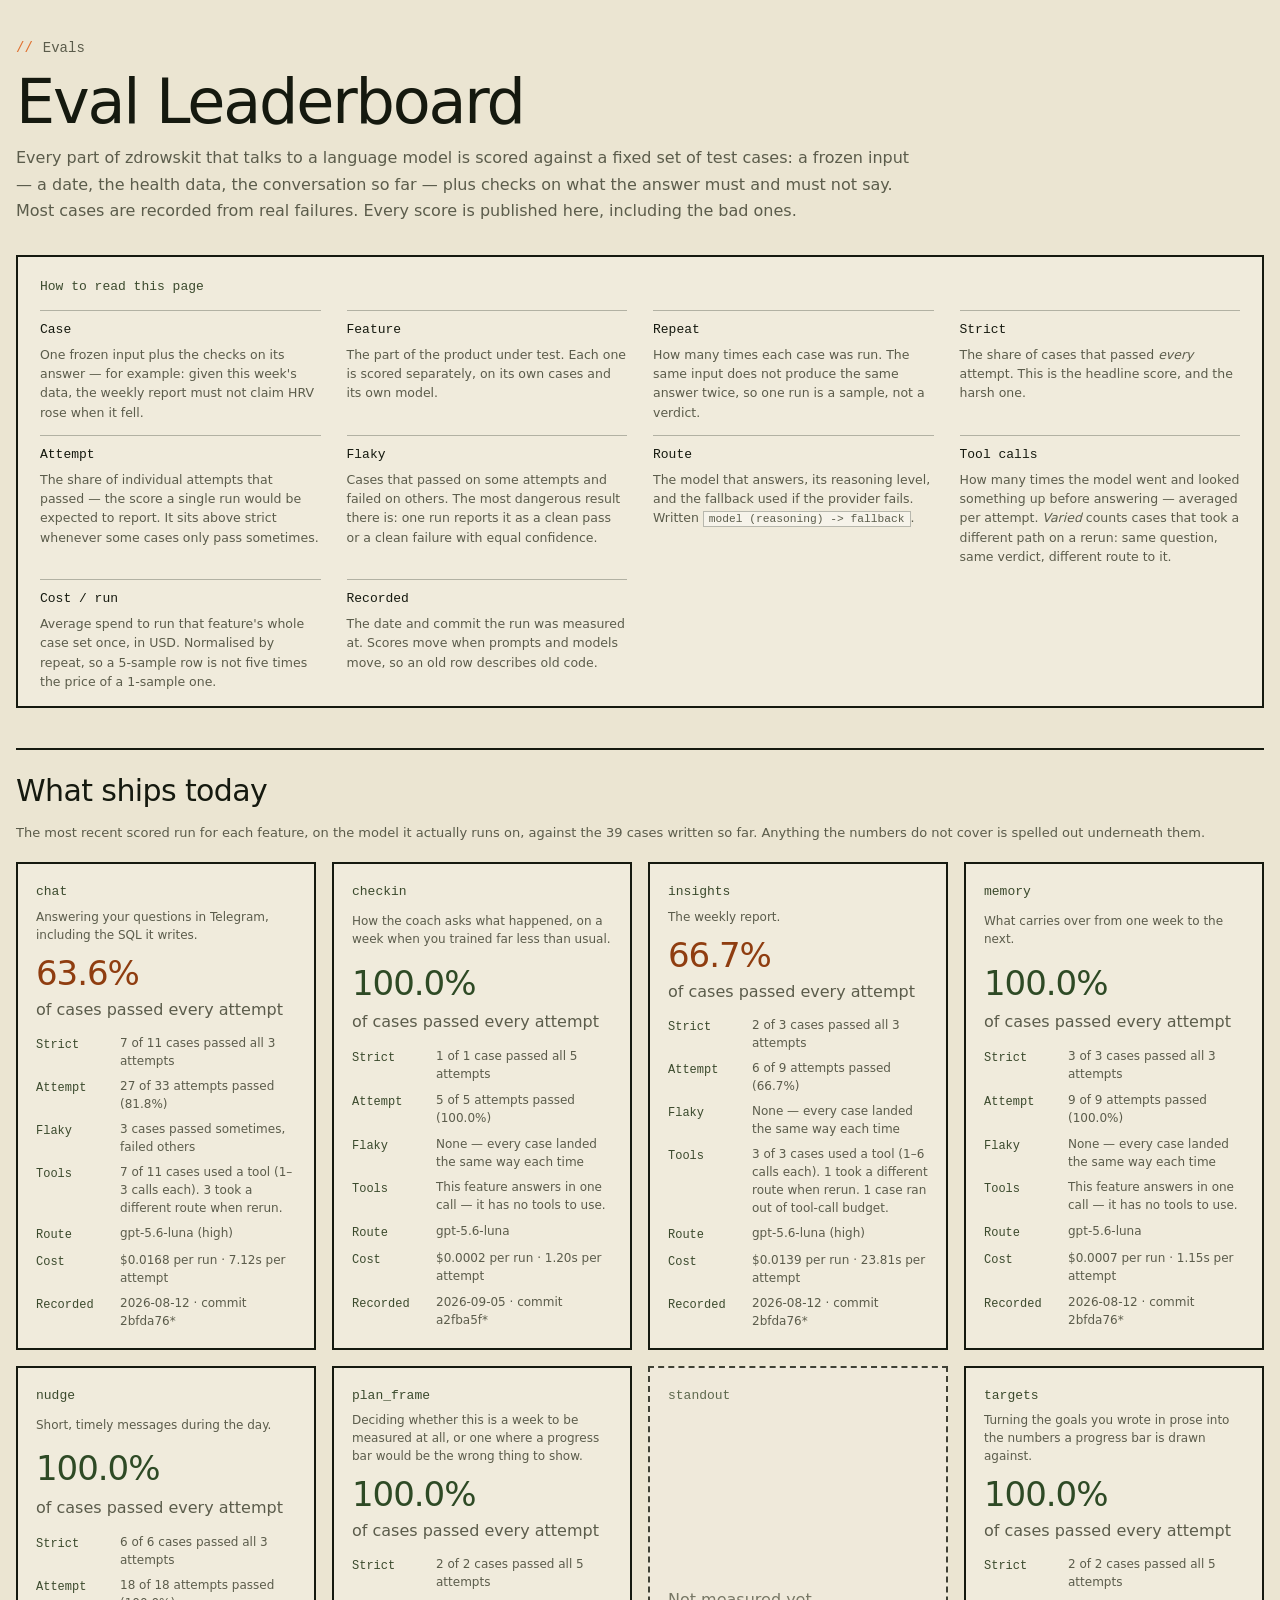
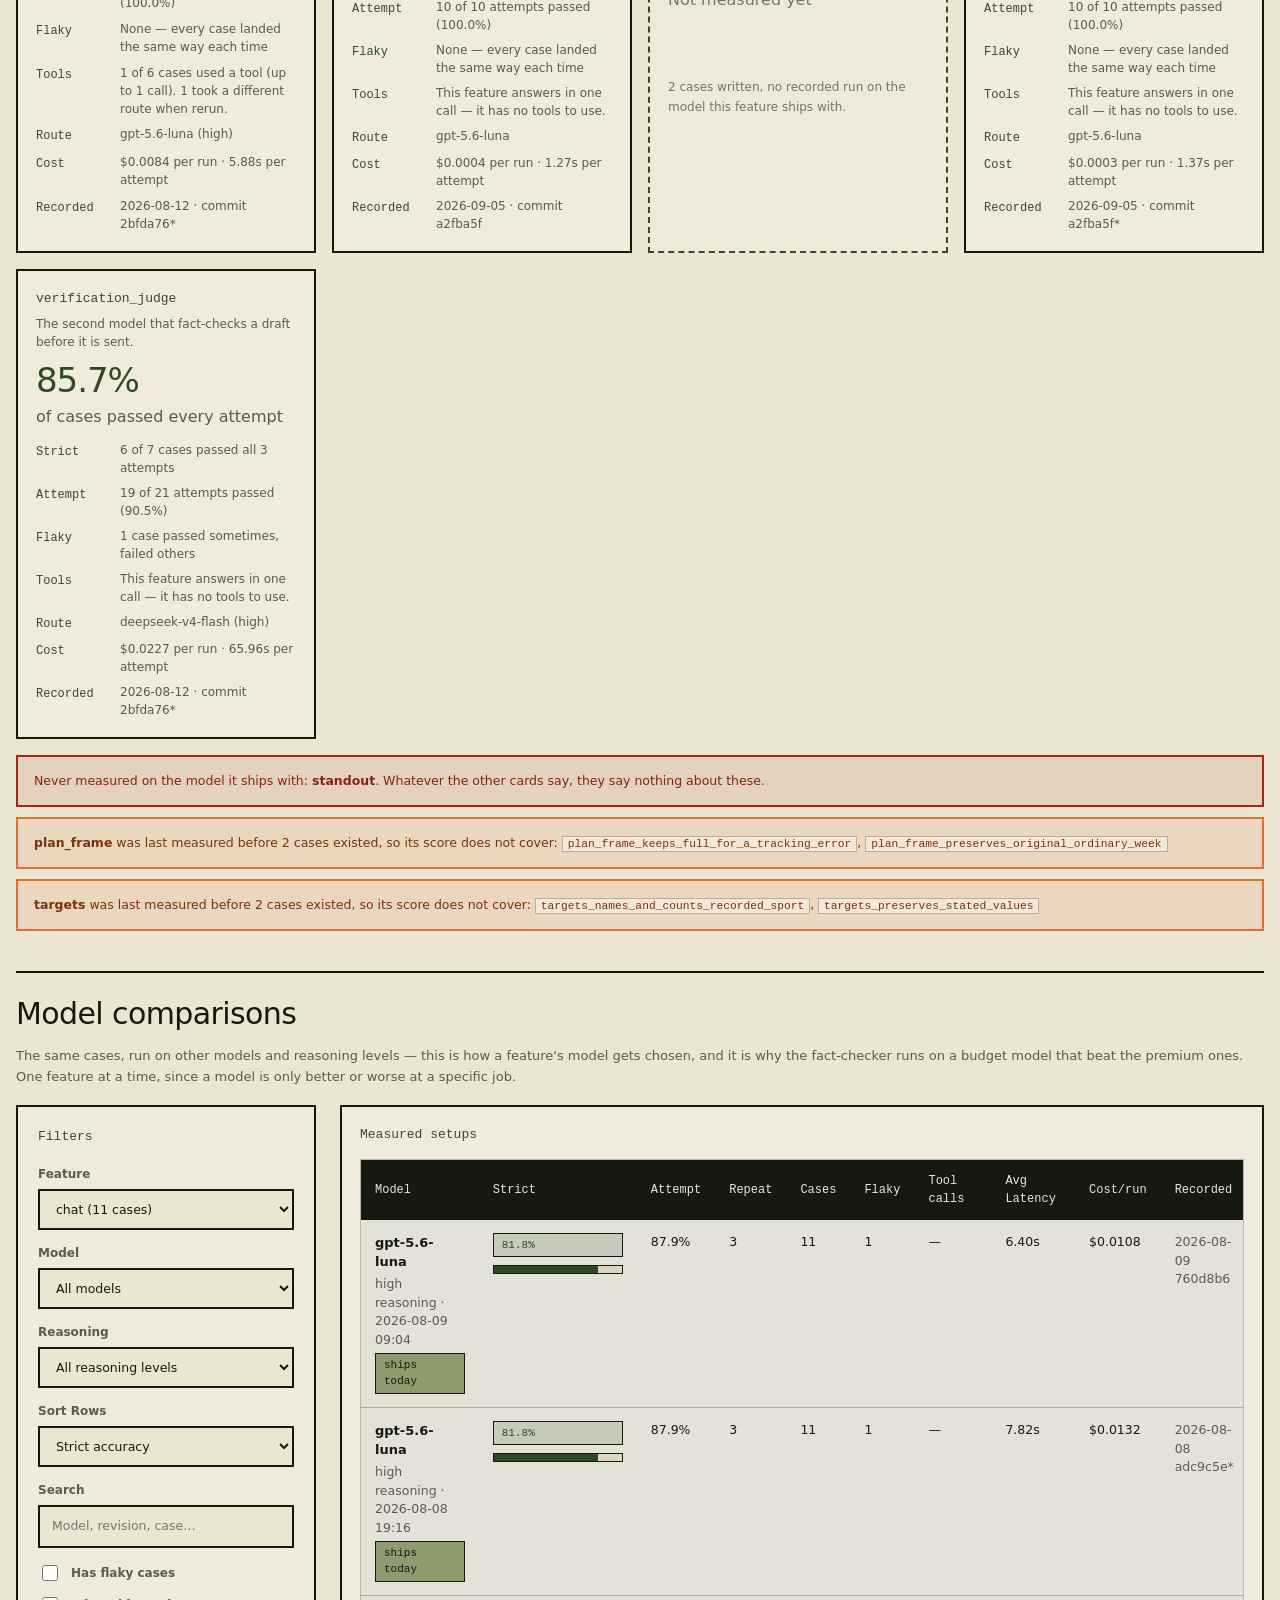
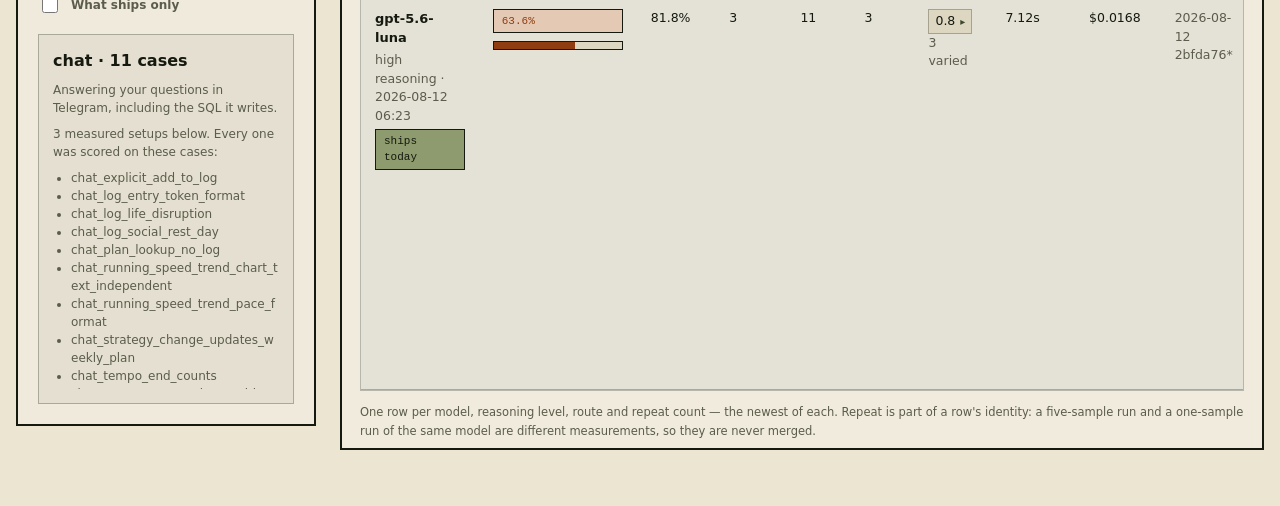
==== evals/leaderboard.html @ 101b9885 "Redesign the public site around the coaching loop The landing page read as a stock template: hard of" ====
<!DOCTYPE html>
<html lang="en">
<head>
  <meta charset="utf-8">
  <meta name="viewport" content="width=device-width, initial-scale=1">
  <title>Eval Leaderboard — zdrowskit</title>
  <meta name="description" content="Regression scores for every zdrowskit LLM feature, published in full — what was tested, what passed, and what is still flaky.">
  <style>/* Shared foundation for every page of the public site: the landing page, the
 * generated docs pages, and the eval leaderboard.
 *
 * This file is the single source of truth for the palette, the type, and the
 * site chrome. It is never linked with <link>; each page inlines it at build
 * time so every page stays a self-contained file. Consumers:
 *
 *   - marketing/build.py         landing page and docs template
 *   - evals/leaderboard/html.py  the leaderboard page
 *
 * Font files are referenced relative to the site root ("assets/fonts/...").
 * Pages below the root rewrite that prefix for their own depth when they
 * inline this file; see `depth` in build.py and `nav_base` in the leaderboard.
 *
 * Note for editors: never write the landing page's CSS placeholder token
 * literally in this file. It is inlined into that page, so the token would
 * reappear after substitution and fail the build's unresolved-token check.
 *
 * Page-specific rules belong with their page, not here. Only add something if
 * more than one of those three needs it.
 */

/* The palette is the Telegram bot's: cream ground, near-black outline, olive
   plate, one orange mark. Olive is a surface colour here, not an accent, and
   the only bright thing on any page is the orange. */
:root {
  --ink: #15190f;
  --paper: #ebe5d2;
  --paper-2: #ddd6c0;
  --olive: #4d5b3d;
  --olive-deep: #29341f;
  --green: #8e9b6e;        /* khaki highlight, the light edge of the armour */
  --green-dark: #3b4a2d;   /* olive as a text colour on cream */
  --orange: #e0702f;
  --line: rgba(21, 25, 15, .28);
  --muted: #5b5c4b;
  --shadow: none;          /* no offset shadows anywhere on the site; edges are strokes and chamfers */
  --cut: 14px;             /* default chamfer size for .plate */
  --sans: "Plex Sans", "IBM Plex Sans", system-ui, -apple-system, "Segoe UI", sans-serif;
  --mono: "Plex Mono", "IBM Plex Mono", ui-monospace, SFMono-Regular, Menlo, monospace;
}

/* Registered so the fill can transition and animate as a colour rather than
   flipping at the midpoint. */
@property --plate-fill { syntax: "<color>"; inherits: true; initial-value: #ebe5d2; }

@font-face { font-family: "Plex Sans"; font-weight: 400; font-display: swap; src: url("assets/fonts/plex-sans-400.woff2") format("woff2"); }
@font-face { font-family: "Plex Sans"; font-weight: 500; font-display: swap; src: url("assets/fonts/plex-sans-500.woff2") format("woff2"); }
@font-face { font-family: "Plex Mono"; font-weight: 400; font-display: swap; src: url("assets/fonts/plex-mono-400.woff2") format("woff2"); }
@font-face { font-family: "Plex Mono"; font-weight: 500; font-display: swap; src: url("assets/fonts/plex-mono-500.woff2") format("woff2"); }

* { box-sizing: border-box; }

html { scroll-behavior: smooth; }

body {
  margin: 0;
  color: var(--ink);
  background: var(--paper);
  font-family: var(--sans);
  font-size: 16px;
  line-height: 1.5;
  -webkit-font-smoothing: antialiased;
}

a { color: inherit; }

:focus-visible { outline: 2px solid var(--orange); outline-offset: 3px; }

code, kbd, pre, samp { font-family: var(--mono); }

code {
  padding: 1px 5px;
  border: 1px solid var(--line);
  background: rgba(255, 255, 255, .4);
  font-size: .9em;
}

.shell {
  width: min(1180px, calc(100% - 32px));
  margin: 0 auto;
}

/* Chamfered plate: a 2px ink stroke with two opposite corners cut at 45°, the
   way the bot's armour is drawn. The element carries the stroke colour and the
   outer clip; the pseudo-element carries the fill and an inner clip inset by
   2px. Set --cut to change the corner size and --plate-fill for the fill. */
.plate {
  position: relative;
  isolation: isolate;
  background: var(--plate-stroke, var(--ink));
  clip-path: polygon(var(--cut) 0, 100% 0, 100% calc(100% - var(--cut)), calc(100% - var(--cut)) 100%, 0 100%, 0 var(--cut));
}

.plate::before {
  content: "";
  position: absolute;
  inset: 2px;
  z-index: -1;
  background: var(--plate-fill, var(--paper));
  clip-path: polygon(calc(var(--cut) - 1.2px) 0, 100% 0, 100% calc(100% - var(--cut) + 1.2px), calc(100% - var(--cut) + 1.2px) 100%, 0 100%, 0 calc(var(--cut) - 1.2px));
}

/* Halftone: the dot screen from the avatar's shading, laid over a dark panel
   and faded out along one edge so it reads as shadow rather than wallpaper. */
.halftone { position: relative; }
.halftone::after {
  content: "";
  position: absolute;
  inset: 0;
  z-index: 0;
  pointer-events: none;
  background-image: radial-gradient(circle, rgba(235, 229, 210, .32) 0 .9px, transparent 1.2px);
  background-size: 5px 5px;
  -webkit-mask-image: linear-gradient(115deg, #000 0%, rgba(0, 0, 0, .35) 35%, transparent 62%);
  mask-image: linear-gradient(115deg, #000 0%, rgba(0, 0, 0, .35) 35%, transparent 62%);
}
.halftone > * { position: relative; z-index: 1; }

.topbar {
  display: flex;
  justify-content: space-between;
  align-items: center;
  gap: 16px;
  padding: 22px 0 16px;
  border-bottom: 2px solid var(--ink);
  font-family: var(--mono);
  font-size: 14px;
}

.topbar a { text-decoration: none; }
.topbar nav { display: flex; gap: 22px; }
.topbar nav a:hover { color: var(--orange); }

.wordmark { font-weight: 500; font-size: 17px; letter-spacing: -.02em; text-decoration: none; }
.wordmark span { color: var(--orange); }

/* Section marker: the wordmark's slashes, then a sentence-case label. Used on
   the landing page and the leaderboard instead of a boxed uppercase eyebrow. */
.marker {
  display: flex;
  align-items: baseline;
  gap: 10px;
  font-family: var(--mono);
  font-size: 14px;
  color: var(--muted);
}
.marker::before { content: "//"; color: var(--orange); font-weight: 500; }

.btn {
  display: inline-block;
  padding: 14px 22px;
  font-family: var(--mono);
  font-size: 14px;
  font-weight: 500;
  line-height: 1;
  text-decoration: none;
  color: var(--ink);
  --cut: 11px;
  --plate-fill: var(--paper);
  transition: color .15s ease;
}
.btn::before { transition: background .15s ease; }

.btn:hover { --plate-fill: var(--paper-2); }
.btn-primary { color: var(--paper); --plate-fill: var(--ink); }
.btn-primary:hover { --plate-fill: var(--olive-deep); }

footer {
  display: flex;
  flex-wrap: wrap;
  gap: 16px;
  justify-content: space-between;
  padding: 22px 0 44px;
  border-top: 2px solid var(--ink);
  color: var(--muted);
  font-family: var(--mono);
  font-size: 13px;
}

footer nav { display: flex; flex-wrap: wrap; gap: 20px; }
footer a { color: var(--muted); }

@media (max-width: 520px) {
  .shell { width: min(100% - 24px, 1180px); }
  .topbar { flex-direction: column; align-items: flex-start; gap: 12px; }
}

@media (prefers-reduced-motion: reduce) {
  *, *::before, *::after {
    animation-duration: .01ms !important;
    animation-iteration-count: 1 !important;
    transition-duration: .01ms !important;
    scroll-behavior: auto !important;
  }
}

    /* Score semantics. Only this page grades a number, so these live here
       rather than in the shared base. */
    :root { --good: #2e4a25; --warn: #8f3d10; --bad: #a8280f; }
    html, body { width: 100%; overflow-x: clip; }
    .shell { width: min(1480px, calc(100% - 32px)); }
    a { color: var(--green-dark); }
    .page { padding: clamp(28px, 3vw, 44px) 0 56px; }
    .hero { display: grid; gap: 12px; margin-bottom: 30px; }
    h1 {
      margin: 0;
      font-size: clamp(34px, 5vw, 62px);
      line-height: 1;
      letter-spacing: -.035em;
      font-weight: 500;
    }
    .lede { max-width: 900px; color: var(--muted); line-height: 1.65; }
    .legend {
      padding: 20px 22px 6px;
      border: 2px solid var(--ink);
      background: rgba(255,255,255,.22);
    }
    .legend h2 {
      margin: 0 0 14px;
      font-family: var(--mono);
      font-size: 13px;
      color: var(--green-dark);
      font-weight: 500;
    }
    .legend-grid {
      display: grid;
      grid-template-columns: repeat(auto-fit, minmax(255px, 1fr));
      gap: 4px 26px;
      margin: 0;
    }
    .legend-grid > div { padding: 9px 0; border-top: 1px solid var(--line); }
    .legend-grid dt {
      font-family: var(--mono);
      font-size: 13px;
      font-weight: 500;
    }
    .legend-grid dd {
      margin: 5px 0 0;
      color: var(--muted);
      font-size: 12.5px;
      line-height: 1.55;
    }
    .section-title {
      margin: 40px 0 14px;
      padding-top: 18px;
      border-top: 2px solid var(--ink);
      font-size: 30px;
      font-weight: 500;
      letter-spacing: -.02em;
    }
    .section-sub { margin: -4px 0 18px; color: var(--muted); font-size: 13px; line-height: 1.6; }
    .prod-grid {
      display: grid;
      grid-template-columns: repeat(auto-fit, minmax(260px, 1fr));
      gap: 16px;
    }
    .prod-card {
      background: rgba(255,255,255,.22);
      border: 2px solid var(--ink);
      padding: 18px;
      display: grid;
      gap: 8px;
    }
    .prod-card.missing { border-style: dashed; opacity: .8; }
    .prod-card h3 {
      margin: 0;
      font-family: var(--mono);
      font-size: 13px;
      font-weight: 500;
      color: var(--green-dark);
    }
    .prod-blurb { margin: -2px 0 4px; color: var(--muted); font-size: 12px; line-height: 1.5; }
    .prod-score { margin: 0; display: flex; flex-wrap: wrap; align-items: center; gap: 8px; }
    .prod-headline {
      font-size: 34px;
      font-weight: 500;
      line-height: 1;
      letter-spacing: -.03em;
    }
    .prod-headline.good { color: var(--good); }
    .prod-headline.warn { color: var(--warn); }
    .prod-headline.bad { color: var(--bad); }
    /* Every number on the card is followed by the count it came from: a bare
       percentage is the thing readers reported not being able to interpret. */
    .prod-facts { margin: 4px 0 0; display: grid; gap: 7px; font-size: 12px; }
    .prod-facts > div { display: grid; grid-template-columns: 74px minmax(0, 1fr); gap: 10px; }
    .prod-facts dt {
      color: var(--green-dark);
      font-family: var(--mono);
      font-size: 12px;
      font-weight: 500;
      padding-top: 2px;
    }
    .prod-facts dd { margin: 0; color: var(--muted); line-height: 1.5; }
    .prod-meta { color: var(--muted); font-size: 12px; line-height: 1.6; }
    .warnings { display: grid; gap: 10px; margin-top: 16px; }
    .warning {
      padding: 14px 16px;
      border: 2px solid var(--orange);
      background: rgba(229,110,54,.12);
      color: #7c3208;
      font-size: 12.5px;
      line-height: 1.6;
    }
    .warning.bad {
      border-color: var(--bad);
      background: rgba(168,40,15,.10);
      color: #8d2010;
    }
    .layout {
      display: grid;
      grid-template-columns: minmax(260px, 300px) minmax(0, 1fr);
      gap: 24px;
      align-items: start;
      min-width: 0;
    }
    .sidebar, .content-card {
      background: rgba(255,255,255,.22);
      border: 2px solid var(--ink);
    }
    .sidebar, .content, .content-card, .table-wrap { min-width: 0; }
    .sidebar { position: sticky; top: 18px; padding: 20px; display: grid; gap: 18px; }
    .sidebar h2, .content-card h2 {
      margin: 0;
      font-family: var(--mono);
      font-size: 13px;
      color: var(--green-dark);
      font-weight: 500;
    }
    .filter-grid { display: grid; gap: 14px; }
    .field { display: grid; gap: 6px; }
    .field label, .toggle { font-size: 12px; color: var(--muted); font-weight: 700; }
    select, input[type="search"] {
      width: 100%;
      border: 2px solid var(--ink);
      background: var(--paper);
      color: var(--ink);
      padding: 10px 12px;
      font: inherit;
      font-size: 12.5px;
    }
    select:focus-visible, input[type="search"]:focus-visible {
      outline: 2px solid var(--orange);
      outline-offset: 1px;
    }
    .toggle-row { display: grid; gap: 10px; }
    .toggle { display: flex; align-items: center; gap: 10px; }
    .toggle input { width: 16px; height: 16px; accent-color: var(--green-dark); }
    .scope-meta {
      display: grid;
      gap: 8px;
      padding: 14px;
      border: 1px solid var(--line);
      background: rgba(21,25,15,.05);
    }
    .scope-meta span { color: var(--muted); font-size: 12px; }
    .case-list {
      margin: 0;
      padding-left: 18px;
      max-height: 220px;
      overflow: auto;
      color: var(--muted);
      font-size: 12px;
      line-height: 1.5;
    }
    /* Case ids are long, unbroken snake_case; without this they clip against
       the sidebar rather than wrapping. */
    .case-list li, .chip { overflow-wrap: anywhere; }
    .content { display: grid; gap: 20px; }
    .content-card { padding: 18px 18px 8px; }
    .table-wrap {
      overflow: auto;
      border: 1px solid var(--line);
      background: rgba(255,255,255,.35);
      margin-top: 14px;
    }
    table { width: 100%; border-collapse: collapse; min-width: 1020px; }
    thead th {
      position: sticky;
      top: 0;
      background: var(--ink);
      color: var(--paper);
      font-family: var(--mono);
      font-weight: 500;
      font-size: 12px;
      padding: 12px 14px;
      text-align: left;
    }
    tbody td {
      padding: 13px 14px;
      border-bottom: 1px solid var(--line);
      vertical-align: top;
      font-size: 12.5px;
    }
    tbody tr:hover { background: rgba(77,91,61,.12); }
    tbody tr.is-production { background: rgba(46,74,37,.09); }
    .model-cell { display: grid; gap: 3px; }
    .model-cell strong { font-size: 13px; }
    .muted { color: var(--muted); }
    .pill {
      display: inline-flex;
      align-items: center;
      padding: 3px 8px;
      border: 1px solid var(--ink);
      background: var(--paper-2);
      font-size: 11px;
      font-weight: 500;
      font-family: var(--mono);
    }
    .pill.good { background: rgba(46,74,37,.16); color: var(--good); }
    .pill.warn { background: rgba(229,110,54,.22); color: var(--warn); }
    .pill.bad { background: rgba(168,40,15,.16); color: var(--bad); }
    .pill.prod { background: var(--green); color: var(--ink); }
    .accuracy-stack { display: grid; gap: 8px; min-width: 130px; }
    .bar { width: 100%; height: 9px; border: 1px solid var(--ink); background: var(--paper-2); overflow: hidden; }
    .bar > span { display: block; height: 100%; }
    /* Trajectory panel. Collapsed by default: the path a case took is worth
       seeing on demand, not worth a column of its own on every row. */
    .expand-btn {
      display: inline-flex;
      align-items: center;
      gap: 5px;
      padding: 2px 6px;
      border: 1px solid var(--line);
      background: var(--paper-2);
      color: inherit;
      font: inherit;
      font-size: 12.5px;
      cursor: pointer;
    }
    .expand-btn:hover { border-color: var(--ink); background: var(--green); }
    .expand-btn:focus-visible { outline: 2px solid var(--orange); outline-offset: 1px; }
    .expand-btn .caret { color: var(--green-dark); font-size: 10px; }
    tr.traj-row > td { background: rgba(21,25,15,.05); padding: 0 14px 16px; }
    .traj-panel { display: grid; gap: 14px; padding-top: 4px; }
    .traj-case { display: grid; gap: 6px; }
    .traj-head {
      display: flex;
      align-items: center;
      gap: 8px;
      font-size: 11px;
      font-weight: 500;
      font-family: var(--mono);
      overflow-wrap: anywhere;
    }
    .traj-line { display: flex; flex-wrap: wrap; align-items: center; gap: 6px; }
    .traj-count {
      min-width: 62px;
      color: var(--muted);
      font-size: 11px;
      font-weight: 500;
      font-family: var(--mono);
    }
    .node {
      padding: 3px 8px;
      border: 1px solid var(--ink);
      background: var(--paper);
      font-size: 11px;
      font-weight: 700;
    }
    .node.answer { background: var(--ink); color: var(--paper); border-color: var(--ink); }
    .node.tool { background: rgba(183,219,82,.4); }
    .arrow { color: var(--orange); font-size: 11px; }
    .traj-note { margin: 0; color: var(--muted); font-size: 11.5px; line-height: 1.6; }
    .case-chips { display: flex; flex-wrap: wrap; gap: 6px; max-width: 340px; }
    .chip {
      font-size: 11px;
      padding: 2px 6px;
      border: 1px solid var(--line);
      font-family: inherit;
    }
    .chip.pass { background: rgba(46,74,37,.14); color: var(--good); }
    .chip.flaky { background: rgba(229,110,54,.2); color: var(--warn); border-color: var(--orange); }
    .chip.fail { background: rgba(168,40,15,.14); color: var(--bad); border-color: var(--bad); }
    .chip.errored { background: rgba(21,25,15,.08); color: var(--muted); }
    .empty-state {
      padding: 64px 24px;
      text-align: center;
      background: rgba(255,255,255,.22);
      border: 2px solid var(--ink);
    }
    .empty-state h2 { margin-top: 0; font-weight: 500; }
    .footnote { margin-top: 12px; color: var(--muted); font-size: 11.5px; line-height: 1.6; }
    @media (max-width: 1040px) {
      .layout { grid-template-columns: 1fr; }
      .sidebar { position: static; }
    }
    @media (max-width: 720px) {
      .shell { width: min(100% - 22px, 1480px); }
      .prod-grid { grid-template-columns: 1fr; }
    }
</style>
</head>
<body>
  <main class="page shell">
    <section class="hero">
      <div class="marker">Evals</div>
      <h1>Eval Leaderboard</h1>
      <div class="lede">Every part of zdrowskit that talks to a language model is scored against a fixed set of test cases: a frozen input — a date, the health data, the conversation so far — plus checks on what the answer must and must not say. Most cases are recorded from real failures. Every score is published here, including the bad ones.</div>
    </section>
  <section class="legend">
    <h2>How to read this page</h2>
    <dl class="legend-grid">
      <div><dt>Case</dt><dd>One frozen input plus the checks on its answer — for example: given this week's data, the weekly report must not claim HRV rose when it fell.</dd></div>
      <div><dt>Feature</dt><dd>The part of the product under test. Each one is scored separately, on its own cases and its own model.</dd></div>
      <div><dt>Repeat</dt><dd>How many times each case was run. The same input does not produce the same answer twice, so one run is a sample, not a verdict.</dd></div>
      <div><dt>Strict</dt><dd>The share of cases that passed <em>every</em> attempt. This is the headline score, and the harsh one.</dd></div>
      <div><dt>Attempt</dt><dd>The share of individual attempts that passed — the score a single run would be expected to report. It sits above strict whenever some cases only pass sometimes.</dd></div>
      <div><dt>Flaky</dt><dd>Cases that passed on some attempts and failed on others. The most dangerous result there is: one run reports it as a clean pass or a clean failure with equal confidence.</dd></div>
      <div><dt>Route</dt><dd>The model that answers, its reasoning level, and the fallback used if the provider fails. Written <code>model (reasoning) -&gt; fallback</code>.</dd></div>
      <div><dt>Tool calls</dt><dd>How many times the model went and looked something up before answering — averaged per attempt. <em>Varied</em> counts cases that took a different path on a rerun: same question, same verdict, different route to it.</dd></div>
      <div><dt>Cost / run</dt><dd>Average spend to run that feature's whole case set once, in USD. Normalised by repeat, so a 5-sample row is not five times the price of a 1-sample one.</dd></div>
      <div><dt>Recorded</dt><dd>The date and commit the run was measured at. Scores move when prompts and models move, so an old row describes old code.</dd></div>
    </dl>
  </section>
    <div id="app"></div>
  </main>
  <script id="leaderboard-data" type="application/json">{"features": [{"blurb": "Answering your questions in Telegram, including the SQL it writes.", "case_ids": ["chat_explicit_add_to_log", "chat_log_entry_token_format", "chat_log_life_disruption", "chat_log_social_rest_day", "chat_plan_lookup_no_log", "chat_running_speed_trend_chart_text_independent", "chat_running_speed_trend_pace_format", "chat_strategy_change_updates_weekly_plan", "chat_tempo_end_counts", "chat_tempo_progressive_positive", "chat_tempo_short_warmup_negative"], "feature": "chat", "rows": [{"accuracy": 87.87878787878788, "attempts": 33, "avg_latency_s": 6.40492247236949, "avg_tool_calls": null, "capped_case_count": 0, "case_count": 11, "case_ids": ["chat_explicit_add_to_log", "chat_log_entry_token_format", "chat_log_life_disruption", "chat_log_social_rest_day", "chat_plan_lookup_no_log", "chat_running_speed_trend_chart_text_independent", "chat_running_speed_trend_pace_format", "chat_strategy_change_updates_weekly_plan", "chat_tempo_end_counts", "chat_tempo_progressive_positive", "chat_tempo_short_warmup_negative"], "case_rows": [{"case_id": "chat_explicit_add_to_log", "errored": 0, "failure_names": [], "flaky": false, "hit_iteration_cap": false, "outcome": "pass", "pass_rate": 1.0, "passes": 3, "path_varied": false, "rate_label": "3/3", "runs": 3, "scored": 3, "tool_calls_avg": null, "tool_calls_max": null, "tool_calls_min": null, "tool_path_counts": [], "tool_paths": []}, {"case_id": "chat_log_entry_token_format", "errored": 0, "failure_names": [], "flaky": false, "hit_iteration_cap": false, "outcome": "pass", "pass_rate": 1.0, "passes": 3, "path_varied": false, "rate_label": "3/3", "runs": 3, "scored": 3, "tool_calls_avg": null, "tool_calls_max": null, "tool_calls_min": null, "tool_path_counts": [], "tool_paths": []}, {"case_id": "chat_log_life_disruption", "errored": 0, "failure_names": [], "flaky": false, "hit_iteration_cap": false, "outcome": "pass", "pass_rate": 1.0, "passes": 3, "path_varied": false, "rate_label": "3/3", "runs": 3, "scored": 3, "tool_calls_avg": null, "tool_calls_max": null, "tool_calls_min": null, "tool_path_counts": [], "tool_paths": []}, {"case_id": "chat_log_social_rest_day", "errored": 0, "failure_names": [], "flaky": false, "hit_iteration_cap": false, "outcome": "pass", "pass_rate": 1.0, "passes": 3, "path_varied": false, "rate_label": "3/3", "runs": 3, "scored": 3, "tool_calls_avg": null, "tool_calls_max": null, "tool_calls_min": null, "tool_path_counts": [], "tool_paths": []}, {"case_id": "chat_plan_lookup_no_log", "errored": 0, "failure_names": [], "flaky": false, "hit_iteration_cap": false, "outcome": "pass", "pass_rate": 1.0, "passes": 3, "path_varied": false, "rate_label": "3/3", "runs": 3, "scored": 3, "tool_calls_avg": null, "tool_calls_max": null, "tool_calls_min": null, "tool_path_counts": [], "tool_paths": []}, {"case_id": "chat_running_speed_trend_chart_text_independent", "errored": 0, "failure_names": [], "flaky": false, "hit_iteration_cap": false, "outcome": "pass", "pass_rate": 1.0, "passes": 3, "path_varied": false, "rate_label": "3/3", "runs": 3, "scored": 3, "tool_calls_avg": null, "tool_calls_max": null, "tool_calls_min": null, "tool_path_counts": [], "tool_paths": []}, {"case_id": "chat_running_speed_trend_pace_format", "errored": 0, "failure_names": [], "flaky": false, "hit_iteration_cap": false, "outcome": "pass", "pass_rate": 1.0, "passes": 3, "path_varied": false, "rate_label": "3/3", "runs": 3, "scored": 3, "tool_calls_avg": null, "tool_calls_max": null, "tool_calls_min": null, "tool_path_counts": [], "tool_paths": []}, {"case_id": "chat_strategy_change_updates_weekly_plan", "errored": 0, "failure_names": ["weekly_plan_mentions_four_runs"], "flaky": true, "hit_iteration_cap": false, "outcome": "flaky", "pass_rate": 0.6666666666666666, "passes": 2, "path_varied": false, "rate_label": "2/3", "runs": 3, "scored": 3, "tool_calls_avg": null, "tool_calls_max": null, "tool_calls_min": null, "tool_path_counts": [], "tool_paths": []}, {"case_id": "chat_tempo_end_counts", "errored": 0, "failure_names": [], "flaky": false, "hit_iteration_cap": false, "outcome": "pass", "pass_rate": 1.0, "passes": 3, "path_varied": false, "rate_label": "3/3", "runs": 3, "scored": 3, "tool_calls_avg": null, "tool_calls_max": null, "tool_calls_min": null, "tool_path_counts": [], "tool_paths": []}, {"case_id": "chat_tempo_progressive_positive", "errored": 0, "failure_names": [], "flaky": false, "hit_iteration_cap": false, "outcome": "pass", "pass_rate": 1.0, "passes": 3, "path_varied": false, "rate_label": "3/3", "runs": 3, "scored": 3, "tool_calls_avg": null, "tool_calls_max": null, "tool_calls_min": null, "tool_path_counts": [], "tool_paths": []}, {"case_id": "chat_tempo_short_warmup_negative", "errored": 0, "failure_names": ["treats_shortened_session_as_not_meeting_the_prescription"], "flaky": false, "hit_iteration_cap": false, "outcome": "fail", "pass_rate": 0.0, "passes": 0, "path_varied": false, "rate_label": "0/3", "runs": 3, "scored": 3, "tool_calls_avg": null, "tool_calls_max": null, "tool_calls_min": null, "tool_path_counts": [], "tool_paths": []}], "cost_per_repeat": 0.010819959733333334, "created_at": "2026-08-09T09:04:34Z", "dirty": false, "errored": 0, "errored_case_ids": [], "failed": 4, "failed_case_ids": ["chat_tempo_short_warmup_negative"], "fallback_case_ids": ["chat_running_speed_trend_chart_text_independent"], "feature": "chat", "flaky_case_ids": ["chat_strategy_change_updates_weekly_plan"], "flaky_count": 1, "git_sha": "760d8b60c92d4c3522f36b19a7ad41f255c7e413", "git_sha_short": "760d8b6", "is_production": true, "model_display": "gpt-5.6-luna", "passed": 29, "reasoning_effort": "high", "recorded_on": "2026-08-09", "repeat": 3, "requested_model": null, "revision_label": "760d8b6", "route_set_id": "f6b8072161e5abacb1d880161365fbf5484a9f16a3e3930686dec230a0c7a376", "routes": ["gpt-5.6-luna (high)"], "run_id": "625a479d2b4f41cea38ad2064531aa3d", "scored_attempts": 33, "scored_case_count": 11, "stable_fail_count": 1, "stable_pass_count": 9, "strict_accuracy": 81.81818181818183, "tool_calls_max": null, "tool_calls_min": null, "tool_using_case_count": 0, "total_cost": 0.0324598792, "varied_path_count": 0}, {"accuracy": 87.87878787878788, "attempts": 33, "avg_latency_s": 7.82364127034265, "avg_tool_calls": null, "capped_case_count": 0, "case_count": 11, "case_ids": ["chat_explicit_add_to_log", "chat_log_entry_token_format", "chat_log_life_disruption", "chat_log_social_rest_day", "chat_plan_lookup_no_log", "chat_running_speed_trend_chart_text_independent", "chat_running_speed_trend_pace_format", "chat_strategy_change_updates_weekly_plan", "chat_tempo_end_counts", "chat_tempo_progressive_positive", "chat_tempo_short_warmup_negative"], "case_rows": [{"case_id": "chat_explicit_add_to_log", "errored": 0, "failure_names": [], "flaky": false, "hit_iteration_cap": false, "outcome": "pass", "pass_rate": 1.0, "passes": 3, "path_varied": false, "rate_label": "3/3", "runs": 3, "scored": 3, "tool_calls_avg": null, "tool_calls_max": null, "tool_calls_min": null, "tool_path_counts": [], "tool_paths": []}, {"case_id": "chat_log_entry_token_format", "errored": 0, "failure_names": [], "flaky": false, "hit_iteration_cap": false, "outcome": "pass", "pass_rate": 1.0, "passes": 3, "path_varied": false, "rate_label": "3/3", "runs": 3, "scored": 3, "tool_calls_avg": null, "tool_calls_max": null, "tool_calls_min": null, "tool_path_counts": [], "tool_paths": []}, {"case_id": "chat_log_life_disruption", "errored": 0, "failure_names": [], "flaky": false, "hit_iteration_cap": false, "outcome": "pass", "pass_rate": 1.0, "passes": 3, "path_varied": false, "rate_label": "3/3", "runs": 3, "scored": 3, "tool_calls_avg": null, "tool_calls_max": null, "tool_calls_min": null, "tool_path_counts": [], "tool_paths": []}, {"case_id": "chat_log_social_rest_day", "errored": 0, "failure_names": [], "flaky": false, "hit_iteration_cap": false, "outcome": "pass", "pass_rate": 1.0, "passes": 3, "path_varied": false, "rate_label": "3/3", "runs": 3, "scored": 3, "tool_calls_avg": null, "tool_calls_max": null, "tool_calls_min": null, "tool_path_counts": [], "tool_paths": []}, {"case_id": "chat_plan_lookup_no_log", "errored": 0, "failure_names": [], "flaky": false, "hit_iteration_cap": false, "outcome": "pass", "pass_rate": 1.0, "passes": 3, "path_varied": false, "rate_label": "3/3", "runs": 3, "scored": 3, "tool_calls_avg": null, "tool_calls_max": null, "tool_calls_min": null, "tool_path_counts": [], "tool_paths": []}, {"case_id": "chat_running_speed_trend_chart_text_independent", "errored": 0, "failure_names": ["includes_chart_block"], "flaky": true, "hit_iteration_cap": false, "outcome": "flaky", "pass_rate": 0.6666666666666666, "passes": 2, "path_varied": false, "rate_label": "2/3", "runs": 3, "scored": 3, "tool_calls_avg": null, "tool_calls_max": null, "tool_calls_min": null, "tool_path_counts": [], "tool_paths": []}, {"case_id": "chat_running_speed_trend_pace_format", "errored": 0, "failure_names": [], "flaky": false, "hit_iteration_cap": false, "outcome": "pass", "pass_rate": 1.0, "passes": 3, "path_varied": false, "rate_label": "3/3", "runs": 3, "scored": 3, "tool_calls_avg": null, "tool_calls_max": null, "tool_calls_min": null, "tool_path_counts": [], "tool_paths": []}, {"case_id": "chat_strategy_change_updates_weekly_plan", "errored": 0, "failure_names": [], "flaky": false, "hit_iteration_cap": false, "outcome": "pass", "pass_rate": 1.0, "passes": 3, "path_varied": false, "rate_label": "3/3", "runs": 3, "scored": 3, "tool_calls_avg": null, "tool_calls_max": null, "tool_calls_min": null, "tool_path_counts": [], "tool_paths": []}, {"case_id": "chat_tempo_end_counts", "errored": 0, "failure_names": [], "flaky": false, "hit_iteration_cap": false, "outcome": "pass", "pass_rate": 1.0, "passes": 3, "path_varied": false, "rate_label": "3/3", "runs": 3, "scored": 3, "tool_calls_avg": null, "tool_calls_max": null, "tool_calls_min": null, "tool_path_counts": [], "tool_paths": []}, {"case_id": "chat_tempo_progressive_positive", "errored": 0, "failure_names": [], "flaky": false, "hit_iteration_cap": false, "outcome": "pass", "pass_rate": 1.0, "passes": 3, "path_varied": false, "rate_label": "3/3", "runs": 3, "scored": 3, "tool_calls_avg": null, "tool_calls_max": null, "tool_calls_min": null, "tool_path_counts": [], "tool_paths": []}, {"case_id": "chat_tempo_short_warmup_negative", "errored": 0, "failure_names": ["treats_shortened_session_as_not_meeting_the_prescription"], "flaky": false, "hit_iteration_cap": false, "outcome": "fail", "pass_rate": 0.0, "passes": 0, "path_varied": false, "rate_label": "0/3", "runs": 3, "scored": 3, "tool_calls_avg": null, "tool_calls_max": null, "tool_calls_min": null, "tool_path_counts": [], "tool_paths": []}], "cost_per_repeat": 0.013165328333333332, "created_at": "2026-08-08T19:16:40Z", "dirty": true, "errored": 0, "errored_case_ids": [], "failed": 4, "failed_case_ids": ["chat_tempo_short_warmup_negative"], "fallback_case_ids": [], "feature": "chat", "flaky_case_ids": ["chat_running_speed_trend_chart_text_independent"], "flaky_count": 1, "git_sha": "adc9c5e76349229dd921b6e26341cf9965dd0469", "git_sha_short": "adc9c5e", "is_production": true, "model_display": "gpt-5.6-luna", "passed": 29, "reasoning_effort": "high", "recorded_on": "2026-08-08", "repeat": 3, "requested_model": null, "revision_label": "adc9c5e*", "route_set_id": "0b5699635bd2344a971583b9baf5f3a2993a21a5618663d12771b886c0581973", "routes": ["gpt-5.6-luna (high)"], "run_id": "33511df4867b47faa15a0ef7e9d921a5", "scored_attempts": 33, "scored_case_count": 11, "stable_fail_count": 1, "stable_pass_count": 9, "strict_accuracy": 81.81818181818183, "tool_calls_max": null, "tool_calls_min": null, "tool_using_case_count": 0, "total_cost": 0.039495985, "varied_path_count": 0}, {"accuracy": 81.81818181818183, "attempts": 33, "avg_latency_s": 7.117292018790701, "avg_tool_calls": 0.8484848484848485, "capped_case_count": 0, "case_count": 11, "case_ids": ["chat_explicit_add_to_log", "chat_log_entry_token_format", "chat_log_life_disruption", "chat_log_social_rest_day", "chat_plan_lookup_no_log", "chat_running_speed_trend_chart_text_independent", "chat_running_speed_trend_pace_format", "chat_strategy_change_updates_weekly_plan", "chat_tempo_end_counts", "chat_tempo_progressive_positive", "chat_tempo_short_warmup_negative"], "case_rows": [{"case_id": "chat_explicit_add_to_log", "errored": 0, "failure_names": [], "flaky": false, "hit_iteration_cap": false, "outcome": "pass", "pass_rate": 1.0, "passes": 3, "path_varied": false, "rate_label": "3/3", "runs": 3, "scored": 3, "tool_calls_avg": 1.0, "tool_calls_max": 1, "tool_calls_min": 1, "tool_path_counts": [{"count": 3, "path": ["update_context"]}], "tool_paths": [["update_context"]]}, {"case_id": "chat_log_entry_token_format", "errored": 0, "failure_names": ["entry_stands_alone_without_the_conversation"], "flaky": true, "hit_iteration_cap": false, "outcome": "flaky", "pass_rate": 0.6666666666666666, "passes": 2, "path_varied": false, "rate_label": "2/3", "runs": 3, "scored": 3, "tool_calls_avg": 1.0, "tool_calls_max": 1, "tool_calls_min": 1, "tool_path_counts": [{"count": 3, "path": ["update_context"]}], "tool_paths": [["update_context"]]}, {"case_id": "chat_log_life_disruption", "errored": 0, "failure_names": [], "flaky": false, "hit_iteration_cap": false, "outcome": "pass", "pass_rate": 1.0, "passes": 3, "path_varied": false, "rate_label": "3/3", "runs": 3, "scored": 3, "tool_calls_avg": 1.0, "tool_calls_max": 1, "tool_calls_min": 1, "tool_path_counts": [{"count": 3, "path": ["update_context"]}], "tool_paths": [["update_context"]]}, {"case_id": "chat_log_social_rest_day", "errored": 0, "failure_names": [], "flaky": false, "hit_iteration_cap": false, "outcome": "pass", "pass_rate": 1.0, "passes": 3, "path_varied": false, "rate_label": "3/3", "runs": 3, "scored": 3, "tool_calls_avg": 1.0, "tool_calls_max": 1, "tool_calls_min": 1, "tool_path_counts": [{"count": 3, "path": ["update_context"]}], "tool_paths": [["update_context"]]}, {"case_id": "chat_plan_lookup_no_log", "errored": 0, "failure_names": [], "flaky": false, "hit_iteration_cap": false, "outcome": "pass", "pass_rate": 1.0, "passes": 3, "path_varied": false, "rate_label": "3/3", "runs": 3, "scored": 3, "tool_calls_avg": 0.0, "tool_calls_max": 0, "tool_calls_min": 0, "tool_path_counts": [{"count": 3, "path": []}], "tool_paths": [[]]}, {"case_id": "chat_running_speed_trend_chart_text_independent", "errored": 0, "failure_names": ["includes_chart_block"], "flaky": true, "hit_iteration_cap": false, "outcome": "flaky", "pass_rate": 0.6666666666666666, "passes": 2, "path_varied": true, "rate_label": "2/3", "runs": 3, "scored": 3, "tool_calls_avg": 2.3333333333333335, "tool_calls_max": 3, "tool_calls_min": 2, "tool_path_counts": [{"count": 2, "path": ["run_sql", "run_sql"]}, {"count": 1, "path": ["run_sql", "run_sql", "run_sql"]}], "tool_paths": [["run_sql", "run_sql"], ["run_sql", "run_sql", "run_sql"]]}, {"case_id": "chat_running_speed_trend_pace_format", "errored": 0, "failure_names": [], "flaky": false, "hit_iteration_cap": false, "outcome": "pass", "pass_rate": 1.0, "passes": 3, "path_varied": true, "rate_label": "3/3", "runs": 3, "scored": 3, "tool_calls_avg": 1.6666666666666667, "tool_calls_max": 2, "tool_calls_min": 1, "tool_path_counts": [{"count": 2, "path": ["run_sql", "run_sql"]}, {"count": 1, "path": ["run_sql"]}], "tool_paths": [["run_sql"], ["run_sql", "run_sql"]]}, {"case_id": "chat_strategy_change_updates_weekly_plan", "errored": 0, "failure_names": ["weekly_plan_mentions_four_runs"], "flaky": true, "hit_iteration_cap": false, "outcome": "flaky", "pass_rate": 0.6666666666666666, "passes": 2, "path_varied": true, "rate_label": "2/3", "runs": 3, "scored": 3, "tool_calls_avg": 1.3333333333333333, "tool_calls_max": 2, "tool_calls_min": 1, "tool_path_counts": [{"count": 2, "path": ["update_context"]}, {"count": 1, "path": ["update_context", "update_context"]}], "tool_paths": [["update_context"], ["update_context", "update_context"]]}, {"case_id": "chat_tempo_end_counts", "errored": 0, "failure_names": [], "flaky": false, "hit_iteration_cap": false, "outcome": "pass", "pass_rate": 1.0, "passes": 3, "path_varied": false, "rate_label": "3/3", "runs": 3, "scored": 3, "tool_calls_avg": 0.0, "tool_calls_max": 0, "tool_calls_min": 0, "tool_path_counts": [{"count": 3, "path": []}], "tool_paths": [[]]}, {"case_id": "chat_tempo_progressive_positive", "errored": 0, "failure_names": [], "flaky": false, "hit_iteration_cap": false, "outcome": "pass", "pass_rate": 1.0, "passes": 3, "path_varied": false, "rate_label": "3/3", "runs": 3, "scored": 3, "tool_calls_avg": 0.0, "tool_calls_max": 0, "tool_calls_min": 0, "tool_path_counts": [{"count": 3, "path": []}], "tool_paths": [[]]}, {"case_id": "chat_tempo_short_warmup_negative", "errored": 0, "failure_names": ["treats_shortened_session_as_not_meeting_the_prescription"], "flaky": false, "hit_iteration_cap": false, "outcome": "fail", "pass_rate": 0.0, "passes": 0, "path_varied": false, "rate_label": "0/3", "runs": 3, "scored": 3, "tool_calls_avg": 0.0, "tool_calls_max": 0, "tool_calls_min": 0, "tool_path_counts": [{"count": 3, "path": []}], "tool_paths": [[]]}], "cost_per_repeat": 0.016806296666666665, "created_at": "2026-08-12T06:23:01Z", "dirty": true, "errored": 0, "errored_case_ids": [], "failed": 6, "failed_case_ids": ["chat_tempo_short_warmup_negative"], "fallback_case_ids": [], "feature": "chat", "flaky_case_ids": ["chat_log_entry_token_format", "chat_running_speed_trend_chart_text_independent", "chat_strategy_change_updates_weekly_plan"], "flaky_count": 3, "git_sha": "2bfda76c35ce906174d772b5bb24678ebeca007c", "git_sha_short": "2bfda76", "is_production": true, "model_display": "gpt-5.6-luna", "passed": 27, "reasoning_effort": "high", "recorded_on": "2026-08-12", "repeat": 3, "requested_model": null, "revision_label": "2bfda76*", "route_set_id": "a3e705f3e480a901749cd64159fa3cd3080c79c343fc5136c2c775767144c839", "routes": ["gpt-5.6-luna (high)"], "run_id": "ee964e772aa04716945652cc848a598d", "scored_attempts": 33, "scored_case_count": 11, "stable_fail_count": 1, "stable_pass_count": 7, "strict_accuracy": 63.63636363636363, "tool_calls_max": 3, "tool_calls_min": 1, "tool_using_case_count": 7, "total_cost": 0.050418889999999994, "varied_path_count": 3}], "total_cases": 11}, {"blurb": "How the coach asks what happened, on a week when you trained far less than usual.", "case_ids": ["checkin_asks_without_delivering_a_verdict"], "feature": "checkin", "rows": [{"accuracy": 100.0, "attempts": 5, "avg_latency_s": 1.196979658404598, "avg_tool_calls": null, "capped_case_count": 0, "case_count": 1, "case_ids": ["checkin_asks_without_delivering_a_verdict"], "case_rows": [{"case_id": "checkin_asks_without_delivering_a_verdict", "errored": 0, "failure_names": [], "flaky": false, "hit_iteration_cap": false, "outcome": "pass", "pass_rate": 1.0, "passes": 5, "path_varied": false, "rate_label": "5/5", "runs": 5, "scored": 5, "tool_calls_avg": null, "tool_calls_max": null, "tool_calls_min": null, "tool_path_counts": [], "tool_paths": []}], "cost_per_repeat": 0.00015539999999999998, "created_at": "2026-09-05T15:02:02Z", "dirty": true, "errored": 0, "errored_case_ids": [], "failed": 0, "failed_case_ids": [], "fallback_case_ids": [], "feature": "checkin", "flaky_case_ids": [], "flaky_count": 0, "git_sha": "a2fba5f29d2b6868f8b74cd8185936322d11fd9f", "git_sha_short": "a2fba5f", "is_production": true, "model_display": "gpt-5.6-luna", "passed": 5, "reasoning_effort": null, "recorded_on": "2026-09-05", "repeat": 5, "requested_model": null, "revision_label": "a2fba5f*", "route_set_id": "0d0957244ac7c88fb285447290de06961e725d470cdcf7838238c27683fc7b1c", "routes": ["gpt-5.6-luna"], "run_id": "d6b14c58cb8d4ddb80bd92044620245b", "scored_attempts": 5, "scored_case_count": 1, "stable_fail_count": 0, "stable_pass_count": 1, "strict_accuracy": 100.0, "tool_calls_max": null, "tool_calls_min": null, "tool_using_case_count": 0, "total_cost": 0.0007769999999999999, "varied_path_count": 0}], "total_cases": 1}, {"blurb": "The weekly report.", "case_ids": ["insights_does_not_contradict_the_stated_hrv_trend", "insights_does_not_label_a_post_week_run_with_the_wrong_day", "insights_fits_a_phone_notification_w31"], "feature": "insights", "rows": [{"accuracy": 100.0, "attempts": 9, "avg_latency_s": 22.89937704635991, "avg_tool_calls": null, "capped_case_count": 0, "case_count": 3, "case_ids": ["insights_does_not_contradict_the_stated_hrv_trend", "insights_does_not_label_a_post_week_run_with_the_wrong_day", "insights_fits_a_phone_notification_w31"], "case_rows": [{"case_id": "insights_does_not_contradict_the_stated_hrv_trend", "errored": 0, "failure_names": [], "flaky": false, "hit_iteration_cap": false, "outcome": "pass", "pass_rate": 1.0, "passes": 3, "path_varied": false, "rate_label": "3/3", "runs": 3, "scored": 3, "tool_calls_avg": null, "tool_calls_max": null, "tool_calls_min": null, "tool_path_counts": [], "tool_paths": []}, {"case_id": "insights_does_not_label_a_post_week_run_with_the_wrong_day", "errored": 0, "failure_names": [], "flaky": false, "hit_iteration_cap": false, "outcome": "pass", "pass_rate": 1.0, "passes": 3, "path_varied": false, "rate_label": "3/3", "runs": 3, "scored": 3, "tool_calls_avg": null, "tool_calls_max": null, "tool_calls_min": null, "tool_path_counts": [], "tool_paths": []}, {"case_id": "insights_fits_a_phone_notification_w31", "errored": 0, "failure_names": [], "flaky": false, "hit_iteration_cap": false, "outcome": "pass", "pass_rate": 1.0, "passes": 3, "path_varied": false, "rate_label": "3/3", "runs": 3, "scored": 3, "tool_calls_avg": null, "tool_calls_max": null, "tool_calls_min": null, "tool_path_counts": [], "tool_paths": []}], "cost_per_repeat": 0.5786633333333334, "created_at": "2026-08-09T09:04:34Z", "dirty": false, "errored": 0, "errored_case_ids": [], "failed": 0, "failed_case_ids": [], "fallback_case_ids": [], "feature": "insights", "flaky_case_ids": [], "flaky_count": 0, "git_sha": "760d8b60c92d4c3522f36b19a7ad41f255c7e413", "git_sha_short": "760d8b6", "is_production": true, "model_display": "claude-opus-5", "passed": 9, "reasoning_effort": "high", "recorded_on": "2026-08-09", "repeat": 3, "requested_model": null, "revision_label": "760d8b6", "route_set_id": "f6b8072161e5abacb1d880161365fbf5484a9f16a3e3930686dec230a0c7a376", "routes": ["claude-opus-5 (high)"], "run_id": "625a479d2b4f41cea38ad2064531aa3d", "scored_attempts": 9, "scored_case_count": 3, "stable_fail_count": 0, "stable_pass_count": 3, "strict_accuracy": 100.0, "tool_calls_max": null, "tool_calls_min": null, "tool_using_case_count": 0, "total_cost": 1.7359900000000001, "varied_path_count": 0}, {"accuracy": 66.66666666666666, "attempts": 9, "avg_latency_s": 23.805981268640608, "avg_tool_calls": 2.2222222222222223, "capped_case_count": 1, "case_count": 3, "case_ids": ["insights_does_not_contradict_the_stated_hrv_trend", "insights_does_not_label_a_post_week_run_with_the_wrong_day", "insights_fits_a_phone_notification_w31"], "case_rows": [{"case_id": "insights_does_not_contradict_the_stated_hrv_trend", "errored": 0, "failure_names": ["does_not_call_an_improving_hrv_trend_flat"], "flaky": false, "hit_iteration_cap": false, "outcome": "fail", "pass_rate": 0.0, "passes": 0, "path_varied": false, "rate_label": "0/3", "runs": 3, "scored": 3, "tool_calls_avg": 1.0, "tool_calls_max": 1, "tool_calls_min": 1, "tool_path_counts": [{"count": 3, "path": ["run_sql"]}], "tool_paths": [["run_sql"]]}, {"case_id": "insights_does_not_label_a_post_week_run_with_the_wrong_day", "errored": 0, "failure_names": [], "flaky": false, "hit_iteration_cap": false, "outcome": "pass", "pass_rate": 1.0, "passes": 3, "path_varied": false, "rate_label": "3/3", "runs": 3, "scored": 3, "tool_calls_avg": 1.0, "tool_calls_max": 1, "tool_calls_min": 1, "tool_path_counts": [{"count": 3, "path": ["run_sql"]}], "tool_paths": [["run_sql"]]}, {"case_id": "insights_fits_a_phone_notification_w31", "errored": 0, "failure_names": [], "flaky": false, "hit_iteration_cap": true, "outcome": "pass", "pass_rate": 1.0, "passes": 3, "path_varied": true, "rate_label": "3/3", "runs": 3, "scored": 3, "tool_calls_avg": 4.666666666666667, "tool_calls_max": 6, "tool_calls_min": 3, "tool_path_counts": [{"count": 1, "path": ["run_sql", "run_sql", "run_sql"]}, {"count": 1, "path": ["run_sql", "run_sql", "run_sql", "run_sql", "run_sql"]}, {"count": 1, "path": ["run_sql", "run_sql", "run_sql", "run_sql", "run_sql", "run_sql"]}], "tool_paths": [["run_sql", "run_sql", "run_sql"], ["run_sql", "run_sql", "run_sql", "run_sql", "run_sql"], ["run_sql", "run_sql", "run_sql", "run_sql", "run_sql", "run_sql"]]}], "cost_per_repeat": 0.013856869999999999, "created_at": "2026-08-12T06:23:01Z", "dirty": true, "errored": 0, "errored_case_ids": [], "failed": 3, "failed_case_ids": ["insights_does_not_contradict_the_stated_hrv_trend"], "fallback_case_ids": [], "feature": "insights", "flaky_case_ids": [], "flaky_count": 0, "git_sha": "2bfda76c35ce906174d772b5bb24678ebeca007c", "git_sha_short": "2bfda76", "is_production": true, "model_display": "gpt-5.6-luna", "passed": 6, "reasoning_effort": "high", "recorded_on": "2026-08-12", "repeat": 3, "requested_model": null, "revision_label": "2bfda76*", "route_set_id": "a3e705f3e480a901749cd64159fa3cd3080c79c343fc5136c2c775767144c839", "routes": ["gpt-5.6-luna (high)"], "run_id": "ee964e772aa04716945652cc848a598d", "scored_attempts": 9, "scored_case_count": 3, "stable_fail_count": 1, "stable_pass_count": 2, "strict_accuracy": 66.66666666666666, "tool_calls_max": 6, "tool_calls_min": 1, "tool_using_case_count": 3, "total_cost": 0.041570609999999994, "varied_path_count": 1}, {"accuracy": 86.66666666666667, "attempts": 15, "avg_latency_s": 24.540698788904894, "avg_tool_calls": null, "capped_case_count": 0, "case_count": 3, "case_ids": ["insights_does_not_contradict_the_stated_hrv_trend", "insights_does_not_label_a_post_week_run_with_the_wrong_day", "insights_fits_a_phone_notification_w31"], "case_rows": [{"case_id": "insights_does_not_contradict_the_stated_hrv_trend", "errored": 0, "failure_names": ["does_not_call_an_improving_hrv_trend_flat"], "flaky": true, "hit_iteration_cap": false, "outcome": "flaky", "pass_rate": 0.8, "passes": 4, "path_varied": false, "rate_label": "4/5", "runs": 5, "scored": 5, "tool_calls_avg": null, "tool_calls_max": null, "tool_calls_min": null, "tool_path_counts": [], "tool_paths": []}, {"case_id": "insights_does_not_label_a_post_week_run_with_the_wrong_day", "errored": 0, "failure_names": [], "flaky": false, "hit_iteration_cap": false, "outcome": "pass", "pass_rate": 1.0, "passes": 5, "path_varied": false, "rate_label": "5/5", "runs": 5, "scored": 5, "tool_calls_avg": null, "tool_calls_max": null, "tool_calls_min": null, "tool_path_counts": [], "tool_paths": []}, {"case_id": "insights_fits_a_phone_notification_w31", "errored": 0, "failure_names": ["recommends_at_the_week_level"], "flaky": true, "hit_iteration_cap": false, "outcome": "flaky", "pass_rate": 0.8, "passes": 4, "path_varied": false, "rate_label": "4/5", "runs": 5, "scored": 5, "tool_calls_avg": null, "tool_calls_max": null, "tool_calls_min": null, "tool_path_counts": [], "tool_paths": []}], "cost_per_repeat": 0.585183, "created_at": "2026-08-09T09:11:09Z", "dirty": true, "errored": 0, "errored_case_ids": [], "failed": 2, "failed_case_ids": [], "fallback_case_ids": [], "feature": "insights", "flaky_case_ids": ["insights_does_not_contradict_the_stated_hrv_trend", "insights_fits_a_phone_notification_w31"], "flaky_count": 2, "git_sha": "760d8b60c92d4c3522f36b19a7ad41f255c7e413", "git_sha_short": "760d8b6", "is_production": false, "model_display": "claude-opus-5", "passed": 13, "reasoning_effort": "high", "recorded_on": "2026-08-09", "repeat": 5, "requested_model": "anthropic/claude-opus-5", "revision_label": "760d8b6*", "route_set_id": "b145a2247cc6b1c3f8d3352a2e2ea49ab1a4be705a49c2fe65ba5b18590ee7c6", "routes": ["claude-opus-5 (high)"], "run_id": "966f314165d04e15a90ff94e3b6b5ff5", "scored_attempts": 15, "scored_case_count": 3, "stable_fail_count": 0, "stable_pass_count": 1, "strict_accuracy": 33.33333333333333, "tool_calls_max": null, "tool_calls_min": null, "tool_using_case_count": 0, "total_cost": 2.9259150000000003, "varied_path_count": 0}, {"accuracy": 73.33333333333333, "attempts": 15, "avg_latency_s": 19.58089799710239, "avg_tool_calls": null, "capped_case_count": 0, "case_count": 3, "case_ids": ["insights_does_not_contradict_the_stated_hrv_trend", "insights_does_not_label_a_post_week_run_with_the_wrong_day", "insights_fits_a_phone_notification_w31"], "case_rows": [{"case_id": "insights_does_not_contradict_the_stated_hrv_trend", "errored": 0, "failure_names": ["does_not_call_an_improving_hrv_trend_flat"], "flaky": true, "hit_iteration_cap": false, "outcome": "flaky", "pass_rate": 0.4, "passes": 2, "path_varied": false, "rate_label": "2/5", "runs": 5, "scored": 5, "tool_calls_avg": null, "tool_calls_max": null, "tool_calls_min": null, "tool_path_counts": [], "tool_paths": []}, {"case_id": "insights_does_not_label_a_post_week_run_with_the_wrong_day", "errored": 0, "failure_names": [], "flaky": false, "hit_iteration_cap": false, "outcome": "pass", "pass_rate": 1.0, "passes": 5, "path_varied": false, "rate_label": "5/5", "runs": 5, "scored": 5, "tool_calls_avg": null, "tool_calls_max": null, "tool_calls_min": null, "tool_path_counts": [], "tool_paths": []}, {"case_id": "insights_fits_a_phone_notification_w31", "errored": 0, "failure_names": ["gives_at_most_one_priority"], "flaky": true, "hit_iteration_cap": false, "outcome": "flaky", "pass_rate": 0.8, "passes": 4, "path_varied": false, "rate_label": "4/5", "runs": 5, "scored": 5, "tool_calls_avg": null, "tool_calls_max": null, "tool_calls_min": null, "tool_path_counts": [], "tool_paths": []}], "cost_per_repeat": 0.011740984, "created_at": "2026-08-09T09:29:47Z", "dirty": true, "errored": 0, "errored_case_ids": [], "failed": 4, "failed_case_ids": [], "fallback_case_ids": [], "feature": "insights", "flaky_case_ids": ["insights_does_not_contradict_the_stated_hrv_trend", "insights_fits_a_phone_notification_w31"], "flaky_count": 2, "git_sha": "760d8b60c92d4c3522f36b19a7ad41f255c7e413", "git_sha_short": "760d8b6", "is_production": false, "model_display": "gpt-5.6-luna", "passed": 11, "reasoning_effort": "high", "recorded_on": "2026-08-09", "repeat": 5, "requested_model": "openai/gpt-5.6-luna", "revision_label": "760d8b6*", "route_set_id": "b48704e44c952d66d85e994f60e952b7d6ef60c806b00de0d111933dba943a40", "routes": ["gpt-5.6-luna (high)"], "run_id": "1c734f3c5ac84cdbac84e853f839f38b", "scored_attempts": 15, "scored_case_count": 3, "stable_fail_count": 0, "stable_pass_count": 1, "strict_accuracy": 33.33333333333333, "tool_calls_max": null, "tool_calls_min": null, "tool_using_case_count": 0, "total_cost": 0.058704919999999994, "varied_path_count": 0}, {"accuracy": 66.66666666666666, "attempts": 15, "avg_latency_s": 56.21915190822134, "avg_tool_calls": null, "capped_case_count": 0, "case_count": 3, "case_ids": ["insights_does_not_contradict_the_stated_hrv_trend", "insights_does_not_label_a_post_week_run_with_the_wrong_day", "insights_fits_a_phone_notification_w31"], "case_rows": [{"case_id": "insights_does_not_contradict_the_stated_hrv_trend", "errored": 0, "failure_names": [], "flaky": false, "hit_iteration_cap": false, "outcome": "pass", "pass_rate": 1.0, "passes": 5, "path_varied": false, "rate_label": "5/5", "runs": 5, "scored": 5, "tool_calls_avg": null, "tool_calls_max": null, "tool_calls_min": null, "tool_path_counts": [], "tool_paths": []}, {"case_id": "insights_does_not_label_a_post_week_run_with_the_wrong_day", "errored": 0, "failure_names": ["fits_the_message_budget", "queries_the_rows_before_writing"], "flaky": true, "hit_iteration_cap": false, "outcome": "flaky", "pass_rate": 0.6, "passes": 3, "path_varied": false, "rate_label": "3/5", "runs": 5, "scored": 5, "tool_calls_avg": null, "tool_calls_max": null, "tool_calls_min": null, "tool_path_counts": [], "tool_paths": []}, {"case_id": "insights_fits_a_phone_notification_w31", "errored": 0, "failure_names": ["does_not_prescribe_a_named_day", "gives_at_most_one_priority", "queries_the_rows_before_writing"], "flaky": true, "hit_iteration_cap": false, "outcome": "flaky", "pass_rate": 0.4, "passes": 2, "path_varied": false, "rate_label": "2/5", "runs": 5, "scored": 5, "tool_calls_avg": null, "tool_calls_max": null, "tool_calls_min": null, "tool_path_counts": [], "tool_paths": []}], "cost_per_repeat": 0.00761913152, "created_at": "2026-08-09T09:28:54Z", "dirty": true, "errored": 0, "errored_case_ids": [], "failed": 5, "failed_case_ids": [], "fallback_case_ids": [], "feature": "insights", "flaky_case_ids": ["insights_does_not_label_a_post_week_run_with_the_wrong_day", "insights_fits_a_phone_notification_w31"], "flaky_count": 2, "git_sha": "760d8b60c92d4c3522f36b19a7ad41f255c7e413", "git_sha_short": "760d8b6", "is_production": false, "model_display": "deepseek-v4-flash", "passed": 10, "reasoning_effort": "high", "recorded_on": "2026-08-09", "repeat": 5, "requested_model": "deepseek/deepseek-v4-flash", "revision_label": "760d8b6*", "route_set_id": "ee53f2c7962ff6336dbf529b57d70a41879c595c81c38da4bc1daf40a8ddb736", "routes": ["deepseek-v4-flash (high)"], "run_id": "634d433100ca46949b9a51d515c76c5f", "scored_attempts": 15, "scored_case_count": 3, "stable_fail_count": 0, "stable_pass_count": 1, "strict_accuracy": 33.33333333333333, "tool_calls_max": null, "tool_calls_min": null, "tool_using_case_count": 0, "total_cost": 0.0380956576, "varied_path_count": 0}, {"accuracy": 66.66666666666666, "attempts": 3, "avg_latency_s": 28.94795377738774, "avg_tool_calls": null, "capped_case_count": 0, "case_count": 1, "case_ids": ["insights_fits_a_phone_notification_w31"], "case_rows": [{"case_id": "insights_fits_a_phone_notification_w31", "errored": 0, "failure_names": ["does_not_count_the_days_since_the_week_closed"], "flaky": true, "hit_iteration_cap": false, "outcome": "flaky", "pass_rate": 0.6666666666666666, "passes": 2, "path_varied": false, "rate_label": "2/3", "runs": 3, "scored": 3, "tool_calls_avg": null, "tool_calls_max": null, "tool_calls_min": null, "tool_path_counts": [], "tool_paths": []}], "cost_per_repeat": 0.3071833333333333, "created_at": "2026-08-08T19:16:40Z", "dirty": true, "errored": 0, "errored_case_ids": [], "failed": 1, "failed_case_ids": [], "fallback_case_ids": [], "feature": "insights", "flaky_case_ids": ["insights_fits_a_phone_notification_w31"], "flaky_count": 1, "git_sha": "adc9c5e76349229dd921b6e26341cf9965dd0469", "git_sha_short": "adc9c5e", "is_production": true, "model_display": "claude-opus-5", "passed": 2, "reasoning_effort": "high", "recorded_on": "2026-08-08", "repeat": 3, "requested_model": null, "revision_label": "adc9c5e*", "route_set_id": "0b5699635bd2344a971583b9baf5f3a2993a21a5618663d12771b886c0581973", "routes": ["claude-opus-5 (high)"], "run_id": "33511df4867b47faa15a0ef7e9d921a5", "scored_attempts": 3, "scored_case_count": 1, "stable_fail_count": 0, "stable_pass_count": 0, "strict_accuracy": 0.0, "tool_calls_max": null, "tool_calls_min": null, "tool_using_case_count": 0, "total_cost": 0.92155, "varied_path_count": 0}, {"accuracy": 53.333333333333336, "attempts": 15, "avg_latency_s": 56.884064938810965, "avg_tool_calls": null, "capped_case_count": 0, "case_count": 3, "case_ids": ["insights_does_not_contradict_the_stated_hrv_trend", "insights_does_not_label_a_post_week_run_with_the_wrong_day", "insights_fits_a_phone_notification_w31"], "case_rows": [{"case_id": "insights_does_not_contradict_the_stated_hrv_trend", "errored": 0, "failure_names": ["fits_the_message_budget"], "flaky": true, "hit_iteration_cap": false, "outcome": "flaky", "pass_rate": 0.8, "passes": 4, "path_varied": false, "rate_label": "4/5", "runs": 5, "scored": 5, "tool_calls_avg": null, "tool_calls_max": null, "tool_calls_min": null, "tool_path_counts": [], "tool_paths": []}, {"case_id": "insights_does_not_label_a_post_week_run_with_the_wrong_day", "errored": 0, "failure_names": ["fits_the_message_budget"], "flaky": true, "hit_iteration_cap": false, "outcome": "flaky", "pass_rate": 0.8, "passes": 4, "path_varied": false, "rate_label": "4/5", "runs": 5, "scored": 5, "tool_calls_avg": null, "tool_calls_max": null, "tool_calls_min": null, "tool_path_counts": [], "tool_paths": []}, {"case_id": "insights_fits_a_phone_notification_w31", "errored": 0, "failure_names": ["does_not_count_the_days_since_the_week_closed", "recommends_at_the_week_level", "says_only_what_the_health_app_cannot"], "flaky": false, "hit_iteration_cap": false, "outcome": "fail", "pass_rate": 0.0, "passes": 0, "path_varied": false, "rate_label": "0/5", "runs": 5, "scored": 5, "tool_calls_avg": null, "tool_calls_max": null, "tool_calls_min": null, "tool_path_counts": [], "tool_paths": []}], "cost_per_repeat": 0.0204434804, "created_at": "2026-08-09T09:13:27Z", "dirty": true, "errored": 0, "errored_case_ids": [], "failed": 7, "failed_case_ids": ["insights_fits_a_phone_notification_w31"], "fallback_case_ids": [], "feature": "insights", "flaky_case_ids": ["insights_does_not_contradict_the_stated_hrv_trend", "insights_does_not_label_a_post_week_run_with_the_wrong_day"], "flaky_count": 2, "git_sha": "760d8b60c92d4c3522f36b19a7ad41f255c7e413", "git_sha_short": "760d8b6", "is_production": false, "model_display": "deepseek-v4-pro", "passed": 8, "reasoning_effort": "high", "recorded_on": "2026-08-09", "repeat": 5, "requested_model": "deepseek/deepseek-v4-pro", "revision_label": "760d8b6*", "route_set_id": "e5d2dd867f9fd49310d9b13c6a0d601a02a0955dccb4e2ed850e248e30a7fd66", "routes": ["deepseek-v4-pro (high)"], "run_id": "1106c77c4b8240a29f9f2c94fff4b4d6", "scored_attempts": 15, "scored_case_count": 3, "stable_fail_count": 1, "stable_pass_count": 0, "strict_accuracy": 0.0, "tool_calls_max": null, "tool_calls_min": null, "tool_using_case_count": 0, "total_cost": 0.102217402, "varied_path_count": 0}], "total_cases": 3}, {"blurb": "What carries over from one week to the next.", "case_ids": ["memory_no_hidden_prescription_w31", "memory_stores_no_db_rollups_w31", "memory_unremarkable_week_carries_nothing"], "feature": "memory", "rows": [{"accuracy": 100.0, "attempts": 9, "avg_latency_s": 1.0010453099384904, "avg_tool_calls": null, "capped_case_count": 0, "case_count": 3, "case_ids": ["memory_no_hidden_prescription_w31", "memory_stores_no_db_rollups_w31", "memory_unremarkable_week_carries_nothing"], "case_rows": [{"case_id": "memory_no_hidden_prescription_w31", "errored": 0, "failure_names": [], "flaky": false, "hit_iteration_cap": false, "outcome": "pass", "pass_rate": 1.0, "passes": 3, "path_varied": false, "rate_label": "3/3", "runs": 3, "scored": 3, "tool_calls_avg": null, "tool_calls_max": null, "tool_calls_min": null, "tool_path_counts": [], "tool_paths": []}, {"case_id": "memory_stores_no_db_rollups_w31", "errored": 0, "failure_names": [], "flaky": false, "hit_iteration_cap": false, "outcome": "pass", "pass_rate": 1.0, "passes": 3, "path_varied": false, "rate_label": "3/3", "runs": 3, "scored": 3, "tool_calls_avg": null, "tool_calls_max": null, "tool_calls_min": null, "tool_path_counts": [], "tool_paths": []}, {"case_id": "memory_unremarkable_week_carries_nothing", "errored": 0, "failure_names": [], "flaky": false, "hit_iteration_cap": false, "outcome": "pass", "pass_rate": 1.0, "passes": 3, "path_varied": false, "rate_label": "3/3", "runs": 3, "scored": 3, "tool_calls_avg": null, "tool_calls_max": null, "tool_calls_min": null, "tool_path_counts": [], "tool_paths": []}], "cost_per_repeat": 0.0006695999999999999, "created_at": "2026-08-09T09:04:34Z", "dirty": false, "errored": 0, "errored_case_ids": [], "failed": 0, "failed_case_ids": [], "fallback_case_ids": [], "feature": "memory", "flaky_case_ids": [], "flaky_count": 0, "git_sha": "760d8b60c92d4c3522f36b19a7ad41f255c7e413", "git_sha_short": "760d8b6", "is_production": true, "model_display": "gpt-5.6-luna", "passed": 9, "reasoning_effort": null, "recorded_on": "2026-08-09", "repeat": 3, "requested_model": null, "revision_label": "760d8b6", "route_set_id": "f6b8072161e5abacb1d880161365fbf5484a9f16a3e3930686dec230a0c7a376", "routes": ["gpt-5.6-luna"], "run_id": "625a479d2b4f41cea38ad2064531aa3d", "scored_attempts": 9, "scored_case_count": 3, "stable_fail_count": 0, "stable_pass_count": 3, "strict_accuracy": 100.0, "tool_calls_max": null, "tool_calls_min": null, "tool_using_case_count": 0, "total_cost": 0.0020088, "varied_path_count": 0}, {"accuracy": 100.0, "attempts": 9, "avg_latency_s": 1.151566217549973, "avg_tool_calls": null, "capped_case_count": 0, "case_count": 3, "case_ids": ["memory_no_hidden_prescription_w31", "memory_stores_no_db_rollups_w31", "memory_unremarkable_week_carries_nothing"], "case_rows": [{"case_id": "memory_no_hidden_prescription_w31", "errored": 0, "failure_names": [], "flaky": false, "hit_iteration_cap": false, "outcome": "pass", "pass_rate": 1.0, "passes": 3, "path_varied": false, "rate_label": "3/3", "runs": 3, "scored": 3, "tool_calls_avg": null, "tool_calls_max": null, "tool_calls_min": null, "tool_path_counts": [], "tool_paths": []}, {"case_id": "memory_stores_no_db_rollups_w31", "errored": 0, "failure_names": [], "flaky": false, "hit_iteration_cap": false, "outcome": "pass", "pass_rate": 1.0, "passes": 3, "path_varied": false, "rate_label": "3/3", "runs": 3, "scored": 3, "tool_calls_avg": null, "tool_calls_max": null, "tool_calls_min": null, "tool_path_counts": [], "tool_paths": []}, {"case_id": "memory_unremarkable_week_carries_nothing", "errored": 0, "failure_names": [], "flaky": false, "hit_iteration_cap": false, "outcome": "pass", "pass_rate": 1.0, "passes": 3, "path_varied": false, "rate_label": "3/3", "runs": 3, "scored": 3, "tool_calls_avg": null, "tool_calls_max": null, "tool_calls_min": null, "tool_path_counts": [], "tool_paths": []}], "cost_per_repeat": 0.0006728, "created_at": "2026-08-12T06:23:01Z", "dirty": true, "errored": 0, "errored_case_ids": [], "failed": 0, "failed_case_ids": [], "fallback_case_ids": [], "feature": "memory", "flaky_case_ids": [], "flaky_count": 0, "git_sha": "2bfda76c35ce906174d772b5bb24678ebeca007c", "git_sha_short": "2bfda76", "is_production": true, "model_display": "gpt-5.6-luna", "passed": 9, "reasoning_effort": null, "recorded_on": "2026-08-12", "repeat": 3, "requested_model": null, "revision_label": "2bfda76*", "route_set_id": "a3e705f3e480a901749cd64159fa3cd3080c79c343fc5136c2c775767144c839", "routes": ["gpt-5.6-luna"], "run_id": "ee964e772aa04716945652cc848a598d", "scored_attempts": 9, "scored_case_count": 3, "stable_fail_count": 0, "stable_pass_count": 3, "strict_accuracy": 100.0, "tool_calls_max": null, "tool_calls_min": null, "tool_using_case_count": 0, "total_cost": 0.0020184, "varied_path_count": 0}, {"accuracy": 100.0, "attempts": 9, "avg_latency_s": 1.2743409724078245, "avg_tool_calls": null, "capped_case_count": 0, "case_count": 3, "case_ids": ["memory_no_hidden_prescription_w31", "memory_stores_no_db_rollups_w31", "memory_unremarkable_week_carries_nothing"], "case_rows": [{"case_id": "memory_no_hidden_prescription_w31", "errored": 0, "failure_names": [], "flaky": false, "hit_iteration_cap": false, "outcome": "pass", "pass_rate": 1.0, "passes": 3, "path_varied": false, "rate_label": "3/3", "runs": 3, "scored": 3, "tool_calls_avg": null, "tool_calls_max": null, "tool_calls_min": null, "tool_path_counts": [], "tool_paths": []}, {"case_id": "memory_stores_no_db_rollups_w31", "errored": 0, "failure_names": [], "flaky": false, "hit_iteration_cap": false, "outcome": "pass", "pass_rate": 1.0, "passes": 3, "path_varied": false, "rate_label": "3/3", "runs": 3, "scored": 3, "tool_calls_avg": null, "tool_calls_max": null, "tool_calls_min": null, "tool_path_counts": [], "tool_paths": []}, {"case_id": "memory_unremarkable_week_carries_nothing", "errored": 0, "failure_names": [], "flaky": false, "hit_iteration_cap": false, "outcome": "pass", "pass_rate": 1.0, "passes": 3, "path_varied": false, "rate_label": "3/3", "runs": 3, "scored": 3, "tool_calls_avg": null, "tool_calls_max": null, "tool_calls_min": null, "tool_path_counts": [], "tool_paths": []}], "cost_per_repeat": 0.0006896, "created_at": "2026-08-08T19:16:40Z", "dirty": true, "errored": 0, "errored_case_ids": [], "failed": 0, "failed_case_ids": [], "fallback_case_ids": [], "feature": "memory", "flaky_case_ids": [], "flaky_count": 0, "git_sha": "adc9c5e76349229dd921b6e26341cf9965dd0469", "git_sha_short": "adc9c5e", "is_production": true, "model_display": "gpt-5.6-luna", "passed": 9, "reasoning_effort": null, "recorded_on": "2026-08-08", "repeat": 3, "requested_model": null, "revision_label": "adc9c5e*", "route_set_id": "0b5699635bd2344a971583b9baf5f3a2993a21a5618663d12771b886c0581973", "routes": ["gpt-5.6-luna"], "run_id": "33511df4867b47faa15a0ef7e9d921a5", "scored_attempts": 9, "scored_case_count": 3, "stable_fail_count": 0, "stable_pass_count": 3, "strict_accuracy": 100.0, "tool_calls_max": null, "tool_calls_min": null, "tool_using_case_count": 0, "total_cost": 0.0020688, "varied_path_count": 0}], "total_cases": 3}, {"blurb": "Short, timely messages during the day.", "case_ids": ["nudge_does_not_assert_an_unsupported_cause", "nudge_respects_constraints_the_user_logged", "nudge_says_a_missing_reading_is_missing", "nudge_skips_when_nothing_material_changed", "nudge_week_totals_match_logged_workouts_w21", "nudge_writes_when_a_session_lands"], "feature": "nudge", "rows": [{"accuracy": 100.0, "attempts": 18, "avg_latency_s": 4.514326678226805, "avg_tool_calls": null, "capped_case_count": 0, "case_count": 6, "case_ids": ["nudge_does_not_assert_an_unsupported_cause", "nudge_respects_constraints_the_user_logged", "nudge_says_a_missing_reading_is_missing", "nudge_skips_when_nothing_material_changed", "nudge_week_totals_match_logged_workouts_w21", "nudge_writes_when_a_session_lands"], "case_rows": [{"case_id": "nudge_does_not_assert_an_unsupported_cause", "errored": 0, "failure_names": [], "flaky": false, "hit_iteration_cap": false, "outcome": "pass", "pass_rate": 1.0, "passes": 3, "path_varied": false, "rate_label": "3/3", "runs": 3, "scored": 3, "tool_calls_avg": null, "tool_calls_max": null, "tool_calls_min": null, "tool_path_counts": [], "tool_paths": []}, {"case_id": "nudge_respects_constraints_the_user_logged", "errored": 0, "failure_names": [], "flaky": false, "hit_iteration_cap": false, "outcome": "pass", "pass_rate": 1.0, "passes": 3, "path_varied": false, "rate_label": "3/3", "runs": 3, "scored": 3, "tool_calls_avg": null, "tool_calls_max": null, "tool_calls_min": null, "tool_path_counts": [], "tool_paths": []}, {"case_id": "nudge_says_a_missing_reading_is_missing", "errored": 0, "failure_names": [], "flaky": false, "hit_iteration_cap": false, "outcome": "pass", "pass_rate": 1.0, "passes": 3, "path_varied": false, "rate_label": "3/3", "runs": 3, "scored": 3, "tool_calls_avg": null, "tool_calls_max": null, "tool_calls_min": null, "tool_path_counts": [], "tool_paths": []}, {"case_id": "nudge_skips_when_nothing_material_changed", "errored": 0, "failure_names": [], "flaky": false, "hit_iteration_cap": false, "outcome": "pass", "pass_rate": 1.0, "passes": 3, "path_varied": false, "rate_label": "3/3", "runs": 3, "scored": 3, "tool_calls_avg": null, "tool_calls_max": null, "tool_calls_min": null, "tool_path_counts": [], "tool_paths": []}, {"case_id": "nudge_week_totals_match_logged_workouts_w21", "errored": 0, "failure_names": [], "flaky": false, "hit_iteration_cap": false, "outcome": "pass", "pass_rate": 1.0, "passes": 3, "path_varied": false, "rate_label": "3/3", "runs": 3, "scored": 3, "tool_calls_avg": null, "tool_calls_max": null, "tool_calls_min": null, "tool_path_counts": [], "tool_paths": []}, {"case_id": "nudge_writes_when_a_session_lands", "errored": 0, "failure_names": [], "flaky": false, "hit_iteration_cap": false, "outcome": "pass", "pass_rate": 1.0, "passes": 3, "path_varied": false, "rate_label": "3/3", "runs": 3, "scored": 3, "tool_calls_avg": null, "tool_calls_max": null, "tool_calls_min": null, "tool_path_counts": [], "tool_paths": []}], "cost_per_repeat": 0.005433966666666666, "created_at": "2026-08-09T09:04:34Z", "dirty": false, "errored": 0, "errored_case_ids": [], "failed": 0, "failed_case_ids": [], "fallback_case_ids": [], "feature": "nudge", "flaky_case_ids": [], "flaky_count": 0, "git_sha": "760d8b60c92d4c3522f36b19a7ad41f255c7e413", "git_sha_short": "760d8b6", "is_production": true, "model_display": "gpt-5.6-luna", "passed": 18, "reasoning_effort": "high", "recorded_on": "2026-08-09", "repeat": 3, "requested_model": null, "revision_label": "760d8b6", "route_set_id": "f6b8072161e5abacb1d880161365fbf5484a9f16a3e3930686dec230a0c7a376", "routes": ["gpt-5.6-luna (high)"], "run_id": "625a479d2b4f41cea38ad2064531aa3d", "scored_attempts": 18, "scored_case_count": 6, "stable_fail_count": 0, "stable_pass_count": 6, "strict_accuracy": 100.0, "tool_calls_max": null, "tool_calls_min": null, "tool_using_case_count": 0, "total_cost": 0.016301899999999998, "varied_path_count": 0}, {"accuracy": 100.0, "attempts": 18, "avg_latency_s": 5.878459342755377, "avg_tool_calls": 0.05555555555555555, "capped_case_count": 0, "case_count": 6, "case_ids": ["nudge_does_not_assert_an_unsupported_cause", "nudge_respects_constraints_the_user_logged", "nudge_says_a_missing_reading_is_missing", "nudge_skips_when_nothing_material_changed", "nudge_week_totals_match_logged_workouts_w21", "nudge_writes_when_a_session_lands"], "case_rows": [{"case_id": "nudge_does_not_assert_an_unsupported_cause", "errored": 0, "failure_names": [], "flaky": false, "hit_iteration_cap": false, "outcome": "pass", "pass_rate": 1.0, "passes": 3, "path_varied": false, "rate_label": "3/3", "runs": 3, "scored": 3, "tool_calls_avg": 0.0, "tool_calls_max": 0, "tool_calls_min": 0, "tool_path_counts": [{"count": 3, "path": []}], "tool_paths": [[]]}, {"case_id": "nudge_respects_constraints_the_user_logged", "errored": 0, "failure_names": [], "flaky": false, "hit_iteration_cap": false, "outcome": "pass", "pass_rate": 1.0, "passes": 3, "path_varied": false, "rate_label": "3/3", "runs": 3, "scored": 3, "tool_calls_avg": 0.0, "tool_calls_max": 0, "tool_calls_min": 0, "tool_path_counts": [{"count": 3, "path": []}], "tool_paths": [[]]}, {"case_id": "nudge_says_a_missing_reading_is_missing", "errored": 0, "failure_names": [], "flaky": false, "hit_iteration_cap": false, "outcome": "pass", "pass_rate": 1.0, "passes": 3, "path_varied": false, "rate_label": "3/3", "runs": 3, "scored": 3, "tool_calls_avg": 0.0, "tool_calls_max": 0, "tool_calls_min": 0, "tool_path_counts": [{"count": 3, "path": []}], "tool_paths": [[]]}, {"case_id": "nudge_skips_when_nothing_material_changed", "errored": 0, "failure_names": [], "flaky": false, "hit_iteration_cap": false, "outcome": "pass", "pass_rate": 1.0, "passes": 3, "path_varied": false, "rate_label": "3/3", "runs": 3, "scored": 3, "tool_calls_avg": 0.0, "tool_calls_max": 0, "tool_calls_min": 0, "tool_path_counts": [{"count": 3, "path": []}], "tool_paths": [[]]}, {"case_id": "nudge_week_totals_match_logged_workouts_w21", "errored": 0, "failure_names": [], "flaky": false, "hit_iteration_cap": false, "outcome": "pass", "pass_rate": 1.0, "passes": 3, "path_varied": false, "rate_label": "3/3", "runs": 3, "scored": 3, "tool_calls_avg": 0.0, "tool_calls_max": 0, "tool_calls_min": 0, "tool_path_counts": [{"count": 3, "path": []}], "tool_paths": [[]]}, {"case_id": "nudge_writes_when_a_session_lands", "errored": 0, "failure_names": [], "flaky": false, "hit_iteration_cap": false, "outcome": "pass", "pass_rate": 1.0, "passes": 3, "path_varied": true, "rate_label": "3/3", "runs": 3, "scored": 3, "tool_calls_avg": 0.3333333333333333, "tool_calls_max": 1, "tool_calls_min": 0, "tool_path_counts": [{"count": 2, "path": []}, {"count": 1, "path": ["run_sql"]}], "tool_paths": [[], ["run_sql"]]}], "cost_per_repeat": 0.008392209999999999, "created_at": "2026-08-12T06:23:01Z", "dirty": true, "errored": 0, "errored_case_ids": [], "failed": 0, "failed_case_ids": [], "fallback_case_ids": [], "feature": "nudge", "flaky_case_ids": [], "flaky_count": 0, "git_sha": "2bfda76c35ce906174d772b5bb24678ebeca007c", "git_sha_short": "2bfda76", "is_production": true, "model_display": "gpt-5.6-luna", "passed": 18, "reasoning_effort": "high", "recorded_on": "2026-08-12", "repeat": 3, "requested_model": null, "revision_label": "2bfda76*", "route_set_id": "a3e705f3e480a901749cd64159fa3cd3080c79c343fc5136c2c775767144c839", "routes": ["gpt-5.6-luna (high)"], "run_id": "ee964e772aa04716945652cc848a598d", "scored_attempts": 18, "scored_case_count": 6, "stable_fail_count": 0, "stable_pass_count": 6, "strict_accuracy": 100.0, "tool_calls_max": 1, "tool_calls_min": 0, "tool_using_case_count": 1, "total_cost": 0.02517663, "varied_path_count": 1}, {"accuracy": 100.0, "attempts": 18, "avg_latency_s": 5.1898453265376805, "avg_tool_calls": null, "capped_case_count": 0, "case_count": 6, "case_ids": ["nudge_does_not_assert_an_unsupported_cause", "nudge_respects_constraints_the_user_logged", "nudge_says_a_missing_reading_is_missing", "nudge_skips_when_nothing_material_changed", "nudge_week_totals_match_logged_workouts_w21", "nudge_writes_when_a_session_lands"], "case_rows": [{"case_id": "nudge_does_not_assert_an_unsupported_cause", "errored": 0, "failure_names": [], "flaky": false, "hit_iteration_cap": false, "outcome": "pass", "pass_rate": 1.0, "passes": 3, "path_varied": false, "rate_label": "3/3", "runs": 3, "scored": 3, "tool_calls_avg": null, "tool_calls_max": null, "tool_calls_min": null, "tool_path_counts": [], "tool_paths": []}, {"case_id": "nudge_respects_constraints_the_user_logged", "errored": 0, "failure_names": [], "flaky": false, "hit_iteration_cap": false, "outcome": "pass", "pass_rate": 1.0, "passes": 3, "path_varied": false, "rate_label": "3/3", "runs": 3, "scored": 3, "tool_calls_avg": null, "tool_calls_max": null, "tool_calls_min": null, "tool_path_counts": [], "tool_paths": []}, {"case_id": "nudge_says_a_missing_reading_is_missing", "errored": 0, "failure_names": [], "flaky": false, "hit_iteration_cap": false, "outcome": "pass", "pass_rate": 1.0, "passes": 3, "path_varied": false, "rate_label": "3/3", "runs": 3, "scored": 3, "tool_calls_avg": null, "tool_calls_max": null, "tool_calls_min": null, "tool_path_counts": [], "tool_paths": []}, {"case_id": "nudge_skips_when_nothing_material_changed", "errored": 0, "failure_names": [], "flaky": false, "hit_iteration_cap": false, "outcome": "pass", "pass_rate": 1.0, "passes": 3, "path_varied": false, "rate_label": "3/3", "runs": 3, "scored": 3, "tool_calls_avg": null, "tool_calls_max": null, "tool_calls_min": null, "tool_path_counts": [], "tool_paths": []}, {"case_id": "nudge_week_totals_match_logged_workouts_w21", "errored": 0, "failure_names": [], "flaky": false, "hit_iteration_cap": false, "outcome": "pass", "pass_rate": 1.0, "passes": 3, "path_varied": false, "rate_label": "3/3", "runs": 3, "scored": 3, "tool_calls_avg": null, "tool_calls_max": null, "tool_calls_min": null, "tool_path_counts": [], "tool_paths": []}, {"case_id": "nudge_writes_when_a_session_lands", "errored": 0, "failure_names": [], "flaky": false, "hit_iteration_cap": false, "outcome": "pass", "pass_rate": 1.0, "passes": 3, "path_varied": false, "rate_label": "3/3", "runs": 3, "scored": 3, "tool_calls_avg": null, "tool_calls_max": null, "tool_calls_min": null, "tool_path_counts": [], "tool_paths": []}], "cost_per_repeat": 0.009539366666666665, "created_at": "2026-08-08T19:16:40Z", "dirty": true, "errored": 0, "errored_case_ids": [], "failed": 0, "failed_case_ids": [], "fallback_case_ids": [], "feature": "nudge", "flaky_case_ids": [], "flaky_count": 0, "git_sha": "adc9c5e76349229dd921b6e26341cf9965dd0469", "git_sha_short": "adc9c5e", "is_production": true, "model_display": "gpt-5.6-luna", "passed": 18, "reasoning_effort": "high", "recorded_on": "2026-08-08", "repeat": 3, "requested_model": null, "revision_label": "adc9c5e*", "route_set_id": "0b5699635bd2344a971583b9baf5f3a2993a21a5618663d12771b886c0581973", "routes": ["gpt-5.6-luna (high)"], "run_id": "33511df4867b47faa15a0ef7e9d921a5", "scored_attempts": 18, "scored_case_count": 6, "stable_fail_count": 0, "stable_pass_count": 6, "strict_accuracy": 100.0, "tool_calls_max": null, "tool_calls_min": null, "tool_using_case_count": 0, "total_cost": 0.028618099999999997, "varied_path_count": 0}], "total_cases": 6}, {"blurb": "Deciding whether this is a week to be measured at all, or one where a progress bar would be the wrong thing to show.", "case_ids": ["plan_frame_does_not_reduce_an_ordinary_week", "plan_frame_hides_during_a_newborn_week", "plan_frame_keeps_full_for_a_tracking_error", "plan_frame_preserves_original_ordinary_week"], "feature": "plan_frame", "rows": [{"accuracy": 100.0, "attempts": 10, "avg_latency_s": 1.2735204791999422, "avg_tool_calls": null, "capped_case_count": 0, "case_count": 2, "case_ids": ["plan_frame_does_not_reduce_an_ordinary_week", "plan_frame_hides_during_a_newborn_week"], "case_rows": [{"case_id": "plan_frame_does_not_reduce_an_ordinary_week", "errored": 0, "failure_names": [], "flaky": false, "hit_iteration_cap": false, "outcome": "pass", "pass_rate": 1.0, "passes": 5, "path_varied": false, "rate_label": "5/5", "runs": 5, "scored": 5, "tool_calls_avg": null, "tool_calls_max": null, "tool_calls_min": null, "tool_path_counts": [], "tool_paths": []}, {"case_id": "plan_frame_hides_during_a_newborn_week", "errored": 0, "failure_names": [], "flaky": false, "hit_iteration_cap": false, "outcome": "pass", "pass_rate": 1.0, "passes": 5, "path_varied": false, "rate_label": "5/5", "runs": 5, "scored": 5, "tool_calls_avg": null, "tool_calls_max": null, "tool_calls_min": null, "tool_path_counts": [], "tool_paths": []}], "cost_per_repeat": 0.00042527999999999994, "created_at": "2026-09-05T15:01:42Z", "dirty": false, "errored": 0, "errored_case_ids": [], "failed": 0, "failed_case_ids": [], "fallback_case_ids": [], "feature": "plan_frame", "flaky_case_ids": [], "flaky_count": 0, "git_sha": "a2fba5f29d2b6868f8b74cd8185936322d11fd9f", "git_sha_short": "a2fba5f", "is_production": true, "model_display": "gpt-5.6-luna", "passed": 10, "reasoning_effort": null, "recorded_on": "2026-09-05", "repeat": 5, "requested_model": null, "revision_label": "a2fba5f", "route_set_id": "7db5a5110659541d30188d3f97423c0e011ca0212f4bd7ff389218b01fbc74c9", "routes": ["gpt-5.6-luna"], "run_id": "33b8f2fb9e0a46caa9f8776acc1d05f2", "scored_attempts": 10, "scored_case_count": 2, "stable_fail_count": 0, "stable_pass_count": 2, "strict_accuracy": 100.0, "tool_calls_max": null, "tool_calls_min": null, "tool_using_case_count": 0, "total_cost": 0.0021263999999999996, "varied_path_count": 0}], "total_cases": 4}, {"blurb": "Turning the goals you wrote in prose into the numbers a progress bar is drawn against.", "case_ids": ["targets_names_and_counts_recorded_sport", "targets_preserves_stated_values"], "feature": "targets", "rows": [{"accuracy": 100.0, "attempts": 10, "avg_latency_s": 1.3657294459029798, "avg_tool_calls": null, "capped_case_count": 0, "case_count": 2, "case_ids": ["targets_keeps_only_stated_numbers", "targets_names_the_recorded_sport"], "case_rows": [{"case_id": "targets_keeps_only_stated_numbers", "errored": 0, "failure_names": [], "flaky": false, "hit_iteration_cap": false, "outcome": "pass", "pass_rate": 1.0, "passes": 5, "path_varied": false, "rate_label": "5/5", "runs": 5, "scored": 5, "tool_calls_avg": null, "tool_calls_max": null, "tool_calls_min": null, "tool_path_counts": [], "tool_paths": []}, {"case_id": "targets_names_the_recorded_sport", "errored": 0, "failure_names": [], "flaky": false, "hit_iteration_cap": false, "outcome": "pass", "pass_rate": 1.0, "passes": 5, "path_varied": false, "rate_label": "5/5", "runs": 5, "scored": 5, "tool_calls_avg": null, "tool_calls_max": null, "tool_calls_min": null, "tool_path_counts": [], "tool_paths": []}], "cost_per_repeat": 0.00030694, "created_at": "2026-09-05T15:01:47Z", "dirty": true, "errored": 0, "errored_case_ids": [], "failed": 0, "failed_case_ids": [], "fallback_case_ids": [], "feature": "targets", "flaky_case_ids": [], "flaky_count": 0, "git_sha": "a2fba5f29d2b6868f8b74cd8185936322d11fd9f", "git_sha_short": "a2fba5f", "is_production": true, "model_display": "gpt-5.6-luna", "passed": 10, "reasoning_effort": null, "recorded_on": "2026-09-05", "repeat": 5, "requested_model": null, "revision_label": "a2fba5f*", "route_set_id": "3879874c3802fb0899bb7bc0561a49617c907ccdee4680be354edf167d16e1c7", "routes": ["gpt-5.6-luna"], "run_id": "7c6eee030cc442e49c9affd0c8a37526", "scored_attempts": 10, "scored_case_count": 2, "stable_fail_count": 0, "stable_pass_count": 2, "strict_accuracy": 100.0, "tool_calls_max": null, "tool_calls_min": null, "tool_using_case_count": 0, "total_cost": 0.0015347, "varied_path_count": 0}], "total_cases": 2}, {"blurb": "The second model that fact-checks a draft before it is sent.", "case_ids": ["verification_judge_insights_hrv_precedes_workout_w32", "verification_judge_insights_invented_drought_length_w32", "verification_judge_insights_unsupported_vo2max_recency_w15", "verification_judge_nudge_compound_week_totals_w21", "verification_judge_nudge_hrv_direction_reversal", "verification_judge_nudge_passes_accurate_week_totals", "verification_judge_nudge_passes_bereavement_soft_prescription"], "feature": "verification_judge", "rows": [{"accuracy": 97.14285714285714, "attempts": 35, "avg_latency_s": 62.76654987022547, "avg_tool_calls": null, "capped_case_count": 0, "case_count": 7, "case_ids": ["verification_judge_insights_hrv_precedes_workout_w32", "verification_judge_insights_invented_drought_length_w32", "verification_judge_insights_unsupported_vo2max_recency_w15", "verification_judge_nudge_compound_week_totals_w21", "verification_judge_nudge_hrv_direction_reversal", "verification_judge_nudge_passes_accurate_week_totals", "verification_judge_nudge_passes_bereavement_soft_prescription"], "case_rows": [{"case_id": "verification_judge_insights_hrv_precedes_workout_w32", "errored": 0, "failure_names": [], "flaky": false, "hit_iteration_cap": false, "outcome": "pass", "pass_rate": 1.0, "passes": 5, "path_varied": false, "rate_label": "5/5", "runs": 5, "scored": 5, "tool_calls_avg": null, "tool_calls_max": null, "tool_calls_min": null, "tool_path_counts": [], "tool_paths": []}, {"case_id": "verification_judge_insights_invented_drought_length_w32", "errored": 0, "failure_names": [], "flaky": false, "hit_iteration_cap": false, "outcome": "pass", "pass_rate": 1.0, "passes": 5, "path_varied": false, "rate_label": "5/5", "runs": 5, "scored": 5, "tool_calls_avg": null, "tool_calls_max": null, "tool_calls_min": null, "tool_path_counts": [], "tool_paths": []}, {"case_id": "verification_judge_insights_unsupported_vo2max_recency_w15", "errored": 0, "failure_names": ["verifier_did_not_pass_unsupported_claim", "verifier_quoted_or_flagged_w15_recency"], "flaky": true, "hit_iteration_cap": false, "outcome": "flaky", "pass_rate": 0.8, "passes": 4, "path_varied": false, "rate_label": "4/5", "runs": 5, "scored": 5, "tool_calls_avg": null, "tool_calls_max": null, "tool_calls_min": null, "tool_path_counts": [], "tool_paths": []}, {"case_id": "verification_judge_nudge_compound_week_totals_w21", "errored": 0, "failure_names": [], "flaky": false, "hit_iteration_cap": false, "outcome": "pass", "pass_rate": 1.0, "passes": 5, "path_varied": false, "rate_label": "5/5", "runs": 5, "scored": 5, "tool_calls_avg": null, "tool_calls_max": null, "tool_calls_min": null, "tool_path_counts": [], "tool_paths": []}, {"case_id": "verification_judge_nudge_hrv_direction_reversal", "errored": 0, "failure_names": [], "flaky": false, "hit_iteration_cap": false, "outcome": "pass", "pass_rate": 1.0, "passes": 5, "path_varied": false, "rate_label": "5/5", "runs": 5, "scored": 5, "tool_calls_avg": null, "tool_calls_max": null, "tool_calls_min": null, "tool_path_counts": [], "tool_paths": []}, {"case_id": "verification_judge_nudge_passes_accurate_week_totals", "errored": 0, "failure_names": [], "flaky": false, "hit_iteration_cap": false, "outcome": "pass", "pass_rate": 1.0, "passes": 5, "path_varied": false, "rate_label": "5/5", "runs": 5, "scored": 5, "tool_calls_avg": null, "tool_calls_max": null, "tool_calls_min": null, "tool_path_counts": [], "tool_paths": []}, {"case_id": "verification_judge_nudge_passes_bereavement_soft_prescription", "errored": 0, "failure_names": [], "flaky": false, "hit_iteration_cap": false, "outcome": "pass", "pass_rate": 1.0, "passes": 5, "path_varied": false, "rate_label": "5/5", "runs": 5, "scored": 5, "tool_calls_avg": null, "tool_calls_max": null, "tool_calls_min": null, "tool_path_counts": [], "tool_paths": []}], "cost_per_repeat": 0.023870760480000003, "created_at": "2026-08-09T09:48:23Z", "dirty": true, "errored": 0, "errored_case_ids": [], "failed": 1, "failed_case_ids": [], "fallback_case_ids": [], "feature": "verification_judge", "flaky_case_ids": ["verification_judge_insights_unsupported_vo2max_recency_w15"], "flaky_count": 1, "git_sha": "c01503639f3ad5f77e69dda7472947a380a5a255", "git_sha_short": "c015036", "is_production": false, "model_display": "deepseek-v4-flash", "passed": 34, "reasoning_effort": "high", "recorded_on": "2026-08-09", "repeat": 5, "requested_model": "deepseek/deepseek-v4-flash", "revision_label": "c015036*", "route_set_id": "578f65fae2d1da0a705b7349311971dd1da0ef1914ad475f2a74aea239faf39e", "routes": ["deepseek-v4-flash (high)"], "run_id": "7bfef64898e943d3a963c24ea62354b6", "scored_attempts": 35, "scored_case_count": 7, "stable_fail_count": 0, "stable_pass_count": 6, "strict_accuracy": 85.71428571428571, "tool_calls_max": null, "tool_calls_min": null, "tool_using_case_count": 0, "total_cost": 0.11935380240000001, "varied_path_count": 0}, {"accuracy": 90.47619047619048, "attempts": 21, "avg_latency_s": 65.96441413098503, "avg_tool_calls": null, "capped_case_count": 0, "case_count": 7, "case_ids": ["verification_judge_insights_hrv_precedes_workout_w32", "verification_judge_insights_invented_drought_length_w32", "verification_judge_insights_unsupported_vo2max_recency_w15", "verification_judge_nudge_compound_week_totals_w21", "verification_judge_nudge_hrv_direction_reversal", "verification_judge_nudge_passes_accurate_week_totals", "verification_judge_nudge_passes_bereavement_soft_prescription"], "case_rows": [{"case_id": "verification_judge_insights_hrv_precedes_workout_w32", "errored": 0, "failure_names": [], "flaky": false, "hit_iteration_cap": false, "outcome": "pass", "pass_rate": 1.0, "passes": 3, "path_varied": false, "rate_label": "3/3", "runs": 3, "scored": 3, "tool_calls_avg": null, "tool_calls_max": null, "tool_calls_min": null, "tool_path_counts": [], "tool_paths": []}, {"case_id": "verification_judge_insights_invented_drought_length_w32", "errored": 0, "failure_names": [], "flaky": false, "hit_iteration_cap": false, "outcome": "pass", "pass_rate": 1.0, "passes": 3, "path_varied": false, "rate_label": "3/3", "runs": 3, "scored": 3, "tool_calls_avg": null, "tool_calls_max": null, "tool_calls_min": null, "tool_path_counts": [], "tool_paths": []}, {"case_id": "verification_judge_insights_unsupported_vo2max_recency_w15", "errored": 0, "failure_names": ["verifier_did_not_pass_unsupported_claim", "verifier_quoted_or_flagged_w15_recency"], "flaky": true, "hit_iteration_cap": false, "outcome": "flaky", "pass_rate": 0.3333333333333333, "passes": 1, "path_varied": false, "rate_label": "1/3", "runs": 3, "scored": 3, "tool_calls_avg": null, "tool_calls_max": null, "tool_calls_min": null, "tool_path_counts": [], "tool_paths": []}, {"case_id": "verification_judge_nudge_compound_week_totals_w21", "errored": 0, "failure_names": [], "flaky": false, "hit_iteration_cap": false, "outcome": "pass", "pass_rate": 1.0, "passes": 3, "path_varied": false, "rate_label": "3/3", "runs": 3, "scored": 3, "tool_calls_avg": null, "tool_calls_max": null, "tool_calls_min": null, "tool_path_counts": [], "tool_paths": []}, {"case_id": "verification_judge_nudge_hrv_direction_reversal", "errored": 0, "failure_names": [], "flaky": false, "hit_iteration_cap": false, "outcome": "pass", "pass_rate": 1.0, "passes": 3, "path_varied": false, "rate_label": "3/3", "runs": 3, "scored": 3, "tool_calls_avg": null, "tool_calls_max": null, "tool_calls_min": null, "tool_path_counts": [], "tool_paths": []}, {"case_id": "verification_judge_nudge_passes_accurate_week_totals", "errored": 0, "failure_names": [], "flaky": false, "hit_iteration_cap": false, "outcome": "pass", "pass_rate": 1.0, "passes": 3, "path_varied": false, "rate_label": "3/3", "runs": 3, "scored": 3, "tool_calls_avg": null, "tool_calls_max": null, "tool_calls_min": null, "tool_path_counts": [], "tool_paths": []}, {"case_id": "verification_judge_nudge_passes_bereavement_soft_prescription", "errored": 0, "failure_names": [], "flaky": false, "hit_iteration_cap": false, "outcome": "pass", "pass_rate": 1.0, "passes": 3, "path_varied": false, "rate_label": "3/3", "runs": 3, "scored": 3, "tool_calls_avg": null, "tool_calls_max": null, "tool_calls_min": null, "tool_path_counts": [], "tool_paths": []}], "cost_per_repeat": 0.022693594933333335, "created_at": "2026-08-12T06:23:01Z", "dirty": true, "errored": 0, "errored_case_ids": [], "failed": 2, "failed_case_ids": [], "fallback_case_ids": [], "feature": "verification_judge", "flaky_case_ids": ["verification_judge_insights_unsupported_vo2max_recency_w15"], "flaky_count": 1, "git_sha": "2bfda76c35ce906174d772b5bb24678ebeca007c", "git_sha_short": "2bfda76", "is_production": true, "model_display": "deepseek-v4-flash", "passed": 19, "reasoning_effort": "high", "recorded_on": "2026-08-12", "repeat": 3, "requested_model": null, "revision_label": "2bfda76*", "route_set_id": "a3e705f3e480a901749cd64159fa3cd3080c79c343fc5136c2c775767144c839", "routes": ["deepseek-v4-flash (high)"], "run_id": "ee964e772aa04716945652cc848a598d", "scored_attempts": 21, "scored_case_count": 7, "stable_fail_count": 0, "stable_pass_count": 6, "strict_accuracy": 85.71428571428571, "tool_calls_max": null, "tool_calls_min": null, "tool_using_case_count": 0, "total_cost": 0.0680807848, "varied_path_count": 0}, {"accuracy": 74.28571428571429, "attempts": 35, "avg_latency_s": 36.0214686535698, "avg_tool_calls": null, "capped_case_count": 0, "case_count": 7, "case_ids": ["verification_judge_insights_hrv_precedes_workout_w32", "verification_judge_insights_invented_drought_length_w32", "verification_judge_insights_unsupported_vo2max_recency_w15", "verification_judge_nudge_compound_week_totals_w21", "verification_judge_nudge_hrv_direction_reversal", "verification_judge_nudge_passes_accurate_week_totals", "verification_judge_nudge_passes_bereavement_soft_prescription"], "case_rows": [{"case_id": "verification_judge_insights_hrv_precedes_workout_w32", "errored": 0, "failure_names": ["identifies_reading_precedes_session"], "flaky": true, "hit_iteration_cap": false, "outcome": "flaky", "pass_rate": 0.8, "passes": 4, "path_varied": false, "rate_label": "4/5", "runs": 5, "scored": 5, "tool_calls_avg": null, "tool_calls_max": null, "tool_calls_min": null, "tool_path_counts": [], "tool_paths": []}, {"case_id": "verification_judge_insights_invented_drought_length_w32", "errored": 0, "failure_names": [], "flaky": false, "hit_iteration_cap": false, "outcome": "pass", "pass_rate": 1.0, "passes": 5, "path_varied": false, "rate_label": "5/5", "runs": 5, "scored": 5, "tool_calls_avg": null, "tool_calls_max": null, "tool_calls_min": null, "tool_path_counts": [], "tool_paths": []}, {"case_id": "verification_judge_insights_unsupported_vo2max_recency_w15", "errored": 0, "failure_names": ["flagged_as_unsupported_recency", "verifier_quoted_or_flagged_w15_recency"], "flaky": true, "hit_iteration_cap": false, "outcome": "flaky", "pass_rate": 0.2, "passes": 1, "path_varied": false, "rate_label": "1/5", "runs": 5, "scored": 5, "tool_calls_avg": null, "tool_calls_max": null, "tool_calls_min": null, "tool_path_counts": [], "tool_paths": []}, {"case_id": "verification_judge_nudge_compound_week_totals_w21", "errored": 0, "failure_names": [], "flaky": false, "hit_iteration_cap": false, "outcome": "pass", "pass_rate": 1.0, "passes": 5, "path_varied": false, "rate_label": "5/5", "runs": 5, "scored": 5, "tool_calls_avg": null, "tool_calls_max": null, "tool_calls_min": null, "tool_path_counts": [], "tool_paths": []}, {"case_id": "verification_judge_nudge_hrv_direction_reversal", "errored": 0, "failure_names": [], "flaky": false, "hit_iteration_cap": false, "outcome": "pass", "pass_rate": 1.0, "passes": 5, "path_varied": false, "rate_label": "5/5", "runs": 5, "scored": 5, "tool_calls_avg": null, "tool_calls_max": null, "tool_calls_min": null, "tool_path_counts": [], "tool_paths": []}, {"case_id": "verification_judge_nudge_passes_accurate_week_totals", "errored": 0, "failure_names": ["verifier_passed_a_sound_nudge"], "flaky": true, "hit_iteration_cap": false, "outcome": "flaky", "pass_rate": 0.2, "passes": 1, "path_varied": false, "rate_label": "1/5", "runs": 5, "scored": 5, "tool_calls_avg": null, "tool_calls_max": null, "tool_calls_min": null, "tool_path_counts": [], "tool_paths": []}, {"case_id": "verification_judge_nudge_passes_bereavement_soft_prescription", "errored": 0, "failure_names": [], "flaky": false, "hit_iteration_cap": false, "outcome": "pass", "pass_rate": 1.0, "passes": 5, "path_varied": false, "rate_label": "5/5", "runs": 5, "scored": 5, "tool_calls_avg": null, "tool_calls_max": null, "tool_calls_min": null, "tool_path_counts": [], "tool_paths": []}], "cost_per_repeat": 0.047947108, "created_at": "2026-08-09T09:50:31Z", "dirty": true, "errored": 0, "errored_case_ids": [], "failed": 9, "failed_case_ids": [], "fallback_case_ids": [], "feature": "verification_judge", "flaky_case_ids": ["verification_judge_insights_hrv_precedes_workout_w32", "verification_judge_insights_unsupported_vo2max_recency_w15", "verification_judge_nudge_passes_accurate_week_totals"], "flaky_count": 3, "git_sha": "c01503639f3ad5f77e69dda7472947a380a5a255", "git_sha_short": "c015036", "is_production": false, "model_display": "gpt-5.6-luna", "passed": 26, "reasoning_effort": "high", "recorded_on": "2026-08-09", "repeat": 5, "requested_model": "openai/gpt-5.6-luna", "revision_label": "c015036*", "route_set_id": "5d35eae787c8035ae4ea0fb80375ef3fc0cdd215130e6b327a9ddbce7aee8e70", "routes": ["gpt-5.6-luna (high)"], "run_id": "8018f1442d594eaf874d4ef2aecac05a", "scored_attempts": 35, "scored_case_count": 7, "stable_fail_count": 0, "stable_pass_count": 4, "strict_accuracy": 57.14285714285714, "tool_calls_max": null, "tool_calls_min": null, "tool_using_case_count": 0, "total_cost": 0.23973554, "varied_path_count": 0}, {"accuracy": 71.42857142857143, "attempts": 35, "avg_latency_s": 49.6396596691172, "avg_tool_calls": null, "capped_case_count": 0, "case_count": 7, "case_ids": ["verification_judge_insights_hrv_precedes_workout_w32", "verification_judge_insights_invented_drought_length_w32", "verification_judge_insights_unsupported_vo2max_recency_w15", "verification_judge_nudge_compound_week_totals_w21", "verification_judge_nudge_hrv_direction_reversal", "verification_judge_nudge_passes_accurate_week_totals", "verification_judge_nudge_passes_bereavement_soft_prescription"], "case_rows": [{"case_id": "verification_judge_insights_hrv_precedes_workout_w32", "errored": 0, "failure_names": [], "flaky": false, "hit_iteration_cap": false, "outcome": "pass", "pass_rate": 1.0, "passes": 5, "path_varied": false, "rate_label": "5/5", "runs": 5, "scored": 5, "tool_calls_avg": null, "tool_calls_max": null, "tool_calls_min": null, "tool_path_counts": [], "tool_paths": []}, {"case_id": "verification_judge_insights_invented_drought_length_w32", "errored": 0, "failure_names": ["identifies_unsupported_week_count", "verifier_flagged_the_drought_length"], "flaky": true, "hit_iteration_cap": false, "outcome": "flaky", "pass_rate": 0.6, "passes": 3, "path_varied": false, "rate_label": "3/5", "runs": 5, "scored": 5, "tool_calls_avg": null, "tool_calls_max": null, "tool_calls_min": null, "tool_path_counts": [], "tool_paths": []}, {"case_id": "verification_judge_insights_unsupported_vo2max_recency_w15", "errored": 0, "failure_names": ["flagged_as_unsupported_recency", "verifier_did_not_pass_unsupported_claim", "verifier_quoted_or_flagged_w15_recency"], "flaky": false, "hit_iteration_cap": false, "outcome": "fail", "pass_rate": 0.0, "passes": 0, "path_varied": false, "rate_label": "0/5", "runs": 5, "scored": 5, "tool_calls_avg": null, "tool_calls_max": null, "tool_calls_min": null, "tool_path_counts": [], "tool_paths": []}, {"case_id": "verification_judge_nudge_compound_week_totals_w21", "errored": 0, "failure_names": ["does_not_recount_sessions_against_the_summary", "flags_the_overstated_run_count_or_distance", "verifier_examined_the_week_totals"], "flaky": true, "hit_iteration_cap": false, "outcome": "flaky", "pass_rate": 0.4, "passes": 2, "path_varied": false, "rate_label": "2/5", "runs": 5, "scored": 5, "tool_calls_avg": null, "tool_calls_max": null, "tool_calls_min": null, "tool_path_counts": [], "tool_paths": []}, {"case_id": "verification_judge_nudge_hrv_direction_reversal", "errored": 0, "failure_names": [], "flaky": false, "hit_iteration_cap": false, "outcome": "pass", "pass_rate": 1.0, "passes": 5, "path_varied": false, "rate_label": "5/5", "runs": 5, "scored": 5, "tool_calls_avg": null, "tool_calls_max": null, "tool_calls_min": null, "tool_path_counts": [], "tool_paths": []}, {"case_id": "verification_judge_nudge_passes_accurate_week_totals", "errored": 0, "failure_names": [], "flaky": false, "hit_iteration_cap": false, "outcome": "pass", "pass_rate": 1.0, "passes": 5, "path_varied": false, "rate_label": "5/5", "runs": 5, "scored": 5, "tool_calls_avg": null, "tool_calls_max": null, "tool_calls_min": null, "tool_path_counts": [], "tool_paths": []}, {"case_id": "verification_judge_nudge_passes_bereavement_soft_prescription", "errored": 0, "failure_names": [], "flaky": false, "hit_iteration_cap": false, "outcome": "pass", "pass_rate": 1.0, "passes": 5, "path_varied": false, "rate_label": "5/5", "runs": 5, "scored": 5, "tool_calls_avg": null, "tool_calls_max": null, "tool_calls_min": null, "tool_path_counts": [], "tool_paths": []}], "cost_per_repeat": 0.022019294000000002, "created_at": "2026-08-09T09:43:46Z", "dirty": false, "errored": 0, "errored_case_ids": [], "failed": 10, "failed_case_ids": ["verification_judge_insights_unsupported_vo2max_recency_w15"], "fallback_case_ids": [], "feature": "verification_judge", "flaky_case_ids": ["verification_judge_insights_invented_drought_length_w32", "verification_judge_nudge_compound_week_totals_w21"], "flaky_count": 2, "git_sha": "c01503639f3ad5f77e69dda7472947a380a5a255", "git_sha_short": "c015036", "is_production": false, "model_display": "deepseek-v4-pro", "passed": 25, "reasoning_effort": "high", "recorded_on": "2026-08-09", "repeat": 5, "requested_model": "deepseek/deepseek-v4-pro", "revision_label": "c015036", "route_set_id": "9f4bd2d6aa0ecc153e6ad21a64dee83ff144b1972f168d35d417192119ef75d9", "routes": ["deepseek-v4-pro (high)"], "run_id": "f18c66b278a2437da8fa2f3f3a268f4b", "scored_attempts": 35, "scored_case_count": 7, "stable_fail_count": 1, "stable_pass_count": 4, "strict_accuracy": 57.14285714285714, "tool_calls_max": null, "tool_calls_min": null, "tool_using_case_count": 0, "total_cost": 0.11009647, "varied_path_count": 0}, {"accuracy": 71.42857142857143, "attempts": 21, "avg_latency_s": 50.55197749801335, "avg_tool_calls": null, "capped_case_count": 0, "case_count": 7, "case_ids": ["verification_judge_insights_hrv_precedes_workout_w32", "verification_judge_insights_invented_drought_length_w32", "verification_judge_insights_unsupported_vo2max_recency_w15", "verification_judge_nudge_compound_week_totals_w21", "verification_judge_nudge_hrv_direction_reversal", "verification_judge_nudge_passes_accurate_week_totals", "verification_judge_nudge_passes_bereavement_soft_prescription"], "case_rows": [{"case_id": "verification_judge_insights_hrv_precedes_workout_w32", "errored": 0, "failure_names": ["verifier_flagged_the_hrv_timing_claim"], "flaky": true, "hit_iteration_cap": false, "outcome": "flaky", "pass_rate": 0.6666666666666666, "passes": 2, "path_varied": false, "rate_label": "2/3", "runs": 3, "scored": 3, "tool_calls_avg": null, "tool_calls_max": null, "tool_calls_min": null, "tool_path_counts": [], "tool_paths": []}, {"case_id": "verification_judge_insights_invented_drought_length_w32", "errored": 0, "failure_names": ["identifies_unsupported_week_count"], "flaky": true, "hit_iteration_cap": false, "outcome": "flaky", "pass_rate": 0.6666666666666666, "passes": 2, "path_varied": false, "rate_label": "2/3", "runs": 3, "scored": 3, "tool_calls_avg": null, "tool_calls_max": null, "tool_calls_min": null, "tool_path_counts": [], "tool_paths": []}, {"case_id": "verification_judge_insights_unsupported_vo2max_recency_w15", "errored": 0, "failure_names": ["verifier_did_not_pass_unsupported_claim", "verifier_quoted_or_flagged_w15_recency"], "flaky": false, "hit_iteration_cap": false, "outcome": "fail", "pass_rate": 0.0, "passes": 0, "path_varied": false, "rate_label": "0/3", "runs": 3, "scored": 3, "tool_calls_avg": null, "tool_calls_max": null, "tool_calls_min": null, "tool_path_counts": [], "tool_paths": []}, {"case_id": "verification_judge_nudge_compound_week_totals_w21", "errored": 0, "failure_names": ["verifier_examined_the_week_totals"], "flaky": true, "hit_iteration_cap": false, "outcome": "flaky", "pass_rate": 0.6666666666666666, "passes": 2, "path_varied": false, "rate_label": "2/3", "runs": 3, "scored": 3, "tool_calls_avg": null, "tool_calls_max": null, "tool_calls_min": null, "tool_path_counts": [], "tool_paths": []}, {"case_id": "verification_judge_nudge_hrv_direction_reversal", "errored": 0, "failure_names": [], "flaky": false, "hit_iteration_cap": false, "outcome": "pass", "pass_rate": 1.0, "passes": 3, "path_varied": false, "rate_label": "3/3", "runs": 3, "scored": 3, "tool_calls_avg": null, "tool_calls_max": null, "tool_calls_min": null, "tool_path_counts": [], "tool_paths": []}, {"case_id": "verification_judge_nudge_passes_accurate_week_totals", "errored": 0, "failure_names": [], "flaky": false, "hit_iteration_cap": false, "outcome": "pass", "pass_rate": 1.0, "passes": 3, "path_varied": false, "rate_label": "3/3", "runs": 3, "scored": 3, "tool_calls_avg": null, "tool_calls_max": null, "tool_calls_min": null, "tool_path_counts": [], "tool_paths": []}, {"case_id": "verification_judge_nudge_passes_bereavement_soft_prescription", "errored": 0, "failure_names": [], "flaky": false, "hit_iteration_cap": false, "outcome": "pass", "pass_rate": 1.0, "passes": 3, "path_varied": false, "rate_label": "3/3", "runs": 3, "scored": 3, "tool_calls_avg": null, "tool_calls_max": null, "tool_calls_min": null, "tool_path_counts": [], "tool_paths": []}], "cost_per_repeat": 0.022851884000000003, "created_at": "2026-08-08T19:16:40Z", "dirty": true, "errored": 0, "errored_case_ids": [], "failed": 6, "failed_case_ids": ["verification_judge_insights_unsupported_vo2max_recency_w15"], "fallback_case_ids": [], "feature": "verification_judge", "flaky_case_ids": ["verification_judge_insights_hrv_precedes_workout_w32", "verification_judge_insights_invented_drought_length_w32", "verification_judge_nudge_compound_week_totals_w21"], "flaky_count": 3, "git_sha": "adc9c5e76349229dd921b6e26341cf9965dd0469", "git_sha_short": "adc9c5e", "is_production": true, "model_display": "deepseek-v4-pro", "passed": 15, "reasoning_effort": "high", "recorded_on": "2026-08-08", "repeat": 3, "requested_model": null, "revision_label": "adc9c5e*", "route_set_id": "0b5699635bd2344a971583b9baf5f3a2993a21a5618663d12771b886c0581973", "routes": ["deepseek-v4-pro (high)"], "run_id": "33511df4867b47faa15a0ef7e9d921a5", "scored_attempts": 21, "scored_case_count": 7, "stable_fail_count": 1, "stable_pass_count": 3, "strict_accuracy": 42.857142857142854, "tool_calls_max": null, "tool_calls_min": null, "tool_using_case_count": 0, "total_cost": 0.06855565200000001, "varied_path_count": 0}, {"accuracy": 37.5, "attempts": 21, "avg_latency_s": 73.48462975195919, "avg_tool_calls": null, "capped_case_count": 0, "case_count": 7, "case_ids": ["verification_judge_insights_hrv_precedes_workout_w32", "verification_judge_insights_invented_drought_length_w32", "verification_judge_insights_unsupported_vo2max_recency_w15", "verification_judge_nudge_compound_week_totals_w21", "verification_judge_nudge_hrv_direction_reversal", "verification_judge_nudge_passes_accurate_week_totals", "verification_judge_nudge_passes_bereavement_soft_prescription"], "case_rows": [{"case_id": "verification_judge_insights_hrv_precedes_workout_w32", "errored": 3, "failure_names": [], "flaky": false, "hit_iteration_cap": false, "outcome": "errored", "pass_rate": null, "passes": 0, "path_varied": false, "rate_label": "errored", "runs": 3, "scored": 0, "tool_calls_avg": null, "tool_calls_max": null, "tool_calls_min": null, "tool_path_counts": [], "tool_paths": []}, {"case_id": "verification_judge_insights_invented_drought_length_w32", "errored": 3, "failure_names": [], "flaky": false, "hit_iteration_cap": false, "outcome": "errored", "pass_rate": null, "passes": 0, "path_varied": false, "rate_label": "errored", "runs": 3, "scored": 0, "tool_calls_avg": null, "tool_calls_max": null, "tool_calls_min": null, "tool_path_counts": [], "tool_paths": []}, {"case_id": "verification_judge_insights_unsupported_vo2max_recency_w15", "errored": 0, "failure_names": ["verifier_did_not_pass_unsupported_claim", "verifier_quoted_or_flagged_w15_recency"], "flaky": false, "hit_iteration_cap": false, "outcome": "fail", "pass_rate": 0.0, "passes": 0, "path_varied": false, "rate_label": "0/3", "runs": 3, "scored": 3, "tool_calls_avg": null, "tool_calls_max": null, "tool_calls_min": null, "tool_path_counts": [], "tool_paths": []}, {"case_id": "verification_judge_nudge_compound_week_totals_w21", "errored": 2, "failure_names": ["verifier_examined_the_week_totals"], "flaky": false, "hit_iteration_cap": false, "outcome": "fail", "pass_rate": 0.0, "passes": 0, "path_varied": false, "rate_label": "0/1", "runs": 3, "scored": 1, "tool_calls_avg": null, "tool_calls_max": null, "tool_calls_min": null, "tool_path_counts": [], "tool_paths": []}, {"case_id": "verification_judge_nudge_hrv_direction_reversal", "errored": 0, "failure_names": [], "flaky": false, "hit_iteration_cap": false, "outcome": "pass", "pass_rate": 1.0, "passes": 3, "path_varied": false, "rate_label": "3/3", "runs": 3, "scored": 3, "tool_calls_avg": null, "tool_calls_max": null, "tool_calls_min": null, "tool_path_counts": [], "tool_paths": []}, {"case_id": "verification_judge_nudge_passes_accurate_week_totals", "errored": 3, "failure_names": [], "flaky": false, "hit_iteration_cap": false, "outcome": "errored", "pass_rate": null, "passes": 0, "path_varied": false, "rate_label": "errored", "runs": 3, "scored": 0, "tool_calls_avg": null, "tool_calls_max": null, "tool_calls_min": null, "tool_path_counts": [], "tool_paths": []}, {"case_id": "verification_judge_nudge_passes_bereavement_soft_prescription", "errored": 2, "failure_names": ["verifier_passed_a_sound_nudge"], "flaky": false, "hit_iteration_cap": false, "outcome": "fail", "pass_rate": 0.0, "passes": 0, "path_varied": false, "rate_label": "0/1", "runs": 3, "scored": 1, "tool_calls_avg": null, "tool_calls_max": null, "tool_calls_min": null, "tool_path_counts": [], "tool_paths": []}], "cost_per_repeat": 0.027717504, "created_at": "2026-08-09T09:04:34Z", "dirty": false, "errored": 13, "errored_case_ids": ["verification_judge_insights_hrv_precedes_workout_w32", "verification_judge_insights_invented_drought_length_w32", "verification_judge_nudge_passes_accurate_week_totals"], "failed": 5, "failed_case_ids": ["verification_judge_insights_unsupported_vo2max_recency_w15", "verification_judge_nudge_compound_week_totals_w21", "verification_judge_nudge_passes_bereavement_soft_prescription"], "fallback_case_ids": [], "feature": "verification_judge", "flaky_case_ids": [], "flaky_count": 0, "git_sha": "760d8b60c92d4c3522f36b19a7ad41f255c7e413", "git_sha_short": "760d8b6", "is_production": true, "model_display": "deepseek-v4-pro", "passed": 3, "reasoning_effort": "high", "recorded_on": "2026-08-09", "repeat": 3, "requested_model": null, "revision_label": "760d8b6", "route_set_id": "f6b8072161e5abacb1d880161365fbf5484a9f16a3e3930686dec230a0c7a376", "routes": ["deepseek-v4-pro (high)"], "run_id": "625a479d2b4f41cea38ad2064531aa3d", "scored_attempts": 8, "scored_case_count": 4, "stable_fail_count": 3, "stable_pass_count": 1, "strict_accuracy": 25.0, "tool_calls_max": null, "tool_calls_min": null, "tool_using_case_count": 0, "total_cost": 0.083152512, "varied_path_count": 0}], "total_cases": 7}], "head_sha": "9e1d454658ee72860aba234012d7795b0c11619e", "production": [{"blurb": "Answering your questions in Telegram, including the SQL it writes.", "feature": "chat", "missing_case_ids": [], "row": {"accuracy": 81.81818181818183, "attempts": 33, "avg_latency_s": 7.117292018790701, "avg_tool_calls": 0.8484848484848485, "capped_case_count": 0, "case_count": 11, "case_ids": ["chat_explicit_add_to_log", "chat_log_entry_token_format", "chat_log_life_disruption", "chat_log_social_rest_day", "chat_plan_lookup_no_log", "chat_running_speed_trend_chart_text_independent", "chat_running_speed_trend_pace_format", "chat_strategy_change_updates_weekly_plan", "chat_tempo_end_counts", "chat_tempo_progressive_positive", "chat_tempo_short_warmup_negative"], "case_rows": [{"case_id": "chat_explicit_add_to_log", "errored": 0, "failure_names": [], "flaky": false, "hit_iteration_cap": false, "outcome": "pass", "pass_rate": 1.0, "passes": 3, "path_varied": false, "rate_label": "3/3", "runs": 3, "scored": 3, "tool_calls_avg": 1.0, "tool_calls_max": 1, "tool_calls_min": 1, "tool_path_counts": [{"count": 3, "path": ["update_context"]}], "tool_paths": [["update_context"]]}, {"case_id": "chat_log_entry_token_format", "errored": 0, "failure_names": ["entry_stands_alone_without_the_conversation"], "flaky": true, "hit_iteration_cap": false, "outcome": "flaky", "pass_rate": 0.6666666666666666, "passes": 2, "path_varied": false, "rate_label": "2/3", "runs": 3, "scored": 3, "tool_calls_avg": 1.0, "tool_calls_max": 1, "tool_calls_min": 1, "tool_path_counts": [{"count": 3, "path": ["update_context"]}], "tool_paths": [["update_context"]]}, {"case_id": "chat_log_life_disruption", "errored": 0, "failure_names": [], "flaky": false, "hit_iteration_cap": false, "outcome": "pass", "pass_rate": 1.0, "passes": 3, "path_varied": false, "rate_label": "3/3", "runs": 3, "scored": 3, "tool_calls_avg": 1.0, "tool_calls_max": 1, "tool_calls_min": 1, "tool_path_counts": [{"count": 3, "path": ["update_context"]}], "tool_paths": [["update_context"]]}, {"case_id": "chat_log_social_rest_day", "errored": 0, "failure_names": [], "flaky": false, "hit_iteration_cap": false, "outcome": "pass", "pass_rate": 1.0, "passes": 3, "path_varied": false, "rate_label": "3/3", "runs": 3, "scored": 3, "tool_calls_avg": 1.0, "tool_calls_max": 1, "tool_calls_min": 1, "tool_path_counts": [{"count": 3, "path": ["update_context"]}], "tool_paths": [["update_context"]]}, {"case_id": "chat_plan_lookup_no_log", "errored": 0, "failure_names": [], "flaky": false, "hit_iteration_cap": false, "outcome": "pass", "pass_rate": 1.0, "passes": 3, "path_varied": false, "rate_label": "3/3", "runs": 3, "scored": 3, "tool_calls_avg": 0.0, "tool_calls_max": 0, "tool_calls_min": 0, "tool_path_counts": [{"count": 3, "path": []}], "tool_paths": [[]]}, {"case_id": "chat_running_speed_trend_chart_text_independent", "errored": 0, "failure_names": ["includes_chart_block"], "flaky": true, "hit_iteration_cap": false, "outcome": "flaky", "pass_rate": 0.6666666666666666, "passes": 2, "path_varied": true, "rate_label": "2/3", "runs": 3, "scored": 3, "tool_calls_avg": 2.3333333333333335, "tool_calls_max": 3, "tool_calls_min": 2, "tool_path_counts": [{"count": 2, "path": ["run_sql", "run_sql"]}, {"count": 1, "path": ["run_sql", "run_sql", "run_sql"]}], "tool_paths": [["run_sql", "run_sql"], ["run_sql", "run_sql", "run_sql"]]}, {"case_id": "chat_running_speed_trend_pace_format", "errored": 0, "failure_names": [], "flaky": false, "hit_iteration_cap": false, "outcome": "pass", "pass_rate": 1.0, "passes": 3, "path_varied": true, "rate_label": "3/3", "runs": 3, "scored": 3, "tool_calls_avg": 1.6666666666666667, "tool_calls_max": 2, "tool_calls_min": 1, "tool_path_counts": [{"count": 2, "path": ["run_sql", "run_sql"]}, {"count": 1, "path": ["run_sql"]}], "tool_paths": [["run_sql"], ["run_sql", "run_sql"]]}, {"case_id": "chat_strategy_change_updates_weekly_plan", "errored": 0, "failure_names": ["weekly_plan_mentions_four_runs"], "flaky": true, "hit_iteration_cap": false, "outcome": "flaky", "pass_rate": 0.6666666666666666, "passes": 2, "path_varied": true, "rate_label": "2/3", "runs": 3, "scored": 3, "tool_calls_avg": 1.3333333333333333, "tool_calls_max": 2, "tool_calls_min": 1, "tool_path_counts": [{"count": 2, "path": ["update_context"]}, {"count": 1, "path": ["update_context", "update_context"]}], "tool_paths": [["update_context"], ["update_context", "update_context"]]}, {"case_id": "chat_tempo_end_counts", "errored": 0, "failure_names": [], "flaky": false, "hit_iteration_cap": false, "outcome": "pass", "pass_rate": 1.0, "passes": 3, "path_varied": false, "rate_label": "3/3", "runs": 3, "scored": 3, "tool_calls_avg": 0.0, "tool_calls_max": 0, "tool_calls_min": 0, "tool_path_counts": [{"count": 3, "path": []}], "tool_paths": [[]]}, {"case_id": "chat_tempo_progressive_positive", "errored": 0, "failure_names": [], "flaky": false, "hit_iteration_cap": false, "outcome": "pass", "pass_rate": 1.0, "passes": 3, "path_varied": false, "rate_label": "3/3", "runs": 3, "scored": 3, "tool_calls_avg": 0.0, "tool_calls_max": 0, "tool_calls_min": 0, "tool_path_counts": [{"count": 3, "path": []}], "tool_paths": [[]]}, {"case_id": "chat_tempo_short_warmup_negative", "errored": 0, "failure_names": ["treats_shortened_session_as_not_meeting_the_prescription"], "flaky": false, "hit_iteration_cap": false, "outcome": "fail", "pass_rate": 0.0, "passes": 0, "path_varied": false, "rate_label": "0/3", "runs": 3, "scored": 3, "tool_calls_avg": 0.0, "tool_calls_max": 0, "tool_calls_min": 0, "tool_path_counts": [{"count": 3, "path": []}], "tool_paths": [[]]}], "cost_per_repeat": 0.016806296666666665, "created_at": "2026-08-12T06:23:01Z", "dirty": true, "errored": 0, "errored_case_ids": [], "failed": 6, "failed_case_ids": ["chat_tempo_short_warmup_negative"], "fallback_case_ids": [], "feature": "chat", "flaky_case_ids": ["chat_log_entry_token_format", "chat_running_speed_trend_chart_text_independent", "chat_strategy_change_updates_weekly_plan"], "flaky_count": 3, "git_sha": "2bfda76c35ce906174d772b5bb24678ebeca007c", "git_sha_short": "2bfda76", "is_production": true, "missing_case_ids": [], "model_display": "gpt-5.6-luna", "passed": 27, "reasoning_effort": "high", "recorded_on": "2026-08-12", "repeat": 3, "requested_model": null, "revision_label": "2bfda76*", "route_set_id": "a3e705f3e480a901749cd64159fa3cd3080c79c343fc5136c2c775767144c839", "routes": ["gpt-5.6-luna (high)"], "run_id": "ee964e772aa04716945652cc848a598d", "scored_attempts": 33, "scored_case_count": 11, "stable_fail_count": 1, "stable_pass_count": 7, "strict_accuracy": 63.63636363636363, "tool_calls_max": 3, "tool_calls_min": 1, "tool_using_case_count": 7, "total_cost": 0.050418889999999994, "varied_path_count": 3}, "total_cases": 11}, {"blurb": "How the coach asks what happened, on a week when you trained far less than usual.", "feature": "checkin", "missing_case_ids": [], "row": {"accuracy": 100.0, "attempts": 5, "avg_latency_s": 1.196979658404598, "avg_tool_calls": null, "capped_case_count": 0, "case_count": 1, "case_ids": ["checkin_asks_without_delivering_a_verdict"], "case_rows": [{"case_id": "checkin_asks_without_delivering_a_verdict", "errored": 0, "failure_names": [], "flaky": false, "hit_iteration_cap": false, "outcome": "pass", "pass_rate": 1.0, "passes": 5, "path_varied": false, "rate_label": "5/5", "runs": 5, "scored": 5, "tool_calls_avg": null, "tool_calls_max": null, "tool_calls_min": null, "tool_path_counts": [], "tool_paths": []}], "cost_per_repeat": 0.00015539999999999998, "created_at": "2026-09-05T15:02:02Z", "dirty": true, "errored": 0, "errored_case_ids": [], "failed": 0, "failed_case_ids": [], "fallback_case_ids": [], "feature": "checkin", "flaky_case_ids": [], "flaky_count": 0, "git_sha": "a2fba5f29d2b6868f8b74cd8185936322d11fd9f", "git_sha_short": "a2fba5f", "is_production": true, "missing_case_ids": [], "model_display": "gpt-5.6-luna", "passed": 5, "reasoning_effort": null, "recorded_on": "2026-09-05", "repeat": 5, "requested_model": null, "revision_label": "a2fba5f*", "route_set_id": "0d0957244ac7c88fb285447290de06961e725d470cdcf7838238c27683fc7b1c", "routes": ["gpt-5.6-luna"], "run_id": "d6b14c58cb8d4ddb80bd92044620245b", "scored_attempts": 5, "scored_case_count": 1, "stable_fail_count": 0, "stable_pass_count": 1, "strict_accuracy": 100.0, "tool_calls_max": null, "tool_calls_min": null, "tool_using_case_count": 0, "total_cost": 0.0007769999999999999, "varied_path_count": 0}, "total_cases": 1}, {"blurb": "The weekly report.", "feature": "insights", "missing_case_ids": [], "row": {"accuracy": 66.66666666666666, "attempts": 9, "avg_latency_s": 23.805981268640608, "avg_tool_calls": 2.2222222222222223, "capped_case_count": 1, "case_count": 3, "case_ids": ["insights_does_not_contradict_the_stated_hrv_trend", "insights_does_not_label_a_post_week_run_with_the_wrong_day", "insights_fits_a_phone_notification_w31"], "case_rows": [{"case_id": "insights_does_not_contradict_the_stated_hrv_trend", "errored": 0, "failure_names": ["does_not_call_an_improving_hrv_trend_flat"], "flaky": false, "hit_iteration_cap": false, "outcome": "fail", "pass_rate": 0.0, "passes": 0, "path_varied": false, "rate_label": "0/3", "runs": 3, "scored": 3, "tool_calls_avg": 1.0, "tool_calls_max": 1, "tool_calls_min": 1, "tool_path_counts": [{"count": 3, "path": ["run_sql"]}], "tool_paths": [["run_sql"]]}, {"case_id": "insights_does_not_label_a_post_week_run_with_the_wrong_day", "errored": 0, "failure_names": [], "flaky": false, "hit_iteration_cap": false, "outcome": "pass", "pass_rate": 1.0, "passes": 3, "path_varied": false, "rate_label": "3/3", "runs": 3, "scored": 3, "tool_calls_avg": 1.0, "tool_calls_max": 1, "tool_calls_min": 1, "tool_path_counts": [{"count": 3, "path": ["run_sql"]}], "tool_paths": [["run_sql"]]}, {"case_id": "insights_fits_a_phone_notification_w31", "errored": 0, "failure_names": [], "flaky": false, "hit_iteration_cap": true, "outcome": "pass", "pass_rate": 1.0, "passes": 3, "path_varied": true, "rate_label": "3/3", "runs": 3, "scored": 3, "tool_calls_avg": 4.666666666666667, "tool_calls_max": 6, "tool_calls_min": 3, "tool_path_counts": [{"count": 1, "path": ["run_sql", "run_sql", "run_sql"]}, {"count": 1, "path": ["run_sql", "run_sql", "run_sql", "run_sql", "run_sql"]}, {"count": 1, "path": ["run_sql", "run_sql", "run_sql", "run_sql", "run_sql", "run_sql"]}], "tool_paths": [["run_sql", "run_sql", "run_sql"], ["run_sql", "run_sql", "run_sql", "run_sql", "run_sql"], ["run_sql", "run_sql", "run_sql", "run_sql", "run_sql", "run_sql"]]}], "cost_per_repeat": 0.013856869999999999, "created_at": "2026-08-12T06:23:01Z", "dirty": true, "errored": 0, "errored_case_ids": [], "failed": 3, "failed_case_ids": ["insights_does_not_contradict_the_stated_hrv_trend"], "fallback_case_ids": [], "feature": "insights", "flaky_case_ids": [], "flaky_count": 0, "git_sha": "2bfda76c35ce906174d772b5bb24678ebeca007c", "git_sha_short": "2bfda76", "is_production": true, "missing_case_ids": [], "model_display": "gpt-5.6-luna", "passed": 6, "reasoning_effort": "high", "recorded_on": "2026-08-12", "repeat": 3, "requested_model": null, "revision_label": "2bfda76*", "route_set_id": "a3e705f3e480a901749cd64159fa3cd3080c79c343fc5136c2c775767144c839", "routes": ["gpt-5.6-luna (high)"], "run_id": "ee964e772aa04716945652cc848a598d", "scored_attempts": 9, "scored_case_count": 3, "stable_fail_count": 1, "stable_pass_count": 2, "strict_accuracy": 66.66666666666666, "tool_calls_max": 6, "tool_calls_min": 1, "tool_using_case_count": 3, "total_cost": 0.041570609999999994, "varied_path_count": 1}, "total_cases": 3}, {"blurb": "What carries over from one week to the next.", "feature": "memory", "missing_case_ids": [], "row": {"accuracy": 100.0, "attempts": 9, "avg_latency_s": 1.151566217549973, "avg_tool_calls": null, "capped_case_count": 0, "case_count": 3, "case_ids": ["memory_no_hidden_prescription_w31", "memory_stores_no_db_rollups_w31", "memory_unremarkable_week_carries_nothing"], "case_rows": [{"case_id": "memory_no_hidden_prescription_w31", "errored": 0, "failure_names": [], "flaky": false, "hit_iteration_cap": false, "outcome": "pass", "pass_rate": 1.0, "passes": 3, "path_varied": false, "rate_label": "3/3", "runs": 3, "scored": 3, "tool_calls_avg": null, "tool_calls_max": null, "tool_calls_min": null, "tool_path_counts": [], "tool_paths": []}, {"case_id": "memory_stores_no_db_rollups_w31", "errored": 0, "failure_names": [], "flaky": false, "hit_iteration_cap": false, "outcome": "pass", "pass_rate": 1.0, "passes": 3, "path_varied": false, "rate_label": "3/3", "runs": 3, "scored": 3, "tool_calls_avg": null, "tool_calls_max": null, "tool_calls_min": null, "tool_path_counts": [], "tool_paths": []}, {"case_id": "memory_unremarkable_week_carries_nothing", "errored": 0, "failure_names": [], "flaky": false, "hit_iteration_cap": false, "outcome": "pass", "pass_rate": 1.0, "passes": 3, "path_varied": false, "rate_label": "3/3", "runs": 3, "scored": 3, "tool_calls_avg": null, "tool_calls_max": null, "tool_calls_min": null, "tool_path_counts": [], "tool_paths": []}], "cost_per_repeat": 0.0006728, "created_at": "2026-08-12T06:23:01Z", "dirty": true, "errored": 0, "errored_case_ids": [], "failed": 0, "failed_case_ids": [], "fallback_case_ids": [], "feature": "memory", "flaky_case_ids": [], "flaky_count": 0, "git_sha": "2bfda76c35ce906174d772b5bb24678ebeca007c", "git_sha_short": "2bfda76", "is_production": true, "missing_case_ids": [], "model_display": "gpt-5.6-luna", "passed": 9, "reasoning_effort": null, "recorded_on": "2026-08-12", "repeat": 3, "requested_model": null, "revision_label": "2bfda76*", "route_set_id": "a3e705f3e480a901749cd64159fa3cd3080c79c343fc5136c2c775767144c839", "routes": ["gpt-5.6-luna"], "run_id": "ee964e772aa04716945652cc848a598d", "scored_attempts": 9, "scored_case_count": 3, "stable_fail_count": 0, "stable_pass_count": 3, "strict_accuracy": 100.0, "tool_calls_max": null, "tool_calls_min": null, "tool_using_case_count": 0, "total_cost": 0.0020184, "varied_path_count": 0}, "total_cases": 3}, {"blurb": "Short, timely messages during the day.", "feature": "nudge", "missing_case_ids": [], "row": {"accuracy": 100.0, "attempts": 18, "avg_latency_s": 5.878459342755377, "avg_tool_calls": 0.05555555555555555, "capped_case_count": 0, "case_count": 6, "case_ids": ["nudge_does_not_assert_an_unsupported_cause", "nudge_respects_constraints_the_user_logged", "nudge_says_a_missing_reading_is_missing", "nudge_skips_when_nothing_material_changed", "nudge_week_totals_match_logged_workouts_w21", "nudge_writes_when_a_session_lands"], "case_rows": [{"case_id": "nudge_does_not_assert_an_unsupported_cause", "errored": 0, "failure_names": [], "flaky": false, "hit_iteration_cap": false, "outcome": "pass", "pass_rate": 1.0, "passes": 3, "path_varied": false, "rate_label": "3/3", "runs": 3, "scored": 3, "tool_calls_avg": 0.0, "tool_calls_max": 0, "tool_calls_min": 0, "tool_path_counts": [{"count": 3, "path": []}], "tool_paths": [[]]}, {"case_id": "nudge_respects_constraints_the_user_logged", "errored": 0, "failure_names": [], "flaky": false, "hit_iteration_cap": false, "outcome": "pass", "pass_rate": 1.0, "passes": 3, "path_varied": false, "rate_label": "3/3", "runs": 3, "scored": 3, "tool_calls_avg": 0.0, "tool_calls_max": 0, "tool_calls_min": 0, "tool_path_counts": [{"count": 3, "path": []}], "tool_paths": [[]]}, {"case_id": "nudge_says_a_missing_reading_is_missing", "errored": 0, "failure_names": [], "flaky": false, "hit_iteration_cap": false, "outcome": "pass", "pass_rate": 1.0, "passes": 3, "path_varied": false, "rate_label": "3/3", "runs": 3, "scored": 3, "tool_calls_avg": 0.0, "tool_calls_max": 0, "tool_calls_min": 0, "tool_path_counts": [{"count": 3, "path": []}], "tool_paths": [[]]}, {"case_id": "nudge_skips_when_nothing_material_changed", "errored": 0, "failure_names": [], "flaky": false, "hit_iteration_cap": false, "outcome": "pass", "pass_rate": 1.0, "passes": 3, "path_varied": false, "rate_label": "3/3", "runs": 3, "scored": 3, "tool_calls_avg": 0.0, "tool_calls_max": 0, "tool_calls_min": 0, "tool_path_counts": [{"count": 3, "path": []}], "tool_paths": [[]]}, {"case_id": "nudge_week_totals_match_logged_workouts_w21", "errored": 0, "failure_names": [], "flaky": false, "hit_iteration_cap": false, "outcome": "pass", "pass_rate": 1.0, "passes": 3, "path_varied": false, "rate_label": "3/3", "runs": 3, "scored": 3, "tool_calls_avg": 0.0, "tool_calls_max": 0, "tool_calls_min": 0, "tool_path_counts": [{"count": 3, "path": []}], "tool_paths": [[]]}, {"case_id": "nudge_writes_when_a_session_lands", "errored": 0, "failure_names": [], "flaky": false, "hit_iteration_cap": false, "outcome": "pass", "pass_rate": 1.0, "passes": 3, "path_varied": true, "rate_label": "3/3", "runs": 3, "scored": 3, "tool_calls_avg": 0.3333333333333333, "tool_calls_max": 1, "tool_calls_min": 0, "tool_path_counts": [{"count": 2, "path": []}, {"count": 1, "path": ["run_sql"]}], "tool_paths": [[], ["run_sql"]]}], "cost_per_repeat": 0.008392209999999999, "created_at": "2026-08-12T06:23:01Z", "dirty": true, "errored": 0, "errored_case_ids": [], "failed": 0, "failed_case_ids": [], "fallback_case_ids": [], "feature": "nudge", "flaky_case_ids": [], "flaky_count": 0, "git_sha": "2bfda76c35ce906174d772b5bb24678ebeca007c", "git_sha_short": "2bfda76", "is_production": true, "missing_case_ids": [], "model_display": "gpt-5.6-luna", "passed": 18, "reasoning_effort": "high", "recorded_on": "2026-08-12", "repeat": 3, "requested_model": null, "revision_label": "2bfda76*", "route_set_id": "a3e705f3e480a901749cd64159fa3cd3080c79c343fc5136c2c775767144c839", "routes": ["gpt-5.6-luna (high)"], "run_id": "ee964e772aa04716945652cc848a598d", "scored_attempts": 18, "scored_case_count": 6, "stable_fail_count": 0, "stable_pass_count": 6, "strict_accuracy": 100.0, "tool_calls_max": 1, "tool_calls_min": 0, "tool_using_case_count": 1, "total_cost": 0.02517663, "varied_path_count": 1}, "total_cases": 6}, {"blurb": "Deciding whether this is a week to be measured at all, or one where a progress bar would be the wrong thing to show.", "feature": "plan_frame", "missing_case_ids": ["plan_frame_keeps_full_for_a_tracking_error", "plan_frame_preserves_original_ordinary_week"], "row": {"accuracy": 100.0, "attempts": 10, "avg_latency_s": 1.2735204791999422, "avg_tool_calls": null, "capped_case_count": 0, "case_count": 2, "case_ids": ["plan_frame_does_not_reduce_an_ordinary_week", "plan_frame_hides_during_a_newborn_week"], "case_rows": [{"case_id": "plan_frame_does_not_reduce_an_ordinary_week", "errored": 0, "failure_names": [], "flaky": false, "hit_iteration_cap": false, "outcome": "pass", "pass_rate": 1.0, "passes": 5, "path_varied": false, "rate_label": "5/5", "runs": 5, "scored": 5, "tool_calls_avg": null, "tool_calls_max": null, "tool_calls_min": null, "tool_path_counts": [], "tool_paths": []}, {"case_id": "plan_frame_hides_during_a_newborn_week", "errored": 0, "failure_names": [], "flaky": false, "hit_iteration_cap": false, "outcome": "pass", "pass_rate": 1.0, "passes": 5, "path_varied": false, "rate_label": "5/5", "runs": 5, "scored": 5, "tool_calls_avg": null, "tool_calls_max": null, "tool_calls_min": null, "tool_path_counts": [], "tool_paths": []}], "cost_per_repeat": 0.00042527999999999994, "created_at": "2026-09-05T15:01:42Z", "dirty": false, "errored": 0, "errored_case_ids": [], "failed": 0, "failed_case_ids": [], "fallback_case_ids": [], "feature": "plan_frame", "flaky_case_ids": [], "flaky_count": 0, "git_sha": "a2fba5f29d2b6868f8b74cd8185936322d11fd9f", "git_sha_short": "a2fba5f", "is_production": true, "missing_case_ids": ["plan_frame_keeps_full_for_a_tracking_error", "plan_frame_preserves_original_ordinary_week"], "model_display": "gpt-5.6-luna", "passed": 10, "reasoning_effort": null, "recorded_on": "2026-09-05", "repeat": 5, "requested_model": null, "revision_label": "a2fba5f", "route_set_id": "7db5a5110659541d30188d3f97423c0e011ca0212f4bd7ff389218b01fbc74c9", "routes": ["gpt-5.6-luna"], "run_id": "33b8f2fb9e0a46caa9f8776acc1d05f2", "scored_attempts": 10, "scored_case_count": 2, "stable_fail_count": 0, "stable_pass_count": 2, "strict_accuracy": 100.0, "tool_calls_max": null, "tool_calls_min": null, "tool_using_case_count": 0, "total_cost": 0.0021263999999999996, "varied_path_count": 0}, "total_cases": 4}, {"blurb": "", "feature": "standout", "missing_case_ids": ["standout_declines_when_the_journal_says_not_to", "standout_picks_a_decisive_record"], "row": null, "total_cases": 2}, {"blurb": "Turning the goals you wrote in prose into the numbers a progress bar is drawn against.", "feature": "targets", "missing_case_ids": ["targets_names_and_counts_recorded_sport", "targets_preserves_stated_values"], "row": {"accuracy": 100.0, "attempts": 10, "avg_latency_s": 1.3657294459029798, "avg_tool_calls": null, "capped_case_count": 0, "case_count": 2, "case_ids": ["targets_keeps_only_stated_numbers", "targets_names_the_recorded_sport"], "case_rows": [{"case_id": "targets_keeps_only_stated_numbers", "errored": 0, "failure_names": [], "flaky": false, "hit_iteration_cap": false, "outcome": "pass", "pass_rate": 1.0, "passes": 5, "path_varied": false, "rate_label": "5/5", "runs": 5, "scored": 5, "tool_calls_avg": null, "tool_calls_max": null, "tool_calls_min": null, "tool_path_counts": [], "tool_paths": []}, {"case_id": "targets_names_the_recorded_sport", "errored": 0, "failure_names": [], "flaky": false, "hit_iteration_cap": false, "outcome": "pass", "pass_rate": 1.0, "passes": 5, "path_varied": false, "rate_label": "5/5", "runs": 5, "scored": 5, "tool_calls_avg": null, "tool_calls_max": null, "tool_calls_min": null, "tool_path_counts": [], "tool_paths": []}], "cost_per_repeat": 0.00030694, "created_at": "2026-09-05T15:01:47Z", "dirty": true, "errored": 0, "errored_case_ids": [], "failed": 0, "failed_case_ids": [], "fallback_case_ids": [], "feature": "targets", "flaky_case_ids": [], "flaky_count": 0, "git_sha": "a2fba5f29d2b6868f8b74cd8185936322d11fd9f", "git_sha_short": "a2fba5f", "is_production": true, "missing_case_ids": ["targets_names_and_counts_recorded_sport", "targets_preserves_stated_values"], "model_display": "gpt-5.6-luna", "passed": 10, "reasoning_effort": null, "recorded_on": "2026-09-05", "repeat": 5, "requested_model": null, "revision_label": "a2fba5f*", "route_set_id": "3879874c3802fb0899bb7bc0561a49617c907ccdee4680be354edf167d16e1c7", "routes": ["gpt-5.6-luna"], "run_id": "7c6eee030cc442e49c9affd0c8a37526", "scored_attempts": 10, "scored_case_count": 2, "stable_fail_count": 0, "stable_pass_count": 2, "strict_accuracy": 100.0, "tool_calls_max": null, "tool_calls_min": null, "tool_using_case_count": 0, "total_cost": 0.0015347, "varied_path_count": 0}, "total_cases": 2}, {"blurb": "The second model that fact-checks a draft before it is sent.", "feature": "verification_judge", "missing_case_ids": [], "row": {"accuracy": 90.47619047619048, "attempts": 21, "avg_latency_s": 65.96441413098503, "avg_tool_calls": null, "capped_case_count": 0, "case_count": 7, "case_ids": ["verification_judge_insights_hrv_precedes_workout_w32", "verification_judge_insights_invented_drought_length_w32", "verification_judge_insights_unsupported_vo2max_recency_w15", "verification_judge_nudge_compound_week_totals_w21", "verification_judge_nudge_hrv_direction_reversal", "verification_judge_nudge_passes_accurate_week_totals", "verification_judge_nudge_passes_bereavement_soft_prescription"], "case_rows": [{"case_id": "verification_judge_insights_hrv_precedes_workout_w32", "errored": 0, "failure_names": [], "flaky": false, "hit_iteration_cap": false, "outcome": "pass", "pass_rate": 1.0, "passes": 3, "path_varied": false, "rate_label": "3/3", "runs": 3, "scored": 3, "tool_calls_avg": null, "tool_calls_max": null, "tool_calls_min": null, "tool_path_counts": [], "tool_paths": []}, {"case_id": "verification_judge_insights_invented_drought_length_w32", "errored": 0, "failure_names": [], "flaky": false, "hit_iteration_cap": false, "outcome": "pass", "pass_rate": 1.0, "passes": 3, "path_varied": false, "rate_label": "3/3", "runs": 3, "scored": 3, "tool_calls_avg": null, "tool_calls_max": null, "tool_calls_min": null, "tool_path_counts": [], "tool_paths": []}, {"case_id": "verification_judge_insights_unsupported_vo2max_recency_w15", "errored": 0, "failure_names": ["verifier_did_not_pass_unsupported_claim", "verifier_quoted_or_flagged_w15_recency"], "flaky": true, "hit_iteration_cap": false, "outcome": "flaky", "pass_rate": 0.3333333333333333, "passes": 1, "path_varied": false, "rate_label": "1/3", "runs": 3, "scored": 3, "tool_calls_avg": null, "tool_calls_max": null, "tool_calls_min": null, "tool_path_counts": [], "tool_paths": []}, {"case_id": "verification_judge_nudge_compound_week_totals_w21", "errored": 0, "failure_names": [], "flaky": false, "hit_iteration_cap": false, "outcome": "pass", "pass_rate": 1.0, "passes": 3, "path_varied": false, "rate_label": "3/3", "runs": 3, "scored": 3, "tool_calls_avg": null, "tool_calls_max": null, "tool_calls_min": null, "tool_path_counts": [], "tool_paths": []}, {"case_id": "verification_judge_nudge_hrv_direction_reversal", "errored": 0, "failure_names": [], "flaky": false, "hit_iteration_cap": false, "outcome": "pass", "pass_rate": 1.0, "passes": 3, "path_varied": false, "rate_label": "3/3", "runs": 3, "scored": 3, "tool_calls_avg": null, "tool_calls_max": null, "tool_calls_min": null, "tool_path_counts": [], "tool_paths": []}, {"case_id": "verification_judge_nudge_passes_accurate_week_totals", "errored": 0, "failure_names": [], "flaky": false, "hit_iteration_cap": false, "outcome": "pass", "pass_rate": 1.0, "passes": 3, "path_varied": false, "rate_label": "3/3", "runs": 3, "scored": 3, "tool_calls_avg": null, "tool_calls_max": null, "tool_calls_min": null, "tool_path_counts": [], "tool_paths": []}, {"case_id": "verification_judge_nudge_passes_bereavement_soft_prescription", "errored": 0, "failure_names": [], "flaky": false, "hit_iteration_cap": false, "outcome": "pass", "pass_rate": 1.0, "passes": 3, "path_varied": false, "rate_label": "3/3", "runs": 3, "scored": 3, "tool_calls_avg": null, "tool_calls_max": null, "tool_calls_min": null, "tool_path_counts": [], "tool_paths": []}], "cost_per_repeat": 0.022693594933333335, "created_at": "2026-08-12T06:23:01Z", "dirty": true, "errored": 0, "errored_case_ids": [], "failed": 2, "failed_case_ids": [], "fallback_case_ids": [], "feature": "verification_judge", "flaky_case_ids": ["verification_judge_insights_unsupported_vo2max_recency_w15"], "flaky_count": 1, "git_sha": "2bfda76c35ce906174d772b5bb24678ebeca007c", "git_sha_short": "2bfda76", "is_production": true, "missing_case_ids": [], "model_display": "deepseek-v4-flash", "passed": 19, "reasoning_effort": "high", "recorded_on": "2026-08-12", "repeat": 3, "requested_model": null, "revision_label": "2bfda76*", "route_set_id": "a3e705f3e480a901749cd64159fa3cd3080c79c343fc5136c2c775767144c839", "routes": ["deepseek-v4-flash (high)"], "run_id": "ee964e772aa04716945652cc848a598d", "scored_attempts": 21, "scored_case_count": 7, "stable_fail_count": 0, "stable_pass_count": 6, "strict_accuracy": 85.71428571428571, "tool_calls_max": null, "tool_calls_min": null, "tool_using_case_count": 0, "total_cost": 0.0680807848, "varied_path_count": 0}, "total_cases": 7}], "total_cases": 39, "uncovered_features": ["standout"]}</script>
  <script>
const payload = JSON.parse(document.getElementById("leaderboard-data").textContent || "{}");
const app = document.getElementById("app");

function escapeHtml(value) {
  return String(value)
    .replaceAll("&", "&amp;")
    .replaceAll("<", "&lt;")
    .replaceAll(">", "&gt;")
    .replaceAll('"', "&quot;")
    .replaceAll("'", "&#039;");
}

function scoreClass(value) {
  if (value >= 80) return "good";
  if (value >= 50) return "warn";
  return "bad";
}

function fmtPercent(value) {
  return value == null ? "—" : `${Number(value).toFixed(1)}%`;
}

function fmtSeconds(value) {
  return value == null ? "—" : `${Number(value).toFixed(2)}s`;
}

function fmtCost(value) {
  return value == null ? "—" : `$${Number(value).toFixed(4)}`;
}

// Mirrors display_reasoning_effort in scorecard.py: a production run records
// the literal "production" here because each feature used its own level.
function displayReasoning(value) {
  if (value === "production") return "as configured";
  return value || "none";
}

function plural(count, word) {
  return `${count} ${word}${count === 1 ? "" : "s"}`;
}

function fmtToolCalls(value) {
  return value == null ? "—" : Number(value).toFixed(1);
}

// null covers two cases that must not read as zero: a feature with no tool
// loop, and a run recorded before trajectory was captured.
function trajectorySentence(row) {
  if (row.avg_tool_calls == null) {
    return "This feature answers in one call — it has no tools to use.";
  }
  const used = row.tool_using_case_count;
  const total = row.case_ids.length;
  if (!used) {
    return `Tools were available, but all ${plural(total, "case")} answered without
            looking anything up.`;
  }
  const span = row.tool_calls_min === row.tool_calls_max
    ? `${plural(row.tool_calls_min, "call")} each`
    : row.tool_calls_min === 0
      // A case that used a tool on one attempt and not on another. "0–2 calls"
      // invites the reader to wonder how a tool-using case made none.
      ? `up to ${plural(row.tool_calls_max, "call")}`
      : `${row.tool_calls_min}–${row.tool_calls_max} calls each`;
  const lines = [`${used} of ${plural(total, "case")} used a tool (${span}).`];
  lines.push(
    row.varied_path_count
      ? `${row.varied_path_count} took a different route when rerun.`
      : "Every case took the same route each time."
  );
  if (row.capped_case_count) {
    lines.push(`${plural(row.capped_case_count, "case")} ran out of tool-call budget.`);
  }
  return lines.join(" ");
}

function productionCards() {
  return payload.production.map((entry) => {
    const row = entry.row;
    const head = `
      <h3>${escapeHtml(entry.feature)}</h3>
      ${entry.blurb ? `<p class="prod-blurb">${escapeHtml(entry.blurb)}</p>` : ""}
    `;
    if (!row) {
      return `
        <article class="prod-card missing">
          ${head}
          <p class="prod-score muted">Not measured yet</p>
          <div class="prod-meta">
            ${plural(entry.total_cases, "case")} written, no recorded run on the
            model this feature ships with.
          </div>
        </article>
      `;
    }
    const scoredAttempts = row.scored_attempts;
    const facts = [
      [
        "Strict",
        `${row.stable_pass_count} of ${plural(row.scored_case_count, "case")} passed
         all ${plural(row.repeat, "attempt")}`
      ],
      [
        "Attempt",
        `${row.passed} of ${plural(scoredAttempts, "attempt")} passed
         (${fmtPercent(row.accuracy)})`
      ],
      row.flaky_count
        ? ["Flaky", `${plural(row.flaky_count, "case")} passed sometimes, failed others`]
        : ["Flaky", "None — every case landed the same way each time"],
      ["Tools", trajectorySentence(row)],
      ["Route", escapeHtml(row.routes.join(", ") || "—")],
      [
        "Cost",
        `${fmtCost(row.cost_per_repeat)} per run · ${fmtSeconds(row.avg_latency_s)} per attempt`
      ],
      [
        "Recorded",
        `${escapeHtml(row.recorded_on)} · commit ${escapeHtml(row.revision_label)}`
      ]
    ];
    return `
      <article class="prod-card">
        ${head}
        <p class="prod-score">
          <span class="prod-headline ${scoreClass(row.strict_accuracy)}">${fmtPercent(row.strict_accuracy)}</span>
          <span class="muted">of cases passed every attempt</span>
        </p>
        <dl class="prod-facts">
          ${facts.map(([term, value]) => `<div><dt>${term}</dt><dd>${value}</dd></div>`).join("")}
        </dl>
      </article>
    `;
  }).join("");
}

function productionWarnings() {
  const notes = [];
  if (payload.uncovered_features.length) {
    notes.push([
      "bad",
      `Never measured on the model it ships with:
       <strong>${payload.uncovered_features.map(escapeHtml).join(", ")}</strong>.
       Whatever the other cards say, they say nothing about these.`
    ]);
  }
  for (const entry of payload.production) {
    const row = entry.row;
    if (!row || !row.missing_case_ids.length) continue;
    notes.push([
      "",
      `<strong>${escapeHtml(entry.feature)}</strong> was last measured before
       ${plural(row.missing_case_ids.length, "case")} existed, so its score does
       not cover:
       ${row.missing_case_ids.map((id) => `<code>${escapeHtml(id)}</code>`).join(", ")}`
    ]);
  }
  const fellBack = payload.production.filter(
    (entry) => entry.row && entry.row.fallback_case_ids.length
  );
  if (fellBack.length) {
    notes.push([
      "",
      `Answered by a fallback model:
       <strong>${fellBack.map((entry) => escapeHtml(entry.feature)).join(", ")}</strong>.
       The first-choice model failed on at least one case, so part of that score
       belongs to the fallback rather than the model named on the card.`
    ]);
  }
  const single = payload.production.filter((entry) => entry.row && entry.row.repeat < 2);
  if (single.length) {
    notes.push([
      "",
      `Measured once only:
       <strong>${single.map((entry) => escapeHtml(entry.feature)).join(", ")}</strong>.
       A single sample cannot tell a reliable pass from a lucky one — these need
       a rerun at three attempts or more.`
    ]);
  }
  if (!notes.length) return "";
  return `<div class="warnings">${notes
    .map(([kind, text]) => `<div class="warning ${kind}">${text}</div>`)
    .join("")}</div>`;
}

function pathNodes(path) {
  const nodes = path.map((name) => `<span class="node tool">${escapeHtml(name)}</span>`);
  nodes.push('<span class="node answer">reply</span>');
  return nodes.join('<span class="arrow">&rarr;</span>');
}

// Cases whose reruns agreed on a path are grouped by that path: eleven
// identical lines is noise, "9 cases: run_sql -> reply" is the finding.
function groupSteadyPaths(cases) {
  const byPath = new Map();
  for (const item of cases) {
    const entry = item.tool_path_counts[0];
    const key = entry.path.join("→");
    if (!byPath.has(key)) byPath.set(key, { path: entry.path, ids: [] });
    byPath.get(key).ids.push(item.case_id);
  }
  return [...byPath.values()].sort((a, b) => b.ids.length - a.ids.length);
}

// The route line repeats the model name on almost every row, so it earns its
// place only when it says something the title does not: a fallback answered,
// or the model that ran is not the one that was asked for.
function routeFootnote(row) {
  const route = row.routes.join(", ");
  const expected = row.reasoning_effort
    ? `${row.model_display} (${row.reasoning_effort})`
    : row.model_display;
  if (!route || route === expected) return "";
  return `<span class="muted">answered by ${escapeHtml(route)}</span>`;
}

function hasTrajectory(row) {
  return row.case_rows.some((item) => item.tool_path_counts.length);
}

function trajectoryPanel(row) {
  const cases = row.case_rows.filter((item) => item.tool_path_counts.length);
  if (!cases.length) return "";
  const varied = cases.filter((item) => item.path_varied);
  const steady = cases.filter((item) => !item.path_varied);
  const blocks = varied.map((item) => `
    <div class="traj-case">
      <div class="traj-head">
        ${escapeHtml(item.case_id)}
        <span class="pill warn">${plural(item.tool_path_counts.length, "path")}</span>
        <span class="muted">${escapeHtml(item.rate_label)} passing</span>
      </div>
      ${item.tool_path_counts.map((entry) => `
        <div class="traj-line">
          <span class="traj-count">&times;${entry.count}</span>
          ${pathNodes(entry.path)}
        </div>
      `).join("")}
    </div>
  `).join("");
  const steadyBlock = steady.length
    ? `<div class="traj-case">
         <div class="traj-head">Same path on every attempt</div>
         ${groupSteadyPaths(steady).map((group) => `
           <div class="traj-line" title="${escapeHtml(group.ids.join(", "))}">
             <span class="traj-count">${plural(group.ids.length, "case")}</span>
             ${pathNodes(group.path)}
           </div>
         `).join("")}
       </div>`
    : "";
  const capped = row.capped_case_count
    ? `<p class="traj-note">${plural(row.capped_case_count, "case")} ran out of
       tool-call budget and was made to answer with what it had.</p>`
    : "";
  const hint = `<p class="traj-note">How each case reached its answer.
    <strong>&times;N</strong> is how many attempts took that exact route.</p>`;
  return `<div class="traj-panel">${hint}${blocks}${steadyBlock}${capped}</div>`;
}

// Hover detail for one case: what failed, and — when the reruns disagreed on
// how to get there — every distinct tool path it took.
function chipTitle(item) {
  const lines = [item.failure_names.join(", ")].filter(Boolean);
  if (item.path_varied && item.tool_paths.length) {
    lines.push(
      "Paths taken: " +
        item.tool_paths.map((path) => (path.length ? path.join(" → ") : "no tools")).join(" | ")
    );
  }
  return lines.join("\n") || "no recorded failures";
}

function caseChips(row) {
  // A case that passes every attempt by a different route is still worth
  // seeing: the score is clean and the behaviour is not settled.
  const interesting = row.case_rows.filter(
    (item) => item.outcome !== "pass" || item.path_varied
  );
  if (!interesting.length) {
    return `<span class="chip pass">all ${row.case_rows.length} passing</span>`;
  }
  return interesting
    .map((item) => `<span class="chip ${item.outcome}" title="${escapeHtml(chipTitle(item))}">
        ${escapeHtml(item.case_id)} ${escapeHtml(item.rate_label)}${item.path_varied ? ` · ${item.tool_path_counts.length} paths` : ""}
      </span>`)
    .join("");
}

if (payload.features && payload.features.length) {
  const state = {
    feature: payload.features[0].feature,
    model: "all",
    reasoning: "all",
    sort: "strict_accuracy",
    flakyOnly: false,
    productionOnly: false,
    query: "",
    // Run ids whose trajectory panel is open. Kept in state so a filter or
    // sort change does not silently collapse what the reader was reading.
    expanded: new Set()
  };

  app.innerHTML = `
    <h2 class="section-title">What ships today</h2>
    <p class="section-sub">
      The most recent scored run for each feature, on the model it actually
      runs on, against the ${payload.total_cases} cases written so far.
      Anything the numbers do not cover is spelled out underneath them.
    </p>
    <div class="prod-grid">${productionCards()}</div>
    ${productionWarnings()}

    <h2 class="section-title">Model comparisons</h2>
    <p class="section-sub">
      The same cases, run on other models and reasoning levels — this is how a
      feature's model gets chosen, and it is why the fact-checker runs on a
      budget model that beat the premium ones. One feature at a time, since a
      model is only better or worse at a specific job.
    </p>
    <div class="layout">
      <aside class="sidebar">
        <h2>Filters</h2>
        <div class="filter-grid">
          <div class="field">
            <label for="feature-filter">Feature</label>
            <select id="feature-filter"></select>
          </div>
          <div class="field">
            <label for="model-filter">Model</label>
            <select id="model-filter"></select>
          </div>
          <div class="field">
            <label for="reasoning-filter">Reasoning</label>
            <select id="reasoning-filter"></select>
          </div>
          <div class="field">
            <label for="sort-filter">Sort Rows</label>
            <select id="sort-filter">
              <option value="strict_accuracy">Strict accuracy</option>
              <option value="accuracy">Attempt accuracy</option>
              <option value="flaky_count">Fewest flaky</option>
              <option value="cost_per_repeat">Cost per run</option>
              <option value="avg_latency_s">Avg latency</option>
              <option value="created_at">Newest</option>
            </select>
          </div>
          <div class="field">
            <label for="query-filter">Search</label>
            <input id="query-filter" type="search" placeholder="Model, revision, case…" />
          </div>
          <div class="toggle-row">
            <label class="toggle"><input id="flaky-only" type="checkbox" />Has flaky cases</label>
            <label class="toggle"><input id="production-only" type="checkbox" />What ships only</label>
          </div>
        </div>
        <div class="scope-meta">
          <strong id="scope-title"></strong>
          <span id="scope-blurb"></span>
          <span id="scope-meta"></span>
          <ul id="scope-cases" class="case-list"></ul>
        </div>
      </aside>
      <section class="content">
        <section class="content-card">
          <h2>Measured setups</h2>
          <div class="table-wrap">
            <table>
              <thead>
                <tr>
                  <th title="The model asked, its reasoning level, and when it was run">Model</th>
                  <th title="Share of cases that passed every attempt">Strict</th>
                  <th title="Share of individual attempts that passed">Attempt</th>
                  <th title="How many times each case was run">Repeat</th>
                  <th title="Cases this run covered">Cases</th>
                  <th title="Cases that passed some attempts and failed others">Flaky</th>
                  <th title="Average lookups per attempt; varied = cases that took a different path on a rerun">Tool calls</th>
                  <th title="Average time for one attempt">Avg Latency</th>
                  <th title="Average spend to run the whole case set once">Cost/run</th>
                  <th title="Commit the run was recorded at">Recorded</th>
                  <th title="Cases that did not pass every attempt, with their pass rate">Not passing</th>
                </tr>
              </thead>
              <tbody id="results-body"></tbody>
            </table>
          </div>
          <div class="footnote">
            One row per model, reasoning level, route and repeat count — the newest of
            each. Repeat is part of a row's identity: a five-sample run and a
            one-sample run of the same model are different measurements, so they are
            never merged.
          </div>
        </section>
      </section>
    </div>
  `;

  const els = {
    feature: document.getElementById("feature-filter"),
    model: document.getElementById("model-filter"),
    reasoning: document.getElementById("reasoning-filter"),
    sort: document.getElementById("sort-filter"),
    flakyOnly: document.getElementById("flaky-only"),
    productionOnly: document.getElementById("production-only"),
    query: document.getElementById("query-filter"),
    scopeTitle: document.getElementById("scope-title"),
    scopeBlurb: document.getElementById("scope-blurb"),
    scopeMeta: document.getElementById("scope-meta"),
    scopeCases: document.getElementById("scope-cases"),
    body: document.getElementById("results-body")
  };

  function getSection() {
    return payload.features.find((section) => section.feature === state.feature)
      || payload.features[0];
  }

  function buildOptions(select, values, current) {
    select.innerHTML = "";
    for (const option of values) {
      const node = document.createElement("option");
      node.value = option.value;
      node.textContent = option.label;
      node.selected = option.value === current;
      select.appendChild(node);
    }
  }

  function sortRows(rows) {
    const sorted = [...rows];
    if (state.sort === "created_at") {
      sorted.sort((a, b) => b.created_at.localeCompare(a.created_at));
      return sorted;
    }
    if (state.sort === "strict_accuracy" || state.sort === "accuracy") {
      sorted.sort((a, b) => (b[state.sort] ?? -1) - (a[state.sort] ?? -1));
      return sorted;
    }
    sorted.sort((a, b) => (a[state.sort] ?? Infinity) - (b[state.sort] ?? Infinity));
    return sorted;
  }

  function applyFilters(section) {
    const query = state.query.trim().toLowerCase();
    let rows = section.rows;
    rows = rows.filter((row) => state.model === "all" || row.model_display === state.model);
    rows = rows.filter((row) => state.reasoning === "all" || (row.reasoning_effort || "none") === state.reasoning);
    rows = rows.filter((row) => !state.flakyOnly || row.flaky_count > 0);
    rows = rows.filter((row) => !state.productionOnly || row.is_production);
    rows = rows.filter((row) => {
      if (!query) return true;
      const haystack = [
        row.model_display,
        row.reasoning_effort || "none",
        row.routes.join(" "),
        row.git_sha_short,
        row.case_rows.filter((item) => item.outcome !== "pass").map((item) => item.case_id).join(" ")
      ].join(" ").toLowerCase();
      return haystack.includes(query);
    });
    return sortRows(rows);
  }

  function renderTable(rows) {
    els.body.innerHTML = "";
    if (!rows.length) {
      const tr = document.createElement("tr");
      tr.innerHTML = `<td colspan="11" class="muted">No runs match the current filters.</td>`;
      els.body.appendChild(tr);
      return;
    }
    for (const row of rows) {
      const tr = document.createElement("tr");
      if (row.is_production) tr.className = "is-production";
      const strict = Number(row.strict_accuracy);
      const open = state.expanded.has(row.run_id);
      tr.innerHTML = `
        <td>
          <div class="model-cell">
            <strong>${escapeHtml(row.model_display)}</strong>
            <span class="muted">
              ${escapeHtml(displayReasoning(row.reasoning_effort))} reasoning
              · ${escapeHtml(row.created_at.slice(0, 16).replace("T", " "))}
            </span>
            ${row.is_production ? '<span class="pill prod">ships today</span>' : ""}
            ${routeFootnote(row)}
          </div>
        </td>
        <td>
          <div class="accuracy-stack">
            <span class="pill ${scoreClass(strict)}">${fmtPercent(strict)}</span>
            <div class="bar"><span style="width:${Math.max(0, Math.min(100, strict))}%;
              background:${strict >= 80 ? "var(--good)" : strict >= 50 ? "var(--warn)" : "var(--bad)"}"></span></div>
          </div>
        </td>
        <td>${fmtPercent(row.accuracy)}</td>
        <td>${row.repeat}</td>
        <td>${row.case_ids.length}</td>
        <td>${row.flaky_count || "—"}</td>
        <td>
          ${hasTrajectory(row)
            ? `<button class="expand-btn" type="button" data-run="${escapeHtml(row.run_id)}"
                 aria-expanded="${open}" title="Show the tool path each case took">
                 ${fmtToolCalls(row.avg_tool_calls)}
                 <span class="caret">${open ? "▾" : "▸"}</span>
               </button>`
            : fmtToolCalls(row.avg_tool_calls)}
          ${row.varied_path_count ? `<br><span class="muted">${row.varied_path_count} varied</span>` : ""}
          ${row.capped_case_count ? `<br><span class="muted">${row.capped_case_count} capped</span>` : ""}
        </td>
        <td>${fmtSeconds(row.avg_latency_s)}</td>
        <td>${fmtCost(row.cost_per_repeat)}</td>
        <td class="muted">${escapeHtml(row.recorded_on)}<br>${escapeHtml(row.revision_label)}</td>
        <td><div class="case-chips">${caseChips(row)}</div></td>
      `;
      els.body.appendChild(tr);
      if (open) {
        const detail = document.createElement("tr");
        detail.className = "traj-row";
        detail.innerHTML = `<td colspan="11">${trajectoryPanel(row)}</td>`;
        els.body.appendChild(detail);
      }
    }
  }

  function renderScopeMeta(section) {
    els.scopeTitle.textContent = `${section.feature} · ${section.total_cases} cases`;
    els.scopeBlurb.textContent = section.blurb || "";
    els.scopeMeta.textContent = `${plural(section.rows.length, "measured setup")} below. Every one was scored on these cases:`;
    els.scopeCases.innerHTML = "";
    for (const caseId of section.case_ids) {
      const li = document.createElement("li");
      li.textContent = caseId;
      els.scopeCases.appendChild(li);
    }
  }

  function refreshDynamicOptions() {
    const section = getSection();
    const models = Array.from(new Set(section.rows.map((row) => row.model_display))).sort();
    const reasoning = Array.from(new Set(section.rows.map((row) => row.reasoning_effort || "none"))).sort();
    buildOptions(els.model, [{ value: "all", label: "All models" }, ...models.map((value) => ({ value, label: value }))], state.model);
    buildOptions(els.reasoning, [{ value: "all", label: "All reasoning levels" }, ...reasoning.map((value) => ({ value, label: displayReasoning(value) }))], state.reasoning);
  }

  function render() {
    const section = getSection();
    renderScopeMeta(section);
    renderTable(applyFilters(section));
  }

  buildOptions(
    els.feature,
    payload.features.map((section) => ({
      value: section.feature,
      label: `${section.feature} (${section.total_cases} cases)`
    })),
    state.feature
  );

  els.feature.addEventListener("change", (event) => {
    state.feature = event.target.value;
    state.model = "all";
    state.reasoning = "all";
    refreshDynamicOptions();
    render();
  });
  els.model.addEventListener("change", (event) => { state.model = event.target.value; render(); });
  els.reasoning.addEventListener("change", (event) => { state.reasoning = event.target.value; render(); });
  els.sort.addEventListener("change", (event) => { state.sort = event.target.value; render(); });
  els.flakyOnly.addEventListener("change", (event) => { state.flakyOnly = event.target.checked; render(); });
  els.productionOnly.addEventListener("change", (event) => { state.productionOnly = event.target.checked; render(); });
  els.query.addEventListener("input", (event) => { state.query = event.target.value; render(); });
  els.body.addEventListener("click", (event) => {
    const button = event.target.closest(".expand-btn");
    if (!button) return;
    const runId = button.dataset.run;
    if (state.expanded.has(runId)) state.expanded.delete(runId);
    else state.expanded.add(runId);
    render();
  });
  refreshDynamicOptions();
  render();
} else if (app) {
  app.innerHTML = `
    <h2 class="section-title">Production</h2>
    <div class="prod-grid">${productionCards()}</div>
    ${productionWarnings()}
  `;
}
</script>
</body>
</html>
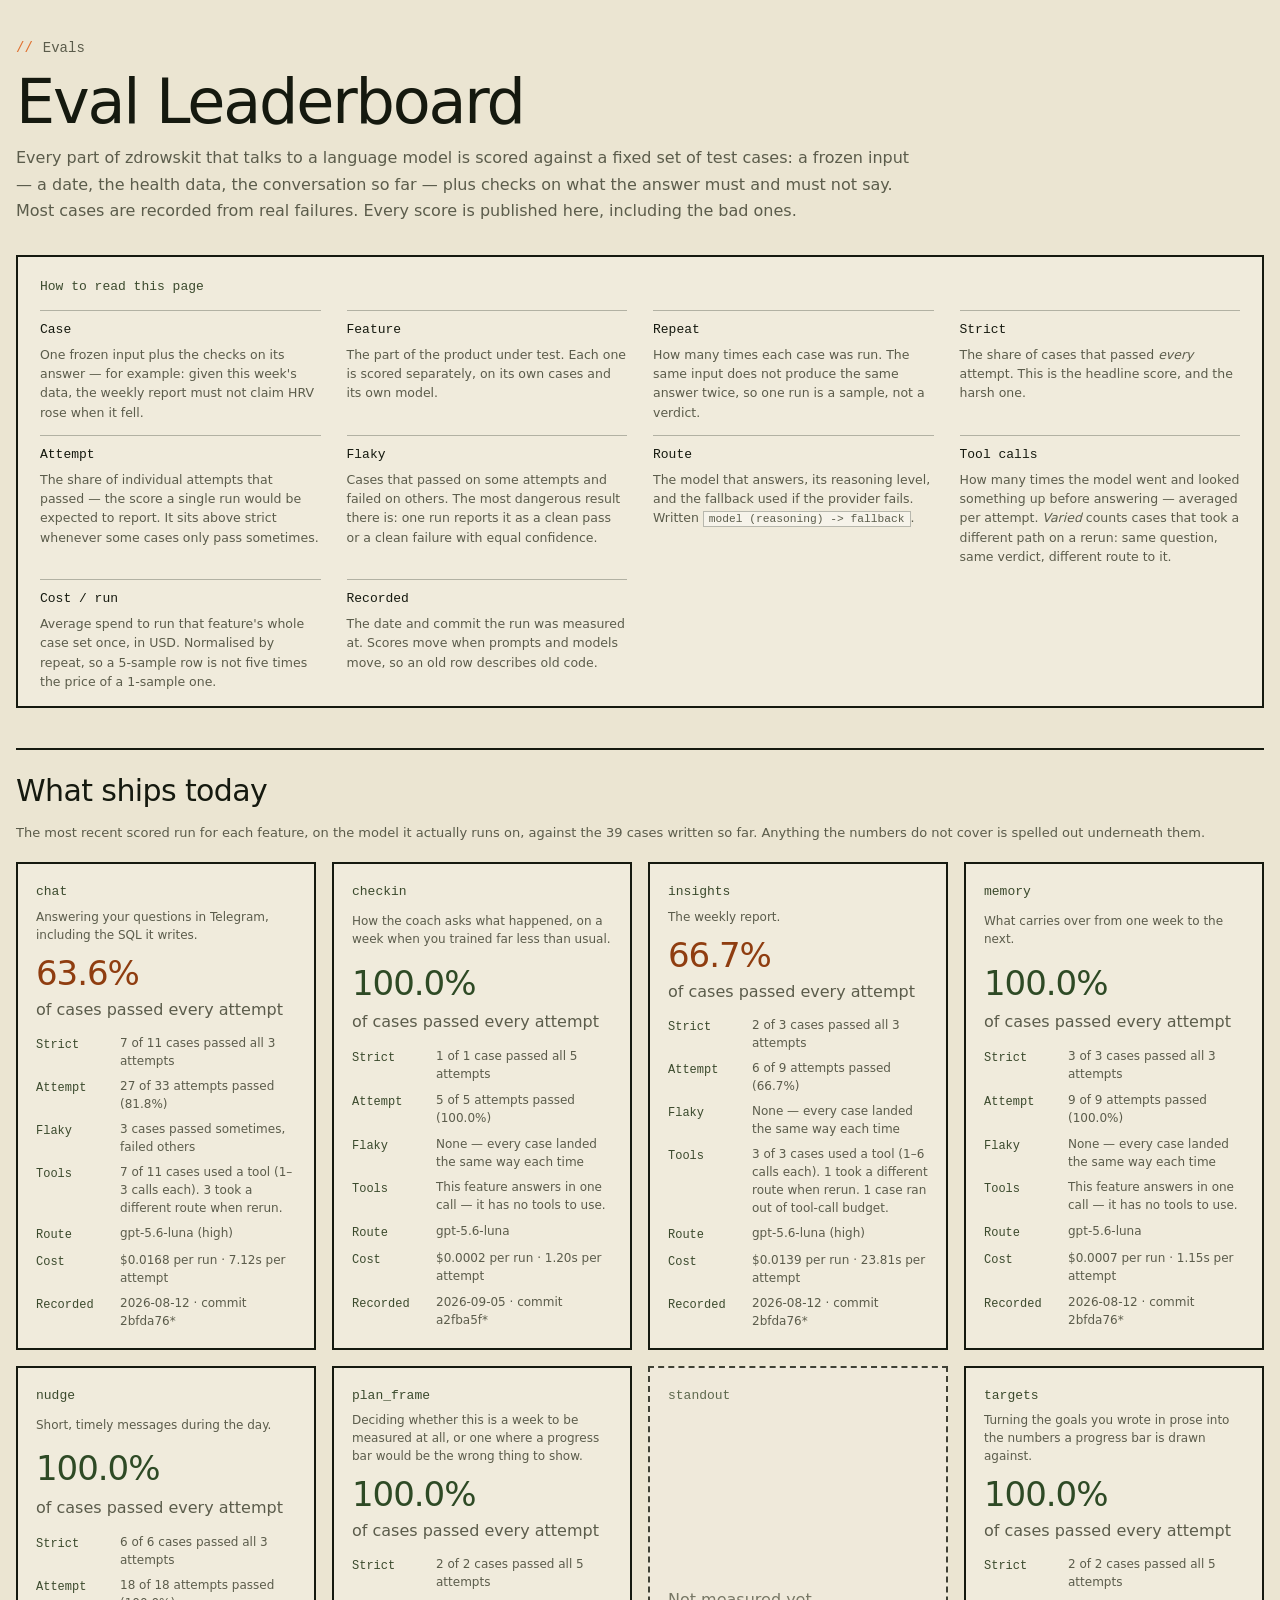
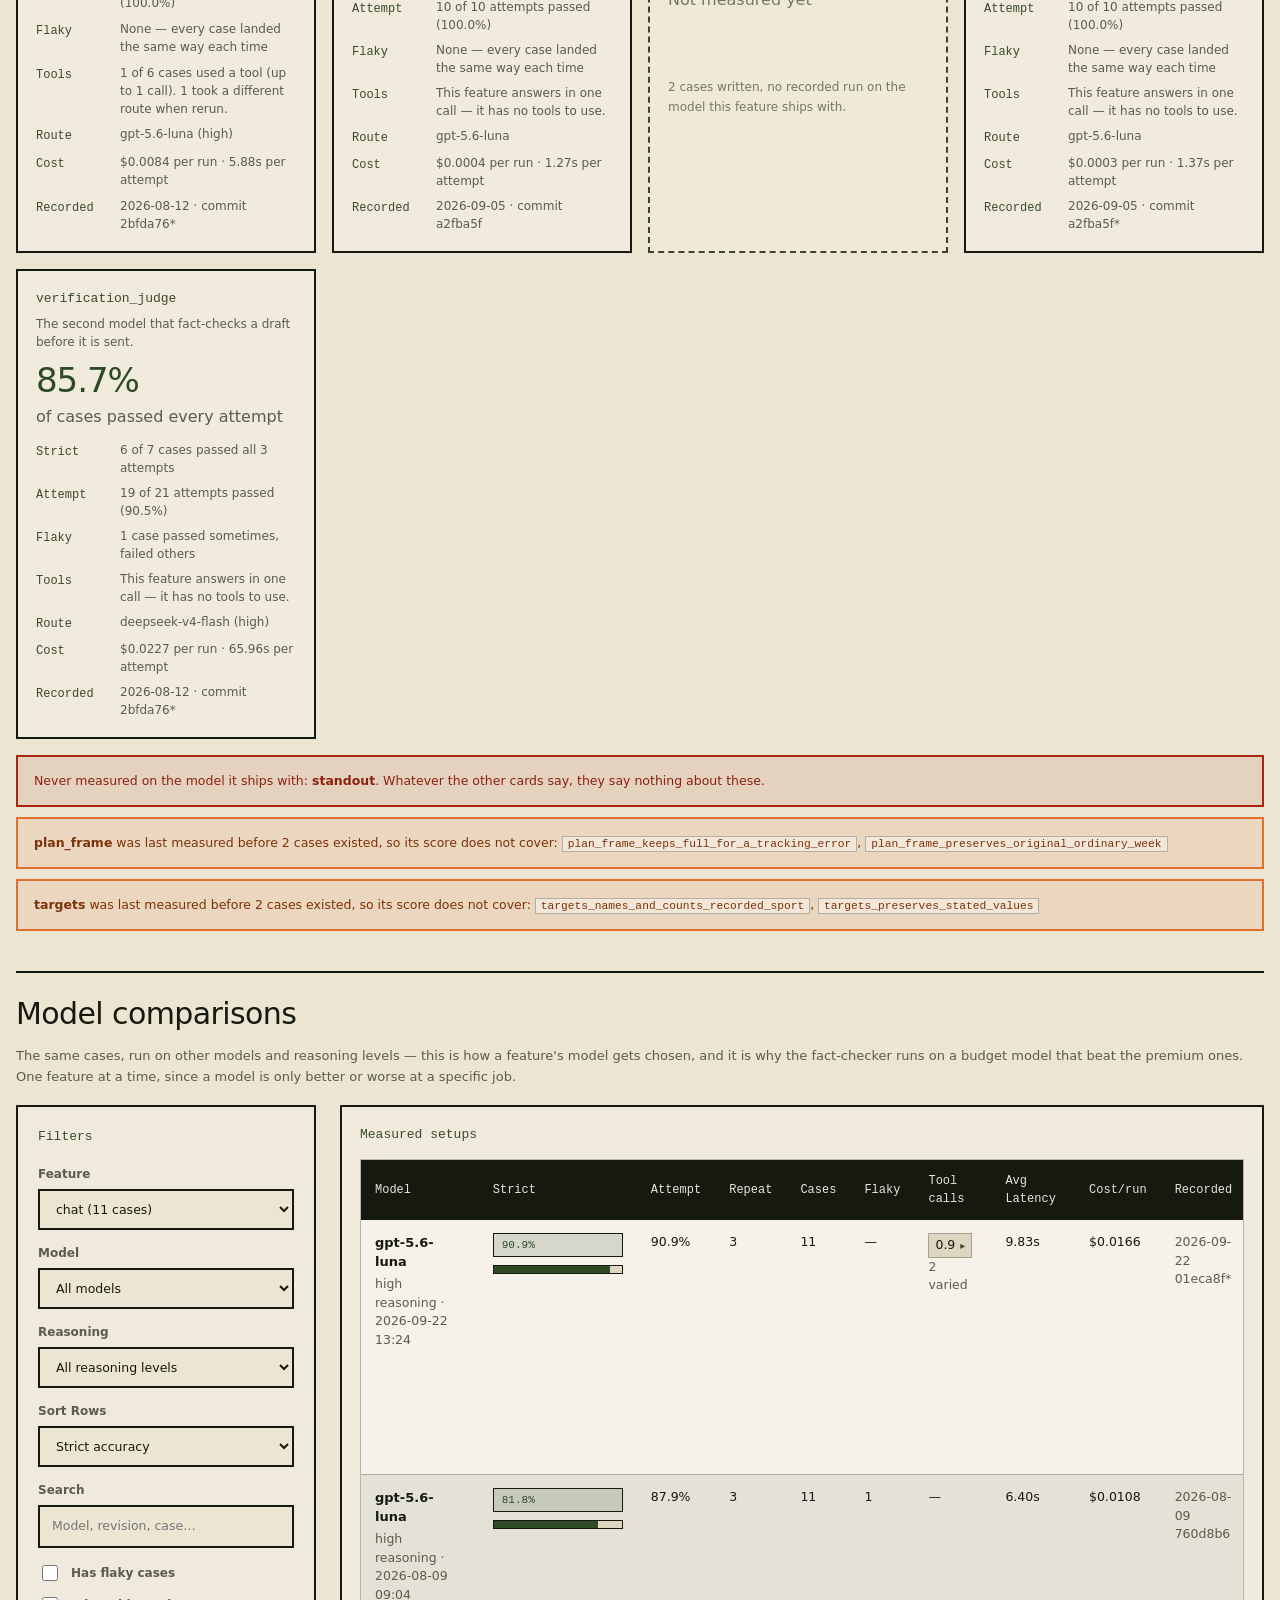
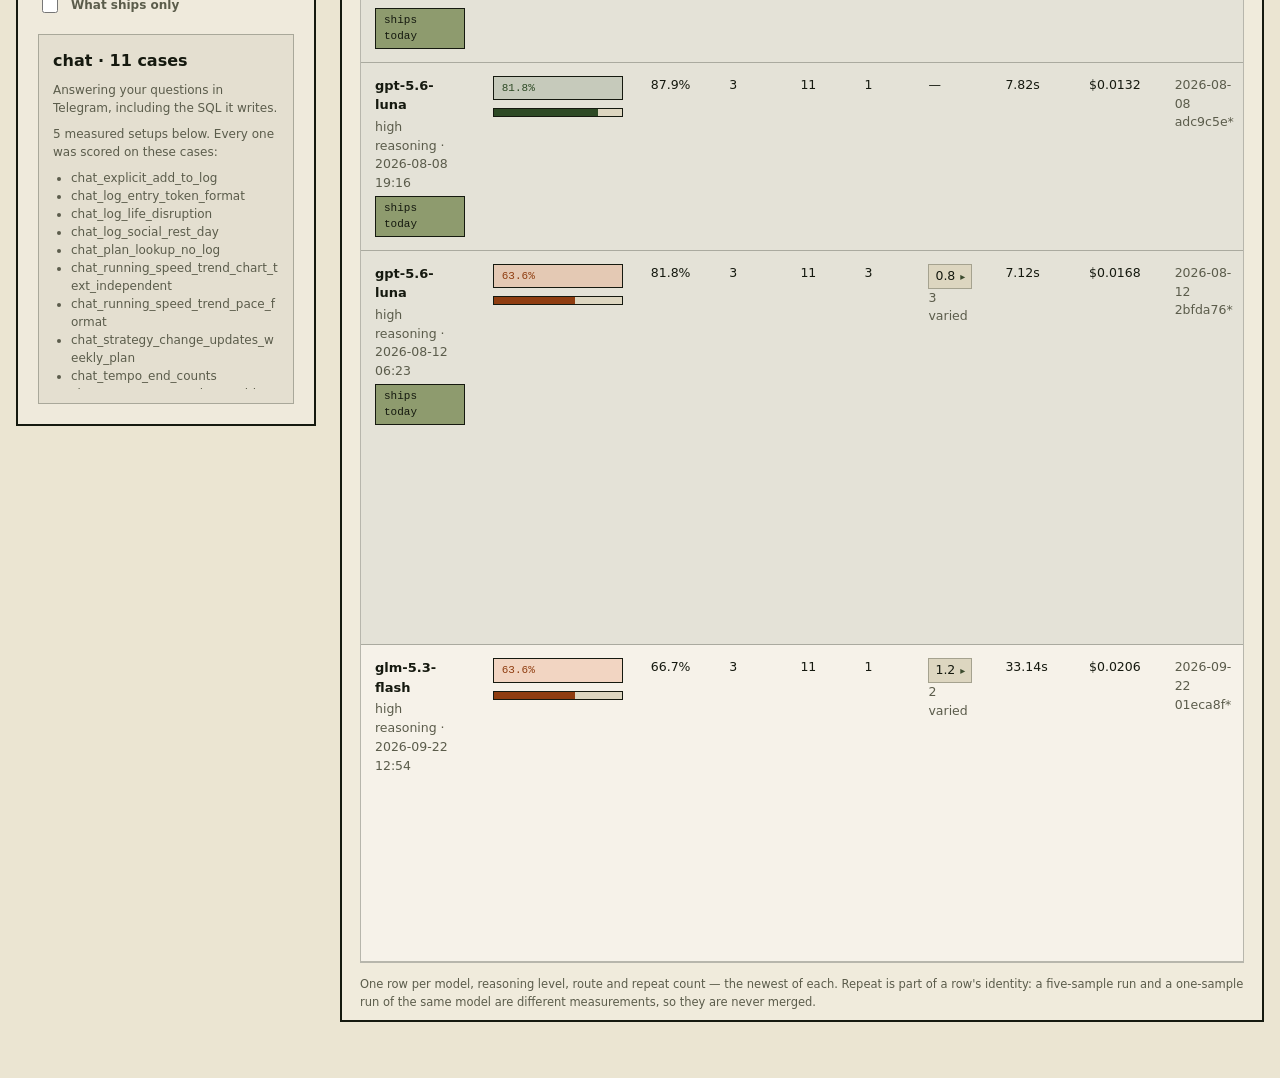
==== commit cdaa5d25: "Stop a rejected parameter from scoring as the model that never ran Evaluating GLM 5.3 Flash against " ====
--- a/evals/leaderboard.html
+++ b/evals/leaderboard.html
@@ -41,7 +41,6 @@
   --orange: #e0702f;
   --line: rgba(21, 25, 15, .28);
   --muted: #5b5c4b;
-  --shadow: none;          /* no offset shadows anywhere on the site; edges are strokes and chamfers */
   --cut: 14px;             /* default chamfer size for .plate */
   --sans: "Plex Sans", "IBM Plex Sans", system-ui, -apple-system, "Segoe UI", sans-serif;
   --mono: "Plex Mono", "IBM Plex Mono", ui-monospace, SFMono-Regular, Menlo, monospace;
@@ -523,7 +522,7 @@
   </section>
     <div id="app"></div>
   </main>
-  <script id="leaderboard-data" type="application/json">{"features": [{"blurb": "Answering your questions in Telegram, including the SQL it writes.", "case_ids": ["chat_explicit_add_to_log", "chat_log_entry_token_format", "chat_log_life_disruption", "chat_log_social_rest_day", "chat_plan_lookup_no_log", "chat_running_speed_trend_chart_text_independent", "chat_running_speed_trend_pace_format", "chat_strategy_change_updates_weekly_plan", "chat_tempo_end_counts", "chat_tempo_progressive_positive", "chat_tempo_short_warmup_negative"], "feature": "chat", "rows": [{"accuracy": 87.87878787878788, "attempts": 33, "avg_latency_s": 6.40492247236949, "avg_tool_calls": null, "capped_case_count": 0, "case_count": 11, "case_ids": ["chat_explicit_add_to_log", "chat_log_entry_token_format", "chat_log_life_disruption", "chat_log_social_rest_day", "chat_plan_lookup_no_log", "chat_running_speed_trend_chart_text_independent", "chat_running_speed_trend_pace_format", "chat_strategy_change_updates_weekly_plan", "chat_tempo_end_counts", "chat_tempo_progressive_positive", "chat_tempo_short_warmup_negative"], "case_rows": [{"case_id": "chat_explicit_add_to_log", "errored": 0, "failure_names": [], "flaky": false, "hit_iteration_cap": false, "outcome": "pass", "pass_rate": 1.0, "passes": 3, "path_varied": false, "rate_label": "3/3", "runs": 3, "scored": 3, "tool_calls_avg": null, "tool_calls_max": null, "tool_calls_min": null, "tool_path_counts": [], "tool_paths": []}, {"case_id": "chat_log_entry_token_format", "errored": 0, "failure_names": [], "flaky": false, "hit_iteration_cap": false, "outcome": "pass", "pass_rate": 1.0, "passes": 3, "path_varied": false, "rate_label": "3/3", "runs": 3, "scored": 3, "tool_calls_avg": null, "tool_calls_max": null, "tool_calls_min": null, "tool_path_counts": [], "tool_paths": []}, {"case_id": "chat_log_life_disruption", "errored": 0, "failure_names": [], "flaky": false, "hit_iteration_cap": false, "outcome": "pass", "pass_rate": 1.0, "passes": 3, "path_varied": false, "rate_label": "3/3", "runs": 3, "scored": 3, "tool_calls_avg": null, "tool_calls_max": null, "tool_calls_min": null, "tool_path_counts": [], "tool_paths": []}, {"case_id": "chat_log_social_rest_day", "errored": 0, "failure_names": [], "flaky": false, "hit_iteration_cap": false, "outcome": "pass", "pass_rate": 1.0, "passes": 3, "path_varied": false, "rate_label": "3/3", "runs": 3, "scored": 3, "tool_calls_avg": null, "tool_calls_max": null, "tool_calls_min": null, "tool_path_counts": [], "tool_paths": []}, {"case_id": "chat_plan_lookup_no_log", "errored": 0, "failure_names": [], "flaky": false, "hit_iteration_cap": false, "outcome": "pass", "pass_rate": 1.0, "passes": 3, "path_varied": false, "rate_label": "3/3", "runs": 3, "scored": 3, "tool_calls_avg": null, "tool_calls_max": null, "tool_calls_min": null, "tool_path_counts": [], "tool_paths": []}, {"case_id": "chat_running_speed_trend_chart_text_independent", "errored": 0, "failure_names": [], "flaky": false, "hit_iteration_cap": false, "outcome": "pass", "pass_rate": 1.0, "passes": 3, "path_varied": false, "rate_label": "3/3", "runs": 3, "scored": 3, "tool_calls_avg": null, "tool_calls_max": null, "tool_calls_min": null, "tool_path_counts": [], "tool_paths": []}, {"case_id": "chat_running_speed_trend_pace_format", "errored": 0, "failure_names": [], "flaky": false, "hit_iteration_cap": false, "outcome": "pass", "pass_rate": 1.0, "passes": 3, "path_varied": false, "rate_label": "3/3", "runs": 3, "scored": 3, "tool_calls_avg": null, "tool_calls_max": null, "tool_calls_min": null, "tool_path_counts": [], "tool_paths": []}, {"case_id": "chat_strategy_change_updates_weekly_plan", "errored": 0, "failure_names": ["weekly_plan_mentions_four_runs"], "flaky": true, "hit_iteration_cap": false, "outcome": "flaky", "pass_rate": 0.6666666666666666, "passes": 2, "path_varied": false, "rate_label": "2/3", "runs": 3, "scored": 3, "tool_calls_avg": null, "tool_calls_max": null, "tool_calls_min": null, "tool_path_counts": [], "tool_paths": []}, {"case_id": "chat_tempo_end_counts", "errored": 0, "failure_names": [], "flaky": false, "hit_iteration_cap": false, "outcome": "pass", "pass_rate": 1.0, "passes": 3, "path_varied": false, "rate_label": "3/3", "runs": 3, "scored": 3, "tool_calls_avg": null, "tool_calls_max": null, "tool_calls_min": null, "tool_path_counts": [], "tool_paths": []}, {"case_id": "chat_tempo_progressive_positive", "errored": 0, "failure_names": [], "flaky": false, "hit_iteration_cap": false, "outcome": "pass", "pass_rate": 1.0, "passes": 3, "path_varied": false, "rate_label": "3/3", "runs": 3, "scored": 3, "tool_calls_avg": null, "tool_calls_max": null, "tool_calls_min": null, "tool_path_counts": [], "tool_paths": []}, {"case_id": "chat_tempo_short_warmup_negative", "errored": 0, "failure_names": ["treats_shortened_session_as_not_meeting_the_prescription"], "flaky": false, "hit_iteration_cap": false, "outcome": "fail", "pass_rate": 0.0, "passes": 0, "path_varied": false, "rate_label": "0/3", "runs": 3, "scored": 3, "tool_calls_avg": null, "tool_calls_max": null, "tool_calls_min": null, "tool_path_counts": [], "tool_paths": []}], "cost_per_repeat": 0.010819959733333334, "created_at": "2026-08-09T09:04:34Z", "dirty": false, "errored": 0, "errored_case_ids": [], "failed": 4, "failed_case_ids": ["chat_tempo_short_warmup_negative"], "fallback_case_ids": ["chat_running_speed_trend_chart_text_independent"], "feature": "chat", "flaky_case_ids": ["chat_strategy_change_updates_weekly_plan"], "flaky_count": 1, "git_sha": "760d8b60c92d4c3522f36b19a7ad41f255c7e413", "git_sha_short": "760d8b6", "is_production": true, "model_display": "gpt-5.6-luna", "passed": 29, "reasoning_effort": "high", "recorded_on": "2026-08-09", "repeat": 3, "requested_model": null, "revision_label": "760d8b6", "route_set_id": "f6b8072161e5abacb1d880161365fbf5484a9f16a3e3930686dec230a0c7a376", "routes": ["gpt-5.6-luna (high)"], "run_id": "625a479d2b4f41cea38ad2064531aa3d", "scored_attempts": 33, "scored_case_count": 11, "stable_fail_count": 1, "stable_pass_count": 9, "strict_accuracy": 81.81818181818183, "tool_calls_max": null, "tool_calls_min": null, "tool_using_case_count": 0, "total_cost": 0.0324598792, "varied_path_count": 0}, {"accuracy": 87.87878787878788, "attempts": 33, "avg_latency_s": 7.82364127034265, "avg_tool_calls": null, "capped_case_count": 0, "case_count": 11, "case_ids": ["chat_explicit_add_to_log", "chat_log_entry_token_format", "chat_log_life_disruption", "chat_log_social_rest_day", "chat_plan_lookup_no_log", "chat_running_speed_trend_chart_text_independent", "chat_running_speed_trend_pace_format", "chat_strategy_change_updates_weekly_plan", "chat_tempo_end_counts", "chat_tempo_progressive_positive", "chat_tempo_short_warmup_negative"], "case_rows": [{"case_id": "chat_explicit_add_to_log", "errored": 0, "failure_names": [], "flaky": false, "hit_iteration_cap": false, "outcome": "pass", "pass_rate": 1.0, "passes": 3, "path_varied": false, "rate_label": "3/3", "runs": 3, "scored": 3, "tool_calls_avg": null, "tool_calls_max": null, "tool_calls_min": null, "tool_path_counts": [], "tool_paths": []}, {"case_id": "chat_log_entry_token_format", "errored": 0, "failure_names": [], "flaky": false, "hit_iteration_cap": false, "outcome": "pass", "pass_rate": 1.0, "passes": 3, "path_varied": false, "rate_label": "3/3", "runs": 3, "scored": 3, "tool_calls_avg": null, "tool_calls_max": null, "tool_calls_min": null, "tool_path_counts": [], "tool_paths": []}, {"case_id": "chat_log_life_disruption", "errored": 0, "failure_names": [], "flaky": false, "hit_iteration_cap": false, "outcome": "pass", "pass_rate": 1.0, "passes": 3, "path_varied": false, "rate_label": "3/3", "runs": 3, "scored": 3, "tool_calls_avg": null, "tool_calls_max": null, "tool_calls_min": null, "tool_path_counts": [], "tool_paths": []}, {"case_id": "chat_log_social_rest_day", "errored": 0, "failure_names": [], "flaky": false, "hit_iteration_cap": false, "outcome": "pass", "pass_rate": 1.0, "passes": 3, "path_varied": false, "rate_label": "3/3", "runs": 3, "scored": 3, "tool_calls_avg": null, "tool_calls_max": null, "tool_calls_min": null, "tool_path_counts": [], "tool_paths": []}, {"case_id": "chat_plan_lookup_no_log", "errored": 0, "failure_names": [], "flaky": false, "hit_iteration_cap": false, "outcome": "pass", "pass_rate": 1.0, "passes": 3, "path_varied": false, "rate_label": "3/3", "runs": 3, "scored": 3, "tool_calls_avg": null, "tool_calls_max": null, "tool_calls_min": null, "tool_path_counts": [], "tool_paths": []}, {"case_id": "chat_running_speed_trend_chart_text_independent", "errored": 0, "failure_names": ["includes_chart_block"], "flaky": true, "hit_iteration_cap": false, "outcome": "flaky", "pass_rate": 0.6666666666666666, "passes": 2, "path_varied": false, "rate_label": "2/3", "runs": 3, "scored": 3, "tool_calls_avg": null, "tool_calls_max": null, "tool_calls_min": null, "tool_path_counts": [], "tool_paths": []}, {"case_id": "chat_running_speed_trend_pace_format", "errored": 0, "failure_names": [], "flaky": false, "hit_iteration_cap": false, "outcome": "pass", "pass_rate": 1.0, "passes": 3, "path_varied": false, "rate_label": "3/3", "runs": 3, "scored": 3, "tool_calls_avg": null, "tool_calls_max": null, "tool_calls_min": null, "tool_path_counts": [], "tool_paths": []}, {"case_id": "chat_strategy_change_updates_weekly_plan", "errored": 0, "failure_names": [], "flaky": false, "hit_iteration_cap": false, "outcome": "pass", "pass_rate": 1.0, "passes": 3, "path_varied": false, "rate_label": "3/3", "runs": 3, "scored": 3, "tool_calls_avg": null, "tool_calls_max": null, "tool_calls_min": null, "tool_path_counts": [], "tool_paths": []}, {"case_id": "chat_tempo_end_counts", "errored": 0, "failure_names": [], "flaky": false, "hit_iteration_cap": false, "outcome": "pass", "pass_rate": 1.0, "passes": 3, "path_varied": false, "rate_label": "3/3", "runs": 3, "scored": 3, "tool_calls_avg": null, "tool_calls_max": null, "tool_calls_min": null, "tool_path_counts": [], "tool_paths": []}, {"case_id": "chat_tempo_progressive_positive", "errored": 0, "failure_names": [], "flaky": false, "hit_iteration_cap": false, "outcome": "pass", "pass_rate": 1.0, "passes": 3, "path_varied": false, "rate_label": "3/3", "runs": 3, "scored": 3, "tool_calls_avg": null, "tool_calls_max": null, "tool_calls_min": null, "tool_path_counts": [], "tool_paths": []}, {"case_id": "chat_tempo_short_warmup_negative", "errored": 0, "failure_names": ["treats_shortened_session_as_not_meeting_the_prescription"], "flaky": false, "hit_iteration_cap": false, "outcome": "fail", "pass_rate": 0.0, "passes": 0, "path_varied": false, "rate_label": "0/3", "runs": 3, "scored": 3, "tool_calls_avg": null, "tool_calls_max": null, "tool_calls_min": null, "tool_path_counts": [], "tool_paths": []}], "cost_per_repeat": 0.013165328333333332, "created_at": "2026-08-08T19:16:40Z", "dirty": true, "errored": 0, "errored_case_ids": [], "failed": 4, "failed_case_ids": ["chat_tempo_short_warmup_negative"], "fallback_case_ids": [], "feature": "chat", "flaky_case_ids": ["chat_running_speed_trend_chart_text_independent"], "flaky_count": 1, "git_sha": "adc9c5e76349229dd921b6e26341cf9965dd0469", "git_sha_short": "adc9c5e", "is_production": true, "model_display": "gpt-5.6-luna", "passed": 29, "reasoning_effort": "high", "recorded_on": "2026-08-08", "repeat": 3, "requested_model": null, "revision_label": "adc9c5e*", "route_set_id": "0b5699635bd2344a971583b9baf5f3a2993a21a5618663d12771b886c0581973", "routes": ["gpt-5.6-luna (high)"], "run_id": "33511df4867b47faa15a0ef7e9d921a5", "scored_attempts": 33, "scored_case_count": 11, "stable_fail_count": 1, "stable_pass_count": 9, "strict_accuracy": 81.81818181818183, "tool_calls_max": null, "tool_calls_min": null, "tool_using_case_count": 0, "total_cost": 0.039495985, "varied_path_count": 0}, {"accuracy": 81.81818181818183, "attempts": 33, "avg_latency_s": 7.117292018790701, "avg_tool_calls": 0.8484848484848485, "capped_case_count": 0, "case_count": 11, "case_ids": ["chat_explicit_add_to_log", "chat_log_entry_token_format", "chat_log_life_disruption", "chat_log_social_rest_day", "chat_plan_lookup_no_log", "chat_running_speed_trend_chart_text_independent", "chat_running_speed_trend_pace_format", "chat_strategy_change_updates_weekly_plan", "chat_tempo_end_counts", "chat_tempo_progressive_positive", "chat_tempo_short_warmup_negative"], "case_rows": [{"case_id": "chat_explicit_add_to_log", "errored": 0, "failure_names": [], "flaky": false, "hit_iteration_cap": false, "outcome": "pass", "pass_rate": 1.0, "passes": 3, "path_varied": false, "rate_label": "3/3", "runs": 3, "scored": 3, "tool_calls_avg": 1.0, "tool_calls_max": 1, "tool_calls_min": 1, "tool_path_counts": [{"count": 3, "path": ["update_context"]}], "tool_paths": [["update_context"]]}, {"case_id": "chat_log_entry_token_format", "errored": 0, "failure_names": ["entry_stands_alone_without_the_conversation"], "flaky": true, "hit_iteration_cap": false, "outcome": "flaky", "pass_rate": 0.6666666666666666, "passes": 2, "path_varied": false, "rate_label": "2/3", "runs": 3, "scored": 3, "tool_calls_avg": 1.0, "tool_calls_max": 1, "tool_calls_min": 1, "tool_path_counts": [{"count": 3, "path": ["update_context"]}], "tool_paths": [["update_context"]]}, {"case_id": "chat_log_life_disruption", "errored": 0, "failure_names": [], "flaky": false, "hit_iteration_cap": false, "outcome": "pass", "pass_rate": 1.0, "passes": 3, "path_varied": false, "rate_label": "3/3", "runs": 3, "scored": 3, "tool_calls_avg": 1.0, "tool_calls_max": 1, "tool_calls_min": 1, "tool_path_counts": [{"count": 3, "path": ["update_context"]}], "tool_paths": [["update_context"]]}, {"case_id": "chat_log_social_rest_day", "errored": 0, "failure_names": [], "flaky": false, "hit_iteration_cap": false, "outcome": "pass", "pass_rate": 1.0, "passes": 3, "path_varied": false, "rate_label": "3/3", "runs": 3, "scored": 3, "tool_calls_avg": 1.0, "tool_calls_max": 1, "tool_calls_min": 1, "tool_path_counts": [{"count": 3, "path": ["update_context"]}], "tool_paths": [["update_context"]]}, {"case_id": "chat_plan_lookup_no_log", "errored": 0, "failure_names": [], "flaky": false, "hit_iteration_cap": false, "outcome": "pass", "pass_rate": 1.0, "passes": 3, "path_varied": false, "rate_label": "3/3", "runs": 3, "scored": 3, "tool_calls_avg": 0.0, "tool_calls_max": 0, "tool_calls_min": 0, "tool_path_counts": [{"count": 3, "path": []}], "tool_paths": [[]]}, {"case_id": "chat_running_speed_trend_chart_text_independent", "errored": 0, "failure_names": ["includes_chart_block"], "flaky": true, "hit_iteration_cap": false, "outcome": "flaky", "pass_rate": 0.6666666666666666, "passes": 2, "path_varied": true, "rate_label": "2/3", "runs": 3, "scored": 3, "tool_calls_avg": 2.3333333333333335, "tool_calls_max": 3, "tool_calls_min": 2, "tool_path_counts": [{"count": 2, "path": ["run_sql", "run_sql"]}, {"count": 1, "path": ["run_sql", "run_sql", "run_sql"]}], "tool_paths": [["run_sql", "run_sql"], ["run_sql", "run_sql", "run_sql"]]}, {"case_id": "chat_running_speed_trend_pace_format", "errored": 0, "failure_names": [], "flaky": false, "hit_iteration_cap": false, "outcome": "pass", "pass_rate": 1.0, "passes": 3, "path_varied": true, "rate_label": "3/3", "runs": 3, "scored": 3, "tool_calls_avg": 1.6666666666666667, "tool_calls_max": 2, "tool_calls_min": 1, "tool_path_counts": [{"count": 2, "path": ["run_sql", "run_sql"]}, {"count": 1, "path": ["run_sql"]}], "tool_paths": [["run_sql"], ["run_sql", "run_sql"]]}, {"case_id": "chat_strategy_change_updates_weekly_plan", "errored": 0, "failure_names": ["weekly_plan_mentions_four_runs"], "flaky": true, "hit_iteration_cap": false, "outcome": "flaky", "pass_rate": 0.6666666666666666, "passes": 2, "path_varied": true, "rate_label": "2/3", "runs": 3, "scored": 3, "tool_calls_avg": 1.3333333333333333, "tool_calls_max": 2, "tool_calls_min": 1, "tool_path_counts": [{"count": 2, "path": ["update_context"]}, {"count": 1, "path": ["update_context", "update_context"]}], "tool_paths": [["update_context"], ["update_context", "update_context"]]}, {"case_id": "chat_tempo_end_counts", "errored": 0, "failure_names": [], "flaky": false, "hit_iteration_cap": false, "outcome": "pass", "pass_rate": 1.0, "passes": 3, "path_varied": false, "rate_label": "3/3", "runs": 3, "scored": 3, "tool_calls_avg": 0.0, "tool_calls_max": 0, "tool_calls_min": 0, "tool_path_counts": [{"count": 3, "path": []}], "tool_paths": [[]]}, {"case_id": "chat_tempo_progressive_positive", "errored": 0, "failure_names": [], "flaky": false, "hit_iteration_cap": false, "outcome": "pass", "pass_rate": 1.0, "passes": 3, "path_varied": false, "rate_label": "3/3", "runs": 3, "scored": 3, "tool_calls_avg": 0.0, "tool_calls_max": 0, "tool_calls_min": 0, "tool_path_counts": [{"count": 3, "path": []}], "tool_paths": [[]]}, {"case_id": "chat_tempo_short_warmup_negative", "errored": 0, "failure_names": ["treats_shortened_session_as_not_meeting_the_prescription"], "flaky": false, "hit_iteration_cap": false, "outcome": "fail", "pass_rate": 0.0, "passes": 0, "path_varied": false, "rate_label": "0/3", "runs": 3, "scored": 3, "tool_calls_avg": 0.0, "tool_calls_max": 0, "tool_calls_min": 0, "tool_path_counts": [{"count": 3, "path": []}], "tool_paths": [[]]}], "cost_per_repeat": 0.016806296666666665, "created_at": "2026-08-12T06:23:01Z", "dirty": true, "errored": 0, "errored_case_ids": [], "failed": 6, "failed_case_ids": ["chat_tempo_short_warmup_negative"], "fallback_case_ids": [], "feature": "chat", "flaky_case_ids": ["chat_log_entry_token_format", "chat_running_speed_trend_chart_text_independent", "chat_strategy_change_updates_weekly_plan"], "flaky_count": 3, "git_sha": "2bfda76c35ce906174d772b5bb24678ebeca007c", "git_sha_short": "2bfda76", "is_production": true, "model_display": "gpt-5.6-luna", "passed": 27, "reasoning_effort": "high", "recorded_on": "2026-08-12", "repeat": 3, "requested_model": null, "revision_label": "2bfda76*", "route_set_id": "a3e705f3e480a901749cd64159fa3cd3080c79c343fc5136c2c775767144c839", "routes": ["gpt-5.6-luna (high)"], "run_id": "ee964e772aa04716945652cc848a598d", "scored_attempts": 33, "scored_case_count": 11, "stable_fail_count": 1, "stable_pass_count": 7, "strict_accuracy": 63.63636363636363, "tool_calls_max": 3, "tool_calls_min": 1, "tool_using_case_count": 7, "total_cost": 0.050418889999999994, "varied_path_count": 3}], "total_cases": 11}, {"blurb": "How the coach asks what happened, on a week when you trained far less than usual.", "case_ids": ["checkin_asks_without_delivering_a_verdict"], "feature": "checkin", "rows": [{"accuracy": 100.0, "attempts": 5, "avg_latency_s": 1.196979658404598, "avg_tool_calls": null, "capped_case_count": 0, "case_count": 1, "case_ids": ["checkin_asks_without_delivering_a_verdict"], "case_rows": [{"case_id": "checkin_asks_without_delivering_a_verdict", "errored": 0, "failure_names": [], "flaky": false, "hit_iteration_cap": false, "outcome": "pass", "pass_rate": 1.0, "passes": 5, "path_varied": false, "rate_label": "5/5", "runs": 5, "scored": 5, "tool_calls_avg": null, "tool_calls_max": null, "tool_calls_min": null, "tool_path_counts": [], "tool_paths": []}], "cost_per_repeat": 0.00015539999999999998, "created_at": "2026-09-05T15:02:02Z", "dirty": true, "errored": 0, "errored_case_ids": [], "failed": 0, "failed_case_ids": [], "fallback_case_ids": [], "feature": "checkin", "flaky_case_ids": [], "flaky_count": 0, "git_sha": "a2fba5f29d2b6868f8b74cd8185936322d11fd9f", "git_sha_short": "a2fba5f", "is_production": true, "model_display": "gpt-5.6-luna", "passed": 5, "reasoning_effort": null, "recorded_on": "2026-09-05", "repeat": 5, "requested_model": null, "revision_label": "a2fba5f*", "route_set_id": "0d0957244ac7c88fb285447290de06961e725d470cdcf7838238c27683fc7b1c", "routes": ["gpt-5.6-luna"], "run_id": "d6b14c58cb8d4ddb80bd92044620245b", "scored_attempts": 5, "scored_case_count": 1, "stable_fail_count": 0, "stable_pass_count": 1, "strict_accuracy": 100.0, "tool_calls_max": null, "tool_calls_min": null, "tool_using_case_count": 0, "total_cost": 0.0007769999999999999, "varied_path_count": 0}], "total_cases": 1}, {"blurb": "The weekly report.", "case_ids": ["insights_does_not_contradict_the_stated_hrv_trend", "insights_does_not_label_a_post_week_run_with_the_wrong_day", "insights_fits_a_phone_notification_w31"], "feature": "insights", "rows": [{"accuracy": 100.0, "attempts": 9, "avg_latency_s": 22.89937704635991, "avg_tool_calls": null, "capped_case_count": 0, "case_count": 3, "case_ids": ["insights_does_not_contradict_the_stated_hrv_trend", "insights_does_not_label_a_post_week_run_with_the_wrong_day", "insights_fits_a_phone_notification_w31"], "case_rows": [{"case_id": "insights_does_not_contradict_the_stated_hrv_trend", "errored": 0, "failure_names": [], "flaky": false, "hit_iteration_cap": false, "outcome": "pass", "pass_rate": 1.0, "passes": 3, "path_varied": false, "rate_label": "3/3", "runs": 3, "scored": 3, "tool_calls_avg": null, "tool_calls_max": null, "tool_calls_min": null, "tool_path_counts": [], "tool_paths": []}, {"case_id": "insights_does_not_label_a_post_week_run_with_the_wrong_day", "errored": 0, "failure_names": [], "flaky": false, "hit_iteration_cap": false, "outcome": "pass", "pass_rate": 1.0, "passes": 3, "path_varied": false, "rate_label": "3/3", "runs": 3, "scored": 3, "tool_calls_avg": null, "tool_calls_max": null, "tool_calls_min": null, "tool_path_counts": [], "tool_paths": []}, {"case_id": "insights_fits_a_phone_notification_w31", "errored": 0, "failure_names": [], "flaky": false, "hit_iteration_cap": false, "outcome": "pass", "pass_rate": 1.0, "passes": 3, "path_varied": false, "rate_label": "3/3", "runs": 3, "scored": 3, "tool_calls_avg": null, "tool_calls_max": null, "tool_calls_min": null, "tool_path_counts": [], "tool_paths": []}], "cost_per_repeat": 0.5786633333333334, "created_at": "2026-08-09T09:04:34Z", "dirty": false, "errored": 0, "errored_case_ids": [], "failed": 0, "failed_case_ids": [], "fallback_case_ids": [], "feature": "insights", "flaky_case_ids": [], "flaky_count": 0, "git_sha": "760d8b60c92d4c3522f36b19a7ad41f255c7e413", "git_sha_short": "760d8b6", "is_production": true, "model_display": "claude-opus-5", "passed": 9, "reasoning_effort": "high", "recorded_on": "2026-08-09", "repeat": 3, "requested_model": null, "revision_label": "760d8b6", "route_set_id": "f6b8072161e5abacb1d880161365fbf5484a9f16a3e3930686dec230a0c7a376", "routes": ["claude-opus-5 (high)"], "run_id": "625a479d2b4f41cea38ad2064531aa3d", "scored_attempts": 9, "scored_case_count": 3, "stable_fail_count": 0, "stable_pass_count": 3, "strict_accuracy": 100.0, "tool_calls_max": null, "tool_calls_min": null, "tool_using_case_count": 0, "total_cost": 1.7359900000000001, "varied_path_count": 0}, {"accuracy": 66.66666666666666, "attempts": 9, "avg_latency_s": 23.805981268640608, "avg_tool_calls": 2.2222222222222223, "capped_case_count": 1, "case_count": 3, "case_ids": ["insights_does_not_contradict_the_stated_hrv_trend", "insights_does_not_label_a_post_week_run_with_the_wrong_day", "insights_fits_a_phone_notification_w31"], "case_rows": [{"case_id": "insights_does_not_contradict_the_stated_hrv_trend", "errored": 0, "failure_names": ["does_not_call_an_improving_hrv_trend_flat"], "flaky": false, "hit_iteration_cap": false, "outcome": "fail", "pass_rate": 0.0, "passes": 0, "path_varied": false, "rate_label": "0/3", "runs": 3, "scored": 3, "tool_calls_avg": 1.0, "tool_calls_max": 1, "tool_calls_min": 1, "tool_path_counts": [{"count": 3, "path": ["run_sql"]}], "tool_paths": [["run_sql"]]}, {"case_id": "insights_does_not_label_a_post_week_run_with_the_wrong_day", "errored": 0, "failure_names": [], "flaky": false, "hit_iteration_cap": false, "outcome": "pass", "pass_rate": 1.0, "passes": 3, "path_varied": false, "rate_label": "3/3", "runs": 3, "scored": 3, "tool_calls_avg": 1.0, "tool_calls_max": 1, "tool_calls_min": 1, "tool_path_counts": [{"count": 3, "path": ["run_sql"]}], "tool_paths": [["run_sql"]]}, {"case_id": "insights_fits_a_phone_notification_w31", "errored": 0, "failure_names": [], "flaky": false, "hit_iteration_cap": true, "outcome": "pass", "pass_rate": 1.0, "passes": 3, "path_varied": true, "rate_label": "3/3", "runs": 3, "scored": 3, "tool_calls_avg": 4.666666666666667, "tool_calls_max": 6, "tool_calls_min": 3, "tool_path_counts": [{"count": 1, "path": ["run_sql", "run_sql", "run_sql"]}, {"count": 1, "path": ["run_sql", "run_sql", "run_sql", "run_sql", "run_sql"]}, {"count": 1, "path": ["run_sql", "run_sql", "run_sql", "run_sql", "run_sql", "run_sql"]}], "tool_paths": [["run_sql", "run_sql", "run_sql"], ["run_sql", "run_sql", "run_sql", "run_sql", "run_sql"], ["run_sql", "run_sql", "run_sql", "run_sql", "run_sql", "run_sql"]]}], "cost_per_repeat": 0.013856869999999999, "created_at": "2026-08-12T06:23:01Z", "dirty": true, "errored": 0, "errored_case_ids": [], "failed": 3, "failed_case_ids": ["insights_does_not_contradict_the_stated_hrv_trend"], "fallback_case_ids": [], "feature": "insights", "flaky_case_ids": [], "flaky_count": 0, "git_sha": "2bfda76c35ce906174d772b5bb24678ebeca007c", "git_sha_short": "2bfda76", "is_production": true, "model_display": "gpt-5.6-luna", "passed": 6, "reasoning_effort": "high", "recorded_on": "2026-08-12", "repeat": 3, "requested_model": null, "revision_label": "2bfda76*", "route_set_id": "a3e705f3e480a901749cd64159fa3cd3080c79c343fc5136c2c775767144c839", "routes": ["gpt-5.6-luna (high)"], "run_id": "ee964e772aa04716945652cc848a598d", "scored_attempts": 9, "scored_case_count": 3, "stable_fail_count": 1, "stable_pass_count": 2, "strict_accuracy": 66.66666666666666, "tool_calls_max": 6, "tool_calls_min": 1, "tool_using_case_count": 3, "total_cost": 0.041570609999999994, "varied_path_count": 1}, {"accuracy": 86.66666666666667, "attempts": 15, "avg_latency_s": 24.540698788904894, "avg_tool_calls": null, "capped_case_count": 0, "case_count": 3, "case_ids": ["insights_does_not_contradict_the_stated_hrv_trend", "insights_does_not_label_a_post_week_run_with_the_wrong_day", "insights_fits_a_phone_notification_w31"], "case_rows": [{"case_id": "insights_does_not_contradict_the_stated_hrv_trend", "errored": 0, "failure_names": ["does_not_call_an_improving_hrv_trend_flat"], "flaky": true, "hit_iteration_cap": false, "outcome": "flaky", "pass_rate": 0.8, "passes": 4, "path_varied": false, "rate_label": "4/5", "runs": 5, "scored": 5, "tool_calls_avg": null, "tool_calls_max": null, "tool_calls_min": null, "tool_path_counts": [], "tool_paths": []}, {"case_id": "insights_does_not_label_a_post_week_run_with_the_wrong_day", "errored": 0, "failure_names": [], "flaky": false, "hit_iteration_cap": false, "outcome": "pass", "pass_rate": 1.0, "passes": 5, "path_varied": false, "rate_label": "5/5", "runs": 5, "scored": 5, "tool_calls_avg": null, "tool_calls_max": null, "tool_calls_min": null, "tool_path_counts": [], "tool_paths": []}, {"case_id": "insights_fits_a_phone_notification_w31", "errored": 0, "failure_names": ["recommends_at_the_week_level"], "flaky": true, "hit_iteration_cap": false, "outcome": "flaky", "pass_rate": 0.8, "passes": 4, "path_varied": false, "rate_label": "4/5", "runs": 5, "scored": 5, "tool_calls_avg": null, "tool_calls_max": null, "tool_calls_min": null, "tool_path_counts": [], "tool_paths": []}], "cost_per_repeat": 0.585183, "created_at": "2026-08-09T09:11:09Z", "dirty": true, "errored": 0, "errored_case_ids": [], "failed": 2, "failed_case_ids": [], "fallback_case_ids": [], "feature": "insights", "flaky_case_ids": ["insights_does_not_contradict_the_stated_hrv_trend", "insights_fits_a_phone_notification_w31"], "flaky_count": 2, "git_sha": "760d8b60c92d4c3522f36b19a7ad41f255c7e413", "git_sha_short": "760d8b6", "is_production": false, "model_display": "claude-opus-5", "passed": 13, "reasoning_effort": "high", "recorded_on": "2026-08-09", "repeat": 5, "requested_model": "anthropic/claude-opus-5", "revision_label": "760d8b6*", "route_set_id": "b145a2247cc6b1c3f8d3352a2e2ea49ab1a4be705a49c2fe65ba5b18590ee7c6", "routes": ["claude-opus-5 (high)"], "run_id": "966f314165d04e15a90ff94e3b6b5ff5", "scored_attempts": 15, "scored_case_count": 3, "stable_fail_count": 0, "stable_pass_count": 1, "strict_accuracy": 33.33333333333333, "tool_calls_max": null, "tool_calls_min": null, "tool_using_case_count": 0, "total_cost": 2.9259150000000003, "varied_path_count": 0}, {"accuracy": 73.33333333333333, "attempts": 15, "avg_latency_s": 19.58089799710239, "avg_tool_calls": null, "capped_case_count": 0, "case_count": 3, "case_ids": ["insights_does_not_contradict_the_stated_hrv_trend", "insights_does_not_label_a_post_week_run_with_the_wrong_day", "insights_fits_a_phone_notification_w31"], "case_rows": [{"case_id": "insights_does_not_contradict_the_stated_hrv_trend", "errored": 0, "failure_names": ["does_not_call_an_improving_hrv_trend_flat"], "flaky": true, "hit_iteration_cap": false, "outcome": "flaky", "pass_rate": 0.4, "passes": 2, "path_varied": false, "rate_label": "2/5", "runs": 5, "scored": 5, "tool_calls_avg": null, "tool_calls_max": null, "tool_calls_min": null, "tool_path_counts": [], "tool_paths": []}, {"case_id": "insights_does_not_label_a_post_week_run_with_the_wrong_day", "errored": 0, "failure_names": [], "flaky": false, "hit_iteration_cap": false, "outcome": "pass", "pass_rate": 1.0, "passes": 5, "path_varied": false, "rate_label": "5/5", "runs": 5, "scored": 5, "tool_calls_avg": null, "tool_calls_max": null, "tool_calls_min": null, "tool_path_counts": [], "tool_paths": []}, {"case_id": "insights_fits_a_phone_notification_w31", "errored": 0, "failure_names": ["gives_at_most_one_priority"], "flaky": true, "hit_iteration_cap": false, "outcome": "flaky", "pass_rate": 0.8, "passes": 4, "path_varied": false, "rate_label": "4/5", "runs": 5, "scored": 5, "tool_calls_avg": null, "tool_calls_max": null, "tool_calls_min": null, "tool_path_counts": [], "tool_paths": []}], "cost_per_repeat": 0.011740984, "created_at": "2026-08-09T09:29:47Z", "dirty": true, "errored": 0, "errored_case_ids": [], "failed": 4, "failed_case_ids": [], "fallback_case_ids": [], "feature": "insights", "flaky_case_ids": ["insights_does_not_contradict_the_stated_hrv_trend", "insights_fits_a_phone_notification_w31"], "flaky_count": 2, "git_sha": "760d8b60c92d4c3522f36b19a7ad41f255c7e413", "git_sha_short": "760d8b6", "is_production": false, "model_display": "gpt-5.6-luna", "passed": 11, "reasoning_effort": "high", "recorded_on": "2026-08-09", "repeat": 5, "requested_model": "openai/gpt-5.6-luna", "revision_label": "760d8b6*", "route_set_id": "b48704e44c952d66d85e994f60e952b7d6ef60c806b00de0d111933dba943a40", "routes": ["gpt-5.6-luna (high)"], "run_id": "1c734f3c5ac84cdbac84e853f839f38b", "scored_attempts": 15, "scored_case_count": 3, "stable_fail_count": 0, "stable_pass_count": 1, "strict_accuracy": 33.33333333333333, "tool_calls_max": null, "tool_calls_min": null, "tool_using_case_count": 0, "total_cost": 0.058704919999999994, "varied_path_count": 0}, {"accuracy": 66.66666666666666, "attempts": 15, "avg_latency_s": 56.21915190822134, "avg_tool_calls": null, "capped_case_count": 0, "case_count": 3, "case_ids": ["insights_does_not_contradict_the_stated_hrv_trend", "insights_does_not_label_a_post_week_run_with_the_wrong_day", "insights_fits_a_phone_notification_w31"], "case_rows": [{"case_id": "insights_does_not_contradict_the_stated_hrv_trend", "errored": 0, "failure_names": [], "flaky": false, "hit_iteration_cap": false, "outcome": "pass", "pass_rate": 1.0, "passes": 5, "path_varied": false, "rate_label": "5/5", "runs": 5, "scored": 5, "tool_calls_avg": null, "tool_calls_max": null, "tool_calls_min": null, "tool_path_counts": [], "tool_paths": []}, {"case_id": "insights_does_not_label_a_post_week_run_with_the_wrong_day", "errored": 0, "failure_names": ["fits_the_message_budget", "queries_the_rows_before_writing"], "flaky": true, "hit_iteration_cap": false, "outcome": "flaky", "pass_rate": 0.6, "passes": 3, "path_varied": false, "rate_label": "3/5", "runs": 5, "scored": 5, "tool_calls_avg": null, "tool_calls_max": null, "tool_calls_min": null, "tool_path_counts": [], "tool_paths": []}, {"case_id": "insights_fits_a_phone_notification_w31", "errored": 0, "failure_names": ["does_not_prescribe_a_named_day", "gives_at_most_one_priority", "queries_the_rows_before_writing"], "flaky": true, "hit_iteration_cap": false, "outcome": "flaky", "pass_rate": 0.4, "passes": 2, "path_varied": false, "rate_label": "2/5", "runs": 5, "scored": 5, "tool_calls_avg": null, "tool_calls_max": null, "tool_calls_min": null, "tool_path_counts": [], "tool_paths": []}], "cost_per_repeat": 0.00761913152, "created_at": "2026-08-09T09:28:54Z", "dirty": true, "errored": 0, "errored_case_ids": [], "failed": 5, "failed_case_ids": [], "fallback_case_ids": [], "feature": "insights", "flaky_case_ids": ["insights_does_not_label_a_post_week_run_with_the_wrong_day", "insights_fits_a_phone_notification_w31"], "flaky_count": 2, "git_sha": "760d8b60c92d4c3522f36b19a7ad41f255c7e413", "git_sha_short": "760d8b6", "is_production": false, "model_display": "deepseek-v4-flash", "passed": 10, "reasoning_effort": "high", "recorded_on": "2026-08-09", "repeat": 5, "requested_model": "deepseek/deepseek-v4-flash", "revision_label": "760d8b6*", "route_set_id": "ee53f2c7962ff6336dbf529b57d70a41879c595c81c38da4bc1daf40a8ddb736", "routes": ["deepseek-v4-flash (high)"], "run_id": "634d433100ca46949b9a51d515c76c5f", "scored_attempts": 15, "scored_case_count": 3, "stable_fail_count": 0, "stable_pass_count": 1, "strict_accuracy": 33.33333333333333, "tool_calls_max": null, "tool_calls_min": null, "tool_using_case_count": 0, "total_cost": 0.0380956576, "varied_path_count": 0}, {"accuracy": 66.66666666666666, "attempts": 3, "avg_latency_s": 28.94795377738774, "avg_tool_calls": null, "capped_case_count": 0, "case_count": 1, "case_ids": ["insights_fits_a_phone_notification_w31"], "case_rows": [{"case_id": "insights_fits_a_phone_notification_w31", "errored": 0, "failure_names": ["does_not_count_the_days_since_the_week_closed"], "flaky": true, "hit_iteration_cap": false, "outcome": "flaky", "pass_rate": 0.6666666666666666, "passes": 2, "path_varied": false, "rate_label": "2/3", "runs": 3, "scored": 3, "tool_calls_avg": null, "tool_calls_max": null, "tool_calls_min": null, "tool_path_counts": [], "tool_paths": []}], "cost_per_repeat": 0.3071833333333333, "created_at": "2026-08-08T19:16:40Z", "dirty": true, "errored": 0, "errored_case_ids": [], "failed": 1, "failed_case_ids": [], "fallback_case_ids": [], "feature": "insights", "flaky_case_ids": ["insights_fits_a_phone_notification_w31"], "flaky_count": 1, "git_sha": "adc9c5e76349229dd921b6e26341cf9965dd0469", "git_sha_short": "adc9c5e", "is_production": true, "model_display": "claude-opus-5", "passed": 2, "reasoning_effort": "high", "recorded_on": "2026-08-08", "repeat": 3, "requested_model": null, "revision_label": "adc9c5e*", "route_set_id": "0b5699635bd2344a971583b9baf5f3a2993a21a5618663d12771b886c0581973", "routes": ["claude-opus-5 (high)"], "run_id": "33511df4867b47faa15a0ef7e9d921a5", "scored_attempts": 3, "scored_case_count": 1, "stable_fail_count": 0, "stable_pass_count": 0, "strict_accuracy": 0.0, "tool_calls_max": null, "tool_calls_min": null, "tool_using_case_count": 0, "total_cost": 0.92155, "varied_path_count": 0}, {"accuracy": 53.333333333333336, "attempts": 15, "avg_latency_s": 56.884064938810965, "avg_tool_calls": null, "capped_case_count": 0, "case_count": 3, "case_ids": ["insights_does_not_contradict_the_stated_hrv_trend", "insights_does_not_label_a_post_week_run_with_the_wrong_day", "insights_fits_a_phone_notification_w31"], "case_rows": [{"case_id": "insights_does_not_contradict_the_stated_hrv_trend", "errored": 0, "failure_names": ["fits_the_message_budget"], "flaky": true, "hit_iteration_cap": false, "outcome": "flaky", "pass_rate": 0.8, "passes": 4, "path_varied": false, "rate_label": "4/5", "runs": 5, "scored": 5, "tool_calls_avg": null, "tool_calls_max": null, "tool_calls_min": null, "tool_path_counts": [], "tool_paths": []}, {"case_id": "insights_does_not_label_a_post_week_run_with_the_wrong_day", "errored": 0, "failure_names": ["fits_the_message_budget"], "flaky": true, "hit_iteration_cap": false, "outcome": "flaky", "pass_rate": 0.8, "passes": 4, "path_varied": false, "rate_label": "4/5", "runs": 5, "scored": 5, "tool_calls_avg": null, "tool_calls_max": null, "tool_calls_min": null, "tool_path_counts": [], "tool_paths": []}, {"case_id": "insights_fits_a_phone_notification_w31", "errored": 0, "failure_names": ["does_not_count_the_days_since_the_week_closed", "recommends_at_the_week_level", "says_only_what_the_health_app_cannot"], "flaky": false, "hit_iteration_cap": false, "outcome": "fail", "pass_rate": 0.0, "passes": 0, "path_varied": false, "rate_label": "0/5", "runs": 5, "scored": 5, "tool_calls_avg": null, "tool_calls_max": null, "tool_calls_min": null, "tool_path_counts": [], "tool_paths": []}], "cost_per_repeat": 0.0204434804, "created_at": "2026-08-09T09:13:27Z", "dirty": true, "errored": 0, "errored_case_ids": [], "failed": 7, "failed_case_ids": ["insights_fits_a_phone_notification_w31"], "fallback_case_ids": [], "feature": "insights", "flaky_case_ids": ["insights_does_not_contradict_the_stated_hrv_trend", "insights_does_not_label_a_post_week_run_with_the_wrong_day"], "flaky_count": 2, "git_sha": "760d8b60c92d4c3522f36b19a7ad41f255c7e413", "git_sha_short": "760d8b6", "is_production": false, "model_display": "deepseek-v4-pro", "passed": 8, "reasoning_effort": "high", "recorded_on": "2026-08-09", "repeat": 5, "requested_model": "deepseek/deepseek-v4-pro", "revision_label": "760d8b6*", "route_set_id": "e5d2dd867f9fd49310d9b13c6a0d601a02a0955dccb4e2ed850e248e30a7fd66", "routes": ["deepseek-v4-pro (high)"], "run_id": "1106c77c4b8240a29f9f2c94fff4b4d6", "scored_attempts": 15, "scored_case_count": 3, "stable_fail_count": 1, "stable_pass_count": 0, "strict_accuracy": 0.0, "tool_calls_max": null, "tool_calls_min": null, "tool_using_case_count": 0, "total_cost": 0.102217402, "varied_path_count": 0}], "total_cases": 3}, {"blurb": "What carries over from one week to the next.", "case_ids": ["memory_no_hidden_prescription_w31", "memory_stores_no_db_rollups_w31", "memory_unremarkable_week_carries_nothing"], "feature": "memory", "rows": [{"accuracy": 100.0, "attempts": 9, "avg_latency_s": 1.0010453099384904, "avg_tool_calls": null, "capped_case_count": 0, "case_count": 3, "case_ids": ["memory_no_hidden_prescription_w31", "memory_stores_no_db_rollups_w31", "memory_unremarkable_week_carries_nothing"], "case_rows": [{"case_id": "memory_no_hidden_prescription_w31", "errored": 0, "failure_names": [], "flaky": false, "hit_iteration_cap": false, "outcome": "pass", "pass_rate": 1.0, "passes": 3, "path_varied": false, "rate_label": "3/3", "runs": 3, "scored": 3, "tool_calls_avg": null, "tool_calls_max": null, "tool_calls_min": null, "tool_path_counts": [], "tool_paths": []}, {"case_id": "memory_stores_no_db_rollups_w31", "errored": 0, "failure_names": [], "flaky": false, "hit_iteration_cap": false, "outcome": "pass", "pass_rate": 1.0, "passes": 3, "path_varied": false, "rate_label": "3/3", "runs": 3, "scored": 3, "tool_calls_avg": null, "tool_calls_max": null, "tool_calls_min": null, "tool_path_counts": [], "tool_paths": []}, {"case_id": "memory_unremarkable_week_carries_nothing", "errored": 0, "failure_names": [], "flaky": false, "hit_iteration_cap": false, "outcome": "pass", "pass_rate": 1.0, "passes": 3, "path_varied": false, "rate_label": "3/3", "runs": 3, "scored": 3, "tool_calls_avg": null, "tool_calls_max": null, "tool_calls_min": null, "tool_path_counts": [], "tool_paths": []}], "cost_per_repeat": 0.0006695999999999999, "created_at": "2026-08-09T09:04:34Z", "dirty": false, "errored": 0, "errored_case_ids": [], "failed": 0, "failed_case_ids": [], "fallback_case_ids": [], "feature": "memory", "flaky_case_ids": [], "flaky_count": 0, "git_sha": "760d8b60c92d4c3522f36b19a7ad41f255c7e413", "git_sha_short": "760d8b6", "is_production": true, "model_display": "gpt-5.6-luna", "passed": 9, "reasoning_effort": null, "recorded_on": "2026-08-09", "repeat": 3, "requested_model": null, "revision_label": "760d8b6", "route_set_id": "f6b8072161e5abacb1d880161365fbf5484a9f16a3e3930686dec230a0c7a376", "routes": ["gpt-5.6-luna"], "run_id": "625a479d2b4f41cea38ad2064531aa3d", "scored_attempts": 9, "scored_case_count": 3, "stable_fail_count": 0, "stable_pass_count": 3, "strict_accuracy": 100.0, "tool_calls_max": null, "tool_calls_min": null, "tool_using_case_count": 0, "total_cost": 0.0020088, "varied_path_count": 0}, {"accuracy": 100.0, "attempts": 9, "avg_latency_s": 1.151566217549973, "avg_tool_calls": null, "capped_case_count": 0, "case_count": 3, "case_ids": ["memory_no_hidden_prescription_w31", "memory_stores_no_db_rollups_w31", "memory_unremarkable_week_carries_nothing"], "case_rows": [{"case_id": "memory_no_hidden_prescription_w31", "errored": 0, "failure_names": [], "flaky": false, "hit_iteration_cap": false, "outcome": "pass", "pass_rate": 1.0, "passes": 3, "path_varied": false, "rate_label": "3/3", "runs": 3, "scored": 3, "tool_calls_avg": null, "tool_calls_max": null, "tool_calls_min": null, "tool_path_counts": [], "tool_paths": []}, {"case_id": "memory_stores_no_db_rollups_w31", "errored": 0, "failure_names": [], "flaky": false, "hit_iteration_cap": false, "outcome": "pass", "pass_rate": 1.0, "passes": 3, "path_varied": false, "rate_label": "3/3", "runs": 3, "scored": 3, "tool_calls_avg": null, "tool_calls_max": null, "tool_calls_min": null, "tool_path_counts": [], "tool_paths": []}, {"case_id": "memory_unremarkable_week_carries_nothing", "errored": 0, "failure_names": [], "flaky": false, "hit_iteration_cap": false, "outcome": "pass", "pass_rate": 1.0, "passes": 3, "path_varied": false, "rate_label": "3/3", "runs": 3, "scored": 3, "tool_calls_avg": null, "tool_calls_max": null, "tool_calls_min": null, "tool_path_counts": [], "tool_paths": []}], "cost_per_repeat": 0.0006728, "created_at": "2026-08-12T06:23:01Z", "dirty": true, "errored": 0, "errored_case_ids": [], "failed": 0, "failed_case_ids": [], "fallback_case_ids": [], "feature": "memory", "flaky_case_ids": [], "flaky_count": 0, "git_sha": "2bfda76c35ce906174d772b5bb24678ebeca007c", "git_sha_short": "2bfda76", "is_production": true, "model_display": "gpt-5.6-luna", "passed": 9, "reasoning_effort": null, "recorded_on": "2026-08-12", "repeat": 3, "requested_model": null, "revision_label": "2bfda76*", "route_set_id": "a3e705f3e480a901749cd64159fa3cd3080c79c343fc5136c2c775767144c839", "routes": ["gpt-5.6-luna"], "run_id": "ee964e772aa04716945652cc848a598d", "scored_attempts": 9, "scored_case_count": 3, "stable_fail_count": 0, "stable_pass_count": 3, "strict_accuracy": 100.0, "tool_calls_max": null, "tool_calls_min": null, "tool_using_case_count": 0, "total_cost": 0.0020184, "varied_path_count": 0}, {"accuracy": 100.0, "attempts": 9, "avg_latency_s": 1.2743409724078245, "avg_tool_calls": null, "capped_case_count": 0, "case_count": 3, "case_ids": ["memory_no_hidden_prescription_w31", "memory_stores_no_db_rollups_w31", "memory_unremarkable_week_carries_nothing"], "case_rows": [{"case_id": "memory_no_hidden_prescription_w31", "errored": 0, "failure_names": [], "flaky": false, "hit_iteration_cap": false, "outcome": "pass", "pass_rate": 1.0, "passes": 3, "path_varied": false, "rate_label": "3/3", "runs": 3, "scored": 3, "tool_calls_avg": null, "tool_calls_max": null, "tool_calls_min": null, "tool_path_counts": [], "tool_paths": []}, {"case_id": "memory_stores_no_db_rollups_w31", "errored": 0, "failure_names": [], "flaky": false, "hit_iteration_cap": false, "outcome": "pass", "pass_rate": 1.0, "passes": 3, "path_varied": false, "rate_label": "3/3", "runs": 3, "scored": 3, "tool_calls_avg": null, "tool_calls_max": null, "tool_calls_min": null, "tool_path_counts": [], "tool_paths": []}, {"case_id": "memory_unremarkable_week_carries_nothing", "errored": 0, "failure_names": [], "flaky": false, "hit_iteration_cap": false, "outcome": "pass", "pass_rate": 1.0, "passes": 3, "path_varied": false, "rate_label": "3/3", "runs": 3, "scored": 3, "tool_calls_avg": null, "tool_calls_max": null, "tool_calls_min": null, "tool_path_counts": [], "tool_paths": []}], "cost_per_repeat": 0.0006896, "created_at": "2026-08-08T19:16:40Z", "dirty": true, "errored": 0, "errored_case_ids": [], "failed": 0, "failed_case_ids": [], "fallback_case_ids": [], "feature": "memory", "flaky_case_ids": [], "flaky_count": 0, "git_sha": "adc9c5e76349229dd921b6e26341cf9965dd0469", "git_sha_short": "adc9c5e", "is_production": true, "model_display": "gpt-5.6-luna", "passed": 9, "reasoning_effort": null, "recorded_on": "2026-08-08", "repeat": 3, "requested_model": null, "revision_label": "adc9c5e*", "route_set_id": "0b5699635bd2344a971583b9baf5f3a2993a21a5618663d12771b886c0581973", "routes": ["gpt-5.6-luna"], "run_id": "33511df4867b47faa15a0ef7e9d921a5", "scored_attempts": 9, "scored_case_count": 3, "stable_fail_count": 0, "stable_pass_count": 3, "strict_accuracy": 100.0, "tool_calls_max": null, "tool_calls_min": null, "tool_using_case_count": 0, "total_cost": 0.0020688, "varied_path_count": 0}], "total_cases": 3}, {"blurb": "Short, timely messages during the day.", "case_ids": ["nudge_does_not_assert_an_unsupported_cause", "nudge_respects_constraints_the_user_logged", "nudge_says_a_missing_reading_is_missing", "nudge_skips_when_nothing_material_changed", "nudge_week_totals_match_logged_workouts_w21", "nudge_writes_when_a_session_lands"], "feature": "nudge", "rows": [{"accuracy": 100.0, "attempts": 18, "avg_latency_s": 4.514326678226805, "avg_tool_calls": null, "capped_case_count": 0, "case_count": 6, "case_ids": ["nudge_does_not_assert_an_unsupported_cause", "nudge_respects_constraints_the_user_logged", "nudge_says_a_missing_reading_is_missing", "nudge_skips_when_nothing_material_changed", "nudge_week_totals_match_logged_workouts_w21", "nudge_writes_when_a_session_lands"], "case_rows": [{"case_id": "nudge_does_not_assert_an_unsupported_cause", "errored": 0, "failure_names": [], "flaky": false, "hit_iteration_cap": false, "outcome": "pass", "pass_rate": 1.0, "passes": 3, "path_varied": false, "rate_label": "3/3", "runs": 3, "scored": 3, "tool_calls_avg": null, "tool_calls_max": null, "tool_calls_min": null, "tool_path_counts": [], "tool_paths": []}, {"case_id": "nudge_respects_constraints_the_user_logged", "errored": 0, "failure_names": [], "flaky": false, "hit_iteration_cap": false, "outcome": "pass", "pass_rate": 1.0, "passes": 3, "path_varied": false, "rate_label": "3/3", "runs": 3, "scored": 3, "tool_calls_avg": null, "tool_calls_max": null, "tool_calls_min": null, "tool_path_counts": [], "tool_paths": []}, {"case_id": "nudge_says_a_missing_reading_is_missing", "errored": 0, "failure_names": [], "flaky": false, "hit_iteration_cap": false, "outcome": "pass", "pass_rate": 1.0, "passes": 3, "path_varied": false, "rate_label": "3/3", "runs": 3, "scored": 3, "tool_calls_avg": null, "tool_calls_max": null, "tool_calls_min": null, "tool_path_counts": [], "tool_paths": []}, {"case_id": "nudge_skips_when_nothing_material_changed", "errored": 0, "failure_names": [], "flaky": false, "hit_iteration_cap": false, "outcome": "pass", "pass_rate": 1.0, "passes": 3, "path_varied": false, "rate_label": "3/3", "runs": 3, "scored": 3, "tool_calls_avg": null, "tool_calls_max": null, "tool_calls_min": null, "tool_path_counts": [], "tool_paths": []}, {"case_id": "nudge_week_totals_match_logged_workouts_w21", "errored": 0, "failure_names": [], "flaky": false, "hit_iteration_cap": false, "outcome": "pass", "pass_rate": 1.0, "passes": 3, "path_varied": false, "rate_label": "3/3", "runs": 3, "scored": 3, "tool_calls_avg": null, "tool_calls_max": null, "tool_calls_min": null, "tool_path_counts": [], "tool_paths": []}, {"case_id": "nudge_writes_when_a_session_lands", "errored": 0, "failure_names": [], "flaky": false, "hit_iteration_cap": false, "outcome": "pass", "pass_rate": 1.0, "passes": 3, "path_varied": false, "rate_label": "3/3", "runs": 3, "scored": 3, "tool_calls_avg": null, "tool_calls_max": null, "tool_calls_min": null, "tool_path_counts": [], "tool_paths": []}], "cost_per_repeat": 0.005433966666666666, "created_at": "2026-08-09T09:04:34Z", "dirty": false, "errored": 0, "errored_case_ids": [], "failed": 0, "failed_case_ids": [], "fallback_case_ids": [], "feature": "nudge", "flaky_case_ids": [], "flaky_count": 0, "git_sha": "760d8b60c92d4c3522f36b19a7ad41f255c7e413", "git_sha_short": "760d8b6", "is_production": true, "model_display": "gpt-5.6-luna", "passed": 18, "reasoning_effort": "high", "recorded_on": "2026-08-09", "repeat": 3, "requested_model": null, "revision_label": "760d8b6", "route_set_id": "f6b8072161e5abacb1d880161365fbf5484a9f16a3e3930686dec230a0c7a376", "routes": ["gpt-5.6-luna (high)"], "run_id": "625a479d2b4f41cea38ad2064531aa3d", "scored_attempts": 18, "scored_case_count": 6, "stable_fail_count": 0, "stable_pass_count": 6, "strict_accuracy": 100.0, "tool_calls_max": null, "tool_calls_min": null, "tool_using_case_count": 0, "total_cost": 0.016301899999999998, "varied_path_count": 0}, {"accuracy": 100.0, "attempts": 18, "avg_latency_s": 5.878459342755377, "avg_tool_calls": 0.05555555555555555, "capped_case_count": 0, "case_count": 6, "case_ids": ["nudge_does_not_assert_an_unsupported_cause", "nudge_respects_constraints_the_user_logged", "nudge_says_a_missing_reading_is_missing", "nudge_skips_when_nothing_material_changed", "nudge_week_totals_match_logged_workouts_w21", "nudge_writes_when_a_session_lands"], "case_rows": [{"case_id": "nudge_does_not_assert_an_unsupported_cause", "errored": 0, "failure_names": [], "flaky": false, "hit_iteration_cap": false, "outcome": "pass", "pass_rate": 1.0, "passes": 3, "path_varied": false, "rate_label": "3/3", "runs": 3, "scored": 3, "tool_calls_avg": 0.0, "tool_calls_max": 0, "tool_calls_min": 0, "tool_path_counts": [{"count": 3, "path": []}], "tool_paths": [[]]}, {"case_id": "nudge_respects_constraints_the_user_logged", "errored": 0, "failure_names": [], "flaky": false, "hit_iteration_cap": false, "outcome": "pass", "pass_rate": 1.0, "passes": 3, "path_varied": false, "rate_label": "3/3", "runs": 3, "scored": 3, "tool_calls_avg": 0.0, "tool_calls_max": 0, "tool_calls_min": 0, "tool_path_counts": [{"count": 3, "path": []}], "tool_paths": [[]]}, {"case_id": "nudge_says_a_missing_reading_is_missing", "errored": 0, "failure_names": [], "flaky": false, "hit_iteration_cap": false, "outcome": "pass", "pass_rate": 1.0, "passes": 3, "path_varied": false, "rate_label": "3/3", "runs": 3, "scored": 3, "tool_calls_avg": 0.0, "tool_calls_max": 0, "tool_calls_min": 0, "tool_path_counts": [{"count": 3, "path": []}], "tool_paths": [[]]}, {"case_id": "nudge_skips_when_nothing_material_changed", "errored": 0, "failure_names": [], "flaky": false, "hit_iteration_cap": false, "outcome": "pass", "pass_rate": 1.0, "passes": 3, "path_varied": false, "rate_label": "3/3", "runs": 3, "scored": 3, "tool_calls_avg": 0.0, "tool_calls_max": 0, "tool_calls_min": 0, "tool_path_counts": [{"count": 3, "path": []}], "tool_paths": [[]]}, {"case_id": "nudge_week_totals_match_logged_workouts_w21", "errored": 0, "failure_names": [], "flaky": false, "hit_iteration_cap": false, "outcome": "pass", "pass_rate": 1.0, "passes": 3, "path_varied": false, "rate_label": "3/3", "runs": 3, "scored": 3, "tool_calls_avg": 0.0, "tool_calls_max": 0, "tool_calls_min": 0, "tool_path_counts": [{"count": 3, "path": []}], "tool_paths": [[]]}, {"case_id": "nudge_writes_when_a_session_lands", "errored": 0, "failure_names": [], "flaky": false, "hit_iteration_cap": false, "outcome": "pass", "pass_rate": 1.0, "passes": 3, "path_varied": true, "rate_label": "3/3", "runs": 3, "scored": 3, "tool_calls_avg": 0.3333333333333333, "tool_calls_max": 1, "tool_calls_min": 0, "tool_path_counts": [{"count": 2, "path": []}, {"count": 1, "path": ["run_sql"]}], "tool_paths": [[], ["run_sql"]]}], "cost_per_repeat": 0.008392209999999999, "created_at": "2026-08-12T06:23:01Z", "dirty": true, "errored": 0, "errored_case_ids": [], "failed": 0, "failed_case_ids": [], "fallback_case_ids": [], "feature": "nudge", "flaky_case_ids": [], "flaky_count": 0, "git_sha": "2bfda76c35ce906174d772b5bb24678ebeca007c", "git_sha_short": "2bfda76", "is_production": true, "model_display": "gpt-5.6-luna", "passed": 18, "reasoning_effort": "high", "recorded_on": "2026-08-12", "repeat": 3, "requested_model": null, "revision_label": "2bfda76*", "route_set_id": "a3e705f3e480a901749cd64159fa3cd3080c79c343fc5136c2c775767144c839", "routes": ["gpt-5.6-luna (high)"], "run_id": "ee964e772aa04716945652cc848a598d", "scored_attempts": 18, "scored_case_count": 6, "stable_fail_count": 0, "stable_pass_count": 6, "strict_accuracy": 100.0, "tool_calls_max": 1, "tool_calls_min": 0, "tool_using_case_count": 1, "total_cost": 0.02517663, "varied_path_count": 1}, {"accuracy": 100.0, "attempts": 18, "avg_latency_s": 5.1898453265376805, "avg_tool_calls": null, "capped_case_count": 0, "case_count": 6, "case_ids": ["nudge_does_not_assert_an_unsupported_cause", "nudge_respects_constraints_the_user_logged", "nudge_says_a_missing_reading_is_missing", "nudge_skips_when_nothing_material_changed", "nudge_week_totals_match_logged_workouts_w21", "nudge_writes_when_a_session_lands"], "case_rows": [{"case_id": "nudge_does_not_assert_an_unsupported_cause", "errored": 0, "failure_names": [], "flaky": false, "hit_iteration_cap": false, "outcome": "pass", "pass_rate": 1.0, "passes": 3, "path_varied": false, "rate_label": "3/3", "runs": 3, "scored": 3, "tool_calls_avg": null, "tool_calls_max": null, "tool_calls_min": null, "tool_path_counts": [], "tool_paths": []}, {"case_id": "nudge_respects_constraints_the_user_logged", "errored": 0, "failure_names": [], "flaky": false, "hit_iteration_cap": false, "outcome": "pass", "pass_rate": 1.0, "passes": 3, "path_varied": false, "rate_label": "3/3", "runs": 3, "scored": 3, "tool_calls_avg": null, "tool_calls_max": null, "tool_calls_min": null, "tool_path_counts": [], "tool_paths": []}, {"case_id": "nudge_says_a_missing_reading_is_missing", "errored": 0, "failure_names": [], "flaky": false, "hit_iteration_cap": false, "outcome": "pass", "pass_rate": 1.0, "passes": 3, "path_varied": false, "rate_label": "3/3", "runs": 3, "scored": 3, "tool_calls_avg": null, "tool_calls_max": null, "tool_calls_min": null, "tool_path_counts": [], "tool_paths": []}, {"case_id": "nudge_skips_when_nothing_material_changed", "errored": 0, "failure_names": [], "flaky": false, "hit_iteration_cap": false, "outcome": "pass", "pass_rate": 1.0, "passes": 3, "path_varied": false, "rate_label": "3/3", "runs": 3, "scored": 3, "tool_calls_avg": null, "tool_calls_max": null, "tool_calls_min": null, "tool_path_counts": [], "tool_paths": []}, {"case_id": "nudge_week_totals_match_logged_workouts_w21", "errored": 0, "failure_names": [], "flaky": false, "hit_iteration_cap": false, "outcome": "pass", "pass_rate": 1.0, "passes": 3, "path_varied": false, "rate_label": "3/3", "runs": 3, "scored": 3, "tool_calls_avg": null, "tool_calls_max": null, "tool_calls_min": null, "tool_path_counts": [], "tool_paths": []}, {"case_id": "nudge_writes_when_a_session_lands", "errored": 0, "failure_names": [], "flaky": false, "hit_iteration_cap": false, "outcome": "pass", "pass_rate": 1.0, "passes": 3, "path_varied": false, "rate_label": "3/3", "runs": 3, "scored": 3, "tool_calls_avg": null, "tool_calls_max": null, "tool_calls_min": null, "tool_path_counts": [], "tool_paths": []}], "cost_per_repeat": 0.009539366666666665, "created_at": "2026-08-08T19:16:40Z", "dirty": true, "errored": 0, "errored_case_ids": [], "failed": 0, "failed_case_ids": [], "fallback_case_ids": [], "feature": "nudge", "flaky_case_ids": [], "flaky_count": 0, "git_sha": "adc9c5e76349229dd921b6e26341cf9965dd0469", "git_sha_short": "adc9c5e", "is_production": true, "model_display": "gpt-5.6-luna", "passed": 18, "reasoning_effort": "high", "recorded_on": "2026-08-08", "repeat": 3, "requested_model": null, "revision_label": "adc9c5e*", "route_set_id": "0b5699635bd2344a971583b9baf5f3a2993a21a5618663d12771b886c0581973", "routes": ["gpt-5.6-luna (high)"], "run_id": "33511df4867b47faa15a0ef7e9d921a5", "scored_attempts": 18, "scored_case_count": 6, "stable_fail_count": 0, "stable_pass_count": 6, "strict_accuracy": 100.0, "tool_calls_max": null, "tool_calls_min": null, "tool_using_case_count": 0, "total_cost": 0.028618099999999997, "varied_path_count": 0}], "total_cases": 6}, {"blurb": "Deciding whether this is a week to be measured at all, or one where a progress bar would be the wrong thing to show.", "case_ids": ["plan_frame_does_not_reduce_an_ordinary_week", "plan_frame_hides_during_a_newborn_week", "plan_frame_keeps_full_for_a_tracking_error", "plan_frame_preserves_original_ordinary_week"], "feature": "plan_frame", "rows": [{"accuracy": 100.0, "attempts": 10, "avg_latency_s": 1.2735204791999422, "avg_tool_calls": null, "capped_case_count": 0, "case_count": 2, "case_ids": ["plan_frame_does_not_reduce_an_ordinary_week", "plan_frame_hides_during_a_newborn_week"], "case_rows": [{"case_id": "plan_frame_does_not_reduce_an_ordinary_week", "errored": 0, "failure_names": [], "flaky": false, "hit_iteration_cap": false, "outcome": "pass", "pass_rate": 1.0, "passes": 5, "path_varied": false, "rate_label": "5/5", "runs": 5, "scored": 5, "tool_calls_avg": null, "tool_calls_max": null, "tool_calls_min": null, "tool_path_counts": [], "tool_paths": []}, {"case_id": "plan_frame_hides_during_a_newborn_week", "errored": 0, "failure_names": [], "flaky": false, "hit_iteration_cap": false, "outcome": "pass", "pass_rate": 1.0, "passes": 5, "path_varied": false, "rate_label": "5/5", "runs": 5, "scored": 5, "tool_calls_avg": null, "tool_calls_max": null, "tool_calls_min": null, "tool_path_counts": [], "tool_paths": []}], "cost_per_repeat": 0.00042527999999999994, "created_at": "2026-09-05T15:01:42Z", "dirty": false, "errored": 0, "errored_case_ids": [], "failed": 0, "failed_case_ids": [], "fallback_case_ids": [], "feature": "plan_frame", "flaky_case_ids": [], "flaky_count": 0, "git_sha": "a2fba5f29d2b6868f8b74cd8185936322d11fd9f", "git_sha_short": "a2fba5f", "is_production": true, "model_display": "gpt-5.6-luna", "passed": 10, "reasoning_effort": null, "recorded_on": "2026-09-05", "repeat": 5, "requested_model": null, "revision_label": "a2fba5f", "route_set_id": "7db5a5110659541d30188d3f97423c0e011ca0212f4bd7ff389218b01fbc74c9", "routes": ["gpt-5.6-luna"], "run_id": "33b8f2fb9e0a46caa9f8776acc1d05f2", "scored_attempts": 10, "scored_case_count": 2, "stable_fail_count": 0, "stable_pass_count": 2, "strict_accuracy": 100.0, "tool_calls_max": null, "tool_calls_min": null, "tool_using_case_count": 0, "total_cost": 0.0021263999999999996, "varied_path_count": 0}], "total_cases": 4}, {"blurb": "Turning the goals you wrote in prose into the numbers a progress bar is drawn against.", "case_ids": ["targets_names_and_counts_recorded_sport", "targets_preserves_stated_values"], "feature": "targets", "rows": [{"accuracy": 100.0, "attempts": 10, "avg_latency_s": 1.3657294459029798, "avg_tool_calls": null, "capped_case_count": 0, "case_count": 2, "case_ids": ["targets_keeps_only_stated_numbers", "targets_names_the_recorded_sport"], "case_rows": [{"case_id": "targets_keeps_only_stated_numbers", "errored": 0, "failure_names": [], "flaky": false, "hit_iteration_cap": false, "outcome": "pass", "pass_rate": 1.0, "passes": 5, "path_varied": false, "rate_label": "5/5", "runs": 5, "scored": 5, "tool_calls_avg": null, "tool_calls_max": null, "tool_calls_min": null, "tool_path_counts": [], "tool_paths": []}, {"case_id": "targets_names_the_recorded_sport", "errored": 0, "failure_names": [], "flaky": false, "hit_iteration_cap": false, "outcome": "pass", "pass_rate": 1.0, "passes": 5, "path_varied": false, "rate_label": "5/5", "runs": 5, "scored": 5, "tool_calls_avg": null, "tool_calls_max": null, "tool_calls_min": null, "tool_path_counts": [], "tool_paths": []}], "cost_per_repeat": 0.00030694, "created_at": "2026-09-05T15:01:47Z", "dirty": true, "errored": 0, "errored_case_ids": [], "failed": 0, "failed_case_ids": [], "fallback_case_ids": [], "feature": "targets", "flaky_case_ids": [], "flaky_count": 0, "git_sha": "a2fba5f29d2b6868f8b74cd8185936322d11fd9f", "git_sha_short": "a2fba5f", "is_production": true, "model_display": "gpt-5.6-luna", "passed": 10, "reasoning_effort": null, "recorded_on": "2026-09-05", "repeat": 5, "requested_model": null, "revision_label": "a2fba5f*", "route_set_id": "3879874c3802fb0899bb7bc0561a49617c907ccdee4680be354edf167d16e1c7", "routes": ["gpt-5.6-luna"], "run_id": "7c6eee030cc442e49c9affd0c8a37526", "scored_attempts": 10, "scored_case_count": 2, "stable_fail_count": 0, "stable_pass_count": 2, "strict_accuracy": 100.0, "tool_calls_max": null, "tool_calls_min": null, "tool_using_case_count": 0, "total_cost": 0.0015347, "varied_path_count": 0}], "total_cases": 2}, {"blurb": "The second model that fact-checks a draft before it is sent.", "case_ids": ["verification_judge_insights_hrv_precedes_workout_w32", "verification_judge_insights_invented_drought_length_w32", "verification_judge_insights_unsupported_vo2max_recency_w15", "verification_judge_nudge_compound_week_totals_w21", "verification_judge_nudge_hrv_direction_reversal", "verification_judge_nudge_passes_accurate_week_totals", "verification_judge_nudge_passes_bereavement_soft_prescription"], "feature": "verification_judge", "rows": [{"accuracy": 97.14285714285714, "attempts": 35, "avg_latency_s": 62.76654987022547, "avg_tool_calls": null, "capped_case_count": 0, "case_count": 7, "case_ids": ["verification_judge_insights_hrv_precedes_workout_w32", "verification_judge_insights_invented_drought_length_w32", "verification_judge_insights_unsupported_vo2max_recency_w15", "verification_judge_nudge_compound_week_totals_w21", "verification_judge_nudge_hrv_direction_reversal", "verification_judge_nudge_passes_accurate_week_totals", "verification_judge_nudge_passes_bereavement_soft_prescription"], "case_rows": [{"case_id": "verification_judge_insights_hrv_precedes_workout_w32", "errored": 0, "failure_names": [], "flaky": false, "hit_iteration_cap": false, "outcome": "pass", "pass_rate": 1.0, "passes": 5, "path_varied": false, "rate_label": "5/5", "runs": 5, "scored": 5, "tool_calls_avg": null, "tool_calls_max": null, "tool_calls_min": null, "tool_path_counts": [], "tool_paths": []}, {"case_id": "verification_judge_insights_invented_drought_length_w32", "errored": 0, "failure_names": [], "flaky": false, "hit_iteration_cap": false, "outcome": "pass", "pass_rate": 1.0, "passes": 5, "path_varied": false, "rate_label": "5/5", "runs": 5, "scored": 5, "tool_calls_avg": null, "tool_calls_max": null, "tool_calls_min": null, "tool_path_counts": [], "tool_paths": []}, {"case_id": "verification_judge_insights_unsupported_vo2max_recency_w15", "errored": 0, "failure_names": ["verifier_did_not_pass_unsupported_claim", "verifier_quoted_or_flagged_w15_recency"], "flaky": true, "hit_iteration_cap": false, "outcome": "flaky", "pass_rate": 0.8, "passes": 4, "path_varied": false, "rate_label": "4/5", "runs": 5, "scored": 5, "tool_calls_avg": null, "tool_calls_max": null, "tool_calls_min": null, "tool_path_counts": [], "tool_paths": []}, {"case_id": "verification_judge_nudge_compound_week_totals_w21", "errored": 0, "failure_names": [], "flaky": false, "hit_iteration_cap": false, "outcome": "pass", "pass_rate": 1.0, "passes": 5, "path_varied": false, "rate_label": "5/5", "runs": 5, "scored": 5, "tool_calls_avg": null, "tool_calls_max": null, "tool_calls_min": null, "tool_path_counts": [], "tool_paths": []}, {"case_id": "verification_judge_nudge_hrv_direction_reversal", "errored": 0, "failure_names": [], "flaky": false, "hit_iteration_cap": false, "outcome": "pass", "pass_rate": 1.0, "passes": 5, "path_varied": false, "rate_label": "5/5", "runs": 5, "scored": 5, "tool_calls_avg": null, "tool_calls_max": null, "tool_calls_min": null, "tool_path_counts": [], "tool_paths": []}, {"case_id": "verification_judge_nudge_passes_accurate_week_totals", "errored": 0, "failure_names": [], "flaky": false, "hit_iteration_cap": false, "outcome": "pass", "pass_rate": 1.0, "passes": 5, "path_varied": false, "rate_label": "5/5", "runs": 5, "scored": 5, "tool_calls_avg": null, "tool_calls_max": null, "tool_calls_min": null, "tool_path_counts": [], "tool_paths": []}, {"case_id": "verification_judge_nudge_passes_bereavement_soft_prescription", "errored": 0, "failure_names": [], "flaky": false, "hit_iteration_cap": false, "outcome": "pass", "pass_rate": 1.0, "passes": 5, "path_varied": false, "rate_label": "5/5", "runs": 5, "scored": 5, "tool_calls_avg": null, "tool_calls_max": null, "tool_calls_min": null, "tool_path_counts": [], "tool_paths": []}], "cost_per_repeat": 0.023870760480000003, "created_at": "2026-08-09T09:48:23Z", "dirty": true, "errored": 0, "errored_case_ids": [], "failed": 1, "failed_case_ids": [], "fallback_case_ids": [], "feature": "verification_judge", "flaky_case_ids": ["verification_judge_insights_unsupported_vo2max_recency_w15"], "flaky_count": 1, "git_sha": "c01503639f3ad5f77e69dda7472947a380a5a255", "git_sha_short": "c015036", "is_production": false, "model_display": "deepseek-v4-flash", "passed": 34, "reasoning_effort": "high", "recorded_on": "2026-08-09", "repeat": 5, "requested_model": "deepseek/deepseek-v4-flash", "revision_label": "c015036*", "route_set_id": "578f65fae2d1da0a705b7349311971dd1da0ef1914ad475f2a74aea239faf39e", "routes": ["deepseek-v4-flash (high)"], "run_id": "7bfef64898e943d3a963c24ea62354b6", "scored_attempts": 35, "scored_case_count": 7, "stable_fail_count": 0, "stable_pass_count": 6, "strict_accuracy": 85.71428571428571, "tool_calls_max": null, "tool_calls_min": null, "tool_using_case_count": 0, "total_cost": 0.11935380240000001, "varied_path_count": 0}, {"accuracy": 90.47619047619048, "attempts": 21, "avg_latency_s": 65.96441413098503, "avg_tool_calls": null, "capped_case_count": 0, "case_count": 7, "case_ids": ["verification_judge_insights_hrv_precedes_workout_w32", "verification_judge_insights_invented_drought_length_w32", "verification_judge_insights_unsupported_vo2max_recency_w15", "verification_judge_nudge_compound_week_totals_w21", "verification_judge_nudge_hrv_direction_reversal", "verification_judge_nudge_passes_accurate_week_totals", "verification_judge_nudge_passes_bereavement_soft_prescription"], "case_rows": [{"case_id": "verification_judge_insights_hrv_precedes_workout_w32", "errored": 0, "failure_names": [], "flaky": false, "hit_iteration_cap": false, "outcome": "pass", "pass_rate": 1.0, "passes": 3, "path_varied": false, "rate_label": "3/3", "runs": 3, "scored": 3, "tool_calls_avg": null, "tool_calls_max": null, "tool_calls_min": null, "tool_path_counts": [], "tool_paths": []}, {"case_id": "verification_judge_insights_invented_drought_length_w32", "errored": 0, "failure_names": [], "flaky": false, "hit_iteration_cap": false, "outcome": "pass", "pass_rate": 1.0, "passes": 3, "path_varied": false, "rate_label": "3/3", "runs": 3, "scored": 3, "tool_calls_avg": null, "tool_calls_max": null, "tool_calls_min": null, "tool_path_counts": [], "tool_paths": []}, {"case_id": "verification_judge_insights_unsupported_vo2max_recency_w15", "errored": 0, "failure_names": ["verifier_did_not_pass_unsupported_claim", "verifier_quoted_or_flagged_w15_recency"], "flaky": true, "hit_iteration_cap": false, "outcome": "flaky", "pass_rate": 0.3333333333333333, "passes": 1, "path_varied": false, "rate_label": "1/3", "runs": 3, "scored": 3, "tool_calls_avg": null, "tool_calls_max": null, "tool_calls_min": null, "tool_path_counts": [], "tool_paths": []}, {"case_id": "verification_judge_nudge_compound_week_totals_w21", "errored": 0, "failure_names": [], "flaky": false, "hit_iteration_cap": false, "outcome": "pass", "pass_rate": 1.0, "passes": 3, "path_varied": false, "rate_label": "3/3", "runs": 3, "scored": 3, "tool_calls_avg": null, "tool_calls_max": null, "tool_calls_min": null, "tool_path_counts": [], "tool_paths": []}, {"case_id": "verification_judge_nudge_hrv_direction_reversal", "errored": 0, "failure_names": [], "flaky": false, "hit_iteration_cap": false, "outcome": "pass", "pass_rate": 1.0, "passes": 3, "path_varied": false, "rate_label": "3/3", "runs": 3, "scored": 3, "tool_calls_avg": null, "tool_calls_max": null, "tool_calls_min": null, "tool_path_counts": [], "tool_paths": []}, {"case_id": "verification_judge_nudge_passes_accurate_week_totals", "errored": 0, "failure_names": [], "flaky": false, "hit_iteration_cap": false, "outcome": "pass", "pass_rate": 1.0, "passes": 3, "path_varied": false, "rate_label": "3/3", "runs": 3, "scored": 3, "tool_calls_avg": null, "tool_calls_max": null, "tool_calls_min": null, "tool_path_counts": [], "tool_paths": []}, {"case_id": "verification_judge_nudge_passes_bereavement_soft_prescription", "errored": 0, "failure_names": [], "flaky": false, "hit_iteration_cap": false, "outcome": "pass", "pass_rate": 1.0, "passes": 3, "path_varied": false, "rate_label": "3/3", "runs": 3, "scored": 3, "tool_calls_avg": null, "tool_calls_max": null, "tool_calls_min": null, "tool_path_counts": [], "tool_paths": []}], "cost_per_repeat": 0.022693594933333335, "created_at": "2026-08-12T06:23:01Z", "dirty": true, "errored": 0, "errored_case_ids": [], "failed": 2, "failed_case_ids": [], "fallback_case_ids": [], "feature": "verification_judge", "flaky_case_ids": ["verification_judge_insights_unsupported_vo2max_recency_w15"], "flaky_count": 1, "git_sha": "2bfda76c35ce906174d772b5bb24678ebeca007c", "git_sha_short": "2bfda76", "is_production": true, "model_display": "deepseek-v4-flash", "passed": 19, "reasoning_effort": "high", "recorded_on": "2026-08-12", "repeat": 3, "requested_model": null, "revision_label": "2bfda76*", "route_set_id": "a3e705f3e480a901749cd64159fa3cd3080c79c343fc5136c2c775767144c839", "routes": ["deepseek-v4-flash (high)"], "run_id": "ee964e772aa04716945652cc848a598d", "scored_attempts": 21, "scored_case_count": 7, "stable_fail_count": 0, "stable_pass_count": 6, "strict_accuracy": 85.71428571428571, "tool_calls_max": null, "tool_calls_min": null, "tool_using_case_count": 0, "total_cost": 0.0680807848, "varied_path_count": 0}, {"accuracy": 74.28571428571429, "attempts": 35, "avg_latency_s": 36.0214686535698, "avg_tool_calls": null, "capped_case_count": 0, "case_count": 7, "case_ids": ["verification_judge_insights_hrv_precedes_workout_w32", "verification_judge_insights_invented_drought_length_w32", "verification_judge_insights_unsupported_vo2max_recency_w15", "verification_judge_nudge_compound_week_totals_w21", "verification_judge_nudge_hrv_direction_reversal", "verification_judge_nudge_passes_accurate_week_totals", "verification_judge_nudge_passes_bereavement_soft_prescription"], "case_rows": [{"case_id": "verification_judge_insights_hrv_precedes_workout_w32", "errored": 0, "failure_names": ["identifies_reading_precedes_session"], "flaky": true, "hit_iteration_cap": false, "outcome": "flaky", "pass_rate": 0.8, "passes": 4, "path_varied": false, "rate_label": "4/5", "runs": 5, "scored": 5, "tool_calls_avg": null, "tool_calls_max": null, "tool_calls_min": null, "tool_path_counts": [], "tool_paths": []}, {"case_id": "verification_judge_insights_invented_drought_length_w32", "errored": 0, "failure_names": [], "flaky": false, "hit_iteration_cap": false, "outcome": "pass", "pass_rate": 1.0, "passes": 5, "path_varied": false, "rate_label": "5/5", "runs": 5, "scored": 5, "tool_calls_avg": null, "tool_calls_max": null, "tool_calls_min": null, "tool_path_counts": [], "tool_paths": []}, {"case_id": "verification_judge_insights_unsupported_vo2max_recency_w15", "errored": 0, "failure_names": ["flagged_as_unsupported_recency", "verifier_quoted_or_flagged_w15_recency"], "flaky": true, "hit_iteration_cap": false, "outcome": "flaky", "pass_rate": 0.2, "passes": 1, "path_varied": false, "rate_label": "1/5", "runs": 5, "scored": 5, "tool_calls_avg": null, "tool_calls_max": null, "tool_calls_min": null, "tool_path_counts": [], "tool_paths": []}, {"case_id": "verification_judge_nudge_compound_week_totals_w21", "errored": 0, "failure_names": [], "flaky": false, "hit_iteration_cap": false, "outcome": "pass", "pass_rate": 1.0, "passes": 5, "path_varied": false, "rate_label": "5/5", "runs": 5, "scored": 5, "tool_calls_avg": null, "tool_calls_max": null, "tool_calls_min": null, "tool_path_counts": [], "tool_paths": []}, {"case_id": "verification_judge_nudge_hrv_direction_reversal", "errored": 0, "failure_names": [], "flaky": false, "hit_iteration_cap": false, "outcome": "pass", "pass_rate": 1.0, "passes": 5, "path_varied": false, "rate_label": "5/5", "runs": 5, "scored": 5, "tool_calls_avg": null, "tool_calls_max": null, "tool_calls_min": null, "tool_path_counts": [], "tool_paths": []}, {"case_id": "verification_judge_nudge_passes_accurate_week_totals", "errored": 0, "failure_names": ["verifier_passed_a_sound_nudge"], "flaky": true, "hit_iteration_cap": false, "outcome": "flaky", "pass_rate": 0.2, "passes": 1, "path_varied": false, "rate_label": "1/5", "runs": 5, "scored": 5, "tool_calls_avg": null, "tool_calls_max": null, "tool_calls_min": null, "tool_path_counts": [], "tool_paths": []}, {"case_id": "verification_judge_nudge_passes_bereavement_soft_prescription", "errored": 0, "failure_names": [], "flaky": false, "hit_iteration_cap": false, "outcome": "pass", "pass_rate": 1.0, "passes": 5, "path_varied": false, "rate_label": "5/5", "runs": 5, "scored": 5, "tool_calls_avg": null, "tool_calls_max": null, "tool_calls_min": null, "tool_path_counts": [], "tool_paths": []}], "cost_per_repeat": 0.047947108, "created_at": "2026-08-09T09:50:31Z", "dirty": true, "errored": 0, "errored_case_ids": [], "failed": 9, "failed_case_ids": [], "fallback_case_ids": [], "feature": "verification_judge", "flaky_case_ids": ["verification_judge_insights_hrv_precedes_workout_w32", "verification_judge_insights_unsupported_vo2max_recency_w15", "verification_judge_nudge_passes_accurate_week_totals"], "flaky_count": 3, "git_sha": "c01503639f3ad5f77e69dda7472947a380a5a255", "git_sha_short": "c015036", "is_production": false, "model_display": "gpt-5.6-luna", "passed": 26, "reasoning_effort": "high", "recorded_on": "2026-08-09", "repeat": 5, "requested_model": "openai/gpt-5.6-luna", "revision_label": "c015036*", "route_set_id": "5d35eae787c8035ae4ea0fb80375ef3fc0cdd215130e6b327a9ddbce7aee8e70", "routes": ["gpt-5.6-luna (high)"], "run_id": "8018f1442d594eaf874d4ef2aecac05a", "scored_attempts": 35, "scored_case_count": 7, "stable_fail_count": 0, "stable_pass_count": 4, "strict_accuracy": 57.14285714285714, "tool_calls_max": null, "tool_calls_min": null, "tool_using_case_count": 0, "total_cost": 0.23973554, "varied_path_count": 0}, {"accuracy": 71.42857142857143, "attempts": 35, "avg_latency_s": 49.6396596691172, "avg_tool_calls": null, "capped_case_count": 0, "case_count": 7, "case_ids": ["verification_judge_insights_hrv_precedes_workout_w32", "verification_judge_insights_invented_drought_length_w32", "verification_judge_insights_unsupported_vo2max_recency_w15", "verification_judge_nudge_compound_week_totals_w21", "verification_judge_nudge_hrv_direction_reversal", "verification_judge_nudge_passes_accurate_week_totals", "verification_judge_nudge_passes_bereavement_soft_prescription"], "case_rows": [{"case_id": "verification_judge_insights_hrv_precedes_workout_w32", "errored": 0, "failure_names": [], "flaky": false, "hit_iteration_cap": false, "outcome": "pass", "pass_rate": 1.0, "passes": 5, "path_varied": false, "rate_label": "5/5", "runs": 5, "scored": 5, "tool_calls_avg": null, "tool_calls_max": null, "tool_calls_min": null, "tool_path_counts": [], "tool_paths": []}, {"case_id": "verification_judge_insights_invented_drought_length_w32", "errored": 0, "failure_names": ["identifies_unsupported_week_count", "verifier_flagged_the_drought_length"], "flaky": true, "hit_iteration_cap": false, "outcome": "flaky", "pass_rate": 0.6, "passes": 3, "path_varied": false, "rate_label": "3/5", "runs": 5, "scored": 5, "tool_calls_avg": null, "tool_calls_max": null, "tool_calls_min": null, "tool_path_counts": [], "tool_paths": []}, {"case_id": "verification_judge_insights_unsupported_vo2max_recency_w15", "errored": 0, "failure_names": ["flagged_as_unsupported_recency", "verifier_did_not_pass_unsupported_claim", "verifier_quoted_or_flagged_w15_recency"], "flaky": false, "hit_iteration_cap": false, "outcome": "fail", "pass_rate": 0.0, "passes": 0, "path_varied": false, "rate_label": "0/5", "runs": 5, "scored": 5, "tool_calls_avg": null, "tool_calls_max": null, "tool_calls_min": null, "tool_path_counts": [], "tool_paths": []}, {"case_id": "verification_judge_nudge_compound_week_totals_w21", "errored": 0, "failure_names": ["does_not_recount_sessions_against_the_summary", "flags_the_overstated_run_count_or_distance", "verifier_examined_the_week_totals"], "flaky": true, "hit_iteration_cap": false, "outcome": "flaky", "pass_rate": 0.4, "passes": 2, "path_varied": false, "rate_label": "2/5", "runs": 5, "scored": 5, "tool_calls_avg": null, "tool_calls_max": null, "tool_calls_min": null, "tool_path_counts": [], "tool_paths": []}, {"case_id": "verification_judge_nudge_hrv_direction_reversal", "errored": 0, "failure_names": [], "flaky": false, "hit_iteration_cap": false, "outcome": "pass", "pass_rate": 1.0, "passes": 5, "path_varied": false, "rate_label": "5/5", "runs": 5, "scored": 5, "tool_calls_avg": null, "tool_calls_max": null, "tool_calls_min": null, "tool_path_counts": [], "tool_paths": []}, {"case_id": "verification_judge_nudge_passes_accurate_week_totals", "errored": 0, "failure_names": [], "flaky": false, "hit_iteration_cap": false, "outcome": "pass", "pass_rate": 1.0, "passes": 5, "path_varied": false, "rate_label": "5/5", "runs": 5, "scored": 5, "tool_calls_avg": null, "tool_calls_max": null, "tool_calls_min": null, "tool_path_counts": [], "tool_paths": []}, {"case_id": "verification_judge_nudge_passes_bereavement_soft_prescription", "errored": 0, "failure_names": [], "flaky": false, "hit_iteration_cap": false, "outcome": "pass", "pass_rate": 1.0, "passes": 5, "path_varied": false, "rate_label": "5/5", "runs": 5, "scored": 5, "tool_calls_avg": null, "tool_calls_max": null, "tool_calls_min": null, "tool_path_counts": [], "tool_paths": []}], "cost_per_repeat": 0.022019294000000002, "created_at": "2026-08-09T09:43:46Z", "dirty": false, "errored": 0, "errored_case_ids": [], "failed": 10, "failed_case_ids": ["verification_judge_insights_unsupported_vo2max_recency_w15"], "fallback_case_ids": [], "feature": "verification_judge", "flaky_case_ids": ["verification_judge_insights_invented_drought_length_w32", "verification_judge_nudge_compound_week_totals_w21"], "flaky_count": 2, "git_sha": "c01503639f3ad5f77e69dda7472947a380a5a255", "git_sha_short": "c015036", "is_production": false, "model_display": "deepseek-v4-pro", "passed": 25, "reasoning_effort": "high", "recorded_on": "2026-08-09", "repeat": 5, "requested_model": "deepseek/deepseek-v4-pro", "revision_label": "c015036", "route_set_id": "9f4bd2d6aa0ecc153e6ad21a64dee83ff144b1972f168d35d417192119ef75d9", "routes": ["deepseek-v4-pro (high)"], "run_id": "f18c66b278a2437da8fa2f3f3a268f4b", "scored_attempts": 35, "scored_case_count": 7, "stable_fail_count": 1, "stable_pass_count": 4, "strict_accuracy": 57.14285714285714, "tool_calls_max": null, "tool_calls_min": null, "tool_using_case_count": 0, "total_cost": 0.11009647, "varied_path_count": 0}, {"accuracy": 71.42857142857143, "attempts": 21, "avg_latency_s": 50.55197749801335, "avg_tool_calls": null, "capped_case_count": 0, "case_count": 7, "case_ids": ["verification_judge_insights_hrv_precedes_workout_w32", "verification_judge_insights_invented_drought_length_w32", "verification_judge_insights_unsupported_vo2max_recency_w15", "verification_judge_nudge_compound_week_totals_w21", "verification_judge_nudge_hrv_direction_reversal", "verification_judge_nudge_passes_accurate_week_totals", "verification_judge_nudge_passes_bereavement_soft_prescription"], "case_rows": [{"case_id": "verification_judge_insights_hrv_precedes_workout_w32", "errored": 0, "failure_names": ["verifier_flagged_the_hrv_timing_claim"], "flaky": true, "hit_iteration_cap": false, "outcome": "flaky", "pass_rate": 0.6666666666666666, "passes": 2, "path_varied": false, "rate_label": "2/3", "runs": 3, "scored": 3, "tool_calls_avg": null, "tool_calls_max": null, "tool_calls_min": null, "tool_path_counts": [], "tool_paths": []}, {"case_id": "verification_judge_insights_invented_drought_length_w32", "errored": 0, "failure_names": ["identifies_unsupported_week_count"], "flaky": true, "hit_iteration_cap": false, "outcome": "flaky", "pass_rate": 0.6666666666666666, "passes": 2, "path_varied": false, "rate_label": "2/3", "runs": 3, "scored": 3, "tool_calls_avg": null, "tool_calls_max": null, "tool_calls_min": null, "tool_path_counts": [], "tool_paths": []}, {"case_id": "verification_judge_insights_unsupported_vo2max_recency_w15", "errored": 0, "failure_names": ["verifier_did_not_pass_unsupported_claim", "verifier_quoted_or_flagged_w15_recency"], "flaky": false, "hit_iteration_cap": false, "outcome": "fail", "pass_rate": 0.0, "passes": 0, "path_varied": false, "rate_label": "0/3", "runs": 3, "scored": 3, "tool_calls_avg": null, "tool_calls_max": null, "tool_calls_min": null, "tool_path_counts": [], "tool_paths": []}, {"case_id": "verification_judge_nudge_compound_week_totals_w21", "errored": 0, "failure_names": ["verifier_examined_the_week_totals"], "flaky": true, "hit_iteration_cap": false, "outcome": "flaky", "pass_rate": 0.6666666666666666, "passes": 2, "path_varied": false, "rate_label": "2/3", "runs": 3, "scored": 3, "tool_calls_avg": null, "tool_calls_max": null, "tool_calls_min": null, "tool_path_counts": [], "tool_paths": []}, {"case_id": "verification_judge_nudge_hrv_direction_reversal", "errored": 0, "failure_names": [], "flaky": false, "hit_iteration_cap": false, "outcome": "pass", "pass_rate": 1.0, "passes": 3, "path_varied": false, "rate_label": "3/3", "runs": 3, "scored": 3, "tool_calls_avg": null, "tool_calls_max": null, "tool_calls_min": null, "tool_path_counts": [], "tool_paths": []}, {"case_id": "verification_judge_nudge_passes_accurate_week_totals", "errored": 0, "failure_names": [], "flaky": false, "hit_iteration_cap": false, "outcome": "pass", "pass_rate": 1.0, "passes": 3, "path_varied": false, "rate_label": "3/3", "runs": 3, "scored": 3, "tool_calls_avg": null, "tool_calls_max": null, "tool_calls_min": null, "tool_path_counts": [], "tool_paths": []}, {"case_id": "verification_judge_nudge_passes_bereavement_soft_prescription", "errored": 0, "failure_names": [], "flaky": false, "hit_iteration_cap": false, "outcome": "pass", "pass_rate": 1.0, "passes": 3, "path_varied": false, "rate_label": "3/3", "runs": 3, "scored": 3, "tool_calls_avg": null, "tool_calls_max": null, "tool_calls_min": null, "tool_path_counts": [], "tool_paths": []}], "cost_per_repeat": 0.022851884000000003, "created_at": "2026-08-08T19:16:40Z", "dirty": true, "errored": 0, "errored_case_ids": [], "failed": 6, "failed_case_ids": ["verification_judge_insights_unsupported_vo2max_recency_w15"], "fallback_case_ids": [], "feature": "verification_judge", "flaky_case_ids": ["verification_judge_insights_hrv_precedes_workout_w32", "verification_judge_insights_invented_drought_length_w32", "verification_judge_nudge_compound_week_totals_w21"], "flaky_count": 3, "git_sha": "adc9c5e76349229dd921b6e26341cf9965dd0469", "git_sha_short": "adc9c5e", "is_production": true, "model_display": "deepseek-v4-pro", "passed": 15, "reasoning_effort": "high", "recorded_on": "2026-08-08", "repeat": 3, "requested_model": null, "revision_label": "adc9c5e*", "route_set_id": "0b5699635bd2344a971583b9baf5f3a2993a21a5618663d12771b886c0581973", "routes": ["deepseek-v4-pro (high)"], "run_id": "33511df4867b47faa15a0ef7e9d921a5", "scored_attempts": 21, "scored_case_count": 7, "stable_fail_count": 1, "stable_pass_count": 3, "strict_accuracy": 42.857142857142854, "tool_calls_max": null, "tool_calls_min": null, "tool_using_case_count": 0, "total_cost": 0.06855565200000001, "varied_path_count": 0}, {"accuracy": 37.5, "attempts": 21, "avg_latency_s": 73.48462975195919, "avg_tool_calls": null, "capped_case_count": 0, "case_count": 7, "case_ids": ["verification_judge_insights_hrv_precedes_workout_w32", "verification_judge_insights_invented_drought_length_w32", "verification_judge_insights_unsupported_vo2max_recency_w15", "verification_judge_nudge_compound_week_totals_w21", "verification_judge_nudge_hrv_direction_reversal", "verification_judge_nudge_passes_accurate_week_totals", "verification_judge_nudge_passes_bereavement_soft_prescription"], "case_rows": [{"case_id": "verification_judge_insights_hrv_precedes_workout_w32", "errored": 3, "failure_names": [], "flaky": false, "hit_iteration_cap": false, "outcome": "errored", "pass_rate": null, "passes": 0, "path_varied": false, "rate_label": "errored", "runs": 3, "scored": 0, "tool_calls_avg": null, "tool_calls_max": null, "tool_calls_min": null, "tool_path_counts": [], "tool_paths": []}, {"case_id": "verification_judge_insights_invented_drought_length_w32", "errored": 3, "failure_names": [], "flaky": false, "hit_iteration_cap": false, "outcome": "errored", "pass_rate": null, "passes": 0, "path_varied": false, "rate_label": "errored", "runs": 3, "scored": 0, "tool_calls_avg": null, "tool_calls_max": null, "tool_calls_min": null, "tool_path_counts": [], "tool_paths": []}, {"case_id": "verification_judge_insights_unsupported_vo2max_recency_w15", "errored": 0, "failure_names": ["verifier_did_not_pass_unsupported_claim", "verifier_quoted_or_flagged_w15_recency"], "flaky": false, "hit_iteration_cap": false, "outcome": "fail", "pass_rate": 0.0, "passes": 0, "path_varied": false, "rate_label": "0/3", "runs": 3, "scored": 3, "tool_calls_avg": null, "tool_calls_max": null, "tool_calls_min": null, "tool_path_counts": [], "tool_paths": []}, {"case_id": "verification_judge_nudge_compound_week_totals_w21", "errored": 2, "failure_names": ["verifier_examined_the_week_totals"], "flaky": false, "hit_iteration_cap": false, "outcome": "fail", "pass_rate": 0.0, "passes": 0, "path_varied": false, "rate_label": "0/1", "runs": 3, "scored": 1, "tool_calls_avg": null, "tool_calls_max": null, "tool_calls_min": null, "tool_path_counts": [], "tool_paths": []}, {"case_id": "verification_judge_nudge_hrv_direction_reversal", "errored": 0, "failure_names": [], "flaky": false, "hit_iteration_cap": false, "outcome": "pass", "pass_rate": 1.0, "passes": 3, "path_varied": false, "rate_label": "3/3", "runs": 3, "scored": 3, "tool_calls_avg": null, "tool_calls_max": null, "tool_calls_min": null, "tool_path_counts": [], "tool_paths": []}, {"case_id": "verification_judge_nudge_passes_accurate_week_totals", "errored": 3, "failure_names": [], "flaky": false, "hit_iteration_cap": false, "outcome": "errored", "pass_rate": null, "passes": 0, "path_varied": false, "rate_label": "errored", "runs": 3, "scored": 0, "tool_calls_avg": null, "tool_calls_max": null, "tool_calls_min": null, "tool_path_counts": [], "tool_paths": []}, {"case_id": "verification_judge_nudge_passes_bereavement_soft_prescription", "errored": 2, "failure_names": ["verifier_passed_a_sound_nudge"], "flaky": false, "hit_iteration_cap": false, "outcome": "fail", "pass_rate": 0.0, "passes": 0, "path_varied": false, "rate_label": "0/1", "runs": 3, "scored": 1, "tool_calls_avg": null, "tool_calls_max": null, "tool_calls_min": null, "tool_path_counts": [], "tool_paths": []}], "cost_per_repeat": 0.027717504, "created_at": "2026-08-09T09:04:34Z", "dirty": false, "errored": 13, "errored_case_ids": ["verification_judge_insights_hrv_precedes_workout_w32", "verification_judge_insights_invented_drought_length_w32", "verification_judge_nudge_passes_accurate_week_totals"], "failed": 5, "failed_case_ids": ["verification_judge_insights_unsupported_vo2max_recency_w15", "verification_judge_nudge_compound_week_totals_w21", "verification_judge_nudge_passes_bereavement_soft_prescription"], "fallback_case_ids": [], "feature": "verification_judge", "flaky_case_ids": [], "flaky_count": 0, "git_sha": "760d8b60c92d4c3522f36b19a7ad41f255c7e413", "git_sha_short": "760d8b6", "is_production": true, "model_display": "deepseek-v4-pro", "passed": 3, "reasoning_effort": "high", "recorded_on": "2026-08-09", "repeat": 3, "requested_model": null, "revision_label": "760d8b6", "route_set_id": "f6b8072161e5abacb1d880161365fbf5484a9f16a3e3930686dec230a0c7a376", "routes": ["deepseek-v4-pro (high)"], "run_id": "625a479d2b4f41cea38ad2064531aa3d", "scored_attempts": 8, "scored_case_count": 4, "stable_fail_count": 3, "stable_pass_count": 1, "strict_accuracy": 25.0, "tool_calls_max": null, "tool_calls_min": null, "tool_using_case_count": 0, "total_cost": 0.083152512, "varied_path_count": 0}], "total_cases": 7}], "head_sha": "9e1d454658ee72860aba234012d7795b0c11619e", "production": [{"blurb": "Answering your questions in Telegram, including the SQL it writes.", "feature": "chat", "missing_case_ids": [], "row": {"accuracy": 81.81818181818183, "attempts": 33, "avg_latency_s": 7.117292018790701, "avg_tool_calls": 0.8484848484848485, "capped_case_count": 0, "case_count": 11, "case_ids": ["chat_explicit_add_to_log", "chat_log_entry_token_format", "chat_log_life_disruption", "chat_log_social_rest_day", "chat_plan_lookup_no_log", "chat_running_speed_trend_chart_text_independent", "chat_running_speed_trend_pace_format", "chat_strategy_change_updates_weekly_plan", "chat_tempo_end_counts", "chat_tempo_progressive_positive", "chat_tempo_short_warmup_negative"], "case_rows": [{"case_id": "chat_explicit_add_to_log", "errored": 0, "failure_names": [], "flaky": false, "hit_iteration_cap": false, "outcome": "pass", "pass_rate": 1.0, "passes": 3, "path_varied": false, "rate_label": "3/3", "runs": 3, "scored": 3, "tool_calls_avg": 1.0, "tool_calls_max": 1, "tool_calls_min": 1, "tool_path_counts": [{"count": 3, "path": ["update_context"]}], "tool_paths": [["update_context"]]}, {"case_id": "chat_log_entry_token_format", "errored": 0, "failure_names": ["entry_stands_alone_without_the_conversation"], "flaky": true, "hit_iteration_cap": false, "outcome": "flaky", "pass_rate": 0.6666666666666666, "passes": 2, "path_varied": false, "rate_label": "2/3", "runs": 3, "scored": 3, "tool_calls_avg": 1.0, "tool_calls_max": 1, "tool_calls_min": 1, "tool_path_counts": [{"count": 3, "path": ["update_context"]}], "tool_paths": [["update_context"]]}, {"case_id": "chat_log_life_disruption", "errored": 0, "failure_names": [], "flaky": false, "hit_iteration_cap": false, "outcome": "pass", "pass_rate": 1.0, "passes": 3, "path_varied": false, "rate_label": "3/3", "runs": 3, "scored": 3, "tool_calls_avg": 1.0, "tool_calls_max": 1, "tool_calls_min": 1, "tool_path_counts": [{"count": 3, "path": ["update_context"]}], "tool_paths": [["update_context"]]}, {"case_id": "chat_log_social_rest_day", "errored": 0, "failure_names": [], "flaky": false, "hit_iteration_cap": false, "outcome": "pass", "pass_rate": 1.0, "passes": 3, "path_varied": false, "rate_label": "3/3", "runs": 3, "scored": 3, "tool_calls_avg": 1.0, "tool_calls_max": 1, "tool_calls_min": 1, "tool_path_counts": [{"count": 3, "path": ["update_context"]}], "tool_paths": [["update_context"]]}, {"case_id": "chat_plan_lookup_no_log", "errored": 0, "failure_names": [], "flaky": false, "hit_iteration_cap": false, "outcome": "pass", "pass_rate": 1.0, "passes": 3, "path_varied": false, "rate_label": "3/3", "runs": 3, "scored": 3, "tool_calls_avg": 0.0, "tool_calls_max": 0, "tool_calls_min": 0, "tool_path_counts": [{"count": 3, "path": []}], "tool_paths": [[]]}, {"case_id": "chat_running_speed_trend_chart_text_independent", "errored": 0, "failure_names": ["includes_chart_block"], "flaky": true, "hit_iteration_cap": false, "outcome": "flaky", "pass_rate": 0.6666666666666666, "passes": 2, "path_varied": true, "rate_label": "2/3", "runs": 3, "scored": 3, "tool_calls_avg": 2.3333333333333335, "tool_calls_max": 3, "tool_calls_min": 2, "tool_path_counts": [{"count": 2, "path": ["run_sql", "run_sql"]}, {"count": 1, "path": ["run_sql", "run_sql", "run_sql"]}], "tool_paths": [["run_sql", "run_sql"], ["run_sql", "run_sql", "run_sql"]]}, {"case_id": "chat_running_speed_trend_pace_format", "errored": 0, "failure_names": [], "flaky": false, "hit_iteration_cap": false, "outcome": "pass", "pass_rate": 1.0, "passes": 3, "path_varied": true, "rate_label": "3/3", "runs": 3, "scored": 3, "tool_calls_avg": 1.6666666666666667, "tool_calls_max": 2, "tool_calls_min": 1, "tool_path_counts": [{"count": 2, "path": ["run_sql", "run_sql"]}, {"count": 1, "path": ["run_sql"]}], "tool_paths": [["run_sql"], ["run_sql", "run_sql"]]}, {"case_id": "chat_strategy_change_updates_weekly_plan", "errored": 0, "failure_names": ["weekly_plan_mentions_four_runs"], "flaky": true, "hit_iteration_cap": false, "outcome": "flaky", "pass_rate": 0.6666666666666666, "passes": 2, "path_varied": true, "rate_label": "2/3", "runs": 3, "scored": 3, "tool_calls_avg": 1.3333333333333333, "tool_calls_max": 2, "tool_calls_min": 1, "tool_path_counts": [{"count": 2, "path": ["update_context"]}, {"count": 1, "path": ["update_context", "update_context"]}], "tool_paths": [["update_context"], ["update_context", "update_context"]]}, {"case_id": "chat_tempo_end_counts", "errored": 0, "failure_names": [], "flaky": false, "hit_iteration_cap": false, "outcome": "pass", "pass_rate": 1.0, "passes": 3, "path_varied": false, "rate_label": "3/3", "runs": 3, "scored": 3, "tool_calls_avg": 0.0, "tool_calls_max": 0, "tool_calls_min": 0, "tool_path_counts": [{"count": 3, "path": []}], "tool_paths": [[]]}, {"case_id": "chat_tempo_progressive_positive", "errored": 0, "failure_names": [], "flaky": false, "hit_iteration_cap": false, "outcome": "pass", "pass_rate": 1.0, "passes": 3, "path_varied": false, "rate_label": "3/3", "runs": 3, "scored": 3, "tool_calls_avg": 0.0, "tool_calls_max": 0, "tool_calls_min": 0, "tool_path_counts": [{"count": 3, "path": []}], "tool_paths": [[]]}, {"case_id": "chat_tempo_short_warmup_negative", "errored": 0, "failure_names": ["treats_shortened_session_as_not_meeting_the_prescription"], "flaky": false, "hit_iteration_cap": false, "outcome": "fail", "pass_rate": 0.0, "passes": 0, "path_varied": false, "rate_label": "0/3", "runs": 3, "scored": 3, "tool_calls_avg": 0.0, "tool_calls_max": 0, "tool_calls_min": 0, "tool_path_counts": [{"count": 3, "path": []}], "tool_paths": [[]]}], "cost_per_repeat": 0.016806296666666665, "created_at": "2026-08-12T06:23:01Z", "dirty": true, "errored": 0, "errored_case_ids": [], "failed": 6, "failed_case_ids": ["chat_tempo_short_warmup_negative"], "fallback_case_ids": [], "feature": "chat", "flaky_case_ids": ["chat_log_entry_token_format", "chat_running_speed_trend_chart_text_independent", "chat_strategy_change_updates_weekly_plan"], "flaky_count": 3, "git_sha": "2bfda76c35ce906174d772b5bb24678ebeca007c", "git_sha_short": "2bfda76", "is_production": true, "missing_case_ids": [], "model_display": "gpt-5.6-luna", "passed": 27, "reasoning_effort": "high", "recorded_on": "2026-08-12", "repeat": 3, "requested_model": null, "revision_label": "2bfda76*", "route_set_id": "a3e705f3e480a901749cd64159fa3cd3080c79c343fc5136c2c775767144c839", "routes": ["gpt-5.6-luna (high)"], "run_id": "ee964e772aa04716945652cc848a598d", "scored_attempts": 33, "scored_case_count": 11, "stable_fail_count": 1, "stable_pass_count": 7, "strict_accuracy": 63.63636363636363, "tool_calls_max": 3, "tool_calls_min": 1, "tool_using_case_count": 7, "total_cost": 0.050418889999999994, "varied_path_count": 3}, "total_cases": 11}, {"blurb": "How the coach asks what happened, on a week when you trained far less than usual.", "feature": "checkin", "missing_case_ids": [], "row": {"accuracy": 100.0, "attempts": 5, "avg_latency_s": 1.196979658404598, "avg_tool_calls": null, "capped_case_count": 0, "case_count": 1, "case_ids": ["checkin_asks_without_delivering_a_verdict"], "case_rows": [{"case_id": "checkin_asks_without_delivering_a_verdict", "errored": 0, "failure_names": [], "flaky": false, "hit_iteration_cap": false, "outcome": "pass", "pass_rate": 1.0, "passes": 5, "path_varied": false, "rate_label": "5/5", "runs": 5, "scored": 5, "tool_calls_avg": null, "tool_calls_max": null, "tool_calls_min": null, "tool_path_counts": [], "tool_paths": []}], "cost_per_repeat": 0.00015539999999999998, "created_at": "2026-09-05T15:02:02Z", "dirty": true, "errored": 0, "errored_case_ids": [], "failed": 0, "failed_case_ids": [], "fallback_case_ids": [], "feature": "checkin", "flaky_case_ids": [], "flaky_count": 0, "git_sha": "a2fba5f29d2b6868f8b74cd8185936322d11fd9f", "git_sha_short": "a2fba5f", "is_production": true, "missing_case_ids": [], "model_display": "gpt-5.6-luna", "passed": 5, "reasoning_effort": null, "recorded_on": "2026-09-05", "repeat": 5, "requested_model": null, "revision_label": "a2fba5f*", "route_set_id": "0d0957244ac7c88fb285447290de06961e725d470cdcf7838238c27683fc7b1c", "routes": ["gpt-5.6-luna"], "run_id": "d6b14c58cb8d4ddb80bd92044620245b", "scored_attempts": 5, "scored_case_count": 1, "stable_fail_count": 0, "stable_pass_count": 1, "strict_accuracy": 100.0, "tool_calls_max": null, "tool_calls_min": null, "tool_using_case_count": 0, "total_cost": 0.0007769999999999999, "varied_path_count": 0}, "total_cases": 1}, {"blurb": "The weekly report.", "feature": "insights", "missing_case_ids": [], "row": {"accuracy": 66.66666666666666, "attempts": 9, "avg_latency_s": 23.805981268640608, "avg_tool_calls": 2.2222222222222223, "capped_case_count": 1, "case_count": 3, "case_ids": ["insights_does_not_contradict_the_stated_hrv_trend", "insights_does_not_label_a_post_week_run_with_the_wrong_day", "insights_fits_a_phone_notification_w31"], "case_rows": [{"case_id": "insights_does_not_contradict_the_stated_hrv_trend", "errored": 0, "failure_names": ["does_not_call_an_improving_hrv_trend_flat"], "flaky": false, "hit_iteration_cap": false, "outcome": "fail", "pass_rate": 0.0, "passes": 0, "path_varied": false, "rate_label": "0/3", "runs": 3, "scored": 3, "tool_calls_avg": 1.0, "tool_calls_max": 1, "tool_calls_min": 1, "tool_path_counts": [{"count": 3, "path": ["run_sql"]}], "tool_paths": [["run_sql"]]}, {"case_id": "insights_does_not_label_a_post_week_run_with_the_wrong_day", "errored": 0, "failure_names": [], "flaky": false, "hit_iteration_cap": false, "outcome": "pass", "pass_rate": 1.0, "passes": 3, "path_varied": false, "rate_label": "3/3", "runs": 3, "scored": 3, "tool_calls_avg": 1.0, "tool_calls_max": 1, "tool_calls_min": 1, "tool_path_counts": [{"count": 3, "path": ["run_sql"]}], "tool_paths": [["run_sql"]]}, {"case_id": "insights_fits_a_phone_notification_w31", "errored": 0, "failure_names": [], "flaky": false, "hit_iteration_cap": true, "outcome": "pass", "pass_rate": 1.0, "passes": 3, "path_varied": true, "rate_label": "3/3", "runs": 3, "scored": 3, "tool_calls_avg": 4.666666666666667, "tool_calls_max": 6, "tool_calls_min": 3, "tool_path_counts": [{"count": 1, "path": ["run_sql", "run_sql", "run_sql"]}, {"count": 1, "path": ["run_sql", "run_sql", "run_sql", "run_sql", "run_sql"]}, {"count": 1, "path": ["run_sql", "run_sql", "run_sql", "run_sql", "run_sql", "run_sql"]}], "tool_paths": [["run_sql", "run_sql", "run_sql"], ["run_sql", "run_sql", "run_sql", "run_sql", "run_sql"], ["run_sql", "run_sql", "run_sql", "run_sql", "run_sql", "run_sql"]]}], "cost_per_repeat": 0.013856869999999999, "created_at": "2026-08-12T06:23:01Z", "dirty": true, "errored": 0, "errored_case_ids": [], "failed": 3, "failed_case_ids": ["insights_does_not_contradict_the_stated_hrv_trend"], "fallback_case_ids": [], "feature": "insights", "flaky_case_ids": [], "flaky_count": 0, "git_sha": "2bfda76c35ce906174d772b5bb24678ebeca007c", "git_sha_short": "2bfda76", "is_production": true, "missing_case_ids": [], "model_display": "gpt-5.6-luna", "passed": 6, "reasoning_effort": "high", "recorded_on": "2026-08-12", "repeat": 3, "requested_model": null, "revision_label": "2bfda76*", "route_set_id": "a3e705f3e480a901749cd64159fa3cd3080c79c343fc5136c2c775767144c839", "routes": ["gpt-5.6-luna (high)"], "run_id": "ee964e772aa04716945652cc848a598d", "scored_attempts": 9, "scored_case_count": 3, "stable_fail_count": 1, "stable_pass_count": 2, "strict_accuracy": 66.66666666666666, "tool_calls_max": 6, "tool_calls_min": 1, "tool_using_case_count": 3, "total_cost": 0.041570609999999994, "varied_path_count": 1}, "total_cases": 3}, {"blurb": "What carries over from one week to the next.", "feature": "memory", "missing_case_ids": [], "row": {"accuracy": 100.0, "attempts": 9, "avg_latency_s": 1.151566217549973, "avg_tool_calls": null, "capped_case_count": 0, "case_count": 3, "case_ids": ["memory_no_hidden_prescription_w31", "memory_stores_no_db_rollups_w31", "memory_unremarkable_week_carries_nothing"], "case_rows": [{"case_id": "memory_no_hidden_prescription_w31", "errored": 0, "failure_names": [], "flaky": false, "hit_iteration_cap": false, "outcome": "pass", "pass_rate": 1.0, "passes": 3, "path_varied": false, "rate_label": "3/3", "runs": 3, "scored": 3, "tool_calls_avg": null, "tool_calls_max": null, "tool_calls_min": null, "tool_path_counts": [], "tool_paths": []}, {"case_id": "memory_stores_no_db_rollups_w31", "errored": 0, "failure_names": [], "flaky": false, "hit_iteration_cap": false, "outcome": "pass", "pass_rate": 1.0, "passes": 3, "path_varied": false, "rate_label": "3/3", "runs": 3, "scored": 3, "tool_calls_avg": null, "tool_calls_max": null, "tool_calls_min": null, "tool_path_counts": [], "tool_paths": []}, {"case_id": "memory_unremarkable_week_carries_nothing", "errored": 0, "failure_names": [], "flaky": false, "hit_iteration_cap": false, "outcome": "pass", "pass_rate": 1.0, "passes": 3, "path_varied": false, "rate_label": "3/3", "runs": 3, "scored": 3, "tool_calls_avg": null, "tool_calls_max": null, "tool_calls_min": null, "tool_path_counts": [], "tool_paths": []}], "cost_per_repeat": 0.0006728, "created_at": "2026-08-12T06:23:01Z", "dirty": true, "errored": 0, "errored_case_ids": [], "failed": 0, "failed_case_ids": [], "fallback_case_ids": [], "feature": "memory", "flaky_case_ids": [], "flaky_count": 0, "git_sha": "2bfda76c35ce906174d772b5bb24678ebeca007c", "git_sha_short": "2bfda76", "is_production": true, "missing_case_ids": [], "model_display": "gpt-5.6-luna", "passed": 9, "reasoning_effort": null, "recorded_on": "2026-08-12", "repeat": 3, "requested_model": null, "revision_label": "2bfda76*", "route_set_id": "a3e705f3e480a901749cd64159fa3cd3080c79c343fc5136c2c775767144c839", "routes": ["gpt-5.6-luna"], "run_id": "ee964e772aa04716945652cc848a598d", "scored_attempts": 9, "scored_case_count": 3, "stable_fail_count": 0, "stable_pass_count": 3, "strict_accuracy": 100.0, "tool_calls_max": null, "tool_calls_min": null, "tool_using_case_count": 0, "total_cost": 0.0020184, "varied_path_count": 0}, "total_cases": 3}, {"blurb": "Short, timely messages during the day.", "feature": "nudge", "missing_case_ids": [], "row": {"accuracy": 100.0, "attempts": 18, "avg_latency_s": 5.878459342755377, "avg_tool_calls": 0.05555555555555555, "capped_case_count": 0, "case_count": 6, "case_ids": ["nudge_does_not_assert_an_unsupported_cause", "nudge_respects_constraints_the_user_logged", "nudge_says_a_missing_reading_is_missing", "nudge_skips_when_nothing_material_changed", "nudge_week_totals_match_logged_workouts_w21", "nudge_writes_when_a_session_lands"], "case_rows": [{"case_id": "nudge_does_not_assert_an_unsupported_cause", "errored": 0, "failure_names": [], "flaky": false, "hit_iteration_cap": false, "outcome": "pass", "pass_rate": 1.0, "passes": 3, "path_varied": false, "rate_label": "3/3", "runs": 3, "scored": 3, "tool_calls_avg": 0.0, "tool_calls_max": 0, "tool_calls_min": 0, "tool_path_counts": [{"count": 3, "path": []}], "tool_paths": [[]]}, {"case_id": "nudge_respects_constraints_the_user_logged", "errored": 0, "failure_names": [], "flaky": false, "hit_iteration_cap": false, "outcome": "pass", "pass_rate": 1.0, "passes": 3, "path_varied": false, "rate_label": "3/3", "runs": 3, "scored": 3, "tool_calls_avg": 0.0, "tool_calls_max": 0, "tool_calls_min": 0, "tool_path_counts": [{"count": 3, "path": []}], "tool_paths": [[]]}, {"case_id": "nudge_says_a_missing_reading_is_missing", "errored": 0, "failure_names": [], "flaky": false, "hit_iteration_cap": false, "outcome": "pass", "pass_rate": 1.0, "passes": 3, "path_varied": false, "rate_label": "3/3", "runs": 3, "scored": 3, "tool_calls_avg": 0.0, "tool_calls_max": 0, "tool_calls_min": 0, "tool_path_counts": [{"count": 3, "path": []}], "tool_paths": [[]]}, {"case_id": "nudge_skips_when_nothing_material_changed", "errored": 0, "failure_names": [], "flaky": false, "hit_iteration_cap": false, "outcome": "pass", "pass_rate": 1.0, "passes": 3, "path_varied": false, "rate_label": "3/3", "runs": 3, "scored": 3, "tool_calls_avg": 0.0, "tool_calls_max": 0, "tool_calls_min": 0, "tool_path_counts": [{"count": 3, "path": []}], "tool_paths": [[]]}, {"case_id": "nudge_week_totals_match_logged_workouts_w21", "errored": 0, "failure_names": [], "flaky": false, "hit_iteration_cap": false, "outcome": "pass", "pass_rate": 1.0, "passes": 3, "path_varied": false, "rate_label": "3/3", "runs": 3, "scored": 3, "tool_calls_avg": 0.0, "tool_calls_max": 0, "tool_calls_min": 0, "tool_path_counts": [{"count": 3, "path": []}], "tool_paths": [[]]}, {"case_id": "nudge_writes_when_a_session_lands", "errored": 0, "failure_names": [], "flaky": false, "hit_iteration_cap": false, "outcome": "pass", "pass_rate": 1.0, "passes": 3, "path_varied": true, "rate_label": "3/3", "runs": 3, "scored": 3, "tool_calls_avg": 0.3333333333333333, "tool_calls_max": 1, "tool_calls_min": 0, "tool_path_counts": [{"count": 2, "path": []}, {"count": 1, "path": ["run_sql"]}], "tool_paths": [[], ["run_sql"]]}], "cost_per_repeat": 0.008392209999999999, "created_at": "2026-08-12T06:23:01Z", "dirty": true, "errored": 0, "errored_case_ids": [], "failed": 0, "failed_case_ids": [], "fallback_case_ids": [], "feature": "nudge", "flaky_case_ids": [], "flaky_count": 0, "git_sha": "2bfda76c35ce906174d772b5bb24678ebeca007c", "git_sha_short": "2bfda76", "is_production": true, "missing_case_ids": [], "model_display": "gpt-5.6-luna", "passed": 18, "reasoning_effort": "high", "recorded_on": "2026-08-12", "repeat": 3, "requested_model": null, "revision_label": "2bfda76*", "route_set_id": "a3e705f3e480a901749cd64159fa3cd3080c79c343fc5136c2c775767144c839", "routes": ["gpt-5.6-luna (high)"], "run_id": "ee964e772aa04716945652cc848a598d", "scored_attempts": 18, "scored_case_count": 6, "stable_fail_count": 0, "stable_pass_count": 6, "strict_accuracy": 100.0, "tool_calls_max": 1, "tool_calls_min": 0, "tool_using_case_count": 1, "total_cost": 0.02517663, "varied_path_count": 1}, "total_cases": 6}, {"blurb": "Deciding whether this is a week to be measured at all, or one where a progress bar would be the wrong thing to show.", "feature": "plan_frame", "missing_case_ids": ["plan_frame_keeps_full_for_a_tracking_error", "plan_frame_preserves_original_ordinary_week"], "row": {"accuracy": 100.0, "attempts": 10, "avg_latency_s": 1.2735204791999422, "avg_tool_calls": null, "capped_case_count": 0, "case_count": 2, "case_ids": ["plan_frame_does_not_reduce_an_ordinary_week", "plan_frame_hides_during_a_newborn_week"], "case_rows": [{"case_id": "plan_frame_does_not_reduce_an_ordinary_week", "errored": 0, "failure_names": [], "flaky": false, "hit_iteration_cap": false, "outcome": "pass", "pass_rate": 1.0, "passes": 5, "path_varied": false, "rate_label": "5/5", "runs": 5, "scored": 5, "tool_calls_avg": null, "tool_calls_max": null, "tool_calls_min": null, "tool_path_counts": [], "tool_paths": []}, {"case_id": "plan_frame_hides_during_a_newborn_week", "errored": 0, "failure_names": [], "flaky": false, "hit_iteration_cap": false, "outcome": "pass", "pass_rate": 1.0, "passes": 5, "path_varied": false, "rate_label": "5/5", "runs": 5, "scored": 5, "tool_calls_avg": null, "tool_calls_max": null, "tool_calls_min": null, "tool_path_counts": [], "tool_paths": []}], "cost_per_repeat": 0.00042527999999999994, "created_at": "2026-09-05T15:01:42Z", "dirty": false, "errored": 0, "errored_case_ids": [], "failed": 0, "failed_case_ids": [], "fallback_case_ids": [], "feature": "plan_frame", "flaky_case_ids": [], "flaky_count": 0, "git_sha": "a2fba5f29d2b6868f8b74cd8185936322d11fd9f", "git_sha_short": "a2fba5f", "is_production": true, "missing_case_ids": ["plan_frame_keeps_full_for_a_tracking_error", "plan_frame_preserves_original_ordinary_week"], "model_display": "gpt-5.6-luna", "passed": 10, "reasoning_effort": null, "recorded_on": "2026-09-05", "repeat": 5, "requested_model": null, "revision_label": "a2fba5f", "route_set_id": "7db5a5110659541d30188d3f97423c0e011ca0212f4bd7ff389218b01fbc74c9", "routes": ["gpt-5.6-luna"], "run_id": "33b8f2fb9e0a46caa9f8776acc1d05f2", "scored_attempts": 10, "scored_case_count": 2, "stable_fail_count": 0, "stable_pass_count": 2, "strict_accuracy": 100.0, "tool_calls_max": null, "tool_calls_min": null, "tool_using_case_count": 0, "total_cost": 0.0021263999999999996, "varied_path_count": 0}, "total_cases": 4}, {"blurb": "", "feature": "standout", "missing_case_ids": ["standout_declines_when_the_journal_says_not_to", "standout_picks_a_decisive_record"], "row": null, "total_cases": 2}, {"blurb": "Turning the goals you wrote in prose into the numbers a progress bar is drawn against.", "feature": "targets", "missing_case_ids": ["targets_names_and_counts_recorded_sport", "targets_preserves_stated_values"], "row": {"accuracy": 100.0, "attempts": 10, "avg_latency_s": 1.3657294459029798, "avg_tool_calls": null, "capped_case_count": 0, "case_count": 2, "case_ids": ["targets_keeps_only_stated_numbers", "targets_names_the_recorded_sport"], "case_rows": [{"case_id": "targets_keeps_only_stated_numbers", "errored": 0, "failure_names": [], "flaky": false, "hit_iteration_cap": false, "outcome": "pass", "pass_rate": 1.0, "passes": 5, "path_varied": false, "rate_label": "5/5", "runs": 5, "scored": 5, "tool_calls_avg": null, "tool_calls_max": null, "tool_calls_min": null, "tool_path_counts": [], "tool_paths": []}, {"case_id": "targets_names_the_recorded_sport", "errored": 0, "failure_names": [], "flaky": false, "hit_iteration_cap": false, "outcome": "pass", "pass_rate": 1.0, "passes": 5, "path_varied": false, "rate_label": "5/5", "runs": 5, "scored": 5, "tool_calls_avg": null, "tool_calls_max": null, "tool_calls_min": null, "tool_path_counts": [], "tool_paths": []}], "cost_per_repeat": 0.00030694, "created_at": "2026-09-05T15:01:47Z", "dirty": true, "errored": 0, "errored_case_ids": [], "failed": 0, "failed_case_ids": [], "fallback_case_ids": [], "feature": "targets", "flaky_case_ids": [], "flaky_count": 0, "git_sha": "a2fba5f29d2b6868f8b74cd8185936322d11fd9f", "git_sha_short": "a2fba5f", "is_production": true, "missing_case_ids": ["targets_names_and_counts_recorded_sport", "targets_preserves_stated_values"], "model_display": "gpt-5.6-luna", "passed": 10, "reasoning_effort": null, "recorded_on": "2026-09-05", "repeat": 5, "requested_model": null, "revision_label": "a2fba5f*", "route_set_id": "3879874c3802fb0899bb7bc0561a49617c907ccdee4680be354edf167d16e1c7", "routes": ["gpt-5.6-luna"], "run_id": "7c6eee030cc442e49c9affd0c8a37526", "scored_attempts": 10, "scored_case_count": 2, "stable_fail_count": 0, "stable_pass_count": 2, "strict_accuracy": 100.0, "tool_calls_max": null, "tool_calls_min": null, "tool_using_case_count": 0, "total_cost": 0.0015347, "varied_path_count": 0}, "total_cases": 2}, {"blurb": "The second model that fact-checks a draft before it is sent.", "feature": "verification_judge", "missing_case_ids": [], "row": {"accuracy": 90.47619047619048, "attempts": 21, "avg_latency_s": 65.96441413098503, "avg_tool_calls": null, "capped_case_count": 0, "case_count": 7, "case_ids": ["verification_judge_insights_hrv_precedes_workout_w32", "verification_judge_insights_invented_drought_length_w32", "verification_judge_insights_unsupported_vo2max_recency_w15", "verification_judge_nudge_compound_week_totals_w21", "verification_judge_nudge_hrv_direction_reversal", "verification_judge_nudge_passes_accurate_week_totals", "verification_judge_nudge_passes_bereavement_soft_prescription"], "case_rows": [{"case_id": "verification_judge_insights_hrv_precedes_workout_w32", "errored": 0, "failure_names": [], "flaky": false, "hit_iteration_cap": false, "outcome": "pass", "pass_rate": 1.0, "passes": 3, "path_varied": false, "rate_label": "3/3", "runs": 3, "scored": 3, "tool_calls_avg": null, "tool_calls_max": null, "tool_calls_min": null, "tool_path_counts": [], "tool_paths": []}, {"case_id": "verification_judge_insights_invented_drought_length_w32", "errored": 0, "failure_names": [], "flaky": false, "hit_iteration_cap": false, "outcome": "pass", "pass_rate": 1.0, "passes": 3, "path_varied": false, "rate_label": "3/3", "runs": 3, "scored": 3, "tool_calls_avg": null, "tool_calls_max": null, "tool_calls_min": null, "tool_path_counts": [], "tool_paths": []}, {"case_id": "verification_judge_insights_unsupported_vo2max_recency_w15", "errored": 0, "failure_names": ["verifier_did_not_pass_unsupported_claim", "verifier_quoted_or_flagged_w15_recency"], "flaky": true, "hit_iteration_cap": false, "outcome": "flaky", "pass_rate": 0.3333333333333333, "passes": 1, "path_varied": false, "rate_label": "1/3", "runs": 3, "scored": 3, "tool_calls_avg": null, "tool_calls_max": null, "tool_calls_min": null, "tool_path_counts": [], "tool_paths": []}, {"case_id": "verification_judge_nudge_compound_week_totals_w21", "errored": 0, "failure_names": [], "flaky": false, "hit_iteration_cap": false, "outcome": "pass", "pass_rate": 1.0, "passes": 3, "path_varied": false, "rate_label": "3/3", "runs": 3, "scored": 3, "tool_calls_avg": null, "tool_calls_max": null, "tool_calls_min": null, "tool_path_counts": [], "tool_paths": []}, {"case_id": "verification_judge_nudge_hrv_direction_reversal", "errored": 0, "failure_names": [], "flaky": false, "hit_iteration_cap": false, "outcome": "pass", "pass_rate": 1.0, "passes": 3, "path_varied": false, "rate_label": "3/3", "runs": 3, "scored": 3, "tool_calls_avg": null, "tool_calls_max": null, "tool_calls_min": null, "tool_path_counts": [], "tool_paths": []}, {"case_id": "verification_judge_nudge_passes_accurate_week_totals", "errored": 0, "failure_names": [], "flaky": false, "hit_iteration_cap": false, "outcome": "pass", "pass_rate": 1.0, "passes": 3, "path_varied": false, "rate_label": "3/3", "runs": 3, "scored": 3, "tool_calls_avg": null, "tool_calls_max": null, "tool_calls_min": null, "tool_path_counts": [], "tool_paths": []}, {"case_id": "verification_judge_nudge_passes_bereavement_soft_prescription", "errored": 0, "failure_names": [], "flaky": false, "hit_iteration_cap": false, "outcome": "pass", "pass_rate": 1.0, "passes": 3, "path_varied": false, "rate_label": "3/3", "runs": 3, "scored": 3, "tool_calls_avg": null, "tool_calls_max": null, "tool_calls_min": null, "tool_path_counts": [], "tool_paths": []}], "cost_per_repeat": 0.022693594933333335, "created_at": "2026-08-12T06:23:01Z", "dirty": true, "errored": 0, "errored_case_ids": [], "failed": 2, "failed_case_ids": [], "fallback_case_ids": [], "feature": "verification_judge", "flaky_case_ids": ["verification_judge_insights_unsupported_vo2max_recency_w15"], "flaky_count": 1, "git_sha": "2bfda76c35ce906174d772b5bb24678ebeca007c", "git_sha_short": "2bfda76", "is_production": true, "missing_case_ids": [], "model_display": "deepseek-v4-flash", "passed": 19, "reasoning_effort": "high", "recorded_on": "2026-08-12", "repeat": 3, "requested_model": null, "revision_label": "2bfda76*", "route_set_id": "a3e705f3e480a901749cd64159fa3cd3080c79c343fc5136c2c775767144c839", "routes": ["deepseek-v4-flash (high)"], "run_id": "ee964e772aa04716945652cc848a598d", "scored_attempts": 21, "scored_case_count": 7, "stable_fail_count": 0, "stable_pass_count": 6, "strict_accuracy": 85.71428571428571, "tool_calls_max": null, "tool_calls_min": null, "tool_using_case_count": 0, "total_cost": 0.0680807848, "varied_path_count": 0}, "total_cases": 7}], "total_cases": 39, "uncovered_features": ["standout"]}</script>
+  <script id="leaderboard-data" type="application/json">{"features": [{"blurb": "Answering your questions in Telegram, including the SQL it writes.", "case_ids": ["chat_explicit_add_to_log", "chat_log_entry_token_format", "chat_log_life_disruption", "chat_log_social_rest_day", "chat_plan_lookup_no_log", "chat_running_speed_trend_chart_text_independent", "chat_running_speed_trend_pace_format", "chat_strategy_change_updates_weekly_plan", "chat_tempo_end_counts", "chat_tempo_progressive_positive", "chat_tempo_short_warmup_negative"], "feature": "chat", "rows": [{"accuracy": 90.9090909090909, "attempts": 33, "avg_latency_s": 9.826554236178653, "avg_tool_calls": 0.9393939393939394, "capped_case_count": 0, "case_count": 11, "case_ids": ["chat_explicit_add_to_log", "chat_log_entry_token_format", "chat_log_life_disruption", "chat_log_social_rest_day", "chat_plan_lookup_no_log", "chat_running_speed_trend_chart_text_independent", "chat_running_speed_trend_pace_format", "chat_strategy_change_updates_weekly_plan", "chat_tempo_end_counts", "chat_tempo_progressive_positive", "chat_tempo_short_warmup_negative"], "case_rows": [{"case_id": "chat_explicit_add_to_log", "errored": 0, "failure_names": [], "flaky": false, "hit_iteration_cap": false, "outcome": "pass", "pass_rate": 1.0, "passes": 3, "path_varied": false, "rate_label": "3/3", "runs": 3, "scored": 3, "tool_calls_avg": 1.0, "tool_calls_max": 1, "tool_calls_min": 1, "tool_path_counts": [{"count": 3, "path": ["update_context"]}], "tool_paths": [["update_context"]]}, {"case_id": "chat_log_entry_token_format", "errored": 0, "failure_names": [], "flaky": false, "hit_iteration_cap": false, "outcome": "pass", "pass_rate": 1.0, "passes": 3, "path_varied": false, "rate_label": "3/3", "runs": 3, "scored": 3, "tool_calls_avg": 1.0, "tool_calls_max": 1, "tool_calls_min": 1, "tool_path_counts": [{"count": 3, "path": ["update_context"]}], "tool_paths": [["update_context"]]}, {"case_id": "chat_log_life_disruption", "errored": 0, "failure_names": [], "flaky": false, "hit_iteration_cap": false, "outcome": "pass", "pass_rate": 1.0, "passes": 3, "path_varied": false, "rate_label": "3/3", "runs": 3, "scored": 3, "tool_calls_avg": 1.0, "tool_calls_max": 1, "tool_calls_min": 1, "tool_path_counts": [{"count": 3, "path": ["update_context"]}], "tool_paths": [["update_context"]]}, {"case_id": "chat_log_social_rest_day", "errored": 0, "failure_names": [], "flaky": false, "hit_iteration_cap": false, "outcome": "pass", "pass_rate": 1.0, "passes": 3, "path_varied": false, "rate_label": "3/3", "runs": 3, "scored": 3, "tool_calls_avg": 1.0, "tool_calls_max": 1, "tool_calls_min": 1, "tool_path_counts": [{"count": 3, "path": ["update_context"]}], "tool_paths": [["update_context"]]}, {"case_id": "chat_plan_lookup_no_log", "errored": 0, "failure_names": [], "flaky": false, "hit_iteration_cap": false, "outcome": "pass", "pass_rate": 1.0, "passes": 3, "path_varied": false, "rate_label": "3/3", "runs": 3, "scored": 3, "tool_calls_avg": 0.0, "tool_calls_max": 0, "tool_calls_min": 0, "tool_path_counts": [{"count": 3, "path": []}], "tool_paths": [[]]}, {"case_id": "chat_running_speed_trend_chart_text_independent", "errored": 0, "failure_names": [], "flaky": false, "hit_iteration_cap": false, "outcome": "pass", "pass_rate": 1.0, "passes": 3, "path_varied": true, "rate_label": "3/3", "runs": 3, "scored": 3, "tool_calls_avg": 3.0, "tool_calls_max": 4, "tool_calls_min": 2, "tool_path_counts": [{"count": 1, "path": ["run_sql", "run_sql"]}, {"count": 1, "path": ["run_sql", "run_sql", "run_sql"]}, {"count": 1, "path": ["run_sql", "run_sql", "run_sql", "run_sql"]}], "tool_paths": [["run_sql", "run_sql"], ["run_sql", "run_sql", "run_sql"], ["run_sql", "run_sql", "run_sql", "run_sql"]]}, {"case_id": "chat_running_speed_trend_pace_format", "errored": 0, "failure_names": [], "flaky": false, "hit_iteration_cap": false, "outcome": "pass", "pass_rate": 1.0, "passes": 3, "path_varied": true, "rate_label": "3/3", "runs": 3, "scored": 3, "tool_calls_avg": 2.3333333333333335, "tool_calls_max": 3, "tool_calls_min": 2, "tool_path_counts": [{"count": 2, "path": ["run_sql", "run_sql"]}, {"count": 1, "path": ["run_sql", "run_sql", "run_sql"]}], "tool_paths": [["run_sql", "run_sql"], ["run_sql", "run_sql", "run_sql"]]}, {"case_id": "chat_strategy_change_updates_weekly_plan", "errored": 0, "failure_names": [], "flaky": false, "hit_iteration_cap": false, "outcome": "pass", "pass_rate": 1.0, "passes": 3, "path_varied": false, "rate_label": "3/3", "runs": 3, "scored": 3, "tool_calls_avg": 1.0, "tool_calls_max": 1, "tool_calls_min": 1, "tool_path_counts": [{"count": 3, "path": ["update_context"]}], "tool_paths": [["update_context"]]}, {"case_id": "chat_tempo_end_counts", "errored": 0, "failure_names": [], "flaky": false, "hit_iteration_cap": false, "outcome": "pass", "pass_rate": 1.0, "passes": 3, "path_varied": false, "rate_label": "3/3", "runs": 3, "scored": 3, "tool_calls_avg": 0.0, "tool_calls_max": 0, "tool_calls_min": 0, "tool_path_counts": [{"count": 3, "path": []}], "tool_paths": [[]]}, {"case_id": "chat_tempo_progressive_positive", "errored": 0, "failure_names": [], "flaky": false, "hit_iteration_cap": false, "outcome": "pass", "pass_rate": 1.0, "passes": 3, "path_varied": false, "rate_label": "3/3", "runs": 3, "scored": 3, "tool_calls_avg": 0.0, "tool_calls_max": 0, "tool_calls_min": 0, "tool_path_counts": [{"count": 3, "path": []}], "tool_paths": [[]]}, {"case_id": "chat_tempo_short_warmup_negative", "errored": 0, "failure_names": ["treats_shortened_session_as_not_meeting_the_prescription"], "flaky": false, "hit_iteration_cap": false, "outcome": "fail", "pass_rate": 0.0, "passes": 0, "path_varied": false, "rate_label": "0/3", "runs": 3, "scored": 3, "tool_calls_avg": 0.0, "tool_calls_max": 0, "tool_calls_min": 0, "tool_path_counts": [{"count": 3, "path": []}], "tool_paths": [[]]}], "cost_per_repeat": 0.016566696666666665, "created_at": "2026-09-22T13:24:41Z", "dirty": true, "errored": 0, "errored_case_ids": [], "failed": 3, "failed_case_ids": ["chat_tempo_short_warmup_negative"], "fallback_case_ids": [], "feature": "chat", "flaky_case_ids": [], "flaky_count": 0, "git_sha": "01eca8ff961f3f5ea11395b6522b3a6cbab11a2e", "git_sha_short": "01eca8f", "is_production": false, "model_display": "gpt-5.6-luna", "passed": 30, "reasoning_effort": "high", "recorded_on": "2026-09-22", "repeat": 3, "requested_model": "openai/gpt-5.6-luna", "revision_label": "01eca8f*", "route_set_id": "895ac021d5f263181fb93a6d3d6268dde1a412b1c8b274e06d442e4f083a9615", "routes": ["gpt-5.6-luna (high)"], "run_id": "0cf943cb25c7448498d5925b6caf6c90", "scored_attempts": 33, "scored_case_count": 11, "stable_fail_count": 1, "stable_pass_count": 10, "strict_accuracy": 90.9090909090909, "tool_calls_max": 4, "tool_calls_min": 1, "tool_using_case_count": 7, "total_cost": 0.049700089999999995, "varied_path_count": 2}, {"accuracy": 87.87878787878788, "attempts": 33, "avg_latency_s": 6.40492247236949, "avg_tool_calls": null, "capped_case_count": 0, "case_count": 11, "case_ids": ["chat_explicit_add_to_log", "chat_log_entry_token_format", "chat_log_life_disruption", "chat_log_social_rest_day", "chat_plan_lookup_no_log", "chat_running_speed_trend_chart_text_independent", "chat_running_speed_trend_pace_format", "chat_strategy_change_updates_weekly_plan", "chat_tempo_end_counts", "chat_tempo_progressive_positive", "chat_tempo_short_warmup_negative"], "case_rows": [{"case_id": "chat_explicit_add_to_log", "errored": 0, "failure_names": [], "flaky": false, "hit_iteration_cap": false, "outcome": "pass", "pass_rate": 1.0, "passes": 3, "path_varied": false, "rate_label": "3/3", "runs": 3, "scored": 3, "tool_calls_avg": null, "tool_calls_max": null, "tool_calls_min": null, "tool_path_counts": [], "tool_paths": []}, {"case_id": "chat_log_entry_token_format", "errored": 0, "failure_names": [], "flaky": false, "hit_iteration_cap": false, "outcome": "pass", "pass_rate": 1.0, "passes": 3, "path_varied": false, "rate_label": "3/3", "runs": 3, "scored": 3, "tool_calls_avg": null, "tool_calls_max": null, "tool_calls_min": null, "tool_path_counts": [], "tool_paths": []}, {"case_id": "chat_log_life_disruption", "errored": 0, "failure_names": [], "flaky": false, "hit_iteration_cap": false, "outcome": "pass", "pass_rate": 1.0, "passes": 3, "path_varied": false, "rate_label": "3/3", "runs": 3, "scored": 3, "tool_calls_avg": null, "tool_calls_max": null, "tool_calls_min": null, "tool_path_counts": [], "tool_paths": []}, {"case_id": "chat_log_social_rest_day", "errored": 0, "failure_names": [], "flaky": false, "hit_iteration_cap": false, "outcome": "pass", "pass_rate": 1.0, "passes": 3, "path_varied": false, "rate_label": "3/3", "runs": 3, "scored": 3, "tool_calls_avg": null, "tool_calls_max": null, "tool_calls_min": null, "tool_path_counts": [], "tool_paths": []}, {"case_id": "chat_plan_lookup_no_log", "errored": 0, "failure_names": [], "flaky": false, "hit_iteration_cap": false, "outcome": "pass", "pass_rate": 1.0, "passes": 3, "path_varied": false, "rate_label": "3/3", "runs": 3, "scored": 3, "tool_calls_avg": null, "tool_calls_max": null, "tool_calls_min": null, "tool_path_counts": [], "tool_paths": []}, {"case_id": "chat_running_speed_trend_chart_text_independent", "errored": 0, "failure_names": [], "flaky": false, "hit_iteration_cap": false, "outcome": "pass", "pass_rate": 1.0, "passes": 3, "path_varied": false, "rate_label": "3/3", "runs": 3, "scored": 3, "tool_calls_avg": null, "tool_calls_max": null, "tool_calls_min": null, "tool_path_counts": [], "tool_paths": []}, {"case_id": "chat_running_speed_trend_pace_format", "errored": 0, "failure_names": [], "flaky": false, "hit_iteration_cap": false, "outcome": "pass", "pass_rate": 1.0, "passes": 3, "path_varied": false, "rate_label": "3/3", "runs": 3, "scored": 3, "tool_calls_avg": null, "tool_calls_max": null, "tool_calls_min": null, "tool_path_counts": [], "tool_paths": []}, {"case_id": "chat_strategy_change_updates_weekly_plan", "errored": 0, "failure_names": ["weekly_plan_mentions_four_runs"], "flaky": true, "hit_iteration_cap": false, "outcome": "flaky", "pass_rate": 0.6666666666666666, "passes": 2, "path_varied": false, "rate_label": "2/3", "runs": 3, "scored": 3, "tool_calls_avg": null, "tool_calls_max": null, "tool_calls_min": null, "tool_path_counts": [], "tool_paths": []}, {"case_id": "chat_tempo_end_counts", "errored": 0, "failure_names": [], "flaky": false, "hit_iteration_cap": false, "outcome": "pass", "pass_rate": 1.0, "passes": 3, "path_varied": false, "rate_label": "3/3", "runs": 3, "scored": 3, "tool_calls_avg": null, "tool_calls_max": null, "tool_calls_min": null, "tool_path_counts": [], "tool_paths": []}, {"case_id": "chat_tempo_progressive_positive", "errored": 0, "failure_names": [], "flaky": false, "hit_iteration_cap": false, "outcome": "pass", "pass_rate": 1.0, "passes": 3, "path_varied": false, "rate_label": "3/3", "runs": 3, "scored": 3, "tool_calls_avg": null, "tool_calls_max": null, "tool_calls_min": null, "tool_path_counts": [], "tool_paths": []}, {"case_id": "chat_tempo_short_warmup_negative", "errored": 0, "failure_names": ["treats_shortened_session_as_not_meeting_the_prescription"], "flaky": false, "hit_iteration_cap": false, "outcome": "fail", "pass_rate": 0.0, "passes": 0, "path_varied": false, "rate_label": "0/3", "runs": 3, "scored": 3, "tool_calls_avg": null, "tool_calls_max": null, "tool_calls_min": null, "tool_path_counts": [], "tool_paths": []}], "cost_per_repeat": 0.010819959733333334, "created_at": "2026-08-09T09:04:34Z", "dirty": false, "errored": 0, "errored_case_ids": [], "failed": 4, "failed_case_ids": ["chat_tempo_short_warmup_negative"], "fallback_case_ids": ["chat_running_speed_trend_chart_text_independent"], "feature": "chat", "flaky_case_ids": ["chat_strategy_change_updates_weekly_plan"], "flaky_count": 1, "git_sha": "760d8b60c92d4c3522f36b19a7ad41f255c7e413", "git_sha_short": "760d8b6", "is_production": true, "model_display": "gpt-5.6-luna", "passed": 29, "reasoning_effort": "high", "recorded_on": "2026-08-09", "repeat": 3, "requested_model": null, "revision_label": "760d8b6", "route_set_id": "f6b8072161e5abacb1d880161365fbf5484a9f16a3e3930686dec230a0c7a376", "routes": ["gpt-5.6-luna (high)"], "run_id": "625a479d2b4f41cea38ad2064531aa3d", "scored_attempts": 33, "scored_case_count": 11, "stable_fail_count": 1, "stable_pass_count": 9, "strict_accuracy": 81.81818181818183, "tool_calls_max": null, "tool_calls_min": null, "tool_using_case_count": 0, "total_cost": 0.0324598792, "varied_path_count": 0}, {"accuracy": 87.87878787878788, "attempts": 33, "avg_latency_s": 7.82364127034265, "avg_tool_calls": null, "capped_case_count": 0, "case_count": 11, "case_ids": ["chat_explicit_add_to_log", "chat_log_entry_token_format", "chat_log_life_disruption", "chat_log_social_rest_day", "chat_plan_lookup_no_log", "chat_running_speed_trend_chart_text_independent", "chat_running_speed_trend_pace_format", "chat_strategy_change_updates_weekly_plan", "chat_tempo_end_counts", "chat_tempo_progressive_positive", "chat_tempo_short_warmup_negative"], "case_rows": [{"case_id": "chat_explicit_add_to_log", "errored": 0, "failure_names": [], "flaky": false, "hit_iteration_cap": false, "outcome": "pass", "pass_rate": 1.0, "passes": 3, "path_varied": false, "rate_label": "3/3", "runs": 3, "scored": 3, "tool_calls_avg": null, "tool_calls_max": null, "tool_calls_min": null, "tool_path_counts": [], "tool_paths": []}, {"case_id": "chat_log_entry_token_format", "errored": 0, "failure_names": [], "flaky": false, "hit_iteration_cap": false, "outcome": "pass", "pass_rate": 1.0, "passes": 3, "path_varied": false, "rate_label": "3/3", "runs": 3, "scored": 3, "tool_calls_avg": null, "tool_calls_max": null, "tool_calls_min": null, "tool_path_counts": [], "tool_paths": []}, {"case_id": "chat_log_life_disruption", "errored": 0, "failure_names": [], "flaky": false, "hit_iteration_cap": false, "outcome": "pass", "pass_rate": 1.0, "passes": 3, "path_varied": false, "rate_label": "3/3", "runs": 3, "scored": 3, "tool_calls_avg": null, "tool_calls_max": null, "tool_calls_min": null, "tool_path_counts": [], "tool_paths": []}, {"case_id": "chat_log_social_rest_day", "errored": 0, "failure_names": [], "flaky": false, "hit_iteration_cap": false, "outcome": "pass", "pass_rate": 1.0, "passes": 3, "path_varied": false, "rate_label": "3/3", "runs": 3, "scored": 3, "tool_calls_avg": null, "tool_calls_max": null, "tool_calls_min": null, "tool_path_counts": [], "tool_paths": []}, {"case_id": "chat_plan_lookup_no_log", "errored": 0, "failure_names": [], "flaky": false, "hit_iteration_cap": false, "outcome": "pass", "pass_rate": 1.0, "passes": 3, "path_varied": false, "rate_label": "3/3", "runs": 3, "scored": 3, "tool_calls_avg": null, "tool_calls_max": null, "tool_calls_min": null, "tool_path_counts": [], "tool_paths": []}, {"case_id": "chat_running_speed_trend_chart_text_independent", "errored": 0, "failure_names": ["includes_chart_block"], "flaky": true, "hit_iteration_cap": false, "outcome": "flaky", "pass_rate": 0.6666666666666666, "passes": 2, "path_varied": false, "rate_label": "2/3", "runs": 3, "scored": 3, "tool_calls_avg": null, "tool_calls_max": null, "tool_calls_min": null, "tool_path_counts": [], "tool_paths": []}, {"case_id": "chat_running_speed_trend_pace_format", "errored": 0, "failure_names": [], "flaky": false, "hit_iteration_cap": false, "outcome": "pass", "pass_rate": 1.0, "passes": 3, "path_varied": false, "rate_label": "3/3", "runs": 3, "scored": 3, "tool_calls_avg": null, "tool_calls_max": null, "tool_calls_min": null, "tool_path_counts": [], "tool_paths": []}, {"case_id": "chat_strategy_change_updates_weekly_plan", "errored": 0, "failure_names": [], "flaky": false, "hit_iteration_cap": false, "outcome": "pass", "pass_rate": 1.0, "passes": 3, "path_varied": false, "rate_label": "3/3", "runs": 3, "scored": 3, "tool_calls_avg": null, "tool_calls_max": null, "tool_calls_min": null, "tool_path_counts": [], "tool_paths": []}, {"case_id": "chat_tempo_end_counts", "errored": 0, "failure_names": [], "flaky": false, "hit_iteration_cap": false, "outcome": "pass", "pass_rate": 1.0, "passes": 3, "path_varied": false, "rate_label": "3/3", "runs": 3, "scored": 3, "tool_calls_avg": null, "tool_calls_max": null, "tool_calls_min": null, "tool_path_counts": [], "tool_paths": []}, {"case_id": "chat_tempo_progressive_positive", "errored": 0, "failure_names": [], "flaky": false, "hit_iteration_cap": false, "outcome": "pass", "pass_rate": 1.0, "passes": 3, "path_varied": false, "rate_label": "3/3", "runs": 3, "scored": 3, "tool_calls_avg": null, "tool_calls_max": null, "tool_calls_min": null, "tool_path_counts": [], "tool_paths": []}, {"case_id": "chat_tempo_short_warmup_negative", "errored": 0, "failure_names": ["treats_shortened_session_as_not_meeting_the_prescription"], "flaky": false, "hit_iteration_cap": false, "outcome": "fail", "pass_rate": 0.0, "passes": 0, "path_varied": false, "rate_label": "0/3", "runs": 3, "scored": 3, "tool_calls_avg": null, "tool_calls_max": null, "tool_calls_min": null, "tool_path_counts": [], "tool_paths": []}], "cost_per_repeat": 0.013165328333333332, "created_at": "2026-08-08T19:16:40Z", "dirty": true, "errored": 0, "errored_case_ids": [], "failed": 4, "failed_case_ids": ["chat_tempo_short_warmup_negative"], "fallback_case_ids": [], "feature": "chat", "flaky_case_ids": ["chat_running_speed_trend_chart_text_independent"], "flaky_count": 1, "git_sha": "adc9c5e76349229dd921b6e26341cf9965dd0469", "git_sha_short": "adc9c5e", "is_production": true, "model_display": "gpt-5.6-luna", "passed": 29, "reasoning_effort": "high", "recorded_on": "2026-08-08", "repeat": 3, "requested_model": null, "revision_label": "adc9c5e*", "route_set_id": "0b5699635bd2344a971583b9baf5f3a2993a21a5618663d12771b886c0581973", "routes": ["gpt-5.6-luna (high)"], "run_id": "33511df4867b47faa15a0ef7e9d921a5", "scored_attempts": 33, "scored_case_count": 11, "stable_fail_count": 1, "stable_pass_count": 9, "strict_accuracy": 81.81818181818183, "tool_calls_max": null, "tool_calls_min": null, "tool_using_case_count": 0, "total_cost": 0.039495985, "varied_path_count": 0}, {"accuracy": 81.81818181818183, "attempts": 33, "avg_latency_s": 7.117292018790701, "avg_tool_calls": 0.8484848484848485, "capped_case_count": 0, "case_count": 11, "case_ids": ["chat_explicit_add_to_log", "chat_log_entry_token_format", "chat_log_life_disruption", "chat_log_social_rest_day", "chat_plan_lookup_no_log", "chat_running_speed_trend_chart_text_independent", "chat_running_speed_trend_pace_format", "chat_strategy_change_updates_weekly_plan", "chat_tempo_end_counts", "chat_tempo_progressive_positive", "chat_tempo_short_warmup_negative"], "case_rows": [{"case_id": "chat_explicit_add_to_log", "errored": 0, "failure_names": [], "flaky": false, "hit_iteration_cap": false, "outcome": "pass", "pass_rate": 1.0, "passes": 3, "path_varied": false, "rate_label": "3/3", "runs": 3, "scored": 3, "tool_calls_avg": 1.0, "tool_calls_max": 1, "tool_calls_min": 1, "tool_path_counts": [{"count": 3, "path": ["update_context"]}], "tool_paths": [["update_context"]]}, {"case_id": "chat_log_entry_token_format", "errored": 0, "failure_names": ["entry_stands_alone_without_the_conversation"], "flaky": true, "hit_iteration_cap": false, "outcome": "flaky", "pass_rate": 0.6666666666666666, "passes": 2, "path_varied": false, "rate_label": "2/3", "runs": 3, "scored": 3, "tool_calls_avg": 1.0, "tool_calls_max": 1, "tool_calls_min": 1, "tool_path_counts": [{"count": 3, "path": ["update_context"]}], "tool_paths": [["update_context"]]}, {"case_id": "chat_log_life_disruption", "errored": 0, "failure_names": [], "flaky": false, "hit_iteration_cap": false, "outcome": "pass", "pass_rate": 1.0, "passes": 3, "path_varied": false, "rate_label": "3/3", "runs": 3, "scored": 3, "tool_calls_avg": 1.0, "tool_calls_max": 1, "tool_calls_min": 1, "tool_path_counts": [{"count": 3, "path": ["update_context"]}], "tool_paths": [["update_context"]]}, {"case_id": "chat_log_social_rest_day", "errored": 0, "failure_names": [], "flaky": false, "hit_iteration_cap": false, "outcome": "pass", "pass_rate": 1.0, "passes": 3, "path_varied": false, "rate_label": "3/3", "runs": 3, "scored": 3, "tool_calls_avg": 1.0, "tool_calls_max": 1, "tool_calls_min": 1, "tool_path_counts": [{"count": 3, "path": ["update_context"]}], "tool_paths": [["update_context"]]}, {"case_id": "chat_plan_lookup_no_log", "errored": 0, "failure_names": [], "flaky": false, "hit_iteration_cap": false, "outcome": "pass", "pass_rate": 1.0, "passes": 3, "path_varied": false, "rate_label": "3/3", "runs": 3, "scored": 3, "tool_calls_avg": 0.0, "tool_calls_max": 0, "tool_calls_min": 0, "tool_path_counts": [{"count": 3, "path": []}], "tool_paths": [[]]}, {"case_id": "chat_running_speed_trend_chart_text_independent", "errored": 0, "failure_names": ["includes_chart_block"], "flaky": true, "hit_iteration_cap": false, "outcome": "flaky", "pass_rate": 0.6666666666666666, "passes": 2, "path_varied": true, "rate_label": "2/3", "runs": 3, "scored": 3, "tool_calls_avg": 2.3333333333333335, "tool_calls_max": 3, "tool_calls_min": 2, "tool_path_counts": [{"count": 2, "path": ["run_sql", "run_sql"]}, {"count": 1, "path": ["run_sql", "run_sql", "run_sql"]}], "tool_paths": [["run_sql", "run_sql"], ["run_sql", "run_sql", "run_sql"]]}, {"case_id": "chat_running_speed_trend_pace_format", "errored": 0, "failure_names": [], "flaky": false, "hit_iteration_cap": false, "outcome": "pass", "pass_rate": 1.0, "passes": 3, "path_varied": true, "rate_label": "3/3", "runs": 3, "scored": 3, "tool_calls_avg": 1.6666666666666667, "tool_calls_max": 2, "tool_calls_min": 1, "tool_path_counts": [{"count": 2, "path": ["run_sql", "run_sql"]}, {"count": 1, "path": ["run_sql"]}], "tool_paths": [["run_sql"], ["run_sql", "run_sql"]]}, {"case_id": "chat_strategy_change_updates_weekly_plan", "errored": 0, "failure_names": ["weekly_plan_mentions_four_runs"], "flaky": true, "hit_iteration_cap": false, "outcome": "flaky", "pass_rate": 0.6666666666666666, "passes": 2, "path_varied": true, "rate_label": "2/3", "runs": 3, "scored": 3, "tool_calls_avg": 1.3333333333333333, "tool_calls_max": 2, "tool_calls_min": 1, "tool_path_counts": [{"count": 2, "path": ["update_context"]}, {"count": 1, "path": ["update_context", "update_context"]}], "tool_paths": [["update_context"], ["update_context", "update_context"]]}, {"case_id": "chat_tempo_end_counts", "errored": 0, "failure_names": [], "flaky": false, "hit_iteration_cap": false, "outcome": "pass", "pass_rate": 1.0, "passes": 3, "path_varied": false, "rate_label": "3/3", "runs": 3, "scored": 3, "tool_calls_avg": 0.0, "tool_calls_max": 0, "tool_calls_min": 0, "tool_path_counts": [{"count": 3, "path": []}], "tool_paths": [[]]}, {"case_id": "chat_tempo_progressive_positive", "errored": 0, "failure_names": [], "flaky": false, "hit_iteration_cap": false, "outcome": "pass", "pass_rate": 1.0, "passes": 3, "path_varied": false, "rate_label": "3/3", "runs": 3, "scored": 3, "tool_calls_avg": 0.0, "tool_calls_max": 0, "tool_calls_min": 0, "tool_path_counts": [{"count": 3, "path": []}], "tool_paths": [[]]}, {"case_id": "chat_tempo_short_warmup_negative", "errored": 0, "failure_names": ["treats_shortened_session_as_not_meeting_the_prescription"], "flaky": false, "hit_iteration_cap": false, "outcome": "fail", "pass_rate": 0.0, "passes": 0, "path_varied": false, "rate_label": "0/3", "runs": 3, "scored": 3, "tool_calls_avg": 0.0, "tool_calls_max": 0, "tool_calls_min": 0, "tool_path_counts": [{"count": 3, "path": []}], "tool_paths": [[]]}], "cost_per_repeat": 0.016806296666666665, "created_at": "2026-08-12T06:23:01Z", "dirty": true, "errored": 0, "errored_case_ids": [], "failed": 6, "failed_case_ids": ["chat_tempo_short_warmup_negative"], "fallback_case_ids": [], "feature": "chat", "flaky_case_ids": ["chat_log_entry_token_format", "chat_running_speed_trend_chart_text_independent", "chat_strategy_change_updates_weekly_plan"], "flaky_count": 3, "git_sha": "2bfda76c35ce906174d772b5bb24678ebeca007c", "git_sha_short": "2bfda76", "is_production": true, "model_display": "gpt-5.6-luna", "passed": 27, "reasoning_effort": "high", "recorded_on": "2026-08-12", "repeat": 3, "requested_model": null, "revision_label": "2bfda76*", "route_set_id": "a3e705f3e480a901749cd64159fa3cd3080c79c343fc5136c2c775767144c839", "routes": ["gpt-5.6-luna (high)"], "run_id": "ee964e772aa04716945652cc848a598d", "scored_attempts": 33, "scored_case_count": 11, "stable_fail_count": 1, "stable_pass_count": 7, "strict_accuracy": 63.63636363636363, "tool_calls_max": 3, "tool_calls_min": 1, "tool_using_case_count": 7, "total_cost": 0.050418889999999994, "varied_path_count": 3}, {"accuracy": 66.66666666666666, "attempts": 33, "avg_latency_s": 33.13597792418053, "avg_tool_calls": 1.2424242424242424, "capped_case_count": 0, "case_count": 11, "case_ids": ["chat_explicit_add_to_log", "chat_log_entry_token_format", "chat_log_life_disruption", "chat_log_social_rest_day", "chat_plan_lookup_no_log", "chat_running_speed_trend_chart_text_independent", "chat_running_speed_trend_pace_format", "chat_strategy_change_updates_weekly_plan", "chat_tempo_end_counts", "chat_tempo_progressive_positive", "chat_tempo_short_warmup_negative"], "case_rows": [{"case_id": "chat_explicit_add_to_log", "errored": 0, "failure_names": [], "flaky": false, "hit_iteration_cap": false, "outcome": "pass", "pass_rate": 1.0, "passes": 3, "path_varied": false, "rate_label": "3/3", "runs": 3, "scored": 3, "tool_calls_avg": 1.0, "tool_calls_max": 1, "tool_calls_min": 1, "tool_path_counts": [{"count": 3, "path": ["update_context"]}], "tool_paths": [["update_context"]]}, {"case_id": "chat_log_entry_token_format", "errored": 0, "failure_names": [], "flaky": false, "hit_iteration_cap": false, "outcome": "pass", "pass_rate": 1.0, "passes": 3, "path_varied": false, "rate_label": "3/3", "runs": 3, "scored": 3, "tool_calls_avg": 1.0, "tool_calls_max": 1, "tool_calls_min": 1, "tool_path_counts": [{"count": 3, "path": ["update_context"]}], "tool_paths": [["update_context"]]}, {"case_id": "chat_log_life_disruption", "errored": 0, "failure_names": [], "flaky": false, "hit_iteration_cap": false, "outcome": "pass", "pass_rate": 1.0, "passes": 3, "path_varied": false, "rate_label": "3/3", "runs": 3, "scored": 3, "tool_calls_avg": 1.0, "tool_calls_max": 1, "tool_calls_min": 1, "tool_path_counts": [{"count": 3, "path": ["update_context"]}], "tool_paths": [["update_context"]]}, {"case_id": "chat_log_social_rest_day", "errored": 0, "failure_names": [], "flaky": false, "hit_iteration_cap": false, "outcome": "pass", "pass_rate": 1.0, "passes": 3, "path_varied": false, "rate_label": "3/3", "runs": 3, "scored": 3, "tool_calls_avg": 1.0, "tool_calls_max": 1, "tool_calls_min": 1, "tool_path_counts": [{"count": 3, "path": ["update_context"]}], "tool_paths": [["update_context"]]}, {"case_id": "chat_plan_lookup_no_log", "errored": 0, "failure_names": [], "flaky": false, "hit_iteration_cap": false, "outcome": "pass", "pass_rate": 1.0, "passes": 3, "path_varied": false, "rate_label": "3/3", "runs": 3, "scored": 3, "tool_calls_avg": 0.0, "tool_calls_max": 0, "tool_calls_min": 0, "tool_path_counts": [{"count": 3, "path": []}], "tool_paths": [[]]}, {"case_id": "chat_running_speed_trend_chart_text_independent", "errored": 0, "failure_names": ["includes_chart_block"], "flaky": false, "hit_iteration_cap": false, "outcome": "fail", "pass_rate": 0.0, "passes": 0, "path_varied": true, "rate_label": "0/3", "runs": 3, "scored": 3, "tool_calls_avg": 3.6666666666666665, "tool_calls_max": 4, "tool_calls_min": 3, "tool_path_counts": [{"count": 2, "path": ["run_sql", "run_sql", "run_sql", "run_sql"]}, {"count": 1, "path": ["run_sql", "run_sql", "run_sql"]}], "tool_paths": [["run_sql", "run_sql", "run_sql"], ["run_sql", "run_sql", "run_sql", "run_sql"]]}, {"case_id": "chat_running_speed_trend_pace_format", "errored": 0, "failure_names": [], "flaky": false, "hit_iteration_cap": false, "outcome": "pass", "pass_rate": 1.0, "passes": 3, "path_varied": false, "rate_label": "3/3", "runs": 3, "scored": 3, "tool_calls_avg": 4.0, "tool_calls_max": 4, "tool_calls_min": 4, "tool_path_counts": [{"count": 3, "path": ["run_sql", "run_sql", "run_sql", "run_sql"]}], "tool_paths": [["run_sql", "run_sql", "run_sql", "run_sql"]]}, {"case_id": "chat_strategy_change_updates_weekly_plan", "errored": 0, "failure_names": ["proposes_strategy_update", "updates_weekly_plan_section", "weekly_plan_mentions_four_runs"], "flaky": false, "hit_iteration_cap": false, "outcome": "fail", "pass_rate": 0.0, "passes": 0, "path_varied": true, "rate_label": "0/3", "runs": 3, "scored": 3, "tool_calls_avg": 2.0, "tool_calls_max": 3, "tool_calls_min": 0, "tool_path_counts": [{"count": 2, "path": ["update_context", "update_context", "update_context"]}, {"count": 1, "path": []}], "tool_paths": [[], ["update_context", "update_context", "update_context"]]}, {"case_id": "chat_tempo_end_counts", "errored": 0, "failure_names": [], "flaky": false, "hit_iteration_cap": false, "outcome": "pass", "pass_rate": 1.0, "passes": 3, "path_varied": false, "rate_label": "3/3", "runs": 3, "scored": 3, "tool_calls_avg": 0.0, "tool_calls_max": 0, "tool_calls_min": 0, "tool_path_counts": [{"count": 3, "path": []}], "tool_paths": [[]]}, {"case_id": "chat_tempo_progressive_positive", "errored": 0, "failure_names": ["accepts_valid_tempo_structure", "alternative_is_framed_as_preference", "does_not_invent_warmup_problem"], "flaky": true, "hit_iteration_cap": false, "outcome": "flaky", "pass_rate": 0.3333333333333333, "passes": 1, "path_varied": false, "rate_label": "1/3", "runs": 3, "scored": 3, "tool_calls_avg": 0.0, "tool_calls_max": 0, "tool_calls_min": 0, "tool_path_counts": [{"count": 3, "path": []}], "tool_paths": [[]]}, {"case_id": "chat_tempo_short_warmup_negative", "errored": 0, "failure_names": ["treats_shortened_session_as_not_meeting_the_prescription"], "flaky": false, "hit_iteration_cap": false, "outcome": "fail", "pass_rate": 0.0, "passes": 0, "path_varied": false, "rate_label": "0/3", "runs": 3, "scored": 3, "tool_calls_avg": 0.0, "tool_calls_max": 0, "tool_calls_min": 0, "tool_path_counts": [{"count": 3, "path": []}], "tool_paths": [[]]}], "cost_per_repeat": 0.020584059999999998, "created_at": "2026-09-22T12:54:31Z", "dirty": true, "errored": 0, "errored_case_ids": [], "failed": 11, "failed_case_ids": ["chat_running_speed_trend_chart_text_independent", "chat_strategy_change_updates_weekly_plan", "chat_tempo_short_warmup_negative"], "fallback_case_ids": [], "feature": "chat", "flaky_case_ids": ["chat_tempo_progressive_positive"], "flaky_count": 1, "git_sha": "01eca8ff961f3f5ea11395b6522b3a6cbab11a2e", "git_sha_short": "01eca8f", "is_production": false, "model_display": "glm-5.3-flash", "passed": 22, "reasoning_effort": "high", "recorded_on": "2026-09-22", "repeat": 3, "requested_model": "zai/glm-5.3-flash", "revision_label": "01eca8f*", "route_set_id": "20918386bfeb4b01fd33345062df7c1d0b9a7f17be2b5f3b1b43ba727cad2914", "routes": ["glm-5.3-flash (high)"], "run_id": "b902504458474e50b0f53657dfe0d854", "scored_attempts": 33, "scored_case_count": 11, "stable_fail_count": 3, "stable_pass_count": 7, "strict_accuracy": 63.63636363636363, "tool_calls_max": 4, "tool_calls_min": 0, "tool_using_case_count": 7, "total_cost": 0.06175218, "varied_path_count": 2}], "total_cases": 11}, {"blurb": "How the coach asks what happened, on a week when you trained far less than usual.", "case_ids": ["checkin_asks_without_delivering_a_verdict"], "feature": "checkin", "rows": [{"accuracy": 100.0, "attempts": 5, "avg_latency_s": 1.196979658404598, "avg_tool_calls": null, "capped_case_count": 0, "case_count": 1, "case_ids": ["checkin_asks_without_delivering_a_verdict"], "case_rows": [{"case_id": "checkin_asks_without_delivering_a_verdict", "errored": 0, "failure_names": [], "flaky": false, "hit_iteration_cap": false, "outcome": "pass", "pass_rate": 1.0, "passes": 5, "path_varied": false, "rate_label": "5/5", "runs": 5, "scored": 5, "tool_calls_avg": null, "tool_calls_max": null, "tool_calls_min": null, "tool_path_counts": [], "tool_paths": []}], "cost_per_repeat": 0.00015539999999999998, "created_at": "2026-09-05T15:02:02Z", "dirty": true, "errored": 0, "errored_case_ids": [], "failed": 0, "failed_case_ids": [], "fallback_case_ids": [], "feature": "checkin", "flaky_case_ids": [], "flaky_count": 0, "git_sha": "a2fba5f29d2b6868f8b74cd8185936322d11fd9f", "git_sha_short": "a2fba5f", "is_production": true, "model_display": "gpt-5.6-luna", "passed": 5, "reasoning_effort": null, "recorded_on": "2026-09-05", "repeat": 5, "requested_model": null, "revision_label": "a2fba5f*", "route_set_id": "0d0957244ac7c88fb285447290de06961e725d470cdcf7838238c27683fc7b1c", "routes": ["gpt-5.6-luna"], "run_id": "d6b14c58cb8d4ddb80bd92044620245b", "scored_attempts": 5, "scored_case_count": 1, "stable_fail_count": 0, "stable_pass_count": 1, "strict_accuracy": 100.0, "tool_calls_max": null, "tool_calls_min": null, "tool_using_case_count": 0, "total_cost": 0.0007769999999999999, "varied_path_count": 0}], "total_cases": 1}, {"blurb": "The weekly report.", "case_ids": ["insights_does_not_contradict_the_stated_hrv_trend", "insights_does_not_label_a_post_week_run_with_the_wrong_day", "insights_fits_a_phone_notification_w31"], "feature": "insights", "rows": [{"accuracy": 100.0, "attempts": 9, "avg_latency_s": 22.89937704635991, "avg_tool_calls": null, "capped_case_count": 0, "case_count": 3, "case_ids": ["insights_does_not_contradict_the_stated_hrv_trend", "insights_does_not_label_a_post_week_run_with_the_wrong_day", "insights_fits_a_phone_notification_w31"], "case_rows": [{"case_id": "insights_does_not_contradict_the_stated_hrv_trend", "errored": 0, "failure_names": [], "flaky": false, "hit_iteration_cap": false, "outcome": "pass", "pass_rate": 1.0, "passes": 3, "path_varied": false, "rate_label": "3/3", "runs": 3, "scored": 3, "tool_calls_avg": null, "tool_calls_max": null, "tool_calls_min": null, "tool_path_counts": [], "tool_paths": []}, {"case_id": "insights_does_not_label_a_post_week_run_with_the_wrong_day", "errored": 0, "failure_names": [], "flaky": false, "hit_iteration_cap": false, "outcome": "pass", "pass_rate": 1.0, "passes": 3, "path_varied": false, "rate_label": "3/3", "runs": 3, "scored": 3, "tool_calls_avg": null, "tool_calls_max": null, "tool_calls_min": null, "tool_path_counts": [], "tool_paths": []}, {"case_id": "insights_fits_a_phone_notification_w31", "errored": 0, "failure_names": [], "flaky": false, "hit_iteration_cap": false, "outcome": "pass", "pass_rate": 1.0, "passes": 3, "path_varied": false, "rate_label": "3/3", "runs": 3, "scored": 3, "tool_calls_avg": null, "tool_calls_max": null, "tool_calls_min": null, "tool_path_counts": [], "tool_paths": []}], "cost_per_repeat": 0.5786633333333334, "created_at": "2026-08-09T09:04:34Z", "dirty": false, "errored": 0, "errored_case_ids": [], "failed": 0, "failed_case_ids": [], "fallback_case_ids": [], "feature": "insights", "flaky_case_ids": [], "flaky_count": 0, "git_sha": "760d8b60c92d4c3522f36b19a7ad41f255c7e413", "git_sha_short": "760d8b6", "is_production": true, "model_display": "claude-opus-5", "passed": 9, "reasoning_effort": "high", "recorded_on": "2026-08-09", "repeat": 3, "requested_model": null, "revision_label": "760d8b6", "route_set_id": "f6b8072161e5abacb1d880161365fbf5484a9f16a3e3930686dec230a0c7a376", "routes": ["claude-opus-5 (high)"], "run_id": "625a479d2b4f41cea38ad2064531aa3d", "scored_attempts": 9, "scored_case_count": 3, "stable_fail_count": 0, "stable_pass_count": 3, "strict_accuracy": 100.0, "tool_calls_max": null, "tool_calls_min": null, "tool_using_case_count": 0, "total_cost": 1.7359900000000001, "varied_path_count": 0}, {"accuracy": 88.88888888888889, "attempts": 9, "avg_latency_s": 24.796399383960914, "avg_tool_calls": 1.6666666666666667, "capped_case_count": 0, "case_count": 3, "case_ids": ["insights_does_not_contradict_the_stated_hrv_trend", "insights_does_not_label_a_post_week_run_with_the_wrong_day", "insights_fits_a_phone_notification_w31"], "case_rows": [{"case_id": "insights_does_not_contradict_the_stated_hrv_trend", "errored": 0, "failure_names": ["does_not_call_an_improving_hrv_trend_flat"], "flaky": true, "hit_iteration_cap": false, "outcome": "flaky", "pass_rate": 0.6666666666666666, "passes": 2, "path_varied": false, "rate_label": "2/3", "runs": 3, "scored": 3, "tool_calls_avg": 1.0, "tool_calls_max": 1, "tool_calls_min": 1, "tool_path_counts": [{"count": 3, "path": ["run_sql"]}], "tool_paths": [["run_sql"]]}, {"case_id": "insights_does_not_label_a_post_week_run_with_the_wrong_day", "errored": 0, "failure_names": [], "flaky": false, "hit_iteration_cap": false, "outcome": "pass", "pass_rate": 1.0, "passes": 3, "path_varied": false, "rate_label": "3/3", "runs": 3, "scored": 3, "tool_calls_avg": 1.0, "tool_calls_max": 1, "tool_calls_min": 1, "tool_path_counts": [{"count": 3, "path": ["run_sql"]}], "tool_paths": [["run_sql"]]}, {"case_id": "insights_fits_a_phone_notification_w31", "errored": 0, "failure_names": [], "flaky": false, "hit_iteration_cap": false, "outcome": "pass", "pass_rate": 1.0, "passes": 3, "path_varied": false, "rate_label": "3/3", "runs": 3, "scored": 3, "tool_calls_avg": 3.0, "tool_calls_max": 3, "tool_calls_min": 3, "tool_path_counts": [{"count": 3, "path": ["run_sql", "run_sql", "run_sql"]}], "tool_paths": [["run_sql", "run_sql", "run_sql"]]}], "cost_per_repeat": 0.014053263333333331, "created_at": "2026-09-22T13:22:23Z", "dirty": true, "errored": 0, "errored_case_ids": [], "failed": 1, "failed_case_ids": [], "fallback_case_ids": [], "feature": "insights", "flaky_case_ids": ["insights_does_not_contradict_the_stated_hrv_trend"], "flaky_count": 1, "git_sha": "01eca8ff961f3f5ea11395b6522b3a6cbab11a2e", "git_sha_short": "01eca8f", "is_production": false, "model_display": "gpt-5.6-luna", "passed": 8, "reasoning_effort": "high", "recorded_on": "2026-09-22", "repeat": 3, "requested_model": "openai/gpt-5.6-luna", "revision_label": "01eca8f*", "route_set_id": "317d174fe318d34c7ba5ea2d115e49c227ff36f767e885262e332ccdadf04448", "routes": ["gpt-5.6-luna (high)"], "run_id": "2aad0701aa4b4ad5b24a3d1abaafd182", "scored_attempts": 9, "scored_case_count": 3, "stable_fail_count": 0, "stable_pass_count": 2, "strict_accuracy": 66.66666666666666, "tool_calls_max": 3, "tool_calls_min": 1, "tool_using_case_count": 3, "total_cost": 0.042159789999999996, "varied_path_count": 0}, {"accuracy": 88.88888888888889, "attempts": 9, "avg_latency_s": 178.03886142150603, "avg_tool_calls": 3.888888888888889, "capped_case_count": 0, "case_count": 3, "case_ids": ["insights_does_not_contradict_the_stated_hrv_trend", "insights_does_not_label_a_post_week_run_with_the_wrong_day", "insights_fits_a_phone_notification_w31"], "case_rows": [{"case_id": "insights_does_not_contradict_the_stated_hrv_trend", "errored": 0, "failure_names": [], "flaky": false, "hit_iteration_cap": false, "outcome": "pass", "pass_rate": 1.0, "passes": 3, "path_varied": true, "rate_label": "3/3", "runs": 3, "scored": 3, "tool_calls_avg": 4.0, "tool_calls_max": 5, "tool_calls_min": 3, "tool_path_counts": [{"count": 1, "path": ["run_sql", "run_sql", "run_sql", "run_sql"]}, {"count": 1, "path": ["run_sql", "run_sql", "run_sql"]}, {"count": 1, "path": ["run_sql", "run_sql", "run_sql", "run_sql", "run_sql"]}], "tool_paths": [["run_sql", "run_sql", "run_sql"], ["run_sql", "run_sql", "run_sql", "run_sql"], ["run_sql", "run_sql", "run_sql", "run_sql", "run_sql"]]}, {"case_id": "insights_does_not_label_a_post_week_run_with_the_wrong_day", "errored": 0, "failure_names": ["queries_the_rows_before_writing"], "flaky": true, "hit_iteration_cap": false, "outcome": "flaky", "pass_rate": 0.6666666666666666, "passes": 2, "path_varied": true, "rate_label": "2/3", "runs": 3, "scored": 3, "tool_calls_avg": 2.3333333333333335, "tool_calls_max": 5, "tool_calls_min": 0, "tool_path_counts": [{"count": 1, "path": []}, {"count": 1, "path": ["run_sql", "run_sql"]}, {"count": 1, "path": ["run_sql", "run_sql", "run_sql", "run_sql", "run_sql"]}], "tool_paths": [[], ["run_sql", "run_sql"], ["run_sql", "run_sql", "run_sql", "run_sql", "run_sql"]]}, {"case_id": "insights_fits_a_phone_notification_w31", "errored": 0, "failure_names": [], "flaky": false, "hit_iteration_cap": false, "outcome": "pass", "pass_rate": 1.0, "passes": 3, "path_varied": true, "rate_label": "3/3", "runs": 3, "scored": 3, "tool_calls_avg": 5.333333333333333, "tool_calls_max": 7, "tool_calls_min": 3, "tool_path_counts": [{"count": 1, "path": ["run_sql", "run_sql", "run_sql", "run_sql", "run_sql", "run_sql", "run_sql"]}, {"count": 1, "path": ["run_sql", "run_sql", "run_sql", "run_sql", "run_sql", "run_sql"]}, {"count": 1, "path": ["run_sql", "run_sql", "run_sql"]}], "tool_paths": [["run_sql", "run_sql", "run_sql"], ["run_sql", "run_sql", "run_sql", "run_sql", "run_sql", "run_sql"], ["run_sql", "run_sql", "run_sql", "run_sql", "run_sql", "run_sql", "run_sql"]]}], "cost_per_repeat": 0.019037133333333334, "created_at": "2026-09-22T12:46:02Z", "dirty": true, "errored": 0, "errored_case_ids": [], "failed": 1, "failed_case_ids": [], "fallback_case_ids": [], "feature": "insights", "flaky_case_ids": ["insights_does_not_label_a_post_week_run_with_the_wrong_day"], "flaky_count": 1, "git_sha": "01eca8ff961f3f5ea11395b6522b3a6cbab11a2e", "git_sha_short": "01eca8f", "is_production": false, "model_display": "glm-5.3-flash", "passed": 8, "reasoning_effort": "high", "recorded_on": "2026-09-22", "repeat": 3, "requested_model": "zai/glm-5.3-flash", "revision_label": "01eca8f*", "route_set_id": "fd347cd299e54f47922a9bc707407778498af30657b08d2adc9ed2611db3a58a", "routes": ["glm-5.3-flash (high)"], "run_id": "0628e78a3fd14e3ea4ffdcce41a66a74", "scored_attempts": 9, "scored_case_count": 3, "stable_fail_count": 0, "stable_pass_count": 2, "strict_accuracy": 66.66666666666666, "tool_calls_max": 7, "tool_calls_min": 0, "tool_using_case_count": 3, "total_cost": 0.0571114, "varied_path_count": 3}, {"accuracy": 66.66666666666666, "attempts": 9, "avg_latency_s": 23.805981268640608, "avg_tool_calls": 2.2222222222222223, "capped_case_count": 1, "case_count": 3, "case_ids": ["insights_does_not_contradict_the_stated_hrv_trend", "insights_does_not_label_a_post_week_run_with_the_wrong_day", "insights_fits_a_phone_notification_w31"], "case_rows": [{"case_id": "insights_does_not_contradict_the_stated_hrv_trend", "errored": 0, "failure_names": ["does_not_call_an_improving_hrv_trend_flat"], "flaky": false, "hit_iteration_cap": false, "outcome": "fail", "pass_rate": 0.0, "passes": 0, "path_varied": false, "rate_label": "0/3", "runs": 3, "scored": 3, "tool_calls_avg": 1.0, "tool_calls_max": 1, "tool_calls_min": 1, "tool_path_counts": [{"count": 3, "path": ["run_sql"]}], "tool_paths": [["run_sql"]]}, {"case_id": "insights_does_not_label_a_post_week_run_with_the_wrong_day", "errored": 0, "failure_names": [], "flaky": false, "hit_iteration_cap": false, "outcome": "pass", "pass_rate": 1.0, "passes": 3, "path_varied": false, "rate_label": "3/3", "runs": 3, "scored": 3, "tool_calls_avg": 1.0, "tool_calls_max": 1, "tool_calls_min": 1, "tool_path_counts": [{"count": 3, "path": ["run_sql"]}], "tool_paths": [["run_sql"]]}, {"case_id": "insights_fits_a_phone_notification_w31", "errored": 0, "failure_names": [], "flaky": false, "hit_iteration_cap": true, "outcome": "pass", "pass_rate": 1.0, "passes": 3, "path_varied": true, "rate_label": "3/3", "runs": 3, "scored": 3, "tool_calls_avg": 4.666666666666667, "tool_calls_max": 6, "tool_calls_min": 3, "tool_path_counts": [{"count": 1, "path": ["run_sql", "run_sql", "run_sql"]}, {"count": 1, "path": ["run_sql", "run_sql", "run_sql", "run_sql", "run_sql"]}, {"count": 1, "path": ["run_sql", "run_sql", "run_sql", "run_sql", "run_sql", "run_sql"]}], "tool_paths": [["run_sql", "run_sql", "run_sql"], ["run_sql", "run_sql", "run_sql", "run_sql", "run_sql"], ["run_sql", "run_sql", "run_sql", "run_sql", "run_sql", "run_sql"]]}], "cost_per_repeat": 0.013856869999999999, "created_at": "2026-08-12T06:23:01Z", "dirty": true, "errored": 0, "errored_case_ids": [], "failed": 3, "failed_case_ids": ["insights_does_not_contradict_the_stated_hrv_trend"], "fallback_case_ids": [], "feature": "insights", "flaky_case_ids": [], "flaky_count": 0, "git_sha": "2bfda76c35ce906174d772b5bb24678ebeca007c", "git_sha_short": "2bfda76", "is_production": true, "model_display": "gpt-5.6-luna", "passed": 6, "reasoning_effort": "high", "recorded_on": "2026-08-12", "repeat": 3, "requested_model": null, "revision_label": "2bfda76*", "route_set_id": "a3e705f3e480a901749cd64159fa3cd3080c79c343fc5136c2c775767144c839", "routes": ["gpt-5.6-luna (high)"], "run_id": "ee964e772aa04716945652cc848a598d", "scored_attempts": 9, "scored_case_count": 3, "stable_fail_count": 1, "stable_pass_count": 2, "strict_accuracy": 66.66666666666666, "tool_calls_max": 6, "tool_calls_min": 1, "tool_using_case_count": 3, "total_cost": 0.041570609999999994, "varied_path_count": 1}, {"accuracy": 86.66666666666667, "attempts": 15, "avg_latency_s": 24.540698788904894, "avg_tool_calls": null, "capped_case_count": 0, "case_count": 3, "case_ids": ["insights_does_not_contradict_the_stated_hrv_trend", "insights_does_not_label_a_post_week_run_with_the_wrong_day", "insights_fits_a_phone_notification_w31"], "case_rows": [{"case_id": "insights_does_not_contradict_the_stated_hrv_trend", "errored": 0, "failure_names": ["does_not_call_an_improving_hrv_trend_flat"], "flaky": true, "hit_iteration_cap": false, "outcome": "flaky", "pass_rate": 0.8, "passes": 4, "path_varied": false, "rate_label": "4/5", "runs": 5, "scored": 5, "tool_calls_avg": null, "tool_calls_max": null, "tool_calls_min": null, "tool_path_counts": [], "tool_paths": []}, {"case_id": "insights_does_not_label_a_post_week_run_with_the_wrong_day", "errored": 0, "failure_names": [], "flaky": false, "hit_iteration_cap": false, "outcome": "pass", "pass_rate": 1.0, "passes": 5, "path_varied": false, "rate_label": "5/5", "runs": 5, "scored": 5, "tool_calls_avg": null, "tool_calls_max": null, "tool_calls_min": null, "tool_path_counts": [], "tool_paths": []}, {"case_id": "insights_fits_a_phone_notification_w31", "errored": 0, "failure_names": ["recommends_at_the_week_level"], "flaky": true, "hit_iteration_cap": false, "outcome": "flaky", "pass_rate": 0.8, "passes": 4, "path_varied": false, "rate_label": "4/5", "runs": 5, "scored": 5, "tool_calls_avg": null, "tool_calls_max": null, "tool_calls_min": null, "tool_path_counts": [], "tool_paths": []}], "cost_per_repeat": 0.585183, "created_at": "2026-08-09T09:11:09Z", "dirty": true, "errored": 0, "errored_case_ids": [], "failed": 2, "failed_case_ids": [], "fallback_case_ids": [], "feature": "insights", "flaky_case_ids": ["insights_does_not_contradict_the_stated_hrv_trend", "insights_fits_a_phone_notification_w31"], "flaky_count": 2, "git_sha": "760d8b60c92d4c3522f36b19a7ad41f255c7e413", "git_sha_short": "760d8b6", "is_production": false, "model_display": "claude-opus-5", "passed": 13, "reasoning_effort": "high", "recorded_on": "2026-08-09", "repeat": 5, "requested_model": "anthropic/claude-opus-5", "revision_label": "760d8b6*", "route_set_id": "b145a2247cc6b1c3f8d3352a2e2ea49ab1a4be705a49c2fe65ba5b18590ee7c6", "routes": ["claude-opus-5 (high)"], "run_id": "966f314165d04e15a90ff94e3b6b5ff5", "scored_attempts": 15, "scored_case_count": 3, "stable_fail_count": 0, "stable_pass_count": 1, "strict_accuracy": 33.33333333333333, "tool_calls_max": null, "tool_calls_min": null, "tool_using_case_count": 0, "total_cost": 2.9259150000000003, "varied_path_count": 0}, {"accuracy": 73.33333333333333, "attempts": 15, "avg_latency_s": 19.58089799710239, "avg_tool_calls": null, "capped_case_count": 0, "case_count": 3, "case_ids": ["insights_does_not_contradict_the_stated_hrv_trend", "insights_does_not_label_a_post_week_run_with_the_wrong_day", "insights_fits_a_phone_notification_w31"], "case_rows": [{"case_id": "insights_does_not_contradict_the_stated_hrv_trend", "errored": 0, "failure_names": ["does_not_call_an_improving_hrv_trend_flat"], "flaky": true, "hit_iteration_cap": false, "outcome": "flaky", "pass_rate": 0.4, "passes": 2, "path_varied": false, "rate_label": "2/5", "runs": 5, "scored": 5, "tool_calls_avg": null, "tool_calls_max": null, "tool_calls_min": null, "tool_path_counts": [], "tool_paths": []}, {"case_id": "insights_does_not_label_a_post_week_run_with_the_wrong_day", "errored": 0, "failure_names": [], "flaky": false, "hit_iteration_cap": false, "outcome": "pass", "pass_rate": 1.0, "passes": 5, "path_varied": false, "rate_label": "5/5", "runs": 5, "scored": 5, "tool_calls_avg": null, "tool_calls_max": null, "tool_calls_min": null, "tool_path_counts": [], "tool_paths": []}, {"case_id": "insights_fits_a_phone_notification_w31", "errored": 0, "failure_names": ["gives_at_most_one_priority"], "flaky": true, "hit_iteration_cap": false, "outcome": "flaky", "pass_rate": 0.8, "passes": 4, "path_varied": false, "rate_label": "4/5", "runs": 5, "scored": 5, "tool_calls_avg": null, "tool_calls_max": null, "tool_calls_min": null, "tool_path_counts": [], "tool_paths": []}], "cost_per_repeat": 0.011740984, "created_at": "2026-08-09T09:29:47Z", "dirty": true, "errored": 0, "errored_case_ids": [], "failed": 4, "failed_case_ids": [], "fallback_case_ids": [], "feature": "insights", "flaky_case_ids": ["insights_does_not_contradict_the_stated_hrv_trend", "insights_fits_a_phone_notification_w31"], "flaky_count": 2, "git_sha": "760d8b60c92d4c3522f36b19a7ad41f255c7e413", "git_sha_short": "760d8b6", "is_production": false, "model_display": "gpt-5.6-luna", "passed": 11, "reasoning_effort": "high", "recorded_on": "2026-08-09", "repeat": 5, "requested_model": "openai/gpt-5.6-luna", "revision_label": "760d8b6*", "route_set_id": "b48704e44c952d66d85e994f60e952b7d6ef60c806b00de0d111933dba943a40", "routes": ["gpt-5.6-luna (high)"], "run_id": "1c734f3c5ac84cdbac84e853f839f38b", "scored_attempts": 15, "scored_case_count": 3, "stable_fail_count": 0, "stable_pass_count": 1, "strict_accuracy": 33.33333333333333, "tool_calls_max": null, "tool_calls_min": null, "tool_using_case_count": 0, "total_cost": 0.058704919999999994, "varied_path_count": 0}, {"accuracy": 66.66666666666666, "attempts": 15, "avg_latency_s": 56.21915190822134, "avg_tool_calls": null, "capped_case_count": 0, "case_count": 3, "case_ids": ["insights_does_not_contradict_the_stated_hrv_trend", "insights_does_not_label_a_post_week_run_with_the_wrong_day", "insights_fits_a_phone_notification_w31"], "case_rows": [{"case_id": "insights_does_not_contradict_the_stated_hrv_trend", "errored": 0, "failure_names": [], "flaky": false, "hit_iteration_cap": false, "outcome": "pass", "pass_rate": 1.0, "passes": 5, "path_varied": false, "rate_label": "5/5", "runs": 5, "scored": 5, "tool_calls_avg": null, "tool_calls_max": null, "tool_calls_min": null, "tool_path_counts": [], "tool_paths": []}, {"case_id": "insights_does_not_label_a_post_week_run_with_the_wrong_day", "errored": 0, "failure_names": ["fits_the_message_budget", "queries_the_rows_before_writing"], "flaky": true, "hit_iteration_cap": false, "outcome": "flaky", "pass_rate": 0.6, "passes": 3, "path_varied": false, "rate_label": "3/5", "runs": 5, "scored": 5, "tool_calls_avg": null, "tool_calls_max": null, "tool_calls_min": null, "tool_path_counts": [], "tool_paths": []}, {"case_id": "insights_fits_a_phone_notification_w31", "errored": 0, "failure_names": ["does_not_prescribe_a_named_day", "gives_at_most_one_priority", "queries_the_rows_before_writing"], "flaky": true, "hit_iteration_cap": false, "outcome": "flaky", "pass_rate": 0.4, "passes": 2, "path_varied": false, "rate_label": "2/5", "runs": 5, "scored": 5, "tool_calls_avg": null, "tool_calls_max": null, "tool_calls_min": null, "tool_path_counts": [], "tool_paths": []}], "cost_per_repeat": 0.00761913152, "created_at": "2026-08-09T09:28:54Z", "dirty": true, "errored": 0, "errored_case_ids": [], "failed": 5, "failed_case_ids": [], "fallback_case_ids": [], "feature": "insights", "flaky_case_ids": ["insights_does_not_label_a_post_week_run_with_the_wrong_day", "insights_fits_a_phone_notification_w31"], "flaky_count": 2, "git_sha": "760d8b60c92d4c3522f36b19a7ad41f255c7e413", "git_sha_short": "760d8b6", "is_production": false, "model_display": "deepseek-v4-flash", "passed": 10, "reasoning_effort": "high", "recorded_on": "2026-08-09", "repeat": 5, "requested_model": "deepseek/deepseek-v4-flash", "revision_label": "760d8b6*", "route_set_id": "ee53f2c7962ff6336dbf529b57d70a41879c595c81c38da4bc1daf40a8ddb736", "routes": ["deepseek-v4-flash (high)"], "run_id": "634d433100ca46949b9a51d515c76c5f", "scored_attempts": 15, "scored_case_count": 3, "stable_fail_count": 0, "stable_pass_count": 1, "strict_accuracy": 33.33333333333333, "tool_calls_max": null, "tool_calls_min": null, "tool_using_case_count": 0, "total_cost": 0.0380956576, "varied_path_count": 0}, {"accuracy": 66.66666666666666, "attempts": 3, "avg_latency_s": 28.94795377738774, "avg_tool_calls": null, "capped_case_count": 0, "case_count": 1, "case_ids": ["insights_fits_a_phone_notification_w31"], "case_rows": [{"case_id": "insights_fits_a_phone_notification_w31", "errored": 0, "failure_names": ["does_not_count_the_days_since_the_week_closed"], "flaky": true, "hit_iteration_cap": false, "outcome": "flaky", "pass_rate": 0.6666666666666666, "passes": 2, "path_varied": false, "rate_label": "2/3", "runs": 3, "scored": 3, "tool_calls_avg": null, "tool_calls_max": null, "tool_calls_min": null, "tool_path_counts": [], "tool_paths": []}], "cost_per_repeat": 0.3071833333333333, "created_at": "2026-08-08T19:16:40Z", "dirty": true, "errored": 0, "errored_case_ids": [], "failed": 1, "failed_case_ids": [], "fallback_case_ids": [], "feature": "insights", "flaky_case_ids": ["insights_fits_a_phone_notification_w31"], "flaky_count": 1, "git_sha": "adc9c5e76349229dd921b6e26341cf9965dd0469", "git_sha_short": "adc9c5e", "is_production": true, "model_display": "claude-opus-5", "passed": 2, "reasoning_effort": "high", "recorded_on": "2026-08-08", "repeat": 3, "requested_model": null, "revision_label": "adc9c5e*", "route_set_id": "0b5699635bd2344a971583b9baf5f3a2993a21a5618663d12771b886c0581973", "routes": ["claude-opus-5 (high)"], "run_id": "33511df4867b47faa15a0ef7e9d921a5", "scored_attempts": 3, "scored_case_count": 1, "stable_fail_count": 0, "stable_pass_count": 0, "strict_accuracy": 0.0, "tool_calls_max": null, "tool_calls_min": null, "tool_using_case_count": 0, "total_cost": 0.92155, "varied_path_count": 0}, {"accuracy": 53.333333333333336, "attempts": 15, "avg_latency_s": 56.884064938810965, "avg_tool_calls": null, "capped_case_count": 0, "case_count": 3, "case_ids": ["insights_does_not_contradict_the_stated_hrv_trend", "insights_does_not_label_a_post_week_run_with_the_wrong_day", "insights_fits_a_phone_notification_w31"], "case_rows": [{"case_id": "insights_does_not_contradict_the_stated_hrv_trend", "errored": 0, "failure_names": ["fits_the_message_budget"], "flaky": true, "hit_iteration_cap": false, "outcome": "flaky", "pass_rate": 0.8, "passes": 4, "path_varied": false, "rate_label": "4/5", "runs": 5, "scored": 5, "tool_calls_avg": null, "tool_calls_max": null, "tool_calls_min": null, "tool_path_counts": [], "tool_paths": []}, {"case_id": "insights_does_not_label_a_post_week_run_with_the_wrong_day", "errored": 0, "failure_names": ["fits_the_message_budget"], "flaky": true, "hit_iteration_cap": false, "outcome": "flaky", "pass_rate": 0.8, "passes": 4, "path_varied": false, "rate_label": "4/5", "runs": 5, "scored": 5, "tool_calls_avg": null, "tool_calls_max": null, "tool_calls_min": null, "tool_path_counts": [], "tool_paths": []}, {"case_id": "insights_fits_a_phone_notification_w31", "errored": 0, "failure_names": ["does_not_count_the_days_since_the_week_closed", "recommends_at_the_week_level", "says_only_what_the_health_app_cannot"], "flaky": false, "hit_iteration_cap": false, "outcome": "fail", "pass_rate": 0.0, "passes": 0, "path_varied": false, "rate_label": "0/5", "runs": 5, "scored": 5, "tool_calls_avg": null, "tool_calls_max": null, "tool_calls_min": null, "tool_path_counts": [], "tool_paths": []}], "cost_per_repeat": 0.0204434804, "created_at": "2026-08-09T09:13:27Z", "dirty": true, "errored": 0, "errored_case_ids": [], "failed": 7, "failed_case_ids": ["insights_fits_a_phone_notification_w31"], "fallback_case_ids": [], "feature": "insights", "flaky_case_ids": ["insights_does_not_contradict_the_stated_hrv_trend", "insights_does_not_label_a_post_week_run_with_the_wrong_day"], "flaky_count": 2, "git_sha": "760d8b60c92d4c3522f36b19a7ad41f255c7e413", "git_sha_short": "760d8b6", "is_production": false, "model_display": "deepseek-v4-pro", "passed": 8, "reasoning_effort": "high", "recorded_on": "2026-08-09", "repeat": 5, "requested_model": "deepseek/deepseek-v4-pro", "revision_label": "760d8b6*", "route_set_id": "e5d2dd867f9fd49310d9b13c6a0d601a02a0955dccb4e2ed850e248e30a7fd66", "routes": ["deepseek-v4-pro (high)"], "run_id": "1106c77c4b8240a29f9f2c94fff4b4d6", "scored_attempts": 15, "scored_case_count": 3, "stable_fail_count": 1, "stable_pass_count": 0, "strict_accuracy": 0.0, "tool_calls_max": null, "tool_calls_min": null, "tool_using_case_count": 0, "total_cost": 0.102217402, "varied_path_count": 0}], "total_cases": 3}, {"blurb": "What carries over from one week to the next.", "case_ids": ["memory_no_hidden_prescription_w31", "memory_stores_no_db_rollups_w31", "memory_unremarkable_week_carries_nothing"], "feature": "memory", "rows": [{"accuracy": 100.0, "attempts": 9, "avg_latency_s": 1.0010453099384904, "avg_tool_calls": null, "capped_case_count": 0, "case_count": 3, "case_ids": ["memory_no_hidden_prescription_w31", "memory_stores_no_db_rollups_w31", "memory_unremarkable_week_carries_nothing"], "case_rows": [{"case_id": "memory_no_hidden_prescription_w31", "errored": 0, "failure_names": [], "flaky": false, "hit_iteration_cap": false, "outcome": "pass", "pass_rate": 1.0, "passes": 3, "path_varied": false, "rate_label": "3/3", "runs": 3, "scored": 3, "tool_calls_avg": null, "tool_calls_max": null, "tool_calls_min": null, "tool_path_counts": [], "tool_paths": []}, {"case_id": "memory_stores_no_db_rollups_w31", "errored": 0, "failure_names": [], "flaky": false, "hit_iteration_cap": false, "outcome": "pass", "pass_rate": 1.0, "passes": 3, "path_varied": false, "rate_label": "3/3", "runs": 3, "scored": 3, "tool_calls_avg": null, "tool_calls_max": null, "tool_calls_min": null, "tool_path_counts": [], "tool_paths": []}, {"case_id": "memory_unremarkable_week_carries_nothing", "errored": 0, "failure_names": [], "flaky": false, "hit_iteration_cap": false, "outcome": "pass", "pass_rate": 1.0, "passes": 3, "path_varied": false, "rate_label": "3/3", "runs": 3, "scored": 3, "tool_calls_avg": null, "tool_calls_max": null, "tool_calls_min": null, "tool_path_counts": [], "tool_paths": []}], "cost_per_repeat": 0.0006695999999999999, "created_at": "2026-08-09T09:04:34Z", "dirty": false, "errored": 0, "errored_case_ids": [], "failed": 0, "failed_case_ids": [], "fallback_case_ids": [], "feature": "memory", "flaky_case_ids": [], "flaky_count": 0, "git_sha": "760d8b60c92d4c3522f36b19a7ad41f255c7e413", "git_sha_short": "760d8b6", "is_production": true, "model_display": "gpt-5.6-luna", "passed": 9, "reasoning_effort": null, "recorded_on": "2026-08-09", "repeat": 3, "requested_model": null, "revision_label": "760d8b6", "route_set_id": "f6b8072161e5abacb1d880161365fbf5484a9f16a3e3930686dec230a0c7a376", "routes": ["gpt-5.6-luna"], "run_id": "625a479d2b4f41cea38ad2064531aa3d", "scored_attempts": 9, "scored_case_count": 3, "stable_fail_count": 0, "stable_pass_count": 3, "strict_accuracy": 100.0, "tool_calls_max": null, "tool_calls_min": null, "tool_using_case_count": 0, "total_cost": 0.0020088, "varied_path_count": 0}, {"accuracy": 100.0, "attempts": 9, "avg_latency_s": 1.151566217549973, "avg_tool_calls": null, "capped_case_count": 0, "case_count": 3, "case_ids": ["memory_no_hidden_prescription_w31", "memory_stores_no_db_rollups_w31", "memory_unremarkable_week_carries_nothing"], "case_rows": [{"case_id": "memory_no_hidden_prescription_w31", "errored": 0, "failure_names": [], "flaky": false, "hit_iteration_cap": false, "outcome": "pass", "pass_rate": 1.0, "passes": 3, "path_varied": false, "rate_label": "3/3", "runs": 3, "scored": 3, "tool_calls_avg": null, "tool_calls_max": null, "tool_calls_min": null, "tool_path_counts": [], "tool_paths": []}, {"case_id": "memory_stores_no_db_rollups_w31", "errored": 0, "failure_names": [], "flaky": false, "hit_iteration_cap": false, "outcome": "pass", "pass_rate": 1.0, "passes": 3, "path_varied": false, "rate_label": "3/3", "runs": 3, "scored": 3, "tool_calls_avg": null, "tool_calls_max": null, "tool_calls_min": null, "tool_path_counts": [], "tool_paths": []}, {"case_id": "memory_unremarkable_week_carries_nothing", "errored": 0, "failure_names": [], "flaky": false, "hit_iteration_cap": false, "outcome": "pass", "pass_rate": 1.0, "passes": 3, "path_varied": false, "rate_label": "3/3", "runs": 3, "scored": 3, "tool_calls_avg": null, "tool_calls_max": null, "tool_calls_min": null, "tool_path_counts": [], "tool_paths": []}], "cost_per_repeat": 0.0006728, "created_at": "2026-08-12T06:23:01Z", "dirty": true, "errored": 0, "errored_case_ids": [], "failed": 0, "failed_case_ids": [], "fallback_case_ids": [], "feature": "memory", "flaky_case_ids": [], "flaky_count": 0, "git_sha": "2bfda76c35ce906174d772b5bb24678ebeca007c", "git_sha_short": "2bfda76", "is_production": true, "model_display": "gpt-5.6-luna", "passed": 9, "reasoning_effort": null, "recorded_on": "2026-08-12", "repeat": 3, "requested_model": null, "revision_label": "2bfda76*", "route_set_id": "a3e705f3e480a901749cd64159fa3cd3080c79c343fc5136c2c775767144c839", "routes": ["gpt-5.6-luna"], "run_id": "ee964e772aa04716945652cc848a598d", "scored_attempts": 9, "scored_case_count": 3, "stable_fail_count": 0, "stable_pass_count": 3, "strict_accuracy": 100.0, "tool_calls_max": null, "tool_calls_min": null, "tool_using_case_count": 0, "total_cost": 0.0020184, "varied_path_count": 0}, {"accuracy": 100.0, "attempts": 9, "avg_latency_s": 1.2743409724078245, "avg_tool_calls": null, "capped_case_count": 0, "case_count": 3, "case_ids": ["memory_no_hidden_prescription_w31", "memory_stores_no_db_rollups_w31", "memory_unremarkable_week_carries_nothing"], "case_rows": [{"case_id": "memory_no_hidden_prescription_w31", "errored": 0, "failure_names": [], "flaky": false, "hit_iteration_cap": false, "outcome": "pass", "pass_rate": 1.0, "passes": 3, "path_varied": false, "rate_label": "3/3", "runs": 3, "scored": 3, "tool_calls_avg": null, "tool_calls_max": null, "tool_calls_min": null, "tool_path_counts": [], "tool_paths": []}, {"case_id": "memory_stores_no_db_rollups_w31", "errored": 0, "failure_names": [], "flaky": false, "hit_iteration_cap": false, "outcome": "pass", "pass_rate": 1.0, "passes": 3, "path_varied": false, "rate_label": "3/3", "runs": 3, "scored": 3, "tool_calls_avg": null, "tool_calls_max": null, "tool_calls_min": null, "tool_path_counts": [], "tool_paths": []}, {"case_id": "memory_unremarkable_week_carries_nothing", "errored": 0, "failure_names": [], "flaky": false, "hit_iteration_cap": false, "outcome": "pass", "pass_rate": 1.0, "passes": 3, "path_varied": false, "rate_label": "3/3", "runs": 3, "scored": 3, "tool_calls_avg": null, "tool_calls_max": null, "tool_calls_min": null, "tool_path_counts": [], "tool_paths": []}], "cost_per_repeat": 0.0006896, "created_at": "2026-08-08T19:16:40Z", "dirty": true, "errored": 0, "errored_case_ids": [], "failed": 0, "failed_case_ids": [], "fallback_case_ids": [], "feature": "memory", "flaky_case_ids": [], "flaky_count": 0, "git_sha": "adc9c5e76349229dd921b6e26341cf9965dd0469", "git_sha_short": "adc9c5e", "is_production": true, "model_display": "gpt-5.6-luna", "passed": 9, "reasoning_effort": null, "recorded_on": "2026-08-08", "repeat": 3, "requested_model": null, "revision_label": "adc9c5e*", "route_set_id": "0b5699635bd2344a971583b9baf5f3a2993a21a5618663d12771b886c0581973", "routes": ["gpt-5.6-luna"], "run_id": "33511df4867b47faa15a0ef7e9d921a5", "scored_attempts": 9, "scored_case_count": 3, "stable_fail_count": 0, "stable_pass_count": 3, "strict_accuracy": 100.0, "tool_calls_max": null, "tool_calls_min": null, "tool_using_case_count": 0, "total_cost": 0.0020688, "varied_path_count": 0}], "total_cases": 3}, {"blurb": "Short, timely messages during the day.", "case_ids": ["nudge_does_not_assert_an_unsupported_cause", "nudge_respects_constraints_the_user_logged", "nudge_says_a_missing_reading_is_missing", "nudge_skips_when_nothing_material_changed", "nudge_week_totals_match_logged_workouts_w21", "nudge_writes_when_a_session_lands"], "feature": "nudge", "rows": [{"accuracy": 100.0, "attempts": 18, "avg_latency_s": 4.514326678226805, "avg_tool_calls": null, "capped_case_count": 0, "case_count": 6, "case_ids": ["nudge_does_not_assert_an_unsupported_cause", "nudge_respects_constraints_the_user_logged", "nudge_says_a_missing_reading_is_missing", "nudge_skips_when_nothing_material_changed", "nudge_week_totals_match_logged_workouts_w21", "nudge_writes_when_a_session_lands"], "case_rows": [{"case_id": "nudge_does_not_assert_an_unsupported_cause", "errored": 0, "failure_names": [], "flaky": false, "hit_iteration_cap": false, "outcome": "pass", "pass_rate": 1.0, "passes": 3, "path_varied": false, "rate_label": "3/3", "runs": 3, "scored": 3, "tool_calls_avg": null, "tool_calls_max": null, "tool_calls_min": null, "tool_path_counts": [], "tool_paths": []}, {"case_id": "nudge_respects_constraints_the_user_logged", "errored": 0, "failure_names": [], "flaky": false, "hit_iteration_cap": false, "outcome": "pass", "pass_rate": 1.0, "passes": 3, "path_varied": false, "rate_label": "3/3", "runs": 3, "scored": 3, "tool_calls_avg": null, "tool_calls_max": null, "tool_calls_min": null, "tool_path_counts": [], "tool_paths": []}, {"case_id": "nudge_says_a_missing_reading_is_missing", "errored": 0, "failure_names": [], "flaky": false, "hit_iteration_cap": false, "outcome": "pass", "pass_rate": 1.0, "passes": 3, "path_varied": false, "rate_label": "3/3", "runs": 3, "scored": 3, "tool_calls_avg": null, "tool_calls_max": null, "tool_calls_min": null, "tool_path_counts": [], "tool_paths": []}, {"case_id": "nudge_skips_when_nothing_material_changed", "errored": 0, "failure_names": [], "flaky": false, "hit_iteration_cap": false, "outcome": "pass", "pass_rate": 1.0, "passes": 3, "path_varied": false, "rate_label": "3/3", "runs": 3, "scored": 3, "tool_calls_avg": null, "tool_calls_max": null, "tool_calls_min": null, "tool_path_counts": [], "tool_paths": []}, {"case_id": "nudge_week_totals_match_logged_workouts_w21", "errored": 0, "failure_names": [], "flaky": false, "hit_iteration_cap": false, "outcome": "pass", "pass_rate": 1.0, "passes": 3, "path_varied": false, "rate_label": "3/3", "runs": 3, "scored": 3, "tool_calls_avg": null, "tool_calls_max": null, "tool_calls_min": null, "tool_path_counts": [], "tool_paths": []}, {"case_id": "nudge_writes_when_a_session_lands", "errored": 0, "failure_names": [], "flaky": false, "hit_iteration_cap": false, "outcome": "pass", "pass_rate": 1.0, "passes": 3, "path_varied": false, "rate_label": "3/3", "runs": 3, "scored": 3, "tool_calls_avg": null, "tool_calls_max": null, "tool_calls_min": null, "tool_path_counts": [], "tool_paths": []}], "cost_per_repeat": 0.005433966666666666, "created_at": "2026-08-09T09:04:34Z", "dirty": false, "errored": 0, "errored_case_ids": [], "failed": 0, "failed_case_ids": [], "fallback_case_ids": [], "feature": "nudge", "flaky_case_ids": [], "flaky_count": 0, "git_sha": "760d8b60c92d4c3522f36b19a7ad41f255c7e413", "git_sha_short": "760d8b6", "is_production": true, "model_display": "gpt-5.6-luna", "passed": 18, "reasoning_effort": "high", "recorded_on": "2026-08-09", "repeat": 3, "requested_model": null, "revision_label": "760d8b6", "route_set_id": "f6b8072161e5abacb1d880161365fbf5484a9f16a3e3930686dec230a0c7a376", "routes": ["gpt-5.6-luna (high)"], "run_id": "625a479d2b4f41cea38ad2064531aa3d", "scored_attempts": 18, "scored_case_count": 6, "stable_fail_count": 0, "stable_pass_count": 6, "strict_accuracy": 100.0, "tool_calls_max": null, "tool_calls_min": null, "tool_using_case_count": 0, "total_cost": 0.016301899999999998, "varied_path_count": 0}, {"accuracy": 100.0, "attempts": 18, "avg_latency_s": 5.878459342755377, "avg_tool_calls": 0.05555555555555555, "capped_case_count": 0, "case_count": 6, "case_ids": ["nudge_does_not_assert_an_unsupported_cause", "nudge_respects_constraints_the_user_logged", "nudge_says_a_missing_reading_is_missing", "nudge_skips_when_nothing_material_changed", "nudge_week_totals_match_logged_workouts_w21", "nudge_writes_when_a_session_lands"], "case_rows": [{"case_id": "nudge_does_not_assert_an_unsupported_cause", "errored": 0, "failure_names": [], "flaky": false, "hit_iteration_cap": false, "outcome": "pass", "pass_rate": 1.0, "passes": 3, "path_varied": false, "rate_label": "3/3", "runs": 3, "scored": 3, "tool_calls_avg": 0.0, "tool_calls_max": 0, "tool_calls_min": 0, "tool_path_counts": [{"count": 3, "path": []}], "tool_paths": [[]]}, {"case_id": "nudge_respects_constraints_the_user_logged", "errored": 0, "failure_names": [], "flaky": false, "hit_iteration_cap": false, "outcome": "pass", "pass_rate": 1.0, "passes": 3, "path_varied": false, "rate_label": "3/3", "runs": 3, "scored": 3, "tool_calls_avg": 0.0, "tool_calls_max": 0, "tool_calls_min": 0, "tool_path_counts": [{"count": 3, "path": []}], "tool_paths": [[]]}, {"case_id": "nudge_says_a_missing_reading_is_missing", "errored": 0, "failure_names": [], "flaky": false, "hit_iteration_cap": false, "outcome": "pass", "pass_rate": 1.0, "passes": 3, "path_varied": false, "rate_label": "3/3", "runs": 3, "scored": 3, "tool_calls_avg": 0.0, "tool_calls_max": 0, "tool_calls_min": 0, "tool_path_counts": [{"count": 3, "path": []}], "tool_paths": [[]]}, {"case_id": "nudge_skips_when_nothing_material_changed", "errored": 0, "failure_names": [], "flaky": false, "hit_iteration_cap": false, "outcome": "pass", "pass_rate": 1.0, "passes": 3, "path_varied": false, "rate_label": "3/3", "runs": 3, "scored": 3, "tool_calls_avg": 0.0, "tool_calls_max": 0, "tool_calls_min": 0, "tool_path_counts": [{"count": 3, "path": []}], "tool_paths": [[]]}, {"case_id": "nudge_week_totals_match_logged_workouts_w21", "errored": 0, "failure_names": [], "flaky": false, "hit_iteration_cap": false, "outcome": "pass", "pass_rate": 1.0, "passes": 3, "path_varied": false, "rate_label": "3/3", "runs": 3, "scored": 3, "tool_calls_avg": 0.0, "tool_calls_max": 0, "tool_calls_min": 0, "tool_path_counts": [{"count": 3, "path": []}], "tool_paths": [[]]}, {"case_id": "nudge_writes_when_a_session_lands", "errored": 0, "failure_names": [], "flaky": false, "hit_iteration_cap": false, "outcome": "pass", "pass_rate": 1.0, "passes": 3, "path_varied": true, "rate_label": "3/3", "runs": 3, "scored": 3, "tool_calls_avg": 0.3333333333333333, "tool_calls_max": 1, "tool_calls_min": 0, "tool_path_counts": [{"count": 2, "path": []}, {"count": 1, "path": ["run_sql"]}], "tool_paths": [[], ["run_sql"]]}], "cost_per_repeat": 0.008392209999999999, "created_at": "2026-08-12T06:23:01Z", "dirty": true, "errored": 0, "errored_case_ids": [], "failed": 0, "failed_case_ids": [], "fallback_case_ids": [], "feature": "nudge", "flaky_case_ids": [], "flaky_count": 0, "git_sha": "2bfda76c35ce906174d772b5bb24678ebeca007c", "git_sha_short": "2bfda76", "is_production": true, "model_display": "gpt-5.6-luna", "passed": 18, "reasoning_effort": "high", "recorded_on": "2026-08-12", "repeat": 3, "requested_model": null, "revision_label": "2bfda76*", "route_set_id": "a3e705f3e480a901749cd64159fa3cd3080c79c343fc5136c2c775767144c839", "routes": ["gpt-5.6-luna (high)"], "run_id": "ee964e772aa04716945652cc848a598d", "scored_attempts": 18, "scored_case_count": 6, "stable_fail_count": 0, "stable_pass_count": 6, "strict_accuracy": 100.0, "tool_calls_max": 1, "tool_calls_min": 0, "tool_using_case_count": 1, "total_cost": 0.02517663, "varied_path_count": 1}, {"accuracy": 100.0, "attempts": 18, "avg_latency_s": 5.1898453265376805, "avg_tool_calls": null, "capped_case_count": 0, "case_count": 6, "case_ids": ["nudge_does_not_assert_an_unsupported_cause", "nudge_respects_constraints_the_user_logged", "nudge_says_a_missing_reading_is_missing", "nudge_skips_when_nothing_material_changed", "nudge_week_totals_match_logged_workouts_w21", "nudge_writes_when_a_session_lands"], "case_rows": [{"case_id": "nudge_does_not_assert_an_unsupported_cause", "errored": 0, "failure_names": [], "flaky": false, "hit_iteration_cap": false, "outcome": "pass", "pass_rate": 1.0, "passes": 3, "path_varied": false, "rate_label": "3/3", "runs": 3, "scored": 3, "tool_calls_avg": null, "tool_calls_max": null, "tool_calls_min": null, "tool_path_counts": [], "tool_paths": []}, {"case_id": "nudge_respects_constraints_the_user_logged", "errored": 0, "failure_names": [], "flaky": false, "hit_iteration_cap": false, "outcome": "pass", "pass_rate": 1.0, "passes": 3, "path_varied": false, "rate_label": "3/3", "runs": 3, "scored": 3, "tool_calls_avg": null, "tool_calls_max": null, "tool_calls_min": null, "tool_path_counts": [], "tool_paths": []}, {"case_id": "nudge_says_a_missing_reading_is_missing", "errored": 0, "failure_names": [], "flaky": false, "hit_iteration_cap": false, "outcome": "pass", "pass_rate": 1.0, "passes": 3, "path_varied": false, "rate_label": "3/3", "runs": 3, "scored": 3, "tool_calls_avg": null, "tool_calls_max": null, "tool_calls_min": null, "tool_path_counts": [], "tool_paths": []}, {"case_id": "nudge_skips_when_nothing_material_changed", "errored": 0, "failure_names": [], "flaky": false, "hit_iteration_cap": false, "outcome": "pass", "pass_rate": 1.0, "passes": 3, "path_varied": false, "rate_label": "3/3", "runs": 3, "scored": 3, "tool_calls_avg": null, "tool_calls_max": null, "tool_calls_min": null, "tool_path_counts": [], "tool_paths": []}, {"case_id": "nudge_week_totals_match_logged_workouts_w21", "errored": 0, "failure_names": [], "flaky": false, "hit_iteration_cap": false, "outcome": "pass", "pass_rate": 1.0, "passes": 3, "path_varied": false, "rate_label": "3/3", "runs": 3, "scored": 3, "tool_calls_avg": null, "tool_calls_max": null, "tool_calls_min": null, "tool_path_counts": [], "tool_paths": []}, {"case_id": "nudge_writes_when_a_session_lands", "errored": 0, "failure_names": [], "flaky": false, "hit_iteration_cap": false, "outcome": "pass", "pass_rate": 1.0, "passes": 3, "path_varied": false, "rate_label": "3/3", "runs": 3, "scored": 3, "tool_calls_avg": null, "tool_calls_max": null, "tool_calls_min": null, "tool_path_counts": [], "tool_paths": []}], "cost_per_repeat": 0.009539366666666665, "created_at": "2026-08-08T19:16:40Z", "dirty": true, "errored": 0, "errored_case_ids": [], "failed": 0, "failed_case_ids": [], "fallback_case_ids": [], "feature": "nudge", "flaky_case_ids": [], "flaky_count": 0, "git_sha": "adc9c5e76349229dd921b6e26341cf9965dd0469", "git_sha_short": "adc9c5e", "is_production": true, "model_display": "gpt-5.6-luna", "passed": 18, "reasoning_effort": "high", "recorded_on": "2026-08-08", "repeat": 3, "requested_model": null, "revision_label": "adc9c5e*", "route_set_id": "0b5699635bd2344a971583b9baf5f3a2993a21a5618663d12771b886c0581973", "routes": ["gpt-5.6-luna (high)"], "run_id": "33511df4867b47faa15a0ef7e9d921a5", "scored_attempts": 18, "scored_case_count": 6, "stable_fail_count": 0, "stable_pass_count": 6, "strict_accuracy": 100.0, "tool_calls_max": null, "tool_calls_min": null, "tool_using_case_count": 0, "total_cost": 0.028618099999999997, "varied_path_count": 0}, {"accuracy": 83.33333333333334, "attempts": 18, "avg_latency_s": 5.488419946593543, "avg_tool_calls": 0.0, "capped_case_count": 0, "case_count": 6, "case_ids": ["nudge_does_not_assert_an_unsupported_cause", "nudge_respects_constraints_the_user_logged", "nudge_says_a_missing_reading_is_missing", "nudge_skips_when_nothing_material_changed", "nudge_week_totals_match_logged_workouts_w21", "nudge_writes_when_a_session_lands"], "case_rows": [{"case_id": "nudge_does_not_assert_an_unsupported_cause", "errored": 0, "failure_names": [], "flaky": false, "hit_iteration_cap": false, "outcome": "pass", "pass_rate": 1.0, "passes": 3, "path_varied": false, "rate_label": "3/3", "runs": 3, "scored": 3, "tool_calls_avg": 0.0, "tool_calls_max": 0, "tool_calls_min": 0, "tool_path_counts": [{"count": 3, "path": []}], "tool_paths": [[]]}, {"case_id": "nudge_respects_constraints_the_user_logged", "errored": 0, "failure_names": ["acknowledges_the_effort_before_redirecting"], "flaky": true, "hit_iteration_cap": false, "outcome": "flaky", "pass_rate": 0.3333333333333333, "passes": 1, "path_varied": false, "rate_label": "1/3", "runs": 3, "scored": 3, "tool_calls_avg": 0.0, "tool_calls_max": 0, "tool_calls_min": 0, "tool_path_counts": [{"count": 3, "path": []}], "tool_paths": [[]]}, {"case_id": "nudge_says_a_missing_reading_is_missing", "errored": 0, "failure_names": [], "flaky": false, "hit_iteration_cap": false, "outcome": "pass", "pass_rate": 1.0, "passes": 3, "path_varied": false, "rate_label": "3/3", "runs": 3, "scored": 3, "tool_calls_avg": 0.0, "tool_calls_max": 0, "tool_calls_min": 0, "tool_path_counts": [{"count": 3, "path": []}], "tool_paths": [[]]}, {"case_id": "nudge_skips_when_nothing_material_changed", "errored": 0, "failure_names": [], "flaky": false, "hit_iteration_cap": false, "outcome": "pass", "pass_rate": 1.0, "passes": 3, "path_varied": false, "rate_label": "3/3", "runs": 3, "scored": 3, "tool_calls_avg": 0.0, "tool_calls_max": 0, "tool_calls_min": 0, "tool_path_counts": [{"count": 3, "path": []}], "tool_paths": [[]]}, {"case_id": "nudge_week_totals_match_logged_workouts_w21", "errored": 0, "failure_names": [], "flaky": false, "hit_iteration_cap": false, "outcome": "pass", "pass_rate": 1.0, "passes": 3, "path_varied": false, "rate_label": "3/3", "runs": 3, "scored": 3, "tool_calls_avg": 0.0, "tool_calls_max": 0, "tool_calls_min": 0, "tool_path_counts": [{"count": 3, "path": []}], "tool_paths": [[]]}, {"case_id": "nudge_writes_when_a_session_lands", "errored": 0, "failure_names": ["does_not_skip"], "flaky": true, "hit_iteration_cap": false, "outcome": "flaky", "pass_rate": 0.6666666666666666, "passes": 2, "path_varied": false, "rate_label": "2/3", "runs": 3, "scored": 3, "tool_calls_avg": 0.0, "tool_calls_max": 0, "tool_calls_min": 0, "tool_path_counts": [{"count": 3, "path": []}], "tool_paths": [[]]}], "cost_per_repeat": 0.008267743333333332, "created_at": "2026-09-22T13:20:34Z", "dirty": true, "errored": 0, "errored_case_ids": [], "failed": 3, "failed_case_ids": [], "fallback_case_ids": [], "feature": "nudge", "flaky_case_ids": ["nudge_respects_constraints_the_user_logged", "nudge_writes_when_a_session_lands"], "flaky_count": 2, "git_sha": "01eca8ff961f3f5ea11395b6522b3a6cbab11a2e", "git_sha_short": "01eca8f", "is_production": false, "model_display": "gpt-5.6-luna", "passed": 15, "reasoning_effort": "high", "recorded_on": "2026-09-22", "repeat": 3, "requested_model": "openai/gpt-5.6-luna", "revision_label": "01eca8f*", "route_set_id": "061d819d994c096666925b350408febccfc1edbc036431f1ff7bfd4dd8210c34", "routes": ["gpt-5.6-luna (high)"], "run_id": "9b59fc49b0af44fe90f3bb9bed42e690", "scored_attempts": 18, "scored_case_count": 6, "stable_fail_count": 0, "stable_pass_count": 4, "strict_accuracy": 66.66666666666666, "tool_calls_max": null, "tool_calls_min": null, "tool_using_case_count": 0, "total_cost": 0.02480323, "varied_path_count": 0}, {"accuracy": 72.22222222222221, "attempts": 18, "avg_latency_s": 81.04927101868412, "avg_tool_calls": 0.5, "capped_case_count": 0, "case_count": 6, "case_ids": ["nudge_does_not_assert_an_unsupported_cause", "nudge_respects_constraints_the_user_logged", "nudge_says_a_missing_reading_is_missing", "nudge_skips_when_nothing_material_changed", "nudge_week_totals_match_logged_workouts_w21", "nudge_writes_when_a_session_lands"], "case_rows": [{"case_id": "nudge_does_not_assert_an_unsupported_cause", "errored": 0, "failure_names": [], "flaky": false, "hit_iteration_cap": false, "outcome": "pass", "pass_rate": 1.0, "passes": 3, "path_varied": true, "rate_label": "3/3", "runs": 3, "scored": 3, "tool_calls_avg": 0.6666666666666666, "tool_calls_max": 2, "tool_calls_min": 0, "tool_path_counts": [{"count": 2, "path": []}, {"count": 1, "path": ["run_sql", "run_sql"]}], "tool_paths": [[], ["run_sql", "run_sql"]]}, {"case_id": "nudge_respects_constraints_the_user_logged", "errored": 0, "failure_names": [], "flaky": false, "hit_iteration_cap": false, "outcome": "pass", "pass_rate": 1.0, "passes": 3, "path_varied": false, "rate_label": "3/3", "runs": 3, "scored": 3, "tool_calls_avg": 0.0, "tool_calls_max": 0, "tool_calls_min": 0, "tool_path_counts": [{"count": 3, "path": []}], "tool_paths": [[]]}, {"case_id": "nudge_says_a_missing_reading_is_missing", "errored": 0, "failure_names": ["not_empty"], "flaky": true, "hit_iteration_cap": false, "outcome": "flaky", "pass_rate": 0.6666666666666666, "passes": 2, "path_varied": true, "rate_label": "2/3", "runs": 3, "scored": 3, "tool_calls_avg": 0.6666666666666666, "tool_calls_max": 1, "tool_calls_min": 0, "tool_path_counts": [{"count": 2, "path": ["run_sql"]}, {"count": 1, "path": []}], "tool_paths": [[], ["run_sql"]]}, {"case_id": "nudge_skips_when_nothing_material_changed", "errored": 0, "failure_names": [], "flaky": false, "hit_iteration_cap": false, "outcome": "pass", "pass_rate": 1.0, "passes": 3, "path_varied": true, "rate_label": "3/3", "runs": 3, "scored": 3, "tool_calls_avg": 0.6666666666666666, "tool_calls_max": 1, "tool_calls_min": 0, "tool_path_counts": [{"count": 2, "path": ["run_sql"]}, {"count": 1, "path": []}], "tool_paths": [[], ["run_sql"]]}, {"case_id": "nudge_week_totals_match_logged_workouts_w21", "errored": 0, "failure_names": ["does_not_overstate_run_count"], "flaky": true, "hit_iteration_cap": false, "outcome": "flaky", "pass_rate": 0.3333333333333333, "passes": 1, "path_varied": false, "rate_label": "1/3", "runs": 3, "scored": 3, "tool_calls_avg": 1.0, "tool_calls_max": 1, "tool_calls_min": 1, "tool_path_counts": [{"count": 3, "path": ["run_sql"]}], "tool_paths": [["run_sql"]]}, {"case_id": "nudge_writes_when_a_session_lands", "errored": 0, "failure_names": ["not_empty"], "flaky": true, "hit_iteration_cap": false, "outcome": "flaky", "pass_rate": 0.3333333333333333, "passes": 1, "path_varied": false, "rate_label": "1/3", "runs": 3, "scored": 3, "tool_calls_avg": 0.0, "tool_calls_max": 0, "tool_calls_min": 0, "tool_path_counts": [{"count": 3, "path": []}], "tool_paths": [[]]}], "cost_per_repeat": 0.020710536666666664, "created_at": "2026-09-22T12:34:11Z", "dirty": true, "errored": 0, "errored_case_ids": [], "failed": 5, "failed_case_ids": [], "fallback_case_ids": [], "feature": "nudge", "flaky_case_ids": ["nudge_says_a_missing_reading_is_missing", "nudge_week_totals_match_logged_workouts_w21", "nudge_writes_when_a_session_lands"], "flaky_count": 3, "git_sha": "01eca8ff961f3f5ea11395b6522b3a6cbab11a2e", "git_sha_short": "01eca8f", "is_production": false, "model_display": "glm-5.3-flash", "passed": 13, "reasoning_effort": "high", "recorded_on": "2026-09-22", "repeat": 3, "requested_model": "zai/glm-5.3-flash", "revision_label": "01eca8f*", "route_set_id": "f09b71aeaecb69c3f2422ff6d36bd2adfa2bc0737cb83a4325e342e396a76428", "routes": ["glm-5.3-flash (high)"], "run_id": "5a80ceabfb064f99ac60cbeb6ac6c2f0", "scored_attempts": 18, "scored_case_count": 6, "stable_fail_count": 0, "stable_pass_count": 3, "strict_accuracy": 50.0, "tool_calls_max": 2, "tool_calls_min": 0, "tool_using_case_count": 4, "total_cost": 0.06213161, "varied_path_count": 3}], "total_cases": 6}, {"blurb": "Deciding whether this is a week to be measured at all, or one where a progress bar would be the wrong thing to show.", "case_ids": ["plan_frame_does_not_reduce_an_ordinary_week", "plan_frame_hides_during_a_newborn_week", "plan_frame_keeps_full_for_a_tracking_error", "plan_frame_preserves_original_ordinary_week"], "feature": "plan_frame", "rows": [{"accuracy": 100.0, "attempts": 10, "avg_latency_s": 1.2735204791999422, "avg_tool_calls": null, "capped_case_count": 0, "case_count": 2, "case_ids": ["plan_frame_does_not_reduce_an_ordinary_week", "plan_frame_hides_during_a_newborn_week"], "case_rows": [{"case_id": "plan_frame_does_not_reduce_an_ordinary_week", "errored": 0, "failure_names": [], "flaky": false, "hit_iteration_cap": false, "outcome": "pass", "pass_rate": 1.0, "passes": 5, "path_varied": false, "rate_label": "5/5", "runs": 5, "scored": 5, "tool_calls_avg": null, "tool_calls_max": null, "tool_calls_min": null, "tool_path_counts": [], "tool_paths": []}, {"case_id": "plan_frame_hides_during_a_newborn_week", "errored": 0, "failure_names": [], "flaky": false, "hit_iteration_cap": false, "outcome": "pass", "pass_rate": 1.0, "passes": 5, "path_varied": false, "rate_label": "5/5", "runs": 5, "scored": 5, "tool_calls_avg": null, "tool_calls_max": null, "tool_calls_min": null, "tool_path_counts": [], "tool_paths": []}], "cost_per_repeat": 0.00042527999999999994, "created_at": "2026-09-05T15:01:42Z", "dirty": false, "errored": 0, "errored_case_ids": [], "failed": 0, "failed_case_ids": [], "fallback_case_ids": [], "feature": "plan_frame", "flaky_case_ids": [], "flaky_count": 0, "git_sha": "a2fba5f29d2b6868f8b74cd8185936322d11fd9f", "git_sha_short": "a2fba5f", "is_production": true, "model_display": "gpt-5.6-luna", "passed": 10, "reasoning_effort": null, "recorded_on": "2026-09-05", "repeat": 5, "requested_model": null, "revision_label": "a2fba5f", "route_set_id": "7db5a5110659541d30188d3f97423c0e011ca0212f4bd7ff389218b01fbc74c9", "routes": ["gpt-5.6-luna"], "run_id": "33b8f2fb9e0a46caa9f8776acc1d05f2", "scored_attempts": 10, "scored_case_count": 2, "stable_fail_count": 0, "stable_pass_count": 2, "strict_accuracy": 100.0, "tool_calls_max": null, "tool_calls_min": null, "tool_using_case_count": 0, "total_cost": 0.0021263999999999996, "varied_path_count": 0}], "total_cases": 4}, {"blurb": "Turning the goals you wrote in prose into the numbers a progress bar is drawn against.", "case_ids": ["targets_names_and_counts_recorded_sport", "targets_preserves_stated_values"], "feature": "targets", "rows": [{"accuracy": 100.0, "attempts": 10, "avg_latency_s": 1.3657294459029798, "avg_tool_calls": null, "capped_case_count": 0, "case_count": 2, "case_ids": ["targets_keeps_only_stated_numbers", "targets_names_the_recorded_sport"], "case_rows": [{"case_id": "targets_keeps_only_stated_numbers", "errored": 0, "failure_names": [], "flaky": false, "hit_iteration_cap": false, "outcome": "pass", "pass_rate": 1.0, "passes": 5, "path_varied": false, "rate_label": "5/5", "runs": 5, "scored": 5, "tool_calls_avg": null, "tool_calls_max": null, "tool_calls_min": null, "tool_path_counts": [], "tool_paths": []}, {"case_id": "targets_names_the_recorded_sport", "errored": 0, "failure_names": [], "flaky": false, "hit_iteration_cap": false, "outcome": "pass", "pass_rate": 1.0, "passes": 5, "path_varied": false, "rate_label": "5/5", "runs": 5, "scored": 5, "tool_calls_avg": null, "tool_calls_max": null, "tool_calls_min": null, "tool_path_counts": [], "tool_paths": []}], "cost_per_repeat": 0.00030694, "created_at": "2026-09-05T15:01:47Z", "dirty": true, "errored": 0, "errored_case_ids": [], "failed": 0, "failed_case_ids": [], "fallback_case_ids": [], "feature": "targets", "flaky_case_ids": [], "flaky_count": 0, "git_sha": "a2fba5f29d2b6868f8b74cd8185936322d11fd9f", "git_sha_short": "a2fba5f", "is_production": true, "model_display": "gpt-5.6-luna", "passed": 10, "reasoning_effort": null, "recorded_on": "2026-09-05", "repeat": 5, "requested_model": null, "revision_label": "a2fba5f*", "route_set_id": "3879874c3802fb0899bb7bc0561a49617c907ccdee4680be354edf167d16e1c7", "routes": ["gpt-5.6-luna"], "run_id": "7c6eee030cc442e49c9affd0c8a37526", "scored_attempts": 10, "scored_case_count": 2, "stable_fail_count": 0, "stable_pass_count": 2, "strict_accuracy": 100.0, "tool_calls_max": null, "tool_calls_min": null, "tool_using_case_count": 0, "total_cost": 0.0015347, "varied_path_count": 0}], "total_cases": 2}, {"blurb": "The second model that fact-checks a draft before it is sent.", "case_ids": ["verification_judge_insights_hrv_precedes_workout_w32", "verification_judge_insights_invented_drought_length_w32", "verification_judge_insights_unsupported_vo2max_recency_w15", "verification_judge_nudge_compound_week_totals_w21", "verification_judge_nudge_hrv_direction_reversal", "verification_judge_nudge_passes_accurate_week_totals", "verification_judge_nudge_passes_bereavement_soft_prescription"], "feature": "verification_judge", "rows": [{"accuracy": 97.14285714285714, "attempts": 35, "avg_latency_s": 62.76654987022547, "avg_tool_calls": null, "capped_case_count": 0, "case_count": 7, "case_ids": ["verification_judge_insights_hrv_precedes_workout_w32", "verification_judge_insights_invented_drought_length_w32", "verification_judge_insights_unsupported_vo2max_recency_w15", "verification_judge_nudge_compound_week_totals_w21", "verification_judge_nudge_hrv_direction_reversal", "verification_judge_nudge_passes_accurate_week_totals", "verification_judge_nudge_passes_bereavement_soft_prescription"], "case_rows": [{"case_id": "verification_judge_insights_hrv_precedes_workout_w32", "errored": 0, "failure_names": [], "flaky": false, "hit_iteration_cap": false, "outcome": "pass", "pass_rate": 1.0, "passes": 5, "path_varied": false, "rate_label": "5/5", "runs": 5, "scored": 5, "tool_calls_avg": null, "tool_calls_max": null, "tool_calls_min": null, "tool_path_counts": [], "tool_paths": []}, {"case_id": "verification_judge_insights_invented_drought_length_w32", "errored": 0, "failure_names": [], "flaky": false, "hit_iteration_cap": false, "outcome": "pass", "pass_rate": 1.0, "passes": 5, "path_varied": false, "rate_label": "5/5", "runs": 5, "scored": 5, "tool_calls_avg": null, "tool_calls_max": null, "tool_calls_min": null, "tool_path_counts": [], "tool_paths": []}, {"case_id": "verification_judge_insights_unsupported_vo2max_recency_w15", "errored": 0, "failure_names": ["verifier_did_not_pass_unsupported_claim", "verifier_quoted_or_flagged_w15_recency"], "flaky": true, "hit_iteration_cap": false, "outcome": "flaky", "pass_rate": 0.8, "passes": 4, "path_varied": false, "rate_label": "4/5", "runs": 5, "scored": 5, "tool_calls_avg": null, "tool_calls_max": null, "tool_calls_min": null, "tool_path_counts": [], "tool_paths": []}, {"case_id": "verification_judge_nudge_compound_week_totals_w21", "errored": 0, "failure_names": [], "flaky": false, "hit_iteration_cap": false, "outcome": "pass", "pass_rate": 1.0, "passes": 5, "path_varied": false, "rate_label": "5/5", "runs": 5, "scored": 5, "tool_calls_avg": null, "tool_calls_max": null, "tool_calls_min": null, "tool_path_counts": [], "tool_paths": []}, {"case_id": "verification_judge_nudge_hrv_direction_reversal", "errored": 0, "failure_names": [], "flaky": false, "hit_iteration_cap": false, "outcome": "pass", "pass_rate": 1.0, "passes": 5, "path_varied": false, "rate_label": "5/5", "runs": 5, "scored": 5, "tool_calls_avg": null, "tool_calls_max": null, "tool_calls_min": null, "tool_path_counts": [], "tool_paths": []}, {"case_id": "verification_judge_nudge_passes_accurate_week_totals", "errored": 0, "failure_names": [], "flaky": false, "hit_iteration_cap": false, "outcome": "pass", "pass_rate": 1.0, "passes": 5, "path_varied": false, "rate_label": "5/5", "runs": 5, "scored": 5, "tool_calls_avg": null, "tool_calls_max": null, "tool_calls_min": null, "tool_path_counts": [], "tool_paths": []}, {"case_id": "verification_judge_nudge_passes_bereavement_soft_prescription", "errored": 0, "failure_names": [], "flaky": false, "hit_iteration_cap": false, "outcome": "pass", "pass_rate": 1.0, "passes": 5, "path_varied": false, "rate_label": "5/5", "runs": 5, "scored": 5, "tool_calls_avg": null, "tool_calls_max": null, "tool_calls_min": null, "tool_path_counts": [], "tool_paths": []}], "cost_per_repeat": 0.023870760480000003, "created_at": "2026-08-09T09:48:23Z", "dirty": true, "errored": 0, "errored_case_ids": [], "failed": 1, "failed_case_ids": [], "fallback_case_ids": [], "feature": "verification_judge", "flaky_case_ids": ["verification_judge_insights_unsupported_vo2max_recency_w15"], "flaky_count": 1, "git_sha": "c01503639f3ad5f77e69dda7472947a380a5a255", "git_sha_short": "c015036", "is_production": false, "model_display": "deepseek-v4-flash", "passed": 34, "reasoning_effort": "high", "recorded_on": "2026-08-09", "repeat": 5, "requested_model": "deepseek/deepseek-v4-flash", "revision_label": "c015036*", "route_set_id": "578f65fae2d1da0a705b7349311971dd1da0ef1914ad475f2a74aea239faf39e", "routes": ["deepseek-v4-flash (high)"], "run_id": "7bfef64898e943d3a963c24ea62354b6", "scored_attempts": 35, "scored_case_count": 7, "stable_fail_count": 0, "stable_pass_count": 6, "strict_accuracy": 85.71428571428571, "tool_calls_max": null, "tool_calls_min": null, "tool_using_case_count": 0, "total_cost": 0.11935380240000001, "varied_path_count": 0}, {"accuracy": 90.47619047619048, "attempts": 21, "avg_latency_s": 65.96441413098503, "avg_tool_calls": null, "capped_case_count": 0, "case_count": 7, "case_ids": ["verification_judge_insights_hrv_precedes_workout_w32", "verification_judge_insights_invented_drought_length_w32", "verification_judge_insights_unsupported_vo2max_recency_w15", "verification_judge_nudge_compound_week_totals_w21", "verification_judge_nudge_hrv_direction_reversal", "verification_judge_nudge_passes_accurate_week_totals", "verification_judge_nudge_passes_bereavement_soft_prescription"], "case_rows": [{"case_id": "verification_judge_insights_hrv_precedes_workout_w32", "errored": 0, "failure_names": [], "flaky": false, "hit_iteration_cap": false, "outcome": "pass", "pass_rate": 1.0, "passes": 3, "path_varied": false, "rate_label": "3/3", "runs": 3, "scored": 3, "tool_calls_avg": null, "tool_calls_max": null, "tool_calls_min": null, "tool_path_counts": [], "tool_paths": []}, {"case_id": "verification_judge_insights_invented_drought_length_w32", "errored": 0, "failure_names": [], "flaky": false, "hit_iteration_cap": false, "outcome": "pass", "pass_rate": 1.0, "passes": 3, "path_varied": false, "rate_label": "3/3", "runs": 3, "scored": 3, "tool_calls_avg": null, "tool_calls_max": null, "tool_calls_min": null, "tool_path_counts": [], "tool_paths": []}, {"case_id": "verification_judge_insights_unsupported_vo2max_recency_w15", "errored": 0, "failure_names": ["verifier_did_not_pass_unsupported_claim", "verifier_quoted_or_flagged_w15_recency"], "flaky": true, "hit_iteration_cap": false, "outcome": "flaky", "pass_rate": 0.3333333333333333, "passes": 1, "path_varied": false, "rate_label": "1/3", "runs": 3, "scored": 3, "tool_calls_avg": null, "tool_calls_max": null, "tool_calls_min": null, "tool_path_counts": [], "tool_paths": []}, {"case_id": "verification_judge_nudge_compound_week_totals_w21", "errored": 0, "failure_names": [], "flaky": false, "hit_iteration_cap": false, "outcome": "pass", "pass_rate": 1.0, "passes": 3, "path_varied": false, "rate_label": "3/3", "runs": 3, "scored": 3, "tool_calls_avg": null, "tool_calls_max": null, "tool_calls_min": null, "tool_path_counts": [], "tool_paths": []}, {"case_id": "verification_judge_nudge_hrv_direction_reversal", "errored": 0, "failure_names": [], "flaky": false, "hit_iteration_cap": false, "outcome": "pass", "pass_rate": 1.0, "passes": 3, "path_varied": false, "rate_label": "3/3", "runs": 3, "scored": 3, "tool_calls_avg": null, "tool_calls_max": null, "tool_calls_min": null, "tool_path_counts": [], "tool_paths": []}, {"case_id": "verification_judge_nudge_passes_accurate_week_totals", "errored": 0, "failure_names": [], "flaky": false, "hit_iteration_cap": false, "outcome": "pass", "pass_rate": 1.0, "passes": 3, "path_varied": false, "rate_label": "3/3", "runs": 3, "scored": 3, "tool_calls_avg": null, "tool_calls_max": null, "tool_calls_min": null, "tool_path_counts": [], "tool_paths": []}, {"case_id": "verification_judge_nudge_passes_bereavement_soft_prescription", "errored": 0, "failure_names": [], "flaky": false, "hit_iteration_cap": false, "outcome": "pass", "pass_rate": 1.0, "passes": 3, "path_varied": false, "rate_label": "3/3", "runs": 3, "scored": 3, "tool_calls_avg": null, "tool_calls_max": null, "tool_calls_min": null, "tool_path_counts": [], "tool_paths": []}], "cost_per_repeat": 0.022693594933333335, "created_at": "2026-08-12T06:23:01Z", "dirty": true, "errored": 0, "errored_case_ids": [], "failed": 2, "failed_case_ids": [], "fallback_case_ids": [], "feature": "verification_judge", "flaky_case_ids": ["verification_judge_insights_unsupported_vo2max_recency_w15"], "flaky_count": 1, "git_sha": "2bfda76c35ce906174d772b5bb24678ebeca007c", "git_sha_short": "2bfda76", "is_production": true, "model_display": "deepseek-v4-flash", "passed": 19, "reasoning_effort": "high", "recorded_on": "2026-08-12", "repeat": 3, "requested_model": null, "revision_label": "2bfda76*", "route_set_id": "a3e705f3e480a901749cd64159fa3cd3080c79c343fc5136c2c775767144c839", "routes": ["deepseek-v4-flash (high)"], "run_id": "ee964e772aa04716945652cc848a598d", "scored_attempts": 21, "scored_case_count": 7, "stable_fail_count": 0, "stable_pass_count": 6, "strict_accuracy": 85.71428571428571, "tool_calls_max": null, "tool_calls_min": null, "tool_using_case_count": 0, "total_cost": 0.0680807848, "varied_path_count": 0}, {"accuracy": 74.28571428571429, "attempts": 35, "avg_latency_s": 36.0214686535698, "avg_tool_calls": null, "capped_case_count": 0, "case_count": 7, "case_ids": ["verification_judge_insights_hrv_precedes_workout_w32", "verification_judge_insights_invented_drought_length_w32", "verification_judge_insights_unsupported_vo2max_recency_w15", "verification_judge_nudge_compound_week_totals_w21", "verification_judge_nudge_hrv_direction_reversal", "verification_judge_nudge_passes_accurate_week_totals", "verification_judge_nudge_passes_bereavement_soft_prescription"], "case_rows": [{"case_id": "verification_judge_insights_hrv_precedes_workout_w32", "errored": 0, "failure_names": ["identifies_reading_precedes_session"], "flaky": true, "hit_iteration_cap": false, "outcome": "flaky", "pass_rate": 0.8, "passes": 4, "path_varied": false, "rate_label": "4/5", "runs": 5, "scored": 5, "tool_calls_avg": null, "tool_calls_max": null, "tool_calls_min": null, "tool_path_counts": [], "tool_paths": []}, {"case_id": "verification_judge_insights_invented_drought_length_w32", "errored": 0, "failure_names": [], "flaky": false, "hit_iteration_cap": false, "outcome": "pass", "pass_rate": 1.0, "passes": 5, "path_varied": false, "rate_label": "5/5", "runs": 5, "scored": 5, "tool_calls_avg": null, "tool_calls_max": null, "tool_calls_min": null, "tool_path_counts": [], "tool_paths": []}, {"case_id": "verification_judge_insights_unsupported_vo2max_recency_w15", "errored": 0, "failure_names": ["flagged_as_unsupported_recency", "verifier_quoted_or_flagged_w15_recency"], "flaky": true, "hit_iteration_cap": false, "outcome": "flaky", "pass_rate": 0.2, "passes": 1, "path_varied": false, "rate_label": "1/5", "runs": 5, "scored": 5, "tool_calls_avg": null, "tool_calls_max": null, "tool_calls_min": null, "tool_path_counts": [], "tool_paths": []}, {"case_id": "verification_judge_nudge_compound_week_totals_w21", "errored": 0, "failure_names": [], "flaky": false, "hit_iteration_cap": false, "outcome": "pass", "pass_rate": 1.0, "passes": 5, "path_varied": false, "rate_label": "5/5", "runs": 5, "scored": 5, "tool_calls_avg": null, "tool_calls_max": null, "tool_calls_min": null, "tool_path_counts": [], "tool_paths": []}, {"case_id": "verification_judge_nudge_hrv_direction_reversal", "errored": 0, "failure_names": [], "flaky": false, "hit_iteration_cap": false, "outcome": "pass", "pass_rate": 1.0, "passes": 5, "path_varied": false, "rate_label": "5/5", "runs": 5, "scored": 5, "tool_calls_avg": null, "tool_calls_max": null, "tool_calls_min": null, "tool_path_counts": [], "tool_paths": []}, {"case_id": "verification_judge_nudge_passes_accurate_week_totals", "errored": 0, "failure_names": ["verifier_passed_a_sound_nudge"], "flaky": true, "hit_iteration_cap": false, "outcome": "flaky", "pass_rate": 0.2, "passes": 1, "path_varied": false, "rate_label": "1/5", "runs": 5, "scored": 5, "tool_calls_avg": null, "tool_calls_max": null, "tool_calls_min": null, "tool_path_counts": [], "tool_paths": []}, {"case_id": "verification_judge_nudge_passes_bereavement_soft_prescription", "errored": 0, "failure_names": [], "flaky": false, "hit_iteration_cap": false, "outcome": "pass", "pass_rate": 1.0, "passes": 5, "path_varied": false, "rate_label": "5/5", "runs": 5, "scored": 5, "tool_calls_avg": null, "tool_calls_max": null, "tool_calls_min": null, "tool_path_counts": [], "tool_paths": []}], "cost_per_repeat": 0.047947108, "created_at": "2026-08-09T09:50:31Z", "dirty": true, "errored": 0, "errored_case_ids": [], "failed": 9, "failed_case_ids": [], "fallback_case_ids": [], "feature": "verification_judge", "flaky_case_ids": ["verification_judge_insights_hrv_precedes_workout_w32", "verification_judge_insights_unsupported_vo2max_recency_w15", "verification_judge_nudge_passes_accurate_week_totals"], "flaky_count": 3, "git_sha": "c01503639f3ad5f77e69dda7472947a380a5a255", "git_sha_short": "c015036", "is_production": false, "model_display": "gpt-5.6-luna", "passed": 26, "reasoning_effort": "high", "recorded_on": "2026-08-09", "repeat": 5, "requested_model": "openai/gpt-5.6-luna", "revision_label": "c015036*", "route_set_id": "5d35eae787c8035ae4ea0fb80375ef3fc0cdd215130e6b327a9ddbce7aee8e70", "routes": ["gpt-5.6-luna (high)"], "run_id": "8018f1442d594eaf874d4ef2aecac05a", "scored_attempts": 35, "scored_case_count": 7, "stable_fail_count": 0, "stable_pass_count": 4, "strict_accuracy": 57.14285714285714, "tool_calls_max": null, "tool_calls_min": null, "tool_using_case_count": 0, "total_cost": 0.23973554, "varied_path_count": 0}, {"accuracy": 71.42857142857143, "attempts": 35, "avg_latency_s": 49.6396596691172, "avg_tool_calls": null, "capped_case_count": 0, "case_count": 7, "case_ids": ["verification_judge_insights_hrv_precedes_workout_w32", "verification_judge_insights_invented_drought_length_w32", "verification_judge_insights_unsupported_vo2max_recency_w15", "verification_judge_nudge_compound_week_totals_w21", "verification_judge_nudge_hrv_direction_reversal", "verification_judge_nudge_passes_accurate_week_totals", "verification_judge_nudge_passes_bereavement_soft_prescription"], "case_rows": [{"case_id": "verification_judge_insights_hrv_precedes_workout_w32", "errored": 0, "failure_names": [], "flaky": false, "hit_iteration_cap": false, "outcome": "pass", "pass_rate": 1.0, "passes": 5, "path_varied": false, "rate_label": "5/5", "runs": 5, "scored": 5, "tool_calls_avg": null, "tool_calls_max": null, "tool_calls_min": null, "tool_path_counts": [], "tool_paths": []}, {"case_id": "verification_judge_insights_invented_drought_length_w32", "errored": 0, "failure_names": ["identifies_unsupported_week_count", "verifier_flagged_the_drought_length"], "flaky": true, "hit_iteration_cap": false, "outcome": "flaky", "pass_rate": 0.6, "passes": 3, "path_varied": false, "rate_label": "3/5", "runs": 5, "scored": 5, "tool_calls_avg": null, "tool_calls_max": null, "tool_calls_min": null, "tool_path_counts": [], "tool_paths": []}, {"case_id": "verification_judge_insights_unsupported_vo2max_recency_w15", "errored": 0, "failure_names": ["flagged_as_unsupported_recency", "verifier_did_not_pass_unsupported_claim", "verifier_quoted_or_flagged_w15_recency"], "flaky": false, "hit_iteration_cap": false, "outcome": "fail", "pass_rate": 0.0, "passes": 0, "path_varied": false, "rate_label": "0/5", "runs": 5, "scored": 5, "tool_calls_avg": null, "tool_calls_max": null, "tool_calls_min": null, "tool_path_counts": [], "tool_paths": []}, {"case_id": "verification_judge_nudge_compound_week_totals_w21", "errored": 0, "failure_names": ["does_not_recount_sessions_against_the_summary", "flags_the_overstated_run_count_or_distance", "verifier_examined_the_week_totals"], "flaky": true, "hit_iteration_cap": false, "outcome": "flaky", "pass_rate": 0.4, "passes": 2, "path_varied": false, "rate_label": "2/5", "runs": 5, "scored": 5, "tool_calls_avg": null, "tool_calls_max": null, "tool_calls_min": null, "tool_path_counts": [], "tool_paths": []}, {"case_id": "verification_judge_nudge_hrv_direction_reversal", "errored": 0, "failure_names": [], "flaky": false, "hit_iteration_cap": false, "outcome": "pass", "pass_rate": 1.0, "passes": 5, "path_varied": false, "rate_label": "5/5", "runs": 5, "scored": 5, "tool_calls_avg": null, "tool_calls_max": null, "tool_calls_min": null, "tool_path_counts": [], "tool_paths": []}, {"case_id": "verification_judge_nudge_passes_accurate_week_totals", "errored": 0, "failure_names": [], "flaky": false, "hit_iteration_cap": false, "outcome": "pass", "pass_rate": 1.0, "passes": 5, "path_varied": false, "rate_label": "5/5", "runs": 5, "scored": 5, "tool_calls_avg": null, "tool_calls_max": null, "tool_calls_min": null, "tool_path_counts": [], "tool_paths": []}, {"case_id": "verification_judge_nudge_passes_bereavement_soft_prescription", "errored": 0, "failure_names": [], "flaky": false, "hit_iteration_cap": false, "outcome": "pass", "pass_rate": 1.0, "passes": 5, "path_varied": false, "rate_label": "5/5", "runs": 5, "scored": 5, "tool_calls_avg": null, "tool_calls_max": null, "tool_calls_min": null, "tool_path_counts": [], "tool_paths": []}], "cost_per_repeat": 0.022019294000000002, "created_at": "2026-08-09T09:43:46Z", "dirty": false, "errored": 0, "errored_case_ids": [], "failed": 10, "failed_case_ids": ["verification_judge_insights_unsupported_vo2max_recency_w15"], "fallback_case_ids": [], "feature": "verification_judge", "flaky_case_ids": ["verification_judge_insights_invented_drought_length_w32", "verification_judge_nudge_compound_week_totals_w21"], "flaky_count": 2, "git_sha": "c01503639f3ad5f77e69dda7472947a380a5a255", "git_sha_short": "c015036", "is_production": false, "model_display": "deepseek-v4-pro", "passed": 25, "reasoning_effort": "high", "recorded_on": "2026-08-09", "repeat": 5, "requested_model": "deepseek/deepseek-v4-pro", "revision_label": "c015036", "route_set_id": "9f4bd2d6aa0ecc153e6ad21a64dee83ff144b1972f168d35d417192119ef75d9", "routes": ["deepseek-v4-pro (high)"], "run_id": "f18c66b278a2437da8fa2f3f3a268f4b", "scored_attempts": 35, "scored_case_count": 7, "stable_fail_count": 1, "stable_pass_count": 4, "strict_accuracy": 57.14285714285714, "tool_calls_max": null, "tool_calls_min": null, "tool_using_case_count": 0, "total_cost": 0.11009647, "varied_path_count": 0}, {"accuracy": 71.42857142857143, "attempts": 21, "avg_latency_s": 50.55197749801335, "avg_tool_calls": null, "capped_case_count": 0, "case_count": 7, "case_ids": ["verification_judge_insights_hrv_precedes_workout_w32", "verification_judge_insights_invented_drought_length_w32", "verification_judge_insights_unsupported_vo2max_recency_w15", "verification_judge_nudge_compound_week_totals_w21", "verification_judge_nudge_hrv_direction_reversal", "verification_judge_nudge_passes_accurate_week_totals", "verification_judge_nudge_passes_bereavement_soft_prescription"], "case_rows": [{"case_id": "verification_judge_insights_hrv_precedes_workout_w32", "errored": 0, "failure_names": ["verifier_flagged_the_hrv_timing_claim"], "flaky": true, "hit_iteration_cap": false, "outcome": "flaky", "pass_rate": 0.6666666666666666, "passes": 2, "path_varied": false, "rate_label": "2/3", "runs": 3, "scored": 3, "tool_calls_avg": null, "tool_calls_max": null, "tool_calls_min": null, "tool_path_counts": [], "tool_paths": []}, {"case_id": "verification_judge_insights_invented_drought_length_w32", "errored": 0, "failure_names": ["identifies_unsupported_week_count"], "flaky": true, "hit_iteration_cap": false, "outcome": "flaky", "pass_rate": 0.6666666666666666, "passes": 2, "path_varied": false, "rate_label": "2/3", "runs": 3, "scored": 3, "tool_calls_avg": null, "tool_calls_max": null, "tool_calls_min": null, "tool_path_counts": [], "tool_paths": []}, {"case_id": "verification_judge_insights_unsupported_vo2max_recency_w15", "errored": 0, "failure_names": ["verifier_did_not_pass_unsupported_claim", "verifier_quoted_or_flagged_w15_recency"], "flaky": false, "hit_iteration_cap": false, "outcome": "fail", "pass_rate": 0.0, "passes": 0, "path_varied": false, "rate_label": "0/3", "runs": 3, "scored": 3, "tool_calls_avg": null, "tool_calls_max": null, "tool_calls_min": null, "tool_path_counts": [], "tool_paths": []}, {"case_id": "verification_judge_nudge_compound_week_totals_w21", "errored": 0, "failure_names": ["verifier_examined_the_week_totals"], "flaky": true, "hit_iteration_cap": false, "outcome": "flaky", "pass_rate": 0.6666666666666666, "passes": 2, "path_varied": false, "rate_label": "2/3", "runs": 3, "scored": 3, "tool_calls_avg": null, "tool_calls_max": null, "tool_calls_min": null, "tool_path_counts": [], "tool_paths": []}, {"case_id": "verification_judge_nudge_hrv_direction_reversal", "errored": 0, "failure_names": [], "flaky": false, "hit_iteration_cap": false, "outcome": "pass", "pass_rate": 1.0, "passes": 3, "path_varied": false, "rate_label": "3/3", "runs": 3, "scored": 3, "tool_calls_avg": null, "tool_calls_max": null, "tool_calls_min": null, "tool_path_counts": [], "tool_paths": []}, {"case_id": "verification_judge_nudge_passes_accurate_week_totals", "errored": 0, "failure_names": [], "flaky": false, "hit_iteration_cap": false, "outcome": "pass", "pass_rate": 1.0, "passes": 3, "path_varied": false, "rate_label": "3/3", "runs": 3, "scored": 3, "tool_calls_avg": null, "tool_calls_max": null, "tool_calls_min": null, "tool_path_counts": [], "tool_paths": []}, {"case_id": "verification_judge_nudge_passes_bereavement_soft_prescription", "errored": 0, "failure_names": [], "flaky": false, "hit_iteration_cap": false, "outcome": "pass", "pass_rate": 1.0, "passes": 3, "path_varied": false, "rate_label": "3/3", "runs": 3, "scored": 3, "tool_calls_avg": null, "tool_calls_max": null, "tool_calls_min": null, "tool_path_counts": [], "tool_paths": []}], "cost_per_repeat": 0.022851884000000003, "created_at": "2026-08-08T19:16:40Z", "dirty": true, "errored": 0, "errored_case_ids": [], "failed": 6, "failed_case_ids": ["verification_judge_insights_unsupported_vo2max_recency_w15"], "fallback_case_ids": [], "feature": "verification_judge", "flaky_case_ids": ["verification_judge_insights_hrv_precedes_workout_w32", "verification_judge_insights_invented_drought_length_w32", "verification_judge_nudge_compound_week_totals_w21"], "flaky_count": 3, "git_sha": "adc9c5e76349229dd921b6e26341cf9965dd0469", "git_sha_short": "adc9c5e", "is_production": true, "model_display": "deepseek-v4-pro", "passed": 15, "reasoning_effort": "high", "recorded_on": "2026-08-08", "repeat": 3, "requested_model": null, "revision_label": "adc9c5e*", "route_set_id": "0b5699635bd2344a971583b9baf5f3a2993a21a5618663d12771b886c0581973", "routes": ["deepseek-v4-pro (high)"], "run_id": "33511df4867b47faa15a0ef7e9d921a5", "scored_attempts": 21, "scored_case_count": 7, "stable_fail_count": 1, "stable_pass_count": 3, "strict_accuracy": 42.857142857142854, "tool_calls_max": null, "tool_calls_min": null, "tool_using_case_count": 0, "total_cost": 0.06855565200000001, "varied_path_count": 0}, {"accuracy": 37.5, "attempts": 21, "avg_latency_s": 73.48462975195919, "avg_tool_calls": null, "capped_case_count": 0, "case_count": 7, "case_ids": ["verification_judge_insights_hrv_precedes_workout_w32", "verification_judge_insights_invented_drought_length_w32", "verification_judge_insights_unsupported_vo2max_recency_w15", "verification_judge_nudge_compound_week_totals_w21", "verification_judge_nudge_hrv_direction_reversal", "verification_judge_nudge_passes_accurate_week_totals", "verification_judge_nudge_passes_bereavement_soft_prescription"], "case_rows": [{"case_id": "verification_judge_insights_hrv_precedes_workout_w32", "errored": 3, "failure_names": [], "flaky": false, "hit_iteration_cap": false, "outcome": "errored", "pass_rate": null, "passes": 0, "path_varied": false, "rate_label": "errored", "runs": 3, "scored": 0, "tool_calls_avg": null, "tool_calls_max": null, "tool_calls_min": null, "tool_path_counts": [], "tool_paths": []}, {"case_id": "verification_judge_insights_invented_drought_length_w32", "errored": 3, "failure_names": [], "flaky": false, "hit_iteration_cap": false, "outcome": "errored", "pass_rate": null, "passes": 0, "path_varied": false, "rate_label": "errored", "runs": 3, "scored": 0, "tool_calls_avg": null, "tool_calls_max": null, "tool_calls_min": null, "tool_path_counts": [], "tool_paths": []}, {"case_id": "verification_judge_insights_unsupported_vo2max_recency_w15", "errored": 0, "failure_names": ["verifier_did_not_pass_unsupported_claim", "verifier_quoted_or_flagged_w15_recency"], "flaky": false, "hit_iteration_cap": false, "outcome": "fail", "pass_rate": 0.0, "passes": 0, "path_varied": false, "rate_label": "0/3", "runs": 3, "scored": 3, "tool_calls_avg": null, "tool_calls_max": null, "tool_calls_min": null, "tool_path_counts": [], "tool_paths": []}, {"case_id": "verification_judge_nudge_compound_week_totals_w21", "errored": 2, "failure_names": ["verifier_examined_the_week_totals"], "flaky": false, "hit_iteration_cap": false, "outcome": "fail", "pass_rate": 0.0, "passes": 0, "path_varied": false, "rate_label": "0/1", "runs": 3, "scored": 1, "tool_calls_avg": null, "tool_calls_max": null, "tool_calls_min": null, "tool_path_counts": [], "tool_paths": []}, {"case_id": "verification_judge_nudge_hrv_direction_reversal", "errored": 0, "failure_names": [], "flaky": false, "hit_iteration_cap": false, "outcome": "pass", "pass_rate": 1.0, "passes": 3, "path_varied": false, "rate_label": "3/3", "runs": 3, "scored": 3, "tool_calls_avg": null, "tool_calls_max": null, "tool_calls_min": null, "tool_path_counts": [], "tool_paths": []}, {"case_id": "verification_judge_nudge_passes_accurate_week_totals", "errored": 3, "failure_names": [], "flaky": false, "hit_iteration_cap": false, "outcome": "errored", "pass_rate": null, "passes": 0, "path_varied": false, "rate_label": "errored", "runs": 3, "scored": 0, "tool_calls_avg": null, "tool_calls_max": null, "tool_calls_min": null, "tool_path_counts": [], "tool_paths": []}, {"case_id": "verification_judge_nudge_passes_bereavement_soft_prescription", "errored": 2, "failure_names": ["verifier_passed_a_sound_nudge"], "flaky": false, "hit_iteration_cap": false, "outcome": "fail", "pass_rate": 0.0, "passes": 0, "path_varied": false, "rate_label": "0/1", "runs": 3, "scored": 1, "tool_calls_avg": null, "tool_calls_max": null, "tool_calls_min": null, "tool_path_counts": [], "tool_paths": []}], "cost_per_repeat": 0.027717504, "created_at": "2026-08-09T09:04:34Z", "dirty": false, "errored": 13, "errored_case_ids": ["verification_judge_insights_hrv_precedes_workout_w32", "verification_judge_insights_invented_drought_length_w32", "verification_judge_nudge_passes_accurate_week_totals"], "failed": 5, "failed_case_ids": ["verification_judge_insights_unsupported_vo2max_recency_w15", "verification_judge_nudge_compound_week_totals_w21", "verification_judge_nudge_passes_bereavement_soft_prescription"], "fallback_case_ids": [], "feature": "verification_judge", "flaky_case_ids": [], "flaky_count": 0, "git_sha": "760d8b60c92d4c3522f36b19a7ad41f255c7e413", "git_sha_short": "760d8b6", "is_production": true, "model_display": "deepseek-v4-pro", "passed": 3, "reasoning_effort": "high", "recorded_on": "2026-08-09", "repeat": 3, "requested_model": null, "revision_label": "760d8b6", "route_set_id": "f6b8072161e5abacb1d880161365fbf5484a9f16a3e3930686dec230a0c7a376", "routes": ["deepseek-v4-pro (high)"], "run_id": "625a479d2b4f41cea38ad2064531aa3d", "scored_attempts": 8, "scored_case_count": 4, "stable_fail_count": 3, "stable_pass_count": 1, "strict_accuracy": 25.0, "tool_calls_max": null, "tool_calls_min": null, "tool_using_case_count": 0, "total_cost": 0.083152512, "varied_path_count": 0}], "total_cases": 7}], "head_sha": "01eca8ff961f3f5ea11395b6522b3a6cbab11a2e", "production": [{"blurb": "Answering your questions in Telegram, including the SQL it writes.", "feature": "chat", "missing_case_ids": [], "row": {"accuracy": 81.81818181818183, "attempts": 33, "avg_latency_s": 7.117292018790701, "avg_tool_calls": 0.8484848484848485, "capped_case_count": 0, "case_count": 11, "case_ids": ["chat_explicit_add_to_log", "chat_log_entry_token_format", "chat_log_life_disruption", "chat_log_social_rest_day", "chat_plan_lookup_no_log", "chat_running_speed_trend_chart_text_independent", "chat_running_speed_trend_pace_format", "chat_strategy_change_updates_weekly_plan", "chat_tempo_end_counts", "chat_tempo_progressive_positive", "chat_tempo_short_warmup_negative"], "case_rows": [{"case_id": "chat_explicit_add_to_log", "errored": 0, "failure_names": [], "flaky": false, "hit_iteration_cap": false, "outcome": "pass", "pass_rate": 1.0, "passes": 3, "path_varied": false, "rate_label": "3/3", "runs": 3, "scored": 3, "tool_calls_avg": 1.0, "tool_calls_max": 1, "tool_calls_min": 1, "tool_path_counts": [{"count": 3, "path": ["update_context"]}], "tool_paths": [["update_context"]]}, {"case_id": "chat_log_entry_token_format", "errored": 0, "failure_names": ["entry_stands_alone_without_the_conversation"], "flaky": true, "hit_iteration_cap": false, "outcome": "flaky", "pass_rate": 0.6666666666666666, "passes": 2, "path_varied": false, "rate_label": "2/3", "runs": 3, "scored": 3, "tool_calls_avg": 1.0, "tool_calls_max": 1, "tool_calls_min": 1, "tool_path_counts": [{"count": 3, "path": ["update_context"]}], "tool_paths": [["update_context"]]}, {"case_id": "chat_log_life_disruption", "errored": 0, "failure_names": [], "flaky": false, "hit_iteration_cap": false, "outcome": "pass", "pass_rate": 1.0, "passes": 3, "path_varied": false, "rate_label": "3/3", "runs": 3, "scored": 3, "tool_calls_avg": 1.0, "tool_calls_max": 1, "tool_calls_min": 1, "tool_path_counts": [{"count": 3, "path": ["update_context"]}], "tool_paths": [["update_context"]]}, {"case_id": "chat_log_social_rest_day", "errored": 0, "failure_names": [], "flaky": false, "hit_iteration_cap": false, "outcome": "pass", "pass_rate": 1.0, "passes": 3, "path_varied": false, "rate_label": "3/3", "runs": 3, "scored": 3, "tool_calls_avg": 1.0, "tool_calls_max": 1, "tool_calls_min": 1, "tool_path_counts": [{"count": 3, "path": ["update_context"]}], "tool_paths": [["update_context"]]}, {"case_id": "chat_plan_lookup_no_log", "errored": 0, "failure_names": [], "flaky": false, "hit_iteration_cap": false, "outcome": "pass", "pass_rate": 1.0, "passes": 3, "path_varied": false, "rate_label": "3/3", "runs": 3, "scored": 3, "tool_calls_avg": 0.0, "tool_calls_max": 0, "tool_calls_min": 0, "tool_path_counts": [{"count": 3, "path": []}], "tool_paths": [[]]}, {"case_id": "chat_running_speed_trend_chart_text_independent", "errored": 0, "failure_names": ["includes_chart_block"], "flaky": true, "hit_iteration_cap": false, "outcome": "flaky", "pass_rate": 0.6666666666666666, "passes": 2, "path_varied": true, "rate_label": "2/3", "runs": 3, "scored": 3, "tool_calls_avg": 2.3333333333333335, "tool_calls_max": 3, "tool_calls_min": 2, "tool_path_counts": [{"count": 2, "path": ["run_sql", "run_sql"]}, {"count": 1, "path": ["run_sql", "run_sql", "run_sql"]}], "tool_paths": [["run_sql", "run_sql"], ["run_sql", "run_sql", "run_sql"]]}, {"case_id": "chat_running_speed_trend_pace_format", "errored": 0, "failure_names": [], "flaky": false, "hit_iteration_cap": false, "outcome": "pass", "pass_rate": 1.0, "passes": 3, "path_varied": true, "rate_label": "3/3", "runs": 3, "scored": 3, "tool_calls_avg": 1.6666666666666667, "tool_calls_max": 2, "tool_calls_min": 1, "tool_path_counts": [{"count": 2, "path": ["run_sql", "run_sql"]}, {"count": 1, "path": ["run_sql"]}], "tool_paths": [["run_sql"], ["run_sql", "run_sql"]]}, {"case_id": "chat_strategy_change_updates_weekly_plan", "errored": 0, "failure_names": ["weekly_plan_mentions_four_runs"], "flaky": true, "hit_iteration_cap": false, "outcome": "flaky", "pass_rate": 0.6666666666666666, "passes": 2, "path_varied": true, "rate_label": "2/3", "runs": 3, "scored": 3, "tool_calls_avg": 1.3333333333333333, "tool_calls_max": 2, "tool_calls_min": 1, "tool_path_counts": [{"count": 2, "path": ["update_context"]}, {"count": 1, "path": ["update_context", "update_context"]}], "tool_paths": [["update_context"], ["update_context", "update_context"]]}, {"case_id": "chat_tempo_end_counts", "errored": 0, "failure_names": [], "flaky": false, "hit_iteration_cap": false, "outcome": "pass", "pass_rate": 1.0, "passes": 3, "path_varied": false, "rate_label": "3/3", "runs": 3, "scored": 3, "tool_calls_avg": 0.0, "tool_calls_max": 0, "tool_calls_min": 0, "tool_path_counts": [{"count": 3, "path": []}], "tool_paths": [[]]}, {"case_id": "chat_tempo_progressive_positive", "errored": 0, "failure_names": [], "flaky": false, "hit_iteration_cap": false, "outcome": "pass", "pass_rate": 1.0, "passes": 3, "path_varied": false, "rate_label": "3/3", "runs": 3, "scored": 3, "tool_calls_avg": 0.0, "tool_calls_max": 0, "tool_calls_min": 0, "tool_path_counts": [{"count": 3, "path": []}], "tool_paths": [[]]}, {"case_id": "chat_tempo_short_warmup_negative", "errored": 0, "failure_names": ["treats_shortened_session_as_not_meeting_the_prescription"], "flaky": false, "hit_iteration_cap": false, "outcome": "fail", "pass_rate": 0.0, "passes": 0, "path_varied": false, "rate_label": "0/3", "runs": 3, "scored": 3, "tool_calls_avg": 0.0, "tool_calls_max": 0, "tool_calls_min": 0, "tool_path_counts": [{"count": 3, "path": []}], "tool_paths": [[]]}], "cost_per_repeat": 0.016806296666666665, "created_at": "2026-08-12T06:23:01Z", "dirty": true, "errored": 0, "errored_case_ids": [], "failed": 6, "failed_case_ids": ["chat_tempo_short_warmup_negative"], "fallback_case_ids": [], "feature": "chat", "flaky_case_ids": ["chat_log_entry_token_format", "chat_running_speed_trend_chart_text_independent", "chat_strategy_change_updates_weekly_plan"], "flaky_count": 3, "git_sha": "2bfda76c35ce906174d772b5bb24678ebeca007c", "git_sha_short": "2bfda76", "is_production": true, "missing_case_ids": [], "model_display": "gpt-5.6-luna", "passed": 27, "reasoning_effort": "high", "recorded_on": "2026-08-12", "repeat": 3, "requested_model": null, "revision_label": "2bfda76*", "route_set_id": "a3e705f3e480a901749cd64159fa3cd3080c79c343fc5136c2c775767144c839", "routes": ["gpt-5.6-luna (high)"], "run_id": "ee964e772aa04716945652cc848a598d", "scored_attempts": 33, "scored_case_count": 11, "stable_fail_count": 1, "stable_pass_count": 7, "strict_accuracy": 63.63636363636363, "tool_calls_max": 3, "tool_calls_min": 1, "tool_using_case_count": 7, "total_cost": 0.050418889999999994, "varied_path_count": 3}, "total_cases": 11}, {"blurb": "How the coach asks what happened, on a week when you trained far less than usual.", "feature": "checkin", "missing_case_ids": [], "row": {"accuracy": 100.0, "attempts": 5, "avg_latency_s": 1.196979658404598, "avg_tool_calls": null, "capped_case_count": 0, "case_count": 1, "case_ids": ["checkin_asks_without_delivering_a_verdict"], "case_rows": [{"case_id": "checkin_asks_without_delivering_a_verdict", "errored": 0, "failure_names": [], "flaky": false, "hit_iteration_cap": false, "outcome": "pass", "pass_rate": 1.0, "passes": 5, "path_varied": false, "rate_label": "5/5", "runs": 5, "scored": 5, "tool_calls_avg": null, "tool_calls_max": null, "tool_calls_min": null, "tool_path_counts": [], "tool_paths": []}], "cost_per_repeat": 0.00015539999999999998, "created_at": "2026-09-05T15:02:02Z", "dirty": true, "errored": 0, "errored_case_ids": [], "failed": 0, "failed_case_ids": [], "fallback_case_ids": [], "feature": "checkin", "flaky_case_ids": [], "flaky_count": 0, "git_sha": "a2fba5f29d2b6868f8b74cd8185936322d11fd9f", "git_sha_short": "a2fba5f", "is_production": true, "missing_case_ids": [], "model_display": "gpt-5.6-luna", "passed": 5, "reasoning_effort": null, "recorded_on": "2026-09-05", "repeat": 5, "requested_model": null, "revision_label": "a2fba5f*", "route_set_id": "0d0957244ac7c88fb285447290de06961e725d470cdcf7838238c27683fc7b1c", "routes": ["gpt-5.6-luna"], "run_id": "d6b14c58cb8d4ddb80bd92044620245b", "scored_attempts": 5, "scored_case_count": 1, "stable_fail_count": 0, "stable_pass_count": 1, "strict_accuracy": 100.0, "tool_calls_max": null, "tool_calls_min": null, "tool_using_case_count": 0, "total_cost": 0.0007769999999999999, "varied_path_count": 0}, "total_cases": 1}, {"blurb": "The weekly report.", "feature": "insights", "missing_case_ids": [], "row": {"accuracy": 66.66666666666666, "attempts": 9, "avg_latency_s": 23.805981268640608, "avg_tool_calls": 2.2222222222222223, "capped_case_count": 1, "case_count": 3, "case_ids": ["insights_does_not_contradict_the_stated_hrv_trend", "insights_does_not_label_a_post_week_run_with_the_wrong_day", "insights_fits_a_phone_notification_w31"], "case_rows": [{"case_id": "insights_does_not_contradict_the_stated_hrv_trend", "errored": 0, "failure_names": ["does_not_call_an_improving_hrv_trend_flat"], "flaky": false, "hit_iteration_cap": false, "outcome": "fail", "pass_rate": 0.0, "passes": 0, "path_varied": false, "rate_label": "0/3", "runs": 3, "scored": 3, "tool_calls_avg": 1.0, "tool_calls_max": 1, "tool_calls_min": 1, "tool_path_counts": [{"count": 3, "path": ["run_sql"]}], "tool_paths": [["run_sql"]]}, {"case_id": "insights_does_not_label_a_post_week_run_with_the_wrong_day", "errored": 0, "failure_names": [], "flaky": false, "hit_iteration_cap": false, "outcome": "pass", "pass_rate": 1.0, "passes": 3, "path_varied": false, "rate_label": "3/3", "runs": 3, "scored": 3, "tool_calls_avg": 1.0, "tool_calls_max": 1, "tool_calls_min": 1, "tool_path_counts": [{"count": 3, "path": ["run_sql"]}], "tool_paths": [["run_sql"]]}, {"case_id": "insights_fits_a_phone_notification_w31", "errored": 0, "failure_names": [], "flaky": false, "hit_iteration_cap": true, "outcome": "pass", "pass_rate": 1.0, "passes": 3, "path_varied": true, "rate_label": "3/3", "runs": 3, "scored": 3, "tool_calls_avg": 4.666666666666667, "tool_calls_max": 6, "tool_calls_min": 3, "tool_path_counts": [{"count": 1, "path": ["run_sql", "run_sql", "run_sql"]}, {"count": 1, "path": ["run_sql", "run_sql", "run_sql", "run_sql", "run_sql"]}, {"count": 1, "path": ["run_sql", "run_sql", "run_sql", "run_sql", "run_sql", "run_sql"]}], "tool_paths": [["run_sql", "run_sql", "run_sql"], ["run_sql", "run_sql", "run_sql", "run_sql", "run_sql"], ["run_sql", "run_sql", "run_sql", "run_sql", "run_sql", "run_sql"]]}], "cost_per_repeat": 0.013856869999999999, "created_at": "2026-08-12T06:23:01Z", "dirty": true, "errored": 0, "errored_case_ids": [], "failed": 3, "failed_case_ids": ["insights_does_not_contradict_the_stated_hrv_trend"], "fallback_case_ids": [], "feature": "insights", "flaky_case_ids": [], "flaky_count": 0, "git_sha": "2bfda76c35ce906174d772b5bb24678ebeca007c", "git_sha_short": "2bfda76", "is_production": true, "missing_case_ids": [], "model_display": "gpt-5.6-luna", "passed": 6, "reasoning_effort": "high", "recorded_on": "2026-08-12", "repeat": 3, "requested_model": null, "revision_label": "2bfda76*", "route_set_id": "a3e705f3e480a901749cd64159fa3cd3080c79c343fc5136c2c775767144c839", "routes": ["gpt-5.6-luna (high)"], "run_id": "ee964e772aa04716945652cc848a598d", "scored_attempts": 9, "scored_case_count": 3, "stable_fail_count": 1, "stable_pass_count": 2, "strict_accuracy": 66.66666666666666, "tool_calls_max": 6, "tool_calls_min": 1, "tool_using_case_count": 3, "total_cost": 0.041570609999999994, "varied_path_count": 1}, "total_cases": 3}, {"blurb": "What carries over from one week to the next.", "feature": "memory", "missing_case_ids": [], "row": {"accuracy": 100.0, "attempts": 9, "avg_latency_s": 1.151566217549973, "avg_tool_calls": null, "capped_case_count": 0, "case_count": 3, "case_ids": ["memory_no_hidden_prescription_w31", "memory_stores_no_db_rollups_w31", "memory_unremarkable_week_carries_nothing"], "case_rows": [{"case_id": "memory_no_hidden_prescription_w31", "errored": 0, "failure_names": [], "flaky": false, "hit_iteration_cap": false, "outcome": "pass", "pass_rate": 1.0, "passes": 3, "path_varied": false, "rate_label": "3/3", "runs": 3, "scored": 3, "tool_calls_avg": null, "tool_calls_max": null, "tool_calls_min": null, "tool_path_counts": [], "tool_paths": []}, {"case_id": "memory_stores_no_db_rollups_w31", "errored": 0, "failure_names": [], "flaky": false, "hit_iteration_cap": false, "outcome": "pass", "pass_rate": 1.0, "passes": 3, "path_varied": false, "rate_label": "3/3", "runs": 3, "scored": 3, "tool_calls_avg": null, "tool_calls_max": null, "tool_calls_min": null, "tool_path_counts": [], "tool_paths": []}, {"case_id": "memory_unremarkable_week_carries_nothing", "errored": 0, "failure_names": [], "flaky": false, "hit_iteration_cap": false, "outcome": "pass", "pass_rate": 1.0, "passes": 3, "path_varied": false, "rate_label": "3/3", "runs": 3, "scored": 3, "tool_calls_avg": null, "tool_calls_max": null, "tool_calls_min": null, "tool_path_counts": [], "tool_paths": []}], "cost_per_repeat": 0.0006728, "created_at": "2026-08-12T06:23:01Z", "dirty": true, "errored": 0, "errored_case_ids": [], "failed": 0, "failed_case_ids": [], "fallback_case_ids": [], "feature": "memory", "flaky_case_ids": [], "flaky_count": 0, "git_sha": "2bfda76c35ce906174d772b5bb24678ebeca007c", "git_sha_short": "2bfda76", "is_production": true, "missing_case_ids": [], "model_display": "gpt-5.6-luna", "passed": 9, "reasoning_effort": null, "recorded_on": "2026-08-12", "repeat": 3, "requested_model": null, "revision_label": "2bfda76*", "route_set_id": "a3e705f3e480a901749cd64159fa3cd3080c79c343fc5136c2c775767144c839", "routes": ["gpt-5.6-luna"], "run_id": "ee964e772aa04716945652cc848a598d", "scored_attempts": 9, "scored_case_count": 3, "stable_fail_count": 0, "stable_pass_count": 3, "strict_accuracy": 100.0, "tool_calls_max": null, "tool_calls_min": null, "tool_using_case_count": 0, "total_cost": 0.0020184, "varied_path_count": 0}, "total_cases": 3}, {"blurb": "Short, timely messages during the day.", "feature": "nudge", "missing_case_ids": [], "row": {"accuracy": 100.0, "attempts": 18, "avg_latency_s": 5.878459342755377, "avg_tool_calls": 0.05555555555555555, "capped_case_count": 0, "case_count": 6, "case_ids": ["nudge_does_not_assert_an_unsupported_cause", "nudge_respects_constraints_the_user_logged", "nudge_says_a_missing_reading_is_missing", "nudge_skips_when_nothing_material_changed", "nudge_week_totals_match_logged_workouts_w21", "nudge_writes_when_a_session_lands"], "case_rows": [{"case_id": "nudge_does_not_assert_an_unsupported_cause", "errored": 0, "failure_names": [], "flaky": false, "hit_iteration_cap": false, "outcome": "pass", "pass_rate": 1.0, "passes": 3, "path_varied": false, "rate_label": "3/3", "runs": 3, "scored": 3, "tool_calls_avg": 0.0, "tool_calls_max": 0, "tool_calls_min": 0, "tool_path_counts": [{"count": 3, "path": []}], "tool_paths": [[]]}, {"case_id": "nudge_respects_constraints_the_user_logged", "errored": 0, "failure_names": [], "flaky": false, "hit_iteration_cap": false, "outcome": "pass", "pass_rate": 1.0, "passes": 3, "path_varied": false, "rate_label": "3/3", "runs": 3, "scored": 3, "tool_calls_avg": 0.0, "tool_calls_max": 0, "tool_calls_min": 0, "tool_path_counts": [{"count": 3, "path": []}], "tool_paths": [[]]}, {"case_id": "nudge_says_a_missing_reading_is_missing", "errored": 0, "failure_names": [], "flaky": false, "hit_iteration_cap": false, "outcome": "pass", "pass_rate": 1.0, "passes": 3, "path_varied": false, "rate_label": "3/3", "runs": 3, "scored": 3, "tool_calls_avg": 0.0, "tool_calls_max": 0, "tool_calls_min": 0, "tool_path_counts": [{"count": 3, "path": []}], "tool_paths": [[]]}, {"case_id": "nudge_skips_when_nothing_material_changed", "errored": 0, "failure_names": [], "flaky": false, "hit_iteration_cap": false, "outcome": "pass", "pass_rate": 1.0, "passes": 3, "path_varied": false, "rate_label": "3/3", "runs": 3, "scored": 3, "tool_calls_avg": 0.0, "tool_calls_max": 0, "tool_calls_min": 0, "tool_path_counts": [{"count": 3, "path": []}], "tool_paths": [[]]}, {"case_id": "nudge_week_totals_match_logged_workouts_w21", "errored": 0, "failure_names": [], "flaky": false, "hit_iteration_cap": false, "outcome": "pass", "pass_rate": 1.0, "passes": 3, "path_varied": false, "rate_label": "3/3", "runs": 3, "scored": 3, "tool_calls_avg": 0.0, "tool_calls_max": 0, "tool_calls_min": 0, "tool_path_counts": [{"count": 3, "path": []}], "tool_paths": [[]]}, {"case_id": "nudge_writes_when_a_session_lands", "errored": 0, "failure_names": [], "flaky": false, "hit_iteration_cap": false, "outcome": "pass", "pass_rate": 1.0, "passes": 3, "path_varied": true, "rate_label": "3/3", "runs": 3, "scored": 3, "tool_calls_avg": 0.3333333333333333, "tool_calls_max": 1, "tool_calls_min": 0, "tool_path_counts": [{"count": 2, "path": []}, {"count": 1, "path": ["run_sql"]}], "tool_paths": [[], ["run_sql"]]}], "cost_per_repeat": 0.008392209999999999, "created_at": "2026-08-12T06:23:01Z", "dirty": true, "errored": 0, "errored_case_ids": [], "failed": 0, "failed_case_ids": [], "fallback_case_ids": [], "feature": "nudge", "flaky_case_ids": [], "flaky_count": 0, "git_sha": "2bfda76c35ce906174d772b5bb24678ebeca007c", "git_sha_short": "2bfda76", "is_production": true, "missing_case_ids": [], "model_display": "gpt-5.6-luna", "passed": 18, "reasoning_effort": "high", "recorded_on": "2026-08-12", "repeat": 3, "requested_model": null, "revision_label": "2bfda76*", "route_set_id": "a3e705f3e480a901749cd64159fa3cd3080c79c343fc5136c2c775767144c839", "routes": ["gpt-5.6-luna (high)"], "run_id": "ee964e772aa04716945652cc848a598d", "scored_attempts": 18, "scored_case_count": 6, "stable_fail_count": 0, "stable_pass_count": 6, "strict_accuracy": 100.0, "tool_calls_max": 1, "tool_calls_min": 0, "tool_using_case_count": 1, "total_cost": 0.02517663, "varied_path_count": 1}, "total_cases": 6}, {"blurb": "Deciding whether this is a week to be measured at all, or one where a progress bar would be the wrong thing to show.", "feature": "plan_frame", "missing_case_ids": ["plan_frame_keeps_full_for_a_tracking_error", "plan_frame_preserves_original_ordinary_week"], "row": {"accuracy": 100.0, "attempts": 10, "avg_latency_s": 1.2735204791999422, "avg_tool_calls": null, "capped_case_count": 0, "case_count": 2, "case_ids": ["plan_frame_does_not_reduce_an_ordinary_week", "plan_frame_hides_during_a_newborn_week"], "case_rows": [{"case_id": "plan_frame_does_not_reduce_an_ordinary_week", "errored": 0, "failure_names": [], "flaky": false, "hit_iteration_cap": false, "outcome": "pass", "pass_rate": 1.0, "passes": 5, "path_varied": false, "rate_label": "5/5", "runs": 5, "scored": 5, "tool_calls_avg": null, "tool_calls_max": null, "tool_calls_min": null, "tool_path_counts": [], "tool_paths": []}, {"case_id": "plan_frame_hides_during_a_newborn_week", "errored": 0, "failure_names": [], "flaky": false, "hit_iteration_cap": false, "outcome": "pass", "pass_rate": 1.0, "passes": 5, "path_varied": false, "rate_label": "5/5", "runs": 5, "scored": 5, "tool_calls_avg": null, "tool_calls_max": null, "tool_calls_min": null, "tool_path_counts": [], "tool_paths": []}], "cost_per_repeat": 0.00042527999999999994, "created_at": "2026-09-05T15:01:42Z", "dirty": false, "errored": 0, "errored_case_ids": [], "failed": 0, "failed_case_ids": [], "fallback_case_ids": [], "feature": "plan_frame", "flaky_case_ids": [], "flaky_count": 0, "git_sha": "a2fba5f29d2b6868f8b74cd8185936322d11fd9f", "git_sha_short": "a2fba5f", "is_production": true, "missing_case_ids": ["plan_frame_keeps_full_for_a_tracking_error", "plan_frame_preserves_original_ordinary_week"], "model_display": "gpt-5.6-luna", "passed": 10, "reasoning_effort": null, "recorded_on": "2026-09-05", "repeat": 5, "requested_model": null, "revision_label": "a2fba5f", "route_set_id": "7db5a5110659541d30188d3f97423c0e011ca0212f4bd7ff389218b01fbc74c9", "routes": ["gpt-5.6-luna"], "run_id": "33b8f2fb9e0a46caa9f8776acc1d05f2", "scored_attempts": 10, "scored_case_count": 2, "stable_fail_count": 0, "stable_pass_count": 2, "strict_accuracy": 100.0, "tool_calls_max": null, "tool_calls_min": null, "tool_using_case_count": 0, "total_cost": 0.0021263999999999996, "varied_path_count": 0}, "total_cases": 4}, {"blurb": "", "feature": "standout", "missing_case_ids": ["standout_declines_when_the_journal_says_not_to", "standout_picks_a_decisive_record"], "row": null, "total_cases": 2}, {"blurb": "Turning the goals you wrote in prose into the numbers a progress bar is drawn against.", "feature": "targets", "missing_case_ids": ["targets_names_and_counts_recorded_sport", "targets_preserves_stated_values"], "row": {"accuracy": 100.0, "attempts": 10, "avg_latency_s": 1.3657294459029798, "avg_tool_calls": null, "capped_case_count": 0, "case_count": 2, "case_ids": ["targets_keeps_only_stated_numbers", "targets_names_the_recorded_sport"], "case_rows": [{"case_id": "targets_keeps_only_stated_numbers", "errored": 0, "failure_names": [], "flaky": false, "hit_iteration_cap": false, "outcome": "pass", "pass_rate": 1.0, "passes": 5, "path_varied": false, "rate_label": "5/5", "runs": 5, "scored": 5, "tool_calls_avg": null, "tool_calls_max": null, "tool_calls_min": null, "tool_path_counts": [], "tool_paths": []}, {"case_id": "targets_names_the_recorded_sport", "errored": 0, "failure_names": [], "flaky": false, "hit_iteration_cap": false, "outcome": "pass", "pass_rate": 1.0, "passes": 5, "path_varied": false, "rate_label": "5/5", "runs": 5, "scored": 5, "tool_calls_avg": null, "tool_calls_max": null, "tool_calls_min": null, "tool_path_counts": [], "tool_paths": []}], "cost_per_repeat": 0.00030694, "created_at": "2026-09-05T15:01:47Z", "dirty": true, "errored": 0, "errored_case_ids": [], "failed": 0, "failed_case_ids": [], "fallback_case_ids": [], "feature": "targets", "flaky_case_ids": [], "flaky_count": 0, "git_sha": "a2fba5f29d2b6868f8b74cd8185936322d11fd9f", "git_sha_short": "a2fba5f", "is_production": true, "missing_case_ids": ["targets_names_and_counts_recorded_sport", "targets_preserves_stated_values"], "model_display": "gpt-5.6-luna", "passed": 10, "reasoning_effort": null, "recorded_on": "2026-09-05", "repeat": 5, "requested_model": null, "revision_label": "a2fba5f*", "route_set_id": "3879874c3802fb0899bb7bc0561a49617c907ccdee4680be354edf167d16e1c7", "routes": ["gpt-5.6-luna"], "run_id": "7c6eee030cc442e49c9affd0c8a37526", "scored_attempts": 10, "scored_case_count": 2, "stable_fail_count": 0, "stable_pass_count": 2, "strict_accuracy": 100.0, "tool_calls_max": null, "tool_calls_min": null, "tool_using_case_count": 0, "total_cost": 0.0015347, "varied_path_count": 0}, "total_cases": 2}, {"blurb": "The second model that fact-checks a draft before it is sent.", "feature": "verification_judge", "missing_case_ids": [], "row": {"accuracy": 90.47619047619048, "attempts": 21, "avg_latency_s": 65.96441413098503, "avg_tool_calls": null, "capped_case_count": 0, "case_count": 7, "case_ids": ["verification_judge_insights_hrv_precedes_workout_w32", "verification_judge_insights_invented_drought_length_w32", "verification_judge_insights_unsupported_vo2max_recency_w15", "verification_judge_nudge_compound_week_totals_w21", "verification_judge_nudge_hrv_direction_reversal", "verification_judge_nudge_passes_accurate_week_totals", "verification_judge_nudge_passes_bereavement_soft_prescription"], "case_rows": [{"case_id": "verification_judge_insights_hrv_precedes_workout_w32", "errored": 0, "failure_names": [], "flaky": false, "hit_iteration_cap": false, "outcome": "pass", "pass_rate": 1.0, "passes": 3, "path_varied": false, "rate_label": "3/3", "runs": 3, "scored": 3, "tool_calls_avg": null, "tool_calls_max": null, "tool_calls_min": null, "tool_path_counts": [], "tool_paths": []}, {"case_id": "verification_judge_insights_invented_drought_length_w32", "errored": 0, "failure_names": [], "flaky": false, "hit_iteration_cap": false, "outcome": "pass", "pass_rate": 1.0, "passes": 3, "path_varied": false, "rate_label": "3/3", "runs": 3, "scored": 3, "tool_calls_avg": null, "tool_calls_max": null, "tool_calls_min": null, "tool_path_counts": [], "tool_paths": []}, {"case_id": "verification_judge_insights_unsupported_vo2max_recency_w15", "errored": 0, "failure_names": ["verifier_did_not_pass_unsupported_claim", "verifier_quoted_or_flagged_w15_recency"], "flaky": true, "hit_iteration_cap": false, "outcome": "flaky", "pass_rate": 0.3333333333333333, "passes": 1, "path_varied": false, "rate_label": "1/3", "runs": 3, "scored": 3, "tool_calls_avg": null, "tool_calls_max": null, "tool_calls_min": null, "tool_path_counts": [], "tool_paths": []}, {"case_id": "verification_judge_nudge_compound_week_totals_w21", "errored": 0, "failure_names": [], "flaky": false, "hit_iteration_cap": false, "outcome": "pass", "pass_rate": 1.0, "passes": 3, "path_varied": false, "rate_label": "3/3", "runs": 3, "scored": 3, "tool_calls_avg": null, "tool_calls_max": null, "tool_calls_min": null, "tool_path_counts": [], "tool_paths": []}, {"case_id": "verification_judge_nudge_hrv_direction_reversal", "errored": 0, "failure_names": [], "flaky": false, "hit_iteration_cap": false, "outcome": "pass", "pass_rate": 1.0, "passes": 3, "path_varied": false, "rate_label": "3/3", "runs": 3, "scored": 3, "tool_calls_avg": null, "tool_calls_max": null, "tool_calls_min": null, "tool_path_counts": [], "tool_paths": []}, {"case_id": "verification_judge_nudge_passes_accurate_week_totals", "errored": 0, "failure_names": [], "flaky": false, "hit_iteration_cap": false, "outcome": "pass", "pass_rate": 1.0, "passes": 3, "path_varied": false, "rate_label": "3/3", "runs": 3, "scored": 3, "tool_calls_avg": null, "tool_calls_max": null, "tool_calls_min": null, "tool_path_counts": [], "tool_paths": []}, {"case_id": "verification_judge_nudge_passes_bereavement_soft_prescription", "errored": 0, "failure_names": [], "flaky": false, "hit_iteration_cap": false, "outcome": "pass", "pass_rate": 1.0, "passes": 3, "path_varied": false, "rate_label": "3/3", "runs": 3, "scored": 3, "tool_calls_avg": null, "tool_calls_max": null, "tool_calls_min": null, "tool_path_counts": [], "tool_paths": []}], "cost_per_repeat": 0.022693594933333335, "created_at": "2026-08-12T06:23:01Z", "dirty": true, "errored": 0, "errored_case_ids": [], "failed": 2, "failed_case_ids": [], "fallback_case_ids": [], "feature": "verification_judge", "flaky_case_ids": ["verification_judge_insights_unsupported_vo2max_recency_w15"], "flaky_count": 1, "git_sha": "2bfda76c35ce906174d772b5bb24678ebeca007c", "git_sha_short": "2bfda76", "is_production": true, "missing_case_ids": [], "model_display": "deepseek-v4-flash", "passed": 19, "reasoning_effort": "high", "recorded_on": "2026-08-12", "repeat": 3, "requested_model": null, "revision_label": "2bfda76*", "route_set_id": "a3e705f3e480a901749cd64159fa3cd3080c79c343fc5136c2c775767144c839", "routes": ["deepseek-v4-flash (high)"], "run_id": "ee964e772aa04716945652cc848a598d", "scored_attempts": 21, "scored_case_count": 7, "stable_fail_count": 0, "stable_pass_count": 6, "strict_accuracy": 85.71428571428571, "tool_calls_max": null, "tool_calls_min": null, "tool_using_case_count": 0, "total_cost": 0.0680807848, "varied_path_count": 0}, "total_cases": 7}], "total_cases": 39, "uncovered_features": ["standout"]}</script>
   <script>
 const payload = JSON.parse(document.getElementById("leaderboard-data").textContent || "{}");
 const app = document.getElementById("app");
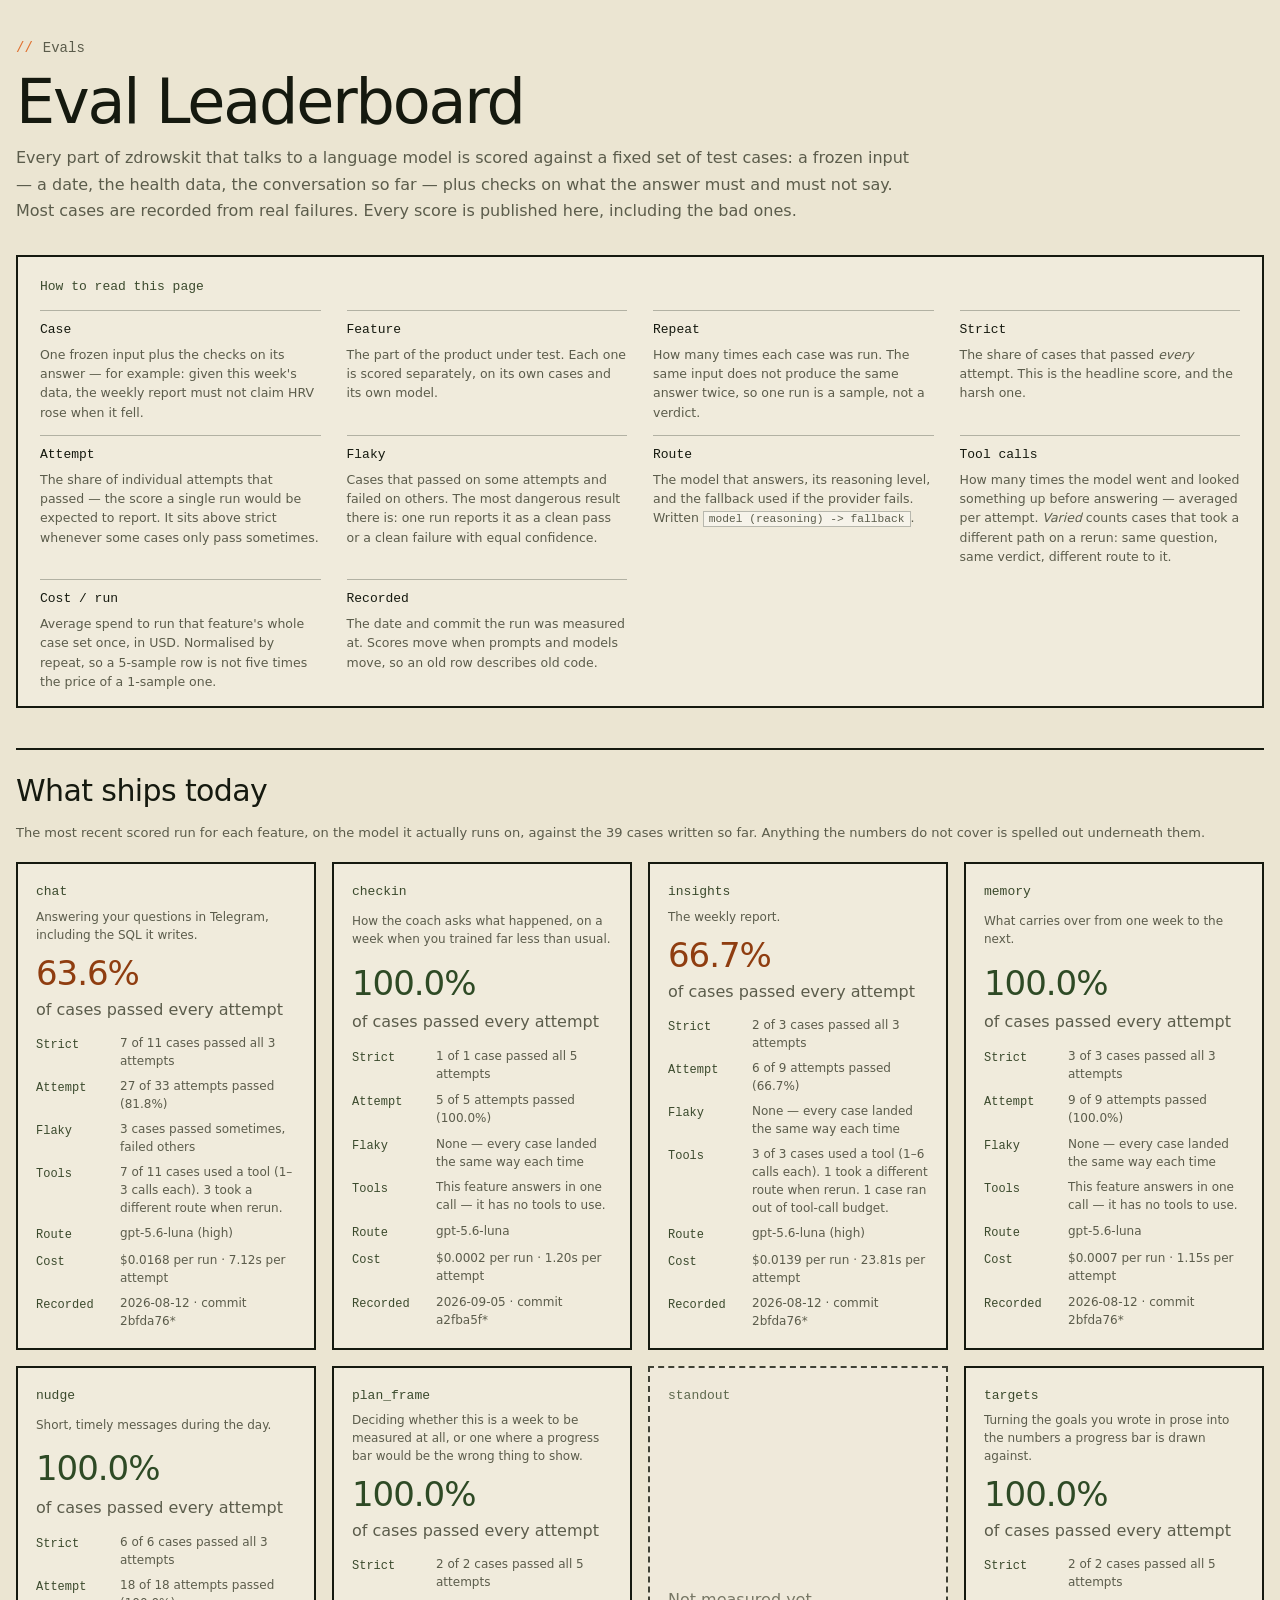
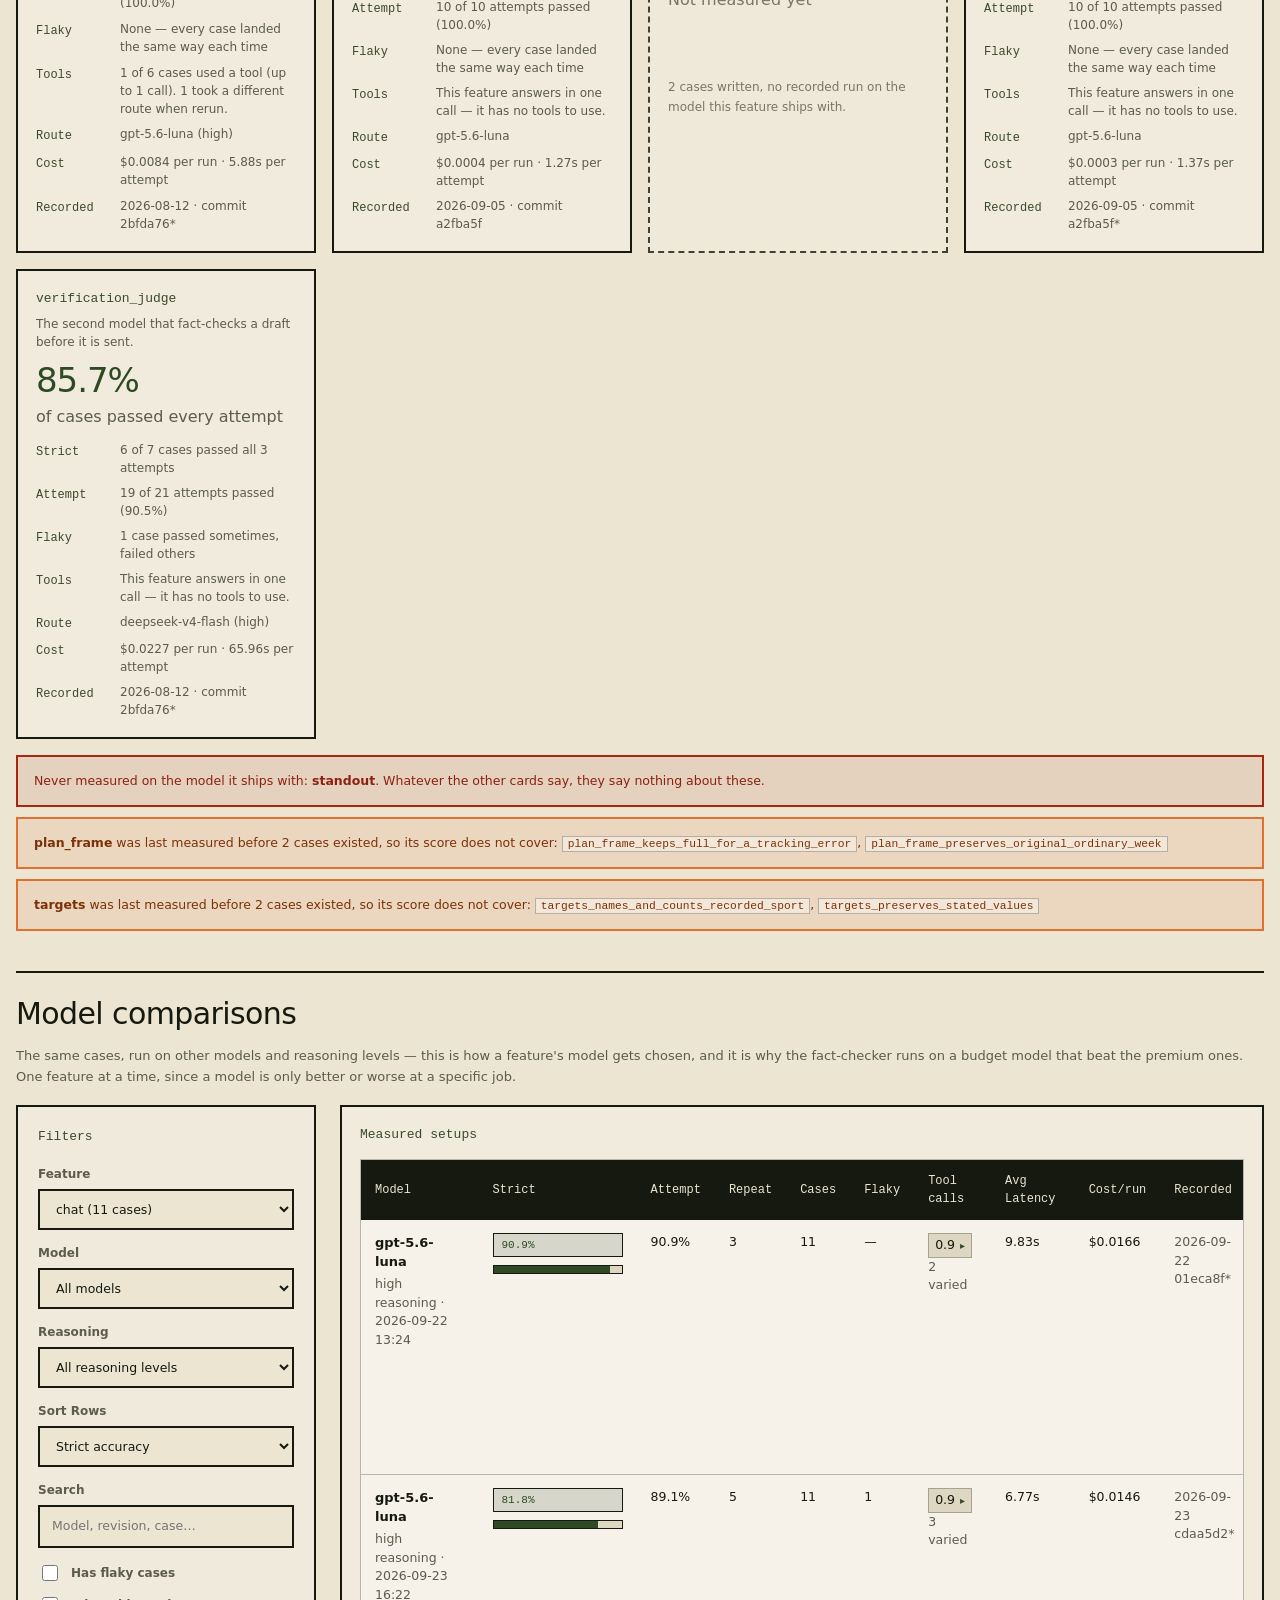
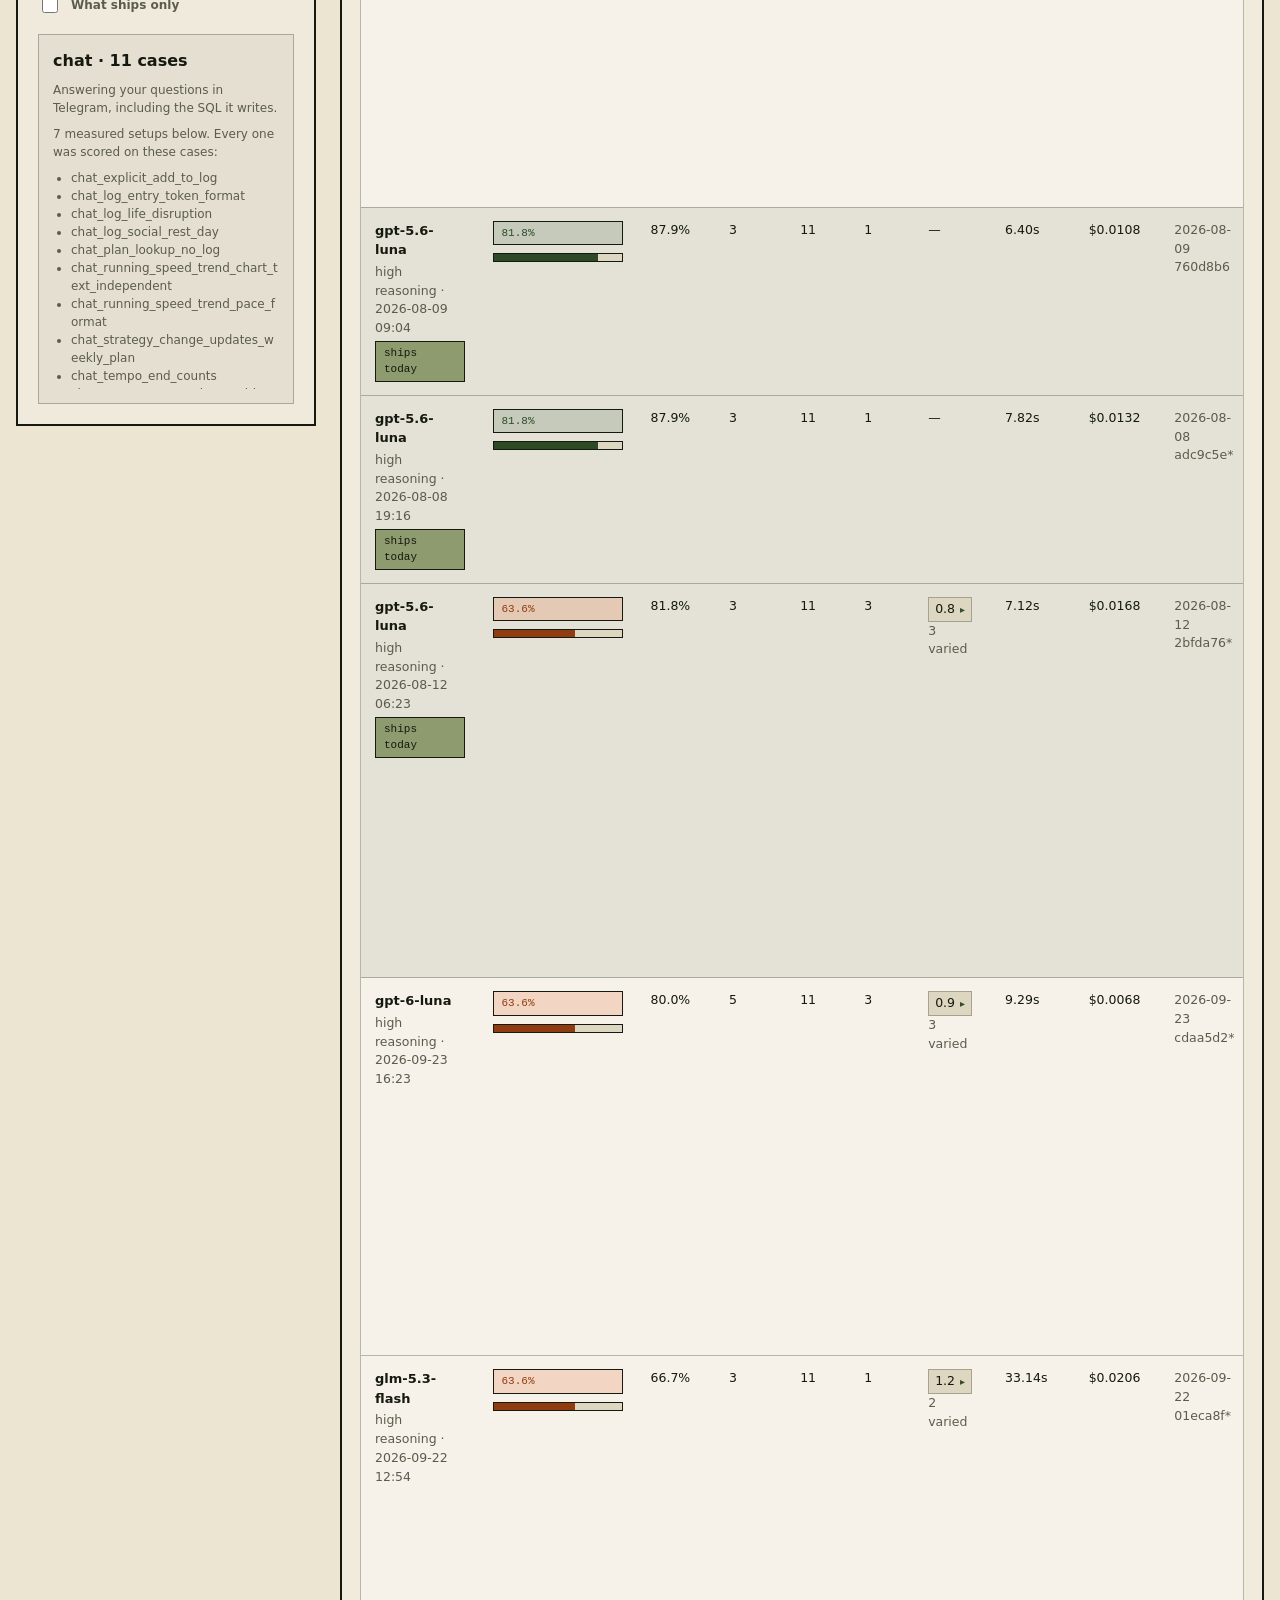
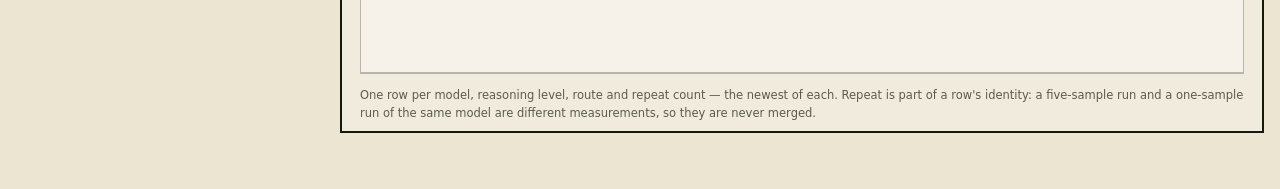
==== commit ddd19074: "Give GPT-6 the reasoning rules GPT-5 already had The OpenAI reasoning rules keyed on the substring "" ====
--- a/evals/leaderboard.html
+++ b/evals/leaderboard.html
@@ -522,7 +522,7 @@
   </section>
     <div id="app"></div>
   </main>
-  <script id="leaderboard-data" type="application/json">{"features": [{"blurb": "Answering your questions in Telegram, including the SQL it writes.", "case_ids": ["chat_explicit_add_to_log", "chat_log_entry_token_format", "chat_log_life_disruption", "chat_log_social_rest_day", "chat_plan_lookup_no_log", "chat_running_speed_trend_chart_text_independent", "chat_running_speed_trend_pace_format", "chat_strategy_change_updates_weekly_plan", "chat_tempo_end_counts", "chat_tempo_progressive_positive", "chat_tempo_short_warmup_negative"], "feature": "chat", "rows": [{"accuracy": 90.9090909090909, "attempts": 33, "avg_latency_s": 9.826554236178653, "avg_tool_calls": 0.9393939393939394, "capped_case_count": 0, "case_count": 11, "case_ids": ["chat_explicit_add_to_log", "chat_log_entry_token_format", "chat_log_life_disruption", "chat_log_social_rest_day", "chat_plan_lookup_no_log", "chat_running_speed_trend_chart_text_independent", "chat_running_speed_trend_pace_format", "chat_strategy_change_updates_weekly_plan", "chat_tempo_end_counts", "chat_tempo_progressive_positive", "chat_tempo_short_warmup_negative"], "case_rows": [{"case_id": "chat_explicit_add_to_log", "errored": 0, "failure_names": [], "flaky": false, "hit_iteration_cap": false, "outcome": "pass", "pass_rate": 1.0, "passes": 3, "path_varied": false, "rate_label": "3/3", "runs": 3, "scored": 3, "tool_calls_avg": 1.0, "tool_calls_max": 1, "tool_calls_min": 1, "tool_path_counts": [{"count": 3, "path": ["update_context"]}], "tool_paths": [["update_context"]]}, {"case_id": "chat_log_entry_token_format", "errored": 0, "failure_names": [], "flaky": false, "hit_iteration_cap": false, "outcome": "pass", "pass_rate": 1.0, "passes": 3, "path_varied": false, "rate_label": "3/3", "runs": 3, "scored": 3, "tool_calls_avg": 1.0, "tool_calls_max": 1, "tool_calls_min": 1, "tool_path_counts": [{"count": 3, "path": ["update_context"]}], "tool_paths": [["update_context"]]}, {"case_id": "chat_log_life_disruption", "errored": 0, "failure_names": [], "flaky": false, "hit_iteration_cap": false, "outcome": "pass", "pass_rate": 1.0, "passes": 3, "path_varied": false, "rate_label": "3/3", "runs": 3, "scored": 3, "tool_calls_avg": 1.0, "tool_calls_max": 1, "tool_calls_min": 1, "tool_path_counts": [{"count": 3, "path": ["update_context"]}], "tool_paths": [["update_context"]]}, {"case_id": "chat_log_social_rest_day", "errored": 0, "failure_names": [], "flaky": false, "hit_iteration_cap": false, "outcome": "pass", "pass_rate": 1.0, "passes": 3, "path_varied": false, "rate_label": "3/3", "runs": 3, "scored": 3, "tool_calls_avg": 1.0, "tool_calls_max": 1, "tool_calls_min": 1, "tool_path_counts": [{"count": 3, "path": ["update_context"]}], "tool_paths": [["update_context"]]}, {"case_id": "chat_plan_lookup_no_log", "errored": 0, "failure_names": [], "flaky": false, "hit_iteration_cap": false, "outcome": "pass", "pass_rate": 1.0, "passes": 3, "path_varied": false, "rate_label": "3/3", "runs": 3, "scored": 3, "tool_calls_avg": 0.0, "tool_calls_max": 0, "tool_calls_min": 0, "tool_path_counts": [{"count": 3, "path": []}], "tool_paths": [[]]}, {"case_id": "chat_running_speed_trend_chart_text_independent", "errored": 0, "failure_names": [], "flaky": false, "hit_iteration_cap": false, "outcome": "pass", "pass_rate": 1.0, "passes": 3, "path_varied": true, "rate_label": "3/3", "runs": 3, "scored": 3, "tool_calls_avg": 3.0, "tool_calls_max": 4, "tool_calls_min": 2, "tool_path_counts": [{"count": 1, "path": ["run_sql", "run_sql"]}, {"count": 1, "path": ["run_sql", "run_sql", "run_sql"]}, {"count": 1, "path": ["run_sql", "run_sql", "run_sql", "run_sql"]}], "tool_paths": [["run_sql", "run_sql"], ["run_sql", "run_sql", "run_sql"], ["run_sql", "run_sql", "run_sql", "run_sql"]]}, {"case_id": "chat_running_speed_trend_pace_format", "errored": 0, "failure_names": [], "flaky": false, "hit_iteration_cap": false, "outcome": "pass", "pass_rate": 1.0, "passes": 3, "path_varied": true, "rate_label": "3/3", "runs": 3, "scored": 3, "tool_calls_avg": 2.3333333333333335, "tool_calls_max": 3, "tool_calls_min": 2, "tool_path_counts": [{"count": 2, "path": ["run_sql", "run_sql"]}, {"count": 1, "path": ["run_sql", "run_sql", "run_sql"]}], "tool_paths": [["run_sql", "run_sql"], ["run_sql", "run_sql", "run_sql"]]}, {"case_id": "chat_strategy_change_updates_weekly_plan", "errored": 0, "failure_names": [], "flaky": false, "hit_iteration_cap": false, "outcome": "pass", "pass_rate": 1.0, "passes": 3, "path_varied": false, "rate_label": "3/3", "runs": 3, "scored": 3, "tool_calls_avg": 1.0, "tool_calls_max": 1, "tool_calls_min": 1, "tool_path_counts": [{"count": 3, "path": ["update_context"]}], "tool_paths": [["update_context"]]}, {"case_id": "chat_tempo_end_counts", "errored": 0, "failure_names": [], "flaky": false, "hit_iteration_cap": false, "outcome": "pass", "pass_rate": 1.0, "passes": 3, "path_varied": false, "rate_label": "3/3", "runs": 3, "scored": 3, "tool_calls_avg": 0.0, "tool_calls_max": 0, "tool_calls_min": 0, "tool_path_counts": [{"count": 3, "path": []}], "tool_paths": [[]]}, {"case_id": "chat_tempo_progressive_positive", "errored": 0, "failure_names": [], "flaky": false, "hit_iteration_cap": false, "outcome": "pass", "pass_rate": 1.0, "passes": 3, "path_varied": false, "rate_label": "3/3", "runs": 3, "scored": 3, "tool_calls_avg": 0.0, "tool_calls_max": 0, "tool_calls_min": 0, "tool_path_counts": [{"count": 3, "path": []}], "tool_paths": [[]]}, {"case_id": "chat_tempo_short_warmup_negative", "errored": 0, "failure_names": ["treats_shortened_session_as_not_meeting_the_prescription"], "flaky": false, "hit_iteration_cap": false, "outcome": "fail", "pass_rate": 0.0, "passes": 0, "path_varied": false, "rate_label": "0/3", "runs": 3, "scored": 3, "tool_calls_avg": 0.0, "tool_calls_max": 0, "tool_calls_min": 0, "tool_path_counts": [{"count": 3, "path": []}], "tool_paths": [[]]}], "cost_per_repeat": 0.016566696666666665, "created_at": "2026-09-22T13:24:41Z", "dirty": true, "errored": 0, "errored_case_ids": [], "failed": 3, "failed_case_ids": ["chat_tempo_short_warmup_negative"], "fallback_case_ids": [], "feature": "chat", "flaky_case_ids": [], "flaky_count": 0, "git_sha": "01eca8ff961f3f5ea11395b6522b3a6cbab11a2e", "git_sha_short": "01eca8f", "is_production": false, "model_display": "gpt-5.6-luna", "passed": 30, "reasoning_effort": "high", "recorded_on": "2026-09-22", "repeat": 3, "requested_model": "openai/gpt-5.6-luna", "revision_label": "01eca8f*", "route_set_id": "895ac021d5f263181fb93a6d3d6268dde1a412b1c8b274e06d442e4f083a9615", "routes": ["gpt-5.6-luna (high)"], "run_id": "0cf943cb25c7448498d5925b6caf6c90", "scored_attempts": 33, "scored_case_count": 11, "stable_fail_count": 1, "stable_pass_count": 10, "strict_accuracy": 90.9090909090909, "tool_calls_max": 4, "tool_calls_min": 1, "tool_using_case_count": 7, "total_cost": 0.049700089999999995, "varied_path_count": 2}, {"accuracy": 87.87878787878788, "attempts": 33, "avg_latency_s": 6.40492247236949, "avg_tool_calls": null, "capped_case_count": 0, "case_count": 11, "case_ids": ["chat_explicit_add_to_log", "chat_log_entry_token_format", "chat_log_life_disruption", "chat_log_social_rest_day", "chat_plan_lookup_no_log", "chat_running_speed_trend_chart_text_independent", "chat_running_speed_trend_pace_format", "chat_strategy_change_updates_weekly_plan", "chat_tempo_end_counts", "chat_tempo_progressive_positive", "chat_tempo_short_warmup_negative"], "case_rows": [{"case_id": "chat_explicit_add_to_log", "errored": 0, "failure_names": [], "flaky": false, "hit_iteration_cap": false, "outcome": "pass", "pass_rate": 1.0, "passes": 3, "path_varied": false, "rate_label": "3/3", "runs": 3, "scored": 3, "tool_calls_avg": null, "tool_calls_max": null, "tool_calls_min": null, "tool_path_counts": [], "tool_paths": []}, {"case_id": "chat_log_entry_token_format", "errored": 0, "failure_names": [], "flaky": false, "hit_iteration_cap": false, "outcome": "pass", "pass_rate": 1.0, "passes": 3, "path_varied": false, "rate_label": "3/3", "runs": 3, "scored": 3, "tool_calls_avg": null, "tool_calls_max": null, "tool_calls_min": null, "tool_path_counts": [], "tool_paths": []}, {"case_id": "chat_log_life_disruption", "errored": 0, "failure_names": [], "flaky": false, "hit_iteration_cap": false, "outcome": "pass", "pass_rate": 1.0, "passes": 3, "path_varied": false, "rate_label": "3/3", "runs": 3, "scored": 3, "tool_calls_avg": null, "tool_calls_max": null, "tool_calls_min": null, "tool_path_counts": [], "tool_paths": []}, {"case_id": "chat_log_social_rest_day", "errored": 0, "failure_names": [], "flaky": false, "hit_iteration_cap": false, "outcome": "pass", "pass_rate": 1.0, "passes": 3, "path_varied": false, "rate_label": "3/3", "runs": 3, "scored": 3, "tool_calls_avg": null, "tool_calls_max": null, "tool_calls_min": null, "tool_path_counts": [], "tool_paths": []}, {"case_id": "chat_plan_lookup_no_log", "errored": 0, "failure_names": [], "flaky": false, "hit_iteration_cap": false, "outcome": "pass", "pass_rate": 1.0, "passes": 3, "path_varied": false, "rate_label": "3/3", "runs": 3, "scored": 3, "tool_calls_avg": null, "tool_calls_max": null, "tool_calls_min": null, "tool_path_counts": [], "tool_paths": []}, {"case_id": "chat_running_speed_trend_chart_text_independent", "errored": 0, "failure_names": [], "flaky": false, "hit_iteration_cap": false, "outcome": "pass", "pass_rate": 1.0, "passes": 3, "path_varied": false, "rate_label": "3/3", "runs": 3, "scored": 3, "tool_calls_avg": null, "tool_calls_max": null, "tool_calls_min": null, "tool_path_counts": [], "tool_paths": []}, {"case_id": "chat_running_speed_trend_pace_format", "errored": 0, "failure_names": [], "flaky": false, "hit_iteration_cap": false, "outcome": "pass", "pass_rate": 1.0, "passes": 3, "path_varied": false, "rate_label": "3/3", "runs": 3, "scored": 3, "tool_calls_avg": null, "tool_calls_max": null, "tool_calls_min": null, "tool_path_counts": [], "tool_paths": []}, {"case_id": "chat_strategy_change_updates_weekly_plan", "errored": 0, "failure_names": ["weekly_plan_mentions_four_runs"], "flaky": true, "hit_iteration_cap": false, "outcome": "flaky", "pass_rate": 0.6666666666666666, "passes": 2, "path_varied": false, "rate_label": "2/3", "runs": 3, "scored": 3, "tool_calls_avg": null, "tool_calls_max": null, "tool_calls_min": null, "tool_path_counts": [], "tool_paths": []}, {"case_id": "chat_tempo_end_counts", "errored": 0, "failure_names": [], "flaky": false, "hit_iteration_cap": false, "outcome": "pass", "pass_rate": 1.0, "passes": 3, "path_varied": false, "rate_label": "3/3", "runs": 3, "scored": 3, "tool_calls_avg": null, "tool_calls_max": null, "tool_calls_min": null, "tool_path_counts": [], "tool_paths": []}, {"case_id": "chat_tempo_progressive_positive", "errored": 0, "failure_names": [], "flaky": false, "hit_iteration_cap": false, "outcome": "pass", "pass_rate": 1.0, "passes": 3, "path_varied": false, "rate_label": "3/3", "runs": 3, "scored": 3, "tool_calls_avg": null, "tool_calls_max": null, "tool_calls_min": null, "tool_path_counts": [], "tool_paths": []}, {"case_id": "chat_tempo_short_warmup_negative", "errored": 0, "failure_names": ["treats_shortened_session_as_not_meeting_the_prescription"], "flaky": false, "hit_iteration_cap": false, "outcome": "fail", "pass_rate": 0.0, "passes": 0, "path_varied": false, "rate_label": "0/3", "runs": 3, "scored": 3, "tool_calls_avg": null, "tool_calls_max": null, "tool_calls_min": null, "tool_path_counts": [], "tool_paths": []}], "cost_per_repeat": 0.010819959733333334, "created_at": "2026-08-09T09:04:34Z", "dirty": false, "errored": 0, "errored_case_ids": [], "failed": 4, "failed_case_ids": ["chat_tempo_short_warmup_negative"], "fallback_case_ids": ["chat_running_speed_trend_chart_text_independent"], "feature": "chat", "flaky_case_ids": ["chat_strategy_change_updates_weekly_plan"], "flaky_count": 1, "git_sha": "760d8b60c92d4c3522f36b19a7ad41f255c7e413", "git_sha_short": "760d8b6", "is_production": true, "model_display": "gpt-5.6-luna", "passed": 29, "reasoning_effort": "high", "recorded_on": "2026-08-09", "repeat": 3, "requested_model": null, "revision_label": "760d8b6", "route_set_id": "f6b8072161e5abacb1d880161365fbf5484a9f16a3e3930686dec230a0c7a376", "routes": ["gpt-5.6-luna (high)"], "run_id": "625a479d2b4f41cea38ad2064531aa3d", "scored_attempts": 33, "scored_case_count": 11, "stable_fail_count": 1, "stable_pass_count": 9, "strict_accuracy": 81.81818181818183, "tool_calls_max": null, "tool_calls_min": null, "tool_using_case_count": 0, "total_cost": 0.0324598792, "varied_path_count": 0}, {"accuracy": 87.87878787878788, "attempts": 33, "avg_latency_s": 7.82364127034265, "avg_tool_calls": null, "capped_case_count": 0, "case_count": 11, "case_ids": ["chat_explicit_add_to_log", "chat_log_entry_token_format", "chat_log_life_disruption", "chat_log_social_rest_day", "chat_plan_lookup_no_log", "chat_running_speed_trend_chart_text_independent", "chat_running_speed_trend_pace_format", "chat_strategy_change_updates_weekly_plan", "chat_tempo_end_counts", "chat_tempo_progressive_positive", "chat_tempo_short_warmup_negative"], "case_rows": [{"case_id": "chat_explicit_add_to_log", "errored": 0, "failure_names": [], "flaky": false, "hit_iteration_cap": false, "outcome": "pass", "pass_rate": 1.0, "passes": 3, "path_varied": false, "rate_label": "3/3", "runs": 3, "scored": 3, "tool_calls_avg": null, "tool_calls_max": null, "tool_calls_min": null, "tool_path_counts": [], "tool_paths": []}, {"case_id": "chat_log_entry_token_format", "errored": 0, "failure_names": [], "flaky": false, "hit_iteration_cap": false, "outcome": "pass", "pass_rate": 1.0, "passes": 3, "path_varied": false, "rate_label": "3/3", "runs": 3, "scored": 3, "tool_calls_avg": null, "tool_calls_max": null, "tool_calls_min": null, "tool_path_counts": [], "tool_paths": []}, {"case_id": "chat_log_life_disruption", "errored": 0, "failure_names": [], "flaky": false, "hit_iteration_cap": false, "outcome": "pass", "pass_rate": 1.0, "passes": 3, "path_varied": false, "rate_label": "3/3", "runs": 3, "scored": 3, "tool_calls_avg": null, "tool_calls_max": null, "tool_calls_min": null, "tool_path_counts": [], "tool_paths": []}, {"case_id": "chat_log_social_rest_day", "errored": 0, "failure_names": [], "flaky": false, "hit_iteration_cap": false, "outcome": "pass", "pass_rate": 1.0, "passes": 3, "path_varied": false, "rate_label": "3/3", "runs": 3, "scored": 3, "tool_calls_avg": null, "tool_calls_max": null, "tool_calls_min": null, "tool_path_counts": [], "tool_paths": []}, {"case_id": "chat_plan_lookup_no_log", "errored": 0, "failure_names": [], "flaky": false, "hit_iteration_cap": false, "outcome": "pass", "pass_rate": 1.0, "passes": 3, "path_varied": false, "rate_label": "3/3", "runs": 3, "scored": 3, "tool_calls_avg": null, "tool_calls_max": null, "tool_calls_min": null, "tool_path_counts": [], "tool_paths": []}, {"case_id": "chat_running_speed_trend_chart_text_independent", "errored": 0, "failure_names": ["includes_chart_block"], "flaky": true, "hit_iteration_cap": false, "outcome": "flaky", "pass_rate": 0.6666666666666666, "passes": 2, "path_varied": false, "rate_label": "2/3", "runs": 3, "scored": 3, "tool_calls_avg": null, "tool_calls_max": null, "tool_calls_min": null, "tool_path_counts": [], "tool_paths": []}, {"case_id": "chat_running_speed_trend_pace_format", "errored": 0, "failure_names": [], "flaky": false, "hit_iteration_cap": false, "outcome": "pass", "pass_rate": 1.0, "passes": 3, "path_varied": false, "rate_label": "3/3", "runs": 3, "scored": 3, "tool_calls_avg": null, "tool_calls_max": null, "tool_calls_min": null, "tool_path_counts": [], "tool_paths": []}, {"case_id": "chat_strategy_change_updates_weekly_plan", "errored": 0, "failure_names": [], "flaky": false, "hit_iteration_cap": false, "outcome": "pass", "pass_rate": 1.0, "passes": 3, "path_varied": false, "rate_label": "3/3", "runs": 3, "scored": 3, "tool_calls_avg": null, "tool_calls_max": null, "tool_calls_min": null, "tool_path_counts": [], "tool_paths": []}, {"case_id": "chat_tempo_end_counts", "errored": 0, "failure_names": [], "flaky": false, "hit_iteration_cap": false, "outcome": "pass", "pass_rate": 1.0, "passes": 3, "path_varied": false, "rate_label": "3/3", "runs": 3, "scored": 3, "tool_calls_avg": null, "tool_calls_max": null, "tool_calls_min": null, "tool_path_counts": [], "tool_paths": []}, {"case_id": "chat_tempo_progressive_positive", "errored": 0, "failure_names": [], "flaky": false, "hit_iteration_cap": false, "outcome": "pass", "pass_rate": 1.0, "passes": 3, "path_varied": false, "rate_label": "3/3", "runs": 3, "scored": 3, "tool_calls_avg": null, "tool_calls_max": null, "tool_calls_min": null, "tool_path_counts": [], "tool_paths": []}, {"case_id": "chat_tempo_short_warmup_negative", "errored": 0, "failure_names": ["treats_shortened_session_as_not_meeting_the_prescription"], "flaky": false, "hit_iteration_cap": false, "outcome": "fail", "pass_rate": 0.0, "passes": 0, "path_varied": false, "rate_label": "0/3", "runs": 3, "scored": 3, "tool_calls_avg": null, "tool_calls_max": null, "tool_calls_min": null, "tool_path_counts": [], "tool_paths": []}], "cost_per_repeat": 0.013165328333333332, "created_at": "2026-08-08T19:16:40Z", "dirty": true, "errored": 0, "errored_case_ids": [], "failed": 4, "failed_case_ids": ["chat_tempo_short_warmup_negative"], "fallback_case_ids": [], "feature": "chat", "flaky_case_ids": ["chat_running_speed_trend_chart_text_independent"], "flaky_count": 1, "git_sha": "adc9c5e76349229dd921b6e26341cf9965dd0469", "git_sha_short": "adc9c5e", "is_production": true, "model_display": "gpt-5.6-luna", "passed": 29, "reasoning_effort": "high", "recorded_on": "2026-08-08", "repeat": 3, "requested_model": null, "revision_label": "adc9c5e*", "route_set_id": "0b5699635bd2344a971583b9baf5f3a2993a21a5618663d12771b886c0581973", "routes": ["gpt-5.6-luna (high)"], "run_id": "33511df4867b47faa15a0ef7e9d921a5", "scored_attempts": 33, "scored_case_count": 11, "stable_fail_count": 1, "stable_pass_count": 9, "strict_accuracy": 81.81818181818183, "tool_calls_max": null, "tool_calls_min": null, "tool_using_case_count": 0, "total_cost": 0.039495985, "varied_path_count": 0}, {"accuracy": 81.81818181818183, "attempts": 33, "avg_latency_s": 7.117292018790701, "avg_tool_calls": 0.8484848484848485, "capped_case_count": 0, "case_count": 11, "case_ids": ["chat_explicit_add_to_log", "chat_log_entry_token_format", "chat_log_life_disruption", "chat_log_social_rest_day", "chat_plan_lookup_no_log", "chat_running_speed_trend_chart_text_independent", "chat_running_speed_trend_pace_format", "chat_strategy_change_updates_weekly_plan", "chat_tempo_end_counts", "chat_tempo_progressive_positive", "chat_tempo_short_warmup_negative"], "case_rows": [{"case_id": "chat_explicit_add_to_log", "errored": 0, "failure_names": [], "flaky": false, "hit_iteration_cap": false, "outcome": "pass", "pass_rate": 1.0, "passes": 3, "path_varied": false, "rate_label": "3/3", "runs": 3, "scored": 3, "tool_calls_avg": 1.0, "tool_calls_max": 1, "tool_calls_min": 1, "tool_path_counts": [{"count": 3, "path": ["update_context"]}], "tool_paths": [["update_context"]]}, {"case_id": "chat_log_entry_token_format", "errored": 0, "failure_names": ["entry_stands_alone_without_the_conversation"], "flaky": true, "hit_iteration_cap": false, "outcome": "flaky", "pass_rate": 0.6666666666666666, "passes": 2, "path_varied": false, "rate_label": "2/3", "runs": 3, "scored": 3, "tool_calls_avg": 1.0, "tool_calls_max": 1, "tool_calls_min": 1, "tool_path_counts": [{"count": 3, "path": ["update_context"]}], "tool_paths": [["update_context"]]}, {"case_id": "chat_log_life_disruption", "errored": 0, "failure_names": [], "flaky": false, "hit_iteration_cap": false, "outcome": "pass", "pass_rate": 1.0, "passes": 3, "path_varied": false, "rate_label": "3/3", "runs": 3, "scored": 3, "tool_calls_avg": 1.0, "tool_calls_max": 1, "tool_calls_min": 1, "tool_path_counts": [{"count": 3, "path": ["update_context"]}], "tool_paths": [["update_context"]]}, {"case_id": "chat_log_social_rest_day", "errored": 0, "failure_names": [], "flaky": false, "hit_iteration_cap": false, "outcome": "pass", "pass_rate": 1.0, "passes": 3, "path_varied": false, "rate_label": "3/3", "runs": 3, "scored": 3, "tool_calls_avg": 1.0, "tool_calls_max": 1, "tool_calls_min": 1, "tool_path_counts": [{"count": 3, "path": ["update_context"]}], "tool_paths": [["update_context"]]}, {"case_id": "chat_plan_lookup_no_log", "errored": 0, "failure_names": [], "flaky": false, "hit_iteration_cap": false, "outcome": "pass", "pass_rate": 1.0, "passes": 3, "path_varied": false, "rate_label": "3/3", "runs": 3, "scored": 3, "tool_calls_avg": 0.0, "tool_calls_max": 0, "tool_calls_min": 0, "tool_path_counts": [{"count": 3, "path": []}], "tool_paths": [[]]}, {"case_id": "chat_running_speed_trend_chart_text_independent", "errored": 0, "failure_names": ["includes_chart_block"], "flaky": true, "hit_iteration_cap": false, "outcome": "flaky", "pass_rate": 0.6666666666666666, "passes": 2, "path_varied": true, "rate_label": "2/3", "runs": 3, "scored": 3, "tool_calls_avg": 2.3333333333333335, "tool_calls_max": 3, "tool_calls_min": 2, "tool_path_counts": [{"count": 2, "path": ["run_sql", "run_sql"]}, {"count": 1, "path": ["run_sql", "run_sql", "run_sql"]}], "tool_paths": [["run_sql", "run_sql"], ["run_sql", "run_sql", "run_sql"]]}, {"case_id": "chat_running_speed_trend_pace_format", "errored": 0, "failure_names": [], "flaky": false, "hit_iteration_cap": false, "outcome": "pass", "pass_rate": 1.0, "passes": 3, "path_varied": true, "rate_label": "3/3", "runs": 3, "scored": 3, "tool_calls_avg": 1.6666666666666667, "tool_calls_max": 2, "tool_calls_min": 1, "tool_path_counts": [{"count": 2, "path": ["run_sql", "run_sql"]}, {"count": 1, "path": ["run_sql"]}], "tool_paths": [["run_sql"], ["run_sql", "run_sql"]]}, {"case_id": "chat_strategy_change_updates_weekly_plan", "errored": 0, "failure_names": ["weekly_plan_mentions_four_runs"], "flaky": true, "hit_iteration_cap": false, "outcome": "flaky", "pass_rate": 0.6666666666666666, "passes": 2, "path_varied": true, "rate_label": "2/3", "runs": 3, "scored": 3, "tool_calls_avg": 1.3333333333333333, "tool_calls_max": 2, "tool_calls_min": 1, "tool_path_counts": [{"count": 2, "path": ["update_context"]}, {"count": 1, "path": ["update_context", "update_context"]}], "tool_paths": [["update_context"], ["update_context", "update_context"]]}, {"case_id": "chat_tempo_end_counts", "errored": 0, "failure_names": [], "flaky": false, "hit_iteration_cap": false, "outcome": "pass", "pass_rate": 1.0, "passes": 3, "path_varied": false, "rate_label": "3/3", "runs": 3, "scored": 3, "tool_calls_avg": 0.0, "tool_calls_max": 0, "tool_calls_min": 0, "tool_path_counts": [{"count": 3, "path": []}], "tool_paths": [[]]}, {"case_id": "chat_tempo_progressive_positive", "errored": 0, "failure_names": [], "flaky": false, "hit_iteration_cap": false, "outcome": "pass", "pass_rate": 1.0, "passes": 3, "path_varied": false, "rate_label": "3/3", "runs": 3, "scored": 3, "tool_calls_avg": 0.0, "tool_calls_max": 0, "tool_calls_min": 0, "tool_path_counts": [{"count": 3, "path": []}], "tool_paths": [[]]}, {"case_id": "chat_tempo_short_warmup_negative", "errored": 0, "failure_names": ["treats_shortened_session_as_not_meeting_the_prescription"], "flaky": false, "hit_iteration_cap": false, "outcome": "fail", "pass_rate": 0.0, "passes": 0, "path_varied": false, "rate_label": "0/3", "runs": 3, "scored": 3, "tool_calls_avg": 0.0, "tool_calls_max": 0, "tool_calls_min": 0, "tool_path_counts": [{"count": 3, "path": []}], "tool_paths": [[]]}], "cost_per_repeat": 0.016806296666666665, "created_at": "2026-08-12T06:23:01Z", "dirty": true, "errored": 0, "errored_case_ids": [], "failed": 6, "failed_case_ids": ["chat_tempo_short_warmup_negative"], "fallback_case_ids": [], "feature": "chat", "flaky_case_ids": ["chat_log_entry_token_format", "chat_running_speed_trend_chart_text_independent", "chat_strategy_change_updates_weekly_plan"], "flaky_count": 3, "git_sha": "2bfda76c35ce906174d772b5bb24678ebeca007c", "git_sha_short": "2bfda76", "is_production": true, "model_display": "gpt-5.6-luna", "passed": 27, "reasoning_effort": "high", "recorded_on": "2026-08-12", "repeat": 3, "requested_model": null, "revision_label": "2bfda76*", "route_set_id": "a3e705f3e480a901749cd64159fa3cd3080c79c343fc5136c2c775767144c839", "routes": ["gpt-5.6-luna (high)"], "run_id": "ee964e772aa04716945652cc848a598d", "scored_attempts": 33, "scored_case_count": 11, "stable_fail_count": 1, "stable_pass_count": 7, "strict_accuracy": 63.63636363636363, "tool_calls_max": 3, "tool_calls_min": 1, "tool_using_case_count": 7, "total_cost": 0.050418889999999994, "varied_path_count": 3}, {"accuracy": 66.66666666666666, "attempts": 33, "avg_latency_s": 33.13597792418053, "avg_tool_calls": 1.2424242424242424, "capped_case_count": 0, "case_count": 11, "case_ids": ["chat_explicit_add_to_log", "chat_log_entry_token_format", "chat_log_life_disruption", "chat_log_social_rest_day", "chat_plan_lookup_no_log", "chat_running_speed_trend_chart_text_independent", "chat_running_speed_trend_pace_format", "chat_strategy_change_updates_weekly_plan", "chat_tempo_end_counts", "chat_tempo_progressive_positive", "chat_tempo_short_warmup_negative"], "case_rows": [{"case_id": "chat_explicit_add_to_log", "errored": 0, "failure_names": [], "flaky": false, "hit_iteration_cap": false, "outcome": "pass", "pass_rate": 1.0, "passes": 3, "path_varied": false, "rate_label": "3/3", "runs": 3, "scored": 3, "tool_calls_avg": 1.0, "tool_calls_max": 1, "tool_calls_min": 1, "tool_path_counts": [{"count": 3, "path": ["update_context"]}], "tool_paths": [["update_context"]]}, {"case_id": "chat_log_entry_token_format", "errored": 0, "failure_names": [], "flaky": false, "hit_iteration_cap": false, "outcome": "pass", "pass_rate": 1.0, "passes": 3, "path_varied": false, "rate_label": "3/3", "runs": 3, "scored": 3, "tool_calls_avg": 1.0, "tool_calls_max": 1, "tool_calls_min": 1, "tool_path_counts": [{"count": 3, "path": ["update_context"]}], "tool_paths": [["update_context"]]}, {"case_id": "chat_log_life_disruption", "errored": 0, "failure_names": [], "flaky": false, "hit_iteration_cap": false, "outcome": "pass", "pass_rate": 1.0, "passes": 3, "path_varied": false, "rate_label": "3/3", "runs": 3, "scored": 3, "tool_calls_avg": 1.0, "tool_calls_max": 1, "tool_calls_min": 1, "tool_path_counts": [{"count": 3, "path": ["update_context"]}], "tool_paths": [["update_context"]]}, {"case_id": "chat_log_social_rest_day", "errored": 0, "failure_names": [], "flaky": false, "hit_iteration_cap": false, "outcome": "pass", "pass_rate": 1.0, "passes": 3, "path_varied": false, "rate_label": "3/3", "runs": 3, "scored": 3, "tool_calls_avg": 1.0, "tool_calls_max": 1, "tool_calls_min": 1, "tool_path_counts": [{"count": 3, "path": ["update_context"]}], "tool_paths": [["update_context"]]}, {"case_id": "chat_plan_lookup_no_log", "errored": 0, "failure_names": [], "flaky": false, "hit_iteration_cap": false, "outcome": "pass", "pass_rate": 1.0, "passes": 3, "path_varied": false, "rate_label": "3/3", "runs": 3, "scored": 3, "tool_calls_avg": 0.0, "tool_calls_max": 0, "tool_calls_min": 0, "tool_path_counts": [{"count": 3, "path": []}], "tool_paths": [[]]}, {"case_id": "chat_running_speed_trend_chart_text_independent", "errored": 0, "failure_names": ["includes_chart_block"], "flaky": false, "hit_iteration_cap": false, "outcome": "fail", "pass_rate": 0.0, "passes": 0, "path_varied": true, "rate_label": "0/3", "runs": 3, "scored": 3, "tool_calls_avg": 3.6666666666666665, "tool_calls_max": 4, "tool_calls_min": 3, "tool_path_counts": [{"count": 2, "path": ["run_sql", "run_sql", "run_sql", "run_sql"]}, {"count": 1, "path": ["run_sql", "run_sql", "run_sql"]}], "tool_paths": [["run_sql", "run_sql", "run_sql"], ["run_sql", "run_sql", "run_sql", "run_sql"]]}, {"case_id": "chat_running_speed_trend_pace_format", "errored": 0, "failure_names": [], "flaky": false, "hit_iteration_cap": false, "outcome": "pass", "pass_rate": 1.0, "passes": 3, "path_varied": false, "rate_label": "3/3", "runs": 3, "scored": 3, "tool_calls_avg": 4.0, "tool_calls_max": 4, "tool_calls_min": 4, "tool_path_counts": [{"count": 3, "path": ["run_sql", "run_sql", "run_sql", "run_sql"]}], "tool_paths": [["run_sql", "run_sql", "run_sql", "run_sql"]]}, {"case_id": "chat_strategy_change_updates_weekly_plan", "errored": 0, "failure_names": ["proposes_strategy_update", "updates_weekly_plan_section", "weekly_plan_mentions_four_runs"], "flaky": false, "hit_iteration_cap": false, "outcome": "fail", "pass_rate": 0.0, "passes": 0, "path_varied": true, "rate_label": "0/3", "runs": 3, "scored": 3, "tool_calls_avg": 2.0, "tool_calls_max": 3, "tool_calls_min": 0, "tool_path_counts": [{"count": 2, "path": ["update_context", "update_context", "update_context"]}, {"count": 1, "path": []}], "tool_paths": [[], ["update_context", "update_context", "update_context"]]}, {"case_id": "chat_tempo_end_counts", "errored": 0, "failure_names": [], "flaky": false, "hit_iteration_cap": false, "outcome": "pass", "pass_rate": 1.0, "passes": 3, "path_varied": false, "rate_label": "3/3", "runs": 3, "scored": 3, "tool_calls_avg": 0.0, "tool_calls_max": 0, "tool_calls_min": 0, "tool_path_counts": [{"count": 3, "path": []}], "tool_paths": [[]]}, {"case_id": "chat_tempo_progressive_positive", "errored": 0, "failure_names": ["accepts_valid_tempo_structure", "alternative_is_framed_as_preference", "does_not_invent_warmup_problem"], "flaky": true, "hit_iteration_cap": false, "outcome": "flaky", "pass_rate": 0.3333333333333333, "passes": 1, "path_varied": false, "rate_label": "1/3", "runs": 3, "scored": 3, "tool_calls_avg": 0.0, "tool_calls_max": 0, "tool_calls_min": 0, "tool_path_counts": [{"count": 3, "path": []}], "tool_paths": [[]]}, {"case_id": "chat_tempo_short_warmup_negative", "errored": 0, "failure_names": ["treats_shortened_session_as_not_meeting_the_prescription"], "flaky": false, "hit_iteration_cap": false, "outcome": "fail", "pass_rate": 0.0, "passes": 0, "path_varied": false, "rate_label": "0/3", "runs": 3, "scored": 3, "tool_calls_avg": 0.0, "tool_calls_max": 0, "tool_calls_min": 0, "tool_path_counts": [{"count": 3, "path": []}], "tool_paths": [[]]}], "cost_per_repeat": 0.020584059999999998, "created_at": "2026-09-22T12:54:31Z", "dirty": true, "errored": 0, "errored_case_ids": [], "failed": 11, "failed_case_ids": ["chat_running_speed_trend_chart_text_independent", "chat_strategy_change_updates_weekly_plan", "chat_tempo_short_warmup_negative"], "fallback_case_ids": [], "feature": "chat", "flaky_case_ids": ["chat_tempo_progressive_positive"], "flaky_count": 1, "git_sha": "01eca8ff961f3f5ea11395b6522b3a6cbab11a2e", "git_sha_short": "01eca8f", "is_production": false, "model_display": "glm-5.3-flash", "passed": 22, "reasoning_effort": "high", "recorded_on": "2026-09-22", "repeat": 3, "requested_model": "zai/glm-5.3-flash", "revision_label": "01eca8f*", "route_set_id": "20918386bfeb4b01fd33345062df7c1d0b9a7f17be2b5f3b1b43ba727cad2914", "routes": ["glm-5.3-flash (high)"], "run_id": "b902504458474e50b0f53657dfe0d854", "scored_attempts": 33, "scored_case_count": 11, "stable_fail_count": 3, "stable_pass_count": 7, "strict_accuracy": 63.63636363636363, "tool_calls_max": 4, "tool_calls_min": 0, "tool_using_case_count": 7, "total_cost": 0.06175218, "varied_path_count": 2}], "total_cases": 11}, {"blurb": "How the coach asks what happened, on a week when you trained far less than usual.", "case_ids": ["checkin_asks_without_delivering_a_verdict"], "feature": "checkin", "rows": [{"accuracy": 100.0, "attempts": 5, "avg_latency_s": 1.196979658404598, "avg_tool_calls": null, "capped_case_count": 0, "case_count": 1, "case_ids": ["checkin_asks_without_delivering_a_verdict"], "case_rows": [{"case_id": "checkin_asks_without_delivering_a_verdict", "errored": 0, "failure_names": [], "flaky": false, "hit_iteration_cap": false, "outcome": "pass", "pass_rate": 1.0, "passes": 5, "path_varied": false, "rate_label": "5/5", "runs": 5, "scored": 5, "tool_calls_avg": null, "tool_calls_max": null, "tool_calls_min": null, "tool_path_counts": [], "tool_paths": []}], "cost_per_repeat": 0.00015539999999999998, "created_at": "2026-09-05T15:02:02Z", "dirty": true, "errored": 0, "errored_case_ids": [], "failed": 0, "failed_case_ids": [], "fallback_case_ids": [], "feature": "checkin", "flaky_case_ids": [], "flaky_count": 0, "git_sha": "a2fba5f29d2b6868f8b74cd8185936322d11fd9f", "git_sha_short": "a2fba5f", "is_production": true, "model_display": "gpt-5.6-luna", "passed": 5, "reasoning_effort": null, "recorded_on": "2026-09-05", "repeat": 5, "requested_model": null, "revision_label": "a2fba5f*", "route_set_id": "0d0957244ac7c88fb285447290de06961e725d470cdcf7838238c27683fc7b1c", "routes": ["gpt-5.6-luna"], "run_id": "d6b14c58cb8d4ddb80bd92044620245b", "scored_attempts": 5, "scored_case_count": 1, "stable_fail_count": 0, "stable_pass_count": 1, "strict_accuracy": 100.0, "tool_calls_max": null, "tool_calls_min": null, "tool_using_case_count": 0, "total_cost": 0.0007769999999999999, "varied_path_count": 0}], "total_cases": 1}, {"blurb": "The weekly report.", "case_ids": ["insights_does_not_contradict_the_stated_hrv_trend", "insights_does_not_label_a_post_week_run_with_the_wrong_day", "insights_fits_a_phone_notification_w31"], "feature": "insights", "rows": [{"accuracy": 100.0, "attempts": 9, "avg_latency_s": 22.89937704635991, "avg_tool_calls": null, "capped_case_count": 0, "case_count": 3, "case_ids": ["insights_does_not_contradict_the_stated_hrv_trend", "insights_does_not_label_a_post_week_run_with_the_wrong_day", "insights_fits_a_phone_notification_w31"], "case_rows": [{"case_id": "insights_does_not_contradict_the_stated_hrv_trend", "errored": 0, "failure_names": [], "flaky": false, "hit_iteration_cap": false, "outcome": "pass", "pass_rate": 1.0, "passes": 3, "path_varied": false, "rate_label": "3/3", "runs": 3, "scored": 3, "tool_calls_avg": null, "tool_calls_max": null, "tool_calls_min": null, "tool_path_counts": [], "tool_paths": []}, {"case_id": "insights_does_not_label_a_post_week_run_with_the_wrong_day", "errored": 0, "failure_names": [], "flaky": false, "hit_iteration_cap": false, "outcome": "pass", "pass_rate": 1.0, "passes": 3, "path_varied": false, "rate_label": "3/3", "runs": 3, "scored": 3, "tool_calls_avg": null, "tool_calls_max": null, "tool_calls_min": null, "tool_path_counts": [], "tool_paths": []}, {"case_id": "insights_fits_a_phone_notification_w31", "errored": 0, "failure_names": [], "flaky": false, "hit_iteration_cap": false, "outcome": "pass", "pass_rate": 1.0, "passes": 3, "path_varied": false, "rate_label": "3/3", "runs": 3, "scored": 3, "tool_calls_avg": null, "tool_calls_max": null, "tool_calls_min": null, "tool_path_counts": [], "tool_paths": []}], "cost_per_repeat": 0.5786633333333334, "created_at": "2026-08-09T09:04:34Z", "dirty": false, "errored": 0, "errored_case_ids": [], "failed": 0, "failed_case_ids": [], "fallback_case_ids": [], "feature": "insights", "flaky_case_ids": [], "flaky_count": 0, "git_sha": "760d8b60c92d4c3522f36b19a7ad41f255c7e413", "git_sha_short": "760d8b6", "is_production": true, "model_display": "claude-opus-5", "passed": 9, "reasoning_effort": "high", "recorded_on": "2026-08-09", "repeat": 3, "requested_model": null, "revision_label": "760d8b6", "route_set_id": "f6b8072161e5abacb1d880161365fbf5484a9f16a3e3930686dec230a0c7a376", "routes": ["claude-opus-5 (high)"], "run_id": "625a479d2b4f41cea38ad2064531aa3d", "scored_attempts": 9, "scored_case_count": 3, "stable_fail_count": 0, "stable_pass_count": 3, "strict_accuracy": 100.0, "tool_calls_max": null, "tool_calls_min": null, "tool_using_case_count": 0, "total_cost": 1.7359900000000001, "varied_path_count": 0}, {"accuracy": 88.88888888888889, "attempts": 9, "avg_latency_s": 24.796399383960914, "avg_tool_calls": 1.6666666666666667, "capped_case_count": 0, "case_count": 3, "case_ids": ["insights_does_not_contradict_the_stated_hrv_trend", "insights_does_not_label_a_post_week_run_with_the_wrong_day", "insights_fits_a_phone_notification_w31"], "case_rows": [{"case_id": "insights_does_not_contradict_the_stated_hrv_trend", "errored": 0, "failure_names": ["does_not_call_an_improving_hrv_trend_flat"], "flaky": true, "hit_iteration_cap": false, "outcome": "flaky", "pass_rate": 0.6666666666666666, "passes": 2, "path_varied": false, "rate_label": "2/3", "runs": 3, "scored": 3, "tool_calls_avg": 1.0, "tool_calls_max": 1, "tool_calls_min": 1, "tool_path_counts": [{"count": 3, "path": ["run_sql"]}], "tool_paths": [["run_sql"]]}, {"case_id": "insights_does_not_label_a_post_week_run_with_the_wrong_day", "errored": 0, "failure_names": [], "flaky": false, "hit_iteration_cap": false, "outcome": "pass", "pass_rate": 1.0, "passes": 3, "path_varied": false, "rate_label": "3/3", "runs": 3, "scored": 3, "tool_calls_avg": 1.0, "tool_calls_max": 1, "tool_calls_min": 1, "tool_path_counts": [{"count": 3, "path": ["run_sql"]}], "tool_paths": [["run_sql"]]}, {"case_id": "insights_fits_a_phone_notification_w31", "errored": 0, "failure_names": [], "flaky": false, "hit_iteration_cap": false, "outcome": "pass", "pass_rate": 1.0, "passes": 3, "path_varied": false, "rate_label": "3/3", "runs": 3, "scored": 3, "tool_calls_avg": 3.0, "tool_calls_max": 3, "tool_calls_min": 3, "tool_path_counts": [{"count": 3, "path": ["run_sql", "run_sql", "run_sql"]}], "tool_paths": [["run_sql", "run_sql", "run_sql"]]}], "cost_per_repeat": 0.014053263333333331, "created_at": "2026-09-22T13:22:23Z", "dirty": true, "errored": 0, "errored_case_ids": [], "failed": 1, "failed_case_ids": [], "fallback_case_ids": [], "feature": "insights", "flaky_case_ids": ["insights_does_not_contradict_the_stated_hrv_trend"], "flaky_count": 1, "git_sha": "01eca8ff961f3f5ea11395b6522b3a6cbab11a2e", "git_sha_short": "01eca8f", "is_production": false, "model_display": "gpt-5.6-luna", "passed": 8, "reasoning_effort": "high", "recorded_on": "2026-09-22", "repeat": 3, "requested_model": "openai/gpt-5.6-luna", "revision_label": "01eca8f*", "route_set_id": "317d174fe318d34c7ba5ea2d115e49c227ff36f767e885262e332ccdadf04448", "routes": ["gpt-5.6-luna (high)"], "run_id": "2aad0701aa4b4ad5b24a3d1abaafd182", "scored_attempts": 9, "scored_case_count": 3, "stable_fail_count": 0, "stable_pass_count": 2, "strict_accuracy": 66.66666666666666, "tool_calls_max": 3, "tool_calls_min": 1, "tool_using_case_count": 3, "total_cost": 0.042159789999999996, "varied_path_count": 0}, {"accuracy": 88.88888888888889, "attempts": 9, "avg_latency_s": 178.03886142150603, "avg_tool_calls": 3.888888888888889, "capped_case_count": 0, "case_count": 3, "case_ids": ["insights_does_not_contradict_the_stated_hrv_trend", "insights_does_not_label_a_post_week_run_with_the_wrong_day", "insights_fits_a_phone_notification_w31"], "case_rows": [{"case_id": "insights_does_not_contradict_the_stated_hrv_trend", "errored": 0, "failure_names": [], "flaky": false, "hit_iteration_cap": false, "outcome": "pass", "pass_rate": 1.0, "passes": 3, "path_varied": true, "rate_label": "3/3", "runs": 3, "scored": 3, "tool_calls_avg": 4.0, "tool_calls_max": 5, "tool_calls_min": 3, "tool_path_counts": [{"count": 1, "path": ["run_sql", "run_sql", "run_sql", "run_sql"]}, {"count": 1, "path": ["run_sql", "run_sql", "run_sql"]}, {"count": 1, "path": ["run_sql", "run_sql", "run_sql", "run_sql", "run_sql"]}], "tool_paths": [["run_sql", "run_sql", "run_sql"], ["run_sql", "run_sql", "run_sql", "run_sql"], ["run_sql", "run_sql", "run_sql", "run_sql", "run_sql"]]}, {"case_id": "insights_does_not_label_a_post_week_run_with_the_wrong_day", "errored": 0, "failure_names": ["queries_the_rows_before_writing"], "flaky": true, "hit_iteration_cap": false, "outcome": "flaky", "pass_rate": 0.6666666666666666, "passes": 2, "path_varied": true, "rate_label": "2/3", "runs": 3, "scored": 3, "tool_calls_avg": 2.3333333333333335, "tool_calls_max": 5, "tool_calls_min": 0, "tool_path_counts": [{"count": 1, "path": []}, {"count": 1, "path": ["run_sql", "run_sql"]}, {"count": 1, "path": ["run_sql", "run_sql", "run_sql", "run_sql", "run_sql"]}], "tool_paths": [[], ["run_sql", "run_sql"], ["run_sql", "run_sql", "run_sql", "run_sql", "run_sql"]]}, {"case_id": "insights_fits_a_phone_notification_w31", "errored": 0, "failure_names": [], "flaky": false, "hit_iteration_cap": false, "outcome": "pass", "pass_rate": 1.0, "passes": 3, "path_varied": true, "rate_label": "3/3", "runs": 3, "scored": 3, "tool_calls_avg": 5.333333333333333, "tool_calls_max": 7, "tool_calls_min": 3, "tool_path_counts": [{"count": 1, "path": ["run_sql", "run_sql", "run_sql", "run_sql", "run_sql", "run_sql", "run_sql"]}, {"count": 1, "path": ["run_sql", "run_sql", "run_sql", "run_sql", "run_sql", "run_sql"]}, {"count": 1, "path": ["run_sql", "run_sql", "run_sql"]}], "tool_paths": [["run_sql", "run_sql", "run_sql"], ["run_sql", "run_sql", "run_sql", "run_sql", "run_sql", "run_sql"], ["run_sql", "run_sql", "run_sql", "run_sql", "run_sql", "run_sql", "run_sql"]]}], "cost_per_repeat": 0.019037133333333334, "created_at": "2026-09-22T12:46:02Z", "dirty": true, "errored": 0, "errored_case_ids": [], "failed": 1, "failed_case_ids": [], "fallback_case_ids": [], "feature": "insights", "flaky_case_ids": ["insights_does_not_label_a_post_week_run_with_the_wrong_day"], "flaky_count": 1, "git_sha": "01eca8ff961f3f5ea11395b6522b3a6cbab11a2e", "git_sha_short": "01eca8f", "is_production": false, "model_display": "glm-5.3-flash", "passed": 8, "reasoning_effort": "high", "recorded_on": "2026-09-22", "repeat": 3, "requested_model": "zai/glm-5.3-flash", "revision_label": "01eca8f*", "route_set_id": "fd347cd299e54f47922a9bc707407778498af30657b08d2adc9ed2611db3a58a", "routes": ["glm-5.3-flash (high)"], "run_id": "0628e78a3fd14e3ea4ffdcce41a66a74", "scored_attempts": 9, "scored_case_count": 3, "stable_fail_count": 0, "stable_pass_count": 2, "strict_accuracy": 66.66666666666666, "tool_calls_max": 7, "tool_calls_min": 0, "tool_using_case_count": 3, "total_cost": 0.0571114, "varied_path_count": 3}, {"accuracy": 66.66666666666666, "attempts": 9, "avg_latency_s": 23.805981268640608, "avg_tool_calls": 2.2222222222222223, "capped_case_count": 1, "case_count": 3, "case_ids": ["insights_does_not_contradict_the_stated_hrv_trend", "insights_does_not_label_a_post_week_run_with_the_wrong_day", "insights_fits_a_phone_notification_w31"], "case_rows": [{"case_id": "insights_does_not_contradict_the_stated_hrv_trend", "errored": 0, "failure_names": ["does_not_call_an_improving_hrv_trend_flat"], "flaky": false, "hit_iteration_cap": false, "outcome": "fail", "pass_rate": 0.0, "passes": 0, "path_varied": false, "rate_label": "0/3", "runs": 3, "scored": 3, "tool_calls_avg": 1.0, "tool_calls_max": 1, "tool_calls_min": 1, "tool_path_counts": [{"count": 3, "path": ["run_sql"]}], "tool_paths": [["run_sql"]]}, {"case_id": "insights_does_not_label_a_post_week_run_with_the_wrong_day", "errored": 0, "failure_names": [], "flaky": false, "hit_iteration_cap": false, "outcome": "pass", "pass_rate": 1.0, "passes": 3, "path_varied": false, "rate_label": "3/3", "runs": 3, "scored": 3, "tool_calls_avg": 1.0, "tool_calls_max": 1, "tool_calls_min": 1, "tool_path_counts": [{"count": 3, "path": ["run_sql"]}], "tool_paths": [["run_sql"]]}, {"case_id": "insights_fits_a_phone_notification_w31", "errored": 0, "failure_names": [], "flaky": false, "hit_iteration_cap": true, "outcome": "pass", "pass_rate": 1.0, "passes": 3, "path_varied": true, "rate_label": "3/3", "runs": 3, "scored": 3, "tool_calls_avg": 4.666666666666667, "tool_calls_max": 6, "tool_calls_min": 3, "tool_path_counts": [{"count": 1, "path": ["run_sql", "run_sql", "run_sql"]}, {"count": 1, "path": ["run_sql", "run_sql", "run_sql", "run_sql", "run_sql"]}, {"count": 1, "path": ["run_sql", "run_sql", "run_sql", "run_sql", "run_sql", "run_sql"]}], "tool_paths": [["run_sql", "run_sql", "run_sql"], ["run_sql", "run_sql", "run_sql", "run_sql", "run_sql"], ["run_sql", "run_sql", "run_sql", "run_sql", "run_sql", "run_sql"]]}], "cost_per_repeat": 0.013856869999999999, "created_at": "2026-08-12T06:23:01Z", "dirty": true, "errored": 0, "errored_case_ids": [], "failed": 3, "failed_case_ids": ["insights_does_not_contradict_the_stated_hrv_trend"], "fallback_case_ids": [], "feature": "insights", "flaky_case_ids": [], "flaky_count": 0, "git_sha": "2bfda76c35ce906174d772b5bb24678ebeca007c", "git_sha_short": "2bfda76", "is_production": true, "model_display": "gpt-5.6-luna", "passed": 6, "reasoning_effort": "high", "recorded_on": "2026-08-12", "repeat": 3, "requested_model": null, "revision_label": "2bfda76*", "route_set_id": "a3e705f3e480a901749cd64159fa3cd3080c79c343fc5136c2c775767144c839", "routes": ["gpt-5.6-luna (high)"], "run_id": "ee964e772aa04716945652cc848a598d", "scored_attempts": 9, "scored_case_count": 3, "stable_fail_count": 1, "stable_pass_count": 2, "strict_accuracy": 66.66666666666666, "tool_calls_max": 6, "tool_calls_min": 1, "tool_using_case_count": 3, "total_cost": 0.041570609999999994, "varied_path_count": 1}, {"accuracy": 86.66666666666667, "attempts": 15, "avg_latency_s": 24.540698788904894, "avg_tool_calls": null, "capped_case_count": 0, "case_count": 3, "case_ids": ["insights_does_not_contradict_the_stated_hrv_trend", "insights_does_not_label_a_post_week_run_with_the_wrong_day", "insights_fits_a_phone_notification_w31"], "case_rows": [{"case_id": "insights_does_not_contradict_the_stated_hrv_trend", "errored": 0, "failure_names": ["does_not_call_an_improving_hrv_trend_flat"], "flaky": true, "hit_iteration_cap": false, "outcome": "flaky", "pass_rate": 0.8, "passes": 4, "path_varied": false, "rate_label": "4/5", "runs": 5, "scored": 5, "tool_calls_avg": null, "tool_calls_max": null, "tool_calls_min": null, "tool_path_counts": [], "tool_paths": []}, {"case_id": "insights_does_not_label_a_post_week_run_with_the_wrong_day", "errored": 0, "failure_names": [], "flaky": false, "hit_iteration_cap": false, "outcome": "pass", "pass_rate": 1.0, "passes": 5, "path_varied": false, "rate_label": "5/5", "runs": 5, "scored": 5, "tool_calls_avg": null, "tool_calls_max": null, "tool_calls_min": null, "tool_path_counts": [], "tool_paths": []}, {"case_id": "insights_fits_a_phone_notification_w31", "errored": 0, "failure_names": ["recommends_at_the_week_level"], "flaky": true, "hit_iteration_cap": false, "outcome": "flaky", "pass_rate": 0.8, "passes": 4, "path_varied": false, "rate_label": "4/5", "runs": 5, "scored": 5, "tool_calls_avg": null, "tool_calls_max": null, "tool_calls_min": null, "tool_path_counts": [], "tool_paths": []}], "cost_per_repeat": 0.585183, "created_at": "2026-08-09T09:11:09Z", "dirty": true, "errored": 0, "errored_case_ids": [], "failed": 2, "failed_case_ids": [], "fallback_case_ids": [], "feature": "insights", "flaky_case_ids": ["insights_does_not_contradict_the_stated_hrv_trend", "insights_fits_a_phone_notification_w31"], "flaky_count": 2, "git_sha": "760d8b60c92d4c3522f36b19a7ad41f255c7e413", "git_sha_short": "760d8b6", "is_production": false, "model_display": "claude-opus-5", "passed": 13, "reasoning_effort": "high", "recorded_on": "2026-08-09", "repeat": 5, "requested_model": "anthropic/claude-opus-5", "revision_label": "760d8b6*", "route_set_id": "b145a2247cc6b1c3f8d3352a2e2ea49ab1a4be705a49c2fe65ba5b18590ee7c6", "routes": ["claude-opus-5 (high)"], "run_id": "966f314165d04e15a90ff94e3b6b5ff5", "scored_attempts": 15, "scored_case_count": 3, "stable_fail_count": 0, "stable_pass_count": 1, "strict_accuracy": 33.33333333333333, "tool_calls_max": null, "tool_calls_min": null, "tool_using_case_count": 0, "total_cost": 2.9259150000000003, "varied_path_count": 0}, {"accuracy": 73.33333333333333, "attempts": 15, "avg_latency_s": 19.58089799710239, "avg_tool_calls": null, "capped_case_count": 0, "case_count": 3, "case_ids": ["insights_does_not_contradict_the_stated_hrv_trend", "insights_does_not_label_a_post_week_run_with_the_wrong_day", "insights_fits_a_phone_notification_w31"], "case_rows": [{"case_id": "insights_does_not_contradict_the_stated_hrv_trend", "errored": 0, "failure_names": ["does_not_call_an_improving_hrv_trend_flat"], "flaky": true, "hit_iteration_cap": false, "outcome": "flaky", "pass_rate": 0.4, "passes": 2, "path_varied": false, "rate_label": "2/5", "runs": 5, "scored": 5, "tool_calls_avg": null, "tool_calls_max": null, "tool_calls_min": null, "tool_path_counts": [], "tool_paths": []}, {"case_id": "insights_does_not_label_a_post_week_run_with_the_wrong_day", "errored": 0, "failure_names": [], "flaky": false, "hit_iteration_cap": false, "outcome": "pass", "pass_rate": 1.0, "passes": 5, "path_varied": false, "rate_label": "5/5", "runs": 5, "scored": 5, "tool_calls_avg": null, "tool_calls_max": null, "tool_calls_min": null, "tool_path_counts": [], "tool_paths": []}, {"case_id": "insights_fits_a_phone_notification_w31", "errored": 0, "failure_names": ["gives_at_most_one_priority"], "flaky": true, "hit_iteration_cap": false, "outcome": "flaky", "pass_rate": 0.8, "passes": 4, "path_varied": false, "rate_label": "4/5", "runs": 5, "scored": 5, "tool_calls_avg": null, "tool_calls_max": null, "tool_calls_min": null, "tool_path_counts": [], "tool_paths": []}], "cost_per_repeat": 0.011740984, "created_at": "2026-08-09T09:29:47Z", "dirty": true, "errored": 0, "errored_case_ids": [], "failed": 4, "failed_case_ids": [], "fallback_case_ids": [], "feature": "insights", "flaky_case_ids": ["insights_does_not_contradict_the_stated_hrv_trend", "insights_fits_a_phone_notification_w31"], "flaky_count": 2, "git_sha": "760d8b60c92d4c3522f36b19a7ad41f255c7e413", "git_sha_short": "760d8b6", "is_production": false, "model_display": "gpt-5.6-luna", "passed": 11, "reasoning_effort": "high", "recorded_on": "2026-08-09", "repeat": 5, "requested_model": "openai/gpt-5.6-luna", "revision_label": "760d8b6*", "route_set_id": "b48704e44c952d66d85e994f60e952b7d6ef60c806b00de0d111933dba943a40", "routes": ["gpt-5.6-luna (high)"], "run_id": "1c734f3c5ac84cdbac84e853f839f38b", "scored_attempts": 15, "scored_case_count": 3, "stable_fail_count": 0, "stable_pass_count": 1, "strict_accuracy": 33.33333333333333, "tool_calls_max": null, "tool_calls_min": null, "tool_using_case_count": 0, "total_cost": 0.058704919999999994, "varied_path_count": 0}, {"accuracy": 66.66666666666666, "attempts": 15, "avg_latency_s": 56.21915190822134, "avg_tool_calls": null, "capped_case_count": 0, "case_count": 3, "case_ids": ["insights_does_not_contradict_the_stated_hrv_trend", "insights_does_not_label_a_post_week_run_with_the_wrong_day", "insights_fits_a_phone_notification_w31"], "case_rows": [{"case_id": "insights_does_not_contradict_the_stated_hrv_trend", "errored": 0, "failure_names": [], "flaky": false, "hit_iteration_cap": false, "outcome": "pass", "pass_rate": 1.0, "passes": 5, "path_varied": false, "rate_label": "5/5", "runs": 5, "scored": 5, "tool_calls_avg": null, "tool_calls_max": null, "tool_calls_min": null, "tool_path_counts": [], "tool_paths": []}, {"case_id": "insights_does_not_label_a_post_week_run_with_the_wrong_day", "errored": 0, "failure_names": ["fits_the_message_budget", "queries_the_rows_before_writing"], "flaky": true, "hit_iteration_cap": false, "outcome": "flaky", "pass_rate": 0.6, "passes": 3, "path_varied": false, "rate_label": "3/5", "runs": 5, "scored": 5, "tool_calls_avg": null, "tool_calls_max": null, "tool_calls_min": null, "tool_path_counts": [], "tool_paths": []}, {"case_id": "insights_fits_a_phone_notification_w31", "errored": 0, "failure_names": ["does_not_prescribe_a_named_day", "gives_at_most_one_priority", "queries_the_rows_before_writing"], "flaky": true, "hit_iteration_cap": false, "outcome": "flaky", "pass_rate": 0.4, "passes": 2, "path_varied": false, "rate_label": "2/5", "runs": 5, "scored": 5, "tool_calls_avg": null, "tool_calls_max": null, "tool_calls_min": null, "tool_path_counts": [], "tool_paths": []}], "cost_per_repeat": 0.00761913152, "created_at": "2026-08-09T09:28:54Z", "dirty": true, "errored": 0, "errored_case_ids": [], "failed": 5, "failed_case_ids": [], "fallback_case_ids": [], "feature": "insights", "flaky_case_ids": ["insights_does_not_label_a_post_week_run_with_the_wrong_day", "insights_fits_a_phone_notification_w31"], "flaky_count": 2, "git_sha": "760d8b60c92d4c3522f36b19a7ad41f255c7e413", "git_sha_short": "760d8b6", "is_production": false, "model_display": "deepseek-v4-flash", "passed": 10, "reasoning_effort": "high", "recorded_on": "2026-08-09", "repeat": 5, "requested_model": "deepseek/deepseek-v4-flash", "revision_label": "760d8b6*", "route_set_id": "ee53f2c7962ff6336dbf529b57d70a41879c595c81c38da4bc1daf40a8ddb736", "routes": ["deepseek-v4-flash (high)"], "run_id": "634d433100ca46949b9a51d515c76c5f", "scored_attempts": 15, "scored_case_count": 3, "stable_fail_count": 0, "stable_pass_count": 1, "strict_accuracy": 33.33333333333333, "tool_calls_max": null, "tool_calls_min": null, "tool_using_case_count": 0, "total_cost": 0.0380956576, "varied_path_count": 0}, {"accuracy": 66.66666666666666, "attempts": 3, "avg_latency_s": 28.94795377738774, "avg_tool_calls": null, "capped_case_count": 0, "case_count": 1, "case_ids": ["insights_fits_a_phone_notification_w31"], "case_rows": [{"case_id": "insights_fits_a_phone_notification_w31", "errored": 0, "failure_names": ["does_not_count_the_days_since_the_week_closed"], "flaky": true, "hit_iteration_cap": false, "outcome": "flaky", "pass_rate": 0.6666666666666666, "passes": 2, "path_varied": false, "rate_label": "2/3", "runs": 3, "scored": 3, "tool_calls_avg": null, "tool_calls_max": null, "tool_calls_min": null, "tool_path_counts": [], "tool_paths": []}], "cost_per_repeat": 0.3071833333333333, "created_at": "2026-08-08T19:16:40Z", "dirty": true, "errored": 0, "errored_case_ids": [], "failed": 1, "failed_case_ids": [], "fallback_case_ids": [], "feature": "insights", "flaky_case_ids": ["insights_fits_a_phone_notification_w31"], "flaky_count": 1, "git_sha": "adc9c5e76349229dd921b6e26341cf9965dd0469", "git_sha_short": "adc9c5e", "is_production": true, "model_display": "claude-opus-5", "passed": 2, "reasoning_effort": "high", "recorded_on": "2026-08-08", "repeat": 3, "requested_model": null, "revision_label": "adc9c5e*", "route_set_id": "0b5699635bd2344a971583b9baf5f3a2993a21a5618663d12771b886c0581973", "routes": ["claude-opus-5 (high)"], "run_id": "33511df4867b47faa15a0ef7e9d921a5", "scored_attempts": 3, "scored_case_count": 1, "stable_fail_count": 0, "stable_pass_count": 0, "strict_accuracy": 0.0, "tool_calls_max": null, "tool_calls_min": null, "tool_using_case_count": 0, "total_cost": 0.92155, "varied_path_count": 0}, {"accuracy": 53.333333333333336, "attempts": 15, "avg_latency_s": 56.884064938810965, "avg_tool_calls": null, "capped_case_count": 0, "case_count": 3, "case_ids": ["insights_does_not_contradict_the_stated_hrv_trend", "insights_does_not_label_a_post_week_run_with_the_wrong_day", "insights_fits_a_phone_notification_w31"], "case_rows": [{"case_id": "insights_does_not_contradict_the_stated_hrv_trend", "errored": 0, "failure_names": ["fits_the_message_budget"], "flaky": true, "hit_iteration_cap": false, "outcome": "flaky", "pass_rate": 0.8, "passes": 4, "path_varied": false, "rate_label": "4/5", "runs": 5, "scored": 5, "tool_calls_avg": null, "tool_calls_max": null, "tool_calls_min": null, "tool_path_counts": [], "tool_paths": []}, {"case_id": "insights_does_not_label_a_post_week_run_with_the_wrong_day", "errored": 0, "failure_names": ["fits_the_message_budget"], "flaky": true, "hit_iteration_cap": false, "outcome": "flaky", "pass_rate": 0.8, "passes": 4, "path_varied": false, "rate_label": "4/5", "runs": 5, "scored": 5, "tool_calls_avg": null, "tool_calls_max": null, "tool_calls_min": null, "tool_path_counts": [], "tool_paths": []}, {"case_id": "insights_fits_a_phone_notification_w31", "errored": 0, "failure_names": ["does_not_count_the_days_since_the_week_closed", "recommends_at_the_week_level", "says_only_what_the_health_app_cannot"], "flaky": false, "hit_iteration_cap": false, "outcome": "fail", "pass_rate": 0.0, "passes": 0, "path_varied": false, "rate_label": "0/5", "runs": 5, "scored": 5, "tool_calls_avg": null, "tool_calls_max": null, "tool_calls_min": null, "tool_path_counts": [], "tool_paths": []}], "cost_per_repeat": 0.0204434804, "created_at": "2026-08-09T09:13:27Z", "dirty": true, "errored": 0, "errored_case_ids": [], "failed": 7, "failed_case_ids": ["insights_fits_a_phone_notification_w31"], "fallback_case_ids": [], "feature": "insights", "flaky_case_ids": ["insights_does_not_contradict_the_stated_hrv_trend", "insights_does_not_label_a_post_week_run_with_the_wrong_day"], "flaky_count": 2, "git_sha": "760d8b60c92d4c3522f36b19a7ad41f255c7e413", "git_sha_short": "760d8b6", "is_production": false, "model_display": "deepseek-v4-pro", "passed": 8, "reasoning_effort": "high", "recorded_on": "2026-08-09", "repeat": 5, "requested_model": "deepseek/deepseek-v4-pro", "revision_label": "760d8b6*", "route_set_id": "e5d2dd867f9fd49310d9b13c6a0d601a02a0955dccb4e2ed850e248e30a7fd66", "routes": ["deepseek-v4-pro (high)"], "run_id": "1106c77c4b8240a29f9f2c94fff4b4d6", "scored_attempts": 15, "scored_case_count": 3, "stable_fail_count": 1, "stable_pass_count": 0, "strict_accuracy": 0.0, "tool_calls_max": null, "tool_calls_min": null, "tool_using_case_count": 0, "total_cost": 0.102217402, "varied_path_count": 0}], "total_cases": 3}, {"blurb": "What carries over from one week to the next.", "case_ids": ["memory_no_hidden_prescription_w31", "memory_stores_no_db_rollups_w31", "memory_unremarkable_week_carries_nothing"], "feature": "memory", "rows": [{"accuracy": 100.0, "attempts": 9, "avg_latency_s": 1.0010453099384904, "avg_tool_calls": null, "capped_case_count": 0, "case_count": 3, "case_ids": ["memory_no_hidden_prescription_w31", "memory_stores_no_db_rollups_w31", "memory_unremarkable_week_carries_nothing"], "case_rows": [{"case_id": "memory_no_hidden_prescription_w31", "errored": 0, "failure_names": [], "flaky": false, "hit_iteration_cap": false, "outcome": "pass", "pass_rate": 1.0, "passes": 3, "path_varied": false, "rate_label": "3/3", "runs": 3, "scored": 3, "tool_calls_avg": null, "tool_calls_max": null, "tool_calls_min": null, "tool_path_counts": [], "tool_paths": []}, {"case_id": "memory_stores_no_db_rollups_w31", "errored": 0, "failure_names": [], "flaky": false, "hit_iteration_cap": false, "outcome": "pass", "pass_rate": 1.0, "passes": 3, "path_varied": false, "rate_label": "3/3", "runs": 3, "scored": 3, "tool_calls_avg": null, "tool_calls_max": null, "tool_calls_min": null, "tool_path_counts": [], "tool_paths": []}, {"case_id": "memory_unremarkable_week_carries_nothing", "errored": 0, "failure_names": [], "flaky": false, "hit_iteration_cap": false, "outcome": "pass", "pass_rate": 1.0, "passes": 3, "path_varied": false, "rate_label": "3/3", "runs": 3, "scored": 3, "tool_calls_avg": null, "tool_calls_max": null, "tool_calls_min": null, "tool_path_counts": [], "tool_paths": []}], "cost_per_repeat": 0.0006695999999999999, "created_at": "2026-08-09T09:04:34Z", "dirty": false, "errored": 0, "errored_case_ids": [], "failed": 0, "failed_case_ids": [], "fallback_case_ids": [], "feature": "memory", "flaky_case_ids": [], "flaky_count": 0, "git_sha": "760d8b60c92d4c3522f36b19a7ad41f255c7e413", "git_sha_short": "760d8b6", "is_production": true, "model_display": "gpt-5.6-luna", "passed": 9, "reasoning_effort": null, "recorded_on": "2026-08-09", "repeat": 3, "requested_model": null, "revision_label": "760d8b6", "route_set_id": "f6b8072161e5abacb1d880161365fbf5484a9f16a3e3930686dec230a0c7a376", "routes": ["gpt-5.6-luna"], "run_id": "625a479d2b4f41cea38ad2064531aa3d", "scored_attempts": 9, "scored_case_count": 3, "stable_fail_count": 0, "stable_pass_count": 3, "strict_accuracy": 100.0, "tool_calls_max": null, "tool_calls_min": null, "tool_using_case_count": 0, "total_cost": 0.0020088, "varied_path_count": 0}, {"accuracy": 100.0, "attempts": 9, "avg_latency_s": 1.151566217549973, "avg_tool_calls": null, "capped_case_count": 0, "case_count": 3, "case_ids": ["memory_no_hidden_prescription_w31", "memory_stores_no_db_rollups_w31", "memory_unremarkable_week_carries_nothing"], "case_rows": [{"case_id": "memory_no_hidden_prescription_w31", "errored": 0, "failure_names": [], "flaky": false, "hit_iteration_cap": false, "outcome": "pass", "pass_rate": 1.0, "passes": 3, "path_varied": false, "rate_label": "3/3", "runs": 3, "scored": 3, "tool_calls_avg": null, "tool_calls_max": null, "tool_calls_min": null, "tool_path_counts": [], "tool_paths": []}, {"case_id": "memory_stores_no_db_rollups_w31", "errored": 0, "failure_names": [], "flaky": false, "hit_iteration_cap": false, "outcome": "pass", "pass_rate": 1.0, "passes": 3, "path_varied": false, "rate_label": "3/3", "runs": 3, "scored": 3, "tool_calls_avg": null, "tool_calls_max": null, "tool_calls_min": null, "tool_path_counts": [], "tool_paths": []}, {"case_id": "memory_unremarkable_week_carries_nothing", "errored": 0, "failure_names": [], "flaky": false, "hit_iteration_cap": false, "outcome": "pass", "pass_rate": 1.0, "passes": 3, "path_varied": false, "rate_label": "3/3", "runs": 3, "scored": 3, "tool_calls_avg": null, "tool_calls_max": null, "tool_calls_min": null, "tool_path_counts": [], "tool_paths": []}], "cost_per_repeat": 0.0006728, "created_at": "2026-08-12T06:23:01Z", "dirty": true, "errored": 0, "errored_case_ids": [], "failed": 0, "failed_case_ids": [], "fallback_case_ids": [], "feature": "memory", "flaky_case_ids": [], "flaky_count": 0, "git_sha": "2bfda76c35ce906174d772b5bb24678ebeca007c", "git_sha_short": "2bfda76", "is_production": true, "model_display": "gpt-5.6-luna", "passed": 9, "reasoning_effort": null, "recorded_on": "2026-08-12", "repeat": 3, "requested_model": null, "revision_label": "2bfda76*", "route_set_id": "a3e705f3e480a901749cd64159fa3cd3080c79c343fc5136c2c775767144c839", "routes": ["gpt-5.6-luna"], "run_id": "ee964e772aa04716945652cc848a598d", "scored_attempts": 9, "scored_case_count": 3, "stable_fail_count": 0, "stable_pass_count": 3, "strict_accuracy": 100.0, "tool_calls_max": null, "tool_calls_min": null, "tool_using_case_count": 0, "total_cost": 0.0020184, "varied_path_count": 0}, {"accuracy": 100.0, "attempts": 9, "avg_latency_s": 1.2743409724078245, "avg_tool_calls": null, "capped_case_count": 0, "case_count": 3, "case_ids": ["memory_no_hidden_prescription_w31", "memory_stores_no_db_rollups_w31", "memory_unremarkable_week_carries_nothing"], "case_rows": [{"case_id": "memory_no_hidden_prescription_w31", "errored": 0, "failure_names": [], "flaky": false, "hit_iteration_cap": false, "outcome": "pass", "pass_rate": 1.0, "passes": 3, "path_varied": false, "rate_label": "3/3", "runs": 3, "scored": 3, "tool_calls_avg": null, "tool_calls_max": null, "tool_calls_min": null, "tool_path_counts": [], "tool_paths": []}, {"case_id": "memory_stores_no_db_rollups_w31", "errored": 0, "failure_names": [], "flaky": false, "hit_iteration_cap": false, "outcome": "pass", "pass_rate": 1.0, "passes": 3, "path_varied": false, "rate_label": "3/3", "runs": 3, "scored": 3, "tool_calls_avg": null, "tool_calls_max": null, "tool_calls_min": null, "tool_path_counts": [], "tool_paths": []}, {"case_id": "memory_unremarkable_week_carries_nothing", "errored": 0, "failure_names": [], "flaky": false, "hit_iteration_cap": false, "outcome": "pass", "pass_rate": 1.0, "passes": 3, "path_varied": false, "rate_label": "3/3", "runs": 3, "scored": 3, "tool_calls_avg": null, "tool_calls_max": null, "tool_calls_min": null, "tool_path_counts": [], "tool_paths": []}], "cost_per_repeat": 0.0006896, "created_at": "2026-08-08T19:16:40Z", "dirty": true, "errored": 0, "errored_case_ids": [], "failed": 0, "failed_case_ids": [], "fallback_case_ids": [], "feature": "memory", "flaky_case_ids": [], "flaky_count": 0, "git_sha": "adc9c5e76349229dd921b6e26341cf9965dd0469", "git_sha_short": "adc9c5e", "is_production": true, "model_display": "gpt-5.6-luna", "passed": 9, "reasoning_effort": null, "recorded_on": "2026-08-08", "repeat": 3, "requested_model": null, "revision_label": "adc9c5e*", "route_set_id": "0b5699635bd2344a971583b9baf5f3a2993a21a5618663d12771b886c0581973", "routes": ["gpt-5.6-luna"], "run_id": "33511df4867b47faa15a0ef7e9d921a5", "scored_attempts": 9, "scored_case_count": 3, "stable_fail_count": 0, "stable_pass_count": 3, "strict_accuracy": 100.0, "tool_calls_max": null, "tool_calls_min": null, "tool_using_case_count": 0, "total_cost": 0.0020688, "varied_path_count": 0}], "total_cases": 3}, {"blurb": "Short, timely messages during the day.", "case_ids": ["nudge_does_not_assert_an_unsupported_cause", "nudge_respects_constraints_the_user_logged", "nudge_says_a_missing_reading_is_missing", "nudge_skips_when_nothing_material_changed", "nudge_week_totals_match_logged_workouts_w21", "nudge_writes_when_a_session_lands"], "feature": "nudge", "rows": [{"accuracy": 100.0, "attempts": 18, "avg_latency_s": 4.514326678226805, "avg_tool_calls": null, "capped_case_count": 0, "case_count": 6, "case_ids": ["nudge_does_not_assert_an_unsupported_cause", "nudge_respects_constraints_the_user_logged", "nudge_says_a_missing_reading_is_missing", "nudge_skips_when_nothing_material_changed", "nudge_week_totals_match_logged_workouts_w21", "nudge_writes_when_a_session_lands"], "case_rows": [{"case_id": "nudge_does_not_assert_an_unsupported_cause", "errored": 0, "failure_names": [], "flaky": false, "hit_iteration_cap": false, "outcome": "pass", "pass_rate": 1.0, "passes": 3, "path_varied": false, "rate_label": "3/3", "runs": 3, "scored": 3, "tool_calls_avg": null, "tool_calls_max": null, "tool_calls_min": null, "tool_path_counts": [], "tool_paths": []}, {"case_id": "nudge_respects_constraints_the_user_logged", "errored": 0, "failure_names": [], "flaky": false, "hit_iteration_cap": false, "outcome": "pass", "pass_rate": 1.0, "passes": 3, "path_varied": false, "rate_label": "3/3", "runs": 3, "scored": 3, "tool_calls_avg": null, "tool_calls_max": null, "tool_calls_min": null, "tool_path_counts": [], "tool_paths": []}, {"case_id": "nudge_says_a_missing_reading_is_missing", "errored": 0, "failure_names": [], "flaky": false, "hit_iteration_cap": false, "outcome": "pass", "pass_rate": 1.0, "passes": 3, "path_varied": false, "rate_label": "3/3", "runs": 3, "scored": 3, "tool_calls_avg": null, "tool_calls_max": null, "tool_calls_min": null, "tool_path_counts": [], "tool_paths": []}, {"case_id": "nudge_skips_when_nothing_material_changed", "errored": 0, "failure_names": [], "flaky": false, "hit_iteration_cap": false, "outcome": "pass", "pass_rate": 1.0, "passes": 3, "path_varied": false, "rate_label": "3/3", "runs": 3, "scored": 3, "tool_calls_avg": null, "tool_calls_max": null, "tool_calls_min": null, "tool_path_counts": [], "tool_paths": []}, {"case_id": "nudge_week_totals_match_logged_workouts_w21", "errored": 0, "failure_names": [], "flaky": false, "hit_iteration_cap": false, "outcome": "pass", "pass_rate": 1.0, "passes": 3, "path_varied": false, "rate_label": "3/3", "runs": 3, "scored": 3, "tool_calls_avg": null, "tool_calls_max": null, "tool_calls_min": null, "tool_path_counts": [], "tool_paths": []}, {"case_id": "nudge_writes_when_a_session_lands", "errored": 0, "failure_names": [], "flaky": false, "hit_iteration_cap": false, "outcome": "pass", "pass_rate": 1.0, "passes": 3, "path_varied": false, "rate_label": "3/3", "runs": 3, "scored": 3, "tool_calls_avg": null, "tool_calls_max": null, "tool_calls_min": null, "tool_path_counts": [], "tool_paths": []}], "cost_per_repeat": 0.005433966666666666, "created_at": "2026-08-09T09:04:34Z", "dirty": false, "errored": 0, "errored_case_ids": [], "failed": 0, "failed_case_ids": [], "fallback_case_ids": [], "feature": "nudge", "flaky_case_ids": [], "flaky_count": 0, "git_sha": "760d8b60c92d4c3522f36b19a7ad41f255c7e413", "git_sha_short": "760d8b6", "is_production": true, "model_display": "gpt-5.6-luna", "passed": 18, "reasoning_effort": "high", "recorded_on": "2026-08-09", "repeat": 3, "requested_model": null, "revision_label": "760d8b6", "route_set_id": "f6b8072161e5abacb1d880161365fbf5484a9f16a3e3930686dec230a0c7a376", "routes": ["gpt-5.6-luna (high)"], "run_id": "625a479d2b4f41cea38ad2064531aa3d", "scored_attempts": 18, "scored_case_count": 6, "stable_fail_count": 0, "stable_pass_count": 6, "strict_accuracy": 100.0, "tool_calls_max": null, "tool_calls_min": null, "tool_using_case_count": 0, "total_cost": 0.016301899999999998, "varied_path_count": 0}, {"accuracy": 100.0, "attempts": 18, "avg_latency_s": 5.878459342755377, "avg_tool_calls": 0.05555555555555555, "capped_case_count": 0, "case_count": 6, "case_ids": ["nudge_does_not_assert_an_unsupported_cause", "nudge_respects_constraints_the_user_logged", "nudge_says_a_missing_reading_is_missing", "nudge_skips_when_nothing_material_changed", "nudge_week_totals_match_logged_workouts_w21", "nudge_writes_when_a_session_lands"], "case_rows": [{"case_id": "nudge_does_not_assert_an_unsupported_cause", "errored": 0, "failure_names": [], "flaky": false, "hit_iteration_cap": false, "outcome": "pass", "pass_rate": 1.0, "passes": 3, "path_varied": false, "rate_label": "3/3", "runs": 3, "scored": 3, "tool_calls_avg": 0.0, "tool_calls_max": 0, "tool_calls_min": 0, "tool_path_counts": [{"count": 3, "path": []}], "tool_paths": [[]]}, {"case_id": "nudge_respects_constraints_the_user_logged", "errored": 0, "failure_names": [], "flaky": false, "hit_iteration_cap": false, "outcome": "pass", "pass_rate": 1.0, "passes": 3, "path_varied": false, "rate_label": "3/3", "runs": 3, "scored": 3, "tool_calls_avg": 0.0, "tool_calls_max": 0, "tool_calls_min": 0, "tool_path_counts": [{"count": 3, "path": []}], "tool_paths": [[]]}, {"case_id": "nudge_says_a_missing_reading_is_missing", "errored": 0, "failure_names": [], "flaky": false, "hit_iteration_cap": false, "outcome": "pass", "pass_rate": 1.0, "passes": 3, "path_varied": false, "rate_label": "3/3", "runs": 3, "scored": 3, "tool_calls_avg": 0.0, "tool_calls_max": 0, "tool_calls_min": 0, "tool_path_counts": [{"count": 3, "path": []}], "tool_paths": [[]]}, {"case_id": "nudge_skips_when_nothing_material_changed", "errored": 0, "failure_names": [], "flaky": false, "hit_iteration_cap": false, "outcome": "pass", "pass_rate": 1.0, "passes": 3, "path_varied": false, "rate_label": "3/3", "runs": 3, "scored": 3, "tool_calls_avg": 0.0, "tool_calls_max": 0, "tool_calls_min": 0, "tool_path_counts": [{"count": 3, "path": []}], "tool_paths": [[]]}, {"case_id": "nudge_week_totals_match_logged_workouts_w21", "errored": 0, "failure_names": [], "flaky": false, "hit_iteration_cap": false, "outcome": "pass", "pass_rate": 1.0, "passes": 3, "path_varied": false, "rate_label": "3/3", "runs": 3, "scored": 3, "tool_calls_avg": 0.0, "tool_calls_max": 0, "tool_calls_min": 0, "tool_path_counts": [{"count": 3, "path": []}], "tool_paths": [[]]}, {"case_id": "nudge_writes_when_a_session_lands", "errored": 0, "failure_names": [], "flaky": false, "hit_iteration_cap": false, "outcome": "pass", "pass_rate": 1.0, "passes": 3, "path_varied": true, "rate_label": "3/3", "runs": 3, "scored": 3, "tool_calls_avg": 0.3333333333333333, "tool_calls_max": 1, "tool_calls_min": 0, "tool_path_counts": [{"count": 2, "path": []}, {"count": 1, "path": ["run_sql"]}], "tool_paths": [[], ["run_sql"]]}], "cost_per_repeat": 0.008392209999999999, "created_at": "2026-08-12T06:23:01Z", "dirty": true, "errored": 0, "errored_case_ids": [], "failed": 0, "failed_case_ids": [], "fallback_case_ids": [], "feature": "nudge", "flaky_case_ids": [], "flaky_count": 0, "git_sha": "2bfda76c35ce906174d772b5bb24678ebeca007c", "git_sha_short": "2bfda76", "is_production": true, "model_display": "gpt-5.6-luna", "passed": 18, "reasoning_effort": "high", "recorded_on": "2026-08-12", "repeat": 3, "requested_model": null, "revision_label": "2bfda76*", "route_set_id": "a3e705f3e480a901749cd64159fa3cd3080c79c343fc5136c2c775767144c839", "routes": ["gpt-5.6-luna (high)"], "run_id": "ee964e772aa04716945652cc848a598d", "scored_attempts": 18, "scored_case_count": 6, "stable_fail_count": 0, "stable_pass_count": 6, "strict_accuracy": 100.0, "tool_calls_max": 1, "tool_calls_min": 0, "tool_using_case_count": 1, "total_cost": 0.02517663, "varied_path_count": 1}, {"accuracy": 100.0, "attempts": 18, "avg_latency_s": 5.1898453265376805, "avg_tool_calls": null, "capped_case_count": 0, "case_count": 6, "case_ids": ["nudge_does_not_assert_an_unsupported_cause", "nudge_respects_constraints_the_user_logged", "nudge_says_a_missing_reading_is_missing", "nudge_skips_when_nothing_material_changed", "nudge_week_totals_match_logged_workouts_w21", "nudge_writes_when_a_session_lands"], "case_rows": [{"case_id": "nudge_does_not_assert_an_unsupported_cause", "errored": 0, "failure_names": [], "flaky": false, "hit_iteration_cap": false, "outcome": "pass", "pass_rate": 1.0, "passes": 3, "path_varied": false, "rate_label": "3/3", "runs": 3, "scored": 3, "tool_calls_avg": null, "tool_calls_max": null, "tool_calls_min": null, "tool_path_counts": [], "tool_paths": []}, {"case_id": "nudge_respects_constraints_the_user_logged", "errored": 0, "failure_names": [], "flaky": false, "hit_iteration_cap": false, "outcome": "pass", "pass_rate": 1.0, "passes": 3, "path_varied": false, "rate_label": "3/3", "runs": 3, "scored": 3, "tool_calls_avg": null, "tool_calls_max": null, "tool_calls_min": null, "tool_path_counts": [], "tool_paths": []}, {"case_id": "nudge_says_a_missing_reading_is_missing", "errored": 0, "failure_names": [], "flaky": false, "hit_iteration_cap": false, "outcome": "pass", "pass_rate": 1.0, "passes": 3, "path_varied": false, "rate_label": "3/3", "runs": 3, "scored": 3, "tool_calls_avg": null, "tool_calls_max": null, "tool_calls_min": null, "tool_path_counts": [], "tool_paths": []}, {"case_id": "nudge_skips_when_nothing_material_changed", "errored": 0, "failure_names": [], "flaky": false, "hit_iteration_cap": false, "outcome": "pass", "pass_rate": 1.0, "passes": 3, "path_varied": false, "rate_label": "3/3", "runs": 3, "scored": 3, "tool_calls_avg": null, "tool_calls_max": null, "tool_calls_min": null, "tool_path_counts": [], "tool_paths": []}, {"case_id": "nudge_week_totals_match_logged_workouts_w21", "errored": 0, "failure_names": [], "flaky": false, "hit_iteration_cap": false, "outcome": "pass", "pass_rate": 1.0, "passes": 3, "path_varied": false, "rate_label": "3/3", "runs": 3, "scored": 3, "tool_calls_avg": null, "tool_calls_max": null, "tool_calls_min": null, "tool_path_counts": [], "tool_paths": []}, {"case_id": "nudge_writes_when_a_session_lands", "errored": 0, "failure_names": [], "flaky": false, "hit_iteration_cap": false, "outcome": "pass", "pass_rate": 1.0, "passes": 3, "path_varied": false, "rate_label": "3/3", "runs": 3, "scored": 3, "tool_calls_avg": null, "tool_calls_max": null, "tool_calls_min": null, "tool_path_counts": [], "tool_paths": []}], "cost_per_repeat": 0.009539366666666665, "created_at": "2026-08-08T19:16:40Z", "dirty": true, "errored": 0, "errored_case_ids": [], "failed": 0, "failed_case_ids": [], "fallback_case_ids": [], "feature": "nudge", "flaky_case_ids": [], "flaky_count": 0, "git_sha": "adc9c5e76349229dd921b6e26341cf9965dd0469", "git_sha_short": "adc9c5e", "is_production": true, "model_display": "gpt-5.6-luna", "passed": 18, "reasoning_effort": "high", "recorded_on": "2026-08-08", "repeat": 3, "requested_model": null, "revision_label": "adc9c5e*", "route_set_id": "0b5699635bd2344a971583b9baf5f3a2993a21a5618663d12771b886c0581973", "routes": ["gpt-5.6-luna (high)"], "run_id": "33511df4867b47faa15a0ef7e9d921a5", "scored_attempts": 18, "scored_case_count": 6, "stable_fail_count": 0, "stable_pass_count": 6, "strict_accuracy": 100.0, "tool_calls_max": null, "tool_calls_min": null, "tool_using_case_count": 0, "total_cost": 0.028618099999999997, "varied_path_count": 0}, {"accuracy": 83.33333333333334, "attempts": 18, "avg_latency_s": 5.488419946593543, "avg_tool_calls": 0.0, "capped_case_count": 0, "case_count": 6, "case_ids": ["nudge_does_not_assert_an_unsupported_cause", "nudge_respects_constraints_the_user_logged", "nudge_says_a_missing_reading_is_missing", "nudge_skips_when_nothing_material_changed", "nudge_week_totals_match_logged_workouts_w21", "nudge_writes_when_a_session_lands"], "case_rows": [{"case_id": "nudge_does_not_assert_an_unsupported_cause", "errored": 0, "failure_names": [], "flaky": false, "hit_iteration_cap": false, "outcome": "pass", "pass_rate": 1.0, "passes": 3, "path_varied": false, "rate_label": "3/3", "runs": 3, "scored": 3, "tool_calls_avg": 0.0, "tool_calls_max": 0, "tool_calls_min": 0, "tool_path_counts": [{"count": 3, "path": []}], "tool_paths": [[]]}, {"case_id": "nudge_respects_constraints_the_user_logged", "errored": 0, "failure_names": ["acknowledges_the_effort_before_redirecting"], "flaky": true, "hit_iteration_cap": false, "outcome": "flaky", "pass_rate": 0.3333333333333333, "passes": 1, "path_varied": false, "rate_label": "1/3", "runs": 3, "scored": 3, "tool_calls_avg": 0.0, "tool_calls_max": 0, "tool_calls_min": 0, "tool_path_counts": [{"count": 3, "path": []}], "tool_paths": [[]]}, {"case_id": "nudge_says_a_missing_reading_is_missing", "errored": 0, "failure_names": [], "flaky": false, "hit_iteration_cap": false, "outcome": "pass", "pass_rate": 1.0, "passes": 3, "path_varied": false, "rate_label": "3/3", "runs": 3, "scored": 3, "tool_calls_avg": 0.0, "tool_calls_max": 0, "tool_calls_min": 0, "tool_path_counts": [{"count": 3, "path": []}], "tool_paths": [[]]}, {"case_id": "nudge_skips_when_nothing_material_changed", "errored": 0, "failure_names": [], "flaky": false, "hit_iteration_cap": false, "outcome": "pass", "pass_rate": 1.0, "passes": 3, "path_varied": false, "rate_label": "3/3", "runs": 3, "scored": 3, "tool_calls_avg": 0.0, "tool_calls_max": 0, "tool_calls_min": 0, "tool_path_counts": [{"count": 3, "path": []}], "tool_paths": [[]]}, {"case_id": "nudge_week_totals_match_logged_workouts_w21", "errored": 0, "failure_names": [], "flaky": false, "hit_iteration_cap": false, "outcome": "pass", "pass_rate": 1.0, "passes": 3, "path_varied": false, "rate_label": "3/3", "runs": 3, "scored": 3, "tool_calls_avg": 0.0, "tool_calls_max": 0, "tool_calls_min": 0, "tool_path_counts": [{"count": 3, "path": []}], "tool_paths": [[]]}, {"case_id": "nudge_writes_when_a_session_lands", "errored": 0, "failure_names": ["does_not_skip"], "flaky": true, "hit_iteration_cap": false, "outcome": "flaky", "pass_rate": 0.6666666666666666, "passes": 2, "path_varied": false, "rate_label": "2/3", "runs": 3, "scored": 3, "tool_calls_avg": 0.0, "tool_calls_max": 0, "tool_calls_min": 0, "tool_path_counts": [{"count": 3, "path": []}], "tool_paths": [[]]}], "cost_per_repeat": 0.008267743333333332, "created_at": "2026-09-22T13:20:34Z", "dirty": true, "errored": 0, "errored_case_ids": [], "failed": 3, "failed_case_ids": [], "fallback_case_ids": [], "feature": "nudge", "flaky_case_ids": ["nudge_respects_constraints_the_user_logged", "nudge_writes_when_a_session_lands"], "flaky_count": 2, "git_sha": "01eca8ff961f3f5ea11395b6522b3a6cbab11a2e", "git_sha_short": "01eca8f", "is_production": false, "model_display": "gpt-5.6-luna", "passed": 15, "reasoning_effort": "high", "recorded_on": "2026-09-22", "repeat": 3, "requested_model": "openai/gpt-5.6-luna", "revision_label": "01eca8f*", "route_set_id": "061d819d994c096666925b350408febccfc1edbc036431f1ff7bfd4dd8210c34", "routes": ["gpt-5.6-luna (high)"], "run_id": "9b59fc49b0af44fe90f3bb9bed42e690", "scored_attempts": 18, "scored_case_count": 6, "stable_fail_count": 0, "stable_pass_count": 4, "strict_accuracy": 66.66666666666666, "tool_calls_max": null, "tool_calls_min": null, "tool_using_case_count": 0, "total_cost": 0.02480323, "varied_path_count": 0}, {"accuracy": 72.22222222222221, "attempts": 18, "avg_latency_s": 81.04927101868412, "avg_tool_calls": 0.5, "capped_case_count": 0, "case_count": 6, "case_ids": ["nudge_does_not_assert_an_unsupported_cause", "nudge_respects_constraints_the_user_logged", "nudge_says_a_missing_reading_is_missing", "nudge_skips_when_nothing_material_changed", "nudge_week_totals_match_logged_workouts_w21", "nudge_writes_when_a_session_lands"], "case_rows": [{"case_id": "nudge_does_not_assert_an_unsupported_cause", "errored": 0, "failure_names": [], "flaky": false, "hit_iteration_cap": false, "outcome": "pass", "pass_rate": 1.0, "passes": 3, "path_varied": true, "rate_label": "3/3", "runs": 3, "scored": 3, "tool_calls_avg": 0.6666666666666666, "tool_calls_max": 2, "tool_calls_min": 0, "tool_path_counts": [{"count": 2, "path": []}, {"count": 1, "path": ["run_sql", "run_sql"]}], "tool_paths": [[], ["run_sql", "run_sql"]]}, {"case_id": "nudge_respects_constraints_the_user_logged", "errored": 0, "failure_names": [], "flaky": false, "hit_iteration_cap": false, "outcome": "pass", "pass_rate": 1.0, "passes": 3, "path_varied": false, "rate_label": "3/3", "runs": 3, "scored": 3, "tool_calls_avg": 0.0, "tool_calls_max": 0, "tool_calls_min": 0, "tool_path_counts": [{"count": 3, "path": []}], "tool_paths": [[]]}, {"case_id": "nudge_says_a_missing_reading_is_missing", "errored": 0, "failure_names": ["not_empty"], "flaky": true, "hit_iteration_cap": false, "outcome": "flaky", "pass_rate": 0.6666666666666666, "passes": 2, "path_varied": true, "rate_label": "2/3", "runs": 3, "scored": 3, "tool_calls_avg": 0.6666666666666666, "tool_calls_max": 1, "tool_calls_min": 0, "tool_path_counts": [{"count": 2, "path": ["run_sql"]}, {"count": 1, "path": []}], "tool_paths": [[], ["run_sql"]]}, {"case_id": "nudge_skips_when_nothing_material_changed", "errored": 0, "failure_names": [], "flaky": false, "hit_iteration_cap": false, "outcome": "pass", "pass_rate": 1.0, "passes": 3, "path_varied": true, "rate_label": "3/3", "runs": 3, "scored": 3, "tool_calls_avg": 0.6666666666666666, "tool_calls_max": 1, "tool_calls_min": 0, "tool_path_counts": [{"count": 2, "path": ["run_sql"]}, {"count": 1, "path": []}], "tool_paths": [[], ["run_sql"]]}, {"case_id": "nudge_week_totals_match_logged_workouts_w21", "errored": 0, "failure_names": ["does_not_overstate_run_count"], "flaky": true, "hit_iteration_cap": false, "outcome": "flaky", "pass_rate": 0.3333333333333333, "passes": 1, "path_varied": false, "rate_label": "1/3", "runs": 3, "scored": 3, "tool_calls_avg": 1.0, "tool_calls_max": 1, "tool_calls_min": 1, "tool_path_counts": [{"count": 3, "path": ["run_sql"]}], "tool_paths": [["run_sql"]]}, {"case_id": "nudge_writes_when_a_session_lands", "errored": 0, "failure_names": ["not_empty"], "flaky": true, "hit_iteration_cap": false, "outcome": "flaky", "pass_rate": 0.3333333333333333, "passes": 1, "path_varied": false, "rate_label": "1/3", "runs": 3, "scored": 3, "tool_calls_avg": 0.0, "tool_calls_max": 0, "tool_calls_min": 0, "tool_path_counts": [{"count": 3, "path": []}], "tool_paths": [[]]}], "cost_per_repeat": 0.020710536666666664, "created_at": "2026-09-22T12:34:11Z", "dirty": true, "errored": 0, "errored_case_ids": [], "failed": 5, "failed_case_ids": [], "fallback_case_ids": [], "feature": "nudge", "flaky_case_ids": ["nudge_says_a_missing_reading_is_missing", "nudge_week_totals_match_logged_workouts_w21", "nudge_writes_when_a_session_lands"], "flaky_count": 3, "git_sha": "01eca8ff961f3f5ea11395b6522b3a6cbab11a2e", "git_sha_short": "01eca8f", "is_production": false, "model_display": "glm-5.3-flash", "passed": 13, "reasoning_effort": "high", "recorded_on": "2026-09-22", "repeat": 3, "requested_model": "zai/glm-5.3-flash", "revision_label": "01eca8f*", "route_set_id": "f09b71aeaecb69c3f2422ff6d36bd2adfa2bc0737cb83a4325e342e396a76428", "routes": ["glm-5.3-flash (high)"], "run_id": "5a80ceabfb064f99ac60cbeb6ac6c2f0", "scored_attempts": 18, "scored_case_count": 6, "stable_fail_count": 0, "stable_pass_count": 3, "strict_accuracy": 50.0, "tool_calls_max": 2, "tool_calls_min": 0, "tool_using_case_count": 4, "total_cost": 0.06213161, "varied_path_count": 3}], "total_cases": 6}, {"blurb": "Deciding whether this is a week to be measured at all, or one where a progress bar would be the wrong thing to show.", "case_ids": ["plan_frame_does_not_reduce_an_ordinary_week", "plan_frame_hides_during_a_newborn_week", "plan_frame_keeps_full_for_a_tracking_error", "plan_frame_preserves_original_ordinary_week"], "feature": "plan_frame", "rows": [{"accuracy": 100.0, "attempts": 10, "avg_latency_s": 1.2735204791999422, "avg_tool_calls": null, "capped_case_count": 0, "case_count": 2, "case_ids": ["plan_frame_does_not_reduce_an_ordinary_week", "plan_frame_hides_during_a_newborn_week"], "case_rows": [{"case_id": "plan_frame_does_not_reduce_an_ordinary_week", "errored": 0, "failure_names": [], "flaky": false, "hit_iteration_cap": false, "outcome": "pass", "pass_rate": 1.0, "passes": 5, "path_varied": false, "rate_label": "5/5", "runs": 5, "scored": 5, "tool_calls_avg": null, "tool_calls_max": null, "tool_calls_min": null, "tool_path_counts": [], "tool_paths": []}, {"case_id": "plan_frame_hides_during_a_newborn_week", "errored": 0, "failure_names": [], "flaky": false, "hit_iteration_cap": false, "outcome": "pass", "pass_rate": 1.0, "passes": 5, "path_varied": false, "rate_label": "5/5", "runs": 5, "scored": 5, "tool_calls_avg": null, "tool_calls_max": null, "tool_calls_min": null, "tool_path_counts": [], "tool_paths": []}], "cost_per_repeat": 0.00042527999999999994, "created_at": "2026-09-05T15:01:42Z", "dirty": false, "errored": 0, "errored_case_ids": [], "failed": 0, "failed_case_ids": [], "fallback_case_ids": [], "feature": "plan_frame", "flaky_case_ids": [], "flaky_count": 0, "git_sha": "a2fba5f29d2b6868f8b74cd8185936322d11fd9f", "git_sha_short": "a2fba5f", "is_production": true, "model_display": "gpt-5.6-luna", "passed": 10, "reasoning_effort": null, "recorded_on": "2026-09-05", "repeat": 5, "requested_model": null, "revision_label": "a2fba5f", "route_set_id": "7db5a5110659541d30188d3f97423c0e011ca0212f4bd7ff389218b01fbc74c9", "routes": ["gpt-5.6-luna"], "run_id": "33b8f2fb9e0a46caa9f8776acc1d05f2", "scored_attempts": 10, "scored_case_count": 2, "stable_fail_count": 0, "stable_pass_count": 2, "strict_accuracy": 100.0, "tool_calls_max": null, "tool_calls_min": null, "tool_using_case_count": 0, "total_cost": 0.0021263999999999996, "varied_path_count": 0}], "total_cases": 4}, {"blurb": "Turning the goals you wrote in prose into the numbers a progress bar is drawn against.", "case_ids": ["targets_names_and_counts_recorded_sport", "targets_preserves_stated_values"], "feature": "targets", "rows": [{"accuracy": 100.0, "attempts": 10, "avg_latency_s": 1.3657294459029798, "avg_tool_calls": null, "capped_case_count": 0, "case_count": 2, "case_ids": ["targets_keeps_only_stated_numbers", "targets_names_the_recorded_sport"], "case_rows": [{"case_id": "targets_keeps_only_stated_numbers", "errored": 0, "failure_names": [], "flaky": false, "hit_iteration_cap": false, "outcome": "pass", "pass_rate": 1.0, "passes": 5, "path_varied": false, "rate_label": "5/5", "runs": 5, "scored": 5, "tool_calls_avg": null, "tool_calls_max": null, "tool_calls_min": null, "tool_path_counts": [], "tool_paths": []}, {"case_id": "targets_names_the_recorded_sport", "errored": 0, "failure_names": [], "flaky": false, "hit_iteration_cap": false, "outcome": "pass", "pass_rate": 1.0, "passes": 5, "path_varied": false, "rate_label": "5/5", "runs": 5, "scored": 5, "tool_calls_avg": null, "tool_calls_max": null, "tool_calls_min": null, "tool_path_counts": [], "tool_paths": []}], "cost_per_repeat": 0.00030694, "created_at": "2026-09-05T15:01:47Z", "dirty": true, "errored": 0, "errored_case_ids": [], "failed": 0, "failed_case_ids": [], "fallback_case_ids": [], "feature": "targets", "flaky_case_ids": [], "flaky_count": 0, "git_sha": "a2fba5f29d2b6868f8b74cd8185936322d11fd9f", "git_sha_short": "a2fba5f", "is_production": true, "model_display": "gpt-5.6-luna", "passed": 10, "reasoning_effort": null, "recorded_on": "2026-09-05", "repeat": 5, "requested_model": null, "revision_label": "a2fba5f*", "route_set_id": "3879874c3802fb0899bb7bc0561a49617c907ccdee4680be354edf167d16e1c7", "routes": ["gpt-5.6-luna"], "run_id": "7c6eee030cc442e49c9affd0c8a37526", "scored_attempts": 10, "scored_case_count": 2, "stable_fail_count": 0, "stable_pass_count": 2, "strict_accuracy": 100.0, "tool_calls_max": null, "tool_calls_min": null, "tool_using_case_count": 0, "total_cost": 0.0015347, "varied_path_count": 0}], "total_cases": 2}, {"blurb": "The second model that fact-checks a draft before it is sent.", "case_ids": ["verification_judge_insights_hrv_precedes_workout_w32", "verification_judge_insights_invented_drought_length_w32", "verification_judge_insights_unsupported_vo2max_recency_w15", "verification_judge_nudge_compound_week_totals_w21", "verification_judge_nudge_hrv_direction_reversal", "verification_judge_nudge_passes_accurate_week_totals", "verification_judge_nudge_passes_bereavement_soft_prescription"], "feature": "verification_judge", "rows": [{"accuracy": 97.14285714285714, "attempts": 35, "avg_latency_s": 62.76654987022547, "avg_tool_calls": null, "capped_case_count": 0, "case_count": 7, "case_ids": ["verification_judge_insights_hrv_precedes_workout_w32", "verification_judge_insights_invented_drought_length_w32", "verification_judge_insights_unsupported_vo2max_recency_w15", "verification_judge_nudge_compound_week_totals_w21", "verification_judge_nudge_hrv_direction_reversal", "verification_judge_nudge_passes_accurate_week_totals", "verification_judge_nudge_passes_bereavement_soft_prescription"], "case_rows": [{"case_id": "verification_judge_insights_hrv_precedes_workout_w32", "errored": 0, "failure_names": [], "flaky": false, "hit_iteration_cap": false, "outcome": "pass", "pass_rate": 1.0, "passes": 5, "path_varied": false, "rate_label": "5/5", "runs": 5, "scored": 5, "tool_calls_avg": null, "tool_calls_max": null, "tool_calls_min": null, "tool_path_counts": [], "tool_paths": []}, {"case_id": "verification_judge_insights_invented_drought_length_w32", "errored": 0, "failure_names": [], "flaky": false, "hit_iteration_cap": false, "outcome": "pass", "pass_rate": 1.0, "passes": 5, "path_varied": false, "rate_label": "5/5", "runs": 5, "scored": 5, "tool_calls_avg": null, "tool_calls_max": null, "tool_calls_min": null, "tool_path_counts": [], "tool_paths": []}, {"case_id": "verification_judge_insights_unsupported_vo2max_recency_w15", "errored": 0, "failure_names": ["verifier_did_not_pass_unsupported_claim", "verifier_quoted_or_flagged_w15_recency"], "flaky": true, "hit_iteration_cap": false, "outcome": "flaky", "pass_rate": 0.8, "passes": 4, "path_varied": false, "rate_label": "4/5", "runs": 5, "scored": 5, "tool_calls_avg": null, "tool_calls_max": null, "tool_calls_min": null, "tool_path_counts": [], "tool_paths": []}, {"case_id": "verification_judge_nudge_compound_week_totals_w21", "errored": 0, "failure_names": [], "flaky": false, "hit_iteration_cap": false, "outcome": "pass", "pass_rate": 1.0, "passes": 5, "path_varied": false, "rate_label": "5/5", "runs": 5, "scored": 5, "tool_calls_avg": null, "tool_calls_max": null, "tool_calls_min": null, "tool_path_counts": [], "tool_paths": []}, {"case_id": "verification_judge_nudge_hrv_direction_reversal", "errored": 0, "failure_names": [], "flaky": false, "hit_iteration_cap": false, "outcome": "pass", "pass_rate": 1.0, "passes": 5, "path_varied": false, "rate_label": "5/5", "runs": 5, "scored": 5, "tool_calls_avg": null, "tool_calls_max": null, "tool_calls_min": null, "tool_path_counts": [], "tool_paths": []}, {"case_id": "verification_judge_nudge_passes_accurate_week_totals", "errored": 0, "failure_names": [], "flaky": false, "hit_iteration_cap": false, "outcome": "pass", "pass_rate": 1.0, "passes": 5, "path_varied": false, "rate_label": "5/5", "runs": 5, "scored": 5, "tool_calls_avg": null, "tool_calls_max": null, "tool_calls_min": null, "tool_path_counts": [], "tool_paths": []}, {"case_id": "verification_judge_nudge_passes_bereavement_soft_prescription", "errored": 0, "failure_names": [], "flaky": false, "hit_iteration_cap": false, "outcome": "pass", "pass_rate": 1.0, "passes": 5, "path_varied": false, "rate_label": "5/5", "runs": 5, "scored": 5, "tool_calls_avg": null, "tool_calls_max": null, "tool_calls_min": null, "tool_path_counts": [], "tool_paths": []}], "cost_per_repeat": 0.023870760480000003, "created_at": "2026-08-09T09:48:23Z", "dirty": true, "errored": 0, "errored_case_ids": [], "failed": 1, "failed_case_ids": [], "fallback_case_ids": [], "feature": "verification_judge", "flaky_case_ids": ["verification_judge_insights_unsupported_vo2max_recency_w15"], "flaky_count": 1, "git_sha": "c01503639f3ad5f77e69dda7472947a380a5a255", "git_sha_short": "c015036", "is_production": false, "model_display": "deepseek-v4-flash", "passed": 34, "reasoning_effort": "high", "recorded_on": "2026-08-09", "repeat": 5, "requested_model": "deepseek/deepseek-v4-flash", "revision_label": "c015036*", "route_set_id": "578f65fae2d1da0a705b7349311971dd1da0ef1914ad475f2a74aea239faf39e", "routes": ["deepseek-v4-flash (high)"], "run_id": "7bfef64898e943d3a963c24ea62354b6", "scored_attempts": 35, "scored_case_count": 7, "stable_fail_count": 0, "stable_pass_count": 6, "strict_accuracy": 85.71428571428571, "tool_calls_max": null, "tool_calls_min": null, "tool_using_case_count": 0, "total_cost": 0.11935380240000001, "varied_path_count": 0}, {"accuracy": 90.47619047619048, "attempts": 21, "avg_latency_s": 65.96441413098503, "avg_tool_calls": null, "capped_case_count": 0, "case_count": 7, "case_ids": ["verification_judge_insights_hrv_precedes_workout_w32", "verification_judge_insights_invented_drought_length_w32", "verification_judge_insights_unsupported_vo2max_recency_w15", "verification_judge_nudge_compound_week_totals_w21", "verification_judge_nudge_hrv_direction_reversal", "verification_judge_nudge_passes_accurate_week_totals", "verification_judge_nudge_passes_bereavement_soft_prescription"], "case_rows": [{"case_id": "verification_judge_insights_hrv_precedes_workout_w32", "errored": 0, "failure_names": [], "flaky": false, "hit_iteration_cap": false, "outcome": "pass", "pass_rate": 1.0, "passes": 3, "path_varied": false, "rate_label": "3/3", "runs": 3, "scored": 3, "tool_calls_avg": null, "tool_calls_max": null, "tool_calls_min": null, "tool_path_counts": [], "tool_paths": []}, {"case_id": "verification_judge_insights_invented_drought_length_w32", "errored": 0, "failure_names": [], "flaky": false, "hit_iteration_cap": false, "outcome": "pass", "pass_rate": 1.0, "passes": 3, "path_varied": false, "rate_label": "3/3", "runs": 3, "scored": 3, "tool_calls_avg": null, "tool_calls_max": null, "tool_calls_min": null, "tool_path_counts": [], "tool_paths": []}, {"case_id": "verification_judge_insights_unsupported_vo2max_recency_w15", "errored": 0, "failure_names": ["verifier_did_not_pass_unsupported_claim", "verifier_quoted_or_flagged_w15_recency"], "flaky": true, "hit_iteration_cap": false, "outcome": "flaky", "pass_rate": 0.3333333333333333, "passes": 1, "path_varied": false, "rate_label": "1/3", "runs": 3, "scored": 3, "tool_calls_avg": null, "tool_calls_max": null, "tool_calls_min": null, "tool_path_counts": [], "tool_paths": []}, {"case_id": "verification_judge_nudge_compound_week_totals_w21", "errored": 0, "failure_names": [], "flaky": false, "hit_iteration_cap": false, "outcome": "pass", "pass_rate": 1.0, "passes": 3, "path_varied": false, "rate_label": "3/3", "runs": 3, "scored": 3, "tool_calls_avg": null, "tool_calls_max": null, "tool_calls_min": null, "tool_path_counts": [], "tool_paths": []}, {"case_id": "verification_judge_nudge_hrv_direction_reversal", "errored": 0, "failure_names": [], "flaky": false, "hit_iteration_cap": false, "outcome": "pass", "pass_rate": 1.0, "passes": 3, "path_varied": false, "rate_label": "3/3", "runs": 3, "scored": 3, "tool_calls_avg": null, "tool_calls_max": null, "tool_calls_min": null, "tool_path_counts": [], "tool_paths": []}, {"case_id": "verification_judge_nudge_passes_accurate_week_totals", "errored": 0, "failure_names": [], "flaky": false, "hit_iteration_cap": false, "outcome": "pass", "pass_rate": 1.0, "passes": 3, "path_varied": false, "rate_label": "3/3", "runs": 3, "scored": 3, "tool_calls_avg": null, "tool_calls_max": null, "tool_calls_min": null, "tool_path_counts": [], "tool_paths": []}, {"case_id": "verification_judge_nudge_passes_bereavement_soft_prescription", "errored": 0, "failure_names": [], "flaky": false, "hit_iteration_cap": false, "outcome": "pass", "pass_rate": 1.0, "passes": 3, "path_varied": false, "rate_label": "3/3", "runs": 3, "scored": 3, "tool_calls_avg": null, "tool_calls_max": null, "tool_calls_min": null, "tool_path_counts": [], "tool_paths": []}], "cost_per_repeat": 0.022693594933333335, "created_at": "2026-08-12T06:23:01Z", "dirty": true, "errored": 0, "errored_case_ids": [], "failed": 2, "failed_case_ids": [], "fallback_case_ids": [], "feature": "verification_judge", "flaky_case_ids": ["verification_judge_insights_unsupported_vo2max_recency_w15"], "flaky_count": 1, "git_sha": "2bfda76c35ce906174d772b5bb24678ebeca007c", "git_sha_short": "2bfda76", "is_production": true, "model_display": "deepseek-v4-flash", "passed": 19, "reasoning_effort": "high", "recorded_on": "2026-08-12", "repeat": 3, "requested_model": null, "revision_label": "2bfda76*", "route_set_id": "a3e705f3e480a901749cd64159fa3cd3080c79c343fc5136c2c775767144c839", "routes": ["deepseek-v4-flash (high)"], "run_id": "ee964e772aa04716945652cc848a598d", "scored_attempts": 21, "scored_case_count": 7, "stable_fail_count": 0, "stable_pass_count": 6, "strict_accuracy": 85.71428571428571, "tool_calls_max": null, "tool_calls_min": null, "tool_using_case_count": 0, "total_cost": 0.0680807848, "varied_path_count": 0}, {"accuracy": 74.28571428571429, "attempts": 35, "avg_latency_s": 36.0214686535698, "avg_tool_calls": null, "capped_case_count": 0, "case_count": 7, "case_ids": ["verification_judge_insights_hrv_precedes_workout_w32", "verification_judge_insights_invented_drought_length_w32", "verification_judge_insights_unsupported_vo2max_recency_w15", "verification_judge_nudge_compound_week_totals_w21", "verification_judge_nudge_hrv_direction_reversal", "verification_judge_nudge_passes_accurate_week_totals", "verification_judge_nudge_passes_bereavement_soft_prescription"], "case_rows": [{"case_id": "verification_judge_insights_hrv_precedes_workout_w32", "errored": 0, "failure_names": ["identifies_reading_precedes_session"], "flaky": true, "hit_iteration_cap": false, "outcome": "flaky", "pass_rate": 0.8, "passes": 4, "path_varied": false, "rate_label": "4/5", "runs": 5, "scored": 5, "tool_calls_avg": null, "tool_calls_max": null, "tool_calls_min": null, "tool_path_counts": [], "tool_paths": []}, {"case_id": "verification_judge_insights_invented_drought_length_w32", "errored": 0, "failure_names": [], "flaky": false, "hit_iteration_cap": false, "outcome": "pass", "pass_rate": 1.0, "passes": 5, "path_varied": false, "rate_label": "5/5", "runs": 5, "scored": 5, "tool_calls_avg": null, "tool_calls_max": null, "tool_calls_min": null, "tool_path_counts": [], "tool_paths": []}, {"case_id": "verification_judge_insights_unsupported_vo2max_recency_w15", "errored": 0, "failure_names": ["flagged_as_unsupported_recency", "verifier_quoted_or_flagged_w15_recency"], "flaky": true, "hit_iteration_cap": false, "outcome": "flaky", "pass_rate": 0.2, "passes": 1, "path_varied": false, "rate_label": "1/5", "runs": 5, "scored": 5, "tool_calls_avg": null, "tool_calls_max": null, "tool_calls_min": null, "tool_path_counts": [], "tool_paths": []}, {"case_id": "verification_judge_nudge_compound_week_totals_w21", "errored": 0, "failure_names": [], "flaky": false, "hit_iteration_cap": false, "outcome": "pass", "pass_rate": 1.0, "passes": 5, "path_varied": false, "rate_label": "5/5", "runs": 5, "scored": 5, "tool_calls_avg": null, "tool_calls_max": null, "tool_calls_min": null, "tool_path_counts": [], "tool_paths": []}, {"case_id": "verification_judge_nudge_hrv_direction_reversal", "errored": 0, "failure_names": [], "flaky": false, "hit_iteration_cap": false, "outcome": "pass", "pass_rate": 1.0, "passes": 5, "path_varied": false, "rate_label": "5/5", "runs": 5, "scored": 5, "tool_calls_avg": null, "tool_calls_max": null, "tool_calls_min": null, "tool_path_counts": [], "tool_paths": []}, {"case_id": "verification_judge_nudge_passes_accurate_week_totals", "errored": 0, "failure_names": ["verifier_passed_a_sound_nudge"], "flaky": true, "hit_iteration_cap": false, "outcome": "flaky", "pass_rate": 0.2, "passes": 1, "path_varied": false, "rate_label": "1/5", "runs": 5, "scored": 5, "tool_calls_avg": null, "tool_calls_max": null, "tool_calls_min": null, "tool_path_counts": [], "tool_paths": []}, {"case_id": "verification_judge_nudge_passes_bereavement_soft_prescription", "errored": 0, "failure_names": [], "flaky": false, "hit_iteration_cap": false, "outcome": "pass", "pass_rate": 1.0, "passes": 5, "path_varied": false, "rate_label": "5/5", "runs": 5, "scored": 5, "tool_calls_avg": null, "tool_calls_max": null, "tool_calls_min": null, "tool_path_counts": [], "tool_paths": []}], "cost_per_repeat": 0.047947108, "created_at": "2026-08-09T09:50:31Z", "dirty": true, "errored": 0, "errored_case_ids": [], "failed": 9, "failed_case_ids": [], "fallback_case_ids": [], "feature": "verification_judge", "flaky_case_ids": ["verification_judge_insights_hrv_precedes_workout_w32", "verification_judge_insights_unsupported_vo2max_recency_w15", "verification_judge_nudge_passes_accurate_week_totals"], "flaky_count": 3, "git_sha": "c01503639f3ad5f77e69dda7472947a380a5a255", "git_sha_short": "c015036", "is_production": false, "model_display": "gpt-5.6-luna", "passed": 26, "reasoning_effort": "high", "recorded_on": "2026-08-09", "repeat": 5, "requested_model": "openai/gpt-5.6-luna", "revision_label": "c015036*", "route_set_id": "5d35eae787c8035ae4ea0fb80375ef3fc0cdd215130e6b327a9ddbce7aee8e70", "routes": ["gpt-5.6-luna (high)"], "run_id": "8018f1442d594eaf874d4ef2aecac05a", "scored_attempts": 35, "scored_case_count": 7, "stable_fail_count": 0, "stable_pass_count": 4, "strict_accuracy": 57.14285714285714, "tool_calls_max": null, "tool_calls_min": null, "tool_using_case_count": 0, "total_cost": 0.23973554, "varied_path_count": 0}, {"accuracy": 71.42857142857143, "attempts": 35, "avg_latency_s": 49.6396596691172, "avg_tool_calls": null, "capped_case_count": 0, "case_count": 7, "case_ids": ["verification_judge_insights_hrv_precedes_workout_w32", "verification_judge_insights_invented_drought_length_w32", "verification_judge_insights_unsupported_vo2max_recency_w15", "verification_judge_nudge_compound_week_totals_w21", "verification_judge_nudge_hrv_direction_reversal", "verification_judge_nudge_passes_accurate_week_totals", "verification_judge_nudge_passes_bereavement_soft_prescription"], "case_rows": [{"case_id": "verification_judge_insights_hrv_precedes_workout_w32", "errored": 0, "failure_names": [], "flaky": false, "hit_iteration_cap": false, "outcome": "pass", "pass_rate": 1.0, "passes": 5, "path_varied": false, "rate_label": "5/5", "runs": 5, "scored": 5, "tool_calls_avg": null, "tool_calls_max": null, "tool_calls_min": null, "tool_path_counts": [], "tool_paths": []}, {"case_id": "verification_judge_insights_invented_drought_length_w32", "errored": 0, "failure_names": ["identifies_unsupported_week_count", "verifier_flagged_the_drought_length"], "flaky": true, "hit_iteration_cap": false, "outcome": "flaky", "pass_rate": 0.6, "passes": 3, "path_varied": false, "rate_label": "3/5", "runs": 5, "scored": 5, "tool_calls_avg": null, "tool_calls_max": null, "tool_calls_min": null, "tool_path_counts": [], "tool_paths": []}, {"case_id": "verification_judge_insights_unsupported_vo2max_recency_w15", "errored": 0, "failure_names": ["flagged_as_unsupported_recency", "verifier_did_not_pass_unsupported_claim", "verifier_quoted_or_flagged_w15_recency"], "flaky": false, "hit_iteration_cap": false, "outcome": "fail", "pass_rate": 0.0, "passes": 0, "path_varied": false, "rate_label": "0/5", "runs": 5, "scored": 5, "tool_calls_avg": null, "tool_calls_max": null, "tool_calls_min": null, "tool_path_counts": [], "tool_paths": []}, {"case_id": "verification_judge_nudge_compound_week_totals_w21", "errored": 0, "failure_names": ["does_not_recount_sessions_against_the_summary", "flags_the_overstated_run_count_or_distance", "verifier_examined_the_week_totals"], "flaky": true, "hit_iteration_cap": false, "outcome": "flaky", "pass_rate": 0.4, "passes": 2, "path_varied": false, "rate_label": "2/5", "runs": 5, "scored": 5, "tool_calls_avg": null, "tool_calls_max": null, "tool_calls_min": null, "tool_path_counts": [], "tool_paths": []}, {"case_id": "verification_judge_nudge_hrv_direction_reversal", "errored": 0, "failure_names": [], "flaky": false, "hit_iteration_cap": false, "outcome": "pass", "pass_rate": 1.0, "passes": 5, "path_varied": false, "rate_label": "5/5", "runs": 5, "scored": 5, "tool_calls_avg": null, "tool_calls_max": null, "tool_calls_min": null, "tool_path_counts": [], "tool_paths": []}, {"case_id": "verification_judge_nudge_passes_accurate_week_totals", "errored": 0, "failure_names": [], "flaky": false, "hit_iteration_cap": false, "outcome": "pass", "pass_rate": 1.0, "passes": 5, "path_varied": false, "rate_label": "5/5", "runs": 5, "scored": 5, "tool_calls_avg": null, "tool_calls_max": null, "tool_calls_min": null, "tool_path_counts": [], "tool_paths": []}, {"case_id": "verification_judge_nudge_passes_bereavement_soft_prescription", "errored": 0, "failure_names": [], "flaky": false, "hit_iteration_cap": false, "outcome": "pass", "pass_rate": 1.0, "passes": 5, "path_varied": false, "rate_label": "5/5", "runs": 5, "scored": 5, "tool_calls_avg": null, "tool_calls_max": null, "tool_calls_min": null, "tool_path_counts": [], "tool_paths": []}], "cost_per_repeat": 0.022019294000000002, "created_at": "2026-08-09T09:43:46Z", "dirty": false, "errored": 0, "errored_case_ids": [], "failed": 10, "failed_case_ids": ["verification_judge_insights_unsupported_vo2max_recency_w15"], "fallback_case_ids": [], "feature": "verification_judge", "flaky_case_ids": ["verification_judge_insights_invented_drought_length_w32", "verification_judge_nudge_compound_week_totals_w21"], "flaky_count": 2, "git_sha": "c01503639f3ad5f77e69dda7472947a380a5a255", "git_sha_short": "c015036", "is_production": false, "model_display": "deepseek-v4-pro", "passed": 25, "reasoning_effort": "high", "recorded_on": "2026-08-09", "repeat": 5, "requested_model": "deepseek/deepseek-v4-pro", "revision_label": "c015036", "route_set_id": "9f4bd2d6aa0ecc153e6ad21a64dee83ff144b1972f168d35d417192119ef75d9", "routes": ["deepseek-v4-pro (high)"], "run_id": "f18c66b278a2437da8fa2f3f3a268f4b", "scored_attempts": 35, "scored_case_count": 7, "stable_fail_count": 1, "stable_pass_count": 4, "strict_accuracy": 57.14285714285714, "tool_calls_max": null, "tool_calls_min": null, "tool_using_case_count": 0, "total_cost": 0.11009647, "varied_path_count": 0}, {"accuracy": 71.42857142857143, "attempts": 21, "avg_latency_s": 50.55197749801335, "avg_tool_calls": null, "capped_case_count": 0, "case_count": 7, "case_ids": ["verification_judge_insights_hrv_precedes_workout_w32", "verification_judge_insights_invented_drought_length_w32", "verification_judge_insights_unsupported_vo2max_recency_w15", "verification_judge_nudge_compound_week_totals_w21", "verification_judge_nudge_hrv_direction_reversal", "verification_judge_nudge_passes_accurate_week_totals", "verification_judge_nudge_passes_bereavement_soft_prescription"], "case_rows": [{"case_id": "verification_judge_insights_hrv_precedes_workout_w32", "errored": 0, "failure_names": ["verifier_flagged_the_hrv_timing_claim"], "flaky": true, "hit_iteration_cap": false, "outcome": "flaky", "pass_rate": 0.6666666666666666, "passes": 2, "path_varied": false, "rate_label": "2/3", "runs": 3, "scored": 3, "tool_calls_avg": null, "tool_calls_max": null, "tool_calls_min": null, "tool_path_counts": [], "tool_paths": []}, {"case_id": "verification_judge_insights_invented_drought_length_w32", "errored": 0, "failure_names": ["identifies_unsupported_week_count"], "flaky": true, "hit_iteration_cap": false, "outcome": "flaky", "pass_rate": 0.6666666666666666, "passes": 2, "path_varied": false, "rate_label": "2/3", "runs": 3, "scored": 3, "tool_calls_avg": null, "tool_calls_max": null, "tool_calls_min": null, "tool_path_counts": [], "tool_paths": []}, {"case_id": "verification_judge_insights_unsupported_vo2max_recency_w15", "errored": 0, "failure_names": ["verifier_did_not_pass_unsupported_claim", "verifier_quoted_or_flagged_w15_recency"], "flaky": false, "hit_iteration_cap": false, "outcome": "fail", "pass_rate": 0.0, "passes": 0, "path_varied": false, "rate_label": "0/3", "runs": 3, "scored": 3, "tool_calls_avg": null, "tool_calls_max": null, "tool_calls_min": null, "tool_path_counts": [], "tool_paths": []}, {"case_id": "verification_judge_nudge_compound_week_totals_w21", "errored": 0, "failure_names": ["verifier_examined_the_week_totals"], "flaky": true, "hit_iteration_cap": false, "outcome": "flaky", "pass_rate": 0.6666666666666666, "passes": 2, "path_varied": false, "rate_label": "2/3", "runs": 3, "scored": 3, "tool_calls_avg": null, "tool_calls_max": null, "tool_calls_min": null, "tool_path_counts": [], "tool_paths": []}, {"case_id": "verification_judge_nudge_hrv_direction_reversal", "errored": 0, "failure_names": [], "flaky": false, "hit_iteration_cap": false, "outcome": "pass", "pass_rate": 1.0, "passes": 3, "path_varied": false, "rate_label": "3/3", "runs": 3, "scored": 3, "tool_calls_avg": null, "tool_calls_max": null, "tool_calls_min": null, "tool_path_counts": [], "tool_paths": []}, {"case_id": "verification_judge_nudge_passes_accurate_week_totals", "errored": 0, "failure_names": [], "flaky": false, "hit_iteration_cap": false, "outcome": "pass", "pass_rate": 1.0, "passes": 3, "path_varied": false, "rate_label": "3/3", "runs": 3, "scored": 3, "tool_calls_avg": null, "tool_calls_max": null, "tool_calls_min": null, "tool_path_counts": [], "tool_paths": []}, {"case_id": "verification_judge_nudge_passes_bereavement_soft_prescription", "errored": 0, "failure_names": [], "flaky": false, "hit_iteration_cap": false, "outcome": "pass", "pass_rate": 1.0, "passes": 3, "path_varied": false, "rate_label": "3/3", "runs": 3, "scored": 3, "tool_calls_avg": null, "tool_calls_max": null, "tool_calls_min": null, "tool_path_counts": [], "tool_paths": []}], "cost_per_repeat": 0.022851884000000003, "created_at": "2026-08-08T19:16:40Z", "dirty": true, "errored": 0, "errored_case_ids": [], "failed": 6, "failed_case_ids": ["verification_judge_insights_unsupported_vo2max_recency_w15"], "fallback_case_ids": [], "feature": "verification_judge", "flaky_case_ids": ["verification_judge_insights_hrv_precedes_workout_w32", "verification_judge_insights_invented_drought_length_w32", "verification_judge_nudge_compound_week_totals_w21"], "flaky_count": 3, "git_sha": "adc9c5e76349229dd921b6e26341cf9965dd0469", "git_sha_short": "adc9c5e", "is_production": true, "model_display": "deepseek-v4-pro", "passed": 15, "reasoning_effort": "high", "recorded_on": "2026-08-08", "repeat": 3, "requested_model": null, "revision_label": "adc9c5e*", "route_set_id": "0b5699635bd2344a971583b9baf5f3a2993a21a5618663d12771b886c0581973", "routes": ["deepseek-v4-pro (high)"], "run_id": "33511df4867b47faa15a0ef7e9d921a5", "scored_attempts": 21, "scored_case_count": 7, "stable_fail_count": 1, "stable_pass_count": 3, "strict_accuracy": 42.857142857142854, "tool_calls_max": null, "tool_calls_min": null, "tool_using_case_count": 0, "total_cost": 0.06855565200000001, "varied_path_count": 0}, {"accuracy": 37.5, "attempts": 21, "avg_latency_s": 73.48462975195919, "avg_tool_calls": null, "capped_case_count": 0, "case_count": 7, "case_ids": ["verification_judge_insights_hrv_precedes_workout_w32", "verification_judge_insights_invented_drought_length_w32", "verification_judge_insights_unsupported_vo2max_recency_w15", "verification_judge_nudge_compound_week_totals_w21", "verification_judge_nudge_hrv_direction_reversal", "verification_judge_nudge_passes_accurate_week_totals", "verification_judge_nudge_passes_bereavement_soft_prescription"], "case_rows": [{"case_id": "verification_judge_insights_hrv_precedes_workout_w32", "errored": 3, "failure_names": [], "flaky": false, "hit_iteration_cap": false, "outcome": "errored", "pass_rate": null, "passes": 0, "path_varied": false, "rate_label": "errored", "runs": 3, "scored": 0, "tool_calls_avg": null, "tool_calls_max": null, "tool_calls_min": null, "tool_path_counts": [], "tool_paths": []}, {"case_id": "verification_judge_insights_invented_drought_length_w32", "errored": 3, "failure_names": [], "flaky": false, "hit_iteration_cap": false, "outcome": "errored", "pass_rate": null, "passes": 0, "path_varied": false, "rate_label": "errored", "runs": 3, "scored": 0, "tool_calls_avg": null, "tool_calls_max": null, "tool_calls_min": null, "tool_path_counts": [], "tool_paths": []}, {"case_id": "verification_judge_insights_unsupported_vo2max_recency_w15", "errored": 0, "failure_names": ["verifier_did_not_pass_unsupported_claim", "verifier_quoted_or_flagged_w15_recency"], "flaky": false, "hit_iteration_cap": false, "outcome": "fail", "pass_rate": 0.0, "passes": 0, "path_varied": false, "rate_label": "0/3", "runs": 3, "scored": 3, "tool_calls_avg": null, "tool_calls_max": null, "tool_calls_min": null, "tool_path_counts": [], "tool_paths": []}, {"case_id": "verification_judge_nudge_compound_week_totals_w21", "errored": 2, "failure_names": ["verifier_examined_the_week_totals"], "flaky": false, "hit_iteration_cap": false, "outcome": "fail", "pass_rate": 0.0, "passes": 0, "path_varied": false, "rate_label": "0/1", "runs": 3, "scored": 1, "tool_calls_avg": null, "tool_calls_max": null, "tool_calls_min": null, "tool_path_counts": [], "tool_paths": []}, {"case_id": "verification_judge_nudge_hrv_direction_reversal", "errored": 0, "failure_names": [], "flaky": false, "hit_iteration_cap": false, "outcome": "pass", "pass_rate": 1.0, "passes": 3, "path_varied": false, "rate_label": "3/3", "runs": 3, "scored": 3, "tool_calls_avg": null, "tool_calls_max": null, "tool_calls_min": null, "tool_path_counts": [], "tool_paths": []}, {"case_id": "verification_judge_nudge_passes_accurate_week_totals", "errored": 3, "failure_names": [], "flaky": false, "hit_iteration_cap": false, "outcome": "errored", "pass_rate": null, "passes": 0, "path_varied": false, "rate_label": "errored", "runs": 3, "scored": 0, "tool_calls_avg": null, "tool_calls_max": null, "tool_calls_min": null, "tool_path_counts": [], "tool_paths": []}, {"case_id": "verification_judge_nudge_passes_bereavement_soft_prescription", "errored": 2, "failure_names": ["verifier_passed_a_sound_nudge"], "flaky": false, "hit_iteration_cap": false, "outcome": "fail", "pass_rate": 0.0, "passes": 0, "path_varied": false, "rate_label": "0/1", "runs": 3, "scored": 1, "tool_calls_avg": null, "tool_calls_max": null, "tool_calls_min": null, "tool_path_counts": [], "tool_paths": []}], "cost_per_repeat": 0.027717504, "created_at": "2026-08-09T09:04:34Z", "dirty": false, "errored": 13, "errored_case_ids": ["verification_judge_insights_hrv_precedes_workout_w32", "verification_judge_insights_invented_drought_length_w32", "verification_judge_nudge_passes_accurate_week_totals"], "failed": 5, "failed_case_ids": ["verification_judge_insights_unsupported_vo2max_recency_w15", "verification_judge_nudge_compound_week_totals_w21", "verification_judge_nudge_passes_bereavement_soft_prescription"], "fallback_case_ids": [], "feature": "verification_judge", "flaky_case_ids": [], "flaky_count": 0, "git_sha": "760d8b60c92d4c3522f36b19a7ad41f255c7e413", "git_sha_short": "760d8b6", "is_production": true, "model_display": "deepseek-v4-pro", "passed": 3, "reasoning_effort": "high", "recorded_on": "2026-08-09", "repeat": 3, "requested_model": null, "revision_label": "760d8b6", "route_set_id": "f6b8072161e5abacb1d880161365fbf5484a9f16a3e3930686dec230a0c7a376", "routes": ["deepseek-v4-pro (high)"], "run_id": "625a479d2b4f41cea38ad2064531aa3d", "scored_attempts": 8, "scored_case_count": 4, "stable_fail_count": 3, "stable_pass_count": 1, "strict_accuracy": 25.0, "tool_calls_max": null, "tool_calls_min": null, "tool_using_case_count": 0, "total_cost": 0.083152512, "varied_path_count": 0}], "total_cases": 7}], "head_sha": "01eca8ff961f3f5ea11395b6522b3a6cbab11a2e", "production": [{"blurb": "Answering your questions in Telegram, including the SQL it writes.", "feature": "chat", "missing_case_ids": [], "row": {"accuracy": 81.81818181818183, "attempts": 33, "avg_latency_s": 7.117292018790701, "avg_tool_calls": 0.8484848484848485, "capped_case_count": 0, "case_count": 11, "case_ids": ["chat_explicit_add_to_log", "chat_log_entry_token_format", "chat_log_life_disruption", "chat_log_social_rest_day", "chat_plan_lookup_no_log", "chat_running_speed_trend_chart_text_independent", "chat_running_speed_trend_pace_format", "chat_strategy_change_updates_weekly_plan", "chat_tempo_end_counts", "chat_tempo_progressive_positive", "chat_tempo_short_warmup_negative"], "case_rows": [{"case_id": "chat_explicit_add_to_log", "errored": 0, "failure_names": [], "flaky": false, "hit_iteration_cap": false, "outcome": "pass", "pass_rate": 1.0, "passes": 3, "path_varied": false, "rate_label": "3/3", "runs": 3, "scored": 3, "tool_calls_avg": 1.0, "tool_calls_max": 1, "tool_calls_min": 1, "tool_path_counts": [{"count": 3, "path": ["update_context"]}], "tool_paths": [["update_context"]]}, {"case_id": "chat_log_entry_token_format", "errored": 0, "failure_names": ["entry_stands_alone_without_the_conversation"], "flaky": true, "hit_iteration_cap": false, "outcome": "flaky", "pass_rate": 0.6666666666666666, "passes": 2, "path_varied": false, "rate_label": "2/3", "runs": 3, "scored": 3, "tool_calls_avg": 1.0, "tool_calls_max": 1, "tool_calls_min": 1, "tool_path_counts": [{"count": 3, "path": ["update_context"]}], "tool_paths": [["update_context"]]}, {"case_id": "chat_log_life_disruption", "errored": 0, "failure_names": [], "flaky": false, "hit_iteration_cap": false, "outcome": "pass", "pass_rate": 1.0, "passes": 3, "path_varied": false, "rate_label": "3/3", "runs": 3, "scored": 3, "tool_calls_avg": 1.0, "tool_calls_max": 1, "tool_calls_min": 1, "tool_path_counts": [{"count": 3, "path": ["update_context"]}], "tool_paths": [["update_context"]]}, {"case_id": "chat_log_social_rest_day", "errored": 0, "failure_names": [], "flaky": false, "hit_iteration_cap": false, "outcome": "pass", "pass_rate": 1.0, "passes": 3, "path_varied": false, "rate_label": "3/3", "runs": 3, "scored": 3, "tool_calls_avg": 1.0, "tool_calls_max": 1, "tool_calls_min": 1, "tool_path_counts": [{"count": 3, "path": ["update_context"]}], "tool_paths": [["update_context"]]}, {"case_id": "chat_plan_lookup_no_log", "errored": 0, "failure_names": [], "flaky": false, "hit_iteration_cap": false, "outcome": "pass", "pass_rate": 1.0, "passes": 3, "path_varied": false, "rate_label": "3/3", "runs": 3, "scored": 3, "tool_calls_avg": 0.0, "tool_calls_max": 0, "tool_calls_min": 0, "tool_path_counts": [{"count": 3, "path": []}], "tool_paths": [[]]}, {"case_id": "chat_running_speed_trend_chart_text_independent", "errored": 0, "failure_names": ["includes_chart_block"], "flaky": true, "hit_iteration_cap": false, "outcome": "flaky", "pass_rate": 0.6666666666666666, "passes": 2, "path_varied": true, "rate_label": "2/3", "runs": 3, "scored": 3, "tool_calls_avg": 2.3333333333333335, "tool_calls_max": 3, "tool_calls_min": 2, "tool_path_counts": [{"count": 2, "path": ["run_sql", "run_sql"]}, {"count": 1, "path": ["run_sql", "run_sql", "run_sql"]}], "tool_paths": [["run_sql", "run_sql"], ["run_sql", "run_sql", "run_sql"]]}, {"case_id": "chat_running_speed_trend_pace_format", "errored": 0, "failure_names": [], "flaky": false, "hit_iteration_cap": false, "outcome": "pass", "pass_rate": 1.0, "passes": 3, "path_varied": true, "rate_label": "3/3", "runs": 3, "scored": 3, "tool_calls_avg": 1.6666666666666667, "tool_calls_max": 2, "tool_calls_min": 1, "tool_path_counts": [{"count": 2, "path": ["run_sql", "run_sql"]}, {"count": 1, "path": ["run_sql"]}], "tool_paths": [["run_sql"], ["run_sql", "run_sql"]]}, {"case_id": "chat_strategy_change_updates_weekly_plan", "errored": 0, "failure_names": ["weekly_plan_mentions_four_runs"], "flaky": true, "hit_iteration_cap": false, "outcome": "flaky", "pass_rate": 0.6666666666666666, "passes": 2, "path_varied": true, "rate_label": "2/3", "runs": 3, "scored": 3, "tool_calls_avg": 1.3333333333333333, "tool_calls_max": 2, "tool_calls_min": 1, "tool_path_counts": [{"count": 2, "path": ["update_context"]}, {"count": 1, "path": ["update_context", "update_context"]}], "tool_paths": [["update_context"], ["update_context", "update_context"]]}, {"case_id": "chat_tempo_end_counts", "errored": 0, "failure_names": [], "flaky": false, "hit_iteration_cap": false, "outcome": "pass", "pass_rate": 1.0, "passes": 3, "path_varied": false, "rate_label": "3/3", "runs": 3, "scored": 3, "tool_calls_avg": 0.0, "tool_calls_max": 0, "tool_calls_min": 0, "tool_path_counts": [{"count": 3, "path": []}], "tool_paths": [[]]}, {"case_id": "chat_tempo_progressive_positive", "errored": 0, "failure_names": [], "flaky": false, "hit_iteration_cap": false, "outcome": "pass", "pass_rate": 1.0, "passes": 3, "path_varied": false, "rate_label": "3/3", "runs": 3, "scored": 3, "tool_calls_avg": 0.0, "tool_calls_max": 0, "tool_calls_min": 0, "tool_path_counts": [{"count": 3, "path": []}], "tool_paths": [[]]}, {"case_id": "chat_tempo_short_warmup_negative", "errored": 0, "failure_names": ["treats_shortened_session_as_not_meeting_the_prescription"], "flaky": false, "hit_iteration_cap": false, "outcome": "fail", "pass_rate": 0.0, "passes": 0, "path_varied": false, "rate_label": "0/3", "runs": 3, "scored": 3, "tool_calls_avg": 0.0, "tool_calls_max": 0, "tool_calls_min": 0, "tool_path_counts": [{"count": 3, "path": []}], "tool_paths": [[]]}], "cost_per_repeat": 0.016806296666666665, "created_at": "2026-08-12T06:23:01Z", "dirty": true, "errored": 0, "errored_case_ids": [], "failed": 6, "failed_case_ids": ["chat_tempo_short_warmup_negative"], "fallback_case_ids": [], "feature": "chat", "flaky_case_ids": ["chat_log_entry_token_format", "chat_running_speed_trend_chart_text_independent", "chat_strategy_change_updates_weekly_plan"], "flaky_count": 3, "git_sha": "2bfda76c35ce906174d772b5bb24678ebeca007c", "git_sha_short": "2bfda76", "is_production": true, "missing_case_ids": [], "model_display": "gpt-5.6-luna", "passed": 27, "reasoning_effort": "high", "recorded_on": "2026-08-12", "repeat": 3, "requested_model": null, "revision_label": "2bfda76*", "route_set_id": "a3e705f3e480a901749cd64159fa3cd3080c79c343fc5136c2c775767144c839", "routes": ["gpt-5.6-luna (high)"], "run_id": "ee964e772aa04716945652cc848a598d", "scored_attempts": 33, "scored_case_count": 11, "stable_fail_count": 1, "stable_pass_count": 7, "strict_accuracy": 63.63636363636363, "tool_calls_max": 3, "tool_calls_min": 1, "tool_using_case_count": 7, "total_cost": 0.050418889999999994, "varied_path_count": 3}, "total_cases": 11}, {"blurb": "How the coach asks what happened, on a week when you trained far less than usual.", "feature": "checkin", "missing_case_ids": [], "row": {"accuracy": 100.0, "attempts": 5, "avg_latency_s": 1.196979658404598, "avg_tool_calls": null, "capped_case_count": 0, "case_count": 1, "case_ids": ["checkin_asks_without_delivering_a_verdict"], "case_rows": [{"case_id": "checkin_asks_without_delivering_a_verdict", "errored": 0, "failure_names": [], "flaky": false, "hit_iteration_cap": false, "outcome": "pass", "pass_rate": 1.0, "passes": 5, "path_varied": false, "rate_label": "5/5", "runs": 5, "scored": 5, "tool_calls_avg": null, "tool_calls_max": null, "tool_calls_min": null, "tool_path_counts": [], "tool_paths": []}], "cost_per_repeat": 0.00015539999999999998, "created_at": "2026-09-05T15:02:02Z", "dirty": true, "errored": 0, "errored_case_ids": [], "failed": 0, "failed_case_ids": [], "fallback_case_ids": [], "feature": "checkin", "flaky_case_ids": [], "flaky_count": 0, "git_sha": "a2fba5f29d2b6868f8b74cd8185936322d11fd9f", "git_sha_short": "a2fba5f", "is_production": true, "missing_case_ids": [], "model_display": "gpt-5.6-luna", "passed": 5, "reasoning_effort": null, "recorded_on": "2026-09-05", "repeat": 5, "requested_model": null, "revision_label": "a2fba5f*", "route_set_id": "0d0957244ac7c88fb285447290de06961e725d470cdcf7838238c27683fc7b1c", "routes": ["gpt-5.6-luna"], "run_id": "d6b14c58cb8d4ddb80bd92044620245b", "scored_attempts": 5, "scored_case_count": 1, "stable_fail_count": 0, "stable_pass_count": 1, "strict_accuracy": 100.0, "tool_calls_max": null, "tool_calls_min": null, "tool_using_case_count": 0, "total_cost": 0.0007769999999999999, "varied_path_count": 0}, "total_cases": 1}, {"blurb": "The weekly report.", "feature": "insights", "missing_case_ids": [], "row": {"accuracy": 66.66666666666666, "attempts": 9, "avg_latency_s": 23.805981268640608, "avg_tool_calls": 2.2222222222222223, "capped_case_count": 1, "case_count": 3, "case_ids": ["insights_does_not_contradict_the_stated_hrv_trend", "insights_does_not_label_a_post_week_run_with_the_wrong_day", "insights_fits_a_phone_notification_w31"], "case_rows": [{"case_id": "insights_does_not_contradict_the_stated_hrv_trend", "errored": 0, "failure_names": ["does_not_call_an_improving_hrv_trend_flat"], "flaky": false, "hit_iteration_cap": false, "outcome": "fail", "pass_rate": 0.0, "passes": 0, "path_varied": false, "rate_label": "0/3", "runs": 3, "scored": 3, "tool_calls_avg": 1.0, "tool_calls_max": 1, "tool_calls_min": 1, "tool_path_counts": [{"count": 3, "path": ["run_sql"]}], "tool_paths": [["run_sql"]]}, {"case_id": "insights_does_not_label_a_post_week_run_with_the_wrong_day", "errored": 0, "failure_names": [], "flaky": false, "hit_iteration_cap": false, "outcome": "pass", "pass_rate": 1.0, "passes": 3, "path_varied": false, "rate_label": "3/3", "runs": 3, "scored": 3, "tool_calls_avg": 1.0, "tool_calls_max": 1, "tool_calls_min": 1, "tool_path_counts": [{"count": 3, "path": ["run_sql"]}], "tool_paths": [["run_sql"]]}, {"case_id": "insights_fits_a_phone_notification_w31", "errored": 0, "failure_names": [], "flaky": false, "hit_iteration_cap": true, "outcome": "pass", "pass_rate": 1.0, "passes": 3, "path_varied": true, "rate_label": "3/3", "runs": 3, "scored": 3, "tool_calls_avg": 4.666666666666667, "tool_calls_max": 6, "tool_calls_min": 3, "tool_path_counts": [{"count": 1, "path": ["run_sql", "run_sql", "run_sql"]}, {"count": 1, "path": ["run_sql", "run_sql", "run_sql", "run_sql", "run_sql"]}, {"count": 1, "path": ["run_sql", "run_sql", "run_sql", "run_sql", "run_sql", "run_sql"]}], "tool_paths": [["run_sql", "run_sql", "run_sql"], ["run_sql", "run_sql", "run_sql", "run_sql", "run_sql"], ["run_sql", "run_sql", "run_sql", "run_sql", "run_sql", "run_sql"]]}], "cost_per_repeat": 0.013856869999999999, "created_at": "2026-08-12T06:23:01Z", "dirty": true, "errored": 0, "errored_case_ids": [], "failed": 3, "failed_case_ids": ["insights_does_not_contradict_the_stated_hrv_trend"], "fallback_case_ids": [], "feature": "insights", "flaky_case_ids": [], "flaky_count": 0, "git_sha": "2bfda76c35ce906174d772b5bb24678ebeca007c", "git_sha_short": "2bfda76", "is_production": true, "missing_case_ids": [], "model_display": "gpt-5.6-luna", "passed": 6, "reasoning_effort": "high", "recorded_on": "2026-08-12", "repeat": 3, "requested_model": null, "revision_label": "2bfda76*", "route_set_id": "a3e705f3e480a901749cd64159fa3cd3080c79c343fc5136c2c775767144c839", "routes": ["gpt-5.6-luna (high)"], "run_id": "ee964e772aa04716945652cc848a598d", "scored_attempts": 9, "scored_case_count": 3, "stable_fail_count": 1, "stable_pass_count": 2, "strict_accuracy": 66.66666666666666, "tool_calls_max": 6, "tool_calls_min": 1, "tool_using_case_count": 3, "total_cost": 0.041570609999999994, "varied_path_count": 1}, "total_cases": 3}, {"blurb": "What carries over from one week to the next.", "feature": "memory", "missing_case_ids": [], "row": {"accuracy": 100.0, "attempts": 9, "avg_latency_s": 1.151566217549973, "avg_tool_calls": null, "capped_case_count": 0, "case_count": 3, "case_ids": ["memory_no_hidden_prescription_w31", "memory_stores_no_db_rollups_w31", "memory_unremarkable_week_carries_nothing"], "case_rows": [{"case_id": "memory_no_hidden_prescription_w31", "errored": 0, "failure_names": [], "flaky": false, "hit_iteration_cap": false, "outcome": "pass", "pass_rate": 1.0, "passes": 3, "path_varied": false, "rate_label": "3/3", "runs": 3, "scored": 3, "tool_calls_avg": null, "tool_calls_max": null, "tool_calls_min": null, "tool_path_counts": [], "tool_paths": []}, {"case_id": "memory_stores_no_db_rollups_w31", "errored": 0, "failure_names": [], "flaky": false, "hit_iteration_cap": false, "outcome": "pass", "pass_rate": 1.0, "passes": 3, "path_varied": false, "rate_label": "3/3", "runs": 3, "scored": 3, "tool_calls_avg": null, "tool_calls_max": null, "tool_calls_min": null, "tool_path_counts": [], "tool_paths": []}, {"case_id": "memory_unremarkable_week_carries_nothing", "errored": 0, "failure_names": [], "flaky": false, "hit_iteration_cap": false, "outcome": "pass", "pass_rate": 1.0, "passes": 3, "path_varied": false, "rate_label": "3/3", "runs": 3, "scored": 3, "tool_calls_avg": null, "tool_calls_max": null, "tool_calls_min": null, "tool_path_counts": [], "tool_paths": []}], "cost_per_repeat": 0.0006728, "created_at": "2026-08-12T06:23:01Z", "dirty": true, "errored": 0, "errored_case_ids": [], "failed": 0, "failed_case_ids": [], "fallback_case_ids": [], "feature": "memory", "flaky_case_ids": [], "flaky_count": 0, "git_sha": "2bfda76c35ce906174d772b5bb24678ebeca007c", "git_sha_short": "2bfda76", "is_production": true, "missing_case_ids": [], "model_display": "gpt-5.6-luna", "passed": 9, "reasoning_effort": null, "recorded_on": "2026-08-12", "repeat": 3, "requested_model": null, "revision_label": "2bfda76*", "route_set_id": "a3e705f3e480a901749cd64159fa3cd3080c79c343fc5136c2c775767144c839", "routes": ["gpt-5.6-luna"], "run_id": "ee964e772aa04716945652cc848a598d", "scored_attempts": 9, "scored_case_count": 3, "stable_fail_count": 0, "stable_pass_count": 3, "strict_accuracy": 100.0, "tool_calls_max": null, "tool_calls_min": null, "tool_using_case_count": 0, "total_cost": 0.0020184, "varied_path_count": 0}, "total_cases": 3}, {"blurb": "Short, timely messages during the day.", "feature": "nudge", "missing_case_ids": [], "row": {"accuracy": 100.0, "attempts": 18, "avg_latency_s": 5.878459342755377, "avg_tool_calls": 0.05555555555555555, "capped_case_count": 0, "case_count": 6, "case_ids": ["nudge_does_not_assert_an_unsupported_cause", "nudge_respects_constraints_the_user_logged", "nudge_says_a_missing_reading_is_missing", "nudge_skips_when_nothing_material_changed", "nudge_week_totals_match_logged_workouts_w21", "nudge_writes_when_a_session_lands"], "case_rows": [{"case_id": "nudge_does_not_assert_an_unsupported_cause", "errored": 0, "failure_names": [], "flaky": false, "hit_iteration_cap": false, "outcome": "pass", "pass_rate": 1.0, "passes": 3, "path_varied": false, "rate_label": "3/3", "runs": 3, "scored": 3, "tool_calls_avg": 0.0, "tool_calls_max": 0, "tool_calls_min": 0, "tool_path_counts": [{"count": 3, "path": []}], "tool_paths": [[]]}, {"case_id": "nudge_respects_constraints_the_user_logged", "errored": 0, "failure_names": [], "flaky": false, "hit_iteration_cap": false, "outcome": "pass", "pass_rate": 1.0, "passes": 3, "path_varied": false, "rate_label": "3/3", "runs": 3, "scored": 3, "tool_calls_avg": 0.0, "tool_calls_max": 0, "tool_calls_min": 0, "tool_path_counts": [{"count": 3, "path": []}], "tool_paths": [[]]}, {"case_id": "nudge_says_a_missing_reading_is_missing", "errored": 0, "failure_names": [], "flaky": false, "hit_iteration_cap": false, "outcome": "pass", "pass_rate": 1.0, "passes": 3, "path_varied": false, "rate_label": "3/3", "runs": 3, "scored": 3, "tool_calls_avg": 0.0, "tool_calls_max": 0, "tool_calls_min": 0, "tool_path_counts": [{"count": 3, "path": []}], "tool_paths": [[]]}, {"case_id": "nudge_skips_when_nothing_material_changed", "errored": 0, "failure_names": [], "flaky": false, "hit_iteration_cap": false, "outcome": "pass", "pass_rate": 1.0, "passes": 3, "path_varied": false, "rate_label": "3/3", "runs": 3, "scored": 3, "tool_calls_avg": 0.0, "tool_calls_max": 0, "tool_calls_min": 0, "tool_path_counts": [{"count": 3, "path": []}], "tool_paths": [[]]}, {"case_id": "nudge_week_totals_match_logged_workouts_w21", "errored": 0, "failure_names": [], "flaky": false, "hit_iteration_cap": false, "outcome": "pass", "pass_rate": 1.0, "passes": 3, "path_varied": false, "rate_label": "3/3", "runs": 3, "scored": 3, "tool_calls_avg": 0.0, "tool_calls_max": 0, "tool_calls_min": 0, "tool_path_counts": [{"count": 3, "path": []}], "tool_paths": [[]]}, {"case_id": "nudge_writes_when_a_session_lands", "errored": 0, "failure_names": [], "flaky": false, "hit_iteration_cap": false, "outcome": "pass", "pass_rate": 1.0, "passes": 3, "path_varied": true, "rate_label": "3/3", "runs": 3, "scored": 3, "tool_calls_avg": 0.3333333333333333, "tool_calls_max": 1, "tool_calls_min": 0, "tool_path_counts": [{"count": 2, "path": []}, {"count": 1, "path": ["run_sql"]}], "tool_paths": [[], ["run_sql"]]}], "cost_per_repeat": 0.008392209999999999, "created_at": "2026-08-12T06:23:01Z", "dirty": true, "errored": 0, "errored_case_ids": [], "failed": 0, "failed_case_ids": [], "fallback_case_ids": [], "feature": "nudge", "flaky_case_ids": [], "flaky_count": 0, "git_sha": "2bfda76c35ce906174d772b5bb24678ebeca007c", "git_sha_short": "2bfda76", "is_production": true, "missing_case_ids": [], "model_display": "gpt-5.6-luna", "passed": 18, "reasoning_effort": "high", "recorded_on": "2026-08-12", "repeat": 3, "requested_model": null, "revision_label": "2bfda76*", "route_set_id": "a3e705f3e480a901749cd64159fa3cd3080c79c343fc5136c2c775767144c839", "routes": ["gpt-5.6-luna (high)"], "run_id": "ee964e772aa04716945652cc848a598d", "scored_attempts": 18, "scored_case_count": 6, "stable_fail_count": 0, "stable_pass_count": 6, "strict_accuracy": 100.0, "tool_calls_max": 1, "tool_calls_min": 0, "tool_using_case_count": 1, "total_cost": 0.02517663, "varied_path_count": 1}, "total_cases": 6}, {"blurb": "Deciding whether this is a week to be measured at all, or one where a progress bar would be the wrong thing to show.", "feature": "plan_frame", "missing_case_ids": ["plan_frame_keeps_full_for_a_tracking_error", "plan_frame_preserves_original_ordinary_week"], "row": {"accuracy": 100.0, "attempts": 10, "avg_latency_s": 1.2735204791999422, "avg_tool_calls": null, "capped_case_count": 0, "case_count": 2, "case_ids": ["plan_frame_does_not_reduce_an_ordinary_week", "plan_frame_hides_during_a_newborn_week"], "case_rows": [{"case_id": "plan_frame_does_not_reduce_an_ordinary_week", "errored": 0, "failure_names": [], "flaky": false, "hit_iteration_cap": false, "outcome": "pass", "pass_rate": 1.0, "passes": 5, "path_varied": false, "rate_label": "5/5", "runs": 5, "scored": 5, "tool_calls_avg": null, "tool_calls_max": null, "tool_calls_min": null, "tool_path_counts": [], "tool_paths": []}, {"case_id": "plan_frame_hides_during_a_newborn_week", "errored": 0, "failure_names": [], "flaky": false, "hit_iteration_cap": false, "outcome": "pass", "pass_rate": 1.0, "passes": 5, "path_varied": false, "rate_label": "5/5", "runs": 5, "scored": 5, "tool_calls_avg": null, "tool_calls_max": null, "tool_calls_min": null, "tool_path_counts": [], "tool_paths": []}], "cost_per_repeat": 0.00042527999999999994, "created_at": "2026-09-05T15:01:42Z", "dirty": false, "errored": 0, "errored_case_ids": [], "failed": 0, "failed_case_ids": [], "fallback_case_ids": [], "feature": "plan_frame", "flaky_case_ids": [], "flaky_count": 0, "git_sha": "a2fba5f29d2b6868f8b74cd8185936322d11fd9f", "git_sha_short": "a2fba5f", "is_production": true, "missing_case_ids": ["plan_frame_keeps_full_for_a_tracking_error", "plan_frame_preserves_original_ordinary_week"], "model_display": "gpt-5.6-luna", "passed": 10, "reasoning_effort": null, "recorded_on": "2026-09-05", "repeat": 5, "requested_model": null, "revision_label": "a2fba5f", "route_set_id": "7db5a5110659541d30188d3f97423c0e011ca0212f4bd7ff389218b01fbc74c9", "routes": ["gpt-5.6-luna"], "run_id": "33b8f2fb9e0a46caa9f8776acc1d05f2", "scored_attempts": 10, "scored_case_count": 2, "stable_fail_count": 0, "stable_pass_count": 2, "strict_accuracy": 100.0, "tool_calls_max": null, "tool_calls_min": null, "tool_using_case_count": 0, "total_cost": 0.0021263999999999996, "varied_path_count": 0}, "total_cases": 4}, {"blurb": "", "feature": "standout", "missing_case_ids": ["standout_declines_when_the_journal_says_not_to", "standout_picks_a_decisive_record"], "row": null, "total_cases": 2}, {"blurb": "Turning the goals you wrote in prose into the numbers a progress bar is drawn against.", "feature": "targets", "missing_case_ids": ["targets_names_and_counts_recorded_sport", "targets_preserves_stated_values"], "row": {"accuracy": 100.0, "attempts": 10, "avg_latency_s": 1.3657294459029798, "avg_tool_calls": null, "capped_case_count": 0, "case_count": 2, "case_ids": ["targets_keeps_only_stated_numbers", "targets_names_the_recorded_sport"], "case_rows": [{"case_id": "targets_keeps_only_stated_numbers", "errored": 0, "failure_names": [], "flaky": false, "hit_iteration_cap": false, "outcome": "pass", "pass_rate": 1.0, "passes": 5, "path_varied": false, "rate_label": "5/5", "runs": 5, "scored": 5, "tool_calls_avg": null, "tool_calls_max": null, "tool_calls_min": null, "tool_path_counts": [], "tool_paths": []}, {"case_id": "targets_names_the_recorded_sport", "errored": 0, "failure_names": [], "flaky": false, "hit_iteration_cap": false, "outcome": "pass", "pass_rate": 1.0, "passes": 5, "path_varied": false, "rate_label": "5/5", "runs": 5, "scored": 5, "tool_calls_avg": null, "tool_calls_max": null, "tool_calls_min": null, "tool_path_counts": [], "tool_paths": []}], "cost_per_repeat": 0.00030694, "created_at": "2026-09-05T15:01:47Z", "dirty": true, "errored": 0, "errored_case_ids": [], "failed": 0, "failed_case_ids": [], "fallback_case_ids": [], "feature": "targets", "flaky_case_ids": [], "flaky_count": 0, "git_sha": "a2fba5f29d2b6868f8b74cd8185936322d11fd9f", "git_sha_short": "a2fba5f", "is_production": true, "missing_case_ids": ["targets_names_and_counts_recorded_sport", "targets_preserves_stated_values"], "model_display": "gpt-5.6-luna", "passed": 10, "reasoning_effort": null, "recorded_on": "2026-09-05", "repeat": 5, "requested_model": null, "revision_label": "a2fba5f*", "route_set_id": "3879874c3802fb0899bb7bc0561a49617c907ccdee4680be354edf167d16e1c7", "routes": ["gpt-5.6-luna"], "run_id": "7c6eee030cc442e49c9affd0c8a37526", "scored_attempts": 10, "scored_case_count": 2, "stable_fail_count": 0, "stable_pass_count": 2, "strict_accuracy": 100.0, "tool_calls_max": null, "tool_calls_min": null, "tool_using_case_count": 0, "total_cost": 0.0015347, "varied_path_count": 0}, "total_cases": 2}, {"blurb": "The second model that fact-checks a draft before it is sent.", "feature": "verification_judge", "missing_case_ids": [], "row": {"accuracy": 90.47619047619048, "attempts": 21, "avg_latency_s": 65.96441413098503, "avg_tool_calls": null, "capped_case_count": 0, "case_count": 7, "case_ids": ["verification_judge_insights_hrv_precedes_workout_w32", "verification_judge_insights_invented_drought_length_w32", "verification_judge_insights_unsupported_vo2max_recency_w15", "verification_judge_nudge_compound_week_totals_w21", "verification_judge_nudge_hrv_direction_reversal", "verification_judge_nudge_passes_accurate_week_totals", "verification_judge_nudge_passes_bereavement_soft_prescription"], "case_rows": [{"case_id": "verification_judge_insights_hrv_precedes_workout_w32", "errored": 0, "failure_names": [], "flaky": false, "hit_iteration_cap": false, "outcome": "pass", "pass_rate": 1.0, "passes": 3, "path_varied": false, "rate_label": "3/3", "runs": 3, "scored": 3, "tool_calls_avg": null, "tool_calls_max": null, "tool_calls_min": null, "tool_path_counts": [], "tool_paths": []}, {"case_id": "verification_judge_insights_invented_drought_length_w32", "errored": 0, "failure_names": [], "flaky": false, "hit_iteration_cap": false, "outcome": "pass", "pass_rate": 1.0, "passes": 3, "path_varied": false, "rate_label": "3/3", "runs": 3, "scored": 3, "tool_calls_avg": null, "tool_calls_max": null, "tool_calls_min": null, "tool_path_counts": [], "tool_paths": []}, {"case_id": "verification_judge_insights_unsupported_vo2max_recency_w15", "errored": 0, "failure_names": ["verifier_did_not_pass_unsupported_claim", "verifier_quoted_or_flagged_w15_recency"], "flaky": true, "hit_iteration_cap": false, "outcome": "flaky", "pass_rate": 0.3333333333333333, "passes": 1, "path_varied": false, "rate_label": "1/3", "runs": 3, "scored": 3, "tool_calls_avg": null, "tool_calls_max": null, "tool_calls_min": null, "tool_path_counts": [], "tool_paths": []}, {"case_id": "verification_judge_nudge_compound_week_totals_w21", "errored": 0, "failure_names": [], "flaky": false, "hit_iteration_cap": false, "outcome": "pass", "pass_rate": 1.0, "passes": 3, "path_varied": false, "rate_label": "3/3", "runs": 3, "scored": 3, "tool_calls_avg": null, "tool_calls_max": null, "tool_calls_min": null, "tool_path_counts": [], "tool_paths": []}, {"case_id": "verification_judge_nudge_hrv_direction_reversal", "errored": 0, "failure_names": [], "flaky": false, "hit_iteration_cap": false, "outcome": "pass", "pass_rate": 1.0, "passes": 3, "path_varied": false, "rate_label": "3/3", "runs": 3, "scored": 3, "tool_calls_avg": null, "tool_calls_max": null, "tool_calls_min": null, "tool_path_counts": [], "tool_paths": []}, {"case_id": "verification_judge_nudge_passes_accurate_week_totals", "errored": 0, "failure_names": [], "flaky": false, "hit_iteration_cap": false, "outcome": "pass", "pass_rate": 1.0, "passes": 3, "path_varied": false, "rate_label": "3/3", "runs": 3, "scored": 3, "tool_calls_avg": null, "tool_calls_max": null, "tool_calls_min": null, "tool_path_counts": [], "tool_paths": []}, {"case_id": "verification_judge_nudge_passes_bereavement_soft_prescription", "errored": 0, "failure_names": [], "flaky": false, "hit_iteration_cap": false, "outcome": "pass", "pass_rate": 1.0, "passes": 3, "path_varied": false, "rate_label": "3/3", "runs": 3, "scored": 3, "tool_calls_avg": null, "tool_calls_max": null, "tool_calls_min": null, "tool_path_counts": [], "tool_paths": []}], "cost_per_repeat": 0.022693594933333335, "created_at": "2026-08-12T06:23:01Z", "dirty": true, "errored": 0, "errored_case_ids": [], "failed": 2, "failed_case_ids": [], "fallback_case_ids": [], "feature": "verification_judge", "flaky_case_ids": ["verification_judge_insights_unsupported_vo2max_recency_w15"], "flaky_count": 1, "git_sha": "2bfda76c35ce906174d772b5bb24678ebeca007c", "git_sha_short": "2bfda76", "is_production": true, "missing_case_ids": [], "model_display": "deepseek-v4-flash", "passed": 19, "reasoning_effort": "high", "recorded_on": "2026-08-12", "repeat": 3, "requested_model": null, "revision_label": "2bfda76*", "route_set_id": "a3e705f3e480a901749cd64159fa3cd3080c79c343fc5136c2c775767144c839", "routes": ["deepseek-v4-flash (high)"], "run_id": "ee964e772aa04716945652cc848a598d", "scored_attempts": 21, "scored_case_count": 7, "stable_fail_count": 0, "stable_pass_count": 6, "strict_accuracy": 85.71428571428571, "tool_calls_max": null, "tool_calls_min": null, "tool_using_case_count": 0, "total_cost": 0.0680807848, "varied_path_count": 0}, "total_cases": 7}], "total_cases": 39, "uncovered_features": ["standout"]}</script>
+  <script id="leaderboard-data" type="application/json">{"features": [{"blurb": "Answering your questions in Telegram, including the SQL it writes.", "case_ids": ["chat_explicit_add_to_log", "chat_log_entry_token_format", "chat_log_life_disruption", "chat_log_social_rest_day", "chat_plan_lookup_no_log", "chat_running_speed_trend_chart_text_independent", "chat_running_speed_trend_pace_format", "chat_strategy_change_updates_weekly_plan", "chat_tempo_end_counts", "chat_tempo_progressive_positive", "chat_tempo_short_warmup_negative"], "feature": "chat", "rows": [{"accuracy": 90.9090909090909, "attempts": 33, "avg_latency_s": 9.826554236178653, "avg_tool_calls": 0.9393939393939394, "capped_case_count": 0, "case_count": 11, "case_ids": ["chat_explicit_add_to_log", "chat_log_entry_token_format", "chat_log_life_disruption", "chat_log_social_rest_day", "chat_plan_lookup_no_log", "chat_running_speed_trend_chart_text_independent", "chat_running_speed_trend_pace_format", "chat_strategy_change_updates_weekly_plan", "chat_tempo_end_counts", "chat_tempo_progressive_positive", "chat_tempo_short_warmup_negative"], "case_rows": [{"case_id": "chat_explicit_add_to_log", "errored": 0, "failure_names": [], "flaky": false, "hit_iteration_cap": false, "outcome": "pass", "pass_rate": 1.0, "passes": 3, "path_varied": false, "rate_label": "3/3", "runs": 3, "scored": 3, "tool_calls_avg": 1.0, "tool_calls_max": 1, "tool_calls_min": 1, "tool_path_counts": [{"count": 3, "path": ["update_context"]}], "tool_paths": [["update_context"]]}, {"case_id": "chat_log_entry_token_format", "errored": 0, "failure_names": [], "flaky": false, "hit_iteration_cap": false, "outcome": "pass", "pass_rate": 1.0, "passes": 3, "path_varied": false, "rate_label": "3/3", "runs": 3, "scored": 3, "tool_calls_avg": 1.0, "tool_calls_max": 1, "tool_calls_min": 1, "tool_path_counts": [{"count": 3, "path": ["update_context"]}], "tool_paths": [["update_context"]]}, {"case_id": "chat_log_life_disruption", "errored": 0, "failure_names": [], "flaky": false, "hit_iteration_cap": false, "outcome": "pass", "pass_rate": 1.0, "passes": 3, "path_varied": false, "rate_label": "3/3", "runs": 3, "scored": 3, "tool_calls_avg": 1.0, "tool_calls_max": 1, "tool_calls_min": 1, "tool_path_counts": [{"count": 3, "path": ["update_context"]}], "tool_paths": [["update_context"]]}, {"case_id": "chat_log_social_rest_day", "errored": 0, "failure_names": [], "flaky": false, "hit_iteration_cap": false, "outcome": "pass", "pass_rate": 1.0, "passes": 3, "path_varied": false, "rate_label": "3/3", "runs": 3, "scored": 3, "tool_calls_avg": 1.0, "tool_calls_max": 1, "tool_calls_min": 1, "tool_path_counts": [{"count": 3, "path": ["update_context"]}], "tool_paths": [["update_context"]]}, {"case_id": "chat_plan_lookup_no_log", "errored": 0, "failure_names": [], "flaky": false, "hit_iteration_cap": false, "outcome": "pass", "pass_rate": 1.0, "passes": 3, "path_varied": false, "rate_label": "3/3", "runs": 3, "scored": 3, "tool_calls_avg": 0.0, "tool_calls_max": 0, "tool_calls_min": 0, "tool_path_counts": [{"count": 3, "path": []}], "tool_paths": [[]]}, {"case_id": "chat_running_speed_trend_chart_text_independent", "errored": 0, "failure_names": [], "flaky": false, "hit_iteration_cap": false, "outcome": "pass", "pass_rate": 1.0, "passes": 3, "path_varied": true, "rate_label": "3/3", "runs": 3, "scored": 3, "tool_calls_avg": 3.0, "tool_calls_max": 4, "tool_calls_min": 2, "tool_path_counts": [{"count": 1, "path": ["run_sql", "run_sql"]}, {"count": 1, "path": ["run_sql", "run_sql", "run_sql"]}, {"count": 1, "path": ["run_sql", "run_sql", "run_sql", "run_sql"]}], "tool_paths": [["run_sql", "run_sql"], ["run_sql", "run_sql", "run_sql"], ["run_sql", "run_sql", "run_sql", "run_sql"]]}, {"case_id": "chat_running_speed_trend_pace_format", "errored": 0, "failure_names": [], "flaky": false, "hit_iteration_cap": false, "outcome": "pass", "pass_rate": 1.0, "passes": 3, "path_varied": true, "rate_label": "3/3", "runs": 3, "scored": 3, "tool_calls_avg": 2.3333333333333335, "tool_calls_max": 3, "tool_calls_min": 2, "tool_path_counts": [{"count": 2, "path": ["run_sql", "run_sql"]}, {"count": 1, "path": ["run_sql", "run_sql", "run_sql"]}], "tool_paths": [["run_sql", "run_sql"], ["run_sql", "run_sql", "run_sql"]]}, {"case_id": "chat_strategy_change_updates_weekly_plan", "errored": 0, "failure_names": [], "flaky": false, "hit_iteration_cap": false, "outcome": "pass", "pass_rate": 1.0, "passes": 3, "path_varied": false, "rate_label": "3/3", "runs": 3, "scored": 3, "tool_calls_avg": 1.0, "tool_calls_max": 1, "tool_calls_min": 1, "tool_path_counts": [{"count": 3, "path": ["update_context"]}], "tool_paths": [["update_context"]]}, {"case_id": "chat_tempo_end_counts", "errored": 0, "failure_names": [], "flaky": false, "hit_iteration_cap": false, "outcome": "pass", "pass_rate": 1.0, "passes": 3, "path_varied": false, "rate_label": "3/3", "runs": 3, "scored": 3, "tool_calls_avg": 0.0, "tool_calls_max": 0, "tool_calls_min": 0, "tool_path_counts": [{"count": 3, "path": []}], "tool_paths": [[]]}, {"case_id": "chat_tempo_progressive_positive", "errored": 0, "failure_names": [], "flaky": false, "hit_iteration_cap": false, "outcome": "pass", "pass_rate": 1.0, "passes": 3, "path_varied": false, "rate_label": "3/3", "runs": 3, "scored": 3, "tool_calls_avg": 0.0, "tool_calls_max": 0, "tool_calls_min": 0, "tool_path_counts": [{"count": 3, "path": []}], "tool_paths": [[]]}, {"case_id": "chat_tempo_short_warmup_negative", "errored": 0, "failure_names": ["treats_shortened_session_as_not_meeting_the_prescription"], "flaky": false, "hit_iteration_cap": false, "outcome": "fail", "pass_rate": 0.0, "passes": 0, "path_varied": false, "rate_label": "0/3", "runs": 3, "scored": 3, "tool_calls_avg": 0.0, "tool_calls_max": 0, "tool_calls_min": 0, "tool_path_counts": [{"count": 3, "path": []}], "tool_paths": [[]]}], "cost_per_repeat": 0.016566696666666665, "created_at": "2026-09-22T13:24:41Z", "dirty": true, "errored": 0, "errored_case_ids": [], "failed": 3, "failed_case_ids": ["chat_tempo_short_warmup_negative"], "fallback_case_ids": [], "feature": "chat", "flaky_case_ids": [], "flaky_count": 0, "git_sha": "01eca8ff961f3f5ea11395b6522b3a6cbab11a2e", "git_sha_short": "01eca8f", "is_production": false, "model_display": "gpt-5.6-luna", "passed": 30, "reasoning_effort": "high", "recorded_on": "2026-09-22", "repeat": 3, "requested_model": "openai/gpt-5.6-luna", "revision_label": "01eca8f*", "route_set_id": "895ac021d5f263181fb93a6d3d6268dde1a412b1c8b274e06d442e4f083a9615", "routes": ["gpt-5.6-luna (high)"], "run_id": "0cf943cb25c7448498d5925b6caf6c90", "scored_attempts": 33, "scored_case_count": 11, "stable_fail_count": 1, "stable_pass_count": 10, "strict_accuracy": 90.9090909090909, "tool_calls_max": 4, "tool_calls_min": 1, "tool_using_case_count": 7, "total_cost": 0.049700089999999995, "varied_path_count": 2}, {"accuracy": 89.0909090909091, "attempts": 55, "avg_latency_s": 6.77324901823039, "avg_tool_calls": 0.8727272727272727, "capped_case_count": 0, "case_count": 11, "case_ids": ["chat_explicit_add_to_log", "chat_log_entry_token_format", "chat_log_life_disruption", "chat_log_social_rest_day", "chat_plan_lookup_no_log", "chat_running_speed_trend_chart_text_independent", "chat_running_speed_trend_pace_format", "chat_strategy_change_updates_weekly_plan", "chat_tempo_end_counts", "chat_tempo_progressive_positive", "chat_tempo_short_warmup_negative"], "case_rows": [{"case_id": "chat_explicit_add_to_log", "errored": 0, "failure_names": [], "flaky": false, "hit_iteration_cap": false, "outcome": "pass", "pass_rate": 1.0, "passes": 5, "path_varied": false, "rate_label": "5/5", "runs": 5, "scored": 5, "tool_calls_avg": 1.0, "tool_calls_max": 1, "tool_calls_min": 1, "tool_path_counts": [{"count": 5, "path": ["update_context"]}], "tool_paths": [["update_context"]]}, {"case_id": "chat_log_entry_token_format", "errored": 0, "failure_names": [], "flaky": false, "hit_iteration_cap": false, "outcome": "pass", "pass_rate": 1.0, "passes": 5, "path_varied": false, "rate_label": "5/5", "runs": 5, "scored": 5, "tool_calls_avg": 1.0, "tool_calls_max": 1, "tool_calls_min": 1, "tool_path_counts": [{"count": 5, "path": ["update_context"]}], "tool_paths": [["update_context"]]}, {"case_id": "chat_log_life_disruption", "errored": 0, "failure_names": [], "flaky": false, "hit_iteration_cap": false, "outcome": "pass", "pass_rate": 1.0, "passes": 5, "path_varied": false, "rate_label": "5/5", "runs": 5, "scored": 5, "tool_calls_avg": 1.0, "tool_calls_max": 1, "tool_calls_min": 1, "tool_path_counts": [{"count": 5, "path": ["update_context"]}], "tool_paths": [["update_context"]]}, {"case_id": "chat_log_social_rest_day", "errored": 0, "failure_names": [], "flaky": false, "hit_iteration_cap": false, "outcome": "pass", "pass_rate": 1.0, "passes": 5, "path_varied": false, "rate_label": "5/5", "runs": 5, "scored": 5, "tool_calls_avg": 1.0, "tool_calls_max": 1, "tool_calls_min": 1, "tool_path_counts": [{"count": 5, "path": ["update_context"]}], "tool_paths": [["update_context"]]}, {"case_id": "chat_plan_lookup_no_log", "errored": 0, "failure_names": [], "flaky": false, "hit_iteration_cap": false, "outcome": "pass", "pass_rate": 1.0, "passes": 5, "path_varied": false, "rate_label": "5/5", "runs": 5, "scored": 5, "tool_calls_avg": 0.0, "tool_calls_max": 0, "tool_calls_min": 0, "tool_path_counts": [{"count": 5, "path": []}], "tool_paths": [[]]}, {"case_id": "chat_running_speed_trend_chart_text_independent", "errored": 0, "failure_names": ["includes_chart_block"], "flaky": true, "hit_iteration_cap": false, "outcome": "flaky", "pass_rate": 0.8, "passes": 4, "path_varied": true, "rate_label": "4/5", "runs": 5, "scored": 5, "tool_calls_avg": 1.8, "tool_calls_max": 3, "tool_calls_min": 1, "tool_path_counts": [{"count": 2, "path": ["run_sql", "run_sql"]}, {"count": 2, "path": ["run_sql"]}, {"count": 1, "path": ["run_sql", "run_sql", "run_sql"]}], "tool_paths": [["run_sql"], ["run_sql", "run_sql"], ["run_sql", "run_sql", "run_sql"]]}, {"case_id": "chat_running_speed_trend_pace_format", "errored": 0, "failure_names": [], "flaky": false, "hit_iteration_cap": false, "outcome": "pass", "pass_rate": 1.0, "passes": 5, "path_varied": true, "rate_label": "5/5", "runs": 5, "scored": 5, "tool_calls_avg": 2.2, "tool_calls_max": 3, "tool_calls_min": 1, "tool_path_counts": [{"count": 2, "path": ["run_sql", "run_sql", "run_sql"]}, {"count": 2, "path": ["run_sql", "run_sql"]}, {"count": 1, "path": ["run_sql"]}], "tool_paths": [["run_sql"], ["run_sql", "run_sql"], ["run_sql", "run_sql", "run_sql"]]}, {"case_id": "chat_strategy_change_updates_weekly_plan", "errored": 0, "failure_names": [], "flaky": false, "hit_iteration_cap": false, "outcome": "pass", "pass_rate": 1.0, "passes": 5, "path_varied": true, "rate_label": "5/5", "runs": 5, "scored": 5, "tool_calls_avg": 1.6, "tool_calls_max": 2, "tool_calls_min": 1, "tool_path_counts": [{"count": 3, "path": ["update_context", "update_context"]}, {"count": 2, "path": ["update_context"]}], "tool_paths": [["update_context"], ["update_context", "update_context"]]}, {"case_id": "chat_tempo_end_counts", "errored": 0, "failure_names": [], "flaky": false, "hit_iteration_cap": false, "outcome": "pass", "pass_rate": 1.0, "passes": 5, "path_varied": false, "rate_label": "5/5", "runs": 5, "scored": 5, "tool_calls_avg": 0.0, "tool_calls_max": 0, "tool_calls_min": 0, "tool_path_counts": [{"count": 5, "path": []}], "tool_paths": [[]]}, {"case_id": "chat_tempo_progressive_positive", "errored": 0, "failure_names": [], "flaky": false, "hit_iteration_cap": false, "outcome": "pass", "pass_rate": 1.0, "passes": 5, "path_varied": false, "rate_label": "5/5", "runs": 5, "scored": 5, "tool_calls_avg": 0.0, "tool_calls_max": 0, "tool_calls_min": 0, "tool_path_counts": [{"count": 5, "path": []}], "tool_paths": [[]]}, {"case_id": "chat_tempo_short_warmup_negative", "errored": 0, "failure_names": ["treats_shortened_session_as_not_meeting_the_prescription"], "flaky": false, "hit_iteration_cap": false, "outcome": "fail", "pass_rate": 0.0, "passes": 0, "path_varied": false, "rate_label": "0/5", "runs": 5, "scored": 5, "tool_calls_avg": 0.0, "tool_calls_max": 0, "tool_calls_min": 0, "tool_path_counts": [{"count": 5, "path": []}], "tool_paths": [[]]}], "cost_per_repeat": 0.014601928, "created_at": "2026-09-23T16:22:45Z", "dirty": true, "errored": 0, "errored_case_ids": [], "failed": 6, "failed_case_ids": ["chat_tempo_short_warmup_negative"], "fallback_case_ids": [], "feature": "chat", "flaky_case_ids": ["chat_running_speed_trend_chart_text_independent"], "flaky_count": 1, "git_sha": "cdaa5d2537f5bcd0c4f0e733516faab3901a98ee", "git_sha_short": "cdaa5d2", "is_production": false, "model_display": "gpt-5.6-luna", "passed": 49, "reasoning_effort": "high", "recorded_on": "2026-09-23", "repeat": 5, "requested_model": "openai/gpt-5.6-luna", "revision_label": "cdaa5d2*", "route_set_id": "895ac021d5f263181fb93a6d3d6268dde1a412b1c8b274e06d442e4f083a9615", "routes": ["gpt-5.6-luna (high)"], "run_id": "f1475c0027b541e89621782bc16c6c7c", "scored_attempts": 55, "scored_case_count": 11, "stable_fail_count": 1, "stable_pass_count": 9, "strict_accuracy": 81.81818181818183, "tool_calls_max": 3, "tool_calls_min": 1, "tool_using_case_count": 7, "total_cost": 0.07300964, "varied_path_count": 3}, {"accuracy": 87.87878787878788, "attempts": 33, "avg_latency_s": 6.40492247236949, "avg_tool_calls": null, "capped_case_count": 0, "case_count": 11, "case_ids": ["chat_explicit_add_to_log", "chat_log_entry_token_format", "chat_log_life_disruption", "chat_log_social_rest_day", "chat_plan_lookup_no_log", "chat_running_speed_trend_chart_text_independent", "chat_running_speed_trend_pace_format", "chat_strategy_change_updates_weekly_plan", "chat_tempo_end_counts", "chat_tempo_progressive_positive", "chat_tempo_short_warmup_negative"], "case_rows": [{"case_id": "chat_explicit_add_to_log", "errored": 0, "failure_names": [], "flaky": false, "hit_iteration_cap": false, "outcome": "pass", "pass_rate": 1.0, "passes": 3, "path_varied": false, "rate_label": "3/3", "runs": 3, "scored": 3, "tool_calls_avg": null, "tool_calls_max": null, "tool_calls_min": null, "tool_path_counts": [], "tool_paths": []}, {"case_id": "chat_log_entry_token_format", "errored": 0, "failure_names": [], "flaky": false, "hit_iteration_cap": false, "outcome": "pass", "pass_rate": 1.0, "passes": 3, "path_varied": false, "rate_label": "3/3", "runs": 3, "scored": 3, "tool_calls_avg": null, "tool_calls_max": null, "tool_calls_min": null, "tool_path_counts": [], "tool_paths": []}, {"case_id": "chat_log_life_disruption", "errored": 0, "failure_names": [], "flaky": false, "hit_iteration_cap": false, "outcome": "pass", "pass_rate": 1.0, "passes": 3, "path_varied": false, "rate_label": "3/3", "runs": 3, "scored": 3, "tool_calls_avg": null, "tool_calls_max": null, "tool_calls_min": null, "tool_path_counts": [], "tool_paths": []}, {"case_id": "chat_log_social_rest_day", "errored": 0, "failure_names": [], "flaky": false, "hit_iteration_cap": false, "outcome": "pass", "pass_rate": 1.0, "passes": 3, "path_varied": false, "rate_label": "3/3", "runs": 3, "scored": 3, "tool_calls_avg": null, "tool_calls_max": null, "tool_calls_min": null, "tool_path_counts": [], "tool_paths": []}, {"case_id": "chat_plan_lookup_no_log", "errored": 0, "failure_names": [], "flaky": false, "hit_iteration_cap": false, "outcome": "pass", "pass_rate": 1.0, "passes": 3, "path_varied": false, "rate_label": "3/3", "runs": 3, "scored": 3, "tool_calls_avg": null, "tool_calls_max": null, "tool_calls_min": null, "tool_path_counts": [], "tool_paths": []}, {"case_id": "chat_running_speed_trend_chart_text_independent", "errored": 0, "failure_names": [], "flaky": false, "hit_iteration_cap": false, "outcome": "pass", "pass_rate": 1.0, "passes": 3, "path_varied": false, "rate_label": "3/3", "runs": 3, "scored": 3, "tool_calls_avg": null, "tool_calls_max": null, "tool_calls_min": null, "tool_path_counts": [], "tool_paths": []}, {"case_id": "chat_running_speed_trend_pace_format", "errored": 0, "failure_names": [], "flaky": false, "hit_iteration_cap": false, "outcome": "pass", "pass_rate": 1.0, "passes": 3, "path_varied": false, "rate_label": "3/3", "runs": 3, "scored": 3, "tool_calls_avg": null, "tool_calls_max": null, "tool_calls_min": null, "tool_path_counts": [], "tool_paths": []}, {"case_id": "chat_strategy_change_updates_weekly_plan", "errored": 0, "failure_names": ["weekly_plan_mentions_four_runs"], "flaky": true, "hit_iteration_cap": false, "outcome": "flaky", "pass_rate": 0.6666666666666666, "passes": 2, "path_varied": false, "rate_label": "2/3", "runs": 3, "scored": 3, "tool_calls_avg": null, "tool_calls_max": null, "tool_calls_min": null, "tool_path_counts": [], "tool_paths": []}, {"case_id": "chat_tempo_end_counts", "errored": 0, "failure_names": [], "flaky": false, "hit_iteration_cap": false, "outcome": "pass", "pass_rate": 1.0, "passes": 3, "path_varied": false, "rate_label": "3/3", "runs": 3, "scored": 3, "tool_calls_avg": null, "tool_calls_max": null, "tool_calls_min": null, "tool_path_counts": [], "tool_paths": []}, {"case_id": "chat_tempo_progressive_positive", "errored": 0, "failure_names": [], "flaky": false, "hit_iteration_cap": false, "outcome": "pass", "pass_rate": 1.0, "passes": 3, "path_varied": false, "rate_label": "3/3", "runs": 3, "scored": 3, "tool_calls_avg": null, "tool_calls_max": null, "tool_calls_min": null, "tool_path_counts": [], "tool_paths": []}, {"case_id": "chat_tempo_short_warmup_negative", "errored": 0, "failure_names": ["treats_shortened_session_as_not_meeting_the_prescription"], "flaky": false, "hit_iteration_cap": false, "outcome": "fail", "pass_rate": 0.0, "passes": 0, "path_varied": false, "rate_label": "0/3", "runs": 3, "scored": 3, "tool_calls_avg": null, "tool_calls_max": null, "tool_calls_min": null, "tool_path_counts": [], "tool_paths": []}], "cost_per_repeat": 0.010819959733333334, "created_at": "2026-08-09T09:04:34Z", "dirty": false, "errored": 0, "errored_case_ids": [], "failed": 4, "failed_case_ids": ["chat_tempo_short_warmup_negative"], "fallback_case_ids": ["chat_running_speed_trend_chart_text_independent"], "feature": "chat", "flaky_case_ids": ["chat_strategy_change_updates_weekly_plan"], "flaky_count": 1, "git_sha": "760d8b60c92d4c3522f36b19a7ad41f255c7e413", "git_sha_short": "760d8b6", "is_production": true, "model_display": "gpt-5.6-luna", "passed": 29, "reasoning_effort": "high", "recorded_on": "2026-08-09", "repeat": 3, "requested_model": null, "revision_label": "760d8b6", "route_set_id": "f6b8072161e5abacb1d880161365fbf5484a9f16a3e3930686dec230a0c7a376", "routes": ["gpt-5.6-luna (high)"], "run_id": "625a479d2b4f41cea38ad2064531aa3d", "scored_attempts": 33, "scored_case_count": 11, "stable_fail_count": 1, "stable_pass_count": 9, "strict_accuracy": 81.81818181818183, "tool_calls_max": null, "tool_calls_min": null, "tool_using_case_count": 0, "total_cost": 0.0324598792, "varied_path_count": 0}, {"accuracy": 87.87878787878788, "attempts": 33, "avg_latency_s": 7.82364127034265, "avg_tool_calls": null, "capped_case_count": 0, "case_count": 11, "case_ids": ["chat_explicit_add_to_log", "chat_log_entry_token_format", "chat_log_life_disruption", "chat_log_social_rest_day", "chat_plan_lookup_no_log", "chat_running_speed_trend_chart_text_independent", "chat_running_speed_trend_pace_format", "chat_strategy_change_updates_weekly_plan", "chat_tempo_end_counts", "chat_tempo_progressive_positive", "chat_tempo_short_warmup_negative"], "case_rows": [{"case_id": "chat_explicit_add_to_log", "errored": 0, "failure_names": [], "flaky": false, "hit_iteration_cap": false, "outcome": "pass", "pass_rate": 1.0, "passes": 3, "path_varied": false, "rate_label": "3/3", "runs": 3, "scored": 3, "tool_calls_avg": null, "tool_calls_max": null, "tool_calls_min": null, "tool_path_counts": [], "tool_paths": []}, {"case_id": "chat_log_entry_token_format", "errored": 0, "failure_names": [], "flaky": false, "hit_iteration_cap": false, "outcome": "pass", "pass_rate": 1.0, "passes": 3, "path_varied": false, "rate_label": "3/3", "runs": 3, "scored": 3, "tool_calls_avg": null, "tool_calls_max": null, "tool_calls_min": null, "tool_path_counts": [], "tool_paths": []}, {"case_id": "chat_log_life_disruption", "errored": 0, "failure_names": [], "flaky": false, "hit_iteration_cap": false, "outcome": "pass", "pass_rate": 1.0, "passes": 3, "path_varied": false, "rate_label": "3/3", "runs": 3, "scored": 3, "tool_calls_avg": null, "tool_calls_max": null, "tool_calls_min": null, "tool_path_counts": [], "tool_paths": []}, {"case_id": "chat_log_social_rest_day", "errored": 0, "failure_names": [], "flaky": false, "hit_iteration_cap": false, "outcome": "pass", "pass_rate": 1.0, "passes": 3, "path_varied": false, "rate_label": "3/3", "runs": 3, "scored": 3, "tool_calls_avg": null, "tool_calls_max": null, "tool_calls_min": null, "tool_path_counts": [], "tool_paths": []}, {"case_id": "chat_plan_lookup_no_log", "errored": 0, "failure_names": [], "flaky": false, "hit_iteration_cap": false, "outcome": "pass", "pass_rate": 1.0, "passes": 3, "path_varied": false, "rate_label": "3/3", "runs": 3, "scored": 3, "tool_calls_avg": null, "tool_calls_max": null, "tool_calls_min": null, "tool_path_counts": [], "tool_paths": []}, {"case_id": "chat_running_speed_trend_chart_text_independent", "errored": 0, "failure_names": ["includes_chart_block"], "flaky": true, "hit_iteration_cap": false, "outcome": "flaky", "pass_rate": 0.6666666666666666, "passes": 2, "path_varied": false, "rate_label": "2/3", "runs": 3, "scored": 3, "tool_calls_avg": null, "tool_calls_max": null, "tool_calls_min": null, "tool_path_counts": [], "tool_paths": []}, {"case_id": "chat_running_speed_trend_pace_format", "errored": 0, "failure_names": [], "flaky": false, "hit_iteration_cap": false, "outcome": "pass", "pass_rate": 1.0, "passes": 3, "path_varied": false, "rate_label": "3/3", "runs": 3, "scored": 3, "tool_calls_avg": null, "tool_calls_max": null, "tool_calls_min": null, "tool_path_counts": [], "tool_paths": []}, {"case_id": "chat_strategy_change_updates_weekly_plan", "errored": 0, "failure_names": [], "flaky": false, "hit_iteration_cap": false, "outcome": "pass", "pass_rate": 1.0, "passes": 3, "path_varied": false, "rate_label": "3/3", "runs": 3, "scored": 3, "tool_calls_avg": null, "tool_calls_max": null, "tool_calls_min": null, "tool_path_counts": [], "tool_paths": []}, {"case_id": "chat_tempo_end_counts", "errored": 0, "failure_names": [], "flaky": false, "hit_iteration_cap": false, "outcome": "pass", "pass_rate": 1.0, "passes": 3, "path_varied": false, "rate_label": "3/3", "runs": 3, "scored": 3, "tool_calls_avg": null, "tool_calls_max": null, "tool_calls_min": null, "tool_path_counts": [], "tool_paths": []}, {"case_id": "chat_tempo_progressive_positive", "errored": 0, "failure_names": [], "flaky": false, "hit_iteration_cap": false, "outcome": "pass", "pass_rate": 1.0, "passes": 3, "path_varied": false, "rate_label": "3/3", "runs": 3, "scored": 3, "tool_calls_avg": null, "tool_calls_max": null, "tool_calls_min": null, "tool_path_counts": [], "tool_paths": []}, {"case_id": "chat_tempo_short_warmup_negative", "errored": 0, "failure_names": ["treats_shortened_session_as_not_meeting_the_prescription"], "flaky": false, "hit_iteration_cap": false, "outcome": "fail", "pass_rate": 0.0, "passes": 0, "path_varied": false, "rate_label": "0/3", "runs": 3, "scored": 3, "tool_calls_avg": null, "tool_calls_max": null, "tool_calls_min": null, "tool_path_counts": [], "tool_paths": []}], "cost_per_repeat": 0.013165328333333332, "created_at": "2026-08-08T19:16:40Z", "dirty": true, "errored": 0, "errored_case_ids": [], "failed": 4, "failed_case_ids": ["chat_tempo_short_warmup_negative"], "fallback_case_ids": [], "feature": "chat", "flaky_case_ids": ["chat_running_speed_trend_chart_text_independent"], "flaky_count": 1, "git_sha": "adc9c5e76349229dd921b6e26341cf9965dd0469", "git_sha_short": "adc9c5e", "is_production": true, "model_display": "gpt-5.6-luna", "passed": 29, "reasoning_effort": "high", "recorded_on": "2026-08-08", "repeat": 3, "requested_model": null, "revision_label": "adc9c5e*", "route_set_id": "0b5699635bd2344a971583b9baf5f3a2993a21a5618663d12771b886c0581973", "routes": ["gpt-5.6-luna (high)"], "run_id": "33511df4867b47faa15a0ef7e9d921a5", "scored_attempts": 33, "scored_case_count": 11, "stable_fail_count": 1, "stable_pass_count": 9, "strict_accuracy": 81.81818181818183, "tool_calls_max": null, "tool_calls_min": null, "tool_using_case_count": 0, "total_cost": 0.039495985, "varied_path_count": 0}, {"accuracy": 81.81818181818183, "attempts": 33, "avg_latency_s": 7.117292018790701, "avg_tool_calls": 0.8484848484848485, "capped_case_count": 0, "case_count": 11, "case_ids": ["chat_explicit_add_to_log", "chat_log_entry_token_format", "chat_log_life_disruption", "chat_log_social_rest_day", "chat_plan_lookup_no_log", "chat_running_speed_trend_chart_text_independent", "chat_running_speed_trend_pace_format", "chat_strategy_change_updates_weekly_plan", "chat_tempo_end_counts", "chat_tempo_progressive_positive", "chat_tempo_short_warmup_negative"], "case_rows": [{"case_id": "chat_explicit_add_to_log", "errored": 0, "failure_names": [], "flaky": false, "hit_iteration_cap": false, "outcome": "pass", "pass_rate": 1.0, "passes": 3, "path_varied": false, "rate_label": "3/3", "runs": 3, "scored": 3, "tool_calls_avg": 1.0, "tool_calls_max": 1, "tool_calls_min": 1, "tool_path_counts": [{"count": 3, "path": ["update_context"]}], "tool_paths": [["update_context"]]}, {"case_id": "chat_log_entry_token_format", "errored": 0, "failure_names": ["entry_stands_alone_without_the_conversation"], "flaky": true, "hit_iteration_cap": false, "outcome": "flaky", "pass_rate": 0.6666666666666666, "passes": 2, "path_varied": false, "rate_label": "2/3", "runs": 3, "scored": 3, "tool_calls_avg": 1.0, "tool_calls_max": 1, "tool_calls_min": 1, "tool_path_counts": [{"count": 3, "path": ["update_context"]}], "tool_paths": [["update_context"]]}, {"case_id": "chat_log_life_disruption", "errored": 0, "failure_names": [], "flaky": false, "hit_iteration_cap": false, "outcome": "pass", "pass_rate": 1.0, "passes": 3, "path_varied": false, "rate_label": "3/3", "runs": 3, "scored": 3, "tool_calls_avg": 1.0, "tool_calls_max": 1, "tool_calls_min": 1, "tool_path_counts": [{"count": 3, "path": ["update_context"]}], "tool_paths": [["update_context"]]}, {"case_id": "chat_log_social_rest_day", "errored": 0, "failure_names": [], "flaky": false, "hit_iteration_cap": false, "outcome": "pass", "pass_rate": 1.0, "passes": 3, "path_varied": false, "rate_label": "3/3", "runs": 3, "scored": 3, "tool_calls_avg": 1.0, "tool_calls_max": 1, "tool_calls_min": 1, "tool_path_counts": [{"count": 3, "path": ["update_context"]}], "tool_paths": [["update_context"]]}, {"case_id": "chat_plan_lookup_no_log", "errored": 0, "failure_names": [], "flaky": false, "hit_iteration_cap": false, "outcome": "pass", "pass_rate": 1.0, "passes": 3, "path_varied": false, "rate_label": "3/3", "runs": 3, "scored": 3, "tool_calls_avg": 0.0, "tool_calls_max": 0, "tool_calls_min": 0, "tool_path_counts": [{"count": 3, "path": []}], "tool_paths": [[]]}, {"case_id": "chat_running_speed_trend_chart_text_independent", "errored": 0, "failure_names": ["includes_chart_block"], "flaky": true, "hit_iteration_cap": false, "outcome": "flaky", "pass_rate": 0.6666666666666666, "passes": 2, "path_varied": true, "rate_label": "2/3", "runs": 3, "scored": 3, "tool_calls_avg": 2.3333333333333335, "tool_calls_max": 3, "tool_calls_min": 2, "tool_path_counts": [{"count": 2, "path": ["run_sql", "run_sql"]}, {"count": 1, "path": ["run_sql", "run_sql", "run_sql"]}], "tool_paths": [["run_sql", "run_sql"], ["run_sql", "run_sql", "run_sql"]]}, {"case_id": "chat_running_speed_trend_pace_format", "errored": 0, "failure_names": [], "flaky": false, "hit_iteration_cap": false, "outcome": "pass", "pass_rate": 1.0, "passes": 3, "path_varied": true, "rate_label": "3/3", "runs": 3, "scored": 3, "tool_calls_avg": 1.6666666666666667, "tool_calls_max": 2, "tool_calls_min": 1, "tool_path_counts": [{"count": 2, "path": ["run_sql", "run_sql"]}, {"count": 1, "path": ["run_sql"]}], "tool_paths": [["run_sql"], ["run_sql", "run_sql"]]}, {"case_id": "chat_strategy_change_updates_weekly_plan", "errored": 0, "failure_names": ["weekly_plan_mentions_four_runs"], "flaky": true, "hit_iteration_cap": false, "outcome": "flaky", "pass_rate": 0.6666666666666666, "passes": 2, "path_varied": true, "rate_label": "2/3", "runs": 3, "scored": 3, "tool_calls_avg": 1.3333333333333333, "tool_calls_max": 2, "tool_calls_min": 1, "tool_path_counts": [{"count": 2, "path": ["update_context"]}, {"count": 1, "path": ["update_context", "update_context"]}], "tool_paths": [["update_context"], ["update_context", "update_context"]]}, {"case_id": "chat_tempo_end_counts", "errored": 0, "failure_names": [], "flaky": false, "hit_iteration_cap": false, "outcome": "pass", "pass_rate": 1.0, "passes": 3, "path_varied": false, "rate_label": "3/3", "runs": 3, "scored": 3, "tool_calls_avg": 0.0, "tool_calls_max": 0, "tool_calls_min": 0, "tool_path_counts": [{"count": 3, "path": []}], "tool_paths": [[]]}, {"case_id": "chat_tempo_progressive_positive", "errored": 0, "failure_names": [], "flaky": false, "hit_iteration_cap": false, "outcome": "pass", "pass_rate": 1.0, "passes": 3, "path_varied": false, "rate_label": "3/3", "runs": 3, "scored": 3, "tool_calls_avg": 0.0, "tool_calls_max": 0, "tool_calls_min": 0, "tool_path_counts": [{"count": 3, "path": []}], "tool_paths": [[]]}, {"case_id": "chat_tempo_short_warmup_negative", "errored": 0, "failure_names": ["treats_shortened_session_as_not_meeting_the_prescription"], "flaky": false, "hit_iteration_cap": false, "outcome": "fail", "pass_rate": 0.0, "passes": 0, "path_varied": false, "rate_label": "0/3", "runs": 3, "scored": 3, "tool_calls_avg": 0.0, "tool_calls_max": 0, "tool_calls_min": 0, "tool_path_counts": [{"count": 3, "path": []}], "tool_paths": [[]]}], "cost_per_repeat": 0.016806296666666665, "created_at": "2026-08-12T06:23:01Z", "dirty": true, "errored": 0, "errored_case_ids": [], "failed": 6, "failed_case_ids": ["chat_tempo_short_warmup_negative"], "fallback_case_ids": [], "feature": "chat", "flaky_case_ids": ["chat_log_entry_token_format", "chat_running_speed_trend_chart_text_independent", "chat_strategy_change_updates_weekly_plan"], "flaky_count": 3, "git_sha": "2bfda76c35ce906174d772b5bb24678ebeca007c", "git_sha_short": "2bfda76", "is_production": true, "model_display": "gpt-5.6-luna", "passed": 27, "reasoning_effort": "high", "recorded_on": "2026-08-12", "repeat": 3, "requested_model": null, "revision_label": "2bfda76*", "route_set_id": "a3e705f3e480a901749cd64159fa3cd3080c79c343fc5136c2c775767144c839", "routes": ["gpt-5.6-luna (high)"], "run_id": "ee964e772aa04716945652cc848a598d", "scored_attempts": 33, "scored_case_count": 11, "stable_fail_count": 1, "stable_pass_count": 7, "strict_accuracy": 63.63636363636363, "tool_calls_max": 3, "tool_calls_min": 1, "tool_using_case_count": 7, "total_cost": 0.050418889999999994, "varied_path_count": 3}, {"accuracy": 80.0, "attempts": 55, "avg_latency_s": 9.291267541635104, "avg_tool_calls": 0.9454545454545454, "capped_case_count": 0, "case_count": 11, "case_ids": ["chat_explicit_add_to_log", "chat_log_entry_token_format", "chat_log_life_disruption", "chat_log_social_rest_day", "chat_plan_lookup_no_log", "chat_running_speed_trend_chart_text_independent", "chat_running_speed_trend_pace_format", "chat_strategy_change_updates_weekly_plan", "chat_tempo_end_counts", "chat_tempo_progressive_positive", "chat_tempo_short_warmup_negative"], "case_rows": [{"case_id": "chat_explicit_add_to_log", "errored": 0, "failure_names": [], "flaky": false, "hit_iteration_cap": false, "outcome": "pass", "pass_rate": 1.0, "passes": 5, "path_varied": false, "rate_label": "5/5", "runs": 5, "scored": 5, "tool_calls_avg": 1.0, "tool_calls_max": 1, "tool_calls_min": 1, "tool_path_counts": [{"count": 5, "path": ["update_context"]}], "tool_paths": [["update_context"]]}, {"case_id": "chat_log_entry_token_format", "errored": 0, "failure_names": ["proposes_log_append"], "flaky": true, "hit_iteration_cap": false, "outcome": "flaky", "pass_rate": 0.6, "passes": 3, "path_varied": true, "rate_label": "3/5", "runs": 5, "scored": 5, "tool_calls_avg": 1.4, "tool_calls_max": 2, "tool_calls_min": 1, "tool_path_counts": [{"count": 3, "path": ["update_context"]}, {"count": 2, "path": ["update_context", "update_context"]}], "tool_paths": [["update_context"], ["update_context", "update_context"]]}, {"case_id": "chat_log_life_disruption", "errored": 0, "failure_names": [], "flaky": false, "hit_iteration_cap": false, "outcome": "pass", "pass_rate": 1.0, "passes": 5, "path_varied": false, "rate_label": "5/5", "runs": 5, "scored": 5, "tool_calls_avg": 1.0, "tool_calls_max": 1, "tool_calls_min": 1, "tool_path_counts": [{"count": 5, "path": ["update_context"]}], "tool_paths": [["update_context"]]}, {"case_id": "chat_log_social_rest_day", "errored": 0, "failure_names": [], "flaky": false, "hit_iteration_cap": false, "outcome": "pass", "pass_rate": 1.0, "passes": 5, "path_varied": false, "rate_label": "5/5", "runs": 5, "scored": 5, "tool_calls_avg": 1.0, "tool_calls_max": 1, "tool_calls_min": 1, "tool_path_counts": [{"count": 5, "path": ["update_context"]}], "tool_paths": [["update_context"]]}, {"case_id": "chat_plan_lookup_no_log", "errored": 0, "failure_names": [], "flaky": false, "hit_iteration_cap": false, "outcome": "pass", "pass_rate": 1.0, "passes": 5, "path_varied": false, "rate_label": "5/5", "runs": 5, "scored": 5, "tool_calls_avg": 0.0, "tool_calls_max": 0, "tool_calls_min": 0, "tool_path_counts": [{"count": 5, "path": []}], "tool_paths": [[]]}, {"case_id": "chat_running_speed_trend_chart_text_independent", "errored": 0, "failure_names": ["includes_chart_block"], "flaky": true, "hit_iteration_cap": false, "outcome": "flaky", "pass_rate": 0.6, "passes": 3, "path_varied": true, "rate_label": "3/5", "runs": 5, "scored": 5, "tool_calls_avg": 2.2, "tool_calls_max": 3, "tool_calls_min": 2, "tool_path_counts": [{"count": 4, "path": ["run_sql", "run_sql"]}, {"count": 1, "path": ["run_sql", "run_sql", "run_sql"]}], "tool_paths": [["run_sql", "run_sql"], ["run_sql", "run_sql", "run_sql"]]}, {"case_id": "chat_running_speed_trend_pace_format", "errored": 0, "failure_names": [], "flaky": false, "hit_iteration_cap": false, "outcome": "pass", "pass_rate": 1.0, "passes": 5, "path_varied": true, "rate_label": "5/5", "runs": 5, "scored": 5, "tool_calls_avg": 1.8, "tool_calls_max": 2, "tool_calls_min": 1, "tool_path_counts": [{"count": 4, "path": ["run_sql", "run_sql"]}, {"count": 1, "path": ["run_sql"]}], "tool_paths": [["run_sql"], ["run_sql", "run_sql"]]}, {"case_id": "chat_strategy_change_updates_weekly_plan", "errored": 0, "failure_names": [], "flaky": false, "hit_iteration_cap": false, "outcome": "pass", "pass_rate": 1.0, "passes": 5, "path_varied": false, "rate_label": "5/5", "runs": 5, "scored": 5, "tool_calls_avg": 2.0, "tool_calls_max": 2, "tool_calls_min": 2, "tool_path_counts": [{"count": 5, "path": ["update_context", "update_context"]}], "tool_paths": [["update_context", "update_context"]]}, {"case_id": "chat_tempo_end_counts", "errored": 0, "failure_names": [], "flaky": false, "hit_iteration_cap": false, "outcome": "pass", "pass_rate": 1.0, "passes": 5, "path_varied": false, "rate_label": "5/5", "runs": 5, "scored": 5, "tool_calls_avg": 0.0, "tool_calls_max": 0, "tool_calls_min": 0, "tool_path_counts": [{"count": 5, "path": []}], "tool_paths": [[]]}, {"case_id": "chat_tempo_progressive_positive", "errored": 0, "failure_names": ["accepts_valid_tempo_structure"], "flaky": true, "hit_iteration_cap": false, "outcome": "flaky", "pass_rate": 0.6, "passes": 3, "path_varied": false, "rate_label": "3/5", "runs": 5, "scored": 5, "tool_calls_avg": 0.0, "tool_calls_max": 0, "tool_calls_min": 0, "tool_path_counts": [{"count": 5, "path": []}], "tool_paths": [[]]}, {"case_id": "chat_tempo_short_warmup_negative", "errored": 0, "failure_names": ["treats_shortened_session_as_not_meeting_the_prescription"], "flaky": false, "hit_iteration_cap": false, "outcome": "fail", "pass_rate": 0.0, "passes": 0, "path_varied": false, "rate_label": "0/5", "runs": 5, "scored": 5, "tool_calls_avg": 0.0, "tool_calls_max": 0, "tool_calls_min": 0, "tool_path_counts": [{"count": 5, "path": []}], "tool_paths": [[]]}], "cost_per_repeat": 0.006750732999999999, "created_at": "2026-09-23T16:23:54Z", "dirty": true, "errored": 0, "errored_case_ids": [], "failed": 11, "failed_case_ids": ["chat_tempo_short_warmup_negative"], "fallback_case_ids": [], "feature": "chat", "flaky_case_ids": ["chat_log_entry_token_format", "chat_running_speed_trend_chart_text_independent", "chat_tempo_progressive_positive"], "flaky_count": 3, "git_sha": "cdaa5d2537f5bcd0c4f0e733516faab3901a98ee", "git_sha_short": "cdaa5d2", "is_production": false, "model_display": "gpt-6-luna", "passed": 44, "reasoning_effort": "high", "recorded_on": "2026-09-23", "repeat": 5, "requested_model": "openai/gpt-6-luna", "revision_label": "cdaa5d2*", "route_set_id": "546709e44aceae3fc1c908d958c30126110a901c366209071e13401564c17ac2", "routes": ["gpt-6-luna (high)"], "run_id": "6611fdcf0fbe49c3b6546d1c45514e9b", "scored_attempts": 55, "scored_case_count": 11, "stable_fail_count": 1, "stable_pass_count": 7, "strict_accuracy": 63.63636363636363, "tool_calls_max": 3, "tool_calls_min": 1, "tool_using_case_count": 7, "total_cost": 0.033753664999999995, "varied_path_count": 3}, {"accuracy": 66.66666666666666, "attempts": 33, "avg_latency_s": 33.13597792418053, "avg_tool_calls": 1.2424242424242424, "capped_case_count": 0, "case_count": 11, "case_ids": ["chat_explicit_add_to_log", "chat_log_entry_token_format", "chat_log_life_disruption", "chat_log_social_rest_day", "chat_plan_lookup_no_log", "chat_running_speed_trend_chart_text_independent", "chat_running_speed_trend_pace_format", "chat_strategy_change_updates_weekly_plan", "chat_tempo_end_counts", "chat_tempo_progressive_positive", "chat_tempo_short_warmup_negative"], "case_rows": [{"case_id": "chat_explicit_add_to_log", "errored": 0, "failure_names": [], "flaky": false, "hit_iteration_cap": false, "outcome": "pass", "pass_rate": 1.0, "passes": 3, "path_varied": false, "rate_label": "3/3", "runs": 3, "scored": 3, "tool_calls_avg": 1.0, "tool_calls_max": 1, "tool_calls_min": 1, "tool_path_counts": [{"count": 3, "path": ["update_context"]}], "tool_paths": [["update_context"]]}, {"case_id": "chat_log_entry_token_format", "errored": 0, "failure_names": [], "flaky": false, "hit_iteration_cap": false, "outcome": "pass", "pass_rate": 1.0, "passes": 3, "path_varied": false, "rate_label": "3/3", "runs": 3, "scored": 3, "tool_calls_avg": 1.0, "tool_calls_max": 1, "tool_calls_min": 1, "tool_path_counts": [{"count": 3, "path": ["update_context"]}], "tool_paths": [["update_context"]]}, {"case_id": "chat_log_life_disruption", "errored": 0, "failure_names": [], "flaky": false, "hit_iteration_cap": false, "outcome": "pass", "pass_rate": 1.0, "passes": 3, "path_varied": false, "rate_label": "3/3", "runs": 3, "scored": 3, "tool_calls_avg": 1.0, "tool_calls_max": 1, "tool_calls_min": 1, "tool_path_counts": [{"count": 3, "path": ["update_context"]}], "tool_paths": [["update_context"]]}, {"case_id": "chat_log_social_rest_day", "errored": 0, "failure_names": [], "flaky": false, "hit_iteration_cap": false, "outcome": "pass", "pass_rate": 1.0, "passes": 3, "path_varied": false, "rate_label": "3/3", "runs": 3, "scored": 3, "tool_calls_avg": 1.0, "tool_calls_max": 1, "tool_calls_min": 1, "tool_path_counts": [{"count": 3, "path": ["update_context"]}], "tool_paths": [["update_context"]]}, {"case_id": "chat_plan_lookup_no_log", "errored": 0, "failure_names": [], "flaky": false, "hit_iteration_cap": false, "outcome": "pass", "pass_rate": 1.0, "passes": 3, "path_varied": false, "rate_label": "3/3", "runs": 3, "scored": 3, "tool_calls_avg": 0.0, "tool_calls_max": 0, "tool_calls_min": 0, "tool_path_counts": [{"count": 3, "path": []}], "tool_paths": [[]]}, {"case_id": "chat_running_speed_trend_chart_text_independent", "errored": 0, "failure_names": ["includes_chart_block"], "flaky": false, "hit_iteration_cap": false, "outcome": "fail", "pass_rate": 0.0, "passes": 0, "path_varied": true, "rate_label": "0/3", "runs": 3, "scored": 3, "tool_calls_avg": 3.6666666666666665, "tool_calls_max": 4, "tool_calls_min": 3, "tool_path_counts": [{"count": 2, "path": ["run_sql", "run_sql", "run_sql", "run_sql"]}, {"count": 1, "path": ["run_sql", "run_sql", "run_sql"]}], "tool_paths": [["run_sql", "run_sql", "run_sql"], ["run_sql", "run_sql", "run_sql", "run_sql"]]}, {"case_id": "chat_running_speed_trend_pace_format", "errored": 0, "failure_names": [], "flaky": false, "hit_iteration_cap": false, "outcome": "pass", "pass_rate": 1.0, "passes": 3, "path_varied": false, "rate_label": "3/3", "runs": 3, "scored": 3, "tool_calls_avg": 4.0, "tool_calls_max": 4, "tool_calls_min": 4, "tool_path_counts": [{"count": 3, "path": ["run_sql", "run_sql", "run_sql", "run_sql"]}], "tool_paths": [["run_sql", "run_sql", "run_sql", "run_sql"]]}, {"case_id": "chat_strategy_change_updates_weekly_plan", "errored": 0, "failure_names": ["proposes_strategy_update", "updates_weekly_plan_section", "weekly_plan_mentions_four_runs"], "flaky": false, "hit_iteration_cap": false, "outcome": "fail", "pass_rate": 0.0, "passes": 0, "path_varied": true, "rate_label": "0/3", "runs": 3, "scored": 3, "tool_calls_avg": 2.0, "tool_calls_max": 3, "tool_calls_min": 0, "tool_path_counts": [{"count": 2, "path": ["update_context", "update_context", "update_context"]}, {"count": 1, "path": []}], "tool_paths": [[], ["update_context", "update_context", "update_context"]]}, {"case_id": "chat_tempo_end_counts", "errored": 0, "failure_names": [], "flaky": false, "hit_iteration_cap": false, "outcome": "pass", "pass_rate": 1.0, "passes": 3, "path_varied": false, "rate_label": "3/3", "runs": 3, "scored": 3, "tool_calls_avg": 0.0, "tool_calls_max": 0, "tool_calls_min": 0, "tool_path_counts": [{"count": 3, "path": []}], "tool_paths": [[]]}, {"case_id": "chat_tempo_progressive_positive", "errored": 0, "failure_names": ["accepts_valid_tempo_structure", "alternative_is_framed_as_preference", "does_not_invent_warmup_problem"], "flaky": true, "hit_iteration_cap": false, "outcome": "flaky", "pass_rate": 0.3333333333333333, "passes": 1, "path_varied": false, "rate_label": "1/3", "runs": 3, "scored": 3, "tool_calls_avg": 0.0, "tool_calls_max": 0, "tool_calls_min": 0, "tool_path_counts": [{"count": 3, "path": []}], "tool_paths": [[]]}, {"case_id": "chat_tempo_short_warmup_negative", "errored": 0, "failure_names": ["treats_shortened_session_as_not_meeting_the_prescription"], "flaky": false, "hit_iteration_cap": false, "outcome": "fail", "pass_rate": 0.0, "passes": 0, "path_varied": false, "rate_label": "0/3", "runs": 3, "scored": 3, "tool_calls_avg": 0.0, "tool_calls_max": 0, "tool_calls_min": 0, "tool_path_counts": [{"count": 3, "path": []}], "tool_paths": [[]]}], "cost_per_repeat": 0.020584059999999998, "created_at": "2026-09-22T12:54:31Z", "dirty": true, "errored": 0, "errored_case_ids": [], "failed": 11, "failed_case_ids": ["chat_running_speed_trend_chart_text_independent", "chat_strategy_change_updates_weekly_plan", "chat_tempo_short_warmup_negative"], "fallback_case_ids": [], "feature": "chat", "flaky_case_ids": ["chat_tempo_progressive_positive"], "flaky_count": 1, "git_sha": "01eca8ff961f3f5ea11395b6522b3a6cbab11a2e", "git_sha_short": "01eca8f", "is_production": false, "model_display": "glm-5.3-flash", "passed": 22, "reasoning_effort": "high", "recorded_on": "2026-09-22", "repeat": 3, "requested_model": "zai/glm-5.3-flash", "revision_label": "01eca8f*", "route_set_id": "20918386bfeb4b01fd33345062df7c1d0b9a7f17be2b5f3b1b43ba727cad2914", "routes": ["glm-5.3-flash (high)"], "run_id": "b902504458474e50b0f53657dfe0d854", "scored_attempts": 33, "scored_case_count": 11, "stable_fail_count": 3, "stable_pass_count": 7, "strict_accuracy": 63.63636363636363, "tool_calls_max": 4, "tool_calls_min": 0, "tool_using_case_count": 7, "total_cost": 0.06175218, "varied_path_count": 2}], "total_cases": 11}, {"blurb": "How the coach asks what happened, on a week when you trained far less than usual.", "case_ids": ["checkin_asks_without_delivering_a_verdict"], "feature": "checkin", "rows": [{"accuracy": 100.0, "attempts": 5, "avg_latency_s": 1.196979658404598, "avg_tool_calls": null, "capped_case_count": 0, "case_count": 1, "case_ids": ["checkin_asks_without_delivering_a_verdict"], "case_rows": [{"case_id": "checkin_asks_without_delivering_a_verdict", "errored": 0, "failure_names": [], "flaky": false, "hit_iteration_cap": false, "outcome": "pass", "pass_rate": 1.0, "passes": 5, "path_varied": false, "rate_label": "5/5", "runs": 5, "scored": 5, "tool_calls_avg": null, "tool_calls_max": null, "tool_calls_min": null, "tool_path_counts": [], "tool_paths": []}], "cost_per_repeat": 0.00015539999999999998, "created_at": "2026-09-05T15:02:02Z", "dirty": true, "errored": 0, "errored_case_ids": [], "failed": 0, "failed_case_ids": [], "fallback_case_ids": [], "feature": "checkin", "flaky_case_ids": [], "flaky_count": 0, "git_sha": "a2fba5f29d2b6868f8b74cd8185936322d11fd9f", "git_sha_short": "a2fba5f", "is_production": true, "model_display": "gpt-5.6-luna", "passed": 5, "reasoning_effort": null, "recorded_on": "2026-09-05", "repeat": 5, "requested_model": null, "revision_label": "a2fba5f*", "route_set_id": "0d0957244ac7c88fb285447290de06961e725d470cdcf7838238c27683fc7b1c", "routes": ["gpt-5.6-luna"], "run_id": "d6b14c58cb8d4ddb80bd92044620245b", "scored_attempts": 5, "scored_case_count": 1, "stable_fail_count": 0, "stable_pass_count": 1, "strict_accuracy": 100.0, "tool_calls_max": null, "tool_calls_min": null, "tool_using_case_count": 0, "total_cost": 0.0007769999999999999, "varied_path_count": 0}], "total_cases": 1}, {"blurb": "The weekly report.", "case_ids": ["insights_does_not_contradict_the_stated_hrv_trend", "insights_does_not_label_a_post_week_run_with_the_wrong_day", "insights_fits_a_phone_notification_w31"], "feature": "insights", "rows": [{"accuracy": 100.0, "attempts": 9, "avg_latency_s": 22.89937704635991, "avg_tool_calls": null, "capped_case_count": 0, "case_count": 3, "case_ids": ["insights_does_not_contradict_the_stated_hrv_trend", "insights_does_not_label_a_post_week_run_with_the_wrong_day", "insights_fits_a_phone_notification_w31"], "case_rows": [{"case_id": "insights_does_not_contradict_the_stated_hrv_trend", "errored": 0, "failure_names": [], "flaky": false, "hit_iteration_cap": false, "outcome": "pass", "pass_rate": 1.0, "passes": 3, "path_varied": false, "rate_label": "3/3", "runs": 3, "scored": 3, "tool_calls_avg": null, "tool_calls_max": null, "tool_calls_min": null, "tool_path_counts": [], "tool_paths": []}, {"case_id": "insights_does_not_label_a_post_week_run_with_the_wrong_day", "errored": 0, "failure_names": [], "flaky": false, "hit_iteration_cap": false, "outcome": "pass", "pass_rate": 1.0, "passes": 3, "path_varied": false, "rate_label": "3/3", "runs": 3, "scored": 3, "tool_calls_avg": null, "tool_calls_max": null, "tool_calls_min": null, "tool_path_counts": [], "tool_paths": []}, {"case_id": "insights_fits_a_phone_notification_w31", "errored": 0, "failure_names": [], "flaky": false, "hit_iteration_cap": false, "outcome": "pass", "pass_rate": 1.0, "passes": 3, "path_varied": false, "rate_label": "3/3", "runs": 3, "scored": 3, "tool_calls_avg": null, "tool_calls_max": null, "tool_calls_min": null, "tool_path_counts": [], "tool_paths": []}], "cost_per_repeat": 0.5786633333333334, "created_at": "2026-08-09T09:04:34Z", "dirty": false, "errored": 0, "errored_case_ids": [], "failed": 0, "failed_case_ids": [], "fallback_case_ids": [], "feature": "insights", "flaky_case_ids": [], "flaky_count": 0, "git_sha": "760d8b60c92d4c3522f36b19a7ad41f255c7e413", "git_sha_short": "760d8b6", "is_production": true, "model_display": "claude-opus-5", "passed": 9, "reasoning_effort": "high", "recorded_on": "2026-08-09", "repeat": 3, "requested_model": null, "revision_label": "760d8b6", "route_set_id": "f6b8072161e5abacb1d880161365fbf5484a9f16a3e3930686dec230a0c7a376", "routes": ["claude-opus-5 (high)"], "run_id": "625a479d2b4f41cea38ad2064531aa3d", "scored_attempts": 9, "scored_case_count": 3, "stable_fail_count": 0, "stable_pass_count": 3, "strict_accuracy": 100.0, "tool_calls_max": null, "tool_calls_min": null, "tool_using_case_count": 0, "total_cost": 1.7359900000000001, "varied_path_count": 0}, {"accuracy": 88.88888888888889, "attempts": 9, "avg_latency_s": 24.796399383960914, "avg_tool_calls": 1.6666666666666667, "capped_case_count": 0, "case_count": 3, "case_ids": ["insights_does_not_contradict_the_stated_hrv_trend", "insights_does_not_label_a_post_week_run_with_the_wrong_day", "insights_fits_a_phone_notification_w31"], "case_rows": [{"case_id": "insights_does_not_contradict_the_stated_hrv_trend", "errored": 0, "failure_names": ["does_not_call_an_improving_hrv_trend_flat"], "flaky": true, "hit_iteration_cap": false, "outcome": "flaky", "pass_rate": 0.6666666666666666, "passes": 2, "path_varied": false, "rate_label": "2/3", "runs": 3, "scored": 3, "tool_calls_avg": 1.0, "tool_calls_max": 1, "tool_calls_min": 1, "tool_path_counts": [{"count": 3, "path": ["run_sql"]}], "tool_paths": [["run_sql"]]}, {"case_id": "insights_does_not_label_a_post_week_run_with_the_wrong_day", "errored": 0, "failure_names": [], "flaky": false, "hit_iteration_cap": false, "outcome": "pass", "pass_rate": 1.0, "passes": 3, "path_varied": false, "rate_label": "3/3", "runs": 3, "scored": 3, "tool_calls_avg": 1.0, "tool_calls_max": 1, "tool_calls_min": 1, "tool_path_counts": [{"count": 3, "path": ["run_sql"]}], "tool_paths": [["run_sql"]]}, {"case_id": "insights_fits_a_phone_notification_w31", "errored": 0, "failure_names": [], "flaky": false, "hit_iteration_cap": false, "outcome": "pass", "pass_rate": 1.0, "passes": 3, "path_varied": false, "rate_label": "3/3", "runs": 3, "scored": 3, "tool_calls_avg": 3.0, "tool_calls_max": 3, "tool_calls_min": 3, "tool_path_counts": [{"count": 3, "path": ["run_sql", "run_sql", "run_sql"]}], "tool_paths": [["run_sql", "run_sql", "run_sql"]]}], "cost_per_repeat": 0.014053263333333331, "created_at": "2026-09-22T13:22:23Z", "dirty": true, "errored": 0, "errored_case_ids": [], "failed": 1, "failed_case_ids": [], "fallback_case_ids": [], "feature": "insights", "flaky_case_ids": ["insights_does_not_contradict_the_stated_hrv_trend"], "flaky_count": 1, "git_sha": "01eca8ff961f3f5ea11395b6522b3a6cbab11a2e", "git_sha_short": "01eca8f", "is_production": false, "model_display": "gpt-5.6-luna", "passed": 8, "reasoning_effort": "high", "recorded_on": "2026-09-22", "repeat": 3, "requested_model": "openai/gpt-5.6-luna", "revision_label": "01eca8f*", "route_set_id": "317d174fe318d34c7ba5ea2d115e49c227ff36f767e885262e332ccdadf04448", "routes": ["gpt-5.6-luna (high)"], "run_id": "2aad0701aa4b4ad5b24a3d1abaafd182", "scored_attempts": 9, "scored_case_count": 3, "stable_fail_count": 0, "stable_pass_count": 2, "strict_accuracy": 66.66666666666666, "tool_calls_max": 3, "tool_calls_min": 1, "tool_using_case_count": 3, "total_cost": 0.042159789999999996, "varied_path_count": 0}, {"accuracy": 88.88888888888889, "attempts": 9, "avg_latency_s": 178.03886142150603, "avg_tool_calls": 3.888888888888889, "capped_case_count": 0, "case_count": 3, "case_ids": ["insights_does_not_contradict_the_stated_hrv_trend", "insights_does_not_label_a_post_week_run_with_the_wrong_day", "insights_fits_a_phone_notification_w31"], "case_rows": [{"case_id": "insights_does_not_contradict_the_stated_hrv_trend", "errored": 0, "failure_names": [], "flaky": false, "hit_iteration_cap": false, "outcome": "pass", "pass_rate": 1.0, "passes": 3, "path_varied": true, "rate_label": "3/3", "runs": 3, "scored": 3, "tool_calls_avg": 4.0, "tool_calls_max": 5, "tool_calls_min": 3, "tool_path_counts": [{"count": 1, "path": ["run_sql", "run_sql", "run_sql", "run_sql"]}, {"count": 1, "path": ["run_sql", "run_sql", "run_sql"]}, {"count": 1, "path": ["run_sql", "run_sql", "run_sql", "run_sql", "run_sql"]}], "tool_paths": [["run_sql", "run_sql", "run_sql"], ["run_sql", "run_sql", "run_sql", "run_sql"], ["run_sql", "run_sql", "run_sql", "run_sql", "run_sql"]]}, {"case_id": "insights_does_not_label_a_post_week_run_with_the_wrong_day", "errored": 0, "failure_names": ["queries_the_rows_before_writing"], "flaky": true, "hit_iteration_cap": false, "outcome": "flaky", "pass_rate": 0.6666666666666666, "passes": 2, "path_varied": true, "rate_label": "2/3", "runs": 3, "scored": 3, "tool_calls_avg": 2.3333333333333335, "tool_calls_max": 5, "tool_calls_min": 0, "tool_path_counts": [{"count": 1, "path": []}, {"count": 1, "path": ["run_sql", "run_sql"]}, {"count": 1, "path": ["run_sql", "run_sql", "run_sql", "run_sql", "run_sql"]}], "tool_paths": [[], ["run_sql", "run_sql"], ["run_sql", "run_sql", "run_sql", "run_sql", "run_sql"]]}, {"case_id": "insights_fits_a_phone_notification_w31", "errored": 0, "failure_names": [], "flaky": false, "hit_iteration_cap": false, "outcome": "pass", "pass_rate": 1.0, "passes": 3, "path_varied": true, "rate_label": "3/3", "runs": 3, "scored": 3, "tool_calls_avg": 5.333333333333333, "tool_calls_max": 7, "tool_calls_min": 3, "tool_path_counts": [{"count": 1, "path": ["run_sql", "run_sql", "run_sql", "run_sql", "run_sql", "run_sql", "run_sql"]}, {"count": 1, "path": ["run_sql", "run_sql", "run_sql", "run_sql", "run_sql", "run_sql"]}, {"count": 1, "path": ["run_sql", "run_sql", "run_sql"]}], "tool_paths": [["run_sql", "run_sql", "run_sql"], ["run_sql", "run_sql", "run_sql", "run_sql", "run_sql", "run_sql"], ["run_sql", "run_sql", "run_sql", "run_sql", "run_sql", "run_sql", "run_sql"]]}], "cost_per_repeat": 0.019037133333333334, "created_at": "2026-09-22T12:46:02Z", "dirty": true, "errored": 0, "errored_case_ids": [], "failed": 1, "failed_case_ids": [], "fallback_case_ids": [], "feature": "insights", "flaky_case_ids": ["insights_does_not_label_a_post_week_run_with_the_wrong_day"], "flaky_count": 1, "git_sha": "01eca8ff961f3f5ea11395b6522b3a6cbab11a2e", "git_sha_short": "01eca8f", "is_production": false, "model_display": "glm-5.3-flash", "passed": 8, "reasoning_effort": "high", "recorded_on": "2026-09-22", "repeat": 3, "requested_model": "zai/glm-5.3-flash", "revision_label": "01eca8f*", "route_set_id": "fd347cd299e54f47922a9bc707407778498af30657b08d2adc9ed2611db3a58a", "routes": ["glm-5.3-flash (high)"], "run_id": "0628e78a3fd14e3ea4ffdcce41a66a74", "scored_attempts": 9, "scored_case_count": 3, "stable_fail_count": 0, "stable_pass_count": 2, "strict_accuracy": 66.66666666666666, "tool_calls_max": 7, "tool_calls_min": 0, "tool_using_case_count": 3, "total_cost": 0.0571114, "varied_path_count": 3}, {"accuracy": 73.33333333333333, "attempts": 15, "avg_latency_s": 38.562463355390356, "avg_tool_calls": 1.2, "capped_case_count": 0, "case_count": 3, "case_ids": ["insights_does_not_contradict_the_stated_hrv_trend", "insights_does_not_label_a_post_week_run_with_the_wrong_day", "insights_fits_a_phone_notification_w31"], "case_rows": [{"case_id": "insights_does_not_contradict_the_stated_hrv_trend", "errored": 0, "failure_names": ["does_not_call_an_improving_hrv_trend_flat"], "flaky": true, "hit_iteration_cap": false, "outcome": "flaky", "pass_rate": 0.2, "passes": 1, "path_varied": false, "rate_label": "1/5", "runs": 5, "scored": 5, "tool_calls_avg": 1.0, "tool_calls_max": 1, "tool_calls_min": 1, "tool_path_counts": [{"count": 5, "path": ["run_sql"]}], "tool_paths": [["run_sql"]]}, {"case_id": "insights_does_not_label_a_post_week_run_with_the_wrong_day", "errored": 0, "failure_names": [], "flaky": false, "hit_iteration_cap": false, "outcome": "pass", "pass_rate": 1.0, "passes": 5, "path_varied": false, "rate_label": "5/5", "runs": 5, "scored": 5, "tool_calls_avg": 1.0, "tool_calls_max": 1, "tool_calls_min": 1, "tool_path_counts": [{"count": 5, "path": ["run_sql"]}], "tool_paths": [["run_sql"]]}, {"case_id": "insights_fits_a_phone_notification_w31", "errored": 0, "failure_names": [], "flaky": false, "hit_iteration_cap": false, "outcome": "pass", "pass_rate": 1.0, "passes": 5, "path_varied": true, "rate_label": "5/5", "runs": 5, "scored": 5, "tool_calls_avg": 1.6, "tool_calls_max": 2, "tool_calls_min": 1, "tool_path_counts": [{"count": 3, "path": ["run_sql", "run_sql"]}, {"count": 2, "path": ["run_sql"]}], "tool_paths": [["run_sql"], ["run_sql", "run_sql"]]}], "cost_per_repeat": 0.00568011, "created_at": "2026-09-23T16:21:47Z", "dirty": true, "errored": 0, "errored_case_ids": [], "failed": 4, "failed_case_ids": [], "fallback_case_ids": [], "feature": "insights", "flaky_case_ids": ["insights_does_not_contradict_the_stated_hrv_trend"], "flaky_count": 1, "git_sha": "cdaa5d2537f5bcd0c4f0e733516faab3901a98ee", "git_sha_short": "cdaa5d2", "is_production": false, "model_display": "gpt-6-luna", "passed": 11, "reasoning_effort": "high", "recorded_on": "2026-09-23", "repeat": 5, "requested_model": "openai/gpt-6-luna", "revision_label": "cdaa5d2*", "route_set_id": "baaf09e469597eefab6f352892422c5dc8ea256665518e3858339bc8d8cb34ac", "routes": ["gpt-6-luna (high)"], "run_id": "f770fbc9e8c246fd938ca76c2b3c472d", "scored_attempts": 15, "scored_case_count": 3, "stable_fail_count": 0, "stable_pass_count": 2, "strict_accuracy": 66.66666666666666, "tool_calls_max": 2, "tool_calls_min": 1, "tool_using_case_count": 3, "total_cost": 0.02840055, "varied_path_count": 1}, {"accuracy": 66.66666666666666, "attempts": 9, "avg_latency_s": 23.805981268640608, "avg_tool_calls": 2.2222222222222223, "capped_case_count": 1, "case_count": 3, "case_ids": ["insights_does_not_contradict_the_stated_hrv_trend", "insights_does_not_label_a_post_week_run_with_the_wrong_day", "insights_fits_a_phone_notification_w31"], "case_rows": [{"case_id": "insights_does_not_contradict_the_stated_hrv_trend", "errored": 0, "failure_names": ["does_not_call_an_improving_hrv_trend_flat"], "flaky": false, "hit_iteration_cap": false, "outcome": "fail", "pass_rate": 0.0, "passes": 0, "path_varied": false, "rate_label": "0/3", "runs": 3, "scored": 3, "tool_calls_avg": 1.0, "tool_calls_max": 1, "tool_calls_min": 1, "tool_path_counts": [{"count": 3, "path": ["run_sql"]}], "tool_paths": [["run_sql"]]}, {"case_id": "insights_does_not_label_a_post_week_run_with_the_wrong_day", "errored": 0, "failure_names": [], "flaky": false, "hit_iteration_cap": false, "outcome": "pass", "pass_rate": 1.0, "passes": 3, "path_varied": false, "rate_label": "3/3", "runs": 3, "scored": 3, "tool_calls_avg": 1.0, "tool_calls_max": 1, "tool_calls_min": 1, "tool_path_counts": [{"count": 3, "path": ["run_sql"]}], "tool_paths": [["run_sql"]]}, {"case_id": "insights_fits_a_phone_notification_w31", "errored": 0, "failure_names": [], "flaky": false, "hit_iteration_cap": true, "outcome": "pass", "pass_rate": 1.0, "passes": 3, "path_varied": true, "rate_label": "3/3", "runs": 3, "scored": 3, "tool_calls_avg": 4.666666666666667, "tool_calls_max": 6, "tool_calls_min": 3, "tool_path_counts": [{"count": 1, "path": ["run_sql", "run_sql", "run_sql"]}, {"count": 1, "path": ["run_sql", "run_sql", "run_sql", "run_sql", "run_sql"]}, {"count": 1, "path": ["run_sql", "run_sql", "run_sql", "run_sql", "run_sql", "run_sql"]}], "tool_paths": [["run_sql", "run_sql", "run_sql"], ["run_sql", "run_sql", "run_sql", "run_sql", "run_sql"], ["run_sql", "run_sql", "run_sql", "run_sql", "run_sql", "run_sql"]]}], "cost_per_repeat": 0.013856869999999999, "created_at": "2026-08-12T06:23:01Z", "dirty": true, "errored": 0, "errored_case_ids": [], "failed": 3, "failed_case_ids": ["insights_does_not_contradict_the_stated_hrv_trend"], "fallback_case_ids": [], "feature": "insights", "flaky_case_ids": [], "flaky_count": 0, "git_sha": "2bfda76c35ce906174d772b5bb24678ebeca007c", "git_sha_short": "2bfda76", "is_production": true, "model_display": "gpt-5.6-luna", "passed": 6, "reasoning_effort": "high", "recorded_on": "2026-08-12", "repeat": 3, "requested_model": null, "revision_label": "2bfda76*", "route_set_id": "a3e705f3e480a901749cd64159fa3cd3080c79c343fc5136c2c775767144c839", "routes": ["gpt-5.6-luna (high)"], "run_id": "ee964e772aa04716945652cc848a598d", "scored_attempts": 9, "scored_case_count": 3, "stable_fail_count": 1, "stable_pass_count": 2, "strict_accuracy": 66.66666666666666, "tool_calls_max": 6, "tool_calls_min": 1, "tool_using_case_count": 3, "total_cost": 0.041570609999999994, "varied_path_count": 1}, {"accuracy": 86.66666666666667, "attempts": 15, "avg_latency_s": 24.540698788904894, "avg_tool_calls": null, "capped_case_count": 0, "case_count": 3, "case_ids": ["insights_does_not_contradict_the_stated_hrv_trend", "insights_does_not_label_a_post_week_run_with_the_wrong_day", "insights_fits_a_phone_notification_w31"], "case_rows": [{"case_id": "insights_does_not_contradict_the_stated_hrv_trend", "errored": 0, "failure_names": ["does_not_call_an_improving_hrv_trend_flat"], "flaky": true, "hit_iteration_cap": false, "outcome": "flaky", "pass_rate": 0.8, "passes": 4, "path_varied": false, "rate_label": "4/5", "runs": 5, "scored": 5, "tool_calls_avg": null, "tool_calls_max": null, "tool_calls_min": null, "tool_path_counts": [], "tool_paths": []}, {"case_id": "insights_does_not_label_a_post_week_run_with_the_wrong_day", "errored": 0, "failure_names": [], "flaky": false, "hit_iteration_cap": false, "outcome": "pass", "pass_rate": 1.0, "passes": 5, "path_varied": false, "rate_label": "5/5", "runs": 5, "scored": 5, "tool_calls_avg": null, "tool_calls_max": null, "tool_calls_min": null, "tool_path_counts": [], "tool_paths": []}, {"case_id": "insights_fits_a_phone_notification_w31", "errored": 0, "failure_names": ["recommends_at_the_week_level"], "flaky": true, "hit_iteration_cap": false, "outcome": "flaky", "pass_rate": 0.8, "passes": 4, "path_varied": false, "rate_label": "4/5", "runs": 5, "scored": 5, "tool_calls_avg": null, "tool_calls_max": null, "tool_calls_min": null, "tool_path_counts": [], "tool_paths": []}], "cost_per_repeat": 0.585183, "created_at": "2026-08-09T09:11:09Z", "dirty": true, "errored": 0, "errored_case_ids": [], "failed": 2, "failed_case_ids": [], "fallback_case_ids": [], "feature": "insights", "flaky_case_ids": ["insights_does_not_contradict_the_stated_hrv_trend", "insights_fits_a_phone_notification_w31"], "flaky_count": 2, "git_sha": "760d8b60c92d4c3522f36b19a7ad41f255c7e413", "git_sha_short": "760d8b6", "is_production": false, "model_display": "claude-opus-5", "passed": 13, "reasoning_effort": "high", "recorded_on": "2026-08-09", "repeat": 5, "requested_model": "anthropic/claude-opus-5", "revision_label": "760d8b6*", "route_set_id": "b145a2247cc6b1c3f8d3352a2e2ea49ab1a4be705a49c2fe65ba5b18590ee7c6", "routes": ["claude-opus-5 (high)"], "run_id": "966f314165d04e15a90ff94e3b6b5ff5", "scored_attempts": 15, "scored_case_count": 3, "stable_fail_count": 0, "stable_pass_count": 1, "strict_accuracy": 33.33333333333333, "tool_calls_max": null, "tool_calls_min": null, "tool_using_case_count": 0, "total_cost": 2.9259150000000003, "varied_path_count": 0}, {"accuracy": 73.33333333333333, "attempts": 15, "avg_latency_s": 19.58089799710239, "avg_tool_calls": null, "capped_case_count": 0, "case_count": 3, "case_ids": ["insights_does_not_contradict_the_stated_hrv_trend", "insights_does_not_label_a_post_week_run_with_the_wrong_day", "insights_fits_a_phone_notification_w31"], "case_rows": [{"case_id": "insights_does_not_contradict_the_stated_hrv_trend", "errored": 0, "failure_names": ["does_not_call_an_improving_hrv_trend_flat"], "flaky": true, "hit_iteration_cap": false, "outcome": "flaky", "pass_rate": 0.4, "passes": 2, "path_varied": false, "rate_label": "2/5", "runs": 5, "scored": 5, "tool_calls_avg": null, "tool_calls_max": null, "tool_calls_min": null, "tool_path_counts": [], "tool_paths": []}, {"case_id": "insights_does_not_label_a_post_week_run_with_the_wrong_day", "errored": 0, "failure_names": [], "flaky": false, "hit_iteration_cap": false, "outcome": "pass", "pass_rate": 1.0, "passes": 5, "path_varied": false, "rate_label": "5/5", "runs": 5, "scored": 5, "tool_calls_avg": null, "tool_calls_max": null, "tool_calls_min": null, "tool_path_counts": [], "tool_paths": []}, {"case_id": "insights_fits_a_phone_notification_w31", "errored": 0, "failure_names": ["gives_at_most_one_priority"], "flaky": true, "hit_iteration_cap": false, "outcome": "flaky", "pass_rate": 0.8, "passes": 4, "path_varied": false, "rate_label": "4/5", "runs": 5, "scored": 5, "tool_calls_avg": null, "tool_calls_max": null, "tool_calls_min": null, "tool_path_counts": [], "tool_paths": []}], "cost_per_repeat": 0.011740984, "created_at": "2026-08-09T09:29:47Z", "dirty": true, "errored": 0, "errored_case_ids": [], "failed": 4, "failed_case_ids": [], "fallback_case_ids": [], "feature": "insights", "flaky_case_ids": ["insights_does_not_contradict_the_stated_hrv_trend", "insights_fits_a_phone_notification_w31"], "flaky_count": 2, "git_sha": "760d8b60c92d4c3522f36b19a7ad41f255c7e413", "git_sha_short": "760d8b6", "is_production": false, "model_display": "gpt-5.6-luna", "passed": 11, "reasoning_effort": "high", "recorded_on": "2026-08-09", "repeat": 5, "requested_model": "openai/gpt-5.6-luna", "revision_label": "760d8b6*", "route_set_id": "b48704e44c952d66d85e994f60e952b7d6ef60c806b00de0d111933dba943a40", "routes": ["gpt-5.6-luna (high)"], "run_id": "1c734f3c5ac84cdbac84e853f839f38b", "scored_attempts": 15, "scored_case_count": 3, "stable_fail_count": 0, "stable_pass_count": 1, "strict_accuracy": 33.33333333333333, "tool_calls_max": null, "tool_calls_min": null, "tool_using_case_count": 0, "total_cost": 0.058704919999999994, "varied_path_count": 0}, {"accuracy": 73.33333333333333, "attempts": 15, "avg_latency_s": 28.21718423618004, "avg_tool_calls": 2.1999999999999997, "capped_case_count": 1, "case_count": 3, "case_ids": ["insights_does_not_contradict_the_stated_hrv_trend", "insights_does_not_label_a_post_week_run_with_the_wrong_day", "insights_fits_a_phone_notification_w31"], "case_rows": [{"case_id": "insights_does_not_contradict_the_stated_hrv_trend", "errored": 0, "failure_names": ["does_not_call_an_improving_hrv_trend_flat"], "flaky": true, "hit_iteration_cap": false, "outcome": "flaky", "pass_rate": 0.6, "passes": 3, "path_varied": false, "rate_label": "3/5", "runs": 5, "scored": 5, "tool_calls_avg": 1.0, "tool_calls_max": 1, "tool_calls_min": 1, "tool_path_counts": [{"count": 5, "path": ["run_sql"]}], "tool_paths": [["run_sql"]]}, {"case_id": "insights_does_not_label_a_post_week_run_with_the_wrong_day", "errored": 0, "failure_names": [], "flaky": false, "hit_iteration_cap": false, "outcome": "pass", "pass_rate": 1.0, "passes": 5, "path_varied": false, "rate_label": "5/5", "runs": 5, "scored": 5, "tool_calls_avg": 1.0, "tool_calls_max": 1, "tool_calls_min": 1, "tool_path_counts": [{"count": 5, "path": ["run_sql"]}], "tool_paths": [["run_sql"]]}, {"case_id": "insights_fits_a_phone_notification_w31", "errored": 0, "failure_names": ["gives_at_most_one_priority"], "flaky": true, "hit_iteration_cap": true, "outcome": "flaky", "pass_rate": 0.6, "passes": 3, "path_varied": true, "rate_label": "3/5", "runs": 5, "scored": 5, "tool_calls_avg": 4.6, "tool_calls_max": 8, "tool_calls_min": 3, "tool_path_counts": [{"count": 2, "path": ["run_sql", "run_sql", "run_sql"]}, {"count": 1, "path": ["run_sql", "run_sql", "run_sql", "run_sql", "run_sql", "run_sql", "run_sql", "run_sql"]}, {"count": 1, "path": ["run_sql", "run_sql", "run_sql", "run_sql"]}, {"count": 1, "path": ["run_sql", "run_sql", "run_sql", "run_sql", "run_sql"]}], "tool_paths": [["run_sql", "run_sql", "run_sql"], ["run_sql", "run_sql", "run_sql", "run_sql"], ["run_sql", "run_sql", "run_sql", "run_sql", "run_sql"], ["run_sql", "run_sql", "run_sql", "run_sql", "run_sql", "run_sql", "run_sql", "run_sql"]]}], "cost_per_repeat": 0.01386184, "created_at": "2026-09-23T16:19:54Z", "dirty": true, "errored": 0, "errored_case_ids": [], "failed": 4, "failed_case_ids": [], "fallback_case_ids": [], "feature": "insights", "flaky_case_ids": ["insights_does_not_contradict_the_stated_hrv_trend", "insights_fits_a_phone_notification_w31"], "flaky_count": 2, "git_sha": "cdaa5d2537f5bcd0c4f0e733516faab3901a98ee", "git_sha_short": "cdaa5d2", "is_production": false, "model_display": "gpt-5.6-luna", "passed": 11, "reasoning_effort": "high", "recorded_on": "2026-09-23", "repeat": 5, "requested_model": "openai/gpt-5.6-luna", "revision_label": "cdaa5d2*", "route_set_id": "317d174fe318d34c7ba5ea2d115e49c227ff36f767e885262e332ccdadf04448", "routes": ["gpt-5.6-luna (high)"], "run_id": "9b2d7526a8f34cc5b9ecd639f4e0794b", "scored_attempts": 15, "scored_case_count": 3, "stable_fail_count": 0, "stable_pass_count": 1, "strict_accuracy": 33.33333333333333, "tool_calls_max": 8, "tool_calls_min": 1, "tool_using_case_count": 3, "total_cost": 0.0693092, "varied_path_count": 1}, {"accuracy": 66.66666666666666, "attempts": 15, "avg_latency_s": 56.21915190822134, "avg_tool_calls": null, "capped_case_count": 0, "case_count": 3, "case_ids": ["insights_does_not_contradict_the_stated_hrv_trend", "insights_does_not_label_a_post_week_run_with_the_wrong_day", "insights_fits_a_phone_notification_w31"], "case_rows": [{"case_id": "insights_does_not_contradict_the_stated_hrv_trend", "errored": 0, "failure_names": [], "flaky": false, "hit_iteration_cap": false, "outcome": "pass", "pass_rate": 1.0, "passes": 5, "path_varied": false, "rate_label": "5/5", "runs": 5, "scored": 5, "tool_calls_avg": null, "tool_calls_max": null, "tool_calls_min": null, "tool_path_counts": [], "tool_paths": []}, {"case_id": "insights_does_not_label_a_post_week_run_with_the_wrong_day", "errored": 0, "failure_names": ["fits_the_message_budget", "queries_the_rows_before_writing"], "flaky": true, "hit_iteration_cap": false, "outcome": "flaky", "pass_rate": 0.6, "passes": 3, "path_varied": false, "rate_label": "3/5", "runs": 5, "scored": 5, "tool_calls_avg": null, "tool_calls_max": null, "tool_calls_min": null, "tool_path_counts": [], "tool_paths": []}, {"case_id": "insights_fits_a_phone_notification_w31", "errored": 0, "failure_names": ["does_not_prescribe_a_named_day", "gives_at_most_one_priority", "queries_the_rows_before_writing"], "flaky": true, "hit_iteration_cap": false, "outcome": "flaky", "pass_rate": 0.4, "passes": 2, "path_varied": false, "rate_label": "2/5", "runs": 5, "scored": 5, "tool_calls_avg": null, "tool_calls_max": null, "tool_calls_min": null, "tool_path_counts": [], "tool_paths": []}], "cost_per_repeat": 0.00761913152, "created_at": "2026-08-09T09:28:54Z", "dirty": true, "errored": 0, "errored_case_ids": [], "failed": 5, "failed_case_ids": [], "fallback_case_ids": [], "feature": "insights", "flaky_case_ids": ["insights_does_not_label_a_post_week_run_with_the_wrong_day", "insights_fits_a_phone_notification_w31"], "flaky_count": 2, "git_sha": "760d8b60c92d4c3522f36b19a7ad41f255c7e413", "git_sha_short": "760d8b6", "is_production": false, "model_display": "deepseek-v4-flash", "passed": 10, "reasoning_effort": "high", "recorded_on": "2026-08-09", "repeat": 5, "requested_model": "deepseek/deepseek-v4-flash", "revision_label": "760d8b6*", "route_set_id": "ee53f2c7962ff6336dbf529b57d70a41879c595c81c38da4bc1daf40a8ddb736", "routes": ["deepseek-v4-flash (high)"], "run_id": "634d433100ca46949b9a51d515c76c5f", "scored_attempts": 15, "scored_case_count": 3, "stable_fail_count": 0, "stable_pass_count": 1, "strict_accuracy": 33.33333333333333, "tool_calls_max": null, "tool_calls_min": null, "tool_using_case_count": 0, "total_cost": 0.0380956576, "varied_path_count": 0}, {"accuracy": 66.66666666666666, "attempts": 3, "avg_latency_s": 28.94795377738774, "avg_tool_calls": null, "capped_case_count": 0, "case_count": 1, "case_ids": ["insights_fits_a_phone_notification_w31"], "case_rows": [{"case_id": "insights_fits_a_phone_notification_w31", "errored": 0, "failure_names": ["does_not_count_the_days_since_the_week_closed"], "flaky": true, "hit_iteration_cap": false, "outcome": "flaky", "pass_rate": 0.6666666666666666, "passes": 2, "path_varied": false, "rate_label": "2/3", "runs": 3, "scored": 3, "tool_calls_avg": null, "tool_calls_max": null, "tool_calls_min": null, "tool_path_counts": [], "tool_paths": []}], "cost_per_repeat": 0.3071833333333333, "created_at": "2026-08-08T19:16:40Z", "dirty": true, "errored": 0, "errored_case_ids": [], "failed": 1, "failed_case_ids": [], "fallback_case_ids": [], "feature": "insights", "flaky_case_ids": ["insights_fits_a_phone_notification_w31"], "flaky_count": 1, "git_sha": "adc9c5e76349229dd921b6e26341cf9965dd0469", "git_sha_short": "adc9c5e", "is_production": true, "model_display": "claude-opus-5", "passed": 2, "reasoning_effort": "high", "recorded_on": "2026-08-08", "repeat": 3, "requested_model": null, "revision_label": "adc9c5e*", "route_set_id": "0b5699635bd2344a971583b9baf5f3a2993a21a5618663d12771b886c0581973", "routes": ["claude-opus-5 (high)"], "run_id": "33511df4867b47faa15a0ef7e9d921a5", "scored_attempts": 3, "scored_case_count": 1, "stable_fail_count": 0, "stable_pass_count": 0, "strict_accuracy": 0.0, "tool_calls_max": null, "tool_calls_min": null, "tool_using_case_count": 0, "total_cost": 0.92155, "varied_path_count": 0}, {"accuracy": 53.333333333333336, "attempts": 15, "avg_latency_s": 56.884064938810965, "avg_tool_calls": null, "capped_case_count": 0, "case_count": 3, "case_ids": ["insights_does_not_contradict_the_stated_hrv_trend", "insights_does_not_label_a_post_week_run_with_the_wrong_day", "insights_fits_a_phone_notification_w31"], "case_rows": [{"case_id": "insights_does_not_contradict_the_stated_hrv_trend", "errored": 0, "failure_names": ["fits_the_message_budget"], "flaky": true, "hit_iteration_cap": false, "outcome": "flaky", "pass_rate": 0.8, "passes": 4, "path_varied": false, "rate_label": "4/5", "runs": 5, "scored": 5, "tool_calls_avg": null, "tool_calls_max": null, "tool_calls_min": null, "tool_path_counts": [], "tool_paths": []}, {"case_id": "insights_does_not_label_a_post_week_run_with_the_wrong_day", "errored": 0, "failure_names": ["fits_the_message_budget"], "flaky": true, "hit_iteration_cap": false, "outcome": "flaky", "pass_rate": 0.8, "passes": 4, "path_varied": false, "rate_label": "4/5", "runs": 5, "scored": 5, "tool_calls_avg": null, "tool_calls_max": null, "tool_calls_min": null, "tool_path_counts": [], "tool_paths": []}, {"case_id": "insights_fits_a_phone_notification_w31", "errored": 0, "failure_names": ["does_not_count_the_days_since_the_week_closed", "recommends_at_the_week_level", "says_only_what_the_health_app_cannot"], "flaky": false, "hit_iteration_cap": false, "outcome": "fail", "pass_rate": 0.0, "passes": 0, "path_varied": false, "rate_label": "0/5", "runs": 5, "scored": 5, "tool_calls_avg": null, "tool_calls_max": null, "tool_calls_min": null, "tool_path_counts": [], "tool_paths": []}], "cost_per_repeat": 0.0204434804, "created_at": "2026-08-09T09:13:27Z", "dirty": true, "errored": 0, "errored_case_ids": [], "failed": 7, "failed_case_ids": ["insights_fits_a_phone_notification_w31"], "fallback_case_ids": [], "feature": "insights", "flaky_case_ids": ["insights_does_not_contradict_the_stated_hrv_trend", "insights_does_not_label_a_post_week_run_with_the_wrong_day"], "flaky_count": 2, "git_sha": "760d8b60c92d4c3522f36b19a7ad41f255c7e413", "git_sha_short": "760d8b6", "is_production": false, "model_display": "deepseek-v4-pro", "passed": 8, "reasoning_effort": "high", "recorded_on": "2026-08-09", "repeat": 5, "requested_model": "deepseek/deepseek-v4-pro", "revision_label": "760d8b6*", "route_set_id": "e5d2dd867f9fd49310d9b13c6a0d601a02a0955dccb4e2ed850e248e30a7fd66", "routes": ["deepseek-v4-pro (high)"], "run_id": "1106c77c4b8240a29f9f2c94fff4b4d6", "scored_attempts": 15, "scored_case_count": 3, "stable_fail_count": 1, "stable_pass_count": 0, "strict_accuracy": 0.0, "tool_calls_max": null, "tool_calls_min": null, "tool_using_case_count": 0, "total_cost": 0.102217402, "varied_path_count": 0}], "total_cases": 3}, {"blurb": "What carries over from one week to the next.", "case_ids": ["memory_no_hidden_prescription_w31", "memory_stores_no_db_rollups_w31", "memory_unremarkable_week_carries_nothing"], "feature": "memory", "rows": [{"accuracy": 100.0, "attempts": 9, "avg_latency_s": 1.0010453099384904, "avg_tool_calls": null, "capped_case_count": 0, "case_count": 3, "case_ids": ["memory_no_hidden_prescription_w31", "memory_stores_no_db_rollups_w31", "memory_unremarkable_week_carries_nothing"], "case_rows": [{"case_id": "memory_no_hidden_prescription_w31", "errored": 0, "failure_names": [], "flaky": false, "hit_iteration_cap": false, "outcome": "pass", "pass_rate": 1.0, "passes": 3, "path_varied": false, "rate_label": "3/3", "runs": 3, "scored": 3, "tool_calls_avg": null, "tool_calls_max": null, "tool_calls_min": null, "tool_path_counts": [], "tool_paths": []}, {"case_id": "memory_stores_no_db_rollups_w31", "errored": 0, "failure_names": [], "flaky": false, "hit_iteration_cap": false, "outcome": "pass", "pass_rate": 1.0, "passes": 3, "path_varied": false, "rate_label": "3/3", "runs": 3, "scored": 3, "tool_calls_avg": null, "tool_calls_max": null, "tool_calls_min": null, "tool_path_counts": [], "tool_paths": []}, {"case_id": "memory_unremarkable_week_carries_nothing", "errored": 0, "failure_names": [], "flaky": false, "hit_iteration_cap": false, "outcome": "pass", "pass_rate": 1.0, "passes": 3, "path_varied": false, "rate_label": "3/3", "runs": 3, "scored": 3, "tool_calls_avg": null, "tool_calls_max": null, "tool_calls_min": null, "tool_path_counts": [], "tool_paths": []}], "cost_per_repeat": 0.0006695999999999999, "created_at": "2026-08-09T09:04:34Z", "dirty": false, "errored": 0, "errored_case_ids": [], "failed": 0, "failed_case_ids": [], "fallback_case_ids": [], "feature": "memory", "flaky_case_ids": [], "flaky_count": 0, "git_sha": "760d8b60c92d4c3522f36b19a7ad41f255c7e413", "git_sha_short": "760d8b6", "is_production": true, "model_display": "gpt-5.6-luna", "passed": 9, "reasoning_effort": null, "recorded_on": "2026-08-09", "repeat": 3, "requested_model": null, "revision_label": "760d8b6", "route_set_id": "f6b8072161e5abacb1d880161365fbf5484a9f16a3e3930686dec230a0c7a376", "routes": ["gpt-5.6-luna"], "run_id": "625a479d2b4f41cea38ad2064531aa3d", "scored_attempts": 9, "scored_case_count": 3, "stable_fail_count": 0, "stable_pass_count": 3, "strict_accuracy": 100.0, "tool_calls_max": null, "tool_calls_min": null, "tool_using_case_count": 0, "total_cost": 0.0020088, "varied_path_count": 0}, {"accuracy": 100.0, "attempts": 9, "avg_latency_s": 1.151566217549973, "avg_tool_calls": null, "capped_case_count": 0, "case_count": 3, "case_ids": ["memory_no_hidden_prescription_w31", "memory_stores_no_db_rollups_w31", "memory_unremarkable_week_carries_nothing"], "case_rows": [{"case_id": "memory_no_hidden_prescription_w31", "errored": 0, "failure_names": [], "flaky": false, "hit_iteration_cap": false, "outcome": "pass", "pass_rate": 1.0, "passes": 3, "path_varied": false, "rate_label": "3/3", "runs": 3, "scored": 3, "tool_calls_avg": null, "tool_calls_max": null, "tool_calls_min": null, "tool_path_counts": [], "tool_paths": []}, {"case_id": "memory_stores_no_db_rollups_w31", "errored": 0, "failure_names": [], "flaky": false, "hit_iteration_cap": false, "outcome": "pass", "pass_rate": 1.0, "passes": 3, "path_varied": false, "rate_label": "3/3", "runs": 3, "scored": 3, "tool_calls_avg": null, "tool_calls_max": null, "tool_calls_min": null, "tool_path_counts": [], "tool_paths": []}, {"case_id": "memory_unremarkable_week_carries_nothing", "errored": 0, "failure_names": [], "flaky": false, "hit_iteration_cap": false, "outcome": "pass", "pass_rate": 1.0, "passes": 3, "path_varied": false, "rate_label": "3/3", "runs": 3, "scored": 3, "tool_calls_avg": null, "tool_calls_max": null, "tool_calls_min": null, "tool_path_counts": [], "tool_paths": []}], "cost_per_repeat": 0.0006728, "created_at": "2026-08-12T06:23:01Z", "dirty": true, "errored": 0, "errored_case_ids": [], "failed": 0, "failed_case_ids": [], "fallback_case_ids": [], "feature": "memory", "flaky_case_ids": [], "flaky_count": 0, "git_sha": "2bfda76c35ce906174d772b5bb24678ebeca007c", "git_sha_short": "2bfda76", "is_production": true, "model_display": "gpt-5.6-luna", "passed": 9, "reasoning_effort": null, "recorded_on": "2026-08-12", "repeat": 3, "requested_model": null, "revision_label": "2bfda76*", "route_set_id": "a3e705f3e480a901749cd64159fa3cd3080c79c343fc5136c2c775767144c839", "routes": ["gpt-5.6-luna"], "run_id": "ee964e772aa04716945652cc848a598d", "scored_attempts": 9, "scored_case_count": 3, "stable_fail_count": 0, "stable_pass_count": 3, "strict_accuracy": 100.0, "tool_calls_max": null, "tool_calls_min": null, "tool_using_case_count": 0, "total_cost": 0.0020184, "varied_path_count": 0}, {"accuracy": 100.0, "attempts": 9, "avg_latency_s": 1.2743409724078245, "avg_tool_calls": null, "capped_case_count": 0, "case_count": 3, "case_ids": ["memory_no_hidden_prescription_w31", "memory_stores_no_db_rollups_w31", "memory_unremarkable_week_carries_nothing"], "case_rows": [{"case_id": "memory_no_hidden_prescription_w31", "errored": 0, "failure_names": [], "flaky": false, "hit_iteration_cap": false, "outcome": "pass", "pass_rate": 1.0, "passes": 3, "path_varied": false, "rate_label": "3/3", "runs": 3, "scored": 3, "tool_calls_avg": null, "tool_calls_max": null, "tool_calls_min": null, "tool_path_counts": [], "tool_paths": []}, {"case_id": "memory_stores_no_db_rollups_w31", "errored": 0, "failure_names": [], "flaky": false, "hit_iteration_cap": false, "outcome": "pass", "pass_rate": 1.0, "passes": 3, "path_varied": false, "rate_label": "3/3", "runs": 3, "scored": 3, "tool_calls_avg": null, "tool_calls_max": null, "tool_calls_min": null, "tool_path_counts": [], "tool_paths": []}, {"case_id": "memory_unremarkable_week_carries_nothing", "errored": 0, "failure_names": [], "flaky": false, "hit_iteration_cap": false, "outcome": "pass", "pass_rate": 1.0, "passes": 3, "path_varied": false, "rate_label": "3/3", "runs": 3, "scored": 3, "tool_calls_avg": null, "tool_calls_max": null, "tool_calls_min": null, "tool_path_counts": [], "tool_paths": []}], "cost_per_repeat": 0.0006896, "created_at": "2026-08-08T19:16:40Z", "dirty": true, "errored": 0, "errored_case_ids": [], "failed": 0, "failed_case_ids": [], "fallback_case_ids": [], "feature": "memory", "flaky_case_ids": [], "flaky_count": 0, "git_sha": "adc9c5e76349229dd921b6e26341cf9965dd0469", "git_sha_short": "adc9c5e", "is_production": true, "model_display": "gpt-5.6-luna", "passed": 9, "reasoning_effort": null, "recorded_on": "2026-08-08", "repeat": 3, "requested_model": null, "revision_label": "adc9c5e*", "route_set_id": "0b5699635bd2344a971583b9baf5f3a2993a21a5618663d12771b886c0581973", "routes": ["gpt-5.6-luna"], "run_id": "33511df4867b47faa15a0ef7e9d921a5", "scored_attempts": 9, "scored_case_count": 3, "stable_fail_count": 0, "stable_pass_count": 3, "strict_accuracy": 100.0, "tool_calls_max": null, "tool_calls_min": null, "tool_using_case_count": 0, "total_cost": 0.0020688, "varied_path_count": 0}], "total_cases": 3}, {"blurb": "Short, timely messages during the day.", "case_ids": ["nudge_does_not_assert_an_unsupported_cause", "nudge_respects_constraints_the_user_logged", "nudge_says_a_missing_reading_is_missing", "nudge_skips_when_nothing_material_changed", "nudge_week_totals_match_logged_workouts_w21", "nudge_writes_when_a_session_lands"], "feature": "nudge", "rows": [{"accuracy": 100.0, "attempts": 18, "avg_latency_s": 4.514326678226805, "avg_tool_calls": null, "capped_case_count": 0, "case_count": 6, "case_ids": ["nudge_does_not_assert_an_unsupported_cause", "nudge_respects_constraints_the_user_logged", "nudge_says_a_missing_reading_is_missing", "nudge_skips_when_nothing_material_changed", "nudge_week_totals_match_logged_workouts_w21", "nudge_writes_when_a_session_lands"], "case_rows": [{"case_id": "nudge_does_not_assert_an_unsupported_cause", "errored": 0, "failure_names": [], "flaky": false, "hit_iteration_cap": false, "outcome": "pass", "pass_rate": 1.0, "passes": 3, "path_varied": false, "rate_label": "3/3", "runs": 3, "scored": 3, "tool_calls_avg": null, "tool_calls_max": null, "tool_calls_min": null, "tool_path_counts": [], "tool_paths": []}, {"case_id": "nudge_respects_constraints_the_user_logged", "errored": 0, "failure_names": [], "flaky": false, "hit_iteration_cap": false, "outcome": "pass", "pass_rate": 1.0, "passes": 3, "path_varied": false, "rate_label": "3/3", "runs": 3, "scored": 3, "tool_calls_avg": null, "tool_calls_max": null, "tool_calls_min": null, "tool_path_counts": [], "tool_paths": []}, {"case_id": "nudge_says_a_missing_reading_is_missing", "errored": 0, "failure_names": [], "flaky": false, "hit_iteration_cap": false, "outcome": "pass", "pass_rate": 1.0, "passes": 3, "path_varied": false, "rate_label": "3/3", "runs": 3, "scored": 3, "tool_calls_avg": null, "tool_calls_max": null, "tool_calls_min": null, "tool_path_counts": [], "tool_paths": []}, {"case_id": "nudge_skips_when_nothing_material_changed", "errored": 0, "failure_names": [], "flaky": false, "hit_iteration_cap": false, "outcome": "pass", "pass_rate": 1.0, "passes": 3, "path_varied": false, "rate_label": "3/3", "runs": 3, "scored": 3, "tool_calls_avg": null, "tool_calls_max": null, "tool_calls_min": null, "tool_path_counts": [], "tool_paths": []}, {"case_id": "nudge_week_totals_match_logged_workouts_w21", "errored": 0, "failure_names": [], "flaky": false, "hit_iteration_cap": false, "outcome": "pass", "pass_rate": 1.0, "passes": 3, "path_varied": false, "rate_label": "3/3", "runs": 3, "scored": 3, "tool_calls_avg": null, "tool_calls_max": null, "tool_calls_min": null, "tool_path_counts": [], "tool_paths": []}, {"case_id": "nudge_writes_when_a_session_lands", "errored": 0, "failure_names": [], "flaky": false, "hit_iteration_cap": false, "outcome": "pass", "pass_rate": 1.0, "passes": 3, "path_varied": false, "rate_label": "3/3", "runs": 3, "scored": 3, "tool_calls_avg": null, "tool_calls_max": null, "tool_calls_min": null, "tool_path_counts": [], "tool_paths": []}], "cost_per_repeat": 0.005433966666666666, "created_at": "2026-08-09T09:04:34Z", "dirty": false, "errored": 0, "errored_case_ids": [], "failed": 0, "failed_case_ids": [], "fallback_case_ids": [], "feature": "nudge", "flaky_case_ids": [], "flaky_count": 0, "git_sha": "760d8b60c92d4c3522f36b19a7ad41f255c7e413", "git_sha_short": "760d8b6", "is_production": true, "model_display": "gpt-5.6-luna", "passed": 18, "reasoning_effort": "high", "recorded_on": "2026-08-09", "repeat": 3, "requested_model": null, "revision_label": "760d8b6", "route_set_id": "f6b8072161e5abacb1d880161365fbf5484a9f16a3e3930686dec230a0c7a376", "routes": ["gpt-5.6-luna (high)"], "run_id": "625a479d2b4f41cea38ad2064531aa3d", "scored_attempts": 18, "scored_case_count": 6, "stable_fail_count": 0, "stable_pass_count": 6, "strict_accuracy": 100.0, "tool_calls_max": null, "tool_calls_min": null, "tool_using_case_count": 0, "total_cost": 0.016301899999999998, "varied_path_count": 0}, {"accuracy": 100.0, "attempts": 18, "avg_latency_s": 5.878459342755377, "avg_tool_calls": 0.05555555555555555, "capped_case_count": 0, "case_count": 6, "case_ids": ["nudge_does_not_assert_an_unsupported_cause", "nudge_respects_constraints_the_user_logged", "nudge_says_a_missing_reading_is_missing", "nudge_skips_when_nothing_material_changed", "nudge_week_totals_match_logged_workouts_w21", "nudge_writes_when_a_session_lands"], "case_rows": [{"case_id": "nudge_does_not_assert_an_unsupported_cause", "errored": 0, "failure_names": [], "flaky": false, "hit_iteration_cap": false, "outcome": "pass", "pass_rate": 1.0, "passes": 3, "path_varied": false, "rate_label": "3/3", "runs": 3, "scored": 3, "tool_calls_avg": 0.0, "tool_calls_max": 0, "tool_calls_min": 0, "tool_path_counts": [{"count": 3, "path": []}], "tool_paths": [[]]}, {"case_id": "nudge_respects_constraints_the_user_logged", "errored": 0, "failure_names": [], "flaky": false, "hit_iteration_cap": false, "outcome": "pass", "pass_rate": 1.0, "passes": 3, "path_varied": false, "rate_label": "3/3", "runs": 3, "scored": 3, "tool_calls_avg": 0.0, "tool_calls_max": 0, "tool_calls_min": 0, "tool_path_counts": [{"count": 3, "path": []}], "tool_paths": [[]]}, {"case_id": "nudge_says_a_missing_reading_is_missing", "errored": 0, "failure_names": [], "flaky": false, "hit_iteration_cap": false, "outcome": "pass", "pass_rate": 1.0, "passes": 3, "path_varied": false, "rate_label": "3/3", "runs": 3, "scored": 3, "tool_calls_avg": 0.0, "tool_calls_max": 0, "tool_calls_min": 0, "tool_path_counts": [{"count": 3, "path": []}], "tool_paths": [[]]}, {"case_id": "nudge_skips_when_nothing_material_changed", "errored": 0, "failure_names": [], "flaky": false, "hit_iteration_cap": false, "outcome": "pass", "pass_rate": 1.0, "passes": 3, "path_varied": false, "rate_label": "3/3", "runs": 3, "scored": 3, "tool_calls_avg": 0.0, "tool_calls_max": 0, "tool_calls_min": 0, "tool_path_counts": [{"count": 3, "path": []}], "tool_paths": [[]]}, {"case_id": "nudge_week_totals_match_logged_workouts_w21", "errored": 0, "failure_names": [], "flaky": false, "hit_iteration_cap": false, "outcome": "pass", "pass_rate": 1.0, "passes": 3, "path_varied": false, "rate_label": "3/3", "runs": 3, "scored": 3, "tool_calls_avg": 0.0, "tool_calls_max": 0, "tool_calls_min": 0, "tool_path_counts": [{"count": 3, "path": []}], "tool_paths": [[]]}, {"case_id": "nudge_writes_when_a_session_lands", "errored": 0, "failure_names": [], "flaky": false, "hit_iteration_cap": false, "outcome": "pass", "pass_rate": 1.0, "passes": 3, "path_varied": true, "rate_label": "3/3", "runs": 3, "scored": 3, "tool_calls_avg": 0.3333333333333333, "tool_calls_max": 1, "tool_calls_min": 0, "tool_path_counts": [{"count": 2, "path": []}, {"count": 1, "path": ["run_sql"]}], "tool_paths": [[], ["run_sql"]]}], "cost_per_repeat": 0.008392209999999999, "created_at": "2026-08-12T06:23:01Z", "dirty": true, "errored": 0, "errored_case_ids": [], "failed": 0, "failed_case_ids": [], "fallback_case_ids": [], "feature": "nudge", "flaky_case_ids": [], "flaky_count": 0, "git_sha": "2bfda76c35ce906174d772b5bb24678ebeca007c", "git_sha_short": "2bfda76", "is_production": true, "model_display": "gpt-5.6-luna", "passed": 18, "reasoning_effort": "high", "recorded_on": "2026-08-12", "repeat": 3, "requested_model": null, "revision_label": "2bfda76*", "route_set_id": "a3e705f3e480a901749cd64159fa3cd3080c79c343fc5136c2c775767144c839", "routes": ["gpt-5.6-luna (high)"], "run_id": "ee964e772aa04716945652cc848a598d", "scored_attempts": 18, "scored_case_count": 6, "stable_fail_count": 0, "stable_pass_count": 6, "strict_accuracy": 100.0, "tool_calls_max": 1, "tool_calls_min": 0, "tool_using_case_count": 1, "total_cost": 0.02517663, "varied_path_count": 1}, {"accuracy": 100.0, "attempts": 18, "avg_latency_s": 5.1898453265376805, "avg_tool_calls": null, "capped_case_count": 0, "case_count": 6, "case_ids": ["nudge_does_not_assert_an_unsupported_cause", "nudge_respects_constraints_the_user_logged", "nudge_says_a_missing_reading_is_missing", "nudge_skips_when_nothing_material_changed", "nudge_week_totals_match_logged_workouts_w21", "nudge_writes_when_a_session_lands"], "case_rows": [{"case_id": "nudge_does_not_assert_an_unsupported_cause", "errored": 0, "failure_names": [], "flaky": false, "hit_iteration_cap": false, "outcome": "pass", "pass_rate": 1.0, "passes": 3, "path_varied": false, "rate_label": "3/3", "runs": 3, "scored": 3, "tool_calls_avg": null, "tool_calls_max": null, "tool_calls_min": null, "tool_path_counts": [], "tool_paths": []}, {"case_id": "nudge_respects_constraints_the_user_logged", "errored": 0, "failure_names": [], "flaky": false, "hit_iteration_cap": false, "outcome": "pass", "pass_rate": 1.0, "passes": 3, "path_varied": false, "rate_label": "3/3", "runs": 3, "scored": 3, "tool_calls_avg": null, "tool_calls_max": null, "tool_calls_min": null, "tool_path_counts": [], "tool_paths": []}, {"case_id": "nudge_says_a_missing_reading_is_missing", "errored": 0, "failure_names": [], "flaky": false, "hit_iteration_cap": false, "outcome": "pass", "pass_rate": 1.0, "passes": 3, "path_varied": false, "rate_label": "3/3", "runs": 3, "scored": 3, "tool_calls_avg": null, "tool_calls_max": null, "tool_calls_min": null, "tool_path_counts": [], "tool_paths": []}, {"case_id": "nudge_skips_when_nothing_material_changed", "errored": 0, "failure_names": [], "flaky": false, "hit_iteration_cap": false, "outcome": "pass", "pass_rate": 1.0, "passes": 3, "path_varied": false, "rate_label": "3/3", "runs": 3, "scored": 3, "tool_calls_avg": null, "tool_calls_max": null, "tool_calls_min": null, "tool_path_counts": [], "tool_paths": []}, {"case_id": "nudge_week_totals_match_logged_workouts_w21", "errored": 0, "failure_names": [], "flaky": false, "hit_iteration_cap": false, "outcome": "pass", "pass_rate": 1.0, "passes": 3, "path_varied": false, "rate_label": "3/3", "runs": 3, "scored": 3, "tool_calls_avg": null, "tool_calls_max": null, "tool_calls_min": null, "tool_path_counts": [], "tool_paths": []}, {"case_id": "nudge_writes_when_a_session_lands", "errored": 0, "failure_names": [], "flaky": false, "hit_iteration_cap": false, "outcome": "pass", "pass_rate": 1.0, "passes": 3, "path_varied": false, "rate_label": "3/3", "runs": 3, "scored": 3, "tool_calls_avg": null, "tool_calls_max": null, "tool_calls_min": null, "tool_path_counts": [], "tool_paths": []}], "cost_per_repeat": 0.009539366666666665, "created_at": "2026-08-08T19:16:40Z", "dirty": true, "errored": 0, "errored_case_ids": [], "failed": 0, "failed_case_ids": [], "fallback_case_ids": [], "feature": "nudge", "flaky_case_ids": [], "flaky_count": 0, "git_sha": "adc9c5e76349229dd921b6e26341cf9965dd0469", "git_sha_short": "adc9c5e", "is_production": true, "model_display": "gpt-5.6-luna", "passed": 18, "reasoning_effort": "high", "recorded_on": "2026-08-08", "repeat": 3, "requested_model": null, "revision_label": "adc9c5e*", "route_set_id": "0b5699635bd2344a971583b9baf5f3a2993a21a5618663d12771b886c0581973", "routes": ["gpt-5.6-luna (high)"], "run_id": "33511df4867b47faa15a0ef7e9d921a5", "scored_attempts": 18, "scored_case_count": 6, "stable_fail_count": 0, "stable_pass_count": 6, "strict_accuracy": 100.0, "tool_calls_max": null, "tool_calls_min": null, "tool_using_case_count": 0, "total_cost": 0.028618099999999997, "varied_path_count": 0}, {"accuracy": 90.0, "attempts": 30, "avg_latency_s": 22.48837387779883, "avg_tool_calls": 0.6, "capped_case_count": 0, "case_count": 6, "case_ids": ["nudge_does_not_assert_an_unsupported_cause", "nudge_respects_constraints_the_user_logged", "nudge_says_a_missing_reading_is_missing", "nudge_skips_when_nothing_material_changed", "nudge_week_totals_match_logged_workouts_w21", "nudge_writes_when_a_session_lands"], "case_rows": [{"case_id": "nudge_does_not_assert_an_unsupported_cause", "errored": 0, "failure_names": [], "flaky": false, "hit_iteration_cap": false, "outcome": "pass", "pass_rate": 1.0, "passes": 5, "path_varied": true, "rate_label": "5/5", "runs": 5, "scored": 5, "tool_calls_avg": 0.4, "tool_calls_max": 1, "tool_calls_min": 0, "tool_path_counts": [{"count": 3, "path": []}, {"count": 2, "path": ["run_sql"]}], "tool_paths": [[], ["run_sql"]]}, {"case_id": "nudge_respects_constraints_the_user_logged", "errored": 0, "failure_names": ["acknowledges_the_effort_before_redirecting", "does_not_treat_a_constrained_session_as_non_compliance"], "flaky": true, "hit_iteration_cap": false, "outcome": "flaky", "pass_rate": 0.4, "passes": 2, "path_varied": false, "rate_label": "2/5", "runs": 5, "scored": 5, "tool_calls_avg": 0.0, "tool_calls_max": 0, "tool_calls_min": 0, "tool_path_counts": [{"count": 5, "path": []}], "tool_paths": [[]]}, {"case_id": "nudge_says_a_missing_reading_is_missing", "errored": 0, "failure_names": [], "flaky": false, "hit_iteration_cap": false, "outcome": "pass", "pass_rate": 1.0, "passes": 5, "path_varied": false, "rate_label": "5/5", "runs": 5, "scored": 5, "tool_calls_avg": 1.0, "tool_calls_max": 1, "tool_calls_min": 1, "tool_path_counts": [{"count": 5, "path": ["run_sql"]}], "tool_paths": [["run_sql"]]}, {"case_id": "nudge_skips_when_nothing_material_changed", "errored": 0, "failure_names": [], "flaky": false, "hit_iteration_cap": false, "outcome": "pass", "pass_rate": 1.0, "passes": 5, "path_varied": false, "rate_label": "5/5", "runs": 5, "scored": 5, "tool_calls_avg": 1.0, "tool_calls_max": 1, "tool_calls_min": 1, "tool_path_counts": [{"count": 5, "path": ["run_sql"]}], "tool_paths": [["run_sql"]]}, {"case_id": "nudge_week_totals_match_logged_workouts_w21", "errored": 0, "failure_names": [], "flaky": false, "hit_iteration_cap": false, "outcome": "pass", "pass_rate": 1.0, "passes": 5, "path_varied": true, "rate_label": "5/5", "runs": 5, "scored": 5, "tool_calls_avg": 0.4, "tool_calls_max": 1, "tool_calls_min": 0, "tool_path_counts": [{"count": 3, "path": []}, {"count": 2, "path": ["run_sql"]}], "tool_paths": [[], ["run_sql"]]}, {"case_id": "nudge_writes_when_a_session_lands", "errored": 0, "failure_names": [], "flaky": false, "hit_iteration_cap": false, "outcome": "pass", "pass_rate": 1.0, "passes": 5, "path_varied": true, "rate_label": "5/5", "runs": 5, "scored": 5, "tool_calls_avg": 0.8, "tool_calls_max": 1, "tool_calls_min": 0, "tool_path_counts": [{"count": 4, "path": ["run_sql"]}, {"count": 1, "path": []}], "tool_paths": [[], ["run_sql"]]}], "cost_per_repeat": 0.006598952, "created_at": "2026-09-23T16:18:34Z", "dirty": true, "errored": 0, "errored_case_ids": [], "failed": 3, "failed_case_ids": [], "fallback_case_ids": [], "feature": "nudge", "flaky_case_ids": ["nudge_respects_constraints_the_user_logged"], "flaky_count": 1, "git_sha": "cdaa5d2537f5bcd0c4f0e733516faab3901a98ee", "git_sha_short": "cdaa5d2", "is_production": false, "model_display": "gpt-6-luna", "passed": 27, "reasoning_effort": "high", "recorded_on": "2026-09-23", "repeat": 5, "requested_model": "openai/gpt-6-luna", "revision_label": "cdaa5d2*", "route_set_id": "53faf4f7e194e8c75f7c9f598c857a4af57efc914822478b548d1fe6d060201b", "routes": ["gpt-6-luna (high)"], "run_id": "bdbe72e96d7f462ca6a69176761b1ffb", "scored_attempts": 30, "scored_case_count": 6, "stable_fail_count": 0, "stable_pass_count": 5, "strict_accuracy": 83.33333333333334, "tool_calls_max": 1, "tool_calls_min": 0, "tool_using_case_count": 5, "total_cost": 0.03299476, "varied_path_count": 3}, {"accuracy": 90.0, "attempts": 60, "avg_latency_s": 6.9740175414791645, "avg_tool_calls": 0.016666666666666666, "capped_case_count": 0, "case_count": 6, "case_ids": ["nudge_does_not_assert_an_unsupported_cause", "nudge_respects_constraints_the_user_logged", "nudge_says_a_missing_reading_is_missing", "nudge_skips_when_nothing_material_changed", "nudge_week_totals_match_logged_workouts_w21", "nudge_writes_when_a_session_lands"], "case_rows": [{"case_id": "nudge_does_not_assert_an_unsupported_cause", "errored": 0, "failure_names": [], "flaky": false, "hit_iteration_cap": false, "outcome": "pass", "pass_rate": 1.0, "passes": 10, "path_varied": false, "rate_label": "10/10", "runs": 10, "scored": 10, "tool_calls_avg": 0.0, "tool_calls_max": 0, "tool_calls_min": 0, "tool_path_counts": [{"count": 10, "path": []}], "tool_paths": [[]]}, {"case_id": "nudge_respects_constraints_the_user_logged", "errored": 0, "failure_names": ["acknowledges_the_effort_before_redirecting", "does_not_treat_a_constrained_session_as_non_compliance"], "flaky": true, "hit_iteration_cap": false, "outcome": "flaky", "pass_rate": 0.6, "passes": 6, "path_varied": false, "rate_label": "6/10", "runs": 10, "scored": 10, "tool_calls_avg": 0.0, "tool_calls_max": 0, "tool_calls_min": 0, "tool_path_counts": [{"count": 10, "path": []}], "tool_paths": [[]]}, {"case_id": "nudge_says_a_missing_reading_is_missing", "errored": 0, "failure_names": [], "flaky": false, "hit_iteration_cap": false, "outcome": "pass", "pass_rate": 1.0, "passes": 10, "path_varied": true, "rate_label": "10/10", "runs": 10, "scored": 10, "tool_calls_avg": 0.1, "tool_calls_max": 1, "tool_calls_min": 0, "tool_path_counts": [{"count": 9, "path": []}, {"count": 1, "path": ["run_sql"]}], "tool_paths": [[], ["run_sql"]]}, {"case_id": "nudge_skips_when_nothing_material_changed", "errored": 0, "failure_names": [], "flaky": false, "hit_iteration_cap": false, "outcome": "pass", "pass_rate": 1.0, "passes": 10, "path_varied": false, "rate_label": "10/10", "runs": 10, "scored": 10, "tool_calls_avg": 0.0, "tool_calls_max": 0, "tool_calls_min": 0, "tool_path_counts": [{"count": 10, "path": []}], "tool_paths": [[]]}, {"case_id": "nudge_week_totals_match_logged_workouts_w21", "errored": 0, "failure_names": [], "flaky": false, "hit_iteration_cap": false, "outcome": "pass", "pass_rate": 1.0, "passes": 10, "path_varied": false, "rate_label": "10/10", "runs": 10, "scored": 10, "tool_calls_avg": 0.0, "tool_calls_max": 0, "tool_calls_min": 0, "tool_path_counts": [{"count": 10, "path": []}], "tool_paths": [[]]}, {"case_id": "nudge_writes_when_a_session_lands", "errored": 0, "failure_names": ["does_not_skip"], "flaky": true, "hit_iteration_cap": false, "outcome": "flaky", "pass_rate": 0.8, "passes": 8, "path_varied": false, "rate_label": "8/10", "runs": 10, "scored": 10, "tool_calls_avg": 0.0, "tool_calls_max": 0, "tool_calls_min": 0, "tool_path_counts": [{"count": 10, "path": []}], "tool_paths": [[]]}], "cost_per_repeat": 0.00573498, "created_at": "2026-09-22T19:09:50Z", "dirty": false, "errored": 0, "errored_case_ids": [], "failed": 6, "failed_case_ids": [], "fallback_case_ids": [], "feature": "nudge", "flaky_case_ids": ["nudge_respects_constraints_the_user_logged", "nudge_writes_when_a_session_lands"], "flaky_count": 2, "git_sha": "cdaa5d2537f5bcd0c4f0e733516faab3901a98ee", "git_sha_short": "cdaa5d2", "is_production": false, "model_display": "gpt-5.6-luna", "passed": 54, "reasoning_effort": "high", "recorded_on": "2026-09-22", "repeat": 10, "requested_model": "openai/gpt-5.6-luna", "revision_label": "cdaa5d2", "route_set_id": "061d819d994c096666925b350408febccfc1edbc036431f1ff7bfd4dd8210c34", "routes": ["gpt-5.6-luna (high)"], "run_id": "924fc8ac982048ac952b800ce86db848", "scored_attempts": 60, "scored_case_count": 6, "stable_fail_count": 0, "stable_pass_count": 4, "strict_accuracy": 66.66666666666666, "tool_calls_max": 1, "tool_calls_min": 0, "tool_using_case_count": 1, "total_cost": 0.0573498, "varied_path_count": 1}, {"accuracy": 90.0, "attempts": 30, "avg_latency_s": 6.217556362583612, "avg_tool_calls": 0.0, "capped_case_count": 0, "case_count": 6, "case_ids": ["nudge_does_not_assert_an_unsupported_cause", "nudge_respects_constraints_the_user_logged", "nudge_says_a_missing_reading_is_missing", "nudge_skips_when_nothing_material_changed", "nudge_week_totals_match_logged_workouts_w21", "nudge_writes_when_a_session_lands"], "case_rows": [{"case_id": "nudge_does_not_assert_an_unsupported_cause", "errored": 0, "failure_names": [], "flaky": false, "hit_iteration_cap": false, "outcome": "pass", "pass_rate": 1.0, "passes": 5, "path_varied": false, "rate_label": "5/5", "runs": 5, "scored": 5, "tool_calls_avg": 0.0, "tool_calls_max": 0, "tool_calls_min": 0, "tool_path_counts": [{"count": 5, "path": []}], "tool_paths": [[]]}, {"case_id": "nudge_respects_constraints_the_user_logged", "errored": 0, "failure_names": ["acknowledges_the_effort_before_redirecting", "does_not_treat_a_constrained_session_as_non_compliance"], "flaky": true, "hit_iteration_cap": false, "outcome": "flaky", "pass_rate": 0.6, "passes": 3, "path_varied": false, "rate_label": "3/5", "runs": 5, "scored": 5, "tool_calls_avg": 0.0, "tool_calls_max": 0, "tool_calls_min": 0, "tool_path_counts": [{"count": 5, "path": []}], "tool_paths": [[]]}, {"case_id": "nudge_says_a_missing_reading_is_missing", "errored": 0, "failure_names": [], "flaky": false, "hit_iteration_cap": false, "outcome": "pass", "pass_rate": 1.0, "passes": 5, "path_varied": false, "rate_label": "5/5", "runs": 5, "scored": 5, "tool_calls_avg": 0.0, "tool_calls_max": 0, "tool_calls_min": 0, "tool_path_counts": [{"count": 5, "path": []}], "tool_paths": [[]]}, {"case_id": "nudge_skips_when_nothing_material_changed", "errored": 0, "failure_names": [], "flaky": false, "hit_iteration_cap": false, "outcome": "pass", "pass_rate": 1.0, "passes": 5, "path_varied": false, "rate_label": "5/5", "runs": 5, "scored": 5, "tool_calls_avg": 0.0, "tool_calls_max": 0, "tool_calls_min": 0, "tool_path_counts": [{"count": 5, "path": []}], "tool_paths": [[]]}, {"case_id": "nudge_week_totals_match_logged_workouts_w21", "errored": 0, "failure_names": [], "flaky": false, "hit_iteration_cap": false, "outcome": "pass", "pass_rate": 1.0, "passes": 5, "path_varied": false, "rate_label": "5/5", "runs": 5, "scored": 5, "tool_calls_avg": 0.0, "tool_calls_max": 0, "tool_calls_min": 0, "tool_path_counts": [{"count": 5, "path": []}], "tool_paths": [[]]}, {"case_id": "nudge_writes_when_a_session_lands", "errored": 0, "failure_names": ["does_not_skip"], "flaky": true, "hit_iteration_cap": false, "outcome": "flaky", "pass_rate": 0.8, "passes": 4, "path_varied": false, "rate_label": "4/5", "runs": 5, "scored": 5, "tool_calls_avg": 0.0, "tool_calls_max": 0, "tool_calls_min": 0, "tool_path_counts": [{"count": 5, "path": []}], "tool_paths": [[]]}], "cost_per_repeat": 0.0068684620000000005, "created_at": "2026-09-23T16:16:53Z", "dirty": true, "errored": 0, "errored_case_ids": [], "failed": 3, "failed_case_ids": [], "fallback_case_ids": [], "feature": "nudge", "flaky_case_ids": ["nudge_respects_constraints_the_user_logged", "nudge_writes_when_a_session_lands"], "flaky_count": 2, "git_sha": "cdaa5d2537f5bcd0c4f0e733516faab3901a98ee", "git_sha_short": "cdaa5d2", "is_production": false, "model_display": "gpt-5.6-luna", "passed": 27, "reasoning_effort": "high", "recorded_on": "2026-09-23", "repeat": 5, "requested_model": "openai/gpt-5.6-luna", "revision_label": "cdaa5d2*", "route_set_id": "061d819d994c096666925b350408febccfc1edbc036431f1ff7bfd4dd8210c34", "routes": ["gpt-5.6-luna (high)"], "run_id": "cf214d5237094d3d9dc3cb9f7a9b907e", "scored_attempts": 30, "scored_case_count": 6, "stable_fail_count": 0, "stable_pass_count": 4, "strict_accuracy": 66.66666666666666, "tool_calls_max": null, "tool_calls_min": null, "tool_using_case_count": 0, "total_cost": 0.03434231, "varied_path_count": 0}, {"accuracy": 83.33333333333334, "attempts": 18, "avg_latency_s": 5.488419946593543, "avg_tool_calls": 0.0, "capped_case_count": 0, "case_count": 6, "case_ids": ["nudge_does_not_assert_an_unsupported_cause", "nudge_respects_constraints_the_user_logged", "nudge_says_a_missing_reading_is_missing", "nudge_skips_when_nothing_material_changed", "nudge_week_totals_match_logged_workouts_w21", "nudge_writes_when_a_session_lands"], "case_rows": [{"case_id": "nudge_does_not_assert_an_unsupported_cause", "errored": 0, "failure_names": [], "flaky": false, "hit_iteration_cap": false, "outcome": "pass", "pass_rate": 1.0, "passes": 3, "path_varied": false, "rate_label": "3/3", "runs": 3, "scored": 3, "tool_calls_avg": 0.0, "tool_calls_max": 0, "tool_calls_min": 0, "tool_path_counts": [{"count": 3, "path": []}], "tool_paths": [[]]}, {"case_id": "nudge_respects_constraints_the_user_logged", "errored": 0, "failure_names": ["acknowledges_the_effort_before_redirecting"], "flaky": true, "hit_iteration_cap": false, "outcome": "flaky", "pass_rate": 0.3333333333333333, "passes": 1, "path_varied": false, "rate_label": "1/3", "runs": 3, "scored": 3, "tool_calls_avg": 0.0, "tool_calls_max": 0, "tool_calls_min": 0, "tool_path_counts": [{"count": 3, "path": []}], "tool_paths": [[]]}, {"case_id": "nudge_says_a_missing_reading_is_missing", "errored": 0, "failure_names": [], "flaky": false, "hit_iteration_cap": false, "outcome": "pass", "pass_rate": 1.0, "passes": 3, "path_varied": false, "rate_label": "3/3", "runs": 3, "scored": 3, "tool_calls_avg": 0.0, "tool_calls_max": 0, "tool_calls_min": 0, "tool_path_counts": [{"count": 3, "path": []}], "tool_paths": [[]]}, {"case_id": "nudge_skips_when_nothing_material_changed", "errored": 0, "failure_names": [], "flaky": false, "hit_iteration_cap": false, "outcome": "pass", "pass_rate": 1.0, "passes": 3, "path_varied": false, "rate_label": "3/3", "runs": 3, "scored": 3, "tool_calls_avg": 0.0, "tool_calls_max": 0, "tool_calls_min": 0, "tool_path_counts": [{"count": 3, "path": []}], "tool_paths": [[]]}, {"case_id": "nudge_week_totals_match_logged_workouts_w21", "errored": 0, "failure_names": [], "flaky": false, "hit_iteration_cap": false, "outcome": "pass", "pass_rate": 1.0, "passes": 3, "path_varied": false, "rate_label": "3/3", "runs": 3, "scored": 3, "tool_calls_avg": 0.0, "tool_calls_max": 0, "tool_calls_min": 0, "tool_path_counts": [{"count": 3, "path": []}], "tool_paths": [[]]}, {"case_id": "nudge_writes_when_a_session_lands", "errored": 0, "failure_names": ["does_not_skip"], "flaky": true, "hit_iteration_cap": false, "outcome": "flaky", "pass_rate": 0.6666666666666666, "passes": 2, "path_varied": false, "rate_label": "2/3", "runs": 3, "scored": 3, "tool_calls_avg": 0.0, "tool_calls_max": 0, "tool_calls_min": 0, "tool_path_counts": [{"count": 3, "path": []}], "tool_paths": [[]]}], "cost_per_repeat": 0.008267743333333332, "created_at": "2026-09-22T13:20:34Z", "dirty": true, "errored": 0, "errored_case_ids": [], "failed": 3, "failed_case_ids": [], "fallback_case_ids": [], "feature": "nudge", "flaky_case_ids": ["nudge_respects_constraints_the_user_logged", "nudge_writes_when_a_session_lands"], "flaky_count": 2, "git_sha": "01eca8ff961f3f5ea11395b6522b3a6cbab11a2e", "git_sha_short": "01eca8f", "is_production": false, "model_display": "gpt-5.6-luna", "passed": 15, "reasoning_effort": "high", "recorded_on": "2026-09-22", "repeat": 3, "requested_model": "openai/gpt-5.6-luna", "revision_label": "01eca8f*", "route_set_id": "061d819d994c096666925b350408febccfc1edbc036431f1ff7bfd4dd8210c34", "routes": ["gpt-5.6-luna (high)"], "run_id": "9b59fc49b0af44fe90f3bb9bed42e690", "scored_attempts": 18, "scored_case_count": 6, "stable_fail_count": 0, "stable_pass_count": 4, "strict_accuracy": 66.66666666666666, "tool_calls_max": null, "tool_calls_min": null, "tool_using_case_count": 0, "total_cost": 0.02480323, "varied_path_count": 0}, {"accuracy": 72.22222222222221, "attempts": 18, "avg_latency_s": 81.04927101868412, "avg_tool_calls": 0.5, "capped_case_count": 0, "case_count": 6, "case_ids": ["nudge_does_not_assert_an_unsupported_cause", "nudge_respects_constraints_the_user_logged", "nudge_says_a_missing_reading_is_missing", "nudge_skips_when_nothing_material_changed", "nudge_week_totals_match_logged_workouts_w21", "nudge_writes_when_a_session_lands"], "case_rows": [{"case_id": "nudge_does_not_assert_an_unsupported_cause", "errored": 0, "failure_names": [], "flaky": false, "hit_iteration_cap": false, "outcome": "pass", "pass_rate": 1.0, "passes": 3, "path_varied": true, "rate_label": "3/3", "runs": 3, "scored": 3, "tool_calls_avg": 0.6666666666666666, "tool_calls_max": 2, "tool_calls_min": 0, "tool_path_counts": [{"count": 2, "path": []}, {"count": 1, "path": ["run_sql", "run_sql"]}], "tool_paths": [[], ["run_sql", "run_sql"]]}, {"case_id": "nudge_respects_constraints_the_user_logged", "errored": 0, "failure_names": [], "flaky": false, "hit_iteration_cap": false, "outcome": "pass", "pass_rate": 1.0, "passes": 3, "path_varied": false, "rate_label": "3/3", "runs": 3, "scored": 3, "tool_calls_avg": 0.0, "tool_calls_max": 0, "tool_calls_min": 0, "tool_path_counts": [{"count": 3, "path": []}], "tool_paths": [[]]}, {"case_id": "nudge_says_a_missing_reading_is_missing", "errored": 0, "failure_names": ["not_empty"], "flaky": true, "hit_iteration_cap": false, "outcome": "flaky", "pass_rate": 0.6666666666666666, "passes": 2, "path_varied": true, "rate_label": "2/3", "runs": 3, "scored": 3, "tool_calls_avg": 0.6666666666666666, "tool_calls_max": 1, "tool_calls_min": 0, "tool_path_counts": [{"count": 2, "path": ["run_sql"]}, {"count": 1, "path": []}], "tool_paths": [[], ["run_sql"]]}, {"case_id": "nudge_skips_when_nothing_material_changed", "errored": 0, "failure_names": [], "flaky": false, "hit_iteration_cap": false, "outcome": "pass", "pass_rate": 1.0, "passes": 3, "path_varied": true, "rate_label": "3/3", "runs": 3, "scored": 3, "tool_calls_avg": 0.6666666666666666, "tool_calls_max": 1, "tool_calls_min": 0, "tool_path_counts": [{"count": 2, "path": ["run_sql"]}, {"count": 1, "path": []}], "tool_paths": [[], ["run_sql"]]}, {"case_id": "nudge_week_totals_match_logged_workouts_w21", "errored": 0, "failure_names": ["does_not_overstate_run_count"], "flaky": true, "hit_iteration_cap": false, "outcome": "flaky", "pass_rate": 0.3333333333333333, "passes": 1, "path_varied": false, "rate_label": "1/3", "runs": 3, "scored": 3, "tool_calls_avg": 1.0, "tool_calls_max": 1, "tool_calls_min": 1, "tool_path_counts": [{"count": 3, "path": ["run_sql"]}], "tool_paths": [["run_sql"]]}, {"case_id": "nudge_writes_when_a_session_lands", "errored": 0, "failure_names": ["not_empty"], "flaky": true, "hit_iteration_cap": false, "outcome": "flaky", "pass_rate": 0.3333333333333333, "passes": 1, "path_varied": false, "rate_label": "1/3", "runs": 3, "scored": 3, "tool_calls_avg": 0.0, "tool_calls_max": 0, "tool_calls_min": 0, "tool_path_counts": [{"count": 3, "path": []}], "tool_paths": [[]]}], "cost_per_repeat": 0.020710536666666664, "created_at": "2026-09-22T12:34:11Z", "dirty": true, "errored": 0, "errored_case_ids": [], "failed": 5, "failed_case_ids": [], "fallback_case_ids": [], "feature": "nudge", "flaky_case_ids": ["nudge_says_a_missing_reading_is_missing", "nudge_week_totals_match_logged_workouts_w21", "nudge_writes_when_a_session_lands"], "flaky_count": 3, "git_sha": "01eca8ff961f3f5ea11395b6522b3a6cbab11a2e", "git_sha_short": "01eca8f", "is_production": false, "model_display": "glm-5.3-flash", "passed": 13, "reasoning_effort": "high", "recorded_on": "2026-09-22", "repeat": 3, "requested_model": "zai/glm-5.3-flash", "revision_label": "01eca8f*", "route_set_id": "f09b71aeaecb69c3f2422ff6d36bd2adfa2bc0737cb83a4325e342e396a76428", "routes": ["glm-5.3-flash (high)"], "run_id": "5a80ceabfb064f99ac60cbeb6ac6c2f0", "scored_attempts": 18, "scored_case_count": 6, "stable_fail_count": 0, "stable_pass_count": 3, "strict_accuracy": 50.0, "tool_calls_max": 2, "tool_calls_min": 0, "tool_using_case_count": 4, "total_cost": 0.06213161, "varied_path_count": 3}], "total_cases": 6}, {"blurb": "Deciding whether this is a week to be measured at all, or one where a progress bar would be the wrong thing to show.", "case_ids": ["plan_frame_does_not_reduce_an_ordinary_week", "plan_frame_hides_during_a_newborn_week", "plan_frame_keeps_full_for_a_tracking_error", "plan_frame_preserves_original_ordinary_week"], "feature": "plan_frame", "rows": [{"accuracy": 100.0, "attempts": 10, "avg_latency_s": 1.2735204791999422, "avg_tool_calls": null, "capped_case_count": 0, "case_count": 2, "case_ids": ["plan_frame_does_not_reduce_an_ordinary_week", "plan_frame_hides_during_a_newborn_week"], "case_rows": [{"case_id": "plan_frame_does_not_reduce_an_ordinary_week", "errored": 0, "failure_names": [], "flaky": false, "hit_iteration_cap": false, "outcome": "pass", "pass_rate": 1.0, "passes": 5, "path_varied": false, "rate_label": "5/5", "runs": 5, "scored": 5, "tool_calls_avg": null, "tool_calls_max": null, "tool_calls_min": null, "tool_path_counts": [], "tool_paths": []}, {"case_id": "plan_frame_hides_during_a_newborn_week", "errored": 0, "failure_names": [], "flaky": false, "hit_iteration_cap": false, "outcome": "pass", "pass_rate": 1.0, "passes": 5, "path_varied": false, "rate_label": "5/5", "runs": 5, "scored": 5, "tool_calls_avg": null, "tool_calls_max": null, "tool_calls_min": null, "tool_path_counts": [], "tool_paths": []}], "cost_per_repeat": 0.00042527999999999994, "created_at": "2026-09-05T15:01:42Z", "dirty": false, "errored": 0, "errored_case_ids": [], "failed": 0, "failed_case_ids": [], "fallback_case_ids": [], "feature": "plan_frame", "flaky_case_ids": [], "flaky_count": 0, "git_sha": "a2fba5f29d2b6868f8b74cd8185936322d11fd9f", "git_sha_short": "a2fba5f", "is_production": true, "model_display": "gpt-5.6-luna", "passed": 10, "reasoning_effort": null, "recorded_on": "2026-09-05", "repeat": 5, "requested_model": null, "revision_label": "a2fba5f", "route_set_id": "7db5a5110659541d30188d3f97423c0e011ca0212f4bd7ff389218b01fbc74c9", "routes": ["gpt-5.6-luna"], "run_id": "33b8f2fb9e0a46caa9f8776acc1d05f2", "scored_attempts": 10, "scored_case_count": 2, "stable_fail_count": 0, "stable_pass_count": 2, "strict_accuracy": 100.0, "tool_calls_max": null, "tool_calls_min": null, "tool_using_case_count": 0, "total_cost": 0.0021263999999999996, "varied_path_count": 0}], "total_cases": 4}, {"blurb": "Turning the goals you wrote in prose into the numbers a progress bar is drawn against.", "case_ids": ["targets_names_and_counts_recorded_sport", "targets_preserves_stated_values"], "feature": "targets", "rows": [{"accuracy": 100.0, "attempts": 10, "avg_latency_s": 1.3657294459029798, "avg_tool_calls": null, "capped_case_count": 0, "case_count": 2, "case_ids": ["targets_keeps_only_stated_numbers", "targets_names_the_recorded_sport"], "case_rows": [{"case_id": "targets_keeps_only_stated_numbers", "errored": 0, "failure_names": [], "flaky": false, "hit_iteration_cap": false, "outcome": "pass", "pass_rate": 1.0, "passes": 5, "path_varied": false, "rate_label": "5/5", "runs": 5, "scored": 5, "tool_calls_avg": null, "tool_calls_max": null, "tool_calls_min": null, "tool_path_counts": [], "tool_paths": []}, {"case_id": "targets_names_the_recorded_sport", "errored": 0, "failure_names": [], "flaky": false, "hit_iteration_cap": false, "outcome": "pass", "pass_rate": 1.0, "passes": 5, "path_varied": false, "rate_label": "5/5", "runs": 5, "scored": 5, "tool_calls_avg": null, "tool_calls_max": null, "tool_calls_min": null, "tool_path_counts": [], "tool_paths": []}], "cost_per_repeat": 0.00030694, "created_at": "2026-09-05T15:01:47Z", "dirty": true, "errored": 0, "errored_case_ids": [], "failed": 0, "failed_case_ids": [], "fallback_case_ids": [], "feature": "targets", "flaky_case_ids": [], "flaky_count": 0, "git_sha": "a2fba5f29d2b6868f8b74cd8185936322d11fd9f", "git_sha_short": "a2fba5f", "is_production": true, "model_display": "gpt-5.6-luna", "passed": 10, "reasoning_effort": null, "recorded_on": "2026-09-05", "repeat": 5, "requested_model": null, "revision_label": "a2fba5f*", "route_set_id": "3879874c3802fb0899bb7bc0561a49617c907ccdee4680be354edf167d16e1c7", "routes": ["gpt-5.6-luna"], "run_id": "7c6eee030cc442e49c9affd0c8a37526", "scored_attempts": 10, "scored_case_count": 2, "stable_fail_count": 0, "stable_pass_count": 2, "strict_accuracy": 100.0, "tool_calls_max": null, "tool_calls_min": null, "tool_using_case_count": 0, "total_cost": 0.0015347, "varied_path_count": 0}], "total_cases": 2}, {"blurb": "The second model that fact-checks a draft before it is sent.", "case_ids": ["verification_judge_insights_hrv_precedes_workout_w32", "verification_judge_insights_invented_drought_length_w32", "verification_judge_insights_unsupported_vo2max_recency_w15", "verification_judge_nudge_compound_week_totals_w21", "verification_judge_nudge_hrv_direction_reversal", "verification_judge_nudge_passes_accurate_week_totals", "verification_judge_nudge_passes_bereavement_soft_prescription"], "feature": "verification_judge", "rows": [{"accuracy": 97.14285714285714, "attempts": 35, "avg_latency_s": 62.76654987022547, "avg_tool_calls": null, "capped_case_count": 0, "case_count": 7, "case_ids": ["verification_judge_insights_hrv_precedes_workout_w32", "verification_judge_insights_invented_drought_length_w32", "verification_judge_insights_unsupported_vo2max_recency_w15", "verification_judge_nudge_compound_week_totals_w21", "verification_judge_nudge_hrv_direction_reversal", "verification_judge_nudge_passes_accurate_week_totals", "verification_judge_nudge_passes_bereavement_soft_prescription"], "case_rows": [{"case_id": "verification_judge_insights_hrv_precedes_workout_w32", "errored": 0, "failure_names": [], "flaky": false, "hit_iteration_cap": false, "outcome": "pass", "pass_rate": 1.0, "passes": 5, "path_varied": false, "rate_label": "5/5", "runs": 5, "scored": 5, "tool_calls_avg": null, "tool_calls_max": null, "tool_calls_min": null, "tool_path_counts": [], "tool_paths": []}, {"case_id": "verification_judge_insights_invented_drought_length_w32", "errored": 0, "failure_names": [], "flaky": false, "hit_iteration_cap": false, "outcome": "pass", "pass_rate": 1.0, "passes": 5, "path_varied": false, "rate_label": "5/5", "runs": 5, "scored": 5, "tool_calls_avg": null, "tool_calls_max": null, "tool_calls_min": null, "tool_path_counts": [], "tool_paths": []}, {"case_id": "verification_judge_insights_unsupported_vo2max_recency_w15", "errored": 0, "failure_names": ["verifier_did_not_pass_unsupported_claim", "verifier_quoted_or_flagged_w15_recency"], "flaky": true, "hit_iteration_cap": false, "outcome": "flaky", "pass_rate": 0.8, "passes": 4, "path_varied": false, "rate_label": "4/5", "runs": 5, "scored": 5, "tool_calls_avg": null, "tool_calls_max": null, "tool_calls_min": null, "tool_path_counts": [], "tool_paths": []}, {"case_id": "verification_judge_nudge_compound_week_totals_w21", "errored": 0, "failure_names": [], "flaky": false, "hit_iteration_cap": false, "outcome": "pass", "pass_rate": 1.0, "passes": 5, "path_varied": false, "rate_label": "5/5", "runs": 5, "scored": 5, "tool_calls_avg": null, "tool_calls_max": null, "tool_calls_min": null, "tool_path_counts": [], "tool_paths": []}, {"case_id": "verification_judge_nudge_hrv_direction_reversal", "errored": 0, "failure_names": [], "flaky": false, "hit_iteration_cap": false, "outcome": "pass", "pass_rate": 1.0, "passes": 5, "path_varied": false, "rate_label": "5/5", "runs": 5, "scored": 5, "tool_calls_avg": null, "tool_calls_max": null, "tool_calls_min": null, "tool_path_counts": [], "tool_paths": []}, {"case_id": "verification_judge_nudge_passes_accurate_week_totals", "errored": 0, "failure_names": [], "flaky": false, "hit_iteration_cap": false, "outcome": "pass", "pass_rate": 1.0, "passes": 5, "path_varied": false, "rate_label": "5/5", "runs": 5, "scored": 5, "tool_calls_avg": null, "tool_calls_max": null, "tool_calls_min": null, "tool_path_counts": [], "tool_paths": []}, {"case_id": "verification_judge_nudge_passes_bereavement_soft_prescription", "errored": 0, "failure_names": [], "flaky": false, "hit_iteration_cap": false, "outcome": "pass", "pass_rate": 1.0, "passes": 5, "path_varied": false, "rate_label": "5/5", "runs": 5, "scored": 5, "tool_calls_avg": null, "tool_calls_max": null, "tool_calls_min": null, "tool_path_counts": [], "tool_paths": []}], "cost_per_repeat": 0.023870760480000003, "created_at": "2026-08-09T09:48:23Z", "dirty": true, "errored": 0, "errored_case_ids": [], "failed": 1, "failed_case_ids": [], "fallback_case_ids": [], "feature": "verification_judge", "flaky_case_ids": ["verification_judge_insights_unsupported_vo2max_recency_w15"], "flaky_count": 1, "git_sha": "c01503639f3ad5f77e69dda7472947a380a5a255", "git_sha_short": "c015036", "is_production": false, "model_display": "deepseek-v4-flash", "passed": 34, "reasoning_effort": "high", "recorded_on": "2026-08-09", "repeat": 5, "requested_model": "deepseek/deepseek-v4-flash", "revision_label": "c015036*", "route_set_id": "578f65fae2d1da0a705b7349311971dd1da0ef1914ad475f2a74aea239faf39e", "routes": ["deepseek-v4-flash (high)"], "run_id": "7bfef64898e943d3a963c24ea62354b6", "scored_attempts": 35, "scored_case_count": 7, "stable_fail_count": 0, "stable_pass_count": 6, "strict_accuracy": 85.71428571428571, "tool_calls_max": null, "tool_calls_min": null, "tool_using_case_count": 0, "total_cost": 0.11935380240000001, "varied_path_count": 0}, {"accuracy": 90.47619047619048, "attempts": 21, "avg_latency_s": 65.96441413098503, "avg_tool_calls": null, "capped_case_count": 0, "case_count": 7, "case_ids": ["verification_judge_insights_hrv_precedes_workout_w32", "verification_judge_insights_invented_drought_length_w32", "verification_judge_insights_unsupported_vo2max_recency_w15", "verification_judge_nudge_compound_week_totals_w21", "verification_judge_nudge_hrv_direction_reversal", "verification_judge_nudge_passes_accurate_week_totals", "verification_judge_nudge_passes_bereavement_soft_prescription"], "case_rows": [{"case_id": "verification_judge_insights_hrv_precedes_workout_w32", "errored": 0, "failure_names": [], "flaky": false, "hit_iteration_cap": false, "outcome": "pass", "pass_rate": 1.0, "passes": 3, "path_varied": false, "rate_label": "3/3", "runs": 3, "scored": 3, "tool_calls_avg": null, "tool_calls_max": null, "tool_calls_min": null, "tool_path_counts": [], "tool_paths": []}, {"case_id": "verification_judge_insights_invented_drought_length_w32", "errored": 0, "failure_names": [], "flaky": false, "hit_iteration_cap": false, "outcome": "pass", "pass_rate": 1.0, "passes": 3, "path_varied": false, "rate_label": "3/3", "runs": 3, "scored": 3, "tool_calls_avg": null, "tool_calls_max": null, "tool_calls_min": null, "tool_path_counts": [], "tool_paths": []}, {"case_id": "verification_judge_insights_unsupported_vo2max_recency_w15", "errored": 0, "failure_names": ["verifier_did_not_pass_unsupported_claim", "verifier_quoted_or_flagged_w15_recency"], "flaky": true, "hit_iteration_cap": false, "outcome": "flaky", "pass_rate": 0.3333333333333333, "passes": 1, "path_varied": false, "rate_label": "1/3", "runs": 3, "scored": 3, "tool_calls_avg": null, "tool_calls_max": null, "tool_calls_min": null, "tool_path_counts": [], "tool_paths": []}, {"case_id": "verification_judge_nudge_compound_week_totals_w21", "errored": 0, "failure_names": [], "flaky": false, "hit_iteration_cap": false, "outcome": "pass", "pass_rate": 1.0, "passes": 3, "path_varied": false, "rate_label": "3/3", "runs": 3, "scored": 3, "tool_calls_avg": null, "tool_calls_max": null, "tool_calls_min": null, "tool_path_counts": [], "tool_paths": []}, {"case_id": "verification_judge_nudge_hrv_direction_reversal", "errored": 0, "failure_names": [], "flaky": false, "hit_iteration_cap": false, "outcome": "pass", "pass_rate": 1.0, "passes": 3, "path_varied": false, "rate_label": "3/3", "runs": 3, "scored": 3, "tool_calls_avg": null, "tool_calls_max": null, "tool_calls_min": null, "tool_path_counts": [], "tool_paths": []}, {"case_id": "verification_judge_nudge_passes_accurate_week_totals", "errored": 0, "failure_names": [], "flaky": false, "hit_iteration_cap": false, "outcome": "pass", "pass_rate": 1.0, "passes": 3, "path_varied": false, "rate_label": "3/3", "runs": 3, "scored": 3, "tool_calls_avg": null, "tool_calls_max": null, "tool_calls_min": null, "tool_path_counts": [], "tool_paths": []}, {"case_id": "verification_judge_nudge_passes_bereavement_soft_prescription", "errored": 0, "failure_names": [], "flaky": false, "hit_iteration_cap": false, "outcome": "pass", "pass_rate": 1.0, "passes": 3, "path_varied": false, "rate_label": "3/3", "runs": 3, "scored": 3, "tool_calls_avg": null, "tool_calls_max": null, "tool_calls_min": null, "tool_path_counts": [], "tool_paths": []}], "cost_per_repeat": 0.022693594933333335, "created_at": "2026-08-12T06:23:01Z", "dirty": true, "errored": 0, "errored_case_ids": [], "failed": 2, "failed_case_ids": [], "fallback_case_ids": [], "feature": "verification_judge", "flaky_case_ids": ["verification_judge_insights_unsupported_vo2max_recency_w15"], "flaky_count": 1, "git_sha": "2bfda76c35ce906174d772b5bb24678ebeca007c", "git_sha_short": "2bfda76", "is_production": true, "model_display": "deepseek-v4-flash", "passed": 19, "reasoning_effort": "high", "recorded_on": "2026-08-12", "repeat": 3, "requested_model": null, "revision_label": "2bfda76*", "route_set_id": "a3e705f3e480a901749cd64159fa3cd3080c79c343fc5136c2c775767144c839", "routes": ["deepseek-v4-flash (high)"], "run_id": "ee964e772aa04716945652cc848a598d", "scored_attempts": 21, "scored_case_count": 7, "stable_fail_count": 0, "stable_pass_count": 6, "strict_accuracy": 85.71428571428571, "tool_calls_max": null, "tool_calls_min": null, "tool_using_case_count": 0, "total_cost": 0.0680807848, "varied_path_count": 0}, {"accuracy": 74.28571428571429, "attempts": 35, "avg_latency_s": 36.0214686535698, "avg_tool_calls": null, "capped_case_count": 0, "case_count": 7, "case_ids": ["verification_judge_insights_hrv_precedes_workout_w32", "verification_judge_insights_invented_drought_length_w32", "verification_judge_insights_unsupported_vo2max_recency_w15", "verification_judge_nudge_compound_week_totals_w21", "verification_judge_nudge_hrv_direction_reversal", "verification_judge_nudge_passes_accurate_week_totals", "verification_judge_nudge_passes_bereavement_soft_prescription"], "case_rows": [{"case_id": "verification_judge_insights_hrv_precedes_workout_w32", "errored": 0, "failure_names": ["identifies_reading_precedes_session"], "flaky": true, "hit_iteration_cap": false, "outcome": "flaky", "pass_rate": 0.8, "passes": 4, "path_varied": false, "rate_label": "4/5", "runs": 5, "scored": 5, "tool_calls_avg": null, "tool_calls_max": null, "tool_calls_min": null, "tool_path_counts": [], "tool_paths": []}, {"case_id": "verification_judge_insights_invented_drought_length_w32", "errored": 0, "failure_names": [], "flaky": false, "hit_iteration_cap": false, "outcome": "pass", "pass_rate": 1.0, "passes": 5, "path_varied": false, "rate_label": "5/5", "runs": 5, "scored": 5, "tool_calls_avg": null, "tool_calls_max": null, "tool_calls_min": null, "tool_path_counts": [], "tool_paths": []}, {"case_id": "verification_judge_insights_unsupported_vo2max_recency_w15", "errored": 0, "failure_names": ["flagged_as_unsupported_recency", "verifier_quoted_or_flagged_w15_recency"], "flaky": true, "hit_iteration_cap": false, "outcome": "flaky", "pass_rate": 0.2, "passes": 1, "path_varied": false, "rate_label": "1/5", "runs": 5, "scored": 5, "tool_calls_avg": null, "tool_calls_max": null, "tool_calls_min": null, "tool_path_counts": [], "tool_paths": []}, {"case_id": "verification_judge_nudge_compound_week_totals_w21", "errored": 0, "failure_names": [], "flaky": false, "hit_iteration_cap": false, "outcome": "pass", "pass_rate": 1.0, "passes": 5, "path_varied": false, "rate_label": "5/5", "runs": 5, "scored": 5, "tool_calls_avg": null, "tool_calls_max": null, "tool_calls_min": null, "tool_path_counts": [], "tool_paths": []}, {"case_id": "verification_judge_nudge_hrv_direction_reversal", "errored": 0, "failure_names": [], "flaky": false, "hit_iteration_cap": false, "outcome": "pass", "pass_rate": 1.0, "passes": 5, "path_varied": false, "rate_label": "5/5", "runs": 5, "scored": 5, "tool_calls_avg": null, "tool_calls_max": null, "tool_calls_min": null, "tool_path_counts": [], "tool_paths": []}, {"case_id": "verification_judge_nudge_passes_accurate_week_totals", "errored": 0, "failure_names": ["verifier_passed_a_sound_nudge"], "flaky": true, "hit_iteration_cap": false, "outcome": "flaky", "pass_rate": 0.2, "passes": 1, "path_varied": false, "rate_label": "1/5", "runs": 5, "scored": 5, "tool_calls_avg": null, "tool_calls_max": null, "tool_calls_min": null, "tool_path_counts": [], "tool_paths": []}, {"case_id": "verification_judge_nudge_passes_bereavement_soft_prescription", "errored": 0, "failure_names": [], "flaky": false, "hit_iteration_cap": false, "outcome": "pass", "pass_rate": 1.0, "passes": 5, "path_varied": false, "rate_label": "5/5", "runs": 5, "scored": 5, "tool_calls_avg": null, "tool_calls_max": null, "tool_calls_min": null, "tool_path_counts": [], "tool_paths": []}], "cost_per_repeat": 0.047947108, "created_at": "2026-08-09T09:50:31Z", "dirty": true, "errored": 0, "errored_case_ids": [], "failed": 9, "failed_case_ids": [], "fallback_case_ids": [], "feature": "verification_judge", "flaky_case_ids": ["verification_judge_insights_hrv_precedes_workout_w32", "verification_judge_insights_unsupported_vo2max_recency_w15", "verification_judge_nudge_passes_accurate_week_totals"], "flaky_count": 3, "git_sha": "c01503639f3ad5f77e69dda7472947a380a5a255", "git_sha_short": "c015036", "is_production": false, "model_display": "gpt-5.6-luna", "passed": 26, "reasoning_effort": "high", "recorded_on": "2026-08-09", "repeat": 5, "requested_model": "openai/gpt-5.6-luna", "revision_label": "c015036*", "route_set_id": "5d35eae787c8035ae4ea0fb80375ef3fc0cdd215130e6b327a9ddbce7aee8e70", "routes": ["gpt-5.6-luna (high)"], "run_id": "8018f1442d594eaf874d4ef2aecac05a", "scored_attempts": 35, "scored_case_count": 7, "stable_fail_count": 0, "stable_pass_count": 4, "strict_accuracy": 57.14285714285714, "tool_calls_max": null, "tool_calls_min": null, "tool_using_case_count": 0, "total_cost": 0.23973554, "varied_path_count": 0}, {"accuracy": 71.42857142857143, "attempts": 35, "avg_latency_s": 49.6396596691172, "avg_tool_calls": null, "capped_case_count": 0, "case_count": 7, "case_ids": ["verification_judge_insights_hrv_precedes_workout_w32", "verification_judge_insights_invented_drought_length_w32", "verification_judge_insights_unsupported_vo2max_recency_w15", "verification_judge_nudge_compound_week_totals_w21", "verification_judge_nudge_hrv_direction_reversal", "verification_judge_nudge_passes_accurate_week_totals", "verification_judge_nudge_passes_bereavement_soft_prescription"], "case_rows": [{"case_id": "verification_judge_insights_hrv_precedes_workout_w32", "errored": 0, "failure_names": [], "flaky": false, "hit_iteration_cap": false, "outcome": "pass", "pass_rate": 1.0, "passes": 5, "path_varied": false, "rate_label": "5/5", "runs": 5, "scored": 5, "tool_calls_avg": null, "tool_calls_max": null, "tool_calls_min": null, "tool_path_counts": [], "tool_paths": []}, {"case_id": "verification_judge_insights_invented_drought_length_w32", "errored": 0, "failure_names": ["identifies_unsupported_week_count", "verifier_flagged_the_drought_length"], "flaky": true, "hit_iteration_cap": false, "outcome": "flaky", "pass_rate": 0.6, "passes": 3, "path_varied": false, "rate_label": "3/5", "runs": 5, "scored": 5, "tool_calls_avg": null, "tool_calls_max": null, "tool_calls_min": null, "tool_path_counts": [], "tool_paths": []}, {"case_id": "verification_judge_insights_unsupported_vo2max_recency_w15", "errored": 0, "failure_names": ["flagged_as_unsupported_recency", "verifier_did_not_pass_unsupported_claim", "verifier_quoted_or_flagged_w15_recency"], "flaky": false, "hit_iteration_cap": false, "outcome": "fail", "pass_rate": 0.0, "passes": 0, "path_varied": false, "rate_label": "0/5", "runs": 5, "scored": 5, "tool_calls_avg": null, "tool_calls_max": null, "tool_calls_min": null, "tool_path_counts": [], "tool_paths": []}, {"case_id": "verification_judge_nudge_compound_week_totals_w21", "errored": 0, "failure_names": ["does_not_recount_sessions_against_the_summary", "flags_the_overstated_run_count_or_distance", "verifier_examined_the_week_totals"], "flaky": true, "hit_iteration_cap": false, "outcome": "flaky", "pass_rate": 0.4, "passes": 2, "path_varied": false, "rate_label": "2/5", "runs": 5, "scored": 5, "tool_calls_avg": null, "tool_calls_max": null, "tool_calls_min": null, "tool_path_counts": [], "tool_paths": []}, {"case_id": "verification_judge_nudge_hrv_direction_reversal", "errored": 0, "failure_names": [], "flaky": false, "hit_iteration_cap": false, "outcome": "pass", "pass_rate": 1.0, "passes": 5, "path_varied": false, "rate_label": "5/5", "runs": 5, "scored": 5, "tool_calls_avg": null, "tool_calls_max": null, "tool_calls_min": null, "tool_path_counts": [], "tool_paths": []}, {"case_id": "verification_judge_nudge_passes_accurate_week_totals", "errored": 0, "failure_names": [], "flaky": false, "hit_iteration_cap": false, "outcome": "pass", "pass_rate": 1.0, "passes": 5, "path_varied": false, "rate_label": "5/5", "runs": 5, "scored": 5, "tool_calls_avg": null, "tool_calls_max": null, "tool_calls_min": null, "tool_path_counts": [], "tool_paths": []}, {"case_id": "verification_judge_nudge_passes_bereavement_soft_prescription", "errored": 0, "failure_names": [], "flaky": false, "hit_iteration_cap": false, "outcome": "pass", "pass_rate": 1.0, "passes": 5, "path_varied": false, "rate_label": "5/5", "runs": 5, "scored": 5, "tool_calls_avg": null, "tool_calls_max": null, "tool_calls_min": null, "tool_path_counts": [], "tool_paths": []}], "cost_per_repeat": 0.022019294000000002, "created_at": "2026-08-09T09:43:46Z", "dirty": false, "errored": 0, "errored_case_ids": [], "failed": 10, "failed_case_ids": ["verification_judge_insights_unsupported_vo2max_recency_w15"], "fallback_case_ids": [], "feature": "verification_judge", "flaky_case_ids": ["verification_judge_insights_invented_drought_length_w32", "verification_judge_nudge_compound_week_totals_w21"], "flaky_count": 2, "git_sha": "c01503639f3ad5f77e69dda7472947a380a5a255", "git_sha_short": "c015036", "is_production": false, "model_display": "deepseek-v4-pro", "passed": 25, "reasoning_effort": "high", "recorded_on": "2026-08-09", "repeat": 5, "requested_model": "deepseek/deepseek-v4-pro", "revision_label": "c015036", "route_set_id": "9f4bd2d6aa0ecc153e6ad21a64dee83ff144b1972f168d35d417192119ef75d9", "routes": ["deepseek-v4-pro (high)"], "run_id": "f18c66b278a2437da8fa2f3f3a268f4b", "scored_attempts": 35, "scored_case_count": 7, "stable_fail_count": 1, "stable_pass_count": 4, "strict_accuracy": 57.14285714285714, "tool_calls_max": null, "tool_calls_min": null, "tool_using_case_count": 0, "total_cost": 0.11009647, "varied_path_count": 0}, {"accuracy": 71.42857142857143, "attempts": 21, "avg_latency_s": 50.55197749801335, "avg_tool_calls": null, "capped_case_count": 0, "case_count": 7, "case_ids": ["verification_judge_insights_hrv_precedes_workout_w32", "verification_judge_insights_invented_drought_length_w32", "verification_judge_insights_unsupported_vo2max_recency_w15", "verification_judge_nudge_compound_week_totals_w21", "verification_judge_nudge_hrv_direction_reversal", "verification_judge_nudge_passes_accurate_week_totals", "verification_judge_nudge_passes_bereavement_soft_prescription"], "case_rows": [{"case_id": "verification_judge_insights_hrv_precedes_workout_w32", "errored": 0, "failure_names": ["verifier_flagged_the_hrv_timing_claim"], "flaky": true, "hit_iteration_cap": false, "outcome": "flaky", "pass_rate": 0.6666666666666666, "passes": 2, "path_varied": false, "rate_label": "2/3", "runs": 3, "scored": 3, "tool_calls_avg": null, "tool_calls_max": null, "tool_calls_min": null, "tool_path_counts": [], "tool_paths": []}, {"case_id": "verification_judge_insights_invented_drought_length_w32", "errored": 0, "failure_names": ["identifies_unsupported_week_count"], "flaky": true, "hit_iteration_cap": false, "outcome": "flaky", "pass_rate": 0.6666666666666666, "passes": 2, "path_varied": false, "rate_label": "2/3", "runs": 3, "scored": 3, "tool_calls_avg": null, "tool_calls_max": null, "tool_calls_min": null, "tool_path_counts": [], "tool_paths": []}, {"case_id": "verification_judge_insights_unsupported_vo2max_recency_w15", "errored": 0, "failure_names": ["verifier_did_not_pass_unsupported_claim", "verifier_quoted_or_flagged_w15_recency"], "flaky": false, "hit_iteration_cap": false, "outcome": "fail", "pass_rate": 0.0, "passes": 0, "path_varied": false, "rate_label": "0/3", "runs": 3, "scored": 3, "tool_calls_avg": null, "tool_calls_max": null, "tool_calls_min": null, "tool_path_counts": [], "tool_paths": []}, {"case_id": "verification_judge_nudge_compound_week_totals_w21", "errored": 0, "failure_names": ["verifier_examined_the_week_totals"], "flaky": true, "hit_iteration_cap": false, "outcome": "flaky", "pass_rate": 0.6666666666666666, "passes": 2, "path_varied": false, "rate_label": "2/3", "runs": 3, "scored": 3, "tool_calls_avg": null, "tool_calls_max": null, "tool_calls_min": null, "tool_path_counts": [], "tool_paths": []}, {"case_id": "verification_judge_nudge_hrv_direction_reversal", "errored": 0, "failure_names": [], "flaky": false, "hit_iteration_cap": false, "outcome": "pass", "pass_rate": 1.0, "passes": 3, "path_varied": false, "rate_label": "3/3", "runs": 3, "scored": 3, "tool_calls_avg": null, "tool_calls_max": null, "tool_calls_min": null, "tool_path_counts": [], "tool_paths": []}, {"case_id": "verification_judge_nudge_passes_accurate_week_totals", "errored": 0, "failure_names": [], "flaky": false, "hit_iteration_cap": false, "outcome": "pass", "pass_rate": 1.0, "passes": 3, "path_varied": false, "rate_label": "3/3", "runs": 3, "scored": 3, "tool_calls_avg": null, "tool_calls_max": null, "tool_calls_min": null, "tool_path_counts": [], "tool_paths": []}, {"case_id": "verification_judge_nudge_passes_bereavement_soft_prescription", "errored": 0, "failure_names": [], "flaky": false, "hit_iteration_cap": false, "outcome": "pass", "pass_rate": 1.0, "passes": 3, "path_varied": false, "rate_label": "3/3", "runs": 3, "scored": 3, "tool_calls_avg": null, "tool_calls_max": null, "tool_calls_min": null, "tool_path_counts": [], "tool_paths": []}], "cost_per_repeat": 0.022851884000000003, "created_at": "2026-08-08T19:16:40Z", "dirty": true, "errored": 0, "errored_case_ids": [], "failed": 6, "failed_case_ids": ["verification_judge_insights_unsupported_vo2max_recency_w15"], "fallback_case_ids": [], "feature": "verification_judge", "flaky_case_ids": ["verification_judge_insights_hrv_precedes_workout_w32", "verification_judge_insights_invented_drought_length_w32", "verification_judge_nudge_compound_week_totals_w21"], "flaky_count": 3, "git_sha": "adc9c5e76349229dd921b6e26341cf9965dd0469", "git_sha_short": "adc9c5e", "is_production": true, "model_display": "deepseek-v4-pro", "passed": 15, "reasoning_effort": "high", "recorded_on": "2026-08-08", "repeat": 3, "requested_model": null, "revision_label": "adc9c5e*", "route_set_id": "0b5699635bd2344a971583b9baf5f3a2993a21a5618663d12771b886c0581973", "routes": ["deepseek-v4-pro (high)"], "run_id": "33511df4867b47faa15a0ef7e9d921a5", "scored_attempts": 21, "scored_case_count": 7, "stable_fail_count": 1, "stable_pass_count": 3, "strict_accuracy": 42.857142857142854, "tool_calls_max": null, "tool_calls_min": null, "tool_using_case_count": 0, "total_cost": 0.06855565200000001, "varied_path_count": 0}, {"accuracy": 37.5, "attempts": 21, "avg_latency_s": 73.48462975195919, "avg_tool_calls": null, "capped_case_count": 0, "case_count": 7, "case_ids": ["verification_judge_insights_hrv_precedes_workout_w32", "verification_judge_insights_invented_drought_length_w32", "verification_judge_insights_unsupported_vo2max_recency_w15", "verification_judge_nudge_compound_week_totals_w21", "verification_judge_nudge_hrv_direction_reversal", "verification_judge_nudge_passes_accurate_week_totals", "verification_judge_nudge_passes_bereavement_soft_prescription"], "case_rows": [{"case_id": "verification_judge_insights_hrv_precedes_workout_w32", "errored": 3, "failure_names": [], "flaky": false, "hit_iteration_cap": false, "outcome": "errored", "pass_rate": null, "passes": 0, "path_varied": false, "rate_label": "errored", "runs": 3, "scored": 0, "tool_calls_avg": null, "tool_calls_max": null, "tool_calls_min": null, "tool_path_counts": [], "tool_paths": []}, {"case_id": "verification_judge_insights_invented_drought_length_w32", "errored": 3, "failure_names": [], "flaky": false, "hit_iteration_cap": false, "outcome": "errored", "pass_rate": null, "passes": 0, "path_varied": false, "rate_label": "errored", "runs": 3, "scored": 0, "tool_calls_avg": null, "tool_calls_max": null, "tool_calls_min": null, "tool_path_counts": [], "tool_paths": []}, {"case_id": "verification_judge_insights_unsupported_vo2max_recency_w15", "errored": 0, "failure_names": ["verifier_did_not_pass_unsupported_claim", "verifier_quoted_or_flagged_w15_recency"], "flaky": false, "hit_iteration_cap": false, "outcome": "fail", "pass_rate": 0.0, "passes": 0, "path_varied": false, "rate_label": "0/3", "runs": 3, "scored": 3, "tool_calls_avg": null, "tool_calls_max": null, "tool_calls_min": null, "tool_path_counts": [], "tool_paths": []}, {"case_id": "verification_judge_nudge_compound_week_totals_w21", "errored": 2, "failure_names": ["verifier_examined_the_week_totals"], "flaky": false, "hit_iteration_cap": false, "outcome": "fail", "pass_rate": 0.0, "passes": 0, "path_varied": false, "rate_label": "0/1", "runs": 3, "scored": 1, "tool_calls_avg": null, "tool_calls_max": null, "tool_calls_min": null, "tool_path_counts": [], "tool_paths": []}, {"case_id": "verification_judge_nudge_hrv_direction_reversal", "errored": 0, "failure_names": [], "flaky": false, "hit_iteration_cap": false, "outcome": "pass", "pass_rate": 1.0, "passes": 3, "path_varied": false, "rate_label": "3/3", "runs": 3, "scored": 3, "tool_calls_avg": null, "tool_calls_max": null, "tool_calls_min": null, "tool_path_counts": [], "tool_paths": []}, {"case_id": "verification_judge_nudge_passes_accurate_week_totals", "errored": 3, "failure_names": [], "flaky": false, "hit_iteration_cap": false, "outcome": "errored", "pass_rate": null, "passes": 0, "path_varied": false, "rate_label": "errored", "runs": 3, "scored": 0, "tool_calls_avg": null, "tool_calls_max": null, "tool_calls_min": null, "tool_path_counts": [], "tool_paths": []}, {"case_id": "verification_judge_nudge_passes_bereavement_soft_prescription", "errored": 2, "failure_names": ["verifier_passed_a_sound_nudge"], "flaky": false, "hit_iteration_cap": false, "outcome": "fail", "pass_rate": 0.0, "passes": 0, "path_varied": false, "rate_label": "0/1", "runs": 3, "scored": 1, "tool_calls_avg": null, "tool_calls_max": null, "tool_calls_min": null, "tool_path_counts": [], "tool_paths": []}], "cost_per_repeat": 0.027717504, "created_at": "2026-08-09T09:04:34Z", "dirty": false, "errored": 13, "errored_case_ids": ["verification_judge_insights_hrv_precedes_workout_w32", "verification_judge_insights_invented_drought_length_w32", "verification_judge_nudge_passes_accurate_week_totals"], "failed": 5, "failed_case_ids": ["verification_judge_insights_unsupported_vo2max_recency_w15", "verification_judge_nudge_compound_week_totals_w21", "verification_judge_nudge_passes_bereavement_soft_prescription"], "fallback_case_ids": [], "feature": "verification_judge", "flaky_case_ids": [], "flaky_count": 0, "git_sha": "760d8b60c92d4c3522f36b19a7ad41f255c7e413", "git_sha_short": "760d8b6", "is_production": true, "model_display": "deepseek-v4-pro", "passed": 3, "reasoning_effort": "high", "recorded_on": "2026-08-09", "repeat": 3, "requested_model": null, "revision_label": "760d8b6", "route_set_id": "f6b8072161e5abacb1d880161365fbf5484a9f16a3e3930686dec230a0c7a376", "routes": ["deepseek-v4-pro (high)"], "run_id": "625a479d2b4f41cea38ad2064531aa3d", "scored_attempts": 8, "scored_case_count": 4, "stable_fail_count": 3, "stable_pass_count": 1, "strict_accuracy": 25.0, "tool_calls_max": null, "tool_calls_min": null, "tool_using_case_count": 0, "total_cost": 0.083152512, "varied_path_count": 0}], "total_cases": 7}], "head_sha": "cdaa5d2537f5bcd0c4f0e733516faab3901a98ee", "production": [{"blurb": "Answering your questions in Telegram, including the SQL it writes.", "feature": "chat", "missing_case_ids": [], "row": {"accuracy": 81.81818181818183, "attempts": 33, "avg_latency_s": 7.117292018790701, "avg_tool_calls": 0.8484848484848485, "capped_case_count": 0, "case_count": 11, "case_ids": ["chat_explicit_add_to_log", "chat_log_entry_token_format", "chat_log_life_disruption", "chat_log_social_rest_day", "chat_plan_lookup_no_log", "chat_running_speed_trend_chart_text_independent", "chat_running_speed_trend_pace_format", "chat_strategy_change_updates_weekly_plan", "chat_tempo_end_counts", "chat_tempo_progressive_positive", "chat_tempo_short_warmup_negative"], "case_rows": [{"case_id": "chat_explicit_add_to_log", "errored": 0, "failure_names": [], "flaky": false, "hit_iteration_cap": false, "outcome": "pass", "pass_rate": 1.0, "passes": 3, "path_varied": false, "rate_label": "3/3", "runs": 3, "scored": 3, "tool_calls_avg": 1.0, "tool_calls_max": 1, "tool_calls_min": 1, "tool_path_counts": [{"count": 3, "path": ["update_context"]}], "tool_paths": [["update_context"]]}, {"case_id": "chat_log_entry_token_format", "errored": 0, "failure_names": ["entry_stands_alone_without_the_conversation"], "flaky": true, "hit_iteration_cap": false, "outcome": "flaky", "pass_rate": 0.6666666666666666, "passes": 2, "path_varied": false, "rate_label": "2/3", "runs": 3, "scored": 3, "tool_calls_avg": 1.0, "tool_calls_max": 1, "tool_calls_min": 1, "tool_path_counts": [{"count": 3, "path": ["update_context"]}], "tool_paths": [["update_context"]]}, {"case_id": "chat_log_life_disruption", "errored": 0, "failure_names": [], "flaky": false, "hit_iteration_cap": false, "outcome": "pass", "pass_rate": 1.0, "passes": 3, "path_varied": false, "rate_label": "3/3", "runs": 3, "scored": 3, "tool_calls_avg": 1.0, "tool_calls_max": 1, "tool_calls_min": 1, "tool_path_counts": [{"count": 3, "path": ["update_context"]}], "tool_paths": [["update_context"]]}, {"case_id": "chat_log_social_rest_day", "errored": 0, "failure_names": [], "flaky": false, "hit_iteration_cap": false, "outcome": "pass", "pass_rate": 1.0, "passes": 3, "path_varied": false, "rate_label": "3/3", "runs": 3, "scored": 3, "tool_calls_avg": 1.0, "tool_calls_max": 1, "tool_calls_min": 1, "tool_path_counts": [{"count": 3, "path": ["update_context"]}], "tool_paths": [["update_context"]]}, {"case_id": "chat_plan_lookup_no_log", "errored": 0, "failure_names": [], "flaky": false, "hit_iteration_cap": false, "outcome": "pass", "pass_rate": 1.0, "passes": 3, "path_varied": false, "rate_label": "3/3", "runs": 3, "scored": 3, "tool_calls_avg": 0.0, "tool_calls_max": 0, "tool_calls_min": 0, "tool_path_counts": [{"count": 3, "path": []}], "tool_paths": [[]]}, {"case_id": "chat_running_speed_trend_chart_text_independent", "errored": 0, "failure_names": ["includes_chart_block"], "flaky": true, "hit_iteration_cap": false, "outcome": "flaky", "pass_rate": 0.6666666666666666, "passes": 2, "path_varied": true, "rate_label": "2/3", "runs": 3, "scored": 3, "tool_calls_avg": 2.3333333333333335, "tool_calls_max": 3, "tool_calls_min": 2, "tool_path_counts": [{"count": 2, "path": ["run_sql", "run_sql"]}, {"count": 1, "path": ["run_sql", "run_sql", "run_sql"]}], "tool_paths": [["run_sql", "run_sql"], ["run_sql", "run_sql", "run_sql"]]}, {"case_id": "chat_running_speed_trend_pace_format", "errored": 0, "failure_names": [], "flaky": false, "hit_iteration_cap": false, "outcome": "pass", "pass_rate": 1.0, "passes": 3, "path_varied": true, "rate_label": "3/3", "runs": 3, "scored": 3, "tool_calls_avg": 1.6666666666666667, "tool_calls_max": 2, "tool_calls_min": 1, "tool_path_counts": [{"count": 2, "path": ["run_sql", "run_sql"]}, {"count": 1, "path": ["run_sql"]}], "tool_paths": [["run_sql"], ["run_sql", "run_sql"]]}, {"case_id": "chat_strategy_change_updates_weekly_plan", "errored": 0, "failure_names": ["weekly_plan_mentions_four_runs"], "flaky": true, "hit_iteration_cap": false, "outcome": "flaky", "pass_rate": 0.6666666666666666, "passes": 2, "path_varied": true, "rate_label": "2/3", "runs": 3, "scored": 3, "tool_calls_avg": 1.3333333333333333, "tool_calls_max": 2, "tool_calls_min": 1, "tool_path_counts": [{"count": 2, "path": ["update_context"]}, {"count": 1, "path": ["update_context", "update_context"]}], "tool_paths": [["update_context"], ["update_context", "update_context"]]}, {"case_id": "chat_tempo_end_counts", "errored": 0, "failure_names": [], "flaky": false, "hit_iteration_cap": false, "outcome": "pass", "pass_rate": 1.0, "passes": 3, "path_varied": false, "rate_label": "3/3", "runs": 3, "scored": 3, "tool_calls_avg": 0.0, "tool_calls_max": 0, "tool_calls_min": 0, "tool_path_counts": [{"count": 3, "path": []}], "tool_paths": [[]]}, {"case_id": "chat_tempo_progressive_positive", "errored": 0, "failure_names": [], "flaky": false, "hit_iteration_cap": false, "outcome": "pass", "pass_rate": 1.0, "passes": 3, "path_varied": false, "rate_label": "3/3", "runs": 3, "scored": 3, "tool_calls_avg": 0.0, "tool_calls_max": 0, "tool_calls_min": 0, "tool_path_counts": [{"count": 3, "path": []}], "tool_paths": [[]]}, {"case_id": "chat_tempo_short_warmup_negative", "errored": 0, "failure_names": ["treats_shortened_session_as_not_meeting_the_prescription"], "flaky": false, "hit_iteration_cap": false, "outcome": "fail", "pass_rate": 0.0, "passes": 0, "path_varied": false, "rate_label": "0/3", "runs": 3, "scored": 3, "tool_calls_avg": 0.0, "tool_calls_max": 0, "tool_calls_min": 0, "tool_path_counts": [{"count": 3, "path": []}], "tool_paths": [[]]}], "cost_per_repeat": 0.016806296666666665, "created_at": "2026-08-12T06:23:01Z", "dirty": true, "errored": 0, "errored_case_ids": [], "failed": 6, "failed_case_ids": ["chat_tempo_short_warmup_negative"], "fallback_case_ids": [], "feature": "chat", "flaky_case_ids": ["chat_log_entry_token_format", "chat_running_speed_trend_chart_text_independent", "chat_strategy_change_updates_weekly_plan"], "flaky_count": 3, "git_sha": "2bfda76c35ce906174d772b5bb24678ebeca007c", "git_sha_short": "2bfda76", "is_production": true, "missing_case_ids": [], "model_display": "gpt-5.6-luna", "passed": 27, "reasoning_effort": "high", "recorded_on": "2026-08-12", "repeat": 3, "requested_model": null, "revision_label": "2bfda76*", "route_set_id": "a3e705f3e480a901749cd64159fa3cd3080c79c343fc5136c2c775767144c839", "routes": ["gpt-5.6-luna (high)"], "run_id": "ee964e772aa04716945652cc848a598d", "scored_attempts": 33, "scored_case_count": 11, "stable_fail_count": 1, "stable_pass_count": 7, "strict_accuracy": 63.63636363636363, "tool_calls_max": 3, "tool_calls_min": 1, "tool_using_case_count": 7, "total_cost": 0.050418889999999994, "varied_path_count": 3}, "total_cases": 11}, {"blurb": "How the coach asks what happened, on a week when you trained far less than usual.", "feature": "checkin", "missing_case_ids": [], "row": {"accuracy": 100.0, "attempts": 5, "avg_latency_s": 1.196979658404598, "avg_tool_calls": null, "capped_case_count": 0, "case_count": 1, "case_ids": ["checkin_asks_without_delivering_a_verdict"], "case_rows": [{"case_id": "checkin_asks_without_delivering_a_verdict", "errored": 0, "failure_names": [], "flaky": false, "hit_iteration_cap": false, "outcome": "pass", "pass_rate": 1.0, "passes": 5, "path_varied": false, "rate_label": "5/5", "runs": 5, "scored": 5, "tool_calls_avg": null, "tool_calls_max": null, "tool_calls_min": null, "tool_path_counts": [], "tool_paths": []}], "cost_per_repeat": 0.00015539999999999998, "created_at": "2026-09-05T15:02:02Z", "dirty": true, "errored": 0, "errored_case_ids": [], "failed": 0, "failed_case_ids": [], "fallback_case_ids": [], "feature": "checkin", "flaky_case_ids": [], "flaky_count": 0, "git_sha": "a2fba5f29d2b6868f8b74cd8185936322d11fd9f", "git_sha_short": "a2fba5f", "is_production": true, "missing_case_ids": [], "model_display": "gpt-5.6-luna", "passed": 5, "reasoning_effort": null, "recorded_on": "2026-09-05", "repeat": 5, "requested_model": null, "revision_label": "a2fba5f*", "route_set_id": "0d0957244ac7c88fb285447290de06961e725d470cdcf7838238c27683fc7b1c", "routes": ["gpt-5.6-luna"], "run_id": "d6b14c58cb8d4ddb80bd92044620245b", "scored_attempts": 5, "scored_case_count": 1, "stable_fail_count": 0, "stable_pass_count": 1, "strict_accuracy": 100.0, "tool_calls_max": null, "tool_calls_min": null, "tool_using_case_count": 0, "total_cost": 0.0007769999999999999, "varied_path_count": 0}, "total_cases": 1}, {"blurb": "The weekly report.", "feature": "insights", "missing_case_ids": [], "row": {"accuracy": 66.66666666666666, "attempts": 9, "avg_latency_s": 23.805981268640608, "avg_tool_calls": 2.2222222222222223, "capped_case_count": 1, "case_count": 3, "case_ids": ["insights_does_not_contradict_the_stated_hrv_trend", "insights_does_not_label_a_post_week_run_with_the_wrong_day", "insights_fits_a_phone_notification_w31"], "case_rows": [{"case_id": "insights_does_not_contradict_the_stated_hrv_trend", "errored": 0, "failure_names": ["does_not_call_an_improving_hrv_trend_flat"], "flaky": false, "hit_iteration_cap": false, "outcome": "fail", "pass_rate": 0.0, "passes": 0, "path_varied": false, "rate_label": "0/3", "runs": 3, "scored": 3, "tool_calls_avg": 1.0, "to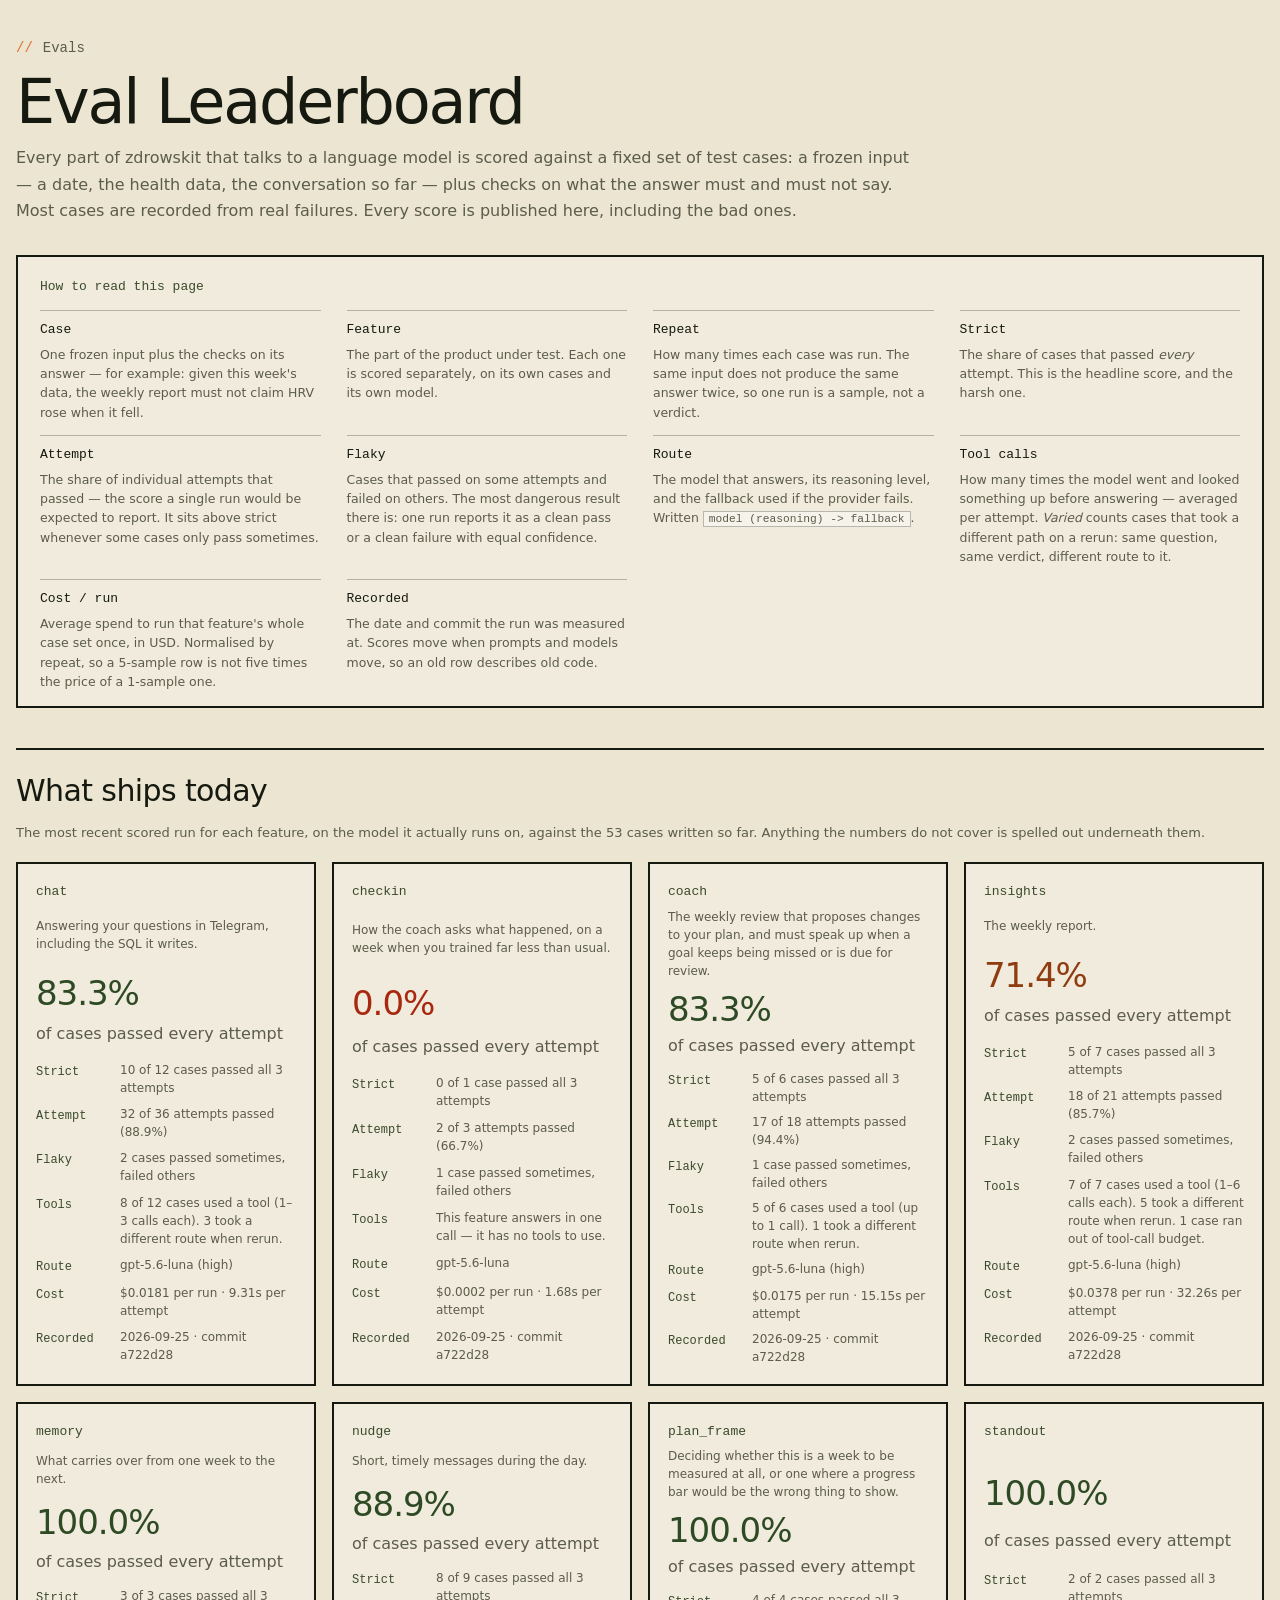
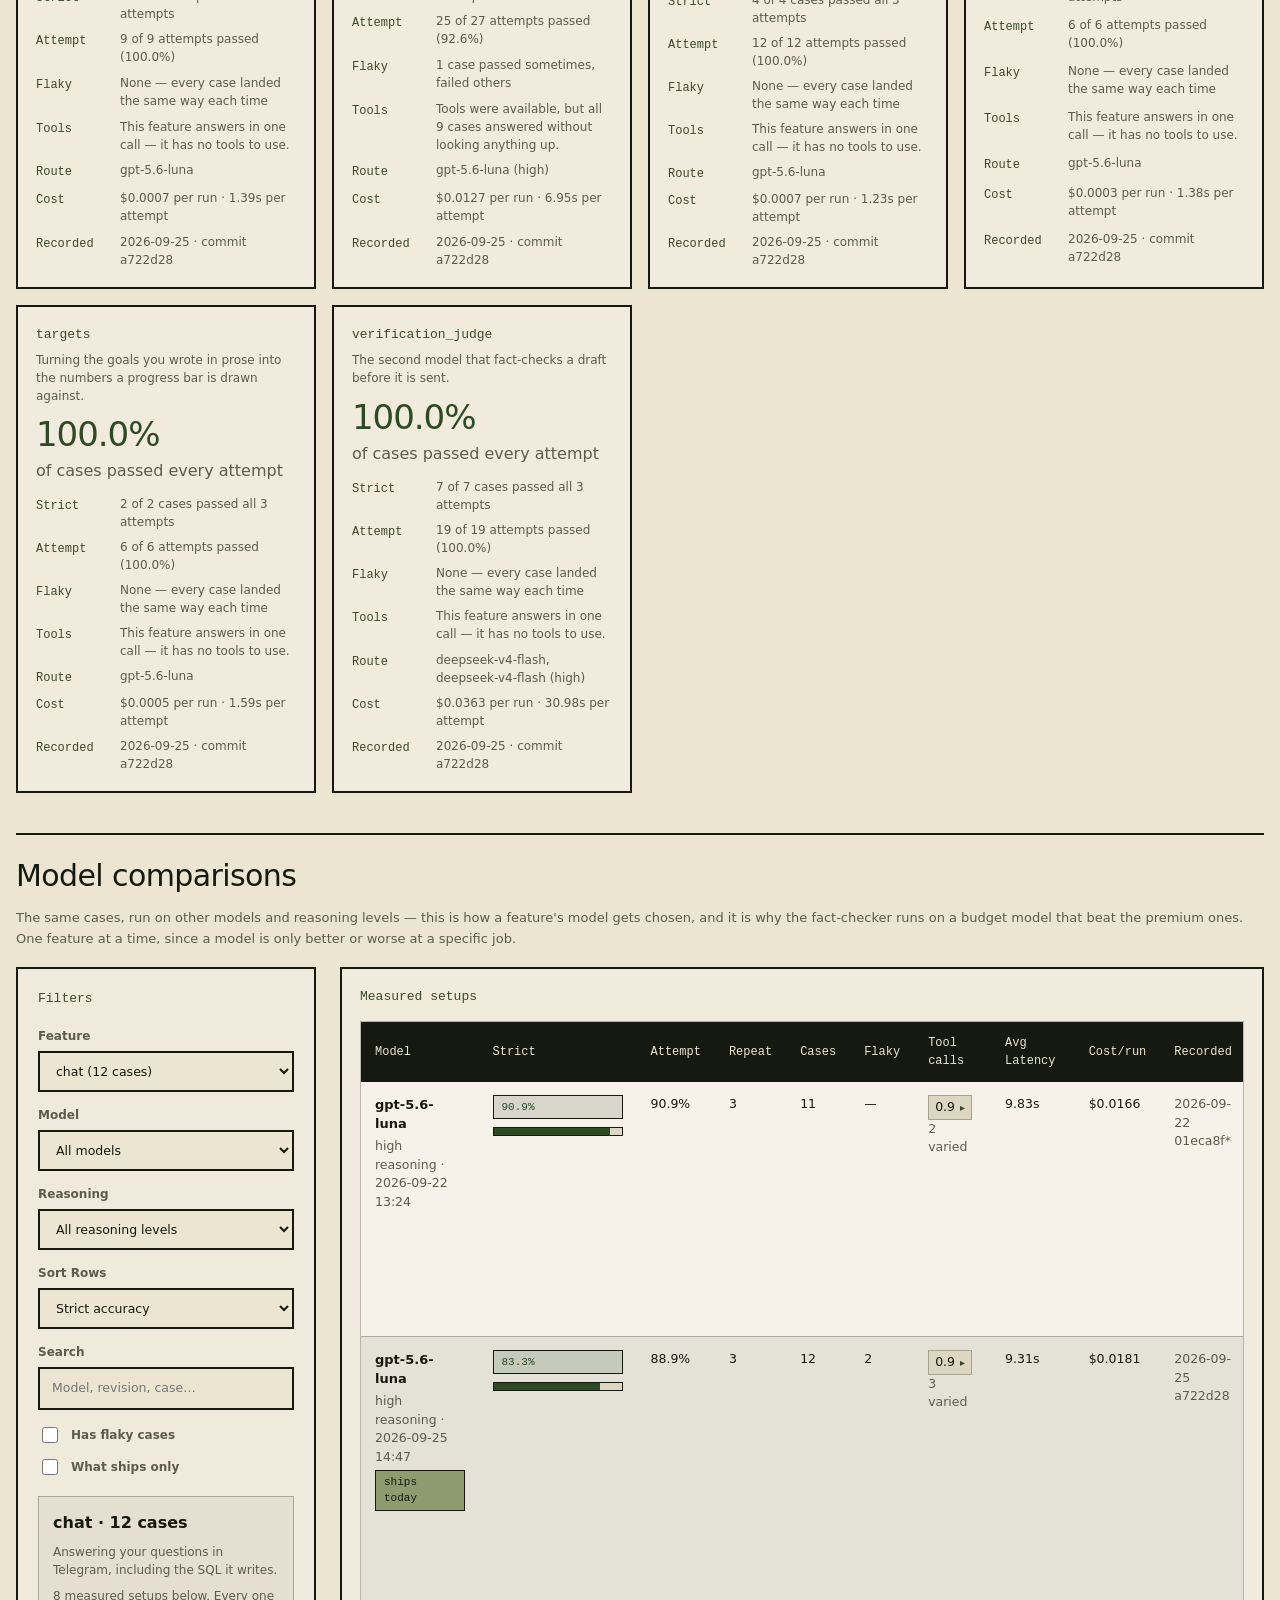
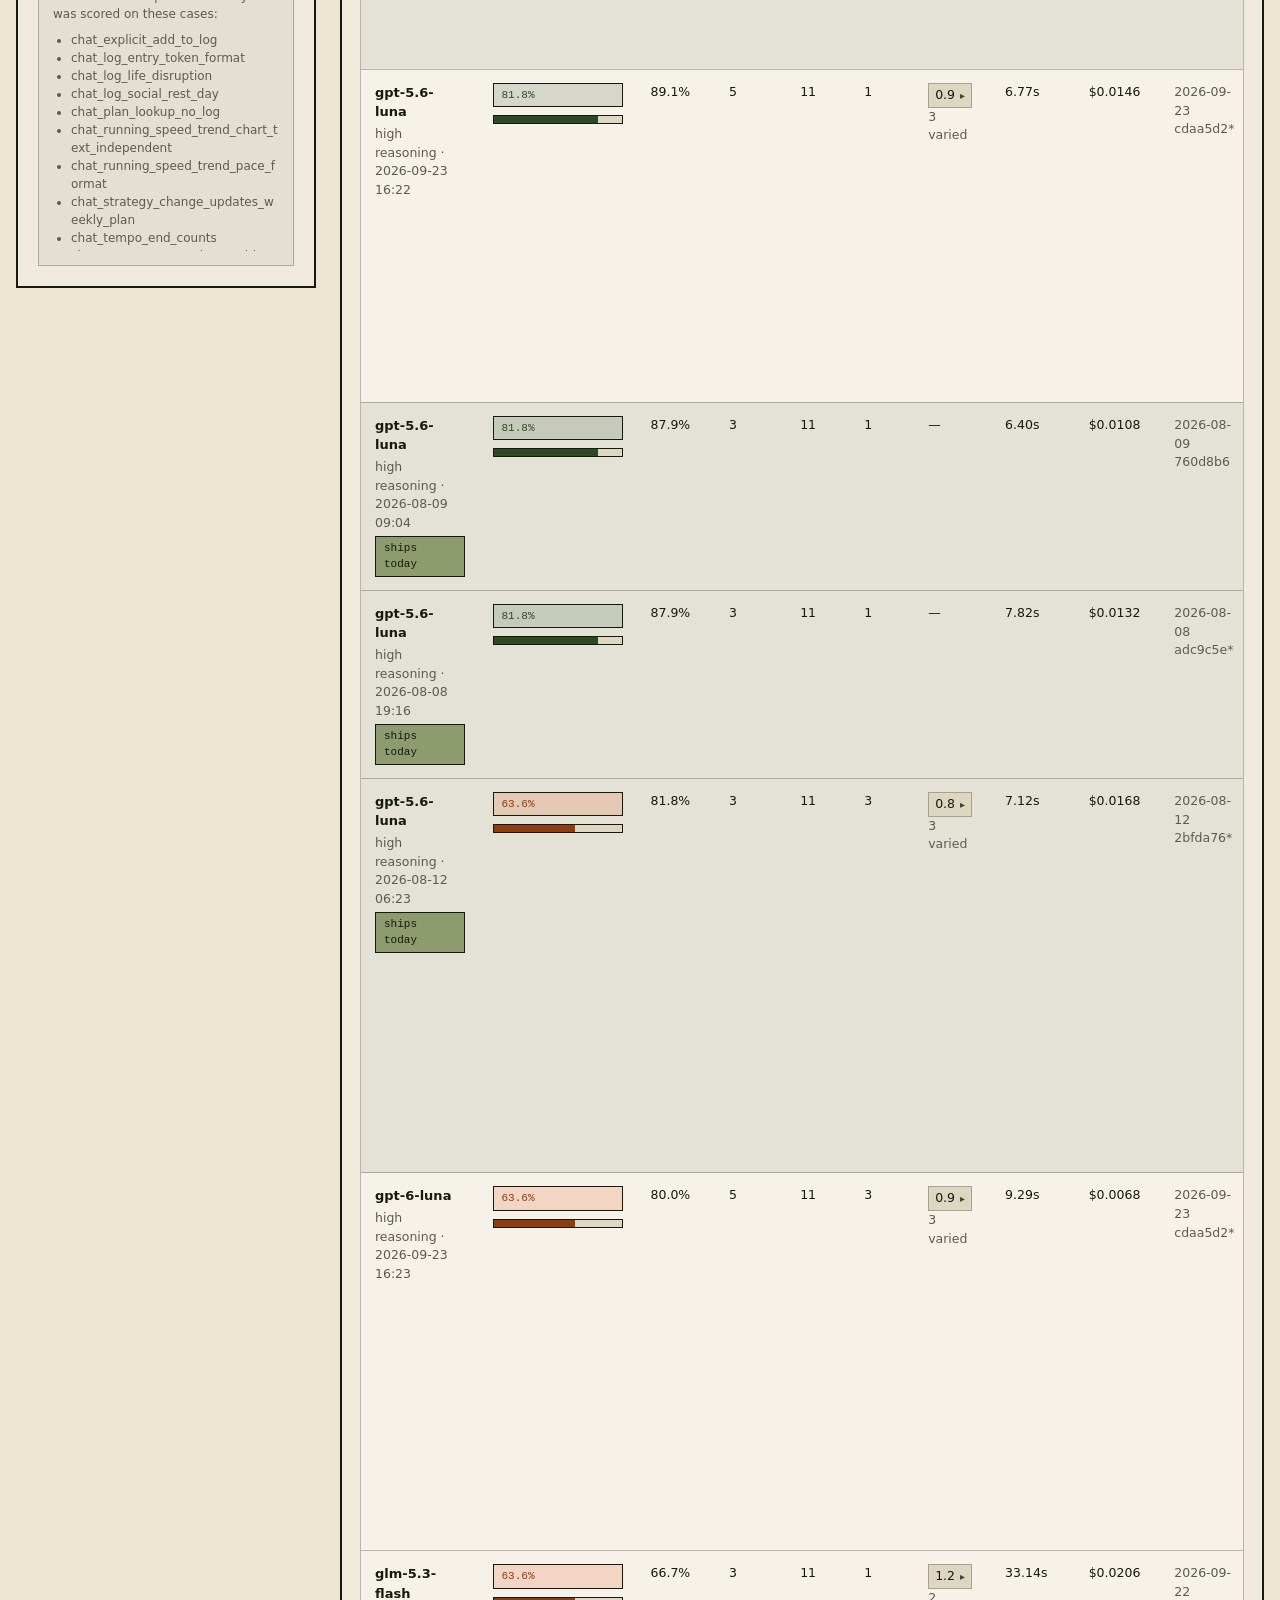
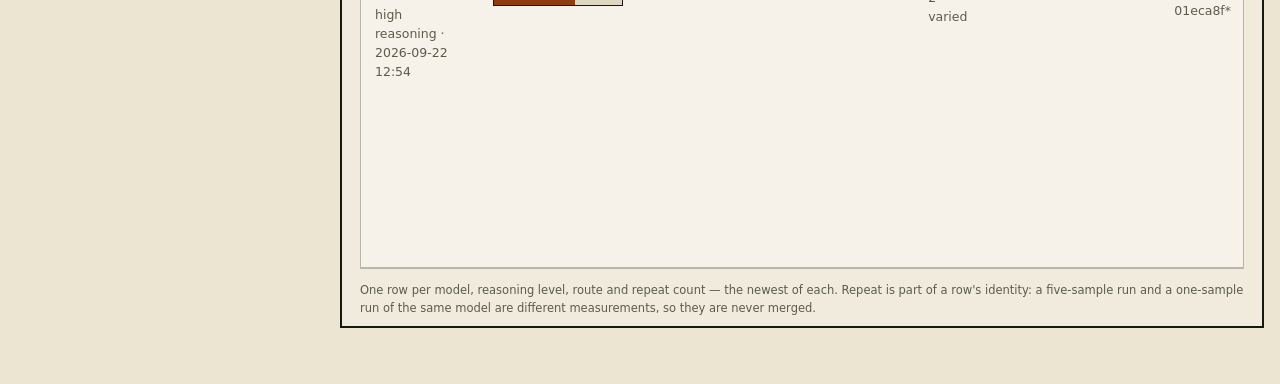
==== commit 2bf0851d: "Record a full production eval run All 53 cases on the production routes at repeat 3, the first recor" ====
--- a/evals/leaderboard.html
+++ b/evals/leaderboard.html
@@ -522,7 +522,7 @@
   </section>
     <div id="app"></div>
   </main>
-  <script id="leaderboard-data" type="application/json">{"features": [{"blurb": "Answering your questions in Telegram, including the SQL it writes.", "case_ids": ["chat_explicit_add_to_log", "chat_log_entry_token_format", "chat_log_life_disruption", "chat_log_social_rest_day", "chat_plan_lookup_no_log", "chat_running_speed_trend_chart_text_independent", "chat_running_speed_trend_pace_format", "chat_strategy_change_updates_weekly_plan", "chat_tempo_end_counts", "chat_tempo_progressive_positive", "chat_tempo_short_warmup_negative"], "feature": "chat", "rows": [{"accuracy": 90.9090909090909, "attempts": 33, "avg_latency_s": 9.826554236178653, "avg_tool_calls": 0.9393939393939394, "capped_case_count": 0, "case_count": 11, "case_ids": ["chat_explicit_add_to_log", "chat_log_entry_token_format", "chat_log_life_disruption", "chat_log_social_rest_day", "chat_plan_lookup_no_log", "chat_running_speed_trend_chart_text_independent", "chat_running_speed_trend_pace_format", "chat_strategy_change_updates_weekly_plan", "chat_tempo_end_counts", "chat_tempo_progressive_positive", "chat_tempo_short_warmup_negative"], "case_rows": [{"case_id": "chat_explicit_add_to_log", "errored": 0, "failure_names": [], "flaky": false, "hit_iteration_cap": false, "outcome": "pass", "pass_rate": 1.0, "passes": 3, "path_varied": false, "rate_label": "3/3", "runs": 3, "scored": 3, "tool_calls_avg": 1.0, "tool_calls_max": 1, "tool_calls_min": 1, "tool_path_counts": [{"count": 3, "path": ["update_context"]}], "tool_paths": [["update_context"]]}, {"case_id": "chat_log_entry_token_format", "errored": 0, "failure_names": [], "flaky": false, "hit_iteration_cap": false, "outcome": "pass", "pass_rate": 1.0, "passes": 3, "path_varied": false, "rate_label": "3/3", "runs": 3, "scored": 3, "tool_calls_avg": 1.0, "tool_calls_max": 1, "tool_calls_min": 1, "tool_path_counts": [{"count": 3, "path": ["update_context"]}], "tool_paths": [["update_context"]]}, {"case_id": "chat_log_life_disruption", "errored": 0, "failure_names": [], "flaky": false, "hit_iteration_cap": false, "outcome": "pass", "pass_rate": 1.0, "passes": 3, "path_varied": false, "rate_label": "3/3", "runs": 3, "scored": 3, "tool_calls_avg": 1.0, "tool_calls_max": 1, "tool_calls_min": 1, "tool_path_counts": [{"count": 3, "path": ["update_context"]}], "tool_paths": [["update_context"]]}, {"case_id": "chat_log_social_rest_day", "errored": 0, "failure_names": [], "flaky": false, "hit_iteration_cap": false, "outcome": "pass", "pass_rate": 1.0, "passes": 3, "path_varied": false, "rate_label": "3/3", "runs": 3, "scored": 3, "tool_calls_avg": 1.0, "tool_calls_max": 1, "tool_calls_min": 1, "tool_path_counts": [{"count": 3, "path": ["update_context"]}], "tool_paths": [["update_context"]]}, {"case_id": "chat_plan_lookup_no_log", "errored": 0, "failure_names": [], "flaky": false, "hit_iteration_cap": false, "outcome": "pass", "pass_rate": 1.0, "passes": 3, "path_varied": false, "rate_label": "3/3", "runs": 3, "scored": 3, "tool_calls_avg": 0.0, "tool_calls_max": 0, "tool_calls_min": 0, "tool_path_counts": [{"count": 3, "path": []}], "tool_paths": [[]]}, {"case_id": "chat_running_speed_trend_chart_text_independent", "errored": 0, "failure_names": [], "flaky": false, "hit_iteration_cap": false, "outcome": "pass", "pass_rate": 1.0, "passes": 3, "path_varied": true, "rate_label": "3/3", "runs": 3, "scored": 3, "tool_calls_avg": 3.0, "tool_calls_max": 4, "tool_calls_min": 2, "tool_path_counts": [{"count": 1, "path": ["run_sql", "run_sql"]}, {"count": 1, "path": ["run_sql", "run_sql", "run_sql"]}, {"count": 1, "path": ["run_sql", "run_sql", "run_sql", "run_sql"]}], "tool_paths": [["run_sql", "run_sql"], ["run_sql", "run_sql", "run_sql"], ["run_sql", "run_sql", "run_sql", "run_sql"]]}, {"case_id": "chat_running_speed_trend_pace_format", "errored": 0, "failure_names": [], "flaky": false, "hit_iteration_cap": false, "outcome": "pass", "pass_rate": 1.0, "passes": 3, "path_varied": true, "rate_label": "3/3", "runs": 3, "scored": 3, "tool_calls_avg": 2.3333333333333335, "tool_calls_max": 3, "tool_calls_min": 2, "tool_path_counts": [{"count": 2, "path": ["run_sql", "run_sql"]}, {"count": 1, "path": ["run_sql", "run_sql", "run_sql"]}], "tool_paths": [["run_sql", "run_sql"], ["run_sql", "run_sql", "run_sql"]]}, {"case_id": "chat_strategy_change_updates_weekly_plan", "errored": 0, "failure_names": [], "flaky": false, "hit_iteration_cap": false, "outcome": "pass", "pass_rate": 1.0, "passes": 3, "path_varied": false, "rate_label": "3/3", "runs": 3, "scored": 3, "tool_calls_avg": 1.0, "tool_calls_max": 1, "tool_calls_min": 1, "tool_path_counts": [{"count": 3, "path": ["update_context"]}], "tool_paths": [["update_context"]]}, {"case_id": "chat_tempo_end_counts", "errored": 0, "failure_names": [], "flaky": false, "hit_iteration_cap": false, "outcome": "pass", "pass_rate": 1.0, "passes": 3, "path_varied": false, "rate_label": "3/3", "runs": 3, "scored": 3, "tool_calls_avg": 0.0, "tool_calls_max": 0, "tool_calls_min": 0, "tool_path_counts": [{"count": 3, "path": []}], "tool_paths": [[]]}, {"case_id": "chat_tempo_progressive_positive", "errored": 0, "failure_names": [], "flaky": false, "hit_iteration_cap": false, "outcome": "pass", "pass_rate": 1.0, "passes": 3, "path_varied": false, "rate_label": "3/3", "runs": 3, "scored": 3, "tool_calls_avg": 0.0, "tool_calls_max": 0, "tool_calls_min": 0, "tool_path_counts": [{"count": 3, "path": []}], "tool_paths": [[]]}, {"case_id": "chat_tempo_short_warmup_negative", "errored": 0, "failure_names": ["treats_shortened_session_as_not_meeting_the_prescription"], "flaky": false, "hit_iteration_cap": false, "outcome": "fail", "pass_rate": 0.0, "passes": 0, "path_varied": false, "rate_label": "0/3", "runs": 3, "scored": 3, "tool_calls_avg": 0.0, "tool_calls_max": 0, "tool_calls_min": 0, "tool_path_counts": [{"count": 3, "path": []}], "tool_paths": [[]]}], "cost_per_repeat": 0.016566696666666665, "created_at": "2026-09-22T13:24:41Z", "dirty": true, "errored": 0, "errored_case_ids": [], "failed": 3, "failed_case_ids": ["chat_tempo_short_warmup_negative"], "fallback_case_ids": [], "feature": "chat", "flaky_case_ids": [], "flaky_count": 0, "git_sha": "01eca8ff961f3f5ea11395b6522b3a6cbab11a2e", "git_sha_short": "01eca8f", "is_production": false, "model_display": "gpt-5.6-luna", "passed": 30, "reasoning_effort": "high", "recorded_on": "2026-09-22", "repeat": 3, "requested_model": "openai/gpt-5.6-luna", "revision_label": "01eca8f*", "route_set_id": "895ac021d5f263181fb93a6d3d6268dde1a412b1c8b274e06d442e4f083a9615", "routes": ["gpt-5.6-luna (high)"], "run_id": "0cf943cb25c7448498d5925b6caf6c90", "scored_attempts": 33, "scored_case_count": 11, "stable_fail_count": 1, "stable_pass_count": 10, "strict_accuracy": 90.9090909090909, "tool_calls_max": 4, "tool_calls_min": 1, "tool_using_case_count": 7, "total_cost": 0.049700089999999995, "varied_path_count": 2}, {"accuracy": 89.0909090909091, "attempts": 55, "avg_latency_s": 6.77324901823039, "avg_tool_calls": 0.8727272727272727, "capped_case_count": 0, "case_count": 11, "case_ids": ["chat_explicit_add_to_log", "chat_log_entry_token_format", "chat_log_life_disruption", "chat_log_social_rest_day", "chat_plan_lookup_no_log", "chat_running_speed_trend_chart_text_independent", "chat_running_speed_trend_pace_format", "chat_strategy_change_updates_weekly_plan", "chat_tempo_end_counts", "chat_tempo_progressive_positive", "chat_tempo_short_warmup_negative"], "case_rows": [{"case_id": "chat_explicit_add_to_log", "errored": 0, "failure_names": [], "flaky": false, "hit_iteration_cap": false, "outcome": "pass", "pass_rate": 1.0, "passes": 5, "path_varied": false, "rate_label": "5/5", "runs": 5, "scored": 5, "tool_calls_avg": 1.0, "tool_calls_max": 1, "tool_calls_min": 1, "tool_path_counts": [{"count": 5, "path": ["update_context"]}], "tool_paths": [["update_context"]]}, {"case_id": "chat_log_entry_token_format", "errored": 0, "failure_names": [], "flaky": false, "hit_iteration_cap": false, "outcome": "pass", "pass_rate": 1.0, "passes": 5, "path_varied": false, "rate_label": "5/5", "runs": 5, "scored": 5, "tool_calls_avg": 1.0, "tool_calls_max": 1, "tool_calls_min": 1, "tool_path_counts": [{"count": 5, "path": ["update_context"]}], "tool_paths": [["update_context"]]}, {"case_id": "chat_log_life_disruption", "errored": 0, "failure_names": [], "flaky": false, "hit_iteration_cap": false, "outcome": "pass", "pass_rate": 1.0, "passes": 5, "path_varied": false, "rate_label": "5/5", "runs": 5, "scored": 5, "tool_calls_avg": 1.0, "tool_calls_max": 1, "tool_calls_min": 1, "tool_path_counts": [{"count": 5, "path": ["update_context"]}], "tool_paths": [["update_context"]]}, {"case_id": "chat_log_social_rest_day", "errored": 0, "failure_names": [], "flaky": false, "hit_iteration_cap": false, "outcome": "pass", "pass_rate": 1.0, "passes": 5, "path_varied": false, "rate_label": "5/5", "runs": 5, "scored": 5, "tool_calls_avg": 1.0, "tool_calls_max": 1, "tool_calls_min": 1, "tool_path_counts": [{"count": 5, "path": ["update_context"]}], "tool_paths": [["update_context"]]}, {"case_id": "chat_plan_lookup_no_log", "errored": 0, "failure_names": [], "flaky": false, "hit_iteration_cap": false, "outcome": "pass", "pass_rate": 1.0, "passes": 5, "path_varied": false, "rate_label": "5/5", "runs": 5, "scored": 5, "tool_calls_avg": 0.0, "tool_calls_max": 0, "tool_calls_min": 0, "tool_path_counts": [{"count": 5, "path": []}], "tool_paths": [[]]}, {"case_id": "chat_running_speed_trend_chart_text_independent", "errored": 0, "failure_names": ["includes_chart_block"], "flaky": true, "hit_iteration_cap": false, "outcome": "flaky", "pass_rate": 0.8, "passes": 4, "path_varied": true, "rate_label": "4/5", "runs": 5, "scored": 5, "tool_calls_avg": 1.8, "tool_calls_max": 3, "tool_calls_min": 1, "tool_path_counts": [{"count": 2, "path": ["run_sql", "run_sql"]}, {"count": 2, "path": ["run_sql"]}, {"count": 1, "path": ["run_sql", "run_sql", "run_sql"]}], "tool_paths": [["run_sql"], ["run_sql", "run_sql"], ["run_sql", "run_sql", "run_sql"]]}, {"case_id": "chat_running_speed_trend_pace_format", "errored": 0, "failure_names": [], "flaky": false, "hit_iteration_cap": false, "outcome": "pass", "pass_rate": 1.0, "passes": 5, "path_varied": true, "rate_label": "5/5", "runs": 5, "scored": 5, "tool_calls_avg": 2.2, "tool_calls_max": 3, "tool_calls_min": 1, "tool_path_counts": [{"count": 2, "path": ["run_sql", "run_sql", "run_sql"]}, {"count": 2, "path": ["run_sql", "run_sql"]}, {"count": 1, "path": ["run_sql"]}], "tool_paths": [["run_sql"], ["run_sql", "run_sql"], ["run_sql", "run_sql", "run_sql"]]}, {"case_id": "chat_strategy_change_updates_weekly_plan", "errored": 0, "failure_names": [], "flaky": false, "hit_iteration_cap": false, "outcome": "pass", "pass_rate": 1.0, "passes": 5, "path_varied": true, "rate_label": "5/5", "runs": 5, "scored": 5, "tool_calls_avg": 1.6, "tool_calls_max": 2, "tool_calls_min": 1, "tool_path_counts": [{"count": 3, "path": ["update_context", "update_context"]}, {"count": 2, "path": ["update_context"]}], "tool_paths": [["update_context"], ["update_context", "update_context"]]}, {"case_id": "chat_tempo_end_counts", "errored": 0, "failure_names": [], "flaky": false, "hit_iteration_cap": false, "outcome": "pass", "pass_rate": 1.0, "passes": 5, "path_varied": false, "rate_label": "5/5", "runs": 5, "scored": 5, "tool_calls_avg": 0.0, "tool_calls_max": 0, "tool_calls_min": 0, "tool_path_counts": [{"count": 5, "path": []}], "tool_paths": [[]]}, {"case_id": "chat_tempo_progressive_positive", "errored": 0, "failure_names": [], "flaky": false, "hit_iteration_cap": false, "outcome": "pass", "pass_rate": 1.0, "passes": 5, "path_varied": false, "rate_label": "5/5", "runs": 5, "scored": 5, "tool_calls_avg": 0.0, "tool_calls_max": 0, "tool_calls_min": 0, "tool_path_counts": [{"count": 5, "path": []}], "tool_paths": [[]]}, {"case_id": "chat_tempo_short_warmup_negative", "errored": 0, "failure_names": ["treats_shortened_session_as_not_meeting_the_prescription"], "flaky": false, "hit_iteration_cap": false, "outcome": "fail", "pass_rate": 0.0, "passes": 0, "path_varied": false, "rate_label": "0/5", "runs": 5, "scored": 5, "tool_calls_avg": 0.0, "tool_calls_max": 0, "tool_calls_min": 0, "tool_path_counts": [{"count": 5, "path": []}], "tool_paths": [[]]}], "cost_per_repeat": 0.014601928, "created_at": "2026-09-23T16:22:45Z", "dirty": true, "errored": 0, "errored_case_ids": [], "failed": 6, "failed_case_ids": ["chat_tempo_short_warmup_negative"], "fallback_case_ids": [], "feature": "chat", "flaky_case_ids": ["chat_running_speed_trend_chart_text_independent"], "flaky_count": 1, "git_sha": "cdaa5d2537f5bcd0c4f0e733516faab3901a98ee", "git_sha_short": "cdaa5d2", "is_production": false, "model_display": "gpt-5.6-luna", "passed": 49, "reasoning_effort": "high", "recorded_on": "2026-09-23", "repeat": 5, "requested_model": "openai/gpt-5.6-luna", "revision_label": "cdaa5d2*", "route_set_id": "895ac021d5f263181fb93a6d3d6268dde1a412b1c8b274e06d442e4f083a9615", "routes": ["gpt-5.6-luna (high)"], "run_id": "f1475c0027b541e89621782bc16c6c7c", "scored_attempts": 55, "scored_case_count": 11, "stable_fail_count": 1, "stable_pass_count": 9, "strict_accuracy": 81.81818181818183, "tool_calls_max": 3, "tool_calls_min": 1, "tool_using_case_count": 7, "total_cost": 0.07300964, "varied_path_count": 3}, {"accuracy": 87.87878787878788, "attempts": 33, "avg_latency_s": 6.40492247236949, "avg_tool_calls": null, "capped_case_count": 0, "case_count": 11, "case_ids": ["chat_explicit_add_to_log", "chat_log_entry_token_format", "chat_log_life_disruption", "chat_log_social_rest_day", "chat_plan_lookup_no_log", "chat_running_speed_trend_chart_text_independent", "chat_running_speed_trend_pace_format", "chat_strategy_change_updates_weekly_plan", "chat_tempo_end_counts", "chat_tempo_progressive_positive", "chat_tempo_short_warmup_negative"], "case_rows": [{"case_id": "chat_explicit_add_to_log", "errored": 0, "failure_names": [], "flaky": false, "hit_iteration_cap": false, "outcome": "pass", "pass_rate": 1.0, "passes": 3, "path_varied": false, "rate_label": "3/3", "runs": 3, "scored": 3, "tool_calls_avg": null, "tool_calls_max": null, "tool_calls_min": null, "tool_path_counts": [], "tool_paths": []}, {"case_id": "chat_log_entry_token_format", "errored": 0, "failure_names": [], "flaky": false, "hit_iteration_cap": false, "outcome": "pass", "pass_rate": 1.0, "passes": 3, "path_varied": false, "rate_label": "3/3", "runs": 3, "scored": 3, "tool_calls_avg": null, "tool_calls_max": null, "tool_calls_min": null, "tool_path_counts": [], "tool_paths": []}, {"case_id": "chat_log_life_disruption", "errored": 0, "failure_names": [], "flaky": false, "hit_iteration_cap": false, "outcome": "pass", "pass_rate": 1.0, "passes": 3, "path_varied": false, "rate_label": "3/3", "runs": 3, "scored": 3, "tool_calls_avg": null, "tool_calls_max": null, "tool_calls_min": null, "tool_path_counts": [], "tool_paths": []}, {"case_id": "chat_log_social_rest_day", "errored": 0, "failure_names": [], "flaky": false, "hit_iteration_cap": false, "outcome": "pass", "pass_rate": 1.0, "passes": 3, "path_varied": false, "rate_label": "3/3", "runs": 3, "scored": 3, "tool_calls_avg": null, "tool_calls_max": null, "tool_calls_min": null, "tool_path_counts": [], "tool_paths": []}, {"case_id": "chat_plan_lookup_no_log", "errored": 0, "failure_names": [], "flaky": false, "hit_iteration_cap": false, "outcome": "pass", "pass_rate": 1.0, "passes": 3, "path_varied": false, "rate_label": "3/3", "runs": 3, "scored": 3, "tool_calls_avg": null, "tool_calls_max": null, "tool_calls_min": null, "tool_path_counts": [], "tool_paths": []}, {"case_id": "chat_running_speed_trend_chart_text_independent", "errored": 0, "failure_names": [], "flaky": false, "hit_iteration_cap": false, "outcome": "pass", "pass_rate": 1.0, "passes": 3, "path_varied": false, "rate_label": "3/3", "runs": 3, "scored": 3, "tool_calls_avg": null, "tool_calls_max": null, "tool_calls_min": null, "tool_path_counts": [], "tool_paths": []}, {"case_id": "chat_running_speed_trend_pace_format", "errored": 0, "failure_names": [], "flaky": false, "hit_iteration_cap": false, "outcome": "pass", "pass_rate": 1.0, "passes": 3, "path_varied": false, "rate_label": "3/3", "runs": 3, "scored": 3, "tool_calls_avg": null, "tool_calls_max": null, "tool_calls_min": null, "tool_path_counts": [], "tool_paths": []}, {"case_id": "chat_strategy_change_updates_weekly_plan", "errored": 0, "failure_names": ["weekly_plan_mentions_four_runs"], "flaky": true, "hit_iteration_cap": false, "outcome": "flaky", "pass_rate": 0.6666666666666666, "passes": 2, "path_varied": false, "rate_label": "2/3", "runs": 3, "scored": 3, "tool_calls_avg": null, "tool_calls_max": null, "tool_calls_min": null, "tool_path_counts": [], "tool_paths": []}, {"case_id": "chat_tempo_end_counts", "errored": 0, "failure_names": [], "flaky": false, "hit_iteration_cap": false, "outcome": "pass", "pass_rate": 1.0, "passes": 3, "path_varied": false, "rate_label": "3/3", "runs": 3, "scored": 3, "tool_calls_avg": null, "tool_calls_max": null, "tool_calls_min": null, "tool_path_counts": [], "tool_paths": []}, {"case_id": "chat_tempo_progressive_positive", "errored": 0, "failure_names": [], "flaky": false, "hit_iteration_cap": false, "outcome": "pass", "pass_rate": 1.0, "passes": 3, "path_varied": false, "rate_label": "3/3", "runs": 3, "scored": 3, "tool_calls_avg": null, "tool_calls_max": null, "tool_calls_min": null, "tool_path_counts": [], "tool_paths": []}, {"case_id": "chat_tempo_short_warmup_negative", "errored": 0, "failure_names": ["treats_shortened_session_as_not_meeting_the_prescription"], "flaky": false, "hit_iteration_cap": false, "outcome": "fail", "pass_rate": 0.0, "passes": 0, "path_varied": false, "rate_label": "0/3", "runs": 3, "scored": 3, "tool_calls_avg": null, "tool_calls_max": null, "tool_calls_min": null, "tool_path_counts": [], "tool_paths": []}], "cost_per_repeat": 0.010819959733333334, "created_at": "2026-08-09T09:04:34Z", "dirty": false, "errored": 0, "errored_case_ids": [], "failed": 4, "failed_case_ids": ["chat_tempo_short_warmup_negative"], "fallback_case_ids": ["chat_running_speed_trend_chart_text_independent"], "feature": "chat", "flaky_case_ids": ["chat_strategy_change_updates_weekly_plan"], "flaky_count": 1, "git_sha": "760d8b60c92d4c3522f36b19a7ad41f255c7e413", "git_sha_short": "760d8b6", "is_production": true, "model_display": "gpt-5.6-luna", "passed": 29, "reasoning_effort": "high", "recorded_on": "2026-08-09", "repeat": 3, "requested_model": null, "revision_label": "760d8b6", "route_set_id": "f6b8072161e5abacb1d880161365fbf5484a9f16a3e3930686dec230a0c7a376", "routes": ["gpt-5.6-luna (high)"], "run_id": "625a479d2b4f41cea38ad2064531aa3d", "scored_attempts": 33, "scored_case_count": 11, "stable_fail_count": 1, "stable_pass_count": 9, "strict_accuracy": 81.81818181818183, "tool_calls_max": null, "tool_calls_min": null, "tool_using_case_count": 0, "total_cost": 0.0324598792, "varied_path_count": 0}, {"accuracy": 87.87878787878788, "attempts": 33, "avg_latency_s": 7.82364127034265, "avg_tool_calls": null, "capped_case_count": 0, "case_count": 11, "case_ids": ["chat_explicit_add_to_log", "chat_log_entry_token_format", "chat_log_life_disruption", "chat_log_social_rest_day", "chat_plan_lookup_no_log", "chat_running_speed_trend_chart_text_independent", "chat_running_speed_trend_pace_format", "chat_strategy_change_updates_weekly_plan", "chat_tempo_end_counts", "chat_tempo_progressive_positive", "chat_tempo_short_warmup_negative"], "case_rows": [{"case_id": "chat_explicit_add_to_log", "errored": 0, "failure_names": [], "flaky": false, "hit_iteration_cap": false, "outcome": "pass", "pass_rate": 1.0, "passes": 3, "path_varied": false, "rate_label": "3/3", "runs": 3, "scored": 3, "tool_calls_avg": null, "tool_calls_max": null, "tool_calls_min": null, "tool_path_counts": [], "tool_paths": []}, {"case_id": "chat_log_entry_token_format", "errored": 0, "failure_names": [], "flaky": false, "hit_iteration_cap": false, "outcome": "pass", "pass_rate": 1.0, "passes": 3, "path_varied": false, "rate_label": "3/3", "runs": 3, "scored": 3, "tool_calls_avg": null, "tool_calls_max": null, "tool_calls_min": null, "tool_path_counts": [], "tool_paths": []}, {"case_id": "chat_log_life_disruption", "errored": 0, "failure_names": [], "flaky": false, "hit_iteration_cap": false, "outcome": "pass", "pass_rate": 1.0, "passes": 3, "path_varied": false, "rate_label": "3/3", "runs": 3, "scored": 3, "tool_calls_avg": null, "tool_calls_max": null, "tool_calls_min": null, "tool_path_counts": [], "tool_paths": []}, {"case_id": "chat_log_social_rest_day", "errored": 0, "failure_names": [], "flaky": false, "hit_iteration_cap": false, "outcome": "pass", "pass_rate": 1.0, "passes": 3, "path_varied": false, "rate_label": "3/3", "runs": 3, "scored": 3, "tool_calls_avg": null, "tool_calls_max": null, "tool_calls_min": null, "tool_path_counts": [], "tool_paths": []}, {"case_id": "chat_plan_lookup_no_log", "errored": 0, "failure_names": [], "flaky": false, "hit_iteration_cap": false, "outcome": "pass", "pass_rate": 1.0, "passes": 3, "path_varied": false, "rate_label": "3/3", "runs": 3, "scored": 3, "tool_calls_avg": null, "tool_calls_max": null, "tool_calls_min": null, "tool_path_counts": [], "tool_paths": []}, {"case_id": "chat_running_speed_trend_chart_text_independent", "errored": 0, "failure_names": ["includes_chart_block"], "flaky": true, "hit_iteration_cap": false, "outcome": "flaky", "pass_rate": 0.6666666666666666, "passes": 2, "path_varied": false, "rate_label": "2/3", "runs": 3, "scored": 3, "tool_calls_avg": null, "tool_calls_max": null, "tool_calls_min": null, "tool_path_counts": [], "tool_paths": []}, {"case_id": "chat_running_speed_trend_pace_format", "errored": 0, "failure_names": [], "flaky": false, "hit_iteration_cap": false, "outcome": "pass", "pass_rate": 1.0, "passes": 3, "path_varied": false, "rate_label": "3/3", "runs": 3, "scored": 3, "tool_calls_avg": null, "tool_calls_max": null, "tool_calls_min": null, "tool_path_counts": [], "tool_paths": []}, {"case_id": "chat_strategy_change_updates_weekly_plan", "errored": 0, "failure_names": [], "flaky": false, "hit_iteration_cap": false, "outcome": "pass", "pass_rate": 1.0, "passes": 3, "path_varied": false, "rate_label": "3/3", "runs": 3, "scored": 3, "tool_calls_avg": null, "tool_calls_max": null, "tool_calls_min": null, "tool_path_counts": [], "tool_paths": []}, {"case_id": "chat_tempo_end_counts", "errored": 0, "failure_names": [], "flaky": false, "hit_iteration_cap": false, "outcome": "pass", "pass_rate": 1.0, "passes": 3, "path_varied": false, "rate_label": "3/3", "runs": 3, "scored": 3, "tool_calls_avg": null, "tool_calls_max": null, "tool_calls_min": null, "tool_path_counts": [], "tool_paths": []}, {"case_id": "chat_tempo_progressive_positive", "errored": 0, "failure_names": [], "flaky": false, "hit_iteration_cap": false, "outcome": "pass", "pass_rate": 1.0, "passes": 3, "path_varied": false, "rate_label": "3/3", "runs": 3, "scored": 3, "tool_calls_avg": null, "tool_calls_max": null, "tool_calls_min": null, "tool_path_counts": [], "tool_paths": []}, {"case_id": "chat_tempo_short_warmup_negative", "errored": 0, "failure_names": ["treats_shortened_session_as_not_meeting_the_prescription"], "flaky": false, "hit_iteration_cap": false, "outcome": "fail", "pass_rate": 0.0, "passes": 0, "path_varied": false, "rate_label": "0/3", "runs": 3, "scored": 3, "tool_calls_avg": null, "tool_calls_max": null, "tool_calls_min": null, "tool_path_counts": [], "tool_paths": []}], "cost_per_repeat": 0.013165328333333332, "created_at": "2026-08-08T19:16:40Z", "dirty": true, "errored": 0, "errored_case_ids": [], "failed": 4, "failed_case_ids": ["chat_tempo_short_warmup_negative"], "fallback_case_ids": [], "feature": "chat", "flaky_case_ids": ["chat_running_speed_trend_chart_text_independent"], "flaky_count": 1, "git_sha": "adc9c5e76349229dd921b6e26341cf9965dd0469", "git_sha_short": "adc9c5e", "is_production": true, "model_display": "gpt-5.6-luna", "passed": 29, "reasoning_effort": "high", "recorded_on": "2026-08-08", "repeat": 3, "requested_model": null, "revision_label": "adc9c5e*", "route_set_id": "0b5699635bd2344a971583b9baf5f3a2993a21a5618663d12771b886c0581973", "routes": ["gpt-5.6-luna (high)"], "run_id": "33511df4867b47faa15a0ef7e9d921a5", "scored_attempts": 33, "scored_case_count": 11, "stable_fail_count": 1, "stable_pass_count": 9, "strict_accuracy": 81.81818181818183, "tool_calls_max": null, "tool_calls_min": null, "tool_using_case_count": 0, "total_cost": 0.039495985, "varied_path_count": 0}, {"accuracy": 81.81818181818183, "attempts": 33, "avg_latency_s": 7.117292018790701, "avg_tool_calls": 0.8484848484848485, "capped_case_count": 0, "case_count": 11, "case_ids": ["chat_explicit_add_to_log", "chat_log_entry_token_format", "chat_log_life_disruption", "chat_log_social_rest_day", "chat_plan_lookup_no_log", "chat_running_speed_trend_chart_text_independent", "chat_running_speed_trend_pace_format", "chat_strategy_change_updates_weekly_plan", "chat_tempo_end_counts", "chat_tempo_progressive_positive", "chat_tempo_short_warmup_negative"], "case_rows": [{"case_id": "chat_explicit_add_to_log", "errored": 0, "failure_names": [], "flaky": false, "hit_iteration_cap": false, "outcome": "pass", "pass_rate": 1.0, "passes": 3, "path_varied": false, "rate_label": "3/3", "runs": 3, "scored": 3, "tool_calls_avg": 1.0, "tool_calls_max": 1, "tool_calls_min": 1, "tool_path_counts": [{"count": 3, "path": ["update_context"]}], "tool_paths": [["update_context"]]}, {"case_id": "chat_log_entry_token_format", "errored": 0, "failure_names": ["entry_stands_alone_without_the_conversation"], "flaky": true, "hit_iteration_cap": false, "outcome": "flaky", "pass_rate": 0.6666666666666666, "passes": 2, "path_varied": false, "rate_label": "2/3", "runs": 3, "scored": 3, "tool_calls_avg": 1.0, "tool_calls_max": 1, "tool_calls_min": 1, "tool_path_counts": [{"count": 3, "path": ["update_context"]}], "tool_paths": [["update_context"]]}, {"case_id": "chat_log_life_disruption", "errored": 0, "failure_names": [], "flaky": false, "hit_iteration_cap": false, "outcome": "pass", "pass_rate": 1.0, "passes": 3, "path_varied": false, "rate_label": "3/3", "runs": 3, "scored": 3, "tool_calls_avg": 1.0, "tool_calls_max": 1, "tool_calls_min": 1, "tool_path_counts": [{"count": 3, "path": ["update_context"]}], "tool_paths": [["update_context"]]}, {"case_id": "chat_log_social_rest_day", "errored": 0, "failure_names": [], "flaky": false, "hit_iteration_cap": false, "outcome": "pass", "pass_rate": 1.0, "passes": 3, "path_varied": false, "rate_label": "3/3", "runs": 3, "scored": 3, "tool_calls_avg": 1.0, "tool_calls_max": 1, "tool_calls_min": 1, "tool_path_counts": [{"count": 3, "path": ["update_context"]}], "tool_paths": [["update_context"]]}, {"case_id": "chat_plan_lookup_no_log", "errored": 0, "failure_names": [], "flaky": false, "hit_iteration_cap": false, "outcome": "pass", "pass_rate": 1.0, "passes": 3, "path_varied": false, "rate_label": "3/3", "runs": 3, "scored": 3, "tool_calls_avg": 0.0, "tool_calls_max": 0, "tool_calls_min": 0, "tool_path_counts": [{"count": 3, "path": []}], "tool_paths": [[]]}, {"case_id": "chat_running_speed_trend_chart_text_independent", "errored": 0, "failure_names": ["includes_chart_block"], "flaky": true, "hit_iteration_cap": false, "outcome": "flaky", "pass_rate": 0.6666666666666666, "passes": 2, "path_varied": true, "rate_label": "2/3", "runs": 3, "scored": 3, "tool_calls_avg": 2.3333333333333335, "tool_calls_max": 3, "tool_calls_min": 2, "tool_path_counts": [{"count": 2, "path": ["run_sql", "run_sql"]}, {"count": 1, "path": ["run_sql", "run_sql", "run_sql"]}], "tool_paths": [["run_sql", "run_sql"], ["run_sql", "run_sql", "run_sql"]]}, {"case_id": "chat_running_speed_trend_pace_format", "errored": 0, "failure_names": [], "flaky": false, "hit_iteration_cap": false, "outcome": "pass", "pass_rate": 1.0, "passes": 3, "path_varied": true, "rate_label": "3/3", "runs": 3, "scored": 3, "tool_calls_avg": 1.6666666666666667, "tool_calls_max": 2, "tool_calls_min": 1, "tool_path_counts": [{"count": 2, "path": ["run_sql", "run_sql"]}, {"count": 1, "path": ["run_sql"]}], "tool_paths": [["run_sql"], ["run_sql", "run_sql"]]}, {"case_id": "chat_strategy_change_updates_weekly_plan", "errored": 0, "failure_names": ["weekly_plan_mentions_four_runs"], "flaky": true, "hit_iteration_cap": false, "outcome": "flaky", "pass_rate": 0.6666666666666666, "passes": 2, "path_varied": true, "rate_label": "2/3", "runs": 3, "scored": 3, "tool_calls_avg": 1.3333333333333333, "tool_calls_max": 2, "tool_calls_min": 1, "tool_path_counts": [{"count": 2, "path": ["update_context"]}, {"count": 1, "path": ["update_context", "update_context"]}], "tool_paths": [["update_context"], ["update_context", "update_context"]]}, {"case_id": "chat_tempo_end_counts", "errored": 0, "failure_names": [], "flaky": false, "hit_iteration_cap": false, "outcome": "pass", "pass_rate": 1.0, "passes": 3, "path_varied": false, "rate_label": "3/3", "runs": 3, "scored": 3, "tool_calls_avg": 0.0, "tool_calls_max": 0, "tool_calls_min": 0, "tool_path_counts": [{"count": 3, "path": []}], "tool_paths": [[]]}, {"case_id": "chat_tempo_progressive_positive", "errored": 0, "failure_names": [], "flaky": false, "hit_iteration_cap": false, "outcome": "pass", "pass_rate": 1.0, "passes": 3, "path_varied": false, "rate_label": "3/3", "runs": 3, "scored": 3, "tool_calls_avg": 0.0, "tool_calls_max": 0, "tool_calls_min": 0, "tool_path_counts": [{"count": 3, "path": []}], "tool_paths": [[]]}, {"case_id": "chat_tempo_short_warmup_negative", "errored": 0, "failure_names": ["treats_shortened_session_as_not_meeting_the_prescription"], "flaky": false, "hit_iteration_cap": false, "outcome": "fail", "pass_rate": 0.0, "passes": 0, "path_varied": false, "rate_label": "0/3", "runs": 3, "scored": 3, "tool_calls_avg": 0.0, "tool_calls_max": 0, "tool_calls_min": 0, "tool_path_counts": [{"count": 3, "path": []}], "tool_paths": [[]]}], "cost_per_repeat": 0.016806296666666665, "created_at": "2026-08-12T06:23:01Z", "dirty": true, "errored": 0, "errored_case_ids": [], "failed": 6, "failed_case_ids": ["chat_tempo_short_warmup_negative"], "fallback_case_ids": [], "feature": "chat", "flaky_case_ids": ["chat_log_entry_token_format", "chat_running_speed_trend_chart_text_independent", "chat_strategy_change_updates_weekly_plan"], "flaky_count": 3, "git_sha": "2bfda76c35ce906174d772b5bb24678ebeca007c", "git_sha_short": "2bfda76", "is_production": true, "model_display": "gpt-5.6-luna", "passed": 27, "reasoning_effort": "high", "recorded_on": "2026-08-12", "repeat": 3, "requested_model": null, "revision_label": "2bfda76*", "route_set_id": "a3e705f3e480a901749cd64159fa3cd3080c79c343fc5136c2c775767144c839", "routes": ["gpt-5.6-luna (high)"], "run_id": "ee964e772aa04716945652cc848a598d", "scored_attempts": 33, "scored_case_count": 11, "stable_fail_count": 1, "stable_pass_count": 7, "strict_accuracy": 63.63636363636363, "tool_calls_max": 3, "tool_calls_min": 1, "tool_using_case_count": 7, "total_cost": 0.050418889999999994, "varied_path_count": 3}, {"accuracy": 80.0, "attempts": 55, "avg_latency_s": 9.291267541635104, "avg_tool_calls": 0.9454545454545454, "capped_case_count": 0, "case_count": 11, "case_ids": ["chat_explicit_add_to_log", "chat_log_entry_token_format", "chat_log_life_disruption", "chat_log_social_rest_day", "chat_plan_lookup_no_log", "chat_running_speed_trend_chart_text_independent", "chat_running_speed_trend_pace_format", "chat_strategy_change_updates_weekly_plan", "chat_tempo_end_counts", "chat_tempo_progressive_positive", "chat_tempo_short_warmup_negative"], "case_rows": [{"case_id": "chat_explicit_add_to_log", "errored": 0, "failure_names": [], "flaky": false, "hit_iteration_cap": false, "outcome": "pass", "pass_rate": 1.0, "passes": 5, "path_varied": false, "rate_label": "5/5", "runs": 5, "scored": 5, "tool_calls_avg": 1.0, "tool_calls_max": 1, "tool_calls_min": 1, "tool_path_counts": [{"count": 5, "path": ["update_context"]}], "tool_paths": [["update_context"]]}, {"case_id": "chat_log_entry_token_format", "errored": 0, "failure_names": ["proposes_log_append"], "flaky": true, "hit_iteration_cap": false, "outcome": "flaky", "pass_rate": 0.6, "passes": 3, "path_varied": true, "rate_label": "3/5", "runs": 5, "scored": 5, "tool_calls_avg": 1.4, "tool_calls_max": 2, "tool_calls_min": 1, "tool_path_counts": [{"count": 3, "path": ["update_context"]}, {"count": 2, "path": ["update_context", "update_context"]}], "tool_paths": [["update_context"], ["update_context", "update_context"]]}, {"case_id": "chat_log_life_disruption", "errored": 0, "failure_names": [], "flaky": false, "hit_iteration_cap": false, "outcome": "pass", "pass_rate": 1.0, "passes": 5, "path_varied": false, "rate_label": "5/5", "runs": 5, "scored": 5, "tool_calls_avg": 1.0, "tool_calls_max": 1, "tool_calls_min": 1, "tool_path_counts": [{"count": 5, "path": ["update_context"]}], "tool_paths": [["update_context"]]}, {"case_id": "chat_log_social_rest_day", "errored": 0, "failure_names": [], "flaky": false, "hit_iteration_cap": false, "outcome": "pass", "pass_rate": 1.0, "passes": 5, "path_varied": false, "rate_label": "5/5", "runs": 5, "scored": 5, "tool_calls_avg": 1.0, "tool_calls_max": 1, "tool_calls_min": 1, "tool_path_counts": [{"count": 5, "path": ["update_context"]}], "tool_paths": [["update_context"]]}, {"case_id": "chat_plan_lookup_no_log", "errored": 0, "failure_names": [], "flaky": false, "hit_iteration_cap": false, "outcome": "pass", "pass_rate": 1.0, "passes": 5, "path_varied": false, "rate_label": "5/5", "runs": 5, "scored": 5, "tool_calls_avg": 0.0, "tool_calls_max": 0, "tool_calls_min": 0, "tool_path_counts": [{"count": 5, "path": []}], "tool_paths": [[]]}, {"case_id": "chat_running_speed_trend_chart_text_independent", "errored": 0, "failure_names": ["includes_chart_block"], "flaky": true, "hit_iteration_cap": false, "outcome": "flaky", "pass_rate": 0.6, "passes": 3, "path_varied": true, "rate_label": "3/5", "runs": 5, "scored": 5, "tool_calls_avg": 2.2, "tool_calls_max": 3, "tool_calls_min": 2, "tool_path_counts": [{"count": 4, "path": ["run_sql", "run_sql"]}, {"count": 1, "path": ["run_sql", "run_sql", "run_sql"]}], "tool_paths": [["run_sql", "run_sql"], ["run_sql", "run_sql", "run_sql"]]}, {"case_id": "chat_running_speed_trend_pace_format", "errored": 0, "failure_names": [], "flaky": false, "hit_iteration_cap": false, "outcome": "pass", "pass_rate": 1.0, "passes": 5, "path_varied": true, "rate_label": "5/5", "runs": 5, "scored": 5, "tool_calls_avg": 1.8, "tool_calls_max": 2, "tool_calls_min": 1, "tool_path_counts": [{"count": 4, "path": ["run_sql", "run_sql"]}, {"count": 1, "path": ["run_sql"]}], "tool_paths": [["run_sql"], ["run_sql", "run_sql"]]}, {"case_id": "chat_strategy_change_updates_weekly_plan", "errored": 0, "failure_names": [], "flaky": false, "hit_iteration_cap": false, "outcome": "pass", "pass_rate": 1.0, "passes": 5, "path_varied": false, "rate_label": "5/5", "runs": 5, "scored": 5, "tool_calls_avg": 2.0, "tool_calls_max": 2, "tool_calls_min": 2, "tool_path_counts": [{"count": 5, "path": ["update_context", "update_context"]}], "tool_paths": [["update_context", "update_context"]]}, {"case_id": "chat_tempo_end_counts", "errored": 0, "failure_names": [], "flaky": false, "hit_iteration_cap": false, "outcome": "pass", "pass_rate": 1.0, "passes": 5, "path_varied": false, "rate_label": "5/5", "runs": 5, "scored": 5, "tool_calls_avg": 0.0, "tool_calls_max": 0, "tool_calls_min": 0, "tool_path_counts": [{"count": 5, "path": []}], "tool_paths": [[]]}, {"case_id": "chat_tempo_progressive_positive", "errored": 0, "failure_names": ["accepts_valid_tempo_structure"], "flaky": true, "hit_iteration_cap": false, "outcome": "flaky", "pass_rate": 0.6, "passes": 3, "path_varied": false, "rate_label": "3/5", "runs": 5, "scored": 5, "tool_calls_avg": 0.0, "tool_calls_max": 0, "tool_calls_min": 0, "tool_path_counts": [{"count": 5, "path": []}], "tool_paths": [[]]}, {"case_id": "chat_tempo_short_warmup_negative", "errored": 0, "failure_names": ["treats_shortened_session_as_not_meeting_the_prescription"], "flaky": false, "hit_iteration_cap": false, "outcome": "fail", "pass_rate": 0.0, "passes": 0, "path_varied": false, "rate_label": "0/5", "runs": 5, "scored": 5, "tool_calls_avg": 0.0, "tool_calls_max": 0, "tool_calls_min": 0, "tool_path_counts": [{"count": 5, "path": []}], "tool_paths": [[]]}], "cost_per_repeat": 0.006750732999999999, "created_at": "2026-09-23T16:23:54Z", "dirty": true, "errored": 0, "errored_case_ids": [], "failed": 11, "failed_case_ids": ["chat_tempo_short_warmup_negative"], "fallback_case_ids": [], "feature": "chat", "flaky_case_ids": ["chat_log_entry_token_format", "chat_running_speed_trend_chart_text_independent", "chat_tempo_progressive_positive"], "flaky_count": 3, "git_sha": "cdaa5d2537f5bcd0c4f0e733516faab3901a98ee", "git_sha_short": "cdaa5d2", "is_production": false, "model_display": "gpt-6-luna", "passed": 44, "reasoning_effort": "high", "recorded_on": "2026-09-23", "repeat": 5, "requested_model": "openai/gpt-6-luna", "revision_label": "cdaa5d2*", "route_set_id": "546709e44aceae3fc1c908d958c30126110a901c366209071e13401564c17ac2", "routes": ["gpt-6-luna (high)"], "run_id": "6611fdcf0fbe49c3b6546d1c45514e9b", "scored_attempts": 55, "scored_case_count": 11, "stable_fail_count": 1, "stable_pass_count": 7, "strict_accuracy": 63.63636363636363, "tool_calls_max": 3, "tool_calls_min": 1, "tool_using_case_count": 7, "total_cost": 0.033753664999999995, "varied_path_count": 3}, {"accuracy": 66.66666666666666, "attempts": 33, "avg_latency_s": 33.13597792418053, "avg_tool_calls": 1.2424242424242424, "capped_case_count": 0, "case_count": 11, "case_ids": ["chat_explicit_add_to_log", "chat_log_entry_token_format", "chat_log_life_disruption", "chat_log_social_rest_day", "chat_plan_lookup_no_log", "chat_running_speed_trend_chart_text_independent", "chat_running_speed_trend_pace_format", "chat_strategy_change_updates_weekly_plan", "chat_tempo_end_counts", "chat_tempo_progressive_positive", "chat_tempo_short_warmup_negative"], "case_rows": [{"case_id": "chat_explicit_add_to_log", "errored": 0, "failure_names": [], "flaky": false, "hit_iteration_cap": false, "outcome": "pass", "pass_rate": 1.0, "passes": 3, "path_varied": false, "rate_label": "3/3", "runs": 3, "scored": 3, "tool_calls_avg": 1.0, "tool_calls_max": 1, "tool_calls_min": 1, "tool_path_counts": [{"count": 3, "path": ["update_context"]}], "tool_paths": [["update_context"]]}, {"case_id": "chat_log_entry_token_format", "errored": 0, "failure_names": [], "flaky": false, "hit_iteration_cap": false, "outcome": "pass", "pass_rate": 1.0, "passes": 3, "path_varied": false, "rate_label": "3/3", "runs": 3, "scored": 3, "tool_calls_avg": 1.0, "tool_calls_max": 1, "tool_calls_min": 1, "tool_path_counts": [{"count": 3, "path": ["update_context"]}], "tool_paths": [["update_context"]]}, {"case_id": "chat_log_life_disruption", "errored": 0, "failure_names": [], "flaky": false, "hit_iteration_cap": false, "outcome": "pass", "pass_rate": 1.0, "passes": 3, "path_varied": false, "rate_label": "3/3", "runs": 3, "scored": 3, "tool_calls_avg": 1.0, "tool_calls_max": 1, "tool_calls_min": 1, "tool_path_counts": [{"count": 3, "path": ["update_context"]}], "tool_paths": [["update_context"]]}, {"case_id": "chat_log_social_rest_day", "errored": 0, "failure_names": [], "flaky": false, "hit_iteration_cap": false, "outcome": "pass", "pass_rate": 1.0, "passes": 3, "path_varied": false, "rate_label": "3/3", "runs": 3, "scored": 3, "tool_calls_avg": 1.0, "tool_calls_max": 1, "tool_calls_min": 1, "tool_path_counts": [{"count": 3, "path": ["update_context"]}], "tool_paths": [["update_context"]]}, {"case_id": "chat_plan_lookup_no_log", "errored": 0, "failure_names": [], "flaky": false, "hit_iteration_cap": false, "outcome": "pass", "pass_rate": 1.0, "passes": 3, "path_varied": false, "rate_label": "3/3", "runs": 3, "scored": 3, "tool_calls_avg": 0.0, "tool_calls_max": 0, "tool_calls_min": 0, "tool_path_counts": [{"count": 3, "path": []}], "tool_paths": [[]]}, {"case_id": "chat_running_speed_trend_chart_text_independent", "errored": 0, "failure_names": ["includes_chart_block"], "flaky": false, "hit_iteration_cap": false, "outcome": "fail", "pass_rate": 0.0, "passes": 0, "path_varied": true, "rate_label": "0/3", "runs": 3, "scored": 3, "tool_calls_avg": 3.6666666666666665, "tool_calls_max": 4, "tool_calls_min": 3, "tool_path_counts": [{"count": 2, "path": ["run_sql", "run_sql", "run_sql", "run_sql"]}, {"count": 1, "path": ["run_sql", "run_sql", "run_sql"]}], "tool_paths": [["run_sql", "run_sql", "run_sql"], ["run_sql", "run_sql", "run_sql", "run_sql"]]}, {"case_id": "chat_running_speed_trend_pace_format", "errored": 0, "failure_names": [], "flaky": false, "hit_iteration_cap": false, "outcome": "pass", "pass_rate": 1.0, "passes": 3, "path_varied": false, "rate_label": "3/3", "runs": 3, "scored": 3, "tool_calls_avg": 4.0, "tool_calls_max": 4, "tool_calls_min": 4, "tool_path_counts": [{"count": 3, "path": ["run_sql", "run_sql", "run_sql", "run_sql"]}], "tool_paths": [["run_sql", "run_sql", "run_sql", "run_sql"]]}, {"case_id": "chat_strategy_change_updates_weekly_plan", "errored": 0, "failure_names": ["proposes_strategy_update", "updates_weekly_plan_section", "weekly_plan_mentions_four_runs"], "flaky": false, "hit_iteration_cap": false, "outcome": "fail", "pass_rate": 0.0, "passes": 0, "path_varied": true, "rate_label": "0/3", "runs": 3, "scored": 3, "tool_calls_avg": 2.0, "tool_calls_max": 3, "tool_calls_min": 0, "tool_path_counts": [{"count": 2, "path": ["update_context", "update_context", "update_context"]}, {"count": 1, "path": []}], "tool_paths": [[], ["update_context", "update_context", "update_context"]]}, {"case_id": "chat_tempo_end_counts", "errored": 0, "failure_names": [], "flaky": false, "hit_iteration_cap": false, "outcome": "pass", "pass_rate": 1.0, "passes": 3, "path_varied": false, "rate_label": "3/3", "runs": 3, "scored": 3, "tool_calls_avg": 0.0, "tool_calls_max": 0, "tool_calls_min": 0, "tool_path_counts": [{"count": 3, "path": []}], "tool_paths": [[]]}, {"case_id": "chat_tempo_progressive_positive", "errored": 0, "failure_names": ["accepts_valid_tempo_structure", "alternative_is_framed_as_preference", "does_not_invent_warmup_problem"], "flaky": true, "hit_iteration_cap": false, "outcome": "flaky", "pass_rate": 0.3333333333333333, "passes": 1, "path_varied": false, "rate_label": "1/3", "runs": 3, "scored": 3, "tool_calls_avg": 0.0, "tool_calls_max": 0, "tool_calls_min": 0, "tool_path_counts": [{"count": 3, "path": []}], "tool_paths": [[]]}, {"case_id": "chat_tempo_short_warmup_negative", "errored": 0, "failure_names": ["treats_shortened_session_as_not_meeting_the_prescription"], "flaky": false, "hit_iteration_cap": false, "outcome": "fail", "pass_rate": 0.0, "passes": 0, "path_varied": false, "rate_label": "0/3", "runs": 3, "scored": 3, "tool_calls_avg": 0.0, "tool_calls_max": 0, "tool_calls_min": 0, "tool_path_counts": [{"count": 3, "path": []}], "tool_paths": [[]]}], "cost_per_repeat": 0.020584059999999998, "created_at": "2026-09-22T12:54:31Z", "dirty": true, "errored": 0, "errored_case_ids": [], "failed": 11, "failed_case_ids": ["chat_running_speed_trend_chart_text_independent", "chat_strategy_change_updates_weekly_plan", "chat_tempo_short_warmup_negative"], "fallback_case_ids": [], "feature": "chat", "flaky_case_ids": ["chat_tempo_progressive_positive"], "flaky_count": 1, "git_sha": "01eca8ff961f3f5ea11395b6522b3a6cbab11a2e", "git_sha_short": "01eca8f", "is_production": false, "model_display": "glm-5.3-flash", "passed": 22, "reasoning_effort": "high", "recorded_on": "2026-09-22", "repeat": 3, "requested_model": "zai/glm-5.3-flash", "revision_label": "01eca8f*", "route_set_id": "20918386bfeb4b01fd33345062df7c1d0b9a7f17be2b5f3b1b43ba727cad2914", "routes": ["glm-5.3-flash (high)"], "run_id": "b902504458474e50b0f53657dfe0d854", "scored_attempts": 33, "scored_case_count": 11, "stable_fail_count": 3, "stable_pass_count": 7, "strict_accuracy": 63.63636363636363, "tool_calls_max": 4, "tool_calls_min": 0, "tool_using_case_count": 7, "total_cost": 0.06175218, "varied_path_count": 2}], "total_cases": 11}, {"blurb": "How the coach asks what happened, on a week when you trained far less than usual.", "case_ids": ["checkin_asks_without_delivering_a_verdict"], "feature": "checkin", "rows": [{"accuracy": 100.0, "attempts": 5, "avg_latency_s": 1.196979658404598, "avg_tool_calls": null, "capped_case_count": 0, "case_count": 1, "case_ids": ["checkin_asks_without_delivering_a_verdict"], "case_rows": [{"case_id": "checkin_asks_without_delivering_a_verdict", "errored": 0, "failure_names": [], "flaky": false, "hit_iteration_cap": false, "outcome": "pass", "pass_rate": 1.0, "passes": 5, "path_varied": false, "rate_label": "5/5", "runs": 5, "scored": 5, "tool_calls_avg": null, "tool_calls_max": null, "tool_calls_min": null, "tool_path_counts": [], "tool_paths": []}], "cost_per_repeat": 0.00015539999999999998, "created_at": "2026-09-05T15:02:02Z", "dirty": true, "errored": 0, "errored_case_ids": [], "failed": 0, "failed_case_ids": [], "fallback_case_ids": [], "feature": "checkin", "flaky_case_ids": [], "flaky_count": 0, "git_sha": "a2fba5f29d2b6868f8b74cd8185936322d11fd9f", "git_sha_short": "a2fba5f", "is_production": true, "model_display": "gpt-5.6-luna", "passed": 5, "reasoning_effort": null, "recorded_on": "2026-09-05", "repeat": 5, "requested_model": null, "revision_label": "a2fba5f*", "route_set_id": "0d0957244ac7c88fb285447290de06961e725d470cdcf7838238c27683fc7b1c", "routes": ["gpt-5.6-luna"], "run_id": "d6b14c58cb8d4ddb80bd92044620245b", "scored_attempts": 5, "scored_case_count": 1, "stable_fail_count": 0, "stable_pass_count": 1, "strict_accuracy": 100.0, "tool_calls_max": null, "tool_calls_min": null, "tool_using_case_count": 0, "total_cost": 0.0007769999999999999, "varied_path_count": 0}], "total_cases": 1}, {"blurb": "The weekly report.", "case_ids": ["insights_does_not_contradict_the_stated_hrv_trend", "insights_does_not_label_a_post_week_run_with_the_wrong_day", "insights_fits_a_phone_notification_w31"], "feature": "insights", "rows": [{"accuracy": 100.0, "attempts": 9, "avg_latency_s": 22.89937704635991, "avg_tool_calls": null, "capped_case_count": 0, "case_count": 3, "case_ids": ["insights_does_not_contradict_the_stated_hrv_trend", "insights_does_not_label_a_post_week_run_with_the_wrong_day", "insights_fits_a_phone_notification_w31"], "case_rows": [{"case_id": "insights_does_not_contradict_the_stated_hrv_trend", "errored": 0, "failure_names": [], "flaky": false, "hit_iteration_cap": false, "outcome": "pass", "pass_rate": 1.0, "passes": 3, "path_varied": false, "rate_label": "3/3", "runs": 3, "scored": 3, "tool_calls_avg": null, "tool_calls_max": null, "tool_calls_min": null, "tool_path_counts": [], "tool_paths": []}, {"case_id": "insights_does_not_label_a_post_week_run_with_the_wrong_day", "errored": 0, "failure_names": [], "flaky": false, "hit_iteration_cap": false, "outcome": "pass", "pass_rate": 1.0, "passes": 3, "path_varied": false, "rate_label": "3/3", "runs": 3, "scored": 3, "tool_calls_avg": null, "tool_calls_max": null, "tool_calls_min": null, "tool_path_counts": [], "tool_paths": []}, {"case_id": "insights_fits_a_phone_notification_w31", "errored": 0, "failure_names": [], "flaky": false, "hit_iteration_cap": false, "outcome": "pass", "pass_rate": 1.0, "passes": 3, "path_varied": false, "rate_label": "3/3", "runs": 3, "scored": 3, "tool_calls_avg": null, "tool_calls_max": null, "tool_calls_min": null, "tool_path_counts": [], "tool_paths": []}], "cost_per_repeat": 0.5786633333333334, "created_at": "2026-08-09T09:04:34Z", "dirty": false, "errored": 0, "errored_case_ids": [], "failed": 0, "failed_case_ids": [], "fallback_case_ids": [], "feature": "insights", "flaky_case_ids": [], "flaky_count": 0, "git_sha": "760d8b60c92d4c3522f36b19a7ad41f255c7e413", "git_sha_short": "760d8b6", "is_production": true, "model_display": "claude-opus-5", "passed": 9, "reasoning_effort": "high", "recorded_on": "2026-08-09", "repeat": 3, "requested_model": null, "revision_label": "760d8b6", "route_set_id": "f6b8072161e5abacb1d880161365fbf5484a9f16a3e3930686dec230a0c7a376", "routes": ["claude-opus-5 (high)"], "run_id": "625a479d2b4f41cea38ad2064531aa3d", "scored_attempts": 9, "scored_case_count": 3, "stable_fail_count": 0, "stable_pass_count": 3, "strict_accuracy": 100.0, "tool_calls_max": null, "tool_calls_min": null, "tool_using_case_count": 0, "total_cost": 1.7359900000000001, "varied_path_count": 0}, {"accuracy": 88.88888888888889, "attempts": 9, "avg_latency_s": 24.796399383960914, "avg_tool_calls": 1.6666666666666667, "capped_case_count": 0, "case_count": 3, "case_ids": ["insights_does_not_contradict_the_stated_hrv_trend", "insights_does_not_label_a_post_week_run_with_the_wrong_day", "insights_fits_a_phone_notification_w31"], "case_rows": [{"case_id": "insights_does_not_contradict_the_stated_hrv_trend", "errored": 0, "failure_names": ["does_not_call_an_improving_hrv_trend_flat"], "flaky": true, "hit_iteration_cap": false, "outcome": "flaky", "pass_rate": 0.6666666666666666, "passes": 2, "path_varied": false, "rate_label": "2/3", "runs": 3, "scored": 3, "tool_calls_avg": 1.0, "tool_calls_max": 1, "tool_calls_min": 1, "tool_path_counts": [{"count": 3, "path": ["run_sql"]}], "tool_paths": [["run_sql"]]}, {"case_id": "insights_does_not_label_a_post_week_run_with_the_wrong_day", "errored": 0, "failure_names": [], "flaky": false, "hit_iteration_cap": false, "outcome": "pass", "pass_rate": 1.0, "passes": 3, "path_varied": false, "rate_label": "3/3", "runs": 3, "scored": 3, "tool_calls_avg": 1.0, "tool_calls_max": 1, "tool_calls_min": 1, "tool_path_counts": [{"count": 3, "path": ["run_sql"]}], "tool_paths": [["run_sql"]]}, {"case_id": "insights_fits_a_phone_notification_w31", "errored": 0, "failure_names": [], "flaky": false, "hit_iteration_cap": false, "outcome": "pass", "pass_rate": 1.0, "passes": 3, "path_varied": false, "rate_label": "3/3", "runs": 3, "scored": 3, "tool_calls_avg": 3.0, "tool_calls_max": 3, "tool_calls_min": 3, "tool_path_counts": [{"count": 3, "path": ["run_sql", "run_sql", "run_sql"]}], "tool_paths": [["run_sql", "run_sql", "run_sql"]]}], "cost_per_repeat": 0.014053263333333331, "created_at": "2026-09-22T13:22:23Z", "dirty": true, "errored": 0, "errored_case_ids": [], "failed": 1, "failed_case_ids": [], "fallback_case_ids": [], "feature": "insights", "flaky_case_ids": ["insights_does_not_contradict_the_stated_hrv_trend"], "flaky_count": 1, "git_sha": "01eca8ff961f3f5ea11395b6522b3a6cbab11a2e", "git_sha_short": "01eca8f", "is_production": false, "model_display": "gpt-5.6-luna", "passed": 8, "reasoning_effort": "high", "recorded_on": "2026-09-22", "repeat": 3, "requested_model": "openai/gpt-5.6-luna", "revision_label": "01eca8f*", "route_set_id": "317d174fe318d34c7ba5ea2d115e49c227ff36f767e885262e332ccdadf04448", "routes": ["gpt-5.6-luna (high)"], "run_id": "2aad0701aa4b4ad5b24a3d1abaafd182", "scored_attempts": 9, "scored_case_count": 3, "stable_fail_count": 0, "stable_pass_count": 2, "strict_accuracy": 66.66666666666666, "tool_calls_max": 3, "tool_calls_min": 1, "tool_using_case_count": 3, "total_cost": 0.042159789999999996, "varied_path_count": 0}, {"accuracy": 88.88888888888889, "attempts": 9, "avg_latency_s": 178.03886142150603, "avg_tool_calls": 3.888888888888889, "capped_case_count": 0, "case_count": 3, "case_ids": ["insights_does_not_contradict_the_stated_hrv_trend", "insights_does_not_label_a_post_week_run_with_the_wrong_day", "insights_fits_a_phone_notification_w31"], "case_rows": [{"case_id": "insights_does_not_contradict_the_stated_hrv_trend", "errored": 0, "failure_names": [], "flaky": false, "hit_iteration_cap": false, "outcome": "pass", "pass_rate": 1.0, "passes": 3, "path_varied": true, "rate_label": "3/3", "runs": 3, "scored": 3, "tool_calls_avg": 4.0, "tool_calls_max": 5, "tool_calls_min": 3, "tool_path_counts": [{"count": 1, "path": ["run_sql", "run_sql", "run_sql", "run_sql"]}, {"count": 1, "path": ["run_sql", "run_sql", "run_sql"]}, {"count": 1, "path": ["run_sql", "run_sql", "run_sql", "run_sql", "run_sql"]}], "tool_paths": [["run_sql", "run_sql", "run_sql"], ["run_sql", "run_sql", "run_sql", "run_sql"], ["run_sql", "run_sql", "run_sql", "run_sql", "run_sql"]]}, {"case_id": "insights_does_not_label_a_post_week_run_with_the_wrong_day", "errored": 0, "failure_names": ["queries_the_rows_before_writing"], "flaky": true, "hit_iteration_cap": false, "outcome": "flaky", "pass_rate": 0.6666666666666666, "passes": 2, "path_varied": true, "rate_label": "2/3", "runs": 3, "scored": 3, "tool_calls_avg": 2.3333333333333335, "tool_calls_max": 5, "tool_calls_min": 0, "tool_path_counts": [{"count": 1, "path": []}, {"count": 1, "path": ["run_sql", "run_sql"]}, {"count": 1, "path": ["run_sql", "run_sql", "run_sql", "run_sql", "run_sql"]}], "tool_paths": [[], ["run_sql", "run_sql"], ["run_sql", "run_sql", "run_sql", "run_sql", "run_sql"]]}, {"case_id": "insights_fits_a_phone_notification_w31", "errored": 0, "failure_names": [], "flaky": false, "hit_iteration_cap": false, "outcome": "pass", "pass_rate": 1.0, "passes": 3, "path_varied": true, "rate_label": "3/3", "runs": 3, "scored": 3, "tool_calls_avg": 5.333333333333333, "tool_calls_max": 7, "tool_calls_min": 3, "tool_path_counts": [{"count": 1, "path": ["run_sql", "run_sql", "run_sql", "run_sql", "run_sql", "run_sql", "run_sql"]}, {"count": 1, "path": ["run_sql", "run_sql", "run_sql", "run_sql", "run_sql", "run_sql"]}, {"count": 1, "path": ["run_sql", "run_sql", "run_sql"]}], "tool_paths": [["run_sql", "run_sql", "run_sql"], ["run_sql", "run_sql", "run_sql", "run_sql", "run_sql", "run_sql"], ["run_sql", "run_sql", "run_sql", "run_sql", "run_sql", "run_sql", "run_sql"]]}], "cost_per_repeat": 0.019037133333333334, "created_at": "2026-09-22T12:46:02Z", "dirty": true, "errored": 0, "errored_case_ids": [], "failed": 1, "failed_case_ids": [], "fallback_case_ids": [], "feature": "insights", "flaky_case_ids": ["insights_does_not_label_a_post_week_run_with_the_wrong_day"], "flaky_count": 1, "git_sha": "01eca8ff961f3f5ea11395b6522b3a6cbab11a2e", "git_sha_short": "01eca8f", "is_production": false, "model_display": "glm-5.3-flash", "passed": 8, "reasoning_effort": "high", "recorded_on": "2026-09-22", "repeat": 3, "requested_model": "zai/glm-5.3-flash", "revision_label": "01eca8f*", "route_set_id": "fd347cd299e54f47922a9bc707407778498af30657b08d2adc9ed2611db3a58a", "routes": ["glm-5.3-flash (high)"], "run_id": "0628e78a3fd14e3ea4ffdcce41a66a74", "scored_attempts": 9, "scored_case_count": 3, "stable_fail_count": 0, "stable_pass_count": 2, "strict_accuracy": 66.66666666666666, "tool_calls_max": 7, "tool_calls_min": 0, "tool_using_case_count": 3, "total_cost": 0.0571114, "varied_path_count": 3}, {"accuracy": 73.33333333333333, "attempts": 15, "avg_latency_s": 38.562463355390356, "avg_tool_calls": 1.2, "capped_case_count": 0, "case_count": 3, "case_ids": ["insights_does_not_contradict_the_stated_hrv_trend", "insights_does_not_label_a_post_week_run_with_the_wrong_day", "insights_fits_a_phone_notification_w31"], "case_rows": [{"case_id": "insights_does_not_contradict_the_stated_hrv_trend", "errored": 0, "failure_names": ["does_not_call_an_improving_hrv_trend_flat"], "flaky": true, "hit_iteration_cap": false, "outcome": "flaky", "pass_rate": 0.2, "passes": 1, "path_varied": false, "rate_label": "1/5", "runs": 5, "scored": 5, "tool_calls_avg": 1.0, "tool_calls_max": 1, "tool_calls_min": 1, "tool_path_counts": [{"count": 5, "path": ["run_sql"]}], "tool_paths": [["run_sql"]]}, {"case_id": "insights_does_not_label_a_post_week_run_with_the_wrong_day", "errored": 0, "failure_names": [], "flaky": false, "hit_iteration_cap": false, "outcome": "pass", "pass_rate": 1.0, "passes": 5, "path_varied": false, "rate_label": "5/5", "runs": 5, "scored": 5, "tool_calls_avg": 1.0, "tool_calls_max": 1, "tool_calls_min": 1, "tool_path_counts": [{"count": 5, "path": ["run_sql"]}], "tool_paths": [["run_sql"]]}, {"case_id": "insights_fits_a_phone_notification_w31", "errored": 0, "failure_names": [], "flaky": false, "hit_iteration_cap": false, "outcome": "pass", "pass_rate": 1.0, "passes": 5, "path_varied": true, "rate_label": "5/5", "runs": 5, "scored": 5, "tool_calls_avg": 1.6, "tool_calls_max": 2, "tool_calls_min": 1, "tool_path_counts": [{"count": 3, "path": ["run_sql", "run_sql"]}, {"count": 2, "path": ["run_sql"]}], "tool_paths": [["run_sql"], ["run_sql", "run_sql"]]}], "cost_per_repeat": 0.00568011, "created_at": "2026-09-23T16:21:47Z", "dirty": true, "errored": 0, "errored_case_ids": [], "failed": 4, "failed_case_ids": [], "fallback_case_ids": [], "feature": "insights", "flaky_case_ids": ["insights_does_not_contradict_the_stated_hrv_trend"], "flaky_count": 1, "git_sha": "cdaa5d2537f5bcd0c4f0e733516faab3901a98ee", "git_sha_short": "cdaa5d2", "is_production": false, "model_display": "gpt-6-luna", "passed": 11, "reasoning_effort": "high", "recorded_on": "2026-09-23", "repeat": 5, "requested_model": "openai/gpt-6-luna", "revision_label": "cdaa5d2*", "route_set_id": "baaf09e469597eefab6f352892422c5dc8ea256665518e3858339bc8d8cb34ac", "routes": ["gpt-6-luna (high)"], "run_id": "f770fbc9e8c246fd938ca76c2b3c472d", "scored_attempts": 15, "scored_case_count": 3, "stable_fail_count": 0, "stable_pass_count": 2, "strict_accuracy": 66.66666666666666, "tool_calls_max": 2, "tool_calls_min": 1, "tool_using_case_count": 3, "total_cost": 0.02840055, "varied_path_count": 1}, {"accuracy": 66.66666666666666, "attempts": 9, "avg_latency_s": 23.805981268640608, "avg_tool_calls": 2.2222222222222223, "capped_case_count": 1, "case_count": 3, "case_ids": ["insights_does_not_contradict_the_stated_hrv_trend", "insights_does_not_label_a_post_week_run_with_the_wrong_day", "insights_fits_a_phone_notification_w31"], "case_rows": [{"case_id": "insights_does_not_contradict_the_stated_hrv_trend", "errored": 0, "failure_names": ["does_not_call_an_improving_hrv_trend_flat"], "flaky": false, "hit_iteration_cap": false, "outcome": "fail", "pass_rate": 0.0, "passes": 0, "path_varied": false, "rate_label": "0/3", "runs": 3, "scored": 3, "tool_calls_avg": 1.0, "tool_calls_max": 1, "tool_calls_min": 1, "tool_path_counts": [{"count": 3, "path": ["run_sql"]}], "tool_paths": [["run_sql"]]}, {"case_id": "insights_does_not_label_a_post_week_run_with_the_wrong_day", "errored": 0, "failure_names": [], "flaky": false, "hit_iteration_cap": false, "outcome": "pass", "pass_rate": 1.0, "passes": 3, "path_varied": false, "rate_label": "3/3", "runs": 3, "scored": 3, "tool_calls_avg": 1.0, "tool_calls_max": 1, "tool_calls_min": 1, "tool_path_counts": [{"count": 3, "path": ["run_sql"]}], "tool_paths": [["run_sql"]]}, {"case_id": "insights_fits_a_phone_notification_w31", "errored": 0, "failure_names": [], "flaky": false, "hit_iteration_cap": true, "outcome": "pass", "pass_rate": 1.0, "passes": 3, "path_varied": true, "rate_label": "3/3", "runs": 3, "scored": 3, "tool_calls_avg": 4.666666666666667, "tool_calls_max": 6, "tool_calls_min": 3, "tool_path_counts": [{"count": 1, "path": ["run_sql", "run_sql", "run_sql"]}, {"count": 1, "path": ["run_sql", "run_sql", "run_sql", "run_sql", "run_sql"]}, {"count": 1, "path": ["run_sql", "run_sql", "run_sql", "run_sql", "run_sql", "run_sql"]}], "tool_paths": [["run_sql", "run_sql", "run_sql"], ["run_sql", "run_sql", "run_sql", "run_sql", "run_sql"], ["run_sql", "run_sql", "run_sql", "run_sql", "run_sql", "run_sql"]]}], "cost_per_repeat": 0.013856869999999999, "created_at": "2026-08-12T06:23:01Z", "dirty": true, "errored": 0, "errored_case_ids": [], "failed": 3, "failed_case_ids": ["insights_does_not_contradict_the_stated_hrv_trend"], "fallback_case_ids": [], "feature": "insights", "flaky_case_ids": [], "flaky_count": 0, "git_sha": "2bfda76c35ce906174d772b5bb24678ebeca007c", "git_sha_short": "2bfda76", "is_production": true, "model_display": "gpt-5.6-luna", "passed": 6, "reasoning_effort": "high", "recorded_on": "2026-08-12", "repeat": 3, "requested_model": null, "revision_label": "2bfda76*", "route_set_id": "a3e705f3e480a901749cd64159fa3cd3080c79c343fc5136c2c775767144c839", "routes": ["gpt-5.6-luna (high)"], "run_id": "ee964e772aa04716945652cc848a598d", "scored_attempts": 9, "scored_case_count": 3, "stable_fail_count": 1, "stable_pass_count": 2, "strict_accuracy": 66.66666666666666, "tool_calls_max": 6, "tool_calls_min": 1, "tool_using_case_count": 3, "total_cost": 0.041570609999999994, "varied_path_count": 1}, {"accuracy": 86.66666666666667, "attempts": 15, "avg_latency_s": 24.540698788904894, "avg_tool_calls": null, "capped_case_count": 0, "case_count": 3, "case_ids": ["insights_does_not_contradict_the_stated_hrv_trend", "insights_does_not_label_a_post_week_run_with_the_wrong_day", "insights_fits_a_phone_notification_w31"], "case_rows": [{"case_id": "insights_does_not_contradict_the_stated_hrv_trend", "errored": 0, "failure_names": ["does_not_call_an_improving_hrv_trend_flat"], "flaky": true, "hit_iteration_cap": false, "outcome": "flaky", "pass_rate": 0.8, "passes": 4, "path_varied": false, "rate_label": "4/5", "runs": 5, "scored": 5, "tool_calls_avg": null, "tool_calls_max": null, "tool_calls_min": null, "tool_path_counts": [], "tool_paths": []}, {"case_id": "insights_does_not_label_a_post_week_run_with_the_wrong_day", "errored": 0, "failure_names": [], "flaky": false, "hit_iteration_cap": false, "outcome": "pass", "pass_rate": 1.0, "passes": 5, "path_varied": false, "rate_label": "5/5", "runs": 5, "scored": 5, "tool_calls_avg": null, "tool_calls_max": null, "tool_calls_min": null, "tool_path_counts": [], "tool_paths": []}, {"case_id": "insights_fits_a_phone_notification_w31", "errored": 0, "failure_names": ["recommends_at_the_week_level"], "flaky": true, "hit_iteration_cap": false, "outcome": "flaky", "pass_rate": 0.8, "passes": 4, "path_varied": false, "rate_label": "4/5", "runs": 5, "scored": 5, "tool_calls_avg": null, "tool_calls_max": null, "tool_calls_min": null, "tool_path_counts": [], "tool_paths": []}], "cost_per_repeat": 0.585183, "created_at": "2026-08-09T09:11:09Z", "dirty": true, "errored": 0, "errored_case_ids": [], "failed": 2, "failed_case_ids": [], "fallback_case_ids": [], "feature": "insights", "flaky_case_ids": ["insights_does_not_contradict_the_stated_hrv_trend", "insights_fits_a_phone_notification_w31"], "flaky_count": 2, "git_sha": "760d8b60c92d4c3522f36b19a7ad41f255c7e413", "git_sha_short": "760d8b6", "is_production": false, "model_display": "claude-opus-5", "passed": 13, "reasoning_effort": "high", "recorded_on": "2026-08-09", "repeat": 5, "requested_model": "anthropic/claude-opus-5", "revision_label": "760d8b6*", "route_set_id": "b145a2247cc6b1c3f8d3352a2e2ea49ab1a4be705a49c2fe65ba5b18590ee7c6", "routes": ["claude-opus-5 (high)"], "run_id": "966f314165d04e15a90ff94e3b6b5ff5", "scored_attempts": 15, "scored_case_count": 3, "stable_fail_count": 0, "stable_pass_count": 1, "strict_accuracy": 33.33333333333333, "tool_calls_max": null, "tool_calls_min": null, "tool_using_case_count": 0, "total_cost": 2.9259150000000003, "varied_path_count": 0}, {"accuracy": 73.33333333333333, "attempts": 15, "avg_latency_s": 19.58089799710239, "avg_tool_calls": null, "capped_case_count": 0, "case_count": 3, "case_ids": ["insights_does_not_contradict_the_stated_hrv_trend", "insights_does_not_label_a_post_week_run_with_the_wrong_day", "insights_fits_a_phone_notification_w31"], "case_rows": [{"case_id": "insights_does_not_contradict_the_stated_hrv_trend", "errored": 0, "failure_names": ["does_not_call_an_improving_hrv_trend_flat"], "flaky": true, "hit_iteration_cap": false, "outcome": "flaky", "pass_rate": 0.4, "passes": 2, "path_varied": false, "rate_label": "2/5", "runs": 5, "scored": 5, "tool_calls_avg": null, "tool_calls_max": null, "tool_calls_min": null, "tool_path_counts": [], "tool_paths": []}, {"case_id": "insights_does_not_label_a_post_week_run_with_the_wrong_day", "errored": 0, "failure_names": [], "flaky": false, "hit_iteration_cap": false, "outcome": "pass", "pass_rate": 1.0, "passes": 5, "path_varied": false, "rate_label": "5/5", "runs": 5, "scored": 5, "tool_calls_avg": null, "tool_calls_max": null, "tool_calls_min": null, "tool_path_counts": [], "tool_paths": []}, {"case_id": "insights_fits_a_phone_notification_w31", "errored": 0, "failure_names": ["gives_at_most_one_priority"], "flaky": true, "hit_iteration_cap": false, "outcome": "flaky", "pass_rate": 0.8, "passes": 4, "path_varied": false, "rate_label": "4/5", "runs": 5, "scored": 5, "tool_calls_avg": null, "tool_calls_max": null, "tool_calls_min": null, "tool_path_counts": [], "tool_paths": []}], "cost_per_repeat": 0.011740984, "created_at": "2026-08-09T09:29:47Z", "dirty": true, "errored": 0, "errored_case_ids": [], "failed": 4, "failed_case_ids": [], "fallback_case_ids": [], "feature": "insights", "flaky_case_ids": ["insights_does_not_contradict_the_stated_hrv_trend", "insights_fits_a_phone_notification_w31"], "flaky_count": 2, "git_sha": "760d8b60c92d4c3522f36b19a7ad41f255c7e413", "git_sha_short": "760d8b6", "is_production": false, "model_display": "gpt-5.6-luna", "passed": 11, "reasoning_effort": "high", "recorded_on": "2026-08-09", "repeat": 5, "requested_model": "openai/gpt-5.6-luna", "revision_label": "760d8b6*", "route_set_id": "b48704e44c952d66d85e994f60e952b7d6ef60c806b00de0d111933dba943a40", "routes": ["gpt-5.6-luna (high)"], "run_id": "1c734f3c5ac84cdbac84e853f839f38b", "scored_attempts": 15, "scored_case_count": 3, "stable_fail_count": 0, "stable_pass_count": 1, "strict_accuracy": 33.33333333333333, "tool_calls_max": null, "tool_calls_min": null, "tool_using_case_count": 0, "total_cost": 0.058704919999999994, "varied_path_count": 0}, {"accuracy": 73.33333333333333, "attempts": 15, "avg_latency_s": 28.21718423618004, "avg_tool_calls": 2.1999999999999997, "capped_case_count": 1, "case_count": 3, "case_ids": ["insights_does_not_contradict_the_stated_hrv_trend", "insights_does_not_label_a_post_week_run_with_the_wrong_day", "insights_fits_a_phone_notification_w31"], "case_rows": [{"case_id": "insights_does_not_contradict_the_stated_hrv_trend", "errored": 0, "failure_names": ["does_not_call_an_improving_hrv_trend_flat"], "flaky": true, "hit_iteration_cap": false, "outcome": "flaky", "pass_rate": 0.6, "passes": 3, "path_varied": false, "rate_label": "3/5", "runs": 5, "scored": 5, "tool_calls_avg": 1.0, "tool_calls_max": 1, "tool_calls_min": 1, "tool_path_counts": [{"count": 5, "path": ["run_sql"]}], "tool_paths": [["run_sql"]]}, {"case_id": "insights_does_not_label_a_post_week_run_with_the_wrong_day", "errored": 0, "failure_names": [], "flaky": false, "hit_iteration_cap": false, "outcome": "pass", "pass_rate": 1.0, "passes": 5, "path_varied": false, "rate_label": "5/5", "runs": 5, "scored": 5, "tool_calls_avg": 1.0, "tool_calls_max": 1, "tool_calls_min": 1, "tool_path_counts": [{"count": 5, "path": ["run_sql"]}], "tool_paths": [["run_sql"]]}, {"case_id": "insights_fits_a_phone_notification_w31", "errored": 0, "failure_names": ["gives_at_most_one_priority"], "flaky": true, "hit_iteration_cap": true, "outcome": "flaky", "pass_rate": 0.6, "passes": 3, "path_varied": true, "rate_label": "3/5", "runs": 5, "scored": 5, "tool_calls_avg": 4.6, "tool_calls_max": 8, "tool_calls_min": 3, "tool_path_counts": [{"count": 2, "path": ["run_sql", "run_sql", "run_sql"]}, {"count": 1, "path": ["run_sql", "run_sql", "run_sql", "run_sql", "run_sql", "run_sql", "run_sql", "run_sql"]}, {"count": 1, "path": ["run_sql", "run_sql", "run_sql", "run_sql"]}, {"count": 1, "path": ["run_sql", "run_sql", "run_sql", "run_sql", "run_sql"]}], "tool_paths": [["run_sql", "run_sql", "run_sql"], ["run_sql", "run_sql", "run_sql", "run_sql"], ["run_sql", "run_sql", "run_sql", "run_sql", "run_sql"], ["run_sql", "run_sql", "run_sql", "run_sql", "run_sql", "run_sql", "run_sql", "run_sql"]]}], "cost_per_repeat": 0.01386184, "created_at": "2026-09-23T16:19:54Z", "dirty": true, "errored": 0, "errored_case_ids": [], "failed": 4, "failed_case_ids": [], "fallback_case_ids": [], "feature": "insights", "flaky_case_ids": ["insights_does_not_contradict_the_stated_hrv_trend", "insights_fits_a_phone_notification_w31"], "flaky_count": 2, "git_sha": "cdaa5d2537f5bcd0c4f0e733516faab3901a98ee", "git_sha_short": "cdaa5d2", "is_production": false, "model_display": "gpt-5.6-luna", "passed": 11, "reasoning_effort": "high", "recorded_on": "2026-09-23", "repeat": 5, "requested_model": "openai/gpt-5.6-luna", "revision_label": "cdaa5d2*", "route_set_id": "317d174fe318d34c7ba5ea2d115e49c227ff36f767e885262e332ccdadf04448", "routes": ["gpt-5.6-luna (high)"], "run_id": "9b2d7526a8f34cc5b9ecd639f4e0794b", "scored_attempts": 15, "scored_case_count": 3, "stable_fail_count": 0, "stable_pass_count": 1, "strict_accuracy": 33.33333333333333, "tool_calls_max": 8, "tool_calls_min": 1, "tool_using_case_count": 3, "total_cost": 0.0693092, "varied_path_count": 1}, {"accuracy": 66.66666666666666, "attempts": 15, "avg_latency_s": 56.21915190822134, "avg_tool_calls": null, "capped_case_count": 0, "case_count": 3, "case_ids": ["insights_does_not_contradict_the_stated_hrv_trend", "insights_does_not_label_a_post_week_run_with_the_wrong_day", "insights_fits_a_phone_notification_w31"], "case_rows": [{"case_id": "insights_does_not_contradict_the_stated_hrv_trend", "errored": 0, "failure_names": [], "flaky": false, "hit_iteration_cap": false, "outcome": "pass", "pass_rate": 1.0, "passes": 5, "path_varied": false, "rate_label": "5/5", "runs": 5, "scored": 5, "tool_calls_avg": null, "tool_calls_max": null, "tool_calls_min": null, "tool_path_counts": [], "tool_paths": []}, {"case_id": "insights_does_not_label_a_post_week_run_with_the_wrong_day", "errored": 0, "failure_names": ["fits_the_message_budget", "queries_the_rows_before_writing"], "flaky": true, "hit_iteration_cap": false, "outcome": "flaky", "pass_rate": 0.6, "passes": 3, "path_varied": false, "rate_label": "3/5", "runs": 5, "scored": 5, "tool_calls_avg": null, "tool_calls_max": null, "tool_calls_min": null, "tool_path_counts": [], "tool_paths": []}, {"case_id": "insights_fits_a_phone_notification_w31", "errored": 0, "failure_names": ["does_not_prescribe_a_named_day", "gives_at_most_one_priority", "queries_the_rows_before_writing"], "flaky": true, "hit_iteration_cap": false, "outcome": "flaky", "pass_rate": 0.4, "passes": 2, "path_varied": false, "rate_label": "2/5", "runs": 5, "scored": 5, "tool_calls_avg": null, "tool_calls_max": null, "tool_calls_min": null, "tool_path_counts": [], "tool_paths": []}], "cost_per_repeat": 0.00761913152, "created_at": "2026-08-09T09:28:54Z", "dirty": true, "errored": 0, "errored_case_ids": [], "failed": 5, "failed_case_ids": [], "fallback_case_ids": [], "feature": "insights", "flaky_case_ids": ["insights_does_not_label_a_post_week_run_with_the_wrong_day", "insights_fits_a_phone_notification_w31"], "flaky_count": 2, "git_sha": "760d8b60c92d4c3522f36b19a7ad41f255c7e413", "git_sha_short": "760d8b6", "is_production": false, "model_display": "deepseek-v4-flash", "passed": 10, "reasoning_effort": "high", "recorded_on": "2026-08-09", "repeat": 5, "requested_model": "deepseek/deepseek-v4-flash", "revision_label": "760d8b6*", "route_set_id": "ee53f2c7962ff6336dbf529b57d70a41879c595c81c38da4bc1daf40a8ddb736", "routes": ["deepseek-v4-flash (high)"], "run_id": "634d433100ca46949b9a51d515c76c5f", "scored_attempts": 15, "scored_case_count": 3, "stable_fail_count": 0, "stable_pass_count": 1, "strict_accuracy": 33.33333333333333, "tool_calls_max": null, "tool_calls_min": null, "tool_using_case_count": 0, "total_cost": 0.0380956576, "varied_path_count": 0}, {"accuracy": 66.66666666666666, "attempts": 3, "avg_latency_s": 28.94795377738774, "avg_tool_calls": null, "capped_case_count": 0, "case_count": 1, "case_ids": ["insights_fits_a_phone_notification_w31"], "case_rows": [{"case_id": "insights_fits_a_phone_notification_w31", "errored": 0, "failure_names": ["does_not_count_the_days_since_the_week_closed"], "flaky": true, "hit_iteration_cap": false, "outcome": "flaky", "pass_rate": 0.6666666666666666, "passes": 2, "path_varied": false, "rate_label": "2/3", "runs": 3, "scored": 3, "tool_calls_avg": null, "tool_calls_max": null, "tool_calls_min": null, "tool_path_counts": [], "tool_paths": []}], "cost_per_repeat": 0.3071833333333333, "created_at": "2026-08-08T19:16:40Z", "dirty": true, "errored": 0, "errored_case_ids": [], "failed": 1, "failed_case_ids": [], "fallback_case_ids": [], "feature": "insights", "flaky_case_ids": ["insights_fits_a_phone_notification_w31"], "flaky_count": 1, "git_sha": "adc9c5e76349229dd921b6e26341cf9965dd0469", "git_sha_short": "adc9c5e", "is_production": true, "model_display": "claude-opus-5", "passed": 2, "reasoning_effort": "high", "recorded_on": "2026-08-08", "repeat": 3, "requested_model": null, "revision_label": "adc9c5e*", "route_set_id": "0b5699635bd2344a971583b9baf5f3a2993a21a5618663d12771b886c0581973", "routes": ["claude-opus-5 (high)"], "run_id": "33511df4867b47faa15a0ef7e9d921a5", "scored_attempts": 3, "scored_case_count": 1, "stable_fail_count": 0, "stable_pass_count": 0, "strict_accuracy": 0.0, "tool_calls_max": null, "tool_calls_min": null, "tool_using_case_count": 0, "total_cost": 0.92155, "varied_path_count": 0}, {"accuracy": 53.333333333333336, "attempts": 15, "avg_latency_s": 56.884064938810965, "avg_tool_calls": null, "capped_case_count": 0, "case_count": 3, "case_ids": ["insights_does_not_contradict_the_stated_hrv_trend", "insights_does_not_label_a_post_week_run_with_the_wrong_day", "insights_fits_a_phone_notification_w31"], "case_rows": [{"case_id": "insights_does_not_contradict_the_stated_hrv_trend", "errored": 0, "failure_names": ["fits_the_message_budget"], "flaky": true, "hit_iteration_cap": false, "outcome": "flaky", "pass_rate": 0.8, "passes": 4, "path_varied": false, "rate_label": "4/5", "runs": 5, "scored": 5, "tool_calls_avg": null, "tool_calls_max": null, "tool_calls_min": null, "tool_path_counts": [], "tool_paths": []}, {"case_id": "insights_does_not_label_a_post_week_run_with_the_wrong_day", "errored": 0, "failure_names": ["fits_the_message_budget"], "flaky": true, "hit_iteration_cap": false, "outcome": "flaky", "pass_rate": 0.8, "passes": 4, "path_varied": false, "rate_label": "4/5", "runs": 5, "scored": 5, "tool_calls_avg": null, "tool_calls_max": null, "tool_calls_min": null, "tool_path_counts": [], "tool_paths": []}, {"case_id": "insights_fits_a_phone_notification_w31", "errored": 0, "failure_names": ["does_not_count_the_days_since_the_week_closed", "recommends_at_the_week_level", "says_only_what_the_health_app_cannot"], "flaky": false, "hit_iteration_cap": false, "outcome": "fail", "pass_rate": 0.0, "passes": 0, "path_varied": false, "rate_label": "0/5", "runs": 5, "scored": 5, "tool_calls_avg": null, "tool_calls_max": null, "tool_calls_min": null, "tool_path_counts": [], "tool_paths": []}], "cost_per_repeat": 0.0204434804, "created_at": "2026-08-09T09:13:27Z", "dirty": true, "errored": 0, "errored_case_ids": [], "failed": 7, "failed_case_ids": ["insights_fits_a_phone_notification_w31"], "fallback_case_ids": [], "feature": "insights", "flaky_case_ids": ["insights_does_not_contradict_the_stated_hrv_trend", "insights_does_not_label_a_post_week_run_with_the_wrong_day"], "flaky_count": 2, "git_sha": "760d8b60c92d4c3522f36b19a7ad41f255c7e413", "git_sha_short": "760d8b6", "is_production": false, "model_display": "deepseek-v4-pro", "passed": 8, "reasoning_effort": "high", "recorded_on": "2026-08-09", "repeat": 5, "requested_model": "deepseek/deepseek-v4-pro", "revision_label": "760d8b6*", "route_set_id": "e5d2dd867f9fd49310d9b13c6a0d601a02a0955dccb4e2ed850e248e30a7fd66", "routes": ["deepseek-v4-pro (high)"], "run_id": "1106c77c4b8240a29f9f2c94fff4b4d6", "scored_attempts": 15, "scored_case_count": 3, "stable_fail_count": 1, "stable_pass_count": 0, "strict_accuracy": 0.0, "tool_calls_max": null, "tool_calls_min": null, "tool_using_case_count": 0, "total_cost": 0.102217402, "varied_path_count": 0}], "total_cases": 3}, {"blurb": "What carries over from one week to the next.", "case_ids": ["memory_no_hidden_prescription_w31", "memory_stores_no_db_rollups_w31", "memory_unremarkable_week_carries_nothing"], "feature": "memory", "rows": [{"accuracy": 100.0, "attempts": 9, "avg_latency_s": 1.0010453099384904, "avg_tool_calls": null, "capped_case_count": 0, "case_count": 3, "case_ids": ["memory_no_hidden_prescription_w31", "memory_stores_no_db_rollups_w31", "memory_unremarkable_week_carries_nothing"], "case_rows": [{"case_id": "memory_no_hidden_prescription_w31", "errored": 0, "failure_names": [], "flaky": false, "hit_iteration_cap": false, "outcome": "pass", "pass_rate": 1.0, "passes": 3, "path_varied": false, "rate_label": "3/3", "runs": 3, "scored": 3, "tool_calls_avg": null, "tool_calls_max": null, "tool_calls_min": null, "tool_path_counts": [], "tool_paths": []}, {"case_id": "memory_stores_no_db_rollups_w31", "errored": 0, "failure_names": [], "flaky": false, "hit_iteration_cap": false, "outcome": "pass", "pass_rate": 1.0, "passes": 3, "path_varied": false, "rate_label": "3/3", "runs": 3, "scored": 3, "tool_calls_avg": null, "tool_calls_max": null, "tool_calls_min": null, "tool_path_counts": [], "tool_paths": []}, {"case_id": "memory_unremarkable_week_carries_nothing", "errored": 0, "failure_names": [], "flaky": false, "hit_iteration_cap": false, "outcome": "pass", "pass_rate": 1.0, "passes": 3, "path_varied": false, "rate_label": "3/3", "runs": 3, "scored": 3, "tool_calls_avg": null, "tool_calls_max": null, "tool_calls_min": null, "tool_path_counts": [], "tool_paths": []}], "cost_per_repeat": 0.0006695999999999999, "created_at": "2026-08-09T09:04:34Z", "dirty": false, "errored": 0, "errored_case_ids": [], "failed": 0, "failed_case_ids": [], "fallback_case_ids": [], "feature": "memory", "flaky_case_ids": [], "flaky_count": 0, "git_sha": "760d8b60c92d4c3522f36b19a7ad41f255c7e413", "git_sha_short": "760d8b6", "is_production": true, "model_display": "gpt-5.6-luna", "passed": 9, "reasoning_effort": null, "recorded_on": "2026-08-09", "repeat": 3, "requested_model": null, "revision_label": "760d8b6", "route_set_id": "f6b8072161e5abacb1d880161365fbf5484a9f16a3e3930686dec230a0c7a376", "routes": ["gpt-5.6-luna"], "run_id": "625a479d2b4f41cea38ad2064531aa3d", "scored_attempts": 9, "scored_case_count": 3, "stable_fail_count": 0, "stable_pass_count": 3, "strict_accuracy": 100.0, "tool_calls_max": null, "tool_calls_min": null, "tool_using_case_count": 0, "total_cost": 0.0020088, "varied_path_count": 0}, {"accuracy": 100.0, "attempts": 9, "avg_latency_s": 1.151566217549973, "avg_tool_calls": null, "capped_case_count": 0, "case_count": 3, "case_ids": ["memory_no_hidden_prescription_w31", "memory_stores_no_db_rollups_w31", "memory_unremarkable_week_carries_nothing"], "case_rows": [{"case_id": "memory_no_hidden_prescription_w31", "errored": 0, "failure_names": [], "flaky": false, "hit_iteration_cap": false, "outcome": "pass", "pass_rate": 1.0, "passes": 3, "path_varied": false, "rate_label": "3/3", "runs": 3, "scored": 3, "tool_calls_avg": null, "tool_calls_max": null, "tool_calls_min": null, "tool_path_counts": [], "tool_paths": []}, {"case_id": "memory_stores_no_db_rollups_w31", "errored": 0, "failure_names": [], "flaky": false, "hit_iteration_cap": false, "outcome": "pass", "pass_rate": 1.0, "passes": 3, "path_varied": false, "rate_label": "3/3", "runs": 3, "scored": 3, "tool_calls_avg": null, "tool_calls_max": null, "tool_calls_min": null, "tool_path_counts": [], "tool_paths": []}, {"case_id": "memory_unremarkable_week_carries_nothing", "errored": 0, "failure_names": [], "flaky": false, "hit_iteration_cap": false, "outcome": "pass", "pass_rate": 1.0, "passes": 3, "path_varied": false, "rate_label": "3/3", "runs": 3, "scored": 3, "tool_calls_avg": null, "tool_calls_max": null, "tool_calls_min": null, "tool_path_counts": [], "tool_paths": []}], "cost_per_repeat": 0.0006728, "created_at": "2026-08-12T06:23:01Z", "dirty": true, "errored": 0, "errored_case_ids": [], "failed": 0, "failed_case_ids": [], "fallback_case_ids": [], "feature": "memory", "flaky_case_ids": [], "flaky_count": 0, "git_sha": "2bfda76c35ce906174d772b5bb24678ebeca007c", "git_sha_short": "2bfda76", "is_production": true, "model_display": "gpt-5.6-luna", "passed": 9, "reasoning_effort": null, "recorded_on": "2026-08-12", "repeat": 3, "requested_model": null, "revision_label": "2bfda76*", "route_set_id": "a3e705f3e480a901749cd64159fa3cd3080c79c343fc5136c2c775767144c839", "routes": ["gpt-5.6-luna"], "run_id": "ee964e772aa04716945652cc848a598d", "scored_attempts": 9, "scored_case_count": 3, "stable_fail_count": 0, "stable_pass_count": 3, "strict_accuracy": 100.0, "tool_calls_max": null, "tool_calls_min": null, "tool_using_case_count": 0, "total_cost": 0.0020184, "varied_path_count": 0}, {"accuracy": 100.0, "attempts": 9, "avg_latency_s": 1.2743409724078245, "avg_tool_calls": null, "capped_case_count": 0, "case_count": 3, "case_ids": ["memory_no_hidden_prescription_w31", "memory_stores_no_db_rollups_w31", "memory_unremarkable_week_carries_nothing"], "case_rows": [{"case_id": "memory_no_hidden_prescription_w31", "errored": 0, "failure_names": [], "flaky": false, "hit_iteration_cap": false, "outcome": "pass", "pass_rate": 1.0, "passes": 3, "path_varied": false, "rate_label": "3/3", "runs": 3, "scored": 3, "tool_calls_avg": null, "tool_calls_max": null, "tool_calls_min": null, "tool_path_counts": [], "tool_paths": []}, {"case_id": "memory_stores_no_db_rollups_w31", "errored": 0, "failure_names": [], "flaky": false, "hit_iteration_cap": false, "outcome": "pass", "pass_rate": 1.0, "passes": 3, "path_varied": false, "rate_label": "3/3", "runs": 3, "scored": 3, "tool_calls_avg": null, "tool_calls_max": null, "tool_calls_min": null, "tool_path_counts": [], "tool_paths": []}, {"case_id": "memory_unremarkable_week_carries_nothing", "errored": 0, "failure_names": [], "flaky": false, "hit_iteration_cap": false, "outcome": "pass", "pass_rate": 1.0, "passes": 3, "path_varied": false, "rate_label": "3/3", "runs": 3, "scored": 3, "tool_calls_avg": null, "tool_calls_max": null, "tool_calls_min": null, "tool_path_counts": [], "tool_paths": []}], "cost_per_repeat": 0.0006896, "created_at": "2026-08-08T19:16:40Z", "dirty": true, "errored": 0, "errored_case_ids": [], "failed": 0, "failed_case_ids": [], "fallback_case_ids": [], "feature": "memory", "flaky_case_ids": [], "flaky_count": 0, "git_sha": "adc9c5e76349229dd921b6e26341cf9965dd0469", "git_sha_short": "adc9c5e", "is_production": true, "model_display": "gpt-5.6-luna", "passed": 9, "reasoning_effort": null, "recorded_on": "2026-08-08", "repeat": 3, "requested_model": null, "revision_label": "adc9c5e*", "route_set_id": "0b5699635bd2344a971583b9baf5f3a2993a21a5618663d12771b886c0581973", "routes": ["gpt-5.6-luna"], "run_id": "33511df4867b47faa15a0ef7e9d921a5", "scored_attempts": 9, "scored_case_count": 3, "stable_fail_count": 0, "stable_pass_count": 3, "strict_accuracy": 100.0, "tool_calls_max": null, "tool_calls_min": null, "tool_using_case_count": 0, "total_cost": 0.0020688, "varied_path_count": 0}], "total_cases": 3}, {"blurb": "Short, timely messages during the day.", "case_ids": ["nudge_does_not_assert_an_unsupported_cause", "nudge_respects_constraints_the_user_logged", "nudge_says_a_missing_reading_is_missing", "nudge_skips_when_nothing_material_changed", "nudge_week_totals_match_logged_workouts_w21", "nudge_writes_when_a_session_lands"], "feature": "nudge", "rows": [{"accuracy": 100.0, "attempts": 18, "avg_latency_s": 4.514326678226805, "avg_tool_calls": null, "capped_case_count": 0, "case_count": 6, "case_ids": ["nudge_does_not_assert_an_unsupported_cause", "nudge_respects_constraints_the_user_logged", "nudge_says_a_missing_reading_is_missing", "nudge_skips_when_nothing_material_changed", "nudge_week_totals_match_logged_workouts_w21", "nudge_writes_when_a_session_lands"], "case_rows": [{"case_id": "nudge_does_not_assert_an_unsupported_cause", "errored": 0, "failure_names": [], "flaky": false, "hit_iteration_cap": false, "outcome": "pass", "pass_rate": 1.0, "passes": 3, "path_varied": false, "rate_label": "3/3", "runs": 3, "scored": 3, "tool_calls_avg": null, "tool_calls_max": null, "tool_calls_min": null, "tool_path_counts": [], "tool_paths": []}, {"case_id": "nudge_respects_constraints_the_user_logged", "errored": 0, "failure_names": [], "flaky": false, "hit_iteration_cap": false, "outcome": "pass", "pass_rate": 1.0, "passes": 3, "path_varied": false, "rate_label": "3/3", "runs": 3, "scored": 3, "tool_calls_avg": null, "tool_calls_max": null, "tool_calls_min": null, "tool_path_counts": [], "tool_paths": []}, {"case_id": "nudge_says_a_missing_reading_is_missing", "errored": 0, "failure_names": [], "flaky": false, "hit_iteration_cap": false, "outcome": "pass", "pass_rate": 1.0, "passes": 3, "path_varied": false, "rate_label": "3/3", "runs": 3, "scored": 3, "tool_calls_avg": null, "tool_calls_max": null, "tool_calls_min": null, "tool_path_counts": [], "tool_paths": []}, {"case_id": "nudge_skips_when_nothing_material_changed", "errored": 0, "failure_names": [], "flaky": false, "hit_iteration_cap": false, "outcome": "pass", "pass_rate": 1.0, "passes": 3, "path_varied": false, "rate_label": "3/3", "runs": 3, "scored": 3, "tool_calls_avg": null, "tool_calls_max": null, "tool_calls_min": null, "tool_path_counts": [], "tool_paths": []}, {"case_id": "nudge_week_totals_match_logged_workouts_w21", "errored": 0, "failure_names": [], "flaky": false, "hit_iteration_cap": false, "outcome": "pass", "pass_rate": 1.0, "passes": 3, "path_varied": false, "rate_label": "3/3", "runs": 3, "scored": 3, "tool_calls_avg": null, "tool_calls_max": null, "tool_calls_min": null, "tool_path_counts": [], "tool_paths": []}, {"case_id": "nudge_writes_when_a_session_lands", "errored": 0, "failure_names": [], "flaky": false, "hit_iteration_cap": false, "outcome": "pass", "pass_rate": 1.0, "passes": 3, "path_varied": false, "rate_label": "3/3", "runs": 3, "scored": 3, "tool_calls_avg": null, "tool_calls_max": null, "tool_calls_min": null, "tool_path_counts": [], "tool_paths": []}], "cost_per_repeat": 0.005433966666666666, "created_at": "2026-08-09T09:04:34Z", "dirty": false, "errored": 0, "errored_case_ids": [], "failed": 0, "failed_case_ids": [], "fallback_case_ids": [], "feature": "nudge", "flaky_case_ids": [], "flaky_count": 0, "git_sha": "760d8b60c92d4c3522f36b19a7ad41f255c7e413", "git_sha_short": "760d8b6", "is_production": true, "model_display": "gpt-5.6-luna", "passed": 18, "reasoning_effort": "high", "recorded_on": "2026-08-09", "repeat": 3, "requested_model": null, "revision_label": "760d8b6", "route_set_id": "f6b8072161e5abacb1d880161365fbf5484a9f16a3e3930686dec230a0c7a376", "routes": ["gpt-5.6-luna (high)"], "run_id": "625a479d2b4f41cea38ad2064531aa3d", "scored_attempts": 18, "scored_case_count": 6, "stable_fail_count": 0, "stable_pass_count": 6, "strict_accuracy": 100.0, "tool_calls_max": null, "tool_calls_min": null, "tool_using_case_count": 0, "total_cost": 0.016301899999999998, "varied_path_count": 0}, {"accuracy": 100.0, "attempts": 18, "avg_latency_s": 5.878459342755377, "avg_tool_calls": 0.05555555555555555, "capped_case_count": 0, "case_count": 6, "case_ids": ["nudge_does_not_assert_an_unsupported_cause", "nudge_respects_constraints_the_user_logged", "nudge_says_a_missing_reading_is_missing", "nudge_skips_when_nothing_material_changed", "nudge_week_totals_match_logged_workouts_w21", "nudge_writes_when_a_session_lands"], "case_rows": [{"case_id": "nudge_does_not_assert_an_unsupported_cause", "errored": 0, "failure_names": [], "flaky": false, "hit_iteration_cap": false, "outcome": "pass", "pass_rate": 1.0, "passes": 3, "path_varied": false, "rate_label": "3/3", "runs": 3, "scored": 3, "tool_calls_avg": 0.0, "tool_calls_max": 0, "tool_calls_min": 0, "tool_path_counts": [{"count": 3, "path": []}], "tool_paths": [[]]}, {"case_id": "nudge_respects_constraints_the_user_logged", "errored": 0, "failure_names": [], "flaky": false, "hit_iteration_cap": false, "outcome": "pass", "pass_rate": 1.0, "passes": 3, "path_varied": false, "rate_label": "3/3", "runs": 3, "scored": 3, "tool_calls_avg": 0.0, "tool_calls_max": 0, "tool_calls_min": 0, "tool_path_counts": [{"count": 3, "path": []}], "tool_paths": [[]]}, {"case_id": "nudge_says_a_missing_reading_is_missing", "errored": 0, "failure_names": [], "flaky": false, "hit_iteration_cap": false, "outcome": "pass", "pass_rate": 1.0, "passes": 3, "path_varied": false, "rate_label": "3/3", "runs": 3, "scored": 3, "tool_calls_avg": 0.0, "tool_calls_max": 0, "tool_calls_min": 0, "tool_path_counts": [{"count": 3, "path": []}], "tool_paths": [[]]}, {"case_id": "nudge_skips_when_nothing_material_changed", "errored": 0, "failure_names": [], "flaky": false, "hit_iteration_cap": false, "outcome": "pass", "pass_rate": 1.0, "passes": 3, "path_varied": false, "rate_label": "3/3", "runs": 3, "scored": 3, "tool_calls_avg": 0.0, "tool_calls_max": 0, "tool_calls_min": 0, "tool_path_counts": [{"count": 3, "path": []}], "tool_paths": [[]]}, {"case_id": "nudge_week_totals_match_logged_workouts_w21", "errored": 0, "failure_names": [], "flaky": false, "hit_iteration_cap": false, "outcome": "pass", "pass_rate": 1.0, "passes": 3, "path_varied": false, "rate_label": "3/3", "runs": 3, "scored": 3, "tool_calls_avg": 0.0, "tool_calls_max": 0, "tool_calls_min": 0, "tool_path_counts": [{"count": 3, "path": []}], "tool_paths": [[]]}, {"case_id": "nudge_writes_when_a_session_lands", "errored": 0, "failure_names": [], "flaky": false, "hit_iteration_cap": false, "outcome": "pass", "pass_rate": 1.0, "passes": 3, "path_varied": true, "rate_label": "3/3", "runs": 3, "scored": 3, "tool_calls_avg": 0.3333333333333333, "tool_calls_max": 1, "tool_calls_min": 0, "tool_path_counts": [{"count": 2, "path": []}, {"count": 1, "path": ["run_sql"]}], "tool_paths": [[], ["run_sql"]]}], "cost_per_repeat": 0.008392209999999999, "created_at": "2026-08-12T06:23:01Z", "dirty": true, "errored": 0, "errored_case_ids": [], "failed": 0, "failed_case_ids": [], "fallback_case_ids": [], "feature": "nudge", "flaky_case_ids": [], "flaky_count": 0, "git_sha": "2bfda76c35ce906174d772b5bb24678ebeca007c", "git_sha_short": "2bfda76", "is_production": true, "model_display": "gpt-5.6-luna", "passed": 18, "reasoning_effort": "high", "recorded_on": "2026-08-12", "repeat": 3, "requested_model": null, "revision_label": "2bfda76*", "route_set_id": "a3e705f3e480a901749cd64159fa3cd3080c79c343fc5136c2c775767144c839", "routes": ["gpt-5.6-luna (high)"], "run_id": "ee964e772aa04716945652cc848a598d", "scored_attempts": 18, "scored_case_count": 6, "stable_fail_count": 0, "stable_pass_count": 6, "strict_accuracy": 100.0, "tool_calls_max": 1, "tool_calls_min": 0, "tool_using_case_count": 1, "total_cost": 0.02517663, "varied_path_count": 1}, {"accuracy": 100.0, "attempts": 18, "avg_latency_s": 5.1898453265376805, "avg_tool_calls": null, "capped_case_count": 0, "case_count": 6, "case_ids": ["nudge_does_not_assert_an_unsupported_cause", "nudge_respects_constraints_the_user_logged", "nudge_says_a_missing_reading_is_missing", "nudge_skips_when_nothing_material_changed", "nudge_week_totals_match_logged_workouts_w21", "nudge_writes_when_a_session_lands"], "case_rows": [{"case_id": "nudge_does_not_assert_an_unsupported_cause", "errored": 0, "failure_names": [], "flaky": false, "hit_iteration_cap": false, "outcome": "pass", "pass_rate": 1.0, "passes": 3, "path_varied": false, "rate_label": "3/3", "runs": 3, "scored": 3, "tool_calls_avg": null, "tool_calls_max": null, "tool_calls_min": null, "tool_path_counts": [], "tool_paths": []}, {"case_id": "nudge_respects_constraints_the_user_logged", "errored": 0, "failure_names": [], "flaky": false, "hit_iteration_cap": false, "outcome": "pass", "pass_rate": 1.0, "passes": 3, "path_varied": false, "rate_label": "3/3", "runs": 3, "scored": 3, "tool_calls_avg": null, "tool_calls_max": null, "tool_calls_min": null, "tool_path_counts": [], "tool_paths": []}, {"case_id": "nudge_says_a_missing_reading_is_missing", "errored": 0, "failure_names": [], "flaky": false, "hit_iteration_cap": false, "outcome": "pass", "pass_rate": 1.0, "passes": 3, "path_varied": false, "rate_label": "3/3", "runs": 3, "scored": 3, "tool_calls_avg": null, "tool_calls_max": null, "tool_calls_min": null, "tool_path_counts": [], "tool_paths": []}, {"case_id": "nudge_skips_when_nothing_material_changed", "errored": 0, "failure_names": [], "flaky": false, "hit_iteration_cap": false, "outcome": "pass", "pass_rate": 1.0, "passes": 3, "path_varied": false, "rate_label": "3/3", "runs": 3, "scored": 3, "tool_calls_avg": null, "tool_calls_max": null, "tool_calls_min": null, "tool_path_counts": [], "tool_paths": []}, {"case_id": "nudge_week_totals_match_logged_workouts_w21", "errored": 0, "failure_names": [], "flaky": false, "hit_iteration_cap": false, "outcome": "pass", "pass_rate": 1.0, "passes": 3, "path_varied": false, "rate_label": "3/3", "runs": 3, "scored": 3, "tool_calls_avg": null, "tool_calls_max": null, "tool_calls_min": null, "tool_path_counts": [], "tool_paths": []}, {"case_id": "nudge_writes_when_a_session_lands", "errored": 0, "failure_names": [], "flaky": false, "hit_iteration_cap": false, "outcome": "pass", "pass_rate": 1.0, "passes": 3, "path_varied": false, "rate_label": "3/3", "runs": 3, "scored": 3, "tool_calls_avg": null, "tool_calls_max": null, "tool_calls_min": null, "tool_path_counts": [], "tool_paths": []}], "cost_per_repeat": 0.009539366666666665, "created_at": "2026-08-08T19:16:40Z", "dirty": true, "errored": 0, "errored_case_ids": [], "failed": 0, "failed_case_ids": [], "fallback_case_ids": [], "feature": "nudge", "flaky_case_ids": [], "flaky_count": 0, "git_sha": "adc9c5e76349229dd921b6e26341cf9965dd0469", "git_sha_short": "adc9c5e", "is_production": true, "model_display": "gpt-5.6-luna", "passed": 18, "reasoning_effort": "high", "recorded_on": "2026-08-08", "repeat": 3, "requested_model": null, "revision_label": "adc9c5e*", "route_set_id": "0b5699635bd2344a971583b9baf5f3a2993a21a5618663d12771b886c0581973", "routes": ["gpt-5.6-luna (high)"], "run_id": "33511df4867b47faa15a0ef7e9d921a5", "scored_attempts": 18, "scored_case_count": 6, "stable_fail_count": 0, "stable_pass_count": 6, "strict_accuracy": 100.0, "tool_calls_max": null, "tool_calls_min": null, "tool_using_case_count": 0, "total_cost": 0.028618099999999997, "varied_path_count": 0}, {"accuracy": 90.0, "attempts": 30, "avg_latency_s": 22.48837387779883, "avg_tool_calls": 0.6, "capped_case_count": 0, "case_count": 6, "case_ids": ["nudge_does_not_assert_an_unsupported_cause", "nudge_respects_constraints_the_user_logged", "nudge_says_a_missing_reading_is_missing", "nudge_skips_when_nothing_material_changed", "nudge_week_totals_match_logged_workouts_w21", "nudge_writes_when_a_session_lands"], "case_rows": [{"case_id": "nudge_does_not_assert_an_unsupported_cause", "errored": 0, "failure_names": [], "flaky": false, "hit_iteration_cap": false, "outcome": "pass", "pass_rate": 1.0, "passes": 5, "path_varied": true, "rate_label": "5/5", "runs": 5, "scored": 5, "tool_calls_avg": 0.4, "tool_calls_max": 1, "tool_calls_min": 0, "tool_path_counts": [{"count": 3, "path": []}, {"count": 2, "path": ["run_sql"]}], "tool_paths": [[], ["run_sql"]]}, {"case_id": "nudge_respects_constraints_the_user_logged", "errored": 0, "failure_names": ["acknowledges_the_effort_before_redirecting", "does_not_treat_a_constrained_session_as_non_compliance"], "flaky": true, "hit_iteration_cap": false, "outcome": "flaky", "pass_rate": 0.4, "passes": 2, "path_varied": false, "rate_label": "2/5", "runs": 5, "scored": 5, "tool_calls_avg": 0.0, "tool_calls_max": 0, "tool_calls_min": 0, "tool_path_counts": [{"count": 5, "path": []}], "tool_paths": [[]]}, {"case_id": "nudge_says_a_missing_reading_is_missing", "errored": 0, "failure_names": [], "flaky": false, "hit_iteration_cap": false, "outcome": "pass", "pass_rate": 1.0, "passes": 5, "path_varied": false, "rate_label": "5/5", "runs": 5, "scored": 5, "tool_calls_avg": 1.0, "tool_calls_max": 1, "tool_calls_min": 1, "tool_path_counts": [{"count": 5, "path": ["run_sql"]}], "tool_paths": [["run_sql"]]}, {"case_id": "nudge_skips_when_nothing_material_changed", "errored": 0, "failure_names": [], "flaky": false, "hit_iteration_cap": false, "outcome": "pass", "pass_rate": 1.0, "passes": 5, "path_varied": false, "rate_label": "5/5", "runs": 5, "scored": 5, "tool_calls_avg": 1.0, "tool_calls_max": 1, "tool_calls_min": 1, "tool_path_counts": [{"count": 5, "path": ["run_sql"]}], "tool_paths": [["run_sql"]]}, {"case_id": "nudge_week_totals_match_logged_workouts_w21", "errored": 0, "failure_names": [], "flaky": false, "hit_iteration_cap": false, "outcome": "pass", "pass_rate": 1.0, "passes": 5, "path_varied": true, "rate_label": "5/5", "runs": 5, "scored": 5, "tool_calls_avg": 0.4, "tool_calls_max": 1, "tool_calls_min": 0, "tool_path_counts": [{"count": 3, "path": []}, {"count": 2, "path": ["run_sql"]}], "tool_paths": [[], ["run_sql"]]}, {"case_id": "nudge_writes_when_a_session_lands", "errored": 0, "failure_names": [], "flaky": false, "hit_iteration_cap": false, "outcome": "pass", "pass_rate": 1.0, "passes": 5, "path_varied": true, "rate_label": "5/5", "runs": 5, "scored": 5, "tool_calls_avg": 0.8, "tool_calls_max": 1, "tool_calls_min": 0, "tool_path_counts": [{"count": 4, "path": ["run_sql"]}, {"count": 1, "path": []}], "tool_paths": [[], ["run_sql"]]}], "cost_per_repeat": 0.006598952, "created_at": "2026-09-23T16:18:34Z", "dirty": true, "errored": 0, "errored_case_ids": [], "failed": 3, "failed_case_ids": [], "fallback_case_ids": [], "feature": "nudge", "flaky_case_ids": ["nudge_respects_constraints_the_user_logged"], "flaky_count": 1, "git_sha": "cdaa5d2537f5bcd0c4f0e733516faab3901a98ee", "git_sha_short": "cdaa5d2", "is_production": false, "model_display": "gpt-6-luna", "passed": 27, "reasoning_effort": "high", "recorded_on": "2026-09-23", "repeat": 5, "requested_model": "openai/gpt-6-luna", "revision_label": "cdaa5d2*", "route_set_id": "53faf4f7e194e8c75f7c9f598c857a4af57efc914822478b548d1fe6d060201b", "routes": ["gpt-6-luna (high)"], "run_id": "bdbe72e96d7f462ca6a69176761b1ffb", "scored_attempts": 30, "scored_case_count": 6, "stable_fail_count": 0, "stable_pass_count": 5, "strict_accuracy": 83.33333333333334, "tool_calls_max": 1, "tool_calls_min": 0, "tool_using_case_count": 5, "total_cost": 0.03299476, "varied_path_count": 3}, {"accuracy": 90.0, "attempts": 60, "avg_latency_s": 6.9740175414791645, "avg_tool_calls": 0.016666666666666666, "capped_case_count": 0, "case_count": 6, "case_ids": ["nudge_does_not_assert_an_unsupported_cause", "nudge_respects_constraints_the_user_logged", "nudge_says_a_missing_reading_is_missing", "nudge_skips_when_nothing_material_changed", "nudge_week_totals_match_logged_workouts_w21", "nudge_writes_when_a_session_lands"], "case_rows": [{"case_id": "nudge_does_not_assert_an_unsupported_cause", "errored": 0, "failure_names": [], "flaky": false, "hit_iteration_cap": false, "outcome": "pass", "pass_rate": 1.0, "passes": 10, "path_varied": false, "rate_label": "10/10", "runs": 10, "scored": 10, "tool_calls_avg": 0.0, "tool_calls_max": 0, "tool_calls_min": 0, "tool_path_counts": [{"count": 10, "path": []}], "tool_paths": [[]]}, {"case_id": "nudge_respects_constraints_the_user_logged", "errored": 0, "failure_names": ["acknowledges_the_effort_before_redirecting", "does_not_treat_a_constrained_session_as_non_compliance"], "flaky": true, "hit_iteration_cap": false, "outcome": "flaky", "pass_rate": 0.6, "passes": 6, "path_varied": false, "rate_label": "6/10", "runs": 10, "scored": 10, "tool_calls_avg": 0.0, "tool_calls_max": 0, "tool_calls_min": 0, "tool_path_counts": [{"count": 10, "path": []}], "tool_paths": [[]]}, {"case_id": "nudge_says_a_missing_reading_is_missing", "errored": 0, "failure_names": [], "flaky": false, "hit_iteration_cap": false, "outcome": "pass", "pass_rate": 1.0, "passes": 10, "path_varied": true, "rate_label": "10/10", "runs": 10, "scored": 10, "tool_calls_avg": 0.1, "tool_calls_max": 1, "tool_calls_min": 0, "tool_path_counts": [{"count": 9, "path": []}, {"count": 1, "path": ["run_sql"]}], "tool_paths": [[], ["run_sql"]]}, {"case_id": "nudge_skips_when_nothing_material_changed", "errored": 0, "failure_names": [], "flaky": false, "hit_iteration_cap": false, "outcome": "pass", "pass_rate": 1.0, "passes": 10, "path_varied": false, "rate_label": "10/10", "runs": 10, "scored": 10, "tool_calls_avg": 0.0, "tool_calls_max": 0, "tool_calls_min": 0, "tool_path_counts": [{"count": 10, "path": []}], "tool_paths": [[]]}, {"case_id": "nudge_week_totals_match_logged_workouts_w21", "errored": 0, "failure_names": [], "flaky": false, "hit_iteration_cap": false, "outcome": "pass", "pass_rate": 1.0, "passes": 10, "path_varied": false, "rate_label": "10/10", "runs": 10, "scored": 10, "tool_calls_avg": 0.0, "tool_calls_max": 0, "tool_calls_min": 0, "tool_path_counts": [{"count": 10, "path": []}], "tool_paths": [[]]}, {"case_id": "nudge_writes_when_a_session_lands", "errored": 0, "failure_names": ["does_not_skip"], "flaky": true, "hit_iteration_cap": false, "outcome": "flaky", "pass_rate": 0.8, "passes": 8, "path_varied": false, "rate_label": "8/10", "runs": 10, "scored": 10, "tool_calls_avg": 0.0, "tool_calls_max": 0, "tool_calls_min": 0, "tool_path_counts": [{"count": 10, "path": []}], "tool_paths": [[]]}], "cost_per_repeat": 0.00573498, "created_at": "2026-09-22T19:09:50Z", "dirty": false, "errored": 0, "errored_case_ids": [], "failed": 6, "failed_case_ids": [], "fallback_case_ids": [], "feature": "nudge", "flaky_case_ids": ["nudge_respects_constraints_the_user_logged", "nudge_writes_when_a_session_lands"], "flaky_count": 2, "git_sha": "cdaa5d2537f5bcd0c4f0e733516faab3901a98ee", "git_sha_short": "cdaa5d2", "is_production": false, "model_display": "gpt-5.6-luna", "passed": 54, "reasoning_effort": "high", "recorded_on": "2026-09-22", "repeat": 10, "requested_model": "openai/gpt-5.6-luna", "revision_label": "cdaa5d2", "route_set_id": "061d819d994c096666925b350408febccfc1edbc036431f1ff7bfd4dd8210c34", "routes": ["gpt-5.6-luna (high)"], "run_id": "924fc8ac982048ac952b800ce86db848", "scored_attempts": 60, "scored_case_count": 6, "stable_fail_count": 0, "stable_pass_count": 4, "strict_accuracy": 66.66666666666666, "tool_calls_max": 1, "tool_calls_min": 0, "tool_using_case_count": 1, "total_cost": 0.0573498, "varied_path_count": 1}, {"accuracy": 90.0, "attempts": 30, "avg_latency_s": 6.217556362583612, "avg_tool_calls": 0.0, "capped_case_count": 0, "case_count": 6, "case_ids": ["nudge_does_not_assert_an_unsupported_cause", "nudge_respects_constraints_the_user_logged", "nudge_says_a_missing_reading_is_missing", "nudge_skips_when_nothing_material_changed", "nudge_week_totals_match_logged_workouts_w21", "nudge_writes_when_a_session_lands"], "case_rows": [{"case_id": "nudge_does_not_assert_an_unsupported_cause", "errored": 0, "failure_names": [], "flaky": false, "hit_iteration_cap": false, "outcome": "pass", "pass_rate": 1.0, "passes": 5, "path_varied": false, "rate_label": "5/5", "runs": 5, "scored": 5, "tool_calls_avg": 0.0, "tool_calls_max": 0, "tool_calls_min": 0, "tool_path_counts": [{"count": 5, "path": []}], "tool_paths": [[]]}, {"case_id": "nudge_respects_constraints_the_user_logged", "errored": 0, "failure_names": ["acknowledges_the_effort_before_redirecting", "does_not_treat_a_constrained_session_as_non_compliance"], "flaky": true, "hit_iteration_cap": false, "outcome": "flaky", "pass_rate": 0.6, "passes": 3, "path_varied": false, "rate_label": "3/5", "runs": 5, "scored": 5, "tool_calls_avg": 0.0, "tool_calls_max": 0, "tool_calls_min": 0, "tool_path_counts": [{"count": 5, "path": []}], "tool_paths": [[]]}, {"case_id": "nudge_says_a_missing_reading_is_missing", "errored": 0, "failure_names": [], "flaky": false, "hit_iteration_cap": false, "outcome": "pass", "pass_rate": 1.0, "passes": 5, "path_varied": false, "rate_label": "5/5", "runs": 5, "scored": 5, "tool_calls_avg": 0.0, "tool_calls_max": 0, "tool_calls_min": 0, "tool_path_counts": [{"count": 5, "path": []}], "tool_paths": [[]]}, {"case_id": "nudge_skips_when_nothing_material_changed", "errored": 0, "failure_names": [], "flaky": false, "hit_iteration_cap": false, "outcome": "pass", "pass_rate": 1.0, "passes": 5, "path_varied": false, "rate_label": "5/5", "runs": 5, "scored": 5, "tool_calls_avg": 0.0, "tool_calls_max": 0, "tool_calls_min": 0, "tool_path_counts": [{"count": 5, "path": []}], "tool_paths": [[]]}, {"case_id": "nudge_week_totals_match_logged_workouts_w21", "errored": 0, "failure_names": [], "flaky": false, "hit_iteration_cap": false, "outcome": "pass", "pass_rate": 1.0, "passes": 5, "path_varied": false, "rate_label": "5/5", "runs": 5, "scored": 5, "tool_calls_avg": 0.0, "tool_calls_max": 0, "tool_calls_min": 0, "tool_path_counts": [{"count": 5, "path": []}], "tool_paths": [[]]}, {"case_id": "nudge_writes_when_a_session_lands", "errored": 0, "failure_names": ["does_not_skip"], "flaky": true, "hit_iteration_cap": false, "outcome": "flaky", "pass_rate": 0.8, "passes": 4, "path_varied": false, "rate_label": "4/5", "runs": 5, "scored": 5, "tool_calls_avg": 0.0, "tool_calls_max": 0, "tool_calls_min": 0, "tool_path_counts": [{"count": 5, "path": []}], "tool_paths": [[]]}], "cost_per_repeat": 0.0068684620000000005, "created_at": "2026-09-23T16:16:53Z", "dirty": true, "errored": 0, "errored_case_ids": [], "failed": 3, "failed_case_ids": [], "fallback_case_ids": [], "feature": "nudge", "flaky_case_ids": ["nudge_respects_constraints_the_user_logged", "nudge_writes_when_a_session_lands"], "flaky_count": 2, "git_sha": "cdaa5d2537f5bcd0c4f0e733516faab3901a98ee", "git_sha_short": "cdaa5d2", "is_production": false, "model_display": "gpt-5.6-luna", "passed": 27, "reasoning_effort": "high", "recorded_on": "2026-09-23", "repeat": 5, "requested_model": "openai/gpt-5.6-luna", "revision_label": "cdaa5d2*", "route_set_id": "061d819d994c096666925b350408febccfc1edbc036431f1ff7bfd4dd8210c34", "routes": ["gpt-5.6-luna (high)"], "run_id": "cf214d5237094d3d9dc3cb9f7a9b907e", "scored_attempts": 30, "scored_case_count": 6, "stable_fail_count": 0, "stable_pass_count": 4, "strict_accuracy": 66.66666666666666, "tool_calls_max": null, "tool_calls_min": null, "tool_using_case_count": 0, "total_cost": 0.03434231, "varied_path_count": 0}, {"accuracy": 83.33333333333334, "attempts": 18, "avg_latency_s": 5.488419946593543, "avg_tool_calls": 0.0, "capped_case_count": 0, "case_count": 6, "case_ids": ["nudge_does_not_assert_an_unsupported_cause", "nudge_respects_constraints_the_user_logged", "nudge_says_a_missing_reading_is_missing", "nudge_skips_when_nothing_material_changed", "nudge_week_totals_match_logged_workouts_w21", "nudge_writes_when_a_session_lands"], "case_rows": [{"case_id": "nudge_does_not_assert_an_unsupported_cause", "errored": 0, "failure_names": [], "flaky": false, "hit_iteration_cap": false, "outcome": "pass", "pass_rate": 1.0, "passes": 3, "path_varied": false, "rate_label": "3/3", "runs": 3, "scored": 3, "tool_calls_avg": 0.0, "tool_calls_max": 0, "tool_calls_min": 0, "tool_path_counts": [{"count": 3, "path": []}], "tool_paths": [[]]}, {"case_id": "nudge_respects_constraints_the_user_logged", "errored": 0, "failure_names": ["acknowledges_the_effort_before_redirecting"], "flaky": true, "hit_iteration_cap": false, "outcome": "flaky", "pass_rate": 0.3333333333333333, "passes": 1, "path_varied": false, "rate_label": "1/3", "runs": 3, "scored": 3, "tool_calls_avg": 0.0, "tool_calls_max": 0, "tool_calls_min": 0, "tool_path_counts": [{"count": 3, "path": []}], "tool_paths": [[]]}, {"case_id": "nudge_says_a_missing_reading_is_missing", "errored": 0, "failure_names": [], "flaky": false, "hit_iteration_cap": false, "outcome": "pass", "pass_rate": 1.0, "passes": 3, "path_varied": false, "rate_label": "3/3", "runs": 3, "scored": 3, "tool_calls_avg": 0.0, "tool_calls_max": 0, "tool_calls_min": 0, "tool_path_counts": [{"count": 3, "path": []}], "tool_paths": [[]]}, {"case_id": "nudge_skips_when_nothing_material_changed", "errored": 0, "failure_names": [], "flaky": false, "hit_iteration_cap": false, "outcome": "pass", "pass_rate": 1.0, "passes": 3, "path_varied": false, "rate_label": "3/3", "runs": 3, "scored": 3, "tool_calls_avg": 0.0, "tool_calls_max": 0, "tool_calls_min": 0, "tool_path_counts": [{"count": 3, "path": []}], "tool_paths": [[]]}, {"case_id": "nudge_week_totals_match_logged_workouts_w21", "errored": 0, "failure_names": [], "flaky": false, "hit_iteration_cap": false, "outcome": "pass", "pass_rate": 1.0, "passes": 3, "path_varied": false, "rate_label": "3/3", "runs": 3, "scored": 3, "tool_calls_avg": 0.0, "tool_calls_max": 0, "tool_calls_min": 0, "tool_path_counts": [{"count": 3, "path": []}], "tool_paths": [[]]}, {"case_id": "nudge_writes_when_a_session_lands", "errored": 0, "failure_names": ["does_not_skip"], "flaky": true, "hit_iteration_cap": false, "outcome": "flaky", "pass_rate": 0.6666666666666666, "passes": 2, "path_varied": false, "rate_label": "2/3", "runs": 3, "scored": 3, "tool_calls_avg": 0.0, "tool_calls_max": 0, "tool_calls_min": 0, "tool_path_counts": [{"count": 3, "path": []}], "tool_paths": [[]]}], "cost_per_repeat": 0.008267743333333332, "created_at": "2026-09-22T13:20:34Z", "dirty": true, "errored": 0, "errored_case_ids": [], "failed": 3, "failed_case_ids": [], "fallback_case_ids": [], "feature": "nudge", "flaky_case_ids": ["nudge_respects_constraints_the_user_logged", "nudge_writes_when_a_session_lands"], "flaky_count": 2, "git_sha": "01eca8ff961f3f5ea11395b6522b3a6cbab11a2e", "git_sha_short": "01eca8f", "is_production": false, "model_display": "gpt-5.6-luna", "passed": 15, "reasoning_effort": "high", "recorded_on": "2026-09-22", "repeat": 3, "requested_model": "openai/gpt-5.6-luna", "revision_label": "01eca8f*", "route_set_id": "061d819d994c096666925b350408febccfc1edbc036431f1ff7bfd4dd8210c34", "routes": ["gpt-5.6-luna (high)"], "run_id": "9b59fc49b0af44fe90f3bb9bed42e690", "scored_attempts": 18, "scored_case_count": 6, "stable_fail_count": 0, "stable_pass_count": 4, "strict_accuracy": 66.66666666666666, "tool_calls_max": null, "tool_calls_min": null, "tool_using_case_count": 0, "total_cost": 0.02480323, "varied_path_count": 0}, {"accuracy": 72.22222222222221, "attempts": 18, "avg_latency_s": 81.04927101868412, "avg_tool_calls": 0.5, "capped_case_count": 0, "case_count": 6, "case_ids": ["nudge_does_not_assert_an_unsupported_cause", "nudge_respects_constraints_the_user_logged", "nudge_says_a_missing_reading_is_missing", "nudge_skips_when_nothing_material_changed", "nudge_week_totals_match_logged_workouts_w21", "nudge_writes_when_a_session_lands"], "case_rows": [{"case_id": "nudge_does_not_assert_an_unsupported_cause", "errored": 0, "failure_names": [], "flaky": false, "hit_iteration_cap": false, "outcome": "pass", "pass_rate": 1.0, "passes": 3, "path_varied": true, "rate_label": "3/3", "runs": 3, "scored": 3, "tool_calls_avg": 0.6666666666666666, "tool_calls_max": 2, "tool_calls_min": 0, "tool_path_counts": [{"count": 2, "path": []}, {"count": 1, "path": ["run_sql", "run_sql"]}], "tool_paths": [[], ["run_sql", "run_sql"]]}, {"case_id": "nudge_respects_constraints_the_user_logged", "errored": 0, "failure_names": [], "flaky": false, "hit_iteration_cap": false, "outcome": "pass", "pass_rate": 1.0, "passes": 3, "path_varied": false, "rate_label": "3/3", "runs": 3, "scored": 3, "tool_calls_avg": 0.0, "tool_calls_max": 0, "tool_calls_min": 0, "tool_path_counts": [{"count": 3, "path": []}], "tool_paths": [[]]}, {"case_id": "nudge_says_a_missing_reading_is_missing", "errored": 0, "failure_names": ["not_empty"], "flaky": true, "hit_iteration_cap": false, "outcome": "flaky", "pass_rate": 0.6666666666666666, "passes": 2, "path_varied": true, "rate_label": "2/3", "runs": 3, "scored": 3, "tool_calls_avg": 0.6666666666666666, "tool_calls_max": 1, "tool_calls_min": 0, "tool_path_counts": [{"count": 2, "path": ["run_sql"]}, {"count": 1, "path": []}], "tool_paths": [[], ["run_sql"]]}, {"case_id": "nudge_skips_when_nothing_material_changed", "errored": 0, "failure_names": [], "flaky": false, "hit_iteration_cap": false, "outcome": "pass", "pass_rate": 1.0, "passes": 3, "path_varied": true, "rate_label": "3/3", "runs": 3, "scored": 3, "tool_calls_avg": 0.6666666666666666, "tool_calls_max": 1, "tool_calls_min": 0, "tool_path_counts": [{"count": 2, "path": ["run_sql"]}, {"count": 1, "path": []}], "tool_paths": [[], ["run_sql"]]}, {"case_id": "nudge_week_totals_match_logged_workouts_w21", "errored": 0, "failure_names": ["does_not_overstate_run_count"], "flaky": true, "hit_iteration_cap": false, "outcome": "flaky", "pass_rate": 0.3333333333333333, "passes": 1, "path_varied": false, "rate_label": "1/3", "runs": 3, "scored": 3, "tool_calls_avg": 1.0, "tool_calls_max": 1, "tool_calls_min": 1, "tool_path_counts": [{"count": 3, "path": ["run_sql"]}], "tool_paths": [["run_sql"]]}, {"case_id": "nudge_writes_when_a_session_lands", "errored": 0, "failure_names": ["not_empty"], "flaky": true, "hit_iteration_cap": false, "outcome": "flaky", "pass_rate": 0.3333333333333333, "passes": 1, "path_varied": false, "rate_label": "1/3", "runs": 3, "scored": 3, "tool_calls_avg": 0.0, "tool_calls_max": 0, "tool_calls_min": 0, "tool_path_counts": [{"count": 3, "path": []}], "tool_paths": [[]]}], "cost_per_repeat": 0.020710536666666664, "created_at": "2026-09-22T12:34:11Z", "dirty": true, "errored": 0, "errored_case_ids": [], "failed": 5, "failed_case_ids": [], "fallback_case_ids": [], "feature": "nudge", "flaky_case_ids": ["nudge_says_a_missing_reading_is_missing", "nudge_week_totals_match_logged_workouts_w21", "nudge_writes_when_a_session_lands"], "flaky_count": 3, "git_sha": "01eca8ff961f3f5ea11395b6522b3a6cbab11a2e", "git_sha_short": "01eca8f", "is_production": false, "model_display": "glm-5.3-flash", "passed": 13, "reasoning_effort": "high", "recorded_on": "2026-09-22", "repeat": 3, "requested_model": "zai/glm-5.3-flash", "revision_label": "01eca8f*", "route_set_id": "f09b71aeaecb69c3f2422ff6d36bd2adfa2bc0737cb83a4325e342e396a76428", "routes": ["glm-5.3-flash (high)"], "run_id": "5a80ceabfb064f99ac60cbeb6ac6c2f0", "scored_attempts": 18, "scored_case_count": 6, "stable_fail_count": 0, "stable_pass_count": 3, "strict_accuracy": 50.0, "tool_calls_max": 2, "tool_calls_min": 0, "tool_using_case_count": 4, "total_cost": 0.06213161, "varied_path_count": 3}], "total_cases": 6}, {"blurb": "Deciding whether this is a week to be measured at all, or one where a progress bar would be the wrong thing to show.", "case_ids": ["plan_frame_does_not_reduce_an_ordinary_week", "plan_frame_hides_during_a_newborn_week", "plan_frame_keeps_full_for_a_tracking_error", "plan_frame_preserves_original_ordinary_week"], "feature": "plan_frame", "rows": [{"accuracy": 100.0, "attempts": 10, "avg_latency_s": 1.2735204791999422, "avg_tool_calls": null, "capped_case_count": 0, "case_count": 2, "case_ids": ["plan_frame_does_not_reduce_an_ordinary_week", "plan_frame_hides_during_a_newborn_week"], "case_rows": [{"case_id": "plan_frame_does_not_reduce_an_ordinary_week", "errored": 0, "failure_names": [], "flaky": false, "hit_iteration_cap": false, "outcome": "pass", "pass_rate": 1.0, "passes": 5, "path_varied": false, "rate_label": "5/5", "runs": 5, "scored": 5, "tool_calls_avg": null, "tool_calls_max": null, "tool_calls_min": null, "tool_path_counts": [], "tool_paths": []}, {"case_id": "plan_frame_hides_during_a_newborn_week", "errored": 0, "failure_names": [], "flaky": false, "hit_iteration_cap": false, "outcome": "pass", "pass_rate": 1.0, "passes": 5, "path_varied": false, "rate_label": "5/5", "runs": 5, "scored": 5, "tool_calls_avg": null, "tool_calls_max": null, "tool_calls_min": null, "tool_path_counts": [], "tool_paths": []}], "cost_per_repeat": 0.00042527999999999994, "created_at": "2026-09-05T15:01:42Z", "dirty": false, "errored": 0, "errored_case_ids": [], "failed": 0, "failed_case_ids": [], "fallback_case_ids": [], "feature": "plan_frame", "flaky_case_ids": [], "flaky_count": 0, "git_sha": "a2fba5f29d2b6868f8b74cd8185936322d11fd9f", "git_sha_short": "a2fba5f", "is_production": true, "model_display": "gpt-5.6-luna", "passed": 10, "reasoning_effort": null, "recorded_on": "2026-09-05", "repeat": 5, "requested_model": null, "revision_label": "a2fba5f", "route_set_id": "7db5a5110659541d30188d3f97423c0e011ca0212f4bd7ff389218b01fbc74c9", "routes": ["gpt-5.6-luna"], "run_id": "33b8f2fb9e0a46caa9f8776acc1d05f2", "scored_attempts": 10, "scored_case_count": 2, "stable_fail_count": 0, "stable_pass_count": 2, "strict_accuracy": 100.0, "tool_calls_max": null, "tool_calls_min": null, "tool_using_case_count": 0, "total_cost": 0.0021263999999999996, "varied_path_count": 0}], "total_cases": 4}, {"blurb": "Turning the goals you wrote in prose into the numbers a progress bar is drawn against.", "case_ids": ["targets_names_and_counts_recorded_sport", "targets_preserves_stated_values"], "feature": "targets", "rows": [{"accuracy": 100.0, "attempts": 10, "avg_latency_s": 1.3657294459029798, "avg_tool_calls": null, "capped_case_count": 0, "case_count": 2, "case_ids": ["targets_keeps_only_stated_numbers", "targets_names_the_recorded_sport"], "case_rows": [{"case_id": "targets_keeps_only_stated_numbers", "errored": 0, "failure_names": [], "flaky": false, "hit_iteration_cap": false, "outcome": "pass", "pass_rate": 1.0, "passes": 5, "path_varied": false, "rate_label": "5/5", "runs": 5, "scored": 5, "tool_calls_avg": null, "tool_calls_max": null, "tool_calls_min": null, "tool_path_counts": [], "tool_paths": []}, {"case_id": "targets_names_the_recorded_sport", "errored": 0, "failure_names": [], "flaky": false, "hit_iteration_cap": false, "outcome": "pass", "pass_rate": 1.0, "passes": 5, "path_varied": false, "rate_label": "5/5", "runs": 5, "scored": 5, "tool_calls_avg": null, "tool_calls_max": null, "tool_calls_min": null, "tool_path_counts": [], "tool_paths": []}], "cost_per_repeat": 0.00030694, "created_at": "2026-09-05T15:01:47Z", "dirty": true, "errored": 0, "errored_case_ids": [], "failed": 0, "failed_case_ids": [], "fallback_case_ids": [], "feature": "targets", "flaky_case_ids": [], "flaky_count": 0, "git_sha": "a2fba5f29d2b6868f8b74cd8185936322d11fd9f", "git_sha_short": "a2fba5f", "is_production": true, "model_display": "gpt-5.6-luna", "passed": 10, "reasoning_effort": null, "recorded_on": "2026-09-05", "repeat": 5, "requested_model": null, "revision_label": "a2fba5f*", "route_set_id": "3879874c3802fb0899bb7bc0561a49617c907ccdee4680be354edf167d16e1c7", "routes": ["gpt-5.6-luna"], "run_id": "7c6eee030cc442e49c9affd0c8a37526", "scored_attempts": 10, "scored_case_count": 2, "stable_fail_count": 0, "stable_pass_count": 2, "strict_accuracy": 100.0, "tool_calls_max": null, "tool_calls_min": null, "tool_using_case_count": 0, "total_cost": 0.0015347, "varied_path_count": 0}], "total_cases": 2}, {"blurb": "The second model that fact-checks a draft before it is sent.", "case_ids": ["verification_judge_insights_hrv_precedes_workout_w32", "verification_judge_insights_invented_drought_length_w32", "verification_judge_insights_unsupported_vo2max_recency_w15", "verification_judge_nudge_compound_week_totals_w21", "verification_judge_nudge_hrv_direction_reversal", "verification_judge_nudge_passes_accurate_week_totals", "verification_judge_nudge_passes_bereavement_soft_prescription"], "feature": "verification_judge", "rows": [{"accuracy": 97.14285714285714, "attempts": 35, "avg_latency_s": 62.76654987022547, "avg_tool_calls": null, "capped_case_count": 0, "case_count": 7, "case_ids": ["verification_judge_insights_hrv_precedes_workout_w32", "verification_judge_insights_invented_drought_length_w32", "verification_judge_insights_unsupported_vo2max_recency_w15", "verification_judge_nudge_compound_week_totals_w21", "verification_judge_nudge_hrv_direction_reversal", "verification_judge_nudge_passes_accurate_week_totals", "verification_judge_nudge_passes_bereavement_soft_prescription"], "case_rows": [{"case_id": "verification_judge_insights_hrv_precedes_workout_w32", "errored": 0, "failure_names": [], "flaky": false, "hit_iteration_cap": false, "outcome": "pass", "pass_rate": 1.0, "passes": 5, "path_varied": false, "rate_label": "5/5", "runs": 5, "scored": 5, "tool_calls_avg": null, "tool_calls_max": null, "tool_calls_min": null, "tool_path_counts": [], "tool_paths": []}, {"case_id": "verification_judge_insights_invented_drought_length_w32", "errored": 0, "failure_names": [], "flaky": false, "hit_iteration_cap": false, "outcome": "pass", "pass_rate": 1.0, "passes": 5, "path_varied": false, "rate_label": "5/5", "runs": 5, "scored": 5, "tool_calls_avg": null, "tool_calls_max": null, "tool_calls_min": null, "tool_path_counts": [], "tool_paths": []}, {"case_id": "verification_judge_insights_unsupported_vo2max_recency_w15", "errored": 0, "failure_names": ["verifier_did_not_pass_unsupported_claim", "verifier_quoted_or_flagged_w15_recency"], "flaky": true, "hit_iteration_cap": false, "outcome": "flaky", "pass_rate": 0.8, "passes": 4, "path_varied": false, "rate_label": "4/5", "runs": 5, "scored": 5, "tool_calls_avg": null, "tool_calls_max": null, "tool_calls_min": null, "tool_path_counts": [], "tool_paths": []}, {"case_id": "verification_judge_nudge_compound_week_totals_w21", "errored": 0, "failure_names": [], "flaky": false, "hit_iteration_cap": false, "outcome": "pass", "pass_rate": 1.0, "passes": 5, "path_varied": false, "rate_label": "5/5", "runs": 5, "scored": 5, "tool_calls_avg": null, "tool_calls_max": null, "tool_calls_min": null, "tool_path_counts": [], "tool_paths": []}, {"case_id": "verification_judge_nudge_hrv_direction_reversal", "errored": 0, "failure_names": [], "flaky": false, "hit_iteration_cap": false, "outcome": "pass", "pass_rate": 1.0, "passes": 5, "path_varied": false, "rate_label": "5/5", "runs": 5, "scored": 5, "tool_calls_avg": null, "tool_calls_max": null, "tool_calls_min": null, "tool_path_counts": [], "tool_paths": []}, {"case_id": "verification_judge_nudge_passes_accurate_week_totals", "errored": 0, "failure_names": [], "flaky": false, "hit_iteration_cap": false, "outcome": "pass", "pass_rate": 1.0, "passes": 5, "path_varied": false, "rate_label": "5/5", "runs": 5, "scored": 5, "tool_calls_avg": null, "tool_calls_max": null, "tool_calls_min": null, "tool_path_counts": [], "tool_paths": []}, {"case_id": "verification_judge_nudge_passes_bereavement_soft_prescription", "errored": 0, "failure_names": [], "flaky": false, "hit_iteration_cap": false, "outcome": "pass", "pass_rate": 1.0, "passes": 5, "path_varied": false, "rate_label": "5/5", "runs": 5, "scored": 5, "tool_calls_avg": null, "tool_calls_max": null, "tool_calls_min": null, "tool_path_counts": [], "tool_paths": []}], "cost_per_repeat": 0.023870760480000003, "created_at": "2026-08-09T09:48:23Z", "dirty": true, "errored": 0, "errored_case_ids": [], "failed": 1, "failed_case_ids": [], "fallback_case_ids": [], "feature": "verification_judge", "flaky_case_ids": ["verification_judge_insights_unsupported_vo2max_recency_w15"], "flaky_count": 1, "git_sha": "c01503639f3ad5f77e69dda7472947a380a5a255", "git_sha_short": "c015036", "is_production": false, "model_display": "deepseek-v4-flash", "passed": 34, "reasoning_effort": "high", "recorded_on": "2026-08-09", "repeat": 5, "requested_model": "deepseek/deepseek-v4-flash", "revision_label": "c015036*", "route_set_id": "578f65fae2d1da0a705b7349311971dd1da0ef1914ad475f2a74aea239faf39e", "routes": ["deepseek-v4-flash (high)"], "run_id": "7bfef64898e943d3a963c24ea62354b6", "scored_attempts": 35, "scored_case_count": 7, "stable_fail_count": 0, "stable_pass_count": 6, "strict_accuracy": 85.71428571428571, "tool_calls_max": null, "tool_calls_min": null, "tool_using_case_count": 0, "total_cost": 0.11935380240000001, "varied_path_count": 0}, {"accuracy": 90.47619047619048, "attempts": 21, "avg_latency_s": 65.96441413098503, "avg_tool_calls": null, "capped_case_count": 0, "case_count": 7, "case_ids": ["verification_judge_insights_hrv_precedes_workout_w32", "verification_judge_insights_invented_drought_length_w32", "verification_judge_insights_unsupported_vo2max_recency_w15", "verification_judge_nudge_compound_week_totals_w21", "verification_judge_nudge_hrv_direction_reversal", "verification_judge_nudge_passes_accurate_week_totals", "verification_judge_nudge_passes_bereavement_soft_prescription"], "case_rows": [{"case_id": "verification_judge_insights_hrv_precedes_workout_w32", "errored": 0, "failure_names": [], "flaky": false, "hit_iteration_cap": false, "outcome": "pass", "pass_rate": 1.0, "passes": 3, "path_varied": false, "rate_label": "3/3", "runs": 3, "scored": 3, "tool_calls_avg": null, "tool_calls_max": null, "tool_calls_min": null, "tool_path_counts": [], "tool_paths": []}, {"case_id": "verification_judge_insights_invented_drought_length_w32", "errored": 0, "failure_names": [], "flaky": false, "hit_iteration_cap": false, "outcome": "pass", "pass_rate": 1.0, "passes": 3, "path_varied": false, "rate_label": "3/3", "runs": 3, "scored": 3, "tool_calls_avg": null, "tool_calls_max": null, "tool_calls_min": null, "tool_path_counts": [], "tool_paths": []}, {"case_id": "verification_judge_insights_unsupported_vo2max_recency_w15", "errored": 0, "failure_names": ["verifier_did_not_pass_unsupported_claim", "verifier_quoted_or_flagged_w15_recency"], "flaky": true, "hit_iteration_cap": false, "outcome": "flaky", "pass_rate": 0.3333333333333333, "passes": 1, "path_varied": false, "rate_label": "1/3", "runs": 3, "scored": 3, "tool_calls_avg": null, "tool_calls_max": null, "tool_calls_min": null, "tool_path_counts": [], "tool_paths": []}, {"case_id": "verification_judge_nudge_compound_week_totals_w21", "errored": 0, "failure_names": [], "flaky": false, "hit_iteration_cap": false, "outcome": "pass", "pass_rate": 1.0, "passes": 3, "path_varied": false, "rate_label": "3/3", "runs": 3, "scored": 3, "tool_calls_avg": null, "tool_calls_max": null, "tool_calls_min": null, "tool_path_counts": [], "tool_paths": []}, {"case_id": "verification_judge_nudge_hrv_direction_reversal", "errored": 0, "failure_names": [], "flaky": false, "hit_iteration_cap": false, "outcome": "pass", "pass_rate": 1.0, "passes": 3, "path_varied": false, "rate_label": "3/3", "runs": 3, "scored": 3, "tool_calls_avg": null, "tool_calls_max": null, "tool_calls_min": null, "tool_path_counts": [], "tool_paths": []}, {"case_id": "verification_judge_nudge_passes_accurate_week_totals", "errored": 0, "failure_names": [], "flaky": false, "hit_iteration_cap": false, "outcome": "pass", "pass_rate": 1.0, "passes": 3, "path_varied": false, "rate_label": "3/3", "runs": 3, "scored": 3, "tool_calls_avg": null, "tool_calls_max": null, "tool_calls_min": null, "tool_path_counts": [], "tool_paths": []}, {"case_id": "verification_judge_nudge_passes_bereavement_soft_prescription", "errored": 0, "failure_names": [], "flaky": false, "hit_iteration_cap": false, "outcome": "pass", "pass_rate": 1.0, "passes": 3, "path_varied": false, "rate_label": "3/3", "runs": 3, "scored": 3, "tool_calls_avg": null, "tool_calls_max": null, "tool_calls_min": null, "tool_path_counts": [], "tool_paths": []}], "cost_per_repeat": 0.022693594933333335, "created_at": "2026-08-12T06:23:01Z", "dirty": true, "errored": 0, "errored_case_ids": [], "failed": 2, "failed_case_ids": [], "fallback_case_ids": [], "feature": "verification_judge", "flaky_case_ids": ["verification_judge_insights_unsupported_vo2max_recency_w15"], "flaky_count": 1, "git_sha": "2bfda76c35ce906174d772b5bb24678ebeca007c", "git_sha_short": "2bfda76", "is_production": true, "model_display": "deepseek-v4-flash", "passed": 19, "reasoning_effort": "high", "recorded_on": "2026-08-12", "repeat": 3, "requested_model": null, "revision_label": "2bfda76*", "route_set_id": "a3e705f3e480a901749cd64159fa3cd3080c79c343fc5136c2c775767144c839", "routes": ["deepseek-v4-flash (high)"], "run_id": "ee964e772aa04716945652cc848a598d", "scored_attempts": 21, "scored_case_count": 7, "stable_fail_count": 0, "stable_pass_count": 6, "strict_accuracy": 85.71428571428571, "tool_calls_max": null, "tool_calls_min": null, "tool_using_case_count": 0, "total_cost": 0.0680807848, "varied_path_count": 0}, {"accuracy": 74.28571428571429, "attempts": 35, "avg_latency_s": 36.0214686535698, "avg_tool_calls": null, "capped_case_count": 0, "case_count": 7, "case_ids": ["verification_judge_insights_hrv_precedes_workout_w32", "verification_judge_insights_invented_drought_length_w32", "verification_judge_insights_unsupported_vo2max_recency_w15", "verification_judge_nudge_compound_week_totals_w21", "verification_judge_nudge_hrv_direction_reversal", "verification_judge_nudge_passes_accurate_week_totals", "verification_judge_nudge_passes_bereavement_soft_prescription"], "case_rows": [{"case_id": "verification_judge_insights_hrv_precedes_workout_w32", "errored": 0, "failure_names": ["identifies_reading_precedes_session"], "flaky": true, "hit_iteration_cap": false, "outcome": "flaky", "pass_rate": 0.8, "passes": 4, "path_varied": false, "rate_label": "4/5", "runs": 5, "scored": 5, "tool_calls_avg": null, "tool_calls_max": null, "tool_calls_min": null, "tool_path_counts": [], "tool_paths": []}, {"case_id": "verification_judge_insights_invented_drought_length_w32", "errored": 0, "failure_names": [], "flaky": false, "hit_iteration_cap": false, "outcome": "pass", "pass_rate": 1.0, "passes": 5, "path_varied": false, "rate_label": "5/5", "runs": 5, "scored": 5, "tool_calls_avg": null, "tool_calls_max": null, "tool_calls_min": null, "tool_path_counts": [], "tool_paths": []}, {"case_id": "verification_judge_insights_unsupported_vo2max_recency_w15", "errored": 0, "failure_names": ["flagged_as_unsupported_recency", "verifier_quoted_or_flagged_w15_recency"], "flaky": true, "hit_iteration_cap": false, "outcome": "flaky", "pass_rate": 0.2, "passes": 1, "path_varied": false, "rate_label": "1/5", "runs": 5, "scored": 5, "tool_calls_avg": null, "tool_calls_max": null, "tool_calls_min": null, "tool_path_counts": [], "tool_paths": []}, {"case_id": "verification_judge_nudge_compound_week_totals_w21", "errored": 0, "failure_names": [], "flaky": false, "hit_iteration_cap": false, "outcome": "pass", "pass_rate": 1.0, "passes": 5, "path_varied": false, "rate_label": "5/5", "runs": 5, "scored": 5, "tool_calls_avg": null, "tool_calls_max": null, "tool_calls_min": null, "tool_path_counts": [], "tool_paths": []}, {"case_id": "verification_judge_nudge_hrv_direction_reversal", "errored": 0, "failure_names": [], "flaky": false, "hit_iteration_cap": false, "outcome": "pass", "pass_rate": 1.0, "passes": 5, "path_varied": false, "rate_label": "5/5", "runs": 5, "scored": 5, "tool_calls_avg": null, "tool_calls_max": null, "tool_calls_min": null, "tool_path_counts": [], "tool_paths": []}, {"case_id": "verification_judge_nudge_passes_accurate_week_totals", "errored": 0, "failure_names": ["verifier_passed_a_sound_nudge"], "flaky": true, "hit_iteration_cap": false, "outcome": "flaky", "pass_rate": 0.2, "passes": 1, "path_varied": false, "rate_label": "1/5", "runs": 5, "scored": 5, "tool_calls_avg": null, "tool_calls_max": null, "tool_calls_min": null, "tool_path_counts": [], "tool_paths": []}, {"case_id": "verification_judge_nudge_passes_bereavement_soft_prescription", "errored": 0, "failure_names": [], "flaky": false, "hit_iteration_cap": false, "outcome": "pass", "pass_rate": 1.0, "passes": 5, "path_varied": false, "rate_label": "5/5", "runs": 5, "scored": 5, "tool_calls_avg": null, "tool_calls_max": null, "tool_calls_min": null, "tool_path_counts": [], "tool_paths": []}], "cost_per_repeat": 0.047947108, "created_at": "2026-08-09T09:50:31Z", "dirty": true, "errored": 0, "errored_case_ids": [], "failed": 9, "failed_case_ids": [], "fallback_case_ids": [], "feature": "verification_judge", "flaky_case_ids": ["verification_judge_insights_hrv_precedes_workout_w32", "verification_judge_insights_unsupported_vo2max_recency_w15", "verification_judge_nudge_passes_accurate_week_totals"], "flaky_count": 3, "git_sha": "c01503639f3ad5f77e69dda7472947a380a5a255", "git_sha_short": "c015036", "is_production": false, "model_display": "gpt-5.6-luna", "passed": 26, "reasoning_effort": "high", "recorded_on": "2026-08-09", "repeat": 5, "requested_model": "openai/gpt-5.6-luna", "revision_label": "c015036*", "route_set_id": "5d35eae787c8035ae4ea0fb80375ef3fc0cdd215130e6b327a9ddbce7aee8e70", "routes": ["gpt-5.6-luna (high)"], "run_id": "8018f1442d594eaf874d4ef2aecac05a", "scored_attempts": 35, "scored_case_count": 7, "stable_fail_count": 0, "stable_pass_count": 4, "strict_accuracy": 57.14285714285714, "tool_calls_max": null, "tool_calls_min": null, "tool_using_case_count": 0, "total_cost": 0.23973554, "varied_path_count": 0}, {"accuracy": 71.42857142857143, "attempts": 35, "avg_latency_s": 49.6396596691172, "avg_tool_calls": null, "capped_case_count": 0, "case_count": 7, "case_ids": ["verification_judge_insights_hrv_precedes_workout_w32", "verification_judge_insights_invented_drought_length_w32", "verification_judge_insights_unsupported_vo2max_recency_w15", "verification_judge_nudge_compound_week_totals_w21", "verification_judge_nudge_hrv_direction_reversal", "verification_judge_nudge_passes_accurate_week_totals", "verification_judge_nudge_passes_bereavement_soft_prescription"], "case_rows": [{"case_id": "verification_judge_insights_hrv_precedes_workout_w32", "errored": 0, "failure_names": [], "flaky": false, "hit_iteration_cap": false, "outcome": "pass", "pass_rate": 1.0, "passes": 5, "path_varied": false, "rate_label": "5/5", "runs": 5, "scored": 5, "tool_calls_avg": null, "tool_calls_max": null, "tool_calls_min": null, "tool_path_counts": [], "tool_paths": []}, {"case_id": "verification_judge_insights_invented_drought_length_w32", "errored": 0, "failure_names": ["identifies_unsupported_week_count", "verifier_flagged_the_drought_length"], "flaky": true, "hit_iteration_cap": false, "outcome": "flaky", "pass_rate": 0.6, "passes": 3, "path_varied": false, "rate_label": "3/5", "runs": 5, "scored": 5, "tool_calls_avg": null, "tool_calls_max": null, "tool_calls_min": null, "tool_path_counts": [], "tool_paths": []}, {"case_id": "verification_judge_insights_unsupported_vo2max_recency_w15", "errored": 0, "failure_names": ["flagged_as_unsupported_recency", "verifier_did_not_pass_unsupported_claim", "verifier_quoted_or_flagged_w15_recency"], "flaky": false, "hit_iteration_cap": false, "outcome": "fail", "pass_rate": 0.0, "passes": 0, "path_varied": false, "rate_label": "0/5", "runs": 5, "scored": 5, "tool_calls_avg": null, "tool_calls_max": null, "tool_calls_min": null, "tool_path_counts": [], "tool_paths": []}, {"case_id": "verification_judge_nudge_compound_week_totals_w21", "errored": 0, "failure_names": ["does_not_recount_sessions_against_the_summary", "flags_the_overstated_run_count_or_distance", "verifier_examined_the_week_totals"], "flaky": true, "hit_iteration_cap": false, "outcome": "flaky", "pass_rate": 0.4, "passes": 2, "path_varied": false, "rate_label": "2/5", "runs": 5, "scored": 5, "tool_calls_avg": null, "tool_calls_max": null, "tool_calls_min": null, "tool_path_counts": [], "tool_paths": []}, {"case_id": "verification_judge_nudge_hrv_direction_reversal", "errored": 0, "failure_names": [], "flaky": false, "hit_iteration_cap": false, "outcome": "pass", "pass_rate": 1.0, "passes": 5, "path_varied": false, "rate_label": "5/5", "runs": 5, "scored": 5, "tool_calls_avg": null, "tool_calls_max": null, "tool_calls_min": null, "tool_path_counts": [], "tool_paths": []}, {"case_id": "verification_judge_nudge_passes_accurate_week_totals", "errored": 0, "failure_names": [], "flaky": false, "hit_iteration_cap": false, "outcome": "pass", "pass_rate": 1.0, "passes": 5, "path_varied": false, "rate_label": "5/5", "runs": 5, "scored": 5, "tool_calls_avg": null, "tool_calls_max": null, "tool_calls_min": null, "tool_path_counts": [], "tool_paths": []}, {"case_id": "verification_judge_nudge_passes_bereavement_soft_prescription", "errored": 0, "failure_names": [], "flaky": false, "hit_iteration_cap": false, "outcome": "pass", "pass_rate": 1.0, "passes": 5, "path_varied": false, "rate_label": "5/5", "runs": 5, "scored": 5, "tool_calls_avg": null, "tool_calls_max": null, "tool_calls_min": null, "tool_path_counts": [], "tool_paths": []}], "cost_per_repeat": 0.022019294000000002, "created_at": "2026-08-09T09:43:46Z", "dirty": false, "errored": 0, "errored_case_ids": [], "failed": 10, "failed_case_ids": ["verification_judge_insights_unsupported_vo2max_recency_w15"], "fallback_case_ids": [], "feature": "verification_judge", "flaky_case_ids": ["verification_judge_insights_invented_drought_length_w32", "verification_judge_nudge_compound_week_totals_w21"], "flaky_count": 2, "git_sha": "c01503639f3ad5f77e69dda7472947a380a5a255", "git_sha_short": "c015036", "is_production": false, "model_display": "deepseek-v4-pro", "passed": 25, "reasoning_effort": "high", "recorded_on": "2026-08-09", "repeat": 5, "requested_model": "deepseek/deepseek-v4-pro", "revision_label": "c015036", "route_set_id": "9f4bd2d6aa0ecc153e6ad21a64dee83ff144b1972f168d35d417192119ef75d9", "routes": ["deepseek-v4-pro (high)"], "run_id": "f18c66b278a2437da8fa2f3f3a268f4b", "scored_attempts": 35, "scored_case_count": 7, "stable_fail_count": 1, "stable_pass_count": 4, "strict_accuracy": 57.14285714285714, "tool_calls_max": null, "tool_calls_min": null, "tool_using_case_count": 0, "total_cost": 0.11009647, "varied_path_count": 0}, {"accuracy": 71.42857142857143, "attempts": 21, "avg_latency_s": 50.55197749801335, "avg_tool_calls": null, "capped_case_count": 0, "case_count": 7, "case_ids": ["verification_judge_insights_hrv_precedes_workout_w32", "verification_judge_insights_invented_drought_length_w32", "verification_judge_insights_unsupported_vo2max_recency_w15", "verification_judge_nudge_compound_week_totals_w21", "verification_judge_nudge_hrv_direction_reversal", "verification_judge_nudge_passes_accurate_week_totals", "verification_judge_nudge_passes_bereavement_soft_prescription"], "case_rows": [{"case_id": "verification_judge_insights_hrv_precedes_workout_w32", "errored": 0, "failure_names": ["verifier_flagged_the_hrv_timing_claim"], "flaky": true, "hit_iteration_cap": false, "outcome": "flaky", "pass_rate": 0.6666666666666666, "passes": 2, "path_varied": false, "rate_label": "2/3", "runs": 3, "scored": 3, "tool_calls_avg": null, "tool_calls_max": null, "tool_calls_min": null, "tool_path_counts": [], "tool_paths": []}, {"case_id": "verification_judge_insights_invented_drought_length_w32", "errored": 0, "failure_names": ["identifies_unsupported_week_count"], "flaky": true, "hit_iteration_cap": false, "outcome": "flaky", "pass_rate": 0.6666666666666666, "passes": 2, "path_varied": false, "rate_label": "2/3", "runs": 3, "scored": 3, "tool_calls_avg": null, "tool_calls_max": null, "tool_calls_min": null, "tool_path_counts": [], "tool_paths": []}, {"case_id": "verification_judge_insights_unsupported_vo2max_recency_w15", "errored": 0, "failure_names": ["verifier_did_not_pass_unsupported_claim", "verifier_quoted_or_flagged_w15_recency"], "flaky": false, "hit_iteration_cap": false, "outcome": "fail", "pass_rate": 0.0, "passes": 0, "path_varied": false, "rate_label": "0/3", "runs": 3, "scored": 3, "tool_calls_avg": null, "tool_calls_max": null, "tool_calls_min": null, "tool_path_counts": [], "tool_paths": []}, {"case_id": "verification_judge_nudge_compound_week_totals_w21", "errored": 0, "failure_names": ["verifier_examined_the_week_totals"], "flaky": true, "hit_iteration_cap": false, "outcome": "flaky", "pass_rate": 0.6666666666666666, "passes": 2, "path_varied": false, "rate_label": "2/3", "runs": 3, "scored": 3, "tool_calls_avg": null, "tool_calls_max": null, "tool_calls_min": null, "tool_path_counts": [], "tool_paths": []}, {"case_id": "verification_judge_nudge_hrv_direction_reversal", "errored": 0, "failure_names": [], "flaky": false, "hit_iteration_cap": false, "outcome": "pass", "pass_rate": 1.0, "passes": 3, "path_varied": false, "rate_label": "3/3", "runs": 3, "scored": 3, "tool_calls_avg": null, "tool_calls_max": null, "tool_calls_min": null, "tool_path_counts": [], "tool_paths": []}, {"case_id": "verification_judge_nudge_passes_accurate_week_totals", "errored": 0, "failure_names": [], "flaky": false, "hit_iteration_cap": false, "outcome": "pass", "pass_rate": 1.0, "passes": 3, "path_varied": false, "rate_label": "3/3", "runs": 3, "scored": 3, "tool_calls_avg": null, "tool_calls_max": null, "tool_calls_min": null, "tool_path_counts": [], "tool_paths": []}, {"case_id": "verification_judge_nudge_passes_bereavement_soft_prescription", "errored": 0, "failure_names": [], "flaky": false, "hit_iteration_cap": false, "outcome": "pass", "pass_rate": 1.0, "passes": 3, "path_varied": false, "rate_label": "3/3", "runs": 3, "scored": 3, "tool_calls_avg": null, "tool_calls_max": null, "tool_calls_min": null, "tool_path_counts": [], "tool_paths": []}], "cost_per_repeat": 0.022851884000000003, "created_at": "2026-08-08T19:16:40Z", "dirty": true, "errored": 0, "errored_case_ids": [], "failed": 6, "failed_case_ids": ["verification_judge_insights_unsupported_vo2max_recency_w15"], "fallback_case_ids": [], "feature": "verification_judge", "flaky_case_ids": ["verification_judge_insights_hrv_precedes_workout_w32", "verification_judge_insights_invented_drought_length_w32", "verification_judge_nudge_compound_week_totals_w21"], "flaky_count": 3, "git_sha": "adc9c5e76349229dd921b6e26341cf9965dd0469", "git_sha_short": "adc9c5e", "is_production": true, "model_display": "deepseek-v4-pro", "passed": 15, "reasoning_effort": "high", "recorded_on": "2026-08-08", "repeat": 3, "requested_model": null, "revision_label": "adc9c5e*", "route_set_id": "0b5699635bd2344a971583b9baf5f3a2993a21a5618663d12771b886c0581973", "routes": ["deepseek-v4-pro (high)"], "run_id": "33511df4867b47faa15a0ef7e9d921a5", "scored_attempts": 21, "scored_case_count": 7, "stable_fail_count": 1, "stable_pass_count": 3, "strict_accuracy": 42.857142857142854, "tool_calls_max": null, "tool_calls_min": null, "tool_using_case_count": 0, "total_cost": 0.06855565200000001, "varied_path_count": 0}, {"accuracy": 37.5, "attempts": 21, "avg_latency_s": 73.48462975195919, "avg_tool_calls": null, "capped_case_count": 0, "case_count": 7, "case_ids": ["verification_judge_insights_hrv_precedes_workout_w32", "verification_judge_insights_invented_drought_length_w32", "verification_judge_insights_unsupported_vo2max_recency_w15", "verification_judge_nudge_compound_week_totals_w21", "verification_judge_nudge_hrv_direction_reversal", "verification_judge_nudge_passes_accurate_week_totals", "verification_judge_nudge_passes_bereavement_soft_prescription"], "case_rows": [{"case_id": "verification_judge_insights_hrv_precedes_workout_w32", "errored": 3, "failure_names": [], "flaky": false, "hit_iteration_cap": false, "outcome": "errored", "pass_rate": null, "passes": 0, "path_varied": false, "rate_label": "errored", "runs": 3, "scored": 0, "tool_calls_avg": null, "tool_calls_max": null, "tool_calls_min": null, "tool_path_counts": [], "tool_paths": []}, {"case_id": "verification_judge_insights_invented_drought_length_w32", "errored": 3, "failure_names": [], "flaky": false, "hit_iteration_cap": false, "outcome": "errored", "pass_rate": null, "passes": 0, "path_varied": false, "rate_label": "errored", "runs": 3, "scored": 0, "tool_calls_avg": null, "tool_calls_max": null, "tool_calls_min": null, "tool_path_counts": [], "tool_paths": []}, {"case_id": "verification_judge_insights_unsupported_vo2max_recency_w15", "errored": 0, "failure_names": ["verifier_did_not_pass_unsupported_claim", "verifier_quoted_or_flagged_w15_recency"], "flaky": false, "hit_iteration_cap": false, "outcome": "fail", "pass_rate": 0.0, "passes": 0, "path_varied": false, "rate_label": "0/3", "runs": 3, "scored": 3, "tool_calls_avg": null, "tool_calls_max": null, "tool_calls_min": null, "tool_path_counts": [], "tool_paths": []}, {"case_id": "verification_judge_nudge_compound_week_totals_w21", "errored": 2, "failure_names": ["verifier_examined_the_week_totals"], "flaky": false, "hit_iteration_cap": false, "outcome": "fail", "pass_rate": 0.0, "passes": 0, "path_varied": false, "rate_label": "0/1", "runs": 3, "scored": 1, "tool_calls_avg": null, "tool_calls_max": null, "tool_calls_min": null, "tool_path_counts": [], "tool_paths": []}, {"case_id": "verification_judge_nudge_hrv_direction_reversal", "errored": 0, "failure_names": [], "flaky": false, "hit_iteration_cap": false, "outcome": "pass", "pass_rate": 1.0, "passes": 3, "path_varied": false, "rate_label": "3/3", "runs": 3, "scored": 3, "tool_calls_avg": null, "tool_calls_max": null, "tool_calls_min": null, "tool_path_counts": [], "tool_paths": []}, {"case_id": "verification_judge_nudge_passes_accurate_week_totals", "errored": 3, "failure_names": [], "flaky": false, "hit_iteration_cap": false, "outcome": "errored", "pass_rate": null, "passes": 0, "path_varied": false, "rate_label": "errored", "runs": 3, "scored": 0, "tool_calls_avg": null, "tool_calls_max": null, "tool_calls_min": null, "tool_path_counts": [], "tool_paths": []}, {"case_id": "verification_judge_nudge_passes_bereavement_soft_prescription", "errored": 2, "failure_names": ["verifier_passed_a_sound_nudge"], "flaky": false, "hit_iteration_cap": false, "outcome": "fail", "pass_rate": 0.0, "passes": 0, "path_varied": false, "rate_label": "0/1", "runs": 3, "scored": 1, "tool_calls_avg": null, "tool_calls_max": null, "tool_calls_min": null, "tool_path_counts": [], "tool_paths": []}], "cost_per_repeat": 0.027717504, "created_at": "2026-08-09T09:04:34Z", "dirty": false, "errored": 13, "errored_case_ids": ["verification_judge_insights_hrv_precedes_workout_w32", "verification_judge_insights_invented_drought_length_w32", "verification_judge_nudge_passes_accurate_week_totals"], "failed": 5, "failed_case_ids": ["verification_judge_insights_unsupported_vo2max_recency_w15", "verification_judge_nudge_compound_week_totals_w21", "verification_judge_nudge_passes_bereavement_soft_prescription"], "fallback_case_ids": [], "feature": "verification_judge", "flaky_case_ids": [], "flaky_count": 0, "git_sha": "760d8b60c92d4c3522f36b19a7ad41f255c7e413", "git_sha_short": "760d8b6", "is_production": true, "model_display": "deepseek-v4-pro", "passed": 3, "reasoning_effort": "high", "recorded_on": "2026-08-09", "repeat": 3, "requested_model": null, "revision_label": "760d8b6", "route_set_id": "f6b8072161e5abacb1d880161365fbf5484a9f16a3e3930686dec230a0c7a376", "routes": ["deepseek-v4-pro (high)"], "run_id": "625a479d2b4f41cea38ad2064531aa3d", "scored_attempts": 8, "scored_case_count": 4, "stable_fail_count": 3, "stable_pass_count": 1, "strict_accuracy": 25.0, "tool_calls_max": null, "tool_calls_min": null, "tool_using_case_count": 0, "total_cost": 0.083152512, "varied_path_count": 0}], "total_cases": 7}], "head_sha": "cdaa5d2537f5bcd0c4f0e733516faab3901a98ee", "production": [{"blurb": "Answering your questions in Telegram, including the SQL it writes.", "feature": "chat", "missing_case_ids": [], "row": {"accuracy": 81.81818181818183, "attempts": 33, "avg_latency_s": 7.117292018790701, "avg_tool_calls": 0.8484848484848485, "capped_case_count": 0, "case_count": 11, "case_ids": ["chat_explicit_add_to_log", "chat_log_entry_token_format", "chat_log_life_disruption", "chat_log_social_rest_day", "chat_plan_lookup_no_log", "chat_running_speed_trend_chart_text_independent", "chat_running_speed_trend_pace_format", "chat_strategy_change_updates_weekly_plan", "chat_tempo_end_counts", "chat_tempo_progressive_positive", "chat_tempo_short_warmup_negative"], "case_rows": [{"case_id": "chat_explicit_add_to_log", "errored": 0, "failure_names": [], "flaky": false, "hit_iteration_cap": false, "outcome": "pass", "pass_rate": 1.0, "passes": 3, "path_varied": false, "rate_label": "3/3", "runs": 3, "scored": 3, "tool_calls_avg": 1.0, "tool_calls_max": 1, "tool_calls_min": 1, "tool_path_counts": [{"count": 3, "path": ["update_context"]}], "tool_paths": [["update_context"]]}, {"case_id": "chat_log_entry_token_format", "errored": 0, "failure_names": ["entry_stands_alone_without_the_conversation"], "flaky": true, "hit_iteration_cap": false, "outcome": "flaky", "pass_rate": 0.6666666666666666, "passes": 2, "path_varied": false, "rate_label": "2/3", "runs": 3, "scored": 3, "tool_calls_avg": 1.0, "tool_calls_max": 1, "tool_calls_min": 1, "tool_path_counts": [{"count": 3, "path": ["update_context"]}], "tool_paths": [["update_context"]]}, {"case_id": "chat_log_life_disruption", "errored": 0, "failure_names": [], "flaky": false, "hit_iteration_cap": false, "outcome": "pass", "pass_rate": 1.0, "passes": 3, "path_varied": false, "rate_label": "3/3", "runs": 3, "scored": 3, "tool_calls_avg": 1.0, "tool_calls_max": 1, "tool_calls_min": 1, "tool_path_counts": [{"count": 3, "path": ["update_context"]}], "tool_paths": [["update_context"]]}, {"case_id": "chat_log_social_rest_day", "errored": 0, "failure_names": [], "flaky": false, "hit_iteration_cap": false, "outcome": "pass", "pass_rate": 1.0, "passes": 3, "path_varied": false, "rate_label": "3/3", "runs": 3, "scored": 3, "tool_calls_avg": 1.0, "tool_calls_max": 1, "tool_calls_min": 1, "tool_path_counts": [{"count": 3, "path": ["update_context"]}], "tool_paths": [["update_context"]]}, {"case_id": "chat_plan_lookup_no_log", "errored": 0, "failure_names": [], "flaky": false, "hit_iteration_cap": false, "outcome": "pass", "pass_rate": 1.0, "passes": 3, "path_varied": false, "rate_label": "3/3", "runs": 3, "scored": 3, "tool_calls_avg": 0.0, "tool_calls_max": 0, "tool_calls_min": 0, "tool_path_counts": [{"count": 3, "path": []}], "tool_paths": [[]]}, {"case_id": "chat_running_speed_trend_chart_text_independent", "errored": 0, "failure_names": ["includes_chart_block"], "flaky": true, "hit_iteration_cap": false, "outcome": "flaky", "pass_rate": 0.6666666666666666, "passes": 2, "path_varied": true, "rate_label": "2/3", "runs": 3, "scored": 3, "tool_calls_avg": 2.3333333333333335, "tool_calls_max": 3, "tool_calls_min": 2, "tool_path_counts": [{"count": 2, "path": ["run_sql", "run_sql"]}, {"count": 1, "path": ["run_sql", "run_sql", "run_sql"]}], "tool_paths": [["run_sql", "run_sql"], ["run_sql", "run_sql", "run_sql"]]}, {"case_id": "chat_running_speed_trend_pace_format", "errored": 0, "failure_names": [], "flaky": false, "hit_iteration_cap": false, "outcome": "pass", "pass_rate": 1.0, "passes": 3, "path_varied": true, "rate_label": "3/3", "runs": 3, "scored": 3, "tool_calls_avg": 1.6666666666666667, "tool_calls_max": 2, "tool_calls_min": 1, "tool_path_counts": [{"count": 2, "path": ["run_sql", "run_sql"]}, {"count": 1, "path": ["run_sql"]}], "tool_paths": [["run_sql"], ["run_sql", "run_sql"]]}, {"case_id": "chat_strategy_change_updates_weekly_plan", "errored": 0, "failure_names": ["weekly_plan_mentions_four_runs"], "flaky": true, "hit_iteration_cap": false, "outcome": "flaky", "pass_rate": 0.6666666666666666, "passes": 2, "path_varied": true, "rate_label": "2/3", "runs": 3, "scored": 3, "tool_calls_avg": 1.3333333333333333, "tool_calls_max": 2, "tool_calls_min": 1, "tool_path_counts": [{"count": 2, "path": ["update_context"]}, {"count": 1, "path": ["update_context", "update_context"]}], "tool_paths": [["update_context"], ["update_context", "update_context"]]}, {"case_id": "chat_tempo_end_counts", "errored": 0, "failure_names": [], "flaky": false, "hit_iteration_cap": false, "outcome": "pass", "pass_rate": 1.0, "passes": 3, "path_varied": false, "rate_label": "3/3", "runs": 3, "scored": 3, "tool_calls_avg": 0.0, "tool_calls_max": 0, "tool_calls_min": 0, "tool_path_counts": [{"count": 3, "path": []}], "tool_paths": [[]]}, {"case_id": "chat_tempo_progressive_positive", "errored": 0, "failure_names": [], "flaky": false, "hit_iteration_cap": false, "outcome": "pass", "pass_rate": 1.0, "passes": 3, "path_varied": false, "rate_label": "3/3", "runs": 3, "scored": 3, "tool_calls_avg": 0.0, "tool_calls_max": 0, "tool_calls_min": 0, "tool_path_counts": [{"count": 3, "path": []}], "tool_paths": [[]]}, {"case_id": "chat_tempo_short_warmup_negative", "errored": 0, "failure_names": ["treats_shortened_session_as_not_meeting_the_prescription"], "flaky": false, "hit_iteration_cap": false, "outcome": "fail", "pass_rate": 0.0, "passes": 0, "path_varied": false, "rate_label": "0/3", "runs": 3, "scored": 3, "tool_calls_avg": 0.0, "tool_calls_max": 0, "tool_calls_min": 0, "tool_path_counts": [{"count": 3, "path": []}], "tool_paths": [[]]}], "cost_per_repeat": 0.016806296666666665, "created_at": "2026-08-12T06:23:01Z", "dirty": true, "errored": 0, "errored_case_ids": [], "failed": 6, "failed_case_ids": ["chat_tempo_short_warmup_negative"], "fallback_case_ids": [], "feature": "chat", "flaky_case_ids": ["chat_log_entry_token_format", "chat_running_speed_trend_chart_text_independent", "chat_strategy_change_updates_weekly_plan"], "flaky_count": 3, "git_sha": "2bfda76c35ce906174d772b5bb24678ebeca007c", "git_sha_short": "2bfda76", "is_production": true, "missing_case_ids": [], "model_display": "gpt-5.6-luna", "passed": 27, "reasoning_effort": "high", "recorded_on": "2026-08-12", "repeat": 3, "requested_model": null, "revision_label": "2bfda76*", "route_set_id": "a3e705f3e480a901749cd64159fa3cd3080c79c343fc5136c2c775767144c839", "routes": ["gpt-5.6-luna (high)"], "run_id": "ee964e772aa04716945652cc848a598d", "scored_attempts": 33, "scored_case_count": 11, "stable_fail_count": 1, "stable_pass_count": 7, "strict_accuracy": 63.63636363636363, "tool_calls_max": 3, "tool_calls_min": 1, "tool_using_case_count": 7, "total_cost": 0.050418889999999994, "varied_path_count": 3}, "total_cases": 11}, {"blurb": "How the coach asks what happened, on a week when you trained far less than usual.", "feature": "checkin", "missing_case_ids": [], "row": {"accuracy": 100.0, "attempts": 5, "avg_latency_s": 1.196979658404598, "avg_tool_calls": null, "capped_case_count": 0, "case_count": 1, "case_ids": ["checkin_asks_without_delivering_a_verdict"], "case_rows": [{"case_id": "checkin_asks_without_delivering_a_verdict", "errored": 0, "failure_names": [], "flaky": false, "hit_iteration_cap": false, "outcome": "pass", "pass_rate": 1.0, "passes": 5, "path_varied": false, "rate_label": "5/5", "runs": 5, "scored": 5, "tool_calls_avg": null, "tool_calls_max": null, "tool_calls_min": null, "tool_path_counts": [], "tool_paths": []}], "cost_per_repeat": 0.00015539999999999998, "created_at": "2026-09-05T15:02:02Z", "dirty": true, "errored": 0, "errored_case_ids": [], "failed": 0, "failed_case_ids": [], "fallback_case_ids": [], "feature": "checkin", "flaky_case_ids": [], "flaky_count": 0, "git_sha": "a2fba5f29d2b6868f8b74cd8185936322d11fd9f", "git_sha_short": "a2fba5f", "is_production": true, "missing_case_ids": [], "model_display": "gpt-5.6-luna", "passed": 5, "reasoning_effort": null, "recorded_on": "2026-09-05", "repeat": 5, "requested_model": null, "revision_label": "a2fba5f*", "route_set_id": "0d0957244ac7c88fb285447290de06961e725d470cdcf7838238c27683fc7b1c", "routes": ["gpt-5.6-luna"], "run_id": "d6b14c58cb8d4ddb80bd92044620245b", "scored_attempts": 5, "scored_case_count": 1, "stable_fail_count": 0, "stable_pass_count": 1, "strict_accuracy": 100.0, "tool_calls_max": null, "tool_calls_min": null, "tool_using_case_count": 0, "total_cost": 0.0007769999999999999, "varied_path_count": 0}, "total_cases": 1}, {"blurb": "The weekly report.", "feature": "insights", "missing_case_ids": [], "row": {"accuracy": 66.66666666666666, "attempts": 9, "avg_latency_s": 23.805981268640608, "avg_tool_calls": 2.2222222222222223, "capped_case_count": 1, "case_count": 3, "case_ids": ["insights_does_not_contradict_the_stated_hrv_trend", "insights_does_not_label_a_post_week_run_with_the_wrong_day", "insights_fits_a_phone_notification_w31"], "case_rows": [{"case_id": "insights_does_not_contradict_the_stated_hrv_trend", "errored": 0, "failure_names": ["does_not_call_an_improving_hrv_trend_flat"], "flaky": false, "hit_iteration_cap": false, "outcome": "fail", "pass_rate": 0.0, "passes": 0, "path_varied": false, "rate_label": "0/3", "runs": 3, "scored": 3, "tool_calls_avg": 1.0, "tool_calls_max": 1, "tool_calls_min": 1, "tool_path_counts": [{"count": 3, "path": ["run_sql"]}], "tool_paths": [["run_sql"]]}, {"case_id": "insights_does_not_label_a_post_week_run_with_the_wrong_day", "errored": 0, "failure_names": [], "flaky": false, "hit_iteration_cap": false, "outcome": "pass", "pass_rate": 1.0, "passes": 3, "path_varied": false, "rate_label": "3/3", "runs": 3, "scored": 3, "tool_calls_avg": 1.0, "tool_calls_max": 1, "tool_calls_min": 1, "tool_path_counts": [{"count": 3, "path": ["run_sql"]}], "tool_paths": [["run_sql"]]}, {"case_id": "insights_fits_a_phone_notification_w31", "errored": 0, "failure_names": [], "flaky": false, "hit_iteration_cap": true, "outcome": "pass", "pass_rate": 1.0, "passes": 3, "path_varied": true, "rate_label": "3/3", "runs": 3, "scored": 3, "tool_calls_avg": 4.666666666666667, "tool_calls_max": 6, "tool_calls_min": 3, "tool_path_counts": [{"count": 1, "path": ["run_sql", "run_sql", "run_sql"]}, {"count": 1, "path": ["run_sql", "run_sql", "run_sql", "run_sql", "run_sql"]}, {"count": 1, "path": ["run_sql", "run_sql", "run_sql", "run_sql", "run_sql", "run_sql"]}], "tool_paths": [["run_sql", "run_sql", "run_sql"], ["run_sql", "run_sql", "run_sql", "run_sql", "run_sql"], ["run_sql", "run_sql", "run_sql", "run_sql", "run_sql", "run_sql"]]}], "cost_per_repeat": 0.013856869999999999, "created_at": "2026-08-12T06:23:01Z", "dirty": true, "errored": 0, "errored_case_ids": [], "failed": 3, "failed_case_ids": ["insights_does_not_contradict_the_stated_hrv_trend"], "fallback_case_ids": [], "feature": "insights", "flaky_case_ids": [], "flaky_count": 0, "git_sha": "2bfda76c35ce906174d772b5bb24678ebeca007c", "git_sha_short": "2bfda76", "is_production": true, "missing_case_ids": [], "model_display": "gpt-5.6-luna", "passed": 6, "reasoning_effort": "high", "recorded_on": "2026-08-12", "repeat": 3, "requested_model": null, "revision_label": "2bfda76*", "route_set_id": "a3e705f3e480a901749cd64159fa3cd3080c79c343fc5136c2c775767144c839", "routes": ["gpt-5.6-luna (high)"], "run_id": "ee964e772aa04716945652cc848a598d", "scored_attempts": 9, "scored_case_count": 3, "stable_fail_count": 1, "stable_pass_count": 2, "strict_accuracy": 66.66666666666666, "tool_calls_max": 6, "tool_calls_min": 1, "tool_using_case_count": 3, "total_cost": 0.041570609999999994, "varied_path_count": 1}, "total_cases": 3}, {"blurb": "What carries over from one week to the next.", "feature": "memory", "missing_case_ids": [], "row": {"accuracy": 100.0, "attempts": 9, "avg_latency_s": 1.151566217549973, "avg_tool_calls": null, "capped_case_count": 0, "case_count": 3, "case_ids": ["memory_no_hidden_prescription_w31", "memory_stores_no_db_rollups_w31", "memory_unremarkable_week_carries_nothing"], "case_rows": [{"case_id": "memory_no_hidden_prescription_w31", "errored": 0, "failure_names": [], "flaky": false, "hit_iteration_cap": false, "outcome": "pass", "pass_rate": 1.0, "passes": 3, "path_varied": false, "rate_label": "3/3", "runs": 3, "scored": 3, "tool_calls_avg": null, "tool_calls_max": null, "tool_calls_min": null, "tool_path_counts": [], "tool_paths": []}, {"case_id": "memory_stores_no_db_rollups_w31", "errored": 0, "failure_names": [], "flaky": false, "hit_iteration_cap": false, "outcome": "pass", "pass_rate": 1.0, "passes": 3, "path_varied": false, "rate_label": "3/3", "runs": 3, "scored": 3, "tool_calls_avg": null, "tool_calls_max": null, "tool_calls_min": null, "tool_path_counts": [], "tool_paths": []}, {"case_id": "memory_unremarkable_week_carries_nothing", "errored": 0, "failure_names": [], "flaky": false, "hit_iteration_cap": false, "outcome": "pass", "pass_rate": 1.0, "passes": 3, "path_varied": false, "rate_label": "3/3", "runs": 3, "scored": 3, "tool_calls_avg": null, "tool_calls_max": null, "tool_calls_min": null, "tool_path_counts": [], "tool_paths": []}], "cost_per_repeat": 0.0006728, "created_at": "2026-08-12T06:23:01Z", "dirty": true, "errored": 0, "errored_case_ids": [], "failed": 0, "failed_case_ids": [], "fallback_case_ids": [], "feature": "memory", "flaky_case_ids": [], "flaky_count": 0, "git_sha": "2bfda76c35ce906174d772b5bb24678ebeca007c", "git_sha_short": "2bfda76", "is_production": true, "missing_case_ids": [], "model_display": "gpt-5.6-luna", "passed": 9, "reasoning_effort": null, "recorded_on": "2026-08-12", "repeat": 3, "requested_model": null, "revision_label": "2bfda76*", "route_set_id": "a3e705f3e480a901749cd64159fa3cd3080c79c343fc5136c2c775767144c839", "routes": ["gpt-5.6-luna"], "run_id": "ee964e772aa04716945652cc848a598d", "scored_attempts": 9, "scored_case_count": 3, "stable_fail_count": 0, "stable_pass_count": 3, "strict_accuracy": 100.0, "tool_calls_max": null, "tool_calls_min": null, "tool_using_case_count": 0, "total_cost": 0.0020184, "varied_path_count": 0}, "total_cases": 3}, {"blurb": "Short, timely messages during the day.", "feature": "nudge", "missing_case_ids": [], "row": {"accuracy": 100.0, "attempts": 18, "avg_latency_s": 5.878459342755377, "avg_tool_calls": 0.05555555555555555, "capped_case_count": 0, "case_count": 6, "case_ids": ["nudge_does_not_assert_an_unsupported_cause", "nudge_respects_constraints_the_user_logged", "nudge_says_a_missing_reading_is_missing", "nudge_skips_when_nothing_material_changed", "nudge_week_totals_match_logged_workouts_w21", "nudge_writes_when_a_session_lands"], "case_rows": [{"case_id": "nudge_does_not_assert_an_unsupported_cause", "errored": 0, "failure_names": [], "flaky": false, "hit_iteration_cap": false, "outcome": "pass", "pass_rate": 1.0, "passes": 3, "path_varied": false, "rate_label": "3/3", "runs": 3, "scored": 3, "tool_calls_avg": 0.0, "tool_calls_max": 0, "tool_calls_min": 0, "tool_path_counts": [{"count": 3, "path": []}], "tool_paths": [[]]}, {"case_id": "nudge_respects_constraints_the_user_logged", "errored": 0, "failure_names": [], "flaky": false, "hit_iteration_cap": false, "outcome": "pass", "pass_rate": 1.0, "passes": 3, "path_varied": false, "rate_label": "3/3", "runs": 3, "scored": 3, "tool_calls_avg": 0.0, "tool_calls_max": 0, "tool_calls_min": 0, "tool_path_counts": [{"count": 3, "path": []}], "tool_paths": [[]]}, {"case_id": "nudge_says_a_missing_reading_is_missing", "errored": 0, "failure_names": [], "flaky": false, "hit_iteration_cap": false, "outcome": "pass", "pass_rate": 1.0, "passes": 3, "path_varied": false, "rate_label": "3/3", "runs": 3, "scored": 3, "tool_calls_avg": 0.0, "tool_calls_max": 0, "tool_calls_min": 0, "tool_path_counts": [{"count": 3, "path": []}], "tool_paths": [[]]}, {"case_id": "nudge_skips_when_nothing_material_changed", "errored": 0, "failure_names": [], "flaky": false, "hit_iteration_cap": false, "outcome": "pass", "pass_rate": 1.0, "passes": 3, "path_varied": false, "rate_label": "3/3", "runs": 3, "scored": 3, "tool_calls_avg": 0.0, "tool_calls_max": 0, "tool_calls_min": 0, "tool_path_counts": [{"count": 3, "path": []}], "tool_paths": [[]]}, {"case_id": "nudge_week_totals_match_logged_workouts_w21", "errored": 0, "failure_names": [], "flaky": false, "hit_iteration_cap": false, "outcome": "pass", "pass_rate": 1.0, "passes": 3, "path_varied": false, "rate_label": "3/3", "runs": 3, "scored": 3, "tool_calls_avg": 0.0, "tool_calls_max": 0, "tool_calls_min": 0, "tool_path_counts": [{"count": 3, "path": []}], "tool_paths": [[]]}, {"case_id": "nudge_writes_when_a_session_lands", "errored": 0, "failure_names": [], "flaky": false, "hit_iteration_cap": false, "outcome": "pass", "pass_rate": 1.0, "passes": 3, "path_varied": true, "rate_label": "3/3", "runs": 3, "scored": 3, "tool_calls_avg": 0.3333333333333333, "tool_calls_max": 1, "tool_calls_min": 0, "tool_path_counts": [{"count": 2, "path": []}, {"count": 1, "path": ["run_sql"]}], "tool_paths": [[], ["run_sql"]]}], "cost_per_repeat": 0.008392209999999999, "created_at": "2026-08-12T06:23:01Z", "dirty": true, "errored": 0, "errored_case_ids": [], "failed": 0, "failed_case_ids": [], "fallback_case_ids": [], "feature": "nudge", "flaky_case_ids": [], "flaky_count": 0, "git_sha": "2bfda76c35ce906174d772b5bb24678ebeca007c", "git_sha_short": "2bfda76", "is_production": true, "missing_case_ids": [], "model_display": "gpt-5.6-luna", "passed": 18, "reasoning_effort": "high", "recorded_on": "2026-08-12", "repeat": 3, "requested_model": null, "revision_label": "2bfda76*", "route_set_id": "a3e705f3e480a901749cd64159fa3cd3080c79c343fc5136c2c775767144c839", "routes": ["gpt-5.6-luna (high)"], "run_id": "ee964e772aa04716945652cc848a598d", "scored_attempts": 18, "scored_case_count": 6, "stable_fail_count": 0, "stable_pass_count": 6, "strict_accuracy": 100.0, "tool_calls_max": 1, "tool_calls_min": 0, "tool_using_case_count": 1, "total_cost": 0.02517663, "varied_path_count": 1}, "total_cases": 6}, {"blurb": "Deciding whether this is a week to be measured at all, or one where a progress bar would be the wrong thing to show.", "feature": "plan_frame", "missing_case_ids": ["plan_frame_keeps_full_for_a_tracking_error", "plan_frame_preserves_original_ordinary_week"], "row": {"accuracy": 100.0, "attempts": 10, "avg_latency_s": 1.2735204791999422, "avg_tool_calls": null, "capped_case_count": 0, "case_count": 2, "case_ids": ["plan_frame_does_not_reduce_an_ordinary_week", "plan_frame_hides_during_a_newborn_week"], "case_rows": [{"case_id": "plan_frame_does_not_reduce_an_ordinary_week", "errored": 0, "failure_names": [], "flaky": false, "hit_iteration_cap": false, "outcome": "pass", "pass_rate": 1.0, "passes": 5, "path_varied": false, "rate_label": "5/5", "runs": 5, "scored": 5, "tool_calls_avg": null, "tool_calls_max": null, "tool_calls_min": null, "tool_path_counts": [], "tool_paths": []}, {"case_id": "plan_frame_hides_during_a_newborn_week", "errored": 0, "failure_names": [], "flaky": false, "hit_iteration_cap": false, "outcome": "pass", "pass_rate": 1.0, "passes": 5, "path_varied": false, "rate_label": "5/5", "runs": 5, "scored": 5, "tool_calls_avg": null, "tool_calls_max": null, "tool_calls_min": null, "tool_path_counts": [], "tool_paths": []}], "cost_per_repeat": 0.00042527999999999994, "created_at": "2026-09-05T15:01:42Z", "dirty": false, "errored": 0, "errored_case_ids": [], "failed": 0, "failed_case_ids": [], "fallback_case_ids": [], "feature": "plan_frame", "flaky_case_ids": [], "flaky_count": 0, "git_sha": "a2fba5f29d2b6868f8b74cd8185936322d11fd9f", "git_sha_short": "a2fba5f", "is_production": true, "missing_case_ids": ["plan_frame_keeps_full_for_a_tracking_error", "plan_frame_preserves_original_ordinary_week"], "model_display": "gpt-5.6-luna", "passed": 10, "reasoning_effort": null, "recorded_on": "2026-09-05", "repeat": 5, "requested_model": null, "revision_label": "a2fba5f", "route_set_id": "7db5a5110659541d30188d3f97423c0e011ca0212f4bd7ff389218b01fbc74c9", "routes": ["gpt-5.6-luna"], "run_id": "33b8f2fb9e0a46caa9f8776acc1d05f2", "scored_attempts": 10, "scored_case_count": 2, "stable_fail_count": 0, "stable_pass_count": 2, "strict_accuracy": 100.0, "tool_calls_max": null, "tool_calls_min": null, "tool_using_case_count": 0, "total_cost": 0.0021263999999999996, "varied_path_count": 0}, "total_cases": 4}, {"blurb": "", "feature": "standout", "missing_case_ids": ["standout_declines_when_the_journal_says_not_to", "standout_picks_a_decisive_record"], "row": null, "total_cases": 2}, {"blurb": "Turning the goals you wrote in prose into the numbers a progress bar is drawn against.", "feature": "targets", "missing_case_ids": ["targets_names_and_counts_recorded_sport", "targets_preserves_stated_values"], "row": {"accuracy": 100.0, "attempts": 10, "avg_latency_s": 1.3657294459029798, "avg_tool_calls": null, "capped_case_count": 0, "case_count": 2, "case_ids": ["targets_keeps_only_stated_numbers", "targets_names_the_recorded_sport"], "case_rows": [{"case_id": "targets_keeps_only_stated_numbers", "errored": 0, "failure_names": [], "flaky": false, "hit_iteration_cap": false, "outcome": "pass", "pass_rate": 1.0, "passes": 5, "path_varied": false, "rate_label": "5/5", "runs": 5, "scored": 5, "tool_calls_avg": null, "tool_calls_max": null, "tool_calls_min": null, "tool_path_counts": [], "tool_paths": []}, {"case_id": "targets_names_the_recorded_sport", "errored": 0, "failure_names": [], "flaky": false, "hit_iteration_cap": false, "outcome": "pass", "pass_rate": 1.0, "passes": 5, "path_varied": false, "rate_label": "5/5", "runs": 5, "scored": 5, "tool_calls_avg": null, "tool_calls_max": null, "tool_calls_min": null, "tool_path_counts": [], "tool_paths": []}], "cost_per_repeat": 0.00030694, "created_at": "2026-09-05T15:01:47Z", "dirty": true, "errored": 0, "errored_case_ids": [], "failed": 0, "failed_case_ids": [], "fallback_case_ids": [], "feature": "targets", "flaky_case_ids": [], "flaky_count": 0, "git_sha": "a2fba5f29d2b6868f8b74cd8185936322d11fd9f", "git_sha_short": "a2fba5f", "is_production": true, "missing_case_ids": ["targets_names_and_counts_recorded_sport", "targets_preserves_stated_values"], "model_display": "gpt-5.6-luna", "passed": 10, "reasoning_effort": null, "recorded_on": "2026-09-05", "repeat": 5, "requested_model": null, "revision_label": "a2fba5f*", "route_set_id": "3879874c3802fb0899bb7bc0561a49617c907ccdee4680be354edf167d16e1c7", "routes": ["gpt-5.6-luna"], "run_id": "7c6eee030cc442e49c9affd0c8a37526", "scored_attempts": 10, "scored_case_count": 2, "stable_fail_count": 0, "stable_pass_count": 2, "strict_accuracy": 100.0, "tool_calls_max": null, "tool_calls_min": null, "tool_using_case_count": 0, "total_cost": 0.0015347, "varied_path_count": 0}, "total_cases": 2}, {"blurb": "The second model that fact-checks a draft before it is sent.", "feature": "verification_judge", "missing_case_ids": [], "row": {"accuracy": 90.47619047619048, "attempts": 21, "avg_latency_s": 65.96441413098503, "avg_tool_calls": null, "capped_case_count": 0, "case_count": 7, "case_ids": ["verification_judge_insights_hrv_precedes_workout_w32", "verification_judge_insights_invented_drought_length_w32", "verification_judge_insights_unsupported_vo2max_recency_w15", "verification_judge_nudge_compound_week_totals_w21", "verification_judge_nudge_hrv_direction_reversal", "verification_judge_nudge_passes_accurate_week_totals", "verification_judge_nudge_passes_bereavement_soft_prescription"], "case_rows": [{"case_id": "verification_judge_insights_hrv_precedes_workout_w32", "errored": 0, "failure_names": [], "flaky": false, "hit_iteration_cap": false, "outcome": "pass", "pass_rate": 1.0, "passes": 3, "path_varied": false, "rate_label": "3/3", "runs": 3, "scored": 3, "tool_calls_avg": null, "tool_calls_max": null, "tool_calls_min": null, "tool_path_counts": [], "tool_paths": []}, {"case_id": "verification_judge_insights_invented_drought_length_w32", "errored": 0, "failure_names": [], "flaky": false, "hit_iteration_cap": false, "outcome": "pass", "pass_rate": 1.0, "passes": 3, "path_varied": false, "rate_label": "3/3", "runs": 3, "scored": 3, "tool_calls_avg": null, "tool_calls_max": null, "tool_calls_min": null, "tool_path_counts": [], "tool_paths": []}, {"case_id": "verification_judge_insights_unsupported_vo2max_recency_w15", "errored": 0, "failure_names": ["verifier_did_not_pass_unsupported_claim", "verifier_quoted_or_flagged_w15_recency"], "flaky": true, "hit_iteration_cap": false, "outcome": "flaky", "pass_rate": 0.3333333333333333, "passes": 1, "path_varied": false, "rate_label": "1/3", "runs": 3, "scored": 3, "tool_calls_avg": null, "tool_calls_max": null, "tool_calls_min": null, "tool_path_counts": [], "tool_paths": []}, {"case_id": "verification_judge_nudge_compound_week_totals_w21", "errored": 0, "failure_names": [], "flaky": false, "hit_iteration_cap": false, "outcome": "pass", "pass_rate": 1.0, "passes": 3, "path_varied": false, "rate_label": "3/3", "runs": 3, "scored": 3, "tool_calls_avg": null, "tool_calls_max": null, "tool_calls_min": null, "tool_path_counts": [], "tool_paths": []}, {"case_id": "verification_judge_nudge_hrv_direction_reversal", "errored": 0, "failure_names": [], "flaky": false, "hit_iteration_cap": false, "outcome": "pass", "pass_rate": 1.0, "passes": 3, "path_varied": false, "rate_label": "3/3", "runs": 3, "scored": 3, "tool_calls_avg": null, "tool_calls_max": null, "tool_calls_min": null, "tool_path_counts": [], "tool_paths": []}, {"case_id": "verification_judge_nudge_passes_accurate_week_totals", "errored": 0, "failure_names": [], "flaky": false, "hit_iteration_cap": false, "outcome": "pass", "pass_rate": 1.0, "passes": 3, "path_varied": false, "rate_label": "3/3", "runs": 3, "scored": 3, "tool_calls_avg": null, "tool_calls_max": null, "tool_calls_min": null, "tool_path_counts": [], "tool_paths": []}, {"case_id": "verification_judge_nudge_passes_bereavement_soft_prescription", "errored": 0, "failure_names": [], "flaky": false, "hit_iteration_cap": false, "outcome": "pass", "pass_rate": 1.0, "passes": 3, "path_varied": false, "rate_label": "3/3", "runs": 3, "scored": 3, "tool_calls_avg": null, "tool_calls_max": null, "tool_calls_min": null, "tool_path_counts": [], "tool_paths": []}], "cost_per_repeat": 0.022693594933333335, "created_at": "2026-08-12T06:23:01Z", "dirty": true, "errored": 0, "errored_case_ids": [], "failed": 2, "failed_case_ids": [], "fallback_case_ids": [], "feature": "verification_judge", "flaky_case_ids": ["verification_judge_insights_unsupported_vo2max_recency_w15"], "flaky_count": 1, "git_sha": "2bfda76c35ce906174d772b5bb24678ebeca007c", "git_sha_short": "2bfda76", "is_production": true, "missing_case_ids": [], "model_display": "deepseek-v4-flash", "passed": 19, "reasoning_effort": "high", "recorded_on": "2026-08-12", "repeat": 3, "requested_model": null, "revision_label": "2bfda76*", "route_set_id": "a3e705f3e480a901749cd64159fa3cd3080c79c343fc5136c2c775767144c839", "routes": ["deepseek-v4-flash (high)"], "run_id": "ee964e772aa04716945652cc848a598d", "scored_attempts": 21, "scored_case_count": 7, "stable_fail_count": 0, "stable_pass_count": 6, "strict_accuracy": 85.71428571428571, "tool_calls_max": null, "tool_calls_min": null, "tool_using_case_count": 0, "total_cost": 0.0680807848, "varied_path_count": 0}, "total_cases": 7}], "total_cases": 39, "uncovered_features": ["standout"]}</script>
+  <script id="leaderboard-data" type="application/json">{"features": [{"blurb": "Answering your questions in Telegram, including the SQL it writes.", "case_ids": ["chat_explicit_add_to_log", "chat_log_entry_token_format", "chat_log_life_disruption", "chat_log_social_rest_day", "chat_plan_lookup_no_log", "chat_running_speed_trend_chart_text_independent", "chat_running_speed_trend_pace_format", "chat_strategy_change_updates_weekly_plan", "chat_tempo_end_counts", "chat_tempo_progressive_positive", "chat_tempo_short_warmup_negative", "chat_weekly_lift_count_excludes_short_sessions"], "feature": "chat", "rows": [{"accuracy": 90.9090909090909, "attempts": 33, "avg_latency_s": 9.826554236178653, "avg_tool_calls": 0.9393939393939394, "capped_case_count": 0, "case_count": 11, "case_ids": ["chat_explicit_add_to_log", "chat_log_entry_token_format", "chat_log_life_disruption", "chat_log_social_rest_day", "chat_plan_lookup_no_log", "chat_running_speed_trend_chart_text_independent", "chat_running_speed_trend_pace_format", "chat_strategy_change_updates_weekly_plan", "chat_tempo_end_counts", "chat_tempo_progressive_positive", "chat_tempo_short_warmup_negative"], "case_rows": [{"case_id": "chat_explicit_add_to_log", "errored": 0, "failure_names": [], "flaky": false, "hit_iteration_cap": false, "outcome": "pass", "pass_rate": 1.0, "passes": 3, "path_varied": false, "rate_label": "3/3", "runs": 3, "scored": 3, "tool_calls_avg": 1.0, "tool_calls_max": 1, "tool_calls_min": 1, "tool_path_counts": [{"count": 3, "path": ["update_context"]}], "tool_paths": [["update_context"]]}, {"case_id": "chat_log_entry_token_format", "errored": 0, "failure_names": [], "flaky": false, "hit_iteration_cap": false, "outcome": "pass", "pass_rate": 1.0, "passes": 3, "path_varied": false, "rate_label": "3/3", "runs": 3, "scored": 3, "tool_calls_avg": 1.0, "tool_calls_max": 1, "tool_calls_min": 1, "tool_path_counts": [{"count": 3, "path": ["update_context"]}], "tool_paths": [["update_context"]]}, {"case_id": "chat_log_life_disruption", "errored": 0, "failure_names": [], "flaky": false, "hit_iteration_cap": false, "outcome": "pass", "pass_rate": 1.0, "passes": 3, "path_varied": false, "rate_label": "3/3", "runs": 3, "scored": 3, "tool_calls_avg": 1.0, "tool_calls_max": 1, "tool_calls_min": 1, "tool_path_counts": [{"count": 3, "path": ["update_context"]}], "tool_paths": [["update_context"]]}, {"case_id": "chat_log_social_rest_day", "errored": 0, "failure_names": [], "flaky": false, "hit_iteration_cap": false, "outcome": "pass", "pass_rate": 1.0, "passes": 3, "path_varied": false, "rate_label": "3/3", "runs": 3, "scored": 3, "tool_calls_avg": 1.0, "tool_calls_max": 1, "tool_calls_min": 1, "tool_path_counts": [{"count": 3, "path": ["update_context"]}], "tool_paths": [["update_context"]]}, {"case_id": "chat_plan_lookup_no_log", "errored": 0, "failure_names": [], "flaky": false, "hit_iteration_cap": false, "outcome": "pass", "pass_rate": 1.0, "passes": 3, "path_varied": false, "rate_label": "3/3", "runs": 3, "scored": 3, "tool_calls_avg": 0.0, "tool_calls_max": 0, "tool_calls_min": 0, "tool_path_counts": [{"count": 3, "path": []}], "tool_paths": [[]]}, {"case_id": "chat_running_speed_trend_chart_text_independent", "errored": 0, "failure_names": [], "flaky": false, "hit_iteration_cap": false, "outcome": "pass", "pass_rate": 1.0, "passes": 3, "path_varied": true, "rate_label": "3/3", "runs": 3, "scored": 3, "tool_calls_avg": 3.0, "tool_calls_max": 4, "tool_calls_min": 2, "tool_path_counts": [{"count": 1, "path": ["run_sql", "run_sql"]}, {"count": 1, "path": ["run_sql", "run_sql", "run_sql"]}, {"count": 1, "path": ["run_sql", "run_sql", "run_sql", "run_sql"]}], "tool_paths": [["run_sql", "run_sql"], ["run_sql", "run_sql", "run_sql"], ["run_sql", "run_sql", "run_sql", "run_sql"]]}, {"case_id": "chat_running_speed_trend_pace_format", "errored": 0, "failure_names": [], "flaky": false, "hit_iteration_cap": false, "outcome": "pass", "pass_rate": 1.0, "passes": 3, "path_varied": true, "rate_label": "3/3", "runs": 3, "scored": 3, "tool_calls_avg": 2.3333333333333335, "tool_calls_max": 3, "tool_calls_min": 2, "tool_path_counts": [{"count": 2, "path": ["run_sql", "run_sql"]}, {"count": 1, "path": ["run_sql", "run_sql", "run_sql"]}], "tool_paths": [["run_sql", "run_sql"], ["run_sql", "run_sql", "run_sql"]]}, {"case_id": "chat_strategy_change_updates_weekly_plan", "errored": 0, "failure_names": [], "flaky": false, "hit_iteration_cap": false, "outcome": "pass", "pass_rate": 1.0, "passes": 3, "path_varied": false, "rate_label": "3/3", "runs": 3, "scored": 3, "tool_calls_avg": 1.0, "tool_calls_max": 1, "tool_calls_min": 1, "tool_path_counts": [{"count": 3, "path": ["update_context"]}], "tool_paths": [["update_context"]]}, {"case_id": "chat_tempo_end_counts", "errored": 0, "failure_names": [], "flaky": false, "hit_iteration_cap": false, "outcome": "pass", "pass_rate": 1.0, "passes": 3, "path_varied": false, "rate_label": "3/3", "runs": 3, "scored": 3, "tool_calls_avg": 0.0, "tool_calls_max": 0, "tool_calls_min": 0, "tool_path_counts": [{"count": 3, "path": []}], "tool_paths": [[]]}, {"case_id": "chat_tempo_progressive_positive", "errored": 0, "failure_names": [], "flaky": false, "hit_iteration_cap": false, "outcome": "pass", "pass_rate": 1.0, "passes": 3, "path_varied": false, "rate_label": "3/3", "runs": 3, "scored": 3, "tool_calls_avg": 0.0, "tool_calls_max": 0, "tool_calls_min": 0, "tool_path_counts": [{"count": 3, "path": []}], "tool_paths": [[]]}, {"case_id": "chat_tempo_short_warmup_negative", "errored": 0, "failure_names": ["treats_shortened_session_as_not_meeting_the_prescription"], "flaky": false, "hit_iteration_cap": false, "outcome": "fail", "pass_rate": 0.0, "passes": 0, "path_varied": false, "rate_label": "0/3", "runs": 3, "scored": 3, "tool_calls_avg": 0.0, "tool_calls_max": 0, "tool_calls_min": 0, "tool_path_counts": [{"count": 3, "path": []}], "tool_paths": [[]]}], "cost_per_repeat": 0.016566696666666665, "created_at": "2026-09-22T13:24:41Z", "dirty": true, "errored": 0, "errored_case_ids": [], "failed": 3, "failed_case_ids": ["chat_tempo_short_warmup_negative"], "fallback_case_ids": [], "feature": "chat", "flaky_case_ids": [], "flaky_count": 0, "git_sha": "01eca8ff961f3f5ea11395b6522b3a6cbab11a2e", "git_sha_short": "01eca8f", "is_production": false, "model_display": "gpt-5.6-luna", "passed": 30, "reasoning_effort": "high", "recorded_on": "2026-09-22", "repeat": 3, "requested_model": "openai/gpt-5.6-luna", "revision_label": "01eca8f*", "route_set_id": "895ac021d5f263181fb93a6d3d6268dde1a412b1c8b274e06d442e4f083a9615", "routes": ["gpt-5.6-luna (high)"], "run_id": "0cf943cb25c7448498d5925b6caf6c90", "scored_attempts": 33, "scored_case_count": 11, "stable_fail_count": 1, "stable_pass_count": 10, "strict_accuracy": 90.9090909090909, "tool_calls_max": 4, "tool_calls_min": 1, "tool_using_case_count": 7, "total_cost": 0.049700089999999995, "varied_path_count": 2}, {"accuracy": 88.88888888888889, "attempts": 36, "avg_latency_s": 9.308043092663866, "avg_tool_calls": 0.8611111111111112, "capped_case_count": 0, "case_count": 12, "case_ids": ["chat_explicit_add_to_log", "chat_log_entry_token_format", "chat_log_life_disruption", "chat_log_social_rest_day", "chat_plan_lookup_no_log", "chat_running_speed_trend_chart_text_independent", "chat_running_speed_trend_pace_format", "chat_strategy_change_updates_weekly_plan", "chat_tempo_end_counts", "chat_tempo_progressive_positive", "chat_tempo_short_warmup_negative", "chat_weekly_lift_count_excludes_short_sessions"], "case_rows": [{"case_id": "chat_explicit_add_to_log", "errored": 0, "failure_names": [], "flaky": false, "hit_iteration_cap": false, "outcome": "pass", "pass_rate": 1.0, "passes": 3, "path_varied": false, "rate_label": "3/3", "runs": 3, "scored": 3, "tool_calls_avg": 1.0, "tool_calls_max": 1, "tool_calls_min": 1, "tool_path_counts": [{"count": 3, "path": ["update_context"]}], "tool_paths": [["update_context"]]}, {"case_id": "chat_log_entry_token_format", "errored": 0, "failure_names": [], "flaky": false, "hit_iteration_cap": false, "outcome": "pass", "pass_rate": 1.0, "passes": 3, "path_varied": false, "rate_label": "3/3", "runs": 3, "scored": 3, "tool_calls_avg": 1.0, "tool_calls_max": 1, "tool_calls_min": 1, "tool_path_counts": [{"count": 3, "path": ["update_context"]}], "tool_paths": [["update_context"]]}, {"case_id": "chat_log_life_disruption", "errored": 0, "failure_names": [], "flaky": false, "hit_iteration_cap": false, "outcome": "pass", "pass_rate": 1.0, "passes": 3, "path_varied": false, "rate_label": "3/3", "runs": 3, "scored": 3, "tool_calls_avg": 1.0, "tool_calls_max": 1, "tool_calls_min": 1, "tool_path_counts": [{"count": 3, "path": ["update_context"]}], "tool_paths": [["update_context"]]}, {"case_id": "chat_log_social_rest_day", "errored": 0, "failure_names": [], "flaky": false, "hit_iteration_cap": false, "outcome": "pass", "pass_rate": 1.0, "passes": 3, "path_varied": false, "rate_label": "3/3", "runs": 3, "scored": 3, "tool_calls_avg": 1.0, "tool_calls_max": 1, "tool_calls_min": 1, "tool_path_counts": [{"count": 3, "path": ["update_context"]}], "tool_paths": [["update_context"]]}, {"case_id": "chat_plan_lookup_no_log", "errored": 0, "failure_names": [], "flaky": false, "hit_iteration_cap": false, "outcome": "pass", "pass_rate": 1.0, "passes": 3, "path_varied": false, "rate_label": "3/3", "runs": 3, "scored": 3, "tool_calls_avg": 0.0, "tool_calls_max": 0, "tool_calls_min": 0, "tool_path_counts": [{"count": 3, "path": []}], "tool_paths": [[]]}, {"case_id": "chat_running_speed_trend_chart_text_independent", "errored": 0, "failure_names": ["includes_chart_block"], "flaky": true, "hit_iteration_cap": false, "outcome": "flaky", "pass_rate": 0.3333333333333333, "passes": 1, "path_varied": true, "rate_label": "1/3", "runs": 3, "scored": 3, "tool_calls_avg": 1.3333333333333333, "tool_calls_max": 2, "tool_calls_min": 1, "tool_path_counts": [{"count": 2, "path": ["run_sql"]}, {"count": 1, "path": ["run_sql", "run_sql"]}], "tool_paths": [["run_sql"], ["run_sql", "run_sql"]]}, {"case_id": "chat_running_speed_trend_pace_format", "errored": 0, "failure_names": [], "flaky": false, "hit_iteration_cap": false, "outcome": "pass", "pass_rate": 1.0, "passes": 3, "path_varied": true, "rate_label": "3/3", "runs": 3, "scored": 3, "tool_calls_avg": 2.3333333333333335, "tool_calls_max": 3, "tool_calls_min": 2, "tool_path_counts": [{"count": 2, "path": ["run_sql", "run_sql"]}, {"count": 1, "path": ["run_sql", "run_sql", "run_sql"]}], "tool_paths": [["run_sql", "run_sql"], ["run_sql", "run_sql", "run_sql"]]}, {"case_id": "chat_strategy_change_updates_weekly_plan", "errored": 0, "failure_names": [], "flaky": false, "hit_iteration_cap": false, "outcome": "pass", "pass_rate": 1.0, "passes": 3, "path_varied": false, "rate_label": "3/3", "runs": 3, "scored": 3, "tool_calls_avg": 1.0, "tool_calls_max": 1, "tool_calls_min": 1, "tool_path_counts": [{"count": 3, "path": ["update_context"]}], "tool_paths": [["update_context"]]}, {"case_id": "chat_tempo_end_counts", "errored": 0, "failure_names": [], "flaky": false, "hit_iteration_cap": false, "outcome": "pass", "pass_rate": 1.0, "passes": 3, "path_varied": false, "rate_label": "3/3", "runs": 3, "scored": 3, "tool_calls_avg": 0.0, "tool_calls_max": 0, "tool_calls_min": 0, "tool_path_counts": [{"count": 3, "path": []}], "tool_paths": [[]]}, {"case_id": "chat_tempo_progressive_positive", "errored": 0, "failure_names": [], "flaky": false, "hit_iteration_cap": false, "outcome": "pass", "pass_rate": 1.0, "passes": 3, "path_varied": false, "rate_label": "3/3", "runs": 3, "scored": 3, "tool_calls_avg": 0.0, "tool_calls_max": 0, "tool_calls_min": 0, "tool_path_counts": [{"count": 3, "path": []}], "tool_paths": [[]]}, {"case_id": "chat_tempo_short_warmup_negative", "errored": 0, "failure_names": ["treats_shortened_session_as_not_meeting_the_prescription"], "flaky": true, "hit_iteration_cap": false, "outcome": "flaky", "pass_rate": 0.3333333333333333, "passes": 1, "path_varied": false, "rate_label": "1/3", "runs": 3, "scored": 3, "tool_calls_avg": 0.0, "tool_calls_max": 0, "tool_calls_min": 0, "tool_path_counts": [{"count": 3, "path": []}], "tool_paths": [[]]}, {"case_id": "chat_weekly_lift_count_excludes_short_sessions", "errored": 0, "failure_names": [], "flaky": false, "hit_iteration_cap": false, "outcome": "pass", "pass_rate": 1.0, "passes": 3, "path_varied": true, "rate_label": "3/3", "runs": 3, "scored": 3, "tool_calls_avg": 1.6666666666666667, "tool_calls_max": 2, "tool_calls_min": 1, "tool_path_counts": [{"count": 2, "path": ["run_sql", "run_sql"]}, {"count": 1, "path": ["run_sql"]}], "tool_paths": [["run_sql"], ["run_sql", "run_sql"]]}], "cost_per_repeat": 0.01811345, "created_at": "2026-09-25T14:47:39Z", "dirty": false, "errored": 0, "errored_case_ids": [], "failed": 4, "failed_case_ids": [], "fallback_case_ids": [], "feature": "chat", "flaky_case_ids": ["chat_running_speed_trend_chart_text_independent", "chat_tempo_short_warmup_negative"], "flaky_count": 2, "git_sha": "a722d28ae9f7b1d9f380df9f1262f738203729c5", "git_sha_short": "a722d28", "is_production": true, "model_display": "gpt-5.6-luna", "passed": 32, "reasoning_effort": "high", "recorded_on": "2026-09-25", "repeat": 3, "requested_model": null, "revision_label": "a722d28", "route_set_id": "2ac625d7fafc4827684f4ed09fe89d58325d81ad1c13336d5cdd8f1a1da082dd", "routes": ["gpt-5.6-luna (high)"], "run_id": "745e5a3a6bc8421aadedcbd0a3f1fb0f", "scored_attempts": 36, "scored_case_count": 12, "stable_fail_count": 0, "stable_pass_count": 10, "strict_accuracy": 83.33333333333334, "tool_calls_max": 3, "tool_calls_min": 1, "tool_using_case_count": 8, "total_cost": 0.054340349999999996, "varied_path_count": 3}, {"accuracy": 89.0909090909091, "attempts": 55, "avg_latency_s": 6.77324901823039, "avg_tool_calls": 0.8727272727272727, "capped_case_count": 0, "case_count": 11, "case_ids": ["chat_explicit_add_to_log", "chat_log_entry_token_format", "chat_log_life_disruption", "chat_log_social_rest_day", "chat_plan_lookup_no_log", "chat_running_speed_trend_chart_text_independent", "chat_running_speed_trend_pace_format", "chat_strategy_change_updates_weekly_plan", "chat_tempo_end_counts", "chat_tempo_progressive_positive", "chat_tempo_short_warmup_negative"], "case_rows": [{"case_id": "chat_explicit_add_to_log", "errored": 0, "failure_names": [], "flaky": false, "hit_iteration_cap": false, "outcome": "pass", "pass_rate": 1.0, "passes": 5, "path_varied": false, "rate_label": "5/5", "runs": 5, "scored": 5, "tool_calls_avg": 1.0, "tool_calls_max": 1, "tool_calls_min": 1, "tool_path_counts": [{"count": 5, "path": ["update_context"]}], "tool_paths": [["update_context"]]}, {"case_id": "chat_log_entry_token_format", "errored": 0, "failure_names": [], "flaky": false, "hit_iteration_cap": false, "outcome": "pass", "pass_rate": 1.0, "passes": 5, "path_varied": false, "rate_label": "5/5", "runs": 5, "scored": 5, "tool_calls_avg": 1.0, "tool_calls_max": 1, "tool_calls_min": 1, "tool_path_counts": [{"count": 5, "path": ["update_context"]}], "tool_paths": [["update_context"]]}, {"case_id": "chat_log_life_disruption", "errored": 0, "failure_names": [], "flaky": false, "hit_iteration_cap": false, "outcome": "pass", "pass_rate": 1.0, "passes": 5, "path_varied": false, "rate_label": "5/5", "runs": 5, "scored": 5, "tool_calls_avg": 1.0, "tool_calls_max": 1, "tool_calls_min": 1, "tool_path_counts": [{"count": 5, "path": ["update_context"]}], "tool_paths": [["update_context"]]}, {"case_id": "chat_log_social_rest_day", "errored": 0, "failure_names": [], "flaky": false, "hit_iteration_cap": false, "outcome": "pass", "pass_rate": 1.0, "passes": 5, "path_varied": false, "rate_label": "5/5", "runs": 5, "scored": 5, "tool_calls_avg": 1.0, "tool_calls_max": 1, "tool_calls_min": 1, "tool_path_counts": [{"count": 5, "path": ["update_context"]}], "tool_paths": [["update_context"]]}, {"case_id": "chat_plan_lookup_no_log", "errored": 0, "failure_names": [], "flaky": false, "hit_iteration_cap": false, "outcome": "pass", "pass_rate": 1.0, "passes": 5, "path_varied": false, "rate_label": "5/5", "runs": 5, "scored": 5, "tool_calls_avg": 0.0, "tool_calls_max": 0, "tool_calls_min": 0, "tool_path_counts": [{"count": 5, "path": []}], "tool_paths": [[]]}, {"case_id": "chat_running_speed_trend_chart_text_independent", "errored": 0, "failure_names": ["includes_chart_block"], "flaky": true, "hit_iteration_cap": false, "outcome": "flaky", "pass_rate": 0.8, "passes": 4, "path_varied": true, "rate_label": "4/5", "runs": 5, "scored": 5, "tool_calls_avg": 1.8, "tool_calls_max": 3, "tool_calls_min": 1, "tool_path_counts": [{"count": 2, "path": ["run_sql", "run_sql"]}, {"count": 2, "path": ["run_sql"]}, {"count": 1, "path": ["run_sql", "run_sql", "run_sql"]}], "tool_paths": [["run_sql"], ["run_sql", "run_sql"], ["run_sql", "run_sql", "run_sql"]]}, {"case_id": "chat_running_speed_trend_pace_format", "errored": 0, "failure_names": [], "flaky": false, "hit_iteration_cap": false, "outcome": "pass", "pass_rate": 1.0, "passes": 5, "path_varied": true, "rate_label": "5/5", "runs": 5, "scored": 5, "tool_calls_avg": 2.2, "tool_calls_max": 3, "tool_calls_min": 1, "tool_path_counts": [{"count": 2, "path": ["run_sql", "run_sql", "run_sql"]}, {"count": 2, "path": ["run_sql", "run_sql"]}, {"count": 1, "path": ["run_sql"]}], "tool_paths": [["run_sql"], ["run_sql", "run_sql"], ["run_sql", "run_sql", "run_sql"]]}, {"case_id": "chat_strategy_change_updates_weekly_plan", "errored": 0, "failure_names": [], "flaky": false, "hit_iteration_cap": false, "outcome": "pass", "pass_rate": 1.0, "passes": 5, "path_varied": true, "rate_label": "5/5", "runs": 5, "scored": 5, "tool_calls_avg": 1.6, "tool_calls_max": 2, "tool_calls_min": 1, "tool_path_counts": [{"count": 3, "path": ["update_context", "update_context"]}, {"count": 2, "path": ["update_context"]}], "tool_paths": [["update_context"], ["update_context", "update_context"]]}, {"case_id": "chat_tempo_end_counts", "errored": 0, "failure_names": [], "flaky": false, "hit_iteration_cap": false, "outcome": "pass", "pass_rate": 1.0, "passes": 5, "path_varied": false, "rate_label": "5/5", "runs": 5, "scored": 5, "tool_calls_avg": 0.0, "tool_calls_max": 0, "tool_calls_min": 0, "tool_path_counts": [{"count": 5, "path": []}], "tool_paths": [[]]}, {"case_id": "chat_tempo_progressive_positive", "errored": 0, "failure_names": [], "flaky": false, "hit_iteration_cap": false, "outcome": "pass", "pass_rate": 1.0, "passes": 5, "path_varied": false, "rate_label": "5/5", "runs": 5, "scored": 5, "tool_calls_avg": 0.0, "tool_calls_max": 0, "tool_calls_min": 0, "tool_path_counts": [{"count": 5, "path": []}], "tool_paths": [[]]}, {"case_id": "chat_tempo_short_warmup_negative", "errored": 0, "failure_names": ["treats_shortened_session_as_not_meeting_the_prescription"], "flaky": false, "hit_iteration_cap": false, "outcome": "fail", "pass_rate": 0.0, "passes": 0, "path_varied": false, "rate_label": "0/5", "runs": 5, "scored": 5, "tool_calls_avg": 0.0, "tool_calls_max": 0, "tool_calls_min": 0, "tool_path_counts": [{"count": 5, "path": []}], "tool_paths": [[]]}], "cost_per_repeat": 0.014601928, "created_at": "2026-09-23T16:22:45Z", "dirty": true, "errored": 0, "errored_case_ids": [], "failed": 6, "failed_case_ids": ["chat_tempo_short_warmup_negative"], "fallback_case_ids": [], "feature": "chat", "flaky_case_ids": ["chat_running_speed_trend_chart_text_independent"], "flaky_count": 1, "git_sha": "cdaa5d2537f5bcd0c4f0e733516faab3901a98ee", "git_sha_short": "cdaa5d2", "is_production": false, "model_display": "gpt-5.6-luna", "passed": 49, "reasoning_effort": "high", "recorded_on": "2026-09-23", "repeat": 5, "requested_model": "openai/gpt-5.6-luna", "revision_label": "cdaa5d2*", "route_set_id": "895ac021d5f263181fb93a6d3d6268dde1a412b1c8b274e06d442e4f083a9615", "routes": ["gpt-5.6-luna (high)"], "run_id": "f1475c0027b541e89621782bc16c6c7c", "scored_attempts": 55, "scored_case_count": 11, "stable_fail_count": 1, "stable_pass_count": 9, "strict_accuracy": 81.81818181818183, "tool_calls_max": 3, "tool_calls_min": 1, "tool_using_case_count": 7, "total_cost": 0.07300964, "varied_path_count": 3}, {"accuracy": 87.87878787878788, "attempts": 33, "avg_latency_s": 6.40492247236949, "avg_tool_calls": null, "capped_case_count": 0, "case_count": 11, "case_ids": ["chat_explicit_add_to_log", "chat_log_entry_token_format", "chat_log_life_disruption", "chat_log_social_rest_day", "chat_plan_lookup_no_log", "chat_running_speed_trend_chart_text_independent", "chat_running_speed_trend_pace_format", "chat_strategy_change_updates_weekly_plan", "chat_tempo_end_counts", "chat_tempo_progressive_positive", "chat_tempo_short_warmup_negative"], "case_rows": [{"case_id": "chat_explicit_add_to_log", "errored": 0, "failure_names": [], "flaky": false, "hit_iteration_cap": false, "outcome": "pass", "pass_rate": 1.0, "passes": 3, "path_varied": false, "rate_label": "3/3", "runs": 3, "scored": 3, "tool_calls_avg": null, "tool_calls_max": null, "tool_calls_min": null, "tool_path_counts": [], "tool_paths": []}, {"case_id": "chat_log_entry_token_format", "errored": 0, "failure_names": [], "flaky": false, "hit_iteration_cap": false, "outcome": "pass", "pass_rate": 1.0, "passes": 3, "path_varied": false, "rate_label": "3/3", "runs": 3, "scored": 3, "tool_calls_avg": null, "tool_calls_max": null, "tool_calls_min": null, "tool_path_counts": [], "tool_paths": []}, {"case_id": "chat_log_life_disruption", "errored": 0, "failure_names": [], "flaky": false, "hit_iteration_cap": false, "outcome": "pass", "pass_rate": 1.0, "passes": 3, "path_varied": false, "rate_label": "3/3", "runs": 3, "scored": 3, "tool_calls_avg": null, "tool_calls_max": null, "tool_calls_min": null, "tool_path_counts": [], "tool_paths": []}, {"case_id": "chat_log_social_rest_day", "errored": 0, "failure_names": [], "flaky": false, "hit_iteration_cap": false, "outcome": "pass", "pass_rate": 1.0, "passes": 3, "path_varied": false, "rate_label": "3/3", "runs": 3, "scored": 3, "tool_calls_avg": null, "tool_calls_max": null, "tool_calls_min": null, "tool_path_counts": [], "tool_paths": []}, {"case_id": "chat_plan_lookup_no_log", "errored": 0, "failure_names": [], "flaky": false, "hit_iteration_cap": false, "outcome": "pass", "pass_rate": 1.0, "passes": 3, "path_varied": false, "rate_label": "3/3", "runs": 3, "scored": 3, "tool_calls_avg": null, "tool_calls_max": null, "tool_calls_min": null, "tool_path_counts": [], "tool_paths": []}, {"case_id": "chat_running_speed_trend_chart_text_independent", "errored": 0, "failure_names": [], "flaky": false, "hit_iteration_cap": false, "outcome": "pass", "pass_rate": 1.0, "passes": 3, "path_varied": false, "rate_label": "3/3", "runs": 3, "scored": 3, "tool_calls_avg": null, "tool_calls_max": null, "tool_calls_min": null, "tool_path_counts": [], "tool_paths": []}, {"case_id": "chat_running_speed_trend_pace_format", "errored": 0, "failure_names": [], "flaky": false, "hit_iteration_cap": false, "outcome": "pass", "pass_rate": 1.0, "passes": 3, "path_varied": false, "rate_label": "3/3", "runs": 3, "scored": 3, "tool_calls_avg": null, "tool_calls_max": null, "tool_calls_min": null, "tool_path_counts": [], "tool_paths": []}, {"case_id": "chat_strategy_change_updates_weekly_plan", "errored": 0, "failure_names": ["weekly_plan_mentions_four_runs"], "flaky": true, "hit_iteration_cap": false, "outcome": "flaky", "pass_rate": 0.6666666666666666, "passes": 2, "path_varied": false, "rate_label": "2/3", "runs": 3, "scored": 3, "tool_calls_avg": null, "tool_calls_max": null, "tool_calls_min": null, "tool_path_counts": [], "tool_paths": []}, {"case_id": "chat_tempo_end_counts", "errored": 0, "failure_names": [], "flaky": false, "hit_iteration_cap": false, "outcome": "pass", "pass_rate": 1.0, "passes": 3, "path_varied": false, "rate_label": "3/3", "runs": 3, "scored": 3, "tool_calls_avg": null, "tool_calls_max": null, "tool_calls_min": null, "tool_path_counts": [], "tool_paths": []}, {"case_id": "chat_tempo_progressive_positive", "errored": 0, "failure_names": [], "flaky": false, "hit_iteration_cap": false, "outcome": "pass", "pass_rate": 1.0, "passes": 3, "path_varied": false, "rate_label": "3/3", "runs": 3, "scored": 3, "tool_calls_avg": null, "tool_calls_max": null, "tool_calls_min": null, "tool_path_counts": [], "tool_paths": []}, {"case_id": "chat_tempo_short_warmup_negative", "errored": 0, "failure_names": ["treats_shortened_session_as_not_meeting_the_prescription"], "flaky": false, "hit_iteration_cap": false, "outcome": "fail", "pass_rate": 0.0, "passes": 0, "path_varied": false, "rate_label": "0/3", "runs": 3, "scored": 3, "tool_calls_avg": null, "tool_calls_max": null, "tool_calls_min": null, "tool_path_counts": [], "tool_paths": []}], "cost_per_repeat": 0.010819959733333334, "created_at": "2026-08-09T09:04:34Z", "dirty": false, "errored": 0, "errored_case_ids": [], "failed": 4, "failed_case_ids": ["chat_tempo_short_warmup_negative"], "fallback_case_ids": ["chat_running_speed_trend_chart_text_independent"], "feature": "chat", "flaky_case_ids": ["chat_strategy_change_updates_weekly_plan"], "flaky_count": 1, "git_sha": "760d8b60c92d4c3522f36b19a7ad41f255c7e413", "git_sha_short": "760d8b6", "is_production": true, "model_display": "gpt-5.6-luna", "passed": 29, "reasoning_effort": "high", "recorded_on": "2026-08-09", "repeat": 3, "requested_model": null, "revision_label": "760d8b6", "route_set_id": "f6b8072161e5abacb1d880161365fbf5484a9f16a3e3930686dec230a0c7a376", "routes": ["gpt-5.6-luna (high)"], "run_id": "625a479d2b4f41cea38ad2064531aa3d", "scored_attempts": 33, "scored_case_count": 11, "stable_fail_count": 1, "stable_pass_count": 9, "strict_accuracy": 81.81818181818183, "tool_calls_max": null, "tool_calls_min": null, "tool_using_case_count": 0, "total_cost": 0.0324598792, "varied_path_count": 0}, {"accuracy": 87.87878787878788, "attempts": 33, "avg_latency_s": 7.82364127034265, "avg_tool_calls": null, "capped_case_count": 0, "case_count": 11, "case_ids": ["chat_explicit_add_to_log", "chat_log_entry_token_format", "chat_log_life_disruption", "chat_log_social_rest_day", "chat_plan_lookup_no_log", "chat_running_speed_trend_chart_text_independent", "chat_running_speed_trend_pace_format", "chat_strategy_change_updates_weekly_plan", "chat_tempo_end_counts", "chat_tempo_progressive_positive", "chat_tempo_short_warmup_negative"], "case_rows": [{"case_id": "chat_explicit_add_to_log", "errored": 0, "failure_names": [], "flaky": false, "hit_iteration_cap": false, "outcome": "pass", "pass_rate": 1.0, "passes": 3, "path_varied": false, "rate_label": "3/3", "runs": 3, "scored": 3, "tool_calls_avg": null, "tool_calls_max": null, "tool_calls_min": null, "tool_path_counts": [], "tool_paths": []}, {"case_id": "chat_log_entry_token_format", "errored": 0, "failure_names": [], "flaky": false, "hit_iteration_cap": false, "outcome": "pass", "pass_rate": 1.0, "passes": 3, "path_varied": false, "rate_label": "3/3", "runs": 3, "scored": 3, "tool_calls_avg": null, "tool_calls_max": null, "tool_calls_min": null, "tool_path_counts": [], "tool_paths": []}, {"case_id": "chat_log_life_disruption", "errored": 0, "failure_names": [], "flaky": false, "hit_iteration_cap": false, "outcome": "pass", "pass_rate": 1.0, "passes": 3, "path_varied": false, "rate_label": "3/3", "runs": 3, "scored": 3, "tool_calls_avg": null, "tool_calls_max": null, "tool_calls_min": null, "tool_path_counts": [], "tool_paths": []}, {"case_id": "chat_log_social_rest_day", "errored": 0, "failure_names": [], "flaky": false, "hit_iteration_cap": false, "outcome": "pass", "pass_rate": 1.0, "passes": 3, "path_varied": false, "rate_label": "3/3", "runs": 3, "scored": 3, "tool_calls_avg": null, "tool_calls_max": null, "tool_calls_min": null, "tool_path_counts": [], "tool_paths": []}, {"case_id": "chat_plan_lookup_no_log", "errored": 0, "failure_names": [], "flaky": false, "hit_iteration_cap": false, "outcome": "pass", "pass_rate": 1.0, "passes": 3, "path_varied": false, "rate_label": "3/3", "runs": 3, "scored": 3, "tool_calls_avg": null, "tool_calls_max": null, "tool_calls_min": null, "tool_path_counts": [], "tool_paths": []}, {"case_id": "chat_running_speed_trend_chart_text_independent", "errored": 0, "failure_names": ["includes_chart_block"], "flaky": true, "hit_iteration_cap": false, "outcome": "flaky", "pass_rate": 0.6666666666666666, "passes": 2, "path_varied": false, "rate_label": "2/3", "runs": 3, "scored": 3, "tool_calls_avg": null, "tool_calls_max": null, "tool_calls_min": null, "tool_path_counts": [], "tool_paths": []}, {"case_id": "chat_running_speed_trend_pace_format", "errored": 0, "failure_names": [], "flaky": false, "hit_iteration_cap": false, "outcome": "pass", "pass_rate": 1.0, "passes": 3, "path_varied": false, "rate_label": "3/3", "runs": 3, "scored": 3, "tool_calls_avg": null, "tool_calls_max": null, "tool_calls_min": null, "tool_path_counts": [], "tool_paths": []}, {"case_id": "chat_strategy_change_updates_weekly_plan", "errored": 0, "failure_names": [], "flaky": false, "hit_iteration_cap": false, "outcome": "pass", "pass_rate": 1.0, "passes": 3, "path_varied": false, "rate_label": "3/3", "runs": 3, "scored": 3, "tool_calls_avg": null, "tool_calls_max": null, "tool_calls_min": null, "tool_path_counts": [], "tool_paths": []}, {"case_id": "chat_tempo_end_counts", "errored": 0, "failure_names": [], "flaky": false, "hit_iteration_cap": false, "outcome": "pass", "pass_rate": 1.0, "passes": 3, "path_varied": false, "rate_label": "3/3", "runs": 3, "scored": 3, "tool_calls_avg": null, "tool_calls_max": null, "tool_calls_min": null, "tool_path_counts": [], "tool_paths": []}, {"case_id": "chat_tempo_progressive_positive", "errored": 0, "failure_names": [], "flaky": false, "hit_iteration_cap": false, "outcome": "pass", "pass_rate": 1.0, "passes": 3, "path_varied": false, "rate_label": "3/3", "runs": 3, "scored": 3, "tool_calls_avg": null, "tool_calls_max": null, "tool_calls_min": null, "tool_path_counts": [], "tool_paths": []}, {"case_id": "chat_tempo_short_warmup_negative", "errored": 0, "failure_names": ["treats_shortened_session_as_not_meeting_the_prescription"], "flaky": false, "hit_iteration_cap": false, "outcome": "fail", "pass_rate": 0.0, "passes": 0, "path_varied": false, "rate_label": "0/3", "runs": 3, "scored": 3, "tool_calls_avg": null, "tool_calls_max": null, "tool_calls_min": null, "tool_path_counts": [], "tool_paths": []}], "cost_per_repeat": 0.013165328333333332, "created_at": "2026-08-08T19:16:40Z", "dirty": true, "errored": 0, "errored_case_ids": [], "failed": 4, "failed_case_ids": ["chat_tempo_short_warmup_negative"], "fallback_case_ids": [], "feature": "chat", "flaky_case_ids": ["chat_running_speed_trend_chart_text_independent"], "flaky_count": 1, "git_sha": "adc9c5e76349229dd921b6e26341cf9965dd0469", "git_sha_short": "adc9c5e", "is_production": true, "model_display": "gpt-5.6-luna", "passed": 29, "reasoning_effort": "high", "recorded_on": "2026-08-08", "repeat": 3, "requested_model": null, "revision_label": "adc9c5e*", "route_set_id": "0b5699635bd2344a971583b9baf5f3a2993a21a5618663d12771b886c0581973", "routes": ["gpt-5.6-luna (high)"], "run_id": "33511df4867b47faa15a0ef7e9d921a5", "scored_attempts": 33, "scored_case_count": 11, "stable_fail_count": 1, "stable_pass_count": 9, "strict_accuracy": 81.81818181818183, "tool_calls_max": null, "tool_calls_min": null, "tool_using_case_count": 0, "total_cost": 0.039495985, "varied_path_count": 0}, {"accuracy": 81.81818181818183, "attempts": 33, "avg_latency_s": 7.117292018790701, "avg_tool_calls": 0.8484848484848485, "capped_case_count": 0, "case_count": 11, "case_ids": ["chat_explicit_add_to_log", "chat_log_entry_token_format", "chat_log_life_disruption", "chat_log_social_rest_day", "chat_plan_lookup_no_log", "chat_running_speed_trend_chart_text_independent", "chat_running_speed_trend_pace_format", "chat_strategy_change_updates_weekly_plan", "chat_tempo_end_counts", "chat_tempo_progressive_positive", "chat_tempo_short_warmup_negative"], "case_rows": [{"case_id": "chat_explicit_add_to_log", "errored": 0, "failure_names": [], "flaky": false, "hit_iteration_cap": false, "outcome": "pass", "pass_rate": 1.0, "passes": 3, "path_varied": false, "rate_label": "3/3", "runs": 3, "scored": 3, "tool_calls_avg": 1.0, "tool_calls_max": 1, "tool_calls_min": 1, "tool_path_counts": [{"count": 3, "path": ["update_context"]}], "tool_paths": [["update_context"]]}, {"case_id": "chat_log_entry_token_format", "errored": 0, "failure_names": ["entry_stands_alone_without_the_conversation"], "flaky": true, "hit_iteration_cap": false, "outcome": "flaky", "pass_rate": 0.6666666666666666, "passes": 2, "path_varied": false, "rate_label": "2/3", "runs": 3, "scored": 3, "tool_calls_avg": 1.0, "tool_calls_max": 1, "tool_calls_min": 1, "tool_path_counts": [{"count": 3, "path": ["update_context"]}], "tool_paths": [["update_context"]]}, {"case_id": "chat_log_life_disruption", "errored": 0, "failure_names": [], "flaky": false, "hit_iteration_cap": false, "outcome": "pass", "pass_rate": 1.0, "passes": 3, "path_varied": false, "rate_label": "3/3", "runs": 3, "scored": 3, "tool_calls_avg": 1.0, "tool_calls_max": 1, "tool_calls_min": 1, "tool_path_counts": [{"count": 3, "path": ["update_context"]}], "tool_paths": [["update_context"]]}, {"case_id": "chat_log_social_rest_day", "errored": 0, "failure_names": [], "flaky": false, "hit_iteration_cap": false, "outcome": "pass", "pass_rate": 1.0, "passes": 3, "path_varied": false, "rate_label": "3/3", "runs": 3, "scored": 3, "tool_calls_avg": 1.0, "tool_calls_max": 1, "tool_calls_min": 1, "tool_path_counts": [{"count": 3, "path": ["update_context"]}], "tool_paths": [["update_context"]]}, {"case_id": "chat_plan_lookup_no_log", "errored": 0, "failure_names": [], "flaky": false, "hit_iteration_cap": false, "outcome": "pass", "pass_rate": 1.0, "passes": 3, "path_varied": false, "rate_label": "3/3", "runs": 3, "scored": 3, "tool_calls_avg": 0.0, "tool_calls_max": 0, "tool_calls_min": 0, "tool_path_counts": [{"count": 3, "path": []}], "tool_paths": [[]]}, {"case_id": "chat_running_speed_trend_chart_text_independent", "errored": 0, "failure_names": ["includes_chart_block"], "flaky": true, "hit_iteration_cap": false, "outcome": "flaky", "pass_rate": 0.6666666666666666, "passes": 2, "path_varied": true, "rate_label": "2/3", "runs": 3, "scored": 3, "tool_calls_avg": 2.3333333333333335, "tool_calls_max": 3, "tool_calls_min": 2, "tool_path_counts": [{"count": 2, "path": ["run_sql", "run_sql"]}, {"count": 1, "path": ["run_sql", "run_sql", "run_sql"]}], "tool_paths": [["run_sql", "run_sql"], ["run_sql", "run_sql", "run_sql"]]}, {"case_id": "chat_running_speed_trend_pace_format", "errored": 0, "failure_names": [], "flaky": false, "hit_iteration_cap": false, "outcome": "pass", "pass_rate": 1.0, "passes": 3, "path_varied": true, "rate_label": "3/3", "runs": 3, "scored": 3, "tool_calls_avg": 1.6666666666666667, "tool_calls_max": 2, "tool_calls_min": 1, "tool_path_counts": [{"count": 2, "path": ["run_sql", "run_sql"]}, {"count": 1, "path": ["run_sql"]}], "tool_paths": [["run_sql"], ["run_sql", "run_sql"]]}, {"case_id": "chat_strategy_change_updates_weekly_plan", "errored": 0, "failure_names": ["weekly_plan_mentions_four_runs"], "flaky": true, "hit_iteration_cap": false, "outcome": "flaky", "pass_rate": 0.6666666666666666, "passes": 2, "path_varied": true, "rate_label": "2/3", "runs": 3, "scored": 3, "tool_calls_avg": 1.3333333333333333, "tool_calls_max": 2, "tool_calls_min": 1, "tool_path_counts": [{"count": 2, "path": ["update_context"]}, {"count": 1, "path": ["update_context", "update_context"]}], "tool_paths": [["update_context"], ["update_context", "update_context"]]}, {"case_id": "chat_tempo_end_counts", "errored": 0, "failure_names": [], "flaky": false, "hit_iteration_cap": false, "outcome": "pass", "pass_rate": 1.0, "passes": 3, "path_varied": false, "rate_label": "3/3", "runs": 3, "scored": 3, "tool_calls_avg": 0.0, "tool_calls_max": 0, "tool_calls_min": 0, "tool_path_counts": [{"count": 3, "path": []}], "tool_paths": [[]]}, {"case_id": "chat_tempo_progressive_positive", "errored": 0, "failure_names": [], "flaky": false, "hit_iteration_cap": false, "outcome": "pass", "pass_rate": 1.0, "passes": 3, "path_varied": false, "rate_label": "3/3", "runs": 3, "scored": 3, "tool_calls_avg": 0.0, "tool_calls_max": 0, "tool_calls_min": 0, "tool_path_counts": [{"count": 3, "path": []}], "tool_paths": [[]]}, {"case_id": "chat_tempo_short_warmup_negative", "errored": 0, "failure_names": ["treats_shortened_session_as_not_meeting_the_prescription"], "flaky": false, "hit_iteration_cap": false, "outcome": "fail", "pass_rate": 0.0, "passes": 0, "path_varied": false, "rate_label": "0/3", "runs": 3, "scored": 3, "tool_calls_avg": 0.0, "tool_calls_max": 0, "tool_calls_min": 0, "tool_path_counts": [{"count": 3, "path": []}], "tool_paths": [[]]}], "cost_per_repeat": 0.016806296666666665, "created_at": "2026-08-12T06:23:01Z", "dirty": true, "errored": 0, "errored_case_ids": [], "failed": 6, "failed_case_ids": ["chat_tempo_short_warmup_negative"], "fallback_case_ids": [], "feature": "chat", "flaky_case_ids": ["chat_log_entry_token_format", "chat_running_speed_trend_chart_text_independent", "chat_strategy_change_updates_weekly_plan"], "flaky_count": 3, "git_sha": "2bfda76c35ce906174d772b5bb24678ebeca007c", "git_sha_short": "2bfda76", "is_production": true, "model_display": "gpt-5.6-luna", "passed": 27, "reasoning_effort": "high", "recorded_on": "2026-08-12", "repeat": 3, "requested_model": null, "revision_label": "2bfda76*", "route_set_id": "a3e705f3e480a901749cd64159fa3cd3080c79c343fc5136c2c775767144c839", "routes": ["gpt-5.6-luna (high)"], "run_id": "ee964e772aa04716945652cc848a598d", "scored_attempts": 33, "scored_case_count": 11, "stable_fail_count": 1, "stable_pass_count": 7, "strict_accuracy": 63.63636363636363, "tool_calls_max": 3, "tool_calls_min": 1, "tool_using_case_count": 7, "total_cost": 0.050418889999999994, "varied_path_count": 3}, {"accuracy": 80.0, "attempts": 55, "avg_latency_s": 9.291267541635104, "avg_tool_calls": 0.9454545454545454, "capped_case_count": 0, "case_count": 11, "case_ids": ["chat_explicit_add_to_log", "chat_log_entry_token_format", "chat_log_life_disruption", "chat_log_social_rest_day", "chat_plan_lookup_no_log", "chat_running_speed_trend_chart_text_independent", "chat_running_speed_trend_pace_format", "chat_strategy_change_updates_weekly_plan", "chat_tempo_end_counts", "chat_tempo_progressive_positive", "chat_tempo_short_warmup_negative"], "case_rows": [{"case_id": "chat_explicit_add_to_log", "errored": 0, "failure_names": [], "flaky": false, "hit_iteration_cap": false, "outcome": "pass", "pass_rate": 1.0, "passes": 5, "path_varied": false, "rate_label": "5/5", "runs": 5, "scored": 5, "tool_calls_avg": 1.0, "tool_calls_max": 1, "tool_calls_min": 1, "tool_path_counts": [{"count": 5, "path": ["update_context"]}], "tool_paths": [["update_context"]]}, {"case_id": "chat_log_entry_token_format", "errored": 0, "failure_names": ["proposes_log_append"], "flaky": true, "hit_iteration_cap": false, "outcome": "flaky", "pass_rate": 0.6, "passes": 3, "path_varied": true, "rate_label": "3/5", "runs": 5, "scored": 5, "tool_calls_avg": 1.4, "tool_calls_max": 2, "tool_calls_min": 1, "tool_path_counts": [{"count": 3, "path": ["update_context"]}, {"count": 2, "path": ["update_context", "update_context"]}], "tool_paths": [["update_context"], ["update_context", "update_context"]]}, {"case_id": "chat_log_life_disruption", "errored": 0, "failure_names": [], "flaky": false, "hit_iteration_cap": false, "outcome": "pass", "pass_rate": 1.0, "passes": 5, "path_varied": false, "rate_label": "5/5", "runs": 5, "scored": 5, "tool_calls_avg": 1.0, "tool_calls_max": 1, "tool_calls_min": 1, "tool_path_counts": [{"count": 5, "path": ["update_context"]}], "tool_paths": [["update_context"]]}, {"case_id": "chat_log_social_rest_day", "errored": 0, "failure_names": [], "flaky": false, "hit_iteration_cap": false, "outcome": "pass", "pass_rate": 1.0, "passes": 5, "path_varied": false, "rate_label": "5/5", "runs": 5, "scored": 5, "tool_calls_avg": 1.0, "tool_calls_max": 1, "tool_calls_min": 1, "tool_path_counts": [{"count": 5, "path": ["update_context"]}], "tool_paths": [["update_context"]]}, {"case_id": "chat_plan_lookup_no_log", "errored": 0, "failure_names": [], "flaky": false, "hit_iteration_cap": false, "outcome": "pass", "pass_rate": 1.0, "passes": 5, "path_varied": false, "rate_label": "5/5", "runs": 5, "scored": 5, "tool_calls_avg": 0.0, "tool_calls_max": 0, "tool_calls_min": 0, "tool_path_counts": [{"count": 5, "path": []}], "tool_paths": [[]]}, {"case_id": "chat_running_speed_trend_chart_text_independent", "errored": 0, "failure_names": ["includes_chart_block"], "flaky": true, "hit_iteration_cap": false, "outcome": "flaky", "pass_rate": 0.6, "passes": 3, "path_varied": true, "rate_label": "3/5", "runs": 5, "scored": 5, "tool_calls_avg": 2.2, "tool_calls_max": 3, "tool_calls_min": 2, "tool_path_counts": [{"count": 4, "path": ["run_sql", "run_sql"]}, {"count": 1, "path": ["run_sql", "run_sql", "run_sql"]}], "tool_paths": [["run_sql", "run_sql"], ["run_sql", "run_sql", "run_sql"]]}, {"case_id": "chat_running_speed_trend_pace_format", "errored": 0, "failure_names": [], "flaky": false, "hit_iteration_cap": false, "outcome": "pass", "pass_rate": 1.0, "passes": 5, "path_varied": true, "rate_label": "5/5", "runs": 5, "scored": 5, "tool_calls_avg": 1.8, "tool_calls_max": 2, "tool_calls_min": 1, "tool_path_counts": [{"count": 4, "path": ["run_sql", "run_sql"]}, {"count": 1, "path": ["run_sql"]}], "tool_paths": [["run_sql"], ["run_sql", "run_sql"]]}, {"case_id": "chat_strategy_change_updates_weekly_plan", "errored": 0, "failure_names": [], "flaky": false, "hit_iteration_cap": false, "outcome": "pass", "pass_rate": 1.0, "passes": 5, "path_varied": false, "rate_label": "5/5", "runs": 5, "scored": 5, "tool_calls_avg": 2.0, "tool_calls_max": 2, "tool_calls_min": 2, "tool_path_counts": [{"count": 5, "path": ["update_context", "update_context"]}], "tool_paths": [["update_context", "update_context"]]}, {"case_id": "chat_tempo_end_counts", "errored": 0, "failure_names": [], "flaky": false, "hit_iteration_cap": false, "outcome": "pass", "pass_rate": 1.0, "passes": 5, "path_varied": false, "rate_label": "5/5", "runs": 5, "scored": 5, "tool_calls_avg": 0.0, "tool_calls_max": 0, "tool_calls_min": 0, "tool_path_counts": [{"count": 5, "path": []}], "tool_paths": [[]]}, {"case_id": "chat_tempo_progressive_positive", "errored": 0, "failure_names": ["accepts_valid_tempo_structure"], "flaky": true, "hit_iteration_cap": false, "outcome": "flaky", "pass_rate": 0.6, "passes": 3, "path_varied": false, "rate_label": "3/5", "runs": 5, "scored": 5, "tool_calls_avg": 0.0, "tool_calls_max": 0, "tool_calls_min": 0, "tool_path_counts": [{"count": 5, "path": []}], "tool_paths": [[]]}, {"case_id": "chat_tempo_short_warmup_negative", "errored": 0, "failure_names": ["treats_shortened_session_as_not_meeting_the_prescription"], "flaky": false, "hit_iteration_cap": false, "outcome": "fail", "pass_rate": 0.0, "passes": 0, "path_varied": false, "rate_label": "0/5", "runs": 5, "scored": 5, "tool_calls_avg": 0.0, "tool_calls_max": 0, "tool_calls_min": 0, "tool_path_counts": [{"count": 5, "path": []}], "tool_paths": [[]]}], "cost_per_repeat": 0.006750732999999999, "created_at": "2026-09-23T16:23:54Z", "dirty": true, "errored": 0, "errored_case_ids": [], "failed": 11, "failed_case_ids": ["chat_tempo_short_warmup_negative"], "fallback_case_ids": [], "feature": "chat", "flaky_case_ids": ["chat_log_entry_token_format", "chat_running_speed_trend_chart_text_independent", "chat_tempo_progressive_positive"], "flaky_count": 3, "git_sha": "cdaa5d2537f5bcd0c4f0e733516faab3901a98ee", "git_sha_short": "cdaa5d2", "is_production": false, "model_display": "gpt-6-luna", "passed": 44, "reasoning_effort": "high", "recorded_on": "2026-09-23", "repeat": 5, "requested_model": "openai/gpt-6-luna", "revision_label": "cdaa5d2*", "route_set_id": "546709e44aceae3fc1c908d958c30126110a901c366209071e13401564c17ac2", "routes": ["gpt-6-luna (high)"], "run_id": "6611fdcf0fbe49c3b6546d1c45514e9b", "scored_attempts": 55, "scored_case_count": 11, "stable_fail_count": 1, "stable_pass_count": 7, "strict_accuracy": 63.63636363636363, "tool_calls_max": 3, "tool_calls_min": 1, "tool_using_case_count": 7, "total_cost": 0.033753664999999995, "varied_path_count": 3}, {"accuracy": 66.66666666666666, "attempts": 33, "avg_latency_s": 33.13597792418053, "avg_tool_calls": 1.2424242424242424, "capped_case_count": 0, "case_count": 11, "case_ids": ["chat_explicit_add_to_log", "chat_log_entry_token_format", "chat_log_life_disruption", "chat_log_social_rest_day", "chat_plan_lookup_no_log", "chat_running_speed_trend_chart_text_independent", "chat_running_speed_trend_pace_format", "chat_strategy_change_updates_weekly_plan", "chat_tempo_end_counts", "chat_tempo_progressive_positive", "chat_tempo_short_warmup_negative"], "case_rows": [{"case_id": "chat_explicit_add_to_log", "errored": 0, "failure_names": [], "flaky": false, "hit_iteration_cap": false, "outcome": "pass", "pass_rate": 1.0, "passes": 3, "path_varied": false, "rate_label": "3/3", "runs": 3, "scored": 3, "tool_calls_avg": 1.0, "tool_calls_max": 1, "tool_calls_min": 1, "tool_path_counts": [{"count": 3, "path": ["update_context"]}], "tool_paths": [["update_context"]]}, {"case_id": "chat_log_entry_token_format", "errored": 0, "failure_names": [], "flaky": false, "hit_iteration_cap": false, "outcome": "pass", "pass_rate": 1.0, "passes": 3, "path_varied": false, "rate_label": "3/3", "runs": 3, "scored": 3, "tool_calls_avg": 1.0, "tool_calls_max": 1, "tool_calls_min": 1, "tool_path_counts": [{"count": 3, "path": ["update_context"]}], "tool_paths": [["update_context"]]}, {"case_id": "chat_log_life_disruption", "errored": 0, "failure_names": [], "flaky": false, "hit_iteration_cap": false, "outcome": "pass", "pass_rate": 1.0, "passes": 3, "path_varied": false, "rate_label": "3/3", "runs": 3, "scored": 3, "tool_calls_avg": 1.0, "tool_calls_max": 1, "tool_calls_min": 1, "tool_path_counts": [{"count": 3, "path": ["update_context"]}], "tool_paths": [["update_context"]]}, {"case_id": "chat_log_social_rest_day", "errored": 0, "failure_names": [], "flaky": false, "hit_iteration_cap": false, "outcome": "pass", "pass_rate": 1.0, "passes": 3, "path_varied": false, "rate_label": "3/3", "runs": 3, "scored": 3, "tool_calls_avg": 1.0, "tool_calls_max": 1, "tool_calls_min": 1, "tool_path_counts": [{"count": 3, "path": ["update_context"]}], "tool_paths": [["update_context"]]}, {"case_id": "chat_plan_lookup_no_log", "errored": 0, "failure_names": [], "flaky": false, "hit_iteration_cap": false, "outcome": "pass", "pass_rate": 1.0, "passes": 3, "path_varied": false, "rate_label": "3/3", "runs": 3, "scored": 3, "tool_calls_avg": 0.0, "tool_calls_max": 0, "tool_calls_min": 0, "tool_path_counts": [{"count": 3, "path": []}], "tool_paths": [[]]}, {"case_id": "chat_running_speed_trend_chart_text_independent", "errored": 0, "failure_names": ["includes_chart_block"], "flaky": false, "hit_iteration_cap": false, "outcome": "fail", "pass_rate": 0.0, "passes": 0, "path_varied": true, "rate_label": "0/3", "runs": 3, "scored": 3, "tool_calls_avg": 3.6666666666666665, "tool_calls_max": 4, "tool_calls_min": 3, "tool_path_counts": [{"count": 2, "path": ["run_sql", "run_sql", "run_sql", "run_sql"]}, {"count": 1, "path": ["run_sql", "run_sql", "run_sql"]}], "tool_paths": [["run_sql", "run_sql", "run_sql"], ["run_sql", "run_sql", "run_sql", "run_sql"]]}, {"case_id": "chat_running_speed_trend_pace_format", "errored": 0, "failure_names": [], "flaky": false, "hit_iteration_cap": false, "outcome": "pass", "pass_rate": 1.0, "passes": 3, "path_varied": false, "rate_label": "3/3", "runs": 3, "scored": 3, "tool_calls_avg": 4.0, "tool_calls_max": 4, "tool_calls_min": 4, "tool_path_counts": [{"count": 3, "path": ["run_sql", "run_sql", "run_sql", "run_sql"]}], "tool_paths": [["run_sql", "run_sql", "run_sql", "run_sql"]]}, {"case_id": "chat_strategy_change_updates_weekly_plan", "errored": 0, "failure_names": ["proposes_strategy_update", "updates_weekly_plan_section", "weekly_plan_mentions_four_runs"], "flaky": false, "hit_iteration_cap": false, "outcome": "fail", "pass_rate": 0.0, "passes": 0, "path_varied": true, "rate_label": "0/3", "runs": 3, "scored": 3, "tool_calls_avg": 2.0, "tool_calls_max": 3, "tool_calls_min": 0, "tool_path_counts": [{"count": 2, "path": ["update_context", "update_context", "update_context"]}, {"count": 1, "path": []}], "tool_paths": [[], ["update_context", "update_context", "update_context"]]}, {"case_id": "chat_tempo_end_counts", "errored": 0, "failure_names": [], "flaky": false, "hit_iteration_cap": false, "outcome": "pass", "pass_rate": 1.0, "passes": 3, "path_varied": false, "rate_label": "3/3", "runs": 3, "scored": 3, "tool_calls_avg": 0.0, "tool_calls_max": 0, "tool_calls_min": 0, "tool_path_counts": [{"count": 3, "path": []}], "tool_paths": [[]]}, {"case_id": "chat_tempo_progressive_positive", "errored": 0, "failure_names": ["accepts_valid_tempo_structure", "alternative_is_framed_as_preference", "does_not_invent_warmup_problem"], "flaky": true, "hit_iteration_cap": false, "outcome": "flaky", "pass_rate": 0.3333333333333333, "passes": 1, "path_varied": false, "rate_label": "1/3", "runs": 3, "scored": 3, "tool_calls_avg": 0.0, "tool_calls_max": 0, "tool_calls_min": 0, "tool_path_counts": [{"count": 3, "path": []}], "tool_paths": [[]]}, {"case_id": "chat_tempo_short_warmup_negative", "errored": 0, "failure_names": ["treats_shortened_session_as_not_meeting_the_prescription"], "flaky": false, "hit_iteration_cap": false, "outcome": "fail", "pass_rate": 0.0, "passes": 0, "path_varied": false, "rate_label": "0/3", "runs": 3, "scored": 3, "tool_calls_avg": 0.0, "tool_calls_max": 0, "tool_calls_min": 0, "tool_path_counts": [{"count": 3, "path": []}], "tool_paths": [[]]}], "cost_per_repeat": 0.020584059999999998, "created_at": "2026-09-22T12:54:31Z", "dirty": true, "errored": 0, "errored_case_ids": [], "failed": 11, "failed_case_ids": ["chat_running_speed_trend_chart_text_independent", "chat_strategy_change_updates_weekly_plan", "chat_tempo_short_warmup_negative"], "fallback_case_ids": [], "feature": "chat", "flaky_case_ids": ["chat_tempo_progressive_positive"], "flaky_count": 1, "git_sha": "01eca8ff961f3f5ea11395b6522b3a6cbab11a2e", "git_sha_short": "01eca8f", "is_production": false, "model_display": "glm-5.3-flash", "passed": 22, "reasoning_effort": "high", "recorded_on": "2026-09-22", "repeat": 3, "requested_model": "zai/glm-5.3-flash", "revision_label": "01eca8f*", "route_set_id": "20918386bfeb4b01fd33345062df7c1d0b9a7f17be2b5f3b1b43ba727cad2914", "routes": ["glm-5.3-flash (high)"], "run_id": "b902504458474e50b0f53657dfe0d854", "scored_attempts": 33, "scored_case_count": 11, "stable_fail_count": 3, "stable_pass_count": 7, "strict_accuracy": 63.63636363636363, "tool_calls_max": 4, "tool_calls_min": 0, "tool_using_case_count": 7, "total_cost": 0.06175218, "varied_path_count": 2}], "total_cases": 12}, {"blurb": "How the coach asks what happened, on a week when you trained far less than usual.", "case_ids": ["checkin_asks_without_delivering_a_verdict"], "feature": "checkin", "rows": [{"accuracy": 100.0, "attempts": 5, "avg_latency_s": 1.196979658404598, "avg_tool_calls": null, "capped_case_count": 0, "case_count": 1, "case_ids": ["checkin_asks_without_delivering_a_verdict"], "case_rows": [{"case_id": "checkin_asks_without_delivering_a_verdict", "errored": 0, "failure_names": [], "flaky": false, "hit_iteration_cap": false, "outcome": "pass", "pass_rate": 1.0, "passes": 5, "path_varied": false, "rate_label": "5/5", "runs": 5, "scored": 5, "tool_calls_avg": null, "tool_calls_max": null, "tool_calls_min": null, "tool_path_counts": [], "tool_paths": []}], "cost_per_repeat": 0.00015539999999999998, "created_at": "2026-09-05T15:02:02Z", "dirty": true, "errored": 0, "errored_case_ids": [], "failed": 0, "failed_case_ids": [], "fallback_case_ids": [], "feature": "checkin", "flaky_case_ids": [], "flaky_count": 0, "git_sha": "a2fba5f29d2b6868f8b74cd8185936322d11fd9f", "git_sha_short": "a2fba5f", "is_production": true, "model_display": "gpt-5.6-luna", "passed": 5, "reasoning_effort": null, "recorded_on": "2026-09-05", "repeat": 5, "requested_model": null, "revision_label": "a2fba5f*", "route_set_id": "0d0957244ac7c88fb285447290de06961e725d470cdcf7838238c27683fc7b1c", "routes": ["gpt-5.6-luna"], "run_id": "d6b14c58cb8d4ddb80bd92044620245b", "scored_attempts": 5, "scored_case_count": 1, "stable_fail_count": 0, "stable_pass_count": 1, "strict_accuracy": 100.0, "tool_calls_max": null, "tool_calls_min": null, "tool_using_case_count": 0, "total_cost": 0.0007769999999999999, "varied_path_count": 0}, {"accuracy": 66.66666666666666, "attempts": 3, "avg_latency_s": 1.6813768056842189, "avg_tool_calls": null, "capped_case_count": 0, "case_count": 1, "case_ids": ["checkin_asks_without_delivering_a_verdict"], "case_rows": [{"case_id": "checkin_asks_without_delivering_a_verdict", "errored": 0, "failure_names": ["asks_rather_than_assesses"], "flaky": true, "hit_iteration_cap": false, "outcome": "flaky", "pass_rate": 0.6666666666666666, "passes": 2, "path_varied": false, "rate_label": "2/3", "runs": 3, "scored": 3, "tool_calls_avg": null, "tool_calls_max": null, "tool_calls_min": null, "tool_path_counts": [], "tool_paths": []}], "cost_per_repeat": 0.0001602, "created_at": "2026-09-25T14:47:39Z", "dirty": false, "errored": 0, "errored_case_ids": [], "failed": 1, "failed_case_ids": [], "fallback_case_ids": [], "feature": "checkin", "flaky_case_ids": ["checkin_asks_without_delivering_a_verdict"], "flaky_count": 1, "git_sha": "a722d28ae9f7b1d9f380df9f1262f738203729c5", "git_sha_short": "a722d28", "is_production": true, "model_display": "gpt-5.6-luna", "passed": 2, "reasoning_effort": null, "recorded_on": "2026-09-25", "repeat": 3, "requested_model": null, "revision_label": "a722d28", "route_set_id": "2ac625d7fafc4827684f4ed09fe89d58325d81ad1c13336d5cdd8f1a1da082dd", "routes": ["gpt-5.6-luna"], "run_id": "745e5a3a6bc8421aadedcbd0a3f1fb0f", "scored_attempts": 3, "scored_case_count": 1, "stable_fail_count": 0, "stable_pass_count": 0, "strict_accuracy": 0.0, "tool_calls_max": null, "tool_calls_min": null, "tool_using_case_count": 0, "total_cost": 0.00048059999999999997, "varied_path_count": 0}], "total_cases": 1}, {"blurb": "The weekly review that proposes changes to your plan, and must speak up when a goal keeps being missed or is due for review.", "case_ids": ["coach_does_not_repropose_a_rejected_challenge", "coach_proposes_a_challenge_when_one_is_due", "coach_proposes_when_a_target_is_missed_most_weeks", "coach_renews_goals_when_the_review_date_passes", "coach_skips_when_no_review_is_required", "coach_sunday_review_says_the_week_is_unfinished"], "feature": "coach", "rows": [{"accuracy": 94.44444444444444, "attempts": 18, "avg_latency_s": 15.146216692027842, "avg_tool_calls": 0.7777777777777778, "capped_case_count": 0, "case_count": 6, "case_ids": ["coach_does_not_repropose_a_rejected_challenge", "coach_proposes_a_challenge_when_one_is_due", "coach_proposes_when_a_target_is_missed_most_weeks", "coach_renews_goals_when_the_review_date_passes", "coach_skips_when_no_review_is_required", "coach_sunday_review_says_the_week_is_unfinished"], "case_rows": [{"case_id": "coach_does_not_repropose_a_rejected_challenge", "errored": 0, "failure_names": [], "flaky": false, "hit_iteration_cap": false, "outcome": "pass", "pass_rate": 1.0, "passes": 3, "path_varied": false, "rate_label": "3/3", "runs": 3, "scored": 3, "tool_calls_avg": 1.0, "tool_calls_max": 1, "tool_calls_min": 1, "tool_path_counts": [{"count": 3, "path": ["propose_challenge"]}], "tool_paths": [["propose_challenge"]]}, {"case_id": "coach_proposes_a_challenge_when_one_is_due", "errored": 0, "failure_names": [], "flaky": false, "hit_iteration_cap": false, "outcome": "pass", "pass_rate": 1.0, "passes": 3, "path_varied": false, "rate_label": "3/3", "runs": 3, "scored": 3, "tool_calls_avg": 1.0, "tool_calls_max": 1, "tool_calls_min": 1, "tool_path_counts": [{"count": 3, "path": ["propose_challenge"]}], "tool_paths": [["propose_challenge"]]}, {"case_id": "coach_proposes_when_a_target_is_missed_most_weeks", "errored": 0, "failure_names": ["proposes_a_strategy_edit"], "flaky": true, "hit_iteration_cap": false, "outcome": "flaky", "pass_rate": 0.6666666666666666, "passes": 2, "path_varied": true, "rate_label": "2/3", "runs": 3, "scored": 3, "tool_calls_avg": 0.6666666666666666, "tool_calls_max": 1, "tool_calls_min": 0, "tool_path_counts": [{"count": 2, "path": ["update_context"]}, {"count": 1, "path": []}], "tool_paths": [[], ["update_context"]]}, {"case_id": "coach_renews_goals_when_the_review_date_passes", "errored": 0, "failure_names": [], "flaky": false, "hit_iteration_cap": false, "outcome": "pass", "pass_rate": 1.0, "passes": 3, "path_varied": false, "rate_label": "3/3", "runs": 3, "scored": 3, "tool_calls_avg": 1.0, "tool_calls_max": 1, "tool_calls_min": 1, "tool_path_counts": [{"count": 3, "path": ["update_context"]}], "tool_paths": [["update_context"]]}, {"case_id": "coach_skips_when_no_review_is_required", "errored": 0, "failure_names": [], "flaky": false, "hit_iteration_cap": false, "outcome": "pass", "pass_rate": 1.0, "passes": 3, "path_varied": false, "rate_label": "3/3", "runs": 3, "scored": 3, "tool_calls_avg": 0.0, "tool_calls_max": 0, "tool_calls_min": 0, "tool_path_counts": [{"count": 3, "path": []}], "tool_paths": [[]]}, {"case_id": "coach_sunday_review_says_the_week_is_unfinished", "errored": 0, "failure_names": [], "flaky": false, "hit_iteration_cap": false, "outcome": "pass", "pass_rate": 1.0, "passes": 3, "path_varied": false, "rate_label": "3/3", "runs": 3, "scored": 3, "tool_calls_avg": 1.0, "tool_calls_max": 1, "tool_calls_min": 1, "tool_path_counts": [{"count": 3, "path": ["update_context"]}], "tool_paths": [["update_context"]]}], "cost_per_repeat": 0.01749282, "created_at": "2026-09-25T14:47:39Z", "dirty": false, "errored": 0, "errored_case_ids": [], "failed": 1, "failed_case_ids": [], "fallback_case_ids": [], "feature": "coach", "flaky_case_ids": ["coach_proposes_when_a_target_is_missed_most_weeks"], "flaky_count": 1, "git_sha": "a722d28ae9f7b1d9f380df9f1262f738203729c5", "git_sha_short": "a722d28", "is_production": true, "model_display": "gpt-5.6-luna", "passed": 17, "reasoning_effort": "high", "recorded_on": "2026-09-25", "repeat": 3, "requested_model": null, "revision_label": "a722d28", "route_set_id": "2ac625d7fafc4827684f4ed09fe89d58325d81ad1c13336d5cdd8f1a1da082dd", "routes": ["gpt-5.6-luna (high)"], "run_id": "745e5a3a6bc8421aadedcbd0a3f1fb0f", "scored_attempts": 18, "scored_case_count": 6, "stable_fail_count": 0, "stable_pass_count": 5, "strict_accuracy": 83.33333333333334, "tool_calls_max": 1, "tool_calls_min": 0, "tool_using_case_count": 5, "total_cost": 0.05247846, "varied_path_count": 1}], "total_cases": 6}, {"blurb": "The weekly report.", "case_ids": ["insights_does_not_contradict_the_stated_hrv_trend", "insights_does_not_label_a_post_week_run_with_the_wrong_day", "insights_does_not_reissue_last_weeks_priority", "insights_does_not_restate_the_progress_strip", "insights_fits_a_phone_notification_w31", "insights_priority_builds_on_the_active_challenge", "insights_uses_the_computed_run_comparison"], "feature": "insights", "rows": [{"accuracy": 100.0, "attempts": 9, "avg_latency_s": 22.89937704635991, "avg_tool_calls": null, "capped_case_count": 0, "case_count": 3, "case_ids": ["insights_does_not_contradict_the_stated_hrv_trend", "insights_does_not_label_a_post_week_run_with_the_wrong_day", "insights_fits_a_phone_notification_w31"], "case_rows": [{"case_id": "insights_does_not_contradict_the_stated_hrv_trend", "errored": 0, "failure_names": [], "flaky": false, "hit_iteration_cap": false, "outcome": "pass", "pass_rate": 1.0, "passes": 3, "path_varied": false, "rate_label": "3/3", "runs": 3, "scored": 3, "tool_calls_avg": null, "tool_calls_max": null, "tool_calls_min": null, "tool_path_counts": [], "tool_paths": []}, {"case_id": "insights_does_not_label_a_post_week_run_with_the_wrong_day", "errored": 0, "failure_names": [], "flaky": false, "hit_iteration_cap": false, "outcome": "pass", "pass_rate": 1.0, "passes": 3, "path_varied": false, "rate_label": "3/3", "runs": 3, "scored": 3, "tool_calls_avg": null, "tool_calls_max": null, "tool_calls_min": null, "tool_path_counts": [], "tool_paths": []}, {"case_id": "insights_fits_a_phone_notification_w31", "errored": 0, "failure_names": [], "flaky": false, "hit_iteration_cap": false, "outcome": "pass", "pass_rate": 1.0, "passes": 3, "path_varied": false, "rate_label": "3/3", "runs": 3, "scored": 3, "tool_calls_avg": null, "tool_calls_max": null, "tool_calls_min": null, "tool_path_counts": [], "tool_paths": []}], "cost_per_repeat": 0.5786633333333334, "created_at": "2026-08-09T09:04:34Z", "dirty": false, "errored": 0, "errored_case_ids": [], "failed": 0, "failed_case_ids": [], "fallback_case_ids": [], "feature": "insights", "flaky_case_ids": [], "flaky_count": 0, "git_sha": "760d8b60c92d4c3522f36b19a7ad41f255c7e413", "git_sha_short": "760d8b6", "is_production": true, "model_display": "claude-opus-5", "passed": 9, "reasoning_effort": "high", "recorded_on": "2026-08-09", "repeat": 3, "requested_model": null, "revision_label": "760d8b6", "route_set_id": "f6b8072161e5abacb1d880161365fbf5484a9f16a3e3930686dec230a0c7a376", "routes": ["claude-opus-5 (high)"], "run_id": "625a479d2b4f41cea38ad2064531aa3d", "scored_attempts": 9, "scored_case_count": 3, "stable_fail_count": 0, "stable_pass_count": 3, "strict_accuracy": 100.0, "tool_calls_max": null, "tool_calls_min": null, "tool_using_case_count": 0, "total_cost": 1.7359900000000001, "varied_path_count": 0}, {"accuracy": 85.71428571428571, "attempts": 21, "avg_latency_s": 32.263253186496776, "avg_tool_calls": 3.238095238095238, "capped_case_count": 1, "case_count": 7, "case_ids": ["insights_does_not_contradict_the_stated_hrv_trend", "insights_does_not_label_a_post_week_run_with_the_wrong_day", "insights_does_not_reissue_last_weeks_priority", "insights_does_not_restate_the_progress_strip", "insights_fits_a_phone_notification_w31", "insights_priority_builds_on_the_active_challenge", "insights_uses_the_computed_run_comparison"], "case_rows": [{"case_id": "insights_does_not_contradict_the_stated_hrv_trend", "errored": 0, "failure_names": [], "flaky": false, "hit_iteration_cap": false, "outcome": "pass", "pass_rate": 1.0, "passes": 3, "path_varied": false, "rate_label": "3/3", "runs": 3, "scored": 3, "tool_calls_avg": 1.0, "tool_calls_max": 1, "tool_calls_min": 1, "tool_path_counts": [{"count": 3, "path": ["run_sql"]}], "tool_paths": [["run_sql"]]}, {"case_id": "insights_does_not_label_a_post_week_run_with_the_wrong_day", "errored": 0, "failure_names": [], "flaky": false, "hit_iteration_cap": false, "outcome": "pass", "pass_rate": 1.0, "passes": 3, "path_varied": true, "rate_label": "3/3", "runs": 3, "scored": 3, "tool_calls_avg": 1.6666666666666667, "tool_calls_max": 3, "tool_calls_min": 1, "tool_path_counts": [{"count": 2, "path": ["run_sql"]}, {"count": 1, "path": ["run_sql", "run_sql", "run_sql"]}], "tool_paths": [["run_sql"], ["run_sql", "run_sql", "run_sql"]]}, {"case_id": "insights_does_not_reissue_last_weeks_priority", "errored": 0, "failure_names": ["does_not_reissue_last_weeks_priority"], "flaky": true, "hit_iteration_cap": false, "outcome": "flaky", "pass_rate": 0.3333333333333333, "passes": 1, "path_varied": false, "rate_label": "1/3", "runs": 3, "scored": 3, "tool_calls_avg": 4.0, "tool_calls_max": 4, "tool_calls_min": 4, "tool_path_counts": [{"count": 3, "path": ["run_sql", "run_sql", "run_sql", "run_sql"]}], "tool_paths": [["run_sql", "run_sql", "run_sql", "run_sql"]]}, {"case_id": "insights_does_not_restate_the_progress_strip", "errored": 0, "failure_names": ["does_not_restate_the_strip"], "flaky": true, "hit_iteration_cap": false, "outcome": "flaky", "pass_rate": 0.6666666666666666, "passes": 2, "path_varied": true, "rate_label": "2/3", "runs": 3, "scored": 3, "tool_calls_avg": 3.0, "tool_calls_max": 5, "tool_calls_min": 2, "tool_path_counts": [{"count": 2, "path": ["run_sql", "run_sql"]}, {"count": 1, "path": ["run_sql", "run_sql", "run_sql", "run_sql", "run_sql"]}], "tool_paths": [["run_sql", "run_sql"], ["run_sql", "run_sql", "run_sql", "run_sql", "run_sql"]]}, {"case_id": "insights_fits_a_phone_notification_w31", "errored": 0, "failure_names": [], "flaky": false, "hit_iteration_cap": false, "outcome": "pass", "pass_rate": 1.0, "passes": 3, "path_varied": true, "rate_label": "3/3", "runs": 3, "scored": 3, "tool_calls_avg": 4.666666666666667, "tool_calls_max": 6, "tool_calls_min": 3, "tool_path_counts": [{"count": 1, "path": ["run_sql", "run_sql", "run_sql", "run_sql", "run_sql", "run_sql"]}, {"count": 1, "path": ["run_sql", "run_sql", "run_sql", "run_sql", "run_sql"]}, {"count": 1, "path": ["run_sql", "run_sql", "run_sql"]}], "tool_paths": [["run_sql", "run_sql", "run_sql"], ["run_sql", "run_sql", "run_sql", "run_sql", "run_sql"], ["run_sql", "run_sql", "run_sql", "run_sql", "run_sql", "run_sql"]]}, {"case_id": "insights_priority_builds_on_the_active_challenge", "errored": 0, "failure_names": [], "flaky": false, "hit_iteration_cap": true, "outcome": "pass", "pass_rate": 1.0, "passes": 3, "path_varied": true, "rate_label": "3/3", "runs": 3, "scored": 3, "tool_calls_avg": 4.0, "tool_calls_max": 5, "tool_calls_min": 3, "tool_path_counts": [{"count": 1, "path": ["run_sql", "run_sql", "run_sql", "run_sql"]}, {"count": 1, "path": ["run_sql", "run_sql", "run_sql"]}, {"count": 1, "path": ["run_sql", "run_sql", "run_sql", "run_sql", "run_sql"]}], "tool_paths": [["run_sql", "run_sql", "run_sql"], ["run_sql", "run_sql", "run_sql", "run_sql"], ["run_sql", "run_sql", "run_sql", "run_sql", "run_sql"]]}, {"case_id": "insights_uses_the_computed_run_comparison", "errored": 0, "failure_names": [], "flaky": false, "hit_iteration_cap": false, "outcome": "pass", "pass_rate": 1.0, "passes": 3, "path_varied": true, "rate_label": "3/3", "runs": 3, "scored": 3, "tool_calls_avg": 4.333333333333333, "tool_calls_max": 5, "tool_calls_min": 4, "tool_path_counts": [{"count": 2, "path": ["run_sql", "run_sql", "run_sql", "run_sql"]}, {"count": 1, "path": ["run_sql", "run_sql", "run_sql", "run_sql", "run_sql"]}], "tool_paths": [["run_sql", "run_sql", "run_sql", "run_sql"], ["run_sql", "run_sql", "run_sql", "run_sql", "run_sql"]]}], "cost_per_repeat": 0.037770286666666666, "created_at": "2026-09-25T14:47:39Z", "dirty": false, "errored": 0, "errored_case_ids": [], "failed": 3, "failed_case_ids": [], "fallback_case_ids": [], "feature": "insights", "flaky_case_ids": ["insights_does_not_reissue_last_weeks_priority", "insights_does_not_restate_the_progress_strip"], "flaky_count": 2, "git_sha": "a722d28ae9f7b1d9f380df9f1262f738203729c5", "git_sha_short": "a722d28", "is_production": true, "model_display": "gpt-5.6-luna", "passed": 18, "reasoning_effort": "high", "recorded_on": "2026-09-25", "repeat": 3, "requested_model": null, "revision_label": "a722d28", "route_set_id": "2ac625d7fafc4827684f4ed09fe89d58325d81ad1c13336d5cdd8f1a1da082dd", "routes": ["gpt-5.6-luna (high)"], "run_id": "745e5a3a6bc8421aadedcbd0a3f1fb0f", "scored_attempts": 21, "scored_case_count": 7, "stable_fail_count": 0, "stable_pass_count": 5, "strict_accuracy": 71.42857142857143, "tool_calls_max": 6, "tool_calls_min": 1, "tool_using_case_count": 7, "total_cost": 0.11331086, "varied_path_count": 5}, {"accuracy": 88.88888888888889, "attempts": 9, "avg_latency_s": 24.796399383960914, "avg_tool_calls": 1.6666666666666667, "capped_case_count": 0, "case_count": 3, "case_ids": ["insights_does_not_contradict_the_stated_hrv_trend", "insights_does_not_label_a_post_week_run_with_the_wrong_day", "insights_fits_a_phone_notification_w31"], "case_rows": [{"case_id": "insights_does_not_contradict_the_stated_hrv_trend", "errored": 0, "failure_names": ["does_not_call_an_improving_hrv_trend_flat"], "flaky": true, "hit_iteration_cap": false, "outcome": "flaky", "pass_rate": 0.6666666666666666, "passes": 2, "path_varied": false, "rate_label": "2/3", "runs": 3, "scored": 3, "tool_calls_avg": 1.0, "tool_calls_max": 1, "tool_calls_min": 1, "tool_path_counts": [{"count": 3, "path": ["run_sql"]}], "tool_paths": [["run_sql"]]}, {"case_id": "insights_does_not_label_a_post_week_run_with_the_wrong_day", "errored": 0, "failure_names": [], "flaky": false, "hit_iteration_cap": false, "outcome": "pass", "pass_rate": 1.0, "passes": 3, "path_varied": false, "rate_label": "3/3", "runs": 3, "scored": 3, "tool_calls_avg": 1.0, "tool_calls_max": 1, "tool_calls_min": 1, "tool_path_counts": [{"count": 3, "path": ["run_sql"]}], "tool_paths": [["run_sql"]]}, {"case_id": "insights_fits_a_phone_notification_w31", "errored": 0, "failure_names": [], "flaky": false, "hit_iteration_cap": false, "outcome": "pass", "pass_rate": 1.0, "passes": 3, "path_varied": false, "rate_label": "3/3", "runs": 3, "scored": 3, "tool_calls_avg": 3.0, "tool_calls_max": 3, "tool_calls_min": 3, "tool_path_counts": [{"count": 3, "path": ["run_sql", "run_sql", "run_sql"]}], "tool_paths": [["run_sql", "run_sql", "run_sql"]]}], "cost_per_repeat": 0.014053263333333331, "created_at": "2026-09-22T13:22:23Z", "dirty": true, "errored": 0, "errored_case_ids": [], "failed": 1, "failed_case_ids": [], "fallback_case_ids": [], "feature": "insights", "flaky_case_ids": ["insights_does_not_contradict_the_stated_hrv_trend"], "flaky_count": 1, "git_sha": "01eca8ff961f3f5ea11395b6522b3a6cbab11a2e", "git_sha_short": "01eca8f", "is_production": false, "model_display": "gpt-5.6-luna", "passed": 8, "reasoning_effort": "high", "recorded_on": "2026-09-22", "repeat": 3, "requested_model": "openai/gpt-5.6-luna", "revision_label": "01eca8f*", "route_set_id": "317d174fe318d34c7ba5ea2d115e49c227ff36f767e885262e332ccdadf04448", "routes": ["gpt-5.6-luna (high)"], "run_id": "2aad0701aa4b4ad5b24a3d1abaafd182", "scored_attempts": 9, "scored_case_count": 3, "stable_fail_count": 0, "stable_pass_count": 2, "strict_accuracy": 66.66666666666666, "tool_calls_max": 3, "tool_calls_min": 1, "tool_using_case_count": 3, "total_cost": 0.042159789999999996, "varied_path_count": 0}, {"accuracy": 88.88888888888889, "attempts": 9, "avg_latency_s": 178.03886142150603, "avg_tool_calls": 3.888888888888889, "capped_case_count": 0, "case_count": 3, "case_ids": ["insights_does_not_contradict_the_stated_hrv_trend", "insights_does_not_label_a_post_week_run_with_the_wrong_day", "insights_fits_a_phone_notification_w31"], "case_rows": [{"case_id": "insights_does_not_contradict_the_stated_hrv_trend", "errored": 0, "failure_names": [], "flaky": false, "hit_iteration_cap": false, "outcome": "pass", "pass_rate": 1.0, "passes": 3, "path_varied": true, "rate_label": "3/3", "runs": 3, "scored": 3, "tool_calls_avg": 4.0, "tool_calls_max": 5, "tool_calls_min": 3, "tool_path_counts": [{"count": 1, "path": ["run_sql", "run_sql", "run_sql", "run_sql"]}, {"count": 1, "path": ["run_sql", "run_sql", "run_sql"]}, {"count": 1, "path": ["run_sql", "run_sql", "run_sql", "run_sql", "run_sql"]}], "tool_paths": [["run_sql", "run_sql", "run_sql"], ["run_sql", "run_sql", "run_sql", "run_sql"], ["run_sql", "run_sql", "run_sql", "run_sql", "run_sql"]]}, {"case_id": "insights_does_not_label_a_post_week_run_with_the_wrong_day", "errored": 0, "failure_names": ["queries_the_rows_before_writing"], "flaky": true, "hit_iteration_cap": false, "outcome": "flaky", "pass_rate": 0.6666666666666666, "passes": 2, "path_varied": true, "rate_label": "2/3", "runs": 3, "scored": 3, "tool_calls_avg": 2.3333333333333335, "tool_calls_max": 5, "tool_calls_min": 0, "tool_path_counts": [{"count": 1, "path": []}, {"count": 1, "path": ["run_sql", "run_sql"]}, {"count": 1, "path": ["run_sql", "run_sql", "run_sql", "run_sql", "run_sql"]}], "tool_paths": [[], ["run_sql", "run_sql"], ["run_sql", "run_sql", "run_sql", "run_sql", "run_sql"]]}, {"case_id": "insights_fits_a_phone_notification_w31", "errored": 0, "failure_names": [], "flaky": false, "hit_iteration_cap": false, "outcome": "pass", "pass_rate": 1.0, "passes": 3, "path_varied": true, "rate_label": "3/3", "runs": 3, "scored": 3, "tool_calls_avg": 5.333333333333333, "tool_calls_max": 7, "tool_calls_min": 3, "tool_path_counts": [{"count": 1, "path": ["run_sql", "run_sql", "run_sql", "run_sql", "run_sql", "run_sql", "run_sql"]}, {"count": 1, "path": ["run_sql", "run_sql", "run_sql", "run_sql", "run_sql", "run_sql"]}, {"count": 1, "path": ["run_sql", "run_sql", "run_sql"]}], "tool_paths": [["run_sql", "run_sql", "run_sql"], ["run_sql", "run_sql", "run_sql", "run_sql", "run_sql", "run_sql"], ["run_sql", "run_sql", "run_sql", "run_sql", "run_sql", "run_sql", "run_sql"]]}], "cost_per_repeat": 0.019037133333333334, "created_at": "2026-09-22T12:46:02Z", "dirty": true, "errored": 0, "errored_case_ids": [], "failed": 1, "failed_case_ids": [], "fallback_case_ids": [], "feature": "insights", "flaky_case_ids": ["insights_does_not_label_a_post_week_run_with_the_wrong_day"], "flaky_count": 1, "git_sha": "01eca8ff961f3f5ea11395b6522b3a6cbab11a2e", "git_sha_short": "01eca8f", "is_production": false, "model_display": "glm-5.3-flash", "passed": 8, "reasoning_effort": "high", "recorded_on": "2026-09-22", "repeat": 3, "requested_model": "zai/glm-5.3-flash", "revision_label": "01eca8f*", "route_set_id": "fd347cd299e54f47922a9bc707407778498af30657b08d2adc9ed2611db3a58a", "routes": ["glm-5.3-flash (high)"], "run_id": "0628e78a3fd14e3ea4ffdcce41a66a74", "scored_attempts": 9, "scored_case_count": 3, "stable_fail_count": 0, "stable_pass_count": 2, "strict_accuracy": 66.66666666666666, "tool_calls_max": 7, "tool_calls_min": 0, "tool_using_case_count": 3, "total_cost": 0.0571114, "varied_path_count": 3}, {"accuracy": 73.33333333333333, "attempts": 15, "avg_latency_s": 38.562463355390356, "avg_tool_calls": 1.2, "capped_case_count": 0, "case_count": 3, "case_ids": ["insights_does_not_contradict_the_stated_hrv_trend", "insights_does_not_label_a_post_week_run_with_the_wrong_day", "insights_fits_a_phone_notification_w31"], "case_rows": [{"case_id": "insights_does_not_contradict_the_stated_hrv_trend", "errored": 0, "failure_names": ["does_not_call_an_improving_hrv_trend_flat"], "flaky": true, "hit_iteration_cap": false, "outcome": "flaky", "pass_rate": 0.2, "passes": 1, "path_varied": false, "rate_label": "1/5", "runs": 5, "scored": 5, "tool_calls_avg": 1.0, "tool_calls_max": 1, "tool_calls_min": 1, "tool_path_counts": [{"count": 5, "path": ["run_sql"]}], "tool_paths": [["run_sql"]]}, {"case_id": "insights_does_not_label_a_post_week_run_with_the_wrong_day", "errored": 0, "failure_names": [], "flaky": false, "hit_iteration_cap": false, "outcome": "pass", "pass_rate": 1.0, "passes": 5, "path_varied": false, "rate_label": "5/5", "runs": 5, "scored": 5, "tool_calls_avg": 1.0, "tool_calls_max": 1, "tool_calls_min": 1, "tool_path_counts": [{"count": 5, "path": ["run_sql"]}], "tool_paths": [["run_sql"]]}, {"case_id": "insights_fits_a_phone_notification_w31", "errored": 0, "failure_names": [], "flaky": false, "hit_iteration_cap": false, "outcome": "pass", "pass_rate": 1.0, "passes": 5, "path_varied": true, "rate_label": "5/5", "runs": 5, "scored": 5, "tool_calls_avg": 1.6, "tool_calls_max": 2, "tool_calls_min": 1, "tool_path_counts": [{"count": 3, "path": ["run_sql", "run_sql"]}, {"count": 2, "path": ["run_sql"]}], "tool_paths": [["run_sql"], ["run_sql", "run_sql"]]}], "cost_per_repeat": 0.00568011, "created_at": "2026-09-23T16:21:47Z", "dirty": true, "errored": 0, "errored_case_ids": [], "failed": 4, "failed_case_ids": [], "fallback_case_ids": [], "feature": "insights", "flaky_case_ids": ["insights_does_not_contradict_the_stated_hrv_trend"], "flaky_count": 1, "git_sha": "cdaa5d2537f5bcd0c4f0e733516faab3901a98ee", "git_sha_short": "cdaa5d2", "is_production": false, "model_display": "gpt-6-luna", "passed": 11, "reasoning_effort": "high", "recorded_on": "2026-09-23", "repeat": 5, "requested_model": "openai/gpt-6-luna", "revision_label": "cdaa5d2*", "route_set_id": "baaf09e469597eefab6f352892422c5dc8ea256665518e3858339bc8d8cb34ac", "routes": ["gpt-6-luna (high)"], "run_id": "f770fbc9e8c246fd938ca76c2b3c472d", "scored_attempts": 15, "scored_case_count": 3, "stable_fail_count": 0, "stable_pass_count": 2, "strict_accuracy": 66.66666666666666, "tool_calls_max": 2, "tool_calls_min": 1, "tool_using_case_count": 3, "total_cost": 0.02840055, "varied_path_count": 1}, {"accuracy": 66.66666666666666, "attempts": 9, "avg_latency_s": 23.805981268640608, "avg_tool_calls": 2.2222222222222223, "capped_case_count": 1, "case_count": 3, "case_ids": ["insights_does_not_contradict_the_stated_hrv_trend", "insights_does_not_label_a_post_week_run_with_the_wrong_day", "insights_fits_a_phone_notification_w31"], "case_rows": [{"case_id": "insights_does_not_contradict_the_stated_hrv_trend", "errored": 0, "failure_names": ["does_not_call_an_improving_hrv_trend_flat"], "flaky": false, "hit_iteration_cap": false, "outcome": "fail", "pass_rate": 0.0, "passes": 0, "path_varied": false, "rate_label": "0/3", "runs": 3, "scored": 3, "tool_calls_avg": 1.0, "tool_calls_max": 1, "tool_calls_min": 1, "tool_path_counts": [{"count": 3, "path": ["run_sql"]}], "tool_paths": [["run_sql"]]}, {"case_id": "insights_does_not_label_a_post_week_run_with_the_wrong_day", "errored": 0, "failure_names": [], "flaky": false, "hit_iteration_cap": false, "outcome": "pass", "pass_rate": 1.0, "passes": 3, "path_varied": false, "rate_label": "3/3", "runs": 3, "scored": 3, "tool_calls_avg": 1.0, "tool_calls_max": 1, "tool_calls_min": 1, "tool_path_counts": [{"count": 3, "path": ["run_sql"]}], "tool_paths": [["run_sql"]]}, {"case_id": "insights_fits_a_phone_notification_w31", "errored": 0, "failure_names": [], "flaky": false, "hit_iteration_cap": true, "outcome": "pass", "pass_rate": 1.0, "passes": 3, "path_varied": true, "rate_label": "3/3", "runs": 3, "scored": 3, "tool_calls_avg": 4.666666666666667, "tool_calls_max": 6, "tool_calls_min": 3, "tool_path_counts": [{"count": 1, "path": ["run_sql", "run_sql", "run_sql"]}, {"count": 1, "path": ["run_sql", "run_sql", "run_sql", "run_sql", "run_sql"]}, {"count": 1, "path": ["run_sql", "run_sql", "run_sql", "run_sql", "run_sql", "run_sql"]}], "tool_paths": [["run_sql", "run_sql", "run_sql"], ["run_sql", "run_sql", "run_sql", "run_sql", "run_sql"], ["run_sql", "run_sql", "run_sql", "run_sql", "run_sql", "run_sql"]]}], "cost_per_repeat": 0.013856869999999999, "created_at": "2026-08-12T06:23:01Z", "dirty": true, "errored": 0, "errored_case_ids": [], "failed": 3, "failed_case_ids": ["insights_does_not_contradict_the_stated_hrv_trend"], "fallback_case_ids": [], "feature": "insights", "flaky_case_ids": [], "flaky_count": 0, "git_sha": "2bfda76c35ce906174d772b5bb24678ebeca007c", "git_sha_short": "2bfda76", "is_production": true, "model_display": "gpt-5.6-luna", "passed": 6, "reasoning_effort": "high", "recorded_on": "2026-08-12", "repeat": 3, "requested_model": null, "revision_label": "2bfda76*", "route_set_id": "a3e705f3e480a901749cd64159fa3cd3080c79c343fc5136c2c775767144c839", "routes": ["gpt-5.6-luna (high)"], "run_id": "ee964e772aa04716945652cc848a598d", "scored_attempts": 9, "scored_case_count": 3, "stable_fail_count": 1, "stable_pass_count": 2, "strict_accuracy": 66.66666666666666, "tool_calls_max": 6, "tool_calls_min": 1, "tool_using_case_count": 3, "total_cost": 0.041570609999999994, "varied_path_count": 1}, {"accuracy": 86.66666666666667, "attempts": 15, "avg_latency_s": 24.540698788904894, "avg_tool_calls": null, "capped_case_count": 0, "case_count": 3, "case_ids": ["insights_does_not_contradict_the_stated_hrv_trend", "insights_does_not_label_a_post_week_run_with_the_wrong_day", "insights_fits_a_phone_notification_w31"], "case_rows": [{"case_id": "insights_does_not_contradict_the_stated_hrv_trend", "errored": 0, "failure_names": ["does_not_call_an_improving_hrv_trend_flat"], "flaky": true, "hit_iteration_cap": false, "outcome": "flaky", "pass_rate": 0.8, "passes": 4, "path_varied": false, "rate_label": "4/5", "runs": 5, "scored": 5, "tool_calls_avg": null, "tool_calls_max": null, "tool_calls_min": null, "tool_path_counts": [], "tool_paths": []}, {"case_id": "insights_does_not_label_a_post_week_run_with_the_wrong_day", "errored": 0, "failure_names": [], "flaky": false, "hit_iteration_cap": false, "outcome": "pass", "pass_rate": 1.0, "passes": 5, "path_varied": false, "rate_label": "5/5", "runs": 5, "scored": 5, "tool_calls_avg": null, "tool_calls_max": null, "tool_calls_min": null, "tool_path_counts": [], "tool_paths": []}, {"case_id": "insights_fits_a_phone_notification_w31", "errored": 0, "failure_names": ["recommends_at_the_week_level"], "flaky": true, "hit_iteration_cap": false, "outcome": "flaky", "pass_rate": 0.8, "passes": 4, "path_varied": false, "rate_label": "4/5", "runs": 5, "scored": 5, "tool_calls_avg": null, "tool_calls_max": null, "tool_calls_min": null, "tool_path_counts": [], "tool_paths": []}], "cost_per_repeat": 0.585183, "created_at": "2026-08-09T09:11:09Z", "dirty": true, "errored": 0, "errored_case_ids": [], "failed": 2, "failed_case_ids": [], "fallback_case_ids": [], "feature": "insights", "flaky_case_ids": ["insights_does_not_contradict_the_stated_hrv_trend", "insights_fits_a_phone_notification_w31"], "flaky_count": 2, "git_sha": "760d8b60c92d4c3522f36b19a7ad41f255c7e413", "git_sha_short": "760d8b6", "is_production": false, "model_display": "claude-opus-5", "passed": 13, "reasoning_effort": "high", "recorded_on": "2026-08-09", "repeat": 5, "requested_model": "anthropic/claude-opus-5", "revision_label": "760d8b6*", "route_set_id": "b145a2247cc6b1c3f8d3352a2e2ea49ab1a4be705a49c2fe65ba5b18590ee7c6", "routes": ["claude-opus-5 (high)"], "run_id": "966f314165d04e15a90ff94e3b6b5ff5", "scored_attempts": 15, "scored_case_count": 3, "stable_fail_count": 0, "stable_pass_count": 1, "strict_accuracy": 33.33333333333333, "tool_calls_max": null, "tool_calls_min": null, "tool_using_case_count": 0, "total_cost": 2.9259150000000003, "varied_path_count": 0}, {"accuracy": 73.33333333333333, "attempts": 15, "avg_latency_s": 19.58089799710239, "avg_tool_calls": null, "capped_case_count": 0, "case_count": 3, "case_ids": ["insights_does_not_contradict_the_stated_hrv_trend", "insights_does_not_label_a_post_week_run_with_the_wrong_day", "insights_fits_a_phone_notification_w31"], "case_rows": [{"case_id": "insights_does_not_contradict_the_stated_hrv_trend", "errored": 0, "failure_names": ["does_not_call_an_improving_hrv_trend_flat"], "flaky": true, "hit_iteration_cap": false, "outcome": "flaky", "pass_rate": 0.4, "passes": 2, "path_varied": false, "rate_label": "2/5", "runs": 5, "scored": 5, "tool_calls_avg": null, "tool_calls_max": null, "tool_calls_min": null, "tool_path_counts": [], "tool_paths": []}, {"case_id": "insights_does_not_label_a_post_week_run_with_the_wrong_day", "errored": 0, "failure_names": [], "flaky": false, "hit_iteration_cap": false, "outcome": "pass", "pass_rate": 1.0, "passes": 5, "path_varied": false, "rate_label": "5/5", "runs": 5, "scored": 5, "tool_calls_avg": null, "tool_calls_max": null, "tool_calls_min": null, "tool_path_counts": [], "tool_paths": []}, {"case_id": "insights_fits_a_phone_notification_w31", "errored": 0, "failure_names": ["gives_at_most_one_priority"], "flaky": true, "hit_iteration_cap": false, "outcome": "flaky", "pass_rate": 0.8, "passes": 4, "path_varied": false, "rate_label": "4/5", "runs": 5, "scored": 5, "tool_calls_avg": null, "tool_calls_max": null, "tool_calls_min": null, "tool_path_counts": [], "tool_paths": []}], "cost_per_repeat": 0.011740984, "created_at": "2026-08-09T09:29:47Z", "dirty": true, "errored": 0, "errored_case_ids": [], "failed": 4, "failed_case_ids": [], "fallback_case_ids": [], "feature": "insights", "flaky_case_ids": ["insights_does_not_contradict_the_stated_hrv_trend", "insights_fits_a_phone_notification_w31"], "flaky_count": 2, "git_sha": "760d8b60c92d4c3522f36b19a7ad41f255c7e413", "git_sha_short": "760d8b6", "is_production": false, "model_display": "gpt-5.6-luna", "passed": 11, "reasoning_effort": "high", "recorded_on": "2026-08-09", "repeat": 5, "requested_model": "openai/gpt-5.6-luna", "revision_label": "760d8b6*", "route_set_id": "b48704e44c952d66d85e994f60e952b7d6ef60c806b00de0d111933dba943a40", "routes": ["gpt-5.6-luna (high)"], "run_id": "1c734f3c5ac84cdbac84e853f839f38b", "scored_attempts": 15, "scored_case_count": 3, "stable_fail_count": 0, "stable_pass_count": 1, "strict_accuracy": 33.33333333333333, "tool_calls_max": null, "tool_calls_min": null, "tool_using_case_count": 0, "total_cost": 0.058704919999999994, "varied_path_count": 0}, {"accuracy": 73.33333333333333, "attempts": 15, "avg_latency_s": 28.21718423618004, "avg_tool_calls": 2.1999999999999997, "capped_case_count": 1, "case_count": 3, "case_ids": ["insights_does_not_contradict_the_stated_hrv_trend", "insights_does_not_label_a_post_week_run_with_the_wrong_day", "insights_fits_a_phone_notification_w31"], "case_rows": [{"case_id": "insights_does_not_contradict_the_stated_hrv_trend", "errored": 0, "failure_names": ["does_not_call_an_improving_hrv_trend_flat"], "flaky": true, "hit_iteration_cap": false, "outcome": "flaky", "pass_rate": 0.6, "passes": 3, "path_varied": false, "rate_label": "3/5", "runs": 5, "scored": 5, "tool_calls_avg": 1.0, "tool_calls_max": 1, "tool_calls_min": 1, "tool_path_counts": [{"count": 5, "path": ["run_sql"]}], "tool_paths": [["run_sql"]]}, {"case_id": "insights_does_not_label_a_post_week_run_with_the_wrong_day", "errored": 0, "failure_names": [], "flaky": false, "hit_iteration_cap": false, "outcome": "pass", "pass_rate": 1.0, "passes": 5, "path_varied": false, "rate_label": "5/5", "runs": 5, "scored": 5, "tool_calls_avg": 1.0, "tool_calls_max": 1, "tool_calls_min": 1, "tool_path_counts": [{"count": 5, "path": ["run_sql"]}], "tool_paths": [["run_sql"]]}, {"case_id": "insights_fits_a_phone_notification_w31", "errored": 0, "failure_names": ["gives_at_most_one_priority"], "flaky": true, "hit_iteration_cap": true, "outcome": "flaky", "pass_rate": 0.6, "passes": 3, "path_varied": true, "rate_label": "3/5", "runs": 5, "scored": 5, "tool_calls_avg": 4.6, "tool_calls_max": 8, "tool_calls_min": 3, "tool_path_counts": [{"count": 2, "path": ["run_sql", "run_sql", "run_sql"]}, {"count": 1, "path": ["run_sql", "run_sql", "run_sql", "run_sql", "run_sql", "run_sql", "run_sql", "run_sql"]}, {"count": 1, "path": ["run_sql", "run_sql", "run_sql", "run_sql"]}, {"count": 1, "path": ["run_sql", "run_sql", "run_sql", "run_sql", "run_sql"]}], "tool_paths": [["run_sql", "run_sql", "run_sql"], ["run_sql", "run_sql", "run_sql", "run_sql"], ["run_sql", "run_sql", "run_sql", "run_sql", "run_sql"], ["run_sql", "run_sql", "run_sql", "run_sql", "run_sql", "run_sql", "run_sql", "run_sql"]]}], "cost_per_repeat": 0.01386184, "created_at": "2026-09-23T16:19:54Z", "dirty": true, "errored": 0, "errored_case_ids": [], "failed": 4, "failed_case_ids": [], "fallback_case_ids": [], "feature": "insights", "flaky_case_ids": ["insights_does_not_contradict_the_stated_hrv_trend", "insights_fits_a_phone_notification_w31"], "flaky_count": 2, "git_sha": "cdaa5d2537f5bcd0c4f0e733516faab3901a98ee", "git_sha_short": "cdaa5d2", "is_production": false, "model_display": "gpt-5.6-luna", "passed": 11, "reasoning_effort": "high", "recorded_on": "2026-09-23", "repeat": 5, "requested_model": "openai/gpt-5.6-luna", "revision_label": "cdaa5d2*", "route_set_id": "317d174fe318d34c7ba5ea2d115e49c227ff36f767e885262e332ccdadf04448", "routes": ["gpt-5.6-luna (high)"], "run_id": "9b2d7526a8f34cc5b9ecd639f4e0794b", "scored_attempts": 15, "scored_case_count": 3, "stable_fail_count": 0, "stable_pass_count": 1, "strict_accuracy": 33.33333333333333, "tool_calls_max": 8, "tool_calls_min": 1, "tool_using_case_count": 3, "total_cost": 0.0693092, "varied_path_count": 1}, {"accuracy": 66.66666666666666, "attempts": 15, "avg_latency_s": 56.21915190822134, "avg_tool_calls": null, "capped_case_count": 0, "case_count": 3, "case_ids": ["insights_does_not_contradict_the_stated_hrv_trend", "insights_does_not_label_a_post_week_run_with_the_wrong_day", "insights_fits_a_phone_notification_w31"], "case_rows": [{"case_id": "insights_does_not_contradict_the_stated_hrv_trend", "errored": 0, "failure_names": [], "flaky": false, "hit_iteration_cap": false, "outcome": "pass", "pass_rate": 1.0, "passes": 5, "path_varied": false, "rate_label": "5/5", "runs": 5, "scored": 5, "tool_calls_avg": null, "tool_calls_max": null, "tool_calls_min": null, "tool_path_counts": [], "tool_paths": []}, {"case_id": "insights_does_not_label_a_post_week_run_with_the_wrong_day", "errored": 0, "failure_names": ["fits_the_message_budget", "queries_the_rows_before_writing"], "flaky": true, "hit_iteration_cap": false, "outcome": "flaky", "pass_rate": 0.6, "passes": 3, "path_varied": false, "rate_label": "3/5", "runs": 5, "scored": 5, "tool_calls_avg": null, "tool_calls_max": null, "tool_calls_min": null, "tool_path_counts": [], "tool_paths": []}, {"case_id": "insights_fits_a_phone_notification_w31", "errored": 0, "failure_names": ["does_not_prescribe_a_named_day", "gives_at_most_one_priority", "queries_the_rows_before_writing"], "flaky": true, "hit_iteration_cap": false, "outcome": "flaky", "pass_rate": 0.4, "passes": 2, "path_varied": false, "rate_label": "2/5", "runs": 5, "scored": 5, "tool_calls_avg": null, "tool_calls_max": null, "tool_calls_min": null, "tool_path_counts": [], "tool_paths": []}], "cost_per_repeat": 0.00761913152, "created_at": "2026-08-09T09:28:54Z", "dirty": true, "errored": 0, "errored_case_ids": [], "failed": 5, "failed_case_ids": [], "fallback_case_ids": [], "feature": "insights", "flaky_case_ids": ["insights_does_not_label_a_post_week_run_with_the_wrong_day", "insights_fits_a_phone_notification_w31"], "flaky_count": 2, "git_sha": "760d8b60c92d4c3522f36b19a7ad41f255c7e413", "git_sha_short": "760d8b6", "is_production": false, "model_display": "deepseek-v4-flash", "passed": 10, "reasoning_effort": "high", "recorded_on": "2026-08-09", "repeat": 5, "requested_model": "deepseek/deepseek-v4-flash", "revision_label": "760d8b6*", "route_set_id": "ee53f2c7962ff6336dbf529b57d70a41879c595c81c38da4bc1daf40a8ddb736", "routes": ["deepseek-v4-flash (high)"], "run_id": "634d433100ca46949b9a51d515c76c5f", "scored_attempts": 15, "scored_case_count": 3, "stable_fail_count": 0, "stable_pass_count": 1, "strict_accuracy": 33.33333333333333, "tool_calls_max": null, "tool_calls_min": null, "tool_using_case_count": 0, "total_cost": 0.0380956576, "varied_path_count": 0}, {"accuracy": 66.66666666666666, "attempts": 3, "avg_latency_s": 28.94795377738774, "avg_tool_calls": null, "capped_case_count": 0, "case_count": 1, "case_ids": ["insights_fits_a_phone_notification_w31"], "case_rows": [{"case_id": "insights_fits_a_phone_notification_w31", "errored": 0, "failure_names": ["does_not_count_the_days_since_the_week_closed"], "flaky": true, "hit_iteration_cap": false, "outcome": "flaky", "pass_rate": 0.6666666666666666, "passes": 2, "path_varied": false, "rate_label": "2/3", "runs": 3, "scored": 3, "tool_calls_avg": null, "tool_calls_max": null, "tool_calls_min": null, "tool_path_counts": [], "tool_paths": []}], "cost_per_repeat": 0.3071833333333333, "created_at": "2026-08-08T19:16:40Z", "dirty": true, "errored": 0, "errored_case_ids": [], "failed": 1, "failed_case_ids": [], "fallback_case_ids": [], "feature": "insights", "flaky_case_ids": ["insights_fits_a_phone_notification_w31"], "flaky_count": 1, "git_sha": "adc9c5e76349229dd921b6e26341cf9965dd0469", "git_sha_short": "adc9c5e", "is_production": true, "model_display": "claude-opus-5", "passed": 2, "reasoning_effort": "high", "recorded_on": "2026-08-08", "repeat": 3, "requested_model": null, "revision_label": "adc9c5e*", "route_set_id": "0b5699635bd2344a971583b9baf5f3a2993a21a5618663d12771b886c0581973", "routes": ["claude-opus-5 (high)"], "run_id": "33511df4867b47faa15a0ef7e9d921a5", "scored_attempts": 3, "scored_case_count": 1, "stable_fail_count": 0, "stable_pass_count": 0, "strict_accuracy": 0.0, "tool_calls_max": null, "tool_calls_min": null, "tool_using_case_count": 0, "total_cost": 0.92155, "varied_path_count": 0}, {"accuracy": 53.333333333333336, "attempts": 15, "avg_latency_s": 56.884064938810965, "avg_tool_calls": null, "capped_case_count": 0, "case_count": 3, "case_ids": ["insights_does_not_contradict_the_stated_hrv_trend", "insights_does_not_label_a_post_week_run_with_the_wrong_day", "insights_fits_a_phone_notification_w31"], "case_rows": [{"case_id": "insights_does_not_contradict_the_stated_hrv_trend", "errored": 0, "failure_names": ["fits_the_message_budget"], "flaky": true, "hit_iteration_cap": false, "outcome": "flaky", "pass_rate": 0.8, "passes": 4, "path_varied": false, "rate_label": "4/5", "runs": 5, "scored": 5, "tool_calls_avg": null, "tool_calls_max": null, "tool_calls_min": null, "tool_path_counts": [], "tool_paths": []}, {"case_id": "insights_does_not_label_a_post_week_run_with_the_wrong_day", "errored": 0, "failure_names": ["fits_the_message_budget"], "flaky": true, "hit_iteration_cap": false, "outcome": "flaky", "pass_rate": 0.8, "passes": 4, "path_varied": false, "rate_label": "4/5", "runs": 5, "scored": 5, "tool_calls_avg": null, "tool_calls_max": null, "tool_calls_min": null, "tool_path_counts": [], "tool_paths": []}, {"case_id": "insights_fits_a_phone_notification_w31", "errored": 0, "failure_names": ["does_not_count_the_days_since_the_week_closed", "recommends_at_the_week_level", "says_only_what_the_health_app_cannot"], "flaky": false, "hit_iteration_cap": false, "outcome": "fail", "pass_rate": 0.0, "passes": 0, "path_varied": false, "rate_label": "0/5", "runs": 5, "scored": 5, "tool_calls_avg": null, "tool_calls_max": null, "tool_calls_min": null, "tool_path_counts": [], "tool_paths": []}], "cost_per_repeat": 0.0204434804, "created_at": "2026-08-09T09:13:27Z", "dirty": true, "errored": 0, "errored_case_ids": [], "failed": 7, "failed_case_ids": ["insights_fits_a_phone_notification_w31"], "fallback_case_ids": [], "feature": "insights", "flaky_case_ids": ["insights_does_not_contradict_the_stated_hrv_trend", "insights_does_not_label_a_post_week_run_with_the_wrong_day"], "flaky_count": 2, "git_sha": "760d8b60c92d4c3522f36b19a7ad41f255c7e413", "git_sha_short": "760d8b6", "is_production": false, "model_display": "deepseek-v4-pro", "passed": 8, "reasoning_effort": "high", "recorded_on": "2026-08-09", "repeat": 5, "requested_model": "deepseek/deepseek-v4-pro", "revision_label": "760d8b6*", "route_set_id": "e5d2dd867f9fd49310d9b13c6a0d601a02a0955dccb4e2ed850e248e30a7fd66", "routes": ["deepseek-v4-pro (high)"], "run_id": "1106c77c4b8240a29f9f2c94fff4b4d6", "scored_attempts": 15, "scored_case_count": 3, "stable_fail_count": 1, "stable_pass_count": 0, "strict_accuracy": 0.0, "tool_calls_max": null, "tool_calls_min": null, "tool_using_case_count": 0, "total_cost": 0.102217402, "varied_path_count": 0}], "total_cases": 7}, {"blurb": "What carries over from one week to the next.", "case_ids": ["memory_no_hidden_prescription_w31", "memory_stores_no_db_rollups_w31", "memory_unremarkable_week_carries_nothing"], "feature": "memory", "rows": [{"accuracy": 100.0, "attempts": 9, "avg_latency_s": 1.0010453099384904, "avg_tool_calls": null, "capped_case_count": 0, "case_count": 3, "case_ids": ["memory_no_hidden_prescription_w31", "memory_stores_no_db_rollups_w31", "memory_unremarkable_week_carries_nothing"], "case_rows": [{"case_id": "memory_no_hidden_prescription_w31", "errored": 0, "failure_names": [], "flaky": false, "hit_iteration_cap": false, "outcome": "pass", "pass_rate": 1.0, "passes": 3, "path_varied": false, "rate_label": "3/3", "runs": 3, "scored": 3, "tool_calls_avg": null, "tool_calls_max": null, "tool_calls_min": null, "tool_path_counts": [], "tool_paths": []}, {"case_id": "memory_stores_no_db_rollups_w31", "errored": 0, "failure_names": [], "flaky": false, "hit_iteration_cap": false, "outcome": "pass", "pass_rate": 1.0, "passes": 3, "path_varied": false, "rate_label": "3/3", "runs": 3, "scored": 3, "tool_calls_avg": null, "tool_calls_max": null, "tool_calls_min": null, "tool_path_counts": [], "tool_paths": []}, {"case_id": "memory_unremarkable_week_carries_nothing", "errored": 0, "failure_names": [], "flaky": false, "hit_iteration_cap": false, "outcome": "pass", "pass_rate": 1.0, "passes": 3, "path_varied": false, "rate_label": "3/3", "runs": 3, "scored": 3, "tool_calls_avg": null, "tool_calls_max": null, "tool_calls_min": null, "tool_path_counts": [], "tool_paths": []}], "cost_per_repeat": 0.0006695999999999999, "created_at": "2026-08-09T09:04:34Z", "dirty": false, "errored": 0, "errored_case_ids": [], "failed": 0, "failed_case_ids": [], "fallback_case_ids": [], "feature": "memory", "flaky_case_ids": [], "flaky_count": 0, "git_sha": "760d8b60c92d4c3522f36b19a7ad41f255c7e413", "git_sha_short": "760d8b6", "is_production": true, "model_display": "gpt-5.6-luna", "passed": 9, "reasoning_effort": null, "recorded_on": "2026-08-09", "repeat": 3, "requested_model": null, "revision_label": "760d8b6", "route_set_id": "f6b8072161e5abacb1d880161365fbf5484a9f16a3e3930686dec230a0c7a376", "routes": ["gpt-5.6-luna"], "run_id": "625a479d2b4f41cea38ad2064531aa3d", "scored_attempts": 9, "scored_case_count": 3, "stable_fail_count": 0, "stable_pass_count": 3, "strict_accuracy": 100.0, "tool_calls_max": null, "tool_calls_min": null, "tool_using_case_count": 0, "total_cost": 0.0020088, "varied_path_count": 0}, {"accuracy": 100.0, "attempts": 9, "avg_latency_s": 1.3884779119139745, "avg_tool_calls": null, "capped_case_count": 0, "case_count": 3, "case_ids": ["memory_no_hidden_prescription_w31", "memory_stores_no_db_rollups_w31", "memory_unremarkable_week_carries_nothing"], "case_rows": [{"case_id": "memory_no_hidden_prescription_w31", "errored": 0, "failure_names": [], "flaky": false, "hit_iteration_cap": false, "outcome": "pass", "pass_rate": 1.0, "passes": 3, "path_varied": false, "rate_label": "3/3", "runs": 3, "scored": 3, "tool_calls_avg": null, "tool_calls_max": null, "tool_calls_min": null, "tool_path_counts": [], "tool_paths": []}, {"case_id": "memory_stores_no_db_rollups_w31", "errored": 0, "failure_names": [], "flaky": false, "hit_iteration_cap": false, "outcome": "pass", "pass_rate": 1.0, "passes": 3, "path_varied": false, "rate_label": "3/3", "runs": 3, "scored": 3, "tool_calls_avg": null, "tool_calls_max": null, "tool_calls_min": null, "tool_path_counts": [], "tool_paths": []}, {"case_id": "memory_unremarkable_week_carries_nothing", "errored": 0, "failure_names": [], "flaky": false, "hit_iteration_cap": false, "outcome": "pass", "pass_rate": 1.0, "passes": 3, "path_varied": false, "rate_label": "3/3", "runs": 3, "scored": 3, "tool_calls_avg": null, "tool_calls_max": null, "tool_calls_min": null, "tool_path_counts": [], "tool_paths": []}], "cost_per_repeat": 0.0006697999999999999, "created_at": "2026-09-25T14:47:39Z", "dirty": false, "errored": 0, "errored_case_ids": [], "failed": 0, "failed_case_ids": [], "fallback_case_ids": [], "feature": "memory", "flaky_case_ids": [], "flaky_count": 0, "git_sha": "a722d28ae9f7b1d9f380df9f1262f738203729c5", "git_sha_short": "a722d28", "is_production": true, "model_display": "gpt-5.6-luna", "passed": 9, "reasoning_effort": null, "recorded_on": "2026-09-25", "repeat": 3, "requested_model": null, "revision_label": "a722d28", "route_set_id": "2ac625d7fafc4827684f4ed09fe89d58325d81ad1c13336d5cdd8f1a1da082dd", "routes": ["gpt-5.6-luna"], "run_id": "745e5a3a6bc8421aadedcbd0a3f1fb0f", "scored_attempts": 9, "scored_case_count": 3, "stable_fail_count": 0, "stable_pass_count": 3, "strict_accuracy": 100.0, "tool_calls_max": null, "tool_calls_min": null, "tool_using_case_count": 0, "total_cost": 0.0020093999999999997, "varied_path_count": 0}, {"accuracy": 100.0, "attempts": 9, "avg_latency_s": 1.151566217549973, "avg_tool_calls": null, "capped_case_count": 0, "case_count": 3, "case_ids": ["memory_no_hidden_prescription_w31", "memory_stores_no_db_rollups_w31", "memory_unremarkable_week_carries_nothing"], "case_rows": [{"case_id": "memory_no_hidden_prescription_w31", "errored": 0, "failure_names": [], "flaky": false, "hit_iteration_cap": false, "outcome": "pass", "pass_rate": 1.0, "passes": 3, "path_varied": false, "rate_label": "3/3", "runs": 3, "scored": 3, "tool_calls_avg": null, "tool_calls_max": null, "tool_calls_min": null, "tool_path_counts": [], "tool_paths": []}, {"case_id": "memory_stores_no_db_rollups_w31", "errored": 0, "failure_names": [], "flaky": false, "hit_iteration_cap": false, "outcome": "pass", "pass_rate": 1.0, "passes": 3, "path_varied": false, "rate_label": "3/3", "runs": 3, "scored": 3, "tool_calls_avg": null, "tool_calls_max": null, "tool_calls_min": null, "tool_path_counts": [], "tool_paths": []}, {"case_id": "memory_unremarkable_week_carries_nothing", "errored": 0, "failure_names": [], "flaky": false, "hit_iteration_cap": false, "outcome": "pass", "pass_rate": 1.0, "passes": 3, "path_varied": false, "rate_label": "3/3", "runs": 3, "scored": 3, "tool_calls_avg": null, "tool_calls_max": null, "tool_calls_min": null, "tool_path_counts": [], "tool_paths": []}], "cost_per_repeat": 0.0006728, "created_at": "2026-08-12T06:23:01Z", "dirty": true, "errored": 0, "errored_case_ids": [], "failed": 0, "failed_case_ids": [], "fallback_case_ids": [], "feature": "memory", "flaky_case_ids": [], "flaky_count": 0, "git_sha": "2bfda76c35ce906174d772b5bb24678ebeca007c", "git_sha_short": "2bfda76", "is_production": true, "model_display": "gpt-5.6-luna", "passed": 9, "reasoning_effort": null, "recorded_on": "2026-08-12", "repeat": 3, "requested_model": null, "revision_label": "2bfda76*", "route_set_id": "a3e705f3e480a901749cd64159fa3cd3080c79c343fc5136c2c775767144c839", "routes": ["gpt-5.6-luna"], "run_id": "ee964e772aa04716945652cc848a598d", "scored_attempts": 9, "scored_case_count": 3, "stable_fail_count": 0, "stable_pass_count": 3, "strict_accuracy": 100.0, "tool_calls_max": null, "tool_calls_min": null, "tool_using_case_count": 0, "total_cost": 0.0020184, "varied_path_count": 0}, {"accuracy": 100.0, "attempts": 9, "avg_latency_s": 1.2743409724078245, "avg_tool_calls": null, "capped_case_count": 0, "case_count": 3, "case_ids": ["memory_no_hidden_prescription_w31", "memory_stores_no_db_rollups_w31", "memory_unremarkable_week_carries_nothing"], "case_rows": [{"case_id": "memory_no_hidden_prescription_w31", "errored": 0, "failure_names": [], "flaky": false, "hit_iteration_cap": false, "outcome": "pass", "pass_rate": 1.0, "passes": 3, "path_varied": false, "rate_label": "3/3", "runs": 3, "scored": 3, "tool_calls_avg": null, "tool_calls_max": null, "tool_calls_min": null, "tool_path_counts": [], "tool_paths": []}, {"case_id": "memory_stores_no_db_rollups_w31", "errored": 0, "failure_names": [], "flaky": false, "hit_iteration_cap": false, "outcome": "pass", "pass_rate": 1.0, "passes": 3, "path_varied": false, "rate_label": "3/3", "runs": 3, "scored": 3, "tool_calls_avg": null, "tool_calls_max": null, "tool_calls_min": null, "tool_path_counts": [], "tool_paths": []}, {"case_id": "memory_unremarkable_week_carries_nothing", "errored": 0, "failure_names": [], "flaky": false, "hit_iteration_cap": false, "outcome": "pass", "pass_rate": 1.0, "passes": 3, "path_varied": false, "rate_label": "3/3", "runs": 3, "scored": 3, "tool_calls_avg": null, "tool_calls_max": null, "tool_calls_min": null, "tool_path_counts": [], "tool_paths": []}], "cost_per_repeat": 0.0006896, "created_at": "2026-08-08T19:16:40Z", "dirty": true, "errored": 0, "errored_case_ids": [], "failed": 0, "failed_case_ids": [], "fallback_case_ids": [], "feature": "memory", "flaky_case_ids": [], "flaky_count": 0, "git_sha": "adc9c5e76349229dd921b6e26341cf9965dd0469", "git_sha_short": "adc9c5e", "is_production": true, "model_display": "gpt-5.6-luna", "passed": 9, "reasoning_effort": null, "recorded_on": "2026-08-08", "repeat": 3, "requested_model": null, "revision_label": "adc9c5e*", "route_set_id": "0b5699635bd2344a971583b9baf5f3a2993a21a5618663d12771b886c0581973", "routes": ["gpt-5.6-luna"], "run_id": "33511df4867b47faa15a0ef7e9d921a5", "scored_attempts": 9, "scored_case_count": 3, "stable_fail_count": 0, "stable_pass_count": 3, "strict_accuracy": 100.0, "tool_calls_max": null, "tool_calls_min": null, "tool_using_case_count": 0, "total_cost": 0.0020688, "varied_path_count": 0}], "total_cases": 3}, {"blurb": "Short, timely messages during the day.", "case_ids": ["nudge_does_not_assert_an_unsupported_cause", "nudge_does_not_push_a_challenge_against_a_costly_run", "nudge_leads_with_the_computed_run_comparison", "nudge_makes_no_heart_rate_verdict_from_too_few_runs", "nudge_respects_constraints_the_user_logged", "nudge_says_a_missing_reading_is_missing", "nudge_skips_when_nothing_material_changed", "nudge_week_totals_match_logged_workouts_w21", "nudge_writes_when_a_session_lands"], "feature": "nudge", "rows": [{"accuracy": 100.0, "attempts": 18, "avg_latency_s": 4.514326678226805, "avg_tool_calls": null, "capped_case_count": 0, "case_count": 6, "case_ids": ["nudge_does_not_assert_an_unsupported_cause", "nudge_respects_constraints_the_user_logged", "nudge_says_a_missing_reading_is_missing", "nudge_skips_when_nothing_material_changed", "nudge_week_totals_match_logged_workouts_w21", "nudge_writes_when_a_session_lands"], "case_rows": [{"case_id": "nudge_does_not_assert_an_unsupported_cause", "errored": 0, "failure_names": [], "flaky": false, "hit_iteration_cap": false, "outcome": "pass", "pass_rate": 1.0, "passes": 3, "path_varied": false, "rate_label": "3/3", "runs": 3, "scored": 3, "tool_calls_avg": null, "tool_calls_max": null, "tool_calls_min": null, "tool_path_counts": [], "tool_paths": []}, {"case_id": "nudge_respects_constraints_the_user_logged", "errored": 0, "failure_names": [], "flaky": false, "hit_iteration_cap": false, "outcome": "pass", "pass_rate": 1.0, "passes": 3, "path_varied": false, "rate_label": "3/3", "runs": 3, "scored": 3, "tool_calls_avg": null, "tool_calls_max": null, "tool_calls_min": null, "tool_path_counts": [], "tool_paths": []}, {"case_id": "nudge_says_a_missing_reading_is_missing", "errored": 0, "failure_names": [], "flaky": false, "hit_iteration_cap": false, "outcome": "pass", "pass_rate": 1.0, "passes": 3, "path_varied": false, "rate_label": "3/3", "runs": 3, "scored": 3, "tool_calls_avg": null, "tool_calls_max": null, "tool_calls_min": null, "tool_path_counts": [], "tool_paths": []}, {"case_id": "nudge_skips_when_nothing_material_changed", "errored": 0, "failure_names": [], "flaky": false, "hit_iteration_cap": false, "outcome": "pass", "pass_rate": 1.0, "passes": 3, "path_varied": false, "rate_label": "3/3", "runs": 3, "scored": 3, "tool_calls_avg": null, "tool_calls_max": null, "tool_calls_min": null, "tool_path_counts": [], "tool_paths": []}, {"case_id": "nudge_week_totals_match_logged_workouts_w21", "errored": 0, "failure_names": [], "flaky": false, "hit_iteration_cap": false, "outcome": "pass", "pass_rate": 1.0, "passes": 3, "path_varied": false, "rate_label": "3/3", "runs": 3, "scored": 3, "tool_calls_avg": null, "tool_calls_max": null, "tool_calls_min": null, "tool_path_counts": [], "tool_paths": []}, {"case_id": "nudge_writes_when_a_session_lands", "errored": 0, "failure_names": [], "flaky": false, "hit_iteration_cap": false, "outcome": "pass", "pass_rate": 1.0, "passes": 3, "path_varied": false, "rate_label": "3/3", "runs": 3, "scored": 3, "tool_calls_avg": null, "tool_calls_max": null, "tool_calls_min": null, "tool_path_counts": [], "tool_paths": []}], "cost_per_repeat": 0.005433966666666666, "created_at": "2026-08-09T09:04:34Z", "dirty": false, "errored": 0, "errored_case_ids": [], "failed": 0, "failed_case_ids": [], "fallback_case_ids": [], "feature": "nudge", "flaky_case_ids": [], "flaky_count": 0, "git_sha": "760d8b60c92d4c3522f36b19a7ad41f255c7e413", "git_sha_short": "760d8b6", "is_production": true, "model_display": "gpt-5.6-luna", "passed": 18, "reasoning_effort": "high", "recorded_on": "2026-08-09", "repeat": 3, "requested_model": null, "revision_label": "760d8b6", "route_set_id": "f6b8072161e5abacb1d880161365fbf5484a9f16a3e3930686dec230a0c7a376", "routes": ["gpt-5.6-luna (high)"], "run_id": "625a479d2b4f41cea38ad2064531aa3d", "scored_attempts": 18, "scored_case_count": 6, "stable_fail_count": 0, "stable_pass_count": 6, "strict_accuracy": 100.0, "tool_calls_max": null, "tool_calls_min": null, "tool_using_case_count": 0, "total_cost": 0.016301899999999998, "varied_path_count": 0}, {"accuracy": 100.0, "attempts": 18, "avg_latency_s": 5.878459342755377, "avg_tool_calls": 0.05555555555555555, "capped_case_count": 0, "case_count": 6, "case_ids": ["nudge_does_not_assert_an_unsupported_cause", "nudge_respects_constraints_the_user_logged", "nudge_says_a_missing_reading_is_missing", "nudge_skips_when_nothing_material_changed", "nudge_week_totals_match_logged_workouts_w21", "nudge_writes_when_a_session_lands"], "case_rows": [{"case_id": "nudge_does_not_assert_an_unsupported_cause", "errored": 0, "failure_names": [], "flaky": false, "hit_iteration_cap": false, "outcome": "pass", "pass_rate": 1.0, "passes": 3, "path_varied": false, "rate_label": "3/3", "runs": 3, "scored": 3, "tool_calls_avg": 0.0, "tool_calls_max": 0, "tool_calls_min": 0, "tool_path_counts": [{"count": 3, "path": []}], "tool_paths": [[]]}, {"case_id": "nudge_respects_constraints_the_user_logged", "errored": 0, "failure_names": [], "flaky": false, "hit_iteration_cap": false, "outcome": "pass", "pass_rate": 1.0, "passes": 3, "path_varied": false, "rate_label": "3/3", "runs": 3, "scored": 3, "tool_calls_avg": 0.0, "tool_calls_max": 0, "tool_calls_min": 0, "tool_path_counts": [{"count": 3, "path": []}], "tool_paths": [[]]}, {"case_id": "nudge_says_a_missing_reading_is_missing", "errored": 0, "failure_names": [], "flaky": false, "hit_iteration_cap": false, "outcome": "pass", "pass_rate": 1.0, "passes": 3, "path_varied": false, "rate_label": "3/3", "runs": 3, "scored": 3, "tool_calls_avg": 0.0, "tool_calls_max": 0, "tool_calls_min": 0, "tool_path_counts": [{"count": 3, "path": []}], "tool_paths": [[]]}, {"case_id": "nudge_skips_when_nothing_material_changed", "errored": 0, "failure_names": [], "flaky": false, "hit_iteration_cap": false, "outcome": "pass", "pass_rate": 1.0, "passes": 3, "path_varied": false, "rate_label": "3/3", "runs": 3, "scored": 3, "tool_calls_avg": 0.0, "tool_calls_max": 0, "tool_calls_min": 0, "tool_path_counts": [{"count": 3, "path": []}], "tool_paths": [[]]}, {"case_id": "nudge_week_totals_match_logged_workouts_w21", "errored": 0, "failure_names": [], "flaky": false, "hit_iteration_cap": false, "outcome": "pass", "pass_rate": 1.0, "passes": 3, "path_varied": false, "rate_label": "3/3", "runs": 3, "scored": 3, "tool_calls_avg": 0.0, "tool_calls_max": 0, "tool_calls_min": 0, "tool_path_counts": [{"count": 3, "path": []}], "tool_paths": [[]]}, {"case_id": "nudge_writes_when_a_session_lands", "errored": 0, "failure_names": [], "flaky": false, "hit_iteration_cap": false, "outcome": "pass", "pass_rate": 1.0, "passes": 3, "path_varied": true, "rate_label": "3/3", "runs": 3, "scored": 3, "tool_calls_avg": 0.3333333333333333, "tool_calls_max": 1, "tool_calls_min": 0, "tool_path_counts": [{"count": 2, "path": []}, {"count": 1, "path": ["run_sql"]}], "tool_paths": [[], ["run_sql"]]}], "cost_per_repeat": 0.008392209999999999, "created_at": "2026-08-12T06:23:01Z", "dirty": true, "errored": 0, "errored_case_ids": [], "failed": 0, "failed_case_ids": [], "fallback_case_ids": [], "feature": "nudge", "flaky_case_ids": [], "flaky_count": 0, "git_sha": "2bfda76c35ce906174d772b5bb24678ebeca007c", "git_sha_short": "2bfda76", "is_production": true, "model_display": "gpt-5.6-luna", "passed": 18, "reasoning_effort": "high", "recorded_on": "2026-08-12", "repeat": 3, "requested_model": null, "revision_label": "2bfda76*", "route_set_id": "a3e705f3e480a901749cd64159fa3cd3080c79c343fc5136c2c775767144c839", "routes": ["gpt-5.6-luna (high)"], "run_id": "ee964e772aa04716945652cc848a598d", "scored_attempts": 18, "scored_case_count": 6, "stable_fail_count": 0, "stable_pass_count": 6, "strict_accuracy": 100.0, "tool_calls_max": 1, "tool_calls_min": 0, "tool_using_case_count": 1, "total_cost": 0.02517663, "varied_path_count": 1}, {"accuracy": 100.0, "attempts": 18, "avg_latency_s": 5.1898453265376805, "avg_tool_calls": null, "capped_case_count": 0, "case_count": 6, "case_ids": ["nudge_does_not_assert_an_unsupported_cause", "nudge_respects_constraints_the_user_logged", "nudge_says_a_missing_reading_is_missing", "nudge_skips_when_nothing_material_changed", "nudge_week_totals_match_logged_workouts_w21", "nudge_writes_when_a_session_lands"], "case_rows": [{"case_id": "nudge_does_not_assert_an_unsupported_cause", "errored": 0, "failure_names": [], "flaky": false, "hit_iteration_cap": false, "outcome": "pass", "pass_rate": 1.0, "passes": 3, "path_varied": false, "rate_label": "3/3", "runs": 3, "scored": 3, "tool_calls_avg": null, "tool_calls_max": null, "tool_calls_min": null, "tool_path_counts": [], "tool_paths": []}, {"case_id": "nudge_respects_constraints_the_user_logged", "errored": 0, "failure_names": [], "flaky": false, "hit_iteration_cap": false, "outcome": "pass", "pass_rate": 1.0, "passes": 3, "path_varied": false, "rate_label": "3/3", "runs": 3, "scored": 3, "tool_calls_avg": null, "tool_calls_max": null, "tool_calls_min": null, "tool_path_counts": [], "tool_paths": []}, {"case_id": "nudge_says_a_missing_reading_is_missing", "errored": 0, "failure_names": [], "flaky": false, "hit_iteration_cap": false, "outcome": "pass", "pass_rate": 1.0, "passes": 3, "path_varied": false, "rate_label": "3/3", "runs": 3, "scored": 3, "tool_calls_avg": null, "tool_calls_max": null, "tool_calls_min": null, "tool_path_counts": [], "tool_paths": []}, {"case_id": "nudge_skips_when_nothing_material_changed", "errored": 0, "failure_names": [], "flaky": false, "hit_iteration_cap": false, "outcome": "pass", "pass_rate": 1.0, "passes": 3, "path_varied": false, "rate_label": "3/3", "runs": 3, "scored": 3, "tool_calls_avg": null, "tool_calls_max": null, "tool_calls_min": null, "tool_path_counts": [], "tool_paths": []}, {"case_id": "nudge_week_totals_match_logged_workouts_w21", "errored": 0, "failure_names": [], "flaky": false, "hit_iteration_cap": false, "outcome": "pass", "pass_rate": 1.0, "passes": 3, "path_varied": false, "rate_label": "3/3", "runs": 3, "scored": 3, "tool_calls_avg": null, "tool_calls_max": null, "tool_calls_min": null, "tool_path_counts": [], "tool_paths": []}, {"case_id": "nudge_writes_when_a_session_lands", "errored": 0, "failure_names": [], "flaky": false, "hit_iteration_cap": false, "outcome": "pass", "pass_rate": 1.0, "passes": 3, "path_varied": false, "rate_label": "3/3", "runs": 3, "scored": 3, "tool_calls_avg": null, "tool_calls_max": null, "tool_calls_min": null, "tool_path_counts": [], "tool_paths": []}], "cost_per_repeat": 0.009539366666666665, "created_at": "2026-08-08T19:16:40Z", "dirty": true, "errored": 0, "errored_case_ids": [], "failed": 0, "failed_case_ids": [], "fallback_case_ids": [], "feature": "nudge", "flaky_case_ids": [], "flaky_count": 0, "git_sha": "adc9c5e76349229dd921b6e26341cf9965dd0469", "git_sha_short": "adc9c5e", "is_production": true, "model_display": "gpt-5.6-luna", "passed": 18, "reasoning_effort": "high", "recorded_on": "2026-08-08", "repeat": 3, "requested_model": null, "revision_label": "adc9c5e*", "route_set_id": "0b5699635bd2344a971583b9baf5f3a2993a21a5618663d12771b886c0581973", "routes": ["gpt-5.6-luna (high)"], "run_id": "33511df4867b47faa15a0ef7e9d921a5", "scored_attempts": 18, "scored_case_count": 6, "stable_fail_count": 0, "stable_pass_count": 6, "strict_accuracy": 100.0, "tool_calls_max": null, "tool_calls_min": null, "tool_using_case_count": 0, "total_cost": 0.028618099999999997, "varied_path_count": 0}, {"accuracy": 92.5925925925926, "attempts": 27, "avg_latency_s": 6.948551963031706, "avg_tool_calls": 0.0, "capped_case_count": 0, "case_count": 9, "case_ids": ["nudge_does_not_assert_an_unsupported_cause", "nudge_does_not_push_a_challenge_against_a_costly_run", "nudge_leads_with_the_computed_run_comparison", "nudge_makes_no_heart_rate_verdict_from_too_few_runs", "nudge_respects_constraints_the_user_logged", "nudge_says_a_missing_reading_is_missing", "nudge_skips_when_nothing_material_changed", "nudge_week_totals_match_logged_workouts_w21", "nudge_writes_when_a_session_lands"], "case_rows": [{"case_id": "nudge_does_not_assert_an_unsupported_cause", "errored": 0, "failure_names": [], "flaky": false, "hit_iteration_cap": false, "outcome": "pass", "pass_rate": 1.0, "passes": 3, "path_varied": false, "rate_label": "3/3", "runs": 3, "scored": 3, "tool_calls_avg": 0.0, "tool_calls_max": 0, "tool_calls_min": 0, "tool_path_counts": [{"count": 3, "path": []}], "tool_paths": [[]]}, {"case_id": "nudge_does_not_push_a_challenge_against_a_costly_run", "errored": 0, "failure_names": [], "flaky": false, "hit_iteration_cap": false, "outcome": "pass", "pass_rate": 1.0, "passes": 3, "path_varied": false, "rate_label": "3/3", "runs": 3, "scored": 3, "tool_calls_avg": 0.0, "tool_calls_max": 0, "tool_calls_min": 0, "tool_path_counts": [{"count": 3, "path": []}], "tool_paths": [[]]}, {"case_id": "nudge_leads_with_the_computed_run_comparison", "errored": 0, "failure_names": [], "flaky": false, "hit_iteration_cap": false, "outcome": "pass", "pass_rate": 1.0, "passes": 3, "path_varied": false, "rate_label": "3/3", "runs": 3, "scored": 3, "tool_calls_avg": 0.0, "tool_calls_max": 0, "tool_calls_min": 0, "tool_path_counts": [{"count": 3, "path": []}], "tool_paths": [[]]}, {"case_id": "nudge_makes_no_heart_rate_verdict_from_too_few_runs", "errored": 0, "failure_names": [], "flaky": false, "hit_iteration_cap": false, "outcome": "pass", "pass_rate": 1.0, "passes": 3, "path_varied": false, "rate_label": "3/3", "runs": 3, "scored": 3, "tool_calls_avg": 0.0, "tool_calls_max": 0, "tool_calls_min": 0, "tool_path_counts": [{"count": 3, "path": []}], "tool_paths": [[]]}, {"case_id": "nudge_respects_constraints_the_user_logged", "errored": 0, "failure_names": ["acknowledges_the_effort_before_redirecting"], "flaky": true, "hit_iteration_cap": false, "outcome": "flaky", "pass_rate": 0.3333333333333333, "passes": 1, "path_varied": false, "rate_label": "1/3", "runs": 3, "scored": 3, "tool_calls_avg": 0.0, "tool_calls_max": 0, "tool_calls_min": 0, "tool_path_counts": [{"count": 3, "path": []}], "tool_paths": [[]]}, {"case_id": "nudge_says_a_missing_reading_is_missing", "errored": 0, "failure_names": [], "flaky": false, "hit_iteration_cap": false, "outcome": "pass", "pass_rate": 1.0, "passes": 3, "path_varied": false, "rate_label": "3/3", "runs": 3, "scored": 3, "tool_calls_avg": 0.0, "tool_calls_max": 0, "tool_calls_min": 0, "tool_path_counts": [{"count": 3, "path": []}], "tool_paths": [[]]}, {"case_id": "nudge_skips_when_nothing_material_changed", "errored": 0, "failure_names": [], "flaky": false, "hit_iteration_cap": false, "outcome": "pass", "pass_rate": 1.0, "passes": 3, "path_varied": false, "rate_label": "3/3", "runs": 3, "scored": 3, "tool_calls_avg": 0.0, "tool_calls_max": 0, "tool_calls_min": 0, "tool_path_counts": [{"count": 3, "path": []}], "tool_paths": [[]]}, {"case_id": "nudge_week_totals_match_logged_workouts_w21", "errored": 0, "failure_names": [], "flaky": false, "hit_iteration_cap": false, "outcome": "pass", "pass_rate": 1.0, "passes": 3, "path_varied": false, "rate_label": "3/3", "runs": 3, "scored": 3, "tool_calls_avg": 0.0, "tool_calls_max": 0, "tool_calls_min": 0, "tool_path_counts": [{"count": 3, "path": []}], "tool_paths": [[]]}, {"case_id": "nudge_writes_when_a_session_lands", "errored": 0, "failure_names": [], "flaky": false, "hit_iteration_cap": false, "outcome": "pass", "pass_rate": 1.0, "passes": 3, "path_varied": false, "rate_label": "3/3", "runs": 3, "scored": 3, "tool_calls_avg": 0.0, "tool_calls_max": 0, "tool_calls_min": 0, "tool_path_counts": [{"count": 3, "path": []}], "tool_paths": [[]]}], "cost_per_repeat": 0.012664746666666666, "created_at": "2026-09-25T14:47:39Z", "dirty": false, "errored": 0, "errored_case_ids": [], "failed": 2, "failed_case_ids": [], "fallback_case_ids": [], "feature": "nudge", "flaky_case_ids": ["nudge_respects_constraints_the_user_logged"], "flaky_count": 1, "git_sha": "a722d28ae9f7b1d9f380df9f1262f738203729c5", "git_sha_short": "a722d28", "is_production": true, "model_display": "gpt-5.6-luna", "passed": 25, "reasoning_effort": "high", "recorded_on": "2026-09-25", "repeat": 3, "requested_model": null, "revision_label": "a722d28", "route_set_id": "2ac625d7fafc4827684f4ed09fe89d58325d81ad1c13336d5cdd8f1a1da082dd", "routes": ["gpt-5.6-luna (high)"], "run_id": "745e5a3a6bc8421aadedcbd0a3f1fb0f", "scored_attempts": 27, "scored_case_count": 9, "stable_fail_count": 0, "stable_pass_count": 8, "strict_accuracy": 88.88888888888889, "tool_calls_max": null, "tool_calls_min": null, "tool_using_case_count": 0, "total_cost": 0.03799424, "varied_path_count": 0}, {"accuracy": 90.0, "attempts": 30, "avg_latency_s": 22.48837387779883, "avg_tool_calls": 0.6, "capped_case_count": 0, "case_count": 6, "case_ids": ["nudge_does_not_assert_an_unsupported_cause", "nudge_respects_constraints_the_user_logged", "nudge_says_a_missing_reading_is_missing", "nudge_skips_when_nothing_material_changed", "nudge_week_totals_match_logged_workouts_w21", "nudge_writes_when_a_session_lands"], "case_rows": [{"case_id": "nudge_does_not_assert_an_unsupported_cause", "errored": 0, "failure_names": [], "flaky": false, "hit_iteration_cap": false, "outcome": "pass", "pass_rate": 1.0, "passes": 5, "path_varied": true, "rate_label": "5/5", "runs": 5, "scored": 5, "tool_calls_avg": 0.4, "tool_calls_max": 1, "tool_calls_min": 0, "tool_path_counts": [{"count": 3, "path": []}, {"count": 2, "path": ["run_sql"]}], "tool_paths": [[], ["run_sql"]]}, {"case_id": "nudge_respects_constraints_the_user_logged", "errored": 0, "failure_names": ["acknowledges_the_effort_before_redirecting", "does_not_treat_a_constrained_session_as_non_compliance"], "flaky": true, "hit_iteration_cap": false, "outcome": "flaky", "pass_rate": 0.4, "passes": 2, "path_varied": false, "rate_label": "2/5", "runs": 5, "scored": 5, "tool_calls_avg": 0.0, "tool_calls_max": 0, "tool_calls_min": 0, "tool_path_counts": [{"count": 5, "path": []}], "tool_paths": [[]]}, {"case_id": "nudge_says_a_missing_reading_is_missing", "errored": 0, "failure_names": [], "flaky": false, "hit_iteration_cap": false, "outcome": "pass", "pass_rate": 1.0, "passes": 5, "path_varied": false, "rate_label": "5/5", "runs": 5, "scored": 5, "tool_calls_avg": 1.0, "tool_calls_max": 1, "tool_calls_min": 1, "tool_path_counts": [{"count": 5, "path": ["run_sql"]}], "tool_paths": [["run_sql"]]}, {"case_id": "nudge_skips_when_nothing_material_changed", "errored": 0, "failure_names": [], "flaky": false, "hit_iteration_cap": false, "outcome": "pass", "pass_rate": 1.0, "passes": 5, "path_varied": false, "rate_label": "5/5", "runs": 5, "scored": 5, "tool_calls_avg": 1.0, "tool_calls_max": 1, "tool_calls_min": 1, "tool_path_counts": [{"count": 5, "path": ["run_sql"]}], "tool_paths": [["run_sql"]]}, {"case_id": "nudge_week_totals_match_logged_workouts_w21", "errored": 0, "failure_names": [], "flaky": false, "hit_iteration_cap": false, "outcome": "pass", "pass_rate": 1.0, "passes": 5, "path_varied": true, "rate_label": "5/5", "runs": 5, "scored": 5, "tool_calls_avg": 0.4, "tool_calls_max": 1, "tool_calls_min": 0, "tool_path_counts": [{"count": 3, "path": []}, {"count": 2, "path": ["run_sql"]}], "tool_paths": [[], ["run_sql"]]}, {"case_id": "nudge_writes_when_a_session_lands", "errored": 0, "failure_names": [], "flaky": false, "hit_iteration_cap": false, "outcome": "pass", "pass_rate": 1.0, "passes": 5, "path_varied": true, "rate_label": "5/5", "runs": 5, "scored": 5, "tool_calls_avg": 0.8, "tool_calls_max": 1, "tool_calls_min": 0, "tool_path_counts": [{"count": 4, "path": ["run_sql"]}, {"count": 1, "path": []}], "tool_paths": [[], ["run_sql"]]}], "cost_per_repeat": 0.006598952, "created_at": "2026-09-23T16:18:34Z", "dirty": true, "errored": 0, "errored_case_ids": [], "failed": 3, "failed_case_ids": [], "fallback_case_ids": [], "feature": "nudge", "flaky_case_ids": ["nudge_respects_constraints_the_user_logged"], "flaky_count": 1, "git_sha": "cdaa5d2537f5bcd0c4f0e733516faab3901a98ee", "git_sha_short": "cdaa5d2", "is_production": false, "model_display": "gpt-6-luna", "passed": 27, "reasoning_effort": "high", "recorded_on": "2026-09-23", "repeat": 5, "requested_model": "openai/gpt-6-luna", "revision_label": "cdaa5d2*", "route_set_id": "53faf4f7e194e8c75f7c9f598c857a4af57efc914822478b548d1fe6d060201b", "routes": ["gpt-6-luna (high)"], "run_id": "bdbe72e96d7f462ca6a69176761b1ffb", "scored_attempts": 30, "scored_case_count": 6, "stable_fail_count": 0, "stable_pass_count": 5, "strict_accuracy": 83.33333333333334, "tool_calls_max": 1, "tool_calls_min": 0, "tool_using_case_count": 5, "total_cost": 0.03299476, "varied_path_count": 3}, {"accuracy": 90.0, "attempts": 60, "avg_latency_s": 6.9740175414791645, "avg_tool_calls": 0.016666666666666666, "capped_case_count": 0, "case_count": 6, "case_ids": ["nudge_does_not_assert_an_unsupported_cause", "nudge_respects_constraints_the_user_logged", "nudge_says_a_missing_reading_is_missing", "nudge_skips_when_nothing_material_changed", "nudge_week_totals_match_logged_workouts_w21", "n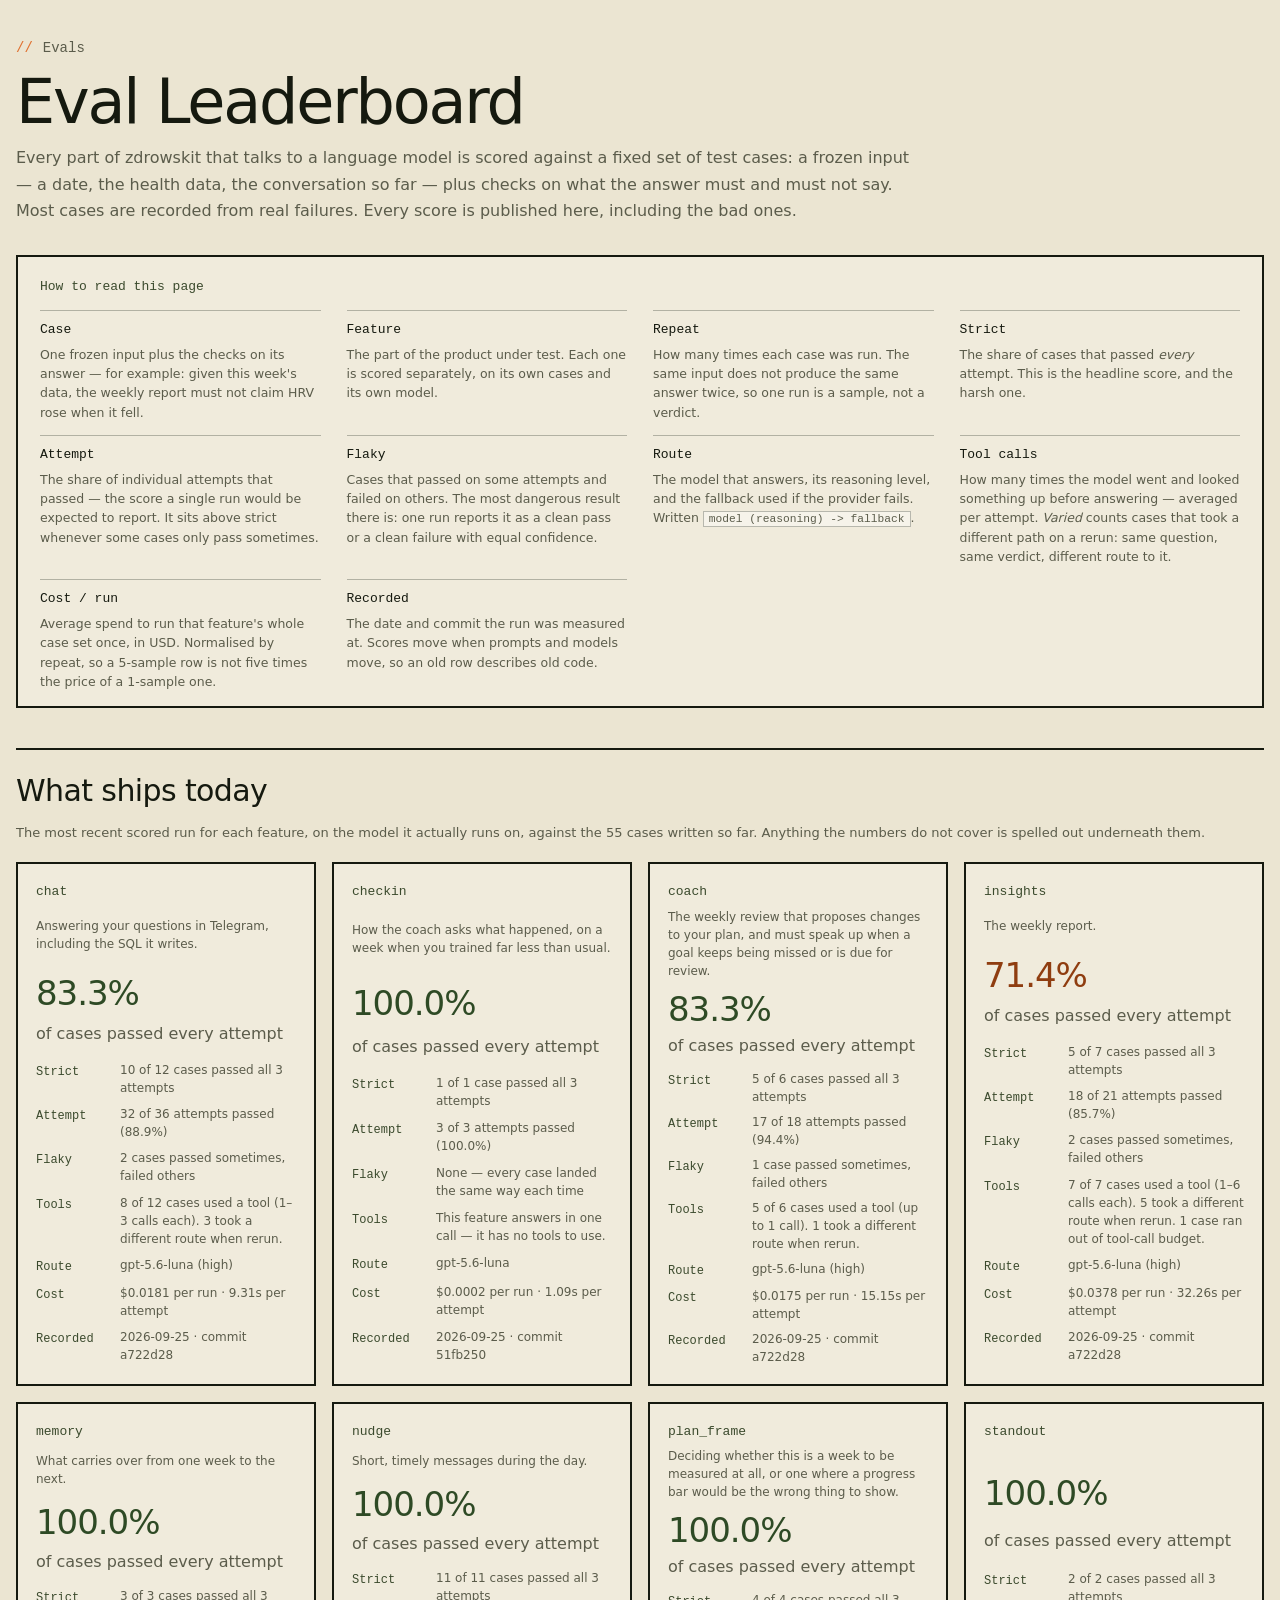
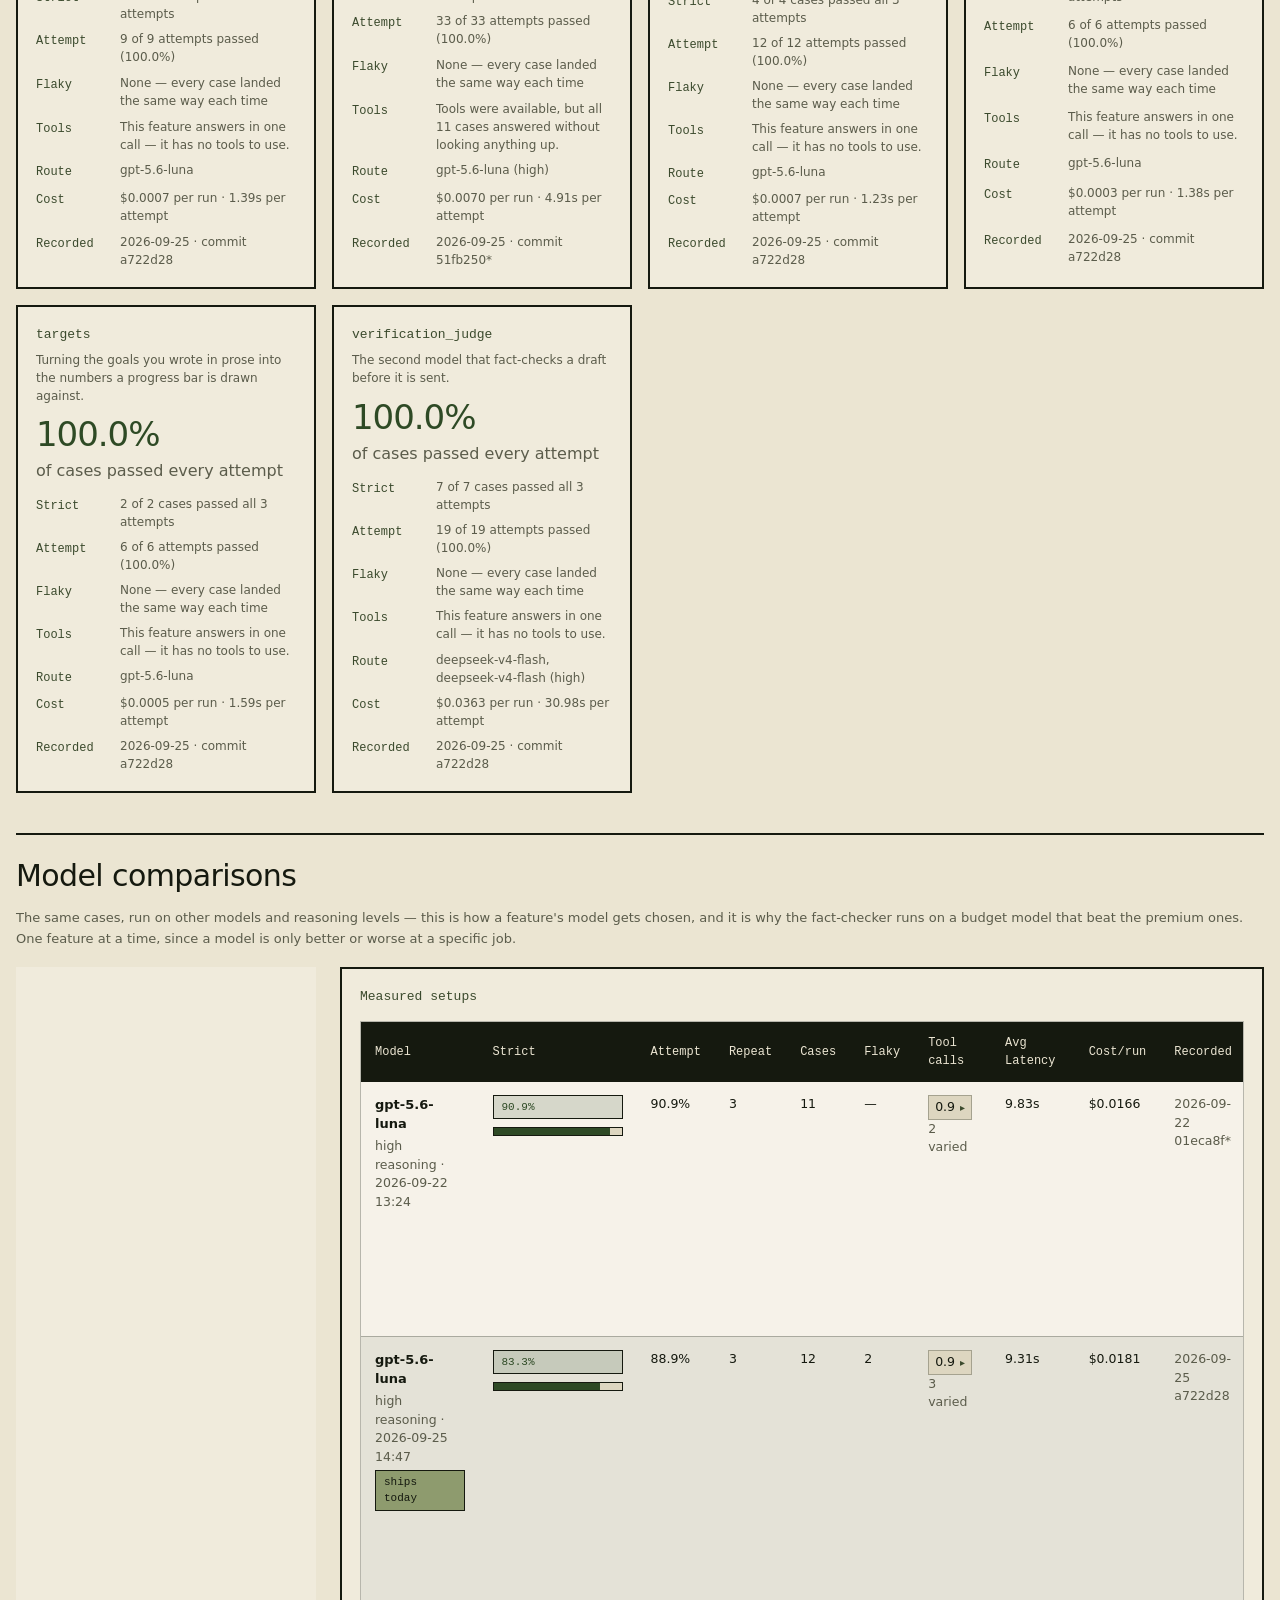
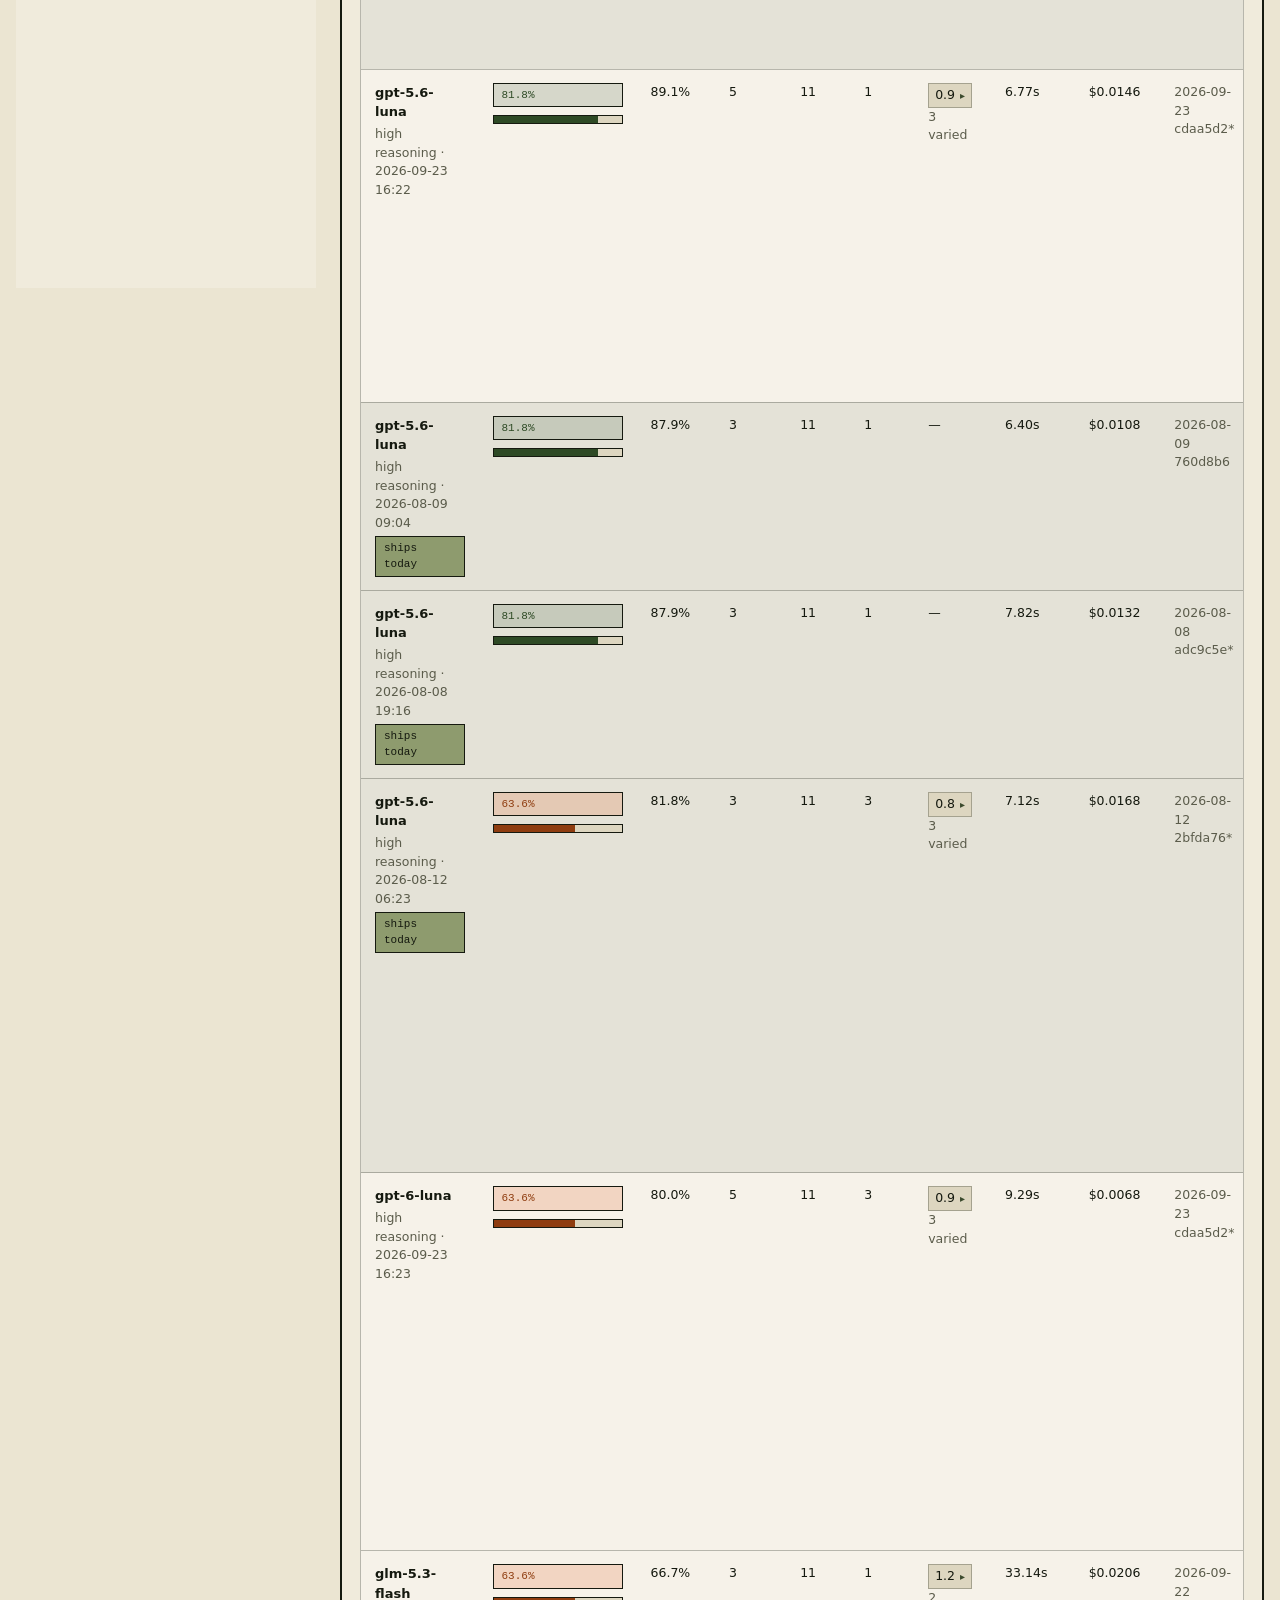
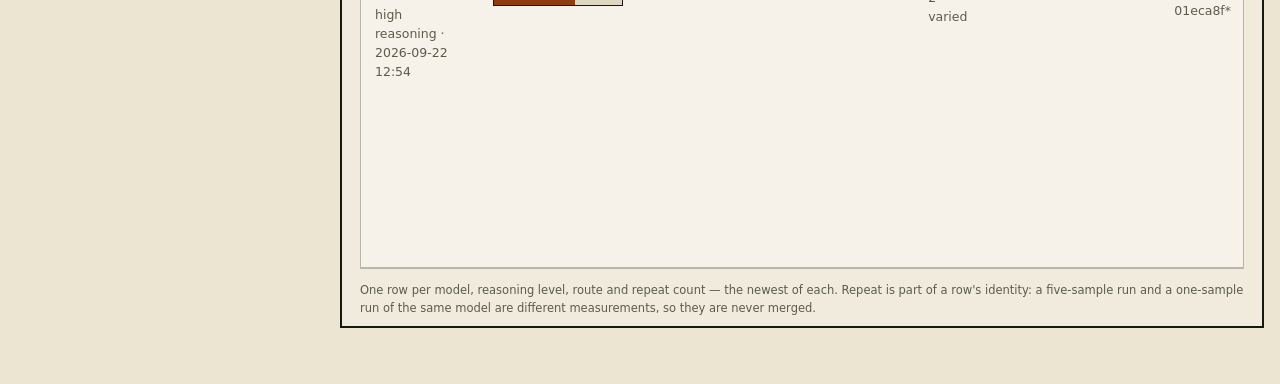
==== commit 08585839: "Record the nudge and check-in runs after today's fixes Feature-scoped production runs at repeat 3 fo" ====
--- a/evals/leaderboard.html
+++ b/evals/leaderboard.html
@@ -522,7 +522,7 @@
   </section>
     <div id="app"></div>
   </main>
-  <script id="leaderboard-data" type="application/json">{"features": [{"blurb": "Answering your questions in Telegram, including the SQL it writes.", "case_ids": ["chat_explicit_add_to_log", "chat_log_entry_token_format", "chat_log_life_disruption", "chat_log_social_rest_day", "chat_plan_lookup_no_log", "chat_running_speed_trend_chart_text_independent", "chat_running_speed_trend_pace_format", "chat_strategy_change_updates_weekly_plan", "chat_tempo_end_counts", "chat_tempo_progressive_positive", "chat_tempo_short_warmup_negative", "chat_weekly_lift_count_excludes_short_sessions"], "feature": "chat", "rows": [{"accuracy": 90.9090909090909, "attempts": 33, "avg_latency_s": 9.826554236178653, "avg_tool_calls": 0.9393939393939394, "capped_case_count": 0, "case_count": 11, "case_ids": ["chat_explicit_add_to_log", "chat_log_entry_token_format", "chat_log_life_disruption", "chat_log_social_rest_day", "chat_plan_lookup_no_log", "chat_running_speed_trend_chart_text_independent", "chat_running_speed_trend_pace_format", "chat_strategy_change_updates_weekly_plan", "chat_tempo_end_counts", "chat_tempo_progressive_positive", "chat_tempo_short_warmup_negative"], "case_rows": [{"case_id": "chat_explicit_add_to_log", "errored": 0, "failure_names": [], "flaky": false, "hit_iteration_cap": false, "outcome": "pass", "pass_rate": 1.0, "passes": 3, "path_varied": false, "rate_label": "3/3", "runs": 3, "scored": 3, "tool_calls_avg": 1.0, "tool_calls_max": 1, "tool_calls_min": 1, "tool_path_counts": [{"count": 3, "path": ["update_context"]}], "tool_paths": [["update_context"]]}, {"case_id": "chat_log_entry_token_format", "errored": 0, "failure_names": [], "flaky": false, "hit_iteration_cap": false, "outcome": "pass", "pass_rate": 1.0, "passes": 3, "path_varied": false, "rate_label": "3/3", "runs": 3, "scored": 3, "tool_calls_avg": 1.0, "tool_calls_max": 1, "tool_calls_min": 1, "tool_path_counts": [{"count": 3, "path": ["update_context"]}], "tool_paths": [["update_context"]]}, {"case_id": "chat_log_life_disruption", "errored": 0, "failure_names": [], "flaky": false, "hit_iteration_cap": false, "outcome": "pass", "pass_rate": 1.0, "passes": 3, "path_varied": false, "rate_label": "3/3", "runs": 3, "scored": 3, "tool_calls_avg": 1.0, "tool_calls_max": 1, "tool_calls_min": 1, "tool_path_counts": [{"count": 3, "path": ["update_context"]}], "tool_paths": [["update_context"]]}, {"case_id": "chat_log_social_rest_day", "errored": 0, "failure_names": [], "flaky": false, "hit_iteration_cap": false, "outcome": "pass", "pass_rate": 1.0, "passes": 3, "path_varied": false, "rate_label": "3/3", "runs": 3, "scored": 3, "tool_calls_avg": 1.0, "tool_calls_max": 1, "tool_calls_min": 1, "tool_path_counts": [{"count": 3, "path": ["update_context"]}], "tool_paths": [["update_context"]]}, {"case_id": "chat_plan_lookup_no_log", "errored": 0, "failure_names": [], "flaky": false, "hit_iteration_cap": false, "outcome": "pass", "pass_rate": 1.0, "passes": 3, "path_varied": false, "rate_label": "3/3", "runs": 3, "scored": 3, "tool_calls_avg": 0.0, "tool_calls_max": 0, "tool_calls_min": 0, "tool_path_counts": [{"count": 3, "path": []}], "tool_paths": [[]]}, {"case_id": "chat_running_speed_trend_chart_text_independent", "errored": 0, "failure_names": [], "flaky": false, "hit_iteration_cap": false, "outcome": "pass", "pass_rate": 1.0, "passes": 3, "path_varied": true, "rate_label": "3/3", "runs": 3, "scored": 3, "tool_calls_avg": 3.0, "tool_calls_max": 4, "tool_calls_min": 2, "tool_path_counts": [{"count": 1, "path": ["run_sql", "run_sql"]}, {"count": 1, "path": ["run_sql", "run_sql", "run_sql"]}, {"count": 1, "path": ["run_sql", "run_sql", "run_sql", "run_sql"]}], "tool_paths": [["run_sql", "run_sql"], ["run_sql", "run_sql", "run_sql"], ["run_sql", "run_sql", "run_sql", "run_sql"]]}, {"case_id": "chat_running_speed_trend_pace_format", "errored": 0, "failure_names": [], "flaky": false, "hit_iteration_cap": false, "outcome": "pass", "pass_rate": 1.0, "passes": 3, "path_varied": true, "rate_label": "3/3", "runs": 3, "scored": 3, "tool_calls_avg": 2.3333333333333335, "tool_calls_max": 3, "tool_calls_min": 2, "tool_path_counts": [{"count": 2, "path": ["run_sql", "run_sql"]}, {"count": 1, "path": ["run_sql", "run_sql", "run_sql"]}], "tool_paths": [["run_sql", "run_sql"], ["run_sql", "run_sql", "run_sql"]]}, {"case_id": "chat_strategy_change_updates_weekly_plan", "errored": 0, "failure_names": [], "flaky": false, "hit_iteration_cap": false, "outcome": "pass", "pass_rate": 1.0, "passes": 3, "path_varied": false, "rate_label": "3/3", "runs": 3, "scored": 3, "tool_calls_avg": 1.0, "tool_calls_max": 1, "tool_calls_min": 1, "tool_path_counts": [{"count": 3, "path": ["update_context"]}], "tool_paths": [["update_context"]]}, {"case_id": "chat_tempo_end_counts", "errored": 0, "failure_names": [], "flaky": false, "hit_iteration_cap": false, "outcome": "pass", "pass_rate": 1.0, "passes": 3, "path_varied": false, "rate_label": "3/3", "runs": 3, "scored": 3, "tool_calls_avg": 0.0, "tool_calls_max": 0, "tool_calls_min": 0, "tool_path_counts": [{"count": 3, "path": []}], "tool_paths": [[]]}, {"case_id": "chat_tempo_progressive_positive", "errored": 0, "failure_names": [], "flaky": false, "hit_iteration_cap": false, "outcome": "pass", "pass_rate": 1.0, "passes": 3, "path_varied": false, "rate_label": "3/3", "runs": 3, "scored": 3, "tool_calls_avg": 0.0, "tool_calls_max": 0, "tool_calls_min": 0, "tool_path_counts": [{"count": 3, "path": []}], "tool_paths": [[]]}, {"case_id": "chat_tempo_short_warmup_negative", "errored": 0, "failure_names": ["treats_shortened_session_as_not_meeting_the_prescription"], "flaky": false, "hit_iteration_cap": false, "outcome": "fail", "pass_rate": 0.0, "passes": 0, "path_varied": false, "rate_label": "0/3", "runs": 3, "scored": 3, "tool_calls_avg": 0.0, "tool_calls_max": 0, "tool_calls_min": 0, "tool_path_counts": [{"count": 3, "path": []}], "tool_paths": [[]]}], "cost_per_repeat": 0.016566696666666665, "created_at": "2026-09-22T13:24:41Z", "dirty": true, "errored": 0, "errored_case_ids": [], "failed": 3, "failed_case_ids": ["chat_tempo_short_warmup_negative"], "fallback_case_ids": [], "feature": "chat", "flaky_case_ids": [], "flaky_count": 0, "git_sha": "01eca8ff961f3f5ea11395b6522b3a6cbab11a2e", "git_sha_short": "01eca8f", "is_production": false, "model_display": "gpt-5.6-luna", "passed": 30, "reasoning_effort": "high", "recorded_on": "2026-09-22", "repeat": 3, "requested_model": "openai/gpt-5.6-luna", "revision_label": "01eca8f*", "route_set_id": "895ac021d5f263181fb93a6d3d6268dde1a412b1c8b274e06d442e4f083a9615", "routes": ["gpt-5.6-luna (high)"], "run_id": "0cf943cb25c7448498d5925b6caf6c90", "scored_attempts": 33, "scored_case_count": 11, "stable_fail_count": 1, "stable_pass_count": 10, "strict_accuracy": 90.9090909090909, "tool_calls_max": 4, "tool_calls_min": 1, "tool_using_case_count": 7, "total_cost": 0.049700089999999995, "varied_path_count": 2}, {"accuracy": 88.88888888888889, "attempts": 36, "avg_latency_s": 9.308043092663866, "avg_tool_calls": 0.8611111111111112, "capped_case_count": 0, "case_count": 12, "case_ids": ["chat_explicit_add_to_log", "chat_log_entry_token_format", "chat_log_life_disruption", "chat_log_social_rest_day", "chat_plan_lookup_no_log", "chat_running_speed_trend_chart_text_independent", "chat_running_speed_trend_pace_format", "chat_strategy_change_updates_weekly_plan", "chat_tempo_end_counts", "chat_tempo_progressive_positive", "chat_tempo_short_warmup_negative", "chat_weekly_lift_count_excludes_short_sessions"], "case_rows": [{"case_id": "chat_explicit_add_to_log", "errored": 0, "failure_names": [], "flaky": false, "hit_iteration_cap": false, "outcome": "pass", "pass_rate": 1.0, "passes": 3, "path_varied": false, "rate_label": "3/3", "runs": 3, "scored": 3, "tool_calls_avg": 1.0, "tool_calls_max": 1, "tool_calls_min": 1, "tool_path_counts": [{"count": 3, "path": ["update_context"]}], "tool_paths": [["update_context"]]}, {"case_id": "chat_log_entry_token_format", "errored": 0, "failure_names": [], "flaky": false, "hit_iteration_cap": false, "outcome": "pass", "pass_rate": 1.0, "passes": 3, "path_varied": false, "rate_label": "3/3", "runs": 3, "scored": 3, "tool_calls_avg": 1.0, "tool_calls_max": 1, "tool_calls_min": 1, "tool_path_counts": [{"count": 3, "path": ["update_context"]}], "tool_paths": [["update_context"]]}, {"case_id": "chat_log_life_disruption", "errored": 0, "failure_names": [], "flaky": false, "hit_iteration_cap": false, "outcome": "pass", "pass_rate": 1.0, "passes": 3, "path_varied": false, "rate_label": "3/3", "runs": 3, "scored": 3, "tool_calls_avg": 1.0, "tool_calls_max": 1, "tool_calls_min": 1, "tool_path_counts": [{"count": 3, "path": ["update_context"]}], "tool_paths": [["update_context"]]}, {"case_id": "chat_log_social_rest_day", "errored": 0, "failure_names": [], "flaky": false, "hit_iteration_cap": false, "outcome": "pass", "pass_rate": 1.0, "passes": 3, "path_varied": false, "rate_label": "3/3", "runs": 3, "scored": 3, "tool_calls_avg": 1.0, "tool_calls_max": 1, "tool_calls_min": 1, "tool_path_counts": [{"count": 3, "path": ["update_context"]}], "tool_paths": [["update_context"]]}, {"case_id": "chat_plan_lookup_no_log", "errored": 0, "failure_names": [], "flaky": false, "hit_iteration_cap": false, "outcome": "pass", "pass_rate": 1.0, "passes": 3, "path_varied": false, "rate_label": "3/3", "runs": 3, "scored": 3, "tool_calls_avg": 0.0, "tool_calls_max": 0, "tool_calls_min": 0, "tool_path_counts": [{"count": 3, "path": []}], "tool_paths": [[]]}, {"case_id": "chat_running_speed_trend_chart_text_independent", "errored": 0, "failure_names": ["includes_chart_block"], "flaky": true, "hit_iteration_cap": false, "outcome": "flaky", "pass_rate": 0.3333333333333333, "passes": 1, "path_varied": true, "rate_label": "1/3", "runs": 3, "scored": 3, "tool_calls_avg": 1.3333333333333333, "tool_calls_max": 2, "tool_calls_min": 1, "tool_path_counts": [{"count": 2, "path": ["run_sql"]}, {"count": 1, "path": ["run_sql", "run_sql"]}], "tool_paths": [["run_sql"], ["run_sql", "run_sql"]]}, {"case_id": "chat_running_speed_trend_pace_format", "errored": 0, "failure_names": [], "flaky": false, "hit_iteration_cap": false, "outcome": "pass", "pass_rate": 1.0, "passes": 3, "path_varied": true, "rate_label": "3/3", "runs": 3, "scored": 3, "tool_calls_avg": 2.3333333333333335, "tool_calls_max": 3, "tool_calls_min": 2, "tool_path_counts": [{"count": 2, "path": ["run_sql", "run_sql"]}, {"count": 1, "path": ["run_sql", "run_sql", "run_sql"]}], "tool_paths": [["run_sql", "run_sql"], ["run_sql", "run_sql", "run_sql"]]}, {"case_id": "chat_strategy_change_updates_weekly_plan", "errored": 0, "failure_names": [], "flaky": false, "hit_iteration_cap": false, "outcome": "pass", "pass_rate": 1.0, "passes": 3, "path_varied": false, "rate_label": "3/3", "runs": 3, "scored": 3, "tool_calls_avg": 1.0, "tool_calls_max": 1, "tool_calls_min": 1, "tool_path_counts": [{"count": 3, "path": ["update_context"]}], "tool_paths": [["update_context"]]}, {"case_id": "chat_tempo_end_counts", "errored": 0, "failure_names": [], "flaky": false, "hit_iteration_cap": false, "outcome": "pass", "pass_rate": 1.0, "passes": 3, "path_varied": false, "rate_label": "3/3", "runs": 3, "scored": 3, "tool_calls_avg": 0.0, "tool_calls_max": 0, "tool_calls_min": 0, "tool_path_counts": [{"count": 3, "path": []}], "tool_paths": [[]]}, {"case_id": "chat_tempo_progressive_positive", "errored": 0, "failure_names": [], "flaky": false, "hit_iteration_cap": false, "outcome": "pass", "pass_rate": 1.0, "passes": 3, "path_varied": false, "rate_label": "3/3", "runs": 3, "scored": 3, "tool_calls_avg": 0.0, "tool_calls_max": 0, "tool_calls_min": 0, "tool_path_counts": [{"count": 3, "path": []}], "tool_paths": [[]]}, {"case_id": "chat_tempo_short_warmup_negative", "errored": 0, "failure_names": ["treats_shortened_session_as_not_meeting_the_prescription"], "flaky": true, "hit_iteration_cap": false, "outcome": "flaky", "pass_rate": 0.3333333333333333, "passes": 1, "path_varied": false, "rate_label": "1/3", "runs": 3, "scored": 3, "tool_calls_avg": 0.0, "tool_calls_max": 0, "tool_calls_min": 0, "tool_path_counts": [{"count": 3, "path": []}], "tool_paths": [[]]}, {"case_id": "chat_weekly_lift_count_excludes_short_sessions", "errored": 0, "failure_names": [], "flaky": false, "hit_iteration_cap": false, "outcome": "pass", "pass_rate": 1.0, "passes": 3, "path_varied": true, "rate_label": "3/3", "runs": 3, "scored": 3, "tool_calls_avg": 1.6666666666666667, "tool_calls_max": 2, "tool_calls_min": 1, "tool_path_counts": [{"count": 2, "path": ["run_sql", "run_sql"]}, {"count": 1, "path": ["run_sql"]}], "tool_paths": [["run_sql"], ["run_sql", "run_sql"]]}], "cost_per_repeat": 0.01811345, "created_at": "2026-09-25T14:47:39Z", "dirty": false, "errored": 0, "errored_case_ids": [], "failed": 4, "failed_case_ids": [], "fallback_case_ids": [], "feature": "chat", "flaky_case_ids": ["chat_running_speed_trend_chart_text_independent", "chat_tempo_short_warmup_negative"], "flaky_count": 2, "git_sha": "a722d28ae9f7b1d9f380df9f1262f738203729c5", "git_sha_short": "a722d28", "is_production": true, "model_display": "gpt-5.6-luna", "passed": 32, "reasoning_effort": "high", "recorded_on": "2026-09-25", "repeat": 3, "requested_model": null, "revision_label": "a722d28", "route_set_id": "2ac625d7fafc4827684f4ed09fe89d58325d81ad1c13336d5cdd8f1a1da082dd", "routes": ["gpt-5.6-luna (high)"], "run_id": "745e5a3a6bc8421aadedcbd0a3f1fb0f", "scored_attempts": 36, "scored_case_count": 12, "stable_fail_count": 0, "stable_pass_count": 10, "strict_accuracy": 83.33333333333334, "tool_calls_max": 3, "tool_calls_min": 1, "tool_using_case_count": 8, "total_cost": 0.054340349999999996, "varied_path_count": 3}, {"accuracy": 89.0909090909091, "attempts": 55, "avg_latency_s": 6.77324901823039, "avg_tool_calls": 0.8727272727272727, "capped_case_count": 0, "case_count": 11, "case_ids": ["chat_explicit_add_to_log", "chat_log_entry_token_format", "chat_log_life_disruption", "chat_log_social_rest_day", "chat_plan_lookup_no_log", "chat_running_speed_trend_chart_text_independent", "chat_running_speed_trend_pace_format", "chat_strategy_change_updates_weekly_plan", "chat_tempo_end_counts", "chat_tempo_progressive_positive", "chat_tempo_short_warmup_negative"], "case_rows": [{"case_id": "chat_explicit_add_to_log", "errored": 0, "failure_names": [], "flaky": false, "hit_iteration_cap": false, "outcome": "pass", "pass_rate": 1.0, "passes": 5, "path_varied": false, "rate_label": "5/5", "runs": 5, "scored": 5, "tool_calls_avg": 1.0, "tool_calls_max": 1, "tool_calls_min": 1, "tool_path_counts": [{"count": 5, "path": ["update_context"]}], "tool_paths": [["update_context"]]}, {"case_id": "chat_log_entry_token_format", "errored": 0, "failure_names": [], "flaky": false, "hit_iteration_cap": false, "outcome": "pass", "pass_rate": 1.0, "passes": 5, "path_varied": false, "rate_label": "5/5", "runs": 5, "scored": 5, "tool_calls_avg": 1.0, "tool_calls_max": 1, "tool_calls_min": 1, "tool_path_counts": [{"count": 5, "path": ["update_context"]}], "tool_paths": [["update_context"]]}, {"case_id": "chat_log_life_disruption", "errored": 0, "failure_names": [], "flaky": false, "hit_iteration_cap": false, "outcome": "pass", "pass_rate": 1.0, "passes": 5, "path_varied": false, "rate_label": "5/5", "runs": 5, "scored": 5, "tool_calls_avg": 1.0, "tool_calls_max": 1, "tool_calls_min": 1, "tool_path_counts": [{"count": 5, "path": ["update_context"]}], "tool_paths": [["update_context"]]}, {"case_id": "chat_log_social_rest_day", "errored": 0, "failure_names": [], "flaky": false, "hit_iteration_cap": false, "outcome": "pass", "pass_rate": 1.0, "passes": 5, "path_varied": false, "rate_label": "5/5", "runs": 5, "scored": 5, "tool_calls_avg": 1.0, "tool_calls_max": 1, "tool_calls_min": 1, "tool_path_counts": [{"count": 5, "path": ["update_context"]}], "tool_paths": [["update_context"]]}, {"case_id": "chat_plan_lookup_no_log", "errored": 0, "failure_names": [], "flaky": false, "hit_iteration_cap": false, "outcome": "pass", "pass_rate": 1.0, "passes": 5, "path_varied": false, "rate_label": "5/5", "runs": 5, "scored": 5, "tool_calls_avg": 0.0, "tool_calls_max": 0, "tool_calls_min": 0, "tool_path_counts": [{"count": 5, "path": []}], "tool_paths": [[]]}, {"case_id": "chat_running_speed_trend_chart_text_independent", "errored": 0, "failure_names": ["includes_chart_block"], "flaky": true, "hit_iteration_cap": false, "outcome": "flaky", "pass_rate": 0.8, "passes": 4, "path_varied": true, "rate_label": "4/5", "runs": 5, "scored": 5, "tool_calls_avg": 1.8, "tool_calls_max": 3, "tool_calls_min": 1, "tool_path_counts": [{"count": 2, "path": ["run_sql", "run_sql"]}, {"count": 2, "path": ["run_sql"]}, {"count": 1, "path": ["run_sql", "run_sql", "run_sql"]}], "tool_paths": [["run_sql"], ["run_sql", "run_sql"], ["run_sql", "run_sql", "run_sql"]]}, {"case_id": "chat_running_speed_trend_pace_format", "errored": 0, "failure_names": [], "flaky": false, "hit_iteration_cap": false, "outcome": "pass", "pass_rate": 1.0, "passes": 5, "path_varied": true, "rate_label": "5/5", "runs": 5, "scored": 5, "tool_calls_avg": 2.2, "tool_calls_max": 3, "tool_calls_min": 1, "tool_path_counts": [{"count": 2, "path": ["run_sql", "run_sql", "run_sql"]}, {"count": 2, "path": ["run_sql", "run_sql"]}, {"count": 1, "path": ["run_sql"]}], "tool_paths": [["run_sql"], ["run_sql", "run_sql"], ["run_sql", "run_sql", "run_sql"]]}, {"case_id": "chat_strategy_change_updates_weekly_plan", "errored": 0, "failure_names": [], "flaky": false, "hit_iteration_cap": false, "outcome": "pass", "pass_rate": 1.0, "passes": 5, "path_varied": true, "rate_label": "5/5", "runs": 5, "scored": 5, "tool_calls_avg": 1.6, "tool_calls_max": 2, "tool_calls_min": 1, "tool_path_counts": [{"count": 3, "path": ["update_context", "update_context"]}, {"count": 2, "path": ["update_context"]}], "tool_paths": [["update_context"], ["update_context", "update_context"]]}, {"case_id": "chat_tempo_end_counts", "errored": 0, "failure_names": [], "flaky": false, "hit_iteration_cap": false, "outcome": "pass", "pass_rate": 1.0, "passes": 5, "path_varied": false, "rate_label": "5/5", "runs": 5, "scored": 5, "tool_calls_avg": 0.0, "tool_calls_max": 0, "tool_calls_min": 0, "tool_path_counts": [{"count": 5, "path": []}], "tool_paths": [[]]}, {"case_id": "chat_tempo_progressive_positive", "errored": 0, "failure_names": [], "flaky": false, "hit_iteration_cap": false, "outcome": "pass", "pass_rate": 1.0, "passes": 5, "path_varied": false, "rate_label": "5/5", "runs": 5, "scored": 5, "tool_calls_avg": 0.0, "tool_calls_max": 0, "tool_calls_min": 0, "tool_path_counts": [{"count": 5, "path": []}], "tool_paths": [[]]}, {"case_id": "chat_tempo_short_warmup_negative", "errored": 0, "failure_names": ["treats_shortened_session_as_not_meeting_the_prescription"], "flaky": false, "hit_iteration_cap": false, "outcome": "fail", "pass_rate": 0.0, "passes": 0, "path_varied": false, "rate_label": "0/5", "runs": 5, "scored": 5, "tool_calls_avg": 0.0, "tool_calls_max": 0, "tool_calls_min": 0, "tool_path_counts": [{"count": 5, "path": []}], "tool_paths": [[]]}], "cost_per_repeat": 0.014601928, "created_at": "2026-09-23T16:22:45Z", "dirty": true, "errored": 0, "errored_case_ids": [], "failed": 6, "failed_case_ids": ["chat_tempo_short_warmup_negative"], "fallback_case_ids": [], "feature": "chat", "flaky_case_ids": ["chat_running_speed_trend_chart_text_independent"], "flaky_count": 1, "git_sha": "cdaa5d2537f5bcd0c4f0e733516faab3901a98ee", "git_sha_short": "cdaa5d2", "is_production": false, "model_display": "gpt-5.6-luna", "passed": 49, "reasoning_effort": "high", "recorded_on": "2026-09-23", "repeat": 5, "requested_model": "openai/gpt-5.6-luna", "revision_label": "cdaa5d2*", "route_set_id": "895ac021d5f263181fb93a6d3d6268dde1a412b1c8b274e06d442e4f083a9615", "routes": ["gpt-5.6-luna (high)"], "run_id": "f1475c0027b541e89621782bc16c6c7c", "scored_attempts": 55, "scored_case_count": 11, "stable_fail_count": 1, "stable_pass_count": 9, "strict_accuracy": 81.81818181818183, "tool_calls_max": 3, "tool_calls_min": 1, "tool_using_case_count": 7, "total_cost": 0.07300964, "varied_path_count": 3}, {"accuracy": 87.87878787878788, "attempts": 33, "avg_latency_s": 6.40492247236949, "avg_tool_calls": null, "capped_case_count": 0, "case_count": 11, "case_ids": ["chat_explicit_add_to_log", "chat_log_entry_token_format", "chat_log_life_disruption", "chat_log_social_rest_day", "chat_plan_lookup_no_log", "chat_running_speed_trend_chart_text_independent", "chat_running_speed_trend_pace_format", "chat_strategy_change_updates_weekly_plan", "chat_tempo_end_counts", "chat_tempo_progressive_positive", "chat_tempo_short_warmup_negative"], "case_rows": [{"case_id": "chat_explicit_add_to_log", "errored": 0, "failure_names": [], "flaky": false, "hit_iteration_cap": false, "outcome": "pass", "pass_rate": 1.0, "passes": 3, "path_varied": false, "rate_label": "3/3", "runs": 3, "scored": 3, "tool_calls_avg": null, "tool_calls_max": null, "tool_calls_min": null, "tool_path_counts": [], "tool_paths": []}, {"case_id": "chat_log_entry_token_format", "errored": 0, "failure_names": [], "flaky": false, "hit_iteration_cap": false, "outcome": "pass", "pass_rate": 1.0, "passes": 3, "path_varied": false, "rate_label": "3/3", "runs": 3, "scored": 3, "tool_calls_avg": null, "tool_calls_max": null, "tool_calls_min": null, "tool_path_counts": [], "tool_paths": []}, {"case_id": "chat_log_life_disruption", "errored": 0, "failure_names": [], "flaky": false, "hit_iteration_cap": false, "outcome": "pass", "pass_rate": 1.0, "passes": 3, "path_varied": false, "rate_label": "3/3", "runs": 3, "scored": 3, "tool_calls_avg": null, "tool_calls_max": null, "tool_calls_min": null, "tool_path_counts": [], "tool_paths": []}, {"case_id": "chat_log_social_rest_day", "errored": 0, "failure_names": [], "flaky": false, "hit_iteration_cap": false, "outcome": "pass", "pass_rate": 1.0, "passes": 3, "path_varied": false, "rate_label": "3/3", "runs": 3, "scored": 3, "tool_calls_avg": null, "tool_calls_max": null, "tool_calls_min": null, "tool_path_counts": [], "tool_paths": []}, {"case_id": "chat_plan_lookup_no_log", "errored": 0, "failure_names": [], "flaky": false, "hit_iteration_cap": false, "outcome": "pass", "pass_rate": 1.0, "passes": 3, "path_varied": false, "rate_label": "3/3", "runs": 3, "scored": 3, "tool_calls_avg": null, "tool_calls_max": null, "tool_calls_min": null, "tool_path_counts": [], "tool_paths": []}, {"case_id": "chat_running_speed_trend_chart_text_independent", "errored": 0, "failure_names": [], "flaky": false, "hit_iteration_cap": false, "outcome": "pass", "pass_rate": 1.0, "passes": 3, "path_varied": false, "rate_label": "3/3", "runs": 3, "scored": 3, "tool_calls_avg": null, "tool_calls_max": null, "tool_calls_min": null, "tool_path_counts": [], "tool_paths": []}, {"case_id": "chat_running_speed_trend_pace_format", "errored": 0, "failure_names": [], "flaky": false, "hit_iteration_cap": false, "outcome": "pass", "pass_rate": 1.0, "passes": 3, "path_varied": false, "rate_label": "3/3", "runs": 3, "scored": 3, "tool_calls_avg": null, "tool_calls_max": null, "tool_calls_min": null, "tool_path_counts": [], "tool_paths": []}, {"case_id": "chat_strategy_change_updates_weekly_plan", "errored": 0, "failure_names": ["weekly_plan_mentions_four_runs"], "flaky": true, "hit_iteration_cap": false, "outcome": "flaky", "pass_rate": 0.6666666666666666, "passes": 2, "path_varied": false, "rate_label": "2/3", "runs": 3, "scored": 3, "tool_calls_avg": null, "tool_calls_max": null, "tool_calls_min": null, "tool_path_counts": [], "tool_paths": []}, {"case_id": "chat_tempo_end_counts", "errored": 0, "failure_names": [], "flaky": false, "hit_iteration_cap": false, "outcome": "pass", "pass_rate": 1.0, "passes": 3, "path_varied": false, "rate_label": "3/3", "runs": 3, "scored": 3, "tool_calls_avg": null, "tool_calls_max": null, "tool_calls_min": null, "tool_path_counts": [], "tool_paths": []}, {"case_id": "chat_tempo_progressive_positive", "errored": 0, "failure_names": [], "flaky": false, "hit_iteration_cap": false, "outcome": "pass", "pass_rate": 1.0, "passes": 3, "path_varied": false, "rate_label": "3/3", "runs": 3, "scored": 3, "tool_calls_avg": null, "tool_calls_max": null, "tool_calls_min": null, "tool_path_counts": [], "tool_paths": []}, {"case_id": "chat_tempo_short_warmup_negative", "errored": 0, "failure_names": ["treats_shortened_session_as_not_meeting_the_prescription"], "flaky": false, "hit_iteration_cap": false, "outcome": "fail", "pass_rate": 0.0, "passes": 0, "path_varied": false, "rate_label": "0/3", "runs": 3, "scored": 3, "tool_calls_avg": null, "tool_calls_max": null, "tool_calls_min": null, "tool_path_counts": [], "tool_paths": []}], "cost_per_repeat": 0.010819959733333334, "created_at": "2026-08-09T09:04:34Z", "dirty": false, "errored": 0, "errored_case_ids": [], "failed": 4, "failed_case_ids": ["chat_tempo_short_warmup_negative"], "fallback_case_ids": ["chat_running_speed_trend_chart_text_independent"], "feature": "chat", "flaky_case_ids": ["chat_strategy_change_updates_weekly_plan"], "flaky_count": 1, "git_sha": "760d8b60c92d4c3522f36b19a7ad41f255c7e413", "git_sha_short": "760d8b6", "is_production": true, "model_display": "gpt-5.6-luna", "passed": 29, "reasoning_effort": "high", "recorded_on": "2026-08-09", "repeat": 3, "requested_model": null, "revision_label": "760d8b6", "route_set_id": "f6b8072161e5abacb1d880161365fbf5484a9f16a3e3930686dec230a0c7a376", "routes": ["gpt-5.6-luna (high)"], "run_id": "625a479d2b4f41cea38ad2064531aa3d", "scored_attempts": 33, "scored_case_count": 11, "stable_fail_count": 1, "stable_pass_count": 9, "strict_accuracy": 81.81818181818183, "tool_calls_max": null, "tool_calls_min": null, "tool_using_case_count": 0, "total_cost": 0.0324598792, "varied_path_count": 0}, {"accuracy": 87.87878787878788, "attempts": 33, "avg_latency_s": 7.82364127034265, "avg_tool_calls": null, "capped_case_count": 0, "case_count": 11, "case_ids": ["chat_explicit_add_to_log", "chat_log_entry_token_format", "chat_log_life_disruption", "chat_log_social_rest_day", "chat_plan_lookup_no_log", "chat_running_speed_trend_chart_text_independent", "chat_running_speed_trend_pace_format", "chat_strategy_change_updates_weekly_plan", "chat_tempo_end_counts", "chat_tempo_progressive_positive", "chat_tempo_short_warmup_negative"], "case_rows": [{"case_id": "chat_explicit_add_to_log", "errored": 0, "failure_names": [], "flaky": false, "hit_iteration_cap": false, "outcome": "pass", "pass_rate": 1.0, "passes": 3, "path_varied": false, "rate_label": "3/3", "runs": 3, "scored": 3, "tool_calls_avg": null, "tool_calls_max": null, "tool_calls_min": null, "tool_path_counts": [], "tool_paths": []}, {"case_id": "chat_log_entry_token_format", "errored": 0, "failure_names": [], "flaky": false, "hit_iteration_cap": false, "outcome": "pass", "pass_rate": 1.0, "passes": 3, "path_varied": false, "rate_label": "3/3", "runs": 3, "scored": 3, "tool_calls_avg": null, "tool_calls_max": null, "tool_calls_min": null, "tool_path_counts": [], "tool_paths": []}, {"case_id": "chat_log_life_disruption", "errored": 0, "failure_names": [], "flaky": false, "hit_iteration_cap": false, "outcome": "pass", "pass_rate": 1.0, "passes": 3, "path_varied": false, "rate_label": "3/3", "runs": 3, "scored": 3, "tool_calls_avg": null, "tool_calls_max": null, "tool_calls_min": null, "tool_path_counts": [], "tool_paths": []}, {"case_id": "chat_log_social_rest_day", "errored": 0, "failure_names": [], "flaky": false, "hit_iteration_cap": false, "outcome": "pass", "pass_rate": 1.0, "passes": 3, "path_varied": false, "rate_label": "3/3", "runs": 3, "scored": 3, "tool_calls_avg": null, "tool_calls_max": null, "tool_calls_min": null, "tool_path_counts": [], "tool_paths": []}, {"case_id": "chat_plan_lookup_no_log", "errored": 0, "failure_names": [], "flaky": false, "hit_iteration_cap": false, "outcome": "pass", "pass_rate": 1.0, "passes": 3, "path_varied": false, "rate_label": "3/3", "runs": 3, "scored": 3, "tool_calls_avg": null, "tool_calls_max": null, "tool_calls_min": null, "tool_path_counts": [], "tool_paths": []}, {"case_id": "chat_running_speed_trend_chart_text_independent", "errored": 0, "failure_names": ["includes_chart_block"], "flaky": true, "hit_iteration_cap": false, "outcome": "flaky", "pass_rate": 0.6666666666666666, "passes": 2, "path_varied": false, "rate_label": "2/3", "runs": 3, "scored": 3, "tool_calls_avg": null, "tool_calls_max": null, "tool_calls_min": null, "tool_path_counts": [], "tool_paths": []}, {"case_id": "chat_running_speed_trend_pace_format", "errored": 0, "failure_names": [], "flaky": false, "hit_iteration_cap": false, "outcome": "pass", "pass_rate": 1.0, "passes": 3, "path_varied": false, "rate_label": "3/3", "runs": 3, "scored": 3, "tool_calls_avg": null, "tool_calls_max": null, "tool_calls_min": null, "tool_path_counts": [], "tool_paths": []}, {"case_id": "chat_strategy_change_updates_weekly_plan", "errored": 0, "failure_names": [], "flaky": false, "hit_iteration_cap": false, "outcome": "pass", "pass_rate": 1.0, "passes": 3, "path_varied": false, "rate_label": "3/3", "runs": 3, "scored": 3, "tool_calls_avg": null, "tool_calls_max": null, "tool_calls_min": null, "tool_path_counts": [], "tool_paths": []}, {"case_id": "chat_tempo_end_counts", "errored": 0, "failure_names": [], "flaky": false, "hit_iteration_cap": false, "outcome": "pass", "pass_rate": 1.0, "passes": 3, "path_varied": false, "rate_label": "3/3", "runs": 3, "scored": 3, "tool_calls_avg": null, "tool_calls_max": null, "tool_calls_min": null, "tool_path_counts": [], "tool_paths": []}, {"case_id": "chat_tempo_progressive_positive", "errored": 0, "failure_names": [], "flaky": false, "hit_iteration_cap": false, "outcome": "pass", "pass_rate": 1.0, "passes": 3, "path_varied": false, "rate_label": "3/3", "runs": 3, "scored": 3, "tool_calls_avg": null, "tool_calls_max": null, "tool_calls_min": null, "tool_path_counts": [], "tool_paths": []}, {"case_id": "chat_tempo_short_warmup_negative", "errored": 0, "failure_names": ["treats_shortened_session_as_not_meeting_the_prescription"], "flaky": false, "hit_iteration_cap": false, "outcome": "fail", "pass_rate": 0.0, "passes": 0, "path_varied": false, "rate_label": "0/3", "runs": 3, "scored": 3, "tool_calls_avg": null, "tool_calls_max": null, "tool_calls_min": null, "tool_path_counts": [], "tool_paths": []}], "cost_per_repeat": 0.013165328333333332, "created_at": "2026-08-08T19:16:40Z", "dirty": true, "errored": 0, "errored_case_ids": [], "failed": 4, "failed_case_ids": ["chat_tempo_short_warmup_negative"], "fallback_case_ids": [], "feature": "chat", "flaky_case_ids": ["chat_running_speed_trend_chart_text_independent"], "flaky_count": 1, "git_sha": "adc9c5e76349229dd921b6e26341cf9965dd0469", "git_sha_short": "adc9c5e", "is_production": true, "model_display": "gpt-5.6-luna", "passed": 29, "reasoning_effort": "high", "recorded_on": "2026-08-08", "repeat": 3, "requested_model": null, "revision_label": "adc9c5e*", "route_set_id": "0b5699635bd2344a971583b9baf5f3a2993a21a5618663d12771b886c0581973", "routes": ["gpt-5.6-luna (high)"], "run_id": "33511df4867b47faa15a0ef7e9d921a5", "scored_attempts": 33, "scored_case_count": 11, "stable_fail_count": 1, "stable_pass_count": 9, "strict_accuracy": 81.81818181818183, "tool_calls_max": null, "tool_calls_min": null, "tool_using_case_count": 0, "total_cost": 0.039495985, "varied_path_count": 0}, {"accuracy": 81.81818181818183, "attempts": 33, "avg_latency_s": 7.117292018790701, "avg_tool_calls": 0.8484848484848485, "capped_case_count": 0, "case_count": 11, "case_ids": ["chat_explicit_add_to_log", "chat_log_entry_token_format", "chat_log_life_disruption", "chat_log_social_rest_day", "chat_plan_lookup_no_log", "chat_running_speed_trend_chart_text_independent", "chat_running_speed_trend_pace_format", "chat_strategy_change_updates_weekly_plan", "chat_tempo_end_counts", "chat_tempo_progressive_positive", "chat_tempo_short_warmup_negative"], "case_rows": [{"case_id": "chat_explicit_add_to_log", "errored": 0, "failure_names": [], "flaky": false, "hit_iteration_cap": false, "outcome": "pass", "pass_rate": 1.0, "passes": 3, "path_varied": false, "rate_label": "3/3", "runs": 3, "scored": 3, "tool_calls_avg": 1.0, "tool_calls_max": 1, "tool_calls_min": 1, "tool_path_counts": [{"count": 3, "path": ["update_context"]}], "tool_paths": [["update_context"]]}, {"case_id": "chat_log_entry_token_format", "errored": 0, "failure_names": ["entry_stands_alone_without_the_conversation"], "flaky": true, "hit_iteration_cap": false, "outcome": "flaky", "pass_rate": 0.6666666666666666, "passes": 2, "path_varied": false, "rate_label": "2/3", "runs": 3, "scored": 3, "tool_calls_avg": 1.0, "tool_calls_max": 1, "tool_calls_min": 1, "tool_path_counts": [{"count": 3, "path": ["update_context"]}], "tool_paths": [["update_context"]]}, {"case_id": "chat_log_life_disruption", "errored": 0, "failure_names": [], "flaky": false, "hit_iteration_cap": false, "outcome": "pass", "pass_rate": 1.0, "passes": 3, "path_varied": false, "rate_label": "3/3", "runs": 3, "scored": 3, "tool_calls_avg": 1.0, "tool_calls_max": 1, "tool_calls_min": 1, "tool_path_counts": [{"count": 3, "path": ["update_context"]}], "tool_paths": [["update_context"]]}, {"case_id": "chat_log_social_rest_day", "errored": 0, "failure_names": [], "flaky": false, "hit_iteration_cap": false, "outcome": "pass", "pass_rate": 1.0, "passes": 3, "path_varied": false, "rate_label": "3/3", "runs": 3, "scored": 3, "tool_calls_avg": 1.0, "tool_calls_max": 1, "tool_calls_min": 1, "tool_path_counts": [{"count": 3, "path": ["update_context"]}], "tool_paths": [["update_context"]]}, {"case_id": "chat_plan_lookup_no_log", "errored": 0, "failure_names": [], "flaky": false, "hit_iteration_cap": false, "outcome": "pass", "pass_rate": 1.0, "passes": 3, "path_varied": false, "rate_label": "3/3", "runs": 3, "scored": 3, "tool_calls_avg": 0.0, "tool_calls_max": 0, "tool_calls_min": 0, "tool_path_counts": [{"count": 3, "path": []}], "tool_paths": [[]]}, {"case_id": "chat_running_speed_trend_chart_text_independent", "errored": 0, "failure_names": ["includes_chart_block"], "flaky": true, "hit_iteration_cap": false, "outcome": "flaky", "pass_rate": 0.6666666666666666, "passes": 2, "path_varied": true, "rate_label": "2/3", "runs": 3, "scored": 3, "tool_calls_avg": 2.3333333333333335, "tool_calls_max": 3, "tool_calls_min": 2, "tool_path_counts": [{"count": 2, "path": ["run_sql", "run_sql"]}, {"count": 1, "path": ["run_sql", "run_sql", "run_sql"]}], "tool_paths": [["run_sql", "run_sql"], ["run_sql", "run_sql", "run_sql"]]}, {"case_id": "chat_running_speed_trend_pace_format", "errored": 0, "failure_names": [], "flaky": false, "hit_iteration_cap": false, "outcome": "pass", "pass_rate": 1.0, "passes": 3, "path_varied": true, "rate_label": "3/3", "runs": 3, "scored": 3, "tool_calls_avg": 1.6666666666666667, "tool_calls_max": 2, "tool_calls_min": 1, "tool_path_counts": [{"count": 2, "path": ["run_sql", "run_sql"]}, {"count": 1, "path": ["run_sql"]}], "tool_paths": [["run_sql"], ["run_sql", "run_sql"]]}, {"case_id": "chat_strategy_change_updates_weekly_plan", "errored": 0, "failure_names": ["weekly_plan_mentions_four_runs"], "flaky": true, "hit_iteration_cap": false, "outcome": "flaky", "pass_rate": 0.6666666666666666, "passes": 2, "path_varied": true, "rate_label": "2/3", "runs": 3, "scored": 3, "tool_calls_avg": 1.3333333333333333, "tool_calls_max": 2, "tool_calls_min": 1, "tool_path_counts": [{"count": 2, "path": ["update_context"]}, {"count": 1, "path": ["update_context", "update_context"]}], "tool_paths": [["update_context"], ["update_context", "update_context"]]}, {"case_id": "chat_tempo_end_counts", "errored": 0, "failure_names": [], "flaky": false, "hit_iteration_cap": false, "outcome": "pass", "pass_rate": 1.0, "passes": 3, "path_varied": false, "rate_label": "3/3", "runs": 3, "scored": 3, "tool_calls_avg": 0.0, "tool_calls_max": 0, "tool_calls_min": 0, "tool_path_counts": [{"count": 3, "path": []}], "tool_paths": [[]]}, {"case_id": "chat_tempo_progressive_positive", "errored": 0, "failure_names": [], "flaky": false, "hit_iteration_cap": false, "outcome": "pass", "pass_rate": 1.0, "passes": 3, "path_varied": false, "rate_label": "3/3", "runs": 3, "scored": 3, "tool_calls_avg": 0.0, "tool_calls_max": 0, "tool_calls_min": 0, "tool_path_counts": [{"count": 3, "path": []}], "tool_paths": [[]]}, {"case_id": "chat_tempo_short_warmup_negative", "errored": 0, "failure_names": ["treats_shortened_session_as_not_meeting_the_prescription"], "flaky": false, "hit_iteration_cap": false, "outcome": "fail", "pass_rate": 0.0, "passes": 0, "path_varied": false, "rate_label": "0/3", "runs": 3, "scored": 3, "tool_calls_avg": 0.0, "tool_calls_max": 0, "tool_calls_min": 0, "tool_path_counts": [{"count": 3, "path": []}], "tool_paths": [[]]}], "cost_per_repeat": 0.016806296666666665, "created_at": "2026-08-12T06:23:01Z", "dirty": true, "errored": 0, "errored_case_ids": [], "failed": 6, "failed_case_ids": ["chat_tempo_short_warmup_negative"], "fallback_case_ids": [], "feature": "chat", "flaky_case_ids": ["chat_log_entry_token_format", "chat_running_speed_trend_chart_text_independent", "chat_strategy_change_updates_weekly_plan"], "flaky_count": 3, "git_sha": "2bfda76c35ce906174d772b5bb24678ebeca007c", "git_sha_short": "2bfda76", "is_production": true, "model_display": "gpt-5.6-luna", "passed": 27, "reasoning_effort": "high", "recorded_on": "2026-08-12", "repeat": 3, "requested_model": null, "revision_label": "2bfda76*", "route_set_id": "a3e705f3e480a901749cd64159fa3cd3080c79c343fc5136c2c775767144c839", "routes": ["gpt-5.6-luna (high)"], "run_id": "ee964e772aa04716945652cc848a598d", "scored_attempts": 33, "scored_case_count": 11, "stable_fail_count": 1, "stable_pass_count": 7, "strict_accuracy": 63.63636363636363, "tool_calls_max": 3, "tool_calls_min": 1, "tool_using_case_count": 7, "total_cost": 0.050418889999999994, "varied_path_count": 3}, {"accuracy": 80.0, "attempts": 55, "avg_latency_s": 9.291267541635104, "avg_tool_calls": 0.9454545454545454, "capped_case_count": 0, "case_count": 11, "case_ids": ["chat_explicit_add_to_log", "chat_log_entry_token_format", "chat_log_life_disruption", "chat_log_social_rest_day", "chat_plan_lookup_no_log", "chat_running_speed_trend_chart_text_independent", "chat_running_speed_trend_pace_format", "chat_strategy_change_updates_weekly_plan", "chat_tempo_end_counts", "chat_tempo_progressive_positive", "chat_tempo_short_warmup_negative"], "case_rows": [{"case_id": "chat_explicit_add_to_log", "errored": 0, "failure_names": [], "flaky": false, "hit_iteration_cap": false, "outcome": "pass", "pass_rate": 1.0, "passes": 5, "path_varied": false, "rate_label": "5/5", "runs": 5, "scored": 5, "tool_calls_avg": 1.0, "tool_calls_max": 1, "tool_calls_min": 1, "tool_path_counts": [{"count": 5, "path": ["update_context"]}], "tool_paths": [["update_context"]]}, {"case_id": "chat_log_entry_token_format", "errored": 0, "failure_names": ["proposes_log_append"], "flaky": true, "hit_iteration_cap": false, "outcome": "flaky", "pass_rate": 0.6, "passes": 3, "path_varied": true, "rate_label": "3/5", "runs": 5, "scored": 5, "tool_calls_avg": 1.4, "tool_calls_max": 2, "tool_calls_min": 1, "tool_path_counts": [{"count": 3, "path": ["update_context"]}, {"count": 2, "path": ["update_context", "update_context"]}], "tool_paths": [["update_context"], ["update_context", "update_context"]]}, {"case_id": "chat_log_life_disruption", "errored": 0, "failure_names": [], "flaky": false, "hit_iteration_cap": false, "outcome": "pass", "pass_rate": 1.0, "passes": 5, "path_varied": false, "rate_label": "5/5", "runs": 5, "scored": 5, "tool_calls_avg": 1.0, "tool_calls_max": 1, "tool_calls_min": 1, "tool_path_counts": [{"count": 5, "path": ["update_context"]}], "tool_paths": [["update_context"]]}, {"case_id": "chat_log_social_rest_day", "errored": 0, "failure_names": [], "flaky": false, "hit_iteration_cap": false, "outcome": "pass", "pass_rate": 1.0, "passes": 5, "path_varied": false, "rate_label": "5/5", "runs": 5, "scored": 5, "tool_calls_avg": 1.0, "tool_calls_max": 1, "tool_calls_min": 1, "tool_path_counts": [{"count": 5, "path": ["update_context"]}], "tool_paths": [["update_context"]]}, {"case_id": "chat_plan_lookup_no_log", "errored": 0, "failure_names": [], "flaky": false, "hit_iteration_cap": false, "outcome": "pass", "pass_rate": 1.0, "passes": 5, "path_varied": false, "rate_label": "5/5", "runs": 5, "scored": 5, "tool_calls_avg": 0.0, "tool_calls_max": 0, "tool_calls_min": 0, "tool_path_counts": [{"count": 5, "path": []}], "tool_paths": [[]]}, {"case_id": "chat_running_speed_trend_chart_text_independent", "errored": 0, "failure_names": ["includes_chart_block"], "flaky": true, "hit_iteration_cap": false, "outcome": "flaky", "pass_rate": 0.6, "passes": 3, "path_varied": true, "rate_label": "3/5", "runs": 5, "scored": 5, "tool_calls_avg": 2.2, "tool_calls_max": 3, "tool_calls_min": 2, "tool_path_counts": [{"count": 4, "path": ["run_sql", "run_sql"]}, {"count": 1, "path": ["run_sql", "run_sql", "run_sql"]}], "tool_paths": [["run_sql", "run_sql"], ["run_sql", "run_sql", "run_sql"]]}, {"case_id": "chat_running_speed_trend_pace_format", "errored": 0, "failure_names": [], "flaky": false, "hit_iteration_cap": false, "outcome": "pass", "pass_rate": 1.0, "passes": 5, "path_varied": true, "rate_label": "5/5", "runs": 5, "scored": 5, "tool_calls_avg": 1.8, "tool_calls_max": 2, "tool_calls_min": 1, "tool_path_counts": [{"count": 4, "path": ["run_sql", "run_sql"]}, {"count": 1, "path": ["run_sql"]}], "tool_paths": [["run_sql"], ["run_sql", "run_sql"]]}, {"case_id": "chat_strategy_change_updates_weekly_plan", "errored": 0, "failure_names": [], "flaky": false, "hit_iteration_cap": false, "outcome": "pass", "pass_rate": 1.0, "passes": 5, "path_varied": false, "rate_label": "5/5", "runs": 5, "scored": 5, "tool_calls_avg": 2.0, "tool_calls_max": 2, "tool_calls_min": 2, "tool_path_counts": [{"count": 5, "path": ["update_context", "update_context"]}], "tool_paths": [["update_context", "update_context"]]}, {"case_id": "chat_tempo_end_counts", "errored": 0, "failure_names": [], "flaky": false, "hit_iteration_cap": false, "outcome": "pass", "pass_rate": 1.0, "passes": 5, "path_varied": false, "rate_label": "5/5", "runs": 5, "scored": 5, "tool_calls_avg": 0.0, "tool_calls_max": 0, "tool_calls_min": 0, "tool_path_counts": [{"count": 5, "path": []}], "tool_paths": [[]]}, {"case_id": "chat_tempo_progressive_positive", "errored": 0, "failure_names": ["accepts_valid_tempo_structure"], "flaky": true, "hit_iteration_cap": false, "outcome": "flaky", "pass_rate": 0.6, "passes": 3, "path_varied": false, "rate_label": "3/5", "runs": 5, "scored": 5, "tool_calls_avg": 0.0, "tool_calls_max": 0, "tool_calls_min": 0, "tool_path_counts": [{"count": 5, "path": []}], "tool_paths": [[]]}, {"case_id": "chat_tempo_short_warmup_negative", "errored": 0, "failure_names": ["treats_shortened_session_as_not_meeting_the_prescription"], "flaky": false, "hit_iteration_cap": false, "outcome": "fail", "pass_rate": 0.0, "passes": 0, "path_varied": false, "rate_label": "0/5", "runs": 5, "scored": 5, "tool_calls_avg": 0.0, "tool_calls_max": 0, "tool_calls_min": 0, "tool_path_counts": [{"count": 5, "path": []}], "tool_paths": [[]]}], "cost_per_repeat": 0.006750732999999999, "created_at": "2026-09-23T16:23:54Z", "dirty": true, "errored": 0, "errored_case_ids": [], "failed": 11, "failed_case_ids": ["chat_tempo_short_warmup_negative"], "fallback_case_ids": [], "feature": "chat", "flaky_case_ids": ["chat_log_entry_token_format", "chat_running_speed_trend_chart_text_independent", "chat_tempo_progressive_positive"], "flaky_count": 3, "git_sha": "cdaa5d2537f5bcd0c4f0e733516faab3901a98ee", "git_sha_short": "cdaa5d2", "is_production": false, "model_display": "gpt-6-luna", "passed": 44, "reasoning_effort": "high", "recorded_on": "2026-09-23", "repeat": 5, "requested_model": "openai/gpt-6-luna", "revision_label": "cdaa5d2*", "route_set_id": "546709e44aceae3fc1c908d958c30126110a901c366209071e13401564c17ac2", "routes": ["gpt-6-luna (high)"], "run_id": "6611fdcf0fbe49c3b6546d1c45514e9b", "scored_attempts": 55, "scored_case_count": 11, "stable_fail_count": 1, "stable_pass_count": 7, "strict_accuracy": 63.63636363636363, "tool_calls_max": 3, "tool_calls_min": 1, "tool_using_case_count": 7, "total_cost": 0.033753664999999995, "varied_path_count": 3}, {"accuracy": 66.66666666666666, "attempts": 33, "avg_latency_s": 33.13597792418053, "avg_tool_calls": 1.2424242424242424, "capped_case_count": 0, "case_count": 11, "case_ids": ["chat_explicit_add_to_log", "chat_log_entry_token_format", "chat_log_life_disruption", "chat_log_social_rest_day", "chat_plan_lookup_no_log", "chat_running_speed_trend_chart_text_independent", "chat_running_speed_trend_pace_format", "chat_strategy_change_updates_weekly_plan", "chat_tempo_end_counts", "chat_tempo_progressive_positive", "chat_tempo_short_warmup_negative"], "case_rows": [{"case_id": "chat_explicit_add_to_log", "errored": 0, "failure_names": [], "flaky": false, "hit_iteration_cap": false, "outcome": "pass", "pass_rate": 1.0, "passes": 3, "path_varied": false, "rate_label": "3/3", "runs": 3, "scored": 3, "tool_calls_avg": 1.0, "tool_calls_max": 1, "tool_calls_min": 1, "tool_path_counts": [{"count": 3, "path": ["update_context"]}], "tool_paths": [["update_context"]]}, {"case_id": "chat_log_entry_token_format", "errored": 0, "failure_names": [], "flaky": false, "hit_iteration_cap": false, "outcome": "pass", "pass_rate": 1.0, "passes": 3, "path_varied": false, "rate_label": "3/3", "runs": 3, "scored": 3, "tool_calls_avg": 1.0, "tool_calls_max": 1, "tool_calls_min": 1, "tool_path_counts": [{"count": 3, "path": ["update_context"]}], "tool_paths": [["update_context"]]}, {"case_id": "chat_log_life_disruption", "errored": 0, "failure_names": [], "flaky": false, "hit_iteration_cap": false, "outcome": "pass", "pass_rate": 1.0, "passes": 3, "path_varied": false, "rate_label": "3/3", "runs": 3, "scored": 3, "tool_calls_avg": 1.0, "tool_calls_max": 1, "tool_calls_min": 1, "tool_path_counts": [{"count": 3, "path": ["update_context"]}], "tool_paths": [["update_context"]]}, {"case_id": "chat_log_social_rest_day", "errored": 0, "failure_names": [], "flaky": false, "hit_iteration_cap": false, "outcome": "pass", "pass_rate": 1.0, "passes": 3, "path_varied": false, "rate_label": "3/3", "runs": 3, "scored": 3, "tool_calls_avg": 1.0, "tool_calls_max": 1, "tool_calls_min": 1, "tool_path_counts": [{"count": 3, "path": ["update_context"]}], "tool_paths": [["update_context"]]}, {"case_id": "chat_plan_lookup_no_log", "errored": 0, "failure_names": [], "flaky": false, "hit_iteration_cap": false, "outcome": "pass", "pass_rate": 1.0, "passes": 3, "path_varied": false, "rate_label": "3/3", "runs": 3, "scored": 3, "tool_calls_avg": 0.0, "tool_calls_max": 0, "tool_calls_min": 0, "tool_path_counts": [{"count": 3, "path": []}], "tool_paths": [[]]}, {"case_id": "chat_running_speed_trend_chart_text_independent", "errored": 0, "failure_names": ["includes_chart_block"], "flaky": false, "hit_iteration_cap": false, "outcome": "fail", "pass_rate": 0.0, "passes": 0, "path_varied": true, "rate_label": "0/3", "runs": 3, "scored": 3, "tool_calls_avg": 3.6666666666666665, "tool_calls_max": 4, "tool_calls_min": 3, "tool_path_counts": [{"count": 2, "path": ["run_sql", "run_sql", "run_sql", "run_sql"]}, {"count": 1, "path": ["run_sql", "run_sql", "run_sql"]}], "tool_paths": [["run_sql", "run_sql", "run_sql"], ["run_sql", "run_sql", "run_sql", "run_sql"]]}, {"case_id": "chat_running_speed_trend_pace_format", "errored": 0, "failure_names": [], "flaky": false, "hit_iteration_cap": false, "outcome": "pass", "pass_rate": 1.0, "passes": 3, "path_varied": false, "rate_label": "3/3", "runs": 3, "scored": 3, "tool_calls_avg": 4.0, "tool_calls_max": 4, "tool_calls_min": 4, "tool_path_counts": [{"count": 3, "path": ["run_sql", "run_sql", "run_sql", "run_sql"]}], "tool_paths": [["run_sql", "run_sql", "run_sql", "run_sql"]]}, {"case_id": "chat_strategy_change_updates_weekly_plan", "errored": 0, "failure_names": ["proposes_strategy_update", "updates_weekly_plan_section", "weekly_plan_mentions_four_runs"], "flaky": false, "hit_iteration_cap": false, "outcome": "fail", "pass_rate": 0.0, "passes": 0, "path_varied": true, "rate_label": "0/3", "runs": 3, "scored": 3, "tool_calls_avg": 2.0, "tool_calls_max": 3, "tool_calls_min": 0, "tool_path_counts": [{"count": 2, "path": ["update_context", "update_context", "update_context"]}, {"count": 1, "path": []}], "tool_paths": [[], ["update_context", "update_context", "update_context"]]}, {"case_id": "chat_tempo_end_counts", "errored": 0, "failure_names": [], "flaky": false, "hit_iteration_cap": false, "outcome": "pass", "pass_rate": 1.0, "passes": 3, "path_varied": false, "rate_label": "3/3", "runs": 3, "scored": 3, "tool_calls_avg": 0.0, "tool_calls_max": 0, "tool_calls_min": 0, "tool_path_counts": [{"count": 3, "path": []}], "tool_paths": [[]]}, {"case_id": "chat_tempo_progressive_positive", "errored": 0, "failure_names": ["accepts_valid_tempo_structure", "alternative_is_framed_as_preference", "does_not_invent_warmup_problem"], "flaky": true, "hit_iteration_cap": false, "outcome": "flaky", "pass_rate": 0.3333333333333333, "passes": 1, "path_varied": false, "rate_label": "1/3", "runs": 3, "scored": 3, "tool_calls_avg": 0.0, "tool_calls_max": 0, "tool_calls_min": 0, "tool_path_counts": [{"count": 3, "path": []}], "tool_paths": [[]]}, {"case_id": "chat_tempo_short_warmup_negative", "errored": 0, "failure_names": ["treats_shortened_session_as_not_meeting_the_prescription"], "flaky": false, "hit_iteration_cap": false, "outcome": "fail", "pass_rate": 0.0, "passes": 0, "path_varied": false, "rate_label": "0/3", "runs": 3, "scored": 3, "tool_calls_avg": 0.0, "tool_calls_max": 0, "tool_calls_min": 0, "tool_path_counts": [{"count": 3, "path": []}], "tool_paths": [[]]}], "cost_per_repeat": 0.020584059999999998, "created_at": "2026-09-22T12:54:31Z", "dirty": true, "errored": 0, "errored_case_ids": [], "failed": 11, "failed_case_ids": ["chat_running_speed_trend_chart_text_independent", "chat_strategy_change_updates_weekly_plan", "chat_tempo_short_warmup_negative"], "fallback_case_ids": [], "feature": "chat", "flaky_case_ids": ["chat_tempo_progressive_positive"], "flaky_count": 1, "git_sha": "01eca8ff961f3f5ea11395b6522b3a6cbab11a2e", "git_sha_short": "01eca8f", "is_production": false, "model_display": "glm-5.3-flash", "passed": 22, "reasoning_effort": "high", "recorded_on": "2026-09-22", "repeat": 3, "requested_model": "zai/glm-5.3-flash", "revision_label": "01eca8f*", "route_set_id": "20918386bfeb4b01fd33345062df7c1d0b9a7f17be2b5f3b1b43ba727cad2914", "routes": ["glm-5.3-flash (high)"], "run_id": "b902504458474e50b0f53657dfe0d854", "scored_attempts": 33, "scored_case_count": 11, "stable_fail_count": 3, "stable_pass_count": 7, "strict_accuracy": 63.63636363636363, "tool_calls_max": 4, "tool_calls_min": 0, "tool_using_case_count": 7, "total_cost": 0.06175218, "varied_path_count": 2}], "total_cases": 12}, {"blurb": "How the coach asks what happened, on a week when you trained far less than usual.", "case_ids": ["checkin_asks_without_delivering_a_verdict"], "feature": "checkin", "rows": [{"accuracy": 100.0, "attempts": 5, "avg_latency_s": 1.196979658404598, "avg_tool_calls": null, "capped_case_count": 0, "case_count": 1, "case_ids": ["checkin_asks_without_delivering_a_verdict"], "case_rows": [{"case_id": "checkin_asks_without_delivering_a_verdict", "errored": 0, "failure_names": [], "flaky": false, "hit_iteration_cap": false, "outcome": "pass", "pass_rate": 1.0, "passes": 5, "path_varied": false, "rate_label": "5/5", "runs": 5, "scored": 5, "tool_calls_avg": null, "tool_calls_max": null, "tool_calls_min": null, "tool_path_counts": [], "tool_paths": []}], "cost_per_repeat": 0.00015539999999999998, "created_at": "2026-09-05T15:02:02Z", "dirty": true, "errored": 0, "errored_case_ids": [], "failed": 0, "failed_case_ids": [], "fallback_case_ids": [], "feature": "checkin", "flaky_case_ids": [], "flaky_count": 0, "git_sha": "a2fba5f29d2b6868f8b74cd8185936322d11fd9f", "git_sha_short": "a2fba5f", "is_production": true, "model_display": "gpt-5.6-luna", "passed": 5, "reasoning_effort": null, "recorded_on": "2026-09-05", "repeat": 5, "requested_model": null, "revision_label": "a2fba5f*", "route_set_id": "0d0957244ac7c88fb285447290de06961e725d470cdcf7838238c27683fc7b1c", "routes": ["gpt-5.6-luna"], "run_id": "d6b14c58cb8d4ddb80bd92044620245b", "scored_attempts": 5, "scored_case_count": 1, "stable_fail_count": 0, "stable_pass_count": 1, "strict_accuracy": 100.0, "tool_calls_max": null, "tool_calls_min": null, "tool_using_case_count": 0, "total_cost": 0.0007769999999999999, "varied_path_count": 0}, {"accuracy": 66.66666666666666, "attempts": 3, "avg_latency_s": 1.6813768056842189, "avg_tool_calls": null, "capped_case_count": 0, "case_count": 1, "case_ids": ["checkin_asks_without_delivering_a_verdict"], "case_rows": [{"case_id": "checkin_asks_without_delivering_a_verdict", "errored": 0, "failure_names": ["asks_rather_than_assesses"], "flaky": true, "hit_iteration_cap": false, "outcome": "flaky", "pass_rate": 0.6666666666666666, "passes": 2, "path_varied": false, "rate_label": "2/3", "runs": 3, "scored": 3, "tool_calls_avg": null, "tool_calls_max": null, "tool_calls_min": null, "tool_path_counts": [], "tool_paths": []}], "cost_per_repeat": 0.0001602, "created_at": "2026-09-25T14:47:39Z", "dirty": false, "errored": 0, "errored_case_ids": [], "failed": 1, "failed_case_ids": [], "fallback_case_ids": [], "feature": "checkin", "flaky_case_ids": ["checkin_asks_without_delivering_a_verdict"], "flaky_count": 1, "git_sha": "a722d28ae9f7b1d9f380df9f1262f738203729c5", "git_sha_short": "a722d28", "is_production": true, "model_display": "gpt-5.6-luna", "passed": 2, "reasoning_effort": null, "recorded_on": "2026-09-25", "repeat": 3, "requested_model": null, "revision_label": "a722d28", "route_set_id": "2ac625d7fafc4827684f4ed09fe89d58325d81ad1c13336d5cdd8f1a1da082dd", "routes": ["gpt-5.6-luna"], "run_id": "745e5a3a6bc8421aadedcbd0a3f1fb0f", "scored_attempts": 3, "scored_case_count": 1, "stable_fail_count": 0, "stable_pass_count": 0, "strict_accuracy": 0.0, "tool_calls_max": null, "tool_calls_min": null, "tool_using_case_count": 0, "total_cost": 0.00048059999999999997, "varied_path_count": 0}], "total_cases": 1}, {"blurb": "The weekly review that proposes changes to your plan, and must speak up when a goal keeps being missed or is due for review.", "case_ids": ["coach_does_not_repropose_a_rejected_challenge", "coach_proposes_a_challenge_when_one_is_due", "coach_proposes_when_a_target_is_missed_most_weeks", "coach_renews_goals_when_the_review_date_passes", "coach_skips_when_no_review_is_required", "coach_sunday_review_says_the_week_is_unfinished"], "feature": "coach", "rows": [{"accuracy": 94.44444444444444, "attempts": 18, "avg_latency_s": 15.146216692027842, "avg_tool_calls": 0.7777777777777778, "capped_case_count": 0, "case_count": 6, "case_ids": ["coach_does_not_repropose_a_rejected_challenge", "coach_proposes_a_challenge_when_one_is_due", "coach_proposes_when_a_target_is_missed_most_weeks", "coach_renews_goals_when_the_review_date_passes", "coach_skips_when_no_review_is_required", "coach_sunday_review_says_the_week_is_unfinished"], "case_rows": [{"case_id": "coach_does_not_repropose_a_rejected_challenge", "errored": 0, "failure_names": [], "flaky": false, "hit_iteration_cap": false, "outcome": "pass", "pass_rate": 1.0, "passes": 3, "path_varied": false, "rate_label": "3/3", "runs": 3, "scored": 3, "tool_calls_avg": 1.0, "tool_calls_max": 1, "tool_calls_min": 1, "tool_path_counts": [{"count": 3, "path": ["propose_challenge"]}], "tool_paths": [["propose_challenge"]]}, {"case_id": "coach_proposes_a_challenge_when_one_is_due", "errored": 0, "failure_names": [], "flaky": false, "hit_iteration_cap": false, "outcome": "pass", "pass_rate": 1.0, "passes": 3, "path_varied": false, "rate_label": "3/3", "runs": 3, "scored": 3, "tool_calls_avg": 1.0, "tool_calls_max": 1, "tool_calls_min": 1, "tool_path_counts": [{"count": 3, "path": ["propose_challenge"]}], "tool_paths": [["propose_challenge"]]}, {"case_id": "coach_proposes_when_a_target_is_missed_most_weeks", "errored": 0, "failure_names": ["proposes_a_strategy_edit"], "flaky": true, "hit_iteration_cap": false, "outcome": "flaky", "pass_rate": 0.6666666666666666, "passes": 2, "path_varied": true, "rate_label": "2/3", "runs": 3, "scored": 3, "tool_calls_avg": 0.6666666666666666, "tool_calls_max": 1, "tool_calls_min": 0, "tool_path_counts": [{"count": 2, "path": ["update_context"]}, {"count": 1, "path": []}], "tool_paths": [[], ["update_context"]]}, {"case_id": "coach_renews_goals_when_the_review_date_passes", "errored": 0, "failure_names": [], "flaky": false, "hit_iteration_cap": false, "outcome": "pass", "pass_rate": 1.0, "passes": 3, "path_varied": false, "rate_label": "3/3", "runs": 3, "scored": 3, "tool_calls_avg": 1.0, "tool_calls_max": 1, "tool_calls_min": 1, "tool_path_counts": [{"count": 3, "path": ["update_context"]}], "tool_paths": [["update_context"]]}, {"case_id": "coach_skips_when_no_review_is_required", "errored": 0, "failure_names": [], "flaky": false, "hit_iteration_cap": false, "outcome": "pass", "pass_rate": 1.0, "passes": 3, "path_varied": false, "rate_label": "3/3", "runs": 3, "scored": 3, "tool_calls_avg": 0.0, "tool_calls_max": 0, "tool_calls_min": 0, "tool_path_counts": [{"count": 3, "path": []}], "tool_paths": [[]]}, {"case_id": "coach_sunday_review_says_the_week_is_unfinished", "errored": 0, "failure_names": [], "flaky": false, "hit_iteration_cap": false, "outcome": "pass", "pass_rate": 1.0, "passes": 3, "path_varied": false, "rate_label": "3/3", "runs": 3, "scored": 3, "tool_calls_avg": 1.0, "tool_calls_max": 1, "tool_calls_min": 1, "tool_path_counts": [{"count": 3, "path": ["update_context"]}], "tool_paths": [["update_context"]]}], "cost_per_repeat": 0.01749282, "created_at": "2026-09-25T14:47:39Z", "dirty": false, "errored": 0, "errored_case_ids": [], "failed": 1, "failed_case_ids": [], "fallback_case_ids": [], "feature": "coach", "flaky_case_ids": ["coach_proposes_when_a_target_is_missed_most_weeks"], "flaky_count": 1, "git_sha": "a722d28ae9f7b1d9f380df9f1262f738203729c5", "git_sha_short": "a722d28", "is_production": true, "model_display": "gpt-5.6-luna", "passed": 17, "reasoning_effort": "high", "recorded_on": "2026-09-25", "repeat": 3, "requested_model": null, "revision_label": "a722d28", "route_set_id": "2ac625d7fafc4827684f4ed09fe89d58325d81ad1c13336d5cdd8f1a1da082dd", "routes": ["gpt-5.6-luna (high)"], "run_id": "745e5a3a6bc8421aadedcbd0a3f1fb0f", "scored_attempts": 18, "scored_case_count": 6, "stable_fail_count": 0, "stable_pass_count": 5, "strict_accuracy": 83.33333333333334, "tool_calls_max": 1, "tool_calls_min": 0, "tool_using_case_count": 5, "total_cost": 0.05247846, "varied_path_count": 1}], "total_cases": 6}, {"blurb": "The weekly report.", "case_ids": ["insights_does_not_contradict_the_stated_hrv_trend", "insights_does_not_label_a_post_week_run_with_the_wrong_day", "insights_does_not_reissue_last_weeks_priority", "insights_does_not_restate_the_progress_strip", "insights_fits_a_phone_notification_w31", "insights_priority_builds_on_the_active_challenge", "insights_uses_the_computed_run_comparison"], "feature": "insights", "rows": [{"accuracy": 100.0, "attempts": 9, "avg_latency_s": 22.89937704635991, "avg_tool_calls": null, "capped_case_count": 0, "case_count": 3, "case_ids": ["insights_does_not_contradict_the_stated_hrv_trend", "insights_does_not_label_a_post_week_run_with_the_wrong_day", "insights_fits_a_phone_notification_w31"], "case_rows": [{"case_id": "insights_does_not_contradict_the_stated_hrv_trend", "errored": 0, "failure_names": [], "flaky": false, "hit_iteration_cap": false, "outcome": "pass", "pass_rate": 1.0, "passes": 3, "path_varied": false, "rate_label": "3/3", "runs": 3, "scored": 3, "tool_calls_avg": null, "tool_calls_max": null, "tool_calls_min": null, "tool_path_counts": [], "tool_paths": []}, {"case_id": "insights_does_not_label_a_post_week_run_with_the_wrong_day", "errored": 0, "failure_names": [], "flaky": false, "hit_iteration_cap": false, "outcome": "pass", "pass_rate": 1.0, "passes": 3, "path_varied": false, "rate_label": "3/3", "runs": 3, "scored": 3, "tool_calls_avg": null, "tool_calls_max": null, "tool_calls_min": null, "tool_path_counts": [], "tool_paths": []}, {"case_id": "insights_fits_a_phone_notification_w31", "errored": 0, "failure_names": [], "flaky": false, "hit_iteration_cap": false, "outcome": "pass", "pass_rate": 1.0, "passes": 3, "path_varied": false, "rate_label": "3/3", "runs": 3, "scored": 3, "tool_calls_avg": null, "tool_calls_max": null, "tool_calls_min": null, "tool_path_counts": [], "tool_paths": []}], "cost_per_repeat": 0.5786633333333334, "created_at": "2026-08-09T09:04:34Z", "dirty": false, "errored": 0, "errored_case_ids": [], "failed": 0, "failed_case_ids": [], "fallback_case_ids": [], "feature": "insights", "flaky_case_ids": [], "flaky_count": 0, "git_sha": "760d8b60c92d4c3522f36b19a7ad41f255c7e413", "git_sha_short": "760d8b6", "is_production": true, "model_display": "claude-opus-5", "passed": 9, "reasoning_effort": "high", "recorded_on": "2026-08-09", "repeat": 3, "requested_model": null, "revision_label": "760d8b6", "route_set_id": "f6b8072161e5abacb1d880161365fbf5484a9f16a3e3930686dec230a0c7a376", "routes": ["claude-opus-5 (high)"], "run_id": "625a479d2b4f41cea38ad2064531aa3d", "scored_attempts": 9, "scored_case_count": 3, "stable_fail_count": 0, "stable_pass_count": 3, "strict_accuracy": 100.0, "tool_calls_max": null, "tool_calls_min": null, "tool_using_case_count": 0, "total_cost": 1.7359900000000001, "varied_path_count": 0}, {"accuracy": 85.71428571428571, "attempts": 21, "avg_latency_s": 32.263253186496776, "avg_tool_calls": 3.238095238095238, "capped_case_count": 1, "case_count": 7, "case_ids": ["insights_does_not_contradict_the_stated_hrv_trend", "insights_does_not_label_a_post_week_run_with_the_wrong_day", "insights_does_not_reissue_last_weeks_priority", "insights_does_not_restate_the_progress_strip", "insights_fits_a_phone_notification_w31", "insights_priority_builds_on_the_active_challenge", "insights_uses_the_computed_run_comparison"], "case_rows": [{"case_id": "insights_does_not_contradict_the_stated_hrv_trend", "errored": 0, "failure_names": [], "flaky": false, "hit_iteration_cap": false, "outcome": "pass", "pass_rate": 1.0, "passes": 3, "path_varied": false, "rate_label": "3/3", "runs": 3, "scored": 3, "tool_calls_avg": 1.0, "tool_calls_max": 1, "tool_calls_min": 1, "tool_path_counts": [{"count": 3, "path": ["run_sql"]}], "tool_paths": [["run_sql"]]}, {"case_id": "insights_does_not_label_a_post_week_run_with_the_wrong_day", "errored": 0, "failure_names": [], "flaky": false, "hit_iteration_cap": false, "outcome": "pass", "pass_rate": 1.0, "passes": 3, "path_varied": true, "rate_label": "3/3", "runs": 3, "scored": 3, "tool_calls_avg": 1.6666666666666667, "tool_calls_max": 3, "tool_calls_min": 1, "tool_path_counts": [{"count": 2, "path": ["run_sql"]}, {"count": 1, "path": ["run_sql", "run_sql", "run_sql"]}], "tool_paths": [["run_sql"], ["run_sql", "run_sql", "run_sql"]]}, {"case_id": "insights_does_not_reissue_last_weeks_priority", "errored": 0, "failure_names": ["does_not_reissue_last_weeks_priority"], "flaky": true, "hit_iteration_cap": false, "outcome": "flaky", "pass_rate": 0.3333333333333333, "passes": 1, "path_varied": false, "rate_label": "1/3", "runs": 3, "scored": 3, "tool_calls_avg": 4.0, "tool_calls_max": 4, "tool_calls_min": 4, "tool_path_counts": [{"count": 3, "path": ["run_sql", "run_sql", "run_sql", "run_sql"]}], "tool_paths": [["run_sql", "run_sql", "run_sql", "run_sql"]]}, {"case_id": "insights_does_not_restate_the_progress_strip", "errored": 0, "failure_names": ["does_not_restate_the_strip"], "flaky": true, "hit_iteration_cap": false, "outcome": "flaky", "pass_rate": 0.6666666666666666, "passes": 2, "path_varied": true, "rate_label": "2/3", "runs": 3, "scored": 3, "tool_calls_avg": 3.0, "tool_calls_max": 5, "tool_calls_min": 2, "tool_path_counts": [{"count": 2, "path": ["run_sql", "run_sql"]}, {"count": 1, "path": ["run_sql", "run_sql", "run_sql", "run_sql", "run_sql"]}], "tool_paths": [["run_sql", "run_sql"], ["run_sql", "run_sql", "run_sql", "run_sql", "run_sql"]]}, {"case_id": "insights_fits_a_phone_notification_w31", "errored": 0, "failure_names": [], "flaky": false, "hit_iteration_cap": false, "outcome": "pass", "pass_rate": 1.0, "passes": 3, "path_varied": true, "rate_label": "3/3", "runs": 3, "scored": 3, "tool_calls_avg": 4.666666666666667, "tool_calls_max": 6, "tool_calls_min": 3, "tool_path_counts": [{"count": 1, "path": ["run_sql", "run_sql", "run_sql", "run_sql", "run_sql", "run_sql"]}, {"count": 1, "path": ["run_sql", "run_sql", "run_sql", "run_sql", "run_sql"]}, {"count": 1, "path": ["run_sql", "run_sql", "run_sql"]}], "tool_paths": [["run_sql", "run_sql", "run_sql"], ["run_sql", "run_sql", "run_sql", "run_sql", "run_sql"], ["run_sql", "run_sql", "run_sql", "run_sql", "run_sql", "run_sql"]]}, {"case_id": "insights_priority_builds_on_the_active_challenge", "errored": 0, "failure_names": [], "flaky": false, "hit_iteration_cap": true, "outcome": "pass", "pass_rate": 1.0, "passes": 3, "path_varied": true, "rate_label": "3/3", "runs": 3, "scored": 3, "tool_calls_avg": 4.0, "tool_calls_max": 5, "tool_calls_min": 3, "tool_path_counts": [{"count": 1, "path": ["run_sql", "run_sql", "run_sql", "run_sql"]}, {"count": 1, "path": ["run_sql", "run_sql", "run_sql"]}, {"count": 1, "path": ["run_sql", "run_sql", "run_sql", "run_sql", "run_sql"]}], "tool_paths": [["run_sql", "run_sql", "run_sql"], ["run_sql", "run_sql", "run_sql", "run_sql"], ["run_sql", "run_sql", "run_sql", "run_sql", "run_sql"]]}, {"case_id": "insights_uses_the_computed_run_comparison", "errored": 0, "failure_names": [], "flaky": false, "hit_iteration_cap": false, "outcome": "pass", "pass_rate": 1.0, "passes": 3, "path_varied": true, "rate_label": "3/3", "runs": 3, "scored": 3, "tool_calls_avg": 4.333333333333333, "tool_calls_max": 5, "tool_calls_min": 4, "tool_path_counts": [{"count": 2, "path": ["run_sql", "run_sql", "run_sql", "run_sql"]}, {"count": 1, "path": ["run_sql", "run_sql", "run_sql", "run_sql", "run_sql"]}], "tool_paths": [["run_sql", "run_sql", "run_sql", "run_sql"], ["run_sql", "run_sql", "run_sql", "run_sql", "run_sql"]]}], "cost_per_repeat": 0.037770286666666666, "created_at": "2026-09-25T14:47:39Z", "dirty": false, "errored": 0, "errored_case_ids": [], "failed": 3, "failed_case_ids": [], "fallback_case_ids": [], "feature": "insights", "flaky_case_ids": ["insights_does_not_reissue_last_weeks_priority", "insights_does_not_restate_the_progress_strip"], "flaky_count": 2, "git_sha": "a722d28ae9f7b1d9f380df9f1262f738203729c5", "git_sha_short": "a722d28", "is_production": true, "model_display": "gpt-5.6-luna", "passed": 18, "reasoning_effort": "high", "recorded_on": "2026-09-25", "repeat": 3, "requested_model": null, "revision_label": "a722d28", "route_set_id": "2ac625d7fafc4827684f4ed09fe89d58325d81ad1c13336d5cdd8f1a1da082dd", "routes": ["gpt-5.6-luna (high)"], "run_id": "745e5a3a6bc8421aadedcbd0a3f1fb0f", "scored_attempts": 21, "scored_case_count": 7, "stable_fail_count": 0, "stable_pass_count": 5, "strict_accuracy": 71.42857142857143, "tool_calls_max": 6, "tool_calls_min": 1, "tool_using_case_count": 7, "total_cost": 0.11331086, "varied_path_count": 5}, {"accuracy": 88.88888888888889, "attempts": 9, "avg_latency_s": 24.796399383960914, "avg_tool_calls": 1.6666666666666667, "capped_case_count": 0, "case_count": 3, "case_ids": ["insights_does_not_contradict_the_stated_hrv_trend", "insights_does_not_label_a_post_week_run_with_the_wrong_day", "insights_fits_a_phone_notification_w31"], "case_rows": [{"case_id": "insights_does_not_contradict_the_stated_hrv_trend", "errored": 0, "failure_names": ["does_not_call_an_improving_hrv_trend_flat"], "flaky": true, "hit_iteration_cap": false, "outcome": "flaky", "pass_rate": 0.6666666666666666, "passes": 2, "path_varied": false, "rate_label": "2/3", "runs": 3, "scored": 3, "tool_calls_avg": 1.0, "tool_calls_max": 1, "tool_calls_min": 1, "tool_path_counts": [{"count": 3, "path": ["run_sql"]}], "tool_paths": [["run_sql"]]}, {"case_id": "insights_does_not_label_a_post_week_run_with_the_wrong_day", "errored": 0, "failure_names": [], "flaky": false, "hit_iteration_cap": false, "outcome": "pass", "pass_rate": 1.0, "passes": 3, "path_varied": false, "rate_label": "3/3", "runs": 3, "scored": 3, "tool_calls_avg": 1.0, "tool_calls_max": 1, "tool_calls_min": 1, "tool_path_counts": [{"count": 3, "path": ["run_sql"]}], "tool_paths": [["run_sql"]]}, {"case_id": "insights_fits_a_phone_notification_w31", "errored": 0, "failure_names": [], "flaky": false, "hit_iteration_cap": false, "outcome": "pass", "pass_rate": 1.0, "passes": 3, "path_varied": false, "rate_label": "3/3", "runs": 3, "scored": 3, "tool_calls_avg": 3.0, "tool_calls_max": 3, "tool_calls_min": 3, "tool_path_counts": [{"count": 3, "path": ["run_sql", "run_sql", "run_sql"]}], "tool_paths": [["run_sql", "run_sql", "run_sql"]]}], "cost_per_repeat": 0.014053263333333331, "created_at": "2026-09-22T13:22:23Z", "dirty": true, "errored": 0, "errored_case_ids": [], "failed": 1, "failed_case_ids": [], "fallback_case_ids": [], "feature": "insights", "flaky_case_ids": ["insights_does_not_contradict_the_stated_hrv_trend"], "flaky_count": 1, "git_sha": "01eca8ff961f3f5ea11395b6522b3a6cbab11a2e", "git_sha_short": "01eca8f", "is_production": false, "model_display": "gpt-5.6-luna", "passed": 8, "reasoning_effort": "high", "recorded_on": "2026-09-22", "repeat": 3, "requested_model": "openai/gpt-5.6-luna", "revision_label": "01eca8f*", "route_set_id": "317d174fe318d34c7ba5ea2d115e49c227ff36f767e885262e332ccdadf04448", "routes": ["gpt-5.6-luna (high)"], "run_id": "2aad0701aa4b4ad5b24a3d1abaafd182", "scored_attempts": 9, "scored_case_count": 3, "stable_fail_count": 0, "stable_pass_count": 2, "strict_accuracy": 66.66666666666666, "tool_calls_max": 3, "tool_calls_min": 1, "tool_using_case_count": 3, "total_cost": 0.042159789999999996, "varied_path_count": 0}, {"accuracy": 88.88888888888889, "attempts": 9, "avg_latency_s": 178.03886142150603, "avg_tool_calls": 3.888888888888889, "capped_case_count": 0, "case_count": 3, "case_ids": ["insights_does_not_contradict_the_stated_hrv_trend", "insights_does_not_label_a_post_week_run_with_the_wrong_day", "insights_fits_a_phone_notification_w31"], "case_rows": [{"case_id": "insights_does_not_contradict_the_stated_hrv_trend", "errored": 0, "failure_names": [], "flaky": false, "hit_iteration_cap": false, "outcome": "pass", "pass_rate": 1.0, "passes": 3, "path_varied": true, "rate_label": "3/3", "runs": 3, "scored": 3, "tool_calls_avg": 4.0, "tool_calls_max": 5, "tool_calls_min": 3, "tool_path_counts": [{"count": 1, "path": ["run_sql", "run_sql", "run_sql", "run_sql"]}, {"count": 1, "path": ["run_sql", "run_sql", "run_sql"]}, {"count": 1, "path": ["run_sql", "run_sql", "run_sql", "run_sql", "run_sql"]}], "tool_paths": [["run_sql", "run_sql", "run_sql"], ["run_sql", "run_sql", "run_sql", "run_sql"], ["run_sql", "run_sql", "run_sql", "run_sql", "run_sql"]]}, {"case_id": "insights_does_not_label_a_post_week_run_with_the_wrong_day", "errored": 0, "failure_names": ["queries_the_rows_before_writing"], "flaky": true, "hit_iteration_cap": false, "outcome": "flaky", "pass_rate": 0.6666666666666666, "passes": 2, "path_varied": true, "rate_label": "2/3", "runs": 3, "scored": 3, "tool_calls_avg": 2.3333333333333335, "tool_calls_max": 5, "tool_calls_min": 0, "tool_path_counts": [{"count": 1, "path": []}, {"count": 1, "path": ["run_sql", "run_sql"]}, {"count": 1, "path": ["run_sql", "run_sql", "run_sql", "run_sql", "run_sql"]}], "tool_paths": [[], ["run_sql", "run_sql"], ["run_sql", "run_sql", "run_sql", "run_sql", "run_sql"]]}, {"case_id": "insights_fits_a_phone_notification_w31", "errored": 0, "failure_names": [], "flaky": false, "hit_iteration_cap": false, "outcome": "pass", "pass_rate": 1.0, "passes": 3, "path_varied": true, "rate_label": "3/3", "runs": 3, "scored": 3, "tool_calls_avg": 5.333333333333333, "tool_calls_max": 7, "tool_calls_min": 3, "tool_path_counts": [{"count": 1, "path": ["run_sql", "run_sql", "run_sql", "run_sql", "run_sql", "run_sql", "run_sql"]}, {"count": 1, "path": ["run_sql", "run_sql", "run_sql", "run_sql", "run_sql", "run_sql"]}, {"count": 1, "path": ["run_sql", "run_sql", "run_sql"]}], "tool_paths": [["run_sql", "run_sql", "run_sql"], ["run_sql", "run_sql", "run_sql", "run_sql", "run_sql", "run_sql"], ["run_sql", "run_sql", "run_sql", "run_sql", "run_sql", "run_sql", "run_sql"]]}], "cost_per_repeat": 0.019037133333333334, "created_at": "2026-09-22T12:46:02Z", "dirty": true, "errored": 0, "errored_case_ids": [], "failed": 1, "failed_case_ids": [], "fallback_case_ids": [], "feature": "insights", "flaky_case_ids": ["insights_does_not_label_a_post_week_run_with_the_wrong_day"], "flaky_count": 1, "git_sha": "01eca8ff961f3f5ea11395b6522b3a6cbab11a2e", "git_sha_short": "01eca8f", "is_production": false, "model_display": "glm-5.3-flash", "passed": 8, "reasoning_effort": "high", "recorded_on": "2026-09-22", "repeat": 3, "requested_model": "zai/glm-5.3-flash", "revision_label": "01eca8f*", "route_set_id": "fd347cd299e54f47922a9bc707407778498af30657b08d2adc9ed2611db3a58a", "routes": ["glm-5.3-flash (high)"], "run_id": "0628e78a3fd14e3ea4ffdcce41a66a74", "scored_attempts": 9, "scored_case_count": 3, "stable_fail_count": 0, "stable_pass_count": 2, "strict_accuracy": 66.66666666666666, "tool_calls_max": 7, "tool_calls_min": 0, "tool_using_case_count": 3, "total_cost": 0.0571114, "varied_path_count": 3}, {"accuracy": 73.33333333333333, "attempts": 15, "avg_latency_s": 38.562463355390356, "avg_tool_calls": 1.2, "capped_case_count": 0, "case_count": 3, "case_ids": ["insights_does_not_contradict_the_stated_hrv_trend", "insights_does_not_label_a_post_week_run_with_the_wrong_day", "insights_fits_a_phone_notification_w31"], "case_rows": [{"case_id": "insights_does_not_contradict_the_stated_hrv_trend", "errored": 0, "failure_names": ["does_not_call_an_improving_hrv_trend_flat"], "flaky": true, "hit_iteration_cap": false, "outcome": "flaky", "pass_rate": 0.2, "passes": 1, "path_varied": false, "rate_label": "1/5", "runs": 5, "scored": 5, "tool_calls_avg": 1.0, "tool_calls_max": 1, "tool_calls_min": 1, "tool_path_counts": [{"count": 5, "path": ["run_sql"]}], "tool_paths": [["run_sql"]]}, {"case_id": "insights_does_not_label_a_post_week_run_with_the_wrong_day", "errored": 0, "failure_names": [], "flaky": false, "hit_iteration_cap": false, "outcome": "pass", "pass_rate": 1.0, "passes": 5, "path_varied": false, "rate_label": "5/5", "runs": 5, "scored": 5, "tool_calls_avg": 1.0, "tool_calls_max": 1, "tool_calls_min": 1, "tool_path_counts": [{"count": 5, "path": ["run_sql"]}], "tool_paths": [["run_sql"]]}, {"case_id": "insights_fits_a_phone_notification_w31", "errored": 0, "failure_names": [], "flaky": false, "hit_iteration_cap": false, "outcome": "pass", "pass_rate": 1.0, "passes": 5, "path_varied": true, "rate_label": "5/5", "runs": 5, "scored": 5, "tool_calls_avg": 1.6, "tool_calls_max": 2, "tool_calls_min": 1, "tool_path_counts": [{"count": 3, "path": ["run_sql", "run_sql"]}, {"count": 2, "path": ["run_sql"]}], "tool_paths": [["run_sql"], ["run_sql", "run_sql"]]}], "cost_per_repeat": 0.00568011, "created_at": "2026-09-23T16:21:47Z", "dirty": true, "errored": 0, "errored_case_ids": [], "failed": 4, "failed_case_ids": [], "fallback_case_ids": [], "feature": "insights", "flaky_case_ids": ["insights_does_not_contradict_the_stated_hrv_trend"], "flaky_count": 1, "git_sha": "cdaa5d2537f5bcd0c4f0e733516faab3901a98ee", "git_sha_short": "cdaa5d2", "is_production": false, "model_display": "gpt-6-luna", "passed": 11, "reasoning_effort": "high", "recorded_on": "2026-09-23", "repeat": 5, "requested_model": "openai/gpt-6-luna", "revision_label": "cdaa5d2*", "route_set_id": "baaf09e469597eefab6f352892422c5dc8ea256665518e3858339bc8d8cb34ac", "routes": ["gpt-6-luna (high)"], "run_id": "f770fbc9e8c246fd938ca76c2b3c472d", "scored_attempts": 15, "scored_case_count": 3, "stable_fail_count": 0, "stable_pass_count": 2, "strict_accuracy": 66.66666666666666, "tool_calls_max": 2, "tool_calls_min": 1, "tool_using_case_count": 3, "total_cost": 0.02840055, "varied_path_count": 1}, {"accuracy": 66.66666666666666, "attempts": 9, "avg_latency_s": 23.805981268640608, "avg_tool_calls": 2.2222222222222223, "capped_case_count": 1, "case_count": 3, "case_ids": ["insights_does_not_contradict_the_stated_hrv_trend", "insights_does_not_label_a_post_week_run_with_the_wrong_day", "insights_fits_a_phone_notification_w31"], "case_rows": [{"case_id": "insights_does_not_contradict_the_stated_hrv_trend", "errored": 0, "failure_names": ["does_not_call_an_improving_hrv_trend_flat"], "flaky": false, "hit_iteration_cap": false, "outcome": "fail", "pass_rate": 0.0, "passes": 0, "path_varied": false, "rate_label": "0/3", "runs": 3, "scored": 3, "tool_calls_avg": 1.0, "tool_calls_max": 1, "tool_calls_min": 1, "tool_path_counts": [{"count": 3, "path": ["run_sql"]}], "tool_paths": [["run_sql"]]}, {"case_id": "insights_does_not_label_a_post_week_run_with_the_wrong_day", "errored": 0, "failure_names": [], "flaky": false, "hit_iteration_cap": false, "outcome": "pass", "pass_rate": 1.0, "passes": 3, "path_varied": false, "rate_label": "3/3", "runs": 3, "scored": 3, "tool_calls_avg": 1.0, "tool_calls_max": 1, "tool_calls_min": 1, "tool_path_counts": [{"count": 3, "path": ["run_sql"]}], "tool_paths": [["run_sql"]]}, {"case_id": "insights_fits_a_phone_notification_w31", "errored": 0, "failure_names": [], "flaky": false, "hit_iteration_cap": true, "outcome": "pass", "pass_rate": 1.0, "passes": 3, "path_varied": true, "rate_label": "3/3", "runs": 3, "scored": 3, "tool_calls_avg": 4.666666666666667, "tool_calls_max": 6, "tool_calls_min": 3, "tool_path_counts": [{"count": 1, "path": ["run_sql", "run_sql", "run_sql"]}, {"count": 1, "path": ["run_sql", "run_sql", "run_sql", "run_sql", "run_sql"]}, {"count": 1, "path": ["run_sql", "run_sql", "run_sql", "run_sql", "run_sql", "run_sql"]}], "tool_paths": [["run_sql", "run_sql", "run_sql"], ["run_sql", "run_sql", "run_sql", "run_sql", "run_sql"], ["run_sql", "run_sql", "run_sql", "run_sql", "run_sql", "run_sql"]]}], "cost_per_repeat": 0.013856869999999999, "created_at": "2026-08-12T06:23:01Z", "dirty": true, "errored": 0, "errored_case_ids": [], "failed": 3, "failed_case_ids": ["insights_does_not_contradict_the_stated_hrv_trend"], "fallback_case_ids": [], "feature": "insights", "flaky_case_ids": [], "flaky_count": 0, "git_sha": "2bfda76c35ce906174d772b5bb24678ebeca007c", "git_sha_short": "2bfda76", "is_production": true, "model_display": "gpt-5.6-luna", "passed": 6, "reasoning_effort": "high", "recorded_on": "2026-08-12", "repeat": 3, "requested_model": null, "revision_label": "2bfda76*", "route_set_id": "a3e705f3e480a901749cd64159fa3cd3080c79c343fc5136c2c775767144c839", "routes": ["gpt-5.6-luna (high)"], "run_id": "ee964e772aa04716945652cc848a598d", "scored_attempts": 9, "scored_case_count": 3, "stable_fail_count": 1, "stable_pass_count": 2, "strict_accuracy": 66.66666666666666, "tool_calls_max": 6, "tool_calls_min": 1, "tool_using_case_count": 3, "total_cost": 0.041570609999999994, "varied_path_count": 1}, {"accuracy": 86.66666666666667, "attempts": 15, "avg_latency_s": 24.540698788904894, "avg_tool_calls": null, "capped_case_count": 0, "case_count": 3, "case_ids": ["insights_does_not_contradict_the_stated_hrv_trend", "insights_does_not_label_a_post_week_run_with_the_wrong_day", "insights_fits_a_phone_notification_w31"], "case_rows": [{"case_id": "insights_does_not_contradict_the_stated_hrv_trend", "errored": 0, "failure_names": ["does_not_call_an_improving_hrv_trend_flat"], "flaky": true, "hit_iteration_cap": false, "outcome": "flaky", "pass_rate": 0.8, "passes": 4, "path_varied": false, "rate_label": "4/5", "runs": 5, "scored": 5, "tool_calls_avg": null, "tool_calls_max": null, "tool_calls_min": null, "tool_path_counts": [], "tool_paths": []}, {"case_id": "insights_does_not_label_a_post_week_run_with_the_wrong_day", "errored": 0, "failure_names": [], "flaky": false, "hit_iteration_cap": false, "outcome": "pass", "pass_rate": 1.0, "passes": 5, "path_varied": false, "rate_label": "5/5", "runs": 5, "scored": 5, "tool_calls_avg": null, "tool_calls_max": null, "tool_calls_min": null, "tool_path_counts": [], "tool_paths": []}, {"case_id": "insights_fits_a_phone_notification_w31", "errored": 0, "failure_names": ["recommends_at_the_week_level"], "flaky": true, "hit_iteration_cap": false, "outcome": "flaky", "pass_rate": 0.8, "passes": 4, "path_varied": false, "rate_label": "4/5", "runs": 5, "scored": 5, "tool_calls_avg": null, "tool_calls_max": null, "tool_calls_min": null, "tool_path_counts": [], "tool_paths": []}], "cost_per_repeat": 0.585183, "created_at": "2026-08-09T09:11:09Z", "dirty": true, "errored": 0, "errored_case_ids": [], "failed": 2, "failed_case_ids": [], "fallback_case_ids": [], "feature": "insights", "flaky_case_ids": ["insights_does_not_contradict_the_stated_hrv_trend", "insights_fits_a_phone_notification_w31"], "flaky_count": 2, "git_sha": "760d8b60c92d4c3522f36b19a7ad41f255c7e413", "git_sha_short": "760d8b6", "is_production": false, "model_display": "claude-opus-5", "passed": 13, "reasoning_effort": "high", "recorded_on": "2026-08-09", "repeat": 5, "requested_model": "anthropic/claude-opus-5", "revision_label": "760d8b6*", "route_set_id": "b145a2247cc6b1c3f8d3352a2e2ea49ab1a4be705a49c2fe65ba5b18590ee7c6", "routes": ["claude-opus-5 (high)"], "run_id": "966f314165d04e15a90ff94e3b6b5ff5", "scored_attempts": 15, "scored_case_count": 3, "stable_fail_count": 0, "stable_pass_count": 1, "strict_accuracy": 33.33333333333333, "tool_calls_max": null, "tool_calls_min": null, "tool_using_case_count": 0, "total_cost": 2.9259150000000003, "varied_path_count": 0}, {"accuracy": 73.33333333333333, "attempts": 15, "avg_latency_s": 19.58089799710239, "avg_tool_calls": null, "capped_case_count": 0, "case_count": 3, "case_ids": ["insights_does_not_contradict_the_stated_hrv_trend", "insights_does_not_label_a_post_week_run_with_the_wrong_day", "insights_fits_a_phone_notification_w31"], "case_rows": [{"case_id": "insights_does_not_contradict_the_stated_hrv_trend", "errored": 0, "failure_names": ["does_not_call_an_improving_hrv_trend_flat"], "flaky": true, "hit_iteration_cap": false, "outcome": "flaky", "pass_rate": 0.4, "passes": 2, "path_varied": false, "rate_label": "2/5", "runs": 5, "scored": 5, "tool_calls_avg": null, "tool_calls_max": null, "tool_calls_min": null, "tool_path_counts": [], "tool_paths": []}, {"case_id": "insights_does_not_label_a_post_week_run_with_the_wrong_day", "errored": 0, "failure_names": [], "flaky": false, "hit_iteration_cap": false, "outcome": "pass", "pass_rate": 1.0, "passes": 5, "path_varied": false, "rate_label": "5/5", "runs": 5, "scored": 5, "tool_calls_avg": null, "tool_calls_max": null, "tool_calls_min": null, "tool_path_counts": [], "tool_paths": []}, {"case_id": "insights_fits_a_phone_notification_w31", "errored": 0, "failure_names": ["gives_at_most_one_priority"], "flaky": true, "hit_iteration_cap": false, "outcome": "flaky", "pass_rate": 0.8, "passes": 4, "path_varied": false, "rate_label": "4/5", "runs": 5, "scored": 5, "tool_calls_avg": null, "tool_calls_max": null, "tool_calls_min": null, "tool_path_counts": [], "tool_paths": []}], "cost_per_repeat": 0.011740984, "created_at": "2026-08-09T09:29:47Z", "dirty": true, "errored": 0, "errored_case_ids": [], "failed": 4, "failed_case_ids": [], "fallback_case_ids": [], "feature": "insights", "flaky_case_ids": ["insights_does_not_contradict_the_stated_hrv_trend", "insights_fits_a_phone_notification_w31"], "flaky_count": 2, "git_sha": "760d8b60c92d4c3522f36b19a7ad41f255c7e413", "git_sha_short": "760d8b6", "is_production": false, "model_display": "gpt-5.6-luna", "passed": 11, "reasoning_effort": "high", "recorded_on": "2026-08-09", "repeat": 5, "requested_model": "openai/gpt-5.6-luna", "revision_label": "760d8b6*", "route_set_id": "b48704e44c952d66d85e994f60e952b7d6ef60c806b00de0d111933dba943a40", "routes": ["gpt-5.6-luna (high)"], "run_id": "1c734f3c5ac84cdbac84e853f839f38b", "scored_attempts": 15, "scored_case_count": 3, "stable_fail_count": 0, "stable_pass_count": 1, "strict_accuracy": 33.33333333333333, "tool_calls_max": null, "tool_calls_min": null, "tool_using_case_count": 0, "total_cost": 0.058704919999999994, "varied_path_count": 0}, {"accuracy": 73.33333333333333, "attempts": 15, "avg_latency_s": 28.21718423618004, "avg_tool_calls": 2.1999999999999997, "capped_case_count": 1, "case_count": 3, "case_ids": ["insights_does_not_contradict_the_stated_hrv_trend", "insights_does_not_label_a_post_week_run_with_the_wrong_day", "insights_fits_a_phone_notification_w31"], "case_rows": [{"case_id": "insights_does_not_contradict_the_stated_hrv_trend", "errored": 0, "failure_names": ["does_not_call_an_improving_hrv_trend_flat"], "flaky": true, "hit_iteration_cap": false, "outcome": "flaky", "pass_rate": 0.6, "passes": 3, "path_varied": false, "rate_label": "3/5", "runs": 5, "scored": 5, "tool_calls_avg": 1.0, "tool_calls_max": 1, "tool_calls_min": 1, "tool_path_counts": [{"count": 5, "path": ["run_sql"]}], "tool_paths": [["run_sql"]]}, {"case_id": "insights_does_not_label_a_post_week_run_with_the_wrong_day", "errored": 0, "failure_names": [], "flaky": false, "hit_iteration_cap": false, "outcome": "pass", "pass_rate": 1.0, "passes": 5, "path_varied": false, "rate_label": "5/5", "runs": 5, "scored": 5, "tool_calls_avg": 1.0, "tool_calls_max": 1, "tool_calls_min": 1, "tool_path_counts": [{"count": 5, "path": ["run_sql"]}], "tool_paths": [["run_sql"]]}, {"case_id": "insights_fits_a_phone_notification_w31", "errored": 0, "failure_names": ["gives_at_most_one_priority"], "flaky": true, "hit_iteration_cap": true, "outcome": "flaky", "pass_rate": 0.6, "passes": 3, "path_varied": true, "rate_label": "3/5", "runs": 5, "scored": 5, "tool_calls_avg": 4.6, "tool_calls_max": 8, "tool_calls_min": 3, "tool_path_counts": [{"count": 2, "path": ["run_sql", "run_sql", "run_sql"]}, {"count": 1, "path": ["run_sql", "run_sql", "run_sql", "run_sql", "run_sql", "run_sql", "run_sql", "run_sql"]}, {"count": 1, "path": ["run_sql", "run_sql", "run_sql", "run_sql"]}, {"count": 1, "path": ["run_sql", "run_sql", "run_sql", "run_sql", "run_sql"]}], "tool_paths": [["run_sql", "run_sql", "run_sql"], ["run_sql", "run_sql", "run_sql", "run_sql"], ["run_sql", "run_sql", "run_sql", "run_sql", "run_sql"], ["run_sql", "run_sql", "run_sql", "run_sql", "run_sql", "run_sql", "run_sql", "run_sql"]]}], "cost_per_repeat": 0.01386184, "created_at": "2026-09-23T16:19:54Z", "dirty": true, "errored": 0, "errored_case_ids": [], "failed": 4, "failed_case_ids": [], "fallback_case_ids": [], "feature": "insights", "flaky_case_ids": ["insights_does_not_contradict_the_stated_hrv_trend", "insights_fits_a_phone_notification_w31"], "flaky_count": 2, "git_sha": "cdaa5d2537f5bcd0c4f0e733516faab3901a98ee", "git_sha_short": "cdaa5d2", "is_production": false, "model_display": "gpt-5.6-luna", "passed": 11, "reasoning_effort": "high", "recorded_on": "2026-09-23", "repeat": 5, "requested_model": "openai/gpt-5.6-luna", "revision_label": "cdaa5d2*", "route_set_id": "317d174fe318d34c7ba5ea2d115e49c227ff36f767e885262e332ccdadf04448", "routes": ["gpt-5.6-luna (high)"], "run_id": "9b2d7526a8f34cc5b9ecd639f4e0794b", "scored_attempts": 15, "scored_case_count": 3, "stable_fail_count": 0, "stable_pass_count": 1, "strict_accuracy": 33.33333333333333, "tool_calls_max": 8, "tool_calls_min": 1, "tool_using_case_count": 3, "total_cost": 0.0693092, "varied_path_count": 1}, {"accuracy": 66.66666666666666, "attempts": 15, "avg_latency_s": 56.21915190822134, "avg_tool_calls": null, "capped_case_count": 0, "case_count": 3, "case_ids": ["insights_does_not_contradict_the_stated_hrv_trend", "insights_does_not_label_a_post_week_run_with_the_wrong_day", "insights_fits_a_phone_notification_w31"], "case_rows": [{"case_id": "insights_does_not_contradict_the_stated_hrv_trend", "errored": 0, "failure_names": [], "flaky": false, "hit_iteration_cap": false, "outcome": "pass", "pass_rate": 1.0, "passes": 5, "path_varied": false, "rate_label": "5/5", "runs": 5, "scored": 5, "tool_calls_avg": null, "tool_calls_max": null, "tool_calls_min": null, "tool_path_counts": [], "tool_paths": []}, {"case_id": "insights_does_not_label_a_post_week_run_with_the_wrong_day", "errored": 0, "failure_names": ["fits_the_message_budget", "queries_the_rows_before_writing"], "flaky": true, "hit_iteration_cap": false, "outcome": "flaky", "pass_rate": 0.6, "passes": 3, "path_varied": false, "rate_label": "3/5", "runs": 5, "scored": 5, "tool_calls_avg": null, "tool_calls_max": null, "tool_calls_min": null, "tool_path_counts": [], "tool_paths": []}, {"case_id": "insights_fits_a_phone_notification_w31", "errored": 0, "failure_names": ["does_not_prescribe_a_named_day", "gives_at_most_one_priority", "queries_the_rows_before_writing"], "flaky": true, "hit_iteration_cap": false, "outcome": "flaky", "pass_rate": 0.4, "passes": 2, "path_varied": false, "rate_label": "2/5", "runs": 5, "scored": 5, "tool_calls_avg": null, "tool_calls_max": null, "tool_calls_min": null, "tool_path_counts": [], "tool_paths": []}], "cost_per_repeat": 0.00761913152, "created_at": "2026-08-09T09:28:54Z", "dirty": true, "errored": 0, "errored_case_ids": [], "failed": 5, "failed_case_ids": [], "fallback_case_ids": [], "feature": "insights", "flaky_case_ids": ["insights_does_not_label_a_post_week_run_with_the_wrong_day", "insights_fits_a_phone_notification_w31"], "flaky_count": 2, "git_sha": "760d8b60c92d4c3522f36b19a7ad41f255c7e413", "git_sha_short": "760d8b6", "is_production": false, "model_display": "deepseek-v4-flash", "passed": 10, "reasoning_effort": "high", "recorded_on": "2026-08-09", "repeat": 5, "requested_model": "deepseek/deepseek-v4-flash", "revision_label": "760d8b6*", "route_set_id": "ee53f2c7962ff6336dbf529b57d70a41879c595c81c38da4bc1daf40a8ddb736", "routes": ["deepseek-v4-flash (high)"], "run_id": "634d433100ca46949b9a51d515c76c5f", "scored_attempts": 15, "scored_case_count": 3, "stable_fail_count": 0, "stable_pass_count": 1, "strict_accuracy": 33.33333333333333, "tool_calls_max": null, "tool_calls_min": null, "tool_using_case_count": 0, "total_cost": 0.0380956576, "varied_path_count": 0}, {"accuracy": 66.66666666666666, "attempts": 3, "avg_latency_s": 28.94795377738774, "avg_tool_calls": null, "capped_case_count": 0, "case_count": 1, "case_ids": ["insights_fits_a_phone_notification_w31"], "case_rows": [{"case_id": "insights_fits_a_phone_notification_w31", "errored": 0, "failure_names": ["does_not_count_the_days_since_the_week_closed"], "flaky": true, "hit_iteration_cap": false, "outcome": "flaky", "pass_rate": 0.6666666666666666, "passes": 2, "path_varied": false, "rate_label": "2/3", "runs": 3, "scored": 3, "tool_calls_avg": null, "tool_calls_max": null, "tool_calls_min": null, "tool_path_counts": [], "tool_paths": []}], "cost_per_repeat": 0.3071833333333333, "created_at": "2026-08-08T19:16:40Z", "dirty": true, "errored": 0, "errored_case_ids": [], "failed": 1, "failed_case_ids": [], "fallback_case_ids": [], "feature": "insights", "flaky_case_ids": ["insights_fits_a_phone_notification_w31"], "flaky_count": 1, "git_sha": "adc9c5e76349229dd921b6e26341cf9965dd0469", "git_sha_short": "adc9c5e", "is_production": true, "model_display": "claude-opus-5", "passed": 2, "reasoning_effort": "high", "recorded_on": "2026-08-08", "repeat": 3, "requested_model": null, "revision_label": "adc9c5e*", "route_set_id": "0b5699635bd2344a971583b9baf5f3a2993a21a5618663d12771b886c0581973", "routes": ["claude-opus-5 (high)"], "run_id": "33511df4867b47faa15a0ef7e9d921a5", "scored_attempts": 3, "scored_case_count": 1, "stable_fail_count": 0, "stable_pass_count": 0, "strict_accuracy": 0.0, "tool_calls_max": null, "tool_calls_min": null, "tool_using_case_count": 0, "total_cost": 0.92155, "varied_path_count": 0}, {"accuracy": 53.333333333333336, "attempts": 15, "avg_latency_s": 56.884064938810965, "avg_tool_calls": null, "capped_case_count": 0, "case_count": 3, "case_ids": ["insights_does_not_contradict_the_stated_hrv_trend", "insights_does_not_label_a_post_week_run_with_the_wrong_day", "insights_fits_a_phone_notification_w31"], "case_rows": [{"case_id": "insights_does_not_contradict_the_stated_hrv_trend", "errored": 0, "failure_names": ["fits_the_message_budget"], "flaky": true, "hit_iteration_cap": false, "outcome": "flaky", "pass_rate": 0.8, "passes": 4, "path_varied": false, "rate_label": "4/5", "runs": 5, "scored": 5, "tool_calls_avg": null, "tool_calls_max": null, "tool_calls_min": null, "tool_path_counts": [], "tool_paths": []}, {"case_id": "insights_does_not_label_a_post_week_run_with_the_wrong_day", "errored": 0, "failure_names": ["fits_the_message_budget"], "flaky": true, "hit_iteration_cap": false, "outcome": "flaky", "pass_rate": 0.8, "passes": 4, "path_varied": false, "rate_label": "4/5", "runs": 5, "scored": 5, "tool_calls_avg": null, "tool_calls_max": null, "tool_calls_min": null, "tool_path_counts": [], "tool_paths": []}, {"case_id": "insights_fits_a_phone_notification_w31", "errored": 0, "failure_names": ["does_not_count_the_days_since_the_week_closed", "recommends_at_the_week_level", "says_only_what_the_health_app_cannot"], "flaky": false, "hit_iteration_cap": false, "outcome": "fail", "pass_rate": 0.0, "passes": 0, "path_varied": false, "rate_label": "0/5", "runs": 5, "scored": 5, "tool_calls_avg": null, "tool_calls_max": null, "tool_calls_min": null, "tool_path_counts": [], "tool_paths": []}], "cost_per_repeat": 0.0204434804, "created_at": "2026-08-09T09:13:27Z", "dirty": true, "errored": 0, "errored_case_ids": [], "failed": 7, "failed_case_ids": ["insights_fits_a_phone_notification_w31"], "fallback_case_ids": [], "feature": "insights", "flaky_case_ids": ["insights_does_not_contradict_the_stated_hrv_trend", "insights_does_not_label_a_post_week_run_with_the_wrong_day"], "flaky_count": 2, "git_sha": "760d8b60c92d4c3522f36b19a7ad41f255c7e413", "git_sha_short": "760d8b6", "is_production": false, "model_display": "deepseek-v4-pro", "passed": 8, "reasoning_effort": "high", "recorded_on": "2026-08-09", "repeat": 5, "requested_model": "deepseek/deepseek-v4-pro", "revision_label": "760d8b6*", "route_set_id": "e5d2dd867f9fd49310d9b13c6a0d601a02a0955dccb4e2ed850e248e30a7fd66", "routes": ["deepseek-v4-pro (high)"], "run_id": "1106c77c4b8240a29f9f2c94fff4b4d6", "scored_attempts": 15, "scored_case_count": 3, "stable_fail_count": 1, "stable_pass_count": 0, "strict_accuracy": 0.0, "tool_calls_max": null, "tool_calls_min": null, "tool_using_case_count": 0, "total_cost": 0.102217402, "varied_path_count": 0}], "total_cases": 7}, {"blurb": "What carries over from one week to the next.", "case_ids": ["memory_no_hidden_prescription_w31", "memory_stores_no_db_rollups_w31", "memory_unremarkable_week_carries_nothing"], "feature": "memory", "rows": [{"accuracy": 100.0, "attempts": 9, "avg_latency_s": 1.0010453099384904, "avg_tool_calls": null, "capped_case_count": 0, "case_count": 3, "case_ids": ["memory_no_hidden_prescription_w31", "memory_stores_no_db_rollups_w31", "memory_unremarkable_week_carries_nothing"], "case_rows": [{"case_id": "memory_no_hidden_prescription_w31", "errored": 0, "failure_names": [], "flaky": false, "hit_iteration_cap": false, "outcome": "pass", "pass_rate": 1.0, "passes": 3, "path_varied": false, "rate_label": "3/3", "runs": 3, "scored": 3, "tool_calls_avg": null, "tool_calls_max": null, "tool_calls_min": null, "tool_path_counts": [], "tool_paths": []}, {"case_id": "memory_stores_no_db_rollups_w31", "errored": 0, "failure_names": [], "flaky": false, "hit_iteration_cap": false, "outcome": "pass", "pass_rate": 1.0, "passes": 3, "path_varied": false, "rate_label": "3/3", "runs": 3, "scored": 3, "tool_calls_avg": null, "tool_calls_max": null, "tool_calls_min": null, "tool_path_counts": [], "tool_paths": []}, {"case_id": "memory_unremarkable_week_carries_nothing", "errored": 0, "failure_names": [], "flaky": false, "hit_iteration_cap": false, "outcome": "pass", "pass_rate": 1.0, "passes": 3, "path_varied": false, "rate_label": "3/3", "runs": 3, "scored": 3, "tool_calls_avg": null, "tool_calls_max": null, "tool_calls_min": null, "tool_path_counts": [], "tool_paths": []}], "cost_per_repeat": 0.0006695999999999999, "created_at": "2026-08-09T09:04:34Z", "dirty": false, "errored": 0, "errored_case_ids": [], "failed": 0, "failed_case_ids": [], "fallback_case_ids": [], "feature": "memory", "flaky_case_ids": [], "flaky_count": 0, "git_sha": "760d8b60c92d4c3522f36b19a7ad41f255c7e413", "git_sha_short": "760d8b6", "is_production": true, "model_display": "gpt-5.6-luna", "passed": 9, "reasoning_effort": null, "recorded_on": "2026-08-09", "repeat": 3, "requested_model": null, "revision_label": "760d8b6", "route_set_id": "f6b8072161e5abacb1d880161365fbf5484a9f16a3e3930686dec230a0c7a376", "routes": ["gpt-5.6-luna"], "run_id": "625a479d2b4f41cea38ad2064531aa3d", "scored_attempts": 9, "scored_case_count": 3, "stable_fail_count": 0, "stable_pass_count": 3, "strict_accuracy": 100.0, "tool_calls_max": null, "tool_calls_min": null, "tool_using_case_count": 0, "total_cost": 0.0020088, "varied_path_count": 0}, {"accuracy": 100.0, "attempts": 9, "avg_latency_s": 1.3884779119139745, "avg_tool_calls": null, "capped_case_count": 0, "case_count": 3, "case_ids": ["memory_no_hidden_prescription_w31", "memory_stores_no_db_rollups_w31", "memory_unremarkable_week_carries_nothing"], "case_rows": [{"case_id": "memory_no_hidden_prescription_w31", "errored": 0, "failure_names": [], "flaky": false, "hit_iteration_cap": false, "outcome": "pass", "pass_rate": 1.0, "passes": 3, "path_varied": false, "rate_label": "3/3", "runs": 3, "scored": 3, "tool_calls_avg": null, "tool_calls_max": null, "tool_calls_min": null, "tool_path_counts": [], "tool_paths": []}, {"case_id": "memory_stores_no_db_rollups_w31", "errored": 0, "failure_names": [], "flaky": false, "hit_iteration_cap": false, "outcome": "pass", "pass_rate": 1.0, "passes": 3, "path_varied": false, "rate_label": "3/3", "runs": 3, "scored": 3, "tool_calls_avg": null, "tool_calls_max": null, "tool_calls_min": null, "tool_path_counts": [], "tool_paths": []}, {"case_id": "memory_unremarkable_week_carries_nothing", "errored": 0, "failure_names": [], "flaky": false, "hit_iteration_cap": false, "outcome": "pass", "pass_rate": 1.0, "passes": 3, "path_varied": false, "rate_label": "3/3", "runs": 3, "scored": 3, "tool_calls_avg": null, "tool_calls_max": null, "tool_calls_min": null, "tool_path_counts": [], "tool_paths": []}], "cost_per_repeat": 0.0006697999999999999, "created_at": "2026-09-25T14:47:39Z", "dirty": false, "errored": 0, "errored_case_ids": [], "failed": 0, "failed_case_ids": [], "fallback_case_ids": [], "feature": "memory", "flaky_case_ids": [], "flaky_count": 0, "git_sha": "a722d28ae9f7b1d9f380df9f1262f738203729c5", "git_sha_short": "a722d28", "is_production": true, "model_display": "gpt-5.6-luna", "passed": 9, "reasoning_effort": null, "recorded_on": "2026-09-25", "repeat": 3, "requested_model": null, "revision_label": "a722d28", "route_set_id": "2ac625d7fafc4827684f4ed09fe89d58325d81ad1c13336d5cdd8f1a1da082dd", "routes": ["gpt-5.6-luna"], "run_id": "745e5a3a6bc8421aadedcbd0a3f1fb0f", "scored_attempts": 9, "scored_case_count": 3, "stable_fail_count": 0, "stable_pass_count": 3, "strict_accuracy": 100.0, "tool_calls_max": null, "tool_calls_min": null, "tool_using_case_count": 0, "total_cost": 0.0020093999999999997, "varied_path_count": 0}, {"accuracy": 100.0, "attempts": 9, "avg_latency_s": 1.151566217549973, "avg_tool_calls": null, "capped_case_count": 0, "case_count": 3, "case_ids": ["memory_no_hidden_prescription_w31", "memory_stores_no_db_rollups_w31", "memory_unremarkable_week_carries_nothing"], "case_rows": [{"case_id": "memory_no_hidden_prescription_w31", "errored": 0, "failure_names": [], "flaky": false, "hit_iteration_cap": false, "outcome": "pass", "pass_rate": 1.0, "passes": 3, "path_varied": false, "rate_label": "3/3", "runs": 3, "scored": 3, "tool_calls_avg": null, "tool_calls_max": null, "tool_calls_min": null, "tool_path_counts": [], "tool_paths": []}, {"case_id": "memory_stores_no_db_rollups_w31", "errored": 0, "failure_names": [], "flaky": false, "hit_iteration_cap": false, "outcome": "pass", "pass_rate": 1.0, "passes": 3, "path_varied": false, "rate_label": "3/3", "runs": 3, "scored": 3, "tool_calls_avg": null, "tool_calls_max": null, "tool_calls_min": null, "tool_path_counts": [], "tool_paths": []}, {"case_id": "memory_unremarkable_week_carries_nothing", "errored": 0, "failure_names": [], "flaky": false, "hit_iteration_cap": false, "outcome": "pass", "pass_rate": 1.0, "passes": 3, "path_varied": false, "rate_label": "3/3", "runs": 3, "scored": 3, "tool_calls_avg": null, "tool_calls_max": null, "tool_calls_min": null, "tool_path_counts": [], "tool_paths": []}], "cost_per_repeat": 0.0006728, "created_at": "2026-08-12T06:23:01Z", "dirty": true, "errored": 0, "errored_case_ids": [], "failed": 0, "failed_case_ids": [], "fallback_case_ids": [], "feature": "memory", "flaky_case_ids": [], "flaky_count": 0, "git_sha": "2bfda76c35ce906174d772b5bb24678ebeca007c", "git_sha_short": "2bfda76", "is_production": true, "model_display": "gpt-5.6-luna", "passed": 9, "reasoning_effort": null, "recorded_on": "2026-08-12", "repeat": 3, "requested_model": null, "revision_label": "2bfda76*", "route_set_id": "a3e705f3e480a901749cd64159fa3cd3080c79c343fc5136c2c775767144c839", "routes": ["gpt-5.6-luna"], "run_id": "ee964e772aa04716945652cc848a598d", "scored_attempts": 9, "scored_case_count": 3, "stable_fail_count": 0, "stable_pass_count": 3, "strict_accuracy": 100.0, "tool_calls_max": null, "tool_calls_min": null, "tool_using_case_count": 0, "total_cost": 0.0020184, "varied_path_count": 0}, {"accuracy": 100.0, "attempts": 9, "avg_latency_s": 1.2743409724078245, "avg_tool_calls": null, "capped_case_count": 0, "case_count": 3, "case_ids": ["memory_no_hidden_prescription_w31", "memory_stores_no_db_rollups_w31", "memory_unremarkable_week_carries_nothing"], "case_rows": [{"case_id": "memory_no_hidden_prescription_w31", "errored": 0, "failure_names": [], "flaky": false, "hit_iteration_cap": false, "outcome": "pass", "pass_rate": 1.0, "passes": 3, "path_varied": false, "rate_label": "3/3", "runs": 3, "scored": 3, "tool_calls_avg": null, "tool_calls_max": null, "tool_calls_min": null, "tool_path_counts": [], "tool_paths": []}, {"case_id": "memory_stores_no_db_rollups_w31", "errored": 0, "failure_names": [], "flaky": false, "hit_iteration_cap": false, "outcome": "pass", "pass_rate": 1.0, "passes": 3, "path_varied": false, "rate_label": "3/3", "runs": 3, "scored": 3, "tool_calls_avg": null, "tool_calls_max": null, "tool_calls_min": null, "tool_path_counts": [], "tool_paths": []}, {"case_id": "memory_unremarkable_week_carries_nothing", "errored": 0, "failure_names": [], "flaky": false, "hit_iteration_cap": false, "outcome": "pass", "pass_rate": 1.0, "passes": 3, "path_varied": false, "rate_label": "3/3", "runs": 3, "scored": 3, "tool_calls_avg": null, "tool_calls_max": null, "tool_calls_min": null, "tool_path_counts": [], "tool_paths": []}], "cost_per_repeat": 0.0006896, "created_at": "2026-08-08T19:16:40Z", "dirty": true, "errored": 0, "errored_case_ids": [], "failed": 0, "failed_case_ids": [], "fallback_case_ids": [], "feature": "memory", "flaky_case_ids": [], "flaky_count": 0, "git_sha": "adc9c5e76349229dd921b6e26341cf9965dd0469", "git_sha_short": "adc9c5e", "is_production": true, "model_display": "gpt-5.6-luna", "passed": 9, "reasoning_effort": null, "recorded_on": "2026-08-08", "repeat": 3, "requested_model": null, "revision_label": "adc9c5e*", "route_set_id": "0b5699635bd2344a971583b9baf5f3a2993a21a5618663d12771b886c0581973", "routes": ["gpt-5.6-luna"], "run_id": "33511df4867b47faa15a0ef7e9d921a5", "scored_attempts": 9, "scored_case_count": 3, "stable_fail_count": 0, "stable_pass_count": 3, "strict_accuracy": 100.0, "tool_calls_max": null, "tool_calls_min": null, "tool_using_case_count": 0, "total_cost": 0.0020688, "varied_path_count": 0}], "total_cases": 3}, {"blurb": "Short, timely messages during the day.", "case_ids": ["nudge_does_not_assert_an_unsupported_cause", "nudge_does_not_push_a_challenge_against_a_costly_run", "nudge_leads_with_the_computed_run_comparison", "nudge_makes_no_heart_rate_verdict_from_too_few_runs", "nudge_respects_constraints_the_user_logged", "nudge_says_a_missing_reading_is_missing", "nudge_skips_when_nothing_material_changed", "nudge_week_totals_match_logged_workouts_w21", "nudge_writes_when_a_session_lands"], "feature": "nudge", "rows": [{"accuracy": 100.0, "attempts": 18, "avg_latency_s": 4.514326678226805, "avg_tool_calls": null, "capped_case_count": 0, "case_count": 6, "case_ids": ["nudge_does_not_assert_an_unsupported_cause", "nudge_respects_constraints_the_user_logged", "nudge_says_a_missing_reading_is_missing", "nudge_skips_when_nothing_material_changed", "nudge_week_totals_match_logged_workouts_w21", "nudge_writes_when_a_session_lands"], "case_rows": [{"case_id": "nudge_does_not_assert_an_unsupported_cause", "errored": 0, "failure_names": [], "flaky": false, "hit_iteration_cap": false, "outcome": "pass", "pass_rate": 1.0, "passes": 3, "path_varied": false, "rate_label": "3/3", "runs": 3, "scored": 3, "tool_calls_avg": null, "tool_calls_max": null, "tool_calls_min": null, "tool_path_counts": [], "tool_paths": []}, {"case_id": "nudge_respects_constraints_the_user_logged", "errored": 0, "failure_names": [], "flaky": false, "hit_iteration_cap": false, "outcome": "pass", "pass_rate": 1.0, "passes": 3, "path_varied": false, "rate_label": "3/3", "runs": 3, "scored": 3, "tool_calls_avg": null, "tool_calls_max": null, "tool_calls_min": null, "tool_path_counts": [], "tool_paths": []}, {"case_id": "nudge_says_a_missing_reading_is_missing", "errored": 0, "failure_names": [], "flaky": false, "hit_iteration_cap": false, "outcome": "pass", "pass_rate": 1.0, "passes": 3, "path_varied": false, "rate_label": "3/3", "runs": 3, "scored": 3, "tool_calls_avg": null, "tool_calls_max": null, "tool_calls_min": null, "tool_path_counts": [], "tool_paths": []}, {"case_id": "nudge_skips_when_nothing_material_changed", "errored": 0, "failure_names": [], "flaky": false, "hit_iteration_cap": false, "outcome": "pass", "pass_rate": 1.0, "passes": 3, "path_varied": false, "rate_label": "3/3", "runs": 3, "scored": 3, "tool_calls_avg": null, "tool_calls_max": null, "tool_calls_min": null, "tool_path_counts": [], "tool_paths": []}, {"case_id": "nudge_week_totals_match_logged_workouts_w21", "errored": 0, "failure_names": [], "flaky": false, "hit_iteration_cap": false, "outcome": "pass", "pass_rate": 1.0, "passes": 3, "path_varied": false, "rate_label": "3/3", "runs": 3, "scored": 3, "tool_calls_avg": null, "tool_calls_max": null, "tool_calls_min": null, "tool_path_counts": [], "tool_paths": []}, {"case_id": "nudge_writes_when_a_session_lands", "errored": 0, "failure_names": [], "flaky": false, "hit_iteration_cap": false, "outcome": "pass", "pass_rate": 1.0, "passes": 3, "path_varied": false, "rate_label": "3/3", "runs": 3, "scored": 3, "tool_calls_avg": null, "tool_calls_max": null, "tool_calls_min": null, "tool_path_counts": [], "tool_paths": []}], "cost_per_repeat": 0.005433966666666666, "created_at": "2026-08-09T09:04:34Z", "dirty": false, "errored": 0, "errored_case_ids": [], "failed": 0, "failed_case_ids": [], "fallback_case_ids": [], "feature": "nudge", "flaky_case_ids": [], "flaky_count": 0, "git_sha": "760d8b60c92d4c3522f36b19a7ad41f255c7e413", "git_sha_short": "760d8b6", "is_production": true, "model_display": "gpt-5.6-luna", "passed": 18, "reasoning_effort": "high", "recorded_on": "2026-08-09", "repeat": 3, "requested_model": null, "revision_label": "760d8b6", "route_set_id": "f6b8072161e5abacb1d880161365fbf5484a9f16a3e3930686dec230a0c7a376", "routes": ["gpt-5.6-luna (high)"], "run_id": "625a479d2b4f41cea38ad2064531aa3d", "scored_attempts": 18, "scored_case_count": 6, "stable_fail_count": 0, "stable_pass_count": 6, "strict_accuracy": 100.0, "tool_calls_max": null, "tool_calls_min": null, "tool_using_case_count": 0, "total_cost": 0.016301899999999998, "varied_path_count": 0}, {"accuracy": 100.0, "attempts": 18, "avg_latency_s": 5.878459342755377, "avg_tool_calls": 0.05555555555555555, "capped_case_count": 0, "case_count": 6, "case_ids": ["nudge_does_not_assert_an_unsupported_cause", "nudge_respects_constraints_the_user_logged", "nudge_says_a_missing_reading_is_missing", "nudge_skips_when_nothing_material_changed", "nudge_week_totals_match_logged_workouts_w21", "nudge_writes_when_a_session_lands"], "case_rows": [{"case_id": "nudge_does_not_assert_an_unsupported_cause", "errored": 0, "failure_names": [], "flaky": false, "hit_iteration_cap": false, "outcome": "pass", "pass_rate": 1.0, "passes": 3, "path_varied": false, "rate_label": "3/3", "runs": 3, "scored": 3, "tool_calls_avg": 0.0, "tool_calls_max": 0, "tool_calls_min": 0, "tool_path_counts": [{"count": 3, "path": []}], "tool_paths": [[]]}, {"case_id": "nudge_respects_constraints_the_user_logged", "errored": 0, "failure_names": [], "flaky": false, "hit_iteration_cap": false, "outcome": "pass", "pass_rate": 1.0, "passes": 3, "path_varied": false, "rate_label": "3/3", "runs": 3, "scored": 3, "tool_calls_avg": 0.0, "tool_calls_max": 0, "tool_calls_min": 0, "tool_path_counts": [{"count": 3, "path": []}], "tool_paths": [[]]}, {"case_id": "nudge_says_a_missing_reading_is_missing", "errored": 0, "failure_names": [], "flaky": false, "hit_iteration_cap": false, "outcome": "pass", "pass_rate": 1.0, "passes": 3, "path_varied": false, "rate_label": "3/3", "runs": 3, "scored": 3, "tool_calls_avg": 0.0, "tool_calls_max": 0, "tool_calls_min": 0, "tool_path_counts": [{"count": 3, "path": []}], "tool_paths": [[]]}, {"case_id": "nudge_skips_when_nothing_material_changed", "errored": 0, "failure_names": [], "flaky": false, "hit_iteration_cap": false, "outcome": "pass", "pass_rate": 1.0, "passes": 3, "path_varied": false, "rate_label": "3/3", "runs": 3, "scored": 3, "tool_calls_avg": 0.0, "tool_calls_max": 0, "tool_calls_min": 0, "tool_path_counts": [{"count": 3, "path": []}], "tool_paths": [[]]}, {"case_id": "nudge_week_totals_match_logged_workouts_w21", "errored": 0, "failure_names": [], "flaky": false, "hit_iteration_cap": false, "outcome": "pass", "pass_rate": 1.0, "passes": 3, "path_varied": false, "rate_label": "3/3", "runs": 3, "scored": 3, "tool_calls_avg": 0.0, "tool_calls_max": 0, "tool_calls_min": 0, "tool_path_counts": [{"count": 3, "path": []}], "tool_paths": [[]]}, {"case_id": "nudge_writes_when_a_session_lands", "errored": 0, "failure_names": [], "flaky": false, "hit_iteration_cap": false, "outcome": "pass", "pass_rate": 1.0, "passes": 3, "path_varied": true, "rate_label": "3/3", "runs": 3, "scored": 3, "tool_calls_avg": 0.3333333333333333, "tool_calls_max": 1, "tool_calls_min": 0, "tool_path_counts": [{"count": 2, "path": []}, {"count": 1, "path": ["run_sql"]}], "tool_paths": [[], ["run_sql"]]}], "cost_per_repeat": 0.008392209999999999, "created_at": "2026-08-12T06:23:01Z", "dirty": true, "errored": 0, "errored_case_ids": [], "failed": 0, "failed_case_ids": [], "fallback_case_ids": [], "feature": "nudge", "flaky_case_ids": [], "flaky_count": 0, "git_sha": "2bfda76c35ce906174d772b5bb24678ebeca007c", "git_sha_short": "2bfda76", "is_production": true, "model_display": "gpt-5.6-luna", "passed": 18, "reasoning_effort": "high", "recorded_on": "2026-08-12", "repeat": 3, "requested_model": null, "revision_label": "2bfda76*", "route_set_id": "a3e705f3e480a901749cd64159fa3cd3080c79c343fc5136c2c775767144c839", "routes": ["gpt-5.6-luna (high)"], "run_id": "ee964e772aa04716945652cc848a598d", "scored_attempts": 18, "scored_case_count": 6, "stable_fail_count": 0, "stable_pass_count": 6, "strict_accuracy": 100.0, "tool_calls_max": 1, "tool_calls_min": 0, "tool_using_case_count": 1, "total_cost": 0.02517663, "varied_path_count": 1}, {"accuracy": 100.0, "attempts": 18, "avg_latency_s": 5.1898453265376805, "avg_tool_calls": null, "capped_case_count": 0, "case_count": 6, "case_ids": ["nudge_does_not_assert_an_unsupported_cause", "nudge_respects_constraints_the_user_logged", "nudge_says_a_missing_reading_is_missing", "nudge_skips_when_nothing_material_changed", "nudge_week_totals_match_logged_workouts_w21", "nudge_writes_when_a_session_lands"], "case_rows": [{"case_id": "nudge_does_not_assert_an_unsupported_cause", "errored": 0, "failure_names": [], "flaky": false, "hit_iteration_cap": false, "outcome": "pass", "pass_rate": 1.0, "passes": 3, "path_varied": false, "rate_label": "3/3", "runs": 3, "scored": 3, "tool_calls_avg": null, "tool_calls_max": null, "tool_calls_min": null, "tool_path_counts": [], "tool_paths": []}, {"case_id": "nudge_respects_constraints_the_user_logged", "errored": 0, "failure_names": [], "flaky": false, "hit_iteration_cap": false, "outcome": "pass", "pass_rate": 1.0, "passes": 3, "path_varied": false, "rate_label": "3/3", "runs": 3, "scored": 3, "tool_calls_avg": null, "tool_calls_max": null, "tool_calls_min": null, "tool_path_counts": [], "tool_paths": []}, {"case_id": "nudge_says_a_missing_reading_is_missing", "errored": 0, "failure_names": [], "flaky": false, "hit_iteration_cap": false, "outcome": "pass", "pass_rate": 1.0, "passes": 3, "path_varied": false, "rate_label": "3/3", "runs": 3, "scored": 3, "tool_calls_avg": null, "tool_calls_max": null, "tool_calls_min": null, "tool_path_counts": [], "tool_paths": []}, {"case_id": "nudge_skips_when_nothing_material_changed", "errored": 0, "failure_names": [], "flaky": false, "hit_iteration_cap": false, "outcome": "pass", "pass_rate": 1.0, "passes": 3, "path_varied": false, "rate_label": "3/3", "runs": 3, "scored": 3, "tool_calls_avg": null, "tool_calls_max": null, "tool_calls_min": null, "tool_path_counts": [], "tool_paths": []}, {"case_id": "nudge_week_totals_match_logged_workouts_w21", "errored": 0, "failure_names": [], "flaky": false, "hit_iteration_cap": false, "outcome": "pass", "pass_rate": 1.0, "passes": 3, "path_varied": false, "rate_label": "3/3", "runs": 3, "scored": 3, "tool_calls_avg": null, "tool_calls_max": null, "tool_calls_min": null, "tool_path_counts": [], "tool_paths": []}, {"case_id": "nudge_writes_when_a_session_lands", "errored": 0, "failure_names": [], "flaky": false, "hit_iteration_cap": false, "outcome": "pass", "pass_rate": 1.0, "passes": 3, "path_varied": false, "rate_label": "3/3", "runs": 3, "scored": 3, "tool_calls_avg": null, "tool_calls_max": null, "tool_calls_min": null, "tool_path_counts": [], "tool_paths": []}], "cost_per_repeat": 0.009539366666666665, "created_at": "2026-08-08T19:16:40Z", "dirty": true, "errored": 0, "errored_case_ids": [], "failed": 0, "failed_case_ids": [], "fallback_case_ids": [], "feature": "nudge", "flaky_case_ids": [], "flaky_count": 0, "git_sha": "adc9c5e76349229dd921b6e26341cf9965dd0469", "git_sha_short": "adc9c5e", "is_production": true, "model_display": "gpt-5.6-luna", "passed": 18, "reasoning_effort": "high", "recorded_on": "2026-08-08", "repeat": 3, "requested_model": null, "revision_label": "adc9c5e*", "route_set_id": "0b5699635bd2344a971583b9baf5f3a2993a21a5618663d12771b886c0581973", "routes": ["gpt-5.6-luna (high)"], "run_id": "33511df4867b47faa15a0ef7e9d921a5", "scored_attempts": 18, "scored_case_count": 6, "stable_fail_count": 0, "stable_pass_count": 6, "strict_accuracy": 100.0, "tool_calls_max": null, "tool_calls_min": null, "tool_using_case_count": 0, "total_cost": 0.028618099999999997, "varied_path_count": 0}, {"accuracy": 92.5925925925926, "attempts": 27, "avg_latency_s": 6.948551963031706, "avg_tool_calls": 0.0, "capped_case_count": 0, "case_count": 9, "case_ids": ["nudge_does_not_assert_an_unsupported_cause", "nudge_does_not_push_a_challenge_against_a_costly_run", "nudge_leads_with_the_computed_run_comparison", "nudge_makes_no_heart_rate_verdict_from_too_few_runs", "nudge_respects_constraints_the_user_logged", "nudge_says_a_missing_reading_is_missing", "nudge_skips_when_nothing_material_changed", "nudge_week_totals_match_logged_workouts_w21", "nudge_writes_when_a_session_lands"], "case_rows": [{"case_id": "nudge_does_not_assert_an_unsupported_cause", "errored": 0, "failure_names": [], "flaky": false, "hit_iteration_cap": false, "outcome": "pass", "pass_rate": 1.0, "passes": 3, "path_varied": false, "rate_label": "3/3", "runs": 3, "scored": 3, "tool_calls_avg": 0.0, "tool_calls_max": 0, "tool_calls_min": 0, "tool_path_counts": [{"count": 3, "path": []}], "tool_paths": [[]]}, {"case_id": "nudge_does_not_push_a_challenge_against_a_costly_run", "errored": 0, "failure_names": [], "flaky": false, "hit_iteration_cap": false, "outcome": "pass", "pass_rate": 1.0, "passes": 3, "path_varied": false, "rate_label": "3/3", "runs": 3, "scored": 3, "tool_calls_avg": 0.0, "tool_calls_max": 0, "tool_calls_min": 0, "tool_path_counts": [{"count": 3, "path": []}], "tool_paths": [[]]}, {"case_id": "nudge_leads_with_the_computed_run_comparison", "errored": 0, "failure_names": [], "flaky": false, "hit_iteration_cap": false, "outcome": "pass", "pass_rate": 1.0, "passes": 3, "path_varied": false, "rate_label": "3/3", "runs": 3, "scored": 3, "tool_calls_avg": 0.0, "tool_calls_max": 0, "tool_calls_min": 0, "tool_path_counts": [{"count": 3, "path": []}], "tool_paths": [[]]}, {"case_id": "nudge_makes_no_heart_rate_verdict_from_too_few_runs", "errored": 0, "failure_names": [], "flaky": false, "hit_iteration_cap": false, "outcome": "pass", "pass_rate": 1.0, "passes": 3, "path_varied": false, "rate_label": "3/3", "runs": 3, "scored": 3, "tool_calls_avg": 0.0, "tool_calls_max": 0, "tool_calls_min": 0, "tool_path_counts": [{"count": 3, "path": []}], "tool_paths": [[]]}, {"case_id": "nudge_respects_constraints_the_user_logged", "errored": 0, "failure_names": ["acknowledges_the_effort_before_redirecting"], "flaky": true, "hit_iteration_cap": false, "outcome": "flaky", "pass_rate": 0.3333333333333333, "passes": 1, "path_varied": false, "rate_label": "1/3", "runs": 3, "scored": 3, "tool_calls_avg": 0.0, "tool_calls_max": 0, "tool_calls_min": 0, "tool_path_counts": [{"count": 3, "path": []}], "tool_paths": [[]]}, {"case_id": "nudge_says_a_missing_reading_is_missing", "errored": 0, "failure_names": [], "flaky": false, "hit_iteration_cap": false, "outcome": "pass", "pass_rate": 1.0, "passes": 3, "path_varied": false, "rate_label": "3/3", "runs": 3, "scored": 3, "tool_calls_avg": 0.0, "tool_calls_max": 0, "tool_calls_min": 0, "tool_path_counts": [{"count": 3, "path": []}], "tool_paths": [[]]}, {"case_id": "nudge_skips_when_nothing_material_changed", "errored": 0, "failure_names": [], "flaky": false, "hit_iteration_cap": false, "outcome": "pass", "pass_rate": 1.0, "passes": 3, "path_varied": false, "rate_label": "3/3", "runs": 3, "scored": 3, "tool_calls_avg": 0.0, "tool_calls_max": 0, "tool_calls_min": 0, "tool_path_counts": [{"count": 3, "path": []}], "tool_paths": [[]]}, {"case_id": "nudge_week_totals_match_logged_workouts_w21", "errored": 0, "failure_names": [], "flaky": false, "hit_iteration_cap": false, "outcome": "pass", "pass_rate": 1.0, "passes": 3, "path_varied": false, "rate_label": "3/3", "runs": 3, "scored": 3, "tool_calls_avg": 0.0, "tool_calls_max": 0, "tool_calls_min": 0, "tool_path_counts": [{"count": 3, "path": []}], "tool_paths": [[]]}, {"case_id": "nudge_writes_when_a_session_lands", "errored": 0, "failure_names": [], "flaky": false, "hit_iteration_cap": false, "outcome": "pass", "pass_rate": 1.0, "passes": 3, "path_varied": false, "rate_label": "3/3", "runs": 3, "scored": 3, "tool_calls_avg": 0.0, "tool_calls_max": 0, "tool_calls_min": 0, "tool_path_counts": [{"count": 3, "path": []}], "tool_paths": [[]]}], "cost_per_repeat": 0.012664746666666666, "created_at": "2026-09-25T14:47:39Z", "dirty": false, "errored": 0, "errored_case_ids": [], "failed": 2, "failed_case_ids": [], "fallback_case_ids": [], "feature": "nudge", "flaky_case_ids": ["nudge_respects_constraints_the_user_logged"], "flaky_count": 1, "git_sha": "a722d28ae9f7b1d9f380df9f1262f738203729c5", "git_sha_short": "a722d28", "is_production": true, "model_display": "gpt-5.6-luna", "passed": 25, "reasoning_effort": "high", "recorded_on": "2026-09-25", "repeat": 3, "requested_model": null, "revision_label": "a722d28", "route_set_id": "2ac625d7fafc4827684f4ed09fe89d58325d81ad1c13336d5cdd8f1a1da082dd", "routes": ["gpt-5.6-luna (high)"], "run_id": "745e5a3a6bc8421aadedcbd0a3f1fb0f", "scored_attempts": 27, "scored_case_count": 9, "stable_fail_count": 0, "stable_pass_count": 8, "strict_accuracy": 88.88888888888889, "tool_calls_max": null, "tool_calls_min": null, "tool_using_case_count": 0, "total_cost": 0.03799424, "varied_path_count": 0}, {"accuracy": 90.0, "attempts": 30, "avg_latency_s": 22.48837387779883, "avg_tool_calls": 0.6, "capped_case_count": 0, "case_count": 6, "case_ids": ["nudge_does_not_assert_an_unsupported_cause", "nudge_respects_constraints_the_user_logged", "nudge_says_a_missing_reading_is_missing", "nudge_skips_when_nothing_material_changed", "nudge_week_totals_match_logged_workouts_w21", "nudge_writes_when_a_session_lands"], "case_rows": [{"case_id": "nudge_does_not_assert_an_unsupported_cause", "errored": 0, "failure_names": [], "flaky": false, "hit_iteration_cap": false, "outcome": "pass", "pass_rate": 1.0, "passes": 5, "path_varied": true, "rate_label": "5/5", "runs": 5, "scored": 5, "tool_calls_avg": 0.4, "tool_calls_max": 1, "tool_calls_min": 0, "tool_path_counts": [{"count": 3, "path": []}, {"count": 2, "path": ["run_sql"]}], "tool_paths": [[], ["run_sql"]]}, {"case_id": "nudge_respects_constraints_the_user_logged", "errored": 0, "failure_names": ["acknowledges_the_effort_before_redirecting", "does_not_treat_a_constrained_session_as_non_compliance"], "flaky": true, "hit_iteration_cap": false, "outcome": "flaky", "pass_rate": 0.4, "passes": 2, "path_varied": false, "rate_label": "2/5", "runs": 5, "scored": 5, "tool_calls_avg": 0.0, "tool_calls_max": 0, "tool_calls_min": 0, "tool_path_counts": [{"count": 5, "path": []}], "tool_paths": [[]]}, {"case_id": "nudge_says_a_missing_reading_is_missing", "errored": 0, "failure_names": [], "flaky": false, "hit_iteration_cap": false, "outcome": "pass", "pass_rate": 1.0, "passes": 5, "path_varied": false, "rate_label": "5/5", "runs": 5, "scored": 5, "tool_calls_avg": 1.0, "tool_calls_max": 1, "tool_calls_min": 1, "tool_path_counts": [{"count": 5, "path": ["run_sql"]}], "tool_paths": [["run_sql"]]}, {"case_id": "nudge_skips_when_nothing_material_changed", "errored": 0, "failure_names": [], "flaky": false, "hit_iteration_cap": false, "outcome": "pass", "pass_rate": 1.0, "passes": 5, "path_varied": false, "rate_label": "5/5", "runs": 5, "scored": 5, "tool_calls_avg": 1.0, "tool_calls_max": 1, "tool_calls_min": 1, "tool_path_counts": [{"count": 5, "path": ["run_sql"]}], "tool_paths": [["run_sql"]]}, {"case_id": "nudge_week_totals_match_logged_workouts_w21", "errored": 0, "failure_names": [], "flaky": false, "hit_iteration_cap": false, "outcome": "pass", "pass_rate": 1.0, "passes": 5, "path_varied": true, "rate_label": "5/5", "runs": 5, "scored": 5, "tool_calls_avg": 0.4, "tool_calls_max": 1, "tool_calls_min": 0, "tool_path_counts": [{"count": 3, "path": []}, {"count": 2, "path": ["run_sql"]}], "tool_paths": [[], ["run_sql"]]}, {"case_id": "nudge_writes_when_a_session_lands", "errored": 0, "failure_names": [], "flaky": false, "hit_iteration_cap": false, "outcome": "pass", "pass_rate": 1.0, "passes": 5, "path_varied": true, "rate_label": "5/5", "runs": 5, "scored": 5, "tool_calls_avg": 0.8, "tool_calls_max": 1, "tool_calls_min": 0, "tool_path_counts": [{"count": 4, "path": ["run_sql"]}, {"count": 1, "path": []}], "tool_paths": [[], ["run_sql"]]}], "cost_per_repeat": 0.006598952, "created_at": "2026-09-23T16:18:34Z", "dirty": true, "errored": 0, "errored_case_ids": [], "failed": 3, "failed_case_ids": [], "fallback_case_ids": [], "feature": "nudge", "flaky_case_ids": ["nudge_respects_constraints_the_user_logged"], "flaky_count": 1, "git_sha": "cdaa5d2537f5bcd0c4f0e733516faab3901a98ee", "git_sha_short": "cdaa5d2", "is_production": false, "model_display": "gpt-6-luna", "passed": 27, "reasoning_effort": "high", "recorded_on": "2026-09-23", "repeat": 5, "requested_model": "openai/gpt-6-luna", "revision_label": "cdaa5d2*", "route_set_id": "53faf4f7e194e8c75f7c9f598c857a4af57efc914822478b548d1fe6d060201b", "routes": ["gpt-6-luna (high)"], "run_id": "bdbe72e96d7f462ca6a69176761b1ffb", "scored_attempts": 30, "scored_case_count": 6, "stable_fail_count": 0, "stable_pass_count": 5, "strict_accuracy": 83.33333333333334, "tool_calls_max": 1, "tool_calls_min": 0, "tool_using_case_count": 5, "total_cost": 0.03299476, "varied_path_count": 3}, {"accuracy": 90.0, "attempts": 60, "avg_latency_s": 6.9740175414791645, "avg_tool_calls": 0.016666666666666666, "capped_case_count": 0, "case_count": 6, "case_ids": ["nudge_does_not_assert_an_unsupported_cause", "nudge_respects_constraints_the_user_logged", "nudge_says_a_missing_reading_is_missing", "nudge_skips_when_nothing_material_changed", "nudge_week_totals_match_logged_workouts_w21", "nudge_writes_when_a_session_lands"], "case_rows": [{"case_id": "nudge_does_not_assert_an_unsupported_cause", "errored": 0, "failure_names": [], "flaky": false, "hit_iteration_cap": false, "outcome": "pass", "pass_rate": 1.0, "passes": 10, "path_varied": false, "rate_label": "10/10", "runs": 10, "scored": 10, "tool_calls_avg": 0.0, "tool_calls_max": 0, "tool_calls_min": 0, "tool_path_counts": [{"count": 10, "path": []}], "tool_paths": [[]]}, {"case_id": "nudge_respects_constraints_the_user_logged", "errored": 0, "failure_names": ["acknowledges_the_effort_before_redirecting", "does_not_treat_a_constrained_session_as_non_compliance"], "flaky": true, "hit_iteration_cap": false, "outcome": "flaky", "pass_rate": 0.6, "passes": 6, "path_varied": false, "rate_label": "6/10", "runs": 10, "scored": 10, "tool_calls_avg": 0.0, "tool_calls_max": 0, "tool_calls_min": 0, "tool_path_counts": [{"count": 10, "path": []}], "tool_paths": [[]]}, {"case_id": "nudge_says_a_missing_reading_is_missing", "errored": 0, "failure_names": [], "flaky": false, "hit_iteration_cap": false, "outcome": "pass", "pass_rate": 1.0, "passes": 10, "path_varied": true, "rate_label": "10/10", "runs": 10, "scored": 10, "tool_calls_avg": 0.1, "tool_calls_max": 1, "tool_calls_min": 0, "tool_path_counts": [{"count": 9, "path": []}, {"count": 1, "path": ["run_sql"]}], "tool_paths": [[], ["run_sql"]]}, {"case_id": "nudge_skips_when_nothing_material_changed", "errored": 0, "failure_names": [], "flaky": false, "hit_iteration_cap": false, "outcome": "pass", "pass_rate": 1.0, "passes": 10, "path_varied": false, "rate_label": "10/10", "runs": 10, "scored": 10, "tool_calls_avg": 0.0, "tool_calls_max": 0, "tool_calls_min": 0, "tool_path_counts": [{"count": 10, "path": []}], "tool_paths": [[]]}, {"case_id": "nudge_week_totals_match_logged_workouts_w21", "errored": 0, "failure_names": [], "flaky": false, "hit_iteration_cap": false, "outcome": "pass", "pass_rate": 1.0, "passes": 10, "path_varied": false, "rate_label": "10/10", "runs": 10, "scored": 10, "tool_calls_avg": 0.0, "tool_calls_max": 0, "tool_calls_min": 0, "tool_path_counts": [{"count": 10, "path": []}], "tool_paths": [[]]}, {"case_id": "nudge_writes_when_a_session_lands", "errored": 0, "failure_names": ["does_not_skip"], "flaky": true, "hit_iteration_cap": false, "outcome": "flaky", "pass_rate": 0.8, "passes": 8, "path_varied": false, "rate_label": "8/10", "runs": 10, "scored": 10, "tool_calls_avg": 0.0, "tool_calls_max": 0, "tool_calls_min": 0, "tool_path_counts": [{"count": 10, "path": []}], "tool_paths": [[]]}], "cost_per_repeat": 0.00573498, "created_at": "2026-09-22T19:09:50Z", "dirty": false, "errored": 0, "errored_case_ids": [], "failed": 6, "failed_case_ids": [], "fallback_case_ids": [], "feature": "nudge", "flaky_case_ids": ["nudge_respects_constraints_the_user_logged", "nudge_writes_when_a_session_lands"], "flaky_count": 2, "git_sha": "cdaa5d2537f5bcd0c4f0e733516faab3901a98ee", "git_sha_short": "cdaa5d2", "is_production": false, "model_display": "gpt-5.6-luna", "passed": 54, "reasoning_effort": "high", "recorded_on": "2026-09-22", "repeat": 10, "requested_model": "openai/gpt-5.6-luna", "revision_label": "cdaa5d2", "route_set_id": "061d819d994c096666925b350408febccfc1edbc036431f1ff7bfd4dd8210c34", "routes": ["gpt-5.6-luna (high)"], "run_id": "924fc8ac982048ac952b800ce86db848", "scored_attempts": 60, "scored_case_count": 6, "stable_fail_count": 0, "stable_pass_count": 4, "strict_accuracy": 66.66666666666666, "tool_calls_max": 1, "tool_calls_min": 0, "tool_using_case_count": 1, "total_cost": 0.0573498, "varied_path_count": 1}, {"accuracy": 90.0, "attempts": 30, "avg_latency_s": 6.217556362583612, "avg_tool_calls": 0.0, "capped_case_count": 0, "case_count": 6, "case_ids": ["nudge_does_not_assert_an_unsupported_cause", "nudge_respects_constraints_the_user_logged", "nudge_says_a_missing_reading_is_missing", "nudge_skips_when_nothing_material_changed", "nudge_week_totals_match_logged_workouts_w21", "nudge_writes_when_a_session_lands"], "case_rows": [{"case_id": "nudge_does_not_assert_an_unsupported_cause", "errored": 0, "failure_names": [], "flaky": false, "hit_iteration_cap": false, "outcome": "pass", "pass_rate": 1.0, "passes": 5, "path_varied": false, "rate_label": "5/5", "runs": 5, "scored": 5, "tool_calls_avg": 0.0, "tool_calls_max": 0, "tool_calls_min": 0, "tool_path_counts": [{"count": 5, "path": []}], "tool_paths": [[]]}, {"case_id": "nudge_respects_constraints_the_user_logged", "errored": 0, "failure_names": ["acknowledges_the_effort_before_redirecting", "does_not_treat_a_constrained_session_as_non_compliance"], "flaky": true, "hit_iteration_cap": false, "outcome": "flaky", "pass_rate": 0.6, "passes": 3, "path_varied": false, "rate_label": "3/5", "runs": 5, "scored": 5, "tool_calls_avg": 0.0, "tool_calls_max": 0, "tool_calls_min": 0, "tool_path_counts": [{"count": 5, "path": []}], "tool_paths": [[]]}, {"case_id": "nudge_says_a_missing_reading_is_missing", "errored": 0, "failure_names": [], "flaky": false, "hit_iteration_cap": false, "outcome": "pass", "pass_rate": 1.0, "passes": 5, "path_varied": false, "rate_label": "5/5", "runs": 5, "scored": 5, "tool_calls_avg": 0.0, "tool_calls_max": 0, "tool_calls_min": 0, "tool_path_counts": [{"count": 5, "path": []}], "tool_paths": [[]]}, {"case_id": "nudge_skips_when_nothing_material_changed", "errored": 0, "failure_names": [], "flaky": false, "hit_iteration_cap": false, "outcome": "pass", "pass_rate": 1.0, "passes": 5, "path_varied": false, "rate_label": "5/5", "runs": 5, "scored": 5, "tool_calls_avg": 0.0, "tool_calls_max": 0, "tool_calls_min": 0, "tool_path_counts": [{"count": 5, "path": []}], "tool_paths": [[]]}, {"case_id": "nudge_week_totals_match_logged_workouts_w21", "errored": 0, "failure_names": [], "flaky": false, "hit_iteration_cap": false, "outcome": "pass", "pass_rate": 1.0, "passes": 5, "path_varied": false, "rate_label": "5/5", "runs": 5, "scored": 5, "tool_calls_avg": 0.0, "tool_calls_max": 0, "tool_calls_min": 0, "tool_path_counts": [{"count": 5, "path": []}], "tool_paths": [[]]}, {"case_id": "nudge_writes_when_a_session_lands", "errored": 0, "failure_names": ["does_not_skip"], "flaky": true, "hit_iteration_cap": false, "outcome": "flaky", "pass_rate": 0.8, "passes": 4, "path_varied": false, "rate_label": "4/5", "runs": 5, "scored": 5, "tool_calls_avg": 0.0, "tool_calls_max": 0, "tool_calls_min": 0, "tool_path_counts": [{"count": 5, "path": []}], "tool_paths": [[]]}], "cost_per_repeat": 0.0068684620000000005, "created_at": "2026-09-23T16:16:53Z", "dirty": true, "errored": 0, "errored_case_ids": [], "failed": 3, "failed_case_ids": [], "fallback_case_ids": [], "feature": "nudge", "flaky_case_ids": ["nudge_respects_constraints_the_user_logged", "nudge_writes_when_a_session_lands"], "flaky_count": 2, "git_sha": "cdaa5d2537f5bcd0c4f0e733516faab3901a98ee", "git_sha_short": "cdaa5d2", "is_production": false, "model_display": "gpt-5.6-luna", "passed": 27, "reasoning_effort": "high", "recorded_on": "2026-09-23", "repeat": 5, "requested_model": "openai/gpt-5.6-luna", "revision_label": "cdaa5d2*", "route_set_id": "061d819d994c096666925b350408febccfc1edbc036431f1ff7bfd4dd8210c34", "routes": ["gpt-5.6-luna (high)"], "run_id": "cf214d5237094d3d9dc3cb9f7a9b907e", "scored_attempts": 30, "scored_case_count": 6, "stable_fail_count": 0, "stable_pass_count": 4, "strict_accuracy": 66.66666666666666, "tool_calls_max": null, "tool_calls_min": null, "tool_using_case_count": 0, "total_cost": 0.03434231, "varied_path_count": 0}, {"accuracy": 83.33333333333334, "attempts": 18, "avg_latency_s": 5.488419946593543, "avg_tool_calls": 0.0, "capped_case_count": 0, "case_count": 6, "case_ids": ["nudge_does_not_assert_an_unsupported_cause", "nudge_respects_constraints_the_user_logged", "nudge_says_a_missing_reading_is_missing", "nudge_skips_when_nothing_material_changed", "nudge_week_totals_match_logged_workouts_w21", "nudge_writes_when_a_session_lands"], "case_rows": [{"case_id": "nudge_does_not_assert_an_unsupported_cause", "errored": 0, "failure_names": [], "flaky": false, "hit_iteration_cap": false, "outcome": "pass", "pass_rate": 1.0, "passes": 3, "path_varied": false, "rate_label": "3/3", "runs": 3, "scored": 3, "tool_calls_avg": 0.0, "tool_calls_max": 0, "tool_calls_min": 0, "tool_path_counts": [{"count": 3, "path": []}], "tool_paths": [[]]}, {"case_id": "nudge_respects_constraints_the_user_logged", "errored": 0, "failure_names": ["acknowledges_the_effort_before_redirecting"], "flaky": true, "hit_iteration_cap": false, "outcome": "flaky", "pass_rate": 0.3333333333333333, "passes": 1, "path_varied": false, "rate_label": "1/3", "runs": 3, "scored": 3, "tool_calls_avg": 0.0, "tool_calls_max": 0, "tool_calls_min": 0, "tool_path_counts": [{"count": 3, "path": []}], "tool_paths": [[]]}, {"case_id": "nudge_says_a_missing_reading_is_missing", "errored": 0, "failure_names": [], "flaky": false, "hit_iteration_cap": false, "outcome": "pass", "pass_rate": 1.0, "passes": 3, "path_varied": false, "rate_label": "3/3", "runs": 3, "scored": 3, "tool_calls_avg": 0.0, "tool_calls_max": 0, "tool_calls_min": 0, "tool_path_counts": [{"count": 3, "path": []}], "tool_paths": [[]]}, {"case_id": "nudge_skips_when_nothing_material_changed", "errored": 0, "failure_names": [], "flaky": false, "hit_iteration_cap": false, "outcome": "pass", "pass_rate": 1.0, "passes": 3, "path_varied": false, "rate_label": "3/3", "runs": 3, "scored": 3, "tool_calls_avg": 0.0, "tool_calls_max": 0, "tool_calls_min": 0, "tool_path_counts": [{"count": 3, "path": []}], "tool_paths": [[]]}, {"case_id": "nudge_week_totals_match_logged_workouts_w21", "errored": 0, "failure_names": [], "flaky": false, "hit_iteration_cap": false, "outcome": "pass", "pass_rate": 1.0, "passes": 3, "path_varied": false, "rate_label": "3/3", "runs": 3, "scored": 3, "tool_calls_avg": 0.0, "tool_calls_max": 0, "tool_calls_min": 0, "tool_path_counts": [{"count": 3, "path": []}], "tool_paths": [[]]}, {"case_id": "nudge_writes_when_a_session_lands", "errored": 0, "failure_names": ["does_not_skip"], "flaky": true, "hit_iteration_cap": false, "outcome": "flaky", "pass_rate": 0.6666666666666666, "passes": 2, "path_varied": false, "rate_label": "2/3", "runs": 3, "scored": 3, "tool_calls_avg": 0.0, "tool_calls_max": 0, "tool_calls_min": 0, "tool_path_counts": [{"count": 3, "path": []}], "tool_paths": [[]]}], "cost_per_repeat": 0.008267743333333332, "created_at": "2026-09-22T13:20:34Z", "dirty": true, "errored": 0, "errored_case_ids": [], "failed": 3, "failed_case_ids": [], "fallback_case_ids": [], "feature": "nudge", "flaky_case_ids": ["nudge_respects_constraints_the_user_logged", "nudge_writes_when_a_session_lands"], "flaky_count": 2, "git_sha": "01eca8ff961f3f5ea11395b6522b3a6cbab11a2e", "git_sha_short": "01eca8f", "is_production": false, "model_display": "gpt-5.6-luna", "passed": 15, "reasoning_effort": "high", "recorded_on": "2026-09-22", "repeat": 3, "requested_model": "openai/gpt-5.6-luna", "revision_label": "01eca8f*", "route_set_id": "061d819d994c096666925b350408febccfc1edbc036431f1ff7bfd4dd8210c34", "routes": ["gpt-5.6-luna (high)"], "run_id": "9b59fc49b0af44fe90f3bb9bed42e690", "scored_attempts": 18, "scored_case_count": 6, "stable_fail_count": 0, "stable_pass_count": 4, "strict_accuracy": 66.66666666666666, "tool_calls_max": null, "tool_calls_min": null, "tool_using_case_count": 0, "total_cost": 0.02480323, "varied_path_count": 0}, {"accuracy": 72.22222222222221, "attempts": 18, "avg_latency_s": 81.04927101868412, "avg_tool_calls": 0.5, "capped_case_count": 0, "case_count": 6, "case_ids": ["nudge_does_not_assert_an_unsupported_cause", "nudge_respects_constraints_the_user_logged", "nudge_says_a_missing_reading_is_missing", "nudge_skips_when_nothing_material_changed", "nudge_week_totals_match_logged_workouts_w21", "nudge_writes_when_a_session_lands"], "case_rows": [{"case_id": "nudge_does_not_assert_an_unsupported_cause", "errored": 0, "failure_names": [], "flaky": false, "hit_iteration_cap": false, "outcome": "pass", "pass_rate": 1.0, "passes": 3, "path_varied": true, "rate_label": "3/3", "runs": 3, "scored": 3, "tool_calls_avg": 0.6666666666666666, "tool_calls_max": 2, "tool_calls_min": 0, "tool_path_counts": [{"count": 2, "path": []}, {"count": 1, "path": ["run_sql", "run_sql"]}], "tool_paths": [[], ["run_sql", "run_sql"]]}, {"case_id": "nudge_respects_constraints_the_user_logged", "errored": 0, "failure_names": [], "flaky": false, "hit_iteration_cap": false, "outcome": "pass", "pass_rate": 1.0, "passes": 3, "path_varied": false, "rate_label": "3/3", "runs": 3, "scored": 3, "tool_calls_avg": 0.0, "tool_calls_max": 0, "tool_calls_min": 0, "tool_path_counts": [{"count": 3, "path": []}], "tool_paths": [[]]}, {"case_id": "nudge_says_a_missing_reading_is_missing", "errored": 0, "failure_names": ["not_empty"], "flaky": true, "hit_iteration_cap": false, "outcome": "flaky", "pass_rate": 0.6666666666666666, "passes": 2, "path_varied": true, "rate_label": "2/3", "runs": 3, "scored": 3, "tool_calls_avg": 0.6666666666666666, "tool_calls_max": 1, "tool_calls_min": 0, "tool_path_counts": [{"count": 2, "path": ["run_sql"]}, {"count": 1, "path": []}], "tool_paths": [[], ["run_sql"]]}, {"case_id": "nudge_skips_when_nothing_material_changed", "errored": 0, "failure_names": [], "flaky": false, "hit_iteration_cap": false, "outcome": "pass", "pass_rate": 1.0, "passes": 3, "path_varied": true, "rate_label": "3/3", "runs": 3, "scored": 3, "tool_calls_avg": 0.6666666666666666, "tool_calls_max": 1, "tool_calls_min": 0, "tool_path_counts": [{"count": 2, "path": ["run_sql"]}, {"count": 1, "path": []}], "tool_paths": [[], ["run_sql"]]}, {"case_id": "nudge_week_totals_match_logged_workouts_w21", "errored": 0, "failure_names": ["does_not_overstate_run_count"], "flaky": true, "hit_iteration_cap": false, "outcome": "flaky", "pass_rate": 0.3333333333333333, "passes": 1, "path_varied": false, "rate_label": "1/3", "runs": 3, "scored": 3, "tool_calls_avg": 1.0, "tool_calls_max": 1, "tool_calls_min": 1, "tool_path_counts": [{"count": 3, "path": ["run_sql"]}], "tool_paths": [["run_sql"]]}, {"case_id": "nudge_writes_when_a_session_lands", "errored": 0, "failure_names": ["not_empty"], "flaky": true, "hit_iteration_cap": false, "outcome": "flaky", "pass_rate": 0.3333333333333333, "passes": 1, "path_varied": false, "rate_label": "1/3", "runs": 3, "scored": 3, "tool_calls_avg": 0.0, "tool_calls_max": 0, "tool_calls_min": 0, "tool_path_counts": [{"count": 3, "path": []}], "tool_paths": [[]]}], "cost_per_repeat": 0.020710536666666664, "created_at": "2026-09-22T12:34:11Z", "dirty": true, "errored": 0, "errored_case_ids": [], "failed": 5, "failed_case_ids": [], "fallback_case_ids": [], "feature": "nudge", "flaky_case_ids": ["nudge_says_a_missing_reading_is_missing", "nudge_week_totals_match_logged_workouts_w21", "nudge_writes_when_a_session_lands"], "flaky_count": 3, "git_sha": "01eca8ff961f3f5ea11395b6522b3a6cbab11a2e", "git_sha_short": "01eca8f", "is_production": false, "model_display": "glm-5.3-flash", "passed": 13, "reasoning_effort": "high", "recorded_on": "2026-09-22", "repeat": 3, "requested_model": "zai/glm-5.3-flash", "revision_label": "01eca8f*", "route_set_id": "f09b71aeaecb69c3f2422ff6d36bd2adfa2bc0737cb83a4325e342e396a76428", "routes": ["glm-5.3-flash (high)"], "run_id": "5a80ceabfb064f99ac60cbeb6ac6c2f0", "scored_attempts": 18, "scored_case_count": 6, "stable_fail_count": 0, "stable_pass_count": 3, "strict_accuracy": 50.0, "tool_calls_max": 2, "tool_calls_min": 0, "tool_using_case_count": 4, "total_cost": 0.06213161, "varied_path_count": 3}], "total_cases": 9}, {"blurb": "Deciding whether this is a week to be measured at all, or one where a progress bar would be the wrong thing to show.", "case_ids": ["plan_frame_does_not_reduce_an_ordinary_week", "plan_frame_hides_during_a_newborn_week", "plan_frame_keeps_full_for_a_tracking_error", "plan_frame_preserves_original_ordinary_week"], "feature": "plan_frame", "rows": [{"accuracy": 100.0, "attempts": 10, "avg_latency_s": 1.2735204791999422, "avg_tool_calls": null, "capped_case_count": 0, "case_count": 2, "case_ids": ["plan_frame_does_not_reduce_an_ordinary_week", "plan_frame_hides_during_a_newborn_week"], "case_rows": [{"case_id": "plan_frame_does_not_reduce_an_ordinary_week", "errored": 0, "failure_names": [], "flaky": false, "hit_iteration_cap": false, "outcome": "pass", "pass_rate": 1.0, "passes": 5, "path_varied": false, "rate_label": "5/5", "runs": 5, "scored": 5, "tool_calls_avg": null, "tool_calls_max": null, "tool_calls_min": null, "tool_path_counts": [], "tool_paths": []}, {"case_id": "plan_frame_hides_during_a_newborn_week", "errored": 0, "failure_names": [], "flaky": false, "hit_iteration_cap": false, "outcome": "pass", "pass_rate": 1.0, "passes": 5, "path_varied": false, "rate_label": "5/5", "runs": 5, "scored": 5, "tool_calls_avg": null, "tool_calls_max": null, "tool_calls_min": null, "tool_path_counts": [], "tool_paths": []}], "cost_per_repeat": 0.00042527999999999994, "created_at": "2026-09-05T15:01:42Z", "dirty": false, "errored": 0, "errored_case_ids": [], "failed": 0, "failed_case_ids": [], "fallback_case_ids": [], "feature": "plan_frame", "flaky_case_ids": [], "flaky_count": 0, "git_sha": "a2fba5f29d2b6868f8b74cd8185936322d11fd9f", "git_sha_short": "a2fba5f", "is_production": true, "model_display": "gpt-5.6-luna", "passed": 10, "reasoning_effort": null, "recorded_on": "2026-09-05", "repeat": 5, "requested_model": null, "revision_label": "a2fba5f", "route_set_id": "7db5a5110659541d30188d3f97423c0e011ca0212f4bd7ff389218b01fbc74c9", "routes": ["gpt-5.6-luna"], "run_id": "33b8f2fb9e0a46caa9f8776acc1d05f2", "scored_attempts": 10, "scored_case_count": 2, "stable_fail_count": 0, "stable_pass_count": 2, "strict_accuracy": 100.0, "tool_calls_max": null, "tool_calls_min": null, "tool_using_case_count": 0, "total_cost": 0.0021263999999999996, "varied_path_count": 0}, {"accuracy": 100.0, "attempts": 12, "avg_latency_s": 1.2267675381929923, "avg_tool_calls": null, "capped_case_count": 0, "case_count": 4, "case_ids": ["plan_frame_does_not_reduce_an_ordinary_week", "plan_frame_hides_during_a_newborn_week", "plan_frame_keeps_full_for_a_tracking_error", "plan_frame_preserves_original_ordinary_week"], "case_rows": [{"case_id": "plan_frame_does_not_reduce_an_ordinary_week", "errored": 0, "failure_names": [], "flaky": false, "hit_iteration_cap": false, "outcome": "pass", "pass_rate": 1.0, "passes": 3, "path_varied": false, "rate_label": "3/3", "runs": 3, "scored": 3, "tool_calls_avg": null, "tool_calls_max": null, "tool_calls_min": null, "tool_path_counts": [], "tool_paths": []}, {"case_id": "plan_frame_hides_during_a_newborn_week", "errored": 0, "failure_names": [], "flaky": false, "hit_iteration_cap": false, "outcome": "pass", "pass_rate": 1.0, "passes": 3, "path_varied": false, "rate_label": "3/3", "runs": 3, "scored": 3, "tool_calls_avg": null, "tool_calls_max": null, "tool_calls_min": null, "tool_path_counts": [], "tool_paths": []}, {"case_id": "plan_frame_keeps_full_for_a_tracking_error", "errored": 0, "failure_names": [], "flaky": false, "hit_iteration_cap": false, "outcome": "pass", "pass_rate": 1.0, "passes": 3, "path_varied": false, "rate_label": "3/3", "runs": 3, "scored": 3, "tool_calls_avg": null, "tool_calls_max": null, "tool_calls_min": null, "tool_path_counts": [], "tool_paths": []}, {"case_id": "plan_frame_preserves_original_ordinary_week", "errored": 0, "failure_names": [], "flaky": false, "hit_iteration_cap": false, "outcome": "pass", "pass_rate": 1.0, "passes": 3, "path_varied": false, "rate_label": "3/3", "runs": 3, "scored": 3, "tool_calls_avg": null, "tool_calls_max": null, "tool_calls_min": null, "tool_path_counts": [], "tool_paths": []}], "cost_per_repeat": 0.0007237866666666666, "created_at": "2026-09-25T14:47:39Z", "dirty": false, "errored": 0, "errored_case_ids": [], "failed": 0, "failed_case_ids": [], "fallback_case_ids": [], "feature": "plan_frame", "flaky_case_ids": [], "flaky_count": 0, "git_sha": "a722d28ae9f7b1d9f380df9f1262f738203729c5", "git_sha_short": "a722d28", "is_production": true, "model_display": "gpt-5.6-luna", "passed": 12, "reasoning_effort": null, "recorded_on": "2026-09-25", "repeat": 3, "requested_model": null, "revision_label": "a722d28", "route_set_id": "2ac625d7fafc4827684f4ed09fe89d58325d81ad1c13336d5cdd8f1a1da082dd", "routes": ["gpt-5.6-luna"], "run_id": "745e5a3a6bc8421aadedcbd0a3f1fb0f", "scored_attempts": 12, "scored_case_count": 4, "stable_fail_count": 0, "stable_pass_count": 4, "strict_accuracy": 100.0, "tool_calls_max": null, "tool_calls_min": null, "tool_using_case_count": 0, "total_cost": 0.00217136, "varied_path_count": 0}], "total_cases": 4}, {"blurb": "", "case_ids": ["standout_declines_when_the_journal_says_not_to", "standout_picks_a_decisive_record"], "feature": "standout", "rows": [{"accuracy": 100.0, "attempts": 6, "avg_latency_s": 1.3755136110121384, "avg_tool_calls": null, "capped_case_count": 0, "case_count": 2, "case_ids": ["standout_declines_when_the_journal_says_not_to", "standout_picks_a_decisive_record"], "case_rows": [{"case_id": "standout_declines_when_the_journal_says_not_to", "errored": 0, "failure_names": [], "flaky": false, "hit_iteration_cap": false, "outcome": "pass", "pass_rate": 1.0, "passes": 3, "path_varied": false, "rate_label": "3/3", "runs": 3, "scored": 3, "tool_calls_avg": null, "tool_calls_max": null, "tool_calls_min": null, "tool_path_counts": [], "tool_paths": []}, {"case_id": "standout_picks_a_decisive_record", "errored": 0, "failure_names": [], "flaky": false, "hit_iteration_cap": false, "outcome": "pass", "pass_rate": 1.0, "passes": 3, "path_varied": false, "rate_label": "3/3", "runs": 3, "scored": 3, "tool_calls_avg": null, "tool_calls_max": null, "tool_calls_min": null, "tool_path_counts": [], "tool_paths": []}], "cost_per_repeat": 0.0003355333333333334, "created_at": "2026-09-25T14:47:39Z", "dirty": false, "errored": 0, "errored_case_ids": [], "failed": 0, "failed_case_ids": [], "fallback_case_ids": [], "feature": "standout", "flaky_case_ids": [], "flaky_count": 0, "git_sha": "a722d28ae9f7b1d9f380df9f1262f738203729c5", "git_sha_short": "a722d28", "is_production": true, "model_display": "gpt-5.6-luna", "passed": 6, "reasoning_effort": null, "recorded_on": "2026-09-25", "repeat": 3, "requested_model": null, "revision_label": "a722d28", "route_set_id": "2ac625d7fafc4827684f4ed09fe89d58325d81ad1c13336d5cdd8f1a1da082dd", "routes": ["gpt-5.6-luna"], "run_id": "745e5a3a6bc8421aadedcbd0a3f1fb0f", "scored_attempts": 6, "scored_case_count": 2, "stable_fail_count": 0, "stable_pass_count": 2, "strict_accuracy": 100.0, "tool_calls_max": null, "tool_calls_min": null, "tool_using_case_count": 0, "total_cost": 0.0010066, "varied_path_count": 0}], "total_cases": 2}, {"blurb": "Turning the goals you wrote in prose into the numbers a progress bar is drawn against.", "case_ids": ["targets_names_and_counts_recorded_sport", "targets_preserves_stated_values"], "feature": "targets", "rows": [{"accuracy": 100.0, "attempts": 10, "avg_latency_s": 1.3657294459029798, "avg_tool_calls": null, "capped_case_count": 0, "case_count": 2, "case_ids": ["targets_keeps_only_stated_numbers", "targets_names_the_recorded_sport"], "case_rows": [{"case_id": "targets_keeps_only_stated_numbers", "errored": 0, "failure_names": [], "flaky": false, "hit_iteration_cap": false, "outcome": "pass", "pass_rate": 1.0, "passes": 5, "path_varied": false, "rate_label": "5/5", "runs": 5, "scored": 5, "tool_calls_avg": null, "tool_calls_max": null, "tool_calls_min": null, "tool_path_counts": [], "tool_paths": []}, {"case_id": "targets_names_the_recorded_sport", "errored": 0, "failure_names": [], "flaky": false, "hit_iteration_cap": false, "outcome": "pass", "pass_rate": 1.0, "passes": 5, "path_varied": false, "rate_label": "5/5", "runs": 5, "scored": 5, "tool_calls_avg": null, "tool_calls_max": null, "tool_calls_min": null, "tool_path_counts": [], "tool_paths": []}], "cost_per_repeat": 0.00030694, "created_at": "2026-09-05T15:01:47Z", "dirty": true, "errored": 0, "errored_case_ids": [], "failed": 0, "failed_case_ids": [], "fallback_case_ids": [], "feature": "targets", "flaky_case_ids": [], "flaky_count": 0, "git_sha": "a2fba5f29d2b6868f8b74cd8185936322d11fd9f", "git_sha_short": "a2fba5f", "is_production": true, "model_display": "gpt-5.6-luna", "passed": 10, "reasoning_effort": null, "recorded_on": "2026-09-05", "repeat": 5, "requested_model": null, "revision_label": "a2fba5f*", "route_set_id": "3879874c3802fb0899bb7bc0561a49617c907ccdee4680be354edf167d16e1c7", "routes": ["gpt-5.6-luna"], "run_id": "7c6eee030cc442e49c9affd0c8a37526", "scored_attempts": 10, "scored_case_count": 2, "stable_fail_count": 0, "stable_pass_count": 2, "strict_accuracy": 100.0, "tool_calls_max": null, "tool_calls_min": null, "tool_using_case_count": 0, "total_cost": 0.0015347, "varied_path_count": 0}, {"accuracy": 100.0, "attempts": 6, "avg_latency_s": 1.5880030903499573, "avg_tool_calls": null, "capped_case_count": 0, "case_count": 2, "case_ids": ["targets_names_and_counts_recorded_sport", "targets_preserves_stated_values"], "case_rows": [{"case_id": "targets_names_and_counts_recorded_sport", "errored": 0, "failure_names": [], "flaky": false, "hit_iteration_cap": false, "outcome": "pass", "pass_rate": 1.0, "passes": 3, "path_varied": false, "rate_label": "3/3", "runs": 3, "scored": 3, "tool_calls_avg": null, "tool_calls_max": null, "tool_calls_min": null, "tool_path_counts": [], "tool_paths": []}, {"case_id": "targets_preserves_stated_values", "errored": 0, "failure_names": [], "flaky": false, "hit_iteration_cap": false, "outcome": "pass", "pass_rate": 1.0, "passes": 3, "path_varied": false, "rate_label": "3/3", "runs": 3, "scored": 3, "tool_calls_avg": null, "tool_calls_max": null, "tool_calls_min": null, "tool_path_counts": [], "tool_paths": []}], "cost_per_repeat": 0.0005451433333333334, "created_at": "2026-09-25T14:47:39Z", "dirty": false, "errored": 0, "errored_case_ids": [], "failed": 0, "failed_case_ids": [], "fallback_case_ids": [], "feature": "targets", "flaky_case_ids": [], "flaky_count": 0, "git_sha": "a722d28ae9f7b1d9f380df9f1262f738203729c5", "git_sha_short": "a722d28", "is_production": true, "model_display": "gpt-5.6-luna", "passed": 6, "reasoning_effort": null, "recorded_on": "2026-09-25", "repeat": 3, "requested_model": null, "revision_label": "a722d28", "route_set_id": "2ac625d7fafc4827684f4ed09fe89d58325d81ad1c13336d5cdd8f1a1da082dd", "routes": ["gpt-5.6-luna"], "run_id": "745e5a3a6bc8421aadedcbd0a3f1fb0f", "scored_attempts": 6, "scored_case_count": 2, "stable_fail_count": 0, "stable_pass_count": 2, "strict_accuracy": 100.0, "tool_calls_max": null, "tool_calls_min": null, "tool_using_case_count": 0, "total_cost": 0.00163543, "varied_path_count": 0}], "total_cases": 2}, {"blurb": "The second model that fact-checks a draft before it is sent.", "case_ids": ["verification_judge_insights_hrv_precedes_workout_w32", "verification_judge_insights_invented_drought_length_w32", "verification_judge_insights_unsupported_vo2max_recency_w15", "verification_judge_nudge_compound_week_totals_w21", "verification_judge_nudge_hrv_direction_reversal", "verification_judge_nudge_passes_accurate_week_totals", "verification_judge_nudge_passes_bereavement_soft_prescription"], "feature": "verification_judge", "rows": [{"accuracy": 100.0, "attempts": 21, "avg_latency_s": 30.97899021053883, "avg_tool_calls": null, "capped_case_count": 0, "case_count": 7, "case_ids": ["verification_judge_insights_hrv_precedes_workout_w32", "verification_judge_insights_invented_drought_length_w32", "verification_judge_insights_unsupported_vo2max_recency_w15", "verification_judge_nudge_compound_week_totals_w21", "verification_judge_nudge_hrv_direction_reversal", "verification_judge_nudge_passes_accurate_week_totals", "verification_judge_nudge_passes_bereavement_soft_prescription"], "case_rows": [{"case_id": "verification_judge_insights_hrv_precedes_workout_w32", "errored": 0, "failure_names": [], "flaky": false, "hit_iteration_cap": false, "outcome": "pass", "pass_rate": 1.0, "passes": 3, "path_varied": false, "rate_label": "3/3", "runs": 3, "scored": 3, "tool_calls_avg": null, "tool_calls_max": null, "tool_calls_min": null, "tool_path_counts": [], "tool_paths": []}, {"case_id": "verification_judge_insights_invented_drought_length_w32", "errored": 0, "failure_names": [], "flaky": false, "hit_iteration_cap": false, "outcome": "pass", "pass_rate": 1.0, "passes": 3, "path_varied": false, "rate_label": "3/3", "runs": 3, "scored": 3, "tool_calls_avg": null, "tool_calls_max": null, "tool_calls_min": null, "tool_path_counts": [], "tool_paths": []}, {"case_id": "verification_judge_insights_unsupported_vo2max_recency_w15", "errored": 0, "failure_names": [], "flaky": false, "hit_iteration_cap": false, "outcome": "pass", "pass_rate": 1.0, "passes": 3, "path_varied": false, "rate_label": "3/3", "runs": 3, "scored": 3, "tool_calls_avg": null, "tool_calls_max": null, "tool_calls_min": null, "tool_path_counts": [], "tool_paths": []}, {"case_id": "verification_judge_nudge_compound_week_totals_w21", "errored": 0, "failure_names": [], "flaky": false, "hit_iteration_cap": false, "outcome": "pass", "pass_rate": 1.0, "passes": 3, "path_varied": false, "rate_label": "3/3", "runs": 3, "scored": 3, "tool_calls_avg": null, "tool_calls_max": null, "tool_calls_min": null, "tool_path_counts": [], "tool_paths": []}, {"case_id": "verification_judge_nudge_hrv_direction_reversal", "errored": 2, "failure_names": [], "flaky": false, "hit_iteration_cap": false, "outcome": "pass", "pass_rate": 1.0, "passes": 1, "path_varied": false, "rate_label": "1/1", "runs": 3, "scored": 1, "tool_calls_avg": null, "tool_calls_max": null, "tool_calls_min": null, "tool_path_counts": [], "tool_paths": []}, {"case_id": "verification_judge_nudge_passes_accurate_week_totals", "errored": 0, "failure_names": [], "flaky": false, "hit_iteration_cap": false, "outcome": "pass", "pass_rate": 1.0, "passes": 3, "path_varied": false, "rate_label": "3/3", "runs": 3, "scored": 3, "tool_calls_avg": null, "tool_calls_max": null, "tool_calls_min": null, "tool_path_counts": [], "tool_paths": []}, {"case_id": "verification_judge_nudge_passes_bereavement_soft_prescription", "errored": 0, "failure_names": [], "flaky": false, "hit_iteration_cap": false, "outcome": "pass", "pass_rate": 1.0, "passes": 3, "path_varied": false, "rate_label": "3/3", "runs": 3, "scored": 3, "tool_calls_avg": null, "tool_calls_max": null, "tool_calls_min": null, "tool_path_counts": [], "tool_paths": []}], "cost_per_repeat": 0.036345865, "created_at": "2026-09-25T14:47:39Z", "dirty": false, "errored": 2, "errored_case_ids": [], "failed": 0, "failed_case_ids": [], "fallback_case_ids": [], "feature": "verification_judge", "flaky_case_ids": [], "flaky_count": 0, "git_sha": "a722d28ae9f7b1d9f380df9f1262f738203729c5", "git_sha_short": "a722d28", "is_production": true, "model_display": "deepseek-v4-flash", "passed": 19, "reasoning_effort": "mixed", "recorded_on": "2026-09-25", "repeat": 3, "requested_model": null, "revision_label": "a722d28", "route_set_id": "2ac625d7fafc4827684f4ed09fe89d58325d81ad1c13336d5cdd8f1a1da082dd", "routes": ["deepseek-v4-flash", "deepseek-v4-flash (high)"], "run_id": "745e5a3a6bc8421aadedcbd0a3f1fb0f", "scored_attempts": 19, "scored_case_count": 7, "stable_fail_count": 0, "stable_pass_count": 7, "strict_accuracy": 100.0, "tool_calls_max": null, "tool_calls_min": null, "tool_using_case_count": 0, "total_cost": 0.109037595, "varied_path_count": 0}, {"accuracy": 97.14285714285714, "attempts": 35, "avg_latency_s": 62.76654987022547, "avg_tool_calls": null, "capped_case_count": 0, "case_count": 7, "case_ids": ["verification_judge_insights_hrv_precedes_workout_w32", "verification_judge_insights_invented_drought_length_w32", "verification_judge_insights_unsupported_vo2max_recency_w15", "verification_judge_nudge_compound_week_totals_w21", "verification_judge_nudge_hrv_direction_reversal", "verification_judge_nudge_passes_accurate_week_totals", "verification_judge_nudge_passes_bereavement_soft_prescription"], "case_rows": [{"case_id": "verification_judge_insights_hrv_precedes_workout_w32", "errored": 0, "failure_names": [], "flaky": false, "hit_iteration_cap": false, "outcome": "pass", "pass_rate": 1.0, "passes": 5, "path_varied": false, "rate_label": "5/5", "runs": 5, "scored": 5, "tool_calls_avg": null, "tool_calls_max": null, "tool_calls_min": null, "tool_path_counts": [], "tool_paths": []}, {"case_id": "verification_judge_insights_invented_drought_length_w32", "errored": 0, "failure_names": [], "flaky": false, "hit_iteration_cap": false, "outcome": "pass", "pass_rate": 1.0, "passes": 5, "path_varied": false, "rate_label": "5/5", "runs": 5, "scored": 5, "tool_calls_avg": null, "tool_calls_max": null, "tool_calls_min": null, "tool_path_counts": [], "tool_paths": []}, {"case_id": "verification_judge_insights_unsupported_vo2max_recency_w15", "errored": 0, "failure_names": ["verifier_did_not_pass_unsupported_claim", "verifier_quoted_or_flagged_w15_recency"], "flaky": true, "hit_iteration_cap": false, "outcome": "flaky", "pass_rate": 0.8, "passes": 4, "path_varied": false, "rate_label": "4/5", "runs": 5, "scored": 5, "tool_calls_avg": null, "tool_calls_max": null, "tool_calls_min": null, "tool_path_counts": [], "tool_paths": []}, {"case_id": "verification_judge_nudge_compound_week_totals_w21", "errored": 0, "failure_names": [], "flaky": false, "hit_iteration_cap": false, "outcome": "pass", "pass_rate": 1.0, "passes": 5, "path_varied": false, "rate_label": "5/5", "runs": 5, "scored": 5, "tool_calls_avg": null, "tool_calls_max": null, "tool_calls_min": null, "tool_path_counts": [], "tool_paths": []}, {"case_id": "verification_judge_nudge_hrv_direction_reversal", "errored": 0, "failure_names": [], "flaky": false, "hit_iteration_cap": false, "outcome": "pass", "pass_rate": 1.0, "passes": 5, "path_varied": false, "rate_label": "5/5", "runs": 5, "scored": 5, "tool_calls_avg": null, "tool_calls_max": null, "tool_calls_min": null, "tool_path_counts": [], "tool_paths": []}, {"case_id": "verification_judge_nudge_passes_accurate_week_totals", "errored": 0, "failure_names": [], "flaky": false, "hit_iteration_cap": false, "outcome": "pass", "pass_rate": 1.0, "passes": 5, "path_varied": false, "rate_label": "5/5", "runs": 5, "scored": 5, "tool_calls_avg": null, "tool_calls_max": null, "tool_calls_min": null, "tool_path_counts": [], "tool_paths": []}, {"case_id": "verification_judge_nudge_passes_bereavement_soft_prescription", "errored": 0, "failure_names": [], "flaky": false, "hit_iteration_cap": false, "outcome": "pass", "pass_rate": 1.0, "passes": 5, "path_varied": false, "rate_label": "5/5", "runs": 5, "scored": 5, "tool_calls_avg": null, "tool_calls_max": null, "tool_calls_min": null, "tool_path_counts": [], "tool_paths": []}], "cost_per_repeat": 0.023870760480000003, "created_at": "2026-08-09T09:48:23Z", "dirty": true, "errored": 0, "errored_case_ids": [], "failed": 1, "failed_case_ids": [], "fallback_case_ids": [], "feature": "verification_judge", "flaky_case_ids": ["verification_judge_insights_unsupported_vo2max_recency_w15"], "flaky_count": 1, "git_sha": "c01503639f3ad5f77e69dda7472947a380a5a255", "git_sha_short": "c015036", "is_production": false, "model_display": "deepseek-v4-flash", "passed": 34, "reasoning_effort": "high", "recorded_on": "2026-08-09", "repeat": 5, "requested_model": "deepseek/deepseek-v4-flash", "revision_label": "c015036*", "route_set_id": "578f65fae2d1da0a705b7349311971dd1da0ef1914ad475f2a74aea239faf39e", "routes": ["deepseek-v4-flash (high)"], "run_id": "7bfef64898e943d3a963c24ea62354b6", "scored_attempts": 35, "scored_case_count": 7, "stable_fail_count": 0, "stable_pass_count": 6, "strict_accuracy": 85.71428571428571, "tool_calls_max": null, "tool_calls_min": null, "tool_using_case_count": 0, "total_cost": 0.11935380240000001, "varied_path_count": 0}, {"accuracy": 90.47619047619048, "attempts": 21, "avg_latency_s": 65.96441413098503, "avg_tool_calls": null, "capped_case_count": 0, "case_count": 7, "case_ids": ["verification_judge_insights_hrv_precedes_workout_w32", "verification_judge_insights_invented_drought_length_w32", "verification_judge_insights_unsupported_vo2max_recency_w15", "verification_judge_nudge_compound_week_totals_w21", "verification_judge_nudge_hrv_direction_reversal", "verification_judge_nudge_passes_accurate_week_totals", "verification_judge_nudge_passes_bereavement_soft_prescription"], "case_rows": [{"case_id": "verification_judge_insights_hrv_precedes_workout_w32", "errored": 0, "failure_names": [], "flaky": false, "hit_iteration_cap": false, "outcome": "pass", "pass_rate": 1.0, "passes": 3, "path_varied": false, "rate_label": "3/3", "runs": 3, "scored": 3, "tool_calls_avg": null, "tool_calls_max": null, "tool_calls_min": null, "tool_path_counts": [], "tool_paths": []}, {"case_id": "verification_judge_insights_invented_drought_length_w32", "errored": 0, "failure_names": [], "flaky": false, "hit_iteration_cap": false, "outcome": "pass", "pass_rate": 1.0, "passes": 3, "path_varied": false, "rate_label": "3/3", "runs": 3, "scored": 3, "tool_calls_avg": null, "tool_calls_max": null, "tool_calls_min": null, "tool_path_counts": [], "tool_paths": []}, {"case_id": "verification_judge_insights_unsupported_vo2max_recency_w15", "errored": 0, "failure_names": ["verifier_did_not_pass_unsupported_claim", "verifier_quoted_or_flagged_w15_recency"], "flaky": true, "hit_iteration_cap": false, "outcome": "flaky", "pass_rate": 0.3333333333333333, "passes": 1, "path_varied": false, "rate_label": "1/3", "runs": 3, "scored": 3, "tool_calls_avg": null, "tool_calls_max": null, "tool_calls_min": null, "tool_path_counts": [], "tool_paths": []}, {"case_id": "verification_judge_nudge_compound_week_totals_w21", "errored": 0, "failure_names": [], "flaky": false, "hit_iteration_cap": false, "outcome": "pass", "pass_rate": 1.0, "passes": 3, "path_varied": false, "rate_label": "3/3", "runs": 3, "scored": 3, "tool_calls_avg": null, "tool_calls_max": null, "tool_calls_min": null, "tool_path_counts": [], "tool_paths": []}, {"case_id": "verification_judge_nudge_hrv_direction_reversal", "errored": 0, "failure_names": [], "flaky": false, "hit_iteration_cap": false, "outcome": "pass", "pass_rate": 1.0, "passes": 3, "path_varied": false, "rate_label": "3/3", "runs": 3, "scored": 3, "tool_calls_avg": null, "tool_calls_max": null, "tool_calls_min": null, "tool_path_counts": [], "tool_paths": []}, {"case_id": "verification_judge_nudge_passes_accurate_week_totals", "errored": 0, "failure_names": [], "flaky": false, "hit_iteration_cap": false, "outcome": "pass", "pass_rate": 1.0, "passes": 3, "path_varied": false, "rate_label": "3/3", "runs": 3, "scored": 3, "tool_calls_avg": null, "tool_calls_max": null, "tool_calls_min": null, "tool_path_counts": [], "tool_paths": []}, {"case_id": "verification_judge_nudge_passes_bereavement_soft_prescription", "errored": 0, "failure_names": [], "flaky": false, "hit_iteration_cap": false, "outcome": "pass", "pass_rate": 1.0, "passes": 3, "path_varied": false, "rate_label": "3/3", "runs": 3, "scored": 3, "tool_calls_avg": null, "tool_calls_max": null, "tool_calls_min": null, "tool_path_counts": [], "tool_paths": []}], "cost_per_repeat": 0.022693594933333335, "created_at": "2026-08-12T06:23:01Z", "dirty": true, "errored": 0, "errored_case_ids": [], "failed": 2, "failed_case_ids": [], "fallback_case_ids": [], "feature": "verification_judge", "flaky_case_ids": ["verification_judge_insights_unsupported_vo2max_recency_w15"], "flaky_count": 1, "git_sha": "2bfda76c35ce906174d772b5bb24678ebeca007c", "git_sha_short": "2bfda76", "is_production": true, "model_display": "deepseek-v4-flash", "passed": 19, "reasoning_effort": "high", "recorded_on": "2026-08-12", "repeat": 3, "requested_model": null, "revision_label": "2bfda76*", "route_set_id": "a3e705f3e480a901749cd64159fa3cd3080c79c343fc5136c2c775767144c839", "routes": ["deepseek-v4-flash (high)"], "run_id": "ee964e772aa04716945652cc848a598d", "scored_attempts": 21, "scored_case_count": 7, "stable_fail_count": 0, "stable_pass_count": 6, "strict_accuracy": 85.71428571428571, "tool_calls_max": null, "tool_calls_min": null, "tool_using_case_count": 0, "total_cost": 0.0680807848, "varied_path_count": 0}, {"accuracy": 74.28571428571429, "attempts": 35, "avg_latency_s": 36.0214686535698, "avg_tool_calls": null, "capped_case_count": 0, "case_count": 7, "case_ids": ["verification_judge_insights_hrv_precedes_workout_w32", "verification_judge_insights_invented_drought_length_w32", "verification_judge_insights_unsupported_vo2max_recency_w15", "verification_judge_nudge_compound_week_totals_w21", "verification_judge_nudge_hrv_direction_reversal", "verification_judge_nudge_passes_accurate_week_totals", "verification_judge_nudge_passes_bereavement_soft_prescription"], "case_rows": [{"case_id": "verification_judge_insights_hrv_precedes_workout_w32", "errored": 0, "failure_names": ["identifies_reading_precedes_session"], "flaky": true, "hit_iteration_cap": false, "outcome": "flaky", "pass_rate": 0.8, "passes": 4, "path_varied": false, "rate_label": "4/5", "runs": 5, "scored": 5, "tool_calls_avg": null, "tool_calls_max": null, "tool_calls_min": null, "tool_path_counts": [], "tool_paths": []}, {"case_id": "verification_judge_insights_invented_drought_length_w32", "errored": 0, "failure_names": [], "flaky": false, "hit_iteration_cap": false, "outcome": "pass", "pass_rate": 1.0, "passes": 5, "path_varied": false, "rate_label": "5/5", "runs": 5, "scored": 5, "tool_calls_avg": null, "tool_calls_max": null, "tool_calls_min": null, "tool_path_counts": [], "tool_paths": []}, {"case_id": "verification_judge_insights_unsupported_vo2max_recency_w15", "errored": 0, "failure_names": ["flagged_as_unsupported_recency", "verifier_quoted_or_flagged_w15_recency"], "flaky": true, "hit_iteration_cap": false, "outcome": "flaky", "pass_rate": 0.2, "passes": 1, "path_varied": false, "rate_label": "1/5", "runs": 5, "scored": 5, "tool_calls_avg": null, "tool_calls_max": null, "tool_calls_min": null, "tool_path_counts": [], "tool_paths": []}, {"case_id": "verification_judge_nudge_compound_week_totals_w21", "errored": 0, "failure_names": [], "flaky": false, "hit_iteration_cap": false, "outcome": "pass", "pass_rate": 1.0, "passes": 5, "path_varied": false, "rate_label": "5/5", "runs": 5, "scored": 5, "tool_calls_avg": null, "tool_calls_max": null, "tool_calls_min": null, "tool_path_counts": [], "tool_paths": []}, {"case_id": "verification_judge_nudge_hrv_direction_reversal", "errored": 0, "failure_names": [], "flaky": false, "hit_iteration_cap": false, "outcome": "pass", "pass_rate": 1.0, "passes": 5, "path_varied": false, "rate_label": "5/5", "runs": 5, "scored": 5, "tool_calls_avg": null, "tool_calls_max": null, "tool_calls_min": null, "tool_path_counts": [], "tool_paths": []}, {"case_id": "verification_judge_nudge_passes_accurate_week_totals", "errored": 0, "failure_names": ["verifier_passed_a_sound_nudge"], "flaky": true, "hit_iteration_cap": false, "outcome": "flaky", "pass_rate": 0.2, "passes": 1, "path_varied": false, "rate_label": "1/5", "runs": 5, "scored": 5, "tool_calls_avg": null, "tool_calls_max": null, "tool_calls_min": null, "tool_path_counts": [], "tool_paths": []}, {"case_id": "verification_judge_nudge_passes_bereavement_soft_prescription", "errored": 0, "failure_names": [], "flaky": false, "hit_iteration_cap": false, "outcome": "pass", "pass_rate": 1.0, "passes": 5, "path_varied": false, "rate_label": "5/5", "runs": 5, "scored": 5, "tool_calls_avg": null, "tool_calls_max": null, "tool_calls_min": null, "tool_path_counts": [], "tool_paths": []}], "cost_per_repeat": 0.047947108, "created_at": "2026-08-09T09:50:31Z", "dirty": true, "errored": 0, "errored_case_ids": [], "failed": 9, "failed_case_ids": [], "fallback_case_ids": [], "feature": "verification_judge", "flaky_case_ids": ["verification_judge_insights_hrv_precedes_workout_w32", "verification_judge_insights_unsupported_vo2max_recency_w15", "verification_judge_nudge_passes_accurate_week_totals"], "flaky_count": 3, "git_sha": "c01503639f3ad5f77e69dda7472947a380a5a255", "git_sha_short": "c015036", "is_production": false, "model_display": "gpt-5.6-luna", "passed": 26, "reasoning_effort": "high", "recorded_on": "2026-08-09", "repeat": 5, "requested_model": "openai/gpt-5.6-luna", "revision_label": "c015036*", "route_set_id": "5d35eae787c8035ae4ea0fb80375ef3fc0cdd215130e6b327a9ddbce7aee8e70", "routes": ["gpt-5.6-luna (high)"], "run_id": "8018f1442d594eaf874d4ef2aecac05a", "scored_attempts": 35, "scored_case_count": 7, "stable_fail_count": 0, "stable_pass_count": 4, "strict_accuracy": 57.14285714285714, "tool_calls_max": null, "tool_calls_min": null, "tool_using_case_count": 0, "total_cost": 0.23973554, "varied_path_count": 0}, {"accuracy": 71.42857142857143, "attempts": 35, "avg_latency_s": 49.6396596691172, "avg_tool_calls": null, "capped_case_count": 0, "case_count": 7, "case_ids": ["verification_judge_insights_hrv_precedes_workout_w32", "verification_judge_insights_invented_drought_length_w32", "verification_judge_insights_unsupported_vo2max_recency_w15", "verification_judge_nudge_compound_week_totals_w21", "verification_judge_nudge_hrv_direction_reversal", "verification_judge_nudge_passes_accurate_week_totals", "verification_judge_nudge_passes_bereavement_soft_prescription"], "case_rows": [{"case_id": "verification_judge_insights_hrv_precedes_workout_w32", "errored": 0, "failure_names": [], "flaky": false, "hit_iteration_cap": false, "outcome": "pass", "pass_rate": 1.0, "passes": 5, "path_varied": false, "rate_label": "5/5", "runs": 5, "scored": 5, "tool_calls_avg": null, "tool_calls_max": null, "tool_calls_min": null, "tool_path_counts": [], "tool_paths": []}, {"case_id": "verification_judge_insights_invented_drought_length_w32", "errored": 0, "failure_names": ["identifies_unsupported_week_count", "verifier_flagged_the_drought_length"], "flaky": true, "hit_iteration_cap": false, "outcome": "flaky", "pass_rate": 0.6, "passes": 3, "path_varied": false, "rate_label": "3/5", "runs": 5, "scored": 5, "tool_calls_avg": null, "tool_calls_max": null, "tool_calls_min": null, "tool_path_counts": [], "tool_paths": []}, {"case_id": "verification_judge_insights_unsupported_vo2max_recency_w15", "errored": 0, "failure_names": ["flagged_as_unsupported_recency", "verifier_did_not_pass_unsupported_claim", "verifier_quoted_or_flagged_w15_recency"], "flaky": false, "hit_iteration_cap": false, "outcome": "fail", "pass_rate": 0.0, "passes": 0, "path_varied": false, "rate_label": "0/5", "runs": 5, "scored": 5, "tool_calls_avg": null, "tool_calls_max": null, "tool_calls_min": null, "tool_path_counts": [], "tool_paths": []}, {"case_id": "verification_judge_nudge_compound_week_totals_w21", "errored": 0, "failure_names": ["does_not_recount_sessions_against_the_summary", "flags_the_overstated_run_count_or_distance", "verifier_examined_the_week_totals"], "flaky": true, "hit_iteration_cap": false, "outcome": "flaky", "pass_rate": 0.4, "passes": 2, "path_varied": false, "rate_label": "2/5", "runs": 5, "scored": 5, "tool_calls_avg": null, "tool_calls_max": null, "tool_calls_min": null, "tool_path_counts": [], "tool_paths": []}, {"case_id": "verification_judge_nudge_hrv_direction_reversal", "errored": 0, "failure_names": [], "flaky": false, "hit_iteration_cap": false, "outcome": "pass", "pass_rate": 1.0, "passes": 5, "path_varied": false, "rate_label": "5/5", "runs": 5, "scored": 5, "tool_calls_avg": null, "tool_calls_max": null, "tool_calls_min": null, "tool_path_counts": [], "tool_paths": []}, {"case_id": "verification_judge_nudge_passes_accurate_week_totals", "errored": 0, "failure_names": [], "flaky": false, "hit_iteration_cap": false, "outcome": "pass", "pass_rate": 1.0, "passes": 5, "path_varied": false, "rate_label": "5/5", "runs": 5, "scored": 5, "tool_calls_avg": null, "tool_calls_max": null, "tool_calls_min": null, "tool_path_counts": [], "tool_paths": []}, {"case_id": "verification_judge_nudge_passes_bereavement_soft_prescription", "errored": 0, "failure_names": [], "flaky": false, "hit_iteration_cap": false, "outcome": "pass", "pass_rate": 1.0, "passes": 5, "path_varied": false, "rate_label": "5/5", "runs": 5, "scored": 5, "tool_calls_avg": null, "tool_calls_max": null, "tool_calls_min": null, "tool_path_counts": [], "tool_paths": []}], "cost_per_repeat": 0.022019294000000002, "created_at": "2026-08-09T09:43:46Z", "dirty": false, "errored": 0, "errored_case_ids": [], "failed": 10, "failed_case_ids": ["verification_judge_insights_unsupported_vo2max_recency_w15"], "fallback_case_ids": [], "feature": "verification_judge", "flaky_case_ids": ["verification_judge_insights_invented_drought_length_w32", "verification_judge_nudge_compound_week_totals_w21"], "flaky_count": 2, "git_sha": "c01503639f3ad5f77e69dda7472947a380a5a255", "git_sha_short": "c015036", "is_production": false, "model_display": "deepseek-v4-pro", "passed": 25, "reasoning_effort": "high", "recorded_on": "2026-08-09", "repeat": 5, "requested_model": "deepseek/deepseek-v4-pro", "revision_label": "c015036", "route_set_id": "9f4bd2d6aa0ecc153e6ad21a64dee83ff144b1972f168d35d417192119ef75d9", "routes": ["deepseek-v4-pro (high)"], "run_id": "f18c66b278a2437da8fa2f3f3a268f4b", "scored_attempts": 35, "scored_case_count": 7, "stable_fail_count": 1, "stable_pass_count": 4, "strict_accuracy": 57.14285714285714, "tool_calls_max": null, "tool_calls_min": null, "tool_using_case_count": 0, "total_cost": 0.11009647, "varied_path_count": 0}, {"accuracy": 71.42857142857143, "attempts": 21, "avg_latency_s": 50.55197749801335, "avg_tool_calls": null, "capped_case_count": 0, "case_count": 7, "case_ids": ["verification_judge_insights_hrv_precedes_workout_w32", "verification_judge_insights_invented_drought_length_w32", "verification_judge_insights_unsupported_vo2max_recency_w15", "verification_judge_nudge_compound_week_totals_w21", "verification_judge_nudge_hrv_direction_reversal", "verification_judge_nudge_passes_accurate_week_totals", "verification_judge_nudge_passes_bereavement_soft_prescription"], "case_rows": [{"case_id": "verification_judge_insights_hrv_precedes_workout_w32", "errored": 0, "failure_names": ["verifier_flagged_the_hrv_timing_claim"], "flaky": true, "hit_iteration_cap": false, "outcome": "flaky", "pass_rate": 0.6666666666666666, "passes": 2, "path_varied": false, "rate_label": "2/3", "runs": 3, "scored": 3, "tool_calls_avg": null, "tool_calls_max": null, "tool_calls_min": null, "tool_path_counts": [], "tool_paths": []}, {"case_id": "verification_judge_insights_invented_drought_length_w32", "errored": 0, "failure_names": ["identifies_unsupported_week_count"], "flaky": true, "hit_iteration_cap": false, "outcome": "flaky", "pass_rate": 0.6666666666666666, "passes": 2, "path_varied": false, "rate_label": "2/3", "runs": 3, "scored": 3, "tool_calls_avg": null, "tool_calls_max": null, "tool_calls_min": null, "tool_path_counts": [], "tool_paths": []}, {"case_id": "verification_judge_insights_unsupported_vo2max_recency_w15", "errored": 0, "failure_names": ["verifier_did_not_pass_unsupported_claim", "verifier_quoted_or_flagged_w15_recency"], "flaky": false, "hit_iteration_cap": false, "outcome": "fail", "pass_rate": 0.0, "passes": 0, "path_varied": false, "rate_label": "0/3", "runs": 3, "scored": 3, "tool_calls_avg": null, "tool_calls_max": null, "tool_calls_min": null, "tool_path_counts": [], "tool_paths": []}, {"case_id": "verification_judge_nudge_compound_week_totals_w21", "errored": 0, "failure_names": ["verifier_examined_the_week_totals"], "flaky": true, "hit_iteration_cap": false, "outcome": "flaky", "pass_rate": 0.6666666666666666, "passes": 2, "path_varied": false, "rate_label": "2/3", "runs": 3, "scored": 3, "tool_calls_avg": null, "tool_calls_max": null, "tool_calls_min": null, "tool_path_counts": [], "tool_paths": []}, {"case_id": "verification_judge_nudge_hrv_direction_reversal", "errored": 0, "failure_names": [], "flaky": false, "hit_iteration_cap": false, "outcome": "pass", "pass_rate": 1.0, "passes": 3, "path_varied": false, "rate_label": "3/3", "runs": 3, "scored": 3, "tool_calls_avg": null, "tool_calls_max": null, "tool_calls_min": null, "tool_path_counts": [], "tool_paths": []}, {"case_id": "verification_judge_nudge_passes_accurate_week_totals", "errored": 0, "failure_names": [], "flaky": false, "hit_iteration_cap": false, "outcome": "pass", "pass_rate": 1.0, "passes": 3, "path_varied": false, "rate_label": "3/3", "runs": 3, "scored": 3, "tool_calls_avg": null, "tool_calls_max": null, "tool_calls_min": null, "tool_path_counts": [], "tool_paths": []}, {"case_id": "verification_judge_nudge_passes_bereavement_soft_prescription", "errored": 0, "failure_names": [], "flaky": false, "hit_iteration_cap": false, "outcome": "pass", "pass_rate": 1.0, "passes": 3, "path_varied": false, "rate_label": "3/3", "runs": 3, "scored": 3, "tool_calls_avg": null, "tool_calls_max": null, "tool_calls_min": null, "tool_path_counts": [], "tool_paths": []}], "cost_per_repeat": 0.022851884000000003, "created_at": "2026-08-08T19:16:40Z", "dirty": true, "errored": 0, "errored_case_ids": [], "failed": 6, "failed_case_ids": ["verification_judge_insights_unsupported_vo2max_recency_w15"], "fallback_case_ids": [], "feature": "verification_judge", "flaky_case_ids": ["verification_judge_insights_hrv_precedes_workout_w32", "verification_judge_insights_invented_drought_length_w32", "verification_judge_nudge_compound_week_totals_w21"], "flaky_count": 3, "git_sha": "adc9c5e76349229dd921b6e26341cf9965dd0469", "git_sha_short": "adc9c5e", "is_production": true, "model_display": "deepseek-v4-pro", "passed": 15, "reasoning_effort": "high", "recorded_on": "2026-08-08", "repeat": 3, "requested_model": null, "revision_label": "adc9c5e*", "route_set_id": "0b5699635bd2344a971583b9baf5f3a2993a21a5618663d12771b886c0581973", "routes": ["deepseek-v4-pro (high)"], "run_id": "33511df4867b47faa15a0ef7e9d921a5", "scored_attempts": 21, "scored_case_count": 7, "stable_fail_count": 1, "stable_pass_count": 3, "strict_accuracy": 42.857142857142854, "tool_calls_max": null, "tool_calls_min": null, "tool_using_case_count": 0, "total_cost": 0.06855565200000001, "varied_path_count": 0}, {"accuracy": 37.5, "attempts": 21, "avg_latency_s": 73.48462975195919, "avg_tool_calls": null, "capped_case_count": 0, "case_count": 7, "case_ids": ["verification_judge_insights_hrv_precedes_workout_w32", "verification_judge_insights_invented_drought_length_w32", "verification_judge_insights_unsupported_vo2max_recency_w15", "verification_judge_nudge_compound_week_totals_w21", "verification_judge_nudge_hrv_direction_reversal", "verification_judge_nudge_passes_accurate_week_totals", "verification_judge_nudge_passes_bereavement_soft_prescription"], "case_rows": [{"case_id": "verification_judge_insights_hrv_precedes_workout_w32", "errored": 3, "failure_names": [], "flaky": false, "hit_iteration_cap": false, "outcome": "errored", "pass_rate": null, "passes": 0, "path_varied": false, "rate_label": "errored", "runs": 3, "scored": 0, "tool_calls_avg": null, "tool_calls_max": null, "tool_calls_min": null, "tool_path_counts": [], "tool_paths": []}, {"case_id": "verification_judge_insights_invented_drought_length_w32", "errored": 3, "failure_names": [], "flaky": false, "hit_iteration_cap": false, "outcome": "errored", "pass_rate": null, "passes": 0, "path_varied": false, "rate_label": "errored", "runs": 3, "scored": 0, "tool_calls_avg": null, "tool_calls_max": null, "tool_calls_min": null, "tool_path_counts": [], "tool_paths": []}, {"case_id": "verification_judge_insights_unsupported_vo2max_recency_w15", "errored": 0, "failure_names": ["verifier_did_not_pass_unsupported_claim", "verifier_quoted_or_flagged_w15_recency"], "flaky": false, "hit_iteration_cap": false, "outcome": "fail", "pass_rate": 0.0, "passes": 0, "path_varied": false, "rate_label": "0/3", "runs": 3, "scored": 3, "tool_calls_avg": null, "tool_calls_max": null, "tool_calls_min": null, "tool_path_counts": [], "tool_paths": []}, {"case_id": "verification_judge_nudge_compound_week_totals_w21", "errored": 2, "failure_names": ["verifier_examined_the_week_totals"], "flaky": false, "hit_iteration_cap": false, "outcome": "fail", "pass_rate": 0.0, "passes": 0, "path_varied": false, "rate_label": "0/1", "runs": 3, "scored": 1, "tool_calls_avg": null, "tool_calls_max": null, "tool_calls_min": null, "tool_path_counts": [], "tool_paths": []}, {"case_id": "verification_judge_nudge_hrv_direction_reversal", "errored": 0, "failure_names": [], "flaky": false, "hit_iteration_cap": false, "outcome": "pass", "pass_rate": 1.0, "passes": 3, "path_varied": false, "rate_label": "3/3", "runs": 3, "scored": 3, "tool_calls_avg": null, "tool_calls_max": null, "tool_calls_min": null, "tool_path_counts": [], "tool_paths": []}, {"case_id": "verification_judge_nudge_passes_accurate_week_totals", "errored": 3, "failure_names": [], "flaky": false, "hit_iteration_cap": false, "outcome": "errored", "pass_rate": null, "passes": 0, "path_varied": false, "rate_label": "errored", "runs": 3, "scored": 0, "tool_calls_avg": null, "tool_calls_max": null, "tool_calls_min": null, "tool_path_counts": [], "tool_paths": []}, {"case_id": "verification_judge_nudge_passes_bereavement_soft_prescription", "errored": 2, "failure_names": ["verifier_passed_a_sound_nudge"], "flaky": false, "hit_iteration_cap": false, "outcome": "fail", "pass_rate": 0.0, "passes": 0, "path_varied": false, "rate_label": "0/1", "runs": 3, "scored": 1, "tool_calls_avg": null, "tool_calls_max": null, "tool_calls_min": null, "tool_path_counts": [], "tool_paths": []}], "cost_per_repeat": 0.027717504, "created_at": "2026-08-09T09:04:34Z", "dirty": false, "errored": 13, "errored_case_ids": ["verification_judge_insights_hrv_precedes_workout_w32", "verification_judge_insights_invented_drought_length_w32", "verification_judge_nudge_passes_accurate_week_totals"], "failed": 5, "failed_case_ids": ["verification_judge_insights_unsupported_vo2max_recency_w15", "verification_judge_nudge_compound_week_totals_w21", "verification_judge_nudge_passes_bereavement_soft_prescription"], "fallback_case_ids": [], "feature": "verification_judge", "flaky_case_ids": [], "flaky_count": 0, "git_sha": "760d8b60c92d4c3522f36b19a7ad41f255c7e413", "git_sha_short": "760d8b6", "is_production": true, "model_display": "deepseek-v4-pro", "passed": 3, "reasoning_effort": "high", "recorded_on": "2026-08-09", "repeat": 3, "requested_model": null, "revision_label": "760d8b6", "route_set_id": "f6b8072161e5abacb1d880161365fbf5484a9f16a3e3930686dec230a0c7a376", "routes": ["deepseek-v4-pro (high)"], "run_id": "625a479d2b4f41cea38ad2064531aa3d", "scored_attempts": 8, "scored_case_count": 4, "stable_fail_count": 3, "stable_pass_count": 1, "strict_accuracy": 25.0, "tool_calls_max": null, "tool_calls_min": null, "tool_using_case_count": 0, "total_cost": 0.083152512, "varied_path_count": 0}], "total_cases": 7}], "head_sha": "a722d28ae9f7b1d9f380df9f1262f738203729c5", "production": [{"blurb": "Answering your questions in Telegram, including the SQL it writes.", "feature": "chat", "missing_case_ids": [], "row": {"accuracy": 88.88888888888889, "attempts": 36, "avg_latency_s": 9.308043092663866, "avg_tool_calls": 0.8611111111111112, "capped_case_count": 0, "case_count": 12, "case_ids": ["chat_explicit_add_to_log", "chat_log_entry_token_format", "chat_log_life_disruption", "chat_log_social_rest_day", "chat_plan_lookup_no_log", "chat_running_speed_trend_chart_text_independent", "chat_running_speed_trend_pace_format", "chat_strategy_change_updates_weekly_plan", "chat_tempo_end_counts", "chat_tempo_progressive_positive", "chat_tempo_short_warmup_negative", "chat_weekly_lift_count_excludes_short_sessions"], "case_rows": [{"case_id": "chat_explicit_add_to_log", "errored": 0, "failure_names": [], "flaky": false, "hit_iteration_cap": false, "outcome": "pass", "pass_rate": 1.0, "passes": 3, "path_varied": false, "rate_label": "3/3", "runs": 3, "scored": 3, "tool_calls_avg": 1.0, "tool_calls_max": 1, "tool_calls_min": 1, "tool_path_counts": [{"count": 3, "path": ["update_context"]}], "tool_paths": [["update_context"]]}, {"case_id": "chat_log_entry_token_format", "errored": 0, "failure_names": [], "flaky": false, "hit_iteration_cap": false, "outcome": "pass", "pass_rate": 1.0, "passes": 3, "path_varied": false, "rate_label": "3/3", "runs": 3, "scored": 3, "tool_calls_avg": 1.0, "tool_calls_max": 1, "tool_calls_min": 1, "tool_path_counts": [{"count": 3, "path": ["update_context"]}], "tool_paths": [["update_context"]]}, {"case_id": "chat_log_life_disruption", "errored": 0, "failure_names": [], "flaky": false, "hit_iteration_cap": false, "outcome": "pass", "pass_rate": 1.0, "passes": 3, "path_varied": false, "rate_label": "3/3", "runs": 3, "scored": 3, "tool_calls_avg": 1.0, "tool_calls_max": 1, "tool_calls_min": 1, "tool_path_counts": [{"count": 3, "path": ["update_context"]}], "tool_paths": [["update_context"]]}, {"case_id": "chat_log_social_rest_day", "errored": 0, "failure_names": [], "flaky": false, "hit_iteration_cap": false, "outcome": "pass", "pass_rate": 1.0, "passes": 3, "path_varied": false, "rate_label": "3/3", "runs": 3, "scored": 3, "tool_calls_avg": 1.0, "tool_calls_max": 1, "tool_calls_min": 1, "tool_path_counts": [{"count": 3, "path": ["update_context"]}], "tool_paths": [["update_context"]]}, {"case_id": "chat_plan_lookup_no_log", "errored": 0, "failure_names": [], "flaky": false, "hit_iteration_cap": false, "outcome": "pass", "pass_rate": 1.0, "passes": 3, "path_varied": false, "rate_label": "3/3", "runs": 3, "scored": 3, "tool_calls_avg": 0.0, "tool_calls_max": 0, "tool_calls_min": 0, "tool_path_counts": [{"count": 3, "path": []}], "tool_paths": [[]]}, {"case_id": "chat_running_speed_trend_chart_text_independent", "errored": 0, "failure_names": ["includes_chart_block"], "flaky": true, "hit_iteration_cap": false, "outcome": "flaky", "pass_rate": 0.3333333333333333, "passes": 1, "path_varied": true, "rate_label": "1/3", "runs": 3, "scored": 3, "tool_calls_avg": 1.3333333333333333, "tool_calls_max": 2, "tool_calls_min": 1, "tool_path_counts": [{"count": 2, "path": ["run_sql"]}, {"count": 1, "path": ["run_sql", "run_sql"]}], "tool_paths": [["run_sql"], ["run_sql", "run_sql"]]}, {"case_id": "chat_running_speed_trend_pace_format", "errored": 0, "failure_names": [], "flaky": false, "hit_iteration_cap": false, "outcome": "pass", "pass_rate": 1.0, "passes": 3, "path_varied": true, "rate_label": "3/3", "runs": 3, "scored": 3, "tool_calls_avg": 2.3333333333333335, "tool_calls_max": 3, "tool_calls_min": 2, "tool_path_counts": [{"count": 2, "path": ["run_sql", "run_sql"]}, {"count": 1, "path": ["run_sql", "run_sql", "run_sql"]}], "tool_paths": [["run_sql", "run_sql"], ["run_sql", "run_sql", "run_sql"]]}, {"case_id": "chat_strategy_change_updates_weekly_plan", "errored": 0, "failure_names": [], "flaky": false, "hit_iteration_cap": false, "outcome": "pass", "pass_rate": 1.0, "passes": 3, "path_varied": false, "rate_label": "3/3", "runs": 3, "scored": 3, "tool_calls_avg": 1.0, "tool_calls_max": 1, "tool_calls_min": 1, "tool_path_counts": [{"count": 3, "path": ["update_context"]}], "tool_paths": [["update_context"]]}, {"case_id": "chat_tempo_end_counts", "errored": 0, "failure_names": [], "flaky": false, "hit_iteration_cap": false, "outcome": "pass", "pass_rate": 1.0, "passes": 3, "path_varied": false, "rate_label": "3/3", "runs": 3, "scored": 3, "tool_calls_avg": 0.0, "tool_calls_max": 0, "tool_calls_min": 0, "tool_path_counts": [{"count": 3, "path": []}], "tool_paths": [[]]}, {"case_id": "chat_tempo_progressive_positive", "errored": 0, "failure_names": [], "flaky": false, "hit_iteration_cap": false, "outcome": "pass", "pass_rate": 1.0, "passes": 3, "path_varied": false, "rate_label": "3/3", "runs": 3, "scored": 3, "tool_calls_avg": 0.0, "tool_calls_max": 0, "tool_calls_min": 0, "tool_path_counts": [{"count": 3, "path": []}], "tool_paths": [[]]}, {"case_id": "chat_tempo_short_warmup_negative", "errored": 0, "failure_names": ["treats_shortened_session_as_not_meeting_the_prescription"], "flaky": true, "hit_iteration_cap": false, "outcome": "flaky", "pass_rate": 0.3333333333333333, "passes": 1, "path_varied": false, "rate_label": "1/3", "runs": 3, "scored": 3, "tool_calls_avg": 0.0, "tool_calls_max": 0, "tool_calls_min": 0, "tool_path_counts": [{"count": 3, "path": []}], "tool_paths": [[]]}, {"case_id": "chat_weekly_lift_count_excludes_short_sessions", "errored": 0, "failure_names": [], "flaky": false, "hit_iteration_cap": false, "outcome": "pass", "pass_rate": 1.0, "passes": 3, "path_varied": true, "rate_label": "3/3", "runs": 3, "scored": 3, "tool_calls_avg": 1.6666666666666667, "tool_calls_max": 2, "tool_calls_min": 1, "tool_path_counts": [{"count": 2, "path": ["run_sql", "run_sql"]}, {"count": 1, "path": ["run_sql"]}], "tool_paths": [["run_sql"], ["run_sql", "run_sql"]]}], "cost_per_repeat": 0.01811345, "created_at": "2026-09-25T14:47:39Z", "dirty": false, "errored": 0, "errored_case_ids": [], "failed": 4, "failed_case_ids": [], "fallback_case_ids": [], "feature": "chat", "flaky_case_ids": ["chat_running_speed_trend_chart_text_independent", "chat_tempo_short_warmup_negative"], "flaky_count": 2, "git_sha": "a722d28ae9f7b1d9f380df9f1262f738203729c5", "git_sha_short": "a722d28", "is_production": true, "missing_case_ids": [], "model_display": "gpt-5.6-luna", "passed": 32, "reasoning_effort": "high", "recorded_on": "2026-09-25", "repeat": 3, "requested_model": null, "revision_label": "a722d28", "route_set_id": "2ac625d7fafc4827684f4ed09fe89d58325d81ad1c13336d5cdd8f1a1da082dd", "routes": ["gpt-5.6-luna (high)"], "run_id": "745e5a3a6bc8421aadedcbd0a3f1fb0f", "scored_attempts": 36, "scored_case_count": 12, "stable_fail_count": 0, "stable_pass_count": 10, "strict_accuracy": 83.33333333333334, "tool_calls_max": 3, "tool_calls_min": 1, "tool_using_case_count": 8, "total_cost": 0.054340349999999996, "varied_path_count": 3}, "total_cases": 12}, {"blurb": "How the coach asks what happened, on a week when you trained far less than usual.", "feature": "checkin", "missing_case_ids": [], "row": {"accuracy": 66.66666666666666, "attempts": 3, "avg_latency_s": 1.6813768056842189, "avg_tool_calls": null, "capped_case_count": 0, "case_count": 1, "case_ids": ["checkin_asks_without_delivering_a_verdict"], "case_rows": [{"case_id": "checkin_asks_without_delivering_a_verdict", "errored": 0, "failure_names": ["asks_rather_than_assesses"], "flaky": true, "hit_iteration_cap": false, "outcome": "flaky", "pass_rate": 0.6666666666666666, "passes": 2, "path_varied": false, "rate_label": "2/3", "runs": 3, "scored": 3, "tool_calls_avg": null, "tool_calls_max": null, "tool_calls_min": null, "tool_path_counts": [], "tool_paths": []}], "cost_per_repeat": 0.0001602, "created_at": "2026-09-25T14:47:39Z", "dirty": false, "errored": 0, "errored_case_ids": [], "failed": 1, "failed_case_ids": [], "fallback_case_ids": [], "feature": "checkin", "flaky_case_ids": ["checkin_asks_without_delivering_a_verdict"], "flaky_count": 1, "git_sha": "a722d28ae9f7b1d9f380df9f1262f738203729c5", "git_sha_short": "a722d28", "is_production": true, "missing_case_ids": [], "model_display": "gpt-5.6-luna", "passed": 2, "reasoning_effort": null, "recorded_on": "2026-09-25", "repeat": 3, "requested_model": null, "revision_label": "a722d28", "route_set_id": "2ac625d7fafc4827684f4ed09fe89d58325d81ad1c13336d5cdd8f1a1da082dd", "routes": ["gpt-5.6-luna"], "run_id": "745e5a3a6bc8421aadedcbd0a3f1fb0f", "scored_attempts": 3, "scored_case_count": 1, "stable_fail_count": 0, "stable_pass_count": 0, "strict_accuracy": 0.0, "tool_calls_max": null, "tool_calls_min": null, "tool_using_case_count": 0, "total_cost": 0.00048059999999999997, "varied_path_count": 0}, "total_cases": 1}, {"blurb": "The weekly review that proposes changes to your plan, and must speak up when a goal keeps being missed or is due for review.", "feature": "coach", "missing_case_ids": [], "row": {"accuracy": 94.44444444444444, "attempts": 18, "avg_latency_s": 15.146216692027842, "avg_tool_calls": 0.7777777777777778, "capped_case_count": 0, "case_count": 6, "case_ids": ["coach_does_not_repropose_a_rejected_challenge", "coach_proposes_a_challenge_when_one_is_due", "coach_proposes_when_a_target_is_missed_most_weeks", "coach_renews_goals_when_the_review_date_passes", "coach_skips_when_no_review_is_required", "coach_sunday_review_says_the_week_is_unfinished"], "case_rows": [{"case_id": "coach_does_not_repropose_a_rejected_challenge", "errored": 0, "failure_names": [], "flaky": false, "hit_iteration_cap": false, "outcome": "pass", "pass_rate": 1.0, "passes": 3, "path_varied": false, "rate_label": "3/3", "runs": 3, "scored": 3, "tool_calls_avg": 1.0, "tool_calls_max": 1, "tool_calls_min": 1, "tool_path_counts": [{"count": 3, "path": ["propose_challenge"]}], "tool_paths": [["propose_challenge"]]}, {"case_id": "coach_proposes_a_challenge_when_one_is_due", "errored": 0, "failure_names": [], "flaky": false, "hit_iteration_cap": false, "outcome": "pass", "pass_rate": 1.0, "passes": 3, "path_varied": false, "rate_label": "3/3", "runs": 3, "scored": 3, "tool_calls_avg": 1.0, "tool_calls_max": 1, "tool_calls_min": 1, "tool_path_counts": [{"count": 3, "path": ["propose_challenge"]}], "tool_paths": [["propose_challenge"]]}, {"case_id": "coach_proposes_when_a_target_is_missed_most_weeks", "errored": 0, "failure_names": ["proposes_a_strategy_edit"], "flaky": true, "hit_iteration_cap": false, "outcome": "flaky", "pass_rate": 0.6666666666666666, "passes": 2, "path_varied": true, "rate_label": "2/3", "runs": 3, "scored": 3, "tool_calls_avg": 0.6666666666666666, "tool_calls_max": 1, "tool_calls_min": 0, "tool_path_counts": [{"count": 2, "path": ["update_context"]}, {"count": 1, "path": []}], "tool_paths": [[], ["update_context"]]}, {"case_id": "coach_renews_goals_when_the_review_date_passes", "errored": 0, "failure_names": [], "flaky": false, "hit_iteration_cap": false, "outcome": "pass", "pass_rate": 1.0, "passes": 3, "path_varied": false, "rate_label": "3/3", "runs": 3, "scored": 3, "tool_calls_avg": 1.0, "tool_calls_max": 1, "tool_calls_min": 1, "tool_path_counts": [{"count": 3, "path": ["update_context"]}], "tool_paths": [["update_context"]]}, {"case_id": "coach_skips_when_no_review_is_required", "errored": 0, "failure_names": [], "flaky": false, "hit_iteration_cap": false, "outcome": "pass", "pass_rate": 1.0, "passes": 3, "path_varied": false, "rate_label": "3/3", "runs": 3, "scored": 3, "tool_calls_avg": 0.0, "tool_calls_max": 0, "tool_calls_min": 0, "tool_path_counts": [{"count": 3, "path": []}], "tool_paths": [[]]}, {"case_id": "coach_sunday_review_says_the_week_is_unfinished", "errored": 0, "failure_names": [], "flaky": false, "hit_iteration_cap": false, "outcome": "pass", "pass_rate": 1.0, "passes": 3, "path_varied": false, "rate_label": "3/3", "runs": 3, "scored": 3, "tool_calls_avg": 1.0, "tool_calls_max": 1, "tool_calls_min": 1, "tool_path_counts": [{"count": 3, "path": ["update_context"]}], "tool_paths": [["update_context"]]}], "cost_per_repeat": 0.01749282, "created_at": "2026-09-25T14:47:39Z", "dirty": false, "errored": 0, "errored_case_ids": [], "failed": 1, "failed_case_ids": [], "fallback_case_ids": [], "feature": "coach", "flaky_case_ids": ["coach_proposes_when_a_target_is_missed_most_weeks"], "flaky_count": 1, "git_sha": "a722d28ae9f7b1d9f380df9f1262f738203729c5", "git_sha_short": "a722d28", "is_production": true, "missing_case_ids": [], "model_display": "gpt-5.6-luna", "passed": 17, "reasoning_effort": "high", "recorded_on": "2026-09-25", "repeat": 3, "requested_model": null, "revision_label": "a722d28", "route_set_id": "2ac625d7fafc4827684f4ed09fe89d58325d81ad1c13336d5cdd8f1a1da082dd", "routes": ["gpt-5.6-luna (high)"], "run_id": "745e5a3a6bc8421aadedcbd0a3f1fb0f", "scored_attempts": 18, "scored_case_count": 6, "stable_fail_count": 0, "stable_pass_count": 5, "strict_accuracy": 83.33333333333334, "tool_calls_max": 1, "tool_calls_min": 0, "tool_using_case_count": 5, "total_cost": 0.05247846, "varied_path_count": 1}, "total_cases": 6}, {"blurb": "The weekly report.", "feature": "insights", "missing_case_ids": [], "row": {"accuracy": 85.71428571428571, "attempts": 21, "avg_latency_s": 32.263253186496776, "avg_tool_calls": 3.238095238095238, "capped_case_count": 1, "case_count": 7, "case_ids": ["insights_does_not_contradict_the_stated_hrv_trend", "insights_does_not_label_a_post_week_run_with_the_wrong_day", "insights_does_not_reissue_last_weeks_priority", "insights_does_not_restate_the_progress_strip", "insights_fits_a_phone_notification_w31", "insights_priority_builds_on_the_active_challenge", "insights_uses_the_computed_run_comparison"], "case_rows": [{"case_id": "insights_does_not_contradict_the_stated_hrv_trend", "errored": 0, "failure_names": [], "flaky": false, "hit_iteration_cap": false, "outcome": "pass", "pass_rate": 1.0, "passes": 3, "path_varied": false, "rate_label": "3/3", "runs": 3, "scored": 3, "tool_calls_avg": 1.0, "tool_calls_max": 1, "tool_calls_min": 1, "tool_path_counts": [{"count": 3, "path": ["run_sql"]}], "tool_paths": [["run_sql"]]}, {"case_id": "insights_does_not_label_a_post_week_run_with_the_wrong_day", "errored": 0, "failure_names": [], "flaky": false, "hit_iteration_cap": false, "outcome": "pass", "pass_rate": 1.0, "passes": 3, "path_varied": true, "rate_label": "3/3", "runs": 3, "scored": 3, "tool_calls_avg": 1.6666666666666667, "tool_calls_max": 3, "tool_calls_min": 1, "tool_path_counts": [{"count": 2, "path": ["run_sql"]}, {"count": 1, "path": ["run_sql", "run_sql", "run_sql"]}], "tool_paths": [["run_sql"], ["run_sql", "run_sql", "run_sql"]]}, {"case_id": "insights_does_not_reissue_last_weeks_priority", "errored": 0, "failure_names": ["does_not_reissue_last_weeks_priority"], "flaky": true, "hit_iteration_cap": false, "outcome": "flaky", "pass_rate": 0.3333333333333333, "passes": 1, "path_varied": false, "rate_label": "1/3", "runs": 3, "scored": 3, "tool_calls_avg": 4.0, "tool_calls_max": 4, "tool_calls_min": 4, "tool_path_counts": [{"count": 3, "path": ["run_sql", "run_sql", "run_sql", "run_sql"]}], "tool_paths": [["run_sql", "run_sql", "run_sql", "run_sql"]]}, {"case_id": "insights_does_not_restate_the_progress_strip", "errored": 0, "failure_names": ["does_not_restate_the_strip"], "flaky": true, "hit_iteration_cap": false, "outcome": "flaky", "pass_rate": 0.6666666666666666, "passes": 2, "path_varied": true, "rate_label": "2/3", "runs": 3, "scored": 3, "tool_calls_avg": 3.0, "tool_calls_max": 5, "tool_calls_min": 2, "tool_path_counts": [{"count": 2, "path": ["run_sql", "run_sql"]}, {"count": 1, "path": ["run_sql", "run_sql", "run_sql", "run_sql", "run_sql"]}], "tool_paths": [["run_sql", "run_sql"], ["run_sql", "run_sql", "run_sql", "run_sql", "run_sql"]]}, {"case_id": "insights_fits_a_phone_notification_w31", "errored": 0, "failure_names": [], "flaky": false, "hit_iteration_cap": false, "outcome": "pass", "pass_rate": 1.0, "passes": 3, "path_varied": true, "rate_label": "3/3", "runs": 3, "scored": 3, "tool_calls_avg": 4.666666666666667, "tool_calls_max": 6, "tool_calls_min": 3, "tool_path_counts": [{"count": 1, "path": ["run_sql", "run_sql", "run_sql", "run_sql", "run_sql", "run_sql"]}, {"count": 1, "path": ["run_sql", "run_sql", "run_sql", "run_sql", "run_sql"]}, {"count": 1, "path": ["run_sql", "run_sql", "run_sql"]}], "tool_paths": [["run_sql", "run_sql", "run_sql"], ["run_sql", "run_sql", "run_sql", "run_sql", "run_sql"], ["run_sql", "run_sql", "run_sql", "run_sql", "run_sql", "run_sql"]]}, {"case_id": "insights_priority_builds_on_the_active_challenge", "errored": 0, "failure_names": [], "flaky": false, "hit_iteration_cap": true, "outcome": "pass", "pass_rate": 1.0, "passes": 3, "path_varied": true, "rate_label": "3/3", "runs": 3, "scored": 3, "tool_calls_avg": 4.0, "tool_calls_max": 5, "tool_calls_min": 3, "tool_path_counts": [{"count": 1, "path": ["run_sql", "run_sql", "run_sql", "run_sql"]}, {"count": 1, "path": ["run_sql", "run_sql", "run_sql"]}, {"count": 1, "path": ["run_sql", "run_sql", "run_sql", "run_sql", "run_sql"]}], "tool_paths": [["run_sql", "run_sql", "run_sql"], ["run_sql", "run_sql", "run_sql", "run_sql"], ["run_sql", "run_sql", "run_sql", "run_sql", "run_sql"]]}, {"case_id": "insights_uses_the_computed_run_comparison", "errored": 0, "failure_names": [], "flaky": false, "hit_iteration_cap": false, "outcome": "pass", "pass_rate": 1.0, "passes": 3, "path_varied": true, "rate_label": "3/3", "runs": 3, "scored": 3, "tool_calls_avg": 4.333333333333333, "tool_calls_max": 5, "tool_calls_min": 4, "tool_path_counts": [{"count": 2, "path": ["run_sql", "run_sql", "run_sql", "run_sql"]}, {"count": 1, "path": ["run_sql", "run_sql", "run_sql", "run_sql", "run_sql"]}], "tool_paths": [["run_sql", "run_sql", "run_sql", "run_sql"], ["run_sql", "run_sql", "run_sql", "run_sql", "run_sql"]]}], "cost_per_repeat": 0.037770286666666666, "created_at": "2026-09-25T14:47:39Z", "dirty": false, "errored": 0, "errored_case_ids": [], "failed": 3, "failed_case_ids": [], "fallback_case_ids": [], "feature": "insights", "flaky_case_ids": ["insights_does_not_reissue_last_weeks_priority", "insights_does_not_restate_the_progress_strip"], "flaky_count": 2, "git_sha": "a722d28ae9f7b1d9f380df9f1262f738203729c5", "git_sha_short": "a722d28", "is_production": true, "missing_case_ids": [], "model_display": "gpt-5.6-luna", "passed": 18, "reasoning_effort": "high", "recorded_on": "2026-09-25", "repeat": 3, "requested_model": null, "revision_label": "a722d28", "route_set_id": "2ac625d7fafc4827684f4ed09fe89d58325d81ad1c13336d5cdd8f1a1da082dd", "routes": ["gpt-5.6-luna (high)"], "run_id": "745e5a3a6bc8421aadedcbd0a3f1fb0f", "scored_attempts": 21, "scored_case_count": 7, "stable_fail_count": 0, "stable_pass_count": 5, "strict_accuracy": 71.42857142857143, "tool_calls_max": 6, "tool_calls_min": 1, "tool_using_case_count": 7, "total_cost": 0.11331086, "varied_path_count": 5}, "total_cases": 7}, {"blurb": "What carries over from one week to the next.", "feature": "memory", "missing_case_ids": [], "row": {"accuracy": 100.0, "attempts": 9, "avg_latency_s": 1.3884779119139745, "avg_tool_calls": null, "capped_case_count": 0, "case_count": 3, "case_ids": ["memory_no_hidden_prescription_w31", "memory_stores_no_db_rollups_w31", "memory_unremarkable_week_carries_nothing"], "case_rows": [{"case_id": "memory_no_hidden_prescription_w31", "errored": 0, "failure_names": [], "flaky": false, "hit_iteration_cap": false, "outcome": "pass", "pass_rate": 1.0, "passes": 3, "path_varied": false, "rate_label": "3/3", "runs": 3, "scored": 3, "tool_calls_avg": null, "tool_calls_max": null, "tool_calls_min": null, "tool_path_counts": [], "tool_paths": []}, {"case_id": "memory_stores_no_db_rollups_w31", "errored": 0, "failure_names": [], "flaky": false, "hit_iteration_cap": false, "outcome": "pass", "pass_rate": 1.0, "passes": 3, "path_varied": false, "rate_label": "3/3", "runs": 3, "scored": 3, "tool_calls_avg": null, "tool_calls_max": null, "tool_calls_min": null, "tool_path_counts": [], "tool_paths": []}, {"case_id": "memory_unremarkable_week_carries_nothing", "errored": 0, "failure_names": [], "flaky": false, "hit_iteration_cap": false, "outcome": "pass", "pass_rate": 1.0, "passes": 3, "path_varied": false, "rate_label": "3/3", "runs": 3, "scored": 3, "tool_calls_avg": null, "tool_calls_max": null, "tool_calls_min": null, "tool_path_counts": [], "tool_paths": []}], "cost_per_repeat": 0.0006697999999999999, "created_at": "2026-09-25T14:47:39Z", "dirty": false, "errored": 0, "errored_case_ids": [], "failed": 0, "failed_case_ids": [], "fallback_case_ids": [], "feature": "memory", "flaky_case_ids": [], "flaky_count": 0, "git_sha": "a722d28ae9f7b1d9f380df9f1262f738203729c5", "git_sha_short": "a722d28", "is_production": true, "missing_case_ids": [], "model_display": "gpt-5.6-luna", "passed": 9, "reasoning_effort": null, "recorded_on": "2026-09-25", "repeat": 3, "requested_model": null, "revision_label": "a722d28", "route_set_id": "2ac625d7fafc4827684f4ed09fe89d58325d81ad1c13336d5cdd8f1a1da082dd", "routes": ["gpt-5.6-luna"], "run_id": "745e5a3a6bc8421aadedcbd0a3f1fb0f", "scored_attempts": 9, "scored_case_count": 3, "stable_fail_count": 0, "stable_pass_count": 3, "strict_accuracy": 100.0, "tool_calls_max": null, "tool_calls_min": null, "tool_using_case_count": 0, "total_cost": 0.0020093999999999997, "varied_path_count": 0}, "total_cases": 3}, {"blurb": "Short, timely messages during the day.", "feature": "nudge", "missing_case_ids": [], "row": {"accuracy": 92.5925925925926, "attempts": 27, "avg_latency_s": 6.948551963031706, "avg_tool_calls": 0.0, "capped_case_count": 0, "case_count": 9, "case_ids": ["nudge_does_not_assert_an_unsupported_cause", "nudge_does_not_push_a_challenge_against_a_costly_run", "nudge_leads_with_the_computed_run_comparison", "nudge_makes_no_heart_rate_verdict_from_too_few_runs", "nudge_respects_constraints_the_user_logged", "nudge_says_a_missing_reading_is_missing", "nudge_skips_when_nothing_material_changed", "nudge_week_totals_match_logged_workouts_w21", "nudge_writes_when_a_session_lands"], "case_rows": [{"case_id": "nudge_does_not_assert_an_unsupported_cause", "errored": 0, "failure_names": [], "flaky": false, "hit_iteration_cap": false, "outcome": "pass", "pass_rate": 1.0, "passes": 3, "path_varied": false, "rate_label": "3/3", "runs": 3, "scored": 3, "tool_calls_avg": 0.0, "tool_calls_max": 0, "tool_calls_min": 0, "tool_path_counts": [{"count": 3, "path": []}], "tool_paths": [[]]}, {"case_id": "nudge_does_not_push_a_challenge_against_a_costly_run", "errored": 0, "failure_names": [], "flaky": false, "hit_iteration_cap": false, "outcome": "pass", "pass_rate": 1.0, "passes": 3, "path_varied": false, "rate_label": "3/3", "runs": 3, "scored": 3, "tool_calls_avg": 0.0, "tool_calls_max": 0, "tool_calls_min": 0, "tool_path_counts": [{"count": 3, "path": []}], "tool_paths": [[]]}, {"case_id": "nudge_leads_with_the_computed_run_comparison", "errored": 0, "failure_names": [], "flaky": false, "hit_iteration_cap": false, "outcome": "pass", "pass_rate": 1.0, "passes": 3, "path_varied": false, "rate_label": "3/3", "runs": 3, "scored": 3, "tool_calls_avg": 0.0, "tool_calls_max": 0, "tool_calls_min": 0, "tool_path_counts": [{"count": 3, "path": []}], "tool_paths": [[]]}, {"case_id": "nudge_makes_no_heart_rate_verdict_from_too_few_runs", "errored": 0, "failure_names": [], "flaky": false, "hit_iteration_cap": false, "outcome": "pass", "pass_rate": 1.0, "passes": 3, "path_varied": false, "rate_label": "3/3", "runs": 3, "scored": 3, "tool_calls_avg": 0.0, "tool_calls_max": 0, "tool_calls_min": 0, "tool_path_counts": [{"count": 3, "path": []}], "tool_paths": [[]]}, {"case_id": "nudge_respects_constraints_the_user_logged", "errored": 0, "failure_names": ["acknowledges_the_effort_before_redirecting"], "flaky": true, "hit_iteration_cap": false, "outcome": "flaky", "pass_rate": 0.3333333333333333, "passes": 1, "path_varied": false, "rate_label": "1/3", "runs": 3, "scored": 3, "tool_calls_avg": 0.0, "tool_calls_max": 0, "tool_calls_min": 0, "tool_path_counts": [{"count": 3, "path": []}], "tool_paths": [[]]}, {"case_id": "nudge_says_a_missing_reading_is_missing", "errored": 0, "failure_names": [], "flaky": false, "hit_iteration_cap": false, "outcome": "pass", "pass_rate": 1.0, "passes": 3, "path_varied": false, "rate_label": "3/3", "runs": 3, "scored": 3, "tool_calls_avg": 0.0, "tool_calls_max": 0, "tool_calls_min": 0, "tool_path_counts": [{"count": 3, "path": []}], "tool_paths": [[]]}, {"case_id": "nudge_skips_when_nothing_material_changed", "errored": 0, "failure_names": [], "flaky": false, "hit_iteration_cap": false, "outcome": "pass", "pass_rate": 1.0, "passes": 3, "path_varied": false, "rate_label": "3/3", "runs": 3, "scored": 3, "tool_calls_avg": 0.0, "tool_calls_max": 0, "tool_calls_min": 0, "tool_path_counts": [{"count": 3, "path": []}], "tool_paths": [[]]}, {"case_id": "nudge_week_totals_match_logged_workouts_w21", "errored": 0, "failure_names": [], "flaky": false, "hit_iteration_cap": false, "outcome": "pass", "pass_rate": 1.0, "passes": 3, "path_varied": false, "rate_label": "3/3", "runs": 3, "scored": 3, "tool_calls_avg": 0.0, "tool_calls_max": 0, "tool_calls_min": 0, "tool_path_counts": [{"count": 3, "path": []}], "tool_paths": [[]]}, {"case_id": "nudge_writes_when_a_session_lands", "errored": 0, "failure_names": [], "flaky": false, "hit_iteration_cap": false, "outcome": "pass", "pass_rate": 1.0, "passes": 3, "path_varied": false, "rate_label": "3/3", "runs": 3, "scored": 3, "tool_calls_avg": 0.0, "tool_calls_max": 0, "tool_calls_min": 0, "tool_path_counts": [{"count": 3, "path": []}], "tool_paths": [[]]}], "cost_per_repeat": 0.012664746666666666, "created_at": "2026-09-25T14:47:39Z", "dirty": false, "errored": 0, "errored_case_ids": [], "failed": 2, "failed_case_ids": [], "fallback_case_ids": [], "feature": "nudge", "flaky_case_ids": ["nudge_respects_constraints_the_user_logged"], "flaky_count": 1, "git_sha": "a722d28ae9f7b1d9f380df9f1262f738203729c5", "git_sha_short": "a722d28", "is_production": true, "missing_case_ids": [], "model_display": "gpt-5.6-luna", "passed": 25, "reasoning_effort": "high", "recorded_on": "2026-09-25", "repeat": 3, "requested_model": null, "revision_label": "a722d28", "route_set_id": "2ac625d7fafc4827684f4ed09fe89d58325d81ad1c13336d5cdd8f1a1da082dd", "routes": ["gpt-5.6-luna (high)"], "run_id": "745e5a3a6bc8421aadedcbd0a3f1fb0f", "scored_attempts": 27, "scored_case_count": 9, "stable_fail_count": 0, "stable_pass_count": 8, "strict_accuracy": 88.88888888888889, "tool_calls_max": null, "tool_calls_min": null, "tool_using_case_count": 0, "total_cost": 0.03799424, "varied_path_count": 0}, "total_cases": 9}, {"blurb": "Deciding whether this is a week to be measured at all, or one where a progress bar would be the wrong thing to show.", "feature": "plan_frame", "missing_case_ids": [], "row": {"accuracy": 100.0, "attempts": 12, "avg_latency_s": 1.2267675381929923, "avg_tool_calls": null, "capped_case_count": 0, "case_count": 4, "case_ids": ["plan_frame_does_not_reduce_an_ordinary_week", "plan_frame_hides_during_a_newborn_week", "plan_frame_keeps_full_for_a_tracking_error", "plan_frame_preserves_original_ordinary_week"], "case_rows": [{"case_id": "plan_frame_does_not_reduce_an_ordinary_week", "errored": 0, "failure_names": [], "flaky": false, "hit_iteration_cap": false, "outcome": "pass", "pass_rate": 1.0, "passes": 3, "path_varied": false, "rate_label": "3/3", "runs": 3, "scored": 3, "tool_calls_avg": null, "tool_calls_max": null, "tool_calls_min": null, "tool_path_counts": [], "tool_paths": []}, {"case_id": "plan_frame_hides_during_a_newborn_week", "errored": 0, "failure_names": [], "flaky": false, "hit_iteration_cap": false, "outcome": "pass", "pass_rate": 1.0, "passes": 3, "path_varied": false, "rate_label": "3/3", "runs": 3, "scored": 3, "tool_calls_avg": null, "tool_calls_max": null, "tool_calls_min": null, "tool_path_counts": [], "tool_paths": []}, {"case_id": "plan_frame_keeps_full_for_a_tracking_error", "errored": 0, "failure_names": [], "flaky": false, "hit_iteration_cap": false, "outcome": "pass", "pass_rate": 1.0, "passes": 3, "path_varied": false, "rate_label": "3/3", "runs": 3, "scored": 3, "tool_calls_avg": null, "tool_calls_max": null, "tool_calls_min": null, "tool_path_counts": [], "tool_paths": []}, {"case_id": "plan_frame_preserves_original_ordinary_week", "errored": 0, "failure_names": [], "flaky": false, "hit_iteration_cap": false, "outcome": "pass", "pass_rate": 1.0, "passes": 3, "path_varied": false, "rate_label": "3/3", "runs": 3, "scored": 3, "tool_calls_avg": null, "tool_calls_max": null, "tool_calls_min": null, "tool_path_counts": [], "tool_paths": []}], "cost_per_repeat": 0.0007237866666666666, "created_at": "2026-09-25T14:47:39Z", "dirty": false, "errored": 0, "errored_case_ids": [], "failed": 0, "failed_case_ids": [], "fallback_case_ids": [], "feature": "plan_frame", "flaky_case_ids": [], "flaky_count": 0, "git_sha": "a722d28ae9f7b1d9f380df9f1262f738203729c5", "git_sha_short": "a722d28", "is_production": true, "missing_case_ids": [], "model_display": "gpt-5.6-luna", "passed": 12, "reasoning_effort": null, "recorded_on": "2026-09-25", "repeat": 3, "requested_model": null, "revision_label": "a722d28", "route_set_id": "2ac625d7fafc4827684f4ed09fe89d58325d81ad1c13336d5cdd8f1a1da082dd", "routes": ["gpt-5.6-luna"], "run_id": "745e5a3a6bc8421aadedcbd0a3f1fb0f", "scored_attempts": 12, "scored_case_count": 4, "stable_fail_count": 0, "stable_pass_count": 4, "strict_accuracy": 100.0, "tool_calls_max": null, "tool_calls_min": null, "tool_using_case_count": 0, "total_cost": 0.00217136, "varied_path_count": 0}, "total_cases": 4}, {"blurb": "", "feature": "standout", "missing_case_ids": [], "row": {"accuracy": 100.0, "attempts": 6, "avg_latency_s": 1.3755136110121384, "avg_tool_calls": null, "capped_case_count": 0, "case_count": 2, "case_ids": ["standout_declines_when_the_journal_says_not_to", "standout_picks_a_decisive_record"], "case_rows": [{"case_id": "standout_declines_when_the_journal_says_not_to", "errored": 0, "failure_names": [], "flaky": false, "hit_iteration_cap": false, "outcome": "pass", "pass_rate": 1.0, "passes": 3, "path_varied": false, "rate_label": "3/3", "runs": 3, "scored": 3, "tool_calls_avg": null, "tool_calls_max": null, "tool_calls_min": null, "tool_path_counts": [], "tool_paths": []}, {"case_id": "standout_picks_a_decisive_record", "errored": 0, "failure_names": [], "flaky": false, "hit_iteration_cap": false, "outcome": "pass", "pass_rate": 1.0, "passes": 3, "path_varied": false, "rate_label": "3/3", "runs": 3, "scored": 3, "tool_calls_avg": null, "tool_calls_max": null, "tool_calls_min": null, "tool_path_counts": [], "tool_paths": []}], "cost_per_repeat": 0.0003355333333333334, "created_at": "2026-09-25T14:47:39Z", "dirty": false, "errored": 0, "errored_case_ids": [], "failed": 0, "failed_case_ids": [], "fallback_case_ids": [], "feature": "standout", "flaky_case_ids": [], "flaky_count": 0, "git_sha": "a722d28ae9f7b1d9f380df9f1262f738203729c5", "git_sha_short": "a722d28", "is_production": true, "missing_case_ids": [], "model_display": "gpt-5.6-luna", "passed": 6, "reasoning_effort": null, "recorded_on": "2026-09-25", "repeat": 3, "requested_model": null, "revision_label": "a722d28", "route_set_id": "2ac625d7fafc4827684f4ed09fe89d58325d81ad1c13336d5cdd8f1a1da082dd", "routes": ["gpt-5.6-luna"], "run_id": "745e5a3a6bc8421aadedcbd0a3f1fb0f", "scored_attempts": 6, "scored_case_count": 2, "stable_fail_count": 0, "stable_pass_count": 2, "strict_accuracy": 100.0, "tool_calls_max": null, "tool_calls_min": null, "tool_using_case_count": 0, "total_cost": 0.0010066, "varied_path_count": 0}, "total_cases": 2}, {"blurb": "Turning the goals you wrote in prose into the numbers a progress bar is drawn against.", "feature": "targets", "missing_case_ids": [], "row": {"accuracy": 100.0, "attempts": 6, "avg_latency_s": 1.5880030903499573, "avg_tool_calls": null, "capped_case_count": 0, "case_count": 2, "case_ids": ["targets_names_and_counts_recorded_sport", "targets_preserves_stated_values"], "case_rows": [{"case_id": "targets_names_and_counts_recorded_sport", "errored": 0, "failure_names": [], "flaky": false, "hit_iteration_cap": false, "outcome": "pass", "pass_rate": 1.0, "passes": 3, "path_varied": false, "rate_label": "3/3", "runs": 3, "scored": 3, "tool_calls_avg": null, "tool_calls_max": null, "tool_calls_min": null, "tool_path_counts": [], "tool_paths": []}, {"case_id": "targets_preserves_stated_values", "errored": 0, "failure_names": [], "flaky": false, "hit_iteration_cap": false, "outcome": "pass", "pass_rate": 1.0, "passes": 3, "path_varied": false, "rate_label": "3/3", "runs": 3, "scored": 3, "tool_calls_avg": null, "tool_calls_max": null, "tool_calls_min": null, "tool_path_counts": [], "tool_paths": []}], "cost_per_repeat": 0.0005451433333333334, "created_at": "2026-09-25T14:47:39Z", "dirty": false, "errored": 0, "errored_case_ids": [], "failed": 0, "failed_case_ids": [], "fallback_case_ids": [], "feature": "targets", "flaky_case_ids": [], "flaky_count": 0, "git_sha": "a722d28ae9f7b1d9f380df9f1262f738203729c5", "git_sha_short": "a722d28", "is_production": true, "missing_case_ids": [], "model_display": "gpt-5.6-luna", "passed": 6, "reasoning_effort": null, "recorded_on": "2026-09-25", "repeat": 3, "requested_model": null, "revision_label": "a722d28", "route_set_id": "2ac625d7fafc4827684f4ed09fe89d58325d81ad1c13336d5cdd8f1a1da082dd", "routes": ["gpt-5.6-luna"], "run_id": "745e5a3a6bc8421aadedcbd0a3f1fb0f", "scored_attempts": 6, "scored_case_count": 2, "stable_fail_count": 0, "stable_pass_count": 2, "strict_accuracy": 100.0, "tool_calls_max": null, "tool_calls_min": null, "tool_using_case_count": 0, "total_cost": 0.00163543, "varied_path_count": 0}, "total_cases": 2}, {"blurb": "The second model that fact-checks a draft before it is sent.", "feature": "verification_judge", "missing_case_ids": [], "row": {"accuracy": 100.0, "attempts": 21, "avg_latency_s": 30.97899021053883, "avg_tool_calls": null, "capped_case_count": 0, "case_count": 7, "case_ids": ["verification_judge_insights_hrv_precedes_workout_w32", "verification_judge_insights_invented_drought_length_w32", "verification_judge_insights_unsupported_vo2max_recency_w15", "verification_judge_nudge_compound_week_totals_w21", "verification_judge_nudge_hrv_direction_reversal", "verification_judge_nudge_passes_accurate_week_totals", "verification_judge_nudge_passes_bereavement_soft_prescription"], "case_rows": [{"case_id": "verification_judge_insights_hrv_precedes_workout_w32", "errored": 0, "failure_names": [], "flaky": false, "hit_iteration_cap": false, "outcome": "pass", "pass_rate": 1.0, "passes": 3, "path_varied": false, "rate_label": "3/3", "runs": 3, "scored": 3, "tool_calls_avg": null, "tool_calls_max": null, "tool_calls_min": null, "tool_path_counts": [], "tool_paths": []}, {"case_id": "verification_judge_insights_invented_drought_length_w32", "errored": 0, "failure_names": [], "flaky": false, "hit_iteration_cap": false, "outcome": "pass", "pass_rate": 1.0, "passes": 3, "path_varied": false, "rate_label": "3/3", "runs": 3, "scored": 3, "tool_calls_avg": null, "tool_calls_max": null, "tool_calls_min": null, "tool_path_counts": [], "tool_paths": []}, {"case_id": "verification_judge_insights_unsupported_vo2max_recency_w15", "errored": 0, "failure_names": [], "flaky": false, "hit_iteration_cap": false, "outcome": "pass", "pass_rate": 1.0, "passes": 3, "path_varied": false, "rate_label": "3/3", "runs": 3, "scored": 3, "tool_calls_avg": null, "tool_calls_max": null, "tool_calls_min": null, "tool_path_counts": [], "tool_paths": []}, {"case_id": "verification_judge_nudge_compound_week_totals_w21", "errored": 0, "failure_names": [], "flaky": false, "hit_iteration_cap": false, "outcome": "pass", "pass_rate": 1.0, "passes": 3, "path_varied": false, "rate_label": "3/3", "runs": 3, "scored": 3, "tool_calls_avg": null, "tool_calls_max": null, "tool_calls_min": null, "tool_path_counts": [], "tool_paths": []}, {"case_id": "verification_judge_nudge_hrv_direction_reversal", "errored": 2, "failure_names": [], "flaky": false, "hit_iteration_cap": false, "outcome": "pass", "pass_rate": 1.0, "passes": 1, "path_varied": false, "rate_label": "1/1", "runs": 3, "scored": 1, "tool_calls_avg": null, "tool_calls_max": null, "tool_calls_min": null, "tool_path_counts": [], "tool_paths": []}, {"case_id": "verification_judge_nudge_passes_accurate_week_totals", "errored": 0, "failure_names": [], "flaky": false, "hit_iteration_cap": false, "outcome": "pass", "pass_rate": 1.0, "passes": 3, "path_varied": false, "rate_label": "3/3", "runs": 3, "scored": 3, "tool_calls_avg": null, "tool_calls_max": null, "tool_calls_min": null, "tool_path_counts": [], "tool_paths": []}, {"case_id": "verification_judge_nudge_passes_bereavement_soft_prescription", "errored": 0, "failure_names": [], "flaky": false, "hit_iteration_cap": false, "outcome": "pass", "pass_rate": 1.0, "passes": 3, "path_varied": false, "rate_label": "3/3", "runs": 3, "scored": 3, "tool_calls_avg": null, "tool_calls_max": null, "tool_calls_min": null, "tool_path_counts": [], "tool_paths": []}], "cost_per_repeat": 0.036345865, "created_at": "2026-09-25T14:47:39Z", "dirty": false, "errored": 2, "errored_case_ids": [], "failed": 0, "failed_case_ids": [], "fallback_case_ids": [], "feature": "verification_judge", "flaky_case_ids": [], "flaky_count": 0, "git_sha": "a722d28ae9f7b1d9f380df9f1262f738203729c5", "git_sha_short": "a722d28", "is_production": true, "missing_case_ids": [], "model_display": "deepseek-v4-flash", "passed": 19, "reasoning_effort": "mixed", "recorded_on": "2026-09-25", "repeat": 3, "requested_model": null, "revision_label": "a722d28", "route_set_id": "2ac625d7fafc4827684f4ed09fe89d58325d81ad1c13336d5cdd8f1a1da082dd", "routes": ["deepseek-v4-flash", "deepseek-v4-flash (high)"], "run_id": "745e5a3a6bc8421aadedcbd0a3f1fb0f", "scored_attempts": 19, "scored_case_count": 7, "stable_fail_count": 0, "stable_pass_count": 7, "strict_accuracy": 100.0, "tool_calls_max": null, "tool_calls_min": null, "tool_using_case_count": 0, "total_cost": 0.109037595, "varied_path_count": 0}, "total_cases": 7}], "total_cases": 53, "uncovered_features": []}</script>
+  <script id="leaderboard-data" type="application/json">{"features": [{"blurb": "Answering your questions in Telegram, including the SQL it writes.", "case_ids": ["chat_explicit_add_to_log", "chat_log_entry_token_format", "chat_log_life_disruption", "chat_log_social_rest_day", "chat_plan_lookup_no_log", "chat_running_speed_trend_chart_text_independent", "chat_running_speed_trend_pace_format", "chat_strategy_change_updates_weekly_plan", "chat_tempo_end_counts", "chat_tempo_progressive_positive", "chat_tempo_short_warmup_negative", "chat_weekly_lift_count_excludes_short_sessions"], "feature": "chat", "rows": [{"accuracy": 90.9090909090909, "attempts": 33, "avg_latency_s": 9.826554236178653, "avg_tool_calls": 0.9393939393939394, "capped_case_count": 0, "case_count": 11, "case_ids": ["chat_explicit_add_to_log", "chat_log_entry_token_format", "chat_log_life_disruption", "chat_log_social_rest_day", "chat_plan_lookup_no_log", "chat_running_speed_trend_chart_text_independent", "chat_running_speed_trend_pace_format", "chat_strategy_change_updates_weekly_plan", "chat_tempo_end_counts", "chat_tempo_progressive_positive", "chat_tempo_short_warmup_negative"], "case_rows": [{"case_id": "chat_explicit_add_to_log", "errored": 0, "failure_names": [], "flaky": false, "hit_iteration_cap": false, "outcome": "pass", "pass_rate": 1.0, "passes": 3, "path_varied": false, "rate_label": "3/3", "runs": 3, "scored": 3, "tool_calls_avg": 1.0, "tool_calls_max": 1, "tool_calls_min": 1, "tool_path_counts": [{"count": 3, "path": ["update_context"]}], "tool_paths": [["update_context"]]}, {"case_id": "chat_log_entry_token_format", "errored": 0, "failure_names": [], "flaky": false, "hit_iteration_cap": false, "outcome": "pass", "pass_rate": 1.0, "passes": 3, "path_varied": false, "rate_label": "3/3", "runs": 3, "scored": 3, "tool_calls_avg": 1.0, "tool_calls_max": 1, "tool_calls_min": 1, "tool_path_counts": [{"count": 3, "path": ["update_context"]}], "tool_paths": [["update_context"]]}, {"case_id": "chat_log_life_disruption", "errored": 0, "failure_names": [], "flaky": false, "hit_iteration_cap": false, "outcome": "pass", "pass_rate": 1.0, "passes": 3, "path_varied": false, "rate_label": "3/3", "runs": 3, "scored": 3, "tool_calls_avg": 1.0, "tool_calls_max": 1, "tool_calls_min": 1, "tool_path_counts": [{"count": 3, "path": ["update_context"]}], "tool_paths": [["update_context"]]}, {"case_id": "chat_log_social_rest_day", "errored": 0, "failure_names": [], "flaky": false, "hit_iteration_cap": false, "outcome": "pass", "pass_rate": 1.0, "passes": 3, "path_varied": false, "rate_label": "3/3", "runs": 3, "scored": 3, "tool_calls_avg": 1.0, "tool_calls_max": 1, "tool_calls_min": 1, "tool_path_counts": [{"count": 3, "path": ["update_context"]}], "tool_paths": [["update_context"]]}, {"case_id": "chat_plan_lookup_no_log", "errored": 0, "failure_names": [], "flaky": false, "hit_iteration_cap": false, "outcome": "pass", "pass_rate": 1.0, "passes": 3, "path_varied": false, "rate_label": "3/3", "runs": 3, "scored": 3, "tool_calls_avg": 0.0, "tool_calls_max": 0, "tool_calls_min": 0, "tool_path_counts": [{"count": 3, "path": []}], "tool_paths": [[]]}, {"case_id": "chat_running_speed_trend_chart_text_independent", "errored": 0, "failure_names": [], "flaky": false, "hit_iteration_cap": false, "outcome": "pass", "pass_rate": 1.0, "passes": 3, "path_varied": true, "rate_label": "3/3", "runs": 3, "scored": 3, "tool_calls_avg": 3.0, "tool_calls_max": 4, "tool_calls_min": 2, "tool_path_counts": [{"count": 1, "path": ["run_sql", "run_sql"]}, {"count": 1, "path": ["run_sql", "run_sql", "run_sql"]}, {"count": 1, "path": ["run_sql", "run_sql", "run_sql", "run_sql"]}], "tool_paths": [["run_sql", "run_sql"], ["run_sql", "run_sql", "run_sql"], ["run_sql", "run_sql", "run_sql", "run_sql"]]}, {"case_id": "chat_running_speed_trend_pace_format", "errored": 0, "failure_names": [], "flaky": false, "hit_iteration_cap": false, "outcome": "pass", "pass_rate": 1.0, "passes": 3, "path_varied": true, "rate_label": "3/3", "runs": 3, "scored": 3, "tool_calls_avg": 2.3333333333333335, "tool_calls_max": 3, "tool_calls_min": 2, "tool_path_counts": [{"count": 2, "path": ["run_sql", "run_sql"]}, {"count": 1, "path": ["run_sql", "run_sql", "run_sql"]}], "tool_paths": [["run_sql", "run_sql"], ["run_sql", "run_sql", "run_sql"]]}, {"case_id": "chat_strategy_change_updates_weekly_plan", "errored": 0, "failure_names": [], "flaky": false, "hit_iteration_cap": false, "outcome": "pass", "pass_rate": 1.0, "passes": 3, "path_varied": false, "rate_label": "3/3", "runs": 3, "scored": 3, "tool_calls_avg": 1.0, "tool_calls_max": 1, "tool_calls_min": 1, "tool_path_counts": [{"count": 3, "path": ["update_context"]}], "tool_paths": [["update_context"]]}, {"case_id": "chat_tempo_end_counts", "errored": 0, "failure_names": [], "flaky": false, "hit_iteration_cap": false, "outcome": "pass", "pass_rate": 1.0, "passes": 3, "path_varied": false, "rate_label": "3/3", "runs": 3, "scored": 3, "tool_calls_avg": 0.0, "tool_calls_max": 0, "tool_calls_min": 0, "tool_path_counts": [{"count": 3, "path": []}], "tool_paths": [[]]}, {"case_id": "chat_tempo_progressive_positive", "errored": 0, "failure_names": [], "flaky": false, "hit_iteration_cap": false, "outcome": "pass", "pass_rate": 1.0, "passes": 3, "path_varied": false, "rate_label": "3/3", "runs": 3, "scored": 3, "tool_calls_avg": 0.0, "tool_calls_max": 0, "tool_calls_min": 0, "tool_path_counts": [{"count": 3, "path": []}], "tool_paths": [[]]}, {"case_id": "chat_tempo_short_warmup_negative", "errored": 0, "failure_names": ["treats_shortened_session_as_not_meeting_the_prescription"], "flaky": false, "hit_iteration_cap": false, "outcome": "fail", "pass_rate": 0.0, "passes": 0, "path_varied": false, "rate_label": "0/3", "runs": 3, "scored": 3, "tool_calls_avg": 0.0, "tool_calls_max": 0, "tool_calls_min": 0, "tool_path_counts": [{"count": 3, "path": []}], "tool_paths": [[]]}], "cost_per_repeat": 0.016566696666666665, "created_at": "2026-09-22T13:24:41Z", "dirty": true, "errored": 0, "errored_case_ids": [], "failed": 3, "failed_case_ids": ["chat_tempo_short_warmup_negative"], "fallback_case_ids": [], "feature": "chat", "flaky_case_ids": [], "flaky_count": 0, "git_sha": "01eca8ff961f3f5ea11395b6522b3a6cbab11a2e", "git_sha_short": "01eca8f", "is_production": false, "model_display": "gpt-5.6-luna", "passed": 30, "reasoning_effort": "high", "recorded_on": "2026-09-22", "repeat": 3, "requested_model": "openai/gpt-5.6-luna", "revision_label": "01eca8f*", "route_set_id": "895ac021d5f263181fb93a6d3d6268dde1a412b1c8b274e06d442e4f083a9615", "routes": ["gpt-5.6-luna (high)"], "run_id": "0cf943cb25c7448498d5925b6caf6c90", "scored_attempts": 33, "scored_case_count": 11, "stable_fail_count": 1, "stable_pass_count": 10, "strict_accuracy": 90.9090909090909, "tool_calls_max": 4, "tool_calls_min": 1, "tool_using_case_count": 7, "total_cost": 0.049700089999999995, "varied_path_count": 2}, {"accuracy": 88.88888888888889, "attempts": 36, "avg_latency_s": 9.308043092663866, "avg_tool_calls": 0.8611111111111112, "capped_case_count": 0, "case_count": 12, "case_ids": ["chat_explicit_add_to_log", "chat_log_entry_token_format", "chat_log_life_disruption", "chat_log_social_rest_day", "chat_plan_lookup_no_log", "chat_running_speed_trend_chart_text_independent", "chat_running_speed_trend_pace_format", "chat_strategy_change_updates_weekly_plan", "chat_tempo_end_counts", "chat_tempo_progressive_positive", "chat_tempo_short_warmup_negative", "chat_weekly_lift_count_excludes_short_sessions"], "case_rows": [{"case_id": "chat_explicit_add_to_log", "errored": 0, "failure_names": [], "flaky": false, "hit_iteration_cap": false, "outcome": "pass", "pass_rate": 1.0, "passes": 3, "path_varied": false, "rate_label": "3/3", "runs": 3, "scored": 3, "tool_calls_avg": 1.0, "tool_calls_max": 1, "tool_calls_min": 1, "tool_path_counts": [{"count": 3, "path": ["update_context"]}], "tool_paths": [["update_context"]]}, {"case_id": "chat_log_entry_token_format", "errored": 0, "failure_names": [], "flaky": false, "hit_iteration_cap": false, "outcome": "pass", "pass_rate": 1.0, "passes": 3, "path_varied": false, "rate_label": "3/3", "runs": 3, "scored": 3, "tool_calls_avg": 1.0, "tool_calls_max": 1, "tool_calls_min": 1, "tool_path_counts": [{"count": 3, "path": ["update_context"]}], "tool_paths": [["update_context"]]}, {"case_id": "chat_log_life_disruption", "errored": 0, "failure_names": [], "flaky": false, "hit_iteration_cap": false, "outcome": "pass", "pass_rate": 1.0, "passes": 3, "path_varied": false, "rate_label": "3/3", "runs": 3, "scored": 3, "tool_calls_avg": 1.0, "tool_calls_max": 1, "tool_calls_min": 1, "tool_path_counts": [{"count": 3, "path": ["update_context"]}], "tool_paths": [["update_context"]]}, {"case_id": "chat_log_social_rest_day", "errored": 0, "failure_names": [], "flaky": false, "hit_iteration_cap": false, "outcome": "pass", "pass_rate": 1.0, "passes": 3, "path_varied": false, "rate_label": "3/3", "runs": 3, "scored": 3, "tool_calls_avg": 1.0, "tool_calls_max": 1, "tool_calls_min": 1, "tool_path_counts": [{"count": 3, "path": ["update_context"]}], "tool_paths": [["update_context"]]}, {"case_id": "chat_plan_lookup_no_log", "errored": 0, "failure_names": [], "flaky": false, "hit_iteration_cap": false, "outcome": "pass", "pass_rate": 1.0, "passes": 3, "path_varied": false, "rate_label": "3/3", "runs": 3, "scored": 3, "tool_calls_avg": 0.0, "tool_calls_max": 0, "tool_calls_min": 0, "tool_path_counts": [{"count": 3, "path": []}], "tool_paths": [[]]}, {"case_id": "chat_running_speed_trend_chart_text_independent", "errored": 0, "failure_names": ["includes_chart_block"], "flaky": true, "hit_iteration_cap": false, "outcome": "flaky", "pass_rate": 0.3333333333333333, "passes": 1, "path_varied": true, "rate_label": "1/3", "runs": 3, "scored": 3, "tool_calls_avg": 1.3333333333333333, "tool_calls_max": 2, "tool_calls_min": 1, "tool_path_counts": [{"count": 2, "path": ["run_sql"]}, {"count": 1, "path": ["run_sql", "run_sql"]}], "tool_paths": [["run_sql"], ["run_sql", "run_sql"]]}, {"case_id": "chat_running_speed_trend_pace_format", "errored": 0, "failure_names": [], "flaky": false, "hit_iteration_cap": false, "outcome": "pass", "pass_rate": 1.0, "passes": 3, "path_varied": true, "rate_label": "3/3", "runs": 3, "scored": 3, "tool_calls_avg": 2.3333333333333335, "tool_calls_max": 3, "tool_calls_min": 2, "tool_path_counts": [{"count": 2, "path": ["run_sql", "run_sql"]}, {"count": 1, "path": ["run_sql", "run_sql", "run_sql"]}], "tool_paths": [["run_sql", "run_sql"], ["run_sql", "run_sql", "run_sql"]]}, {"case_id": "chat_strategy_change_updates_weekly_plan", "errored": 0, "failure_names": [], "flaky": false, "hit_iteration_cap": false, "outcome": "pass", "pass_rate": 1.0, "passes": 3, "path_varied": false, "rate_label": "3/3", "runs": 3, "scored": 3, "tool_calls_avg": 1.0, "tool_calls_max": 1, "tool_calls_min": 1, "tool_path_counts": [{"count": 3, "path": ["update_context"]}], "tool_paths": [["update_context"]]}, {"case_id": "chat_tempo_end_counts", "errored": 0, "failure_names": [], "flaky": false, "hit_iteration_cap": false, "outcome": "pass", "pass_rate": 1.0, "passes": 3, "path_varied": false, "rate_label": "3/3", "runs": 3, "scored": 3, "tool_calls_avg": 0.0, "tool_calls_max": 0, "tool_calls_min": 0, "tool_path_counts": [{"count": 3, "path": []}], "tool_paths": [[]]}, {"case_id": "chat_tempo_progressive_positive", "errored": 0, "failure_names": [], "flaky": false, "hit_iteration_cap": false, "outcome": "pass", "pass_rate": 1.0, "passes": 3, "path_varied": false, "rate_label": "3/3", "runs": 3, "scored": 3, "tool_calls_avg": 0.0, "tool_calls_max": 0, "tool_calls_min": 0, "tool_path_counts": [{"count": 3, "path": []}], "tool_paths": [[]]}, {"case_id": "chat_tempo_short_warmup_negative", "errored": 0, "failure_names": ["treats_shortened_session_as_not_meeting_the_prescription"], "flaky": true, "hit_iteration_cap": false, "outcome": "flaky", "pass_rate": 0.3333333333333333, "passes": 1, "path_varied": false, "rate_label": "1/3", "runs": 3, "scored": 3, "tool_calls_avg": 0.0, "tool_calls_max": 0, "tool_calls_min": 0, "tool_path_counts": [{"count": 3, "path": []}], "tool_paths": [[]]}, {"case_id": "chat_weekly_lift_count_excludes_short_sessions", "errored": 0, "failure_names": [], "flaky": false, "hit_iteration_cap": false, "outcome": "pass", "pass_rate": 1.0, "passes": 3, "path_varied": true, "rate_label": "3/3", "runs": 3, "scored": 3, "tool_calls_avg": 1.6666666666666667, "tool_calls_max": 2, "tool_calls_min": 1, "tool_path_counts": [{"count": 2, "path": ["run_sql", "run_sql"]}, {"count": 1, "path": ["run_sql"]}], "tool_paths": [["run_sql"], ["run_sql", "run_sql"]]}], "cost_per_repeat": 0.01811345, "created_at": "2026-09-25T14:47:39Z", "dirty": false, "errored": 0, "errored_case_ids": [], "failed": 4, "failed_case_ids": [], "fallback_case_ids": [], "feature": "chat", "flaky_case_ids": ["chat_running_speed_trend_chart_text_independent", "chat_tempo_short_warmup_negative"], "flaky_count": 2, "git_sha": "a722d28ae9f7b1d9f380df9f1262f738203729c5", "git_sha_short": "a722d28", "is_production": true, "model_display": "gpt-5.6-luna", "passed": 32, "reasoning_effort": "high", "recorded_on": "2026-09-25", "repeat": 3, "requested_model": null, "revision_label": "a722d28", "route_set_id": "2ac625d7fafc4827684f4ed09fe89d58325d81ad1c13336d5cdd8f1a1da082dd", "routes": ["gpt-5.6-luna (high)"], "run_id": "745e5a3a6bc8421aadedcbd0a3f1fb0f", "scored_attempts": 36, "scored_case_count": 12, "stable_fail_count": 0, "stable_pass_count": 10, "strict_accuracy": 83.33333333333334, "tool_calls_max": 3, "tool_calls_min": 1, "tool_using_case_count": 8, "total_cost": 0.054340349999999996, "varied_path_count": 3}, {"accuracy": 89.0909090909091, "attempts": 55, "avg_latency_s": 6.77324901823039, "avg_tool_calls": 0.8727272727272727, "capped_case_count": 0, "case_count": 11, "case_ids": ["chat_explicit_add_to_log", "chat_log_entry_token_format", "chat_log_life_disruption", "chat_log_social_rest_day", "chat_plan_lookup_no_log", "chat_running_speed_trend_chart_text_independent", "chat_running_speed_trend_pace_format", "chat_strategy_change_updates_weekly_plan", "chat_tempo_end_counts", "chat_tempo_progressive_positive", "chat_tempo_short_warmup_negative"], "case_rows": [{"case_id": "chat_explicit_add_to_log", "errored": 0, "failure_names": [], "flaky": false, "hit_iteration_cap": false, "outcome": "pass", "pass_rate": 1.0, "passes": 5, "path_varied": false, "rate_label": "5/5", "runs": 5, "scored": 5, "tool_calls_avg": 1.0, "tool_calls_max": 1, "tool_calls_min": 1, "tool_path_counts": [{"count": 5, "path": ["update_context"]}], "tool_paths": [["update_context"]]}, {"case_id": "chat_log_entry_token_format", "errored": 0, "failure_names": [], "flaky": false, "hit_iteration_cap": false, "outcome": "pass", "pass_rate": 1.0, "passes": 5, "path_varied": false, "rate_label": "5/5", "runs": 5, "scored": 5, "tool_calls_avg": 1.0, "tool_calls_max": 1, "tool_calls_min": 1, "tool_path_counts": [{"count": 5, "path": ["update_context"]}], "tool_paths": [["update_context"]]}, {"case_id": "chat_log_life_disruption", "errored": 0, "failure_names": [], "flaky": false, "hit_iteration_cap": false, "outcome": "pass", "pass_rate": 1.0, "passes": 5, "path_varied": false, "rate_label": "5/5", "runs": 5, "scored": 5, "tool_calls_avg": 1.0, "tool_calls_max": 1, "tool_calls_min": 1, "tool_path_counts": [{"count": 5, "path": ["update_context"]}], "tool_paths": [["update_context"]]}, {"case_id": "chat_log_social_rest_day", "errored": 0, "failure_names": [], "flaky": false, "hit_iteration_cap": false, "outcome": "pass", "pass_rate": 1.0, "passes": 5, "path_varied": false, "rate_label": "5/5", "runs": 5, "scored": 5, "tool_calls_avg": 1.0, "tool_calls_max": 1, "tool_calls_min": 1, "tool_path_counts": [{"count": 5, "path": ["update_context"]}], "tool_paths": [["update_context"]]}, {"case_id": "chat_plan_lookup_no_log", "errored": 0, "failure_names": [], "flaky": false, "hit_iteration_cap": false, "outcome": "pass", "pass_rate": 1.0, "passes": 5, "path_varied": false, "rate_label": "5/5", "runs": 5, "scored": 5, "tool_calls_avg": 0.0, "tool_calls_max": 0, "tool_calls_min": 0, "tool_path_counts": [{"count": 5, "path": []}], "tool_paths": [[]]}, {"case_id": "chat_running_speed_trend_chart_text_independent", "errored": 0, "failure_names": ["includes_chart_block"], "flaky": true, "hit_iteration_cap": false, "outcome": "flaky", "pass_rate": 0.8, "passes": 4, "path_varied": true, "rate_label": "4/5", "runs": 5, "scored": 5, "tool_calls_avg": 1.8, "tool_calls_max": 3, "tool_calls_min": 1, "tool_path_counts": [{"count": 2, "path": ["run_sql", "run_sql"]}, {"count": 2, "path": ["run_sql"]}, {"count": 1, "path": ["run_sql", "run_sql", "run_sql"]}], "tool_paths": [["run_sql"], ["run_sql", "run_sql"], ["run_sql", "run_sql", "run_sql"]]}, {"case_id": "chat_running_speed_trend_pace_format", "errored": 0, "failure_names": [], "flaky": false, "hit_iteration_cap": false, "outcome": "pass", "pass_rate": 1.0, "passes": 5, "path_varied": true, "rate_label": "5/5", "runs": 5, "scored": 5, "tool_calls_avg": 2.2, "tool_calls_max": 3, "tool_calls_min": 1, "tool_path_counts": [{"count": 2, "path": ["run_sql", "run_sql", "run_sql"]}, {"count": 2, "path": ["run_sql", "run_sql"]}, {"count": 1, "path": ["run_sql"]}], "tool_paths": [["run_sql"], ["run_sql", "run_sql"], ["run_sql", "run_sql", "run_sql"]]}, {"case_id": "chat_strategy_change_updates_weekly_plan", "errored": 0, "failure_names": [], "flaky": false, "hit_iteration_cap": false, "outcome": "pass", "pass_rate": 1.0, "passes": 5, "path_varied": true, "rate_label": "5/5", "runs": 5, "scored": 5, "tool_calls_avg": 1.6, "tool_calls_max": 2, "tool_calls_min": 1, "tool_path_counts": [{"count": 3, "path": ["update_context", "update_context"]}, {"count": 2, "path": ["update_context"]}], "tool_paths": [["update_context"], ["update_context", "update_context"]]}, {"case_id": "chat_tempo_end_counts", "errored": 0, "failure_names": [], "flaky": false, "hit_iteration_cap": false, "outcome": "pass", "pass_rate": 1.0, "passes": 5, "path_varied": false, "rate_label": "5/5", "runs": 5, "scored": 5, "tool_calls_avg": 0.0, "tool_calls_max": 0, "tool_calls_min": 0, "tool_path_counts": [{"count": 5, "path": []}], "tool_paths": [[]]}, {"case_id": "chat_tempo_progressive_positive", "errored": 0, "failure_names": [], "flaky": false, "hit_iteration_cap": false, "outcome": "pass", "pass_rate": 1.0, "passes": 5, "path_varied": false, "rate_label": "5/5", "runs": 5, "scored": 5, "tool_calls_avg": 0.0, "tool_calls_max": 0, "tool_calls_min": 0, "tool_path_counts": [{"count": 5, "path": []}], "tool_paths": [[]]}, {"case_id": "chat_tempo_short_warmup_negative", "errored": 0, "failure_names": ["treats_shortened_session_as_not_meeting_the_prescription"], "flaky": false, "hit_iteration_cap": false, "outcome": "fail", "pass_rate": 0.0, "passes": 0, "path_varied": false, "rate_label": "0/5", "runs": 5, "scored": 5, "tool_calls_avg": 0.0, "tool_calls_max": 0, "tool_calls_min": 0, "tool_path_counts": [{"count": 5, "path": []}], "tool_paths": [[]]}], "cost_per_repeat": 0.014601928, "created_at": "2026-09-23T16:22:45Z", "dirty": true, "errored": 0, "errored_case_ids": [], "failed": 6, "failed_case_ids": ["chat_tempo_short_warmup_negative"], "fallback_case_ids": [], "feature": "chat", "flaky_case_ids": ["chat_running_speed_trend_chart_text_independent"], "flaky_count": 1, "git_sha": "cdaa5d2537f5bcd0c4f0e733516faab3901a98ee", "git_sha_short": "cdaa5d2", "is_production": false, "model_display": "gpt-5.6-luna", "passed": 49, "reasoning_effort": "high", "recorded_on": "2026-09-23", "repeat": 5, "requested_model": "openai/gpt-5.6-luna", "revision_label": "cdaa5d2*", "route_set_id": "895ac021d5f263181fb93a6d3d6268dde1a412b1c8b274e06d442e4f083a9615", "routes": ["gpt-5.6-luna (high)"], "run_id": "f1475c0027b541e89621782bc16c6c7c", "scored_attempts": 55, "scored_case_count": 11, "stable_fail_count": 1, "stable_pass_count": 9, "strict_accuracy": 81.81818181818183, "tool_calls_max": 3, "tool_calls_min": 1, "tool_using_case_count": 7, "total_cost": 0.07300964, "varied_path_count": 3}, {"accuracy": 87.87878787878788, "attempts": 33, "avg_latency_s": 6.40492247236949, "avg_tool_calls": null, "capped_case_count": 0, "case_count": 11, "case_ids": ["chat_explicit_add_to_log", "chat_log_entry_token_format", "chat_log_life_disruption", "chat_log_social_rest_day", "chat_plan_lookup_no_log", "chat_running_speed_trend_chart_text_independent", "chat_running_speed_trend_pace_format", "chat_strategy_change_updates_weekly_plan", "chat_tempo_end_counts", "chat_tempo_progressive_positive", "chat_tempo_short_warmup_negative"], "case_rows": [{"case_id": "chat_explicit_add_to_log", "errored": 0, "failure_names": [], "flaky": false, "hit_iteration_cap": false, "outcome": "pass", "pass_rate": 1.0, "passes": 3, "path_varied": false, "rate_label": "3/3", "runs": 3, "scored": 3, "tool_calls_avg": null, "tool_calls_max": null, "tool_calls_min": null, "tool_path_counts": [], "tool_paths": []}, {"case_id": "chat_log_entry_token_format", "errored": 0, "failure_names": [], "flaky": false, "hit_iteration_cap": false, "outcome": "pass", "pass_rate": 1.0, "passes": 3, "path_varied": false, "rate_label": "3/3", "runs": 3, "scored": 3, "tool_calls_avg": null, "tool_calls_max": null, "tool_calls_min": null, "tool_path_counts": [], "tool_paths": []}, {"case_id": "chat_log_life_disruption", "errored": 0, "failure_names": [], "flaky": false, "hit_iteration_cap": false, "outcome": "pass", "pass_rate": 1.0, "passes": 3, "path_varied": false, "rate_label": "3/3", "runs": 3, "scored": 3, "tool_calls_avg": null, "tool_calls_max": null, "tool_calls_min": null, "tool_path_counts": [], "tool_paths": []}, {"case_id": "chat_log_social_rest_day", "errored": 0, "failure_names": [], "flaky": false, "hit_iteration_cap": false, "outcome": "pass", "pass_rate": 1.0, "passes": 3, "path_varied": false, "rate_label": "3/3", "runs": 3, "scored": 3, "tool_calls_avg": null, "tool_calls_max": null, "tool_calls_min": null, "tool_path_counts": [], "tool_paths": []}, {"case_id": "chat_plan_lookup_no_log", "errored": 0, "failure_names": [], "flaky": false, "hit_iteration_cap": false, "outcome": "pass", "pass_rate": 1.0, "passes": 3, "path_varied": false, "rate_label": "3/3", "runs": 3, "scored": 3, "tool_calls_avg": null, "tool_calls_max": null, "tool_calls_min": null, "tool_path_counts": [], "tool_paths": []}, {"case_id": "chat_running_speed_trend_chart_text_independent", "errored": 0, "failure_names": [], "flaky": false, "hit_iteration_cap": false, "outcome": "pass", "pass_rate": 1.0, "passes": 3, "path_varied": false, "rate_label": "3/3", "runs": 3, "scored": 3, "tool_calls_avg": null, "tool_calls_max": null, "tool_calls_min": null, "tool_path_counts": [], "tool_paths": []}, {"case_id": "chat_running_speed_trend_pace_format", "errored": 0, "failure_names": [], "flaky": false, "hit_iteration_cap": false, "outcome": "pass", "pass_rate": 1.0, "passes": 3, "path_varied": false, "rate_label": "3/3", "runs": 3, "scored": 3, "tool_calls_avg": null, "tool_calls_max": null, "tool_calls_min": null, "tool_path_counts": [], "tool_paths": []}, {"case_id": "chat_strategy_change_updates_weekly_plan", "errored": 0, "failure_names": ["weekly_plan_mentions_four_runs"], "flaky": true, "hit_iteration_cap": false, "outcome": "flaky", "pass_rate": 0.6666666666666666, "passes": 2, "path_varied": false, "rate_label": "2/3", "runs": 3, "scored": 3, "tool_calls_avg": null, "tool_calls_max": null, "tool_calls_min": null, "tool_path_counts": [], "tool_paths": []}, {"case_id": "chat_tempo_end_counts", "errored": 0, "failure_names": [], "flaky": false, "hit_iteration_cap": false, "outcome": "pass", "pass_rate": 1.0, "passes": 3, "path_varied": false, "rate_label": "3/3", "runs": 3, "scored": 3, "tool_calls_avg": null, "tool_calls_max": null, "tool_calls_min": null, "tool_path_counts": [], "tool_paths": []}, {"case_id": "chat_tempo_progressive_positive", "errored": 0, "failure_names": [], "flaky": false, "hit_iteration_cap": false, "outcome": "pass", "pass_rate": 1.0, "passes": 3, "path_varied": false, "rate_label": "3/3", "runs": 3, "scored": 3, "tool_calls_avg": null, "tool_calls_max": null, "tool_calls_min": null, "tool_path_counts": [], "tool_paths": []}, {"case_id": "chat_tempo_short_warmup_negative", "errored": 0, "failure_names": ["treats_shortened_session_as_not_meeting_the_prescription"], "flaky": false, "hit_iteration_cap": false, "outcome": "fail", "pass_rate": 0.0, "passes": 0, "path_varied": false, "rate_label": "0/3", "runs": 3, "scored": 3, "tool_calls_avg": null, "tool_calls_max": null, "tool_calls_min": null, "tool_path_counts": [], "tool_paths": []}], "cost_per_repeat": 0.010819959733333334, "created_at": "2026-08-09T09:04:34Z", "dirty": false, "errored": 0, "errored_case_ids": [], "failed": 4, "failed_case_ids": ["chat_tempo_short_warmup_negative"], "fallback_case_ids": ["chat_running_speed_trend_chart_text_independent"], "feature": "chat", "flaky_case_ids": ["chat_strategy_change_updates_weekly_plan"], "flaky_count": 1, "git_sha": "760d8b60c92d4c3522f36b19a7ad41f255c7e413", "git_sha_short": "760d8b6", "is_production": true, "model_display": "gpt-5.6-luna", "passed": 29, "reasoning_effort": "high", "recorded_on": "2026-08-09", "repeat": 3, "requested_model": null, "revision_label": "760d8b6", "route_set_id": "f6b8072161e5abacb1d880161365fbf5484a9f16a3e3930686dec230a0c7a376", "routes": ["gpt-5.6-luna (high)"], "run_id": "625a479d2b4f41cea38ad2064531aa3d", "scored_attempts": 33, "scored_case_count": 11, "stable_fail_count": 1, "stable_pass_count": 9, "strict_accuracy": 81.81818181818183, "tool_calls_max": null, "tool_calls_min": null, "tool_using_case_count": 0, "total_cost": 0.0324598792, "varied_path_count": 0}, {"accuracy": 87.87878787878788, "attempts": 33, "avg_latency_s": 7.82364127034265, "avg_tool_calls": null, "capped_case_count": 0, "case_count": 11, "case_ids": ["chat_explicit_add_to_log", "chat_log_entry_token_format", "chat_log_life_disruption", "chat_log_social_rest_day", "chat_plan_lookup_no_log", "chat_running_speed_trend_chart_text_independent", "chat_running_speed_trend_pace_format", "chat_strategy_change_updates_weekly_plan", "chat_tempo_end_counts", "chat_tempo_progressive_positive", "chat_tempo_short_warmup_negative"], "case_rows": [{"case_id": "chat_explicit_add_to_log", "errored": 0, "failure_names": [], "flaky": false, "hit_iteration_cap": false, "outcome": "pass", "pass_rate": 1.0, "passes": 3, "path_varied": false, "rate_label": "3/3", "runs": 3, "scored": 3, "tool_calls_avg": null, "tool_calls_max": null, "tool_calls_min": null, "tool_path_counts": [], "tool_paths": []}, {"case_id": "chat_log_entry_token_format", "errored": 0, "failure_names": [], "flaky": false, "hit_iteration_cap": false, "outcome": "pass", "pass_rate": 1.0, "passes": 3, "path_varied": false, "rate_label": "3/3", "runs": 3, "scored": 3, "tool_calls_avg": null, "tool_calls_max": null, "tool_calls_min": null, "tool_path_counts": [], "tool_paths": []}, {"case_id": "chat_log_life_disruption", "errored": 0, "failure_names": [], "flaky": false, "hit_iteration_cap": false, "outcome": "pass", "pass_rate": 1.0, "passes": 3, "path_varied": false, "rate_label": "3/3", "runs": 3, "scored": 3, "tool_calls_avg": null, "tool_calls_max": null, "tool_calls_min": null, "tool_path_counts": [], "tool_paths": []}, {"case_id": "chat_log_social_rest_day", "errored": 0, "failure_names": [], "flaky": false, "hit_iteration_cap": false, "outcome": "pass", "pass_rate": 1.0, "passes": 3, "path_varied": false, "rate_label": "3/3", "runs": 3, "scored": 3, "tool_calls_avg": null, "tool_calls_max": null, "tool_calls_min": null, "tool_path_counts": [], "tool_paths": []}, {"case_id": "chat_plan_lookup_no_log", "errored": 0, "failure_names": [], "flaky": false, "hit_iteration_cap": false, "outcome": "pass", "pass_rate": 1.0, "passes": 3, "path_varied": false, "rate_label": "3/3", "runs": 3, "scored": 3, "tool_calls_avg": null, "tool_calls_max": null, "tool_calls_min": null, "tool_path_counts": [], "tool_paths": []}, {"case_id": "chat_running_speed_trend_chart_text_independent", "errored": 0, "failure_names": ["includes_chart_block"], "flaky": true, "hit_iteration_cap": false, "outcome": "flaky", "pass_rate": 0.6666666666666666, "passes": 2, "path_varied": false, "rate_label": "2/3", "runs": 3, "scored": 3, "tool_calls_avg": null, "tool_calls_max": null, "tool_calls_min": null, "tool_path_counts": [], "tool_paths": []}, {"case_id": "chat_running_speed_trend_pace_format", "errored": 0, "failure_names": [], "flaky": false, "hit_iteration_cap": false, "outcome": "pass", "pass_rate": 1.0, "passes": 3, "path_varied": false, "rate_label": "3/3", "runs": 3, "scored": 3, "tool_calls_avg": null, "tool_calls_max": null, "tool_calls_min": null, "tool_path_counts": [], "tool_paths": []}, {"case_id": "chat_strategy_change_updates_weekly_plan", "errored": 0, "failure_names": [], "flaky": false, "hit_iteration_cap": false, "outcome": "pass", "pass_rate": 1.0, "passes": 3, "path_varied": false, "rate_label": "3/3", "runs": 3, "scored": 3, "tool_calls_avg": null, "tool_calls_max": null, "tool_calls_min": null, "tool_path_counts": [], "tool_paths": []}, {"case_id": "chat_tempo_end_counts", "errored": 0, "failure_names": [], "flaky": false, "hit_iteration_cap": false, "outcome": "pass", "pass_rate": 1.0, "passes": 3, "path_varied": false, "rate_label": "3/3", "runs": 3, "scored": 3, "tool_calls_avg": null, "tool_calls_max": null, "tool_calls_min": null, "tool_path_counts": [], "tool_paths": []}, {"case_id": "chat_tempo_progressive_positive", "errored": 0, "failure_names": [], "flaky": false, "hit_iteration_cap": false, "outcome": "pass", "pass_rate": 1.0, "passes": 3, "path_varied": false, "rate_label": "3/3", "runs": 3, "scored": 3, "tool_calls_avg": null, "tool_calls_max": null, "tool_calls_min": null, "tool_path_counts": [], "tool_paths": []}, {"case_id": "chat_tempo_short_warmup_negative", "errored": 0, "failure_names": ["treats_shortened_session_as_not_meeting_the_prescription"], "flaky": false, "hit_iteration_cap": false, "outcome": "fail", "pass_rate": 0.0, "passes": 0, "path_varied": false, "rate_label": "0/3", "runs": 3, "scored": 3, "tool_calls_avg": null, "tool_calls_max": null, "tool_calls_min": null, "tool_path_counts": [], "tool_paths": []}], "cost_per_repeat": 0.013165328333333332, "created_at": "2026-08-08T19:16:40Z", "dirty": true, "errored": 0, "errored_case_ids": [], "failed": 4, "failed_case_ids": ["chat_tempo_short_warmup_negative"], "fallback_case_ids": [], "feature": "chat", "flaky_case_ids": ["chat_running_speed_trend_chart_text_independent"], "flaky_count": 1, "git_sha": "adc9c5e76349229dd921b6e26341cf9965dd0469", "git_sha_short": "adc9c5e", "is_production": true, "model_display": "gpt-5.6-luna", "passed": 29, "reasoning_effort": "high", "recorded_on": "2026-08-08", "repeat": 3, "requested_model": null, "revision_label": "adc9c5e*", "route_set_id": "0b5699635bd2344a971583b9baf5f3a2993a21a5618663d12771b886c0581973", "routes": ["gpt-5.6-luna (high)"], "run_id": "33511df4867b47faa15a0ef7e9d921a5", "scored_attempts": 33, "scored_case_count": 11, "stable_fail_count": 1, "stable_pass_count": 9, "strict_accuracy": 81.81818181818183, "tool_calls_max": null, "tool_calls_min": null, "tool_using_case_count": 0, "total_cost": 0.039495985, "varied_path_count": 0}, {"accuracy": 81.81818181818183, "attempts": 33, "avg_latency_s": 7.117292018790701, "avg_tool_calls": 0.8484848484848485, "capped_case_count": 0, "case_count": 11, "case_ids": ["chat_explicit_add_to_log", "chat_log_entry_token_format", "chat_log_life_disruption", "chat_log_social_rest_day", "chat_plan_lookup_no_log", "chat_running_speed_trend_chart_text_independent", "chat_running_speed_trend_pace_format", "chat_strategy_change_updates_weekly_plan", "chat_tempo_end_counts", "chat_tempo_progressive_positive", "chat_tempo_short_warmup_negative"], "case_rows": [{"case_id": "chat_explicit_add_to_log", "errored": 0, "failure_names": [], "flaky": false, "hit_iteration_cap": false, "outcome": "pass", "pass_rate": 1.0, "passes": 3, "path_varied": false, "rate_label": "3/3", "runs": 3, "scored": 3, "tool_calls_avg": 1.0, "tool_calls_max": 1, "tool_calls_min": 1, "tool_path_counts": [{"count": 3, "path": ["update_context"]}], "tool_paths": [["update_context"]]}, {"case_id": "chat_log_entry_token_format", "errored": 0, "failure_names": ["entry_stands_alone_without_the_conversation"], "flaky": true, "hit_iteration_cap": false, "outcome": "flaky", "pass_rate": 0.6666666666666666, "passes": 2, "path_varied": false, "rate_label": "2/3", "runs": 3, "scored": 3, "tool_calls_avg": 1.0, "tool_calls_max": 1, "tool_calls_min": 1, "tool_path_counts": [{"count": 3, "path": ["update_context"]}], "tool_paths": [["update_context"]]}, {"case_id": "chat_log_life_disruption", "errored": 0, "failure_names": [], "flaky": false, "hit_iteration_cap": false, "outcome": "pass", "pass_rate": 1.0, "passes": 3, "path_varied": false, "rate_label": "3/3", "runs": 3, "scored": 3, "tool_calls_avg": 1.0, "tool_calls_max": 1, "tool_calls_min": 1, "tool_path_counts": [{"count": 3, "path": ["update_context"]}], "tool_paths": [["update_context"]]}, {"case_id": "chat_log_social_rest_day", "errored": 0, "failure_names": [], "flaky": false, "hit_iteration_cap": false, "outcome": "pass", "pass_rate": 1.0, "passes": 3, "path_varied": false, "rate_label": "3/3", "runs": 3, "scored": 3, "tool_calls_avg": 1.0, "tool_calls_max": 1, "tool_calls_min": 1, "tool_path_counts": [{"count": 3, "path": ["update_context"]}], "tool_paths": [["update_context"]]}, {"case_id": "chat_plan_lookup_no_log", "errored": 0, "failure_names": [], "flaky": false, "hit_iteration_cap": false, "outcome": "pass", "pass_rate": 1.0, "passes": 3, "path_varied": false, "rate_label": "3/3", "runs": 3, "scored": 3, "tool_calls_avg": 0.0, "tool_calls_max": 0, "tool_calls_min": 0, "tool_path_counts": [{"count": 3, "path": []}], "tool_paths": [[]]}, {"case_id": "chat_running_speed_trend_chart_text_independent", "errored": 0, "failure_names": ["includes_chart_block"], "flaky": true, "hit_iteration_cap": false, "outcome": "flaky", "pass_rate": 0.6666666666666666, "passes": 2, "path_varied": true, "rate_label": "2/3", "runs": 3, "scored": 3, "tool_calls_avg": 2.3333333333333335, "tool_calls_max": 3, "tool_calls_min": 2, "tool_path_counts": [{"count": 2, "path": ["run_sql", "run_sql"]}, {"count": 1, "path": ["run_sql", "run_sql", "run_sql"]}], "tool_paths": [["run_sql", "run_sql"], ["run_sql", "run_sql", "run_sql"]]}, {"case_id": "chat_running_speed_trend_pace_format", "errored": 0, "failure_names": [], "flaky": false, "hit_iteration_cap": false, "outcome": "pass", "pass_rate": 1.0, "passes": 3, "path_varied": true, "rate_label": "3/3", "runs": 3, "scored": 3, "tool_calls_avg": 1.6666666666666667, "tool_calls_max": 2, "tool_calls_min": 1, "tool_path_counts": [{"count": 2, "path": ["run_sql", "run_sql"]}, {"count": 1, "path": ["run_sql"]}], "tool_paths": [["run_sql"], ["run_sql", "run_sql"]]}, {"case_id": "chat_strategy_change_updates_weekly_plan", "errored": 0, "failure_names": ["weekly_plan_mentions_four_runs"], "flaky": true, "hit_iteration_cap": false, "outcome": "flaky", "pass_rate": 0.6666666666666666, "passes": 2, "path_varied": true, "rate_label": "2/3", "runs": 3, "scored": 3, "tool_calls_avg": 1.3333333333333333, "tool_calls_max": 2, "tool_calls_min": 1, "tool_path_counts": [{"count": 2, "path": ["update_context"]}, {"count": 1, "path": ["update_context", "update_context"]}], "tool_paths": [["update_context"], ["update_context", "update_context"]]}, {"case_id": "chat_tempo_end_counts", "errored": 0, "failure_names": [], "flaky": false, "hit_iteration_cap": false, "outcome": "pass", "pass_rate": 1.0, "passes": 3, "path_varied": false, "rate_label": "3/3", "runs": 3, "scored": 3, "tool_calls_avg": 0.0, "tool_calls_max": 0, "tool_calls_min": 0, "tool_path_counts": [{"count": 3, "path": []}], "tool_paths": [[]]}, {"case_id": "chat_tempo_progressive_positive", "errored": 0, "failure_names": [], "flaky": false, "hit_iteration_cap": false, "outcome": "pass", "pass_rate": 1.0, "passes": 3, "path_varied": false, "rate_label": "3/3", "runs": 3, "scored": 3, "tool_calls_avg": 0.0, "tool_calls_max": 0, "tool_calls_min": 0, "tool_path_counts": [{"count": 3, "path": []}], "tool_paths": [[]]}, {"case_id": "chat_tempo_short_warmup_negative", "errored": 0, "failure_names": ["treats_shortened_session_as_not_meeting_the_prescription"], "flaky": false, "hit_iteration_cap": false, "outcome": "fail", "pass_rate": 0.0, "passes": 0, "path_varied": false, "rate_label": "0/3", "runs": 3, "scored": 3, "tool_calls_avg": 0.0, "tool_calls_max": 0, "tool_calls_min": 0, "tool_path_counts": [{"count": 3, "path": []}], "tool_paths": [[]]}], "cost_per_repeat": 0.016806296666666665, "created_at": "2026-08-12T06:23:01Z", "dirty": true, "errored": 0, "errored_case_ids": [], "failed": 6, "failed_case_ids": ["chat_tempo_short_warmup_negative"], "fallback_case_ids": [], "feature": "chat", "flaky_case_ids": ["chat_log_entry_token_format", "chat_running_speed_trend_chart_text_independent", "chat_strategy_change_updates_weekly_plan"], "flaky_count": 3, "git_sha": "2bfda76c35ce906174d772b5bb24678ebeca007c", "git_sha_short": "2bfda76", "is_production": true, "model_display": "gpt-5.6-luna", "passed": 27, "reasoning_effort": "high", "recorded_on": "2026-08-12", "repeat": 3, "requested_model": null, "revision_label": "2bfda76*", "route_set_id": "a3e705f3e480a901749cd64159fa3cd3080c79c343fc5136c2c775767144c839", "routes": ["gpt-5.6-luna (high)"], "run_id": "ee964e772aa04716945652cc848a598d", "scored_attempts": 33, "scored_case_count": 11, "stable_fail_count": 1, "stable_pass_count": 7, "strict_accuracy": 63.63636363636363, "tool_calls_max": 3, "tool_calls_min": 1, "tool_using_case_count": 7, "total_cost": 0.050418889999999994, "varied_path_count": 3}, {"accuracy": 80.0, "attempts": 55, "avg_latency_s": 9.291267541635104, "avg_tool_calls": 0.9454545454545454, "capped_case_count": 0, "case_count": 11, "case_ids": ["chat_explicit_add_to_log", "chat_log_entry_token_format", "chat_log_life_disruption", "chat_log_social_rest_day", "chat_plan_lookup_no_log", "chat_running_speed_trend_chart_text_independent", "chat_running_speed_trend_pace_format", "chat_strategy_change_updates_weekly_plan", "chat_tempo_end_counts", "chat_tempo_progressive_positive", "chat_tempo_short_warmup_negative"], "case_rows": [{"case_id": "chat_explicit_add_to_log", "errored": 0, "failure_names": [], "flaky": false, "hit_iteration_cap": false, "outcome": "pass", "pass_rate": 1.0, "passes": 5, "path_varied": false, "rate_label": "5/5", "runs": 5, "scored": 5, "tool_calls_avg": 1.0, "tool_calls_max": 1, "tool_calls_min": 1, "tool_path_counts": [{"count": 5, "path": ["update_context"]}], "tool_paths": [["update_context"]]}, {"case_id": "chat_log_entry_token_format", "errored": 0, "failure_names": ["proposes_log_append"], "flaky": true, "hit_iteration_cap": false, "outcome": "flaky", "pass_rate": 0.6, "passes": 3, "path_varied": true, "rate_label": "3/5", "runs": 5, "scored": 5, "tool_calls_avg": 1.4, "tool_calls_max": 2, "tool_calls_min": 1, "tool_path_counts": [{"count": 3, "path": ["update_context"]}, {"count": 2, "path": ["update_context", "update_context"]}], "tool_paths": [["update_context"], ["update_context", "update_context"]]}, {"case_id": "chat_log_life_disruption", "errored": 0, "failure_names": [], "flaky": false, "hit_iteration_cap": false, "outcome": "pass", "pass_rate": 1.0, "passes": 5, "path_varied": false, "rate_label": "5/5", "runs": 5, "scored": 5, "tool_calls_avg": 1.0, "tool_calls_max": 1, "tool_calls_min": 1, "tool_path_counts": [{"count": 5, "path": ["update_context"]}], "tool_paths": [["update_context"]]}, {"case_id": "chat_log_social_rest_day", "errored": 0, "failure_names": [], "flaky": false, "hit_iteration_cap": false, "outcome": "pass", "pass_rate": 1.0, "passes": 5, "path_varied": false, "rate_label": "5/5", "runs": 5, "scored": 5, "tool_calls_avg": 1.0, "tool_calls_max": 1, "tool_calls_min": 1, "tool_path_counts": [{"count": 5, "path": ["update_context"]}], "tool_paths": [["update_context"]]}, {"case_id": "chat_plan_lookup_no_log", "errored": 0, "failure_names": [], "flaky": false, "hit_iteration_cap": false, "outcome": "pass", "pass_rate": 1.0, "passes": 5, "path_varied": false, "rate_label": "5/5", "runs": 5, "scored": 5, "tool_calls_avg": 0.0, "tool_calls_max": 0, "tool_calls_min": 0, "tool_path_counts": [{"count": 5, "path": []}], "tool_paths": [[]]}, {"case_id": "chat_running_speed_trend_chart_text_independent", "errored": 0, "failure_names": ["includes_chart_block"], "flaky": true, "hit_iteration_cap": false, "outcome": "flaky", "pass_rate": 0.6, "passes": 3, "path_varied": true, "rate_label": "3/5", "runs": 5, "scored": 5, "tool_calls_avg": 2.2, "tool_calls_max": 3, "tool_calls_min": 2, "tool_path_counts": [{"count": 4, "path": ["run_sql", "run_sql"]}, {"count": 1, "path": ["run_sql", "run_sql", "run_sql"]}], "tool_paths": [["run_sql", "run_sql"], ["run_sql", "run_sql", "run_sql"]]}, {"case_id": "chat_running_speed_trend_pace_format", "errored": 0, "failure_names": [], "flaky": false, "hit_iteration_cap": false, "outcome": "pass", "pass_rate": 1.0, "passes": 5, "path_varied": true, "rate_label": "5/5", "runs": 5, "scored": 5, "tool_calls_avg": 1.8, "tool_calls_max": 2, "tool_calls_min": 1, "tool_path_counts": [{"count": 4, "path": ["run_sql", "run_sql"]}, {"count": 1, "path": ["run_sql"]}], "tool_paths": [["run_sql"], ["run_sql", "run_sql"]]}, {"case_id": "chat_strategy_change_updates_weekly_plan", "errored": 0, "failure_names": [], "flaky": false, "hit_iteration_cap": false, "outcome": "pass", "pass_rate": 1.0, "passes": 5, "path_varied": false, "rate_label": "5/5", "runs": 5, "scored": 5, "tool_calls_avg": 2.0, "tool_calls_max": 2, "tool_calls_min": 2, "tool_path_counts": [{"count": 5, "path": ["update_context", "update_context"]}], "tool_paths": [["update_context", "update_context"]]}, {"case_id": "chat_tempo_end_counts", "errored": 0, "failure_names": [], "flaky": false, "hit_iteration_cap": false, "outcome": "pass", "pass_rate": 1.0, "passes": 5, "path_varied": false, "rate_label": "5/5", "runs": 5, "scored": 5, "tool_calls_avg": 0.0, "tool_calls_max": 0, "tool_calls_min": 0, "tool_path_counts": [{"count": 5, "path": []}], "tool_paths": [[]]}, {"case_id": "chat_tempo_progressive_positive", "errored": 0, "failure_names": ["accepts_valid_tempo_structure"], "flaky": true, "hit_iteration_cap": false, "outcome": "flaky", "pass_rate": 0.6, "passes": 3, "path_varied": false, "rate_label": "3/5", "runs": 5, "scored": 5, "tool_calls_avg": 0.0, "tool_calls_max": 0, "tool_calls_min": 0, "tool_path_counts": [{"count": 5, "path": []}], "tool_paths": [[]]}, {"case_id": "chat_tempo_short_warmup_negative", "errored": 0, "failure_names": ["treats_shortened_session_as_not_meeting_the_prescription"], "flaky": false, "hit_iteration_cap": false, "outcome": "fail", "pass_rate": 0.0, "passes": 0, "path_varied": false, "rate_label": "0/5", "runs": 5, "scored": 5, "tool_calls_avg": 0.0, "tool_calls_max": 0, "tool_calls_min": 0, "tool_path_counts": [{"count": 5, "path": []}], "tool_paths": [[]]}], "cost_per_repeat": 0.006750732999999999, "created_at": "2026-09-23T16:23:54Z", "dirty": true, "errored": 0, "errored_case_ids": [], "failed": 11, "failed_case_ids": ["chat_tempo_short_warmup_negative"], "fallback_case_ids": [], "feature": "chat", "flaky_case_ids": ["chat_log_entry_token_format", "chat_running_speed_trend_chart_text_independent", "chat_tempo_progressive_positive"], "flaky_count": 3, "git_sha": "cdaa5d2537f5bcd0c4f0e733516faab3901a98ee", "git_sha_short": "cdaa5d2", "is_production": false, "model_display": "gpt-6-luna", "passed": 44, "reasoning_effort": "high", "recorded_on": "2026-09-23", "repeat": 5, "requested_model": "openai/gpt-6-luna", "revision_label": "cdaa5d2*", "route_set_id": "546709e44aceae3fc1c908d958c30126110a901c366209071e13401564c17ac2", "routes": ["gpt-6-luna (high)"], "run_id": "6611fdcf0fbe49c3b6546d1c45514e9b", "scored_attempts": 55, "scored_case_count": 11, "stable_fail_count": 1, "stable_pass_count": 7, "strict_accuracy": 63.63636363636363, "tool_calls_max": 3, "tool_calls_min": 1, "tool_using_case_count": 7, "total_cost": 0.033753664999999995, "varied_path_count": 3}, {"accuracy": 66.66666666666666, "attempts": 33, "avg_latency_s": 33.13597792418053, "avg_tool_calls": 1.2424242424242424, "capped_case_count": 0, "case_count": 11, "case_ids": ["chat_explicit_add_to_log", "chat_log_entry_token_format", "chat_log_life_disruption", "chat_log_social_rest_day", "chat_plan_lookup_no_log", "chat_running_speed_trend_chart_text_independent", "chat_running_speed_trend_pace_format", "chat_strategy_change_updates_weekly_plan", "chat_tempo_end_counts", "chat_tempo_progressive_positive", "chat_tempo_short_warmup_negative"], "case_rows": [{"case_id": "chat_explicit_add_to_log", "errored": 0, "failure_names": [], "flaky": false, "hit_iteration_cap": false, "outcome": "pass", "pass_rate": 1.0, "passes": 3, "path_varied": false, "rate_label": "3/3", "runs": 3, "scored": 3, "tool_calls_avg": 1.0, "tool_calls_max": 1, "tool_calls_min": 1, "tool_path_counts": [{"count": 3, "path": ["update_context"]}], "tool_paths": [["update_context"]]}, {"case_id": "chat_log_entry_token_format", "errored": 0, "failure_names": [], "flaky": false, "hit_iteration_cap": false, "outcome": "pass", "pass_rate": 1.0, "passes": 3, "path_varied": false, "rate_label": "3/3", "runs": 3, "scored": 3, "tool_calls_avg": 1.0, "tool_calls_max": 1, "tool_calls_min": 1, "tool_path_counts": [{"count": 3, "path": ["update_context"]}], "tool_paths": [["update_context"]]}, {"case_id": "chat_log_life_disruption", "errored": 0, "failure_names": [], "flaky": false, "hit_iteration_cap": false, "outcome": "pass", "pass_rate": 1.0, "passes": 3, "path_varied": false, "rate_label": "3/3", "runs": 3, "scored": 3, "tool_calls_avg": 1.0, "tool_calls_max": 1, "tool_calls_min": 1, "tool_path_counts": [{"count": 3, "path": ["update_context"]}], "tool_paths": [["update_context"]]}, {"case_id": "chat_log_social_rest_day", "errored": 0, "failure_names": [], "flaky": false, "hit_iteration_cap": false, "outcome": "pass", "pass_rate": 1.0, "passes": 3, "path_varied": false, "rate_label": "3/3", "runs": 3, "scored": 3, "tool_calls_avg": 1.0, "tool_calls_max": 1, "tool_calls_min": 1, "tool_path_counts": [{"count": 3, "path": ["update_context"]}], "tool_paths": [["update_context"]]}, {"case_id": "chat_plan_lookup_no_log", "errored": 0, "failure_names": [], "flaky": false, "hit_iteration_cap": false, "outcome": "pass", "pass_rate": 1.0, "passes": 3, "path_varied": false, "rate_label": "3/3", "runs": 3, "scored": 3, "tool_calls_avg": 0.0, "tool_calls_max": 0, "tool_calls_min": 0, "tool_path_counts": [{"count": 3, "path": []}], "tool_paths": [[]]}, {"case_id": "chat_running_speed_trend_chart_text_independent", "errored": 0, "failure_names": ["includes_chart_block"], "flaky": false, "hit_iteration_cap": false, "outcome": "fail", "pass_rate": 0.0, "passes": 0, "path_varied": true, "rate_label": "0/3", "runs": 3, "scored": 3, "tool_calls_avg": 3.6666666666666665, "tool_calls_max": 4, "tool_calls_min": 3, "tool_path_counts": [{"count": 2, "path": ["run_sql", "run_sql", "run_sql", "run_sql"]}, {"count": 1, "path": ["run_sql", "run_sql", "run_sql"]}], "tool_paths": [["run_sql", "run_sql", "run_sql"], ["run_sql", "run_sql", "run_sql", "run_sql"]]}, {"case_id": "chat_running_speed_trend_pace_format", "errored": 0, "failure_names": [], "flaky": false, "hit_iteration_cap": false, "outcome": "pass", "pass_rate": 1.0, "passes": 3, "path_varied": false, "rate_label": "3/3", "runs": 3, "scored": 3, "tool_calls_avg": 4.0, "tool_calls_max": 4, "tool_calls_min": 4, "tool_path_counts": [{"count": 3, "path": ["run_sql", "run_sql", "run_sql", "run_sql"]}], "tool_paths": [["run_sql", "run_sql", "run_sql", "run_sql"]]}, {"case_id": "chat_strategy_change_updates_weekly_plan", "errored": 0, "failure_names": ["proposes_strategy_update", "updates_weekly_plan_section", "weekly_plan_mentions_four_runs"], "flaky": false, "hit_iteration_cap": false, "outcome": "fail", "pass_rate": 0.0, "passes": 0, "path_varied": true, "rate_label": "0/3", "runs": 3, "scored": 3, "tool_calls_avg": 2.0, "tool_calls_max": 3, "tool_calls_min": 0, "tool_path_counts": [{"count": 2, "path": ["update_context", "update_context", "update_context"]}, {"count": 1, "path": []}], "tool_paths": [[], ["update_context", "update_context", "update_context"]]}, {"case_id": "chat_tempo_end_counts", "errored": 0, "failure_names": [], "flaky": false, "hit_iteration_cap": false, "outcome": "pass", "pass_rate": 1.0, "passes": 3, "path_varied": false, "rate_label": "3/3", "runs": 3, "scored": 3, "tool_calls_avg": 0.0, "tool_calls_max": 0, "tool_calls_min": 0, "tool_path_counts": [{"count": 3, "path": []}], "tool_paths": [[]]}, {"case_id": "chat_tempo_progressive_positive", "errored": 0, "failure_names": ["accepts_valid_tempo_structure", "alternative_is_framed_as_preference", "does_not_invent_warmup_problem"], "flaky": true, "hit_iteration_cap": false, "outcome": "flaky", "pass_rate": 0.3333333333333333, "passes": 1, "path_varied": false, "rate_label": "1/3", "runs": 3, "scored": 3, "tool_calls_avg": 0.0, "tool_calls_max": 0, "tool_calls_min": 0, "tool_path_counts": [{"count": 3, "path": []}], "tool_paths": [[]]}, {"case_id": "chat_tempo_short_warmup_negative", "errored": 0, "failure_names": ["treats_shortened_session_as_not_meeting_the_prescription"], "flaky": false, "hit_iteration_cap": false, "outcome": "fail", "pass_rate": 0.0, "passes": 0, "path_varied": false, "rate_label": "0/3", "runs": 3, "scored": 3, "tool_calls_avg": 0.0, "tool_calls_max": 0, "tool_calls_min": 0, "tool_path_counts": [{"count": 3, "path": []}], "tool_paths": [[]]}], "cost_per_repeat": 0.020584059999999998, "created_at": "2026-09-22T12:54:31Z", "dirty": true, "errored": 0, "errored_case_ids": [], "failed": 11, "failed_case_ids": ["chat_running_speed_trend_chart_text_independent", "chat_strategy_change_updates_weekly_plan", "chat_tempo_short_warmup_negative"], "fallback_case_ids": [], "feature": "chat", "flaky_case_ids": ["chat_tempo_progressive_positive"], "flaky_count": 1, "git_sha": "01eca8ff961f3f5ea11395b6522b3a6cbab11a2e", "git_sha_short": "01eca8f", "is_production": false, "model_display": "glm-5.3-flash", "passed": 22, "reasoning_effort": "high", "recorded_on": "2026-09-22", "repeat": 3, "requested_model": "zai/glm-5.3-flash", "revision_label": "01eca8f*", "route_set_id": "20918386bfeb4b01fd33345062df7c1d0b9a7f17be2b5f3b1b43ba727cad2914", "routes": ["glm-5.3-flash (high)"], "run_id": "b902504458474e50b0f53657dfe0d854", "scored_attempts": 33, "scored_case_count": 11, "stable_fail_count": 3, "stable_pass_count": 7, "strict_accuracy": 63.63636363636363, "tool_calls_max": 4, "tool_calls_min": 0, "tool_using_case_count": 7, "total_cost": 0.06175218, "varied_path_count": 2}], "total_cases": 12}, {"blurb": "How the coach asks what happened, on a week when you trained far less than usual.", "case_ids": ["checkin_asks_without_delivering_a_verdict"], "feature": "checkin", "rows": [{"accuracy": 100.0, "attempts": 5, "avg_latency_s": 1.196979658404598, "avg_tool_calls": null, "capped_case_count": 0, "case_count": 1, "case_ids": ["checkin_asks_without_delivering_a_verdict"], "case_rows": [{"case_id": "checkin_asks_without_delivering_a_verdict", "errored": 0, "failure_names": [], "flaky": false, "hit_iteration_cap": false, "outcome": "pass", "pass_rate": 1.0, "passes": 5, "path_varied": false, "rate_label": "5/5", "runs": 5, "scored": 5, "tool_calls_avg": null, "tool_calls_max": null, "tool_calls_min": null, "tool_path_counts": [], "tool_paths": []}], "cost_per_repeat": 0.00015539999999999998, "created_at": "2026-09-05T15:02:02Z", "dirty": true, "errored": 0, "errored_case_ids": [], "failed": 0, "failed_case_ids": [], "fallback_case_ids": [], "feature": "checkin", "flaky_case_ids": [], "flaky_count": 0, "git_sha": "a2fba5f29d2b6868f8b74cd8185936322d11fd9f", "git_sha_short": "a2fba5f", "is_production": true, "model_display": "gpt-5.6-luna", "passed": 5, "reasoning_effort": null, "recorded_on": "2026-09-05", "repeat": 5, "requested_model": null, "revision_label": "a2fba5f*", "route_set_id": "0d0957244ac7c88fb285447290de06961e725d470cdcf7838238c27683fc7b1c", "routes": ["gpt-5.6-luna"], "run_id": "d6b14c58cb8d4ddb80bd92044620245b", "scored_attempts": 5, "scored_case_count": 1, "stable_fail_count": 0, "stable_pass_count": 1, "strict_accuracy": 100.0, "tool_calls_max": null, "tool_calls_min": null, "tool_using_case_count": 0, "total_cost": 0.0007769999999999999, "varied_path_count": 0}, {"accuracy": 100.0, "attempts": 3, "avg_latency_s": 1.0927544999867678, "avg_tool_calls": null, "capped_case_count": 0, "case_count": 1, "case_ids": ["checkin_asks_without_delivering_a_verdict"], "case_rows": [{"case_id": "checkin_asks_without_delivering_a_verdict", "errored": 0, "failure_names": [], "flaky": false, "hit_iteration_cap": false, "outcome": "pass", "pass_rate": 1.0, "passes": 3, "path_varied": false, "rate_label": "3/3", "runs": 3, "scored": 3, "tool_calls_avg": null, "tool_calls_max": null, "tool_calls_min": null, "tool_path_counts": [], "tool_paths": []}], "cost_per_repeat": 0.0001588, "created_at": "2026-09-25T16:11:10Z", "dirty": false, "errored": 0, "errored_case_ids": [], "failed": 0, "failed_case_ids": [], "fallback_case_ids": [], "feature": "checkin", "flaky_case_ids": [], "flaky_count": 0, "git_sha": "51fb2502cbcf2ca2cddc6e431112c51d56621b10", "git_sha_short": "51fb250", "is_production": true, "model_display": "gpt-5.6-luna", "passed": 3, "reasoning_effort": null, "recorded_on": "2026-09-25", "repeat": 3, "requested_model": null, "revision_label": "51fb250", "route_set_id": "0d0957244ac7c88fb285447290de06961e725d470cdcf7838238c27683fc7b1c", "routes": ["gpt-5.6-luna"], "run_id": "2081e06f60c64e0f95257d751bf0e93c", "scored_attempts": 3, "scored_case_count": 1, "stable_fail_count": 0, "stable_pass_count": 1, "strict_accuracy": 100.0, "tool_calls_max": null, "tool_calls_min": null, "tool_using_case_count": 0, "total_cost": 0.00047640000000000003, "varied_path_count": 0}, {"accuracy": 66.66666666666666, "attempts": 3, "avg_latency_s": 1.6813768056842189, "avg_tool_calls": null, "capped_case_count": 0, "case_count": 1, "case_ids": ["checkin_asks_without_delivering_a_verdict"], "case_rows": [{"case_id": "checkin_asks_without_delivering_a_verdict", "errored": 0, "failure_names": ["asks_rather_than_assesses"], "flaky": true, "hit_iteration_cap": false, "outcome": "flaky", "pass_rate": 0.6666666666666666, "passes": 2, "path_varied": false, "rate_label": "2/3", "runs": 3, "scored": 3, "tool_calls_avg": null, "tool_calls_max": null, "tool_calls_min": null, "tool_path_counts": [], "tool_paths": []}], "cost_per_repeat": 0.0001602, "created_at": "2026-09-25T14:47:39Z", "dirty": false, "errored": 0, "errored_case_ids": [], "failed": 1, "failed_case_ids": [], "fallback_case_ids": [], "feature": "checkin", "flaky_case_ids": ["checkin_asks_without_delivering_a_verdict"], "flaky_count": 1, "git_sha": "a722d28ae9f7b1d9f380df9f1262f738203729c5", "git_sha_short": "a722d28", "is_production": true, "model_display": "gpt-5.6-luna", "passed": 2, "reasoning_effort": null, "recorded_on": "2026-09-25", "repeat": 3, "requested_model": null, "revision_label": "a722d28", "route_set_id": "2ac625d7fafc4827684f4ed09fe89d58325d81ad1c13336d5cdd8f1a1da082dd", "routes": ["gpt-5.6-luna"], "run_id": "745e5a3a6bc8421aadedcbd0a3f1fb0f", "scored_attempts": 3, "scored_case_count": 1, "stable_fail_count": 0, "stable_pass_count": 0, "strict_accuracy": 0.0, "tool_calls_max": null, "tool_calls_min": null, "tool_using_case_count": 0, "total_cost": 0.00048059999999999997, "varied_path_count": 0}], "total_cases": 1}, {"blurb": "The weekly review that proposes changes to your plan, and must speak up when a goal keeps being missed or is due for review.", "case_ids": ["coach_does_not_repropose_a_rejected_challenge", "coach_proposes_a_challenge_when_one_is_due", "coach_proposes_when_a_target_is_missed_most_weeks", "coach_renews_goals_when_the_review_date_passes", "coach_skips_when_no_review_is_required", "coach_sunday_review_says_the_week_is_unfinished"], "feature": "coach", "rows": [{"accuracy": 94.44444444444444, "attempts": 18, "avg_latency_s": 15.146216692027842, "avg_tool_calls": 0.7777777777777778, "capped_case_count": 0, "case_count": 6, "case_ids": ["coach_does_not_repropose_a_rejected_challenge", "coach_proposes_a_challenge_when_one_is_due", "coach_proposes_when_a_target_is_missed_most_weeks", "coach_renews_goals_when_the_review_date_passes", "coach_skips_when_no_review_is_required", "coach_sunday_review_says_the_week_is_unfinished"], "case_rows": [{"case_id": "coach_does_not_repropose_a_rejected_challenge", "errored": 0, "failure_names": [], "flaky": false, "hit_iteration_cap": false, "outcome": "pass", "pass_rate": 1.0, "passes": 3, "path_varied": false, "rate_label": "3/3", "runs": 3, "scored": 3, "tool_calls_avg": 1.0, "tool_calls_max": 1, "tool_calls_min": 1, "tool_path_counts": [{"count": 3, "path": ["propose_challenge"]}], "tool_paths": [["propose_challenge"]]}, {"case_id": "coach_proposes_a_challenge_when_one_is_due", "errored": 0, "failure_names": [], "flaky": false, "hit_iteration_cap": false, "outcome": "pass", "pass_rate": 1.0, "passes": 3, "path_varied": false, "rate_label": "3/3", "runs": 3, "scored": 3, "tool_calls_avg": 1.0, "tool_calls_max": 1, "tool_calls_min": 1, "tool_path_counts": [{"count": 3, "path": ["propose_challenge"]}], "tool_paths": [["propose_challenge"]]}, {"case_id": "coach_proposes_when_a_target_is_missed_most_weeks", "errored": 0, "failure_names": ["proposes_a_strategy_edit"], "flaky": true, "hit_iteration_cap": false, "outcome": "flaky", "pass_rate": 0.6666666666666666, "passes": 2, "path_varied": true, "rate_label": "2/3", "runs": 3, "scored": 3, "tool_calls_avg": 0.6666666666666666, "tool_calls_max": 1, "tool_calls_min": 0, "tool_path_counts": [{"count": 2, "path": ["update_context"]}, {"count": 1, "path": []}], "tool_paths": [[], ["update_context"]]}, {"case_id": "coach_renews_goals_when_the_review_date_passes", "errored": 0, "failure_names": [], "flaky": false, "hit_iteration_cap": false, "outcome": "pass", "pass_rate": 1.0, "passes": 3, "path_varied": false, "rate_label": "3/3", "runs": 3, "scored": 3, "tool_calls_avg": 1.0, "tool_calls_max": 1, "tool_calls_min": 1, "tool_path_counts": [{"count": 3, "path": ["update_context"]}], "tool_paths": [["update_context"]]}, {"case_id": "coach_skips_when_no_review_is_required", "errored": 0, "failure_names": [], "flaky": false, "hit_iteration_cap": false, "outcome": "pass", "pass_rate": 1.0, "passes": 3, "path_varied": false, "rate_label": "3/3", "runs": 3, "scored": 3, "tool_calls_avg": 0.0, "tool_calls_max": 0, "tool_calls_min": 0, "tool_path_counts": [{"count": 3, "path": []}], "tool_paths": [[]]}, {"case_id": "coach_sunday_review_says_the_week_is_unfinished", "errored": 0, "failure_names": [], "flaky": false, "hit_iteration_cap": false, "outcome": "pass", "pass_rate": 1.0, "passes": 3, "path_varied": false, "rate_label": "3/3", "runs": 3, "scored": 3, "tool_calls_avg": 1.0, "tool_calls_max": 1, "tool_calls_min": 1, "tool_path_counts": [{"count": 3, "path": ["update_context"]}], "tool_paths": [["update_context"]]}], "cost_per_repeat": 0.01749282, "created_at": "2026-09-25T14:47:39Z", "dirty": false, "errored": 0, "errored_case_ids": [], "failed": 1, "failed_case_ids": [], "fallback_case_ids": [], "feature": "coach", "flaky_case_ids": ["coach_proposes_when_a_target_is_missed_most_weeks"], "flaky_count": 1, "git_sha": "a722d28ae9f7b1d9f380df9f1262f738203729c5", "git_sha_short": "a722d28", "is_production": true, "model_display": "gpt-5.6-luna", "passed": 17, "reasoning_effort": "high", "recorded_on": "2026-09-25", "repeat": 3, "requested_model": null, "revision_label": "a722d28", "route_set_id": "2ac625d7fafc4827684f4ed09fe89d58325d81ad1c13336d5cdd8f1a1da082dd", "routes": ["gpt-5.6-luna (high)"], "run_id": "745e5a3a6bc8421aadedcbd0a3f1fb0f", "scored_attempts": 18, "scored_case_count": 6, "stable_fail_count": 0, "stable_pass_count": 5, "strict_accuracy": 83.33333333333334, "tool_calls_max": 1, "tool_calls_min": 0, "tool_using_case_count": 5, "total_cost": 0.05247846, "varied_path_count": 1}], "total_cases": 6}, {"blurb": "The weekly report.", "case_ids": ["insights_does_not_contradict_the_stated_hrv_trend", "insights_does_not_label_a_post_week_run_with_the_wrong_day", "insights_does_not_reissue_last_weeks_priority", "insights_does_not_restate_the_progress_strip", "insights_fits_a_phone_notification_w31", "insights_priority_builds_on_the_active_challenge", "insights_uses_the_computed_run_comparison"], "feature": "insights", "rows": [{"accuracy": 100.0, "attempts": 9, "avg_latency_s": 22.89937704635991, "avg_tool_calls": null, "capped_case_count": 0, "case_count": 3, "case_ids": ["insights_does_not_contradict_the_stated_hrv_trend", "insights_does_not_label_a_post_week_run_with_the_wrong_day", "insights_fits_a_phone_notification_w31"], "case_rows": [{"case_id": "insights_does_not_contradict_the_stated_hrv_trend", "errored": 0, "failure_names": [], "flaky": false, "hit_iteration_cap": false, "outcome": "pass", "pass_rate": 1.0, "passes": 3, "path_varied": false, "rate_label": "3/3", "runs": 3, "scored": 3, "tool_calls_avg": null, "tool_calls_max": null, "tool_calls_min": null, "tool_path_counts": [], "tool_paths": []}, {"case_id": "insights_does_not_label_a_post_week_run_with_the_wrong_day", "errored": 0, "failure_names": [], "flaky": false, "hit_iteration_cap": false, "outcome": "pass", "pass_rate": 1.0, "passes": 3, "path_varied": false, "rate_label": "3/3", "runs": 3, "scored": 3, "tool_calls_avg": null, "tool_calls_max": null, "tool_calls_min": null, "tool_path_counts": [], "tool_paths": []}, {"case_id": "insights_fits_a_phone_notification_w31", "errored": 0, "failure_names": [], "flaky": false, "hit_iteration_cap": false, "outcome": "pass", "pass_rate": 1.0, "passes": 3, "path_varied": false, "rate_label": "3/3", "runs": 3, "scored": 3, "tool_calls_avg": null, "tool_calls_max": null, "tool_calls_min": null, "tool_path_counts": [], "tool_paths": []}], "cost_per_repeat": 0.5786633333333334, "created_at": "2026-08-09T09:04:34Z", "dirty": false, "errored": 0, "errored_case_ids": [], "failed": 0, "failed_case_ids": [], "fallback_case_ids": [], "feature": "insights", "flaky_case_ids": [], "flaky_count": 0, "git_sha": "760d8b60c92d4c3522f36b19a7ad41f255c7e413", "git_sha_short": "760d8b6", "is_production": true, "model_display": "claude-opus-5", "passed": 9, "reasoning_effort": "high", "recorded_on": "2026-08-09", "repeat": 3, "requested_model": null, "revision_label": "760d8b6", "route_set_id": "f6b8072161e5abacb1d880161365fbf5484a9f16a3e3930686dec230a0c7a376", "routes": ["claude-opus-5 (high)"], "run_id": "625a479d2b4f41cea38ad2064531aa3d", "scored_attempts": 9, "scored_case_count": 3, "stable_fail_count": 0, "stable_pass_count": 3, "strict_accuracy": 100.0, "tool_calls_max": null, "tool_calls_min": null, "tool_using_case_count": 0, "total_cost": 1.7359900000000001, "varied_path_count": 0}, {"accuracy": 85.71428571428571, "attempts": 21, "avg_latency_s": 32.263253186496776, "avg_tool_calls": 3.238095238095238, "capped_case_count": 1, "case_count": 7, "case_ids": ["insights_does_not_contradict_the_stated_hrv_trend", "insights_does_not_label_a_post_week_run_with_the_wrong_day", "insights_does_not_reissue_last_weeks_priority", "insights_does_not_restate_the_progress_strip", "insights_fits_a_phone_notification_w31", "insights_priority_builds_on_the_active_challenge", "insights_uses_the_computed_run_comparison"], "case_rows": [{"case_id": "insights_does_not_contradict_the_stated_hrv_trend", "errored": 0, "failure_names": [], "flaky": false, "hit_iteration_cap": false, "outcome": "pass", "pass_rate": 1.0, "passes": 3, "path_varied": false, "rate_label": "3/3", "runs": 3, "scored": 3, "tool_calls_avg": 1.0, "tool_calls_max": 1, "tool_calls_min": 1, "tool_path_counts": [{"count": 3, "path": ["run_sql"]}], "tool_paths": [["run_sql"]]}, {"case_id": "insights_does_not_label_a_post_week_run_with_the_wrong_day", "errored": 0, "failure_names": [], "flaky": false, "hit_iteration_cap": false, "outcome": "pass", "pass_rate": 1.0, "passes": 3, "path_varied": true, "rate_label": "3/3", "runs": 3, "scored": 3, "tool_calls_avg": 1.6666666666666667, "tool_calls_max": 3, "tool_calls_min": 1, "tool_path_counts": [{"count": 2, "path": ["run_sql"]}, {"count": 1, "path": ["run_sql", "run_sql", "run_sql"]}], "tool_paths": [["run_sql"], ["run_sql", "run_sql", "run_sql"]]}, {"case_id": "insights_does_not_reissue_last_weeks_priority", "errored": 0, "failure_names": ["does_not_reissue_last_weeks_priority"], "flaky": true, "hit_iteration_cap": false, "outcome": "flaky", "pass_rate": 0.3333333333333333, "passes": 1, "path_varied": false, "rate_label": "1/3", "runs": 3, "scored": 3, "tool_calls_avg": 4.0, "tool_calls_max": 4, "tool_calls_min": 4, "tool_path_counts": [{"count": 3, "path": ["run_sql", "run_sql", "run_sql", "run_sql"]}], "tool_paths": [["run_sql", "run_sql", "run_sql", "run_sql"]]}, {"case_id": "insights_does_not_restate_the_progress_strip", "errored": 0, "failure_names": ["does_not_restate_the_strip"], "flaky": true, "hit_iteration_cap": false, "outcome": "flaky", "pass_rate": 0.6666666666666666, "passes": 2, "path_varied": true, "rate_label": "2/3", "runs": 3, "scored": 3, "tool_calls_avg": 3.0, "tool_calls_max": 5, "tool_calls_min": 2, "tool_path_counts": [{"count": 2, "path": ["run_sql", "run_sql"]}, {"count": 1, "path": ["run_sql", "run_sql", "run_sql", "run_sql", "run_sql"]}], "tool_paths": [["run_sql", "run_sql"], ["run_sql", "run_sql", "run_sql", "run_sql", "run_sql"]]}, {"case_id": "insights_fits_a_phone_notification_w31", "errored": 0, "failure_names": [], "flaky": false, "hit_iteration_cap": false, "outcome": "pass", "pass_rate": 1.0, "passes": 3, "path_varied": true, "rate_label": "3/3", "runs": 3, "scored": 3, "tool_calls_avg": 4.666666666666667, "tool_calls_max": 6, "tool_calls_min": 3, "tool_path_counts": [{"count": 1, "path": ["run_sql", "run_sql", "run_sql", "run_sql", "run_sql", "run_sql"]}, {"count": 1, "path": ["run_sql", "run_sql", "run_sql", "run_sql", "run_sql"]}, {"count": 1, "path": ["run_sql", "run_sql", "run_sql"]}], "tool_paths": [["run_sql", "run_sql", "run_sql"], ["run_sql", "run_sql", "run_sql", "run_sql", "run_sql"], ["run_sql", "run_sql", "run_sql", "run_sql", "run_sql", "run_sql"]]}, {"case_id": "insights_priority_builds_on_the_active_challenge", "errored": 0, "failure_names": [], "flaky": false, "hit_iteration_cap": true, "outcome": "pass", "pass_rate": 1.0, "passes": 3, "path_varied": true, "rate_label": "3/3", "runs": 3, "scored": 3, "tool_calls_avg": 4.0, "tool_calls_max": 5, "tool_calls_min": 3, "tool_path_counts": [{"count": 1, "path": ["run_sql", "run_sql", "run_sql", "run_sql"]}, {"count": 1, "path": ["run_sql", "run_sql", "run_sql"]}, {"count": 1, "path": ["run_sql", "run_sql", "run_sql", "run_sql", "run_sql"]}], "tool_paths": [["run_sql", "run_sql", "run_sql"], ["run_sql", "run_sql", "run_sql", "run_sql"], ["run_sql", "run_sql", "run_sql", "run_sql", "run_sql"]]}, {"case_id": "insights_uses_the_computed_run_comparison", "errored": 0, "failure_names": [], "flaky": false, "hit_iteration_cap": false, "outcome": "pass", "pass_rate": 1.0, "passes": 3, "path_varied": true, "rate_label": "3/3", "runs": 3, "scored": 3, "tool_calls_avg": 4.333333333333333, "tool_calls_max": 5, "tool_calls_min": 4, "tool_path_counts": [{"count": 2, "path": ["run_sql", "run_sql", "run_sql", "run_sql"]}, {"count": 1, "path": ["run_sql", "run_sql", "run_sql", "run_sql", "run_sql"]}], "tool_paths": [["run_sql", "run_sql", "run_sql", "run_sql"], ["run_sql", "run_sql", "run_sql", "run_sql", "run_sql"]]}], "cost_per_repeat": 0.037770286666666666, "created_at": "2026-09-25T14:47:39Z", "dirty": false, "errored": 0, "errored_case_ids": [], "failed": 3, "failed_case_ids": [], "fallback_case_ids": [], "feature": "insights", "flaky_case_ids": ["insights_does_not_reissue_last_weeks_priority", "insights_does_not_restate_the_progress_strip"], "flaky_count": 2, "git_sha": "a722d28ae9f7b1d9f380df9f1262f738203729c5", "git_sha_short": "a722d28", "is_production": true, "model_display": "gpt-5.6-luna", "passed": 18, "reasoning_effort": "high", "recorded_on": "2026-09-25", "repeat": 3, "requested_model": null, "revision_label": "a722d28", "route_set_id": "2ac625d7fafc4827684f4ed09fe89d58325d81ad1c13336d5cdd8f1a1da082dd", "routes": ["gpt-5.6-luna (high)"], "run_id": "745e5a3a6bc8421aadedcbd0a3f1fb0f", "scored_attempts": 21, "scored_case_count": 7, "stable_fail_count": 0, "stable_pass_count": 5, "strict_accuracy": 71.42857142857143, "tool_calls_max": 6, "tool_calls_min": 1, "tool_using_case_count": 7, "total_cost": 0.11331086, "varied_path_count": 5}, {"accuracy": 88.88888888888889, "attempts": 9, "avg_latency_s": 24.796399383960914, "avg_tool_calls": 1.6666666666666667, "capped_case_count": 0, "case_count": 3, "case_ids": ["insights_does_not_contradict_the_stated_hrv_trend", "insights_does_not_label_a_post_week_run_with_the_wrong_day", "insights_fits_a_phone_notification_w31"], "case_rows": [{"case_id": "insights_does_not_contradict_the_stated_hrv_trend", "errored": 0, "failure_names": ["does_not_call_an_improving_hrv_trend_flat"], "flaky": true, "hit_iteration_cap": false, "outcome": "flaky", "pass_rate": 0.6666666666666666, "passes": 2, "path_varied": false, "rate_label": "2/3", "runs": 3, "scored": 3, "tool_calls_avg": 1.0, "tool_calls_max": 1, "tool_calls_min": 1, "tool_path_counts": [{"count": 3, "path": ["run_sql"]}], "tool_paths": [["run_sql"]]}, {"case_id": "insights_does_not_label_a_post_week_run_with_the_wrong_day", "errored": 0, "failure_names": [], "flaky": false, "hit_iteration_cap": false, "outcome": "pass", "pass_rate": 1.0, "passes": 3, "path_varied": false, "rate_label": "3/3", "runs": 3, "scored": 3, "tool_calls_avg": 1.0, "tool_calls_max": 1, "tool_calls_min": 1, "tool_path_counts": [{"count": 3, "path": ["run_sql"]}], "tool_paths": [["run_sql"]]}, {"case_id": "insights_fits_a_phone_notification_w31", "errored": 0, "failure_names": [], "flaky": false, "hit_iteration_cap": false, "outcome": "pass", "pass_rate": 1.0, "passes": 3, "path_varied": false, "rate_label": "3/3", "runs": 3, "scored": 3, "tool_calls_avg": 3.0, "tool_calls_max": 3, "tool_calls_min": 3, "tool_path_counts": [{"count": 3, "path": ["run_sql", "run_sql", "run_sql"]}], "tool_paths": [["run_sql", "run_sql", "run_sql"]]}], "cost_per_repeat": 0.014053263333333331, "created_at": "2026-09-22T13:22:23Z", "dirty": true, "errored": 0, "errored_case_ids": [], "failed": 1, "failed_case_ids": [], "fallback_case_ids": [], "feature": "insights", "flaky_case_ids": ["insights_does_not_contradict_the_stated_hrv_trend"], "flaky_count": 1, "git_sha": "01eca8ff961f3f5ea11395b6522b3a6cbab11a2e", "git_sha_short": "01eca8f", "is_production": false, "model_display": "gpt-5.6-luna", "passed": 8, "reasoning_effort": "high", "recorded_on": "2026-09-22", "repeat": 3, "requested_model": "openai/gpt-5.6-luna", "revision_label": "01eca8f*", "route_set_id": "317d174fe318d34c7ba5ea2d115e49c227ff36f767e885262e332ccdadf04448", "routes": ["gpt-5.6-luna (high)"], "run_id": "2aad0701aa4b4ad5b24a3d1abaafd182", "scored_attempts": 9, "scored_case_count": 3, "stable_fail_count": 0, "stable_pass_count": 2, "strict_accuracy": 66.66666666666666, "tool_calls_max": 3, "tool_calls_min": 1, "tool_using_case_count": 3, "total_cost": 0.042159789999999996, "varied_path_count": 0}, {"accuracy": 88.88888888888889, "attempts": 9, "avg_latency_s": 178.03886142150603, "avg_tool_calls": 3.888888888888889, "capped_case_count": 0, "case_count": 3, "case_ids": ["insights_does_not_contradict_the_stated_hrv_trend", "insights_does_not_label_a_post_week_run_with_the_wrong_day", "insights_fits_a_phone_notification_w31"], "case_rows": [{"case_id": "insights_does_not_contradict_the_stated_hrv_trend", "errored": 0, "failure_names": [], "flaky": false, "hit_iteration_cap": false, "outcome": "pass", "pass_rate": 1.0, "passes": 3, "path_varied": true, "rate_label": "3/3", "runs": 3, "scored": 3, "tool_calls_avg": 4.0, "tool_calls_max": 5, "tool_calls_min": 3, "tool_path_counts": [{"count": 1, "path": ["run_sql", "run_sql", "run_sql", "run_sql"]}, {"count": 1, "path": ["run_sql", "run_sql", "run_sql"]}, {"count": 1, "path": ["run_sql", "run_sql", "run_sql", "run_sql", "run_sql"]}], "tool_paths": [["run_sql", "run_sql", "run_sql"], ["run_sql", "run_sql", "run_sql", "run_sql"], ["run_sql", "run_sql", "run_sql", "run_sql", "run_sql"]]}, {"case_id": "insights_does_not_label_a_post_week_run_with_the_wrong_day", "errored": 0, "failure_names": ["queries_the_rows_before_writing"], "flaky": true, "hit_iteration_cap": false, "outcome": "flaky", "pass_rate": 0.6666666666666666, "passes": 2, "path_varied": true, "rate_label": "2/3", "runs": 3, "scored": 3, "tool_calls_avg": 2.3333333333333335, "tool_calls_max": 5, "tool_calls_min": 0, "tool_path_counts": [{"count": 1, "path": []}, {"count": 1, "path": ["run_sql", "run_sql"]}, {"count": 1, "path": ["run_sql", "run_sql", "run_sql", "run_sql", "run_sql"]}], "tool_paths": [[], ["run_sql", "run_sql"], ["run_sql", "run_sql", "run_sql", "run_sql", "run_sql"]]}, {"case_id": "insights_fits_a_phone_notification_w31", "errored": 0, "failure_names": [], "flaky": false, "hit_iteration_cap": false, "outcome": "pass", "pass_rate": 1.0, "passes": 3, "path_varied": true, "rate_label": "3/3", "runs": 3, "scored": 3, "tool_calls_avg": 5.333333333333333, "tool_calls_max": 7, "tool_calls_min": 3, "tool_path_counts": [{"count": 1, "path": ["run_sql", "run_sql", "run_sql", "run_sql", "run_sql", "run_sql", "run_sql"]}, {"count": 1, "path": ["run_sql", "run_sql", "run_sql", "run_sql", "run_sql", "run_sql"]}, {"count": 1, "path": ["run_sql", "run_sql", "run_sql"]}], "tool_paths": [["run_sql", "run_sql", "run_sql"], ["run_sql", "run_sql", "run_sql", "run_sql", "run_sql", "run_sql"], ["run_sql", "run_sql", "run_sql", "run_sql", "run_sql", "run_sql", "run_sql"]]}], "cost_per_repeat": 0.019037133333333334, "created_at": "2026-09-22T12:46:02Z", "dirty": true, "errored": 0, "errored_case_ids": [], "failed": 1, "failed_case_ids": [], "fallback_case_ids": [], "feature": "insights", "flaky_case_ids": ["insights_does_not_label_a_post_week_run_with_the_wrong_day"], "flaky_count": 1, "git_sha": "01eca8ff961f3f5ea11395b6522b3a6cbab11a2e", "git_sha_short": "01eca8f", "is_production": false, "model_display": "glm-5.3-flash", "passed": 8, "reasoning_effort": "high", "recorded_on": "2026-09-22", "repeat": 3, "requested_model": "zai/glm-5.3-flash", "revision_label": "01eca8f*", "route_set_id": "fd347cd299e54f47922a9bc707407778498af30657b08d2adc9ed2611db3a58a", "routes": ["glm-5.3-flash (high)"], "run_id": "0628e78a3fd14e3ea4ffdcce41a66a74", "scored_attempts": 9, "scored_case_count": 3, "stable_fail_count": 0, "stable_pass_count": 2, "strict_accuracy": 66.66666666666666, "tool_calls_max": 7, "tool_calls_min": 0, "tool_using_case_count": 3, "total_cost": 0.0571114, "varied_path_count": 3}, {"accuracy": 73.33333333333333, "attempts": 15, "avg_latency_s": 38.562463355390356, "avg_tool_calls": 1.2, "capped_case_count": 0, "case_count": 3, "case_ids": ["insights_does_not_contradict_the_stated_hrv_trend", "insights_does_not_label_a_post_week_run_with_the_wrong_day", "insights_fits_a_phone_notification_w31"], "case_rows": [{"case_id": "insights_does_not_contradict_the_stated_hrv_trend", "errored": 0, "failure_names": ["does_not_call_an_improving_hrv_trend_flat"], "flaky": true, "hit_iteration_cap": false, "outcome": "flaky", "pass_rate": 0.2, "passes": 1, "path_varied": false, "rate_label": "1/5", "runs": 5, "scored": 5, "tool_calls_avg": 1.0, "tool_calls_max": 1, "tool_calls_min": 1, "tool_path_counts": [{"count": 5, "path": ["run_sql"]}], "tool_paths": [["run_sql"]]}, {"case_id": "insights_does_not_label_a_post_week_run_with_the_wrong_day", "errored": 0, "failure_names": [], "flaky": false, "hit_iteration_cap": false, "outcome": "pass", "pass_rate": 1.0, "passes": 5, "path_varied": false, "rate_label": "5/5", "runs": 5, "scored": 5, "tool_calls_avg": 1.0, "tool_calls_max": 1, "tool_calls_min": 1, "tool_path_counts": [{"count": 5, "path": ["run_sql"]}], "tool_paths": [["run_sql"]]}, {"case_id": "insights_fits_a_phone_notification_w31", "errored": 0, "failure_names": [], "flaky": false, "hit_iteration_cap": false, "outcome": "pass", "pass_rate": 1.0, "passes": 5, "path_varied": true, "rate_label": "5/5", "runs": 5, "scored": 5, "tool_calls_avg": 1.6, "tool_calls_max": 2, "tool_calls_min": 1, "tool_path_counts": [{"count": 3, "path": ["run_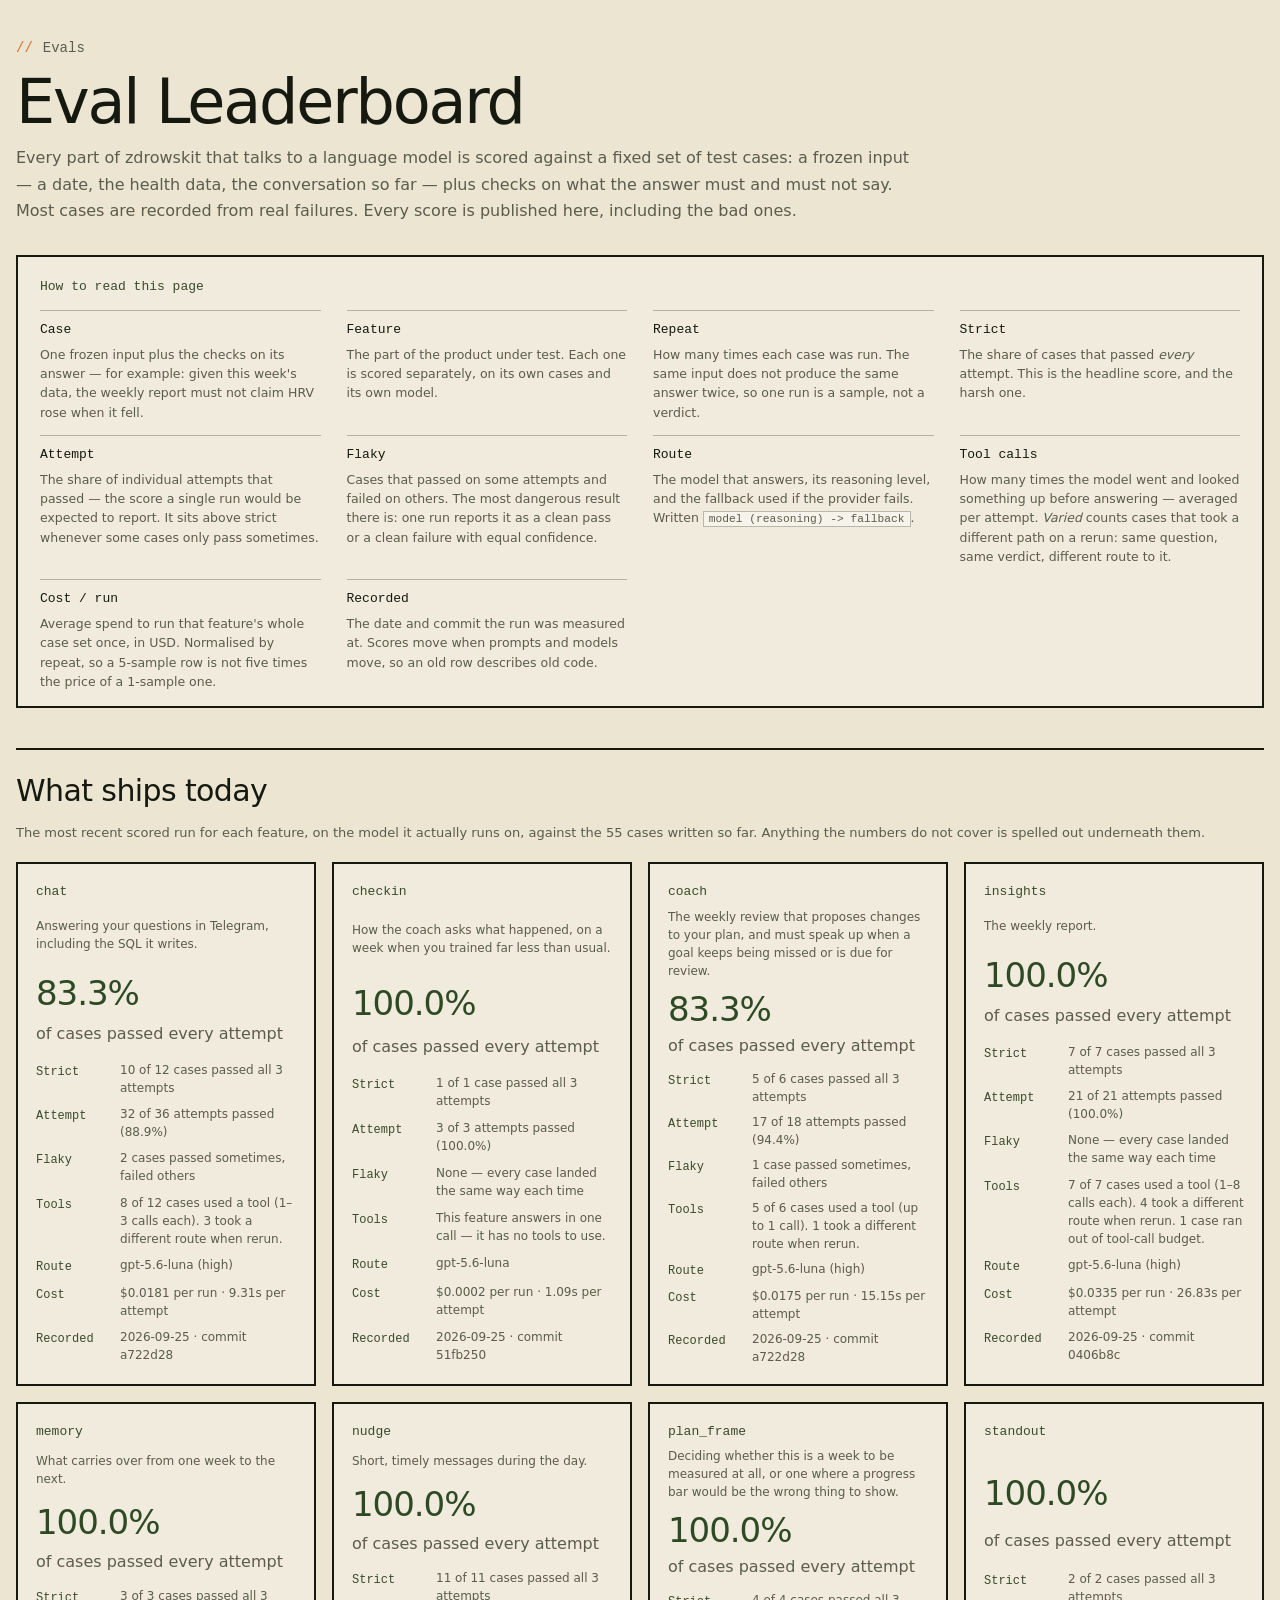
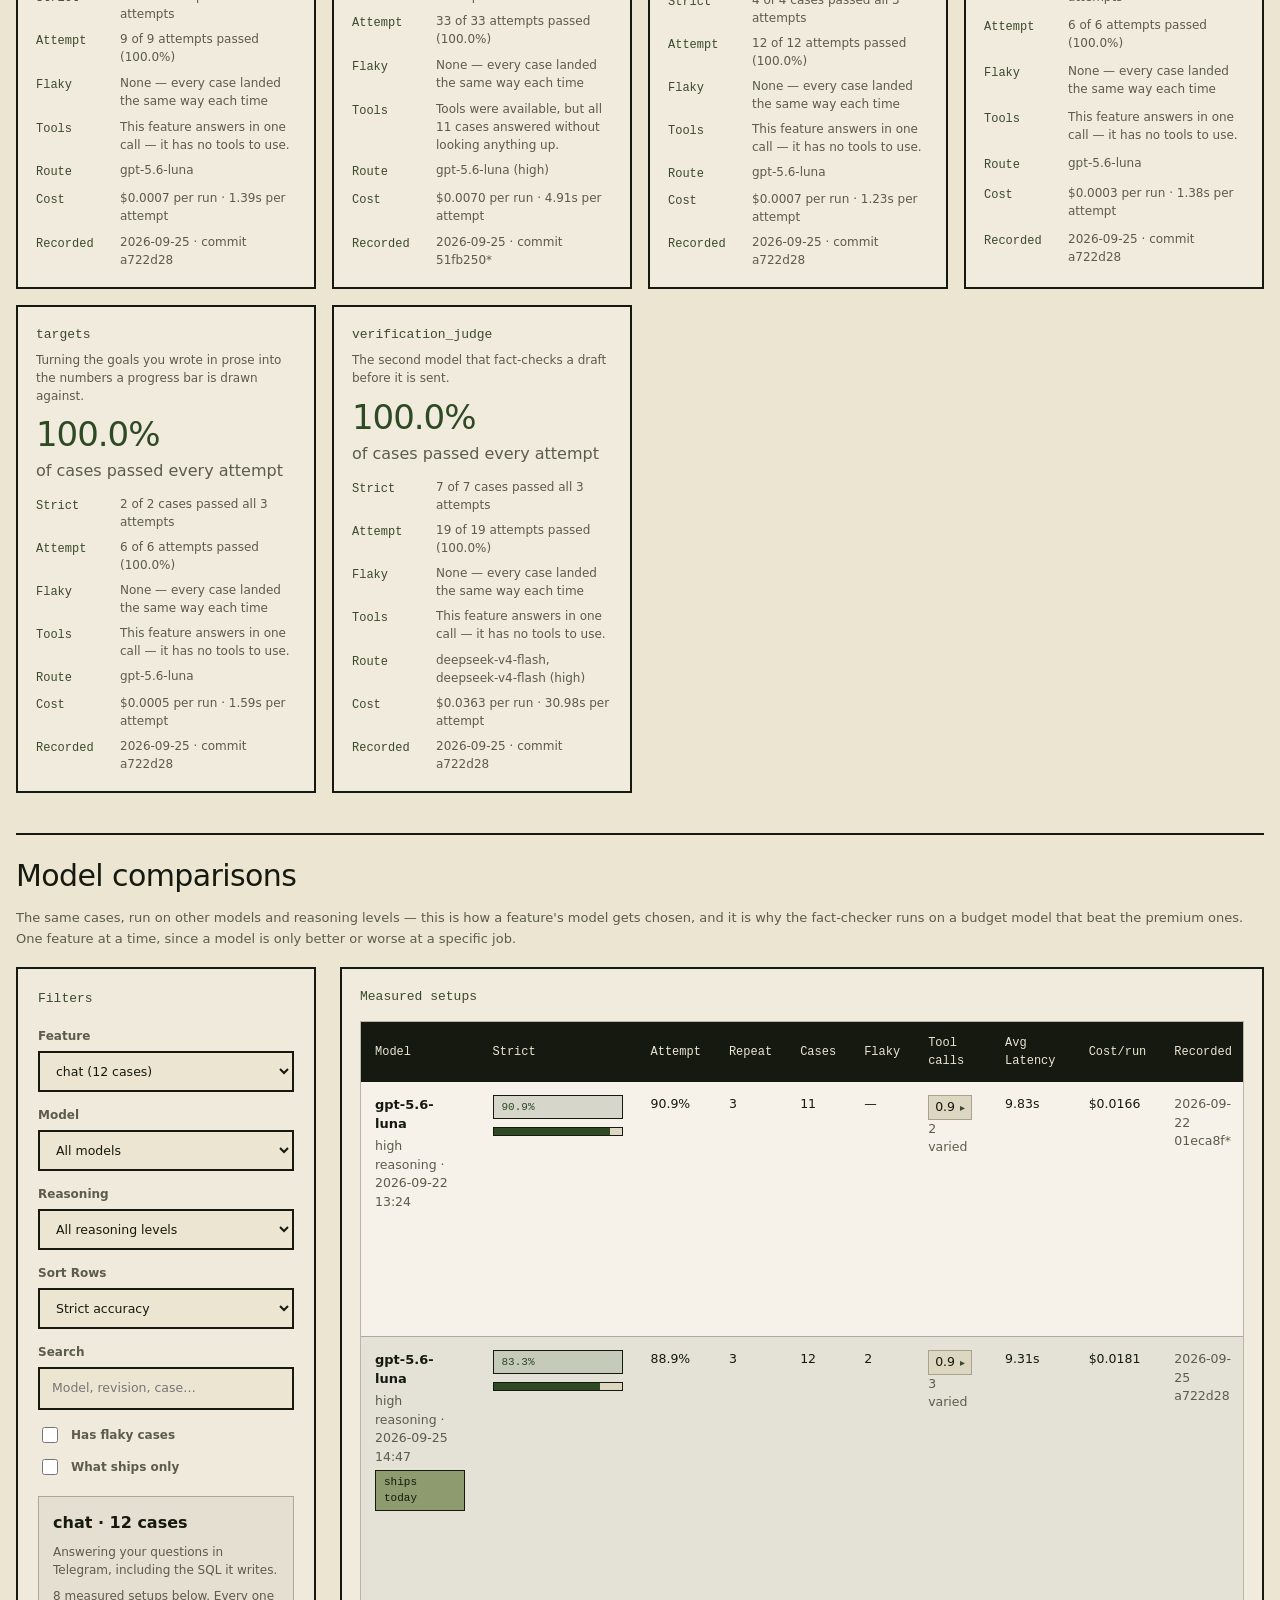
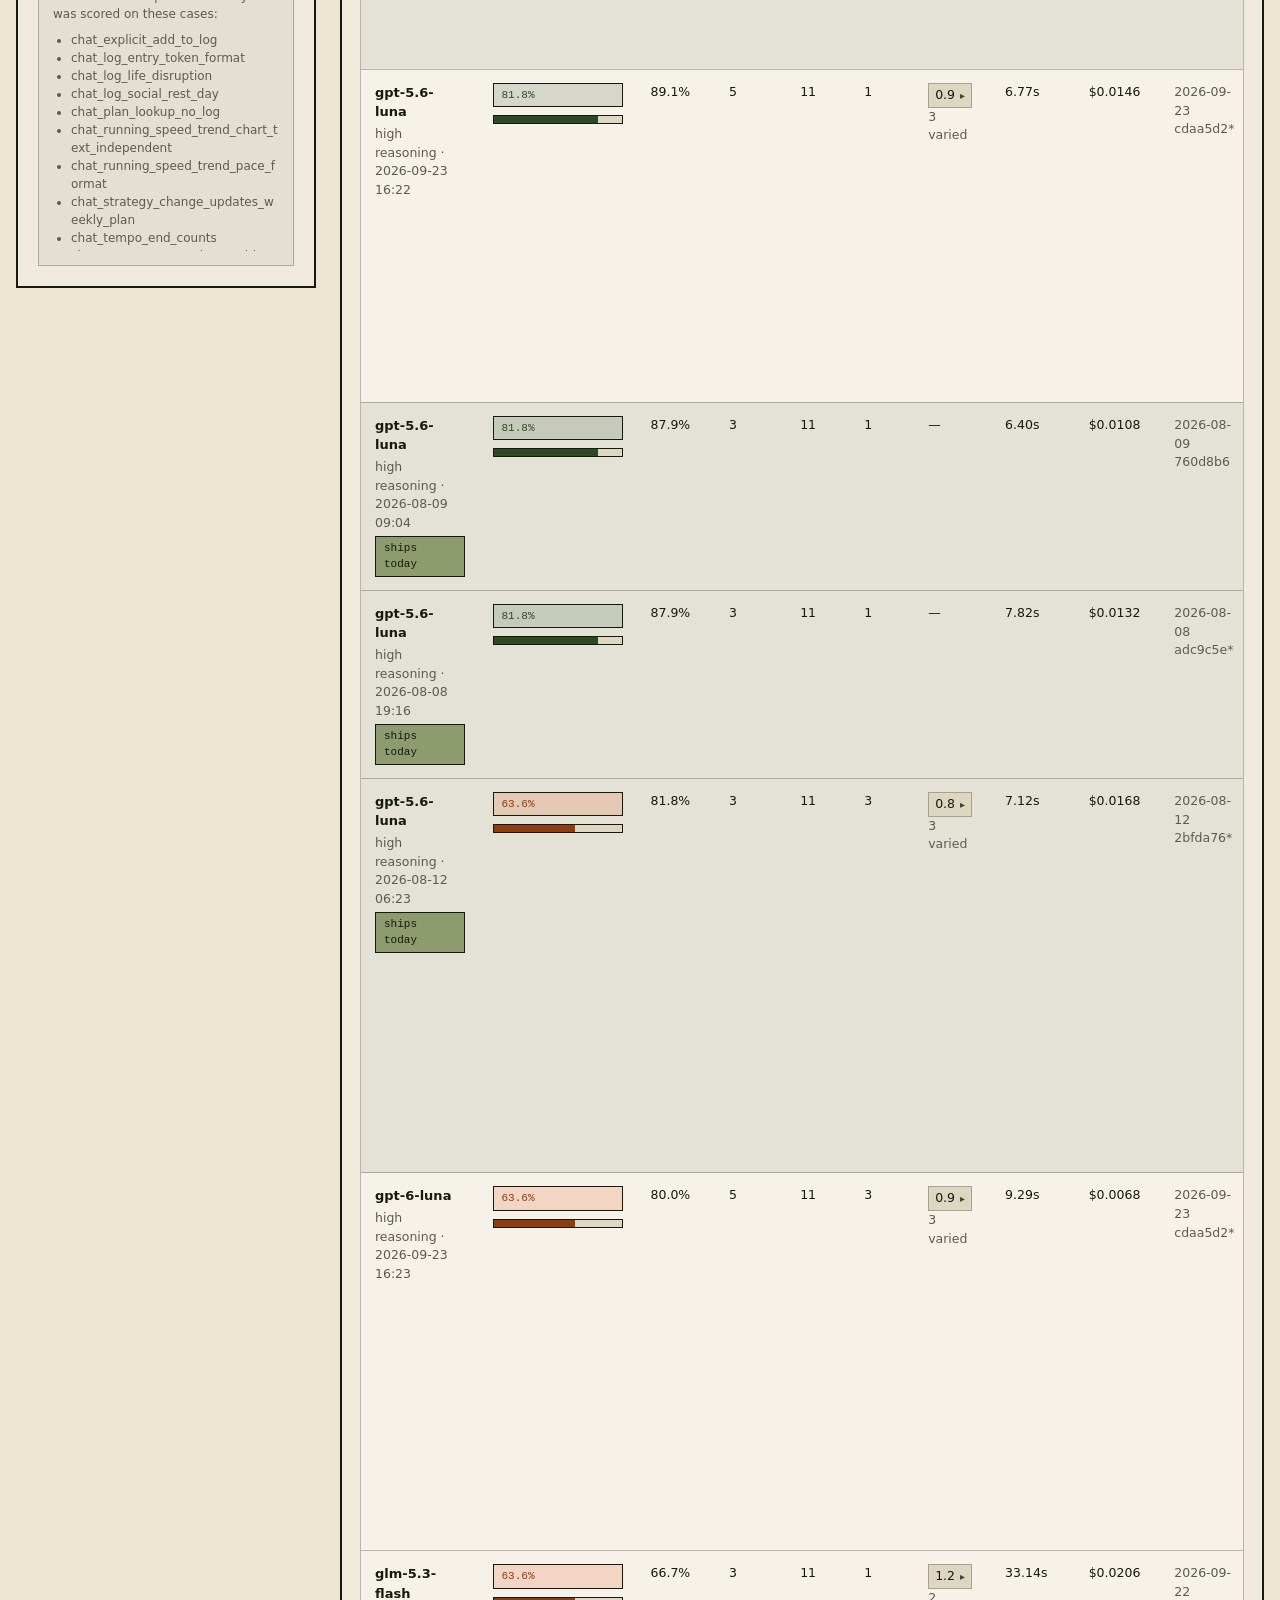
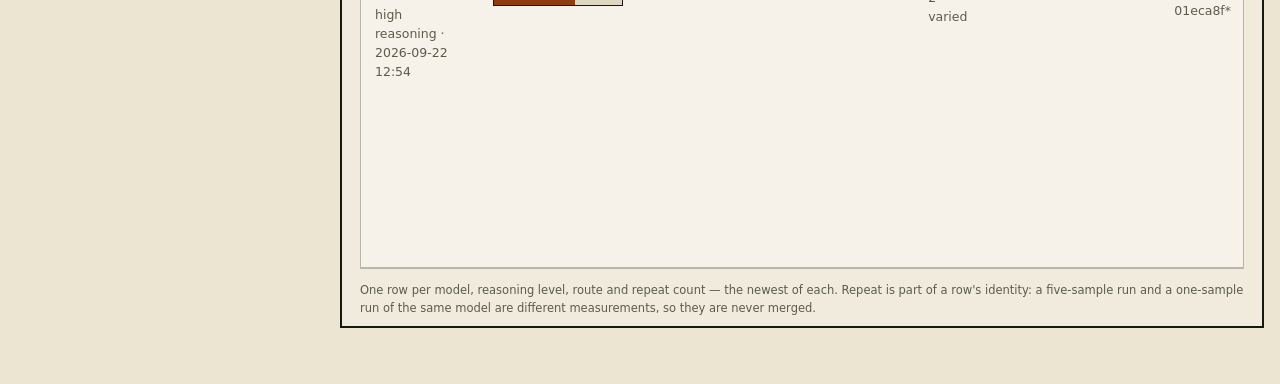
==== commit 0a17ae63: "Record the insights run after the priority fix Co-Authored-By: Claude Opus 5.5 <noreply@anthropic.co" ====
--- a/evals/leaderboard.html
+++ b/evals/leaderboard.html
@@ -522,7 +522,7 @@
   </section>
     <div id="app"></div>
   </main>
-  <script id="leaderboard-data" type="application/json">{"features": [{"blurb": "Answering your questions in Telegram, including the SQL it writes.", "case_ids": ["chat_explicit_add_to_log", "chat_log_entry_token_format", "chat_log_life_disruption", "chat_log_social_rest_day", "chat_plan_lookup_no_log", "chat_running_speed_trend_chart_text_independent", "chat_running_speed_trend_pace_format", "chat_strategy_change_updates_weekly_plan", "chat_tempo_end_counts", "chat_tempo_progressive_positive", "chat_tempo_short_warmup_negative", "chat_weekly_lift_count_excludes_short_sessions"], "feature": "chat", "rows": [{"accuracy": 90.9090909090909, "attempts": 33, "avg_latency_s": 9.826554236178653, "avg_tool_calls": 0.9393939393939394, "capped_case_count": 0, "case_count": 11, "case_ids": ["chat_explicit_add_to_log", "chat_log_entry_token_format", "chat_log_life_disruption", "chat_log_social_rest_day", "chat_plan_lookup_no_log", "chat_running_speed_trend_chart_text_independent", "chat_running_speed_trend_pace_format", "chat_strategy_change_updates_weekly_plan", "chat_tempo_end_counts", "chat_tempo_progressive_positive", "chat_tempo_short_warmup_negative"], "case_rows": [{"case_id": "chat_explicit_add_to_log", "errored": 0, "failure_names": [], "flaky": false, "hit_iteration_cap": false, "outcome": "pass", "pass_rate": 1.0, "passes": 3, "path_varied": false, "rate_label": "3/3", "runs": 3, "scored": 3, "tool_calls_avg": 1.0, "tool_calls_max": 1, "tool_calls_min": 1, "tool_path_counts": [{"count": 3, "path": ["update_context"]}], "tool_paths": [["update_context"]]}, {"case_id": "chat_log_entry_token_format", "errored": 0, "failure_names": [], "flaky": false, "hit_iteration_cap": false, "outcome": "pass", "pass_rate": 1.0, "passes": 3, "path_varied": false, "rate_label": "3/3", "runs": 3, "scored": 3, "tool_calls_avg": 1.0, "tool_calls_max": 1, "tool_calls_min": 1, "tool_path_counts": [{"count": 3, "path": ["update_context"]}], "tool_paths": [["update_context"]]}, {"case_id": "chat_log_life_disruption", "errored": 0, "failure_names": [], "flaky": false, "hit_iteration_cap": false, "outcome": "pass", "pass_rate": 1.0, "passes": 3, "path_varied": false, "rate_label": "3/3", "runs": 3, "scored": 3, "tool_calls_avg": 1.0, "tool_calls_max": 1, "tool_calls_min": 1, "tool_path_counts": [{"count": 3, "path": ["update_context"]}], "tool_paths": [["update_context"]]}, {"case_id": "chat_log_social_rest_day", "errored": 0, "failure_names": [], "flaky": false, "hit_iteration_cap": false, "outcome": "pass", "pass_rate": 1.0, "passes": 3, "path_varied": false, "rate_label": "3/3", "runs": 3, "scored": 3, "tool_calls_avg": 1.0, "tool_calls_max": 1, "tool_calls_min": 1, "tool_path_counts": [{"count": 3, "path": ["update_context"]}], "tool_paths": [["update_context"]]}, {"case_id": "chat_plan_lookup_no_log", "errored": 0, "failure_names": [], "flaky": false, "hit_iteration_cap": false, "outcome": "pass", "pass_rate": 1.0, "passes": 3, "path_varied": false, "rate_label": "3/3", "runs": 3, "scored": 3, "tool_calls_avg": 0.0, "tool_calls_max": 0, "tool_calls_min": 0, "tool_path_counts": [{"count": 3, "path": []}], "tool_paths": [[]]}, {"case_id": "chat_running_speed_trend_chart_text_independent", "errored": 0, "failure_names": [], "flaky": false, "hit_iteration_cap": false, "outcome": "pass", "pass_rate": 1.0, "passes": 3, "path_varied": true, "rate_label": "3/3", "runs": 3, "scored": 3, "tool_calls_avg": 3.0, "tool_calls_max": 4, "tool_calls_min": 2, "tool_path_counts": [{"count": 1, "path": ["run_sql", "run_sql"]}, {"count": 1, "path": ["run_sql", "run_sql", "run_sql"]}, {"count": 1, "path": ["run_sql", "run_sql", "run_sql", "run_sql"]}], "tool_paths": [["run_sql", "run_sql"], ["run_sql", "run_sql", "run_sql"], ["run_sql", "run_sql", "run_sql", "run_sql"]]}, {"case_id": "chat_running_speed_trend_pace_format", "errored": 0, "failure_names": [], "flaky": false, "hit_iteration_cap": false, "outcome": "pass", "pass_rate": 1.0, "passes": 3, "path_varied": true, "rate_label": "3/3", "runs": 3, "scored": 3, "tool_calls_avg": 2.3333333333333335, "tool_calls_max": 3, "tool_calls_min": 2, "tool_path_counts": [{"count": 2, "path": ["run_sql", "run_sql"]}, {"count": 1, "path": ["run_sql", "run_sql", "run_sql"]}], "tool_paths": [["run_sql", "run_sql"], ["run_sql", "run_sql", "run_sql"]]}, {"case_id": "chat_strategy_change_updates_weekly_plan", "errored": 0, "failure_names": [], "flaky": false, "hit_iteration_cap": false, "outcome": "pass", "pass_rate": 1.0, "passes": 3, "path_varied": false, "rate_label": "3/3", "runs": 3, "scored": 3, "tool_calls_avg": 1.0, "tool_calls_max": 1, "tool_calls_min": 1, "tool_path_counts": [{"count": 3, "path": ["update_context"]}], "tool_paths": [["update_context"]]}, {"case_id": "chat_tempo_end_counts", "errored": 0, "failure_names": [], "flaky": false, "hit_iteration_cap": false, "outcome": "pass", "pass_rate": 1.0, "passes": 3, "path_varied": false, "rate_label": "3/3", "runs": 3, "scored": 3, "tool_calls_avg": 0.0, "tool_calls_max": 0, "tool_calls_min": 0, "tool_path_counts": [{"count": 3, "path": []}], "tool_paths": [[]]}, {"case_id": "chat_tempo_progressive_positive", "errored": 0, "failure_names": [], "flaky": false, "hit_iteration_cap": false, "outcome": "pass", "pass_rate": 1.0, "passes": 3, "path_varied": false, "rate_label": "3/3", "runs": 3, "scored": 3, "tool_calls_avg": 0.0, "tool_calls_max": 0, "tool_calls_min": 0, "tool_path_counts": [{"count": 3, "path": []}], "tool_paths": [[]]}, {"case_id": "chat_tempo_short_warmup_negative", "errored": 0, "failure_names": ["treats_shortened_session_as_not_meeting_the_prescription"], "flaky": false, "hit_iteration_cap": false, "outcome": "fail", "pass_rate": 0.0, "passes": 0, "path_varied": false, "rate_label": "0/3", "runs": 3, "scored": 3, "tool_calls_avg": 0.0, "tool_calls_max": 0, "tool_calls_min": 0, "tool_path_counts": [{"count": 3, "path": []}], "tool_paths": [[]]}], "cost_per_repeat": 0.016566696666666665, "created_at": "2026-09-22T13:24:41Z", "dirty": true, "errored": 0, "errored_case_ids": [], "failed": 3, "failed_case_ids": ["chat_tempo_short_warmup_negative"], "fallback_case_ids": [], "feature": "chat", "flaky_case_ids": [], "flaky_count": 0, "git_sha": "01eca8ff961f3f5ea11395b6522b3a6cbab11a2e", "git_sha_short": "01eca8f", "is_production": false, "model_display": "gpt-5.6-luna", "passed": 30, "reasoning_effort": "high", "recorded_on": "2026-09-22", "repeat": 3, "requested_model": "openai/gpt-5.6-luna", "revision_label": "01eca8f*", "route_set_id": "895ac021d5f263181fb93a6d3d6268dde1a412b1c8b274e06d442e4f083a9615", "routes": ["gpt-5.6-luna (high)"], "run_id": "0cf943cb25c7448498d5925b6caf6c90", "scored_attempts": 33, "scored_case_count": 11, "stable_fail_count": 1, "stable_pass_count": 10, "strict_accuracy": 90.9090909090909, "tool_calls_max": 4, "tool_calls_min": 1, "tool_using_case_count": 7, "total_cost": 0.049700089999999995, "varied_path_count": 2}, {"accuracy": 88.88888888888889, "attempts": 36, "avg_latency_s": 9.308043092663866, "avg_tool_calls": 0.8611111111111112, "capped_case_count": 0, "case_count": 12, "case_ids": ["chat_explicit_add_to_log", "chat_log_entry_token_format", "chat_log_life_disruption", "chat_log_social_rest_day", "chat_plan_lookup_no_log", "chat_running_speed_trend_chart_text_independent", "chat_running_speed_trend_pace_format", "chat_strategy_change_updates_weekly_plan", "chat_tempo_end_counts", "chat_tempo_progressive_positive", "chat_tempo_short_warmup_negative", "chat_weekly_lift_count_excludes_short_sessions"], "case_rows": [{"case_id": "chat_explicit_add_to_log", "errored": 0, "failure_names": [], "flaky": false, "hit_iteration_cap": false, "outcome": "pass", "pass_rate": 1.0, "passes": 3, "path_varied": false, "rate_label": "3/3", "runs": 3, "scored": 3, "tool_calls_avg": 1.0, "tool_calls_max": 1, "tool_calls_min": 1, "tool_path_counts": [{"count": 3, "path": ["update_context"]}], "tool_paths": [["update_context"]]}, {"case_id": "chat_log_entry_token_format", "errored": 0, "failure_names": [], "flaky": false, "hit_iteration_cap": false, "outcome": "pass", "pass_rate": 1.0, "passes": 3, "path_varied": false, "rate_label": "3/3", "runs": 3, "scored": 3, "tool_calls_avg": 1.0, "tool_calls_max": 1, "tool_calls_min": 1, "tool_path_counts": [{"count": 3, "path": ["update_context"]}], "tool_paths": [["update_context"]]}, {"case_id": "chat_log_life_disruption", "errored": 0, "failure_names": [], "flaky": false, "hit_iteration_cap": false, "outcome": "pass", "pass_rate": 1.0, "passes": 3, "path_varied": false, "rate_label": "3/3", "runs": 3, "scored": 3, "tool_calls_avg": 1.0, "tool_calls_max": 1, "tool_calls_min": 1, "tool_path_counts": [{"count": 3, "path": ["update_context"]}], "tool_paths": [["update_context"]]}, {"case_id": "chat_log_social_rest_day", "errored": 0, "failure_names": [], "flaky": false, "hit_iteration_cap": false, "outcome": "pass", "pass_rate": 1.0, "passes": 3, "path_varied": false, "rate_label": "3/3", "runs": 3, "scored": 3, "tool_calls_avg": 1.0, "tool_calls_max": 1, "tool_calls_min": 1, "tool_path_counts": [{"count": 3, "path": ["update_context"]}], "tool_paths": [["update_context"]]}, {"case_id": "chat_plan_lookup_no_log", "errored": 0, "failure_names": [], "flaky": false, "hit_iteration_cap": false, "outcome": "pass", "pass_rate": 1.0, "passes": 3, "path_varied": false, "rate_label": "3/3", "runs": 3, "scored": 3, "tool_calls_avg": 0.0, "tool_calls_max": 0, "tool_calls_min": 0, "tool_path_counts": [{"count": 3, "path": []}], "tool_paths": [[]]}, {"case_id": "chat_running_speed_trend_chart_text_independent", "errored": 0, "failure_names": ["includes_chart_block"], "flaky": true, "hit_iteration_cap": false, "outcome": "flaky", "pass_rate": 0.3333333333333333, "passes": 1, "path_varied": true, "rate_label": "1/3", "runs": 3, "scored": 3, "tool_calls_avg": 1.3333333333333333, "tool_calls_max": 2, "tool_calls_min": 1, "tool_path_counts": [{"count": 2, "path": ["run_sql"]}, {"count": 1, "path": ["run_sql", "run_sql"]}], "tool_paths": [["run_sql"], ["run_sql", "run_sql"]]}, {"case_id": "chat_running_speed_trend_pace_format", "errored": 0, "failure_names": [], "flaky": false, "hit_iteration_cap": false, "outcome": "pass", "pass_rate": 1.0, "passes": 3, "path_varied": true, "rate_label": "3/3", "runs": 3, "scored": 3, "tool_calls_avg": 2.3333333333333335, "tool_calls_max": 3, "tool_calls_min": 2, "tool_path_counts": [{"count": 2, "path": ["run_sql", "run_sql"]}, {"count": 1, "path": ["run_sql", "run_sql", "run_sql"]}], "tool_paths": [["run_sql", "run_sql"], ["run_sql", "run_sql", "run_sql"]]}, {"case_id": "chat_strategy_change_updates_weekly_plan", "errored": 0, "failure_names": [], "flaky": false, "hit_iteration_cap": false, "outcome": "pass", "pass_rate": 1.0, "passes": 3, "path_varied": false, "rate_label": "3/3", "runs": 3, "scored": 3, "tool_calls_avg": 1.0, "tool_calls_max": 1, "tool_calls_min": 1, "tool_path_counts": [{"count": 3, "path": ["update_context"]}], "tool_paths": [["update_context"]]}, {"case_id": "chat_tempo_end_counts", "errored": 0, "failure_names": [], "flaky": false, "hit_iteration_cap": false, "outcome": "pass", "pass_rate": 1.0, "passes": 3, "path_varied": false, "rate_label": "3/3", "runs": 3, "scored": 3, "tool_calls_avg": 0.0, "tool_calls_max": 0, "tool_calls_min": 0, "tool_path_counts": [{"count": 3, "path": []}], "tool_paths": [[]]}, {"case_id": "chat_tempo_progressive_positive", "errored": 0, "failure_names": [], "flaky": false, "hit_iteration_cap": false, "outcome": "pass", "pass_rate": 1.0, "passes": 3, "path_varied": false, "rate_label": "3/3", "runs": 3, "scored": 3, "tool_calls_avg": 0.0, "tool_calls_max": 0, "tool_calls_min": 0, "tool_path_counts": [{"count": 3, "path": []}], "tool_paths": [[]]}, {"case_id": "chat_tempo_short_warmup_negative", "errored": 0, "failure_names": ["treats_shortened_session_as_not_meeting_the_prescription"], "flaky": true, "hit_iteration_cap": false, "outcome": "flaky", "pass_rate": 0.3333333333333333, "passes": 1, "path_varied": false, "rate_label": "1/3", "runs": 3, "scored": 3, "tool_calls_avg": 0.0, "tool_calls_max": 0, "tool_calls_min": 0, "tool_path_counts": [{"count": 3, "path": []}], "tool_paths": [[]]}, {"case_id": "chat_weekly_lift_count_excludes_short_sessions", "errored": 0, "failure_names": [], "flaky": false, "hit_iteration_cap": false, "outcome": "pass", "pass_rate": 1.0, "passes": 3, "path_varied": true, "rate_label": "3/3", "runs": 3, "scored": 3, "tool_calls_avg": 1.6666666666666667, "tool_calls_max": 2, "tool_calls_min": 1, "tool_path_counts": [{"count": 2, "path": ["run_sql", "run_sql"]}, {"count": 1, "path": ["run_sql"]}], "tool_paths": [["run_sql"], ["run_sql", "run_sql"]]}], "cost_per_repeat": 0.01811345, "created_at": "2026-09-25T14:47:39Z", "dirty": false, "errored": 0, "errored_case_ids": [], "failed": 4, "failed_case_ids": [], "fallback_case_ids": [], "feature": "chat", "flaky_case_ids": ["chat_running_speed_trend_chart_text_independent", "chat_tempo_short_warmup_negative"], "flaky_count": 2, "git_sha": "a722d28ae9f7b1d9f380df9f1262f738203729c5", "git_sha_short": "a722d28", "is_production": true, "model_display": "gpt-5.6-luna", "passed": 32, "reasoning_effort": "high", "recorded_on": "2026-09-25", "repeat": 3, "requested_model": null, "revision_label": "a722d28", "route_set_id": "2ac625d7fafc4827684f4ed09fe89d58325d81ad1c13336d5cdd8f1a1da082dd", "routes": ["gpt-5.6-luna (high)"], "run_id": "745e5a3a6bc8421aadedcbd0a3f1fb0f", "scored_attempts": 36, "scored_case_count": 12, "stable_fail_count": 0, "stable_pass_count": 10, "strict_accuracy": 83.33333333333334, "tool_calls_max": 3, "tool_calls_min": 1, "tool_using_case_count": 8, "total_cost": 0.054340349999999996, "varied_path_count": 3}, {"accuracy": 89.0909090909091, "attempts": 55, "avg_latency_s": 6.77324901823039, "avg_tool_calls": 0.8727272727272727, "capped_case_count": 0, "case_count": 11, "case_ids": ["chat_explicit_add_to_log", "chat_log_entry_token_format", "chat_log_life_disruption", "chat_log_social_rest_day", "chat_plan_lookup_no_log", "chat_running_speed_trend_chart_text_independent", "chat_running_speed_trend_pace_format", "chat_strategy_change_updates_weekly_plan", "chat_tempo_end_counts", "chat_tempo_progressive_positive", "chat_tempo_short_warmup_negative"], "case_rows": [{"case_id": "chat_explicit_add_to_log", "errored": 0, "failure_names": [], "flaky": false, "hit_iteration_cap": false, "outcome": "pass", "pass_rate": 1.0, "passes": 5, "path_varied": false, "rate_label": "5/5", "runs": 5, "scored": 5, "tool_calls_avg": 1.0, "tool_calls_max": 1, "tool_calls_min": 1, "tool_path_counts": [{"count": 5, "path": ["update_context"]}], "tool_paths": [["update_context"]]}, {"case_id": "chat_log_entry_token_format", "errored": 0, "failure_names": [], "flaky": false, "hit_iteration_cap": false, "outcome": "pass", "pass_rate": 1.0, "passes": 5, "path_varied": false, "rate_label": "5/5", "runs": 5, "scored": 5, "tool_calls_avg": 1.0, "tool_calls_max": 1, "tool_calls_min": 1, "tool_path_counts": [{"count": 5, "path": ["update_context"]}], "tool_paths": [["update_context"]]}, {"case_id": "chat_log_life_disruption", "errored": 0, "failure_names": [], "flaky": false, "hit_iteration_cap": false, "outcome": "pass", "pass_rate": 1.0, "passes": 5, "path_varied": false, "rate_label": "5/5", "runs": 5, "scored": 5, "tool_calls_avg": 1.0, "tool_calls_max": 1, "tool_calls_min": 1, "tool_path_counts": [{"count": 5, "path": ["update_context"]}], "tool_paths": [["update_context"]]}, {"case_id": "chat_log_social_rest_day", "errored": 0, "failure_names": [], "flaky": false, "hit_iteration_cap": false, "outcome": "pass", "pass_rate": 1.0, "passes": 5, "path_varied": false, "rate_label": "5/5", "runs": 5, "scored": 5, "tool_calls_avg": 1.0, "tool_calls_max": 1, "tool_calls_min": 1, "tool_path_counts": [{"count": 5, "path": ["update_context"]}], "tool_paths": [["update_context"]]}, {"case_id": "chat_plan_lookup_no_log", "errored": 0, "failure_names": [], "flaky": false, "hit_iteration_cap": false, "outcome": "pass", "pass_rate": 1.0, "passes": 5, "path_varied": false, "rate_label": "5/5", "runs": 5, "scored": 5, "tool_calls_avg": 0.0, "tool_calls_max": 0, "tool_calls_min": 0, "tool_path_counts": [{"count": 5, "path": []}], "tool_paths": [[]]}, {"case_id": "chat_running_speed_trend_chart_text_independent", "errored": 0, "failure_names": ["includes_chart_block"], "flaky": true, "hit_iteration_cap": false, "outcome": "flaky", "pass_rate": 0.8, "passes": 4, "path_varied": true, "rate_label": "4/5", "runs": 5, "scored": 5, "tool_calls_avg": 1.8, "tool_calls_max": 3, "tool_calls_min": 1, "tool_path_counts": [{"count": 2, "path": ["run_sql", "run_sql"]}, {"count": 2, "path": ["run_sql"]}, {"count": 1, "path": ["run_sql", "run_sql", "run_sql"]}], "tool_paths": [["run_sql"], ["run_sql", "run_sql"], ["run_sql", "run_sql", "run_sql"]]}, {"case_id": "chat_running_speed_trend_pace_format", "errored": 0, "failure_names": [], "flaky": false, "hit_iteration_cap": false, "outcome": "pass", "pass_rate": 1.0, "passes": 5, "path_varied": true, "rate_label": "5/5", "runs": 5, "scored": 5, "tool_calls_avg": 2.2, "tool_calls_max": 3, "tool_calls_min": 1, "tool_path_counts": [{"count": 2, "path": ["run_sql", "run_sql", "run_sql"]}, {"count": 2, "path": ["run_sql", "run_sql"]}, {"count": 1, "path": ["run_sql"]}], "tool_paths": [["run_sql"], ["run_sql", "run_sql"], ["run_sql", "run_sql", "run_sql"]]}, {"case_id": "chat_strategy_change_updates_weekly_plan", "errored": 0, "failure_names": [], "flaky": false, "hit_iteration_cap": false, "outcome": "pass", "pass_rate": 1.0, "passes": 5, "path_varied": true, "rate_label": "5/5", "runs": 5, "scored": 5, "tool_calls_avg": 1.6, "tool_calls_max": 2, "tool_calls_min": 1, "tool_path_counts": [{"count": 3, "path": ["update_context", "update_context"]}, {"count": 2, "path": ["update_context"]}], "tool_paths": [["update_context"], ["update_context", "update_context"]]}, {"case_id": "chat_tempo_end_counts", "errored": 0, "failure_names": [], "flaky": false, "hit_iteration_cap": false, "outcome": "pass", "pass_rate": 1.0, "passes": 5, "path_varied": false, "rate_label": "5/5", "runs": 5, "scored": 5, "tool_calls_avg": 0.0, "tool_calls_max": 0, "tool_calls_min": 0, "tool_path_counts": [{"count": 5, "path": []}], "tool_paths": [[]]}, {"case_id": "chat_tempo_progressive_positive", "errored": 0, "failure_names": [], "flaky": false, "hit_iteration_cap": false, "outcome": "pass", "pass_rate": 1.0, "passes": 5, "path_varied": false, "rate_label": "5/5", "runs": 5, "scored": 5, "tool_calls_avg": 0.0, "tool_calls_max": 0, "tool_calls_min": 0, "tool_path_counts": [{"count": 5, "path": []}], "tool_paths": [[]]}, {"case_id": "chat_tempo_short_warmup_negative", "errored": 0, "failure_names": ["treats_shortened_session_as_not_meeting_the_prescription"], "flaky": false, "hit_iteration_cap": false, "outcome": "fail", "pass_rate": 0.0, "passes": 0, "path_varied": false, "rate_label": "0/5", "runs": 5, "scored": 5, "tool_calls_avg": 0.0, "tool_calls_max": 0, "tool_calls_min": 0, "tool_path_counts": [{"count": 5, "path": []}], "tool_paths": [[]]}], "cost_per_repeat": 0.014601928, "created_at": "2026-09-23T16:22:45Z", "dirty": true, "errored": 0, "errored_case_ids": [], "failed": 6, "failed_case_ids": ["chat_tempo_short_warmup_negative"], "fallback_case_ids": [], "feature": "chat", "flaky_case_ids": ["chat_running_speed_trend_chart_text_independent"], "flaky_count": 1, "git_sha": "cdaa5d2537f5bcd0c4f0e733516faab3901a98ee", "git_sha_short": "cdaa5d2", "is_production": false, "model_display": "gpt-5.6-luna", "passed": 49, "reasoning_effort": "high", "recorded_on": "2026-09-23", "repeat": 5, "requested_model": "openai/gpt-5.6-luna", "revision_label": "cdaa5d2*", "route_set_id": "895ac021d5f263181fb93a6d3d6268dde1a412b1c8b274e06d442e4f083a9615", "routes": ["gpt-5.6-luna (high)"], "run_id": "f1475c0027b541e89621782bc16c6c7c", "scored_attempts": 55, "scored_case_count": 11, "stable_fail_count": 1, "stable_pass_count": 9, "strict_accuracy": 81.81818181818183, "tool_calls_max": 3, "tool_calls_min": 1, "tool_using_case_count": 7, "total_cost": 0.07300964, "varied_path_count": 3}, {"accuracy": 87.87878787878788, "attempts": 33, "avg_latency_s": 6.40492247236949, "avg_tool_calls": null, "capped_case_count": 0, "case_count": 11, "case_ids": ["chat_explicit_add_to_log", "chat_log_entry_token_format", "chat_log_life_disruption", "chat_log_social_rest_day", "chat_plan_lookup_no_log", "chat_running_speed_trend_chart_text_independent", "chat_running_speed_trend_pace_format", "chat_strategy_change_updates_weekly_plan", "chat_tempo_end_counts", "chat_tempo_progressive_positive", "chat_tempo_short_warmup_negative"], "case_rows": [{"case_id": "chat_explicit_add_to_log", "errored": 0, "failure_names": [], "flaky": false, "hit_iteration_cap": false, "outcome": "pass", "pass_rate": 1.0, "passes": 3, "path_varied": false, "rate_label": "3/3", "runs": 3, "scored": 3, "tool_calls_avg": null, "tool_calls_max": null, "tool_calls_min": null, "tool_path_counts": [], "tool_paths": []}, {"case_id": "chat_log_entry_token_format", "errored": 0, "failure_names": [], "flaky": false, "hit_iteration_cap": false, "outcome": "pass", "pass_rate": 1.0, "passes": 3, "path_varied": false, "rate_label": "3/3", "runs": 3, "scored": 3, "tool_calls_avg": null, "tool_calls_max": null, "tool_calls_min": null, "tool_path_counts": [], "tool_paths": []}, {"case_id": "chat_log_life_disruption", "errored": 0, "failure_names": [], "flaky": false, "hit_iteration_cap": false, "outcome": "pass", "pass_rate": 1.0, "passes": 3, "path_varied": false, "rate_label": "3/3", "runs": 3, "scored": 3, "tool_calls_avg": null, "tool_calls_max": null, "tool_calls_min": null, "tool_path_counts": [], "tool_paths": []}, {"case_id": "chat_log_social_rest_day", "errored": 0, "failure_names": [], "flaky": false, "hit_iteration_cap": false, "outcome": "pass", "pass_rate": 1.0, "passes": 3, "path_varied": false, "rate_label": "3/3", "runs": 3, "scored": 3, "tool_calls_avg": null, "tool_calls_max": null, "tool_calls_min": null, "tool_path_counts": [], "tool_paths": []}, {"case_id": "chat_plan_lookup_no_log", "errored": 0, "failure_names": [], "flaky": false, "hit_iteration_cap": false, "outcome": "pass", "pass_rate": 1.0, "passes": 3, "path_varied": false, "rate_label": "3/3", "runs": 3, "scored": 3, "tool_calls_avg": null, "tool_calls_max": null, "tool_calls_min": null, "tool_path_counts": [], "tool_paths": []}, {"case_id": "chat_running_speed_trend_chart_text_independent", "errored": 0, "failure_names": [], "flaky": false, "hit_iteration_cap": false, "outcome": "pass", "pass_rate": 1.0, "passes": 3, "path_varied": false, "rate_label": "3/3", "runs": 3, "scored": 3, "tool_calls_avg": null, "tool_calls_max": null, "tool_calls_min": null, "tool_path_counts": [], "tool_paths": []}, {"case_id": "chat_running_speed_trend_pace_format", "errored": 0, "failure_names": [], "flaky": false, "hit_iteration_cap": false, "outcome": "pass", "pass_rate": 1.0, "passes": 3, "path_varied": false, "rate_label": "3/3", "runs": 3, "scored": 3, "tool_calls_avg": null, "tool_calls_max": null, "tool_calls_min": null, "tool_path_counts": [], "tool_paths": []}, {"case_id": "chat_strategy_change_updates_weekly_plan", "errored": 0, "failure_names": ["weekly_plan_mentions_four_runs"], "flaky": true, "hit_iteration_cap": false, "outcome": "flaky", "pass_rate": 0.6666666666666666, "passes": 2, "path_varied": false, "rate_label": "2/3", "runs": 3, "scored": 3, "tool_calls_avg": null, "tool_calls_max": null, "tool_calls_min": null, "tool_path_counts": [], "tool_paths": []}, {"case_id": "chat_tempo_end_counts", "errored": 0, "failure_names": [], "flaky": false, "hit_iteration_cap": false, "outcome": "pass", "pass_rate": 1.0, "passes": 3, "path_varied": false, "rate_label": "3/3", "runs": 3, "scored": 3, "tool_calls_avg": null, "tool_calls_max": null, "tool_calls_min": null, "tool_path_counts": [], "tool_paths": []}, {"case_id": "chat_tempo_progressive_positive", "errored": 0, "failure_names": [], "flaky": false, "hit_iteration_cap": false, "outcome": "pass", "pass_rate": 1.0, "passes": 3, "path_varied": false, "rate_label": "3/3", "runs": 3, "scored": 3, "tool_calls_avg": null, "tool_calls_max": null, "tool_calls_min": null, "tool_path_counts": [], "tool_paths": []}, {"case_id": "chat_tempo_short_warmup_negative", "errored": 0, "failure_names": ["treats_shortened_session_as_not_meeting_the_prescription"], "flaky": false, "hit_iteration_cap": false, "outcome": "fail", "pass_rate": 0.0, "passes": 0, "path_varied": false, "rate_label": "0/3", "runs": 3, "scored": 3, "tool_calls_avg": null, "tool_calls_max": null, "tool_calls_min": null, "tool_path_counts": [], "tool_paths": []}], "cost_per_repeat": 0.010819959733333334, "created_at": "2026-08-09T09:04:34Z", "dirty": false, "errored": 0, "errored_case_ids": [], "failed": 4, "failed_case_ids": ["chat_tempo_short_warmup_negative"], "fallback_case_ids": ["chat_running_speed_trend_chart_text_independent"], "feature": "chat", "flaky_case_ids": ["chat_strategy_change_updates_weekly_plan"], "flaky_count": 1, "git_sha": "760d8b60c92d4c3522f36b19a7ad41f255c7e413", "git_sha_short": "760d8b6", "is_production": true, "model_display": "gpt-5.6-luna", "passed": 29, "reasoning_effort": "high", "recorded_on": "2026-08-09", "repeat": 3, "requested_model": null, "revision_label": "760d8b6", "route_set_id": "f6b8072161e5abacb1d880161365fbf5484a9f16a3e3930686dec230a0c7a376", "routes": ["gpt-5.6-luna (high)"], "run_id": "625a479d2b4f41cea38ad2064531aa3d", "scored_attempts": 33, "scored_case_count": 11, "stable_fail_count": 1, "stable_pass_count": 9, "strict_accuracy": 81.81818181818183, "tool_calls_max": null, "tool_calls_min": null, "tool_using_case_count": 0, "total_cost": 0.0324598792, "varied_path_count": 0}, {"accuracy": 87.87878787878788, "attempts": 33, "avg_latency_s": 7.82364127034265, "avg_tool_calls": null, "capped_case_count": 0, "case_count": 11, "case_ids": ["chat_explicit_add_to_log", "chat_log_entry_token_format", "chat_log_life_disruption", "chat_log_social_rest_day", "chat_plan_lookup_no_log", "chat_running_speed_trend_chart_text_independent", "chat_running_speed_trend_pace_format", "chat_strategy_change_updates_weekly_plan", "chat_tempo_end_counts", "chat_tempo_progressive_positive", "chat_tempo_short_warmup_negative"], "case_rows": [{"case_id": "chat_explicit_add_to_log", "errored": 0, "failure_names": [], "flaky": false, "hit_iteration_cap": false, "outcome": "pass", "pass_rate": 1.0, "passes": 3, "path_varied": false, "rate_label": "3/3", "runs": 3, "scored": 3, "tool_calls_avg": null, "tool_calls_max": null, "tool_calls_min": null, "tool_path_counts": [], "tool_paths": []}, {"case_id": "chat_log_entry_token_format", "errored": 0, "failure_names": [], "flaky": false, "hit_iteration_cap": false, "outcome": "pass", "pass_rate": 1.0, "passes": 3, "path_varied": false, "rate_label": "3/3", "runs": 3, "scored": 3, "tool_calls_avg": null, "tool_calls_max": null, "tool_calls_min": null, "tool_path_counts": [], "tool_paths": []}, {"case_id": "chat_log_life_disruption", "errored": 0, "failure_names": [], "flaky": false, "hit_iteration_cap": false, "outcome": "pass", "pass_rate": 1.0, "passes": 3, "path_varied": false, "rate_label": "3/3", "runs": 3, "scored": 3, "tool_calls_avg": null, "tool_calls_max": null, "tool_calls_min": null, "tool_path_counts": [], "tool_paths": []}, {"case_id": "chat_log_social_rest_day", "errored": 0, "failure_names": [], "flaky": false, "hit_iteration_cap": false, "outcome": "pass", "pass_rate": 1.0, "passes": 3, "path_varied": false, "rate_label": "3/3", "runs": 3, "scored": 3, "tool_calls_avg": null, "tool_calls_max": null, "tool_calls_min": null, "tool_path_counts": [], "tool_paths": []}, {"case_id": "chat_plan_lookup_no_log", "errored": 0, "failure_names": [], "flaky": false, "hit_iteration_cap": false, "outcome": "pass", "pass_rate": 1.0, "passes": 3, "path_varied": false, "rate_label": "3/3", "runs": 3, "scored": 3, "tool_calls_avg": null, "tool_calls_max": null, "tool_calls_min": null, "tool_path_counts": [], "tool_paths": []}, {"case_id": "chat_running_speed_trend_chart_text_independent", "errored": 0, "failure_names": ["includes_chart_block"], "flaky": true, "hit_iteration_cap": false, "outcome": "flaky", "pass_rate": 0.6666666666666666, "passes": 2, "path_varied": false, "rate_label": "2/3", "runs": 3, "scored": 3, "tool_calls_avg": null, "tool_calls_max": null, "tool_calls_min": null, "tool_path_counts": [], "tool_paths": []}, {"case_id": "chat_running_speed_trend_pace_format", "errored": 0, "failure_names": [], "flaky": false, "hit_iteration_cap": false, "outcome": "pass", "pass_rate": 1.0, "passes": 3, "path_varied": false, "rate_label": "3/3", "runs": 3, "scored": 3, "tool_calls_avg": null, "tool_calls_max": null, "tool_calls_min": null, "tool_path_counts": [], "tool_paths": []}, {"case_id": "chat_strategy_change_updates_weekly_plan", "errored": 0, "failure_names": [], "flaky": false, "hit_iteration_cap": false, "outcome": "pass", "pass_rate": 1.0, "passes": 3, "path_varied": false, "rate_label": "3/3", "runs": 3, "scored": 3, "tool_calls_avg": null, "tool_calls_max": null, "tool_calls_min": null, "tool_path_counts": [], "tool_paths": []}, {"case_id": "chat_tempo_end_counts", "errored": 0, "failure_names": [], "flaky": false, "hit_iteration_cap": false, "outcome": "pass", "pass_rate": 1.0, "passes": 3, "path_varied": false, "rate_label": "3/3", "runs": 3, "scored": 3, "tool_calls_avg": null, "tool_calls_max": null, "tool_calls_min": null, "tool_path_counts": [], "tool_paths": []}, {"case_id": "chat_tempo_progressive_positive", "errored": 0, "failure_names": [], "flaky": false, "hit_iteration_cap": false, "outcome": "pass", "pass_rate": 1.0, "passes": 3, "path_varied": false, "rate_label": "3/3", "runs": 3, "scored": 3, "tool_calls_avg": null, "tool_calls_max": null, "tool_calls_min": null, "tool_path_counts": [], "tool_paths": []}, {"case_id": "chat_tempo_short_warmup_negative", "errored": 0, "failure_names": ["treats_shortened_session_as_not_meeting_the_prescription"], "flaky": false, "hit_iteration_cap": false, "outcome": "fail", "pass_rate": 0.0, "passes": 0, "path_varied": false, "rate_label": "0/3", "runs": 3, "scored": 3, "tool_calls_avg": null, "tool_calls_max": null, "tool_calls_min": null, "tool_path_counts": [], "tool_paths": []}], "cost_per_repeat": 0.013165328333333332, "created_at": "2026-08-08T19:16:40Z", "dirty": true, "errored": 0, "errored_case_ids": [], "failed": 4, "failed_case_ids": ["chat_tempo_short_warmup_negative"], "fallback_case_ids": [], "feature": "chat", "flaky_case_ids": ["chat_running_speed_trend_chart_text_independent"], "flaky_count": 1, "git_sha": "adc9c5e76349229dd921b6e26341cf9965dd0469", "git_sha_short": "adc9c5e", "is_production": true, "model_display": "gpt-5.6-luna", "passed": 29, "reasoning_effort": "high", "recorded_on": "2026-08-08", "repeat": 3, "requested_model": null, "revision_label": "adc9c5e*", "route_set_id": "0b5699635bd2344a971583b9baf5f3a2993a21a5618663d12771b886c0581973", "routes": ["gpt-5.6-luna (high)"], "run_id": "33511df4867b47faa15a0ef7e9d921a5", "scored_attempts": 33, "scored_case_count": 11, "stable_fail_count": 1, "stable_pass_count": 9, "strict_accuracy": 81.81818181818183, "tool_calls_max": null, "tool_calls_min": null, "tool_using_case_count": 0, "total_cost": 0.039495985, "varied_path_count": 0}, {"accuracy": 81.81818181818183, "attempts": 33, "avg_latency_s": 7.117292018790701, "avg_tool_calls": 0.8484848484848485, "capped_case_count": 0, "case_count": 11, "case_ids": ["chat_explicit_add_to_log", "chat_log_entry_token_format", "chat_log_life_disruption", "chat_log_social_rest_day", "chat_plan_lookup_no_log", "chat_running_speed_trend_chart_text_independent", "chat_running_speed_trend_pace_format", "chat_strategy_change_updates_weekly_plan", "chat_tempo_end_counts", "chat_tempo_progressive_positive", "chat_tempo_short_warmup_negative"], "case_rows": [{"case_id": "chat_explicit_add_to_log", "errored": 0, "failure_names": [], "flaky": false, "hit_iteration_cap": false, "outcome": "pass", "pass_rate": 1.0, "passes": 3, "path_varied": false, "rate_label": "3/3", "runs": 3, "scored": 3, "tool_calls_avg": 1.0, "tool_calls_max": 1, "tool_calls_min": 1, "tool_path_counts": [{"count": 3, "path": ["update_context"]}], "tool_paths": [["update_context"]]}, {"case_id": "chat_log_entry_token_format", "errored": 0, "failure_names": ["entry_stands_alone_without_the_conversation"], "flaky": true, "hit_iteration_cap": false, "outcome": "flaky", "pass_rate": 0.6666666666666666, "passes": 2, "path_varied": false, "rate_label": "2/3", "runs": 3, "scored": 3, "tool_calls_avg": 1.0, "tool_calls_max": 1, "tool_calls_min": 1, "tool_path_counts": [{"count": 3, "path": ["update_context"]}], "tool_paths": [["update_context"]]}, {"case_id": "chat_log_life_disruption", "errored": 0, "failure_names": [], "flaky": false, "hit_iteration_cap": false, "outcome": "pass", "pass_rate": 1.0, "passes": 3, "path_varied": false, "rate_label": "3/3", "runs": 3, "scored": 3, "tool_calls_avg": 1.0, "tool_calls_max": 1, "tool_calls_min": 1, "tool_path_counts": [{"count": 3, "path": ["update_context"]}], "tool_paths": [["update_context"]]}, {"case_id": "chat_log_social_rest_day", "errored": 0, "failure_names": [], "flaky": false, "hit_iteration_cap": false, "outcome": "pass", "pass_rate": 1.0, "passes": 3, "path_varied": false, "rate_label": "3/3", "runs": 3, "scored": 3, "tool_calls_avg": 1.0, "tool_calls_max": 1, "tool_calls_min": 1, "tool_path_counts": [{"count": 3, "path": ["update_context"]}], "tool_paths": [["update_context"]]}, {"case_id": "chat_plan_lookup_no_log", "errored": 0, "failure_names": [], "flaky": false, "hit_iteration_cap": false, "outcome": "pass", "pass_rate": 1.0, "passes": 3, "path_varied": false, "rate_label": "3/3", "runs": 3, "scored": 3, "tool_calls_avg": 0.0, "tool_calls_max": 0, "tool_calls_min": 0, "tool_path_counts": [{"count": 3, "path": []}], "tool_paths": [[]]}, {"case_id": "chat_running_speed_trend_chart_text_independent", "errored": 0, "failure_names": ["includes_chart_block"], "flaky": true, "hit_iteration_cap": false, "outcome": "flaky", "pass_rate": 0.6666666666666666, "passes": 2, "path_varied": true, "rate_label": "2/3", "runs": 3, "scored": 3, "tool_calls_avg": 2.3333333333333335, "tool_calls_max": 3, "tool_calls_min": 2, "tool_path_counts": [{"count": 2, "path": ["run_sql", "run_sql"]}, {"count": 1, "path": ["run_sql", "run_sql", "run_sql"]}], "tool_paths": [["run_sql", "run_sql"], ["run_sql", "run_sql", "run_sql"]]}, {"case_id": "chat_running_speed_trend_pace_format", "errored": 0, "failure_names": [], "flaky": false, "hit_iteration_cap": false, "outcome": "pass", "pass_rate": 1.0, "passes": 3, "path_varied": true, "rate_label": "3/3", "runs": 3, "scored": 3, "tool_calls_avg": 1.6666666666666667, "tool_calls_max": 2, "tool_calls_min": 1, "tool_path_counts": [{"count": 2, "path": ["run_sql", "run_sql"]}, {"count": 1, "path": ["run_sql"]}], "tool_paths": [["run_sql"], ["run_sql", "run_sql"]]}, {"case_id": "chat_strategy_change_updates_weekly_plan", "errored": 0, "failure_names": ["weekly_plan_mentions_four_runs"], "flaky": true, "hit_iteration_cap": false, "outcome": "flaky", "pass_rate": 0.6666666666666666, "passes": 2, "path_varied": true, "rate_label": "2/3", "runs": 3, "scored": 3, "tool_calls_avg": 1.3333333333333333, "tool_calls_max": 2, "tool_calls_min": 1, "tool_path_counts": [{"count": 2, "path": ["update_context"]}, {"count": 1, "path": ["update_context", "update_context"]}], "tool_paths": [["update_context"], ["update_context", "update_context"]]}, {"case_id": "chat_tempo_end_counts", "errored": 0, "failure_names": [], "flaky": false, "hit_iteration_cap": false, "outcome": "pass", "pass_rate": 1.0, "passes": 3, "path_varied": false, "rate_label": "3/3", "runs": 3, "scored": 3, "tool_calls_avg": 0.0, "tool_calls_max": 0, "tool_calls_min": 0, "tool_path_counts": [{"count": 3, "path": []}], "tool_paths": [[]]}, {"case_id": "chat_tempo_progressive_positive", "errored": 0, "failure_names": [], "flaky": false, "hit_iteration_cap": false, "outcome": "pass", "pass_rate": 1.0, "passes": 3, "path_varied": false, "rate_label": "3/3", "runs": 3, "scored": 3, "tool_calls_avg": 0.0, "tool_calls_max": 0, "tool_calls_min": 0, "tool_path_counts": [{"count": 3, "path": []}], "tool_paths": [[]]}, {"case_id": "chat_tempo_short_warmup_negative", "errored": 0, "failure_names": ["treats_shortened_session_as_not_meeting_the_prescription"], "flaky": false, "hit_iteration_cap": false, "outcome": "fail", "pass_rate": 0.0, "passes": 0, "path_varied": false, "rate_label": "0/3", "runs": 3, "scored": 3, "tool_calls_avg": 0.0, "tool_calls_max": 0, "tool_calls_min": 0, "tool_path_counts": [{"count": 3, "path": []}], "tool_paths": [[]]}], "cost_per_repeat": 0.016806296666666665, "created_at": "2026-08-12T06:23:01Z", "dirty": true, "errored": 0, "errored_case_ids": [], "failed": 6, "failed_case_ids": ["chat_tempo_short_warmup_negative"], "fallback_case_ids": [], "feature": "chat", "flaky_case_ids": ["chat_log_entry_token_format", "chat_running_speed_trend_chart_text_independent", "chat_strategy_change_updates_weekly_plan"], "flaky_count": 3, "git_sha": "2bfda76c35ce906174d772b5bb24678ebeca007c", "git_sha_short": "2bfda76", "is_production": true, "model_display": "gpt-5.6-luna", "passed": 27, "reasoning_effort": "high", "recorded_on": "2026-08-12", "repeat": 3, "requested_model": null, "revision_label": "2bfda76*", "route_set_id": "a3e705f3e480a901749cd64159fa3cd3080c79c343fc5136c2c775767144c839", "routes": ["gpt-5.6-luna (high)"], "run_id": "ee964e772aa04716945652cc848a598d", "scored_attempts": 33, "scored_case_count": 11, "stable_fail_count": 1, "stable_pass_count": 7, "strict_accuracy": 63.63636363636363, "tool_calls_max": 3, "tool_calls_min": 1, "tool_using_case_count": 7, "total_cost": 0.050418889999999994, "varied_path_count": 3}, {"accuracy": 80.0, "attempts": 55, "avg_latency_s": 9.291267541635104, "avg_tool_calls": 0.9454545454545454, "capped_case_count": 0, "case_count": 11, "case_ids": ["chat_explicit_add_to_log", "chat_log_entry_token_format", "chat_log_life_disruption", "chat_log_social_rest_day", "chat_plan_lookup_no_log", "chat_running_speed_trend_chart_text_independent", "chat_running_speed_trend_pace_format", "chat_strategy_change_updates_weekly_plan", "chat_tempo_end_counts", "chat_tempo_progressive_positive", "chat_tempo_short_warmup_negative"], "case_rows": [{"case_id": "chat_explicit_add_to_log", "errored": 0, "failure_names": [], "flaky": false, "hit_iteration_cap": false, "outcome": "pass", "pass_rate": 1.0, "passes": 5, "path_varied": false, "rate_label": "5/5", "runs": 5, "scored": 5, "tool_calls_avg": 1.0, "tool_calls_max": 1, "tool_calls_min": 1, "tool_path_counts": [{"count": 5, "path": ["update_context"]}], "tool_paths": [["update_context"]]}, {"case_id": "chat_log_entry_token_format", "errored": 0, "failure_names": ["proposes_log_append"], "flaky": true, "hit_iteration_cap": false, "outcome": "flaky", "pass_rate": 0.6, "passes": 3, "path_varied": true, "rate_label": "3/5", "runs": 5, "scored": 5, "tool_calls_avg": 1.4, "tool_calls_max": 2, "tool_calls_min": 1, "tool_path_counts": [{"count": 3, "path": ["update_context"]}, {"count": 2, "path": ["update_context", "update_context"]}], "tool_paths": [["update_context"], ["update_context", "update_context"]]}, {"case_id": "chat_log_life_disruption", "errored": 0, "failure_names": [], "flaky": false, "hit_iteration_cap": false, "outcome": "pass", "pass_rate": 1.0, "passes": 5, "path_varied": false, "rate_label": "5/5", "runs": 5, "scored": 5, "tool_calls_avg": 1.0, "tool_calls_max": 1, "tool_calls_min": 1, "tool_path_counts": [{"count": 5, "path": ["update_context"]}], "tool_paths": [["update_context"]]}, {"case_id": "chat_log_social_rest_day", "errored": 0, "failure_names": [], "flaky": false, "hit_iteration_cap": false, "outcome": "pass", "pass_rate": 1.0, "passes": 5, "path_varied": false, "rate_label": "5/5", "runs": 5, "scored": 5, "tool_calls_avg": 1.0, "tool_calls_max": 1, "tool_calls_min": 1, "tool_path_counts": [{"count": 5, "path": ["update_context"]}], "tool_paths": [["update_context"]]}, {"case_id": "chat_plan_lookup_no_log", "errored": 0, "failure_names": [], "flaky": false, "hit_iteration_cap": false, "outcome": "pass", "pass_rate": 1.0, "passes": 5, "path_varied": false, "rate_label": "5/5", "runs": 5, "scored": 5, "tool_calls_avg": 0.0, "tool_calls_max": 0, "tool_calls_min": 0, "tool_path_counts": [{"count": 5, "path": []}], "tool_paths": [[]]}, {"case_id": "chat_running_speed_trend_chart_text_independent", "errored": 0, "failure_names": ["includes_chart_block"], "flaky": true, "hit_iteration_cap": false, "outcome": "flaky", "pass_rate": 0.6, "passes": 3, "path_varied": true, "rate_label": "3/5", "runs": 5, "scored": 5, "tool_calls_avg": 2.2, "tool_calls_max": 3, "tool_calls_min": 2, "tool_path_counts": [{"count": 4, "path": ["run_sql", "run_sql"]}, {"count": 1, "path": ["run_sql", "run_sql", "run_sql"]}], "tool_paths": [["run_sql", "run_sql"], ["run_sql", "run_sql", "run_sql"]]}, {"case_id": "chat_running_speed_trend_pace_format", "errored": 0, "failure_names": [], "flaky": false, "hit_iteration_cap": false, "outcome": "pass", "pass_rate": 1.0, "passes": 5, "path_varied": true, "rate_label": "5/5", "runs": 5, "scored": 5, "tool_calls_avg": 1.8, "tool_calls_max": 2, "tool_calls_min": 1, "tool_path_counts": [{"count": 4, "path": ["run_sql", "run_sql"]}, {"count": 1, "path": ["run_sql"]}], "tool_paths": [["run_sql"], ["run_sql", "run_sql"]]}, {"case_id": "chat_strategy_change_updates_weekly_plan", "errored": 0, "failure_names": [], "flaky": false, "hit_iteration_cap": false, "outcome": "pass", "pass_rate": 1.0, "passes": 5, "path_varied": false, "rate_label": "5/5", "runs": 5, "scored": 5, "tool_calls_avg": 2.0, "tool_calls_max": 2, "tool_calls_min": 2, "tool_path_counts": [{"count": 5, "path": ["update_context", "update_context"]}], "tool_paths": [["update_context", "update_context"]]}, {"case_id": "chat_tempo_end_counts", "errored": 0, "failure_names": [], "flaky": false, "hit_iteration_cap": false, "outcome": "pass", "pass_rate": 1.0, "passes": 5, "path_varied": false, "rate_label": "5/5", "runs": 5, "scored": 5, "tool_calls_avg": 0.0, "tool_calls_max": 0, "tool_calls_min": 0, "tool_path_counts": [{"count": 5, "path": []}], "tool_paths": [[]]}, {"case_id": "chat_tempo_progressive_positive", "errored": 0, "failure_names": ["accepts_valid_tempo_structure"], "flaky": true, "hit_iteration_cap": false, "outcome": "flaky", "pass_rate": 0.6, "passes": 3, "path_varied": false, "rate_label": "3/5", "runs": 5, "scored": 5, "tool_calls_avg": 0.0, "tool_calls_max": 0, "tool_calls_min": 0, "tool_path_counts": [{"count": 5, "path": []}], "tool_paths": [[]]}, {"case_id": "chat_tempo_short_warmup_negative", "errored": 0, "failure_names": ["treats_shortened_session_as_not_meeting_the_prescription"], "flaky": false, "hit_iteration_cap": false, "outcome": "fail", "pass_rate": 0.0, "passes": 0, "path_varied": false, "rate_label": "0/5", "runs": 5, "scored": 5, "tool_calls_avg": 0.0, "tool_calls_max": 0, "tool_calls_min": 0, "tool_path_counts": [{"count": 5, "path": []}], "tool_paths": [[]]}], "cost_per_repeat": 0.006750732999999999, "created_at": "2026-09-23T16:23:54Z", "dirty": true, "errored": 0, "errored_case_ids": [], "failed": 11, "failed_case_ids": ["chat_tempo_short_warmup_negative"], "fallback_case_ids": [], "feature": "chat", "flaky_case_ids": ["chat_log_entry_token_format", "chat_running_speed_trend_chart_text_independent", "chat_tempo_progressive_positive"], "flaky_count": 3, "git_sha": "cdaa5d2537f5bcd0c4f0e733516faab3901a98ee", "git_sha_short": "cdaa5d2", "is_production": false, "model_display": "gpt-6-luna", "passed": 44, "reasoning_effort": "high", "recorded_on": "2026-09-23", "repeat": 5, "requested_model": "openai/gpt-6-luna", "revision_label": "cdaa5d2*", "route_set_id": "546709e44aceae3fc1c908d958c30126110a901c366209071e13401564c17ac2", "routes": ["gpt-6-luna (high)"], "run_id": "6611fdcf0fbe49c3b6546d1c45514e9b", "scored_attempts": 55, "scored_case_count": 11, "stable_fail_count": 1, "stable_pass_count": 7, "strict_accuracy": 63.63636363636363, "tool_calls_max": 3, "tool_calls_min": 1, "tool_using_case_count": 7, "total_cost": 0.033753664999999995, "varied_path_count": 3}, {"accuracy": 66.66666666666666, "attempts": 33, "avg_latency_s": 33.13597792418053, "avg_tool_calls": 1.2424242424242424, "capped_case_count": 0, "case_count": 11, "case_ids": ["chat_explicit_add_to_log", "chat_log_entry_token_format", "chat_log_life_disruption", "chat_log_social_rest_day", "chat_plan_lookup_no_log", "chat_running_speed_trend_chart_text_independent", "chat_running_speed_trend_pace_format", "chat_strategy_change_updates_weekly_plan", "chat_tempo_end_counts", "chat_tempo_progressive_positive", "chat_tempo_short_warmup_negative"], "case_rows": [{"case_id": "chat_explicit_add_to_log", "errored": 0, "failure_names": [], "flaky": false, "hit_iteration_cap": false, "outcome": "pass", "pass_rate": 1.0, "passes": 3, "path_varied": false, "rate_label": "3/3", "runs": 3, "scored": 3, "tool_calls_avg": 1.0, "tool_calls_max": 1, "tool_calls_min": 1, "tool_path_counts": [{"count": 3, "path": ["update_context"]}], "tool_paths": [["update_context"]]}, {"case_id": "chat_log_entry_token_format", "errored": 0, "failure_names": [], "flaky": false, "hit_iteration_cap": false, "outcome": "pass", "pass_rate": 1.0, "passes": 3, "path_varied": false, "rate_label": "3/3", "runs": 3, "scored": 3, "tool_calls_avg": 1.0, "tool_calls_max": 1, "tool_calls_min": 1, "tool_path_counts": [{"count": 3, "path": ["update_context"]}], "tool_paths": [["update_context"]]}, {"case_id": "chat_log_life_disruption", "errored": 0, "failure_names": [], "flaky": false, "hit_iteration_cap": false, "outcome": "pass", "pass_rate": 1.0, "passes": 3, "path_varied": false, "rate_label": "3/3", "runs": 3, "scored": 3, "tool_calls_avg": 1.0, "tool_calls_max": 1, "tool_calls_min": 1, "tool_path_counts": [{"count": 3, "path": ["update_context"]}], "tool_paths": [["update_context"]]}, {"case_id": "chat_log_social_rest_day", "errored": 0, "failure_names": [], "flaky": false, "hit_iteration_cap": false, "outcome": "pass", "pass_rate": 1.0, "passes": 3, "path_varied": false, "rate_label": "3/3", "runs": 3, "scored": 3, "tool_calls_avg": 1.0, "tool_calls_max": 1, "tool_calls_min": 1, "tool_path_counts": [{"count": 3, "path": ["update_context"]}], "tool_paths": [["update_context"]]}, {"case_id": "chat_plan_lookup_no_log", "errored": 0, "failure_names": [], "flaky": false, "hit_iteration_cap": false, "outcome": "pass", "pass_rate": 1.0, "passes": 3, "path_varied": false, "rate_label": "3/3", "runs": 3, "scored": 3, "tool_calls_avg": 0.0, "tool_calls_max": 0, "tool_calls_min": 0, "tool_path_counts": [{"count": 3, "path": []}], "tool_paths": [[]]}, {"case_id": "chat_running_speed_trend_chart_text_independent", "errored": 0, "failure_names": ["includes_chart_block"], "flaky": false, "hit_iteration_cap": false, "outcome": "fail", "pass_rate": 0.0, "passes": 0, "path_varied": true, "rate_label": "0/3", "runs": 3, "scored": 3, "tool_calls_avg": 3.6666666666666665, "tool_calls_max": 4, "tool_calls_min": 3, "tool_path_counts": [{"count": 2, "path": ["run_sql", "run_sql", "run_sql", "run_sql"]}, {"count": 1, "path": ["run_sql", "run_sql", "run_sql"]}], "tool_paths": [["run_sql", "run_sql", "run_sql"], ["run_sql", "run_sql", "run_sql", "run_sql"]]}, {"case_id": "chat_running_speed_trend_pace_format", "errored": 0, "failure_names": [], "flaky": false, "hit_iteration_cap": false, "outcome": "pass", "pass_rate": 1.0, "passes": 3, "path_varied": false, "rate_label": "3/3", "runs": 3, "scored": 3, "tool_calls_avg": 4.0, "tool_calls_max": 4, "tool_calls_min": 4, "tool_path_counts": [{"count": 3, "path": ["run_sql", "run_sql", "run_sql", "run_sql"]}], "tool_paths": [["run_sql", "run_sql", "run_sql", "run_sql"]]}, {"case_id": "chat_strategy_change_updates_weekly_plan", "errored": 0, "failure_names": ["proposes_strategy_update", "updates_weekly_plan_section", "weekly_plan_mentions_four_runs"], "flaky": false, "hit_iteration_cap": false, "outcome": "fail", "pass_rate": 0.0, "passes": 0, "path_varied": true, "rate_label": "0/3", "runs": 3, "scored": 3, "tool_calls_avg": 2.0, "tool_calls_max": 3, "tool_calls_min": 0, "tool_path_counts": [{"count": 2, "path": ["update_context", "update_context", "update_context"]}, {"count": 1, "path": []}], "tool_paths": [[], ["update_context", "update_context", "update_context"]]}, {"case_id": "chat_tempo_end_counts", "errored": 0, "failure_names": [], "flaky": false, "hit_iteration_cap": false, "outcome": "pass", "pass_rate": 1.0, "passes": 3, "path_varied": false, "rate_label": "3/3", "runs": 3, "scored": 3, "tool_calls_avg": 0.0, "tool_calls_max": 0, "tool_calls_min": 0, "tool_path_counts": [{"count": 3, "path": []}], "tool_paths": [[]]}, {"case_id": "chat_tempo_progressive_positive", "errored": 0, "failure_names": ["accepts_valid_tempo_structure", "alternative_is_framed_as_preference", "does_not_invent_warmup_problem"], "flaky": true, "hit_iteration_cap": false, "outcome": "flaky", "pass_rate": 0.3333333333333333, "passes": 1, "path_varied": false, "rate_label": "1/3", "runs": 3, "scored": 3, "tool_calls_avg": 0.0, "tool_calls_max": 0, "tool_calls_min": 0, "tool_path_counts": [{"count": 3, "path": []}], "tool_paths": [[]]}, {"case_id": "chat_tempo_short_warmup_negative", "errored": 0, "failure_names": ["treats_shortened_session_as_not_meeting_the_prescription"], "flaky": false, "hit_iteration_cap": false, "outcome": "fail", "pass_rate": 0.0, "passes": 0, "path_varied": false, "rate_label": "0/3", "runs": 3, "scored": 3, "tool_calls_avg": 0.0, "tool_calls_max": 0, "tool_calls_min": 0, "tool_path_counts": [{"count": 3, "path": []}], "tool_paths": [[]]}], "cost_per_repeat": 0.020584059999999998, "created_at": "2026-09-22T12:54:31Z", "dirty": true, "errored": 0, "errored_case_ids": [], "failed": 11, "failed_case_ids": ["chat_running_speed_trend_chart_text_independent", "chat_strategy_change_updates_weekly_plan", "chat_tempo_short_warmup_negative"], "fallback_case_ids": [], "feature": "chat", "flaky_case_ids": ["chat_tempo_progressive_positive"], "flaky_count": 1, "git_sha": "01eca8ff961f3f5ea11395b6522b3a6cbab11a2e", "git_sha_short": "01eca8f", "is_production": false, "model_display": "glm-5.3-flash", "passed": 22, "reasoning_effort": "high", "recorded_on": "2026-09-22", "repeat": 3, "requested_model": "zai/glm-5.3-flash", "revision_label": "01eca8f*", "route_set_id": "20918386bfeb4b01fd33345062df7c1d0b9a7f17be2b5f3b1b43ba727cad2914", "routes": ["glm-5.3-flash (high)"], "run_id": "b902504458474e50b0f53657dfe0d854", "scored_attempts": 33, "scored_case_count": 11, "stable_fail_count": 3, "stable_pass_count": 7, "strict_accuracy": 63.63636363636363, "tool_calls_max": 4, "tool_calls_min": 0, "tool_using_case_count": 7, "total_cost": 0.06175218, "varied_path_count": 2}], "total_cases": 12}, {"blurb": "How the coach asks what happened, on a week when you trained far less than usual.", "case_ids": ["checkin_asks_without_delivering_a_verdict"], "feature": "checkin", "rows": [{"accuracy": 100.0, "attempts": 5, "avg_latency_s": 1.196979658404598, "avg_tool_calls": null, "capped_case_count": 0, "case_count": 1, "case_ids": ["checkin_asks_without_delivering_a_verdict"], "case_rows": [{"case_id": "checkin_asks_without_delivering_a_verdict", "errored": 0, "failure_names": [], "flaky": false, "hit_iteration_cap": false, "outcome": "pass", "pass_rate": 1.0, "passes": 5, "path_varied": false, "rate_label": "5/5", "runs": 5, "scored": 5, "tool_calls_avg": null, "tool_calls_max": null, "tool_calls_min": null, "tool_path_counts": [], "tool_paths": []}], "cost_per_repeat": 0.00015539999999999998, "created_at": "2026-09-05T15:02:02Z", "dirty": true, "errored": 0, "errored_case_ids": [], "failed": 0, "failed_case_ids": [], "fallback_case_ids": [], "feature": "checkin", "flaky_case_ids": [], "flaky_count": 0, "git_sha": "a2fba5f29d2b6868f8b74cd8185936322d11fd9f", "git_sha_short": "a2fba5f", "is_production": true, "model_display": "gpt-5.6-luna", "passed": 5, "reasoning_effort": null, "recorded_on": "2026-09-05", "repeat": 5, "requested_model": null, "revision_label": "a2fba5f*", "route_set_id": "0d0957244ac7c88fb285447290de06961e725d470cdcf7838238c27683fc7b1c", "routes": ["gpt-5.6-luna"], "run_id": "d6b14c58cb8d4ddb80bd92044620245b", "scored_attempts": 5, "scored_case_count": 1, "stable_fail_count": 0, "stable_pass_count": 1, "strict_accuracy": 100.0, "tool_calls_max": null, "tool_calls_min": null, "tool_using_case_count": 0, "total_cost": 0.0007769999999999999, "varied_path_count": 0}, {"accuracy": 100.0, "attempts": 3, "avg_latency_s": 1.0927544999867678, "avg_tool_calls": null, "capped_case_count": 0, "case_count": 1, "case_ids": ["checkin_asks_without_delivering_a_verdict"], "case_rows": [{"case_id": "checkin_asks_without_delivering_a_verdict", "errored": 0, "failure_names": [], "flaky": false, "hit_iteration_cap": false, "outcome": "pass", "pass_rate": 1.0, "passes": 3, "path_varied": false, "rate_label": "3/3", "runs": 3, "scored": 3, "tool_calls_avg": null, "tool_calls_max": null, "tool_calls_min": null, "tool_path_counts": [], "tool_paths": []}], "cost_per_repeat": 0.0001588, "created_at": "2026-09-25T16:11:10Z", "dirty": false, "errored": 0, "errored_case_ids": [], "failed": 0, "failed_case_ids": [], "fallback_case_ids": [], "feature": "checkin", "flaky_case_ids": [], "flaky_count": 0, "git_sha": "51fb2502cbcf2ca2cddc6e431112c51d56621b10", "git_sha_short": "51fb250", "is_production": true, "model_display": "gpt-5.6-luna", "passed": 3, "reasoning_effort": null, "recorded_on": "2026-09-25", "repeat": 3, "requested_model": null, "revision_label": "51fb250", "route_set_id": "0d0957244ac7c88fb285447290de06961e725d470cdcf7838238c27683fc7b1c", "routes": ["gpt-5.6-luna"], "run_id": "2081e06f60c64e0f95257d751bf0e93c", "scored_attempts": 3, "scored_case_count": 1, "stable_fail_count": 0, "stable_pass_count": 1, "strict_accuracy": 100.0, "tool_calls_max": null, "tool_calls_min": null, "tool_using_case_count": 0, "total_cost": 0.00047640000000000003, "varied_path_count": 0}, {"accuracy": 66.66666666666666, "attempts": 3, "avg_latency_s": 1.6813768056842189, "avg_tool_calls": null, "capped_case_count": 0, "case_count": 1, "case_ids": ["checkin_asks_without_delivering_a_verdict"], "case_rows": [{"case_id": "checkin_asks_without_delivering_a_verdict", "errored": 0, "failure_names": ["asks_rather_than_assesses"], "flaky": true, "hit_iteration_cap": false, "outcome": "flaky", "pass_rate": 0.6666666666666666, "passes": 2, "path_varied": false, "rate_label": "2/3", "runs": 3, "scored": 3, "tool_calls_avg": null, "tool_calls_max": null, "tool_calls_min": null, "tool_path_counts": [], "tool_paths": []}], "cost_per_repeat": 0.0001602, "created_at": "2026-09-25T14:47:39Z", "dirty": false, "errored": 0, "errored_case_ids": [], "failed": 1, "failed_case_ids": [], "fallback_case_ids": [], "feature": "checkin", "flaky_case_ids": ["checkin_asks_without_delivering_a_verdict"], "flaky_count": 1, "git_sha": "a722d28ae9f7b1d9f380df9f1262f738203729c5", "git_sha_short": "a722d28", "is_production": true, "model_display": "gpt-5.6-luna", "passed": 2, "reasoning_effort": null, "recorded_on": "2026-09-25", "repeat": 3, "requested_model": null, "revision_label": "a722d28", "route_set_id": "2ac625d7fafc4827684f4ed09fe89d58325d81ad1c13336d5cdd8f1a1da082dd", "routes": ["gpt-5.6-luna"], "run_id": "745e5a3a6bc8421aadedcbd0a3f1fb0f", "scored_attempts": 3, "scored_case_count": 1, "stable_fail_count": 0, "stable_pass_count": 0, "strict_accuracy": 0.0, "tool_calls_max": null, "tool_calls_min": null, "tool_using_case_count": 0, "total_cost": 0.00048059999999999997, "varied_path_count": 0}], "total_cases": 1}, {"blurb": "The weekly review that proposes changes to your plan, and must speak up when a goal keeps being missed or is due for review.", "case_ids": ["coach_does_not_repropose_a_rejected_challenge", "coach_proposes_a_challenge_when_one_is_due", "coach_proposes_when_a_target_is_missed_most_weeks", "coach_renews_goals_when_the_review_date_passes", "coach_skips_when_no_review_is_required", "coach_sunday_review_says_the_week_is_unfinished"], "feature": "coach", "rows": [{"accuracy": 94.44444444444444, "attempts": 18, "avg_latency_s": 15.146216692027842, "avg_tool_calls": 0.7777777777777778, "capped_case_count": 0, "case_count": 6, "case_ids": ["coach_does_not_repropose_a_rejected_challenge", "coach_proposes_a_challenge_when_one_is_due", "coach_proposes_when_a_target_is_missed_most_weeks", "coach_renews_goals_when_the_review_date_passes", "coach_skips_when_no_review_is_required", "coach_sunday_review_says_the_week_is_unfinished"], "case_rows": [{"case_id": "coach_does_not_repropose_a_rejected_challenge", "errored": 0, "failure_names": [], "flaky": false, "hit_iteration_cap": false, "outcome": "pass", "pass_rate": 1.0, "passes": 3, "path_varied": false, "rate_label": "3/3", "runs": 3, "scored": 3, "tool_calls_avg": 1.0, "tool_calls_max": 1, "tool_calls_min": 1, "tool_path_counts": [{"count": 3, "path": ["propose_challenge"]}], "tool_paths": [["propose_challenge"]]}, {"case_id": "coach_proposes_a_challenge_when_one_is_due", "errored": 0, "failure_names": [], "flaky": false, "hit_iteration_cap": false, "outcome": "pass", "pass_rate": 1.0, "passes": 3, "path_varied": false, "rate_label": "3/3", "runs": 3, "scored": 3, "tool_calls_avg": 1.0, "tool_calls_max": 1, "tool_calls_min": 1, "tool_path_counts": [{"count": 3, "path": ["propose_challenge"]}], "tool_paths": [["propose_challenge"]]}, {"case_id": "coach_proposes_when_a_target_is_missed_most_weeks", "errored": 0, "failure_names": ["proposes_a_strategy_edit"], "flaky": true, "hit_iteration_cap": false, "outcome": "flaky", "pass_rate": 0.6666666666666666, "passes": 2, "path_varied": true, "rate_label": "2/3", "runs": 3, "scored": 3, "tool_calls_avg": 0.6666666666666666, "tool_calls_max": 1, "tool_calls_min": 0, "tool_path_counts": [{"count": 2, "path": ["update_context"]}, {"count": 1, "path": []}], "tool_paths": [[], ["update_context"]]}, {"case_id": "coach_renews_goals_when_the_review_date_passes", "errored": 0, "failure_names": [], "flaky": false, "hit_iteration_cap": false, "outcome": "pass", "pass_rate": 1.0, "passes": 3, "path_varied": false, "rate_label": "3/3", "runs": 3, "scored": 3, "tool_calls_avg": 1.0, "tool_calls_max": 1, "tool_calls_min": 1, "tool_path_counts": [{"count": 3, "path": ["update_context"]}], "tool_paths": [["update_context"]]}, {"case_id": "coach_skips_when_no_review_is_required", "errored": 0, "failure_names": [], "flaky": false, "hit_iteration_cap": false, "outcome": "pass", "pass_rate": 1.0, "passes": 3, "path_varied": false, "rate_label": "3/3", "runs": 3, "scored": 3, "tool_calls_avg": 0.0, "tool_calls_max": 0, "tool_calls_min": 0, "tool_path_counts": [{"count": 3, "path": []}], "tool_paths": [[]]}, {"case_id": "coach_sunday_review_says_the_week_is_unfinished", "errored": 0, "failure_names": [], "flaky": false, "hit_iteration_cap": false, "outcome": "pass", "pass_rate": 1.0, "passes": 3, "path_varied": false, "rate_label": "3/3", "runs": 3, "scored": 3, "tool_calls_avg": 1.0, "tool_calls_max": 1, "tool_calls_min": 1, "tool_path_counts": [{"count": 3, "path": ["update_context"]}], "tool_paths": [["update_context"]]}], "cost_per_repeat": 0.01749282, "created_at": "2026-09-25T14:47:39Z", "dirty": false, "errored": 0, "errored_case_ids": [], "failed": 1, "failed_case_ids": [], "fallback_case_ids": [], "feature": "coach", "flaky_case_ids": ["coach_proposes_when_a_target_is_missed_most_weeks"], "flaky_count": 1, "git_sha": "a722d28ae9f7b1d9f380df9f1262f738203729c5", "git_sha_short": "a722d28", "is_production": true, "model_display": "gpt-5.6-luna", "passed": 17, "reasoning_effort": "high", "recorded_on": "2026-09-25", "repeat": 3, "requested_model": null, "revision_label": "a722d28", "route_set_id": "2ac625d7fafc4827684f4ed09fe89d58325d81ad1c13336d5cdd8f1a1da082dd", "routes": ["gpt-5.6-luna (high)"], "run_id": "745e5a3a6bc8421aadedcbd0a3f1fb0f", "scored_attempts": 18, "scored_case_count": 6, "stable_fail_count": 0, "stable_pass_count": 5, "strict_accuracy": 83.33333333333334, "tool_calls_max": 1, "tool_calls_min": 0, "tool_using_case_count": 5, "total_cost": 0.05247846, "varied_path_count": 1}], "total_cases": 6}, {"blurb": "The weekly report.", "case_ids": ["insights_does_not_contradict_the_stated_hrv_trend", "insights_does_not_label_a_post_week_run_with_the_wrong_day", "insights_does_not_reissue_last_weeks_priority", "insights_does_not_restate_the_progress_strip", "insights_fits_a_phone_notification_w31", "insights_priority_builds_on_the_active_challenge", "insights_uses_the_computed_run_comparison"], "feature": "insights", "rows": [{"accuracy": 100.0, "attempts": 9, "avg_latency_s": 22.89937704635991, "avg_tool_calls": null, "capped_case_count": 0, "case_count": 3, "case_ids": ["insights_does_not_contradict_the_stated_hrv_trend", "insights_does_not_label_a_post_week_run_with_the_wrong_day", "insights_fits_a_phone_notification_w31"], "case_rows": [{"case_id": "insights_does_not_contradict_the_stated_hrv_trend", "errored": 0, "failure_names": [], "flaky": false, "hit_iteration_cap": false, "outcome": "pass", "pass_rate": 1.0, "passes": 3, "path_varied": false, "rate_label": "3/3", "runs": 3, "scored": 3, "tool_calls_avg": null, "tool_calls_max": null, "tool_calls_min": null, "tool_path_counts": [], "tool_paths": []}, {"case_id": "insights_does_not_label_a_post_week_run_with_the_wrong_day", "errored": 0, "failure_names": [], "flaky": false, "hit_iteration_cap": false, "outcome": "pass", "pass_rate": 1.0, "passes": 3, "path_varied": false, "rate_label": "3/3", "runs": 3, "scored": 3, "tool_calls_avg": null, "tool_calls_max": null, "tool_calls_min": null, "tool_path_counts": [], "tool_paths": []}, {"case_id": "insights_fits_a_phone_notification_w31", "errored": 0, "failure_names": [], "flaky": false, "hit_iteration_cap": false, "outcome": "pass", "pass_rate": 1.0, "passes": 3, "path_varied": false, "rate_label": "3/3", "runs": 3, "scored": 3, "tool_calls_avg": null, "tool_calls_max": null, "tool_calls_min": null, "tool_path_counts": [], "tool_paths": []}], "cost_per_repeat": 0.5786633333333334, "created_at": "2026-08-09T09:04:34Z", "dirty": false, "errored": 0, "errored_case_ids": [], "failed": 0, "failed_case_ids": [], "fallback_case_ids": [], "feature": "insights", "flaky_case_ids": [], "flaky_count": 0, "git_sha": "760d8b60c92d4c3522f36b19a7ad41f255c7e413", "git_sha_short": "760d8b6", "is_production": true, "model_display": "claude-opus-5", "passed": 9, "reasoning_effort": "high", "recorded_on": "2026-08-09", "repeat": 3, "requested_model": null, "revision_label": "760d8b6", "route_set_id": "f6b8072161e5abacb1d880161365fbf5484a9f16a3e3930686dec230a0c7a376", "routes": ["claude-opus-5 (high)"], "run_id": "625a479d2b4f41cea38ad2064531aa3d", "scored_attempts": 9, "scored_case_count": 3, "stable_fail_count": 0, "stable_pass_count": 3, "strict_accuracy": 100.0, "tool_calls_max": null, "tool_calls_min": null, "tool_using_case_count": 0, "total_cost": 1.7359900000000001, "varied_path_count": 0}, {"accuracy": 85.71428571428571, "attempts": 21, "avg_latency_s": 32.263253186496776, "avg_tool_calls": 3.238095238095238, "capped_case_count": 1, "case_count": 7, "case_ids": ["insights_does_not_contradict_the_stated_hrv_trend", "insights_does_not_label_a_post_week_run_with_the_wrong_day", "insights_does_not_reissue_last_weeks_priority", "insights_does_not_restate_the_progress_strip", "insights_fits_a_phone_notification_w31", "insights_priority_builds_on_the_active_challenge", "insights_uses_the_computed_run_comparison"], "case_rows": [{"case_id": "insights_does_not_contradict_the_stated_hrv_trend", "errored": 0, "failure_names": [], "flaky": false, "hit_iteration_cap": false, "outcome": "pass", "pass_rate": 1.0, "passes": 3, "path_varied": false, "rate_label": "3/3", "runs": 3, "scored": 3, "tool_calls_avg": 1.0, "tool_calls_max": 1, "tool_calls_min": 1, "tool_path_counts": [{"count": 3, "path": ["run_sql"]}], "tool_paths": [["run_sql"]]}, {"case_id": "insights_does_not_label_a_post_week_run_with_the_wrong_day", "errored": 0, "failure_names": [], "flaky": false, "hit_iteration_cap": false, "outcome": "pass", "pass_rate": 1.0, "passes": 3, "path_varied": true, "rate_label": "3/3", "runs": 3, "scored": 3, "tool_calls_avg": 1.6666666666666667, "tool_calls_max": 3, "tool_calls_min": 1, "tool_path_counts": [{"count": 2, "path": ["run_sql"]}, {"count": 1, "path": ["run_sql", "run_sql", "run_sql"]}], "tool_paths": [["run_sql"], ["run_sql", "run_sql", "run_sql"]]}, {"case_id": "insights_does_not_reissue_last_weeks_priority", "errored": 0, "failure_names": ["does_not_reissue_last_weeks_priority"], "flaky": true, "hit_iteration_cap": false, "outcome": "flaky", "pass_rate": 0.3333333333333333, "passes": 1, "path_varied": false, "rate_label": "1/3", "runs": 3, "scored": 3, "tool_calls_avg": 4.0, "tool_calls_max": 4, "tool_calls_min": 4, "tool_path_counts": [{"count": 3, "path": ["run_sql", "run_sql", "run_sql", "run_sql"]}], "tool_paths": [["run_sql", "run_sql", "run_sql", "run_sql"]]}, {"case_id": "insights_does_not_restate_the_progress_strip", "errored": 0, "failure_names": ["does_not_restate_the_strip"], "flaky": true, "hit_iteration_cap": false, "outcome": "flaky", "pass_rate": 0.6666666666666666, "passes": 2, "path_varied": true, "rate_label": "2/3", "runs": 3, "scored": 3, "tool_calls_avg": 3.0, "tool_calls_max": 5, "tool_calls_min": 2, "tool_path_counts": [{"count": 2, "path": ["run_sql", "run_sql"]}, {"count": 1, "path": ["run_sql", "run_sql", "run_sql", "run_sql", "run_sql"]}], "tool_paths": [["run_sql", "run_sql"], ["run_sql", "run_sql", "run_sql", "run_sql", "run_sql"]]}, {"case_id": "insights_fits_a_phone_notification_w31", "errored": 0, "failure_names": [], "flaky": false, "hit_iteration_cap": false, "outcome": "pass", "pass_rate": 1.0, "passes": 3, "path_varied": true, "rate_label": "3/3", "runs": 3, "scored": 3, "tool_calls_avg": 4.666666666666667, "tool_calls_max": 6, "tool_calls_min": 3, "tool_path_counts": [{"count": 1, "path": ["run_sql", "run_sql", "run_sql", "run_sql", "run_sql", "run_sql"]}, {"count": 1, "path": ["run_sql", "run_sql", "run_sql", "run_sql", "run_sql"]}, {"count": 1, "path": ["run_sql", "run_sql", "run_sql"]}], "tool_paths": [["run_sql", "run_sql", "run_sql"], ["run_sql", "run_sql", "run_sql", "run_sql", "run_sql"], ["run_sql", "run_sql", "run_sql", "run_sql", "run_sql", "run_sql"]]}, {"case_id": "insights_priority_builds_on_the_active_challenge", "errored": 0, "failure_names": [], "flaky": false, "hit_iteration_cap": true, "outcome": "pass", "pass_rate": 1.0, "passes": 3, "path_varied": true, "rate_label": "3/3", "runs": 3, "scored": 3, "tool_calls_avg": 4.0, "tool_calls_max": 5, "tool_calls_min": 3, "tool_path_counts": [{"count": 1, "path": ["run_sql", "run_sql", "run_sql", "run_sql"]}, {"count": 1, "path": ["run_sql", "run_sql", "run_sql"]}, {"count": 1, "path": ["run_sql", "run_sql", "run_sql", "run_sql", "run_sql"]}], "tool_paths": [["run_sql", "run_sql", "run_sql"], ["run_sql", "run_sql", "run_sql", "run_sql"], ["run_sql", "run_sql", "run_sql", "run_sql", "run_sql"]]}, {"case_id": "insights_uses_the_computed_run_comparison", "errored": 0, "failure_names": [], "flaky": false, "hit_iteration_cap": false, "outcome": "pass", "pass_rate": 1.0, "passes": 3, "path_varied": true, "rate_label": "3/3", "runs": 3, "scored": 3, "tool_calls_avg": 4.333333333333333, "tool_calls_max": 5, "tool_calls_min": 4, "tool_path_counts": [{"count": 2, "path": ["run_sql", "run_sql", "run_sql", "run_sql"]}, {"count": 1, "path": ["run_sql", "run_sql", "run_sql", "run_sql", "run_sql"]}], "tool_paths": [["run_sql", "run_sql", "run_sql", "run_sql"], ["run_sql", "run_sql", "run_sql", "run_sql", "run_sql"]]}], "cost_per_repeat": 0.037770286666666666, "created_at": "2026-09-25T14:47:39Z", "dirty": false, "errored": 0, "errored_case_ids": [], "failed": 3, "failed_case_ids": [], "fallback_case_ids": [], "feature": "insights", "flaky_case_ids": ["insights_does_not_reissue_last_weeks_priority", "insights_does_not_restate_the_progress_strip"], "flaky_count": 2, "git_sha": "a722d28ae9f7b1d9f380df9f1262f738203729c5", "git_sha_short": "a722d28", "is_production": true, "model_display": "gpt-5.6-luna", "passed": 18, "reasoning_effort": "high", "recorded_on": "2026-09-25", "repeat": 3, "requested_model": null, "revision_label": "a722d28", "route_set_id": "2ac625d7fafc4827684f4ed09fe89d58325d81ad1c13336d5cdd8f1a1da082dd", "routes": ["gpt-5.6-luna (high)"], "run_id": "745e5a3a6bc8421aadedcbd0a3f1fb0f", "scored_attempts": 21, "scored_case_count": 7, "stable_fail_count": 0, "stable_pass_count": 5, "strict_accuracy": 71.42857142857143, "tool_calls_max": 6, "tool_calls_min": 1, "tool_using_case_count": 7, "total_cost": 0.11331086, "varied_path_count": 5}, {"accuracy": 88.88888888888889, "attempts": 9, "avg_latency_s": 24.796399383960914, "avg_tool_calls": 1.6666666666666667, "capped_case_count": 0, "case_count": 3, "case_ids": ["insights_does_not_contradict_the_stated_hrv_trend", "insights_does_not_label_a_post_week_run_with_the_wrong_day", "insights_fits_a_phone_notification_w31"], "case_rows": [{"case_id": "insights_does_not_contradict_the_stated_hrv_trend", "errored": 0, "failure_names": ["does_not_call_an_improving_hrv_trend_flat"], "flaky": true, "hit_iteration_cap": false, "outcome": "flaky", "pass_rate": 0.6666666666666666, "passes": 2, "path_varied": false, "rate_label": "2/3", "runs": 3, "scored": 3, "tool_calls_avg": 1.0, "tool_calls_max": 1, "tool_calls_min": 1, "tool_path_counts": [{"count": 3, "path": ["run_sql"]}], "tool_paths": [["run_sql"]]}, {"case_id": "insights_does_not_label_a_post_week_run_with_the_wrong_day", "errored": 0, "failure_names": [], "flaky": false, "hit_iteration_cap": false, "outcome": "pass", "pass_rate": 1.0, "passes": 3, "path_varied": false, "rate_label": "3/3", "runs": 3, "scored": 3, "tool_calls_avg": 1.0, "tool_calls_max": 1, "tool_calls_min": 1, "tool_path_counts": [{"count": 3, "path": ["run_sql"]}], "tool_paths": [["run_sql"]]}, {"case_id": "insights_fits_a_phone_notification_w31", "errored": 0, "failure_names": [], "flaky": false, "hit_iteration_cap": false, "outcome": "pass", "pass_rate": 1.0, "passes": 3, "path_varied": false, "rate_label": "3/3", "runs": 3, "scored": 3, "tool_calls_avg": 3.0, "tool_calls_max": 3, "tool_calls_min": 3, "tool_path_counts": [{"count": 3, "path": ["run_sql", "run_sql", "run_sql"]}], "tool_paths": [["run_sql", "run_sql", "run_sql"]]}], "cost_per_repeat": 0.014053263333333331, "created_at": "2026-09-22T13:22:23Z", "dirty": true, "errored": 0, "errored_case_ids": [], "failed": 1, "failed_case_ids": [], "fallback_case_ids": [], "feature": "insights", "flaky_case_ids": ["insights_does_not_contradict_the_stated_hrv_trend"], "flaky_count": 1, "git_sha": "01eca8ff961f3f5ea11395b6522b3a6cbab11a2e", "git_sha_short": "01eca8f", "is_production": false, "model_display": "gpt-5.6-luna", "passed": 8, "reasoning_effort": "high", "recorded_on": "2026-09-22", "repeat": 3, "requested_model": "openai/gpt-5.6-luna", "revision_label": "01eca8f*", "route_set_id": "317d174fe318d34c7ba5ea2d115e49c227ff36f767e885262e332ccdadf04448", "routes": ["gpt-5.6-luna (high)"], "run_id": "2aad0701aa4b4ad5b24a3d1abaafd182", "scored_attempts": 9, "scored_case_count": 3, "stable_fail_count": 0, "stable_pass_count": 2, "strict_accuracy": 66.66666666666666, "tool_calls_max": 3, "tool_calls_min": 1, "tool_using_case_count": 3, "total_cost": 0.042159789999999996, "varied_path_count": 0}, {"accuracy": 88.88888888888889, "attempts": 9, "avg_latency_s": 178.03886142150603, "avg_tool_calls": 3.888888888888889, "capped_case_count": 0, "case_count": 3, "case_ids": ["insights_does_not_contradict_the_stated_hrv_trend", "insights_does_not_label_a_post_week_run_with_the_wrong_day", "insights_fits_a_phone_notification_w31"], "case_rows": [{"case_id": "insights_does_not_contradict_the_stated_hrv_trend", "errored": 0, "failure_names": [], "flaky": false, "hit_iteration_cap": false, "outcome": "pass", "pass_rate": 1.0, "passes": 3, "path_varied": true, "rate_label": "3/3", "runs": 3, "scored": 3, "tool_calls_avg": 4.0, "tool_calls_max": 5, "tool_calls_min": 3, "tool_path_counts": [{"count": 1, "path": ["run_sql", "run_sql", "run_sql", "run_sql"]}, {"count": 1, "path": ["run_sql", "run_sql", "run_sql"]}, {"count": 1, "path": ["run_sql", "run_sql", "run_sql", "run_sql", "run_sql"]}], "tool_paths": [["run_sql", "run_sql", "run_sql"], ["run_sql", "run_sql", "run_sql", "run_sql"], ["run_sql", "run_sql", "run_sql", "run_sql", "run_sql"]]}, {"case_id": "insights_does_not_label_a_post_week_run_with_the_wrong_day", "errored": 0, "failure_names": ["queries_the_rows_before_writing"], "flaky": true, "hit_iteration_cap": false, "outcome": "flaky", "pass_rate": 0.6666666666666666, "passes": 2, "path_varied": true, "rate_label": "2/3", "runs": 3, "scored": 3, "tool_calls_avg": 2.3333333333333335, "tool_calls_max": 5, "tool_calls_min": 0, "tool_path_counts": [{"count": 1, "path": []}, {"count": 1, "path": ["run_sql", "run_sql"]}, {"count": 1, "path": ["run_sql", "run_sql", "run_sql", "run_sql", "run_sql"]}], "tool_paths": [[], ["run_sql", "run_sql"], ["run_sql", "run_sql", "run_sql", "run_sql", "run_sql"]]}, {"case_id": "insights_fits_a_phone_notification_w31", "errored": 0, "failure_names": [], "flaky": false, "hit_iteration_cap": false, "outcome": "pass", "pass_rate": 1.0, "passes": 3, "path_varied": true, "rate_label": "3/3", "runs": 3, "scored": 3, "tool_calls_avg": 5.333333333333333, "tool_calls_max": 7, "tool_calls_min": 3, "tool_path_counts": [{"count": 1, "path": ["run_sql", "run_sql", "run_sql", "run_sql", "run_sql", "run_sql", "run_sql"]}, {"count": 1, "path": ["run_sql", "run_sql", "run_sql", "run_sql", "run_sql", "run_sql"]}, {"count": 1, "path": ["run_sql", "run_sql", "run_sql"]}], "tool_paths": [["run_sql", "run_sql", "run_sql"], ["run_sql", "run_sql", "run_sql", "run_sql", "run_sql", "run_sql"], ["run_sql", "run_sql", "run_sql", "run_sql", "run_sql", "run_sql", "run_sql"]]}], "cost_per_repeat": 0.019037133333333334, "created_at": "2026-09-22T12:46:02Z", "dirty": true, "errored": 0, "errored_case_ids": [], "failed": 1, "failed_case_ids": [], "fallback_case_ids": [], "feature": "insights", "flaky_case_ids": ["insights_does_not_label_a_post_week_run_with_the_wrong_day"], "flaky_count": 1, "git_sha": "01eca8ff961f3f5ea11395b6522b3a6cbab11a2e", "git_sha_short": "01eca8f", "is_production": false, "model_display": "glm-5.3-flash", "passed": 8, "reasoning_effort": "high", "recorded_on": "2026-09-22", "repeat": 3, "requested_model": "zai/glm-5.3-flash", "revision_label": "01eca8f*", "route_set_id": "fd347cd299e54f47922a9bc707407778498af30657b08d2adc9ed2611db3a58a", "routes": ["glm-5.3-flash (high)"], "run_id": "0628e78a3fd14e3ea4ffdcce41a66a74", "scored_attempts": 9, "scored_case_count": 3, "stable_fail_count": 0, "stable_pass_count": 2, "strict_accuracy": 66.66666666666666, "tool_calls_max": 7, "tool_calls_min": 0, "tool_using_case_count": 3, "total_cost": 0.0571114, "varied_path_count": 3}, {"accuracy": 73.33333333333333, "attempts": 15, "avg_latency_s": 38.562463355390356, "avg_tool_calls": 1.2, "capped_case_count": 0, "case_count": 3, "case_ids": ["insights_does_not_contradict_the_stated_hrv_trend", "insights_does_not_label_a_post_week_run_with_the_wrong_day", "insights_fits_a_phone_notification_w31"], "case_rows": [{"case_id": "insights_does_not_contradict_the_stated_hrv_trend", "errored": 0, "failure_names": ["does_not_call_an_improving_hrv_trend_flat"], "flaky": true, "hit_iteration_cap": false, "outcome": "flaky", "pass_rate": 0.2, "passes": 1, "path_varied": false, "rate_label": "1/5", "runs": 5, "scored": 5, "tool_calls_avg": 1.0, "tool_calls_max": 1, "tool_calls_min": 1, "tool_path_counts": [{"count": 5, "path": ["run_sql"]}], "tool_paths": [["run_sql"]]}, {"case_id": "insights_does_not_label_a_post_week_run_with_the_wrong_day", "errored": 0, "failure_names": [], "flaky": false, "hit_iteration_cap": false, "outcome": "pass", "pass_rate": 1.0, "passes": 5, "path_varied": false, "rate_label": "5/5", "runs": 5, "scored": 5, "tool_calls_avg": 1.0, "tool_calls_max": 1, "tool_calls_min": 1, "tool_path_counts": [{"count": 5, "path": ["run_sql"]}], "tool_paths": [["run_sql"]]}, {"case_id": "insights_fits_a_phone_notification_w31", "errored": 0, "failure_names": [], "flaky": false, "hit_iteration_cap": false, "outcome": "pass", "pass_rate": 1.0, "passes": 5, "path_varied": true, "rate_label": "5/5", "runs": 5, "scored": 5, "tool_calls_avg": 1.6, "tool_calls_max": 2, "tool_calls_min": 1, "tool_path_counts": [{"count": 3, "path": ["run_sql", "run_sql"]}, {"count": 2, "path": ["run_sql"]}], "tool_paths": [["run_sql"], ["run_sql", "run_sql"]]}], "cost_per_repeat": 0.00568011, "created_at": "2026-09-23T16:21:47Z", "dirty": true, "errored": 0, "errored_case_ids": [], "failed": 4, "failed_case_ids": [], "fallback_case_ids": [], "feature": "insights", "flaky_case_ids": ["insights_does_not_contradict_the_stated_hrv_trend"], "flaky_count": 1, "git_sha": "cdaa5d2537f5bcd0c4f0e733516faab3901a98ee", "git_sha_short": "cdaa5d2", "is_production": false, "model_display": "gpt-6-luna", "passed": 11, "reasoning_effort": "high", "recorded_on": "2026-09-23", "repeat": 5, "requested_model": "openai/gpt-6-luna", "revision_label": "cdaa5d2*", "route_set_id": "baaf09e469597eefab6f352892422c5dc8ea256665518e3858339bc8d8cb34ac", "routes": ["gpt-6-luna (high)"], "run_id": "f770fbc9e8c246fd938ca76c2b3c472d", "scored_attempts": 15, "scored_case_count": 3, "stable_fail_count": 0, "stable_pass_count": 2, "strict_accuracy": 66.66666666666666, "tool_calls_max": 2, "tool_calls_min": 1, "tool_using_case_count": 3, "total_cost": 0.02840055, "varied_path_count": 1}, {"accuracy": 66.66666666666666, "attempts": 9, "avg_latency_s": 23.805981268640608, "avg_tool_calls": 2.2222222222222223, "capped_case_count": 1, "case_count": 3, "case_ids": ["insights_does_not_contradict_the_stated_hrv_trend", "insights_does_not_label_a_post_week_run_with_the_wrong_day", "insights_fits_a_phone_notification_w31"], "case_rows": [{"case_id": "insights_does_not_contradict_the_stated_hrv_trend", "errored": 0, "failure_names": ["does_not_call_an_improving_hrv_trend_flat"], "flaky": false, "hit_iteration_cap": false, "outcome": "fail", "pass_rate": 0.0, "passes": 0, "path_varied": false, "rate_label": "0/3", "runs": 3, "scored": 3, "tool_calls_avg": 1.0, "tool_calls_max": 1, "tool_calls_min": 1, "tool_path_counts": [{"count": 3, "path": ["run_sql"]}], "tool_paths": [["run_sql"]]}, {"case_id": "insights_does_not_label_a_post_week_run_with_the_wrong_day", "errored": 0, "failure_names": [], "flaky": false, "hit_iteration_cap": false, "outcome": "pass", "pass_rate": 1.0, "passes": 3, "path_varied": false, "rate_label": "3/3", "runs": 3, "scored": 3, "tool_calls_avg": 1.0, "tool_calls_max": 1, "tool_calls_min": 1, "tool_path_counts": [{"count": 3, "path": ["run_sql"]}], "tool_paths": [["run_sql"]]}, {"case_id": "insights_fits_a_phone_notification_w31", "errored": 0, "failure_names": [], "flaky": false, "hit_iteration_cap": true, "outcome": "pass", "pass_rate": 1.0, "passes": 3, "path_varied": true, "rate_label": "3/3", "runs": 3, "scored": 3, "tool_calls_avg": 4.666666666666667, "tool_calls_max": 6, "tool_calls_min": 3, "tool_path_counts": [{"count": 1, "path": ["run_sql", "run_sql", "run_sql"]}, {"count": 1, "path": ["run_sql", "run_sql", "run_sql", "run_sql", "run_sql"]}, {"count": 1, "path": ["run_sql", "run_sql", "run_sql", "run_sql", "run_sql", "run_sql"]}], "tool_paths": [["run_sql", "run_sql", "run_sql"], ["run_sql", "run_sql", "run_sql", "run_sql", "run_sql"], ["run_sql", "run_sql", "run_sql", "run_sql", "run_sql", "run_sql"]]}], "cost_per_repeat": 0.013856869999999999, "created_at": "2026-08-12T06:23:01Z", "dirty": true, "errored": 0, "errored_case_ids": [], "failed": 3, "failed_case_ids": ["insights_does_not_contradict_the_stated_hrv_trend"], "fallback_case_ids": [], "feature": "insights", "flaky_case_ids": [], "flaky_count": 0, "git_sha": "2bfda76c35ce906174d772b5bb24678ebeca007c", "git_sha_short": "2bfda76", "is_production": true, "model_display": "gpt-5.6-luna", "passed": 6, "reasoning_effort": "high", "recorded_on": "2026-08-12", "repeat": 3, "requested_model": null, "revision_label": "2bfda76*", "route_set_id": "a3e705f3e480a901749cd64159fa3cd3080c79c343fc5136c2c775767144c839", "routes": ["gpt-5.6-luna (high)"], "run_id": "ee964e772aa04716945652cc848a598d", "scored_attempts": 9, "scored_case_count": 3, "stable_fail_count": 1, "stable_pass_count": 2, "strict_accuracy": 66.66666666666666, "tool_calls_max": 6, "tool_calls_min": 1, "tool_using_case_count": 3, "total_cost": 0.041570609999999994, "varied_path_count": 1}, {"accuracy": 86.66666666666667, "attempts": 15, "avg_latency_s": 24.540698788904894, "avg_tool_calls": null, "capped_case_count": 0, "case_count": 3, "case_ids": ["insights_does_not_contradict_the_stated_hrv_trend", "insights_does_not_label_a_post_week_run_with_the_wrong_day", "insights_fits_a_phone_notification_w31"], "case_rows": [{"case_id": "insights_does_not_contradict_the_stated_hrv_trend", "errored": 0, "failure_names": ["does_not_call_an_improving_hrv_trend_flat"], "flaky": true, "hit_iteration_cap": false, "outcome": "flaky", "pass_rate": 0.8, "passes": 4, "path_varied": false, "rate_label": "4/5", "runs": 5, "scored": 5, "tool_calls_avg": null, "tool_calls_max": null, "tool_calls_min": null, "tool_path_counts": [], "tool_paths": []}, {"case_id": "insights_does_not_label_a_post_week_run_with_the_wrong_day", "errored": 0, "failure_names": [], "flaky": false, "hit_iteration_cap": false, "outcome": "pass", "pass_rate": 1.0, "passes": 5, "path_varied": false, "rate_label": "5/5", "runs": 5, "scored": 5, "tool_calls_avg": null, "tool_calls_max": null, "tool_calls_min": null, "tool_path_counts": [], "tool_paths": []}, {"case_id": "insights_fits_a_phone_notification_w31", "errored": 0, "failure_names": ["recommends_at_the_week_level"], "flaky": true, "hit_iteration_cap": false, "outcome": "flaky", "pass_rate": 0.8, "passes": 4, "path_varied": false, "rate_label": "4/5", "runs": 5, "scored": 5, "tool_calls_avg": null, "tool_calls_max": null, "tool_calls_min": null, "tool_path_counts": [], "tool_paths": []}], "cost_per_repeat": 0.585183, "created_at": "2026-08-09T09:11:09Z", "dirty": true, "errored": 0, "errored_case_ids": [], "failed": 2, "failed_case_ids": [], "fallback_case_ids": [], "feature": "insights", "flaky_case_ids": ["insights_does_not_contradict_the_stated_hrv_trend", "insights_fits_a_phone_notification_w31"], "flaky_count": 2, "git_sha": "760d8b60c92d4c3522f36b19a7ad41f255c7e413", "git_sha_short": "760d8b6", "is_production": false, "model_display": "claude-opus-5", "passed": 13, "reasoning_effort": "high", "recorded_on": "2026-08-09", "repeat": 5, "requested_model": "anthropic/claude-opus-5", "revision_label": "760d8b6*", "route_set_id": "b145a2247cc6b1c3f8d3352a2e2ea49ab1a4be705a49c2fe65ba5b18590ee7c6", "routes": ["claude-opus-5 (high)"], "run_id": "966f314165d04e15a90ff94e3b6b5ff5", "scored_attempts": 15, "scored_case_count": 3, "stable_fail_count": 0, "stable_pass_count": 1, "strict_accuracy": 33.33333333333333, "tool_calls_max": null, "tool_calls_min": null, "tool_using_case_count": 0, "total_cost": 2.9259150000000003, "varied_path_count": 0}, {"accuracy": 73.33333333333333, "attempts": 15, "avg_latency_s": 19.58089799710239, "avg_tool_calls": null, "capped_case_count": 0, "case_count": 3, "case_ids": ["insights_does_not_contradict_the_stated_hrv_trend", "insights_does_not_label_a_post_week_run_with_the_wrong_day", "insights_fits_a_phone_notification_w31"], "case_rows": [{"case_id": "insights_does_not_contradict_the_stated_hrv_trend", "errored": 0, "failure_names": ["does_not_call_an_improving_hrv_trend_flat"], "flaky": true, "hit_iteration_cap": false, "outcome": "flaky", "pass_rate": 0.4, "passes": 2, "path_varied": false, "rate_label": "2/5", "runs": 5, "scored": 5, "tool_calls_avg": null, "tool_calls_max": null, "tool_calls_min": null, "tool_path_counts": [], "tool_paths": []}, {"case_id": "insights_does_not_label_a_post_week_run_with_the_wrong_day", "errored": 0, "failure_names": [], "flaky": false, "hit_iteration_cap": false, "outcome": "pass", "pass_rate": 1.0, "passes": 5, "path_varied": false, "rate_label": "5/5", "runs": 5, "scored": 5, "tool_calls_avg": null, "tool_calls_max": null, "tool_calls_min": null, "tool_path_counts": [], "tool_paths": []}, {"case_id": "insights_fits_a_phone_notification_w31", "errored": 0, "failure_names": ["gives_at_most_one_priority"], "flaky": true, "hit_iteration_cap": false, "outcome": "flaky", "pass_rate": 0.8, "passes": 4, "path_varied": false, "rate_label": "4/5", "runs": 5, "scored": 5, "tool_calls_avg": null, "tool_calls_max": null, "tool_calls_min": null, "tool_path_counts": [], "tool_paths": []}], "cost_per_repeat": 0.011740984, "created_at": "2026-08-09T09:29:47Z", "dirty": true, "errored": 0, "errored_case_ids": [], "failed": 4, "failed_case_ids": [], "fallback_case_ids": [], "feature": "insights", "flaky_case_ids": ["insights_does_not_contradict_the_stated_hrv_trend", "insights_fits_a_phone_notification_w31"], "flaky_count": 2, "git_sha": "760d8b60c92d4c3522f36b19a7ad41f255c7e413", "git_sha_short": "760d8b6", "is_production": false, "model_display": "gpt-5.6-luna", "passed": 11, "reasoning_effort": "high", "recorded_on": "2026-08-09", "repeat": 5, "requested_model": "openai/gpt-5.6-luna", "revision_label": "760d8b6*", "route_set_id": "b48704e44c952d66d85e994f60e952b7d6ef60c806b00de0d111933dba943a40", "routes": ["gpt-5.6-luna (high)"], "run_id": "1c734f3c5ac84cdbac84e853f839f38b", "scored_attempts": 15, "scored_case_count": 3, "stable_fail_count": 0, "stable_pass_count": 1, "strict_accuracy": 33.33333333333333, "tool_calls_max": null, "tool_calls_min": null, "tool_using_case_count": 0, "total_cost": 0.058704919999999994, "varied_path_count": 0}, {"accuracy": 73.33333333333333, "attempts": 15, "avg_latency_s": 28.21718423618004, "avg_tool_calls": 2.1999999999999997, "capped_case_count": 1, "case_count": 3, "case_ids": ["insights_does_not_contradict_the_stated_hrv_trend", "insights_does_not_label_a_post_week_run_with_the_wrong_day", "insights_fits_a_phone_notification_w31"], "case_rows": [{"case_id": "insights_does_not_contradict_the_stated_hrv_trend", "errored": 0, "failure_names": ["does_not_call_an_improving_hrv_trend_flat"], "flaky": true, "hit_iteration_cap": false, "outcome": "flaky", "pass_rate": 0.6, "passes": 3, "path_varied": false, "rate_label": "3/5", "runs": 5, "scored": 5, "tool_calls_avg": 1.0, "tool_calls_max": 1, "tool_calls_min": 1, "tool_path_counts": [{"count": 5, "path": ["run_sql"]}], "tool_paths": [["run_sql"]]}, {"case_id": "insights_does_not_label_a_post_week_run_with_the_wrong_day", "errored": 0, "failure_names": [], "flaky": false, "hit_iteration_cap": false, "outcome": "pass", "pass_rate": 1.0, "passes": 5, "path_varied": false, "rate_label": "5/5", "runs": 5, "scored": 5, "tool_calls_avg": 1.0, "tool_calls_max": 1, "tool_calls_min": 1, "tool_path_counts": [{"count": 5, "path": ["run_sql"]}], "tool_paths": [["run_sql"]]}, {"case_id": "insights_fits_a_phone_notification_w31", "errored": 0, "failure_names": ["gives_at_most_one_priority"], "flaky": true, "hit_iteration_cap": true, "outcome": "flaky", "pass_rate": 0.6, "passes": 3, "path_varied": true, "rate_label": "3/5", "runs": 5, "scored": 5, "tool_calls_avg": 4.6, "tool_calls_max": 8, "tool_calls_min": 3, "tool_path_counts": [{"count": 2, "path": ["run_sql", "run_sql", "run_sql"]}, {"count": 1, "path": ["run_sql", "run_sql", "run_sql", "run_sql", "run_sql", "run_sql", "run_sql", "run_sql"]}, {"count": 1, "path": ["run_sql", "run_sql", "run_sql", "run_sql"]}, {"count": 1, "path": ["run_sql", "run_sql", "run_sql", "run_sql", "run_sql"]}], "tool_paths": [["run_sql", "run_sql", "run_sql"], ["run_sql", "run_sql", "run_sql", "run_sql"], ["run_sql", "run_sql", "run_sql", "run_sql", "run_sql"], ["run_sql", "run_sql", "run_sql", "run_sql", "run_sql", "run_sql", "run_sql", "run_sql"]]}], "cost_per_repeat": 0.01386184, "created_at": "2026-09-23T16:19:54Z", "dirty": true, "errored": 0, "errored_case_ids": [], "failed": 4, "failed_case_ids": [], "fallback_case_ids": [], "feature": "insights", "flaky_case_ids": ["insights_does_not_contradict_the_stated_hrv_trend", "insights_fits_a_phone_notification_w31"], "flaky_count": 2, "git_sha": "cdaa5d2537f5bcd0c4f0e733516faab3901a98ee", "git_sha_short": "cdaa5d2", "is_production": false, "model_display": "gpt-5.6-luna", "passed": 11, "reasoning_effort": "high", "recorded_on": "2026-09-23", "repeat": 5, "requested_model": "openai/gpt-5.6-luna", "revision_label": "cdaa5d2*", "route_set_id": "317d174fe318d34c7ba5ea2d115e49c227ff36f767e885262e332ccdadf04448", "routes": ["gpt-5.6-luna (high)"], "run_id": "9b2d7526a8f34cc5b9ecd639f4e0794b", "scored_attempts": 15, "scored_case_count": 3, "stable_fail_count": 0, "stable_pass_count": 1, "strict_accuracy": 33.33333333333333, "tool_calls_max": 8, "tool_calls_min": 1, "tool_using_case_count": 3, "total_cost": 0.0693092, "varied_path_count": 1}, {"accuracy": 66.66666666666666, "attempts": 15, "avg_latency_s": 56.21915190822134, "avg_tool_calls": null, "capped_case_count": 0, "case_count": 3, "case_ids": ["insights_does_not_contradict_the_stated_hrv_trend", "insights_does_not_label_a_post_week_run_with_the_wrong_day", "insights_fits_a_phone_notification_w31"], "case_rows": [{"case_id": "insights_does_not_contradict_the_stated_hrv_trend", "errored": 0, "failure_names": [], "flaky": false, "hit_iteration_cap": false, "outcome": "pass", "pass_rate": 1.0, "passes": 5, "path_varied": false, "rate_label": "5/5", "runs": 5, "scored": 5, "tool_calls_avg": null, "tool_calls_max": null, "tool_calls_min": null, "tool_path_counts": [], "tool_paths": []}, {"case_id": "insights_does_not_label_a_post_week_run_with_the_wrong_day", "errored": 0, "failure_names": ["fits_the_message_budget", "queries_the_rows_before_writing"], "flaky": true, "hit_iteration_cap": false, "outcome": "flaky", "pass_rate": 0.6, "passes": 3, "path_varied": false, "rate_label": "3/5", "runs": 5, "scored": 5, "tool_calls_avg": null, "tool_calls_max": null, "tool_calls_min": null, "tool_path_counts": [], "tool_paths": []}, {"case_id": "insights_fits_a_phone_notification_w31", "errored": 0, "failure_names": ["does_not_prescribe_a_named_day", "gives_at_most_one_priority", "queries_the_rows_before_writing"], "flaky": true, "hit_iteration_cap": false, "outcome": "flaky", "pass_rate": 0.4, "passes": 2, "path_varied": false, "rate_label": "2/5", "runs": 5, "scored": 5, "tool_calls_avg": null, "tool_calls_max": null, "tool_calls_min": null, "tool_path_counts": [], "tool_paths": []}], "cost_per_repeat": 0.00761913152, "created_at": "2026-08-09T09:28:54Z", "dirty": true, "errored": 0, "errored_case_ids": [], "failed": 5, "failed_case_ids": [], "fallback_case_ids": [], "feature": "insights", "flaky_case_ids": ["insights_does_not_label_a_post_week_run_with_the_wrong_day", "insights_fits_a_phone_notification_w31"], "flaky_count": 2, "git_sha": "760d8b60c92d4c3522f36b19a7ad41f255c7e413", "git_sha_short": "760d8b6", "is_production": false, "model_display": "deepseek-v4-flash", "passed": 10, "reasoning_effort": "high", "recorded_on": "2026-08-09", "repeat": 5, "requested_model": "deepseek/deepseek-v4-flash", "revision_label": "760d8b6*", "route_set_id": "ee53f2c7962ff6336dbf529b57d70a41879c595c81c38da4bc1daf40a8ddb736", "routes": ["deepseek-v4-flash (high)"], "run_id": "634d433100ca46949b9a51d515c76c5f", "scored_attempts": 15, "scored_case_count": 3, "stable_fail_count": 0, "stable_pass_count": 1, "strict_accuracy": 33.33333333333333, "tool_calls_max": null, "tool_calls_min": null, "tool_using_case_count": 0, "total_cost": 0.0380956576, "varied_path_count": 0}, {"accuracy": 66.66666666666666, "attempts": 3, "avg_latency_s": 28.94795377738774, "avg_tool_calls": null, "capped_case_count": 0, "case_count": 1, "case_ids": ["insights_fits_a_phone_notification_w31"], "case_rows": [{"case_id": "insights_fits_a_phone_notification_w31", "errored": 0, "failure_names": ["does_not_count_the_days_since_the_week_closed"], "flaky": true, "hit_iteration_cap": false, "outcome": "flaky", "pass_rate": 0.6666666666666666, "passes": 2, "path_varied": false, "rate_label": "2/3", "runs": 3, "scored": 3, "tool_calls_avg": null, "tool_calls_max": null, "tool_calls_min": null, "tool_path_counts": [], "tool_paths": []}], "cost_per_repeat": 0.3071833333333333, "created_at": "2026-08-08T19:16:40Z", "dirty": true, "errored": 0, "errored_case_ids": [], "failed": 1, "failed_case_ids": [], "fallback_case_ids": [], "feature": "insights", "flaky_case_ids": ["insights_fits_a_phone_notification_w31"], "flaky_count": 1, "git_sha": "adc9c5e76349229dd921b6e26341cf9965dd0469", "git_sha_short": "adc9c5e", "is_production": true, "model_display": "claude-opus-5", "passed": 2, "reasoning_effort": "high", "recorded_on": "2026-08-08", "repeat": 3, "requested_model": null, "revision_label": "adc9c5e*", "route_set_id": "0b5699635bd2344a971583b9baf5f3a2993a21a5618663d12771b886c0581973", "routes": ["claude-opus-5 (high)"], "run_id": "33511df4867b47faa15a0ef7e9d921a5", "scored_attempts": 3, "scored_case_count": 1, "stable_fail_count": 0, "stable_pass_count": 0, "strict_accuracy": 0.0, "tool_calls_max": null, "tool_calls_min": null, "tool_using_case_count": 0, "total_cost": 0.92155, "varied_path_count": 0}, {"accuracy": 53.333333333333336, "attempts": 15, "avg_latency_s": 56.884064938810965, "avg_tool_calls": null, "capped_case_count": 0, "case_count": 3, "case_ids": ["insights_does_not_contradict_the_stated_hrv_trend", "insights_does_not_label_a_post_week_run_with_the_wrong_day", "insights_fits_a_phone_notification_w31"], "case_rows": [{"case_id": "insights_does_not_contradict_the_stated_hrv_trend", "errored": 0, "failure_names": ["fits_the_message_budget"], "flaky": true, "hit_iteration_cap": false, "outcome": "flaky", "pass_rate": 0.8, "passes": 4, "path_varied": false, "rate_label": "4/5", "runs": 5, "scored": 5, "tool_calls_avg": null, "tool_calls_max": null, "tool_calls_min": null, "tool_path_counts": [], "tool_paths": []}, {"case_id": "insights_does_not_label_a_post_week_run_with_the_wrong_day", "errored": 0, "failure_names": ["fits_the_message_budget"], "flaky": true, "hit_iteration_cap": false, "outcome": "flaky", "pass_rate": 0.8, "passes": 4, "path_varied": false, "rate_label": "4/5", "runs": 5, "scored": 5, "tool_calls_avg": null, "tool_calls_max": null, "tool_calls_min": null, "tool_path_counts": [], "tool_paths": []}, {"case_id": "insights_fits_a_phone_notification_w31", "errored": 0, "failure_names": ["does_not_count_the_days_since_the_week_closed", "recommends_at_the_week_level", "says_only_what_the_health_app_cannot"], "flaky": false, "hit_iteration_cap": false, "outcome": "fail", "pass_rate": 0.0, "passes": 0, "path_varied": false, "rate_label": "0/5", "runs": 5, "scored": 5, "tool_calls_avg": null, "tool_calls_max": null, "tool_calls_min": null, "tool_path_counts": [], "tool_paths": []}], "cost_per_repeat": 0.0204434804, "created_at": "2026-08-09T09:13:27Z", "dirty": true, "errored": 0, "errored_case_ids": [], "failed": 7, "failed_case_ids": ["insights_fits_a_phone_notification_w31"], "fallback_case_ids": [], "feature": "insights", "flaky_case_ids": ["insights_does_not_contradict_the_stated_hrv_trend", "insights_does_not_label_a_post_week_run_with_the_wrong_day"], "flaky_count": 2, "git_sha": "760d8b60c92d4c3522f36b19a7ad41f255c7e413", "git_sha_short": "760d8b6", "is_production": false, "model_display": "deepseek-v4-pro", "passed": 8, "reasoning_effort": "high", "recorded_on": "2026-08-09", "repeat": 5, "requested_model": "deepseek/deepseek-v4-pro", "revision_label": "760d8b6*", "route_set_id": "e5d2dd867f9fd49310d9b13c6a0d601a02a0955dccb4e2ed850e248e30a7fd66", "routes": ["deepseek-v4-pro (high)"], "run_id": "1106c77c4b8240a29f9f2c94fff4b4d6", "scored_attempts": 15, "scored_case_count": 3, "stable_fail_count": 1, "stable_pass_count": 0, "strict_accuracy": 0.0, "tool_calls_max": null, "tool_calls_min": null, "tool_using_case_count": 0, "total_cost": 0.102217402, "varied_path_count": 0}], "total_cases": 7}, {"blurb": "What carries over from one week to the next.", "case_ids": ["memory_no_hidden_prescription_w31", "memory_stores_no_db_rollups_w31", "memory_unremarkable_week_carries_nothing"], "feature": "memory", "rows": [{"accuracy": 100.0, "attempts": 9, "avg_latency_s": 1.0010453099384904, "avg_tool_calls": null, "capped_case_count": 0, "case_count": 3, "case_ids": ["memory_no_hidden_prescription_w31", "memory_stores_no_db_rollups_w31", "memory_unremarkable_week_carries_nothing"], "case_rows": [{"case_id": "memory_no_hidden_prescription_w31", "errored": 0, "failure_names": [], "flaky": false, "hit_iteration_cap": false, "outcome": "pass", "pass_rate": 1.0, "passes": 3, "path_varied": false, "rate_label": "3/3", "runs": 3, "scored": 3, "tool_calls_avg": null, "tool_calls_max": null, "tool_calls_min": null, "tool_path_counts": [], "tool_paths": []}, {"case_id": "memory_stores_no_db_rollups_w31", "errored": 0, "failure_names": [], "flaky": false, "hit_iteration_cap": false, "outcome": "pass", "pass_rate": 1.0, "passes": 3, "path_varied": false, "rate_label": "3/3", "runs": 3, "scored": 3, "tool_calls_avg": null, "tool_calls_max": null, "tool_calls_min": null, "tool_path_counts": [], "tool_paths": []}, {"case_id": "memory_unremarkable_week_carries_nothing", "errored": 0, "failure_names": [], "flaky": false, "hit_iteration_cap": false, "outcome": "pass", "pass_rate": 1.0, "passes": 3, "path_varied": false, "rate_label": "3/3", "runs": 3, "scored": 3, "tool_calls_avg": null, "tool_calls_max": null, "tool_calls_min": null, "tool_path_counts": [], "tool_paths": []}], "cost_per_repeat": 0.0006695999999999999, "created_at": "2026-08-09T09:04:34Z", "dirty": false, "errored": 0, "errored_case_ids": [], "failed": 0, "failed_case_ids": [], "fallback_case_ids": [], "feature": "memory", "flaky_case_ids": [], "flaky_count": 0, "git_sha": "760d8b60c92d4c3522f36b19a7ad41f255c7e413", "git_sha_short": "760d8b6", "is_production": true, "model_display": "gpt-5.6-luna", "passed": 9, "reasoning_effort": null, "recorded_on": "2026-08-09", "repeat": 3, "requested_model": null, "revision_label": "760d8b6", "route_set_id": "f6b8072161e5abacb1d880161365fbf5484a9f16a3e3930686dec230a0c7a376", "routes": ["gpt-5.6-luna"], "run_id": "625a479d2b4f41cea38ad2064531aa3d", "scored_attempts": 9, "scored_case_count": 3, "stable_fail_count": 0, "stable_pass_count": 3, "strict_accuracy": 100.0, "tool_calls_max": null, "tool_calls_min": null, "tool_using_case_count": 0, "total_cost": 0.0020088, "varied_path_count": 0}, {"accuracy": 100.0, "attempts": 9, "avg_latency_s": 1.3884779119139745, "avg_tool_calls": null, "capped_case_count": 0, "case_count": 3, "case_ids": ["memory_no_hidden_prescription_w31", "memory_stores_no_db_rollups_w31", "memory_unremarkable_week_carries_nothing"], "case_rows": [{"case_id": "memory_no_hidden_prescription_w31", "errored": 0, "failure_names": [], "flaky": false, "hit_iteration_cap": false, "outcome": "pass", "pass_rate": 1.0, "passes": 3, "path_varied": false, "rate_label": "3/3", "runs": 3, "scored": 3, "tool_calls_avg": null, "tool_calls_max": null, "tool_calls_min": null, "tool_path_counts": [], "tool_paths": []}, {"case_id": "memory_stores_no_db_rollups_w31", "errored": 0, "failure_names": [], "flaky": false, "hit_iteration_cap": false, "outcome": "pass", "pass_rate": 1.0, "passes": 3, "path_varied": false, "rate_label": "3/3", "runs": 3, "scored": 3, "tool_calls_avg": null, "tool_calls_max": null, "tool_calls_min": null, "tool_path_counts": [], "tool_paths": []}, {"case_id": "memory_unremarkable_week_carries_nothing", "errored": 0, "failure_names": [], "flaky": false, "hit_iteration_cap": false, "outcome": "pass", "pass_rate": 1.0, "passes": 3, "path_varied": false, "rate_label": "3/3", "runs": 3, "scored": 3, "tool_calls_avg": null, "tool_calls_max": null, "tool_calls_min": null, "tool_path_counts": [], "tool_paths": []}], "cost_per_repeat": 0.0006697999999999999, "created_at": "2026-09-25T14:47:39Z", "dirty": false, "errored": 0, "errored_case_ids": [], "failed": 0, "failed_case_ids": [], "fallback_case_ids": [], "feature": "memory", "flaky_case_ids": [], "flaky_count": 0, "git_sha": "a722d28ae9f7b1d9f380df9f1262f738203729c5", "git_sha_short": "a722d28", "is_production": true, "model_display": "gpt-5.6-luna", "passed": 9, "reasoning_effort": null, "recorded_on": "2026-09-25", "repeat": 3, "requested_model": null, "revision_label": "a722d28", "route_set_id": "2ac625d7fafc4827684f4ed09fe89d58325d81ad1c13336d5cdd8f1a1da082dd", "routes": ["gpt-5.6-luna"], "run_id": "745e5a3a6bc8421aadedcbd0a3f1fb0f", "scored_attempts": 9, "scored_case_count": 3, "stable_fail_count": 0, "stable_pass_count": 3, "strict_accuracy": 100.0, "tool_calls_max": null, "tool_calls_min": null, "tool_using_case_count": 0, "total_cost": 0.0020093999999999997, "varied_path_count": 0}, {"accuracy": 100.0, "attempts": 9, "avg_latency_s": 1.151566217549973, "avg_tool_calls": null, "capped_case_count": 0, "case_count": 3, "case_ids": ["memory_no_hidden_prescription_w31", "memory_stores_no_db_rollups_w31", "memory_unremarkable_week_carries_nothing"], "case_rows": [{"case_id": "memory_no_hidden_prescription_w31", "errored": 0, "failure_names": [], "flaky": false, "hit_iteration_cap": false, "outcome": "pass", "pass_rate": 1.0, "passes": 3, "path_varied": false, "rate_label": "3/3", "runs": 3, "scored": 3, "tool_calls_avg": null, "tool_calls_max": null, "tool_calls_min": null, "tool_path_counts": [], "tool_paths": []}, {"case_id": "memory_stores_no_db_rollups_w31", "errored": 0, "failure_names": [], "flaky": false, "hit_iteration_cap": false, "outcome": "pass", "pass_rate": 1.0, "passes": 3, "path_varied": false, "rate_label": "3/3", "runs": 3, "scored": 3, "tool_calls_avg": null, "tool_calls_max": null, "tool_calls_min": null, "tool_path_counts": [], "tool_paths": []}, {"case_id": "memory_unremarkable_week_carries_nothing", "errored": 0, "failure_names": [], "flaky": false, "hit_iteration_cap": false, "outcome": "pass", "pass_rate": 1.0, "passes": 3, "path_varied": false, "rate_label": "3/3", "runs": 3, "scored": 3, "tool_calls_avg": null, "tool_calls_max": null, "tool_calls_min": null, "tool_path_counts": [], "tool_paths": []}], "cost_per_repeat": 0.0006728, "created_at": "2026-08-12T06:23:01Z", "dirty": true, "errored": 0, "errored_case_ids": [], "failed": 0, "failed_case_ids": [], "fallback_case_ids": [], "feature": "memory", "flaky_case_ids": [], "flaky_count": 0, "git_sha": "2bfda76c35ce906174d772b5bb24678ebeca007c", "git_sha_short": "2bfda76", "is_production": true, "model_display": "gpt-5.6-luna", "passed": 9, "reasoning_effort": null, "recorded_on": "2026-08-12", "repeat": 3, "requested_model": null, "revision_label": "2bfda76*", "route_set_id": "a3e705f3e480a901749cd64159fa3cd3080c79c343fc5136c2c775767144c839", "routes": ["gpt-5.6-luna"], "run_id": "ee964e772aa04716945652cc848a598d", "scored_attempts": 9, "scored_case_count": 3, "stable_fail_count": 0, "stable_pass_count": 3, "strict_accuracy": 100.0, "tool_calls_max": null, "tool_calls_min": null, "tool_using_case_count": 0, "total_cost": 0.0020184, "varied_path_count": 0}, {"accuracy": 100.0, "attempts": 9, "avg_latency_s": 1.2743409724078245, "avg_tool_calls": null, "capped_case_count": 0, "case_count": 3, "case_ids": ["memory_no_hidden_prescription_w31", "memory_stores_no_db_rollups_w31", "memory_unremarkable_week_carries_nothing"], "case_rows": [{"case_id": "memory_no_hidden_prescription_w31", "errored": 0, "failure_names": [], "flaky": false, "hit_iteration_cap": false, "outcome": "pass", "pass_rate": 1.0, "passes": 3, "path_varied": false, "rate_label": "3/3", "runs": 3, "scored": 3, "tool_calls_avg": null, "tool_calls_max": null, "tool_calls_min": null, "tool_path_counts": [], "tool_paths": []}, {"case_id": "memory_stores_no_db_rollups_w31", "errored": 0, "failure_names": [], "flaky": false, "hit_iteration_cap": false, "outcome": "pass", "pass_rate": 1.0, "passes": 3, "path_varied": false, "rate_label": "3/3", "runs": 3, "scored": 3, "tool_calls_avg": null, "tool_calls_max": null, "tool_calls_min": null, "tool_path_counts": [], "tool_paths": []}, {"case_id": "memory_unremarkable_week_carries_nothing", "errored": 0, "failure_names": [], "flaky": false, "hit_iteration_cap": false, "outcome": "pass", "pass_rate": 1.0, "passes": 3, "path_varied": false, "rate_label": "3/3", "runs": 3, "scored": 3, "tool_calls_avg": null, "tool_calls_max": null, "tool_calls_min": null, "tool_path_counts": [], "tool_paths": []}], "cost_per_repeat": 0.0006896, "created_at": "2026-08-08T19:16:40Z", "dirty": true, "errored": 0, "errored_case_ids": [], "failed": 0, "failed_case_ids": [], "fallback_case_ids": [], "feature": "memory", "flaky_case_ids": [], "flaky_count": 0, "git_sha": "adc9c5e76349229dd921b6e26341cf9965dd0469", "git_sha_short": "adc9c5e", "is_production": true, "model_display": "gpt-5.6-luna", "passed": 9, "reasoning_effort": null, "recorded_on": "2026-08-08", "repeat": 3, "requested_model": null, "revision_label": "adc9c5e*", "route_set_id": "0b5699635bd2344a971583b9baf5f3a2993a21a5618663d12771b886c0581973", "routes": ["gpt-5.6-luna"], "run_id": "33511df4867b47faa15a0ef7e9d921a5", "scored_attempts": 9, "scored_case_count": 3, "stable_fail_count": 0, "stable_pass_count": 3, "strict_accuracy": 100.0, "tool_calls_max": null, "tool_calls_min": null, "tool_using_case_count": 0, "total_cost": 0.0020688, "varied_path_count": 0}], "total_cases": 3}, {"blurb": "Short, timely messages during the day.", "case_ids": ["nudge_does_not_assert_an_unsupported_cause", "nudge_does_not_push_a_challenge_against_a_costly_run", "nudge_does_not_repeat_advice_given_this_week", "nudge_leads_with_the_computed_run_comparison", "nudge_makes_no_heart_rate_verdict_from_too_few_runs", "nudge_respects_constraints_the_user_logged", "nudge_says_a_missing_reading_is_missing", "nudge_skips_a_session_receipt", "nudge_skips_when_nothing_material_changed", "nudge_week_totals_match_logged_workouts_w21", "nudge_writes_when_a_session_lands"], "feature": "nudge", "rows": [{"accuracy": 100.0, "attempts": 18, "avg_latency_s": 4.514326678226805, "avg_tool_calls": null, "capped_case_count": 0, "case_count": 6, "case_ids": ["nudge_does_not_assert_an_unsupported_cause", "nudge_respects_constraints_the_user_logged", "nudge_says_a_missing_reading_is_missing", "nudge_skips_when_nothing_material_changed", "nudge_week_totals_match_logged_workouts_w21", "nudge_writes_when_a_session_lands"], "case_rows": [{"case_id": "nudge_does_not_assert_an_unsupported_cause", "errored": 0, "failure_names": [], "flaky": false, "hit_iteration_cap": false, "outcome": "pass", "pass_rate": 1.0, "passes": 3, "path_varied": false, "rate_label": "3/3", "runs": 3, "scored": 3, "tool_calls_avg": null, "tool_calls_max": null, "tool_calls_min": null, "tool_path_counts": [], "tool_paths": []}, {"case_id": "nudge_respects_constraints_the_user_logged", "errored": 0, "failure_names": [], "flaky": false, "hit_iteration_cap": false, "outcome": "pass", "pass_rate": 1.0, "passes": 3, "path_varied": false, "rate_label": "3/3", "runs": 3, "scored": 3, "tool_calls_avg": null, "tool_calls_max": null, "tool_calls_min": null, "tool_path_counts": [], "tool_paths": []}, {"case_id": "nudge_says_a_missing_reading_is_missing", "errored": 0, "failure_names": [], "flaky": false, "hit_iteration_cap": false, "outcome": "pass", "pass_rate": 1.0, "passes": 3, "path_varied": false, "rate_label": "3/3", "runs": 3, "scored": 3, "tool_calls_avg": null, "tool_calls_max": null, "tool_calls_min": null, "tool_path_counts": [], "tool_paths": []}, {"case_id": "nudge_skips_when_nothing_material_changed", "errored": 0, "failure_names": [], "flaky": false, "hit_iteration_cap": false, "outcome": "pass", "pass_rate": 1.0, "passes": 3, "path_varied": false, "rate_label": "3/3", "runs": 3, "scored": 3, "tool_calls_avg": null, "tool_calls_max": null, "tool_calls_min": null, "tool_path_counts": [], "tool_paths": []}, {"case_id": "nudge_week_totals_match_logged_workouts_w21", "errored": 0, "failure_names": [], "flaky": false, "hit_iteration_cap": false, "outcome": "pass", "pass_rate": 1.0, "passes": 3, "path_varied": false, "rate_label": "3/3", "runs": 3, "scored": 3, "tool_calls_avg": null, "tool_calls_max": null, "tool_calls_min": null, "tool_path_counts": [], "tool_paths": []}, {"case_id": "nudge_writes_when_a_session_lands", "errored": 0, "failure_names": [], "flaky": false, "hit_iteration_cap": false, "outcome": "pass", "pass_rate": 1.0, "passes": 3, "path_varied": false, "rate_label": "3/3", "runs": 3, "scored": 3, "tool_calls_avg": null, "tool_calls_max": null, "tool_calls_min": null, "tool_path_counts": [], "tool_paths": []}], "cost_per_repeat": 0.005433966666666666, "created_at": "2026-08-09T09:04:34Z", "dirty": false, "errored": 0, "errored_case_ids": [], "failed": 0, "failed_case_ids": [], "fallback_case_ids": [], "feature": "nudge", "flaky_case_ids": [], "flaky_count": 0, "git_sha": "760d8b60c92d4c3522f36b19a7ad41f255c7e413", "git_sha_short": "760d8b6", "is_production": true, "model_display": "gpt-5.6-luna", "passed": 18, "reasoning_effort": "high", "recorded_on": "2026-08-09", "repeat": 3, "requested_model": null, "revision_label": "760d8b6", "route_set_id": "f6b8072161e5abacb1d880161365fbf5484a9f16a3e3930686dec230a0c7a376", "routes": ["gpt-5.6-luna (high)"], "run_id": "625a479d2b4f41cea38ad2064531aa3d", "scored_attempts": 18, "scored_case_count": 6, "stable_fail_count": 0, "stable_pass_count": 6, "strict_accuracy": 100.0, "tool_calls_max": null, "tool_calls_min": null, "tool_using_case_count": 0, "total_cost": 0.016301899999999998, "varied_path_count": 0}, {"accuracy": 100.0, "attempts": 33, "avg_latency_s": 4.914507493736561, "avg_tool_calls": 0.0, "capped_case_count": 0, "case_count": 11, "case_ids": ["nudge_does_not_assert_an_unsupported_cause", "nudge_does_not_push_a_challenge_against_a_costly_run", "nudge_does_not_repeat_advice_given_this_week", "nudge_leads_with_the_computed_run_comparison", "nudge_makes_no_heart_rate_verdict_from_too_few_runs", "nudge_respects_constraints_the_user_logged", "nudge_says_a_missing_reading_is_missing", "nudge_skips_a_session_receipt", "nudge_skips_when_nothing_material_changed", "nudge_week_totals_match_logged_workouts_w21", "nudge_writes_when_a_session_lands"], "case_rows": [{"case_id": "nudge_does_not_assert_an_unsupported_cause", "errored": 0, "failure_names": [], "flaky": false, "hit_iteration_cap": false, "outcome": "pass", "pass_rate": 1.0, "passes": 3, "path_varied": false, "rate_label": "3/3", "runs": 3, "scored": 3, "tool_calls_avg": 0.0, "tool_calls_max": 0, "tool_calls_min": 0, "tool_path_counts": [{"count": 3, "path": []}], "tool_paths": [[]]}, {"case_id": "nudge_does_not_push_a_challenge_against_a_costly_run", "errored": 0, "failure_names": [], "flaky": false, "hit_iteration_cap": false, "outcome": "pass", "pass_rate": 1.0, "passes": 3, "path_varied": false, "rate_label": "3/3", "runs": 3, "scored": 3, "tool_calls_avg": 0.0, "tool_calls_max": 0, "tool_calls_min": 0, "tool_path_counts": [{"count": 3, "path": []}], "tool_paths": [[]]}, {"case_id": "nudge_does_not_repeat_advice_given_this_week", "errored": 0, "failure_names": [], "flaky": false, "hit_iteration_cap": false, "outcome": "pass", "pass_rate": 1.0, "passes": 3, "path_varied": false, "rate_label": "3/3", "runs": 3, "scored": 3, "tool_calls_avg": 0.0, "tool_calls_max": 0, "tool_calls_min": 0, "tool_path_counts": [{"count": 3, "path": []}], "tool_paths": [[]]}, {"case_id": "nudge_leads_with_the_computed_run_comparison", "errored": 0, "failure_names": [], "flaky": false, "hit_iteration_cap": false, "outcome": "pass", "pass_rate": 1.0, "passes": 3, "path_varied": false, "rate_label": "3/3", "runs": 3, "scored": 3, "tool_calls_avg": 0.0, "tool_calls_max": 0, "tool_calls_min": 0, "tool_path_counts": [{"count": 3, "path": []}], "tool_paths": [[]]}, {"case_id": "nudge_makes_no_heart_rate_verdict_from_too_few_runs", "errored": 0, "failure_names": [], "flaky": false, "hit_iteration_cap": false, "outcome": "pass", "pass_rate": 1.0, "passes": 3, "path_varied": false, "rate_label": "3/3", "runs": 3, "scored": 3, "tool_calls_avg": 0.0, "tool_calls_max": 0, "tool_calls_min": 0, "tool_path_counts": [{"count": 3, "path": []}], "tool_paths": [[]]}, {"case_id": "nudge_respects_constraints_the_user_logged", "errored": 0, "failure_names": [], "flaky": false, "hit_iteration_cap": false, "outcome": "pass", "pass_rate": 1.0, "passes": 3, "path_varied": false, "rate_label": "3/3", "runs": 3, "scored": 3, "tool_calls_avg": 0.0, "tool_calls_max": 0, "tool_calls_min": 0, "tool_path_counts": [{"count": 3, "path": []}], "tool_paths": [[]]}, {"case_id": "nudge_says_a_missing_reading_is_missing", "errored": 0, "failure_names": [], "flaky": false, "hit_iteration_cap": false, "outcome": "pass", "pass_rate": 1.0, "passes": 3, "path_varied": false, "rate_label": "3/3", "runs": 3, "scored": 3, "tool_calls_avg": 0.0, "tool_calls_max": 0, "tool_calls_min": 0, "tool_path_counts": [{"count": 3, "path": []}], "tool_paths": [[]]}, {"case_id": "nudge_skips_a_session_receipt", "errored": 0, "failure_names": [], "flaky": false, "hit_iteration_cap": false, "outcome": "pass", "pass_rate": 1.0, "passes": 3, "path_varied": false, "rate_label": "3/3", "runs": 3, "scored": 3, "tool_calls_avg": 0.0, "tool_calls_max": 0, "tool_calls_min": 0, "tool_path_counts": [{"count": 3, "path": []}], "tool_paths": [[]]}, {"case_id": "nudge_skips_when_nothing_material_changed", "errored": 0, "failure_names": [], "flaky": false, "hit_iteration_cap": false, "outcome": "pass", "pass_rate": 1.0, "passes": 3, "path_varied": false, "rate_label": "3/3", "runs": 3, "scored": 3, "tool_calls_avg": 0.0, "tool_calls_max": 0, "tool_calls_min": 0, "tool_path_counts": [{"count": 3, "path": []}], "tool_paths": [[]]}, {"case_id": "nudge_week_totals_match_logged_workouts_w21", "errored": 0, "failure_names": [], "flaky": false, "hit_iteration_cap": false, "outcome": "pass", "pass_rate": 1.0, "passes": 3, "path_varied": false, "rate_label": "3/3", "runs": 3, "scored": 3, "tool_calls_avg": 0.0, "tool_calls_max": 0, "tool_calls_min": 0, "tool_path_counts": [{"count": 3, "path": []}], "tool_paths": [[]]}, {"case_id": "nudge_writes_when_a_session_lands", "errored": 0, "failure_names": [], "flaky": false, "hit_iteration_cap": false, "outcome": "pass", "pass_rate": 1.0, "passes": 3, "path_varied": false, "rate_label": "3/3", "runs": 3, "scored": 3, "tool_calls_avg": 0.0, "tool_calls_max": 0, "tool_calls_min": 0, "tool_path_counts": [{"count": 3, "path": []}], "tool_paths": [[]]}], "cost_per_repeat": 0.00703842, "created_at": "2026-09-25T16:11:40Z", "dirty": true, "errored": 0, "errored_case_ids": [], "failed": 0, "failed_case_ids": [], "fallback_case_ids": [], "feature": "nudge", "flaky_case_ids": [], "flaky_count": 0, "git_sha": "51fb2502cbcf2ca2cddc6e431112c51d56621b10", "git_sha_short": "51fb250", "is_production": true, "model_display": "gpt-5.6-luna", "passed": 33, "reasoning_effort": "high", "recorded_on": "2026-09-25", "repeat": 3, "requested_model": null, "revision_label": "51fb250*", "route_set_id": "3dae40a44a9aa6365931357cd0791a548e3fb8b4108596abc49aba193e2eb078", "routes": ["gpt-5.6-luna (high)"], "run_id": "6c58c084d19643fc88b96decb5219e62", "scored_attempts": 33, "scored_case_count": 11, "stable_fail_count": 0, "stable_pass_count": 11, "strict_accuracy": 100.0, "tool_calls_max": null, "tool_calls_min": null, "tool_using_case_count": 0, "total_cost": 0.02111526, "varied_path_count": 0}, {"accuracy": 100.0, "attempts": 18, "avg_latency_s": 5.878459342755377, "avg_tool_calls": 0.05555555555555555, "capped_case_count": 0, "case_count": 6, "case_ids": ["nudge_does_not_assert_an_unsupported_cause", "nudge_respects_constraints_the_user_logged", "nudge_says_a_missing_reading_is_missing", "nudge_skips_when_nothing_material_changed", "nudge_week_totals_match_logged_workouts_w21", "nudge_writes_when_a_session_lands"], "case_rows": [{"case_id": "nudge_does_not_assert_an_unsupported_cause", "errored": 0, "failure_names": [], "flaky": false, "hit_iteration_cap": false, "outcome": "pass", "pass_rate": 1.0, "passes": 3, "path_varied": false, "rate_label": "3/3", "runs": 3, "scored": 3, "tool_calls_avg": 0.0, "tool_calls_max": 0, "tool_calls_min": 0, "tool_path_counts": [{"count": 3, "path": []}], "tool_paths": [[]]}, {"case_id": "nudge_respects_constraints_the_user_logged", "errored": 0, "failure_names": [], "flaky": false, "hit_iteration_cap": false, "outcome": "pass", "pass_rate": 1.0, "passes": 3, "path_varied": false, "rate_label": "3/3", "runs": 3, "scored": 3, "tool_calls_avg": 0.0, "tool_calls_max": 0, "tool_calls_min": 0, "tool_path_counts": [{"count": 3, "path": []}], "tool_paths": [[]]}, {"case_id": "nudge_says_a_missing_reading_is_missing", "errored": 0, "failure_names": [], "flaky": false, "hit_iteration_cap": false, "outcome": "pass", "pass_rate": 1.0, "passes": 3, "path_varied": false, "rate_label": "3/3", "runs": 3, "scored": 3, "tool_calls_avg": 0.0, "tool_calls_max": 0, "tool_calls_min": 0, "tool_path_counts": [{"count": 3, "path": []}], "tool_paths": [[]]}, {"case_id": "nudge_skips_when_nothing_material_changed", "errored": 0, "failure_names": [], "flaky": false, "hit_iteration_cap": false, "outcome": "pass", "pass_rate": 1.0, "passes": 3, "path_varied": false, "rate_label": "3/3", "runs": 3, "scored": 3, "tool_calls_avg": 0.0, "tool_calls_max": 0, "tool_calls_min": 0, "tool_path_counts": [{"count": 3, "path": []}], "tool_paths": [[]]}, {"case_id": "nudge_week_totals_match_logged_workouts_w21", "errored": 0, "failure_names": [], "flaky": false, "hit_iteration_cap": false, "outcome": "pass", "pass_rate": 1.0, "passes": 3, "path_varied": false, "rate_label": "3/3", "runs": 3, "scored": 3, "tool_calls_avg": 0.0, "tool_calls_max": 0, "tool_calls_min": 0, "tool_path_counts": [{"count": 3, "path": []}], "tool_paths": [[]]}, {"case_id": "nudge_writes_when_a_session_lands", "errored": 0, "failure_names": [], "flaky": false, "hit_iteration_cap": false, "outcome": "pass", "pass_rate": 1.0, "passes": 3, "path_varied": true, "rate_label": "3/3", "runs": 3, "scored": 3, "tool_calls_avg": 0.3333333333333333, "tool_calls_max": 1, "tool_calls_min": 0, "tool_path_counts": [{"count": 2, "path": []}, {"count": 1, "path": ["run_sql"]}], "tool_paths": [[], ["run_sql"]]}], "cost_per_repeat": 0.008392209999999999, "created_at": "2026-08-12T06:23:01Z", "dirty": true, "errored": 0, "errored_case_ids": [], "failed": 0, "failed_case_ids": [], "fallback_case_ids": [], "feature": "nudge", "flaky_case_ids": [], "flaky_count": 0, "git_sha": "2bfda76c35ce906174d772b5bb24678ebeca007c", "git_sha_short": "2bfda76", "is_production": true, "model_display": "gpt-5.6-luna", "passed": 18, "reasoning_effort": "high", "recorded_on": "2026-08-12", "repeat": 3, "requested_model": null, "revision_label": "2bfda76*", "route_set_id": "a3e705f3e480a901749cd64159fa3cd3080c79c343fc5136c2c775767144c839", "routes": ["gpt-5.6-luna (high)"], "run_id": "ee964e772aa04716945652cc848a598d", "scored_attempts": 18, "scored_case_count": 6, "stable_fail_count": 0, "stable_pass_count": 6, "strict_accuracy": 100.0, "tool_calls_max": 1, "tool_calls_min": 0, "tool_using_case_count": 1, "total_cost": 0.02517663, "varied_path_count": 1}, {"accuracy": 100.0, "attempts": 18, "avg_latency_s": 5.1898453265376805, "avg_tool_calls": null, "capped_case_count": 0, "case_count": 6, "case_ids": ["nudge_does_not_assert_an_unsupported_cause", "nudge_respects_constraints_the_user_logged", "nudge_says_a_missing_reading_is_missing", "nudge_skips_when_nothing_material_changed", "nudge_week_totals_match_logged_workouts_w21", "nudge_writes_when_a_session_lands"], "case_rows": [{"case_id": "nudge_does_not_assert_an_unsupported_cause", "errored": 0, "failure_names": [], "flaky": false, "hit_iteration_cap": false, "outcome": "pass", "pass_rate": 1.0, "passes": 3, "path_varied": false, "rate_label": "3/3", "runs": 3, "scored": 3, "tool_calls_avg": null, "tool_calls_max": null, "tool_calls_min": null, "tool_path_counts": [], "tool_paths": []}, {"case_id": "nudge_respects_constraints_the_user_logged", "errored": 0, "failure_names": [], "flaky": false, "hit_iteration_cap": false, "outcome": "pass", "pass_rate": 1.0, "passes": 3, "path_varied": false, "rate_label": "3/3", "runs": 3, "scored": 3, "tool_calls_avg": null, "tool_calls_max": null, "tool_calls_min": null, "tool_path_counts": [], "tool_paths": []}, {"case_id": "nudge_says_a_missing_reading_is_missing", "errored": 0, "failure_names": [], "flaky": false, "hit_iteration_cap": false, "outcome": "pass", "pass_rate": 1.0, "passes": 3, "path_varied": false, "rate_label": "3/3", "runs": 3, "scored": 3, "tool_calls_avg": null, "tool_calls_max": null, "tool_calls_min": null, "tool_path_counts": [], "tool_paths": []}, {"case_id": "nudge_skips_when_nothing_material_changed", "errored": 0, "failure_names": [], "flaky": false, "hit_iteration_cap": false, "outcome": "pass", "pass_rate": 1.0, "passes": 3, "path_varied": false, "rate_label": "3/3", "runs": 3, "scored": 3, "tool_calls_avg": null, "tool_calls_max": null, "tool_calls_min": null, "tool_path_counts": [], "tool_paths": []}, {"case_id": "nudge_week_totals_match_logged_workouts_w21", "errored": 0, "failure_names": [], "flaky": false, "hit_iteration_cap": false, "outcome": "pass", "pass_rate": 1.0, "passes": 3, "path_varied": false, "rate_label": "3/3", "runs": 3, "scored": 3, "tool_calls_avg": null, "tool_calls_max": null, "tool_calls_min": null, "tool_path_counts": [], "tool_paths": []}, {"case_id": "nudge_writes_when_a_session_lands", "errored": 0, "failure_names": [], "flaky": false, "hit_iteration_cap": false, "outcome": "pass", "pass_rate": 1.0, "passes": 3, "path_varied": false, "rate_label": "3/3", "runs": 3, "scored": 3, "tool_calls_avg": null, "tool_calls_max": null, "tool_calls_min": null, "tool_path_counts": [], "tool_paths": []}], "cost_per_repeat": 0.009539366666666665, "created_at": "2026-08-08T19:16:40Z", "dirty": true, "errored": 0, "errored_case_ids": [], "failed": 0, "failed_case_ids": [], "fallback_case_ids": [], "feature": "nudge", "flaky_case_ids": [], "flaky_count": 0, "git_sha": "adc9c5e76349229dd921b6e26341cf9965dd0469", "git_sha_short": "adc9c5e", "is_production": true, "model_display": "gpt-5.6-luna", "passed": 18, "reasoning_effort": "high", "recorded_on": "2026-08-08", "repeat": 3, "requested_model": null, "revision_label": "adc9c5e*", "route_set_id": "0b5699635bd2344a971583b9baf5f3a2993a21a5618663d12771b886c0581973", "routes": ["gpt-5.6-luna (high)"], "run_id": "33511df4867b47faa15a0ef7e9d921a5", "scored_attempts": 18, "scored_case_count": 6, "stable_fail_count": 0, "stable_pass_count": 6, "strict_accuracy": 100.0, "tool_calls_max": null, "tool_calls_min": null, "tool_using_case_count": 0, "total_cost": 0.028618099999999997, "varied_path_count": 0}, {"accuracy": 92.5925925925926, "attempts": 27, "avg_latency_s": 6.948551963031706, "avg_tool_calls": 0.0, "capped_case_count": 0, "case_count": 9, "case_ids": ["nudge_does_not_assert_an_unsupported_cause", "nudge_does_not_push_a_challenge_against_a_costly_run", "nudge_leads_with_the_computed_run_comparison", "nudge_makes_no_heart_rate_verdict_from_too_few_runs", "nudge_respects_constraints_the_user_logged", "nudge_says_a_missing_reading_is_missing", "nudge_skips_when_nothing_material_changed", "nudge_week_totals_match_logged_workouts_w21", "nudge_writes_when_a_session_lands"], "case_rows": [{"case_id": "nudge_does_not_assert_an_unsupported_cause", "errored": 0, "failure_names": [], "flaky": false, "hit_iteration_cap": false, "outcome": "pass", "pass_rate": 1.0, "passes": 3, "path_varied": false, "rate_label": "3/3", "runs": 3, "scored": 3, "tool_calls_avg": 0.0, "tool_calls_max": 0, "tool_calls_min": 0, "tool_path_counts": [{"count": 3, "path": []}], "tool_paths": [[]]}, {"case_id": "nudge_does_not_push_a_challenge_against_a_costly_run", "errored": 0, "failure_names": [], "flaky": false, "hit_iteration_cap": false, "outcome": "pass", "pass_rate": 1.0, "passes": 3, "path_varied": false, "rate_label": "3/3", "runs": 3, "scored": 3, "tool_calls_avg": 0.0, "tool_calls_max": 0, "tool_calls_min": 0, "tool_path_counts": [{"count": 3, "path": []}], "tool_paths": [[]]}, {"case_id": "nudge_leads_with_the_computed_run_comparison", "errored": 0, "failure_names": [], "flaky": false, "hit_iteration_cap": false, "outcome": "pass", "pass_rate": 1.0, "passes": 3, "path_varied": false, "rate_label": "3/3", "runs": 3, "scored": 3, "tool_calls_avg": 0.0, "tool_calls_max": 0, "tool_calls_min": 0, "tool_path_counts": [{"count": 3, "path": []}], "tool_paths": [[]]}, {"case_id": "nudge_makes_no_heart_rate_verdict_from_too_few_runs", "errored": 0, "failure_names": [], "flaky": false, "hit_iteration_cap": false, "outcome": "pass", "pass_rate": 1.0, "passes": 3, "path_varied": false, "rate_label": "3/3", "runs": 3, "scored": 3, "tool_calls_avg": 0.0, "tool_calls_max": 0, "tool_calls_min": 0, "tool_path_counts": [{"count": 3, "path": []}], "tool_paths": [[]]}, {"case_id": "nudge_respects_constraints_the_user_logged", "errored": 0, "failure_names": ["acknowledges_the_effort_before_redirecting"], "flaky": true, "hit_iteration_cap": false, "outcome": "flaky", "pass_rate": 0.3333333333333333, "passes": 1, "path_varied": false, "rate_label": "1/3", "runs": 3, "scored": 3, "tool_calls_avg": 0.0, "tool_calls_max": 0, "tool_calls_min": 0, "tool_path_counts": [{"count": 3, "path": []}], "tool_paths": [[]]}, {"case_id": "nudge_says_a_missing_reading_is_missing", "errored": 0, "failure_names": [], "flaky": false, "hit_iteration_cap": false, "outcome": "pass", "pass_rate": 1.0, "passes": 3, "path_varied": false, "rate_label": "3/3", "runs": 3, "scored": 3, "tool_calls_avg": 0.0, "tool_calls_max": 0, "tool_calls_min": 0, "tool_path_counts": [{"count": 3, "path": []}], "tool_paths": [[]]}, {"case_id": "nudge_skips_when_nothing_material_changed", "errored": 0, "failure_names": [], "flaky": false, "hit_iteration_cap": false, "outcome": "pass", "pass_rate": 1.0, "passes": 3, "path_varied": false, "rate_label": "3/3", "runs": 3, "scored": 3, "tool_calls_avg": 0.0, "tool_calls_max": 0, "tool_calls_min": 0, "tool_path_counts": [{"count": 3, "path": []}], "tool_paths": [[]]}, {"case_id": "nudge_week_totals_match_logged_workouts_w21", "errored": 0, "failure_names": [], "flaky": false, "hit_iteration_cap": false, "outcome": "pass", "pass_rate": 1.0, "passes": 3, "path_varied": false, "rate_label": "3/3", "runs": 3, "scored": 3, "tool_calls_avg": 0.0, "tool_calls_max": 0, "tool_calls_min": 0, "tool_path_counts": [{"count": 3, "path": []}], "tool_paths": [[]]}, {"case_id": "nudge_writes_when_a_session_lands", "errored": 0, "failure_names": [], "flaky": false, "hit_iteration_cap": false, "outcome": "pass", "pass_rate": 1.0, "passes": 3, "path_varied": false, "rate_label": "3/3", "runs": 3, "scored": 3, "tool_calls_avg": 0.0, "tool_calls_max": 0, "tool_calls_min": 0, "tool_path_counts": [{"count": 3, "path": []}], "tool_paths": [[]]}], "cost_per_repeat": 0.012664746666666666, "created_at": "2026-09-25T14:47:39Z", "dirty": false, "errored": 0, "errored_case_ids": [], "failed": 2, "failed_case_ids": [], "fallback_case_ids": [], "feature": "nudge", "flaky_case_ids": ["nudge_respects_constraints_the_user_logged"], "flaky_count": 1, "git_sha": "a722d28ae9f7b1d9f380df9f1262f738203729c5", "git_sha_short": "a722d28", "is_production": true, "model_display": "gpt-5.6-luna", "passed": 25, "reasoning_effort": "high", "recorded_on": "2026-09-25", "repeat": 3, "requested_model": null, "revision_label": "a722d28", "route_set_id": "2ac625d7fafc4827684f4ed09fe89d58325d81ad1c13336d5cdd8f1a1da082dd", "routes": ["gpt-5.6-luna (high)"], "run_id": "745e5a3a6bc8421aadedcbd0a3f1fb0f", "scored_attempts": 27, "scored_case_count": 9, "stable_fail_count": 0, "stable_pass_count": 8, "strict_accuracy": 88.88888888888889, "tool_calls_max": null, "tool_calls_min": null, "tool_using_case_count": 0, "total_cost": 0.03799424, "varied_path_count": 0}, {"accuracy": 90.0, "attempts": 30, "avg_latency_s": 22.48837387779883, "avg_tool_calls": 0.6, "capped_case_count": 0, "case_count": 6, "case_ids": ["nudge_does_not_assert_an_unsupported_cause", "nudge_respects_constraints_the_user_logged", "nudge_says_a_missing_reading_is_missing", "nudge_skips_when_nothing_material_changed", "nudge_week_totals_match_logged_workouts_w21", "nudge_writes_when_a_session_lands"], "case_rows": [{"case_id": "nudge_does_not_assert_an_unsupported_cause", "errored": 0, "failure_names": [], "flaky": false, "hit_iteration_cap": false, "outcome": "pass", "pass_rate": 1.0, "passes": 5, "path_varied": true, "rate_label": "5/5", "runs": 5, "scored": 5, "tool_calls_avg": 0.4, "tool_calls_max": 1, "tool_calls_min": 0, "tool_path_counts": [{"count": 3, "path": []}, {"count": 2, "path": ["run_sql"]}], "tool_paths": [[], ["run_sql"]]}, {"case_id": "nudge_respects_constraints_the_user_logged", "errored": 0, "failure_names": ["acknowledges_the_effort_before_redirecting", "does_not_treat_a_constrained_session_as_non_compliance"], "flaky": true, "hit_iteration_cap": false, "outcome": "flaky", "pass_rate": 0.4, "passes": 2, "path_varied": false, "rate_label": "2/5", "runs": 5, "scored": 5, "tool_calls_avg": 0.0, "tool_calls_max": 0, "tool_calls_min": 0, "tool_path_counts": [{"count": 5, "path": []}], "tool_paths": [[]]}, {"case_id": "nudge_says_a_missing_reading_is_missing", "errored": 0, "failure_names": [], "flaky": false, "hit_iteration_cap": false, "outcome": "pass", "pass_rate": 1.0, "passes": 5, "path_varied": false, "rate_label": "5/5", "runs": 5, "scored": 5, "tool_calls_avg": 1.0, "tool_calls_max": 1, "tool_calls_min": 1, "tool_path_counts": [{"count": 5, "path": ["run_sql"]}], "tool_paths": [["run_sql"]]}, {"case_id": "nudge_skips_when_nothing_material_changed", "errored": 0, "failure_names": [], "flaky": false, "hit_iteration_cap": false, "outcome": "pass", "pass_rate": 1.0, "passes": 5, "path_varied": false, "rate_label": "5/5", "runs": 5, "scored": 5, "tool_calls_avg": 1.0, "tool_calls_max": 1, "tool_calls_min": 1, "tool_path_counts": [{"count": 5, "path": ["run_sql"]}], "tool_paths": [["run_sql"]]}, {"case_id": "nudge_week_totals_match_logged_workouts_w21", "errored": 0, "failure_names": [], "flaky": false, "hit_iteration_cap": false, "outcome": "pass", "pass_rate": 1.0, "passes": 5, "path_varied": true, "rate_label": "5/5", "runs": 5, "scored": 5, "tool_calls_avg": 0.4, "tool_calls_max": 1, "tool_calls_min": 0, "tool_path_counts": [{"count": 3, "path": []}, {"count": 2, "path": ["run_sql"]}], "tool_paths": [[], ["run_sql"]]}, {"case_id": "nudge_writes_when_a_session_lands", "errored": 0, "failure_names": [], "flaky": false, "hit_iteration_cap": false, "outcome": "pass", "pass_rate": 1.0, "passes": 5, "path_varied": true, "rate_label": "5/5", "runs": 5, "scored": 5, "tool_calls_avg": 0.8, "tool_calls_max": 1, "tool_calls_min": 0, "tool_path_counts": [{"count": 4, "path": ["run_sql"]}, {"count": 1, "path": []}], "tool_paths": [[], ["run_sql"]]}], "cost_per_repeat": 0.006598952, "created_at": "2026-09-23T16:18:34Z", "dirty": true, "errored": 0, "errored_case_ids": [], "failed": 3, "failed_case_ids": [], "fallback_case_ids": [], "feature": "nudge", "flaky_case_ids": ["nudge_respects_constraints_the_user_logged"], "flaky_count": 1, "git_sha": "cdaa5d2537f5bcd0c4f0e733516faab3901a98ee", "git_sha_short": "cdaa5d2", "is_production": false, "model_display": "gpt-6-luna", "passed": 27, "reasoning_effort": "high", "recorded_on": "2026-09-23", "repeat": 5, "requested_model": "openai/gpt-6-luna", "revision_label": "cdaa5d2*", "route_set_id": "53faf4f7e194e8c75f7c9f598c857a4af57efc914822478b548d1fe6d060201b", "routes": ["gpt-6-luna (high)"], "run_id": "bdbe72e96d7f462ca6a69176761b1ffb", "scored_attempts": 30, "scored_case_count": 6, "stable_fail_count": 0, "stable_pass_count": 5, "strict_accuracy": 83.33333333333334, "tool_calls_max": 1, "tool_calls_min": 0, "tool_using_case_count": 5, "total_cost": 0.03299476, "varied_path_count": 3}, {"accuracy": 90.0, "attempts": 60, "avg_latency_s": 6.9740175414791645, "avg_tool_calls": 0.016666666666666666, "capped_case_count": 0, "case_count": 6, "case_ids": ["nudge_does_not_assert_an_unsupported_cause", "nudge_respects_constraints_the_user_logged", "nudge_says_a_missing_reading_is_missing", "nudge_skips_when_nothing_material_changed", "nudge_week_totals_match_logged_workouts_w21", "nudge_writes_when_a_session_lands"], "case_rows": [{"case_id": "nudge_does_not_assert_an_unsupported_cause", "errored": 0, "failure_names": [], "flaky": false, "hit_iteration_cap": false, "outcome": "pass", "pass_rate": 1.0, "passes": 10, "path_varied": false, "rate_label": "10/10", "runs": 10, "scored": 10, "tool_calls_avg": 0.0, "tool_calls_max": 0, "tool_calls_min": 0, "tool_path_counts": [{"count": 10, "path": []}], "tool_paths": [[]]}, {"case_id": "nudge_respects_constraints_the_user_logged", "errored": 0, "failure_names": ["acknowledges_the_effort_before_redirecting", "does_not_treat_a_constrained_session_as_non_compliance"], "flaky": true, "hit_iteration_cap": false, "outcome": "flaky", "pass_rate": 0.6, "passes": 6, "path_varied": false, "rate_label": "6/10", "runs": 10, "scored": 10, "tool_calls_avg": 0.0, "tool_calls_max": 0, "tool_calls_min": 0, "tool_path_counts": [{"count": 10, "path": []}], "tool_paths": [[]]}, {"case_id": "nudge_says_a_missing_reading_is_missing", "errored": 0, "failure_names": [], "flaky": false, "hit_iteration_cap": false, "outcome": "pass", "pass_rate": 1.0, "passes": 10, "path_varied": true, "rate_label": "10/10", "runs": 10, "scored": 10, "tool_calls_avg": 0.1, "tool_calls_max": 1, "tool_calls_min": 0, "tool_path_counts": [{"count": 9, "path": []}, {"count": 1, "path": ["run_sql"]}], "tool_paths": [[], ["run_sql"]]}, {"case_id": "nudge_skips_when_nothing_material_changed", "errored": 0, "failure_names": [], "flaky": false, "hit_iteration_cap": false, "outcome": "pass", "pass_rate": 1.0, "passes": 10, "path_varied": false, "rate_label": "10/10", "runs": 10, "scored": 10, "tool_calls_avg": 0.0, "tool_calls_max": 0, "tool_calls_min": 0, "tool_path_counts": [{"count": 10, "path": []}], "tool_paths": [[]]}, {"case_id": "nudge_week_totals_match_logged_workouts_w21", "errored": 0, "failure_names": [], "flaky": false, "hit_iteration_cap": false, "outcome": "pass", "pass_rate": 1.0, "passes": 10, "path_varied": false, "rate_label": "10/10", "runs": 10, "scored": 10, "tool_calls_avg": 0.0, "tool_calls_max": 0, "tool_calls_min": 0, "tool_path_counts": [{"count": 10, "path": []}], "tool_paths": [[]]}, {"case_id": "nudge_writes_when_a_session_lands", "errored": 0, "failure_names": ["does_not_skip"], "flaky": true, "hit_iteration_cap": false, "outcome": "flaky", "pass_rate": 0.8, "passes": 8, "path_varied": false, "rate_label": "8/10", "runs": 10, "scored": 10, "tool_calls_avg": 0.0, "tool_calls_max": 0, "tool_calls_min": 0, "tool_path_counts": [{"count": 10, "path": []}], "tool_paths": [[]]}], "cost_per_repeat": 0.00573498, "created_at": "2026-09-22T19:09:50Z", "dirty": false, "errored": 0, "errored_case_ids": [], "failed": 6, "failed_case_ids": [], "fallback_case_ids": [], "feature": "nudge", "flaky_case_ids": ["nudge_respects_constraints_the_user_logged", "nudge_writes_when_a_session_lands"], "flaky_count": 2, "git_sha": "cdaa5d2537f5bcd0c4f0e733516faab3901a98ee", "git_sha_short": "cdaa5d2", "is_production": false, "model_display": "gpt-5.6-luna", "passed": 54, "reasoning_effort": "high", "recorded_on": "2026-09-22", "repeat": 10, "requested_model": "openai/gpt-5.6-luna", "revision_label": "cdaa5d2", "route_set_id": "061d819d994c096666925b350408febccfc1edbc036431f1ff7bfd4dd8210c34", "routes": ["gpt-5.6-luna (high)"], "run_id": "924fc8ac982048ac952b800ce86db848", "scored_attempts": 60, "scored_case_count": 6, "stable_fail_count": 0, "stable_pass_count": 4, "strict_accuracy": 66.66666666666666, "tool_calls_max": 1, "tool_calls_min": 0, "tool_using_case_count": 1, "total_cost": 0.0573498, "varied_path_count": 1}, {"accuracy": 90.0, "attempts": 30, "avg_latency_s": 6.217556362583612, "avg_tool_calls": 0.0, "capped_case_count": 0, "case_count": 6, "case_ids": ["nudge_does_not_assert_an_unsupported_cause", "nudge_respects_constraints_the_user_logged", "nudge_says_a_missing_reading_is_missing", "nudge_skips_when_nothing_material_changed", "nudge_week_totals_match_logged_workouts_w21", "nudge_writes_when_a_session_lands"], "case_rows": [{"case_id": "nudge_does_not_assert_an_unsupported_cause", "errored": 0, "failure_names": [], "flaky": false, "hit_iteration_cap": false, "outcome": "pass", "pass_rate": 1.0, "passes": 5, "path_varied": false, "rate_label": "5/5", "runs": 5, "scored": 5, "tool_calls_avg": 0.0, "tool_calls_max": 0, "tool_calls_min": 0, "tool_path_counts": [{"count": 5, "path": []}], "tool_paths": [[]]}, {"case_id": "nudge_respects_constraints_the_user_logged", "errored": 0, "failure_names": ["acknowledges_the_effort_before_redirecting", "does_not_treat_a_constrained_session_as_non_compliance"], "flaky": true, "hit_iteration_cap": false, "outcome": "flaky", "pass_rate": 0.6, "passes": 3, "path_varied": false, "rate_label": "3/5", "runs": 5, "scored": 5, "tool_calls_avg": 0.0, "tool_calls_max": 0, "tool_calls_min": 0, "tool_path_counts": [{"count": 5, "path": []}], "tool_paths": [[]]}, {"case_id": "nudge_says_a_missing_reading_is_missing", "errored": 0, "failure_names": [], "flaky": false, "hit_iteration_cap": false, "outcome": "pass", "pass_rate": 1.0, "passes": 5, "path_varied": false, "rate_label": "5/5", "runs": 5, "scored": 5, "tool_calls_avg": 0.0, "tool_calls_max": 0, "tool_calls_min": 0, "tool_path_counts": [{"count": 5, "path": []}], "tool_paths": [[]]}, {"case_id": "nudge_skips_when_nothing_material_changed", "errored": 0, "failure_names": [], "flaky": false, "hit_iteration_cap": false, "outcome": "pass", "pass_rate": 1.0, "passes": 5, "path_varied": false, "rate_label": "5/5", "runs": 5, "scored": 5, "tool_calls_avg": 0.0, "tool_calls_max": 0, "tool_calls_min": 0, "tool_path_counts": [{"count": 5, "path": []}], "tool_paths": [[]]}, {"case_id": "nudge_week_totals_match_logged_workouts_w21", "errored": 0, "failure_names": [], "flaky": false, "hit_iteration_cap": false, "outcome": "pass", "pass_rate": 1.0, "passes": 5, "path_varied": false, "rate_label": "5/5", "runs": 5, "scored": 5, "tool_calls_avg": 0.0, "tool_calls_max": 0, "tool_calls_min": 0, "tool_path_counts": [{"count": 5, "path": []}], "tool_paths": [[]]}, {"case_id": "nudge_writes_when_a_session_lands", "errored": 0, "failure_names": ["does_not_skip"], "flaky": true, "hit_iteration_cap": false, "outcome": "flaky", "pass_rate": 0.8, "passes": 4, "path_varied": false, "rate_label": "4/5", "runs": 5, "scored": 5, "tool_calls_avg": 0.0, "tool_calls_max": 0, "tool_calls_min": 0, "tool_path_counts": [{"count": 5, "path": []}], "tool_paths": [[]]}], "cost_per_repeat": 0.0068684620000000005, "created_at": "2026-09-23T16:16:53Z", "dirty": true, "errored": 0, "errored_case_ids": [], "failed": 3, "failed_case_ids": [], "fallback_case_ids": [], "feature": "nudge", "flaky_case_ids": ["nudge_respects_constraints_the_user_logged", "nudge_writes_when_a_session_lands"], "flaky_count": 2, "git_sha": "cdaa5d2537f5bcd0c4f0e733516faab3901a98ee", "git_sha_short": "cdaa5d2", "is_production": false, "model_display": "gpt-5.6-luna", "passed": 27, "reasoning_effort": "high", "recorded_on": "2026-09-23", "repeat": 5, "requested_model": "openai/gpt-5.6-luna", "revision_label": "cdaa5d2*", "route_set_id": "061d819d994c096666925b350408febccfc1edbc036431f1ff7bfd4dd8210c34", "routes": ["gpt-5.6-luna (high)"], "run_id": "cf214d5237094d3d9dc3cb9f7a9b907e", "scored_attempts": 30, "scored_case_count": 6, "stable_fail_count": 0, "stable_pass_count": 4, "strict_accuracy": 66.66666666666666, "tool_calls_max": null, "tool_calls_min": null, "tool_using_case_count": 0, "total_cost": 0.03434231, "varied_path_count": 0}, {"accuracy": 83.33333333333334, "attempts": 18, "avg_latency_s": 5.488419946593543, "avg_tool_calls": 0.0, "capped_case_count": 0, "case_count": 6, "case_ids": ["nudge_does_not_assert_an_unsupported_cause", "nudge_respects_constraints_the_user_logged", "nudge_says_a_missing_reading_is_missing", "nudge_skips_when_nothing_material_changed", "nudge_week_totals_match_logged_workouts_w21", "nudge_writes_when_a_session_lands"], "case_rows": [{"case_id": "nudge_does_not_assert_an_unsupported_cause", "errored": 0, "failure_names": [], "flaky": false, "hit_iteration_cap": false, "outcome": "pass", "pass_rate": 1.0, "passes": 3, "path_varied": false, "rate_label": "3/3", "runs": 3, "scored": 3, "tool_calls_avg": 0.0, "tool_calls_max": 0, "tool_calls_min": 0, "tool_path_counts": [{"count": 3, "path": []}], "tool_paths": [[]]}, {"case_id": "nudge_respects_constraints_the_user_logged", "errored": 0, "failure_names": ["acknowledges_the_effort_before_redirecting"], "flaky": true, "hit_iteration_cap": false, "outcome": "flaky", "pass_rate": 0.3333333333333333, "passes": 1, "path_varied": false, "rate_label": "1/3", "runs": 3, "scored": 3, "tool_calls_avg": 0.0, "tool_calls_max": 0, "tool_calls_min": 0, "tool_path_counts": [{"count": 3, "path": []}], "tool_paths": [[]]}, {"case_id": "nudge_says_a_missing_reading_is_missing", "errored": 0, "failure_names": [], "flaky": false, "hit_iteration_cap": false, "outcome": "pass", "pass_rate": 1.0, "passes": 3, "path_varied": false, "rate_label": "3/3", "runs": 3, "scored": 3, "tool_calls_avg": 0.0, "tool_calls_max": 0, "tool_calls_min": 0, "tool_path_counts": [{"count": 3, "path": []}], "tool_paths": [[]]}, {"case_id": "nudge_skips_when_nothing_material_changed", "errored": 0, "failure_names": [], "flaky": false, "hit_iteration_cap": false, "outcome": "pass", "pass_rate": 1.0, "passes": 3, "path_varied": false, "rate_label": "3/3", "runs": 3, "scored": 3, "tool_calls_avg": 0.0, "tool_calls_max": 0, "tool_calls_min": 0, "tool_path_counts": [{"count": 3, "path": []}], "tool_paths": [[]]}, {"case_id": "nudge_week_totals_match_logged_workouts_w21", "errored": 0, "failure_names": [], "flaky": false, "hit_iteration_cap": false, "outcome": "pass", "pass_rate": 1.0, "passes": 3, "path_varied": false, "rate_label": "3/3", "runs": 3, "scored": 3, "tool_calls_avg": 0.0, "tool_calls_max": 0, "tool_calls_min": 0, "tool_path_counts": [{"count": 3, "path": []}], "tool_paths": [[]]}, {"case_id": "nudge_writes_when_a_session_lands", "errored": 0, "failure_names": ["does_not_skip"], "flaky": true, "hit_iteration_cap": false, "outcome": "flaky", "pass_rate": 0.6666666666666666, "passes": 2, "path_varied": false, "rate_label": "2/3", "runs": 3, "scored": 3, "tool_calls_avg": 0.0, "tool_calls_max": 0, "tool_calls_min": 0, "tool_path_counts": [{"count": 3, "path": []}], "tool_paths": [[]]}], "cost_per_repeat": 0.008267743333333332, "created_at": "2026-09-22T13:20:34Z", "dirty": true, "errored": 0, "errored_case_ids": [], "failed": 3, "failed_case_ids": [], "fallback_case_ids": [], "feature": "nudge", "flaky_case_ids": ["nudge_respects_constraints_the_user_logged", "nudge_writes_when_a_session_lands"], "flaky_count": 2, "git_sha": "01eca8ff961f3f5ea11395b6522b3a6cbab11a2e", "git_sha_short": "01eca8f", "is_production": false, "model_display": "gpt-5.6-luna", "passed": 15, "reasoning_effort": "high", "recorded_on": "2026-09-22", "repeat": 3, "requested_model": "openai/gpt-5.6-luna", "revision_label": "01eca8f*", "route_set_id": "061d819d994c096666925b350408febccfc1edbc036431f1ff7bfd4dd8210c34", "routes": ["gpt-5.6-luna (high)"], "run_id": "9b59fc49b0af44fe90f3bb9bed42e690", "scored_attempts": 18, "scored_case_count": 6, "stable_fail_count": 0, "stable_pass_count": 4, "strict_accuracy": 66.66666666666666, "tool_calls_max": null, "tool_calls_min": null, "tool_using_case_count": 0, "total_cost": 0.02480323, "varied_path_count": 0}, {"accuracy": 72.22222222222221, "attempts": 18, "avg_latency_s": 81.04927101868412, "avg_tool_calls": 0.5, "capped_case_count": 0, "case_count": 6, "case_ids": ["nudge_does_not_assert_an_unsupported_cause", "nudge_respects_constraints_the_user_logged", "nudge_says_a_missing_reading_is_missing", "nudge_skips_when_nothing_material_changed", "nudge_week_totals_match_logged_workouts_w21", "nudge_writes_when_a_session_lands"], "case_rows": [{"case_id": "nudge_does_not_assert_an_unsupported_cause", "errored": 0, "failure_names": [], "flaky": false, "hit_iteration_cap": false, "outcome": "pass", "pass_rate": 1.0, "passes": 3, "path_varied": true, "rate_label": "3/3", "runs": 3, "scored": 3, "tool_calls_avg": 0.6666666666666666, "tool_calls_max": 2, "tool_calls_min": 0, "tool_path_counts": [{"count": 2, "path": []}, {"count": 1, "path": ["run_sql", "run_sql"]}], "tool_paths": [[], ["run_sql", "run_sql"]]}, {"case_id": "nudge_respects_constraints_the_user_logged", "errored": 0, "failure_names": [], "flaky": false, "hit_iteration_cap": false, "outcome": "pass", "pass_rate": 1.0, "passes": 3, "path_varied": false, "rate_label": "3/3", "runs": 3, "scored": 3, "tool_calls_avg": 0.0, "tool_calls_max": 0, "tool_calls_min": 0, "tool_path_counts": [{"count": 3, "path": []}], "tool_paths": [[]]}, {"case_id": "nudge_says_a_missing_reading_is_missing", "errored": 0, "failure_names": ["not_empty"], "flaky": true, "hit_iteration_cap": false, "outcome": "flaky", "pass_rate": 0.6666666666666666, "passes": 2, "path_varied": true, "rate_label": "2/3", "runs": 3, "scored": 3, "tool_calls_avg": 0.6666666666666666, "tool_calls_max": 1, "tool_calls_min": 0, "tool_path_counts": [{"count": 2, "path": ["run_sql"]}, {"count": 1, "path": []}], "tool_paths": [[], ["run_sql"]]}, {"case_id": "nudge_skips_when_nothing_material_changed", "errored": 0, "failure_names": [], "flaky": false, "hit_iteration_cap": false, "outcome": "pass", "pass_rate": 1.0, "passes": 3, "path_varied": true, "rate_label": "3/3", "runs": 3, "scored": 3, "tool_calls_avg": 0.6666666666666666, "tool_calls_max": 1, "tool_calls_min": 0, "tool_path_counts": [{"count": 2, "path": ["run_sql"]}, {"count": 1, "path": []}], "tool_paths": [[], ["run_sql"]]}, {"case_id": "nudge_week_totals_match_logged_workouts_w21", "errored": 0, "failure_names": ["does_not_overstate_run_count"], "flaky": true, "hit_iteration_cap": false, "outcome": "flaky", "pass_rate": 0.3333333333333333, "passes": 1, "path_varied": false, "rate_label": "1/3", "runs": 3, "scored": 3, "tool_calls_avg": 1.0, "tool_calls_max": 1, "tool_calls_min": 1, "tool_path_counts": [{"count": 3, "path": ["run_sql"]}], "tool_paths": [["run_sql"]]}, {"case_id": "nudge_writes_when_a_session_lands", "errored": 0, "failure_names": ["not_empty"], "flaky": true, "hit_iteration_cap": false, "outcome": "flaky", "pass_rate": 0.3333333333333333, "passes": 1, "path_varied": false, "rate_label": "1/3", "runs": 3, "scored": 3, "tool_calls_avg": 0.0, "tool_calls_max": 0, "tool_calls_min": 0, "tool_path_counts": [{"count": 3, "path": []}], "tool_paths": [[]]}], "cost_per_repeat": 0.020710536666666664, "created_at": "2026-09-22T12:34:11Z", "dirty": true, "errored": 0, "errored_case_ids": [], "failed": 5, "failed_case_ids": [], "fallback_case_ids": [], "feature": "nudge", "flaky_case_ids": ["nudge_says_a_missing_reading_is_missing", "nudge_week_totals_match_logged_workouts_w21", "nudge_writes_when_a_session_lands"], "flaky_count": 3, "git_sha": "01eca8ff961f3f5ea11395b6522b3a6cbab11a2e", "git_sha_short": "01eca8f", "is_production": false, "model_display": "glm-5.3-flash", "passed": 13, "reasoning_effort": "high", "recorded_on": "2026-09-22", "repeat": 3, "requested_model": "zai/glm-5.3-flash", "revision_label": "01eca8f*", "route_set_id": "f09b71aeaecb69c3f2422ff6d36bd2adfa2bc0737cb83a4325e342e396a76428", "routes": ["glm-5.3-flash (high)"], "run_id": "5a80ceabfb064f99ac60cbeb6ac6c2f0", "scored_attempts": 18, "scored_case_count": 6, "stable_fail_count": 0, "stable_pass_count": 3, "strict_accuracy": 50.0, "tool_calls_max": 2, "tool_calls_min": 0, "tool_using_case_count": 4, "total_cost": 0.06213161, "varied_path_count": 3}], "total_cases": 11}, {"blurb": "Deciding whether this is a week to be measured at all, or one where a progress bar would be the wrong thing to show.", "case_ids": ["plan_frame_does_not_reduce_an_ordinary_week", "plan_frame_hides_during_a_newborn_week", "plan_frame_keeps_full_for_a_tracking_error", "plan_frame_preserves_original_ordinary_week"], "feature": "plan_frame", "rows": [{"accuracy": 100.0, "attempts": 10, "avg_latency_s": 1.2735204791999422, "avg_tool_calls": null, "capped_case_count": 0, "case_count": 2, "case_ids": ["plan_frame_does_not_reduce_an_ordinary_week", "plan_frame_hides_during_a_newborn_week"], "case_rows": [{"case_id": "plan_frame_does_not_reduce_an_ordinary_week", "errored": 0, "failure_names": [], "flaky": false, "hit_iteration_cap": false, "outcome": "pass", "pass_rate": 1.0, "passes": 5, "path_varied": false, "rate_label": "5/5", "runs": 5, "scored": 5, "tool_calls_avg": null, "tool_calls_max": null, "tool_calls_min": null, "tool_path_counts": [], "tool_paths": []}, {"case_id": "plan_frame_hides_during_a_newborn_week", "errored": 0, "failure_names": [], "flaky": false, "hit_iteration_cap": false, "outcome": "pass", "pass_rate": 1.0, "passes": 5, "path_varied": false, "rate_label": "5/5", "runs": 5, "scored": 5, "tool_calls_avg": null, "tool_calls_max": null, "tool_calls_min": null, "tool_path_counts": [], "tool_paths": []}], "cost_per_repeat": 0.00042527999999999994, "created_at": "2026-09-05T15:01:42Z", "dirty": false, "errored": 0, "errored_case_ids": [], "failed": 0, "failed_case_ids": [], "fallback_case_ids": [], "feature": "plan_frame", "flaky_case_ids": [], "flaky_count": 0, "git_sha": "a2fba5f29d2b6868f8b74cd8185936322d11fd9f", "git_sha_short": "a2fba5f", "is_production": true, "model_display": "gpt-5.6-luna", "passed": 10, "reasoning_effort": null, "recorded_on": "2026-09-05", "repeat": 5, "requested_model": null, "revision_label": "a2fba5f", "route_set_id": "7db5a5110659541d30188d3f97423c0e011ca0212f4bd7ff389218b01fbc74c9", "routes": ["gpt-5.6-luna"], "run_id": "33b8f2fb9e0a46caa9f8776acc1d05f2", "scored_attempts": 10, "scored_case_count": 2, "stable_fail_count": 0, "stable_pass_count": 2, "strict_accuracy": 100.0, "tool_calls_max": null, "tool_calls_min": null, "tool_using_case_count": 0, "total_cost": 0.0021263999999999996, "varied_path_count": 0}, {"accuracy": 100.0, "attempts": 12, "avg_latency_s": 1.2267675381929923, "avg_tool_calls": null, "capped_case_count": 0, "case_count": 4, "case_ids": ["plan_frame_does_not_reduce_an_ordinary_week", "plan_frame_hides_during_a_newborn_week", "plan_frame_keeps_full_for_a_tracking_error", "plan_frame_preserves_original_ordinary_week"], "case_rows": [{"case_id": "plan_frame_does_not_reduce_an_ordinary_week", "errored": 0, "failure_names": [], "flaky": false, "hit_iteration_cap": false, "outcome": "pass", "pass_rate": 1.0, "passes": 3, "path_varied": false, "rate_label": "3/3", "runs": 3, "scored": 3, "tool_calls_avg": null, "tool_calls_max": null, "tool_calls_min": null, "tool_path_counts": [], "tool_paths": []}, {"case_id": "plan_frame_hides_during_a_newborn_week", "errored": 0, "failure_names": [], "flaky": false, "hit_iteration_cap": false, "outcome": "pass", "pass_rate": 1.0, "passes": 3, "path_varied": false, "rate_label": "3/3", "runs": 3, "scored": 3, "tool_calls_avg": null, "tool_calls_max": null, "tool_calls_min": null, "tool_path_counts": [], "tool_paths": []}, {"case_id": "plan_frame_keeps_full_for_a_tracking_error", "errored": 0, "failure_names": [], "flaky": false, "hit_iteration_cap": false, "outcome": "pass", "pass_rate": 1.0, "passes": 3, "path_varied": false, "rate_label": "3/3", "runs": 3, "scored": 3, "tool_calls_avg": null, "tool_calls_max": null, "tool_calls_min": null, "tool_path_counts": [], "tool_paths": []}, {"case_id": "plan_frame_preserves_original_ordinary_week", "errored": 0, "failure_names": [], "flaky": false, "hit_iteration_cap": false, "outcome": "pass", "pass_rate": 1.0, "passes": 3, "path_varied": false, "rate_label": "3/3", "runs": 3, "scored": 3, "tool_calls_avg": null, "tool_calls_max": null, "tool_calls_min": null, "tool_path_counts": [], "tool_paths": []}], "cost_per_repeat": 0.0007237866666666666, "created_at": "2026-09-25T14:47:39Z", "dirty": false, "errored": 0, "errored_case_ids": [], "failed": 0, "failed_case_ids": [], "fallback_case_ids": [], "feature": "plan_frame", "flaky_case_ids": [], "flaky_count": 0, "git_sha": "a722d28ae9f7b1d9f380df9f1262f738203729c5", "git_sha_short": "a722d28", "is_production": true, "model_display": "gpt-5.6-luna", "passed": 12, "reasoning_effort": null, "recorded_on": "2026-09-25", "repeat": 3, "requested_model": null, "revision_label": "a722d28", "route_set_id": "2ac625d7fafc4827684f4ed09fe89d58325d81ad1c13336d5cdd8f1a1da082dd", "routes": ["gpt-5.6-luna"], "run_id": "745e5a3a6bc8421aadedcbd0a3f1fb0f", "scored_attempts": 12, "scored_case_count": 4, "stable_fail_count": 0, "stable_pass_count": 4, "strict_accuracy": 100.0, "tool_calls_max": null, "tool_calls_min": null, "tool_using_case_count": 0, "total_cost": 0.00217136, "varied_path_count": 0}], "total_cases": 4}, {"blurb": "", "case_ids": ["standout_declines_when_the_journal_says_not_to", "standout_picks_a_decisive_record"], "feature": "standout", "rows": [{"accuracy": 100.0, "attempts": 6, "avg_latency_s": 1.3755136110121384, "avg_tool_calls": null, "capped_case_count": 0, "case_count": 2, "case_ids": ["standout_declines_when_the_journal_says_not_to", "standout_picks_a_decisive_record"], "case_rows": [{"case_id": "standout_declines_when_the_journal_says_not_to", "errored": 0, "failure_names": [], "flaky": false, "hit_iteration_cap": false, "outcome": "pass", "pass_rate": 1.0, "passes": 3, "path_varied": false, "rate_label": "3/3", "runs": 3, "scored": 3, "tool_calls_avg": null, "tool_calls_max": null, "tool_calls_min": null, "tool_path_counts": [], "tool_paths": []}, {"case_id": "standout_picks_a_decisive_record", "errored": 0, "failure_names": [], "flaky": false, "hit_iteration_cap": false, "outcome": "pass", "pass_rate": 1.0, "passes": 3, "path_varied": false, "rate_label": "3/3", "runs": 3, "scored": 3, "tool_calls_avg": null, "tool_calls_max": null, "tool_calls_min": null, "tool_path_counts": [], "tool_paths": []}], "cost_per_repeat": 0.0003355333333333334, "created_at": "2026-09-25T14:47:39Z", "dirty": false, "errored": 0, "errored_case_ids": [], "failed": 0, "failed_case_ids": [], "fallback_case_ids": [], "feature": "standout", "flaky_case_ids": [], "flaky_count": 0, "git_sha": "a722d28ae9f7b1d9f380df9f1262f738203729c5", "git_sha_short": "a722d28", "is_production": true, "model_display": "gpt-5.6-luna", "passed": 6, "reasoning_effort": null, "recorded_on": "2026-09-25", "repeat": 3, "requested_model": null, "revision_label": "a722d28", "route_set_id": "2ac625d7fafc4827684f4ed09fe89d58325d81ad1c13336d5cdd8f1a1da082dd", "routes": ["gpt-5.6-luna"], "run_id": "745e5a3a6bc8421aadedcbd0a3f1fb0f", "scored_attempts": 6, "scored_case_count": 2, "stable_fail_count": 0, "stable_pass_count": 2, "strict_accuracy": 100.0, "tool_calls_max": null, "tool_calls_min": null, "tool_using_case_count": 0, "total_cost": 0.0010066, "varied_path_count": 0}], "total_cases": 2}, {"blurb": "Turning the goals you wrote in prose into the numbers a progress bar is drawn against.", "case_ids": ["targets_names_and_counts_recorded_sport", "targets_preserves_stated_values"], "feature": "targets", "rows": [{"accuracy": 100.0, "attempts": 10, "avg_latency_s": 1.3657294459029798, "avg_tool_calls": null, "capped_case_count": 0, "case_count": 2, "case_ids": ["targets_keeps_only_stated_numbers", "targets_names_the_recorded_sport"], "case_rows": [{"case_id": "targets_keeps_only_stated_numbers", "errored": 0, "failure_names": [], "flaky": false, "hit_iteration_cap": false, "outcome": "pass", "pass_rate": 1.0, "passes": 5, "path_varied": false, "rate_label": "5/5", "runs": 5, "scored": 5, "tool_calls_avg": null, "tool_calls_max": null, "tool_calls_min": null, "tool_path_counts": [], "tool_paths": []}, {"case_id": "targets_names_the_recorded_sport", "errored": 0, "failure_names": [], "flaky": false, "hit_iteration_cap": false, "outcome": "pass", "pass_rate": 1.0, "passes": 5, "path_varied": false, "rate_label": "5/5", "runs": 5, "scored": 5, "tool_calls_avg": null, "tool_calls_max": null, "tool_calls_min": null, "tool_path_counts": [], "tool_paths": []}], "cost_per_repeat": 0.00030694, "created_at": "2026-09-05T15:01:47Z", "dirty": true, "errored": 0, "errored_case_ids": [], "failed": 0, "failed_case_ids": [], "fallback_case_ids": [], "feature": "targets", "flaky_case_ids": [], "flaky_count": 0, "git_sha": "a2fba5f29d2b6868f8b74cd8185936322d11fd9f", "git_sha_short": "a2fba5f", "is_production": true, "model_display": "gpt-5.6-luna", "passed": 10, "reasoning_effort": null, "recorded_on": "2026-09-05", "repeat": 5, "requested_model": null, "revision_label": "a2fba5f*", "route_set_id": "3879874c3802fb0899bb7bc0561a49617c907ccdee4680be354edf167d16e1c7", "routes": ["gpt-5.6-luna"], "run_id": "7c6eee030cc442e49c9affd0c8a37526", "scored_attempts": 10, "scored_case_count": 2, "stable_fail_count": 0, "stable_pass_count": 2, "strict_accuracy": 100.0, "tool_calls_max": null, "tool_calls_min": null, "tool_using_case_count": 0, "total_cost": 0.0015347, "varied_path_count": 0}, {"accuracy": 100.0, "attempts": 6, "avg_latency_s": 1.5880030903499573, "avg_tool_calls": null, "capped_case_count": 0, "case_count": 2, "case_ids": ["targets_names_and_counts_recorded_sport", "targets_preserves_stated_values"], "case_rows": [{"case_id": "targets_names_and_counts_recorded_sport", "errored": 0, "failure_names": [], "flaky": false, "hit_iteration_cap": false, "outcome": "pass", "pass_rate": 1.0, "passes": 3, "path_varied": false, "rate_label": "3/3", "runs": 3, "scored": 3, "tool_calls_avg": null, "tool_calls_max": null, "tool_calls_min": null, "tool_path_counts": [], "tool_paths": []}, {"case_id": "targets_preserves_stated_values", "errored": 0, "failure_names": [], "flaky": false, "hit_iteration_cap": false, "outcome": "pass", "pass_rate": 1.0, "passes": 3, "path_varied": false, "rate_label": "3/3", "runs": 3, "scored": 3, "tool_calls_avg": null, "tool_calls_max": null, "tool_calls_min": null, "tool_path_counts": [], "tool_paths": []}], "cost_per_repeat": 0.0005451433333333334, "created_at": "2026-09-25T14:47:39Z", "dirty": false, "errored": 0, "errored_case_ids": [], "failed": 0, "failed_case_ids": [], "fallback_case_ids": [], "feature": "targets", "flaky_case_ids": [], "flaky_count": 0, "git_sha": "a722d28ae9f7b1d9f380df9f1262f738203729c5", "git_sha_short": "a722d28", "is_production": true, "model_display": "gpt-5.6-luna", "passed": 6, "reasoning_effort": null, "recorded_on": "2026-09-25", "repeat": 3, "requested_model": null, "revision_label": "a722d28", "route_set_id": "2ac625d7fafc4827684f4ed09fe89d58325d81ad1c13336d5cdd8f1a1da082dd", "routes": ["gpt-5.6-luna"], "run_id": "745e5a3a6bc8421aadedcbd0a3f1fb0f", "scored_attempts": 6, "scored_case_count": 2, "stable_fail_count": 0, "stable_pass_count": 2, "strict_accuracy": 100.0, "tool_calls_max": null, "tool_calls_min": null, "tool_using_case_count": 0, "total_cost": 0.00163543, "varied_path_count": 0}], "total_cases": 2}, {"blurb": "The second model that fact-checks a draft before it is sent.", "case_ids": ["verification_judge_insights_hrv_precedes_workout_w32", "verification_judge_insights_invented_drought_length_w32", "verification_judge_insights_unsupported_vo2max_recency_w15", "verification_judge_nudge_compound_week_totals_w21", "verification_judge_nudge_hrv_direction_reversal", "verification_judge_nudge_passes_accurate_week_totals", "verification_judge_nudge_passes_bereavement_soft_prescription"], "feature": "verification_judge", "rows": [{"accuracy": 100.0, "attempts": 21, "avg_latency_s": 30.97899021053883, "avg_tool_calls": null, "capped_case_count": 0, "case_count": 7, "case_ids": ["verification_judge_insights_hrv_precedes_workout_w32", "verification_judge_insights_invented_drought_length_w32", "verification_judge_insights_unsupported_vo2max_recency_w15", "verification_judge_nudge_compound_week_totals_w21", "verification_judge_nudge_hrv_direction_reversal", "verification_judge_nudge_passes_accurate_week_totals", "verification_judge_nudge_passes_bereavement_soft_prescription"], "case_rows": [{"case_id": "verification_judge_insights_hrv_precedes_workout_w32", "errored": 0, "failure_names": [], "flaky": false, "hit_iteration_cap": false, "outcome": "pass", "pass_rate": 1.0, "passes": 3, "path_varied": false, "rate_label": "3/3", "runs": 3, "scored": 3, "tool_calls_avg": null, "tool_calls_max": null, "tool_calls_min": null, "tool_path_counts": [], "tool_paths": []}, {"case_id": "verification_judge_insights_invented_drought_length_w32", "errored": 0, "failure_names": [], "flaky": false, "hit_iteration_cap": false, "outcome": "pass", "pass_rate": 1.0, "passes": 3, "path_varied": false, "rate_label": "3/3", "runs": 3, "scored": 3, "tool_calls_avg": null, "tool_calls_max": null, "tool_calls_min": null, "tool_path_counts": [], "tool_paths": []}, {"case_id": "verification_judge_insights_unsupported_vo2max_recency_w15", "errored": 0, "failure_names": [], "flaky": false, "hit_iteration_cap": false, "outcome": "pass", "pass_rate": 1.0, "passes": 3, "path_varied": false, "rate_label": "3/3", "runs": 3, "scored": 3, "tool_calls_avg": null, "tool_calls_max": null, "tool_calls_min": null, "tool_path_counts": [], "tool_paths": []}, {"case_id": "verification_judge_nudge_compound_week_totals_w21", "errored": 0, "failure_names": [], "flaky": false, "hit_iteration_cap": false, "outcome": "pass", "pass_rate": 1.0, "passes": 3, "path_varied": false, "rate_label": "3/3", "runs": 3, "scored": 3, "tool_calls_avg": null, "tool_calls_max": null, "tool_calls_min": null, "tool_path_counts": [], "tool_paths": []}, {"case_id": "verification_judge_nudge_hrv_direction_reversal", "errored": 2, "failure_names": [], "flaky": false, "hit_iteration_cap": false, "outcome": "pass", "pass_rate": 1.0, "passes": 1, "path_varied": false, "rate_label": "1/1", "runs": 3, "scored": 1, "tool_calls_avg": null, "tool_calls_max": null, "tool_calls_min": null, "tool_path_counts": [], "tool_paths": []}, {"case_id": "verification_judge_nudge_passes_accurate_week_totals", "errored": 0, "failure_names": [], "flaky": false, "hit_iteration_cap": false, "outcome": "pass", "pass_rate": 1.0, "passes": 3, "path_varied": false, "rate_label": "3/3", "runs": 3, "scored": 3, "tool_calls_avg": null, "tool_calls_max": null, "tool_calls_min": null, "tool_path_counts": [], "tool_paths": []}, {"case_id": "verification_judge_nudge_passes_bereavement_soft_prescription", "errored": 0, "failure_names": [], "flaky": false, "hit_iteration_cap": false, "outcome": "pass", "pass_rate": 1.0, "passes": 3, "path_varied": false, "rate_label": "3/3", "runs": 3, "scored": 3, "tool_calls_avg": null, "tool_calls_max": null, "tool_calls_min": null, "tool_path_counts": [], "tool_paths": []}], "cost_per_repeat": 0.036345865, "created_at": "2026-09-25T14:47:39Z", "dirty": false, "errored": 2, "errored_case_ids": [], "failed": 0, "failed_case_ids": [], "fallback_case_ids": [], "feature": "verification_judge", "flaky_case_ids": [], "flaky_count": 0, "git_sha": "a722d28ae9f7b1d9f380df9f1262f738203729c5", "git_sha_short": "a722d28", "is_production": true, "model_display": "deepseek-v4-flash", "passed": 19, "reasoning_effort": "mixed", "recorded_on": "2026-09-25", "repeat": 3, "requested_model": null, "revision_label": "a722d28", "route_set_id": "2ac625d7fafc4827684f4ed09fe89d58325d81ad1c13336d5cdd8f1a1da082dd", "routes": ["deepseek-v4-flash", "deepseek-v4-flash (high)"], "run_id": "745e5a3a6bc8421aadedcbd0a3f1fb0f", "scored_attempts": 19, "scored_case_count": 7, "stable_fail_count": 0, "stable_pass_count": 7, "strict_accuracy": 100.0, "tool_calls_max": null, "tool_calls_min": null, "tool_using_case_count": 0, "total_cost": 0.109037595, "varied_path_count": 0}, {"accuracy": 97.14285714285714, "attempts": 35, "avg_latency_s": 62.76654987022547, "avg_tool_calls": null, "capped_case_count": 0, "case_count": 7, "case_ids": ["verification_judge_insights_hrv_precedes_workout_w32", "verification_judge_insights_invented_drought_length_w32", "verification_judge_insights_unsupported_vo2max_recency_w15", "verification_judge_nudge_compound_week_totals_w21", "verification_judge_nudge_hrv_direction_reversal", "verification_judge_nudge_passes_accurate_week_totals", "verification_judge_nudge_passes_bereavement_soft_prescription"], "case_rows": [{"case_id": "verification_judge_insights_hrv_precedes_workout_w32", "errored": 0, "failure_names": [], "flaky": false, "hit_iteration_cap": false, "outcome": "pass", "pass_rate": 1.0, "passes": 5, "path_varied": false, "rate_label": "5/5", "runs": 5, "scored": 5, "tool_calls_avg": null, "tool_calls_max": null, "tool_calls_min": null, "tool_path_counts": [], "tool_paths": []}, {"case_id": "verification_judge_insights_invented_drought_length_w32", "errored": 0, "failure_names": [], "flaky": false, "hit_iteration_cap": false, "outcome": "pass", "pass_rate": 1.0, "passes": 5, "path_varied": false, "rate_label": "5/5", "runs": 5, "scored": 5, "tool_calls_avg": null, "tool_calls_max": null, "tool_calls_min": null, "tool_path_counts": [], "tool_paths": []}, {"case_id": "verification_judge_insights_unsupported_vo2max_recency_w15", "errored": 0, "failure_names": ["verifier_did_not_pass_unsupported_claim", "verifier_quoted_or_flagged_w15_recency"], "flaky": true, "hit_iteration_cap": false, "outcome": "flaky", "pass_rate": 0.8, "passes": 4, "path_varied": false, "rate_label": "4/5", "runs": 5, "scored": 5, "tool_calls_avg": null, "tool_calls_max": null, "tool_calls_min": null, "tool_path_counts": [], "tool_paths": []}, {"case_id": "verification_judge_nudge_compound_week_totals_w21", "errored": 0, "failure_names": [], "flaky": false, "hit_iteration_cap": false, "outcome": "pass", "pass_rate": 1.0, "passes": 5, "path_varied": false, "rate_label": "5/5", "runs": 5, "scored": 5, "tool_calls_avg": null, "tool_calls_max": null, "tool_calls_min": null, "tool_path_counts": [], "tool_paths": []}, {"case_id": "verification_judge_nudge_hrv_direction_reversal", "errored": 0, "failure_names": [], "flaky": false, "hit_iteration_cap": false, "outcome": "pass", "pass_rate": 1.0, "passes": 5, "path_varied": false, "rate_label": "5/5", "runs": 5, "scored": 5, "tool_calls_avg": null, "tool_calls_max": null, "tool_calls_min": null, "tool_path_counts": [], "tool_paths": []}, {"case_id": "verification_judge_nudge_passes_accurate_week_totals", "errored": 0, "failure_names": [], "flaky": false, "hit_iteration_cap": false, "outcome": "pass", "pass_rate": 1.0, "passes": 5, "path_varied": false, "rate_label": "5/5", "runs": 5, "scored": 5, "tool_calls_avg": null, "tool_calls_max": null, "tool_calls_min": null, "tool_path_counts": [], "tool_paths": []}, {"case_id": "verification_judge_nudge_passes_bereavement_soft_prescription", "errored": 0, "failure_names": [], "flaky": false, "hit_iteration_cap": false, "outcome": "pass", "pass_rate": 1.0, "passes": 5, "path_varied": false, "rate_label": "5/5", "runs": 5, "scored": 5, "tool_calls_avg": null, "tool_calls_max": null, "tool_calls_min": null, "tool_path_counts": [], "tool_paths": []}], "cost_per_repeat": 0.023870760480000003, "created_at": "2026-08-09T09:48:23Z", "dirty": true, "errored": 0, "errored_case_ids": [], "failed": 1, "failed_case_ids": [], "fallback_case_ids": [], "feature": "verification_judge", "flaky_case_ids": ["verification_judge_insights_unsupported_vo2max_recency_w15"], "flaky_count": 1, "git_sha": "c01503639f3ad5f77e69dda7472947a380a5a255", "git_sha_short": "c015036", "is_production": false, "model_display": "deepseek-v4-flash", "passed": 34, "reasoning_effort": "high", "recorded_on": "2026-08-09", "repeat": 5, "requested_model": "deepseek/deepseek-v4-flash", "revision_label": "c015036*", "route_set_id": "578f65fae2d1da0a705b7349311971dd1da0ef1914ad475f2a74aea239faf39e", "routes": ["deepseek-v4-flash (high)"], "run_id": "7bfef64898e943d3a963c24ea62354b6", "scored_attempts": 35, "scored_case_count": 7, "stable_fail_count": 0, "stable_pass_count": 6, "strict_accuracy": 85.71428571428571, "tool_calls_max": null, "tool_calls_min": null, "tool_using_case_count": 0, "total_cost": 0.11935380240000001, "varied_path_count": 0}, {"accuracy": 90.47619047619048, "attempts": 21, "avg_latency_s": 65.96441413098503, "avg_tool_calls": null, "capped_case_count": 0, "case_count": 7, "case_ids": ["verification_judge_insights_hrv_precedes_workout_w32", "verification_judge_insights_invented_drought_length_w32", "verification_judge_insights_unsupported_vo2max_recency_w15", "verification_judge_nudge_compound_week_totals_w21", "verification_judge_nudge_hrv_direction_reversal", "verification_judge_nudge_passes_accurate_week_totals", "verification_judge_nudge_passes_bereavement_soft_prescription"], "case_rows": [{"case_id": "verification_judge_insights_hrv_precedes_workout_w32", "errored": 0, "failure_names": [], "flaky": false, "hit_iteration_cap": false, "outcome": "pass", "pass_rate": 1.0, "passes": 3, "path_varied": false, "rate_label": "3/3", "runs": 3, "scored": 3, "tool_calls_avg": null, "tool_calls_max": null, "tool_calls_min": null, "tool_path_counts": [], "tool_paths": []}, {"case_id": "verification_judge_insights_invented_drought_length_w32", "errored": 0, "failure_names": [], "flaky": false, "hit_iteration_cap": false, "outcome": "pass", "pass_rate": 1.0, "passes": 3, "path_varied": false, "rate_label": "3/3", "runs": 3, "scored": 3, "tool_calls_avg": null, "tool_calls_max": null, "tool_calls_min": null, "tool_path_counts": [], "tool_paths": []}, {"case_id": "verification_judge_insights_unsupported_vo2max_recency_w15", "errored": 0, "failure_names": ["verifier_did_not_pass_unsupported_claim", "verifier_quoted_or_flagged_w15_recency"], "flaky": true, "hit_iteration_cap": false, "outcome": "flaky", "pass_rate": 0.3333333333333333, "passes": 1, "path_varied": false, "rate_label": "1/3", "runs": 3, "scored": 3, "tool_calls_avg": null, "tool_calls_max": null, "tool_calls_min": null, "tool_path_counts": [], "tool_paths": []}, {"case_id": "verification_judge_nudge_compound_week_totals_w21", "errored": 0, "failure_names": [], "flaky": false, "hit_iteration_cap": false, "outcome": "pass", "pass_rate": 1.0, "passes": 3, "path_varied": false, "rate_label": "3/3", "runs": 3, "scored": 3, "tool_calls_avg": null, "tool_calls_max": null, "tool_calls_min": null, "tool_path_counts": [], "tool_paths": []}, {"case_id": "verification_judge_nudge_hrv_direction_reversal", "errored": 0, "failure_names": [], "flaky": false, "hit_iteration_cap": false, "outcome": "pass", "pass_rate": 1.0, "passes": 3, "path_varied": false, "rate_label": "3/3", "runs": 3, "scored": 3, "tool_calls_avg": null, "tool_calls_max": null, "tool_calls_min": null, "tool_path_counts": [], "tool_paths": []}, {"case_id": "verification_judge_nudge_passes_accurate_week_totals", "errored": 0, "failure_names": [], "flaky": false, "hit_iteration_cap": false, "outcome": "pass", "pass_rate": 1.0, "passes": 3, "path_varied": false, "rate_label": "3/3", "runs": 3, "scored": 3, "tool_calls_avg": null, "tool_calls_max": null, "tool_calls_min": null, "tool_path_counts": [], "tool_paths": []}, {"case_id": "verification_judge_nudge_passes_bereavement_soft_prescription", "errored": 0, "failure_names": [], "flaky": false, "hit_iteration_cap": false, "outcome": "pass", "pass_rate": 1.0, "passes": 3, "path_varied": false, "rate_label": "3/3", "runs": 3, "scored": 3, "tool_calls_avg": null, "tool_calls_max": null, "tool_calls_min": null, "tool_path_counts": [], "tool_paths": []}], "cost_per_repeat": 0.022693594933333335, "created_at": "2026-08-12T06:23:01Z", "dirty": true, "errored": 0, "errored_case_ids": [], "failed": 2, "failed_case_ids": [], "fallback_case_ids": [], "feature": "verification_judge", "flaky_case_ids": ["verification_judge_insights_unsupported_vo2max_recency_w15"], "flaky_count": 1, "git_sha": "2bfda76c35ce906174d772b5bb24678ebeca007c", "git_sha_short": "2bfda76", "is_production": true, "model_display": "deepseek-v4-flash", "passed": 19, "reasoning_effort": "high", "recorded_on": "2026-08-12", "repeat": 3, "requested_model": null, "revision_label": "2bfda76*", "route_set_id": "a3e705f3e480a901749cd64159fa3cd3080c79c343fc5136c2c775767144c839", "routes": ["deepseek-v4-flash (high)"], "run_id": "ee964e772aa04716945652cc848a598d", "scored_attempts": 21, "scored_case_count": 7, "stable_fail_count": 0, "stable_pass_count": 6, "strict_accuracy": 85.71428571428571, "tool_calls_max": null, "tool_calls_min": null, "tool_using_case_count": 0, "total_cost": 0.0680807848, "varied_path_count": 0}, {"accuracy": 74.28571428571429, "attempts": 35, "avg_latency_s": 36.0214686535698, "avg_tool_calls": null, "capped_case_count": 0, "case_count": 7, "case_ids": ["verification_judge_insights_hrv_precedes_workout_w32", "verification_judge_insights_invented_drought_length_w32", "verification_judge_insights_unsupported_vo2max_recency_w15", "verification_judge_nudge_compound_week_totals_w21", "verification_judge_nudge_hrv_direction_reversal", "verification_judge_nudge_passes_accurate_week_totals", "verification_judge_nudge_passes_bereavement_soft_prescription"], "case_rows": [{"case_id": "verification_judge_insights_hrv_precedes_workout_w32", "errored": 0, "failure_names": ["identifies_reading_precedes_session"], "flaky": true, "hit_iteration_cap": false, "outcome": "flaky", "pass_rate": 0.8, "passes": 4, "path_varied": false, "rate_label": "4/5", "runs": 5, "scored": 5, "tool_calls_avg": null, "tool_calls_max": null, "tool_calls_min": null, "tool_path_counts": [], "tool_paths": []}, {"case_id": "verification_judge_insights_invented_drought_length_w32", "errored": 0, "failure_names": [], "flaky": false, "hit_iteration_cap": false, "outcome": "pass", "pass_rate": 1.0, "passes": 5, "path_varied": false, "rate_label": "5/5", "runs": 5, "scored": 5, "tool_calls_avg": null, "tool_calls_max": null, "tool_calls_min": null, "tool_path_counts": [], "tool_paths": []}, {"case_id": "verification_judge_insights_unsupported_vo2max_recency_w15", "errored": 0, "failure_names": ["flagged_as_unsupported_recency", "verifier_quoted_or_flagged_w15_recency"], "flaky": true, "hit_iteration_cap": false, "outcome": "flaky", "pass_rate": 0.2, "passes": 1, "path_varied": false, "rate_label": "1/5", "runs": 5, "scored": 5, "tool_calls_avg": null, "tool_calls_max": null, "tool_calls_min": null, "tool_path_counts": [], "tool_paths": []}, {"case_id": "verification_judge_nudge_compound_week_totals_w21", "errored": 0, "failure_names": [], "flaky": false, "hit_iteration_cap": false, "outcome": "pass", "pass_rate": 1.0, "passes": 5, "path_varied": false, "rate_label": "5/5", "runs": 5, "scored": 5, "tool_calls_avg": null, "tool_calls_max": null, "tool_calls_min": null, "tool_path_counts": [], "tool_paths": []}, {"case_id": "verification_judge_nudge_hrv_direction_reversal", "errored": 0, "failure_names": [], "flaky": false, "hit_iteration_cap": false, "outcome": "pass", "pass_rate": 1.0, "passes": 5, "path_varied": false, "rate_label": "5/5", "runs": 5, "scored": 5, "tool_calls_avg": null, "tool_calls_max": null, "tool_calls_min": null, "tool_path_counts": [], "tool_paths": []}, {"case_id": "verification_judge_nudge_passes_accurate_week_totals", "errored": 0, "failure_names": ["verifier_passed_a_sound_nudge"], "flaky": true, "hit_iteration_cap": false, "outcome": "flaky", "pass_rate": 0.2, "passes": 1, "path_varied": false, "rate_label": "1/5", "runs": 5, "scored": 5, "tool_calls_avg": null, "tool_calls_max": null, "tool_calls_min": null, "tool_path_counts": [], "tool_paths": []}, {"case_id": "verification_judge_nudge_passes_bereavement_soft_prescription", "errored": 0, "failure_names": [], "flaky": false, "hit_iteration_cap": false, "outcome": "pass", "pass_rate": 1.0, "passes": 5, "path_varied": false, "rate_label": "5/5", "runs": 5, "scored": 5, "tool_calls_avg": null, "tool_calls_max": null, "tool_calls_min": null, "tool_path_counts": [], "tool_paths": []}], "cost_per_repeat": 0.047947108, "created_at": "2026-08-09T09:50:31Z", "dirty": true, "errored": 0, "errored_case_ids": [], "failed": 9, "failed_case_ids": [], "fallback_case_ids": [], "feature": "verification_judge", "flaky_case_ids": ["verification_judge_insights_hrv_precedes_workout_w32", "verification_judge_insights_unsupported_vo2max_recency_w15", "verification_judge_nudge_passes_accurate_week_totals"], "flaky_count": 3, "git_sha": "c01503639f3ad5f77e69dda7472947a380a5a255", "git_sha_short": "c015036", "is_production": false, "model_display": "gpt-5.6-luna", "passed": 26, "reasoning_effort": "high", "recorded_on": "2026-08-09", "repeat": 5, "requested_model": "openai/gpt-5.6-luna", "revision_label": "c015036*", "route_set_id": "5d35eae787c8035ae4ea0fb80375ef3fc0cdd215130e6b327a9ddbce7aee8e70", "routes": ["gpt-5.6-luna (high)"], "run_id": "8018f1442d594eaf874d4ef2aecac05a", "scored_attempts": 35, "scored_case_count": 7, "stable_fail_count": 0, "stable_pass_count": 4, "strict_accuracy": 57.14285714285714, "tool_calls_max": null, "tool_calls_min": null, "tool_using_case_count": 0, "total_cost": 0.23973554, "varied_path_count": 0}, {"accuracy": 71.42857142857143, "attempts": 35, "avg_latency_s": 49.6396596691172, "avg_tool_calls": null, "capped_case_count": 0, "case_count": 7, "case_ids": ["verification_judge_insights_hrv_precedes_workout_w32", "verification_judge_insights_invented_drought_length_w32", "verification_judge_insights_unsupported_vo2max_recency_w15", "verification_judge_nudge_compound_week_totals_w21", "verification_judge_nudge_hrv_direction_reversal", "verification_judge_nudge_passes_accurate_week_totals", "verification_judge_nudge_passes_bereavement_soft_prescription"], "case_rows": [{"case_id": "verification_judge_insights_hrv_precedes_workout_w32", "errored": 0, "failure_names": [], "flaky": false, "hit_iteration_cap": false, "outcome": "pass", "pass_rate": 1.0, "passes": 5, "path_varied": false, "rate_label": "5/5", "runs": 5, "scored": 5, "tool_calls_avg": null, "tool_calls_max": null, "tool_calls_min": null, "tool_path_counts": [], "tool_paths": []}, {"case_id": "verification_judge_insights_invented_drought_leng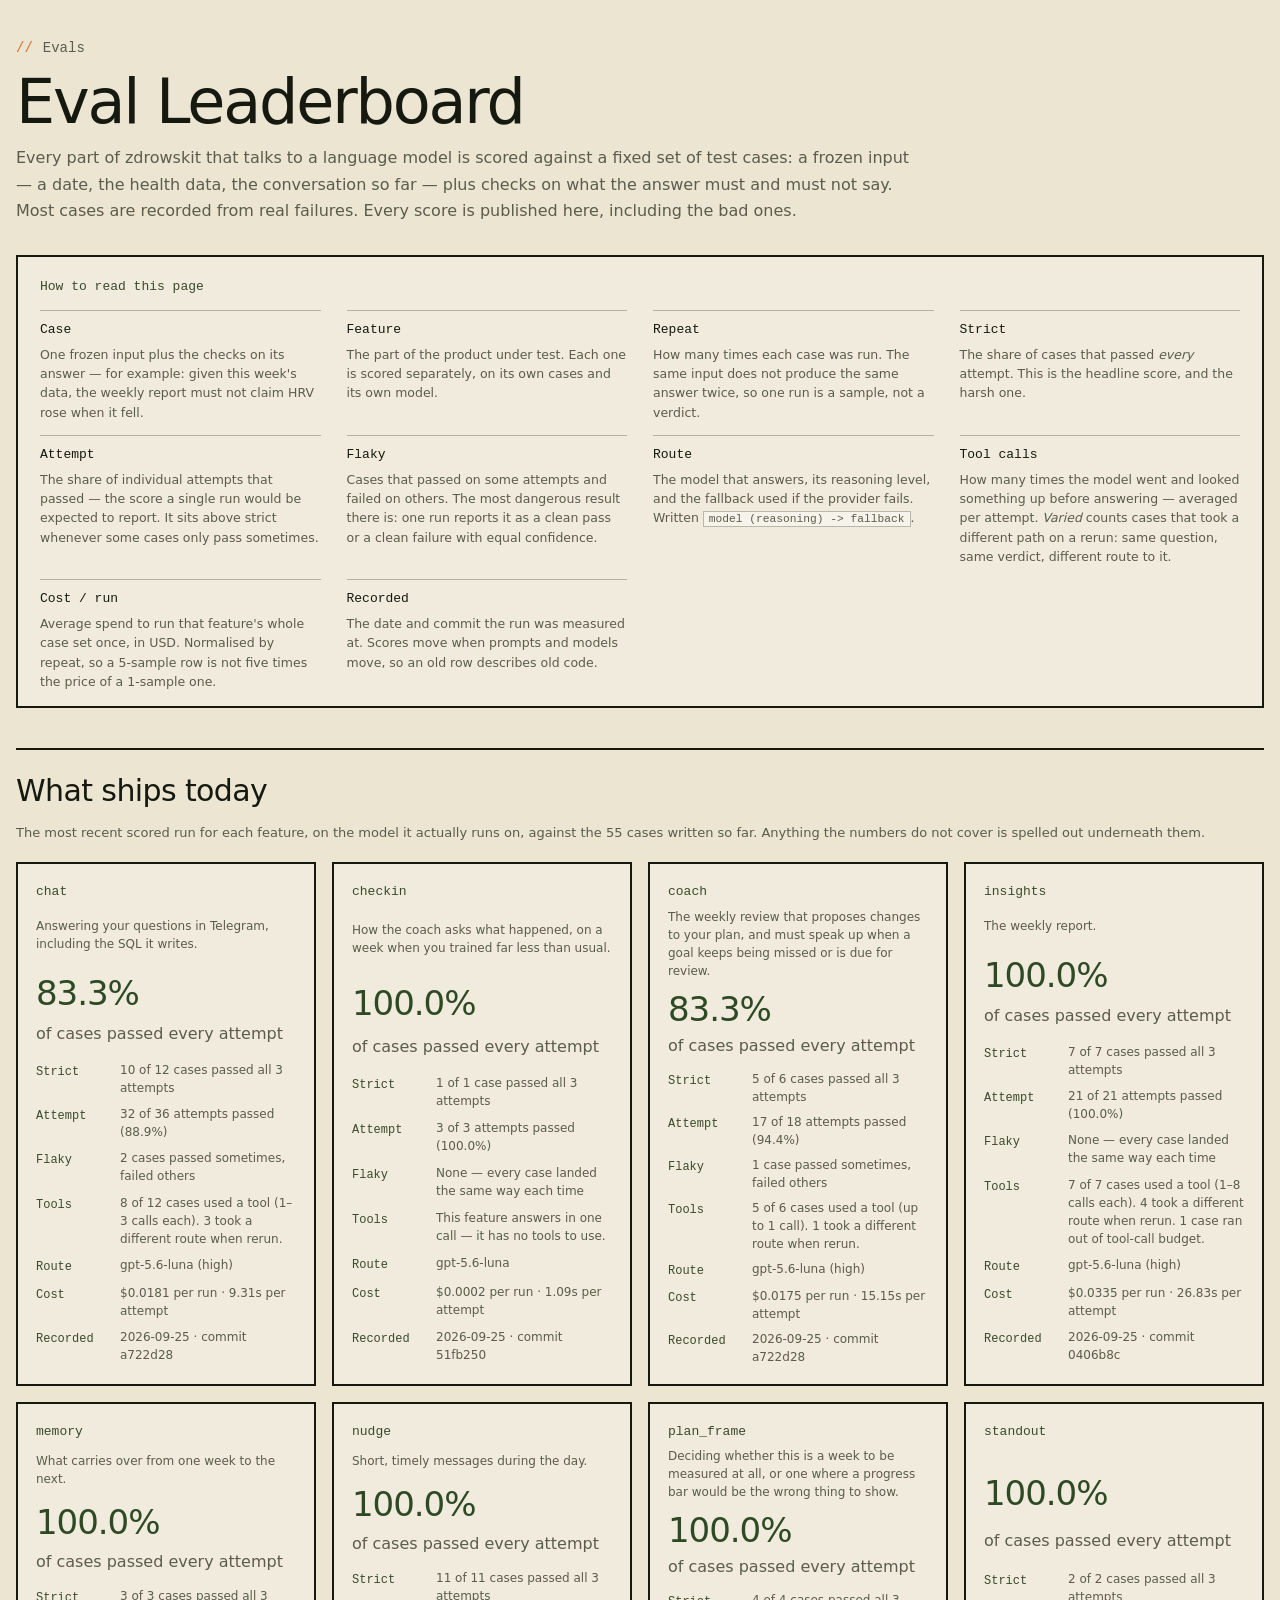
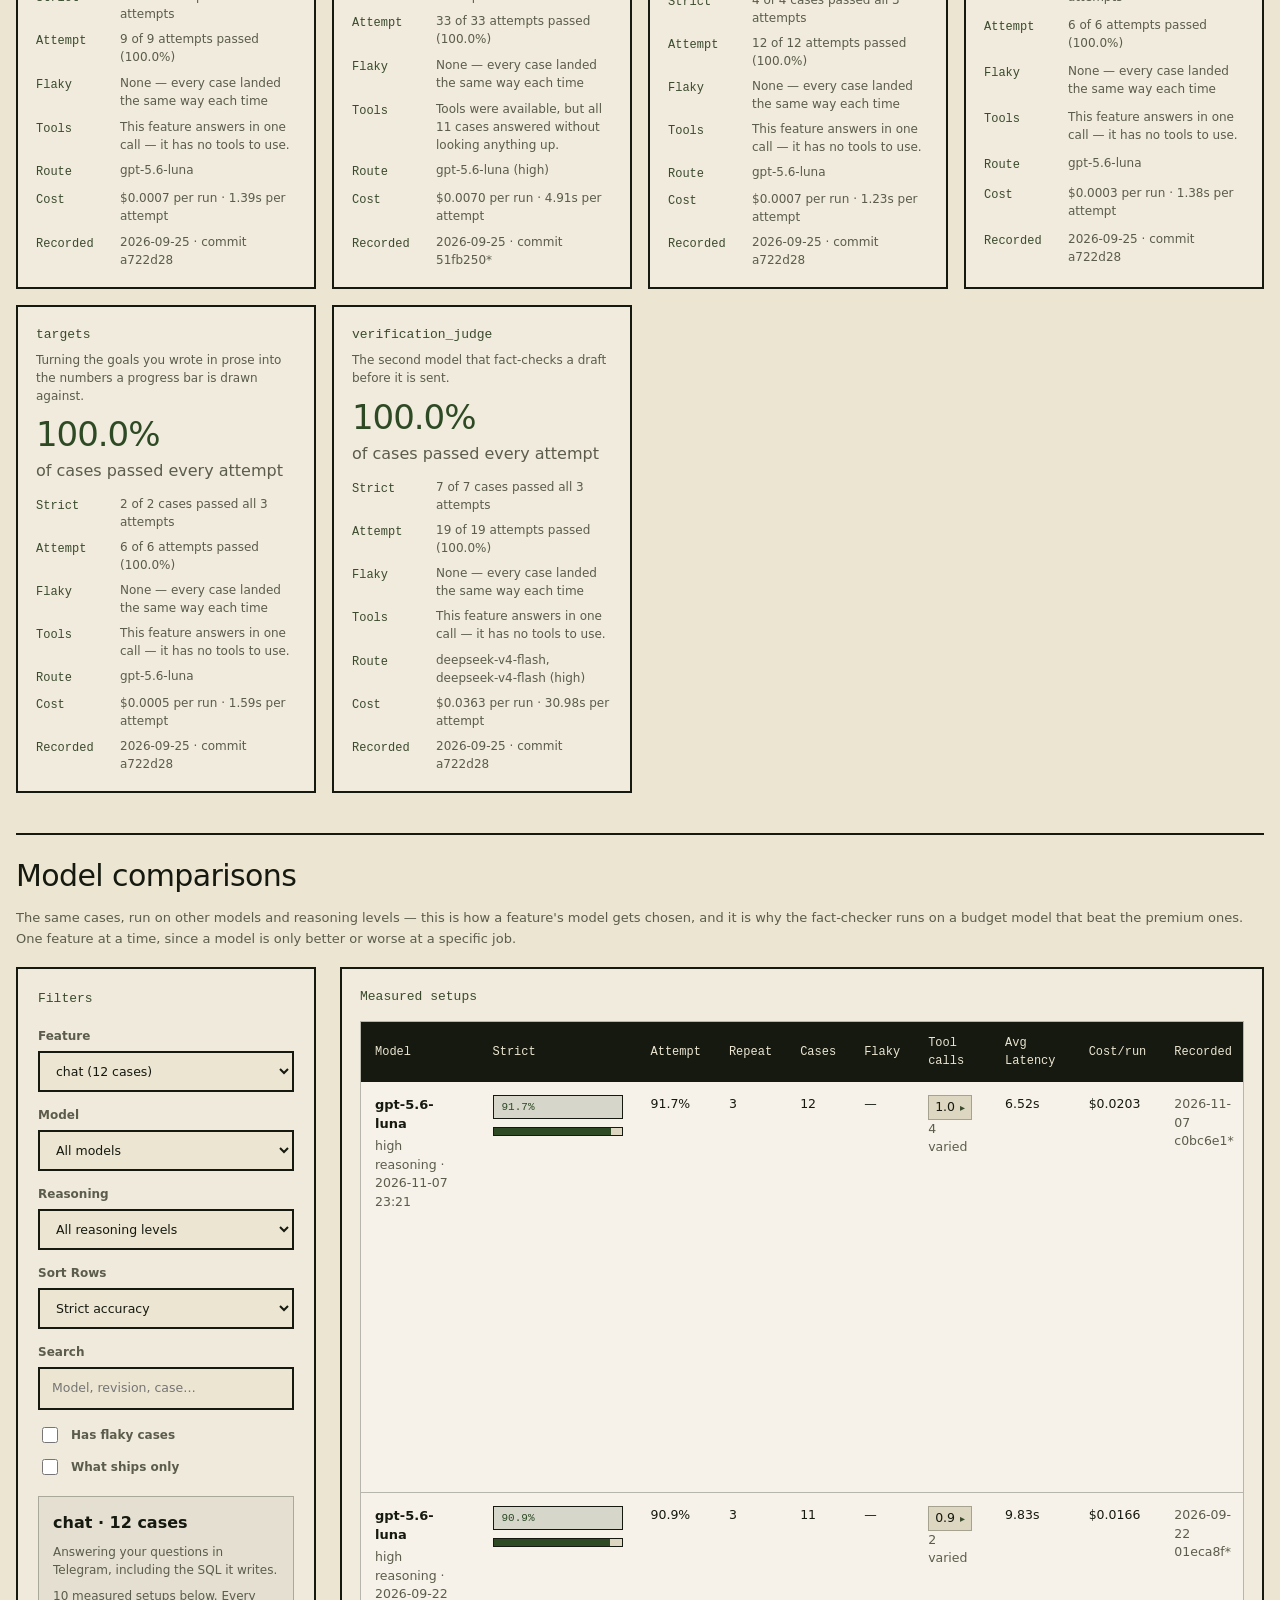
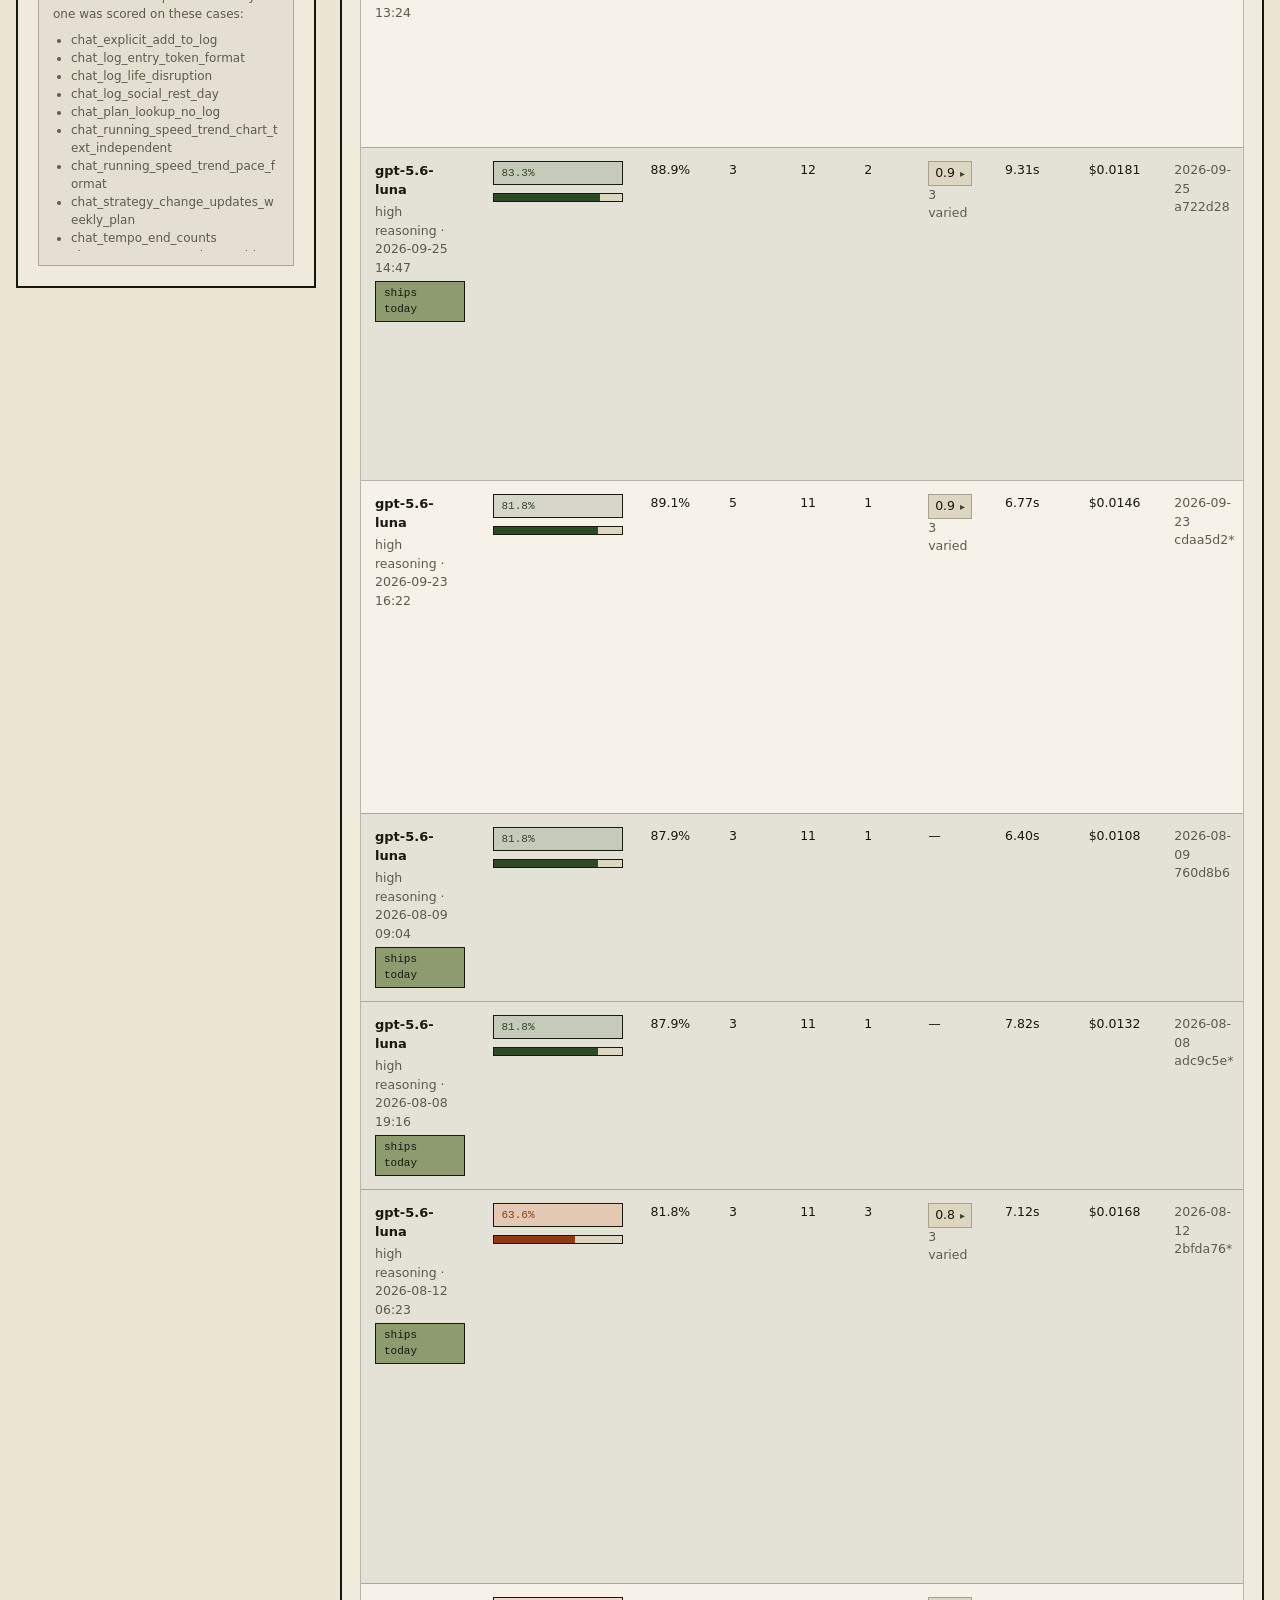
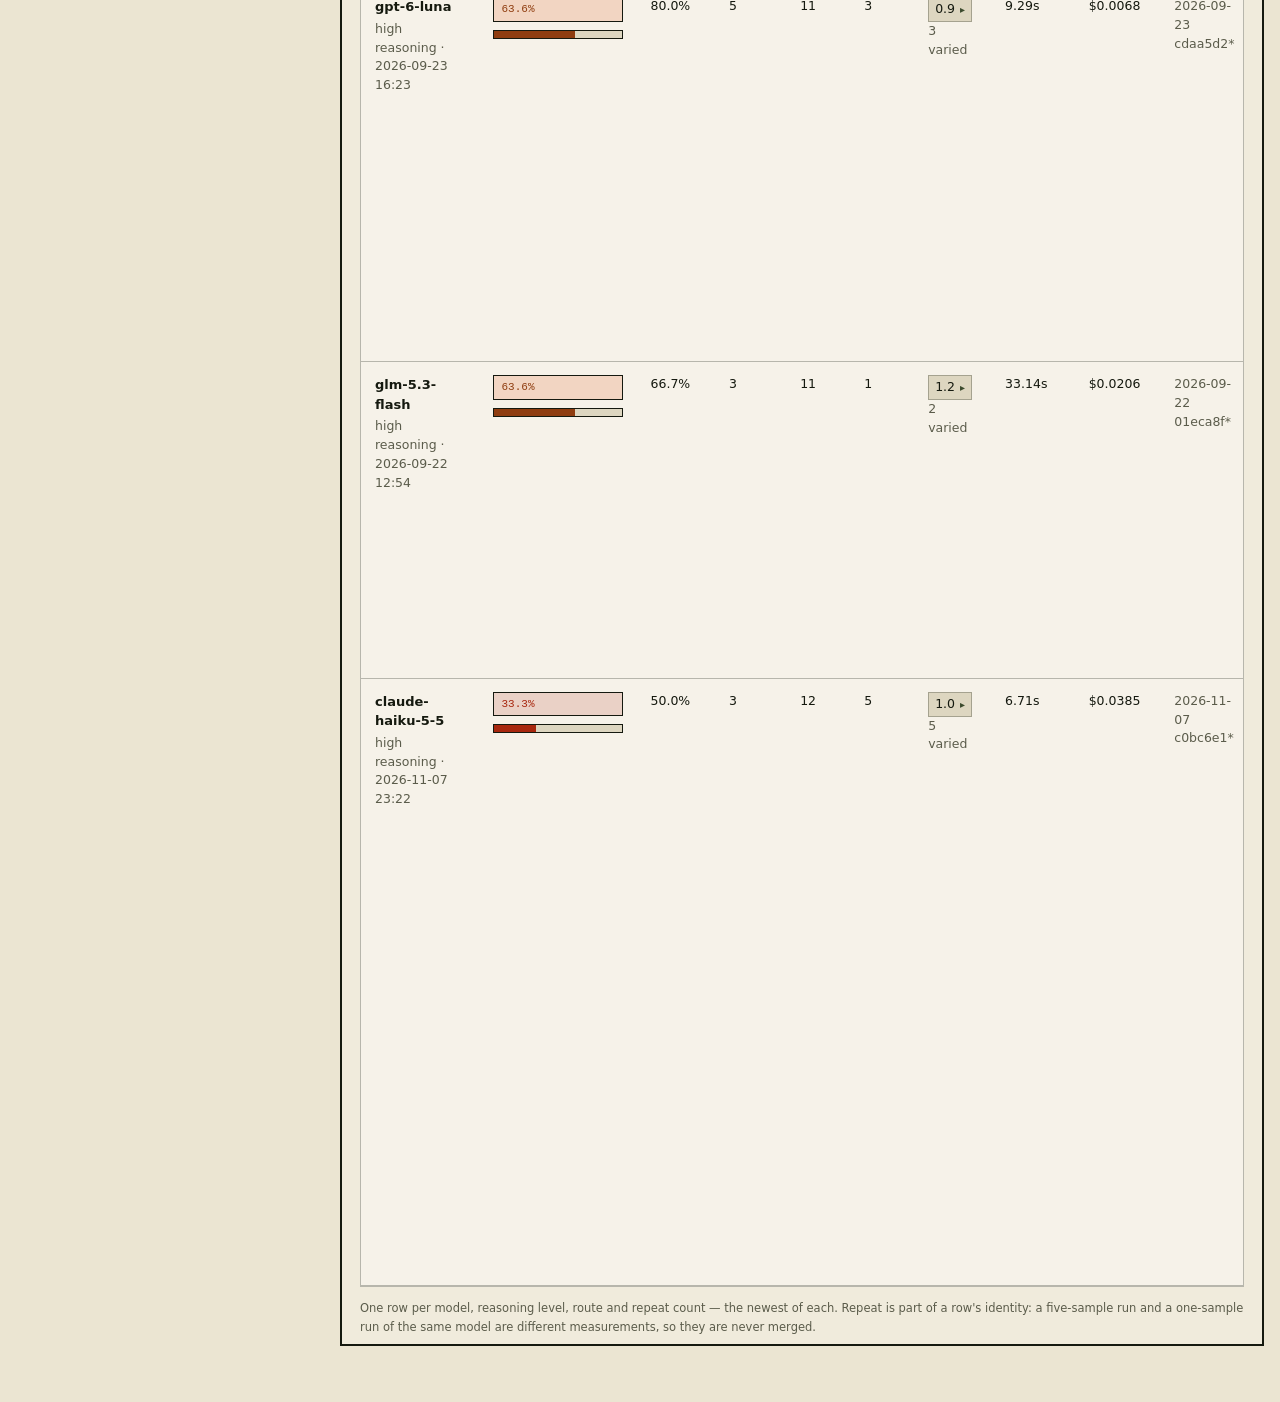
